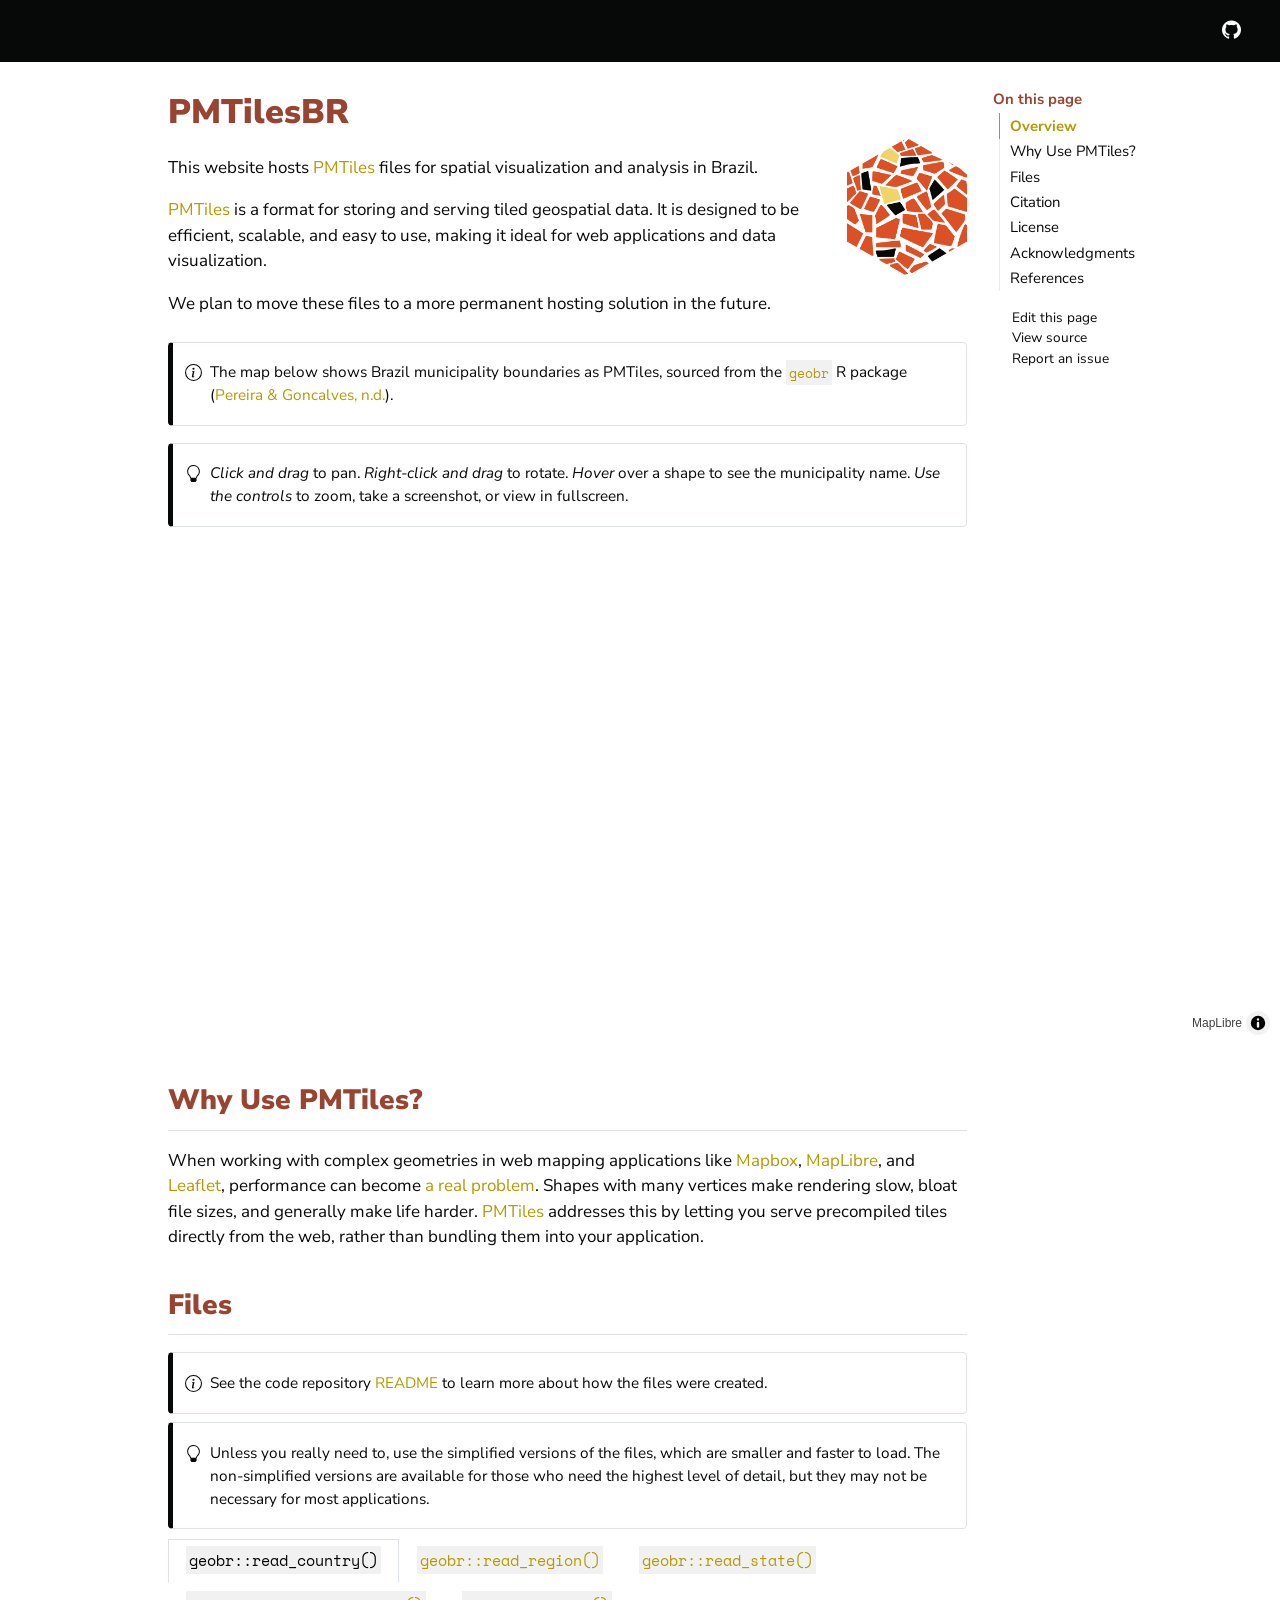
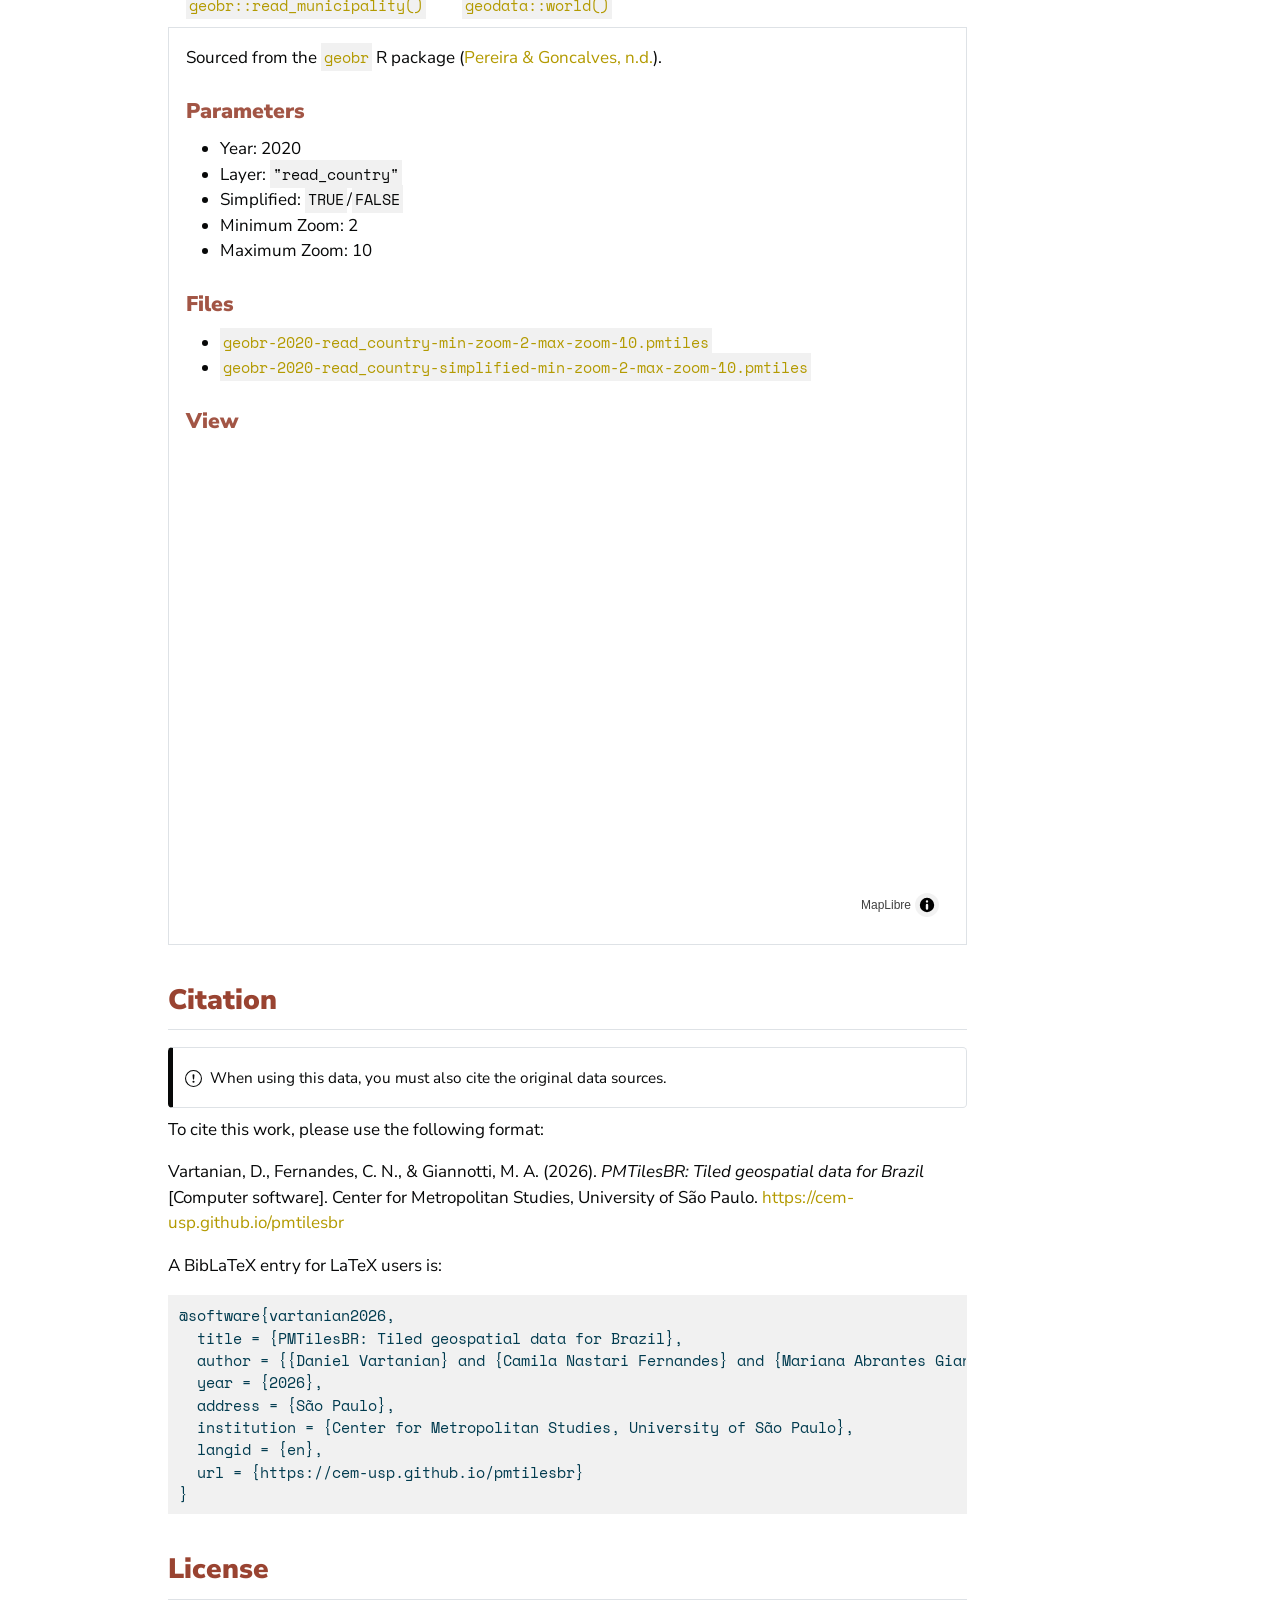
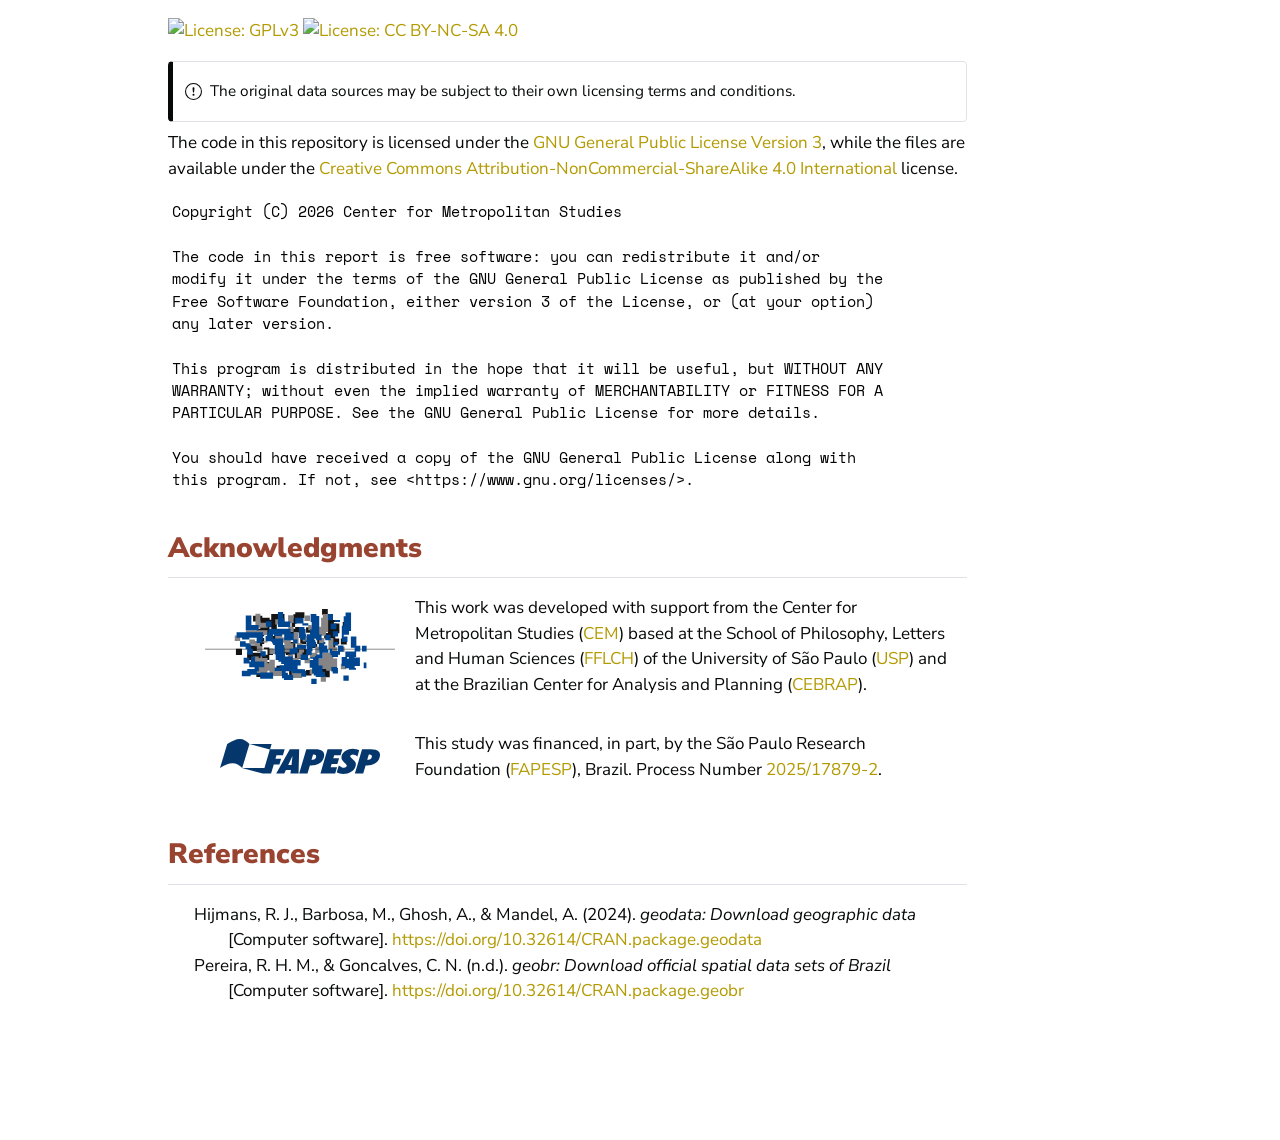
==== docs/index.html @ 1270c359 "Prepare for v0.1.0 release" ====
<!DOCTYPE html>
<html xmlns="http://www.w3.org/1999/xhtml" lang="en" xml:lang="en"><head>
<meta charset="UTF-8">
<meta name="generator" content="quarto-1.8.27">
<meta name="viewport" content="width=device-width, initial-scale=1.0, user-scalable=yes">
<title>PMTilesBR</title>
<style>
code{white-space: pre-wrap;}
span.smallcaps{font-variant: small-caps;}
div.columns{display: flex; gap: min(4vw, 1.5em);}
div.column{flex: auto; overflow-x: auto;}
div.hanging-indent{margin-left: 1.5em; text-indent: -1.5em;}
ul.task-list{list-style: none;}
ul.task-list li input[type="checkbox"] {
  width: 0.8em;
  margin: 0 0.8em 0.2em -1em; /* quarto-specific, see https://github.com/quarto-dev/quarto-cli/issues/4556 */ 
  vertical-align: middle;
}
/* CSS for syntax highlighting */
html { -webkit-text-size-adjust: 100%; }
pre > code.sourceCode { white-space: pre; position: relative; }
pre > code.sourceCode > span { display: inline-block; line-height: 1.25; }
pre > code.sourceCode > span:empty { height: 1.2em; }
.sourceCode { overflow: visible; }
code.sourceCode > span { color: inherit; text-decoration: inherit; }
div.sourceCode { margin: 1em 0; }
pre.sourceCode { margin: 0; }
@media screen {
div.sourceCode { overflow: auto; }
}
@media print {
pre > code.sourceCode { white-space: pre-wrap; }
pre > code.sourceCode > span { text-indent: -5em; padding-left: 5em; }
}
pre.numberSource code
  { counter-reset: source-line 0; }
pre.numberSource code > span
  { position: relative; left: -4em; counter-increment: source-line; }
pre.numberSource code > span > a:first-child::before
  { content: counter(source-line);
    position: relative; left: -1em; text-align: right; vertical-align: baseline;
    border: none; display: inline-block;
    -webkit-touch-callout: none; -webkit-user-select: none;
    -khtml-user-select: none; -moz-user-select: none;
    -ms-user-select: none; user-select: none;
    padding: 0 4px; width: 4em;
  }
pre.numberSource { margin-left: 3em;  padding-left: 4px; }
div.sourceCode
  {   }
@media screen {
pre > code.sourceCode > span > a:first-child::before { text-decoration: underline; }
}
/* CSS for citations */
div.csl-bib-body { }
div.csl-entry {
  clear: both;
  margin-bottom: 0em;
}
.hanging-indent div.csl-entry {
  margin-left:2em;
  text-indent:-2em;
}
div.csl-left-margin {
  min-width:2em;
  float:left;
}
div.csl-right-inline {
  margin-left:2em;
  padding-left:1em;
}
div.csl-indent {
  margin-left: 2em;
}</style>

<script src="site_libs/quarto-nav/quarto-nav.js"></script>
<script src="site_libs/quarto-nav/headroom.min.js"></script>
<link href="./images/logo.svg" rel="icon" type="image/svg+xml">
<script src="site_libs/clipboard/clipboard.min.js"></script>
<script src="site_libs/quarto-html/quarto.js" type="module"></script>
<script src="site_libs/quarto-html/tabsets/tabsets.js" type="module"></script>
<script src="site_libs/quarto-html/axe/axe-check.js" type="module"></script>
<script src="site_libs/quarto-html/popper.min.js"></script>
<script src="site_libs/quarto-html/tippy.umd.min.js"></script>
<script src="site_libs/quarto-html/anchor.min.js"></script>
<link href="site_libs/quarto-html/tippy.css" rel="stylesheet">
<link href="site_libs/quarto-html/quarto-syntax-highlighting-6ebf1c17ee52d4a41d24e1b861b6ca7f.css" rel="stylesheet" class="quarto-color-scheme" id="quarto-text-highlighting-styles">
<link href="site_libs/quarto-html/quarto-syntax-highlighting-dark-9f790322540bfaeee81c3744168ecf0e.css" rel="stylesheet" class="quarto-color-scheme quarto-color-alternate" id="quarto-text-highlighting-styles">
<link href="site_libs/quarto-html/quarto-syntax-highlighting-6ebf1c17ee52d4a41d24e1b861b6ca7f.css" rel="stylesheet" class="quarto-color-scheme-extra" id="quarto-text-highlighting-styles">
<script src="site_libs/bootstrap/bootstrap.min.js"></script>
<link href="site_libs/bootstrap/bootstrap-icons.css" rel="stylesheet">
<link href="site_libs/bootstrap/bootstrap-6a1a623381677fa17a8e9c61da79323c.min.css" rel="stylesheet" append-hash="true" class="quarto-color-scheme" id="quarto-bootstrap" data-mode="light">
<link href="site_libs/bootstrap/bootstrap-dark-50e2de44b40f650d66b0f6943db2ff74.min.css" rel="stylesheet" append-hash="true" class="quarto-color-scheme quarto-color-alternate" id="quarto-bootstrap" data-mode="light">
<link href="site_libs/bootstrap/bootstrap-6a1a623381677fa17a8e9c61da79323c.min.css" rel="stylesheet" append-hash="true" class="quarto-color-scheme-extra" id="quarto-bootstrap" data-mode="light"><script id="quarto-search-options" type="application/json">{
  "language": {
    "search-no-results-text": "No results",
    "search-matching-documents-text": "matching documents",
    "search-copy-link-title": "Copy link to search",
    "search-hide-matches-text": "Hide additional matches",
    "search-more-match-text": "more match in this document",
    "search-more-matches-text": "more matches in this document",
    "search-clear-button-title": "Clear",
    "search-text-placeholder": "",
    "search-detached-cancel-button-title": "Cancel",
    "search-submit-button-title": "Submit",
    "search-label": "Search"
  }
}</script><script src="site_libs/htmlwidgets-1.6.4/htmlwidgets.js"></script><link href="site_libs/maplibre-gl-5.19.0/maplibre-gl.css" rel="stylesheet">
<script src="site_libs/maplibre-gl-5.19.0/maplibre-gl.js"></script><link href="site_libs/mapbox-gl-draw-1.5.0/mapbox-gl-draw.css" rel="stylesheet">
<script src="site_libs/mapbox-gl-draw-1.5.0/mapbox-gl-draw.js"></script><script src="site_libs/freehand-mode-1.0.0/freehand-mode.js"></script><script src="site_libs/rectangle-mode-1.0.0/rectangle-mode.js"></script><script src="site_libs/radius-mode-1.0.0/radius-mode.js"></script><link href="site_libs/maplibre-gl-geocoder-1.5.0/maplibre-gl-geocoder.css" rel="stylesheet">
<script src="site_libs/maplibre-gl-geocoder-1.5.0/maplibre-gl-geocoder.min.js"></script><script src="site_libs/mapbox-gl-globe-minimap-1.2.1/bundle.js"></script><script src="site_libs/pmtiles-4.4.0/pmtiles.js"></script><script src="site_libs/h3j-h3t-0.9.2/h3j_h3t.js"></script><link href="site_libs/maptiler-geocoding-control-2.1.7/style.css" rel="stylesheet">
<script src="site_libs/maptiler-geocoding-control-2.1.7/maplibregl.umd.js"></script><script src="site_libs/turf-7.3.0/turf.min.js"></script><script src="site_libs/turf-operations-1.0.0/turf-operations.js"></script><script src="site_libs/html2canvas-1.4.1/html2canvas.min.js"></script><link href="site_libs/legend-interactivity-1.0.0/legend-interactivity.css" rel="stylesheet">
<script src="site_libs/legend-interactivity-1.0.0/legend-interactivity.js"></script><script src="site_libs/maplibregl-binding-0.4.5/maplibregl.js"></script><link href="site_libs/layers-control-1.0.0/layers-control.css" rel="stylesheet">
<link href="site_libs/pagedtable-1.1/css/pagedtable.css" rel="stylesheet">
<script src="site_libs/pagedtable-1.1/js/pagedtable.js"></script><meta property="og:description" content="">
<meta property="og:image" content="https://cem-usp.github.io/pmtilesbr/images/og-image.png">
<meta property="og:image:height" content="2400">
<meta property="og:image:width" content="1600">
<meta property="og:title" content="PMTilesBR">
<meta property="og:description" content="When working with complex geometries in web mapping applications like Mapbox, MapLibre, and Leaflet, performance can become a real problem.">
<meta property="og:image" content="https://cem-usp.github.io/pmtilesbr/images/og-image.png">
<meta property="og:image:alt" content="Center for Metropolitan Studies">
<meta property="og:image:height" content="600">
<meta property="og:image:width" content="900">
<meta name="citation_title" content="PMTilesBR">
<meta name="citation_fulltext_html_url" content="https://cem-usp.github.io/pmtilesbr/">
<meta name="citation_language" content="en">
<meta name="citation_reference" content="citation_title=Quarto;,citation_abstract=Quarto is an open-source scientific and technical publishing system built on Pandoc.;,citation_author=J. J. Allaire;,citation_author=Charles Teague;,citation_author=Yihui Xie;,citation_author=Christophe Dervieux;,citation_doi=10.5281/ZENODO.5960048;,citation_publisher=Zenodo;">
<meta name="citation_reference" content="citation_title=geodata: Download geographic data;,citation_abstract=Functions for downloading of geographic data for use in spatial analysis and mapping. The package facilitates access to climate, crops, elevation, land use, soil, species occurrence, accessibility, administrative boundaries and other data.;,citation_author=Robert J. Hijmans;,citation_author=Márcia Barbosa;,citation_author=Aniruddha Ghosh;,citation_author=Alex Mandel;,citation_publication_date=2024;,citation_cover_date=2024;,citation_year=2024;,citation_doi=10.32614/CRAN.package.geodata;">
<meta name="citation_reference" content="citation_title=geobr: Download official spatial data sets of Brazil;,citation_abstract=geobr is a computational package to download official spatial data sets of Brazil. The package includes a wide range of geospatial data in geopackage format (like shapefiles but better), available at various geographic scales and for various years with harmonized attributes, projection and topology.;,citation_author=Rafael H. M. Pereira;,citation_author=Caio Nogueira Goncalves;,citation_doi=10.32614/CRAN.package.geobr;">
<meta name="citation_reference" content="citation_title=R: A language and environment for statistical computing;,citation_author=R Core Team;,citation_fulltext_html_url=https://www.r-project.org;,citation_publisher=R Foundation for Statistical Computing;">
<meta name="citation_reference" content="citation_title=renv: Project environments;,citation_abstract=A dependency management toolkit for R. Using ’renv’, you can create and manage project-local R libraries, save the state of these libraries to a ’lockfile’, and later restore your library as required. Together, these tools can help make your projects more isolated, portable, and reproducible.;,citation_author=Kevin Ushey;,citation_author=Hadley Wickham;,citation_publication_date=2025;,citation_cover_date=2025;,citation_year=2025;,citation_doi=10.32614/CRAN.package.renv;">
<meta name="citation_reference" content="citation_title=The tidy tools manifesto;,citation_abstract=tidyverse;,citation_author=Hadley Wickham;,citation_publication_date=2023;,citation_cover_date=2023;,citation_year=2023;,citation_fulltext_html_url=https://tidyverse.tidyverse.org/articles/manifesto.html;,citation_language=en-US;,citation_publisher=Tidyverse;">
<meta name="citation_reference" content="citation_title=R for data science: Import, tidy, transform, visualize, and model data;,citation_abstract=Use R to turn data into insight, knowledge, and understanding. With this practical book, aspiring data scientists will learn how to do data science with R and RStudio, along with the tidyverse collection of R packages designed to work together to make data science fast, fluent, and fun. Even if you have no programming experience, this updated edition will have you doing data science quickly. You’ll learn how to import, transform, and visualize your data and communicate the results. And you’ll get a complete, big-picture understanding of the data science cycle and the basic tools you need to manage the details. Updated for the latest tidyverse features and best practices, new chapters show you how to get data from spreadsheets, databases, and websites. Exercises help you practice what you’ve learned along the way.;,citation_author=Hadley Wickham;,citation_author=Mine Çetinkaya-Rundel;,citation_author=Garrett Grolemund;,citation_publication_date=2023;,citation_cover_date=2023;,citation_year=2023;,citation_fulltext_html_url=https://r4ds.hadley.nz;,citation_isbn=978-1-4920-9740-2;,citation_language=en-US;">
<meta name="citation_reference" content="citation_title=The tidyverse style guide;,citation_author=Hadley Wickham;,citation_fulltext_html_url=https://style.tidyverse.org;,citation_language=en-US;">
<meta name="citation_reference" content="citation_title=Tidy design principles;,citation_author=Hadley Wickham;,citation_fulltext_html_url=https://design.tidyverse.org;,citation_language=en-US;">
</head>
<body class="nav-fixed quarto-light">

<div id="quarto-search-results"></div>
  <header id="quarto-header" class="headroom fixed-top"><nav class="navbar navbar-expand-lg " data-bs-theme="dark"><div class="navbar-container container-fluid">
          <button class="navbar-toggler" type="button" data-bs-toggle="collapse" data-bs-target="#navbarCollapse" aria-controls="navbarCollapse" role="menu" aria-expanded="false" aria-label="Toggle navigation" onclick="if (window.quartoToggleHeadroom) { window.quartoToggleHeadroom(); }">
  <span class="navbar-toggler-icon"></span>
</button>
          <div class="collapse navbar-collapse" id="navbarCollapse">
            <ul class="navbar-nav navbar-nav-scroll ms-auto">
<li class="nav-item compact">
    <a class="nav-link" href="https://github.com/cem-usp/pmtilesbr/"> <i class="bi bi-github" role="img" aria-label="GitHub">
</i> 
<span class="menu-text"></span></a>
  </li>  
</ul>
</div> <!-- /navcollapse -->
            <div class="quarto-navbar-tools">
</div>
      </div> <!-- /container-fluid -->
    </nav></header><!-- content --><div id="quarto-content" class="quarto-container page-columns page-rows-contents page-layout-article page-navbar">
<!-- sidebar -->
<!-- margin-sidebar -->
    <div id="quarto-margin-sidebar" class="sidebar margin-sidebar">
        <nav id="TOC" role="doc-toc" class="toc-active"><h2 id="toc-title">On this page</h2>
   
  <ul>
<li><a href="#overview" id="toc-overview" class="nav-link active" data-scroll-target="#overview">Overview</a></li>
  <li><a href="#why-use-pmtiles" id="toc-why-use-pmtiles" class="nav-link" data-scroll-target="#why-use-pmtiles">Why Use PMTiles?</a></li>
  <li><a href="#files" id="toc-files" class="nav-link" data-scroll-target="#files">Files</a></li>
  <li><a href="#citation" id="toc-citation" class="nav-link" data-scroll-target="#citation">Citation</a></li>
  <li><a href="#license" id="toc-license" class="nav-link" data-scroll-target="#license">License</a></li>
  <li><a href="#acknowledgments" id="toc-acknowledgments" class="nav-link" data-scroll-target="#acknowledgments">Acknowledgments</a></li>
  <li><a href="#references" id="toc-references" class="nav-link" data-scroll-target="#references">References</a></li>
  </ul><div class="toc-actions"><ul><li><a href="https://github.com/cem-usp/pmtilesbr/edit/main/index.qmd" class="toc-action"><i class="bi bi-github"></i>Edit this page</a></li><li><a href="https://github.com/cem-usp/pmtilesbr/blob/main/index.qmd" class="toc-action"><i class="bi empty"></i>View source</a></li><li><a href="https://github.com/cem-usp/pmtilesbr/issues/" class="toc-action"><i class="bi empty"></i>Report an issue</a></li></ul></div></nav>
    </div>
<!-- main -->
<main class="content page-columns page-full" id="quarto-document-content"><header id="title-block-header" class="quarto-title-block default"><div class="quarto-title">
<h1 class="title">PMTilesBR</h1>
</div>



<div class="quarto-title-meta">

    
  
    
  </div>
  


</header><section id="overview" class="level2 first-h2 page-columns page-full"><h2 class="first-h2 anchored" data-anchor-id="overview">Overview</h2>
<div style="display: grid; grid-template-columns: 1fr auto; gap: 1.5rem; align-items: start;">
<div>
<p>This website hosts <a href="https://docs.protomaps.com/pmtiles/">PMTiles</a> files for spatial visualization and analysis in Brazil.</p>
<p><a href="https://docs.protomaps.com/pmtiles/">PMTiles</a> is a format for storing and serving tiled geospatial data. It is designed to be efficient, scalable, and easy to use, making it ideal for web applications and data visualization.</p>
<p>We plan to move these files to a more permanent hosting solution in the future.</p>
</div>
<div style="margin-top: -1rem;">
<p><img src="images/logo.png" class="img-fluid" width="120"></p>
</div>
</div>
<div class="callout callout-style-simple callout-note">
<div class="callout-body d-flex">
<div class="callout-icon-container">
<i class="callout-icon"></i>
</div>
<div class="callout-body-container">
<p>The map below shows Brazil municipality boundaries as PMTiles, sourced from the <a href="https://ipeagit.github.io/geobr/"><code>geobr</code></a> R package <span class="citation" data-cites="pereirab">(<a href="#ref-pereirab" role="doc-biblioref">Pereira &amp; Goncalves, n.d.</a>)</span>.</p>
</div>
</div>
</div>
<div class="callout callout-style-simple callout-tip">
<div class="callout-body d-flex">
<div class="callout-icon-container">
<i class="callout-icon"></i>
</div>
<div class="callout-body-container">
<p><em>Click and drag</em> to pan. <em>Right-click and drag</em> to rotate. <em>Hover</em> over a shape to see the municipality name. <em>Use the controls</em> to zoom, take a screenshot, or view in fullscreen.</p>
</div>
</div>
</div>
<div class="cell page-columns page-full">
<div class="cell-output-display column-screen">
<div id="htmlwidget-f419e2df87e00edacb1d" style="width:100%;height:480px;" class="maplibregl html-widget"></div>
<script type="application/json" data-for="htmlwidget-f419e2df87e00edacb1d">{"x":{"style":"https://basemaps.cartocdn.com/gl/voyager-gl-style/style.json","center":[0,0],"zoom":0,"bearing":0,"pitch":0,"projection":"mercator","additional_params":{"scrollZoom":false,"bounds":[-73.98681000000001,-33.751084,-28.847777,5.2696189]},"sources":[{"id":"a15246900b07d7fff3cb3a0451aec018","type":"vector","url":"pmtiles://https://cem-usp.github.io/pmtilesbr/pmtiles/geobr-2024-read_municipality-simplified-min-zoom-2-max-zoom-10.pmtiles"}],"layers":[{"id":"a15246900b07d7fff3cb3a0451aec018_fill","type":"fill","source":"a15246900b07d7fff3cb3a0451aec018","source_layer":"read_municipality","paint":{"fill-antialias":true,"fill-color":["match",["get","code_muni"],1100015,"#DB5025",1100023,"#DB5025",1100031,"#DB5025",1100049,"#DB5025",1100056,"#070808",1100064,"#DB5025",1100072,"#DB5025",1100080,"#EFD46A",1100098,"#070808",1100106,"#DB5025",1100114,"#DB5025",1100122,"#DB5025",1100130,"#DB5025",1100148,"#DB5025",1100155,"#DB5025",1100189,"#DB5025",1100205,"#EFD46A",1100254,"#DB5025",1100262,"#DB5025",1100288,"#DB5025",1100296,"#EFD46A",1100304,"#DB5025",1100320,"#EFD46A",1100338,"#DB5025",1100346,"#070808",1100379,"#DB5025",1100403,"#DB5025",1100452,"#EFD46A",1100502,"#DB5025",1100601,"#070808",1100700,"#DB5025",1100809,"#070808",1100908,"#EFD46A",1100924,"#EFD46A",1100940,"#DB5025",1101005,"#DB5025",1101104,"#DB5025",1101203,"#DB5025",1101302,"#DB5025",1101401,"#DB5025",1101435,"#DB5025",1101450,"#DB5025",1101468,"#DB5025",1101476,"#EFD46A",1101484,"#DB5025",1101492,"#DB5025",1101500,"#070808",1101559,"#EFD46A",1101609,"#EFD46A",1101708,"#DB5025",1101757,"#DB5025",1101807,"#DB5025",1200013,"#DB5025",1200054,"#DB5025",1200104,"#DB5025",1200138,"#DB5025",1200179,"#DB5025",1200203,"#DB5025",1200252,"#DB5025",1200302,"#DB5025",1200328,"#070808",1200336,"#070808",1200344,"#DB5025",1200351,"#070808",1200385,"#DB5025",1200393,"#DB5025",1200401,"#DB5025",1200427,"#DB5025",1200435,"#DB5025",1200450,"#DB5025",1200500,"#070808",1200609,"#DB5025",1200708,"#DB5025",1200807,"#DB5025",1300029,"#EFD46A",1300060,"#DB5025",1300086,"#DB5025",1300102,"#DB5025",1300144,"#DB5025",1300201,"#DB5025",1300300,"#070808",1300409,"#DB5025",1300508,"#EFD46A",1300607,"#DB5025",1300631,"#DB5025",1300680,"#EFD46A",1300706,"#EFD46A",1300805,"#DB5025",1300839,"#DB5025",1300904,"#EFD46A",1301001,"#DB5025",1301100,"#DB5025",1301159,"#DB5025",1301209,"#EFD46A",1301308,"#070808",1301407,"#DB5025",1301506,"#EFD46A",1301605,"#EFD46A",1301654,"#EFD46A",1301704,"#DB5025",1301803,"#EFD46A",1301852,"#EFD46A",1301902,"#EFD46A",1301951,"#EFD46A",1302009,"#070808",1302108,"#DB5025",1302207,"#EFD46A",1302306,"#EFD46A",1302405,"#DB5025",1302504,"#DB5025",1302553,"#DB5025",1302603,"#DB5025",1302702,"#DB5025",1302801,"#DB5025",1302900,"#DB5025",1303007,"#070808",1303106,"#DB5025",1303205,"#DB5025",1303304,"#DB5025",1303403,"#DB5025",1303502,"#070808",1303536,"#DB5025",1303569,"#DB5025",1303601,"#DB5025",1303700,"#070808",1303809,"#DB5025",1303908,"#DB5025",1303957,"#EFD46A",1304005,"#DB5025",1304062,"#DB5025",1304104,"#DB5025",1304203,"#DB5025",1304237,"#DB5025",1304260,"#DB5025",1304302,"#DB5025",1304401,"#EFD46A",1400027,"#DB5025",1400050,"#DB5025",1400100,"#DB5025",1400159,"#DB5025",1400175,"#EFD46A",1400209,"#EFD46A",1400233,"#070808",1400282,"#070808",1400308,"#DB5025",1400407,"#DB5025",1400456,"#DB5025",1400472,"#DB5025",1400506,"#DB5025",1400605,"#DB5025",1400704,"#DB5025",1500107,"#DB5025",1500131,"#DB5025",1500206,"#DB5025",1500305,"#DB5025",1500347,"#DB5025",1500404,"#070808",1500503,"#EFD46A",1500602,"#DB5025",1500701,"#EFD46A",1500800,"#DB5025",1500859,"#DB5025",1500909,"#DB5025",1500958,"#DB5025",1501006,"#DB5025",1501105,"#DB5025",1501204,"#DB5025",1501253,"#DB5025",1501303,"#070808",1501402,"#EFD46A",1501451,"#070808",1501501,"#DB5025",1501576,"#070808",1501600,"#070808",1501709,"#DB5025",1501725,"#DB5025",1501758,"#DB5025",1501782,"#DB5025",1501808,"#EFD46A",1501907,"#DB5025",1501956,"#070808",1502004,"#070808",1502103,"#DB5025",1502152,"#DB5025",1502202,"#DB5025",1502301,"#DB5025",1502400,"#DB5025",1502509,"#DB5025",1502608,"#DB5025",1502707,"#DB5025",1502756,"#DB5025",1502764,"#EFD46A",1502772,"#EFD46A",1502806,"#DB5025",1502855,"#DB5025",1502905,"#DB5025",1502939,"#DB5025",1502954,"#DB5025",1503002,"#070808",1503044,"#EFD46A",1503077,"#DB5025",1503093,"#EFD46A",1503101,"#DB5025",1503200,"#DB5025",1503309,"#DB5025",1503408,"#DB5025",1503457,"#070808",1503507,"#070808",1503606,"#EFD46A",1503705,"#DB5025",1503754,"#DB5025",1503804,"#EFD46A",1503903,"#EFD46A",1504000,"#EFD46A",1504059,"#DB5025",1504109,"#DB5025",1504208,"#070808",1504307,"#DB5025",1504406,"#DB5025",1504422,"#DB5025",1504455,"#EFD46A",1504505,"#DB5025",1504604,"#EFD46A",1504703,"#EFD46A",1504752,"#DB5025",1504802,"#DB5025",1504901,"#DB5025",1504950,"#EFD46A",1504976,"#DB5025",1505007,"#DB5025",1505031,"#DB5025",1505064,"#DB5025",1505106,"#DB5025",1505205,"#DB5025",1505304,"#DB5025",1505403,"#EFD46A",1505437,"#DB5025",1505486,"#DB5025",1505494,"#DB5025",1505502,"#DB5025",1505536,"#EFD46A",1505551,"#DB5025",1505601,"#DB5025",1505635,"#DB5025",1505650,"#DB5025",1505700,"#EFD46A",1505809,"#DB5025",1505908,"#DB5025",1506005,"#EFD46A",1506104,"#EFD46A",1506112,"#DB5025",1506138,"#EFD46A",1506161,"#DB5025",1506187,"#DB5025",1506195,"#DB5025",1506203,"#DB5025",1506302,"#DB5025",1506351,"#DB5025",1506401,"#EFD46A",1506500,"#DB5025",1506559,"#DB5025",1506583,"#DB5025",1506609,"#DB5025",1506708,"#EFD46A",1506807,"#EFD46A",1506906,"#DB5025",1507003,"#EFD46A",1507102,"#DB5025",1507151,"#DB5025",1507201,"#DB5025",1507300,"#070808",1507409,"#DB5025",1507458,"#DB5025",1507466,"#DB5025",1507474,"#DB5025",1507508,"#070808",1507607,"#EFD46A",1507706,"#DB5025",1507755,"#DB5025",1507805,"#DB5025",1507904,"#DB5025",1507953,"#EFD46A",1507961,"#DB5025",1507979,"#DB5025",1508001,"#070808",1508035,"#070808",1508050,"#DB5025",1508084,"#DB5025",1508100,"#DB5025",1508126,"#DB5025",1508159,"#DB5025",1508209,"#DB5025",1508308,"#070808",1508357,"#DB5025",1508407,"#DB5025",1600055,"#070808",1600105,"#DB5025",1600154,"#DB5025",1600204,"#070808",1600212,"#070808",1600238,"#DB5025",1600253,"#DB5025",1600279,"#DB5025",1600303,"#070808",1600402,"#DB5025",1600501,"#DB5025",1600535,"#DB5025",1600550,"#DB5025",1600600,"#DB5025",1600709,"#070808",1600808,"#DB5025",1700251,"#DB5025",1700301,"#DB5025",1700350,"#DB5025",1700400,"#DB5025",1700707,"#070808",1701002,"#DB5025",1701051,"#070808",1701101,"#070808",1701309,"#DB5025",1701903,"#DB5025",1702000,"#DB5025",1702109,"#DB5025",1702158,"#DB5025",1702208,"#DB5025",1702307,"#EFD46A",1702406,"#EFD46A",1702554,"#DB5025",1702703,"#EFD46A",1702901,"#DB5025",1703008,"#EFD46A",1703057,"#DB5025",1703073,"#DB5025",1703107,"#DB5025",1703206,"#DB5025",1703305,"#DB5025",1703602,"#DB5025",1703701,"#DB5025",1703800,"#DB5025",1703826,"#EFD46A",1703842,"#070808",1703867,"#070808",1703883,"#EFD46A",1703891,"#DB5025",1703909,"#DB5025",1704105,"#DB5025",1704600,"#DB5025",1705102,"#EFD46A",1705508,"#DB5025",1705557,"#DB5025",1705607,"#DB5025",1706001,"#070808",1706100,"#DB5025",1706258,"#DB5025",1706506,"#DB5025",1707009,"#DB5025",1707108,"#DB5025",1707207,"#DB5025",1707306,"#DB5025",1707405,"#EFD46A",1707553,"#DB5025",1707652,"#DB5025",1707702,"#EFD46A",1708205,"#EFD46A",1708254,"#DB5025",1708304,"#DB5025",1709005,"#DB5025",1709302,"#EFD46A",1709500,"#EFD46A",1709807,"#DB5025",1710508,"#DB5025",1710706,"#DB5025",1710904,"#DB5025",1711100,"#DB5025",1711506,"#DB5025",1711803,"#DB5025",1711902,"#DB5025",1711951,"#EFD46A",1712009,"#EFD46A",1712157,"#EFD46A",1712405,"#DB5025",1712454,"#DB5025",1712504,"#DB5025",1712702,"#DB5025",1712801,"#DB5025",1713205,"#DB5025",1713304,"#DB5025",1713601,"#DB5025",1713700,"#070808",1713809,"#070808",1713957,"#DB5025",1714203,"#DB5025",1714302,"#EFD46A",1714880,"#DB5025",1715002,"#EFD46A",1715101,"#EFD46A",1715150,"#070808",1715259,"#DB5025",1715507,"#DB5025",1715705,"#DB5025",1715754,"#DB5025",1716109,"#DB5025",1716208,"#DB5025",1716307,"#DB5025",1716505,"#DB5025",1716604,"#EFD46A",1716653,"#DB5025",1716703,"#DB5025",1717008,"#DB5025",1717206,"#DB5025",1717503,"#DB5025",1717800,"#070808",1717909,"#070808",1718006,"#070808",1718204,"#DB5025",1718303,"#DB5025",1718402,"#DB5025",1718451,"#DB5025",1718501,"#DB5025",1718550,"#DB5025",1718659,"#070808",1718709,"#DB5025",1718758,"#070808",1718808,"#EFD46A",1718840,"#DB5025",1718865,"#DB5025",1718881,"#DB5025",1718899,"#DB5025",1718907,"#DB5025",1719004,"#DB5025",1720002,"#DB5025",1720101,"#DB5025",1720150,"#DB5025",1720200,"#DB5025",1720259,"#EFD46A",1720309,"#DB5025",1720499,"#EFD46A",1720655,"#DB5025",1720804,"#070808",1720853,"#EFD46A",1720903,"#DB5025",1720937,"#070808",1720978,"#DB5025",1721000,"#DB5025",1721109,"#DB5025",1721208,"#EFD46A",1721257,"#DB5025",1721307,"#EFD46A",1722081,"#EFD46A",1722107,"#DB5025",2100055,"#DB5025",2100105,"#EFD46A",2100154,"#070808",2100204,"#DB5025",2100303,"#EFD46A",2100402,"#070808",2100436,"#DB5025",2100477,"#DB5025",2100501,"#070808",2100550,"#070808",2100600,"#DB5025",2100709,"#DB5025",2100808,"#DB5025",2100832,"#DB5025",2100873,"#070808",2100907,"#DB5025",2100956,"#DB5025",2101004,"#DB5025",2101103,"#DB5025",2101202,"#070808",2101251,"#DB5025",2101301,"#DB5025",2101350,"#DB5025",2101400,"#DB5025",2101509,"#DB5025",2101608,"#DB5025",2101707,"#DB5025",2101731,"#DB5025",2101772,"#DB5025",2101806,"#DB5025",2101905,"#DB5025",2101939,"#070808",2101970,"#070808",2102002,"#DB5025",2102036,"#070808",2102077,"#DB5025",2102101,"#EFD46A",2102150,"#DB5025",2102200,"#DB5025",2102309,"#DB5025",2102325,"#EFD46A",2102358,"#EFD46A",2102374,"#DB5025",2102408,"#DB5025",2102507,"#EFD46A",2102556,"#DB5025",2102606,"#DB5025",2102705,"#DB5025",2102754,"#DB5025",2102804,"#EFD46A",2102903,"#DB5025",2103000,"#DB5025",2103109,"#DB5025",2103125,"#DB5025",2103158,"#DB5025",2103174,"#DB5025",2103208,"#070808",2103257,"#DB5025",2103307,"#DB5025",2103406,"#DB5025",2103505,"#DB5025",2103554,"#EFD46A",2103604,"#DB5025",2103703,"#DB5025",2103752,"#EFD46A",2103802,"#DB5025",2103901,"#DB5025",2104008,"#DB5025",2104057,"#DB5025",2104073,"#DB5025",2104081,"#DB5025",2104099,"#EFD46A",2104107,"#DB5025",2104206,"#DB5025",2104305,"#DB5025",2104404,"#DB5025",2104503,"#DB5025",2104552,"#EFD46A",2104602,"#EFD46A",2104628,"#DB5025",2104651,"#EFD46A",2104677,"#DB5025",2104701,"#EFD46A",2104800,"#DB5025",2104909,"#EFD46A",2105005,"#DB5025",2105104,"#DB5025",2105153,"#DB5025",2105203,"#DB5025",2105302,"#DB5025",2105351,"#DB5025",2105401,"#DB5025",2105427,"#DB5025",2105450,"#DB5025",2105476,"#DB5025",2105500,"#DB5025",2105609,"#DB5025",2105658,"#EFD46A",2105708,"#DB5025",2105807,"#DB5025",2105906,"#DB5025",2105922,"#DB5025",2105948,"#070808",2105963,"#070808",2105989,"#070808",2106003,"#DB5025",2106102,"#DB5025",2106201,"#EFD46A",2106300,"#DB5025",2106326,"#DB5025",2106359,"#EFD46A",2106375,"#DB5025",2106409,"#DB5025",2106508,"#EFD46A",2106607,"#DB5025",2106631,"#DB5025",2106672,"#DB5025",2106706,"#EFD46A",2106755,"#DB5025",2106805,"#DB5025",2106904,"#DB5025",2107001,"#DB5025",2107100,"#DB5025",2107209,"#EFD46A",2107258,"#EFD46A",2107308,"#DB5025",2107357,"#070808",2107407,"#DB5025",2107456,"#DB5025",2107506,"#EFD46A",2107605,"#DB5025",2107704,"#DB5025",2107803,"#DB5025",2107902,"#DB5025",2108009,"#DB5025",2108058,"#DB5025",2108108,"#DB5025",2108207,"#DB5025",2108256,"#DB5025",2108306,"#DB5025",2108405,"#DB5025",2108454,"#EFD46A",2108504,"#DB5025",2108603,"#EFD46A",2108702,"#DB5025",2108801,"#DB5025",2108900,"#DB5025",2109007,"#DB5025",2109056,"#DB5025",2109106,"#070808",2109205,"#DB5025",2109239,"#DB5025",2109270,"#EFD46A",2109304,"#DB5025",2109403,"#070808",2109452,"#DB5025",2109502,"#DB5025",2109551,"#EFD46A",2109601,"#070808",2109700,"#EFD46A",2109759,"#DB5025",2109809,"#DB5025",2109908,"#DB5025",2110005,"#DB5025",2110039,"#DB5025",2110104,"#DB5025",2110203,"#DB5025",2110237,"#DB5025",2110278,"#DB5025",2110302,"#EFD46A",2110401,"#DB5025",2110500,"#DB5025",2110609,"#DB5025",2110658,"#DB5025",2110708,"#DB5025",2110807,"#DB5025",2110856,"#DB5025",2110906,"#EFD46A",2111003,"#DB5025",2111029,"#EFD46A",2111052,"#DB5025",2111078,"#DB5025",2111102,"#DB5025",2111201,"#EFD46A",2111250,"#070808",2111300,"#DB5025",2111409,"#DB5025",2111508,"#070808",2111532,"#DB5025",2111573,"#EFD46A",2111607,"#DB5025",2111631,"#DB5025",2111672,"#DB5025",2111706,"#070808",2111722,"#EFD46A",2111748,"#DB5025",2111763,"#DB5025",2111789,"#DB5025",2111805,"#DB5025",2111904,"#EFD46A",2111953,"#EFD46A",2112001,"#DB5025",2112100,"#DB5025",2112209,"#DB5025",2112233,"#EFD46A",2112274,"#070808",2112308,"#DB5025",2112407,"#DB5025",2112456,"#DB5025",2112506,"#EFD46A",2112605,"#DB5025",2112704,"#EFD46A",2112803,"#DB5025",2112852,"#DB5025",2112902,"#EFD46A",2113009,"#DB5025",2114007,"#DB5025",2200053,"#EFD46A",2200103,"#DB5025",2200202,"#DB5025",2200251,"#DB5025",2200277,"#DB5025",2200301,"#DB5025",2200400,"#DB5025",2200459,"#DB5025",2200509,"#DB5025",2200608,"#DB5025",2200707,"#DB5025",2200806,"#DB5025",2200905,"#DB5025",2200954,"#EFD46A",2201002,"#EFD46A",2201051,"#DB5025",2201101,"#DB5025",2201150,"#DB5025",2201176,"#DB5025",2201200,"#DB5025",2201309,"#070808",2201408,"#DB5025",2201507,"#DB5025",2201556,"#EFD46A",2201572,"#070808",2201606,"#DB5025",2201705,"#EFD46A",2201739,"#DB5025",2201770,"#070808",2201804,"#EFD46A",2201903,"#DB5025",2201919,"#DB5025",2201929,"#DB5025",2201945,"#DB5025",2201960,"#DB5025",2201988,"#EFD46A",2202000,"#DB5025",2202026,"#DB5025",2202059,"#EFD46A",2202075,"#DB5025",2202083,"#DB5025",2202091,"#DB5025",2202109,"#DB5025",2202117,"#070808",2202133,"#070808",2202174,"#EFD46A",2202208,"#EFD46A",2202251,"#EFD46A",2202307,"#070808",2202406,"#EFD46A",2202455,"#EFD46A",2202505,"#DB5025",2202539,"#070808",2202554,"#070808",2202604,"#DB5025",2202653,"#EFD46A",2202703,"#DB5025",2202711,"#DB5025",2202729,"#DB5025",2202737,"#DB5025",2202752,"#070808",2202778,"#DB5025",2202802,"#DB5025",2202851,"#DB5025",2202901,"#DB5025",2203008,"#DB5025",2203107,"#DB5025",2203206,"#DB5025",2203230,"#EFD46A",2203255,"#EFD46A",2203271,"#070808",2203305,"#DB5025",2203354,"#DB5025",2203404,"#DB5025",2203420,"#DB5025",2203453,"#EFD46A",2203503,"#DB5025",2203602,"#DB5025",2203701,"#DB5025",2203750,"#EFD46A",2203800,"#DB5025",2203859,"#DB5025",2203909,"#DB5025",2204006,"#DB5025",2204105,"#DB5025",2204154,"#DB5025",2204204,"#EFD46A",2204303,"#DB5025",2204352,"#DB5025",2204402,"#DB5025",2204501,"#DB5025",2204550,"#070808",2204600,"#DB5025",2204659,"#DB5025",2204709,"#DB5025",2204808,"#EFD46A",2204907,"#DB5025",2205003,"#DB5025",2205102,"#DB5025",2205151,"#DB5025",2205201,"#DB5025",2205250,"#DB5025",2205276,"#DB5025",2205300,"#DB5025",2205359,"#DB5025",2205409,"#070808",2205458,"#DB5025",2205508,"#EFD46A",2205516,"#DB5025",2205524,"#DB5025",2205532,"#EFD46A",2205540,"#DB5025",2205557,"#DB5025",2205565,"#DB5025",2205573,"#070808",2205581,"#DB5025",2205599,"#070808",2205607,"#DB5025",2205706,"#DB5025",2205805,"#DB5025",2205854,"#DB5025",2205904,"#DB5025",2205953,"#DB5025",2206001,"#EFD46A",2206050,"#DB5025",2206100,"#DB5025",2206209,"#DB5025",2206308,"#070808",2206357,"#DB5025",2206407,"#EFD46A",2206506,"#DB5025",2206605,"#DB5025",2206654,"#DB5025",2206670,"#EFD46A",2206696,"#DB5025",2206704,"#EFD46A",2206720,"#DB5025",2206753,"#DB5025",2206803,"#DB5025",2206902,"#DB5025",2206951,"#DB5025",2207009,"#DB5025",2207108,"#070808",2207207,"#EFD46A",2207306,"#EFD46A",2207355,"#DB5025",2207405,"#DB5025",2207504,"#EFD46A",2207553,"#DB5025",2207603,"#DB5025",2207702,"#DB5025",2207751,"#EFD46A",2207777,"#DB5025",2207793,"#DB5025",2207801,"#DB5025",2207850,"#DB5025",2207900,"#DB5025",2207934,"#EFD46A",2207959,"#DB5025",2208007,"#DB5025",2208106,"#DB5025",2208205,"#DB5025",2208304,"#DB5025",2208403,"#070808",2208502,"#DB5025",2208551,"#EFD46A",2208601,"#DB5025",2208650,"#EFD46A",2208700,"#070808",2208809,"#DB5025",2208858,"#DB5025",2208874,"#DB5025",2208908,"#EFD46A",2209005,"#EFD46A",2209104,"#DB5025",2209153,"#070808",2209203,"#070808",2209302,"#DB5025",2209351,"#EFD46A",2209377,"#DB5025",2209401,"#DB5025",2209450,"#EFD46A",2209500,"#DB5025",2209559,"#EFD46A",2209609,"#EFD46A",2209658,"#DB5025",2209708,"#DB5025",2209757,"#DB5025",2209807,"#DB5025",2209856,"#DB5025",2209872,"#DB5025",2209906,"#DB5025",2209955,"#DB5025",2209971,"#DB5025",2210003,"#DB5025",2210052,"#DB5025",2210102,"#DB5025",2210201,"#DB5025",2210300,"#DB5025",2210359,"#DB5025",2210375,"#EFD46A",2210383,"#DB5025",2210391,"#EFD46A",2210409,"#EFD46A",2210508,"#DB5025",2210607,"#DB5025",2210623,"#DB5025",2210631,"#DB5025",2210656,"#EFD46A",2210706,"#EFD46A",2210805,"#DB5025",2210904,"#070808",2210938,"#DB5025",2210953,"#DB5025",2210979,"#EFD46A",2211001,"#DB5025",2211100,"#DB5025",2211209,"#EFD46A",2211308,"#DB5025",2211357,"#DB5025",2211407,"#DB5025",2211506,"#DB5025",2211605,"#DB5025",2211704,"#070808",2300101,"#EFD46A",2300150,"#EFD46A",2300200,"#DB5025",2300309,"#DB5025",2300408,"#EFD46A",2300507,"#DB5025",2300606,"#EFD46A",2300705,"#070808",2300754,"#DB5025",2300804,"#070808",2300903,"#DB5025",2301000,"#DB5025",2301109,"#DB5025",2301208,"#DB5025",2301257,"#DB5025",2301307,"#DB5025",2301406,"#070808",2301505,"#EFD46A",2301604,"#DB5025",2301703,"#DB5025",2301802,"#EFD46A",2301851,"#070808",2301901,"#DB5025",2301950,"#DB5025",2302008,"#EFD46A",2302057,"#DB5025",2302107,"#DB5025",2302206,"#DB5025",2302305,"#DB5025",2302404,"#DB5025",2302503,"#DB5025",2302602,"#DB5025",2302701,"#DB5025",2302800,"#DB5025",2302909,"#EFD46A",2303006,"#DB5025",2303105,"#DB5025",2303204,"#EFD46A",2303303,"#EFD46A",2303402,"#DB5025",2303501,"#DB5025",2303600,"#DB5025",2303659,"#DB5025",2303709,"#070808",2303808,"#DB5025",2303907,"#DB5025",2303931,"#DB5025",2303956,"#DB5025",2304004,"#DB5025",2304103,"#DB5025",2304202,"#DB5025",2304236,"#070808",2304251,"#DB5025",2304269,"#DB5025",2304277,"#EFD46A",2304285,"#DB5025",2304301,"#EFD46A",2304350,"#DB5025",2304400,"#070808",2304459,"#EFD46A",2304509,"#DB5025",2304608,"#DB5025",2304657,"#EFD46A",2304707,"#DB5025",2304806,"#DB5025",2304905,"#EFD46A",2304954,"#DB5025",2305001,"#DB5025",2305100,"#DB5025",2305209,"#070808",2305233,"#070808",2305266,"#DB5025",2305308,"#DB5025",2305332,"#DB5025",2305357,"#DB5025",2305407,"#070808",2305506,"#DB5025",2305605,"#DB5025",2305654,"#DB5025",2305704,"#DB5025",2305803,"#DB5025",2305902,"#DB5025",2306009,"#DB5025",2306108,"#EFD46A",2306207,"#EFD46A",2306256,"#DB5025",2306306,"#DB5025",2306405,"#DB5025",2306504,"#DB5025",2306553,"#EFD46A",2306603,"#DB5025",2306702,"#DB5025",2306801,"#DB5025",2306900,"#EFD46A",2307007,"#DB5025",2307106,"#DB5025",2307205,"#DB5025",2307254,"#EFD46A",2307304,"#070808",2307403,"#EFD46A",2307502,"#DB5025",2307601,"#DB5025",2307635,"#DB5025",2307650,"#DB5025",2307700,"#EFD46A",2307809,"#DB5025",2307908,"#DB5025",2308005,"#DB5025",2308104,"#DB5025",2308203,"#DB5025",2308302,"#DB5025",2308351,"#DB5025",2308377,"#DB5025",2308401,"#DB5025",2308500,"#070808",2308609,"#DB5025",2308708,"#EFD46A",2308807,"#DB5025",2308906,"#DB5025",2309003,"#070808",2309102,"#DB5025",2309201,"#EFD46A",2309300,"#DB5025",2309409,"#DB5025",2309458,"#DB5025",2309508,"#DB5025",2309607,"#DB5025",2309706,"#DB5025",2309805,"#EFD46A",2309904,"#070808",2310001,"#DB5025",2310100,"#EFD46A",2310209,"#DB5025",2310258,"#DB5025",2310308,"#DB5025",2310407,"#DB5025",2310506,"#DB5025",2310605,"#DB5025",2310704,"#EFD46A",2310803,"#EFD46A",2310852,"#DB5025",2310902,"#DB5025",2310951,"#DB5025",2311009,"#DB5025",2311108,"#DB5025",2311207,"#EFD46A",2311231,"#DB5025",2311264,"#070808",2311306,"#DB5025",2311355,"#DB5025",2311405,"#DB5025",2311504,"#EFD46A",2311603,"#DB5025",2311702,"#DB5025",2311801,"#DB5025",2311900,"#DB5025",2311959,"#EFD46A",2312007,"#DB5025",2312106,"#EFD46A",2312205,"#DB5025",2312304,"#DB5025",2312403,"#DB5025",2312502,"#DB5025",2312601,"#DB5025",2312700,"#DB5025",2312809,"#DB5025",2312908,"#DB5025",2313005,"#DB5025",2313104,"#DB5025",2313203,"#DB5025",2313252,"#DB5025",2313302,"#DB5025",2313351,"#DB5025",2313401,"#DB5025",2313500,"#DB5025",2313559,"#EFD46A",2313609,"#EFD46A",2313708,"#DB5025",2313757,"#EFD46A",2313807,"#DB5025",2313906,"#DB5025",2313955,"#DB5025",2314003,"#DB5025",2314102,"#070808",2400109,"#DB5025",2400208,"#DB5025",2400307,"#070808",2400406,"#DB5025",2400505,"#070808",2400604,"#070808",2400703,"#DB5025",2400802,"#DB5025",2400901,"#DB5025",2401008,"#DB5025",2401107,"#DB5025",2401206,"#DB5025",2401305,"#DB5025",2401404,"#DB5025",2401453,"#EFD46A",2401503,"#DB5025",2401602,"#DB5025",2401651,"#EFD46A",2401701,"#DB5025",2401800,"#DB5025",2401859,"#070808",2401909,"#DB5025",2402006,"#EFD46A",2402105,"#DB5025",2402204,"#070808",2402303,"#DB5025",2402402,"#DB5025",2402501,"#DB5025",2402600,"#070808",2402709,"#EFD46A",2402808,"#DB5025",2402907,"#EFD46A",2403004,"#DB5025",2403103,"#DB5025",2403202,"#EFD46A",2403251,"#DB5025",2403301,"#DB5025",2403400,"#DB5025",2403509,"#DB5025",2403608,"#DB5025",2403707,"#070808",2403756,"#070808",2403806,"#DB5025",2403905,"#DB5025",2404002,"#DB5025",2404101,"#EFD46A",2404200,"#DB5025",2404309,"#EFD46A",2404408,"#EFD46A",2404507,"#EFD46A",2404606,"#DB5025",2404705,"#EFD46A",2404804,"#DB5025",2404853,"#DB5025",2404903,"#DB5025",2405009,"#DB5025",2405108,"#DB5025",2405207,"#DB5025",2405306,"#DB5025",2405405,"#DB5025",2405504,"#DB5025",2405603,"#DB5025",2405702,"#DB5025",2405801,"#EFD46A",2405900,"#DB5025",2406007,"#DB5025",2406106,"#DB5025",2406155,"#DB5025",2406205,"#DB5025",2406304,"#DB5025",2406403,"#DB5025",2406502,"#DB5025",2406601,"#DB5025",2406700,"#DB5025",2406809,"#DB5025",2406908,"#DB5025",2407005,"#EFD46A",2407104,"#EFD46A",2407203,"#DB5025",2407252,"#DB5025",2407302,"#DB5025",2407401,"#DB5025",2407500,"#DB5025",2407609,"#DB5025",2407708,"#DB5025",2407807,"#DB5025",2407906,"#DB5025",2408003,"#EFD46A",2408102,"#DB5025",2408201,"#070808",2408300,"#DB5025",2408409,"#070808",2408508,"#EFD46A",2408607,"#DB5025",2408706,"#EFD46A",2408805,"#DB5025",2408904,"#EFD46A",2408953,"#DB5025",2409100,"#DB5025",2409209,"#DB5025",2409308,"#DB5025",2409332,"#DB5025",2409407,"#DB5025",2409506,"#DB5025",2409605,"#EFD46A",2409704,"#EFD46A",2409803,"#DB5025",2409902,"#DB5025",2410009,"#EFD46A",2410108,"#DB5025",2410207,"#DB5025",2410256,"#DB5025",2410306,"#DB5025",2410405,"#070808",2410504,"#EFD46A",2410603,"#DB5025",2410702,"#DB5025",2410801,"#DB5025",2410900,"#DB5025",2411007,"#EFD46A",2411056,"#EFD46A",2411106,"#EFD46A",2411205,"#DB5025",2411403,"#DB5025",2411429,"#DB5025",2411502,"#DB5025",2411601,"#DB5025",2411700,"#DB5025",2411809,"#DB5025",2411908,"#DB5025",2412005,"#EFD46A",2412104,"#DB5025",2412203,"#DB5025",2412302,"#DB5025",2412401,"#DB5025",2412500,"#DB5025",2412559,"#070808",2412609,"#EFD46A",2412708,"#DB5025",2412807,"#DB5025",2412906,"#070808",2413003,"#DB5025",2413102,"#DB5025",2413201,"#070808",2413300,"#DB5025",2413359,"#DB5025",2413409,"#EFD46A",2413508,"#DB5025",2413557,"#DB5025",2413607,"#DB5025",2413706,"#070808",2413805,"#DB5025",2413904,"#DB5025",2414001,"#DB5025",2414100,"#DB5025",2414159,"#DB5025",2414209,"#DB5025",2414308,"#DB5025",2414407,"#EFD46A",2414456,"#DB5025",2414506,"#DB5025",2414605,"#DB5025",2414704,"#DB5025",2414753,"#DB5025",2414803,"#EFD46A",2414902,"#DB5025",2415008,"#070808",2500106,"#DB5025",2500205,"#DB5025",2500304,"#DB5025",2500403,"#DB5025",2500502,"#EFD46A",2500536,"#EFD46A",2500577,"#DB5025",2500601,"#DB5025",2500700,"#DB5025",2500734,"#DB5025",2500775,"#DB5025",2500809,"#EFD46A",2500908,"#DB5025",2501005,"#DB5025",2501104,"#070808",2501153,"#EFD46A",2501203,"#EFD46A",2501302,"#DB5025",2501351,"#DB5025",2501401,"#EFD46A",2501500,"#DB5025",2501534,"#DB5025",2501575,"#DB5025",2501609,"#DB5025",2501708,"#DB5025",2501807,"#DB5025",2501906,"#DB5025",2502003,"#DB5025",2502052,"#DB5025",2502102,"#DB5025",2502151,"#DB5025",2502201,"#DB5025",2502300,"#070808",2502409,"#EFD46A",2502508,"#EFD46A",2502607,"#EFD46A",2502706,"#EFD46A",2502805,"#EFD46A",2502904,"#070808",2503001,"#070808",2503100,"#DB5025",2503209,"#EFD46A",2503308,"#DB5025",2503407,"#DB5025",2503506,"#DB5025",2503555,"#DB5025",2503605,"#DB5025",2503704,"#DB5025",2503753,"#DB5025",2503803,"#DB5025",2503902,"#DB5025",2504009,"#DB5025",2504033,"#DB5025",2504074,"#DB5025",2504108,"#DB5025",2504157,"#DB5025",2504207,"#DB5025",2504306,"#DB5025",2504355,"#EFD46A",2504405,"#DB5025",2504504,"#DB5025",2504603,"#070808",2504702,"#EFD46A",2504801,"#DB5025",2504850,"#DB5025",2504900,"#DB5025",2505006,"#DB5025",2505105,"#DB5025",2505204,"#DB5025",2505238,"#EFD46A",2505279,"#DB5025",2505303,"#DB5025",2505352,"#DB5025",2505402,"#DB5025",2505501,"#DB5025",2505600,"#EFD46A",2505709,"#070808",2505808,"#DB5025",2505907,"#DB5025",2506004,"#DB5025",2506103,"#DB5025",2506202,"#EFD46A",2506251,"#DB5025",2506301,"#DB5025",2506400,"#DB5025",2506509,"#DB5025",2506608,"#070808",2506707,"#070808",2506806,"#DB5025",2506905,"#DB5025",2507002,"#070808",2507101,"#EFD46A",2507200,"#EFD46A",2507309,"#DB5025",2507408,"#DB5025",2507507,"#DB5025",2507606,"#EFD46A",2507705,"#DB5025",2507804,"#DB5025",2507903,"#DB5025",2508000,"#DB5025",2508109,"#DB5025",2508208,"#DB5025",2508307,"#DB5025",2508406,"#DB5025",2508505,"#EFD46A",2508554,"#070808",2508604,"#EFD46A",2508703,"#DB5025",2508802,"#DB5025",2508901,"#DB5025",2509008,"#EFD46A",2509057,"#EFD46A",2509107,"#DB5025",2509156,"#EFD46A",2509206,"#DB5025",2509305,"#070808",2509339,"#DB5025",2509370,"#DB5025",2509396,"#DB5025",2509404,"#DB5025",2509503,"#DB5025",2509602,"#DB5025",2509701,"#DB5025",2509800,"#DB5025",2509909,"#EFD46A",2510006,"#DB5025",2510105,"#DB5025",2510204,"#DB5025",2510303,"#EFD46A",2510402,"#DB5025",2510501,"#EFD46A",2510600,"#DB5025",2510659,"#EFD46A",2510709,"#EFD46A",2510808,"#070808",2510907,"#DB5025",2511004,"#070808",2511103,"#EFD46A",2511202,"#EFD46A",2511301,"#EFD46A",2511400,"#DB5025",2511509,"#DB5025",2511608,"#DB5025",2511707,"#DB5025",2511806,"#DB5025",2511905,"#DB5025",2512002,"#DB5025",2512036,"#DB5025",2512077,"#DB5025",2512101,"#DB5025",2512200,"#DB5025",2512309,"#070808",2512408,"#EFD46A",2512507,"#EFD46A",2512606,"#DB5025",2512705,"#070808",2512721,"#DB5025",2512747,"#DB5025",2512754,"#DB5025",2512762,"#DB5025",2512788,"#DB5025",2512804,"#DB5025",2512903,"#EFD46A",2513000,"#DB5025",2513109,"#DB5025",2513158,"#EFD46A",2513208,"#DB5025",2513307,"#DB5025",2513356,"#DB5025",2513406,"#DB5025",2513505,"#DB5025",2513604,"#070808",2513653,"#DB5025",2513703,"#DB5025",2513802,"#DB5025",2513851,"#EFD46A",2513901,"#DB5025",2513927,"#DB5025",2513943,"#EFD46A",2513968,"#DB5025",2513984,"#DB5025",2514008,"#DB5025",2514107,"#DB5025",2514206,"#EFD46A",2514305,"#DB5025",2514404,"#DB5025",2514453,"#070808",2514503,"#EFD46A",2514552,"#EFD46A",2514602,"#DB5025",2514651,"#DB5025",2514701,"#070808",2514800,"#070808",2514909,"#EFD46A",2515005,"#DB5025",2515104,"#DB5025",2515203,"#DB5025",2515302,"#070808",2515401,"#DB5025",2515500,"#DB5025",2515609,"#DB5025",2515708,"#EFD46A",2515807,"#070808",2515906,"#DB5025",2515930,"#DB5025",2515971,"#DB5025",2516003,"#DB5025",2516102,"#DB5025",2516151,"#DB5025",2516201,"#DB5025",2516300,"#DB5025",2516409,"#DB5025",2516508,"#070808",2516607,"#DB5025",2516706,"#DB5025",2516755,"#DB5025",2516805,"#DB5025",2516904,"#DB5025",2517001,"#DB5025",2517100,"#070808",2517209,"#DB5025",2517407,"#DB5025",2600054,"#070808",2600104,"#EFD46A",2600203,"#EFD46A",2600302,"#DB5025",2600401,"#EFD46A",2600500,"#DB5025",2600609,"#EFD46A",2600708,"#EFD46A",2600807,"#EFD46A",2600906,"#DB5025",2601003,"#DB5025",2601052,"#DB5025",2601102,"#DB5025",2601201,"#EFD46A",2601300,"#EFD46A",2601409,"#DB5025",2601508,"#DB5025",2601607,"#DB5025",2601706,"#DB5025",2601805,"#070808",2601904,"#DB5025",2602001,"#DB5025",2602100,"#DB5025",2602209,"#EFD46A",2602308,"#DB5025",2602407,"#DB5025",2602506,"#EFD46A",2602605,"#DB5025",2602704,"#DB5025",2602803,"#DB5025",2602902,"#DB5025",2603009,"#DB5025",2603108,"#DB5025",2603207,"#DB5025",2603306,"#DB5025",2603405,"#EFD46A",2603454,"#EFD46A",2603504,"#EFD46A",2603603,"#DB5025",2603702,"#DB5025",2603801,"#DB5025",2603900,"#DB5025",2603926,"#DB5025",2604007,"#EFD46A",2604106,"#DB5025",2604155,"#DB5025",2604205,"#DB5025",2604304,"#DB5025",2604403,"#DB5025",2604502,"#DB5025",2604601,"#DB5025",2604700,"#DB5025",2604809,"#DB5025",2604908,"#070808",2605004,"#DB5025",2605103,"#DB5025",2605152,"#070808",2605202,"#DB5025",2605301,"#DB5025",2605400,"#070808",2605459,"#DB5025",2605509,"#EFD46A",2605608,"#DB5025",2605707,"#070808",2605806,"#EFD46A",2605905,"#DB5025",2606002,"#DB5025",2606101,"#DB5025",2606200,"#DB5025",2606309,"#DB5025",2606408,"#DB5025",2606507,"#DB5025",2606606,"#DB5025",2606705,"#DB5025",2606804,"#EFD46A",2606903,"#DB5025",2607000,"#EFD46A",2607109,"#DB5025",2607208,"#EFD46A",2607307,"#DB5025",2607406,"#DB5025",2607505,"#DB5025",2607604,"#DB5025",2607653,"#DB5025",2607703,"#DB5025",2607752,"#DB5025",2607802,"#DB5025",2607901,"#DB5025",2607950,"#EFD46A",2608008,"#DB5025",2608057,"#DB5025",2608107,"#EFD46A",2608206,"#DB5025",2608255,"#EFD46A",2608305,"#DB5025",2608404,"#DB5025",2608453,"#DB5025",2608503,"#DB5025",2608602,"#DB5025",2608701,"#DB5025",2608750,"#DB5025",2608800,"#DB5025",2608909,"#DB5025",2609006,"#EFD46A",2609105,"#DB5025",2609154,"#DB5025",2609204,"#DB5025",2609303,"#EFD46A",2609402,"#070808",2609501,"#DB5025",2609600,"#DB5025",2609709,"#DB5025",2609808,"#DB5025",2609907,"#DB5025",2610004,"#EFD46A",2610103,"#070808",2610202,"#DB5025",2610301,"#DB5025",2610400,"#DB5025",2610509,"#DB5025",2610608,"#070808",2610707,"#DB5025",2610806,"#EFD46A",2610905,"#DB5025",2611002,"#DB5025",2611101,"#DB5025",2611200,"#070808",2611309,"#DB5025",2611408,"#DB5025",2611507,"#DB5025",2611533,"#DB5025",2611606,"#DB5025",2611705,"#DB5025",2611804,"#DB5025",2611903,"#EFD46A",2612000,"#EFD46A",2612109,"#DB5025",2612208,"#DB5025",2612307,"#DB5025",2612406,"#EFD46A",2612455,"#DB5025",2612471,"#070808",2612505,"#DB5025",2612554,"#DB5025",2612604,"#070808",2612703,"#DB5025",2612802,"#DB5025",2612901,"#DB5025",2613008,"#EFD46A",2613107,"#DB5025",2613206,"#070808",2613305,"#DB5025",2613404,"#DB5025",2613503,"#DB5025",2613602,"#070808",2613701,"#DB5025",2613800,"#DB5025",2613909,"#070808",2614006,"#DB5025",2614105,"#070808",2614204,"#DB5025",2614303,"#DB5025",2614402,"#DB5025",2614501,"#EFD46A",2614600,"#DB5025",2614709,"#EFD46A",2614808,"#DB5025",2614857,"#EFD46A",2615003,"#070808",2615102,"#DB5025",2615201,"#DB5025",2615300,"#070808",2615409,"#DB5025",2615508,"#DB5025",2615607,"#070808",2615706,"#DB5025",2615805,"#DB5025",2615904,"#DB5025",2616001,"#DB5025",2616100,"#DB5025",2616183,"#DB5025",2616209,"#EFD46A",2616308,"#070808",2616407,"#DB5025",2616506,"#DB5025",2700102,"#DB5025",2700201,"#EFD46A",2700300,"#EFD46A",2700409,"#070808",2700508,"#DB5025",2700607,"#DB5025",2700706,"#DB5025",2700805,"#DB5025",2700904,"#DB5025",2701001,"#EFD46A",2701100,"#DB5025",2701209,"#DB5025",2701308,"#DB5025",2701357,"#DB5025",2701407,"#DB5025",2701506,"#DB5025",2701605,"#DB5025",2701704,"#DB5025",2701803,"#DB5025",2701902,"#DB5025",2702009,"#EFD46A",2702108,"#DB5025",2702207,"#DB5025",2702306,"#DB5025",2702355,"#EFD46A",2702405,"#DB5025",2702504,"#EFD46A",2702553,"#DB5025",2702603,"#DB5025",2702702,"#EFD46A",2702801,"#DB5025",2702900,"#EFD46A",2703007,"#DB5025",2703106,"#EFD46A",2703205,"#DB5025",2703304,"#DB5025",2703403,"#DB5025",2703502,"#DB5025",2703601,"#DB5025",2703700,"#DB5025",2703759,"#DB5025",2703809,"#DB5025",2703908,"#EFD46A",2704005,"#EFD46A",2704104,"#DB5025",2704203,"#DB5025",2704302,"#070808",2704401,"#DB5025",2704500,"#DB5025",2704609,"#070808",2704708,"#DB5025",2704807,"#DB5025",2704906,"#070808",2705002,"#EFD46A",2705101,"#EFD46A",2705200,"#DB5025",2705309,"#DB5025",2705408,"#DB5025",2705507,"#DB5025",2705606,"#DB5025",2705705,"#070808",2705804,"#DB5025",2705903,"#DB5025",2706000,"#DB5025",2706109,"#DB5025",2706208,"#DB5025",2706307,"#DB5025",2706406,"#DB5025",2706422,"#DB5025",2706448,"#EFD46A",2706505,"#DB5025",2706604,"#DB5025",2706703,"#DB5025",2706802,"#DB5025",2706901,"#DB5025",2707008,"#EFD46A",2707107,"#DB5025",2707206,"#DB5025",2707305,"#070808",2707404,"#DB5025",2707503,"#DB5025",2707602,"#070808",2707701,"#070808",2707800,"#070808",2707909,"#DB5025",2708006,"#EFD46A",2708105,"#DB5025",2708204,"#DB5025",2708303,"#DB5025",2708402,"#DB5025",2708501,"#070808",2708600,"#070808",2708709,"#EFD46A",2708808,"#DB5025",2708907,"#DB5025",2708956,"#EFD46A",2709004,"#DB5025",2709103,"#DB5025",2709152,"#DB5025",2709202,"#070808",2709301,"#DB5025",2709400,"#DB5025",2800100,"#DB5025",2800209,"#DB5025",2800308,"#070808",2800407,"#070808",2800506,"#DB5025",2800605,"#DB5025",2800670,"#DB5025",2800704,"#EFD46A",2801009,"#DB5025",2801108,"#DB5025",2801207,"#DB5025",2801306,"#DB5025",2801405,"#EFD46A",2801504,"#EFD46A",2801603,"#DB5025",2801702,"#DB5025",2801900,"#070808",2802007,"#EFD46A",2802106,"#EFD46A",2802205,"#EFD46A",2802304,"#DB5025",2802403,"#EFD46A",2802502,"#DB5025",2802601,"#DB5025",2802700,"#DB5025",2802809,"#DB5025",2802908,"#DB5025",2803005,"#DB5025",2803104,"#DB5025",2803203,"#DB5025",2803302,"#DB5025",2803401,"#DB5025",2803500,"#DB5025",2803609,"#DB5025",2803708,"#070808",2803807,"#EFD46A",2803906,"#070808",2804003,"#DB5025",2804102,"#DB5025",2804201,"#EFD46A",2804300,"#DB5025",2804409,"#070808",2804458,"#DB5025",2804508,"#EFD46A",2804607,"#EFD46A",2804706,"#DB5025",2804805,"#DB5025",2804904,"#DB5025",2805000,"#EFD46A",2805109,"#EFD46A",2805208,"#EFD46A",2805307,"#EFD46A",2805406,"#DB5025",2805505,"#EFD46A",2805604,"#EFD46A",2805703,"#DB5025",2805802,"#EFD46A",2805901,"#DB5025",2806008,"#DB5025",2806107,"#DB5025",2806206,"#DB5025",2806305,"#DB5025",2806404,"#EFD46A",2806503,"#DB5025",2806602,"#DB5025",2806701,"#DB5025",2806800,"#EFD46A",2806909,"#DB5025",2807006,"#DB5025",2807105,"#DB5025",2807204,"#DB5025",2807303,"#DB5025",2807402,"#070808",2807501,"#DB5025",2807600,"#EFD46A",2900108,"#DB5025",2900207,"#DB5025",2900306,"#DB5025",2900355,"#DB5025",2900405,"#070808",2900504,"#DB5025",2900603,"#070808",2900702,"#DB5025",2900801,"#DB5025",2900900,"#DB5025",2901007,"#DB5025",2901106,"#DB5025",2901155,"#DB5025",2901205,"#EFD46A",2901304,"#DB5025",2901353,"#DB5025",2901403,"#DB5025",2901502,"#DB5025",2901601,"#DB5025",2901700,"#EFD46A",2901809,"#070808",2901908,"#EFD46A",2901957,"#DB5025",2902005,"#EFD46A",2902054,"#EFD46A",2902104,"#EFD46A",2902203,"#DB5025",2902252,"#DB5025",2902302,"#DB5025",2902401,"#DB5025",2902500,"#DB5025",2902609,"#EFD46A",2902658,"#DB5025",2902708,"#DB5025",2902807,"#DB5025",2902906,"#EFD46A",2903003,"#EFD46A",2903102,"#DB5025",2903201,"#DB5025",2903235,"#DB5025",2903276,"#DB5025",2903300,"#EFD46A",2903409,"#DB5025",2903508,"#EFD46A",2903607,"#DB5025",2903706,"#DB5025",2903805,"#DB5025",2903904,"#DB5025",2903953,"#070808",2904001,"#EFD46A",2904050,"#DB5025",2904100,"#DB5025",2904209,"#DB5025",2904308,"#DB5025",2904407,"#DB5025",2904506,"#DB5025",2904605,"#DB5025",2904704,"#DB5025",2904753,"#EFD46A",2904803,"#DB5025",2904852,"#DB5025",2904902,"#DB5025",2905008,"#DB5025",2905107,"#070808",2905156,"#EFD46A",2905206,"#DB5025",2905305,"#DB5025",2905404,"#EFD46A",2905503,"#DB5025",2905602,"#EFD46A",2905701,"#DB5025",2905800,"#DB5025",2905909,"#070808",2906006,"#DB5025",2906105,"#EFD46A",2906204,"#DB5025",2906303,"#EFD46A",2906402,"#DB5025",2906501,"#DB5025",2906600,"#DB5025",2906709,"#EFD46A",2906808,"#DB5025",2906824,"#DB5025",2906857,"#070808",2906873,"#DB5025",2906899,"#DB5025",2906907,"#DB5025",2907004,"#EFD46A",2907103,"#DB5025",2907202,"#DB5025",2907301,"#DB5025",2907400,"#DB5025",2907509,"#EFD46A",2907558,"#DB5025",2907608,"#070808",2907707,"#070808",2907806,"#EFD46A",2907905,"#070808",2908002,"#DB5025",2908101,"#DB5025",2908200,"#DB5025",2908309,"#DB5025",2908408,"#DB5025",2908507,"#DB5025",2908606,"#DB5025",2908705,"#DB5025",2908804,"#DB5025",2908903,"#DB5025",2909000,"#DB5025",2909109,"#DB5025",2909208,"#DB5025",2909307,"#DB5025",2909406,"#DB5025",2909505,"#EFD46A",2909604,"#DB5025",2909703,"#EFD46A",2909802,"#070808",2909901,"#DB5025",2910008,"#DB5025",2910057,"#DB5025",2910107,"#DB5025",2910206,"#DB5025",2910305,"#DB5025",2910404,"#DB5025",2910503,"#EFD46A",2910602,"#DB5025",2910701,"#DB5025",2910727,"#EFD46A",2910750,"#DB5025",2910776,"#DB5025",2910800,"#DB5025",2910859,"#DB5025",2910909,"#DB5025",2911006,"#DB5025",2911105,"#DB5025",2911204,"#070808",2911253,"#DB5025",2911303,"#EFD46A",2911402,"#DB5025",2911501,"#DB5025",2911600,"#DB5025",2911659,"#DB5025",2911709,"#DB5025",2911808,"#EFD46A",2911857,"#DB5025",2911907,"#DB5025",2912004,"#DB5025",2912103,"#DB5025",2912202,"#DB5025",2912301,"#070808",2912400,"#070808",2912509,"#070808",2912608,"#DB5025",2912707,"#EFD46A",2912806,"#EFD46A",2912905,"#DB5025",2913002,"#DB5025",2913101,"#EFD46A",2913200,"#DB5025",2913309,"#DB5025",2913408,"#DB5025",2913457,"#DB5025",2913507,"#EFD46A",2913606,"#DB5025",2913705,"#DB5025",2913804,"#DB5025",2913903,"#EFD46A",2914000,"#DB5025",2914109,"#DB5025",2914208,"#DB5025",2914307,"#DB5025",2914406,"#DB5025",2914505,"#DB5025",2914604,"#DB5025",2914653,"#DB5025",2914703,"#DB5025",2914802,"#DB5025",2914901,"#070808",2915007,"#DB5025",2915106,"#EFD46A",2915205,"#DB5025",2915304,"#DB5025",2915353,"#DB5025",2915403,"#DB5025",2915502,"#070808",2915601,"#EFD46A",2915700,"#070808",2915809,"#EFD46A",2915908,"#DB5025",2916005,"#DB5025",2916104,"#070808",2916203,"#070808",2916302,"#DB5025",2916401,"#DB5025",2916500,"#EFD46A",2916609,"#DB5025",2916708,"#DB5025",2916807,"#DB5025",2916856,"#DB5025",2916906,"#EFD46A",2917003,"#070808",2917102,"#DB5025",2917201,"#DB5025",2917300,"#DB5025",2917334,"#DB5025",2917359,"#DB5025",2917409,"#DB5025",2917508,"#DB5025",2917607,"#EFD46A",2917706,"#EFD46A",2917805,"#DB5025",2917904,"#DB5025",2918001,"#DB5025",2918100,"#EFD46A",2918209,"#DB5025",2918308,"#EFD46A",2918357,"#DB5025",2918407,"#DB5025",2918456,"#DB5025",2918506,"#EFD46A",2918555,"#DB5025",2918605,"#DB5025",2918704,"#DB5025",2918753,"#070808",2918803,"#DB5025",2918902,"#DB5025",2919009,"#DB5025",2919058,"#DB5025",2919108,"#DB5025",2919157,"#DB5025",2919207,"#DB5025",2919306,"#EFD46A",2919405,"#DB5025",2919504,"#DB5025",2919553,"#DB5025",2919603,"#EFD46A",2919702,"#070808",2919801,"#DB5025",2919900,"#DB5025",2919926,"#DB5025",2919959,"#DB5025",2920007,"#EFD46A",2920106,"#DB5025",2920205,"#DB5025",2920304,"#EFD46A",2920403,"#DB5025",2920452,"#EFD46A",2920502,"#DB5025",2920601,"#DB5025",2920700,"#DB5025",2920809,"#DB5025",2920908,"#DB5025",2921005,"#DB5025",2921054,"#EFD46A",2921104,"#DB5025",2921203,"#DB5025",2921302,"#DB5025",2921401,"#DB5025",2921450,"#DB5025",2921500,"#DB5025",2921609,"#EFD46A",2921708,"#DB5025",2921807,"#070808",2921906,"#EFD46A",2922003,"#EFD46A",2922052,"#EFD46A",2922102,"#DB5025",2922201,"#DB5025",2922250,"#DB5025",2922300,"#DB5025",2922409,"#EFD46A",2922508,"#DB5025",2922607,"#EFD46A",2922656,"#DB5025",2922706,"#EFD46A",2922730,"#DB5025",2922755,"#DB5025",2922805,"#DB5025",2922854,"#EFD46A",2922904,"#DB5025",2923001,"#DB5025",2923035,"#DB5025",2923050,"#DB5025",2923100,"#DB5025",2923209,"#DB5025",2923308,"#DB5025",2923357,"#DB5025",2923407,"#DB5025",2923506,"#EFD46A",2923605,"#DB5025",2923704,"#DB5025",2923803,"#DB5025",2923902,"#DB5025",2924009,"#DB5025",2924058,"#DB5025",2924108,"#DB5025",2924207,"#DB5025",2924306,"#DB5025",2924405,"#DB5025",2924504,"#DB5025",2924603,"#DB5025",2924652,"#EFD46A",2924678,"#DB5025",2924702,"#DB5025",2924801,"#EFD46A",2924900,"#DB5025",2925006,"#DB5025",2925105,"#070808",2925204,"#DB5025",2925253,"#DB5025",2925303,"#EFD46A",2925402,"#DB5025",2925501,"#EFD46A",2925600,"#EFD46A",2925709,"#DB5025",2925758,"#EFD46A",2925808,"#DB5025",2925907,"#EFD46A",2925931,"#DB5025",2925956,"#EFD46A",2926004,"#DB5025",2926103,"#DB5025",2926202,"#070808",2926301,"#DB5025",2926400,"#EFD46A",2926509,"#DB5025",2926608,"#EFD46A",2926657,"#DB5025",2926707,"#DB5025",2926806,"#DB5025",2926905,"#DB5025",2927002,"#DB5025",2927101,"#EFD46A",2927200,"#DB5025",2927309,"#DB5025",2927408,"#DB5025",2927507,"#070808",2927606,"#DB5025",2927705,"#DB5025",2927804,"#EFD46A",2927903,"#DB5025",2928000,"#DB5025",2928059,"#DB5025",2928109,"#EFD46A",2928208,"#EFD46A",2928307,"#DB5025",2928406,"#DB5025",2928505,"#DB5025",2928604,"#070808",2928703,"#EFD46A",2928802,"#EFD46A",2928901,"#DB5025",2928950,"#EFD46A",2929008,"#DB5025",2929057,"#DB5025",2929107,"#070808",2929206,"#EFD46A",2929255,"#DB5025",2929305,"#EFD46A",2929354,"#DB5025",2929370,"#DB5025",2929404,"#DB5025",2929503,"#EFD46A",2929602,"#DB5025",2929701,"#DB5025",2929750,"#DB5025",2929800,"#EFD46A",2929909,"#EFD46A",2930006,"#DB5025",2930105,"#DB5025",2930154,"#DB5025",2930204,"#DB5025",2930303,"#DB5025",2930402,"#DB5025",2930501,"#DB5025",2930600,"#DB5025",2930709,"#DB5025",2930758,"#DB5025",2930766,"#DB5025",2930774,"#DB5025",2930808,"#070808",2930907,"#DB5025",2931004,"#DB5025",2931053,"#DB5025",2931103,"#DB5025",2931202,"#DB5025",2931301,"#DB5025",2931350,"#DB5025",2931400,"#DB5025",2931509,"#DB5025",2931608,"#DB5025",2931707,"#DB5025",2931806,"#DB5025",2931905,"#DB5025",2932002,"#DB5025",2932101,"#DB5025",2932200,"#DB5025",2932309,"#070808",2932408,"#EFD46A",2932457,"#DB5025",2932507,"#DB5025",2932606,"#DB5025",2932705,"#DB5025",2932804,"#EFD46A",2932903,"#DB5025",2933000,"#EFD46A",2933059,"#EFD46A",2933109,"#DB5025",2933158,"#DB5025",2933174,"#EFD46A",2933208,"#DB5025",2933257,"#070808",2933307,"#DB5025",2933406,"#DB5025",2933455,"#DB5025",2933505,"#DB5025",2933604,"#DB5025",3100104,"#EFD46A",3100203,"#EFD46A",3100302,"#DB5025",3100401,"#DB5025",3100500,"#DB5025",3100609,"#DB5025",3100708,"#EFD46A",3100807,"#DB5025",3100906,"#DB5025",3101003,"#DB5025",3101102,"#DB5025",3101201,"#DB5025",3101300,"#DB5025",3101409,"#070808",3101508,"#DB5025",3101607,"#DB5025",3101631,"#DB5025",3101706,"#DB5025",3101805,"#DB5025",3101904,"#EFD46A",3102001,"#DB5025",3102050,"#DB5025",3102100,"#DB5025",3102209,"#EFD46A",3102308,"#DB5025",3102407,"#070808",3102506,"#DB5025",3102605,"#DB5025",3102704,"#DB5025",3102803,"#EFD46A",3102852,"#EFD46A",3102902,"#DB5025",3103009,"#EFD46A",3103108,"#EFD46A",3103207,"#EFD46A",3103306,"#DB5025",3103405,"#DB5025",3103504,"#DB5025",3103603,"#DB5025",3103702,"#DB5025",3103751,"#DB5025",3103801,"#DB5025",3103900,"#DB5025",3104007,"#DB5025",3104106,"#EFD46A",3104205,"#DB5025",3104304,"#DB5025",3104403,"#EFD46A",3104452,"#EFD46A",3104502,"#DB5025",3104601,"#EFD46A",3104700,"#DB5025",3104809,"#DB5025",3104908,"#DB5025",3105004,"#EFD46A",3105103,"#070808",3105202,"#DB5025",3105301,"#DB5025",3105400,"#DB5025",3105509,"#DB5025",3105608,"#DB5025",3105707,"#DB5025",3105905,"#DB5025",3106002,"#DB5025",3106101,"#070808",3106200,"#DB5025",3106309,"#EFD46A",3106408,"#EFD46A",3106507,"#DB5025",3106606,"#DB5025",3106655,"#DB5025",3106705,"#DB5025",3106804,"#DB5025",3106903,"#DB5025",3107000,"#DB5025",3107109,"#DB5025",3107208,"#070808",3107307,"#DB5025",3107406,"#EFD46A",3107505,"#DB5025",3107604,"#DB5025",3107703,"#070808",3107802,"#DB5025",3107901,"#DB5025",3108008,"#DB5025",3108107,"#DB5025",3108206,"#DB5025",3108255,"#EFD46A",3108305,"#DB5025",3108404,"#DB5025",3108503,"#DB5025",3108552,"#EFD46A",3108602,"#DB5025",3108701,"#DB5025",3108800,"#DB5025",3108909,"#DB5025",3109006,"#DB5025",3109105,"#EFD46A",3109204,"#070808",3109253,"#070808",3109303,"#070808",3109402,"#DB5025",3109451,"#DB5025",3109501,"#DB5025",3109600,"#DB5025",3109709,"#070808",3109808,"#EFD46A",3109907,"#DB5025",3110004,"#EFD46A",3110103,"#070808",3110202,"#070808",3110301,"#EFD46A",3110400,"#DB5025",3110509,"#DB5025",3110608,"#DB5025",3110707,"#DB5025",3110806,"#070808",3110905,"#DB5025",3111002,"#DB5025",3111101,"#EFD46A",3111150,"#DB5025",3111200,"#070808",3111309,"#EFD46A",3111408,"#DB5025",3111507,"#DB5025",3111606,"#070808",3111705,"#070808",3111804,"#DB5025",3111903,"#DB5025",3112000,"#DB5025",3112059,"#EFD46A",3112109,"#DB5025",3112208,"#DB5025",3112307,"#DB5025",3112406,"#EFD46A",3112505,"#DB5025",3112604,"#DB5025",3112653,"#EFD46A",3112703,"#DB5025",3112802,"#DB5025",3112901,"#070808",3113008,"#DB5025",3113107,"#EFD46A",3113206,"#DB5025",3113305,"#070808",3113404,"#EFD46A",3113503,"#DB5025",3113602,"#DB5025",3113701,"#070808",3113800,"#DB5025",3113909,"#DB5025",3114006,"#DB5025",3114105,"#DB5025",3114204,"#EFD46A",3114303,"#DB5025",3114402,"#DB5025",3114501,"#EFD46A",3114550,"#DB5025",3114600,"#DB5025",3114709,"#DB5025",3114808,"#EFD46A",3114907,"#EFD46A",3115003,"#DB5025",3115102,"#DB5025",3115201,"#EFD46A",3115300,"#DB5025",3115359,"#DB5025",3115409,"#DB5025",3115458,"#070808",3115474,"#DB5025",3115508,"#070808",3115607,"#DB5025",3115706,"#DB5025",3115805,"#DB5025",3115904,"#070808",3116001,"#DB5025",3116100,"#EFD46A",3116159,"#EFD46A",3116209,"#DB5025",3116308,"#070808",3116407,"#DB5025",3116506,"#070808",3116605,"#EFD46A",3116704,"#EFD46A",3116803,"#EFD46A",3116902,"#DB5025",3117009,"#DB5025",3117108,"#DB5025",3117207,"#EFD46A",3117306,"#070808",3117405,"#DB5025",3117504,"#DB5025",3117603,"#DB5025",3117702,"#070808",3117801,"#070808",3117836,"#DB5025",3117876,"#DB5025",3117900,"#EFD46A",3118007,"#070808",3118106,"#DB5025",3118205,"#DB5025",3118304,"#DB5025",3118403,"#DB5025",3118502,"#EFD46A",3118601,"#DB5025",3118700,"#DB5025",3118809,"#DB5025",3118908,"#DB5025",3119005,"#DB5025",3119104,"#DB5025",3119203,"#DB5025",3119302,"#DB5025",3119401,"#EFD46A",3119500,"#DB5025",3119609,"#DB5025",3119708,"#DB5025",3119807,"#EFD46A",3119906,"#EFD46A",3119955,"#DB5025",3120003,"#DB5025",3120102,"#DB5025",3120151,"#DB5025",3120201,"#DB5025",3120300,"#DB5025",3120409,"#DB5025",3120508,"#EFD46A",3120607,"#070808",3120706,"#DB5025",3120805,"#DB5025",3120839,"#070808",3120870,"#DB5025",3120904,"#DB5025",3121001,"#DB5025",3121100,"#070808",3121209,"#DB5025",3121258,"#EFD46A",3121308,"#070808",3121407,"#DB5025",3121506,"#DB5025",3121605,"#070808",3121704,"#DB5025",3121803,"#DB5025",3121902,"#DB5025",3122009,"#DB5025",3122108,"#DB5025",3122207,"#DB5025",3122306,"#EFD46A",3122355,"#EFD46A",3122405,"#EFD46A",3122454,"#DB5025",3122470,"#DB5025",3122504,"#DB5025",3122603,"#DB5025",3122702,"#DB5025",3122801,"#070808",3122900,"#DB5025",3123007,"#DB5025",3123106,"#EFD46A",3123205,"#DB5025",3123304,"#EFD46A",3123403,"#070808",3123502,"#DB5025",3123528,"#DB5025",3123601,"#DB5025",3123700,"#DB5025",3123809,"#DB5025",3123858,"#DB5025",3123908,"#070808",3124005,"#DB5025",3124104,"#DB5025",3124203,"#EFD46A",3124302,"#DB5025",3124401,"#DB5025",3124500,"#DB5025",3124609,"#DB5025",3124708,"#EFD46A",3124807,"#DB5025",3124906,"#DB5025",3125002,"#DB5025",3125101,"#DB5025",3125200,"#DB5025",3125309,"#EFD46A",3125408,"#070808",3125507,"#EFD46A",3125606,"#EFD46A",3125705,"#DB5025",3125804,"#DB5025",3125903,"#DB5025",3125952,"#DB5025",3126000,"#DB5025",3126109,"#070808",3126208,"#DB5025",3126307,"#DB5025",3126406,"#DB5025",3126505,"#DB5025",3126604,"#DB5025",3126703,"#EFD46A",3126752,"#DB5025",3126802,"#DB5025",3126901,"#DB5025",3126950,"#070808",3127008,"#EFD46A",3127057,"#EFD46A",3127073,"#EFD46A",3127107,"#DB5025",3127206,"#DB5025",3127305,"#DB5025",3127339,"#DB5025",3127354,"#070808",3127370,"#DB5025",3127388,"#DB5025",3127404,"#DB5025",3127503,"#EFD46A",3127602,"#EFD46A",3127701,"#DB5025",3127800,"#DB5025",3127909,"#DB5025",3128006,"#DB5025",3128105,"#EFD46A",3128204,"#070808",3128253,"#DB5025",3128303,"#EFD46A",3128402,"#EFD46A",3128501,"#DB5025",3128600,"#DB5025",3128709,"#DB5025",3128808,"#DB5025",3128907,"#EFD46A",3129004,"#DB5025",3129103,"#DB5025",3129202,"#EFD46A",3129301,"#DB5025",3129400,"#070808",3129509,"#DB5025",3129608,"#DB5025",3129657,"#DB5025",3129707,"#DB5025",3129806,"#DB5025",3129905,"#DB5025",3130002,"#DB5025",3130051,"#070808",3130101,"#DB5025",3130200,"#070808",3130309,"#DB5025",3130408,"#DB5025",3130507,"#DB5025",3130556,"#DB5025",3130606,"#DB5025",3130655,"#EFD46A",3130705,"#DB5025",3130804,"#070808",3130903,"#DB5025",3131000,"#DB5025",3131109,"#DB5025",3131158,"#EFD46A",3131208,"#DB5025",3131307,"#DB5025",3131406,"#EFD46A",3131505,"#EFD46A",3131604,"#DB5025",3131703,"#DB5025",3131802,"#DB5025",3131901,"#070808",3132008,"#DB5025",3132107,"#DB5025",3132206,"#DB5025",3132305,"#DB5025",3132404,"#EFD46A",3132503,"#070808",3132602,"#DB5025",3132701,"#DB5025",3132800,"#DB5025",3132909,"#070808",3133006,"#DB5025",3133105,"#DB5025",3133204,"#DB5025",3133303,"#DB5025",3133402,"#EFD46A",3133501,"#EFD46A",3133600,"#EFD46A",3133709,"#DB5025",3133758,"#EFD46A",3133808,"#DB5025",3133907,"#DB5025",3134004,"#DB5025",3134103,"#DB5025",3134202,"#EFD46A",3134301,"#070808",3134400,"#DB5025",3134509,"#DB5025",3134608,"#DB5025",3134707,"#DB5025",3134806,"#DB5025",3134905,"#DB5025",3135001,"#DB5025",3135050,"#DB5025",3135076,"#DB5025",3135100,"#DB5025",3135209,"#DB5025",3135308,"#DB5025",3135357,"#DB5025",3135407,"#DB5025",3135456,"#DB5025",3135506,"#070808",3135605,"#DB5025",3135704,"#DB5025",3135803,"#DB5025",3135902,"#070808",3136009,"#070808",3136108,"#DB5025",3136207,"#DB5025",3136306,"#070808",3136405,"#DB5025",3136504,"#DB5025",3136520,"#DB5025",3136553,"#EFD46A",3136579,"#DB5025",3136603,"#DB5025",3136652,"#DB5025",3136702,"#DB5025",3136801,"#DB5025",3136900,"#DB5025",3136959,"#DB5025",3137007,"#DB5025",3137106,"#DB5025",3137205,"#DB5025",3137304,"#DB5025",3137403,"#EFD46A",3137502,"#DB5025",3137536,"#DB5025",3137601,"#DB5025",3137700,"#EFD46A",3137809,"#DB5025",3137908,"#DB5025",3138005,"#070808",3138104,"#070808",3138203,"#DB5025",3138302,"#DB5025",3138351,"#DB5025",3138401,"#DB5025",3138500,"#DB5025",3138609,"#DB5025",3138625,"#DB5025",3138658,"#DB5025",3138674,"#DB5025",3138682,"#DB5025",3138708,"#070808",3138807,"#EFD46A",3138906,"#DB5025",3139003,"#DB5025",3139102,"#DB5025",3139201,"#EFD46A",3139250,"#070808",3139300,"#DB5025",3139409,"#DB5025",3139508,"#EFD46A",3139607,"#DB5025",3139706,"#DB5025",3139805,"#DB5025",3139904,"#DB5025",3140001,"#EFD46A",3140100,"#EFD46A",3140159,"#DB5025",3140209,"#EFD46A",3140308,"#EFD46A",3140407,"#DB5025",3140506,"#DB5025",3140530,"#DB5025",3140555,"#DB5025",3140605,"#DB5025",3140704,"#070808",3140803,"#DB5025",3140852,"#EFD46A",3140902,"#DB5025",3141009,"#070808",3141108,"#DB5025",3141207,"#EFD46A",3141306,"#DB5025",3141405,"#DB5025",3141504,"#DB5025",3141603,"#DB5025",3141702,"#DB5025",3141801,"#DB5025",3141900,"#DB5025",3142007,"#070808",3142106,"#EFD46A",3142205,"#DB5025",3142254,"#DB5025",3142304,"#EFD46A",3142403,"#DB5025",3142502,"#DB5025",3142601,"#DB5025",3142700,"#DB5025",3142809,"#DB5025",3142908,"#DB5025",3143005,"#DB5025",3143104,"#DB5025",3143153,"#EFD46A",3143203,"#DB5025",3143302,"#DB5025",3143401,"#DB5025",3143450,"#EFD46A",3143500,"#DB5025",3143609,"#EFD46A",3143708,"#EFD46A",3143807,"#DB5025",3143906,"#DB5025",3144003,"#070808",3144102,"#EFD46A",3144201,"#DB5025",3144300,"#DB5025",3144359,"#EFD46A",3144375,"#DB5025",3144409,"#DB5025",3144508,"#DB5025",3144607,"#070808",3144656,"#EFD46A",3144672,"#DB5025",3144706,"#EFD46A",3144805,"#DB5025",3144904,"#DB5025",3145000,"#DB5025",3145059,"#DB5025",3145109,"#DB5025",3145208,"#DB5025",3145307,"#DB5025",3145356,"#DB5025",3145372,"#DB5025",3145406,"#EFD46A",3145455,"#DB5025",3145505,"#DB5025",3145604,"#DB5025",3145703,"#070808",3145802,"#EFD46A",3145851,"#DB5025",3145877,"#DB5025",3145901,"#EFD46A",3146008,"#EFD46A",3146107,"#DB5025",3146206,"#EFD46A",3146255,"#EFD46A",3146305,"#DB5025",3146404,"#EFD46A",3146503,"#DB5025",3146552,"#DB5025",3146602,"#070808",3146701,"#DB5025",3146750,"#DB5025",3146909,"#DB5025",3147006,"#EFD46A",3147105,"#DB5025",3147204,"#DB5025",3147303,"#DB5025",3147402,"#070808",3147501,"#DB5025",3147600,"#DB5025",3147709,"#DB5025",3147808,"#DB5025",3147907,"#DB5025",3147956,"#EFD46A",3148004,"#DB5025",3148103,"#DB5025",3148202,"#DB5025",3148301,"#DB5025",3148400,"#DB5025",3148509,"#DB5025",3148608,"#DB5025",3148707,"#DB5025",3148756,"#070808",3148806,"#EFD46A",3148905,"#DB5025",3149002,"#DB5025",3149101,"#070808",3149150,"#DB5025",3149200,"#DB5025",3149309,"#DB5025",3149408,"#DB5025",3149507,"#DB5025",3149606,"#DB5025",3149705,"#070808",3149804,"#DB5025",3149903,"#DB5025",3149952,"#DB5025",3150000,"#DB5025",3150109,"#EFD46A",3150158,"#DB5025",3150208,"#DB5025",3150307,"#070808",3150406,"#DB5025",3150505,"#EFD46A",3150539,"#DB5025",3150570,"#070808",3150604,"#DB5025",3150703,"#EFD46A",3150802,"#070808",3150901,"#DB5025",3151008,"#DB5025",3151107,"#DB5025",3151206,"#EFD46A",3151305,"#DB5025",3151404,"#DB5025",3151503,"#EFD46A",3151602,"#DB5025",3151701,"#DB5025",3151800,"#DB5025",3151909,"#DB5025",3152006,"#DB5025",3152105,"#DB5025",3152131,"#DB5025",3152170,"#DB5025",3152204,"#DB5025",3152303,"#DB5025",3152402,"#DB5025",3152501,"#DB5025",3152600,"#DB5025",3152709,"#DB5025",3152808,"#DB5025",3152907,"#DB5025",3153004,"#DB5025",3153103,"#DB5025",3153202,"#DB5025",3153301,"#EFD46A",3153400,"#EFD46A",3153509,"#DB5025",3153608,"#DB5025",3153707,"#DB5025",3153806,"#070808",3153905,"#DB5025",3154002,"#DB5025",3154101,"#DB5025",3154150,"#EFD46A",3154200,"#070808",3154309,"#DB5025",3154408,"#DB5025",3154457,"#EFD46A",3154507,"#070808",3154606,"#DB5025",3154705,"#DB5025",3154804,"#DB5025",3154903,"#DB5025",3155009,"#DB5025",3155108,"#DB5025",3155207,"#DB5025",3155306,"#DB5025",3155405,"#DB5025",3155504,"#DB5025",3155603,"#DB5025",3155702,"#EFD46A",3155801,"#DB5025",3155900,"#DB5025",3156007,"#DB5025",3156106,"#070808",3156205,"#DB5025",3156304,"#DB5025",3156403,"#DB5025",3156452,"#DB5025",3156502,"#EFD46A",3156601,"#DB5025",3156700,"#EFD46A",3156809,"#DB5025",3156908,"#DB5025",3157005,"#DB5025",3157104,"#DB5025",3157203,"#DB5025",3157252,"#DB5025",3157278,"#DB5025",3157302,"#DB5025",3157336,"#070808",3157377,"#070808",3157401,"#DB5025",3157500,"#DB5025",3157609,"#070808",3157658,"#EFD46A",3157708,"#EFD46A",3157807,"#DB5025",3157906,"#EFD46A",3158003,"#DB5025",3158102,"#DB5025",3158201,"#EFD46A",3158300,"#DB5025",3158409,"#EFD46A",3158508,"#DB5025",3158607,"#DB5025",3158706,"#DB5025",3158805,"#EFD46A",3158904,"#DB5025",3158953,"#DB5025",3159001,"#DB5025",3159100,"#070808",3159209,"#070808",3159308,"#DB5025",3159357,"#DB5025",3159407,"#EFD46A",3159506,"#DB5025",3159605,"#DB5025",3159704,"#DB5025",3159803,"#DB5025",3159902,"#EFD46A",3160009,"#DB5025",3160108,"#DB5025",3160207,"#EFD46A",3160306,"#DB5025",3160405,"#DB5025",3160454,"#DB5025",3160504,"#DB5025",3160603,"#DB5025",3160702,"#DB5025",3160801,"#DB5025",3160900,"#DB5025",3160959,"#DB5025",3161007,"#DB5025",3161056,"#EFD46A",3161106,"#EFD46A",3161205,"#DB5025",3161304,"#EFD46A",3161403,"#EFD46A",3161502,"#DB5025",3161601,"#DB5025",3161650,"#DB5025",3161700,"#EFD46A",3161809,"#DB5025",3161908,"#EFD46A",3162005,"#DB5025",3162104,"#DB5025",3162203,"#DB5025",3162252,"#DB5025",3162302,"#DB5025",3162401,"#EFD46A",3162450,"#EFD46A",3162500,"#070808",3162559,"#070808",3162575,"#DB5025",3162609,"#DB5025",3162658,"#DB5025",3162708,"#DB5025",3162807,"#DB5025",3162906,"#DB5025",3162922,"#DB5025",3162948,"#DB5025",3162955,"#DB5025",3163003,"#DB5025",3163102,"#EFD46A",3163201,"#DB5025",3163300,"#DB5025",3163409,"#EFD46A",3163508,"#070808",3163607,"#DB5025",3163706,"#DB5025",3163805,"#EFD46A",3163904,"#EFD46A",3164001,"#DB5025",3164100,"#DB5025",3164209,"#DB5025",3164308,"#DB5025",3164407,"#DB5025",3164431,"#DB5025",3164472,"#DB5025",3164506,"#DB5025",3164605,"#070808",3164704,"#DB5025",3164803,"#DB5025",3164902,"#DB5025",3165008,"#DB5025",3165107,"#DB5025",3165206,"#DB5025",3165305,"#DB5025",3165404,"#DB5025",3165503,"#DB5025",3165537,"#DB5025",3165552,"#DB5025",3165560,"#DB5025",3165578,"#DB5025",3165602,"#DB5025",3165701,"#DB5025",3165800,"#DB5025",3165909,"#DB5025",3166006,"#DB5025",3166105,"#DB5025",3166204,"#DB5025",3166303,"#DB5025",3166402,"#DB5025",3166501,"#DB5025",3166600,"#EFD46A",3166709,"#DB5025",3166808,"#DB5025",3166907,"#DB5025",3166956,"#DB5025",3167004,"#DB5025",3167103,"#DB5025",3167202,"#DB5025",3167301,"#DB5025",3167400,"#DB5025",3167509,"#DB5025",3167608,"#DB5025",3167707,"#DB5025",3167806,"#DB5025",3167905,"#EFD46A",3168002,"#DB5025",3168051,"#070808",3168101,"#DB5025",3168200,"#EFD46A",3168309,"#DB5025",3168408,"#DB5025",3168507,"#EFD46A",3168606,"#DB5025",3168705,"#DB5025",3168804,"#DB5025",3168903,"#DB5025",3169000,"#DB5025",3169059,"#DB5025",3169109,"#DB5025",3169208,"#DB5025",3169307,"#DB5025",3169356,"#DB5025",3169406,"#DB5025",3169505,"#EFD46A",3169604,"#070808",3169703,"#DB5025",3169802,"#DB5025",3169901,"#DB5025",3170008,"#070808",3170057,"#070808",3170107,"#DB5025",3170206,"#DB5025",3170305,"#DB5025",3170404,"#DB5025",3170438,"#DB5025",3170479,"#EFD46A",3170503,"#EFD46A",3170529,"#DB5025",3170578,"#DB5025",3170602,"#EFD46A",3170651,"#DB5025",3170701,"#EFD46A",3170750,"#DB5025",3170800,"#DB5025",3170909,"#DB5025",3171006,"#EFD46A",3171030,"#DB5025",3171071,"#EFD46A",3171105,"#070808",3171154,"#EFD46A",3171204,"#DB5025",3171303,"#DB5025",3171402,"#DB5025",3171501,"#DB5025",3171600,"#EFD46A",3171709,"#DB5025",3171808,"#070808",3171907,"#DB5025",3172004,"#EFD46A",3172103,"#070808",3172202,"#DB5025",3200102,"#DB5025",3200136,"#DB5025",3200169,"#DB5025",3200201,"#EFD46A",3200300,"#DB5025",3200359,"#EFD46A",3200409,"#DB5025",3200508,"#DB5025",3200607,"#DB5025",3200706,"#DB5025",3200805,"#DB5025",3200904,"#DB5025",3201001,"#DB5025",3201100,"#DB5025",3201159,"#EFD46A",3201209,"#DB5025",3201308,"#DB5025",3201407,"#070808",3201506,"#EFD46A",3201605,"#DB5025",3201704,"#DB5025",3201803,"#DB5025",3201902,"#DB5025",3202009,"#DB5025",3202108,"#DB5025",3202207,"#EFD46A",3202256,"#DB5025",3202306,"#EFD46A",3202405,"#DB5025",3202454,"#DB5025",3202504,"#070808",3202553,"#DB5025",3202603,"#070808",3202652,"#DB5025",3202702,"#DB5025",3202801,"#EFD46A",3202900,"#EFD46A",3203007,"#DB5025",3203056,"#DB5025",3203106,"#EFD46A",3203130,"#070808",3203163,"#DB5025",3203205,"#EFD46A",3203304,"#DB5025",3203320,"#070808",3203346,"#DB5025",3203353,"#DB5025",3203403,"#DB5025",3203502,"#DB5025",3203601,"#DB5025",3203700,"#DB5025",3203809,"#DB5025",3203908,"#DB5025",3204005,"#EFD46A",3204054,"#EFD46A",3204104,"#DB5025",3204203,"#DB5025",3204252,"#DB5025",3204302,"#DB5025",3204351,"#EFD46A",3204401,"#EFD46A",3204500,"#070808",3204559,"#DB5025",3204609,"#DB5025",3204658,"#DB5025",3204708,"#070808",3204807,"#070808",3204906,"#EFD46A",3204955,"#DB5025",3205002,"#DB5025",3205010,"#DB5025",3205036,"#DB5025",3205069,"#DB5025",3205101,"#DB5025",3205150,"#DB5025",3205176,"#DB5025",3205200,"#DB5025",3205309,"#DB5025",3300100,"#EFD46A",3300159,"#DB5025",3300209,"#070808",3300225,"#DB5025",3300233,"#EFD46A",3300258,"#DB5025",3300308,"#DB5025",3300407,"#DB5025",3300456,"#070808",3300506,"#DB5025",3300605,"#DB5025",3300704,"#DB5025",3300803,"#DB5025",3300902,"#DB5025",3300936,"#DB5025",3300951,"#EFD46A",3301009,"#DB5025",3301108,"#EFD46A",3301157,"#DB5025",3301207,"#DB5025",3301306,"#DB5025",3301405,"#DB5025",3301504,"#DB5025",3301603,"#070808",3301702,"#DB5025",3301801,"#DB5025",3301850,"#DB5025",3301876,"#DB5025",3301900,"#EFD46A",3302007,"#DB5025",3302056,"#DB5025",3302106,"#DB5025",3302205,"#DB5025",3302254,"#EFD46A",3302270,"#DB5025",3302304,"#EFD46A",3302403,"#DB5025",3302452,"#DB5025",3302502,"#070808",3302601,"#DB5025",3302700,"#DB5025",3302809,"#EFD46A",3302858,"#DB5025",3302908,"#EFD46A",3303005,"#070808",3303104,"#DB5025",3303203,"#DB5025",3303302,"#070808",3303401,"#DB5025",3303500,"#EFD46A",3303609,"#DB5025",3303708,"#070808",3303807,"#EFD46A",3303856,"#DB5025",3303906,"#EFD46A",3303955,"#EFD46A",3304003,"#EFD46A",3304102,"#DB5025",3304110,"#DB5025",3304128,"#DB5025",3304144,"#DB5025",3304151,"#DB5025",3304201,"#DB5025",3304300,"#DB5025",3304409,"#DB5025",3304508,"#DB5025",3304524,"#EFD46A",3304557,"#EFD46A",3304607,"#EFD46A",3304706,"#DB5025",3304755,"#DB5025",3304805,"#DB5025",3304904,"#DB5025",3305000,"#DB5025",3305109,"#EFD46A",3305133,"#DB5025",3305158,"#EFD46A",3305208,"#DB5025",3305307,"#DB5025",3305406,"#DB5025",3305505,"#DB5025",3305554,"#DB5025",3305604,"#EFD46A",3305703,"#DB5025",3305752,"#EFD46A",3305802,"#DB5025",3305901,"#DB5025",3306008,"#070808",3306107,"#DB5025",3306156,"#DB5025",3306206,"#DB5025",3306305,"#DB5025",3500105,"#DB5025",3500204,"#DB5025",3500303,"#DB5025",3500402,"#DB5025",3500501,"#DB5025",3500550,"#EFD46A",3500600,"#DB5025",3500709,"#DB5025",3500758,"#DB5025",3500808,"#DB5025",3500907,"#DB5025",3501004,"#DB5025",3501103,"#070808",3501152,"#DB5025",3501202,"#DB5025",3501301,"#070808",3501400,"#DB5025",3501509,"#DB5025",3501608,"#DB5025",3501707,"#EFD46A",3501806,"#DB5025",3501905,"#EFD46A",3502002,"#DB5025",3502101,"#DB5025",3502200,"#DB5025",3502309,"#DB5025",3502408,"#DB5025",3502507,"#070808",3502606,"#DB5025",3502705,"#DB5025",3502754,"#DB5025",3502804,"#DB5025",3502903,"#EFD46A",3503000,"#DB5025",3503109,"#DB5025",3503158,"#070808",3503208,"#EFD46A",3503307,"#DB5025",3503356,"#EFD46A",3503406,"#DB5025",3503505,"#EFD46A",3503604,"#EFD46A",3503703,"#DB5025",3503802,"#DB5025",3503901,"#DB5025",3503950,"#DB5025",3504008,"#070808",3504107,"#DB5025",3504206,"#EFD46A",3504305,"#DB5025",3504404,"#EFD46A",3504503,"#DB5025",3504602,"#070808",3504701,"#EFD46A",3504800,"#DB5025",3504909,"#DB5025",3505005,"#DB5025",3505104,"#DB5025",3505203,"#DB5025",3505302,"#DB5025",3505351,"#070808",3505401,"#DB5025",3505500,"#DB5025",3505609,"#DB5025",3505708,"#EFD46A",3505807,"#DB5025",3505906,"#DB5025",3506003,"#DB5025",3506102,"#DB5025",3506201,"#DB5025",3506300,"#DB5025",3506359,"#070808",3506409,"#EFD46A",3506508,"#EFD46A",3506607,"#DB5025",3506706,"#DB5025",3506805,"#DB5025",3506904,"#EFD46A",3507001,"#DB5025",3507100,"#EFD46A",3507159,"#EFD46A",3507209,"#EFD46A",3507308,"#DB5025",3507407,"#DB5025",3507456,"#EFD46A",3507506,"#DB5025",3507605,"#DB5025",3507704,"#070808",3507753,"#070808",3507803,"#EFD46A",3507902,"#DB5025",3508009,"#DB5025",3508108,"#070808",3508207,"#DB5025",3508306,"#070808",3508405,"#DB5025",3508504,"#070808",3508603,"#DB5025",3508702,"#070808",3508801,"#DB5025",3508900,"#DB5025",3509007,"#EFD46A",3509106,"#DB5025",3509205,"#EFD46A",3509254,"#DB5025",3509304,"#DB5025",3509403,"#DB5025",3509452,"#DB5025",3509502,"#DB5025",3509601,"#DB5025",3509700,"#DB5025",3509809,"#DB5025",3509908,"#DB5025",3509957,"#DB5025",3510005,"#DB5025",3510104,"#EFD46A",3510153,"#DB5025",3510203,"#DB5025",3510302,"#DB5025",3510401,"#EFD46A",3510500,"#DB5025",3510609,"#DB5025",3510708,"#EFD46A",3510807,"#DB5025",3510906,"#DB5025",3511003,"#DB5025",3511102,"#DB5025",3511201,"#EFD46A",3511300,"#EFD46A",3511409,"#EFD46A",3511508,"#DB5025",3511607,"#DB5025",3511706,"#DB5025",3511904,"#DB5025",3512001,"#DB5025",3512100,"#DB5025",3512209,"#DB5025",3512308,"#DB5025",3512407,"#DB5025",3512506,"#DB5025",3512605,"#070808",3512704,"#EFD46A",3512803,"#DB5025",3512902,"#DB5025",3513009,"#DB5025",3513108,"#DB5025",3513207,"#DB5025",3513306,"#EFD46A",3513405,"#DB5025",3513504,"#DB5025",3513603,"#DB5025",3513702,"#DB5025",3513801,"#DB5025",3513850,"#DB5025",3513900,"#DB5025",3514007,"#DB5025",3514106,"#EFD46A",3514205,"#DB5025",3514304,"#DB5025",3514403,"#DB5025",3514502,"#DB5025",3514601,"#DB5025",3514700,"#DB5025",3514809,"#070808",3514908,"#DB5025",3514924,"#070808",3514957,"#DB5025",3515004,"#DB5025",3515103,"#DB5025",3515129,"#EFD46A",3515152,"#DB5025",3515186,"#DB5025",3515194,"#DB5025",3515202,"#EFD46A",3515301,"#DB5025",3515350,"#DB5025",3515400,"#DB5025",3515509,"#EFD46A",3515608,"#EFD46A",3515657,"#EFD46A",3515707,"#DB5025",3515806,"#DB5025",3515905,"#070808",3516002,"#DB5025",3516101,"#DB5025",3516200,"#DB5025",3516309,"#DB5025",3516408,"#DB5025",3516507,"#DB5025",3516606,"#EFD46A",3516705,"#DB5025",3516804,"#DB5025",3516853,"#DB5025",3516903,"#DB5025",3517000,"#DB5025",3517109,"#DB5025",3517208,"#DB5025",3517307,"#DB5025",3517406,"#DB5025",3517505,"#DB5025",3517604,"#070808",3517703,"#DB5025",3517802,"#EFD46A",3517901,"#070808",3518008,"#EFD46A",3518107,"#DB5025",3518206,"#EFD46A",3518305,"#DB5025",3518404,"#EFD46A",3518503,"#DB5025",3518602,"#DB5025",3518701,"#DB5025",3518800,"#DB5025",3518859,"#DB5025",3518909,"#EFD46A",3519006,"#DB5025",3519055,"#DB5025",3519071,"#DB5025",3519105,"#DB5025",3519204,"#DB5025",3519253,"#DB5025",3519303,"#DB5025",3519402,"#EFD46A",3519501,"#DB5025",3519600,"#DB5025",3519709,"#DB5025",3519808,"#DB5025",3519907,"#DB5025",3520004,"#DB5025",3520103,"#EFD46A",3520202,"#DB5025",3520301,"#EFD46A",3520400,"#DB5025",3520426,"#070808",3520442,"#DB5025",3520509,"#DB5025",3520608,"#DB5025",3520707,"#DB5025",3520806,"#DB5025",3520905,"#DB5025",3521002,"#EFD46A",3521101,"#DB5025",3521150,"#EFD46A",3521200,"#DB5025",3521309,"#EFD46A",3521408,"#DB5025",3521507,"#DB5025",3521606,"#DB5025",3521705,"#DB5025",3521804,"#070808",3521903,"#EFD46A",3522000,"#DB5025",3522109,"#070808",3522158,"#DB5025",3522208,"#DB5025",3522307,"#EFD46A",3522406,"#DB5025",3522505,"#DB5025",3522604,"#DB5025",3522653,"#070808",3522703,"#070808",3522802,"#DB5025",3522901,"#DB5025",3523008,"#DB5025",3523107,"#DB5025",3523206,"#EFD46A",3523305,"#EFD46A",3523404,"#DB5025",3523503,"#DB5025",3523602,"#EFD46A",3523701,"#EFD46A",3523800,"#DB5025",3523909,"#EFD46A",3524006,"#DB5025",3524105,"#DB5025",3524204,"#DB5025",3524303,"#DB5025",3524402,"#070808",3524501,"#DB5025",3524600,"#DB5025",3524709,"#EFD46A",3524808,"#DB5025",3524907,"#DB5025",3525003,"#DB5025",3525102,"#DB5025",3525201,"#070808",3525300,"#DB5025",3525409,"#DB5025",3525508,"#EFD46A",3525607,"#EFD46A",3525706,"#070808",3525805,"#EFD46A",3525854,"#DB5025",3525904,"#DB5025",3526001,"#EFD46A",3526100,"#DB5025",3526209,"#070808",3526308,"#DB5025",3526407,"#070808",3526506,"#DB5025",3526605,"#DB5025",3526704,"#DB5025",3526803,"#DB5025",3526902,"#DB5025",3527009,"#EFD46A",3527108,"#DB5025",3527207,"#DB5025",3527256,"#DB5025",3527306,"#DB5025",3527405,"#EFD46A",3527504,"#EFD46A",3527603,"#EFD46A",3527702,"#070808",3527801,"#EFD46A",3527900,"#DB5025",3528007,"#EFD46A",3528106,"#DB5025",3528205,"#DB5025",3528304,"#DB5025",3528403,"#DB5025",3528502,"#DB5025",3528601,"#DB5025",3528700,"#DB5025",3528809,"#DB5025",3528858,"#DB5025",3528908,"#DB5025",3529005,"#DB5025",3529104,"#EFD46A",3529203,"#DB5025",3529302,"#DB5025",3529401,"#DB5025",3529500,"#DB5025",3529609,"#DB5025",3529658,"#DB5025",3529708,"#070808",3529807,"#DB5025",3529906,"#DB5025",3530003,"#DB5025",3530102,"#DB5025",3530201,"#DB5025",3530300,"#DB5025",3530409,"#DB5025",3530508,"#DB5025",3530607,"#DB5025",3530706,"#DB5025",3530805,"#DB5025",3530904,"#DB5025",3531001,"#DB5025",3531100,"#DB5025",3531209,"#DB5025",3531308,"#DB5025",3531407,"#DB5025",3531506,"#DB5025",3531605,"#DB5025",3531704,"#DB5025",3531803,"#DB5025",3531902,"#070808",3532009,"#EFD46A",3532058,"#DB5025",3532108,"#DB5025",3532157,"#DB5025",3532207,"#DB5025",3532306,"#EFD46A",3532405,"#DB5025",3532504,"#DB5025",3532603,"#DB5025",3532702,"#070808",3532801,"#DB5025",3532827,"#DB5025",3532843,"#DB5025",3532868,"#DB5025",3532900,"#DB5025",3533007,"#DB5025",3533106,"#DB5025",3533205,"#DB5025",3533254,"#DB5025",3533304,"#DB5025",3533403,"#DB5025",3533502,"#EFD46A",3533601,"#070808",3533700,"#EFD46A",3533809,"#DB5025",3533908,"#DB5025",3534005,"#DB5025",3534104,"#DB5025",3534203,"#DB5025",3534302,"#DB5025",3534401,"#DB5025",3534500,"#DB5025",3534609,"#DB5025",3534708,"#DB5025",3534757,"#DB5025",3534807,"#EFD46A",3534906,"#EFD46A",3535002,"#DB5025",3535101,"#DB5025",3535200,"#DB5025",3535309,"#EFD46A",3535408,"#DB5025",3535507,"#EFD46A",3535606,"#DB5025",3535705,"#DB5025",3535804,"#DB5025",3535903,"#DB5025",3536000,"#DB5025",3536109,"#DB5025",3536208,"#DB5025",3536257,"#DB5025",3536307,"#DB5025",3536406,"#DB5025",3536505,"#DB5025",3536570,"#DB5025",3536604,"#DB5025",3536703,"#DB5025",3536802,"#DB5025",3536901,"#EFD46A",3537008,"#EFD46A",3537107,"#DB5025",3537156,"#DB5025",3537206,"#DB5025",3537305,"#DB5025",3537404,"#DB5025",3537503,"#DB5025",3537602,"#DB5025",3537701,"#EFD46A",3537800,"#070808",3537909,"#DB5025",3538006,"#EFD46A",3538105,"#DB5025",3538204,"#EFD46A",3538303,"#DB5025",3538501,"#DB5025",3538600,"#DB5025",3538709,"#DB5025",3538808,"#DB5025",3538907,"#070808",3539004,"#DB5025",3539103,"#DB5025",3539202,"#DB5025",3539301,"#DB5025",3539400,"#DB5025",3539509,"#DB5025",3539608,"#070808",3539707,"#DB5025",3539806,"#DB5025",3539905,"#EFD46A",3540002,"#DB5025",3540101,"#DB5025",3540200,"#DB5025",3540259,"#DB5025",3540309,"#DB5025",3540408,"#DB5025",3540507,"#DB5025",3540606,"#DB5025",3540705,"#EFD46A",3540754,"#DB5025",3540804,"#DB5025",3540853,"#DB5025",3540903,"#DB5025",3541000,"#DB5025",3541059,"#DB5025",3541109,"#DB5025",3541208,"#DB5025",3541307,"#DB5025",3541406,"#EFD46A",3541505,"#DB5025",3541604,"#070808",3541653,"#DB5025",3541703,"#DB5025",3541802,"#EFD46A",3541901,"#DB5025",3542008,"#070808",3542107,"#EFD46A",3542206,"#EFD46A",3542305,"#DB5025",3542404,"#DB5025",3542503,"#DB5025",3542602,"#DB5025",3542701,"#DB5025",3542800,"#DB5025",3542909,"#DB5025",3543006,"#070808",3543105,"#DB5025",3543204,"#DB5025",3543238,"#070808",3543253,"#DB5025",3543303,"#DB5025",3543402,"#DB5025",3543501,"#DB5025",3543600,"#DB5025",3543709,"#EFD46A",3543808,"#EFD46A",3543907,"#070808",3544004,"#DB5025",3544103,"#DB5025",3544202,"#DB5025",3544251,"#DB5025",3544301,"#070808",3544400,"#DB5025",3544509,"#DB5025",3544608,"#DB5025",3544707,"#DB5025",3544806,"#EFD46A",3544905,"#070808",3545001,"#DB5025",3545100,"#DB5025",3545159,"#DB5025",3545209,"#DB5025",3545308,"#DB5025",3545407,"#DB5025",3545506,"#DB5025",3545605,"#EFD46A",3545704,"#DB5025",3545803,"#070808",3546009,"#EFD46A",3546108,"#DB5025",3546207,"#DB5025",3546256,"#DB5025",3546306,"#DB5025",3546405,"#DB5025",3546504,"#DB5025",3546603,"#DB5025",3546702,"#EFD46A",3546801,"#DB5025",3546900,"#DB5025",3547007,"#DB5025",3547106,"#EFD46A",3547205,"#070808",3547304,"#DB5025",3547403,"#DB5025",3547502,"#DB5025",3547601,"#EFD46A",3547650,"#DB5025",3547700,"#DB5025",3547809,"#070808",3547908,"#DB5025",3548005,"#DB5025",3548054,"#DB5025",3548104,"#DB5025",3548203,"#EFD46A",3548302,"#DB5025",3548401,"#EFD46A",3548500,"#DB5025",3548609,"#DB5025",3548708,"#DB5025",3548807,"#EFD46A",3548906,"#DB5025",3549003,"#DB5025",3549102,"#070808",3549201,"#DB5025",3549250,"#DB5025",3549300,"#DB5025",3549409,"#DB5025",3549508,"#070808",3549607,"#DB5025",3549706,"#070808",3549805,"#DB5025",3549904,"#EFD46A",3549953,"#DB5025",3550001,"#DB5025",3550100,"#DB5025",3550209,"#EFD46A",3550308,"#EFD46A",3550407,"#EFD46A",3550506,"#DB5025",3550605,"#DB5025",3550704,"#DB5025",3550803,"#DB5025",3550902,"#DB5025",3551009,"#DB5025",3551108,"#EFD46A",3551207,"#DB5025",3551306,"#DB5025",3551405,"#DB5025",3551504,"#DB5025",3551603,"#DB5025",3551702,"#DB5025",3551801,"#DB5025",3551900,"#DB5025",3552007,"#DB5025",3552106,"#DB5025",3552205,"#DB5025",3552304,"#DB5025",3552403,"#DB5025",3552502,"#DB5025",3552551,"#DB5025",3552601,"#DB5025",3552700,"#DB5025",3552809,"#DB5025",3552908,"#DB5025",3553005,"#DB5025",3553104,"#EFD46A",3553203,"#EFD46A",3553302,"#DB5025",3553401,"#DB5025",3553500,"#DB5025",3553609,"#DB5025",3553658,"#DB5025",3553708,"#EFD46A",3553807,"#DB5025",3553856,"#EFD46A",3553906,"#DB5025",3553955,"#DB5025",3554003,"#DB5025",3554102,"#EFD46A",3554201,"#DB5025",3554300,"#DB5025",3554409,"#EFD46A",3554508,"#EFD46A",3554607,"#DB5025",3554656,"#DB5025",3554706,"#DB5025",3554755,"#DB5025",3554805,"#DB5025",3554904,"#DB5025",3554953,"#DB5025",3555000,"#DB5025",3555109,"#EFD46A",3555208,"#DB5025",3555307,"#DB5025",3555356,"#DB5025",3555406,"#EFD46A",3555505,"#DB5025",3555604,"#DB5025",3555703,"#070808",3555802,"#DB5025",3555901,"#DB5025",3556008,"#DB5025",3556107,"#EFD46A",3556206,"#EFD46A",3556305,"#EFD46A",3556354,"#DB5025",3556404,"#DB5025",3556453,"#DB5025",3556503,"#DB5025",3556602,"#EFD46A",3556701,"#DB5025",3556800,"#EFD46A",3556909,"#EFD46A",3556958,"#DB5025",3557006,"#DB5025",3557105,"#DB5025",3557154,"#DB5025",3557204,"#DB5025",3557303,"#DB5025",4100103,"#DB5025",4100202,"#070808",4100301,"#070808",4100400,"#DB5025",4100459,"#DB5025",4100509,"#DB5025",4100608,"#DB5025",4100707,"#DB5025",4100806,"#DB5025",4100905,"#DB5025",4101002,"#DB5025",4101051,"#DB5025",4101101,"#EFD46A",4101150,"#DB5025",4101200,"#EFD46A",4101309,"#DB5025",4101408,"#DB5025",4101507,"#DB5025",4101606,"#EFD46A",4101655,"#DB5025",4101705,"#DB5025",4101804,"#DB5025",4101853,"#DB5025",4101903,"#DB5025",4102000,"#DB5025",4102109,"#DB5025",4102208,"#DB5025",4102307,"#DB5025",4102406,"#DB5025",4102505,"#DB5025",4102604,"#DB5025",4102703,"#DB5025",4102752,"#EFD46A",4102802,"#EFD46A",4102901,"#EFD46A",4103008,"#DB5025",4103024,"#DB5025",4103040,"#DB5025",4103057,"#EFD46A",4103107,"#DB5025",4103156,"#DB5025",4103206,"#DB5025",4103222,"#EFD46A",4103305,"#DB5025",4103354,"#070808",4103370,"#EFD46A",4103404,"#DB5025",4103453,"#DB5025",4103479,"#DB5025",4103503,"#DB5025",4103602,"#EFD46A",4103701,"#DB5025",4103800,"#070808",4103909,"#070808",4103958,"#DB5025",4104006,"#EFD46A",4104055,"#DB5025",4104105,"#EFD46A",4104204,"#DB5025",4104253,"#DB5025",4104303,"#DB5025",4104402,"#DB5025",4104428,"#DB5025",4104451,"#070808",4104501,"#070808",4104600,"#EFD46A",4104659,"#DB5025",4104709,"#EFD46A",4104808,"#DB5025",4104907,"#DB5025",4105003,"#DB5025",4105102,"#DB5025",4105201,"#EFD46A",4105300,"#DB5025",4105409,"#DB5025",4105508,"#DB5025",4105607,"#DB5025",4105706,"#EFD46A",4105805,"#070808",4105904,"#EFD46A",4106001,"#070808",4106100,"#DB5025",4106209,"#DB5025",4106308,"#DB5025",4106407,"#DB5025",4106456,"#070808",4106506,"#EFD46A",4106555,"#070808",4106571,"#DB5025",4106605,"#DB5025",4106704,"#DB5025",4106803,"#DB5025",4106852,"#DB5025",4106902,"#070808",4107009,"#DB5025",4107108,"#DB5025",4107124,"#DB5025",4107157,"#DB5025",4107207,"#DB5025",4107256,"#DB5025",4107306,"#DB5025",4107405,"#EFD46A",4107504,"#EFD46A",4107520,"#EFD46A",4107538,"#DB5025",4107546,"#DB5025",4107553,"#EFD46A",4107603,"#DB5025",4107652,"#DB5025",4107702,"#DB5025",4107736,"#DB5025",4107751,"#DB5025",4107801,"#DB5025",4107850,"#DB5025",4107900,"#DB5025",4108007,"#DB5025",4108106,"#070808",4108205,"#DB5025",4108304,"#DB5025",4108320,"#DB5025",4108403,"#DB5025",4108452,"#DB5025",4108502,"#DB5025",4108551,"#DB5025",4108601,"#EFD46A",4108650,"#DB5025",4108700,"#070808",4108809,"#DB5025",4108908,"#DB5025",4108957,"#EFD46A",4109005,"#DB5025",4109104,"#DB5025",4109203,"#EFD46A",4109302,"#DB5025",4109401,"#070808",4109500,"#DB5025",4109609,"#DB5025",4109658,"#DB5025",4109708,"#070808",4109757,"#DB5025",4109807,"#DB5025",4109906,"#DB5025",4110003,"#DB5025",4110052,"#DB5025",4110078,"#DB5025",4110102,"#DB5025",4110201,"#EFD46A",4110300,"#070808",4110409,"#EFD46A",4110508,"#DB5025",4110607,"#DB5025",4110656,"#EFD46A",4110706,"#EFD46A",4110805,"#EFD46A",4110904,"#DB5025",4110953,"#DB5025",4111001,"#070808",4111100,"#DB5025",4111209,"#DB5025",4111258,"#070808",4111308,"#EFD46A",4111407,"#DB5025",4111506,"#EFD46A",4111555,"#EFD46A",4111605,"#070808",4111704,"#DB5025",4111803,"#DB5025",4111902,"#DB5025",4112009,"#DB5025",4112108,"#EFD46A",4112207,"#070808",4112306,"#DB5025",4112405,"#DB5025",4112504,"#EFD46A",4112603,"#DB5025",4112702,"#DB5025",4112751,"#DB5025",4112801,"#DB5025",4112900,"#DB5025",4112959,"#DB5025",4113007,"#070808",4113106,"#DB5025",4113205,"#EFD46A",4113254,"#DB5025",4113304,"#DB5025",4113403,"#DB5025",4113429,"#DB5025",4113452,"#DB5025",4113502,"#DB5025",4113601,"#DB5025",4113700,"#DB5025",4113734,"#DB5025",4113759,"#070808",4113809,"#DB5025",4113908,"#DB5025",4114005,"#DB5025",4114104,"#EFD46A",4114203,"#DB5025",4114302,"#DB5025",4114351,"#DB5025",4114401,"#DB5025",4114500,"#DB5025",4114609,"#EFD46A",4114708,"#EFD46A",4114807,"#EFD46A",4114906,"#070808",4115002,"#DB5025",4115101,"#EFD46A",4115200,"#DB5025",4115309,"#DB5025",4115358,"#EFD46A",4115408,"#DB5025",4115457,"#DB5025",4115507,"#DB5025",4115606,"#DB5025",4115705,"#DB5025",4115739,"#DB5025",4115754,"#DB5025",4115804,"#DB5025",4115853,"#DB5025",4115903,"#DB5025",4116000,"#DB5025",4116059,"#070808",4116109,"#DB5025",4116208,"#EFD46A",4116307,"#DB5025",4116406,"#EFD46A",4116505,"#DB5025",4116604,"#EFD46A",4116703,"#DB5025",4116802,"#DB5025",4116901,"#DB5025",4116950,"#DB5025",4117008,"#DB5025",4117057,"#EFD46A",4117107,"#DB5025",4117206,"#DB5025",4117214,"#DB5025",4117222,"#DB5025",4117255,"#DB5025",4117271,"#DB5025",4117297,"#070808",4117305,"#DB5025",4117404,"#DB5025",4117453,"#EFD46A",4117503,"#DB5025",4117602,"#DB5025",4117701,"#DB5025",4117800,"#EFD46A",4117909,"#DB5025",4118006,"#EFD46A",4118105,"#DB5025",4118204,"#EFD46A",4118303,"#DB5025",4118402,"#DB5025",4118451,"#DB5025",4118501,"#DB5025",4118600,"#DB5025",4118709,"#DB5025",4118808,"#DB5025",4118857,"#EFD46A",4118907,"#DB5025",4119004,"#DB5025",4119103,"#DB5025",4119152,"#070808",4119202,"#DB5025",4119251,"#DB5025",4119301,"#EFD46A",4119400,"#DB5025",4119509,"#DB5025",4119608,"#DB5025",4119657,"#DB5025",4119707,"#DB5025",4119806,"#EFD46A",4119905,"#DB5025",4119954,"#EFD46A",4120002,"#070808",4120101,"#EFD46A",4120150,"#DB5025",4120200,"#DB5025",4120309,"#070808",4120333,"#DB5025",4120358,"#DB5025",4120408,"#DB5025",4120507,"#EFD46A",4120606,"#DB5025",4120655,"#DB5025",4120705,"#DB5025",4120804,"#EFD46A",4120853,"#DB5025",4120903,"#070808",4121000,"#EFD46A",4121109,"#DB5025",4121208,"#070808",4121257,"#DB5025",4121307,"#DB5025",4121356,"#070808",4121406,"#DB5025",4121505,"#DB5025",4121604,"#DB5025",4121703,"#DB5025",4121752,"#DB5025",4121802,"#EFD46A",4121901,"#DB5025",4122008,"#070808",4122107,"#DB5025",4122156,"#DB5025",4122172,"#EFD46A",4122206,"#DB5025",4122305,"#DB5025",4122404,"#DB5025",4122503,"#DB5025",4122602,"#EFD46A",4122651,"#DB5025",4122701,"#EFD46A",4122800,"#EFD46A",4122909,"#DB5025",4123006,"#070808",4123105,"#EFD46A",4123204,"#DB5025",4123303,"#070808",4123402,"#070808",4123501,"#DB5025",4123600,"#DB5025",4123709,"#DB5025",4123808,"#DB5025",4123824,"#DB5025",4123857,"#DB5025",4123907,"#DB5025",4123956,"#DB5025",4124004,"#DB5025",4124020,"#DB5025",4124053,"#DB5025",4124103,"#DB5025",4124202,"#DB5025",4124301,"#DB5025",4124400,"#EFD46A",4124509,"#DB5025",4124608,"#DB5025",4124707,"#DB5025",4124806,"#DB5025",4124905,"#DB5025",4125001,"#DB5025",4125100,"#070808",4125209,"#EFD46A",4125308,"#DB5025",4125357,"#DB5025",4125407,"#DB5025",4125456,"#070808",4125506,"#DB5025",4125555,"#DB5025",4125605,"#DB5025",4125704,"#DB5025",4125753,"#DB5025",4125803,"#DB5025",4125902,"#DB5025",4126009,"#DB5025",4126108,"#070808",4126207,"#EFD46A",4126256,"#DB5025",4126272,"#DB5025",4126306,"#EFD46A",4126355,"#DB5025",4126405,"#DB5025",4126504,"#DB5025",4126603,"#DB5025",4126652,"#EFD46A",4126678,"#EFD46A",4126702,"#DB5025",4126801,"#070808",4126900,"#EFD46A",4127007,"#DB5025",4127106,"#DB5025",4127205,"#DB5025",4127304,"#DB5025",4127403,"#DB5025",4127502,"#DB5025",4127601,"#DB5025",4127700,"#070808",4127809,"#DB5025",4127858,"#DB5025",4127882,"#DB5025",4127908,"#070808",4127957,"#DB5025",4127965,"#DB5025",4128005,"#DB5025",4128104,"#DB5025",4128203,"#DB5025",4128302,"#DB5025",4128401,"#DB5025",4128500,"#DB5025",4128534,"#DB5025",4128559,"#DB5025",4128609,"#DB5025",4128625,"#EFD46A",4128633,"#DB5025",4128658,"#DB5025",4128708,"#DB5025",4128807,"#DB5025",4200051,"#DB5025",4200101,"#070808",4200200,"#DB5025",4200309,"#DB5025",4200408,"#DB5025",4200507,"#DB5025",4200556,"#EFD46A",4200606,"#DB5025",4200705,"#DB5025",4200754,"#EFD46A",4200804,"#DB5025",4200903,"#DB5025",4201000,"#EFD46A",4201109,"#DB5025",4201208,"#EFD46A",4201257,"#DB5025",4201273,"#DB5025",4201307,"#EFD46A",4201406,"#DB5025",4201505,"#DB5025",4201604,"#DB5025",4201653,"#DB5025",4201703,"#DB5025",4201802,"#070808",4201901,"#DB5025",4201950,"#070808",4202008,"#EFD46A",4202057,"#DB5025",4202073,"#DB5025",4202081,"#EFD46A",4202099,"#DB5025",4202107,"#EFD46A",4202131,"#DB5025",4202156,"#DB5025",4202206,"#070808",4202305,"#DB5025",4202404,"#DB5025",4202438,"#DB5025",4202453,"#DB5025",4202503,"#EFD46A",4202537,"#DB5025",4202578,"#EFD46A",4202602,"#DB5025",4202701,"#DB5025",4202800,"#DB5025",4202859,"#DB5025",4202875,"#DB5025",4202909,"#DB5025",4203006,"#070808",4203105,"#DB5025",4203154,"#DB5025",4203204,"#DB5025",4203253,"#DB5025",4203303,"#DB5025",4203402,"#DB5025",4203501,"#070808",4203600,"#070808",4203709,"#EFD46A",4203808,"#EFD46A",4203907,"#DB5025",4203956,"#DB5025",4204004,"#DB5025",4204103,"#DB5025",4204152,"#DB5025",4204178,"#DB5025",4204194,"#DB5025",4204202,"#DB5025",4204251,"#DB5025",4204301,"#EFD46A",4204350,"#DB5025",4204400,"#DB5025",4204459,"#070808",4204509,"#EFD46A",4204558,"#DB5025",4204608,"#EFD46A",4204707,"#070808",4204756,"#DB5025",4204806,"#DB5025",4204905,"#DB5025",4205001,"#DB5025",4205100,"#DB5025",4205159,"#DB5025",4205175,"#EFD46A",4205191,"#DB5025",4205209,"#EFD46A",4205308,"#070808",4205357,"#DB5025",4205407,"#EFD46A",4205431,"#EFD46A",4205456,"#EFD46A",4205506,"#DB5025",4205555,"#DB5025",4205605,"#DB5025",4205704,"#DB5025",4205803,"#DB5025",4205902,"#DB5025",4206009,"#DB5025",4206108,"#DB5025",4206207,"#DB5025",4206306,"#EFD46A",4206405,"#DB5025",4206504,"#EFD46A",4206603,"#EFD46A",4206652,"#EFD46A",4206702,"#DB5025",4206751,"#EFD46A",4206801,"#EFD46A",4206900,"#DB5025",4207007,"#DB5025",4207106,"#DB5025",4207205,"#DB5025",4207304,"#DB5025",4207403,"#DB5025",4207502,"#DB5025",4207577,"#DB5025",4207601,"#070808",4207650,"#DB5025",4207684,"#DB5025",4207700,"#070808",4207759,"#070808",4207809,"#EFD46A",4207858,"#DB5025",4207908,"#DB5025",4208005,"#DB5025",4208104,"#070808",4208203,"#DB5025",4208302,"#DB5025",4208401,"#DB5025",4208450,"#DB5025",4208500,"#DB5025",4208609,"#DB5025",4208708,"#070808",4208807,"#DB5025",4208906,"#070808",4208955,"#EFD46A",4209003,"#DB5025",4209102,"#DB5025",4209151,"#DB5025",4209177,"#DB5025",4209201,"#DB5025",4209300,"#DB5025",4209409,"#DB5025",4209458,"#DB5025",4209508,"#EFD46A",4209607,"#DB5025",4209706,"#DB5025",4209805,"#DB5025",4209854,"#DB5025",4209904,"#DB5025",4210001,"#DB5025",4210035,"#DB5025",4210050,"#DB5025",4210100,"#EFD46A",4210209,"#EFD46A",4210308,"#070808",4210407,"#070808",4210506,"#EFD46A",4210555,"#DB5025",4210605,"#DB5025",4210704,"#DB5025",4210803,"#DB5025",4210852,"#DB5025",4210902,"#DB5025",4211009,"#DB5025",4211058,"#EFD46A",4211108,"#DB5025",4211207,"#DB5025",4211256,"#DB5025",4211306,"#DB5025",4211405,"#DB5025",4211454,"#DB5025",4211504,"#DB5025",4211603,"#DB5025",4211652,"#DB5025",4211702,"#EFD46A",4211751,"#070808",4211801,"#DB5025",4211850,"#DB5025",4211876,"#070808",4211892,"#070808",4211900,"#DB5025",4212007,"#EFD46A",4212056,"#EFD46A",4212106,"#DB5025",4212205,"#DB5025",4212239,"#DB5025",4212254,"#DB5025",4212270,"#070808",4212304,"#EFD46A",4212403,"#DB5025",4212502,"#DB5025",4212601,"#DB5025",4212650,"#070808",4212700,"#DB5025",4212809,"#DB5025",4212908,"#DB5025",4213005,"#DB5025",4213104,"#DB5025",4213153,"#DB5025",4213203,"#070808",4213302,"#DB5025",4213351,"#DB5025",4213401,"#DB5025",4213500,"#DB5025",4213609,"#DB5025",4213708,"#DB5025",4213807,"#DB5025",4213906,"#DB5025",4214003,"#EFD46A",4214102,"#EFD46A",4214151,"#DB5025",4214201,"#DB5025",4214300,"#EFD46A",4214409,"#DB5025",4214508,"#DB5025",4214607,"#DB5025",4214706,"#DB5025",4214805,"#EFD46A",4214904,"#DB5025",4215000,"#EFD46A",4215059,"#DB5025",4215075,"#DB5025",4215109,"#DB5025",4215208,"#DB5025",4215307,"#070808",4215356,"#070808",4215406,"#DB5025",4215455,"#DB5025",4215505,"#DB5025",4215554,"#DB5025",4215604,"#DB5025",4215653,"#DB5025",4215679,"#DB5025",4215687,"#DB5025",4215695,"#070808",4215703,"#DB5025",4215752,"#DB5025",4215802,"#070808",4215901,"#DB5025",4216008,"#DB5025",4216057,"#DB5025",4216107,"#DB5025",4216206,"#DB5025",4216255,"#DB5025",4216305,"#070808",4216354,"#DB5025",4216404,"#DB5025",4216503,"#EFD46A",4216602,"#DB5025",4216701,"#DB5025",4216800,"#DB5025",4216909,"#DB5025",4217006,"#DB5025",4217105,"#DB5025",4217154,"#070808",4217204,"#DB5025",4217253,"#EFD46A",4217303,"#DB5025",4217402,"#DB5025",4217501,"#EFD46A",4217550,"#DB5025",4217600,"#DB5025",4217709,"#DB5025",4217758,"#DB5025",4217808,"#DB5025",4217907,"#DB5025",4217956,"#DB5025",4218004,"#DB5025",4218103,"#EFD46A",4218202,"#EFD46A",4218251,"#DB5025",4218301,"#DB5025",4218350,"#DB5025",4218400,"#070808",4218509,"#DB5025",4218608,"#DB5025",4218707,"#EFD46A",4218756,"#DB5025",4218806,"#DB5025",4218855,"#EFD46A",4218905,"#070808",4218954,"#DB5025",4219002,"#DB5025",4219101,"#EFD46A",4219150,"#DB5025",4219176,"#DB5025",4219200,"#070808",4219309,"#DB5025",4219358,"#DB5025",4219408,"#070808",4219507,"#DB5025",4219606,"#DB5025",4219705,"#DB5025",4219853,"#EFD46A",4220000,"#EFD46A",4300034,"#DB5025",4300059,"#DB5025",4300109,"#EFD46A",4300208,"#EFD46A",4300307,"#DB5025",4300406,"#DB5025",4300455,"#DB5025",4300471,"#DB5025",4300505,"#DB5025",4300554,"#DB5025",4300570,"#DB5025",4300604,"#070808",4300638,"#DB5025",4300646,"#EFD46A",4300661,"#DB5025",4300703,"#DB5025",4300802,"#DB5025",4300851,"#070808",4300877,"#DB5025",4300901,"#DB5025",4301008,"#DB5025",4301057,"#070808",4301073,"#EFD46A",4301107,"#DB5025",4301206,"#DB5025",4301305,"#DB5025",4301404,"#DB5025",4301503,"#DB5025",4301552,"#070808",4301602,"#DB5025",4301636,"#EFD46A",4301651,"#DB5025",4301701,"#DB5025",4301750,"#070808",4301800,"#DB5025",4301859,"#DB5025",4301875,"#070808",4301909,"#EFD46A",4301925,"#DB5025",4301958,"#DB5025",4302006,"#DB5025",4302055,"#DB5025",4302105,"#DB5025",4302154,"#DB5025",4302204,"#DB5025",4302220,"#EFD46A",4302238,"#DB5025",4302253,"#DB5025",4302303,"#DB5025",4302352,"#DB5025",4302378,"#DB5025",4302402,"#DB5025",4302451,"#DB5025",4302501,"#DB5025",4302584,"#EFD46A",4302600,"#DB5025",4302659,"#DB5025",4302709,"#DB5025",4302808,"#DB5025",4302907,"#DB5025",4303004,"#EFD46A",4303103,"#DB5025",4303202,"#DB5025",4303301,"#DB5025",4303400,"#DB5025",4303509,"#DB5025",4303558,"#EFD46A",4303608,"#DB5025",4303673,"#070808",4303707,"#DB5025",4303806,"#DB5025",4303905,"#DB5025",4304002,"#DB5025",4304101,"#DB5025",4304200,"#DB5025",4304309,"#EFD46A",4304358,"#DB5025",4304408,"#DB5025",4304507,"#EFD46A",4304606,"#DB5025",4304614,"#EFD46A",4304622,"#DB5025",4304630,"#070808",4304655,"#DB5025",4304663,"#DB5025",4304671,"#EFD46A",4304689,"#EFD46A",4304697,"#DB5025",4304705,"#DB5025",4304713,"#DB5025",4304804,"#DB5025",4304853,"#DB5025",4304903,"#DB5025",4304952,"#DB5025",4305009,"#DB5025",4305108,"#DB5025",4305116,"#DB5025",4305124,"#070808",4305132,"#070808",4305157,"#070808",4305173,"#DB5025",4305207,"#DB5025",4305306,"#DB5025",4305355,"#EFD46A",4305371,"#DB5025",4305405,"#070808",4305439,"#DB5025",4305447,"#EFD46A",4305454,"#DB5025",4305504,"#EFD46A",4305587,"#DB5025",4305603,"#EFD46A",4305702,"#EFD46A",4305801,"#DB5025",4305835,"#DB5025",4305850,"#DB5025",4305871,"#EFD46A",4305900,"#DB5025",4305934,"#EFD46A",4305959,"#DB5025",4305975,"#DB5025",4306007,"#DB5025",4306056,"#DB5025",4306072,"#EFD46A",4306106,"#EFD46A",4306130,"#DB5025",4306205,"#DB5025",4306304,"#DB5025",4306320,"#DB5025",4306353,"#DB5025",4306379,"#DB5025",4306403,"#DB5025",4306429,"#DB5025",4306452,"#DB5025",4306502,"#DB5025",4306551,"#070808",4306601,"#DB5025",4306700,"#EFD46A",4306734,"#070808",4306759,"#DB5025",4306767,"#EFD46A",4306809,"#DB5025",4306908,"#EFD46A",4306924,"#EFD46A",4306932,"#EFD46A",4306957,"#DB5025",4306973,"#DB5025",4307005,"#DB5025",4307054,"#EFD46A",4307104,"#DB5025",4307203,"#EFD46A",4307302,"#EFD46A",4307401,"#DB5025",4307450,"#DB5025",4307500,"#070808",4307559,"#EFD46A",4307609,"#070808",4307708,"#DB5025",4307807,"#EFD46A",4307815,"#DB5025",4307831,"#DB5025",4307864,"#DB5025",4307906,"#DB5025",4308003,"#EFD46A",4308052,"#DB5025",4308078,"#070808",4308102,"#DB5025",4308201,"#DB5025",4308250,"#DB5025",4308300,"#DB5025",4308409,"#EFD46A",4308433,"#DB5025",4308458,"#EFD46A",4308508,"#070808",4308607,"#DB5025",4308656,"#DB5025",4308706,"#DB5025",4308805,"#DB5025",4308854,"#DB5025",4308904,"#070808",4309001,"#DB5025",4309050,"#DB5025",4309100,"#EFD46A",4309126,"#DB5025",4309159,"#EFD46A",4309209,"#EFD46A",4309258,"#070808",4309308,"#DB5025",4309407,"#EFD46A",4309506,"#DB5025",4309555,"#DB5025",4309571,"#DB5025",4309605,"#EFD46A",4309654,"#EFD46A",4309704,"#DB5025",4309753,"#DB5025",4309803,"#DB5025",4309902,"#DB5025",4309951,"#070808",4310009,"#EFD46A",4310108,"#DB5025",4310207,"#DB5025",4310306,"#DB5025",4310330,"#070808",4310363,"#DB5025",4310405,"#EFD46A",4310413,"#DB5025",4310439,"#EFD46A",4310462,"#DB5025",4310504,"#070808",4310538,"#DB5025",4310553,"#DB5025",4310579,"#DB5025",4310603,"#DB5025",4310652,"#070808",4310702,"#DB5025",4310751,"#070808",4310801,"#DB5025",4310850,"#DB5025",4310876,"#DB5025",4310900,"#DB5025",4311007,"#DB5025",4311106,"#EFD46A",4311122,"#DB5025",4311130,"#EFD46A",4311155,"#DB5025",4311205,"#EFD46A",4311239,"#DB5025",4311254,"#DB5025",4311270,"#070808",4311304,"#DB5025",4311403,"#DB5025",4311429,"#DB5025",4311502,"#DB5025",4311601,"#DB5025",4311627,"#DB5025",4311643,"#DB5025",4311700,"#DB5025",4311718,"#EFD46A",4311734,"#DB5025",4311759,"#DB5025",4311775,"#EFD46A",4311791,"#DB5025",4311809,"#DB5025",4311908,"#070808",4311981,"#EFD46A",4312005,"#DB5025",4312054,"#DB5025",4312104,"#DB5025",4312138,"#DB5025",4312153,"#DB5025",4312179,"#DB5025",4312203,"#DB5025",4312252,"#EFD46A",4312302,"#070808",4312351,"#DB5025",4312377,"#EFD46A",4312385,"#DB5025",4312401,"#070808",4312427,"#070808",4312443,"#DB5025",4312450,"#DB5025",4312476,"#EFD46A",4312500,"#070808",4312609,"#DB5025",4312617,"#EFD46A",4312625,"#DB5025",4312658,"#DB5025",4312674,"#EFD46A",4312708,"#DB5025",4312757,"#EFD46A",4312807,"#EFD46A",4312906,"#DB5025",4312955,"#EFD46A",4313003,"#070808",4313011,"#DB5025",4313037,"#DB5025",4313060,"#EFD46A",4313086,"#070808",4313102,"#DB5025",4313201,"#EFD46A",4313300,"#EFD46A",4313334,"#DB5025",4313359,"#EFD46A",4313375,"#DB5025",4313391,"#070808",4313409,"#DB5025",4313425,"#DB5025",4313441,"#DB5025",4313466,"#DB5025",4313490,"#070808",4313508,"#EFD46A",4313607,"#EFD46A",4313656,"#DB5025",4313706,"#DB5025",4313805,"#DB5025",4313904,"#DB5025",4313953,"#EFD46A",4314001,"#EFD46A",4314027,"#EFD46A",4314035,"#DB5025",4314050,"#DB5025",4314068,"#DB5025",4314076,"#070808",4314100,"#DB5025",4314134,"#DB5025",4314159,"#EFD46A",4314175,"#DB5025",4314209,"#DB5025",4314308,"#EFD46A",4314407,"#DB5025",4314423,"#DB5025",4314456,"#EFD46A",4314464,"#DB5025",4314472,"#DB5025",4314498,"#DB5025",4314506,"#DB5025",4314548,"#DB5025",4314555,"#DB5025",4314605,"#DB5025",4314704,"#DB5025",4314753,"#070808",4314779,"#DB5025",4314787,"#EFD46A",4314803,"#DB5025",4314902,"#DB5025",4315008,"#070808",4315057,"#DB5025",4315073,"#DB5025",4315107,"#DB5025",4315131,"#DB5025",4315149,"#EFD46A",4315156,"#DB5025",4315172,"#EFD46A",4315206,"#DB5025",4315305,"#DB5025",4315313,"#EFD46A",4315321,"#DB5025",4315354,"#DB5025",4315404,"#DB5025",4315453,"#DB5025",4315503,"#EFD46A",4315552,"#DB5025",4315602,"#DB5025",4315701,"#DB5025",4315750,"#DB5025",4315800,"#DB5025",4315909,"#DB5025",4315958,"#EFD46A",4316006,"#DB5025",4316105,"#DB5025",4316204,"#070808",4316303,"#DB5025",4316402,"#EFD46A",4316428,"#DB5025",4316436,"#070808",4316451,"#DB5025",4316477,"#DB5025",4316501,"#DB5025",4316600,"#EFD46A",4316709,"#DB5025",4316733,"#070808",4316758,"#DB5025",4316808,"#DB5025",4316907,"#DB5025",4316956,"#DB5025",4316972,"#EFD46A",4317004,"#EFD46A",4317103,"#DB5025",4317202,"#DB5025",4317251,"#070808",4317301,"#DB5025",4317400,"#DB5025",4317509,"#DB5025",4317558,"#DB5025",4317608,"#DB5025",4317707,"#EFD46A",4317756,"#070808",4317806,"#EFD46A",4317905,"#DB5025",4317954,"#DB5025",4318002,"#DB5025",4318051,"#EFD46A",4318101,"#DB5025",4318200,"#DB5025",4318309,"#070808",4318408,"#DB5025",4318424,"#070808",4318432,"#DB5025",4318440,"#DB5025",4318457,"#DB5025",4318465,"#EFD46A",4318481,"#DB5025",4318499,"#DB5025",4318507,"#DB5025",4318606,"#EFD46A",4318614,"#DB5025",4318622,"#070808",4318705,"#DB5025",4318804,"#DB5025",4318903,"#DB5025",4319000,"#DB5025",4319109,"#DB5025",4319125,"#DB5025",4319158,"#DB5025",4319208,"#DB5025",4319307,"#DB5025",4319356,"#DB5025",4319364,"#070808",4319372,"#DB5025",4319406,"#DB5025",4319505,"#DB5025",4319604,"#DB5025",4319703,"#EFD46A",4319711,"#DB5025",4319737,"#DB5025",4319752,"#DB5025",4319802,"#070808",4319901,"#070808",4320008,"#DB5025",4320107,"#DB5025",4320206,"#DB5025",4320230,"#DB5025",4320263,"#DB5025",4320305,"#EFD46A",4320321,"#DB5025",4320354,"#DB5025",4320404,"#DB5025",4320453,"#EFD46A",4320503,"#DB5025",4320552,"#EFD46A",4320578,"#EFD46A",4320602,"#070808",4320651,"#DB5025",4320677,"#DB5025",4320701,"#DB5025",4320800,"#EFD46A",4320859,"#DB5025",4320909,"#EFD46A",4321006,"#EFD46A",4321105,"#DB5025",4321204,"#DB5025",4321303,"#DB5025",4321329,"#DB5025",4321352,"#DB5025",4321402,"#EFD46A",4321436,"#EFD46A",4321451,"#DB5025",4321469,"#DB5025",4321477,"#EFD46A",4321493,"#DB5025",4321501,"#DB5025",4321600,"#DB5025",4321626,"#DB5025",4321634,"#070808",4321667,"#DB5025",4321709,"#DB5025",4321808,"#DB5025",4321832,"#EFD46A",4321857,"#DB5025",4321907,"#EFD46A",4321956,"#DB5025",4322004,"#DB5025",4322103,"#DB5025",4322152,"#DB5025",4322186,"#EFD46A",4322202,"#DB5025",4322251,"#DB5025",4322301,"#070808",4322327,"#070808",4322343,"#DB5025",4322350,"#DB5025",4322376,"#DB5025",4322400,"#DB5025",4322509,"#DB5025",4322525,"#DB5025",4322533,"#EFD46A",4322541,"#DB5025",4322558,"#DB5025",4322608,"#DB5025",4322707,"#DB5025",4322806,"#DB5025",4322855,"#DB5025",4322905,"#DB5025",4323002,"#DB5025",4323101,"#EFD46A",4323200,"#DB5025",4323309,"#070808",4323358,"#DB5025",4323408,"#070808",4323457,"#DB5025",4323507,"#DB5025",4323606,"#DB5025",4323705,"#EFD46A",4323754,"#DB5025",4323770,"#DB5025",4323804,"#EFD46A",5000203,"#EFD46A",5000252,"#EFD46A",5000609,"#DB5025",5000708,"#DB5025",5000807,"#EFD46A",5000856,"#EFD46A",5000906,"#DB5025",5001003,"#DB5025",5001102,"#EFD46A",5001243,"#EFD46A",5001508,"#DB5025",5001904,"#DB5025",5002001,"#EFD46A",5002100,"#DB5025",5002159,"#DB5025",5002209,"#DB5025",5002308,"#070808",5002407,"#DB5025",5002605,"#EFD46A",5002704,"#EFD46A",5002803,"#070808",5002902,"#DB5025",5002951,"#DB5025",5003108,"#DB5025",5003157,"#DB5025",5003207,"#DB5025",5003256,"#DB5025",5003306,"#DB5025",5003454,"#DB5025",5003488,"#DB5025",5003504,"#DB5025",5003702,"#EFD46A",5003751,"#DB5025",5003801,"#070808",5003900,"#DB5025",5004007,"#EFD46A",5004106,"#EFD46A",5004304,"#DB5025",5004403,"#EFD46A",5004502,"#DB5025",5004601,"#DB5025",5004700,"#070808",5004809,"#EFD46A",5004908,"#DB5025",5005004,"#DB5025",5005103,"#070808",5005152,"#EFD46A",5005202,"#DB5025",5005251,"#DB5025",5005400,"#DB5025",5005608,"#DB5025",5005681,"#DB5025",5005707,"#DB5025",5005806,"#DB5025",5006002,"#DB5025",5006200,"#DB5025",5006259,"#EFD46A",5006275,"#DB5025",5006309,"#DB5025",5006358,"#EFD46A",5006408,"#DB5025",5006606,"#DB5025",5006903,"#DB5025",5007109,"#EFD46A",5007208,"#DB5025",5007307,"#DB5025",5007406,"#DB5025",5007505,"#DB5025",5007554,"#DB5025",5007695,"#DB5025",5007703,"#DB5025",5007802,"#DB5025",5007901,"#EFD46A",5007935,"#EFD46A",5007950,"#DB5025",5007976,"#DB5025",5008008,"#070808",5008305,"#DB5025",5008404,"#DB5025",5100102,"#EFD46A",5100201,"#EFD46A",5100250,"#DB5025",5100300,"#EFD46A",5100359,"#EFD46A",5100409,"#EFD46A",5100508,"#DB5025",5100607,"#DB5025",5100805,"#EFD46A",5101001,"#DB5025",5101209,"#DB5025",5101258,"#DB5025",5101308,"#EFD46A",5101407,"#EFD46A",5101605,"#DB5025",5101704,"#DB5025",5101803,"#DB5025",5101837,"#EFD46A",5101852,"#DB5025",5101902,"#EFD46A",5102504,"#070808",5102603,"#DB5025",5102637,"#DB5025",5102678,"#EFD46A",5102686,"#DB5025",5102694,"#EFD46A",5102702,"#DB5025",5102793,"#DB5025",5102850,"#EFD46A",5103007,"#DB5025",5103056,"#070808",5103106,"#EFD46A",5103205,"#EFD46A",5103254,"#DB5025",5103304,"#DB5025",5103353,"#DB5025",5103361,"#DB5025",5103379,"#DB5025",5103403,"#EFD46A",5103437,"#DB5025",5103452,"#EFD46A",5103502,"#DB5025",5103601,"#DB5025",5103700,"#070808",5103809,"#DB5025",5103858,"#EFD46A",5103908,"#DB5025",5103957,"#DB5025",5104104,"#DB5025",5104203,"#DB5025",5104500,"#EFD46A",5104526,"#DB5025",5104542,"#DB5025",5104559,"#070808",5104609,"#DB5025",5104807,"#DB5025",5104906,"#DB5025",5105002,"#DB5025",5105101,"#EFD46A",5105150,"#DB5025",5105176,"#DB5025",5105200,"#DB5025",5105234,"#DB5025",5105259,"#DB5025",5105309,"#DB5025",5105507,"#EFD46A",5105580,"#DB5025",5105606,"#DB5025",5105622,"#DB5025",5105903,"#070808",5106000,"#070808",5106109,"#DB5025",5106158,"#DB5025",5106174,"#DB5025",5106182,"#DB5025",5106190,"#DB5025",5106208,"#DB5025",5106216,"#DB5025",5106224,"#DB5025",5106232,"#DB5025",5106240,"#DB5025",5106257,"#DB5025",5106265,"#DB5025",5106273,"#DB5025",5106281,"#DB5025",5106299,"#DB5025",5106307,"#DB5025",5106315,"#DB5025",5106372,"#070808",5106422,"#DB5025",5106455,"#DB5025",5106505,"#DB5025",5106653,"#EFD46A",5106703,"#EFD46A",5106752,"#DB5025",5106778,"#070808",5106802,"#EFD46A",5106828,"#DB5025",5106851,"#DB5025",5107008,"#DB5025",5107040,"#DB5025",5107065,"#DB5025",5107107,"#DB5025",5107156,"#EFD46A",5107180,"#DB5025",5107198,"#EFD46A",5107206,"#DB5025",5107248,"#DB5025",5107263,"#DB5025",5107297,"#EFD46A",5107305,"#DB5025",5107354,"#DB5025",5107404,"#DB5025",5107578,"#DB5025",5107602,"#DB5025",5107701,"#DB5025",5107743,"#DB5025",5107750,"#DB5025",5107768,"#EFD46A",5107776,"#DB5025",5107792,"#DB5025",5107800,"#DB5025",5107859,"#EFD46A",5107875,"#EFD46A",5107883,"#070808",5107909,"#DB5025",5107925,"#070808",5107941,"#DB5025",5107958,"#EFD46A",5108006,"#DB5025",5108055,"#DB5025",5108105,"#DB5025",5108204,"#DB5025",5108303,"#070808",5108352,"#DB5025",5108402,"#EFD46A",5108501,"#EFD46A",5108600,"#DB5025",5108808,"#DB5025",5108857,"#EFD46A",5108907,"#EFD46A",5108956,"#EFD46A",5200050,"#DB5025",5200100,"#070808",5200134,"#EFD46A",5200159,"#EFD46A",5200175,"#DB5025",5200209,"#DB5025",5200258,"#070808",5200308,"#EFD46A",5200506,"#EFD46A",5200555,"#DB5025",5200605,"#DB5025",5200803,"#DB5025",5200829,"#DB5025",5200852,"#DB5025",5200902,"#DB5025",5201108,"#DB5025",5201207,"#DB5025",5201306,"#DB5025",5201405,"#070808",5201454,"#EFD46A",5201504,"#DB5025",5201603,"#070808",5201702,"#DB5025",5201801,"#DB5025",5202155,"#070808",5202353,"#DB5025",5202502,"#EFD46A",5202601,"#DB5025",5202809,"#DB5025",5203104,"#070808",5203203,"#DB5025",5203302,"#DB5025",5203401,"#DB5025",5203500,"#DB5025",5203559,"#DB5025",5203575,"#DB5025",5203609,"#DB5025",5203807,"#DB5025",5203906,"#DB5025",5203939,"#DB5025",5203962,"#DB5025",5204003,"#DB5025",5204102,"#EFD46A",5204201,"#DB5025",5204250,"#DB5025",5204300,"#DB5025",5204409,"#DB5025",5204508,"#DB5025",5204557,"#070808",5204607,"#DB5025",5204656,"#DB5025",5204706,"#DB5025",5204805,"#DB5025",5204854,"#EFD46A",5204904,"#DB5025",5204953,"#DB5025",5205000,"#070808",5205059,"#DB5025",5205109,"#DB5025",5205208,"#DB5025",5205307,"#DB5025",5205406,"#DB5025",5205455,"#EFD46A",5205471,"#EFD46A",5205497,"#EFD46A",5205513,"#DB5025",5205521,"#EFD46A",5205703,"#EFD46A",5205802,"#DB5025",5205901,"#DB5025",5206206,"#070808",5206305,"#DB5025",5206404,"#DB5025",5206503,"#DB5025",5206602,"#DB5025",5206701,"#EFD46A",5206800,"#EFD46A",5206909,"#DB5025",5207105,"#DB5025",5207253,"#DB5025",5207352,"#DB5025",5207402,"#070808",5207501,"#DB5025",5207535,"#DB5025",5207600,"#EFD46A",5207808,"#EFD46A",5207907,"#DB5025",5208004,"#070808",5208103,"#DB5025",5208152,"#DB5025",5208301,"#DB5025",5208400,"#DB5025",5208509,"#DB5025",5208608,"#EFD46A",5208707,"#EFD46A",5208806,"#DB5025",5208905,"#DB5025",5209101,"#070808",5209150,"#070808",5209200,"#070808",5209291,"#EFD46A",5209408,"#DB5025",5209457,"#DB5025",5209606,"#EFD46A",5209705,"#EFD46A",5209804,"#DB5025",5209903,"#DB5025",5209937,"#DB5025",5209952,"#DB5025",5210000,"#EFD46A",5210109,"#DB5025",5210158,"#EFD46A",5210208,"#070808",5210307,"#DB5025",5210406,"#DB5025",5210562,"#DB5025",5210604,"#EFD46A",5210802,"#EFD46A",5210901,"#DB5025",5211008,"#DB5025",5211206,"#070808",5211305,"#DB5025",5211404,"#DB5025",5211503,"#DB5025",5211602,"#DB5025",5211701,"#DB5025",5211800,"#DB5025",5211909,"#DB5025",5212006,"#EFD46A",5212055,"#EFD46A",5212105,"#EFD46A",5212204,"#DB5025",5212253,"#DB5025",5212303,"#DB5025",5212501,"#DB5025",5212600,"#DB5025",5212709,"#DB5025",5212808,"#DB5025",5212907,"#EFD46A",5212956,"#DB5025",5213004,"#EFD46A",5213053,"#DB5025",5213087,"#DB5025",5213103,"#DB5025",5213400,"#DB5025",5213509,"#DB5025",5213707,"#070808",5213756,"#DB5025",5213772,"#DB5025",5213806,"#DB5025",5213855,"#DB5025",5213905,"#070808",5214002,"#DB5025",5214051,"#DB5025",5214101,"#DB5025",5214408,"#DB5025",5214507,"#DB5025",5214606,"#DB5025",5214705,"#DB5025",5214804,"#DB5025",5214838,"#070808",5214861,"#DB5025",5214879,"#DB5025",5214903,"#EFD46A",5215009,"#DB5025",5215207,"#DB5025",5215231,"#070808",5215256,"#DB5025",5215306,"#DB5025",5215405,"#DB5025",5215504,"#DB5025",5215603,"#DB5025",5215652,"#DB5025",5215702,"#070808",5215801,"#070808",5215900,"#DB5025",5216007,"#DB5025",5216304,"#DB5025",5216403,"#DB5025",5216452,"#DB5025",5216809,"#DB5025",5216908,"#DB5025",5217104,"#DB5025",5217203,"#DB5025",5217302,"#070808",5217401,"#DB5025",5217609,"#070808",5217708,"#EFD46A",5218003,"#EFD46A",5218052,"#DB5025",5218102,"#DB5025",5218300,"#DB5025",5218391,"#EFD46A",5218508,"#DB5025",5218607,"#DB5025",5218706,"#DB5025",5218789,"#DB5025",5218805,"#DB5025",5218904,"#DB5025",5219001,"#DB5025",5219100,"#DB5025",5219209,"#DB5025",5219258,"#DB5025",5219308,"#EFD46A",5219357,"#070808",5219407,"#DB5025",5219456,"#EFD46A",5219506,"#DB5025",5219605,"#DB5025",5219704,"#DB5025",5219712,"#EFD46A",5219738,"#EFD46A",5219753,"#DB5025",5219803,"#DB5025",5219902,"#DB5025",5220009,"#DB5025",5220058,"#DB5025",5220108,"#DB5025",5220157,"#DB5025",5220207,"#DB5025",5220264,"#EFD46A",5220280,"#070808",5220405,"#DB5025",5220454,"#DB5025",5220504,"#DB5025",5220603,"#DB5025",5220686,"#DB5025",5220702,"#EFD46A",5221007,"#DB5025",5221080,"#DB5025",5221197,"#DB5025",5221304,"#DB5025",5221403,"#EFD46A",5221452,"#EFD46A",5221502,"#070808",5221551,"#DB5025",5221577,"#070808",5221601,"#DB5025",5221700,"#DB5025",5221809,"#EFD46A",5221858,"#DB5025",5221908,"#DB5025",5222005,"#DB5025",5222054,"#DB5025",5222203,"#DB5025",5222302,"#070808",5300108,"#DB5025","#868489"],"fill-opacity":1,"fill-translate-anchor":"map"},"layout":{"visibility":"visible"},"slot":null,"minzoom":null,"maxzoom":null,"popup":null,"tooltip":"name_muni","hover_options":{"fill_color":"#C1BFC4","fill_opacity":1},"before_id":null,"filter":null},{"id":"a15246900b07d7fff3cb3a0451aec018_line","type":"line","source":"a15246900b07d7fff3cb3a0451aec018","source_layer":"read_municipality","paint":{"line-color":"#FFFFFF","line-translate-anchor":"map","line-width":0.01},"layout":{"visibility":"visible"},"slot":null,"minzoom":null,"maxzoom":null,"popup":null,"tooltip":null,"hover_options":null,"before_id":null,"filter":null}],"navigation_control":{"show_compass":true,"show_zoom":true,"visualize_pitch":false,"position":"top-right","orientation":"vertical"},"screenshot_control":{"position":"top-right","filename":"map-screenshot","include_legend":true,"hide_controls":true,"include_scale_bar":true,"image_scale":1,"button_title":"Capture screenshot"},"fullscreen_control":{"enabled":true,"position":"top-right"},"reset_control":{"position":"top-right","animate":true}},"evals":[],"jsHooks":[]}</script>
</div>
</div>
</section><section id="why-use-pmtiles" class="level2"><h2 class="anchored" data-anchor-id="why-use-pmtiles">Why Use PMTiles?</h2>
<p>When working with complex geometries in web mapping applications like <a href="https://www.mapbox.com/">Mapbox</a>, <a href="https://maplibre.org/">MapLibre</a>, and <a href="https://leafletjs.com/">Leaflet</a>, performance can become <a href="https://walker-data.com/posts/pmtiles-texas-blocks/">a real problem</a>. Shapes with many vertices make rendering slow, bloat file sizes, and generally make life harder. <a href="https://docs.protomaps.com/pmtiles/">PMTiles</a> addresses this by letting you serve precompiled tiles directly from the web, rather than bundling them into your application.</p>
</section><section id="files" class="level2"><h2 class="anchored" data-anchor-id="files">Files</h2>
<div class="callout callout-style-simple callout-note">
<div class="callout-body d-flex">
<div class="callout-icon-container">
<i class="callout-icon"></i>
</div>
<div class="callout-body-container">
<p>See the code repository <a href="https://github.com/cem-usp/pmtilesbr#pmtilesbr-">README</a> to learn more about how the files were created.</p>
</div>
</div>
</div>
<div class="callout callout-style-simple callout-tip">
<div class="callout-body d-flex">
<div class="callout-icon-container">
<i class="callout-icon"></i>
</div>
<div class="callout-body-container">
<p>Unless you really need to, use the simplified versions of the files, which are smaller and faster to load. The non-simplified versions are available for those who need the highest level of detail, but they may not be necessary for most applications.</p>
</div>
</div>
</div>
<div class="tabset-margin-container"></div><div class="panel-tabset map-tabset">
<ul class="nav nav-tabs" role="tablist">
<li class="nav-item" role="presentation"><a class="nav-link active" id="tabset-1-1-tab" data-bs-toggle="tab" data-bs-target="#tabset-1-1" role="tab" aria-controls="tabset-1-1" aria-selected="true" href=""><code>geobr::read_country()</code></a></li>
<li class="nav-item" role="presentation"><a class="nav-link" id="tabset-1-2-tab" data-bs-toggle="tab" data-bs-target="#tabset-1-2" role="tab" aria-controls="tabset-1-2" aria-selected="false" href=""><code>geobr::read_region()</code></a></li>
<li class="nav-item" role="presentation"><a class="nav-link" id="tabset-1-3-tab" data-bs-toggle="tab" data-bs-target="#tabset-1-3" role="tab" aria-controls="tabset-1-3" aria-selected="false" href=""><code>geobr::read_state()</code></a></li>
<li class="nav-item" role="presentation"><a class="nav-link" id="tabset-1-4-tab" data-bs-toggle="tab" data-bs-target="#tabset-1-4" role="tab" aria-controls="tabset-1-4" aria-selected="false" href=""><code>geobr::read_municipality()</code></a></li>
<li class="nav-item" role="presentation"><a class="nav-link" id="tabset-1-5-tab" data-bs-toggle="tab" data-bs-target="#tabset-1-5" role="tab" aria-controls="tabset-1-5" aria-selected="false" href=""><code>geodata::world()</code></a></li>
</ul>
<div class="tab-content map-tabset">
<div id="tabset-1-1" class="tab-pane active" role="tabpanel" aria-labelledby="tabset-1-1-tab">
<p>Sourced from the <a href="https://ipeagit.github.io/geobr/"><code>geobr</code></a> R package <span class="citation" data-cites="pereirab">(<a href="#ref-pereirab" role="doc-biblioref">Pereira &amp; Goncalves, n.d.</a>)</span>.</p>
<section id="parameters" class="level4"><h4 class="anchored" data-anchor-id="parameters">Parameters</h4>
<ul>
<li>Year: 2020</li>
<li>Layer: <code>"read_country"</code>
</li>
<li>Simplified: <code>TRUE</code>/<code>FALSE</code>
</li>
<li>Minimum Zoom: 2</li>
<li>Maximum Zoom: 10</li>
</ul></section><section id="files-1" class="level4"><h4 class="anchored" data-anchor-id="files-1">Files</h4>
<ul>
<li><a href="pmtiles/geobr-2020-read_country-min-zoom-2-max-zoom-10.pmtiles"><code>geobr-2020-read_country-min-zoom-2-max-zoom-10.pmtiles</code></a></li>
<li><a href="pmtiles/geobr-2020-read_country-simplified-min-zoom-2-max-zoom-10.pmtiles"><code>geobr-2020-read_country-simplified-min-zoom-2-max-zoom-10.pmtiles</code></a></li>
</ul></section><section id="view" class="level4"><h4 class="anchored" data-anchor-id="view">View</h4>
<div class="cell">
<div class="cell-output-display">
<div id="htmlwidget-2eb850d306bd022f220a" style="width:100%;height:480px;" class="maplibregl html-widget"></div>
<script type="application/json" data-for="htmlwidget-2eb850d306bd022f220a">{"x":{"style":"https://basemaps.cartocdn.com/gl/voyager-gl-style/style.json","center":[0,0],"zoom":0,"bearing":0,"pitch":0,"projection":"mercator","additional_params":{"scrollZoom":true,"bounds":[-74.030012,-33.766491,-28.836376,5.275882]},"sources":[{"id":"48eeeb50e71813a2cb242b19b9e028d0","type":"vector","url":"pmtiles://https://cem-usp.github.io/pmtilesbr/pmtiles/geobr-2020-read_country-simplified-min-zoom-2-max-zoom-10.pmtiles"}],"layers":[{"id":"48eeeb50e71813a2cb242b19b9e028d0_fill","type":"fill","source":"48eeeb50e71813a2cb242b19b9e028d0","source_layer":"read_country","paint":{"fill-antialias":true,"fill-color":"#DB5025","fill-opacity":1,"fill-translate-anchor":"map"},"layout":{"visibility":"visible"},"slot":null,"minzoom":null,"maxzoom":null,"popup":null,"tooltip":null,"hover_options":null,"before_id":null,"filter":null},{"id":"48eeeb50e71813a2cb242b19b9e028d0_line","type":"line","source":"48eeeb50e71813a2cb242b19b9e028d0","source_layer":"read_country","paint":{"line-color":"#FFFFFF","line-translate-anchor":"map","line-width":1},"layout":{"visibility":"visible"},"slot":null,"minzoom":null,"maxzoom":null,"popup":null,"tooltip":null,"hover_options":null,"before_id":null,"filter":null}],"navigation_control":{"show_compass":true,"show_zoom":true,"visualize_pitch":false,"position":"top-right","orientation":"vertical"},"screenshot_control":{"position":"top-right","filename":"map-screenshot","include_legend":true,"hide_controls":true,"include_scale_bar":true,"image_scale":1,"button_title":"Capture screenshot"},"fullscreen_control":{"enabled":true,"position":"top-right"},"reset_control":{"position":"top-right","animate":true}},"evals":[],"jsHooks":[]}</script>
</div>
</div>
</section>
</div>
<div id="tabset-1-2" class="tab-pane" role="tabpanel" aria-labelledby="tabset-1-2-tab">
<p>Sourced from the <a href="https://ipeagit.github.io/geobr/"><code>geobr</code></a> R package <span class="citation" data-cites="pereirab">(<a href="#ref-pereirab" role="doc-biblioref">Pereira &amp; Goncalves, n.d.</a>)</span>.</p>
<section id="parameters-1" class="level4"><h4 class="anchored" data-anchor-id="parameters-1">Parameters</h4>
<ul>
<li>Year: 2020</li>
<li>Layer: <code>"read_region"</code>
</li>
<li>Simplified: <code>TRUE</code>/<code>FALSE</code>
</li>
<li>Minimum Zoom: 2</li>
<li>Maximum Zoom: 10</li>
</ul></section><section id="files-2" class="level4"><h4 class="anchored" data-anchor-id="files-2">Files</h4>
<ul>
<li><a href="pmtiles/geobr-2020-read_region-min-zoom-2-max-zoom-10.pmtiles"><code>geobr-2020-read_region-min-zoom-2-max-zoom-10.pmtiles</code></a></li>
<li><a href="pmtiles/geobr-2020-read_region-simplified-min-zoom-2-max-zoom-10.pmtiles"><code>geobr-2020-read_region-simplified-min-zoom-2-max-zoom-10.pmtiles</code></a></li>
</ul></section><section id="view-1" class="level4"><h4 class="anchored" data-anchor-id="view-1">View</h4>
<div class="cell">
<div class="cell-output-display">
<div id="htmlwidget-06449ee9214074247490" style="width:100%;height:480px;" class="maplibregl html-widget"></div>
<script type="application/json" data-for="htmlwidget-06449ee9214074247490">{"x":{"style":"https://basemaps.cartocdn.com/gl/voyager-gl-style/style.json","center":[0,0],"zoom":0,"bearing":0,"pitch":0,"projection":"mercator","additional_params":{"scrollZoom":true,"bounds":[-73.99045,-33.75115,-28.847839,5.271841]},"sources":[{"id":"f9c5b3fc9f347f70b7c7264d553c194a","type":"vector","url":"pmtiles://https://cem-usp.github.io/pmtilesbr/pmtiles/geobr-2020-read_region-simplified-min-zoom-2-max-zoom-10.pmtiles"}],"layers":[{"id":"f9c5b3fc9f347f70b7c7264d553c194a_fill","type":"fill","source":"f9c5b3fc9f347f70b7c7264d553c194a","source_layer":"read_region","paint":{"fill-antialias":true,"fill-color":["match",["get","code_region"],1,"#DB5025",2,"#070808",3,"#EFD46A",4,"#EFD46A",5,"#DB5025","#868489"],"fill-opacity":1,"fill-translate-anchor":"map"},"layout":{"visibility":"visible"},"slot":null,"minzoom":null,"maxzoom":null,"popup":null,"tooltip":"name_region_en","hover_options":{"fill_color":"#C1BFC4","fill_opacity":1},"before_id":null,"filter":null},{"id":"f9c5b3fc9f347f70b7c7264d553c194a_line","type":"line","source":"f9c5b3fc9f347f70b7c7264d553c194a","source_layer":"read_region","paint":{"line-color":"#FFFFFF","line-translate-anchor":"map","line-width":1},"layout":{"visibility":"visible"},"slot":null,"minzoom":null,"maxzoom":null,"popup":null,"tooltip":null,"hover_options":null,"before_id":null,"filter":null}],"navigation_control":{"show_compass":true,"show_zoom":true,"visualize_pitch":false,"position":"top-right","orientation":"vertical"},"screenshot_control":{"position":"top-right","filename":"map-screenshot","include_legend":true,"hide_controls":true,"include_scale_bar":true,"image_scale":1,"button_title":"Capture screenshot"},"fullscreen_control":{"enabled":true,"position":"top-right"},"reset_control":{"position":"top-right","animate":true}},"evals":[],"jsHooks":[]}</script>
</div>
</div>
</section>
</div>
<div id="tabset-1-3" class="tab-pane" role="tabpanel" aria-labelledby="tabset-1-3-tab">
<p>Sourced from the <a href="https://ipeagit.github.io/geobr/"><code>geobr</code></a> R package <span class="citation" data-cites="pereirab">(<a href="#ref-pereirab" role="doc-biblioref">Pereira &amp; Goncalves, n.d.</a>)</span>.</p>
<section id="parameters-2" class="level4"><h4 class="anchored" data-anchor-id="parameters-2">Parameters</h4>
<ul>
<li>Year: 2020</li>
<li>Layer: <code>"read_state"</code>
</li>
<li>Simplified: <code>TRUE</code>/<code>FALSE</code>
</li>
<li>Minimum Zoom: 2</li>
<li>Maximum Zoom: 10</li>
</ul></section><section id="files-3" class="level4"><h4 class="anchored" data-anchor-id="files-3">Files</h4>
<ul>
<li><a href="pmtiles/geobr-2020-read_state-min-zoom-2-max-zoom-10.pmtiles"><code>geobr-2020-read_state-min-zoom-2-max-zoom-10.pmtiles</code></a></li>
<li><a href="pmtiles/geobr-2020-read_state-simplified-min-zoom-2-max-zoom-10.pmtiles"><code>geobr-2020-read_state-simplified-min-zoom-2-max-zoom-10.pmtiles</code></a></li>
</ul></section><section id="view-2" class="level4"><h4 class="anchored" data-anchor-id="view-2">View</h4>
<div class="cell">
<div class="cell-output-display">
<div id="htmlwidget-46342e54f16d2ef2e022" style="width:100%;height:480px;" class="maplibregl html-widget"></div>
<script type="application/json" data-for="htmlwidget-46342e54f16d2ef2e022">{"x":{"style":"https://basemaps.cartocdn.com/gl/voyager-gl-style/style.json","center":[0,0],"zoom":0,"bearing":0,"pitch":0,"projection":"mercator","additional_params":{"scrollZoom":true,"bounds":[-73.99045,-33.751178,-28.84764,5.271841]},"sources":[{"id":"c947f24b7170814437a4cdb1dd94e409","type":"vector","url":"pmtiles://https://cem-usp.github.io/pmtilesbr/pmtiles/geobr-2020-read_state-simplified-min-zoom-2-max-zoom-10.pmtiles"}],"layers":[{"id":"c947f24b7170814437a4cdb1dd94e409_fill","type":"fill","source":"c947f24b7170814437a4cdb1dd94e409","source_layer":"read_state","paint":{"fill-antialias":true,"fill-color":["match",["get","code_state"],11,"#DB5025",12,"#EFD46A",13,"#DB5025",14,"#DB5025",15,"#EFD46A",16,"#DB5025",17,"#070808",21,"#EFD46A",22,"#EFD46A",23,"#DB5025",24,"#DB5025",25,"#DB5025",26,"#DB5025",27,"#DB5025",28,"#070808",29,"#DB5025",31,"#DB5025",32,"#DB5025",33,"#EFD46A",35,"#DB5025",41,"#070808",42,"#070808",43,"#EFD46A",50,"#EFD46A",51,"#070808",52,"#DB5025",53,"#DB5025","#868489"],"fill-opacity":1,"fill-translate-anchor":"map"},"layout":{"visibility":"visible"},"slot":null,"minzoom":null,"maxzoom":null,"popup":null,"tooltip":"name_state","hover_options":{"fill_color":"#C1BFC4","fill_opacity":1},"before_id":null,"filter":null},{"id":"c947f24b7170814437a4cdb1dd94e409_line","type":"line","source":"c947f24b7170814437a4cdb1dd94e409","source_layer":"read_state","paint":{"line-color":"#FFFFFF","line-translate-anchor":"map","line-width":1},"layout":{"visibility":"visible"},"slot":null,"minzoom":null,"maxzoom":null,"popup":null,"tooltip":null,"hover_options":null,"before_id":null,"filter":null}],"navigation_control":{"show_compass":true,"show_zoom":true,"visualize_pitch":false,"position":"top-right","orientation":"vertical"},"screenshot_control":{"position":"top-right","filename":"map-screenshot","include_legend":true,"hide_controls":true,"include_scale_bar":true,"image_scale":1,"button_title":"Capture screenshot"},"fullscreen_control":{"enabled":true,"position":"top-right"},"reset_control":{"position":"top-right","animate":true}},"evals":[],"jsHooks":[]}</script>
</div>
</div>
</section>
</div>
<div id="tabset-1-4" class="tab-pane" role="tabpanel" aria-labelledby="tabset-1-4-tab">
<p>Sourced from the <a href="https://ipeagit.github.io/geobr/"><code>geobr</code></a> R package <span class="citation" data-cites="pereirab">(<a href="#ref-pereirab" role="doc-biblioref">Pereira &amp; Goncalves, n.d.</a>)</span>.</p>
<section id="parameters-3" class="level4"><h4 class="anchored" data-anchor-id="parameters-3">Parameters</h4>
<ul>
<li>Year: 2024</li>
<li>Layer: <code>"read_municipality"</code>
</li>
<li>Simplified: <code>TRUE</code>/<code>FALSE</code>
</li>
<li>Minimum Zoom: 2</li>
<li>Maximum Zoom: 10</li>
</ul></section><section id="files-4" class="level4"><h4 class="anchored" data-anchor-id="files-4">Files</h4>
<ul>
<li><a href="pmtiles/geobr-2024-read_municipality-min-zoom-2-max-zoom-10.pmtiles"><code>geobr-2024-read_municipality-min-zoom-2-max-zoom-10.pmtiles</code></a></li>
<li><a href="pmtiles/geobr-2024-read_municipality-simplified-min-zoom-2-max-zoom-10.pmtiles"><code>geobr-2024-read_municipality-simplified-min-zoom-2-max-zoom-10.pmtiles</code></a></li>
</ul></section><section id="view-3" class="level4"><h4 class="anchored" data-anchor-id="view-3">View</h4>
<div class="cell">
<div class="cell-output-display">
<div id="htmlwidget-cb31153a1aaf04849acd" style="width:100%;height:480px;" class="maplibregl html-widget"></div>
<script type="application/json" data-for="htmlwidget-cb31153a1aaf04849acd">{"x":{"style":"https://basemaps.cartocdn.com/gl/voyager-gl-style/style.json","center":[0,0],"zoom":0,"bearing":0,"pitch":0,"projection":"mercator","additional_params":{"scrollZoom":true,"bounds":[-73.98681000000001,-33.751084,-28.847777,5.2696189]},"sources":[{"id":"244accbf0630b76636cc110c17c9cac5","type":"vector","url":"pmtiles://https://cem-usp.github.io/pmtilesbr/pmtiles/geobr-2024-read_municipality-simplified-min-zoom-2-max-zoom-10.pmtiles"}],"layers":[{"id":"244accbf0630b76636cc110c17c9cac5_fill","type":"fill","source":"244accbf0630b76636cc110c17c9cac5","source_layer":"read_municipality","paint":{"fill-antialias":true,"fill-color":["match",["get","code_muni"],1100015,"#DB5025",1100023,"#DB5025",1100031,"#DB5025",1100049,"#DB5025",1100056,"#070808",1100064,"#DB5025",1100072,"#DB5025",1100080,"#EFD46A",1100098,"#070808",1100106,"#DB5025",1100114,"#DB5025",1100122,"#DB5025",1100130,"#DB5025",1100148,"#DB5025",1100155,"#DB5025",1100189,"#DB5025",1100205,"#EFD46A",1100254,"#DB5025",1100262,"#DB5025",1100288,"#DB5025",1100296,"#EFD46A",1100304,"#DB5025",1100320,"#EFD46A",1100338,"#DB5025",1100346,"#070808",1100379,"#DB5025",1100403,"#DB5025",1100452,"#EFD46A",1100502,"#DB5025",1100601,"#070808",1100700,"#DB5025",1100809,"#070808",1100908,"#EFD46A",1100924,"#EFD46A",1100940,"#DB5025",1101005,"#DB5025",1101104,"#DB5025",1101203,"#DB5025",1101302,"#DB5025",1101401,"#DB5025",1101435,"#DB5025",1101450,"#DB5025",1101468,"#DB5025",1101476,"#EFD46A",1101484,"#DB5025",1101492,"#DB5025",1101500,"#070808",1101559,"#EFD46A",1101609,"#EFD46A",1101708,"#DB5025",1101757,"#DB5025",1101807,"#DB5025",1200013,"#DB5025",1200054,"#DB5025",1200104,"#DB5025",1200138,"#DB5025",1200179,"#DB5025",1200203,"#DB5025",1200252,"#DB5025",1200302,"#DB5025",1200328,"#070808",1200336,"#070808",1200344,"#DB5025",1200351,"#070808",1200385,"#DB5025",1200393,"#DB5025",1200401,"#DB5025",1200427,"#DB5025",1200435,"#DB5025",1200450,"#DB5025",1200500,"#070808",1200609,"#DB5025",1200708,"#DB5025",1200807,"#DB5025",1300029,"#EFD46A",1300060,"#DB5025",1300086,"#DB5025",1300102,"#DB5025",1300144,"#DB5025",1300201,"#DB5025",1300300,"#070808",1300409,"#DB5025",1300508,"#EFD46A",1300607,"#DB5025",1300631,"#DB5025",1300680,"#EFD46A",1300706,"#EFD46A",1300805,"#DB5025",1300839,"#DB5025",1300904,"#EFD46A",1301001,"#DB5025",1301100,"#DB5025",1301159,"#DB5025",1301209,"#EFD46A",1301308,"#070808",1301407,"#DB5025",1301506,"#EFD46A",1301605,"#EFD46A",1301654,"#EFD46A",1301704,"#DB5025",1301803,"#EFD46A",1301852,"#EFD46A",1301902,"#EFD46A",1301951,"#EFD46A",1302009,"#070808",1302108,"#DB5025",1302207,"#EFD46A",1302306,"#EFD46A",1302405,"#DB5025",1302504,"#DB5025",1302553,"#DB5025",1302603,"#DB5025",1302702,"#DB5025",1302801,"#DB5025",1302900,"#DB5025",1303007,"#070808",1303106,"#DB5025",1303205,"#DB5025",1303304,"#DB5025",1303403,"#DB5025",1303502,"#070808",1303536,"#DB5025",1303569,"#DB5025",1303601,"#DB5025",1303700,"#070808",1303809,"#DB5025",1303908,"#DB5025",1303957,"#EFD46A",1304005,"#DB5025",1304062,"#DB5025",1304104,"#DB5025",1304203,"#DB5025",1304237,"#DB5025",1304260,"#DB5025",1304302,"#DB5025",1304401,"#EFD46A",1400027,"#DB5025",1400050,"#DB5025",1400100,"#DB5025",1400159,"#DB5025",1400175,"#EFD46A",1400209,"#EFD46A",1400233,"#070808",1400282,"#070808",1400308,"#DB5025",1400407,"#DB5025",1400456,"#DB5025",1400472,"#DB5025",1400506,"#DB5025",1400605,"#DB5025",1400704,"#DB5025",1500107,"#DB5025",1500131,"#DB5025",1500206,"#DB5025",1500305,"#DB5025",1500347,"#DB5025",1500404,"#070808",1500503,"#EFD46A",1500602,"#DB5025",1500701,"#EFD46A",1500800,"#DB5025",1500859,"#DB5025",1500909,"#DB5025",1500958,"#DB5025",1501006,"#DB5025",1501105,"#DB5025",1501204,"#DB5025",1501253,"#DB5025",1501303,"#070808",1501402,"#EFD46A",1501451,"#070808",1501501,"#DB5025",1501576,"#070808",1501600,"#070808",1501709,"#DB5025",1501725,"#DB5025",1501758,"#DB5025",1501782,"#DB5025",1501808,"#EFD46A",1501907,"#DB5025",1501956,"#070808",1502004,"#070808",1502103,"#DB5025",1502152,"#DB5025",1502202,"#DB5025",1502301,"#DB5025",1502400,"#DB5025",1502509,"#DB5025",1502608,"#DB5025",1502707,"#DB5025",1502756,"#DB5025",1502764,"#EFD46A",1502772,"#EFD46A",1502806,"#DB5025",1502855,"#DB5025",1502905,"#DB5025",1502939,"#DB5025",1502954,"#DB5025",1503002,"#070808",1503044,"#EFD46A",1503077,"#DB5025",1503093,"#EFD46A",1503101,"#DB5025",1503200,"#DB5025",1503309,"#DB5025",1503408,"#DB5025",1503457,"#070808",1503507,"#070808",1503606,"#EFD46A",1503705,"#DB5025",1503754,"#DB5025",1503804,"#EFD46A",1503903,"#EFD46A",1504000,"#EFD46A",1504059,"#DB5025",1504109,"#DB5025",1504208,"#070808",1504307,"#DB5025",1504406,"#DB5025",1504422,"#DB5025",1504455,"#EFD46A",1504505,"#DB5025",1504604,"#EFD46A",1504703,"#EFD46A",1504752,"#DB5025",1504802,"#DB5025",1504901,"#DB5025",1504950,"#EFD46A",1504976,"#DB5025",1505007,"#DB5025",1505031,"#DB5025",1505064,"#DB5025",1505106,"#DB5025",1505205,"#DB5025",1505304,"#DB5025",1505403,"#EFD46A",1505437,"#DB5025",1505486,"#DB5025",1505494,"#DB5025",1505502,"#DB5025",1505536,"#EFD46A",1505551,"#DB5025",1505601,"#DB5025",1505635,"#DB5025",1505650,"#DB5025",1505700,"#EFD46A",1505809,"#DB5025",1505908,"#DB5025",1506005,"#EFD46A",1506104,"#EFD46A",1506112,"#DB5025",1506138,"#EFD46A",1506161,"#DB5025",1506187,"#DB5025",1506195,"#DB5025",1506203,"#DB5025",1506302,"#DB5025",1506351,"#DB5025",1506401,"#EFD46A",1506500,"#DB5025",1506559,"#DB5025",1506583,"#DB5025",1506609,"#DB5025",1506708,"#EFD46A",1506807,"#EFD46A",1506906,"#DB5025",1507003,"#EFD46A",1507102,"#DB5025",1507151,"#DB5025",1507201,"#DB5025",1507300,"#070808",1507409,"#DB5025",1507458,"#DB5025",1507466,"#DB5025",1507474,"#DB5025",1507508,"#070808",1507607,"#EFD46A",1507706,"#DB5025",1507755,"#DB5025",1507805,"#DB5025",1507904,"#DB5025",1507953,"#EFD46A",1507961,"#DB5025",1507979,"#DB5025",1508001,"#070808",1508035,"#070808",1508050,"#DB5025",1508084,"#DB5025",1508100,"#DB5025",1508126,"#DB5025",1508159,"#DB5025",1508209,"#DB5025",1508308,"#070808",1508357,"#DB5025",1508407,"#DB5025",1600055,"#070808",1600105,"#DB5025",1600154,"#DB5025",1600204,"#070808",1600212,"#070808",1600238,"#DB5025",1600253,"#DB5025",1600279,"#DB5025",1600303,"#070808",1600402,"#DB5025",1600501,"#DB5025",1600535,"#DB5025",1600550,"#DB5025",1600600,"#DB5025",1600709,"#070808",1600808,"#DB5025",1700251,"#DB5025",1700301,"#DB5025",1700350,"#DB5025",1700400,"#DB5025",1700707,"#070808",1701002,"#DB5025",1701051,"#070808",1701101,"#070808",1701309,"#DB5025",1701903,"#DB5025",1702000,"#DB5025",1702109,"#DB5025",1702158,"#DB5025",1702208,"#DB5025",1702307,"#EFD46A",1702406,"#EFD46A",1702554,"#DB5025",1702703,"#EFD46A",1702901,"#DB5025",1703008,"#EFD46A",1703057,"#DB5025",1703073,"#DB5025",1703107,"#DB5025",1703206,"#DB5025",1703305,"#DB5025",1703602,"#DB5025",1703701,"#DB5025",1703800,"#DB5025",1703826,"#EFD46A",1703842,"#070808",1703867,"#070808",1703883,"#EFD46A",1703891,"#DB5025",1703909,"#DB5025",1704105,"#DB5025",1704600,"#DB5025",1705102,"#EFD46A",1705508,"#DB5025",1705557,"#DB5025",1705607,"#DB5025",1706001,"#070808",1706100,"#DB5025",1706258,"#DB5025",1706506,"#DB5025",1707009,"#DB5025",1707108,"#DB5025",1707207,"#DB5025",1707306,"#DB5025",1707405,"#EFD46A",1707553,"#DB5025",1707652,"#DB5025",1707702,"#EFD46A",1708205,"#EFD46A",1708254,"#DB5025",1708304,"#DB5025",1709005,"#DB5025",1709302,"#EFD46A",1709500,"#EFD46A",1709807,"#DB5025",1710508,"#DB5025",1710706,"#DB5025",1710904,"#DB5025",1711100,"#DB5025",1711506,"#DB5025",1711803,"#DB5025",1711902,"#DB5025",1711951,"#EFD46A",1712009,"#EFD46A",1712157,"#EFD46A",1712405,"#DB5025",1712454,"#DB5025",1712504,"#DB5025",1712702,"#DB5025",1712801,"#DB5025",1713205,"#DB5025",1713304,"#DB5025",1713601,"#DB5025",1713700,"#070808",1713809,"#070808",1713957,"#DB5025",1714203,"#DB5025",1714302,"#EFD46A",1714880,"#DB5025",1715002,"#EFD46A",1715101,"#EFD46A",1715150,"#070808",1715259,"#DB5025",1715507,"#DB5025",1715705,"#DB5025",1715754,"#DB5025",1716109,"#DB5025",1716208,"#DB5025",1716307,"#DB5025",1716505,"#DB5025",1716604,"#EFD46A",1716653,"#DB5025",1716703,"#DB5025",1717008,"#DB5025",1717206,"#DB5025",1717503,"#DB5025",1717800,"#070808",1717909,"#070808",1718006,"#070808",1718204,"#DB5025",1718303,"#DB5025",1718402,"#DB5025",1718451,"#DB5025",1718501,"#DB5025",1718550,"#DB5025",1718659,"#070808",1718709,"#DB5025",1718758,"#070808",1718808,"#EFD46A",1718840,"#DB5025",1718865,"#DB5025",1718881,"#DB5025",1718899,"#DB5025",1718907,"#DB5025",1719004,"#DB5025",1720002,"#DB5025",1720101,"#DB5025",1720150,"#DB5025",1720200,"#DB5025",1720259,"#EFD46A",1720309,"#DB5025",1720499,"#EFD46A",1720655,"#DB5025",1720804,"#070808",1720853,"#EFD46A",1720903,"#DB5025",1720937,"#070808",1720978,"#DB5025",1721000,"#DB5025",1721109,"#DB5025",1721208,"#EFD46A",1721257,"#DB5025",1721307,"#EFD46A",1722081,"#EFD46A",1722107,"#DB5025",2100055,"#DB5025",2100105,"#EFD46A",2100154,"#070808",2100204,"#DB5025",2100303,"#EFD46A",2100402,"#070808",2100436,"#DB5025",2100477,"#DB5025",2100501,"#070808",2100550,"#070808",2100600,"#DB5025",2100709,"#DB5025",2100808,"#DB5025",2100832,"#DB5025",2100873,"#070808",2100907,"#DB5025",2100956,"#DB5025",2101004,"#DB5025",2101103,"#DB5025",2101202,"#070808",2101251,"#DB5025",2101301,"#DB5025",2101350,"#DB5025",2101400,"#DB5025",2101509,"#DB5025",2101608,"#DB5025",2101707,"#DB5025",2101731,"#DB5025",2101772,"#DB5025",2101806,"#DB5025",2101905,"#DB5025",2101939,"#070808",2101970,"#070808",2102002,"#DB5025",2102036,"#070808",2102077,"#DB5025",2102101,"#EFD46A",2102150,"#DB5025",2102200,"#DB5025",2102309,"#DB5025",2102325,"#EFD46A",2102358,"#EFD46A",2102374,"#DB5025",2102408,"#DB5025",2102507,"#EFD46A",2102556,"#DB5025",2102606,"#DB5025",2102705,"#DB5025",2102754,"#DB5025",2102804,"#EFD46A",2102903,"#DB5025",2103000,"#DB5025",2103109,"#DB5025",2103125,"#DB5025",2103158,"#DB5025",2103174,"#DB5025",2103208,"#070808",2103257,"#DB5025",2103307,"#DB5025",2103406,"#DB5025",2103505,"#DB5025",2103554,"#EFD46A",2103604,"#DB5025",2103703,"#DB5025",2103752,"#EFD46A",2103802,"#DB5025",2103901,"#DB5025",2104008,"#DB5025",2104057,"#DB5025",2104073,"#DB5025",2104081,"#DB5025",2104099,"#EFD46A",2104107,"#DB5025",2104206,"#DB5025",2104305,"#DB5025",2104404,"#DB5025",2104503,"#DB5025",2104552,"#EFD46A",2104602,"#EFD46A",2104628,"#DB5025",2104651,"#EFD46A",2104677,"#DB5025",2104701,"#EFD46A",2104800,"#DB5025",2104909,"#EFD46A",2105005,"#DB5025",2105104,"#DB5025",2105153,"#DB5025",2105203,"#DB5025",2105302,"#DB5025",2105351,"#DB5025",2105401,"#DB5025",2105427,"#DB5025",2105450,"#DB5025",2105476,"#DB5025",2105500,"#DB5025",2105609,"#DB5025",2105658,"#EFD46A",2105708,"#DB5025",2105807,"#DB5025",2105906,"#DB5025",2105922,"#DB5025",2105948,"#070808",2105963,"#070808",2105989,"#070808",2106003,"#DB5025",2106102,"#DB5025",2106201,"#EFD46A",2106300,"#DB5025",2106326,"#DB5025",2106359,"#EFD46A",2106375,"#DB5025",2106409,"#DB5025",2106508,"#EFD46A",2106607,"#DB5025",2106631,"#DB5025",2106672,"#DB5025",2106706,"#EFD46A",2106755,"#DB5025",2106805,"#DB5025",2106904,"#DB5025",2107001,"#DB5025",2107100,"#DB5025",2107209,"#EFD46A",2107258,"#EFD46A",2107308,"#DB5025",2107357,"#070808",2107407,"#DB5025",2107456,"#DB5025",2107506,"#EFD46A",2107605,"#DB5025",2107704,"#DB5025",2107803,"#DB5025",2107902,"#DB5025",2108009,"#DB5025",2108058,"#DB5025",2108108,"#DB5025",2108207,"#DB5025",2108256,"#DB5025",2108306,"#DB5025",2108405,"#DB5025",2108454,"#EFD46A",2108504,"#DB5025",2108603,"#EFD46A",2108702,"#DB5025",2108801,"#DB5025",2108900,"#DB5025",2109007,"#DB5025",2109056,"#DB5025",2109106,"#070808",2109205,"#DB5025",2109239,"#DB5025",2109270,"#EFD46A",2109304,"#DB5025",2109403,"#070808",2109452,"#DB5025",2109502,"#DB5025",2109551,"#EFD46A",2109601,"#070808",2109700,"#EFD46A",2109759,"#DB5025",2109809,"#DB5025",2109908,"#DB5025",2110005,"#DB5025",2110039,"#DB5025",2110104,"#DB5025",2110203,"#DB5025",2110237,"#DB5025",2110278,"#DB5025",2110302,"#EFD46A",2110401,"#DB5025",2110500,"#DB5025",2110609,"#DB5025",2110658,"#DB5025",2110708,"#DB5025",2110807,"#DB5025",2110856,"#DB5025",2110906,"#EFD46A",2111003,"#DB5025",2111029,"#EFD46A",2111052,"#DB5025",2111078,"#DB5025",2111102,"#DB5025",2111201,"#EFD46A",2111250,"#070808",2111300,"#DB5025",2111409,"#DB5025",2111508,"#070808",2111532,"#DB5025",2111573,"#EFD46A",2111607,"#DB5025",2111631,"#DB5025",2111672,"#DB5025",2111706,"#070808",2111722,"#EFD46A",2111748,"#DB5025",2111763,"#DB5025",2111789,"#DB5025",2111805,"#DB5025",2111904,"#EFD46A",2111953,"#EFD46A",2112001,"#DB5025",2112100,"#DB5025",2112209,"#DB5025",2112233,"#EFD46A",2112274,"#070808",2112308,"#DB5025",2112407,"#DB5025",2112456,"#DB5025",2112506,"#EFD46A",2112605,"#DB5025",2112704,"#EFD46A",2112803,"#DB5025",2112852,"#DB5025",2112902,"#EFD46A",2113009,"#DB5025",2114007,"#DB5025",2200053,"#EFD46A",2200103,"#DB5025",2200202,"#DB5025",2200251,"#DB5025",2200277,"#DB5025",2200301,"#DB5025",2200400,"#DB5025",2200459,"#DB5025",2200509,"#DB5025",2200608,"#DB5025",2200707,"#DB5025",2200806,"#DB5025",2200905,"#DB5025",2200954,"#EFD46A",2201002,"#EFD46A",2201051,"#DB5025",2201101,"#DB5025",2201150,"#DB5025",2201176,"#DB5025",2201200,"#DB5025",2201309,"#070808",2201408,"#DB5025",2201507,"#DB5025",2201556,"#EFD46A",2201572,"#070808",2201606,"#DB5025",2201705,"#EFD46A",2201739,"#DB5025",2201770,"#070808",2201804,"#EFD46A",2201903,"#DB5025",2201919,"#DB5025",2201929,"#DB5025",2201945,"#DB5025",2201960,"#DB5025",2201988,"#EFD46A",2202000,"#DB5025",2202026,"#DB5025",2202059,"#EFD46A",2202075,"#DB5025",2202083,"#DB5025",2202091,"#DB5025",2202109,"#DB5025",2202117,"#070808",2202133,"#070808",2202174,"#EFD46A",2202208,"#EFD46A",2202251,"#EFD46A",2202307,"#070808",2202406,"#EFD46A",2202455,"#EFD46A",2202505,"#DB5025",2202539,"#070808",2202554,"#070808",2202604,"#DB5025",2202653,"#EFD46A",2202703,"#DB5025",2202711,"#DB5025",2202729,"#DB5025",2202737,"#DB5025",2202752,"#070808",2202778,"#DB5025",2202802,"#DB5025",2202851,"#DB5025",2202901,"#DB5025",2203008,"#DB5025",2203107,"#DB5025",2203206,"#DB5025",2203230,"#EFD46A",2203255,"#EFD46A",2203271,"#070808",2203305,"#DB5025",2203354,"#DB5025",2203404,"#DB5025",2203420,"#DB5025",2203453,"#EFD46A",2203503,"#DB5025",2203602,"#DB5025",2203701,"#DB5025",2203750,"#EFD46A",2203800,"#DB5025",2203859,"#DB5025",2203909,"#DB5025",2204006,"#DB5025",2204105,"#DB5025",2204154,"#DB5025",2204204,"#EFD46A",2204303,"#DB5025",2204352,"#DB5025",2204402,"#DB5025",2204501,"#DB5025",2204550,"#070808",2204600,"#DB5025",2204659,"#DB5025",2204709,"#DB5025",2204808,"#EFD46A",2204907,"#DB5025",2205003,"#DB5025",2205102,"#DB5025",2205151,"#DB5025",2205201,"#DB5025",2205250,"#DB5025",2205276,"#DB5025",2205300,"#DB5025",2205359,"#DB5025",2205409,"#070808",2205458,"#DB5025",2205508,"#EFD46A",2205516,"#DB5025",2205524,"#DB5025",2205532,"#EFD46A",2205540,"#DB5025",2205557,"#DB5025",2205565,"#DB5025",2205573,"#070808",2205581,"#DB5025",2205599,"#070808",2205607,"#DB5025",2205706,"#DB5025",2205805,"#DB5025",2205854,"#DB5025",2205904,"#DB5025",2205953,"#DB5025",2206001,"#EFD46A",2206050,"#DB5025",2206100,"#DB5025",2206209,"#DB5025",2206308,"#070808",2206357,"#DB5025",2206407,"#EFD46A",2206506,"#DB5025",2206605,"#DB5025",2206654,"#DB5025",2206670,"#EFD46A",2206696,"#DB5025",2206704,"#EFD46A",2206720,"#DB5025",2206753,"#DB5025",2206803,"#DB5025",2206902,"#DB5025",2206951,"#DB5025",2207009,"#DB5025",2207108,"#070808",2207207,"#EFD46A",2207306,"#EFD46A",2207355,"#DB5025",2207405,"#DB5025",2207504,"#EFD46A",2207553,"#DB5025",2207603,"#DB5025",2207702,"#DB5025",2207751,"#EFD46A",2207777,"#DB5025",2207793,"#DB5025",2207801,"#DB5025",2207850,"#DB5025",2207900,"#DB5025",2207934,"#EFD46A",2207959,"#DB5025",2208007,"#DB5025",2208106,"#DB5025",2208205,"#DB5025",2208304,"#DB5025",2208403,"#070808",2208502,"#DB5025",2208551,"#EFD46A",2208601,"#DB5025",2208650,"#EFD46A",2208700,"#070808",2208809,"#DB5025",2208858,"#DB5025",2208874,"#DB5025",2208908,"#EFD46A",2209005,"#EFD46A",2209104,"#DB5025",2209153,"#070808",2209203,"#070808",2209302,"#DB5025",2209351,"#EFD46A",2209377,"#DB5025",2209401,"#DB5025",2209450,"#EFD46A",2209500,"#DB5025",2209559,"#EFD46A",2209609,"#EFD46A",2209658,"#DB5025",2209708,"#DB5025",2209757,"#DB5025",2209807,"#DB5025",2209856,"#DB5025",2209872,"#DB5025",2209906,"#DB5025",2209955,"#DB5025",2209971,"#DB5025",2210003,"#DB5025",2210052,"#DB5025",2210102,"#DB5025",2210201,"#DB5025",2210300,"#DB5025",2210359,"#DB5025",2210375,"#EFD46A",2210383,"#DB5025",2210391,"#EFD46A",2210409,"#EFD46A",2210508,"#DB5025",2210607,"#DB5025",2210623,"#DB5025",2210631,"#DB5025",2210656,"#EFD46A",2210706,"#EFD46A",2210805,"#DB5025",2210904,"#070808",2210938,"#DB5025",2210953,"#DB5025",2210979,"#EFD46A",2211001,"#DB5025",2211100,"#DB5025",2211209,"#EFD46A",2211308,"#DB5025",2211357,"#DB5025",2211407,"#DB5025",2211506,"#DB5025",2211605,"#DB5025",2211704,"#070808",2300101,"#EFD46A",2300150,"#EFD46A",2300200,"#DB5025",2300309,"#DB5025",2300408,"#EFD46A",2300507,"#DB5025",2300606,"#EFD46A",2300705,"#070808",2300754,"#DB5025",2300804,"#070808",2300903,"#DB5025",2301000,"#DB5025",2301109,"#DB5025",2301208,"#DB5025",2301257,"#DB5025",2301307,"#DB5025",2301406,"#070808",2301505,"#EFD46A",2301604,"#DB5025",2301703,"#DB5025",2301802,"#EFD46A",2301851,"#070808",2301901,"#DB5025",2301950,"#DB5025",2302008,"#EFD46A",2302057,"#DB5025",2302107,"#DB5025",2302206,"#DB5025",2302305,"#DB5025",2302404,"#DB5025",2302503,"#DB5025",2302602,"#DB5025",2302701,"#DB5025",2302800,"#DB5025",2302909,"#EFD46A",2303006,"#DB5025",2303105,"#DB5025",2303204,"#EFD46A",2303303,"#EFD46A",2303402,"#DB5025",2303501,"#DB5025",2303600,"#DB5025",2303659,"#DB5025",2303709,"#070808",2303808,"#DB5025",2303907,"#DB5025",2303931,"#DB5025",2303956,"#DB5025",2304004,"#DB5025",2304103,"#DB5025",2304202,"#DB5025",2304236,"#070808",2304251,"#DB5025",2304269,"#DB5025",2304277,"#EFD46A",2304285,"#DB5025",2304301,"#EFD46A",2304350,"#DB5025",2304400,"#070808",2304459,"#EFD46A",2304509,"#DB5025",2304608,"#DB5025",2304657,"#EFD46A",2304707,"#DB5025",2304806,"#DB5025",2304905,"#EFD46A",2304954,"#DB5025",2305001,"#DB5025",2305100,"#DB5025",2305209,"#070808",2305233,"#070808",2305266,"#DB5025",2305308,"#DB5025",2305332,"#DB5025",2305357,"#DB5025",2305407,"#070808",2305506,"#DB5025",2305605,"#DB5025",2305654,"#DB5025",2305704,"#DB5025",2305803,"#DB5025",2305902,"#DB5025",2306009,"#DB5025",2306108,"#EFD46A",2306207,"#EFD46A",2306256,"#DB5025",2306306,"#DB5025",2306405,"#DB5025",2306504,"#DB5025",2306553,"#EFD46A",2306603,"#DB5025",2306702,"#DB5025",2306801,"#DB5025",2306900,"#EFD46A",2307007,"#DB5025",2307106,"#DB5025",2307205,"#DB5025",2307254,"#EFD46A",2307304,"#070808",2307403,"#EFD46A",2307502,"#DB5025",2307601,"#DB5025",2307635,"#DB5025",2307650,"#DB5025",2307700,"#EFD46A",2307809,"#DB5025",2307908,"#DB5025",2308005,"#DB5025",2308104,"#DB5025",2308203,"#DB5025",2308302,"#DB5025",2308351,"#DB5025",2308377,"#DB5025",2308401,"#DB5025",2308500,"#070808",2308609,"#DB5025",2308708,"#EFD46A",2308807,"#DB5025",2308906,"#DB5025",2309003,"#070808",2309102,"#DB5025",2309201,"#EFD46A",2309300,"#DB5025",2309409,"#DB5025",2309458,"#DB5025",2309508,"#DB5025",2309607,"#DB5025",2309706,"#DB5025",2309805,"#EFD46A",2309904,"#070808",2310001,"#DB5025",2310100,"#EFD46A",2310209,"#DB5025",2310258,"#DB5025",2310308,"#DB5025",2310407,"#DB5025",2310506,"#DB5025",2310605,"#DB5025",2310704,"#EFD46A",2310803,"#EFD46A",2310852,"#DB5025",2310902,"#DB5025",2310951,"#DB5025",2311009,"#DB5025",2311108,"#DB5025",2311207,"#EFD46A",2311231,"#DB5025",2311264,"#070808",2311306,"#DB5025",2311355,"#DB5025",2311405,"#DB5025",2311504,"#EFD46A",2311603,"#DB5025",2311702,"#DB5025",2311801,"#DB5025",2311900,"#DB5025",2311959,"#EFD46A",2312007,"#DB5025",2312106,"#EFD46A",2312205,"#DB5025",2312304,"#DB5025",2312403,"#DB5025",2312502,"#DB5025",2312601,"#DB5025",2312700,"#DB5025",2312809,"#DB5025",2312908,"#DB5025",2313005,"#DB5025",2313104,"#DB5025",2313203,"#DB5025",2313252,"#DB5025",2313302,"#DB5025",2313351,"#DB5025",2313401,"#DB5025",2313500,"#DB5025",2313559,"#EFD46A",2313609,"#EFD46A",2313708,"#DB5025",2313757,"#EFD46A",2313807,"#DB5025",2313906,"#DB5025",2313955,"#DB5025",2314003,"#DB5025",2314102,"#070808",2400109,"#DB5025",2400208,"#DB5025",2400307,"#070808",2400406,"#DB5025",2400505,"#070808",2400604,"#070808",2400703,"#DB5025",2400802,"#DB5025",2400901,"#DB5025",2401008,"#DB5025",2401107,"#DB5025",2401206,"#DB5025",2401305,"#DB5025",2401404,"#DB5025",2401453,"#EFD46A",2401503,"#DB5025",2401602,"#DB5025",2401651,"#EFD46A",2401701,"#DB5025",2401800,"#DB5025",2401859,"#070808",2401909,"#DB5025",2402006,"#EFD46A",2402105,"#DB5025",2402204,"#070808",2402303,"#DB5025",2402402,"#DB5025",2402501,"#DB5025",2402600,"#070808",2402709,"#EFD46A",2402808,"#DB5025",2402907,"#EFD46A",2403004,"#DB5025",2403103,"#DB5025",2403202,"#EFD46A",2403251,"#DB5025",2403301,"#DB5025",2403400,"#DB5025",2403509,"#DB5025",2403608,"#DB5025",2403707,"#070808",2403756,"#070808",2403806,"#DB5025",2403905,"#DB5025",2404002,"#DB5025",2404101,"#EFD46A",2404200,"#DB5025",2404309,"#EFD46A",2404408,"#EFD46A",2404507,"#EFD46A",2404606,"#DB5025",2404705,"#EFD46A",2404804,"#DB5025",2404853,"#DB5025",2404903,"#DB5025",2405009,"#DB5025",2405108,"#DB5025",2405207,"#DB5025",2405306,"#DB5025",2405405,"#DB5025",2405504,"#DB5025",2405603,"#DB5025",2405702,"#DB5025",2405801,"#EFD46A",2405900,"#DB5025",2406007,"#DB5025",2406106,"#DB5025",2406155,"#DB5025",2406205,"#DB5025",2406304,"#DB5025",2406403,"#DB5025",2406502,"#DB5025",2406601,"#DB5025",2406700,"#DB5025",2406809,"#DB5025",2406908,"#DB5025",2407005,"#EFD46A",2407104,"#EFD46A",2407203,"#DB5025",2407252,"#DB5025",2407302,"#DB5025",2407401,"#DB5025",2407500,"#DB5025",2407609,"#DB5025",2407708,"#DB5025",2407807,"#DB5025",2407906,"#DB5025",2408003,"#EFD46A",2408102,"#DB5025",2408201,"#070808",2408300,"#DB5025",2408409,"#070808",2408508,"#EFD46A",2408607,"#DB5025",2408706,"#EFD46A",2408805,"#DB5025",2408904,"#EFD46A",2408953,"#DB5025",2409100,"#DB5025",2409209,"#DB5025",2409308,"#DB5025",2409332,"#DB5025",2409407,"#DB5025",2409506,"#DB5025",2409605,"#EFD46A",2409704,"#EFD46A",2409803,"#DB5025",2409902,"#DB5025",2410009,"#EFD46A",2410108,"#DB5025",2410207,"#DB5025",2410256,"#DB5025",2410306,"#DB5025",2410405,"#070808",2410504,"#EFD46A",2410603,"#DB5025",2410702,"#DB5025",2410801,"#DB5025",2410900,"#DB5025",2411007,"#EFD46A",2411056,"#EFD46A",2411106,"#EFD46A",2411205,"#DB5025",2411403,"#DB5025",2411429,"#DB5025",2411502,"#DB5025",2411601,"#DB5025",2411700,"#DB5025",2411809,"#DB5025",2411908,"#DB5025",2412005,"#EFD46A",2412104,"#DB5025",2412203,"#DB5025",2412302,"#DB5025",2412401,"#DB5025",2412500,"#DB5025",2412559,"#070808",2412609,"#EFD46A",2412708,"#DB5025",2412807,"#DB5025",2412906,"#070808",2413003,"#DB5025",2413102,"#DB5025",2413201,"#070808",2413300,"#DB5025",2413359,"#DB5025",2413409,"#EFD46A",2413508,"#DB5025",2413557,"#DB5025",2413607,"#DB5025",2413706,"#070808",2413805,"#DB5025",2413904,"#DB5025",2414001,"#DB5025",2414100,"#DB5025",2414159,"#DB5025",2414209,"#DB5025",2414308,"#DB5025",2414407,"#EFD46A",2414456,"#DB5025",2414506,"#DB5025",2414605,"#DB5025",2414704,"#DB5025",2414753,"#DB5025",2414803,"#EFD46A",2414902,"#DB5025",2415008,"#070808",2500106,"#DB5025",2500205,"#DB5025",2500304,"#DB5025",2500403,"#DB5025",2500502,"#EFD46A",2500536,"#EFD46A",2500577,"#DB5025",2500601,"#DB5025",2500700,"#DB5025",2500734,"#DB5025",2500775,"#DB5025",2500809,"#EFD46A",2500908,"#DB5025",2501005,"#DB5025",2501104,"#070808",2501153,"#EFD46A",2501203,"#EFD46A",2501302,"#DB5025",2501351,"#DB5025",2501401,"#EFD46A",2501500,"#DB5025",2501534,"#DB5025",2501575,"#DB5025",2501609,"#DB5025",2501708,"#DB5025",2501807,"#DB5025",2501906,"#DB5025",2502003,"#DB5025",2502052,"#DB5025",2502102,"#DB5025",2502151,"#DB5025",2502201,"#DB5025",2502300,"#070808",2502409,"#EFD46A",2502508,"#EFD46A",2502607,"#EFD46A",2502706,"#EFD46A",2502805,"#EFD46A",2502904,"#070808",2503001,"#070808",2503100,"#DB5025",2503209,"#EFD46A",2503308,"#DB5025",2503407,"#DB5025",2503506,"#DB5025",2503555,"#DB5025",2503605,"#DB5025",2503704,"#DB5025",2503753,"#DB5025",2503803,"#DB5025",2503902,"#DB5025",2504009,"#DB5025",2504033,"#DB5025",2504074,"#DB5025",2504108,"#DB5025",2504157,"#DB5025",2504207,"#DB5025",2504306,"#DB5025",2504355,"#EFD46A",2504405,"#DB5025",2504504,"#DB5025",2504603,"#070808",2504702,"#EFD46A",2504801,"#DB5025",2504850,"#DB5025",2504900,"#DB5025",2505006,"#DB5025",2505105,"#DB5025",2505204,"#DB5025",2505238,"#EFD46A",2505279,"#DB5025",2505303,"#DB5025",2505352,"#DB5025",2505402,"#DB5025",2505501,"#DB5025",2505600,"#EFD46A",2505709,"#070808",2505808,"#DB5025",2505907,"#DB5025",2506004,"#DB5025",2506103,"#DB5025",2506202,"#EFD46A",2506251,"#DB5025",2506301,"#DB5025",2506400,"#DB5025",2506509,"#DB5025",2506608,"#070808",2506707,"#070808",2506806,"#DB5025",2506905,"#DB5025",2507002,"#070808",2507101,"#EFD46A",2507200,"#EFD46A",2507309,"#DB5025",2507408,"#DB5025",2507507,"#DB5025",2507606,"#EFD46A",2507705,"#DB5025",2507804,"#DB5025",2507903,"#DB5025",2508000,"#DB5025",2508109,"#DB5025",2508208,"#DB5025",2508307,"#DB5025",2508406,"#DB5025",2508505,"#EFD46A",2508554,"#070808",2508604,"#EFD46A",2508703,"#DB5025",2508802,"#DB5025",2508901,"#DB5025",2509008,"#EFD46A",2509057,"#EFD46A",2509107,"#DB5025",2509156,"#EFD46A",2509206,"#DB5025",2509305,"#070808",2509339,"#DB5025",2509370,"#DB5025",2509396,"#DB5025",2509404,"#DB5025",2509503,"#DB5025",2509602,"#DB5025",2509701,"#DB5025",2509800,"#DB5025",2509909,"#EFD46A",2510006,"#DB5025",2510105,"#DB5025",2510204,"#DB5025",2510303,"#EFD46A",2510402,"#DB5025",2510501,"#EFD46A",2510600,"#DB5025",2510659,"#EFD46A",2510709,"#EFD46A",2510808,"#070808",2510907,"#DB5025",2511004,"#070808",2511103,"#EFD46A",2511202,"#EFD46A",2511301,"#EFD46A",2511400,"#DB5025",2511509,"#DB5025",2511608,"#DB5025",2511707,"#DB5025",2511806,"#DB5025",2511905,"#DB5025",2512002,"#DB5025",2512036,"#DB5025",2512077,"#DB5025",2512101,"#DB5025",2512200,"#DB5025",2512309,"#070808",2512408,"#EFD46A",2512507,"#EFD46A",2512606,"#DB5025",2512705,"#070808",2512721,"#DB5025",2512747,"#DB5025",2512754,"#DB5025",2512762,"#DB5025",2512788,"#DB5025",2512804,"#DB5025",2512903,"#EFD46A",2513000,"#DB5025",2513109,"#DB5025",2513158,"#EFD46A",2513208,"#DB5025",2513307,"#DB5025",2513356,"#DB5025",2513406,"#DB5025",2513505,"#DB5025",2513604,"#070808",2513653,"#DB5025",2513703,"#DB5025",2513802,"#DB5025",2513851,"#EFD46A",2513901,"#DB5025",2513927,"#DB5025",2513943,"#EFD46A",2513968,"#DB5025",2513984,"#DB5025",2514008,"#DB5025",2514107,"#DB5025",2514206,"#EFD46A",2514305,"#DB5025",2514404,"#DB5025",2514453,"#070808",2514503,"#EFD46A",2514552,"#EFD46A",2514602,"#DB5025",2514651,"#DB5025",2514701,"#070808",2514800,"#070808",2514909,"#EFD46A",2515005,"#DB5025",2515104,"#DB5025",2515203,"#DB5025",2515302,"#070808",2515401,"#DB5025",2515500,"#DB5025",2515609,"#DB5025",2515708,"#EFD46A",2515807,"#070808",2515906,"#DB5025",2515930,"#DB5025",2515971,"#DB5025",2516003,"#DB5025",2516102,"#DB5025",2516151,"#DB5025",2516201,"#DB5025",2516300,"#DB5025",2516409,"#DB5025",2516508,"#070808",2516607,"#DB5025",2516706,"#DB5025",2516755,"#DB5025",2516805,"#DB5025",2516904,"#DB5025",2517001,"#DB5025",2517100,"#070808",2517209,"#DB5025",2517407,"#DB5025",2600054,"#070808",2600104,"#EFD46A",2600203,"#EFD46A",2600302,"#DB5025",2600401,"#EFD46A",2600500,"#DB5025",2600609,"#EFD46A",2600708,"#EFD46A",2600807,"#EFD46A",2600906,"#DB5025",2601003,"#DB5025",2601052,"#DB5025",2601102,"#DB5025",2601201,"#EFD46A",2601300,"#EFD46A",2601409,"#DB5025",2601508,"#DB5025",2601607,"#DB5025",2601706,"#DB5025",2601805,"#070808",2601904,"#DB5025",2602001,"#DB5025",2602100,"#DB5025",2602209,"#EFD46A",2602308,"#DB5025",2602407,"#DB5025",2602506,"#EFD46A",2602605,"#DB5025",2602704,"#DB5025",2602803,"#DB5025",2602902,"#DB5025",2603009,"#DB5025",2603108,"#DB5025",2603207,"#DB5025",2603306,"#DB5025",2603405,"#EFD46A",2603454,"#EFD46A",2603504,"#EFD46A",2603603,"#DB5025",2603702,"#DB5025",2603801,"#DB5025",2603900,"#DB5025",2603926,"#DB5025",2604007,"#EFD46A",2604106,"#DB5025",2604155,"#DB5025",2604205,"#DB5025",2604304,"#DB5025",2604403,"#DB5025",2604502,"#DB5025",2604601,"#DB5025",2604700,"#DB5025",2604809,"#DB5025",2604908,"#070808",2605004,"#DB5025",2605103,"#DB5025",2605152,"#070808",2605202,"#DB5025",2605301,"#DB5025",2605400,"#070808",2605459,"#DB5025",2605509,"#EFD46A",2605608,"#DB5025",2605707,"#070808",2605806,"#EFD46A",2605905,"#DB5025",2606002,"#DB5025",2606101,"#DB5025",2606200,"#DB5025",2606309,"#DB5025",2606408,"#DB5025",2606507,"#DB5025",2606606,"#DB5025",2606705,"#DB5025",2606804,"#EFD46A",2606903,"#DB5025",2607000,"#EFD46A",2607109,"#DB5025",2607208,"#EFD46A",2607307,"#DB5025",2607406,"#DB5025",2607505,"#DB5025",2607604,"#DB5025",2607653,"#DB5025",2607703,"#DB5025",2607752,"#DB5025",2607802,"#DB5025",2607901,"#DB5025",2607950,"#EFD46A",2608008,"#DB5025",2608057,"#DB5025",2608107,"#EFD46A",2608206,"#DB5025",2608255,"#EFD46A",2608305,"#DB5025",2608404,"#DB5025",2608453,"#DB5025",2608503,"#DB5025",2608602,"#DB5025",2608701,"#DB5025",2608750,"#DB5025",2608800,"#DB5025",2608909,"#DB5025",2609006,"#EFD46A",2609105,"#DB5025",2609154,"#DB5025",2609204,"#DB5025",2609303,"#EFD46A",2609402,"#070808",2609501,"#DB5025",2609600,"#DB5025",2609709,"#DB5025",2609808,"#DB5025",2609907,"#DB5025",2610004,"#EFD46A",2610103,"#070808",2610202,"#DB5025",2610301,"#DB5025",2610400,"#DB5025",2610509,"#DB5025",2610608,"#070808",2610707,"#DB5025",2610806,"#EFD46A",2610905,"#DB5025",2611002,"#DB5025",2611101,"#DB5025",2611200,"#070808",2611309,"#DB5025",2611408,"#DB5025",2611507,"#DB5025",2611533,"#DB5025",2611606,"#DB5025",2611705,"#DB5025",2611804,"#DB5025",2611903,"#EFD46A",2612000,"#EFD46A",2612109,"#DB5025",2612208,"#DB5025",2612307,"#DB5025",2612406,"#EFD46A",2612455,"#DB5025",2612471,"#070808",2612505,"#DB5025",2612554,"#DB5025",2612604,"#070808",2612703,"#DB5025",2612802,"#DB5025",2612901,"#DB5025",2613008,"#EFD46A",2613107,"#DB5025",2613206,"#070808",2613305,"#DB5025",2613404,"#DB5025",2613503,"#DB5025",2613602,"#070808",2613701,"#DB5025",2613800,"#DB5025",2613909,"#070808",2614006,"#DB5025",2614105,"#070808",2614204,"#DB5025",2614303,"#DB5025",2614402,"#DB5025",2614501,"#EFD46A",2614600,"#DB5025",2614709,"#EFD46A",2614808,"#DB5025",2614857,"#EFD46A",2615003,"#070808",2615102,"#DB5025",2615201,"#DB5025",2615300,"#070808",2615409,"#DB5025",2615508,"#DB5025",2615607,"#070808",2615706,"#DB5025",2615805,"#DB5025",2615904,"#DB5025",2616001,"#DB5025",2616100,"#DB5025",2616183,"#DB5025",2616209,"#EFD46A",2616308,"#070808",2616407,"#DB5025",2616506,"#DB5025",2700102,"#DB5025",2700201,"#EFD46A",2700300,"#EFD46A",2700409,"#070808",2700508,"#DB5025",2700607,"#DB5025",2700706,"#DB5025",2700805,"#DB5025",2700904,"#DB5025",2701001,"#EFD46A",2701100,"#DB5025",2701209,"#DB5025",2701308,"#DB5025",2701357,"#DB5025",2701407,"#DB5025",2701506,"#DB5025",2701605,"#DB5025",2701704,"#DB5025",2701803,"#DB5025",2701902,"#DB5025",2702009,"#EFD46A",2702108,"#DB5025",2702207,"#DB5025",2702306,"#DB5025",2702355,"#EFD46A",2702405,"#DB5025",2702504,"#EFD46A",2702553,"#DB5025",2702603,"#DB5025",2702702,"#EFD46A",2702801,"#DB5025",2702900,"#EFD46A",2703007,"#DB5025",2703106,"#EFD46A",2703205,"#DB5025",2703304,"#DB5025",2703403,"#DB5025",2703502,"#DB5025",2703601,"#DB5025",2703700,"#DB5025",2703759,"#DB5025",2703809,"#DB5025",2703908,"#EFD46A",2704005,"#EFD46A",2704104,"#DB5025",2704203,"#DB5025",2704302,"#070808",2704401,"#DB5025",2704500,"#DB5025",2704609,"#070808",2704708,"#DB5025",2704807,"#DB5025",2704906,"#070808",2705002,"#EFD46A",2705101,"#EFD46A",2705200,"#DB5025",2705309,"#DB5025",2705408,"#DB5025",2705507,"#DB5025",2705606,"#DB5025",2705705,"#070808",2705804,"#DB5025",2705903,"#DB5025",2706000,"#DB5025",2706109,"#DB5025",2706208,"#DB5025",2706307,"#DB5025",2706406,"#DB5025",2706422,"#DB5025",2706448,"#EFD46A",2706505,"#DB5025",2706604,"#DB5025",2706703,"#DB5025",2706802,"#DB5025",2706901,"#DB5025",2707008,"#EFD46A",2707107,"#DB5025",2707206,"#DB5025",2707305,"#070808",2707404,"#DB5025",2707503,"#DB5025",2707602,"#070808",2707701,"#070808",2707800,"#070808",2707909,"#DB5025",2708006,"#EFD46A",2708105,"#DB5025",2708204,"#DB5025",2708303,"#DB5025",2708402,"#DB5025",2708501,"#070808",2708600,"#070808",2708709,"#EFD46A",2708808,"#DB5025",2708907,"#DB5025",2708956,"#EFD46A",2709004,"#DB5025",2709103,"#DB5025",2709152,"#DB5025",2709202,"#070808",2709301,"#DB5025",2709400,"#DB5025",2800100,"#DB5025",2800209,"#DB5025",2800308,"#070808",2800407,"#070808",2800506,"#DB5025",2800605,"#DB5025",2800670,"#DB5025",2800704,"#EFD46A",2801009,"#DB5025",2801108,"#DB5025",2801207,"#DB5025",2801306,"#DB5025",2801405,"#EFD46A",2801504,"#EFD46A",2801603,"#DB5025",2801702,"#DB5025",2801900,"#070808",2802007,"#EFD46A",2802106,"#EFD46A",2802205,"#EFD46A",2802304,"#DB5025",2802403,"#EFD46A",2802502,"#DB5025",2802601,"#DB5025",2802700,"#DB5025",2802809,"#DB5025",2802908,"#DB5025",2803005,"#DB5025",2803104,"#DB5025",2803203,"#DB5025",2803302,"#DB5025",2803401,"#DB5025",2803500,"#DB5025",2803609,"#DB5025",2803708,"#070808",2803807,"#EFD46A",2803906,"#070808",2804003,"#DB5025",2804102,"#DB5025",2804201,"#EFD46A",2804300,"#DB5025",2804409,"#070808",2804458,"#DB5025",2804508,"#EFD46A",2804607,"#EFD46A",2804706,"#DB5025",2804805,"#DB5025",2804904,"#DB5025",2805000,"#EFD46A",2805109,"#EFD46A",2805208,"#EFD46A",2805307,"#EFD46A",2805406,"#DB5025",2805505,"#EFD46A",2805604,"#EFD46A",2805703,"#DB5025",2805802,"#EFD46A",2805901,"#DB5025",2806008,"#DB5025",2806107,"#DB5025",2806206,"#DB5025",2806305,"#DB5025",2806404,"#EFD46A",2806503,"#DB5025",2806602,"#DB5025",2806701,"#DB5025",2806800,"#EFD46A",2806909,"#DB5025",2807006,"#DB5025",2807105,"#DB5025",2807204,"#DB5025",2807303,"#DB5025",2807402,"#070808",2807501,"#DB5025",2807600,"#EFD46A",2900108,"#DB5025",2900207,"#DB5025",2900306,"#DB5025",2900355,"#DB5025",2900405,"#070808",2900504,"#DB5025",2900603,"#070808",2900702,"#DB5025",2900801,"#DB5025",2900900,"#DB5025",2901007,"#DB5025",2901106,"#DB5025",2901155,"#DB5025",2901205,"#EFD46A",2901304,"#DB5025",2901353,"#DB5025",2901403,"#DB5025",2901502,"#DB5025",2901601,"#DB5025",2901700,"#EFD46A",2901809,"#070808",2901908,"#EFD46A",2901957,"#DB5025",2902005,"#EFD46A",2902054,"#EFD46A",2902104,"#EFD46A",2902203,"#DB5025",2902252,"#DB5025",2902302,"#DB5025",2902401,"#DB5025",2902500,"#DB5025",2902609,"#EFD46A",2902658,"#DB5025",2902708,"#DB5025",2902807,"#DB5025",2902906,"#EFD46A",2903003,"#EFD46A",2903102,"#DB5025",2903201,"#DB5025",2903235,"#DB5025",2903276,"#DB5025",2903300,"#EFD46A",2903409,"#DB5025",2903508,"#EFD46A",2903607,"#DB5025",2903706,"#DB5025",2903805,"#DB5025",2903904,"#DB5025",2903953,"#070808",2904001,"#EFD46A",2904050,"#DB5025",2904100,"#DB5025",2904209,"#DB5025",2904308,"#DB5025",2904407,"#DB5025",2904506,"#DB5025",2904605,"#DB5025",2904704,"#DB5025",2904753,"#EFD46A",2904803,"#DB5025",2904852,"#DB5025",2904902,"#DB5025",2905008,"#DB5025",2905107,"#070808",2905156,"#EFD46A",2905206,"#DB5025",2905305,"#DB5025",2905404,"#EFD46A",2905503,"#DB5025",2905602,"#EFD46A",2905701,"#DB5025",2905800,"#DB5025",2905909,"#070808",2906006,"#DB5025",2906105,"#EFD46A",2906204,"#DB5025",2906303,"#EFD46A",2906402,"#DB5025",2906501,"#DB5025",2906600,"#DB5025",2906709,"#EFD46A",2906808,"#DB5025",2906824,"#DB5025",2906857,"#070808",2906873,"#DB5025",2906899,"#DB5025",2906907,"#DB5025",2907004,"#EFD46A",2907103,"#DB5025",2907202,"#DB5025",2907301,"#DB5025",2907400,"#DB5025",2907509,"#EFD46A",2907558,"#DB5025",2907608,"#070808",2907707,"#070808",2907806,"#EFD46A",2907905,"#070808",2908002,"#DB5025",2908101,"#DB5025",2908200,"#DB5025",2908309,"#DB5025",2908408,"#DB5025",2908507,"#DB5025",2908606,"#DB5025",2908705,"#DB5025",2908804,"#DB5025",2908903,"#DB5025",2909000,"#DB5025",2909109,"#DB5025",2909208,"#DB5025",2909307,"#DB5025",2909406,"#DB5025",2909505,"#EFD46A",2909604,"#DB5025",2909703,"#EFD46A",2909802,"#070808",2909901,"#DB5025",2910008,"#DB5025",2910057,"#DB5025",2910107,"#DB5025",2910206,"#DB5025",2910305,"#DB5025",2910404,"#DB5025",2910503,"#EFD46A",2910602,"#DB5025",2910701,"#DB5025",2910727,"#EFD46A",2910750,"#DB5025",2910776,"#DB5025",2910800,"#DB5025",2910859,"#DB5025",2910909,"#DB5025",2911006,"#DB5025",2911105,"#DB5025",2911204,"#070808",2911253,"#DB5025",2911303,"#EFD46A",2911402,"#DB5025",2911501,"#DB5025",2911600,"#DB5025",2911659,"#DB5025",2911709,"#DB5025",2911808,"#EFD46A",2911857,"#DB5025",2911907,"#DB5025",2912004,"#DB5025",2912103,"#DB5025",2912202,"#DB5025",2912301,"#070808",2912400,"#070808",2912509,"#070808",2912608,"#DB5025",2912707,"#EFD46A",2912806,"#EFD46A",2912905,"#DB5025",2913002,"#DB5025",2913101,"#EFD46A",2913200,"#DB5025",2913309,"#DB5025",2913408,"#DB5025",2913457,"#DB5025",2913507,"#EFD46A",2913606,"#DB5025",2913705,"#DB5025",2913804,"#DB5025",2913903,"#EFD46A",2914000,"#DB5025",2914109,"#DB5025",2914208,"#DB5025",2914307,"#DB5025",2914406,"#DB5025",2914505,"#DB5025",2914604,"#DB5025",2914653,"#DB5025",2914703,"#DB5025",2914802,"#DB5025",2914901,"#070808",2915007,"#DB5025",2915106,"#EFD46A",2915205,"#DB5025",2915304,"#DB5025",2915353,"#DB5025",2915403,"#DB5025",2915502,"#070808",2915601,"#EFD46A",2915700,"#070808",2915809,"#EFD46A",2915908,"#DB5025",2916005,"#DB5025",2916104,"#070808",2916203,"#070808",2916302,"#DB5025",2916401,"#DB5025",2916500,"#EFD46A",2916609,"#DB5025",2916708,"#DB5025",2916807,"#DB5025",2916856,"#DB5025",2916906,"#EFD46A",2917003,"#070808",2917102,"#DB5025",2917201,"#DB5025",2917300,"#DB5025",2917334,"#DB5025",2917359,"#DB5025",2917409,"#DB5025",2917508,"#DB5025",2917607,"#EFD46A",2917706,"#EFD46A",2917805,"#DB5025",2917904,"#DB5025",2918001,"#DB5025",2918100,"#EFD46A",2918209,"#DB5025",2918308,"#EFD46A",2918357,"#DB5025",2918407,"#DB5025",2918456,"#DB5025",2918506,"#EFD46A",2918555,"#DB5025",2918605,"#DB5025",2918704,"#DB5025",2918753,"#070808",2918803,"#DB5025",2918902,"#DB5025",2919009,"#DB5025",2919058,"#DB5025",2919108,"#DB5025",2919157,"#DB5025",2919207,"#DB5025",2919306,"#EFD46A",2919405,"#DB5025",2919504,"#DB5025",2919553,"#DB5025",2919603,"#EFD46A",2919702,"#070808",2919801,"#DB5025",2919900,"#DB5025",2919926,"#DB5025",2919959,"#DB5025",2920007,"#EFD46A",2920106,"#DB5025",2920205,"#DB5025",2920304,"#EFD46A",2920403,"#DB5025",2920452,"#EFD46A",2920502,"#DB5025",2920601,"#DB5025",2920700,"#DB5025",2920809,"#DB5025",2920908,"#DB5025",2921005,"#DB5025",2921054,"#EFD46A",2921104,"#DB5025",2921203,"#DB5025",2921302,"#DB5025",2921401,"#DB5025",2921450,"#DB5025",2921500,"#DB5025",2921609,"#EFD46A",2921708,"#DB5025",2921807,"#070808",2921906,"#EFD46A",2922003,"#EFD46A",2922052,"#EFD46A",2922102,"#DB5025",2922201,"#DB5025",2922250,"#DB5025",2922300,"#DB5025",2922409,"#EFD46A",2922508,"#DB5025",2922607,"#EFD46A",2922656,"#DB5025",2922706,"#EFD46A",2922730,"#DB5025",2922755,"#DB5025",2922805,"#DB5025",2922854,"#EFD46A",2922904,"#DB5025",2923001,"#DB5025",2923035,"#DB5025",2923050,"#DB5025",2923100,"#DB5025",2923209,"#DB5025",2923308,"#DB5025",2923357,"#DB5025",2923407,"#DB5025",2923506,"#EFD46A",2923605,"#DB5025",2923704,"#DB5025",2923803,"#DB5025",2923902,"#DB5025",2924009,"#DB5025",2924058,"#DB5025",2924108,"#DB5025",2924207,"#DB5025",2924306,"#DB5025",2924405,"#DB5025",2924504,"#DB5025",2924603,"#DB5025",2924652,"#EFD46A",2924678,"#DB5025",2924702,"#DB5025",2924801,"#EFD46A",2924900,"#DB5025",2925006,"#DB5025",2925105,"#070808",2925204,"#DB5025",2925253,"#DB5025",2925303,"#EFD46A",2925402,"#DB5025",2925501,"#EFD46A",2925600,"#EFD46A",2925709,"#DB5025",2925758,"#EFD46A",2925808,"#DB5025",2925907,"#EFD46A",2925931,"#DB5025",2925956,"#EFD46A",2926004,"#DB5025",2926103,"#DB5025",2926202,"#070808",2926301,"#DB5025",2926400,"#EFD46A",2926509,"#DB5025",2926608,"#EFD46A",2926657,"#DB5025",2926707,"#DB5025",2926806,"#DB5025",2926905,"#DB5025",2927002,"#DB5025",2927101,"#EFD46A",2927200,"#DB5025",2927309,"#DB5025",2927408,"#DB5025",2927507,"#070808",2927606,"#DB5025",2927705,"#DB5025",2927804,"#EFD46A",2927903,"#DB5025",2928000,"#DB5025",2928059,"#DB5025",2928109,"#EFD46A",2928208,"#EFD46A",2928307,"#DB5025",2928406,"#DB5025",2928505,"#DB5025",2928604,"#070808",2928703,"#EFD46A",2928802,"#EFD46A",2928901,"#DB5025",2928950,"#EFD46A",2929008,"#DB5025",2929057,"#DB5025",2929107,"#070808",2929206,"#EFD46A",2929255,"#DB5025",2929305,"#EFD46A",2929354,"#DB5025",2929370,"#DB5025",2929404,"#DB5025",2929503,"#EFD46A",2929602,"#DB5025",2929701,"#DB5025",2929750,"#DB5025",2929800,"#EFD46A",2929909,"#EFD46A",2930006,"#DB5025",2930105,"#DB5025",2930154,"#DB5025",2930204,"#DB5025",2930303,"#DB5025",2930402,"#DB5025",2930501,"#DB5025",2930600,"#DB5025",2930709,"#DB5025",2930758,"#DB5025",2930766,"#DB5025",2930774,"#DB5025",2930808,"#070808",2930907,"#DB5025",2931004,"#DB5025",2931053,"#DB5025",2931103,"#DB5025",2931202,"#DB5025",2931301,"#DB5025",2931350,"#DB5025",2931400,"#DB5025",2931509,"#DB5025",2931608,"#DB5025",2931707,"#DB5025",2931806,"#DB5025",2931905,"#DB5025",2932002,"#DB5025",2932101,"#DB5025",2932200,"#DB5025",2932309,"#070808",2932408,"#EFD46A",2932457,"#DB5025",2932507,"#DB5025",2932606,"#DB5025",2932705,"#DB5025",2932804,"#EFD46A",2932903,"#DB5025",2933000,"#EFD46A",2933059,"#EFD46A",2933109,"#DB5025",2933158,"#DB5025",2933174,"#EFD46A",2933208,"#DB5025",2933257,"#070808",2933307,"#DB5025",2933406,"#DB5025",2933455,"#DB5025",2933505,"#DB5025",2933604,"#DB5025",3100104,"#EFD46A",3100203,"#EFD46A",3100302,"#DB5025",3100401,"#DB5025",3100500,"#DB5025",3100609,"#DB5025",3100708,"#EFD46A",3100807,"#DB5025",3100906,"#DB5025",3101003,"#DB5025",3101102,"#DB5025",3101201,"#DB5025",3101300,"#DB5025",3101409,"#070808",3101508,"#DB5025",3101607,"#DB5025",3101631,"#DB5025",3101706,"#DB5025",3101805,"#DB5025",3101904,"#EFD46A",3102001,"#DB5025",3102050,"#DB5025",3102100,"#DB5025",3102209,"#EFD46A",3102308,"#DB5025",3102407,"#070808",3102506,"#DB5025",3102605,"#DB5025",3102704,"#DB5025",3102803,"#EFD46A",3102852,"#EFD46A",3102902,"#DB5025",3103009,"#EFD46A",3103108,"#EFD46A",3103207,"#EFD46A",3103306,"#DB5025",3103405,"#DB5025",3103504,"#DB5025",3103603,"#DB5025",3103702,"#DB5025",3103751,"#DB5025",3103801,"#DB5025",3103900,"#DB5025",3104007,"#DB5025",3104106,"#EFD46A",3104205,"#DB5025",3104304,"#DB5025",3104403,"#EFD46A",3104452,"#EFD46A",3104502,"#DB5025",3104601,"#EFD46A",3104700,"#DB5025",3104809,"#DB5025",3104908,"#DB5025",3105004,"#EFD46A",3105103,"#070808",3105202,"#DB5025",3105301,"#DB5025",3105400,"#DB5025",3105509,"#DB5025",3105608,"#DB5025",3105707,"#DB5025",3105905,"#DB5025",3106002,"#DB5025",3106101,"#070808",3106200,"#DB5025",3106309,"#EFD46A",3106408,"#EFD46A",3106507,"#DB5025",3106606,"#DB5025",3106655,"#DB5025",3106705,"#DB5025",3106804,"#DB5025",3106903,"#DB5025",3107000,"#DB5025",3107109,"#DB5025",3107208,"#070808",3107307,"#DB5025",3107406,"#EFD46A",3107505,"#DB5025",3107604,"#DB5025",3107703,"#070808",3107802,"#DB5025",3107901,"#DB5025",3108008,"#DB5025",3108107,"#DB5025",3108206,"#DB5025",3108255,"#EFD46A",3108305,"#DB5025",3108404,"#DB5025",3108503,"#DB5025",3108552,"#EFD46A",3108602,"#DB5025",3108701,"#DB5025",3108800,"#DB5025",3108909,"#DB5025",3109006,"#DB5025",3109105,"#EFD46A",3109204,"#070808",3109253,"#070808",3109303,"#070808",3109402,"#DB5025",3109451,"#DB5025",3109501,"#DB5025",3109600,"#DB5025",3109709,"#070808",3109808,"#EFD46A",3109907,"#DB5025",3110004,"#EFD46A",3110103,"#070808",3110202,"#070808",3110301,"#EFD46A",3110400,"#DB5025",3110509,"#DB5025",3110608,"#DB5025",3110707,"#DB5025",3110806,"#070808",3110905,"#DB5025",3111002,"#DB5025",3111101,"#EFD46A",3111150,"#DB5025",3111200,"#070808",3111309,"#EFD46A",3111408,"#DB5025",3111507,"#DB5025",3111606,"#070808",3111705,"#070808",3111804,"#DB5025",3111903,"#DB5025",3112000,"#DB5025",3112059,"#EFD46A",3112109,"#DB5025",3112208,"#DB5025",3112307,"#DB5025",3112406,"#EFD46A",3112505,"#DB5025",3112604,"#DB5025",3112653,"#EFD46A",3112703,"#DB5025",3112802,"#DB5025",3112901,"#070808",3113008,"#DB5025",3113107,"#EFD46A",3113206,"#DB5025",3113305,"#070808",3113404,"#EFD46A",3113503,"#DB5025",3113602,"#DB5025",3113701,"#070808",3113800,"#DB5025",3113909,"#DB5025",3114006,"#DB5025",3114105,"#DB5025",3114204,"#EFD46A",3114303,"#DB5025",3114402,"#DB5025",3114501,"#EFD46A",3114550,"#DB5025",3114600,"#DB5025",3114709,"#DB5025",3114808,"#EFD46A",3114907,"#EFD46A",3115003,"#DB5025",3115102,"#DB5025",3115201,"#EFD46A",3115300,"#DB5025",3115359,"#DB5025",3115409,"#DB5025",3115458,"#070808",3115474,"#DB5025",3115508,"#070808",3115607,"#DB5025",3115706,"#DB5025",3115805,"#DB5025",3115904,"#070808",3116001,"#DB5025",3116100,"#EFD46A",3116159,"#EFD46A",3116209,"#DB5025",3116308,"#070808",3116407,"#DB5025",3116506,"#070808",3116605,"#EFD46A",3116704,"#EFD46A",3116803,"#EFD46A",3116902,"#DB5025",3117009,"#DB5025",3117108,"#DB5025",3117207,"#EFD46A",3117306,"#070808",3117405,"#DB5025",3117504,"#DB5025",3117603,"#DB5025",3117702,"#070808",3117801,"#070808",3117836,"#DB5025",3117876,"#DB5025",3117900,"#EFD46A",3118007,"#070808",3118106,"#DB5025",3118205,"#DB5025",3118304,"#DB5025",3118403,"#DB5025",3118502,"#EFD46A",3118601,"#DB5025",3118700,"#DB5025",3118809,"#DB5025",3118908,"#DB5025",3119005,"#DB5025",3119104,"#DB5025",3119203,"#DB5025",3119302,"#DB5025",3119401,"#EFD46A",3119500,"#DB5025",3119609,"#DB5025",3119708,"#DB5025",3119807,"#EFD46A",3119906,"#EFD46A",3119955,"#DB5025",3120003,"#DB5025",3120102,"#DB5025",3120151,"#DB5025",3120201,"#DB5025",3120300,"#DB5025",3120409,"#DB5025",3120508,"#EFD46A",3120607,"#070808",3120706,"#DB5025",3120805,"#DB5025",3120839,"#070808",3120870,"#DB5025",3120904,"#DB5025",3121001,"#DB5025",3121100,"#070808",3121209,"#DB5025",3121258,"#EFD46A",3121308,"#070808",3121407,"#DB5025",3121506,"#DB5025",3121605,"#070808",3121704,"#DB5025",3121803,"#DB5025",3121902,"#DB5025",3122009,"#DB5025",3122108,"#DB5025",3122207,"#DB5025",3122306,"#EFD46A",3122355,"#EFD46A",3122405,"#EFD46A",3122454,"#DB5025",3122470,"#DB5025",3122504,"#DB5025",3122603,"#DB5025",3122702,"#DB5025",3122801,"#070808",3122900,"#DB5025",3123007,"#DB5025",3123106,"#EFD46A",3123205,"#DB5025",3123304,"#EFD46A",3123403,"#070808",3123502,"#DB5025",3123528,"#DB5025",3123601,"#DB5025",3123700,"#DB5025",3123809,"#DB5025",3123858,"#DB5025",3123908,"#070808",3124005,"#DB5025",3124104,"#DB5025",3124203,"#EFD46A",3124302,"#DB5025",3124401,"#DB5025",3124500,"#DB5025",3124609,"#DB5025",3124708,"#EFD46A",3124807,"#DB5025",3124906,"#DB5025",3125002,"#DB5025",3125101,"#DB5025",3125200,"#DB5025",3125309,"#EFD46A",3125408,"#070808",3125507,"#EFD46A",3125606,"#EFD46A",3125705,"#DB5025",3125804,"#DB5025",3125903,"#DB5025",3125952,"#DB5025",3126000,"#DB5025",3126109,"#070808",3126208,"#DB5025",3126307,"#DB5025",3126406,"#DB5025",3126505,"#DB5025",3126604,"#DB5025",3126703,"#EFD46A",3126752,"#DB5025",3126802,"#DB5025",3126901,"#DB5025",3126950,"#070808",3127008,"#EFD46A",3127057,"#EFD46A",3127073,"#EFD46A",3127107,"#DB5025",3127206,"#DB5025",3127305,"#DB5025",3127339,"#DB5025",3127354,"#070808",3127370,"#DB5025",3127388,"#DB5025",3127404,"#DB5025",3127503,"#EFD46A",3127602,"#EFD46A",3127701,"#DB5025",3127800,"#DB5025",3127909,"#DB5025",3128006,"#DB5025",3128105,"#EFD46A",3128204,"#070808",3128253,"#DB5025",3128303,"#EFD46A",3128402,"#EFD46A",3128501,"#DB5025",3128600,"#DB5025",3128709,"#DB5025",3128808,"#DB5025",3128907,"#EFD46A",3129004,"#DB5025",3129103,"#DB5025",3129202,"#EFD46A",3129301,"#DB5025",3129400,"#070808",3129509,"#DB5025",3129608,"#DB5025",3129657,"#DB5025",3129707,"#DB5025",3129806,"#DB5025",3129905,"#DB5025",3130002,"#DB5025",3130051,"#070808",3130101,"#DB5025",3130200,"#070808",3130309,"#DB5025",3130408,"#DB5025",3130507,"#DB5025",3130556,"#DB5025",3130606,"#DB5025",3130655,"#EFD46A",3130705,"#DB5025",3130804,"#070808",3130903,"#DB5025",3131000,"#DB5025",3131109,"#DB5025",3131158,"#EFD46A",3131208,"#DB5025",3131307,"#DB5025",3131406,"#EFD46A",3131505,"#EFD46A",3131604,"#DB5025",3131703,"#DB5025",3131802,"#DB5025",3131901,"#070808",3132008,"#DB5025",3132107,"#DB5025",3132206,"#DB5025",3132305,"#DB5025",3132404,"#EFD46A",3132503,"#070808",3132602,"#DB5025",3132701,"#DB5025",3132800,"#DB5025",3132909,"#070808",3133006,"#DB5025",3133105,"#DB5025",3133204,"#DB5025",3133303,"#DB5025",3133402,"#EFD46A",3133501,"#EFD46A",3133600,"#EFD46A",3133709,"#DB5025",3133758,"#EFD46A",3133808,"#DB5025",3133907,"#DB5025",3134004,"#DB5025",3134103,"#DB5025",3134202,"#EFD46A",3134301,"#070808",3134400,"#DB5025",3134509,"#DB5025",3134608,"#DB5025",3134707,"#DB5025",3134806,"#DB5025",3134905,"#DB5025",3135001,"#DB5025",3135050,"#DB5025",3135076,"#DB5025",3135100,"#DB5025",3135209,"#DB5025",3135308,"#DB5025",3135357,"#DB5025",3135407,"#DB5025",3135456,"#DB5025",3135506,"#070808",3135605,"#DB5025",3135704,"#DB5025",3135803,"#DB5025",3135902,"#070808",3136009,"#070808",3136108,"#DB5025",3136207,"#DB5025",3136306,"#070808",3136405,"#DB5025",3136504,"#DB5025",3136520,"#DB5025",3136553,"#EFD46A",3136579,"#DB5025",3136603,"#DB5025",3136652,"#DB5025",3136702,"#DB5025",3136801,"#DB5025",3136900,"#DB5025",3136959,"#DB5025",3137007,"#DB5025",3137106,"#DB5025",3137205,"#DB5025",3137304,"#DB5025",3137403,"#EFD46A",3137502,"#DB5025",3137536,"#DB5025",3137601,"#DB5025",3137700,"#EFD46A",3137809,"#DB5025",3137908,"#DB5025",3138005,"#070808",3138104,"#070808",3138203,"#DB5025",3138302,"#DB5025",3138351,"#DB5025",3138401,"#DB5025",3138500,"#DB5025",3138609,"#DB5025",3138625,"#DB5025",3138658,"#DB5025",3138674,"#DB5025",3138682,"#DB5025",3138708,"#070808",3138807,"#EFD46A",3138906,"#DB5025",3139003,"#DB5025",3139102,"#DB5025",3139201,"#EFD46A",3139250,"#070808",3139300,"#DB5025",3139409,"#DB5025",3139508,"#EFD46A",3139607,"#DB5025",3139706,"#DB5025",3139805,"#DB5025",3139904,"#DB5025",3140001,"#EFD46A",3140100,"#EFD46A",3140159,"#DB5025",3140209,"#EFD46A",3140308,"#EFD46A",3140407,"#DB5025",3140506,"#DB5025",3140530,"#DB5025",3140555,"#DB5025",3140605,"#DB5025",3140704,"#070808",3140803,"#DB5025",3140852,"#EFD46A",3140902,"#DB5025",3141009,"#070808",3141108,"#DB5025",3141207,"#EFD46A",3141306,"#DB5025",3141405,"#DB5025",3141504,"#DB5025",3141603,"#DB5025",3141702,"#DB5025",3141801,"#DB5025",3141900,"#DB5025",3142007,"#070808",3142106,"#EFD46A",3142205,"#DB5025",3142254,"#DB5025",3142304,"#EFD46A",3142403,"#DB5025",3142502,"#DB5025",3142601,"#DB5025",3142700,"#DB5025",3142809,"#DB5025",3142908,"#DB5025",3143005,"#DB5025",3143104,"#DB5025",3143153,"#EFD46A",3143203,"#DB5025",3143302,"#DB5025",3143401,"#DB5025",3143450,"#EFD46A",3143500,"#DB5025",3143609,"#EFD46A",3143708,"#EFD46A",3143807,"#DB5025",3143906,"#DB5025",3144003,"#070808",3144102,"#EFD46A",3144201,"#DB5025",3144300,"#DB5025",3144359,"#EFD46A",3144375,"#DB5025",3144409,"#DB5025",3144508,"#DB5025",3144607,"#070808",3144656,"#EFD46A",3144672,"#DB5025",3144706,"#EFD46A",3144805,"#DB5025",3144904,"#DB5025",3145000,"#DB5025",3145059,"#DB5025",3145109,"#DB5025",3145208,"#DB5025",3145307,"#DB5025",3145356,"#DB5025",3145372,"#DB5025",3145406,"#EFD46A",3145455,"#DB5025",3145505,"#DB5025",3145604,"#DB5025",3145703,"#070808",3145802,"#EFD46A",3145851,"#DB5025",3145877,"#DB5025",3145901,"#EFD46A",3146008,"#EFD46A",3146107,"#DB5025",3146206,"#EFD46A",3146255,"#EFD46A",3146305,"#DB5025",3146404,"#EFD46A",3146503,"#DB5025",3146552,"#DB5025",3146602,"#070808",3146701,"#DB5025",3146750,"#DB5025",3146909,"#DB5025",3147006,"#EFD46A",3147105,"#DB5025",3147204,"#DB5025",3147303,"#DB5025",3147402,"#070808",3147501,"#DB5025",3147600,"#DB5025",3147709,"#DB5025",3147808,"#DB5025",3147907,"#DB5025",3147956,"#EFD46A",3148004,"#DB5025",3148103,"#DB5025",3148202,"#DB5025",3148301,"#DB5025",3148400,"#DB5025",3148509,"#DB5025",3148608,"#DB5025",3148707,"#DB5025",3148756,"#070808",3148806,"#EFD46A",3148905,"#DB5025",3149002,"#DB5025",3149101,"#070808",3149150,"#DB5025",3149200,"#DB5025",3149309,"#DB5025",3149408,"#DB5025",3149507,"#DB5025",3149606,"#DB5025",3149705,"#070808",3149804,"#DB5025",3149903,"#DB5025",3149952,"#DB5025",3150000,"#DB5025",3150109,"#EFD46A",3150158,"#DB5025",3150208,"#DB5025",3150307,"#070808",3150406,"#DB5025",3150505,"#EFD46A",3150539,"#DB5025",3150570,"#070808",3150604,"#DB5025",3150703,"#EFD46A",3150802,"#070808",3150901,"#DB5025",3151008,"#DB5025",3151107,"#DB5025",3151206,"#EFD46A",3151305,"#DB5025",3151404,"#DB5025",3151503,"#EFD46A",3151602,"#DB5025",3151701,"#DB5025",3151800,"#DB5025",3151909,"#DB5025",3152006,"#DB5025",3152105,"#DB5025",3152131,"#DB5025",3152170,"#DB5025",3152204,"#DB5025",3152303,"#DB5025",3152402,"#DB5025",3152501,"#DB5025",3152600,"#DB5025",3152709,"#DB5025",3152808,"#DB5025",3152907,"#DB5025",3153004,"#DB5025",3153103,"#DB5025",3153202,"#DB5025",3153301,"#EFD46A",3153400,"#EFD46A",3153509,"#DB5025",3153608,"#DB5025",3153707,"#DB5025",3153806,"#070808",3153905,"#DB5025",3154002,"#DB5025",3154101,"#DB5025",3154150,"#EFD46A",3154200,"#070808",3154309,"#DB5025",3154408,"#DB5025",3154457,"#EFD46A",3154507,"#070808",3154606,"#DB5025",3154705,"#DB5025",3154804,"#DB5025",3154903,"#DB5025",3155009,"#DB5025",3155108,"#DB5025",3155207,"#DB5025",3155306,"#DB5025",3155405,"#DB5025",3155504,"#DB5025",3155603,"#DB5025",3155702,"#EFD46A",3155801,"#DB5025",3155900,"#DB5025",3156007,"#DB5025",3156106,"#070808",3156205,"#DB5025",3156304,"#DB5025",3156403,"#DB5025",3156452,"#DB5025",3156502,"#EFD46A",3156601,"#DB5025",3156700,"#EFD46A",3156809,"#DB5025",3156908,"#DB5025",3157005,"#DB5025",3157104,"#DB5025",3157203,"#DB5025",3157252,"#DB5025",3157278,"#DB5025",3157302,"#DB5025",3157336,"#070808",3157377,"#070808",3157401,"#DB5025",3157500,"#DB5025",3157609,"#070808",3157658,"#EFD46A",3157708,"#EFD46A",3157807,"#DB5025",3157906,"#EFD46A",3158003,"#DB5025",3158102,"#DB5025",3158201,"#EFD46A",3158300,"#DB5025",3158409,"#EFD46A",3158508,"#DB5025",3158607,"#DB5025",3158706,"#DB5025",3158805,"#EFD46A",3158904,"#DB5025",3158953,"#DB5025",3159001,"#DB5025",3159100,"#070808",3159209,"#070808",3159308,"#DB5025",3159357,"#DB5025",3159407,"#EFD46A",3159506,"#DB5025",3159605,"#DB5025",3159704,"#DB5025",3159803,"#DB5025",3159902,"#EFD46A",3160009,"#DB5025",3160108,"#DB5025",3160207,"#EFD46A",3160306,"#DB5025",3160405,"#DB5025",3160454,"#DB5025",3160504,"#DB5025",3160603,"#DB5025",3160702,"#DB5025",3160801,"#DB5025",3160900,"#DB5025",3160959,"#DB5025",3161007,"#DB5025",3161056,"#EFD46A",3161106,"#EFD46A",3161205,"#DB5025",3161304,"#EFD46A",3161403,"#EFD46A",3161502,"#DB5025",3161601,"#DB5025",3161650,"#DB5025",3161700,"#EFD46A",3161809,"#DB5025",3161908,"#EFD46A",3162005,"#DB5025",3162104,"#DB5025",3162203,"#DB5025",3162252,"#DB5025",3162302,"#DB5025",3162401,"#EFD46A",3162450,"#EFD46A",3162500,"#070808",3162559,"#070808",3162575,"#DB5025",3162609,"#DB5025",3162658,"#DB5025",3162708,"#DB5025",3162807,"#DB5025",3162906,"#DB5025",3162922,"#DB5025",3162948,"#DB5025",3162955,"#DB5025",3163003,"#DB5025",3163102,"#EFD46A",3163201,"#DB5025",3163300,"#DB5025",3163409,"#EFD46A",3163508,"#070808",3163607,"#DB5025",3163706,"#DB5025",3163805,"#EFD46A",3163904,"#EFD46A",3164001,"#DB5025",3164100,"#DB5025",3164209,"#DB5025",3164308,"#DB5025",3164407,"#DB5025",3164431,"#DB5025",3164472,"#DB5025",3164506,"#DB5025",3164605,"#070808",3164704,"#DB5025",3164803,"#DB5025",3164902,"#DB5025",3165008,"#DB5025",3165107,"#DB5025",3165206,"#DB5025",3165305,"#DB5025",3165404,"#DB5025",3165503,"#DB5025",3165537,"#DB5025",3165552,"#DB5025",3165560,"#DB5025",3165578,"#DB5025",3165602,"#DB5025",3165701,"#DB5025",3165800,"#DB5025",3165909,"#DB5025",3166006,"#DB5025",3166105,"#DB5025",3166204,"#DB5025",3166303,"#DB5025",3166402,"#DB5025",3166501,"#DB5025",3166600,"#EFD46A",3166709,"#DB5025",3166808,"#DB5025",3166907,"#DB5025",3166956,"#DB5025",3167004,"#DB5025",3167103,"#DB5025",3167202,"#DB5025",3167301,"#DB5025",3167400,"#DB5025",3167509,"#DB5025",3167608,"#DB5025",3167707,"#DB5025",3167806,"#DB5025",3167905,"#EFD46A",3168002,"#DB5025",3168051,"#070808",3168101,"#DB5025",3168200,"#EFD46A",3168309,"#DB5025",3168408,"#DB5025",3168507,"#EFD46A",3168606,"#DB5025",3168705,"#DB5025",3168804,"#DB5025",3168903,"#DB5025",3169000,"#DB5025",3169059,"#DB5025",3169109,"#DB5025",3169208,"#DB5025",3169307,"#DB5025",3169356,"#DB5025",3169406,"#DB5025",3169505,"#EFD46A",3169604,"#070808",3169703,"#DB5025",3169802,"#DB5025",3169901,"#DB5025",3170008,"#070808",3170057,"#070808",3170107,"#DB5025",3170206,"#DB5025",3170305,"#DB5025",3170404,"#DB5025",3170438,"#DB5025",3170479,"#EFD46A",3170503,"#EFD46A",3170529,"#DB5025",3170578,"#DB5025",3170602,"#EFD46A",3170651,"#DB5025",3170701,"#EFD46A",3170750,"#DB5025",3170800,"#DB5025",3170909,"#DB5025",3171006,"#EFD46A",3171030,"#DB5025",3171071,"#EFD46A",3171105,"#070808",3171154,"#EFD46A",3171204,"#DB5025",3171303,"#DB5025",3171402,"#DB5025",3171501,"#DB5025",3171600,"#EFD46A",3171709,"#DB5025",3171808,"#070808",3171907,"#DB5025",3172004,"#EFD46A",3172103,"#070808",3172202,"#DB5025",3200102,"#DB5025",3200136,"#DB5025",3200169,"#DB5025",3200201,"#EFD46A",3200300,"#DB5025",3200359,"#EFD46A",3200409,"#DB5025",3200508,"#DB5025",3200607,"#DB5025",3200706,"#DB5025",3200805,"#DB5025",3200904,"#DB5025",3201001,"#DB5025",3201100,"#DB5025",3201159,"#EFD46A",3201209,"#DB5025",3201308,"#DB5025",3201407,"#070808",3201506,"#EFD46A",3201605,"#DB5025",3201704,"#DB5025",3201803,"#DB5025",3201902,"#DB5025",3202009,"#DB5025",3202108,"#DB5025",3202207,"#EFD46A",3202256,"#DB5025",3202306,"#EFD46A",3202405,"#DB5025",3202454,"#DB5025",3202504,"#070808",3202553,"#DB5025",3202603,"#070808",3202652,"#DB5025",3202702,"#DB5025",3202801,"#EFD46A",3202900,"#EFD46A",3203007,"#DB5025",3203056,"#DB5025",3203106,"#EFD46A",3203130,"#070808",3203163,"#DB5025",3203205,"#EFD46A",3203304,"#DB5025",3203320,"#070808",3203346,"#DB5025",3203353,"#DB5025",3203403,"#DB5025",3203502,"#DB5025",3203601,"#DB5025",3203700,"#DB5025",3203809,"#DB5025",3203908,"#DB5025",3204005,"#EFD46A",3204054,"#EFD46A",3204104,"#DB5025",3204203,"#DB5025",3204252,"#DB5025",3204302,"#DB5025",3204351,"#EFD46A",3204401,"#EFD46A",3204500,"#070808",3204559,"#DB5025",3204609,"#DB5025",3204658,"#DB5025",3204708,"#070808",3204807,"#070808",3204906,"#EFD46A",3204955,"#DB5025",3205002,"#DB5025",3205010,"#DB5025",3205036,"#DB5025",3205069,"#DB5025",3205101,"#DB5025",3205150,"#DB5025",3205176,"#DB5025",3205200,"#DB5025",3205309,"#DB5025",3300100,"#EFD46A",3300159,"#DB5025",3300209,"#070808",3300225,"#DB5025",3300233,"#EFD46A",3300258,"#DB5025",3300308,"#DB5025",3300407,"#DB5025",3300456,"#070808",3300506,"#DB5025",3300605,"#DB5025",3300704,"#DB5025",3300803,"#DB5025",3300902,"#DB5025",3300936,"#DB5025",3300951,"#EFD46A",3301009,"#DB5025",3301108,"#EFD46A",3301157,"#DB5025",3301207,"#DB5025",3301306,"#DB5025",3301405,"#DB5025",3301504,"#DB5025",3301603,"#070808",3301702,"#DB5025",3301801,"#DB5025",3301850,"#DB5025",3301876,"#DB5025",3301900,"#EFD46A",3302007,"#DB5025",3302056,"#DB5025",3302106,"#DB5025",3302205,"#DB5025",3302254,"#EFD46A",3302270,"#DB5025",3302304,"#EFD46A",3302403,"#DB5025",3302452,"#DB5025",3302502,"#070808",3302601,"#DB5025",3302700,"#DB5025",3302809,"#EFD46A",3302858,"#DB5025",3302908,"#EFD46A",3303005,"#070808",3303104,"#DB5025",3303203,"#DB5025",3303302,"#070808",3303401,"#DB5025",3303500,"#EFD46A",3303609,"#DB5025",3303708,"#070808",3303807,"#EFD46A",3303856,"#DB5025",3303906,"#EFD46A",3303955,"#EFD46A",3304003,"#EFD46A",3304102,"#DB5025",3304110,"#DB5025",3304128,"#DB5025",3304144,"#DB5025",3304151,"#DB5025",3304201,"#DB5025",3304300,"#DB5025",3304409,"#DB5025",3304508,"#DB5025",3304524,"#EFD46A",3304557,"#EFD46A",3304607,"#EFD46A",3304706,"#DB5025",3304755,"#DB5025",3304805,"#DB5025",3304904,"#DB5025",3305000,"#DB5025",3305109,"#EFD46A",3305133,"#DB5025",3305158,"#EFD46A",3305208,"#DB5025",3305307,"#DB5025",3305406,"#DB5025",3305505,"#DB5025",3305554,"#DB5025",3305604,"#EFD46A",3305703,"#DB5025",3305752,"#EFD46A",3305802,"#DB5025",3305901,"#DB5025",3306008,"#070808",3306107,"#DB5025",3306156,"#DB5025",3306206,"#DB5025",3306305,"#DB5025",3500105,"#DB5025",3500204,"#DB5025",3500303,"#DB5025",3500402,"#DB5025",3500501,"#DB5025",3500550,"#EFD46A",3500600,"#DB5025",3500709,"#DB5025",3500758,"#DB5025",3500808,"#DB5025",3500907,"#DB5025",3501004,"#DB5025",3501103,"#070808",3501152,"#DB5025",3501202,"#DB5025",3501301,"#070808",3501400,"#DB5025",3501509,"#DB5025",3501608,"#DB5025",3501707,"#EFD46A",3501806,"#DB5025",3501905,"#EFD46A",3502002,"#DB5025",3502101,"#DB5025",3502200,"#DB5025",3502309,"#DB5025",3502408,"#DB5025",3502507,"#070808",3502606,"#DB5025",3502705,"#DB5025",3502754,"#DB5025",3502804,"#DB5025",3502903,"#EFD46A",3503000,"#DB5025",3503109,"#DB5025",3503158,"#070808",3503208,"#EFD46A",3503307,"#DB5025",3503356,"#EFD46A",3503406,"#DB5025",3503505,"#EFD46A",3503604,"#EFD46A",3503703,"#DB5025",3503802,"#DB5025",3503901,"#DB5025",3503950,"#DB5025",3504008,"#070808",3504107,"#DB5025",3504206,"#EFD46A",3504305,"#DB5025",3504404,"#EFD46A",3504503,"#DB5025",3504602,"#070808",3504701,"#EFD46A",3504800,"#DB5025",3504909,"#DB5025",3505005,"#DB5025",3505104,"#DB5025",3505203,"#DB5025",3505302,"#DB5025",3505351,"#070808",3505401,"#DB5025",3505500,"#DB5025",3505609,"#DB5025",3505708,"#EFD46A",3505807,"#DB5025",3505906,"#DB5025",3506003,"#DB5025",3506102,"#DB5025",3506201,"#DB5025",3506300,"#DB5025",3506359,"#070808",3506409,"#EFD46A",3506508,"#EFD46A",3506607,"#DB5025",3506706,"#DB5025",3506805,"#DB5025",3506904,"#EFD46A",3507001,"#DB5025",3507100,"#EFD46A",3507159,"#EFD46A",3507209,"#EFD46A",3507308,"#DB5025",3507407,"#DB5025",3507456,"#EFD46A",3507506,"#DB5025",3507605,"#DB5025",3507704,"#070808",3507753,"#070808",3507803,"#EFD46A",3507902,"#DB5025",3508009,"#DB5025",3508108,"#070808",3508207,"#DB5025",3508306,"#070808",3508405,"#DB5025",3508504,"#070808",3508603,"#DB5025",3508702,"#070808",3508801,"#DB5025",3508900,"#DB5025",3509007,"#EFD46A",3509106,"#DB5025",3509205,"#EFD46A",3509254,"#DB5025",3509304,"#DB5025",3509403,"#DB5025",3509452,"#DB5025",3509502,"#DB5025",3509601,"#DB5025",3509700,"#DB5025",3509809,"#DB5025",3509908,"#DB5025",3509957,"#DB5025",3510005,"#DB5025",3510104,"#EFD46A",3510153,"#DB5025",3510203,"#DB5025",3510302,"#DB5025",3510401,"#EFD46A",3510500,"#DB5025",3510609,"#DB5025",3510708,"#EFD46A",3510807,"#DB5025",3510906,"#DB5025",3511003,"#DB5025",3511102,"#DB5025",3511201,"#EFD46A",3511300,"#EFD46A",3511409,"#EFD46A",3511508,"#DB5025",3511607,"#DB5025",3511706,"#DB5025",3511904,"#DB5025",3512001,"#DB5025",3512100,"#DB5025",3512209,"#DB5025",3512308,"#DB5025",3512407,"#DB5025",3512506,"#DB5025",3512605,"#070808",3512704,"#EFD46A",3512803,"#DB5025",3512902,"#DB5025",3513009,"#DB5025",3513108,"#DB5025",3513207,"#DB5025",3513306,"#EFD46A",3513405,"#DB5025",3513504,"#DB5025",3513603,"#DB5025",3513702,"#DB5025",3513801,"#DB5025",3513850,"#DB5025",3513900,"#DB5025",3514007,"#DB5025",3514106,"#EFD46A",3514205,"#DB5025",3514304,"#DB5025",3514403,"#DB5025",3514502,"#DB5025",3514601,"#DB5025",3514700,"#DB5025",3514809,"#070808",3514908,"#DB5025",3514924,"#070808",3514957,"#DB5025",3515004,"#DB5025",3515103,"#DB5025",3515129,"#EFD46A",3515152,"#DB5025",3515186,"#DB5025",3515194,"#DB5025",3515202,"#EFD46A",3515301,"#DB5025",3515350,"#DB5025",3515400,"#DB5025",3515509,"#EFD46A",3515608,"#EFD46A",3515657,"#EFD46A",3515707,"#DB5025",3515806,"#DB5025",3515905,"#070808",3516002,"#DB5025",3516101,"#DB5025",3516200,"#DB5025",3516309,"#DB5025",3516408,"#DB5025",3516507,"#DB5025",3516606,"#EFD46A",3516705,"#DB5025",3516804,"#DB5025",3516853,"#DB5025",3516903,"#DB5025",3517000,"#DB5025",3517109,"#DB5025",3517208,"#DB5025",3517307,"#DB5025",3517406,"#DB5025",3517505,"#DB5025",3517604,"#070808",3517703,"#DB5025",3517802,"#EFD46A",3517901,"#070808",3518008,"#EFD46A",3518107,"#DB5025",3518206,"#EFD46A",3518305,"#DB5025",3518404,"#EFD46A",3518503,"#DB5025",3518602,"#DB5025",3518701,"#DB5025",3518800,"#DB5025",3518859,"#DB5025",3518909,"#EFD46A",3519006,"#DB5025",3519055,"#DB5025",3519071,"#DB5025",3519105,"#DB5025",3519204,"#DB5025",3519253,"#DB5025",3519303,"#DB5025",3519402,"#EFD46A",3519501,"#DB5025",3519600,"#DB5025",3519709,"#DB5025",3519808,"#DB5025",3519907,"#DB5025",3520004,"#DB5025",3520103,"#EFD46A",3520202,"#DB5025",3520301,"#EFD46A",3520400,"#DB5025",3520426,"#070808",3520442,"#DB5025",3520509,"#DB5025",3520608,"#DB5025",3520707,"#DB5025",3520806,"#DB5025",3520905,"#DB5025",3521002,"#EFD46A",3521101,"#DB5025",3521150,"#EFD46A",3521200,"#DB5025",3521309,"#EFD46A",3521408,"#DB5025",3521507,"#DB5025",3521606,"#DB5025",3521705,"#DB5025",3521804,"#070808",3521903,"#EFD46A",3522000,"#DB5025",3522109,"#070808",3522158,"#DB5025",3522208,"#DB5025",3522307,"#EFD46A",3522406,"#DB5025",3522505,"#DB5025",3522604,"#DB5025",3522653,"#070808",3522703,"#070808",3522802,"#DB5025",3522901,"#DB5025",3523008,"#DB5025",3523107,"#DB5025",3523206,"#EFD46A",3523305,"#EFD46A",3523404,"#DB5025",3523503,"#DB5025",3523602,"#EFD46A",3523701,"#EFD46A",3523800,"#DB5025",3523909,"#EFD46A",3524006,"#DB5025",3524105,"#DB5025",3524204,"#DB5025",3524303,"#DB5025",3524402,"#070808",3524501,"#DB5025",3524600,"#DB5025",3524709,"#EFD46A",3524808,"#DB5025",3524907,"#DB5025",3525003,"#DB5025",3525102,"#DB5025",3525201,"#070808",3525300,"#DB5025",3525409,"#DB5025",3525508,"#EFD46A",3525607,"#EFD46A",3525706,"#070808",3525805,"#EFD46A",3525854,"#DB5025",3525904,"#DB5025",3526001,"#EFD46A",3526100,"#DB5025",3526209,"#070808",3526308,"#DB5025",3526407,"#070808",3526506,"#DB5025",3526605,"#DB5025",3526704,"#DB5025",3526803,"#DB5025",3526902,"#DB5025",3527009,"#EFD46A",3527108,"#DB5025",3527207,"#DB5025",3527256,"#DB5025",3527306,"#DB5025",3527405,"#EFD46A",3527504,"#EFD46A",3527603,"#EFD46A",3527702,"#070808",3527801,"#EFD46A",3527900,"#DB5025",3528007,"#EFD46A",3528106,"#DB5025",3528205,"#DB5025",3528304,"#DB5025",3528403,"#DB5025",3528502,"#DB5025",3528601,"#DB5025",3528700,"#DB5025",3528809,"#DB5025",3528858,"#DB5025",3528908,"#DB5025",3529005,"#DB5025",3529104,"#EFD46A",3529203,"#DB5025",3529302,"#DB5025",3529401,"#DB5025",3529500,"#DB5025",3529609,"#DB5025",3529658,"#DB5025",3529708,"#070808",3529807,"#DB5025",3529906,"#DB5025",3530003,"#DB5025",3530102,"#DB5025",3530201,"#DB5025",3530300,"#DB5025",3530409,"#DB5025",3530508,"#DB5025",3530607,"#DB5025",3530706,"#DB5025",3530805,"#DB5025",3530904,"#DB5025",3531001,"#DB5025",3531100,"#DB5025",3531209,"#DB5025",3531308,"#DB5025",3531407,"#DB5025",3531506,"#DB5025",3531605,"#DB5025",3531704,"#DB5025",3531803,"#DB5025",3531902,"#070808",3532009,"#EFD46A",3532058,"#DB5025",3532108,"#DB5025",3532157,"#DB5025",3532207,"#DB5025",3532306,"#EFD46A",3532405,"#DB5025",3532504,"#DB5025",3532603,"#DB5025",3532702,"#070808",3532801,"#DB5025",3532827,"#DB5025",3532843,"#DB5025",3532868,"#DB5025",3532900,"#DB5025",3533007,"#DB5025",3533106,"#DB5025",3533205,"#DB5025",3533254,"#DB5025",3533304,"#DB5025",3533403,"#DB5025",3533502,"#EFD46A",3533601,"#070808",3533700,"#EFD46A",3533809,"#DB5025",3533908,"#DB5025",3534005,"#DB5025",3534104,"#DB5025",3534203,"#DB5025",3534302,"#DB5025",3534401,"#DB5025",3534500,"#DB5025",3534609,"#DB5025",3534708,"#DB5025",3534757,"#DB5025",3534807,"#EFD46A",3534906,"#EFD46A",3535002,"#DB5025",3535101,"#DB5025",3535200,"#DB5025",3535309,"#EFD46A",3535408,"#DB5025",3535507,"#EFD46A",3535606,"#DB5025",3535705,"#DB5025",3535804,"#DB5025",3535903,"#DB5025",3536000,"#DB5025",3536109,"#DB5025",3536208,"#DB5025",3536257,"#DB5025",3536307,"#DB5025",3536406,"#DB5025",3536505,"#DB5025",3536570,"#DB5025",3536604,"#DB5025",3536703,"#DB5025",3536802,"#DB5025",3536901,"#EFD46A",3537008,"#EFD46A",3537107,"#DB5025",3537156,"#DB5025",3537206,"#DB5025",3537305,"#DB5025",3537404,"#DB5025",3537503,"#DB5025",3537602,"#DB5025",3537701,"#EFD46A",3537800,"#070808",3537909,"#DB5025",3538006,"#EFD46A",3538105,"#DB5025",3538204,"#EFD46A",3538303,"#DB5025",3538501,"#DB5025",3538600,"#DB5025",3538709,"#DB5025",3538808,"#DB5025",3538907,"#070808",3539004,"#DB5025",3539103,"#DB5025",3539202,"#DB5025",3539301,"#DB5025",3539400,"#DB5025",3539509,"#DB5025",3539608,"#070808",3539707,"#DB5025",3539806,"#DB5025",3539905,"#EFD46A",3540002,"#DB5025",3540101,"#DB5025",3540200,"#DB5025",3540259,"#DB5025",3540309,"#DB5025",3540408,"#DB5025",3540507,"#DB5025",3540606,"#DB5025",3540705,"#EFD46A",3540754,"#DB5025",3540804,"#DB5025",3540853,"#DB5025",3540903,"#DB5025",3541000,"#DB5025",3541059,"#DB5025",3541109,"#DB5025",3541208,"#DB5025",3541307,"#DB5025",3541406,"#EFD46A",3541505,"#DB5025",3541604,"#070808",3541653,"#DB5025",3541703,"#DB5025",3541802,"#EFD46A",3541901,"#DB5025",3542008,"#070808",3542107,"#EFD46A",3542206,"#EFD46A",3542305,"#DB5025",3542404,"#DB5025",3542503,"#DB5025",3542602,"#DB5025",3542701,"#DB5025",3542800,"#DB5025",3542909,"#DB5025",3543006,"#070808",3543105,"#DB5025",3543204,"#DB5025",3543238,"#070808",3543253,"#DB5025",3543303,"#DB5025",3543402,"#DB5025",3543501,"#DB5025",3543600,"#DB5025",3543709,"#EFD46A",3543808,"#EFD46A",3543907,"#070808",3544004,"#DB5025",3544103,"#DB5025",3544202,"#DB5025",3544251,"#DB5025",3544301,"#070808",3544400,"#DB5025",3544509,"#DB5025",3544608,"#DB5025",3544707,"#DB5025",3544806,"#EFD46A",3544905,"#070808",3545001,"#DB5025",3545100,"#DB5025",3545159,"#DB5025",3545209,"#DB5025",3545308,"#DB5025",3545407,"#DB5025",3545506,"#DB5025",3545605,"#EFD46A",3545704,"#DB5025",3545803,"#070808",3546009,"#EFD46A",3546108,"#DB5025",3546207,"#DB5025",3546256,"#DB5025",3546306,"#DB5025",3546405,"#DB5025",3546504,"#DB5025",3546603,"#DB5025",3546702,"#EFD46A",3546801,"#DB5025",3546900,"#DB5025",3547007,"#DB5025",3547106,"#EFD46A",3547205,"#070808",3547304,"#DB5025",3547403,"#DB5025",3547502,"#DB5025",3547601,"#EFD46A",3547650,"#DB5025",3547700,"#DB5025",3547809,"#070808",3547908,"#DB5025",3548005,"#DB5025",3548054,"#DB5025",3548104,"#DB5025",3548203,"#EFD46A",3548302,"#DB5025",3548401,"#EFD46A",3548500,"#DB5025",3548609,"#DB5025",3548708,"#DB5025",3548807,"#EFD46A",3548906,"#DB5025",3549003,"#DB5025",3549102,"#070808",3549201,"#DB5025",3549250,"#DB5025",3549300,"#DB5025",3549409,"#DB5025",3549508,"#070808",3549607,"#DB5025",3549706,"#070808",3549805,"#DB5025",3549904,"#EFD46A",3549953,"#DB5025",3550001,"#DB5025",3550100,"#DB5025",3550209,"#EFD46A",3550308,"#EFD46A",3550407,"#EFD46A",3550506,"#DB5025",3550605,"#DB5025",3550704,"#DB5025",3550803,"#DB5025",3550902,"#DB5025",3551009,"#DB5025",3551108,"#EFD46A",3551207,"#DB5025",3551306,"#DB5025",3551405,"#DB5025",3551504,"#DB5025",3551603,"#DB5025",3551702,"#DB5025",3551801,"#DB5025",3551900,"#DB5025",3552007,"#DB5025",3552106,"#DB5025",3552205,"#DB5025",3552304,"#DB5025",3552403,"#DB5025",3552502,"#DB5025",3552551,"#DB5025",3552601,"#DB5025",3552700,"#DB5025",3552809,"#DB5025",3552908,"#DB5025",3553005,"#DB5025",3553104,"#EFD46A",3553203,"#EFD46A",3553302,"#DB5025",3553401,"#DB5025",3553500,"#DB5025",3553609,"#DB5025",3553658,"#DB5025",3553708,"#EFD46A",3553807,"#DB5025",3553856,"#EFD46A",3553906,"#DB5025",3553955,"#DB5025",3554003,"#DB5025",3554102,"#EFD46A",3554201,"#DB5025",3554300,"#DB5025",3554409,"#EFD46A",3554508,"#EFD46A",3554607,"#DB5025",3554656,"#DB5025",3554706,"#DB5025",3554755,"#DB5025",3554805,"#DB5025",3554904,"#DB5025",3554953,"#DB5025",3555000,"#DB5025",3555109,"#EFD46A",3555208,"#DB5025",3555307,"#DB5025",3555356,"#DB5025",3555406,"#EFD46A",3555505,"#DB5025",3555604,"#DB5025",3555703,"#070808",3555802,"#DB5025",3555901,"#DB5025",3556008,"#DB5025",3556107,"#EFD46A",3556206,"#EFD46A",3556305,"#EFD46A",3556354,"#DB5025",3556404,"#DB5025",3556453,"#DB5025",3556503,"#DB5025",3556602,"#EFD46A",3556701,"#DB5025",3556800,"#EFD46A",3556909,"#EFD46A",3556958,"#DB5025",3557006,"#DB5025",3557105,"#DB5025",3557154,"#DB5025",3557204,"#DB5025",3557303,"#DB5025",4100103,"#DB5025",4100202,"#070808",4100301,"#070808",4100400,"#DB5025",4100459,"#DB5025",4100509,"#DB5025",4100608,"#DB5025",4100707,"#DB5025",4100806,"#DB5025",4100905,"#DB5025",4101002,"#DB5025",4101051,"#DB5025",4101101,"#EFD46A",4101150,"#DB5025",4101200,"#EFD46A",4101309,"#DB5025",4101408,"#DB5025",4101507,"#DB5025",4101606,"#EFD46A",4101655,"#DB5025",4101705,"#DB5025",4101804,"#DB5025",4101853,"#DB5025",4101903,"#DB5025",4102000,"#DB5025",4102109,"#DB5025",4102208,"#DB5025",4102307,"#DB5025",4102406,"#DB5025",4102505,"#DB5025",4102604,"#DB5025",4102703,"#DB5025",4102752,"#EFD46A",4102802,"#EFD46A",4102901,"#EFD46A",4103008,"#DB5025",4103024,"#DB5025",4103040,"#DB5025",4103057,"#EFD46A",4103107,"#DB5025",4103156,"#DB5025",4103206,"#DB5025",4103222,"#EFD46A",4103305,"#DB5025",4103354,"#070808",4103370,"#EFD46A",4103404,"#DB5025",4103453,"#DB5025",4103479,"#DB5025",4103503,"#DB5025",4103602,"#EFD46A",4103701,"#DB5025",4103800,"#070808",4103909,"#070808",4103958,"#DB5025",4104006,"#EFD46A",4104055,"#DB5025",4104105,"#EFD46A",4104204,"#DB5025",4104253,"#DB5025",4104303,"#DB5025",4104402,"#DB5025",4104428,"#DB5025",4104451,"#070808",4104501,"#070808",4104600,"#EFD46A",4104659,"#DB5025",4104709,"#EFD46A",4104808,"#DB5025",4104907,"#DB5025",4105003,"#DB5025",4105102,"#DB5025",4105201,"#EFD46A",4105300,"#DB5025",4105409,"#DB5025",4105508,"#DB5025",4105607,"#DB5025",4105706,"#EFD46A",4105805,"#070808",4105904,"#EFD46A",4106001,"#070808",4106100,"#DB5025",4106209,"#DB5025",4106308,"#DB5025",4106407,"#DB5025",4106456,"#070808",4106506,"#EFD46A",4106555,"#070808",4106571,"#DB5025",4106605,"#DB5025",4106704,"#DB5025",4106803,"#DB5025",4106852,"#DB5025",4106902,"#070808",4107009,"#DB5025",4107108,"#DB5025",4107124,"#DB5025",4107157,"#DB5025",4107207,"#DB5025",4107256,"#DB5025",4107306,"#DB5025",4107405,"#EFD46A",4107504,"#EFD46A",4107520,"#EFD46A",4107538,"#DB5025",4107546,"#DB5025",4107553,"#EFD46A",4107603,"#DB5025",4107652,"#DB5025",4107702,"#DB5025",4107736,"#DB5025",4107751,"#DB5025",4107801,"#DB5025",4107850,"#DB5025",4107900,"#DB5025",4108007,"#DB5025",4108106,"#070808",4108205,"#DB5025",4108304,"#DB5025",4108320,"#DB5025",4108403,"#DB5025",4108452,"#DB5025",4108502,"#DB5025",4108551,"#DB5025",4108601,"#EFD46A",4108650,"#DB5025",4108700,"#070808",4108809,"#DB5025",4108908,"#DB5025",4108957,"#EFD46A",4109005,"#DB5025",4109104,"#DB5025",4109203,"#EFD46A",4109302,"#DB5025",4109401,"#070808",4109500,"#DB5025",4109609,"#DB5025",4109658,"#DB5025",4109708,"#070808",4109757,"#DB5025",4109807,"#DB5025",4109906,"#DB5025",4110003,"#DB5025",4110052,"#DB5025",4110078,"#DB5025",4110102,"#DB5025",4110201,"#EFD46A",4110300,"#070808",4110409,"#EFD46A",4110508,"#DB5025",4110607,"#DB5025",4110656,"#EFD46A",4110706,"#EFD46A",4110805,"#EFD46A",4110904,"#DB5025",4110953,"#DB5025",4111001,"#070808",4111100,"#DB5025",4111209,"#DB5025",4111258,"#070808",4111308,"#EFD46A",4111407,"#DB5025",4111506,"#EFD46A",4111555,"#EFD46A",4111605,"#070808",4111704,"#DB5025",4111803,"#DB5025",4111902,"#DB5025",4112009,"#DB5025",4112108,"#EFD46A",4112207,"#070808",4112306,"#DB5025",4112405,"#DB5025",4112504,"#EFD46A",4112603,"#DB5025",4112702,"#DB5025",4112751,"#DB5025",4112801,"#DB5025",4112900,"#DB5025",4112959,"#DB5025",4113007,"#070808",4113106,"#DB5025",4113205,"#EFD46A",4113254,"#DB5025",4113304,"#DB5025",4113403,"#DB5025",4113429,"#DB5025",4113452,"#DB5025",4113502,"#DB5025",4113601,"#DB5025",4113700,"#DB5025",4113734,"#DB5025",4113759,"#070808",4113809,"#DB5025",4113908,"#DB5025",4114005,"#DB5025",4114104,"#EFD46A",4114203,"#DB5025",4114302,"#DB5025",4114351,"#DB5025",4114401,"#DB5025",4114500,"#DB5025",4114609,"#EFD46A",4114708,"#EFD46A",4114807,"#EFD46A",4114906,"#070808",4115002,"#DB5025",4115101,"#EFD46A",4115200,"#DB5025",4115309,"#DB5025",4115358,"#EFD46A",4115408,"#DB5025",4115457,"#DB5025",4115507,"#DB5025",4115606,"#DB5025",4115705,"#DB5025",4115739,"#DB5025",4115754,"#DB5025",4115804,"#DB5025",4115853,"#DB5025",4115903,"#DB5025",4116000,"#DB5025",4116059,"#070808",4116109,"#DB5025",4116208,"#EFD46A",4116307,"#DB5025",4116406,"#EFD46A",4116505,"#DB5025",4116604,"#EFD46A",4116703,"#DB5025",4116802,"#DB5025",4116901,"#DB5025",4116950,"#DB5025",4117008,"#DB5025",4117057,"#EFD46A",4117107,"#DB5025",4117206,"#DB5025",4117214,"#DB5025",4117222,"#DB5025",4117255,"#DB5025",4117271,"#DB5025",4117297,"#070808",4117305,"#DB5025",4117404,"#DB5025",4117453,"#EFD46A",4117503,"#DB5025",4117602,"#DB5025",4117701,"#DB5025",4117800,"#EFD46A",4117909,"#DB5025",4118006,"#EFD46A",4118105,"#DB5025",4118204,"#EFD46A",4118303,"#DB5025",4118402,"#DB5025",4118451,"#DB5025",4118501,"#DB5025",4118600,"#DB5025",4118709,"#DB5025",4118808,"#DB5025",4118857,"#EFD46A",4118907,"#DB5025",4119004,"#DB5025",4119103,"#DB5025",4119152,"#070808",4119202,"#DB5025",4119251,"#DB5025",4119301,"#EFD46A",4119400,"#DB5025",4119509,"#DB5025",4119608,"#DB5025",4119657,"#DB5025",4119707,"#DB5025",4119806,"#EFD46A",4119905,"#DB5025",4119954,"#EFD46A",4120002,"#070808",4120101,"#EFD46A",4120150,"#DB5025",4120200,"#DB5025",4120309,"#070808",4120333,"#DB5025",4120358,"#DB5025",4120408,"#DB5025",4120507,"#EFD46A",4120606,"#DB5025",4120655,"#DB5025",4120705,"#DB5025",4120804,"#EFD46A",4120853,"#DB5025",4120903,"#070808",4121000,"#EFD46A",4121109,"#DB5025",4121208,"#070808",4121257,"#DB5025",4121307,"#DB5025",4121356,"#070808",4121406,"#DB5025",4121505,"#DB5025",4121604,"#DB5025",4121703,"#DB5025",4121752,"#DB5025",4121802,"#EFD46A",4121901,"#DB5025",4122008,"#070808",4122107,"#DB5025",4122156,"#DB5025",4122172,"#EFD46A",4122206,"#DB5025",4122305,"#DB5025",4122404,"#DB5025",4122503,"#DB5025",4122602,"#EFD46A",4122651,"#DB5025",4122701,"#EFD46A",4122800,"#EFD46A",4122909,"#DB5025",4123006,"#070808",4123105,"#EFD46A",4123204,"#DB5025",4123303,"#070808",4123402,"#070808",4123501,"#DB5025",4123600,"#DB5025",4123709,"#DB5025",4123808,"#DB5025",4123824,"#DB5025",4123857,"#DB5025",4123907,"#DB5025",4123956,"#DB5025",4124004,"#DB5025",4124020,"#DB5025",4124053,"#DB5025",4124103,"#DB5025",4124202,"#DB5025",4124301,"#DB5025",4124400,"#EFD46A",4124509,"#DB5025",4124608,"#DB5025",4124707,"#DB5025",4124806,"#DB5025",4124905,"#DB5025",4125001,"#DB5025",4125100,"#070808",4125209,"#EFD46A",4125308,"#DB5025",4125357,"#DB5025",4125407,"#DB5025",4125456,"#070808",4125506,"#DB5025",4125555,"#DB5025",4125605,"#DB5025",4125704,"#DB5025",4125753,"#DB5025",4125803,"#DB5025",4125902,"#DB5025",4126009,"#DB5025",4126108,"#070808",4126207,"#EFD46A",4126256,"#DB5025",4126272,"#DB5025",4126306,"#EFD46A",4126355,"#DB5025",4126405,"#DB5025",4126504,"#DB5025",4126603,"#DB5025",4126652,"#EFD46A",4126678,"#EFD46A",4126702,"#DB5025",4126801,"#070808",4126900,"#EFD46A",4127007,"#DB5025",4127106,"#DB5025",4127205,"#DB5025",4127304,"#DB5025",4127403,"#DB5025",4127502,"#DB5025",4127601,"#DB5025",4127700,"#070808",4127809,"#DB5025",4127858,"#DB5025",4127882,"#DB5025",4127908,"#070808",4127957,"#DB5025",4127965,"#DB5025",4128005,"#DB5025",4128104,"#DB5025",4128203,"#DB5025",4128302,"#DB5025",4128401,"#DB5025",4128500,"#DB5025",4128534,"#DB5025",4128559,"#DB5025",4128609,"#DB5025",4128625,"#EFD46A",4128633,"#DB5025",4128658,"#DB5025",4128708,"#DB5025",4128807,"#DB5025",4200051,"#DB5025",4200101,"#070808",4200200,"#DB5025",4200309,"#DB5025",4200408,"#DB5025",4200507,"#DB5025",4200556,"#EFD46A",4200606,"#DB5025",4200705,"#DB5025",4200754,"#EFD46A",4200804,"#DB5025",4200903,"#DB5025",4201000,"#EFD46A",4201109,"#DB5025",4201208,"#EFD46A",4201257,"#DB5025",4201273,"#DB5025",4201307,"#EFD46A",4201406,"#DB5025",4201505,"#DB5025",4201604,"#DB5025",4201653,"#DB5025",4201703,"#DB5025",4201802,"#070808",4201901,"#DB5025",4201950,"#070808",4202008,"#EFD46A",4202057,"#DB5025",4202073,"#DB5025",4202081,"#EFD46A",4202099,"#DB5025",4202107,"#EFD46A",4202131,"#DB5025",4202156,"#DB5025",4202206,"#070808",4202305,"#DB5025",4202404,"#DB5025",4202438,"#DB5025",4202453,"#DB5025",4202503,"#EFD46A",4202537,"#DB5025",4202578,"#EFD46A",4202602,"#DB5025",4202701,"#DB5025",4202800,"#DB5025",4202859,"#DB5025",4202875,"#DB5025",4202909,"#DB5025",4203006,"#070808",4203105,"#DB5025",4203154,"#DB5025",4203204,"#DB5025",4203253,"#DB5025",4203303,"#DB5025",4203402,"#DB5025",4203501,"#070808",4203600,"#070808",4203709,"#EFD46A",4203808,"#EFD46A",4203907,"#DB5025",4203956,"#DB5025",4204004,"#DB5025",4204103,"#DB5025",4204152,"#DB5025",4204178,"#DB5025",4204194,"#DB5025",4204202,"#DB5025",4204251,"#DB5025",4204301,"#EFD46A",4204350,"#DB5025",4204400,"#DB5025",4204459,"#070808",4204509,"#EFD46A",4204558,"#DB5025",4204608,"#EFD46A",4204707,"#070808",4204756,"#DB5025",4204806,"#DB5025",4204905,"#DB5025",4205001,"#DB5025",4205100,"#DB5025",4205159,"#DB5025",4205175,"#EFD46A",4205191,"#DB5025",4205209,"#EFD46A",4205308,"#070808",4205357,"#DB5025",4205407,"#EFD46A",4205431,"#EFD46A",4205456,"#EFD46A",4205506,"#DB5025",4205555,"#DB5025",4205605,"#DB5025",4205704,"#DB5025",4205803,"#DB5025",4205902,"#DB5025",4206009,"#DB5025",4206108,"#DB5025",4206207,"#DB5025",4206306,"#EFD46A",4206405,"#DB5025",4206504,"#EFD46A",4206603,"#EFD46A",4206652,"#EFD46A",4206702,"#DB5025",4206751,"#EFD46A",4206801,"#EFD46A",4206900,"#DB5025",4207007,"#DB5025",4207106,"#DB5025",4207205,"#DB5025",4207304,"#DB5025",4207403,"#DB5025",4207502,"#DB5025",4207577,"#DB5025",4207601,"#070808",4207650,"#DB5025",4207684,"#DB5025",4207700,"#070808",4207759,"#070808",4207809,"#EFD46A",4207858,"#DB5025",4207908,"#DB5025",4208005,"#DB5025",4208104,"#070808",4208203,"#DB5025",4208302,"#DB5025",4208401,"#DB5025",4208450,"#DB5025",4208500,"#DB5025",4208609,"#DB5025",4208708,"#070808",4208807,"#DB5025",4208906,"#070808",4208955,"#EFD46A",4209003,"#DB5025",4209102,"#DB5025",4209151,"#DB5025",4209177,"#DB5025",4209201,"#DB5025",4209300,"#DB5025",4209409,"#DB5025",4209458,"#DB5025",4209508,"#EFD46A",4209607,"#DB5025",4209706,"#DB5025",4209805,"#DB5025",4209854,"#DB5025",4209904,"#DB5025",4210001,"#DB5025",4210035,"#DB5025",4210050,"#DB5025",4210100,"#EFD46A",4210209,"#EFD46A",4210308,"#070808",4210407,"#070808",4210506,"#EFD46A",4210555,"#DB5025",4210605,"#DB5025",4210704,"#DB5025",4210803,"#DB5025",4210852,"#DB5025",4210902,"#DB5025",4211009,"#DB5025",4211058,"#EFD46A",4211108,"#DB5025",4211207,"#DB5025",4211256,"#DB5025",4211306,"#DB5025",4211405,"#DB5025",4211454,"#DB5025",4211504,"#DB5025",4211603,"#DB5025",4211652,"#DB5025",4211702,"#EFD46A",4211751,"#070808",4211801,"#DB5025",4211850,"#DB5025",4211876,"#070808",4211892,"#070808",4211900,"#DB5025",4212007,"#EFD46A",4212056,"#EFD46A",4212106,"#DB5025",4212205,"#DB5025",4212239,"#DB5025",4212254,"#DB5025",4212270,"#070808",4212304,"#EFD46A",4212403,"#DB5025",4212502,"#DB5025",4212601,"#DB5025",4212650,"#070808",4212700,"#DB5025",4212809,"#DB5025",4212908,"#DB5025",4213005,"#DB5025",4213104,"#DB5025",4213153,"#DB5025",4213203,"#070808",4213302,"#DB5025",4213351,"#DB5025",4213401,"#DB5025",4213500,"#DB5025",4213609,"#DB5025",4213708,"#DB5025",4213807,"#DB5025",4213906,"#DB5025",4214003,"#EFD46A",4214102,"#EFD46A",4214151,"#DB5025",4214201,"#DB5025",4214300,"#EFD46A",4214409,"#DB5025",4214508,"#DB5025",4214607,"#DB5025",4214706,"#DB5025",4214805,"#EFD46A",4214904,"#DB5025",4215000,"#EFD46A",4215059,"#DB5025",4215075,"#DB5025",4215109,"#DB5025",4215208,"#DB5025",4215307,"#070808",4215356,"#070808",4215406,"#DB5025",4215455,"#DB5025",4215505,"#DB5025",4215554,"#DB5025",4215604,"#DB5025",4215653,"#DB5025",4215679,"#DB5025",4215687,"#DB5025",4215695,"#070808",4215703,"#DB5025",4215752,"#DB5025",4215802,"#070808",4215901,"#DB5025",4216008,"#DB5025",4216057,"#DB5025",4216107,"#DB5025",4216206,"#DB5025",4216255,"#DB5025",4216305,"#070808",4216354,"#DB5025",4216404,"#DB5025",4216503,"#EFD46A",4216602,"#DB5025",4216701,"#DB5025",4216800,"#DB5025",4216909,"#DB5025",4217006,"#DB5025",4217105,"#DB5025",4217154,"#070808",4217204,"#DB5025",4217253,"#EFD46A",4217303,"#DB5025",4217402,"#DB5025",4217501,"#EFD46A",4217550,"#DB5025",4217600,"#DB5025",4217709,"#DB5025",4217758,"#DB5025",4217808,"#DB5025",4217907,"#DB5025",4217956,"#DB5025",4218004,"#DB5025",4218103,"#EFD46A",4218202,"#EFD46A",4218251,"#DB5025",4218301,"#DB5025",4218350,"#DB5025",4218400,"#070808",4218509,"#DB5025",4218608,"#DB5025",4218707,"#EFD46A",4218756,"#DB5025",4218806,"#DB5025",4218855,"#EFD46A",4218905,"#070808",4218954,"#DB5025",4219002,"#DB5025",4219101,"#EFD46A",4219150,"#DB5025",4219176,"#DB5025",4219200,"#070808",4219309,"#DB5025",4219358,"#DB5025",4219408,"#070808",4219507,"#DB5025",4219606,"#DB5025",4219705,"#DB5025",4219853,"#EFD46A",4220000,"#EFD46A",4300034,"#DB5025",4300059,"#DB5025",4300109,"#EFD46A",4300208,"#EFD46A",4300307,"#DB5025",4300406,"#DB5025",4300455,"#DB5025",4300471,"#DB5025",4300505,"#DB5025",4300554,"#DB5025",4300570,"#DB5025",4300604,"#070808",4300638,"#DB5025",4300646,"#EFD46A",4300661,"#DB5025",4300703,"#DB5025",4300802,"#DB5025",4300851,"#070808",4300877,"#DB5025",4300901,"#DB5025",4301008,"#DB5025",4301057,"#070808",4301073,"#EFD46A",4301107,"#DB5025",4301206,"#DB5025",4301305,"#DB5025",4301404,"#DB5025",4301503,"#DB5025",4301552,"#070808",4301602,"#DB5025",4301636,"#EFD46A",4301651,"#DB5025",4301701,"#DB5025",4301750,"#070808",4301800,"#DB5025",4301859,"#DB5025",4301875,"#070808",4301909,"#EFD46A",4301925,"#DB5025",4301958,"#DB5025",4302006,"#DB5025",4302055,"#DB5025",4302105,"#DB5025",4302154,"#DB5025",4302204,"#DB5025",4302220,"#EFD46A",4302238,"#DB5025",4302253,"#DB5025",4302303,"#DB5025",4302352,"#DB5025",4302378,"#DB5025",4302402,"#DB5025",4302451,"#DB5025",4302501,"#DB5025",4302584,"#EFD46A",4302600,"#DB5025",4302659,"#DB5025",4302709,"#DB5025",4302808,"#DB5025",4302907,"#DB5025",4303004,"#EFD46A",4303103,"#DB5025",4303202,"#DB5025",4303301,"#DB5025",4303400,"#DB5025",4303509,"#DB5025",4303558,"#EFD46A",4303608,"#DB5025",4303673,"#070808",4303707,"#DB5025",4303806,"#DB5025",4303905,"#DB5025",4304002,"#DB5025",4304101,"#DB5025",4304200,"#DB5025",4304309,"#EFD46A",4304358,"#DB5025",4304408,"#DB5025",4304507,"#EFD46A",4304606,"#DB5025",4304614,"#EFD46A",4304622,"#DB5025",4304630,"#070808",4304655,"#DB5025",4304663,"#DB5025",4304671,"#EFD46A",4304689,"#EFD46A",4304697,"#DB5025",4304705,"#DB5025",4304713,"#DB5025",4304804,"#DB5025",4304853,"#DB5025",4304903,"#DB5025",4304952,"#DB5025",4305009,"#DB5025",4305108,"#DB5025",4305116,"#DB5025",4305124,"#070808",4305132,"#070808",4305157,"#070808",4305173,"#DB5025",4305207,"#DB5025",4305306,"#DB5025",4305355,"#EFD46A",4305371,"#DB5025",4305405,"#070808",4305439,"#DB5025",4305447,"#EFD46A",4305454,"#DB5025",4305504,"#EFD46A",4305587,"#DB5025",4305603,"#EFD46A",4305702,"#EFD46A",4305801,"#DB5025",4305835,"#DB5025",4305850,"#DB5025",4305871,"#EFD46A",4305900,"#DB5025",4305934,"#EFD46A",4305959,"#DB5025",4305975,"#DB5025",4306007,"#DB5025",4306056,"#DB5025",4306072,"#EFD46A",4306106,"#EFD46A",4306130,"#DB5025",4306205,"#DB5025",4306304,"#DB5025",4306320,"#DB5025",4306353,"#DB5025",4306379,"#DB5025",4306403,"#DB5025",4306429,"#DB5025",4306452,"#DB5025",4306502,"#DB5025",4306551,"#070808",4306601,"#DB5025",4306700,"#EFD46A",4306734,"#070808",4306759,"#DB5025",4306767,"#EFD46A",4306809,"#DB5025",4306908,"#EFD46A",4306924,"#EFD46A",4306932,"#EFD46A",4306957,"#DB5025",4306973,"#DB5025",4307005,"#DB5025",4307054,"#EFD46A",4307104,"#DB5025",4307203,"#EFD46A",4307302,"#EFD46A",4307401,"#DB5025",4307450,"#DB5025",4307500,"#070808",4307559,"#EFD46A",4307609,"#070808",4307708,"#DB5025",4307807,"#EFD46A",4307815,"#DB5025",4307831,"#DB5025",4307864,"#DB5025",4307906,"#DB5025",4308003,"#EFD46A",4308052,"#DB5025",4308078,"#070808",4308102,"#DB5025",4308201,"#DB5025",4308250,"#DB5025",4308300,"#DB5025",4308409,"#EFD46A",4308433,"#DB5025",4308458,"#EFD46A",4308508,"#070808",4308607,"#DB5025",4308656,"#DB5025",4308706,"#DB5025",4308805,"#DB5025",4308854,"#DB5025",4308904,"#070808",4309001,"#DB5025",4309050,"#DB5025",4309100,"#EFD46A",4309126,"#DB5025",4309159,"#EFD46A",4309209,"#EFD46A",4309258,"#070808",4309308,"#DB5025",4309407,"#EFD46A",4309506,"#DB5025",4309555,"#DB5025",4309571,"#DB5025",4309605,"#EFD46A",4309654,"#EFD46A",4309704,"#DB5025",4309753,"#DB5025",4309803,"#DB5025",4309902,"#DB5025",4309951,"#070808",4310009,"#EFD46A",4310108,"#DB5025",4310207,"#DB5025",4310306,"#DB5025",4310330,"#070808",4310363,"#DB5025",4310405,"#EFD46A",4310413,"#DB5025",4310439,"#EFD46A",4310462,"#DB5025",4310504,"#070808",4310538,"#DB5025",4310553,"#DB5025",4310579,"#DB5025",4310603,"#DB5025",4310652,"#070808",4310702,"#DB5025",4310751,"#070808",4310801,"#DB5025",4310850,"#DB5025",4310876,"#DB5025",4310900,"#DB5025",4311007,"#DB5025",4311106,"#EFD46A",4311122,"#DB5025",4311130,"#EFD46A",4311155,"#DB5025",4311205,"#EFD46A",4311239,"#DB5025",4311254,"#DB5025",4311270,"#070808",4311304,"#DB5025",4311403,"#DB5025",4311429,"#DB5025",4311502,"#DB5025",4311601,"#DB5025",4311627,"#DB5025",4311643,"#DB5025",4311700,"#DB5025",4311718,"#EFD46A",4311734,"#DB5025",4311759,"#DB5025",4311775,"#EFD46A",4311791,"#DB5025",4311809,"#DB5025",4311908,"#070808",4311981,"#EFD46A",4312005,"#DB5025",4312054,"#DB5025",4312104,"#DB5025",4312138,"#DB5025",4312153,"#DB5025",4312179,"#DB5025",4312203,"#DB5025",4312252,"#EFD46A",4312302,"#070808",4312351,"#DB5025",4312377,"#EFD46A",4312385,"#DB5025",4312401,"#070808",4312427,"#070808",4312443,"#DB5025",4312450,"#DB5025",4312476,"#EFD46A",4312500,"#070808",4312609,"#DB5025",4312617,"#EFD46A",4312625,"#DB5025",4312658,"#DB5025",4312674,"#EFD46A",4312708,"#DB5025",4312757,"#EFD46A",4312807,"#EFD46A",4312906,"#DB5025",4312955,"#EFD46A",4313003,"#070808",4313011,"#DB5025",4313037,"#DB5025",4313060,"#EFD46A",4313086,"#070808",4313102,"#DB5025",4313201,"#EFD46A",4313300,"#EFD46A",4313334,"#DB5025",4313359,"#EFD46A",4313375,"#DB5025",4313391,"#070808",4313409,"#DB5025",4313425,"#DB5025",4313441,"#DB5025",4313466,"#DB5025",4313490,"#070808",4313508,"#EFD46A",4313607,"#EFD46A",4313656,"#DB5025",4313706,"#DB5025",4313805,"#DB5025",4313904,"#DB5025",4313953,"#EFD46A",4314001,"#EFD46A",4314027,"#EFD46A",4314035,"#DB5025",4314050,"#DB5025",4314068,"#DB5025",4314076,"#070808",4314100,"#DB5025",4314134,"#DB5025",4314159,"#EFD46A",4314175,"#DB5025",4314209,"#DB5025",4314308,"#EFD46A",4314407,"#DB5025",4314423,"#DB5025",4314456,"#EFD46A",4314464,"#DB5025",4314472,"#DB5025",4314498,"#DB5025",4314506,"#DB5025",4314548,"#DB5025",4314555,"#DB5025",4314605,"#DB5025",4314704,"#DB5025",4314753,"#070808",4314779,"#DB5025",4314787,"#EFD46A",4314803,"#DB5025",4314902,"#DB5025",4315008,"#070808",4315057,"#DB5025",4315073,"#DB5025",4315107,"#DB5025",4315131,"#DB5025",4315149,"#EFD46A",4315156,"#DB5025",4315172,"#EFD46A",4315206,"#DB5025",4315305,"#DB5025",4315313,"#EFD46A",4315321,"#DB5025",4315354,"#DB5025",4315404,"#DB5025",4315453,"#DB5025",4315503,"#EFD46A",4315552,"#DB5025",4315602,"#DB5025",4315701,"#DB5025",4315750,"#DB5025",4315800,"#DB5025",4315909,"#DB5025",4315958,"#EFD46A",4316006,"#DB5025",4316105,"#DB5025",4316204,"#070808",4316303,"#DB5025",4316402,"#EFD46A",4316428,"#DB5025",4316436,"#070808",4316451,"#DB5025",4316477,"#DB5025",4316501,"#DB5025",4316600,"#EFD46A",4316709,"#DB5025",4316733,"#070808",4316758,"#DB5025",4316808,"#DB5025",4316907,"#DB5025",4316956,"#DB5025",4316972,"#EFD46A",4317004,"#EFD46A",4317103,"#DB5025",4317202,"#DB5025",4317251,"#070808",4317301,"#DB5025",4317400,"#DB5025",4317509,"#DB5025",4317558,"#DB5025",4317608,"#DB5025",4317707,"#EFD46A",4317756,"#070808",4317806,"#EFD46A",4317905,"#DB5025",4317954,"#DB5025",4318002,"#DB5025",4318051,"#EFD46A",4318101,"#DB5025",4318200,"#DB5025",4318309,"#070808",4318408,"#DB5025",4318424,"#070808",4318432,"#DB5025",4318440,"#DB5025",4318457,"#DB5025",4318465,"#EFD46A",4318481,"#DB5025",4318499,"#DB5025",4318507,"#DB5025",4318606,"#EFD46A",4318614,"#DB5025",4318622,"#070808",4318705,"#DB5025",4318804,"#DB5025",4318903,"#DB5025",4319000,"#DB5025",4319109,"#DB5025",4319125,"#DB5025",4319158,"#DB5025",4319208,"#DB5025",4319307,"#DB5025",4319356,"#DB5025",4319364,"#070808",4319372,"#DB5025",4319406,"#DB5025",4319505,"#DB5025",4319604,"#DB5025",4319703,"#EFD46A",4319711,"#DB5025",4319737,"#DB5025",4319752,"#DB5025",4319802,"#070808",4319901,"#070808",4320008,"#DB5025",4320107,"#DB5025",4320206,"#DB5025",4320230,"#DB5025",4320263,"#DB5025",4320305,"#EFD46A",4320321,"#DB5025",4320354,"#DB5025",4320404,"#DB5025",4320453,"#EFD46A",4320503,"#DB5025",4320552,"#EFD46A",4320578,"#EFD46A",4320602,"#070808",4320651,"#DB5025",4320677,"#DB5025",4320701,"#DB5025",4320800,"#EFD46A",4320859,"#DB5025",4320909,"#EFD46A",4321006,"#EFD46A",4321105,"#DB5025",4321204,"#DB5025",4321303,"#DB5025",4321329,"#DB5025",4321352,"#DB5025",4321402,"#EFD46A",4321436,"#EFD46A",4321451,"#DB5025",4321469,"#DB5025",4321477,"#EFD46A",4321493,"#DB5025",4321501,"#DB5025",4321600,"#DB5025",4321626,"#DB5025",4321634,"#070808",4321667,"#DB5025",4321709,"#DB5025",4321808,"#DB5025",4321832,"#EFD46A",4321857,"#DB5025",4321907,"#EFD46A",4321956,"#DB5025",4322004,"#DB5025",4322103,"#DB5025",4322152,"#DB5025",4322186,"#EFD46A",4322202,"#DB5025",4322251,"#DB5025",4322301,"#070808",4322327,"#070808",4322343,"#DB5025",4322350,"#DB5025",4322376,"#DB5025",4322400,"#DB5025",4322509,"#DB5025",4322525,"#DB5025",4322533,"#EFD46A",4322541,"#DB5025",4322558,"#DB5025",4322608,"#DB5025",4322707,"#DB5025",4322806,"#DB5025",4322855,"#DB5025",4322905,"#DB5025",4323002,"#DB5025",4323101,"#EFD46A",4323200,"#DB5025",4323309,"#070808",4323358,"#DB5025",4323408,"#070808",4323457,"#DB5025",4323507,"#DB5025",4323606,"#DB5025",4323705,"#EFD46A",4323754,"#DB5025",4323770,"#DB5025",4323804,"#EFD46A",5000203,"#EFD46A",5000252,"#EFD46A",5000609,"#DB5025",5000708,"#DB5025",5000807,"#EFD46A",5000856,"#EFD46A",5000906,"#DB5025",5001003,"#DB5025",5001102,"#EFD46A",5001243,"#EFD46A",5001508,"#DB5025",5001904,"#DB5025",5002001,"#EFD46A",5002100,"#DB5025",5002159,"#DB5025",5002209,"#DB5025",5002308,"#070808",5002407,"#DB5025",5002605,"#EFD46A",5002704,"#EFD46A",5002803,"#070808",5002902,"#DB5025",5002951,"#DB5025",5003108,"#DB5025",5003157,"#DB5025",5003207,"#DB5025",5003256,"#DB5025",5003306,"#DB5025",5003454,"#DB5025",5003488,"#DB5025",5003504,"#DB5025",5003702,"#EFD46A",5003751,"#DB5025",5003801,"#070808",5003900,"#DB5025",5004007,"#EFD46A",5004106,"#EFD46A",5004304,"#DB5025",5004403,"#EFD46A",5004502,"#DB5025",5004601,"#DB5025",5004700,"#070808",5004809,"#EFD46A",5004908,"#DB5025",5005004,"#DB5025",5005103,"#070808",5005152,"#EFD46A",5005202,"#DB5025",5005251,"#DB5025",5005400,"#DB5025",5005608,"#DB5025",5005681,"#DB5025",5005707,"#DB5025",5005806,"#DB5025",5006002,"#DB5025",5006200,"#DB5025",5006259,"#EFD46A",5006275,"#DB5025",5006309,"#DB5025",5006358,"#EFD46A",5006408,"#DB5025",5006606,"#DB5025",5006903,"#DB5025",5007109,"#EFD46A",5007208,"#DB5025",5007307,"#DB5025",5007406,"#DB5025",5007505,"#DB5025",5007554,"#DB5025",5007695,"#DB5025",5007703,"#DB5025",5007802,"#DB5025",5007901,"#EFD46A",5007935,"#EFD46A",5007950,"#DB5025",5007976,"#DB5025",5008008,"#070808",5008305,"#DB5025",5008404,"#DB5025",5100102,"#EFD46A",5100201,"#EFD46A",5100250,"#DB5025",5100300,"#EFD46A",5100359,"#EFD46A",5100409,"#EFD46A",5100508,"#DB5025",5100607,"#DB5025",5100805,"#EFD46A",5101001,"#DB5025",5101209,"#DB5025",5101258,"#DB5025",5101308,"#EFD46A",5101407,"#EFD46A",5101605,"#DB5025",5101704,"#DB5025",5101803,"#DB5025",5101837,"#EFD46A",5101852,"#DB5025",5101902,"#EFD46A",5102504,"#070808",5102603,"#DB5025",5102637,"#DB5025",5102678,"#EFD46A",5102686,"#DB5025",5102694,"#EFD46A",5102702,"#DB5025",5102793,"#DB5025",5102850,"#EFD46A",5103007,"#DB5025",5103056,"#070808",5103106,"#EFD46A",5103205,"#EFD46A",5103254,"#DB5025",5103304,"#DB5025",5103353,"#DB5025",5103361,"#DB5025",5103379,"#DB5025",5103403,"#EFD46A",5103437,"#DB5025",5103452,"#EFD46A",5103502,"#DB5025",5103601,"#DB5025",5103700,"#070808",5103809,"#DB5025",5103858,"#EFD46A",5103908,"#DB5025",5103957,"#DB5025",5104104,"#DB5025",5104203,"#DB5025",5104500,"#EFD46A",5104526,"#DB5025",5104542,"#DB5025",5104559,"#070808",5104609,"#DB5025",5104807,"#DB5025",5104906,"#DB5025",5105002,"#DB5025",5105101,"#EFD46A",5105150,"#DB5025",5105176,"#DB5025",5105200,"#DB5025",5105234,"#DB5025",5105259,"#DB5025",5105309,"#DB5025",5105507,"#EFD46A",5105580,"#DB5025",5105606,"#DB5025",5105622,"#DB5025",5105903,"#070808",5106000,"#070808",5106109,"#DB5025",5106158,"#DB5025",5106174,"#DB5025",5106182,"#DB5025",5106190,"#DB5025",5106208,"#DB5025",5106216,"#DB5025",5106224,"#DB5025",5106232,"#DB5025",5106240,"#DB5025",5106257,"#DB5025",5106265,"#DB5025",5106273,"#DB5025",5106281,"#DB5025",5106299,"#DB5025",5106307,"#DB5025",5106315,"#DB5025",5106372,"#070808",5106422,"#DB5025",5106455,"#DB5025",5106505,"#DB5025",5106653,"#EFD46A",5106703,"#EFD46A",5106752,"#DB5025",5106778,"#070808",5106802,"#EFD46A",5106828,"#DB5025",5106851,"#DB5025",5107008,"#DB5025",5107040,"#DB5025",5107065,"#DB5025",5107107,"#DB5025",5107156,"#EFD46A",5107180,"#DB5025",5107198,"#EFD46A",5107206,"#DB5025",5107248,"#DB5025",5107263,"#DB5025",5107297,"#EFD46A",5107305,"#DB5025",5107354,"#DB5025",5107404,"#DB5025",5107578,"#DB5025",5107602,"#DB5025",5107701,"#DB5025",5107743,"#DB5025",5107750,"#DB5025",5107768,"#EFD46A",5107776,"#DB5025",5107792,"#DB5025",5107800,"#DB5025",5107859,"#EFD46A",5107875,"#EFD46A",5107883,"#070808",5107909,"#DB5025",5107925,"#070808",5107941,"#DB5025",5107958,"#EFD46A",5108006,"#DB5025",5108055,"#DB5025",5108105,"#DB5025",5108204,"#DB5025",5108303,"#070808",5108352,"#DB5025",5108402,"#EFD46A",5108501,"#EFD46A",5108600,"#DB5025",5108808,"#DB5025",5108857,"#EFD46A",5108907,"#EFD46A",5108956,"#EFD46A",5200050,"#DB5025",5200100,"#070808",5200134,"#EFD46A",5200159,"#EFD46A",5200175,"#DB5025",5200209,"#DB5025",5200258,"#070808",5200308,"#EFD46A",5200506,"#EFD46A",5200555,"#DB5025",5200605,"#DB5025",5200803,"#DB5025",5200829,"#DB5025",5200852,"#DB5025",5200902,"#DB5025",5201108,"#DB5025",5201207,"#DB5025",5201306,"#DB5025",5201405,"#070808",5201454,"#EFD46A",5201504,"#DB5025",5201603,"#070808",5201702,"#DB5025",5201801,"#DB5025",5202155,"#070808",5202353,"#DB5025",5202502,"#EFD46A",5202601,"#DB5025",5202809,"#DB5025",5203104,"#070808",5203203,"#DB5025",5203302,"#DB5025",5203401,"#DB5025",5203500,"#DB5025",5203559,"#DB5025",5203575,"#DB5025",5203609,"#DB5025",5203807,"#DB5025",5203906,"#DB5025",5203939,"#DB5025",5203962,"#DB5025",5204003,"#DB5025",5204102,"#EFD46A",5204201,"#DB5025",5204250,"#DB5025",5204300,"#DB5025",5204409,"#DB5025",5204508,"#DB5025",5204557,"#070808",5204607,"#DB5025",5204656,"#DB5025",5204706,"#DB5025",5204805,"#DB5025",5204854,"#EFD46A",5204904,"#DB5025",5204953,"#DB5025",5205000,"#070808",5205059,"#DB5025",5205109,"#DB5025",5205208,"#DB5025",5205307,"#DB5025",5205406,"#DB5025",5205455,"#EFD46A",5205471,"#EFD46A",5205497,"#EFD46A",5205513,"#DB5025",5205521,"#EFD46A",5205703,"#EFD46A",5205802,"#DB5025",5205901,"#DB5025",5206206,"#070808",5206305,"#DB5025",5206404,"#DB5025",5206503,"#DB5025",5206602,"#DB5025",5206701,"#EFD46A",5206800,"#EFD46A",5206909,"#DB5025",5207105,"#DB5025",5207253,"#DB5025",5207352,"#DB5025",5207402,"#070808",5207501,"#DB5025",5207535,"#DB5025",5207600,"#EFD46A",5207808,"#EFD46A",5207907,"#DB5025",5208004,"#070808",5208103,"#DB5025",5208152,"#DB5025",5208301,"#DB5025",5208400,"#DB5025",5208509,"#DB5025",5208608,"#EFD46A",5208707,"#EFD46A",5208806,"#DB5025",5208905,"#DB5025",5209101,"#070808",5209150,"#070808",5209200,"#070808",5209291,"#EFD46A",5209408,"#DB5025",5209457,"#DB5025",5209606,"#EFD46A",5209705,"#EFD46A",5209804,"#DB5025",5209903,"#DB5025",5209937,"#DB5025",5209952,"#DB5025",5210000,"#EFD46A",5210109,"#DB5025",5210158,"#EFD46A",5210208,"#070808",5210307,"#DB5025",5210406,"#DB5025",5210562,"#DB5025",5210604,"#EFD46A",5210802,"#EFD46A",5210901,"#DB5025",5211008,"#DB5025",5211206,"#070808",5211305,"#DB5025",5211404,"#DB5025",5211503,"#DB5025",5211602,"#DB5025",5211701,"#DB5025",5211800,"#DB5025",5211909,"#DB5025",5212006,"#EFD46A",5212055,"#EFD46A",5212105,"#EFD46A",5212204,"#DB5025",5212253,"#DB5025",5212303,"#DB5025",5212501,"#DB5025",5212600,"#DB5025",5212709,"#DB5025",5212808,"#DB5025",5212907,"#EFD46A",5212956,"#DB5025",5213004,"#EFD46A",5213053,"#DB5025",5213087,"#DB5025",5213103,"#DB5025",5213400,"#DB5025",5213509,"#DB5025",5213707,"#070808",5213756,"#DB5025",5213772,"#DB5025",5213806,"#DB5025",5213855,"#DB5025",5213905,"#070808",5214002,"#DB5025",5214051,"#DB5025",5214101,"#DB5025",5214408,"#DB5025",5214507,"#DB5025",5214606,"#DB5025",5214705,"#DB5025",5214804,"#DB5025",5214838,"#070808",5214861,"#DB5025",5214879,"#DB5025",5214903,"#EFD46A",5215009,"#DB5025",5215207,"#DB5025",5215231,"#070808",5215256,"#DB5025",5215306,"#DB5025",5215405,"#DB5025",5215504,"#DB5025",5215603,"#DB5025",5215652,"#DB5025",5215702,"#070808",5215801,"#070808",5215900,"#DB5025",5216007,"#DB5025",5216304,"#DB5025",5216403,"#DB5025",5216452,"#DB5025",5216809,"#DB5025",5216908,"#DB5025",5217104,"#DB5025",5217203,"#DB5025",5217302,"#070808",5217401,"#DB5025",5217609,"#070808",5217708,"#EFD46A",5218003,"#EFD46A",5218052,"#DB5025",5218102,"#DB5025",5218300,"#DB5025",5218391,"#EFD46A",5218508,"#DB5025",5218607,"#DB5025",5218706,"#DB5025",5218789,"#DB5025",5218805,"#DB5025",5218904,"#DB5025",5219001,"#DB5025",5219100,"#DB5025",5219209,"#DB5025",5219258,"#DB5025",5219308,"#EFD46A",5219357,"#070808",5219407,"#DB5025",5219456,"#EFD46A",5219506,"#DB5025",5219605,"#DB5025",5219704,"#DB5025",5219712,"#EFD46A",5219738,"#EFD46A",5219753,"#DB5025",5219803,"#DB5025",5219902,"#DB5025",5220009,"#DB5025",5220058,"#DB5025",5220108,"#DB5025",5220157,"#DB5025",5220207,"#DB5025",5220264,"#EFD46A",5220280,"#070808",5220405,"#DB5025",5220454,"#DB5025",5220504,"#DB5025",5220603,"#DB5025",5220686,"#DB5025",5220702,"#EFD46A",5221007,"#DB5025",5221080,"#DB5025",5221197,"#DB5025",5221304,"#DB5025",5221403,"#EFD46A",5221452,"#EFD46A",5221502,"#070808",5221551,"#DB5025",5221577,"#070808",5221601,"#DB5025",5221700,"#DB5025",5221809,"#EFD46A",5221858,"#DB5025",5221908,"#DB5025",5222005,"#DB5025",5222054,"#DB5025",5222203,"#DB5025",5222302,"#070808",5300108,"#DB5025","#868489"],"fill-opacity":1,"fill-translate-anchor":"map"},"layout":{"visibility":"visible"},"slot":null,"minzoom":null,"maxzoom":null,"popup":null,"tooltip":"name_muni","hover_options":{"fill_color":"#C1BFC4","fill_opacity":1},"before_id":null,"filter":null},{"id":"244accbf0630b76636cc110c17c9cac5_line","type":"line","source":"244accbf0630b76636cc110c17c9cac5","source_layer":"read_municipality","paint":{"line-color":"#FFFFFF","line-translate-anchor":"map","line-width":0.01},"layout":{"visibility":"visible"},"slot":null,"minzoom":null,"maxzoom":null,"popup":null,"tooltip":null,"hover_options":null,"before_id":null,"filter":null}],"navigation_control":{"show_compass":true,"show_zoom":true,"visualize_pitch":false,"position":"top-right","orientation":"vertical"},"screenshot_control":{"position":"top-right","filename":"map-screenshot","include_legend":true,"hide_controls":true,"include_scale_bar":true,"image_scale":1,"button_title":"Capture screenshot"},"fullscreen_control":{"enabled":true,"position":"top-right"},"reset_control":{"position":"top-right","animate":true}},"evals":[],"jsHooks":[]}</script>
</div>
</div>
</section>
</div>
<div id="tabset-1-5" class="tab-pane" role="tabpanel" aria-labelledby="tabset-1-5-tab">
<p>Sourced from the <a href="https://rspatial.github.io/geodata/"><code>geodata</code></a> R package <span class="citation" data-cites="hijmans2024">(<a href="#ref-hijmans2024" role="doc-biblioref">Hijmans et al., 2024</a>)</span>.</p>
<section id="parameters-4" class="level4"><h4 class="anchored" data-anchor-id="parameters-4">Parameters</h4>
<ul>
<li>Layer: <code>"world"</code>
</li>
<li>Resolution: 5</li>
<li>Level: 0</li>
<li>Version: <code>"latest"</code> (created in 2026)</li>
<li>Minimum Zoom: 0</li>
<li>Maximum Zoom: 6/10</li>
</ul></section><section id="files-5" class="level4"><h4 class="anchored" data-anchor-id="files-5">Files</h4>
<ul>
<li><a href="pmtiles/gadm-world-resolution-5-level-0-version-latest-min-zoom-0-max-zoom-6.pmtiles"><code>gadm-world-resolution-5-level-0-version-latest-min-zoom-0-max-zoom-6.pmtiles</code></a></li>
<li><a href="pmtiles/gadm-world-resolution-5-level-0-version-latest-min-zoom-0-max-zoom-10.pmtiles"><code>gadm-world-resolution-5-level-0-version-latest-min-zoom-0-max-zoom-10.pmtiles</code></a></li>
</ul></section><section id="view-4" class="level4"><h4 class="anchored" data-anchor-id="view-4">View</h4>
<div class="cell">
<div class="cell-output-display">
<div id="htmlwidget-af57cd995c5749ab03cd" style="width:100%;height:480px;" class="maplibregl html-widget"></div>
<script type="application/json" data-for="htmlwidget-af57cd995c5749ab03cd">{"x":{"style":"https://basemaps.cartocdn.com/gl/voyager-gl-style/style.json","center":[0,0],"zoom":0,"bearing":0,"pitch":0,"projection":"mercator","additional_params":{"scrollZoom":true,"bounds":[-175,-75,180,85]},"sources":[{"id":"48eeeb50e71813a2cb242b19b9e028d0","type":"vector","url":"pmtiles://https://cem-usp.github.io/pmtilesbr/pmtiles/gadm-world-resolution-5-level-0-version-latest-min-zoom-0-max-zoom-6.pmtiles"}],"layers":[{"id":"48eeeb50e71813a2cb242b19b9e028d0_fill","type":"fill","source":"48eeeb50e71813a2cb242b19b9e028d0","source_layer":"world","paint":{"fill-antialias":true,"fill-color":["match",["get","GID_0"],"ABW","#EFD46A","AFG","#DB5025","AGO","#DB5025","ALA","#DB5025","ALB","#EFD46A","AND","#DB5025","ARE","#EFD46A","ARG","#DB5025","ARM","#DB5025","ASM","#DB5025","ATA","#DB5025","ATF","#070808","ATG","#DB5025","AUS","#DB5025","AUT","#DB5025","AZE","#EFD46A","BDI","#DB5025","BEL","#DB5025","BEN","#EFD46A","BES","#DB5025","BFA","#DB5025","BGD","#EFD46A","BGR","#DB5025","BHR","#EFD46A","BHS","#DB5025","BIH","#070808","BLR","#EFD46A","BLZ","#DB5025","BOL","#EFD46A","BRA","#DB5025","BRB","#DB5025","BRN","#DB5025","BTN","#DB5025","BWA","#DB5025","CAF","#DB5025","CAN","#DB5025","CHE","#DB5025","CHL","#DB5025","CHN","#070808","CIV","#070808","CMR","#DB5025","COD","#070808","COG","#EFD46A","COK","#EFD46A","COL","#070808","COM","#EFD46A","CPV","#EFD46A","CRI","#DB5025","CUB","#DB5025","CUW","#DB5025","CYM","#DB5025","CYP","#EFD46A","CZE","#DB5025","DEU","#DB5025","DJI","#DB5025","DMA","#DB5025","DNK","#DB5025","DOM","#DB5025","DZA","#EFD46A","ECU","#DB5025","EGY","#DB5025","ERI","#EFD46A","ESH","#070808","ESP","#DB5025","EST","#DB5025","ETH","#EFD46A","FIN","#EFD46A","FJI","#DB5025","FLK","#DB5025","FRA","#DB5025","FRO","#DB5025","FSM","#070808","GAB","#DB5025","GBR","#DB5025","GEO","#DB5025","GHA","#DB5025","GIN","#EFD46A","GLP","#DB5025","GMB","#EFD46A","GNB","#DB5025","GNQ","#EFD46A","GRC","#DB5025","GRD","#070808","GRL","#DB5025","GTM","#DB5025","GUF","#DB5025","GUM","#DB5025","GUY","#DB5025","HKG","#DB5025","HMD","#DB5025","HND","#EFD46A","HRV","#070808","HTI","#DB5025","HUN","#070808","IDN","#DB5025","IMN","#DB5025","IND","#EFD46A","IRL","#EFD46A","IRN","#DB5025","IRQ","#DB5025","ISL","#DB5025","ISR","#070808","ITA","#DB5025","JAM","#EFD46A","JEY","#DB5025","JOR","#EFD46A","JPN","#EFD46A","KAZ","#DB5025","KEN","#DB5025","KGZ","#070808","KHM","#EFD46A","KIR","#DB5025","KNA","#EFD46A","KOR","#EFD46A","KWT","#DB5025","LAO","#DB5025","LBN","#DB5025","LBR","#EFD46A","LBY","#DB5025","LCA","#DB5025","LIE","#EFD46A","LKA","#DB5025","LSO","#EFD46A","LTU","#DB5025","LUX","#DB5025","LVA","#EFD46A","MAC","#070808","MAF","#EFD46A","MAR","#DB5025","MDA","#EFD46A","MDG","#DB5025","MEX","#DB5025","MKD","#DB5025","MLI","#DB5025","MLT","#DB5025","MMR","#DB5025","MNE","#070808","MNG","#DB5025","MNP","#DB5025","MOZ","#EFD46A","MRT","#DB5025","MSR","#070808","MTQ","#DB5025","MUS","#070808","MWI","#DB5025","MYS","#DB5025","MYT","#DB5025","NAM","#DB5025","NCL","#DB5025","NER","#EFD46A","NGA","#EFD46A","NIC","#EFD46A","NIU","#DB5025","NLD","#EFD46A","NOR","#070808","NPL","#DB5025","NZL","#DB5025","OMN","#DB5025","PAK","#DB5025","PAN","#EFD46A","PER","#DB5025","PHL","#DB5025","PLW","#070808","PNG","#DB5025","POL","#DB5025","PRI","#070808","PRK","#DB5025","PRT","#DB5025","PRY","#DB5025","PSE","#DB5025","PYF","#DB5025","QAT","#DB5025","REU","#070808","ROU","#EFD46A","RUS","#DB5025","RWA","#DB5025","SAU","#DB5025","SDN","#DB5025","SEN","#EFD46A","SGP","#DB5025","SGS","#EFD46A","SHN","#EFD46A","SJM","#DB5025","SLB","#070808","SLE","#070808","SLV","#EFD46A","SOM","#DB5025","SPM","#070808","SRB","#DB5025","SSD","#DB5025","STP","#DB5025","SUR","#EFD46A","SVK","#DB5025","SVN","#DB5025","SWE","#DB5025","SWZ","#070808","SXM","#DB5025","SYC","#DB5025","SYR","#DB5025","TCA","#DB5025","TCD","#EFD46A","TGO","#DB5025","THA","#DB5025","TJK","#DB5025","TKM","#EFD46A","TLS","#EFD46A","TON","#DB5025","TTO","#DB5025","TUN","#DB5025","TUR","#DB5025","TWN","#DB5025","TZA","#070808","UGA","#DB5025","UKR","#EFD46A","URY","#070808","USA","#070808","UZB","#DB5025","VCT","#DB5025","VEN","#EFD46A","VIR","#DB5025","VNM","#DB5025","VUT","#DB5025","WSM","#DB5025","XAD","#DB5025","XCA","#DB5025","XKO","#DB5025","XNC","#DB5025","YEM","#DB5025","ZAF","#DB5025","ZMB","#DB5025","ZWE","#EFD46A","#868489"],"fill-opacity":1,"fill-translate-anchor":"map"},"layout":{"visibility":"visible"},"slot":null,"minzoom":null,"maxzoom":null,"popup":null,"tooltip":"NAME_0","hover_options":{"fill_color":"#C1BFC4","fill_opacity":1},"before_id":null,"filter":null},{"id":"48eeeb50e71813a2cb242b19b9e028d0_line","type":"line","source":"48eeeb50e71813a2cb242b19b9e028d0","source_layer":"world","paint":{"line-color":"#FFFFFF","line-translate-anchor":"map","line-width":0.5},"layout":{"visibility":"visible"},"slot":null,"minzoom":null,"maxzoom":null,"popup":null,"tooltip":null,"hover_options":null,"before_id":null,"filter":null}],"navigation_control":{"show_compass":true,"show_zoom":true,"visualize_pitch":false,"position":"top-right","orientation":"vertical"},"screenshot_control":{"position":"top-right","filename":"map-screenshot","include_legend":true,"hide_controls":true,"include_scale_bar":true,"image_scale":1,"button_title":"Capture screenshot"},"fullscreen_control":{"enabled":true,"position":"top-right"},"reset_control":{"position":"top-right","animate":true}},"evals":[],"jsHooks":[]}</script>
</div>
</div>
</section>
</div>
</div>
</div>
</section><section id="citation" class="level2"><h2 class="anchored" data-anchor-id="citation">Citation</h2>
<div class="callout callout-style-simple callout-important">
<div class="callout-body d-flex">
<div class="callout-icon-container">
<i class="callout-icon"></i>
</div>
<div class="callout-body-container">
<p>When using this data, you must also cite the original data sources.</p>
</div>
</div>
</div>
<p>To cite this work, please use the following format:</p>
<p>Vartanian, D., Fernandes, C. N., &amp; Giannotti, M. A. (2026). <em>PMTilesBR: Tiled geospatial data for Brazil</em> [Computer software]. Center for Metropolitan Studies, University of São Paulo. <a href="https://cem-usp.github.io/pmtilesbr" class="uri">https://cem-usp.github.io/pmtilesbr</a></p>
<p>A BibLaTeX entry for LaTeX users is:</p>
<div class="code-copy-outer-scaffold"><div class="sourceCode" id="cb1"><pre class="sourceCode latex code-with-copy"><code class="sourceCode latex"><span id="cb1-1"><a href="#cb1-1" aria-hidden="true" tabindex="-1"></a>@software{vartanian2026,</span>
<span id="cb1-2"><a href="#cb1-2" aria-hidden="true" tabindex="-1"></a>  title = {PMTilesBR: Tiled geospatial data for Brazil},</span>
<span id="cb1-3"><a href="#cb1-3" aria-hidden="true" tabindex="-1"></a>  author = {{Daniel Vartanian} and {Camila Nastari Fernandes} and {Mariana Abrantes Giannotti}},</span>
<span id="cb1-4"><a href="#cb1-4" aria-hidden="true" tabindex="-1"></a>  year = {2026},</span>
<span id="cb1-5"><a href="#cb1-5" aria-hidden="true" tabindex="-1"></a>  address = {São Paulo},</span>
<span id="cb1-6"><a href="#cb1-6" aria-hidden="true" tabindex="-1"></a>  institution = {Center for Metropolitan Studies, University of São Paulo},</span>
<span id="cb1-7"><a href="#cb1-7" aria-hidden="true" tabindex="-1"></a>  langid = {en},</span>
<span id="cb1-8"><a href="#cb1-8" aria-hidden="true" tabindex="-1"></a>  url = {https://cem-usp.github.io/pmtilesbr}</span>
<span id="cb1-9"><a href="#cb1-9" aria-hidden="true" tabindex="-1"></a>}</span></code></pre></div><button title="Copy to Clipboard" class="code-copy-button"><i class="bi"></i></button></div>
</section><section id="license" class="level2"><h2 class="anchored" data-anchor-id="license">License</h2>
<div style="text-align: left;">
<p><a href="https://www.gnu.org/licenses/gpl-3.0"><img src="https://img.shields.io/badge/license-GPLv3-bd0000.svg" class="img-fluid" alt="License: GPLv3"></a> <a href="https://creativecommons.org/licenses/by-nc-sa/4.0/"><img src="https://img.shields.io/badge/license-CC_BY--NC--SA_4.0-lightgrey.svg" class="img-fluid" alt="License: CC BY-NC-SA 4.0"></a></p>
</div>
<div class="callout callout-style-simple callout-important">
<div class="callout-body d-flex">
<div class="callout-icon-container">
<i class="callout-icon"></i>
</div>
<div class="callout-body-container">
<p>The original data sources may be subject to their own licensing terms and conditions.</p>
</div>
</div>
</div>
<p>The code in this repository is licensed under the <a href="https://www.gnu.org/licenses/gpl-3.0">GNU General Public License Version 3</a>, while the files are available under the <a href="https://creativecommons.org/licenses/by-nc-sa/4.0/">Creative Commons Attribution-NonCommercial-ShareAlike 4.0 International</a> license.</p>
<pre><code>Copyright (C) 2026 Center for Metropolitan Studies

The code in this report is free software: you can redistribute it and/or
modify it under the terms of the GNU General Public License as published by the
Free Software Foundation, either version 3 of the License, or (at your option)
any later version.

This program is distributed in the hope that it will be useful, but WITHOUT ANY
WARRANTY; without even the implied warranty of MERCHANTABILITY or FITNESS FOR A
PARTICULAR PURPOSE. See the GNU General Public License for more details.

You should have received a copy of the GNU General Public License along with
this program. If not, see &lt;https://www.gnu.org/licenses/&gt;.</code></pre>
</section><section id="acknowledgments" class="level2"><h2 class="anchored" data-anchor-id="acknowledgments">Acknowledgments</h2>
<div class="columns" style="display: flex; align-items: center; margin: 1em; padding-top: 0em;">
<div class="column" style="width: 30%; text-align: center;">
<p><a href="https://centrodametropole.fflch.usp.br"><img src="images/cem-icon.svg" class="img-fluid" width="190"></a></p>
</div><div class="column" style="width: 70%; display: flex; align-items: center;">
<p>This work was developed with support from the Center for Metropolitan Studies (<a href="https://centrodametropole.fflch.usp.br">CEM</a>) based at the School of Philosophy, Letters and Human Sciences (<a href="https://www.fflch.usp.br/">FFLCH</a>) of the University of São Paulo (<a href="https://usp.br/">USP</a>) and at the Brazilian Center for Analysis and Planning (<a href="https://cebrap.org.br/">CEBRAP</a>).</p>
</div>
</div>
<div class="columns" style="display: flex; align-items: center; margin: 1em; padding-top: 0em;">
<div class="column" style="width: 30%; text-align: center;">
<p><a href="https://fapesp.br/"><img src="images/fapesp-logo.svg" class="img-fluid" width="160"></a></p>
</div><div class="column" style="width: 70%; display: flex; align-items: center;">
<p>This study was financed, in part, by the São Paulo Research Foundation (<a href="https://fapesp.br/">FAPESP</a>), Brazil. Process Number <a href="https://bv.fapesp.br/en/bolsas/231507/geospatial-data-science-applied-to-food-policies/">2025/17879-2</a>.</p>
</div>
</div>
</section><section id="references" class="level2 unnumbered"><h2 class="unnumbered anchored" data-anchor-id="references">References</h2>
<div id="refs" class="references csl-bib-body hanging-indent" data-entry-spacing="0" data-line-spacing="2" role="list">
<div id="ref-hijmans2024" class="csl-entry" role="listitem">
Hijmans, R. J., Barbosa, M., Ghosh, A., &amp; Mandel, A. (2024). <em><span class="nocase">geodata</span>: <span>Download</span> geographic data</em> [Computer software]. <a href="https://doi.org/10.32614/CRAN.package.geodata">https://doi.org/10.32614/CRAN.package.geodata</a>
</div>
<div id="ref-pereirab" class="csl-entry" role="listitem">
Pereira, R. H. M., &amp; Goncalves, C. N. (n.d.). <em><span class="nocase">geobr</span>: <span>Download</span> official spatial data sets of <span>Brazil</span></em> [Computer software]. <a href="https://doi.org/10.32614/CRAN.package.geobr">https://doi.org/10.32614/CRAN.package.geobr</a>
</div>
</div>


</section></main><!-- /main --><script id="quarto-html-after-body" type="application/javascript">
  window.document.addEventListener("DOMContentLoaded", function (event) {
    const icon = "";
    const anchorJS = new window.AnchorJS();
    anchorJS.options = {
      placement: 'right',
      icon: icon
    };
    anchorJS.add('.anchored');
    const isCodeAnnotation = (el) => {
      for (const clz of el.classList) {
        if (clz.startsWith('code-annotation-')) {                     
          return true;
        }
      }
      return false;
    }
    const onCopySuccess = function(e) {
      // button target
      const button = e.trigger;
      // don't keep focus
      button.blur();
      // flash "checked"
      button.classList.add('code-copy-button-checked');
      var currentTitle = button.getAttribute("title");
      button.setAttribute("title", "Copied!");
      let tooltip;
      if (window.bootstrap) {
        button.setAttribute("data-bs-toggle", "tooltip");
        button.setAttribute("data-bs-placement", "left");
        button.setAttribute("data-bs-title", "Copied!");
        tooltip = new bootstrap.Tooltip(button, 
          { trigger: "manual", 
            customClass: "code-copy-button-tooltip",
            offset: [0, -8]});
        tooltip.show();    
      }
      setTimeout(function() {
        if (tooltip) {
          tooltip.hide();
          button.removeAttribute("data-bs-title");
          button.removeAttribute("data-bs-toggle");
          button.removeAttribute("data-bs-placement");
        }
        button.setAttribute("title", currentTitle);
        button.classList.remove('code-copy-button-checked');
      }, 1000);
      // clear code selection
      e.clearSelection();
    }
    const getTextToCopy = function(trigger) {
      const outerScaffold = trigger.parentElement.cloneNode(true);
      const codeEl = outerScaffold.querySelector('code');
      for (const childEl of codeEl.children) {
        if (isCodeAnnotation(childEl)) {
          childEl.remove();
        }
      }
      return codeEl.innerText;
    }
    const clipboard = new window.ClipboardJS('.code-copy-button:not([data-in-quarto-modal])', {
      text: getTextToCopy
    });
    clipboard.on('success', onCopySuccess);
    if (window.document.getElementById('quarto-embedded-source-code-modal')) {
      const clipboardModal = new window.ClipboardJS('.code-copy-button[data-in-quarto-modal]', {
        text: getTextToCopy,
        container: window.document.getElementById('quarto-embedded-source-code-modal')
      });
      clipboardModal.on('success', onCopySuccess);
    }
      var localhostRegex = new RegExp(/^(?:http|https):\/\/localhost\:?[0-9]*\//);
      var mailtoRegex = new RegExp(/^mailto:/);
        var filterRegex = new RegExp("https:\/\/cem-usp\.github\.io\/pmtilesbr\/");
      var isInternal = (href) => {
          return filterRegex.test(href) || localhostRegex.test(href) || mailtoRegex.test(href);
      }
      // Inspect non-navigation links and adorn them if external
     var links = window.document.querySelectorAll('a[href]:not(.nav-link):not(.navbar-brand):not(.toc-action):not(.sidebar-link):not(.sidebar-item-toggle):not(.pagination-link):not(.no-external):not([aria-hidden]):not(.dropdown-item):not(.quarto-navigation-tool):not(.about-link)');
      for (var i=0; i<links.length; i++) {
        const link = links[i];
        if (!isInternal(link.href)) {
          // undo the damage that might have been done by quarto-nav.js in the case of
          // links that we want to consider external
          if (link.dataset.originalHref !== undefined) {
            link.href = link.dataset.originalHref;
          }
            // target, if specified
            link.setAttribute("target", "_blank");
            if (link.getAttribute("rel") === null) {
              link.setAttribute("rel", "noopener");
            }
        }
      }
    function tippyHover(el, contentFn, onTriggerFn, onUntriggerFn) {
      const config = {
        allowHTML: true,
        maxWidth: 500,
        delay: 100,
        arrow: false,
        appendTo: function(el) {
            return el.parentElement;
        },
        interactive: true,
        interactiveBorder: 10,
        theme: 'quarto',
        placement: 'bottom-start',
      };
      if (contentFn) {
        config.content = contentFn;
      }
      if (onTriggerFn) {
        config.onTrigger = onTriggerFn;
      }
      if (onUntriggerFn) {
        config.onUntrigger = onUntriggerFn;
      }
      window.tippy(el, config); 
    }
    const noterefs = window.document.querySelectorAll('a[role="doc-noteref"]');
    for (var i=0; i<noterefs.length; i++) {
      const ref = noterefs[i];
      tippyHover(ref, function() {
        // use id or data attribute instead here
        let href = ref.getAttribute('data-footnote-href') || ref.getAttribute('href');
        try { href = new URL(href).hash; } catch {}
        const id = href.replace(/^#\/?/, "");
        const note = window.document.getElementById(id);
        if (note) {
          return note.innerHTML;
        } else {
          return "";
        }
      });
    }
    const xrefs = window.document.querySelectorAll('a.quarto-xref');
    const processXRef = (id, note) => {
      // Strip column container classes
      const stripColumnClz = (el) => {
        el.classList.remove("page-full", "page-columns");
        if (el.children) {
          for (const child of el.children) {
            stripColumnClz(child);
          }
        }
      }
      stripColumnClz(note)
      if (id === null || id.startsWith('sec-')) {
        // Special case sections, only their first couple elements
        const container = document.createElement("div");
        if (note.children && note.children.length > 2) {
          container.appendChild(note.children[0].cloneNode(true));
          for (let i = 1; i < note.children.length; i++) {
            const child = note.children[i];
            if (child.tagName === "P" && child.innerText === "") {
              continue;
            } else {
              container.appendChild(child.cloneNode(true));
              break;
            }
          }
          if (window.Quarto?.typesetMath) {
            window.Quarto.typesetMath(container);
          }
          return container.innerHTML
        } else {
          if (window.Quarto?.typesetMath) {
            window.Quarto.typesetMath(note);
          }
          return note.innerHTML;
        }
      } else {
        // Remove any anchor links if they are present
        const anchorLink = note.querySelector('a.anchorjs-link');
        if (anchorLink) {
          anchorLink.remove();
        }
        if (window.Quarto?.typesetMath) {
          window.Quarto.typesetMath(note);
        }
        if (note.classList.contains("callout")) {
          return note.outerHTML;
        } else {
          return note.innerHTML;
        }
      }
    }
    for (var i=0; i<xrefs.length; i++) {
      const xref = xrefs[i];
      tippyHover(xref, undefined, function(instance) {
        instance.disable();
        let url = xref.getAttribute('href');
        let hash = undefined; 
        if (url.startsWith('#')) {
          hash = url;
        } else {
          try { hash = new URL(url).hash; } catch {}
        }
        if (hash) {
          const id = hash.replace(/^#\/?/, "");
          const note = window.document.getElementById(id);
          if (note !== null) {
            try {
              const html = processXRef(id, note.cloneNode(true));
              instance.setContent(html);
            } finally {
              instance.enable();
              instance.show();
            }
          } else {
            // See if we can fetch this
            fetch(url.split('#')[0])
            .then(res => res.text())
            .then(html => {
              const parser = new DOMParser();
              const htmlDoc = parser.parseFromString(html, "text/html");
              const note = htmlDoc.getElementById(id);
              if (note !== null) {
                const html = processXRef(id, note);
                instance.setContent(html);
              } 
            }).finally(() => {
              instance.enable();
              instance.show();
            });
          }
        } else {
          // See if we can fetch a full url (with no hash to target)
          // This is a special case and we should probably do some content thinning / targeting
          fetch(url)
          .then(res => res.text())
          .then(html => {
            const parser = new DOMParser();
            const htmlDoc = parser.parseFromString(html, "text/html");
            const note = htmlDoc.querySelector('main.content');
            if (note !== null) {
              // This should only happen for chapter cross references
              // (since there is no id in the URL)
              // remove the first header
              if (note.children.length > 0 && note.children[0].tagName === "HEADER") {
                note.children[0].remove();
              }
              const html = processXRef(null, note);
              instance.setContent(html);
            } 
          }).finally(() => {
            instance.enable();
            instance.show();
          });
        }
      }, function(instance) {
      });
    }
        let selectedAnnoteEl;
        const selectorForAnnotation = ( cell, annotation) => {
          let cellAttr = 'data-code-cell="' + cell + '"';
          let lineAttr = 'data-code-annotation="' +  annotation + '"';
          const selector = 'span[' + cellAttr + '][' + lineAttr + ']';
          return selector;
        }
        const selectCodeLines = (annoteEl) => {
          const doc = window.document;
          const targetCell = annoteEl.getAttribute("data-target-cell");
          const targetAnnotation = annoteEl.getAttribute("data-target-annotation");
          const annoteSpan = window.document.querySelector(selectorForAnnotation(targetCell, targetAnnotation));
          const lines = annoteSpan.getAttribute("data-code-lines").split(",");
          const lineIds = lines.map((line) => {
            return targetCell + "-" + line;
          })
          let top = null;
          let height = null;
          let parent = null;
          if (lineIds.length > 0) {
              //compute the position of the single el (top and bottom and make a div)
              const el = window.document.getElementById(lineIds[0]);
              top = el.offsetTop;
              height = el.offsetHeight;
              parent = el.parentElement.parentElement;
            if (lineIds.length > 1) {
              const lastEl = window.document.getElementById(lineIds[lineIds.length - 1]);
              const bottom = lastEl.offsetTop + lastEl.offsetHeight;
              height = bottom - top;
            }
            if (top !== null && height !== null && parent !== null) {
              // cook up a div (if necessary) and position it 
              let div = window.document.getElementById("code-annotation-line-highlight");
              if (div === null) {
                div = window.document.createElement("div");
                div.setAttribute("id", "code-annotation-line-highlight");
                div.style.position = 'absolute';
                parent.appendChild(div);
              }
              div.style.top = top - 2 + "px";
              div.style.height = height + 4 + "px";
              div.style.left = 0;
              let gutterDiv = window.document.getElementById("code-annotation-line-highlight-gutter");
              if (gutterDiv === null) {
                gutterDiv = window.document.createElement("div");
                gutterDiv.setAttribute("id", "code-annotation-line-highlight-gutter");
                gutterDiv.style.position = 'absolute';
                const codeCell = window.document.getElementById(targetCell);
                const gutter = codeCell.querySelector('.code-annotation-gutter');
                gutter.appendChild(gutterDiv);
              }
              gutterDiv.style.top = top - 2 + "px";
              gutterDiv.style.height = height + 4 + "px";
            }
            selectedAnnoteEl = annoteEl;
          }
        };
        const unselectCodeLines = () => {
          const elementsIds = ["code-annotation-line-highlight", "code-annotation-line-highlight-gutter"];
          elementsIds.forEach((elId) => {
            const div = window.document.getElementById(elId);
            if (div) {
              div.remove();
            }
          });
          selectedAnnoteEl = undefined;
        };
          // Handle positioning of the toggle
      window.addEventListener(
        "resize",
        throttle(() => {
          elRect = undefined;
          if (selectedAnnoteEl) {
            selectCodeLines(selectedAnnoteEl);
          }
        }, 10)
      );
      function throttle(fn, ms) {
      let throttle = false;
      let timer;
        return (...args) => {
          if(!throttle) { // first call gets through
              fn.apply(this, args);
              throttle = true;
          } else { // all the others get throttled
              if(timer) clearTimeout(timer); // cancel #2
              timer = setTimeout(() => {
                fn.apply(this, args);
                timer = throttle = false;
              }, ms);
          }
        };
      }
        // Attach click handler to the DT
        const annoteDls = window.document.querySelectorAll('dt[data-target-cell]');
        for (const annoteDlNode of annoteDls) {
          annoteDlNode.addEventListener('click', (event) => {
            const clickedEl = event.target;
            if (clickedEl !== selectedAnnoteEl) {
              unselectCodeLines();
              const activeEl = window.document.querySelector('dt[data-target-cell].code-annotation-active');
              if (activeEl) {
                activeEl.classList.remove('code-annotation-active');
              }
              selectCodeLines(clickedEl);
              clickedEl.classList.add('code-annotation-active');
            } else {
              // Unselect the line
              unselectCodeLines();
              clickedEl.classList.remove('code-annotation-active');
            }
          });
        }
    const findCites = (el) => {
      const parentEl = el.parentElement;
      if (parentEl) {
        const cites = parentEl.dataset.cites;
        if (cites) {
          return {
            el,
            cites: cites.split(' ')
          };
        } else {
          return findCites(el.parentElement)
        }
      } else {
        return undefined;
      }
    };
    var bibliorefs = window.document.querySelectorAll('a[role="doc-biblioref"]');
    for (var i=0; i<bibliorefs.length; i++) {
      const ref = bibliorefs[i];
      const citeInfo = findCites(ref);
      if (citeInfo) {
        tippyHover(citeInfo.el, function() {
          var popup = window.document.createElement('div');
          citeInfo.cites.forEach(function(cite) {
            var citeDiv = window.document.createElement('div');
            citeDiv.classList.add('hanging-indent');
            citeDiv.classList.add('csl-entry');
            var biblioDiv = window.document.getElementById('ref-' + cite);
            if (biblioDiv) {
              citeDiv.innerHTML = biblioDiv.innerHTML;
            }
            popup.appendChild(citeDiv);
          });
          return popup.innerHTML;
        });
      }
    }
  });
  </script>
</div> <!-- /content -->



<footer class="footer"><div class="nav-footer"><div class="nav-footer-center"><div class="toc-actions d-sm-block d-md-none"><ul><li><a href="https://github.com/cem-usp/pmtilesbr/edit/main/index.qmd" class="toc-action"><i class="bi bi-github"></i>Edit this page</a></li><li><a href="https://github.com/cem-usp/pmtilesbr/blob/main/index.qmd" class="toc-action"><i class="bi empty"></i>View source</a></li><li><a href="https://github.com/cem-usp/pmtilesbr/issues/" class="toc-action"><i class="bi empty"></i>Report an issue</a></li></ul></div></div></div></footer></body></html>
---- docs/site_libs/quarto-html/tippy.css ----
.tippy-box[data-animation=fade][data-state=hidden]{opacity:0}[data-tippy-root]{max-width:calc(100vw - 10px)}.tippy-box{position:relative;background-color:#333;color:#fff;border-radius:4px;font-size:14px;line-height:1.4;white-space:normal;outline:0;transition-property:transform,visibility,opacity}.tippy-box[data-placement^=top]>.tippy-arrow{bottom:0}.tippy-box[data-placement^=top]>.tippy-arrow:before{bottom:-7px;left:0;border-width:8px 8px 0;border-top-color:initial;transform-origin:center top}.tippy-box[data-placement^=bottom]>.tippy-arrow{top:0}.tippy-box[data-placement^=bottom]>.tippy-arrow:before{top:-7px;left:0;border-width:0 8px 8px;border-bottom-color:initial;transform-origin:center bottom}.tippy-box[data-placement^=left]>.tippy-arrow{right:0}.tippy-box[data-placement^=left]>.tippy-arrow:before{border-width:8px 0 8px 8px;border-left-color:initial;right:-7px;transform-origin:center left}.tippy-box[data-placement^=right]>.tippy-arrow{left:0}.tippy-box[data-placement^=right]>.tippy-arrow:before{left:-7px;border-width:8px 8px 8px 0;border-right-color:initial;transform-origin:center right}.tippy-box[data-inertia][data-state=visible]{transition-timing-function:cubic-bezier(.54,1.5,.38,1.11)}.tippy-arrow{width:16px;height:16px;color:#333}.tippy-arrow:before{content:"";position:absolute;border-color:transparent;border-style:solid}.tippy-content{position:relative;padding:5px 9px;z-index:1}
---- docs/site_libs/quarto-html/quarto-syntax-highlighting-6ebf1c17ee52d4a41d24e1b861b6ca7f.css ----
/* quarto syntax highlight colors */
:root {
  --quarto-hl-ot-color: #003B4F;
  --quarto-hl-at-color: #657422;
  --quarto-hl-ss-color: #20794D;
  --quarto-hl-an-color: #5E5E5E;
  --quarto-hl-fu-color: #4758AB;
  --quarto-hl-st-color: #20794D;
  --quarto-hl-cf-color: #003B4F;
  --quarto-hl-op-color: #5E5E5E;
  --quarto-hl-er-color: #AD0000;
  --quarto-hl-bn-color: #AD0000;
  --quarto-hl-al-color: #AD0000;
  --quarto-hl-va-color: #111111;
  --quarto-hl-bu-color: inherit;
  --quarto-hl-ex-color: inherit;
  --quarto-hl-pp-color: #AD0000;
  --quarto-hl-in-color: #5E5E5E;
  --quarto-hl-vs-color: #20794D;
  --quarto-hl-wa-color: #5E5E5E;
  --quarto-hl-do-color: #5E5E5E;
  --quarto-hl-im-color: #00769E;
  --quarto-hl-ch-color: #20794D;
  --quarto-hl-dt-color: #AD0000;
  --quarto-hl-fl-color: #AD0000;
  --quarto-hl-co-color: #5E5E5E;
  --quarto-hl-cv-color: #5E5E5E;
  --quarto-hl-cn-color: #8f5902;
  --quarto-hl-sc-color: #5E5E5E;
  --quarto-hl-dv-color: #AD0000;
  --quarto-hl-kw-color: #003B4F;
}

/* other quarto variables */
:root {
  --quarto-font-monospace: Space Mono;
}

/* syntax highlight based on Pandoc's rules */
pre > code.sourceCode > span {
  color: #003B4F;
}

code.sourceCode > span {
  color: #003B4F;
}

div.sourceCode,
div.sourceCode pre.sourceCode {
  color: #003B4F;
}

/* Normal */
code span {
  color: #003B4F;
}

/* Alert */
code span.al {
  color: #AD0000;
  font-style: inherit;
}

/* Annotation */
code span.an {
  color: #5E5E5E;
  font-style: inherit;
}

/* Attribute */
code span.at {
  color: #657422;
  font-style: inherit;
}

/* BaseN */
code span.bn {
  color: #AD0000;
  font-style: inherit;
}

/* BuiltIn */
code span.bu {
  font-style: inherit;
}

/* ControlFlow */
code span.cf {
  color: #003B4F;
  font-weight: bold;
  font-style: inherit;
}

/* Char */
code span.ch {
  color: #20794D;
  font-style: inherit;
}

/* Constant */
code span.cn {
  color: #8f5902;
  font-style: inherit;
}

/* Comment */
code span.co {
  color: #5E5E5E;
  font-style: inherit;
}

/* CommentVar */
code span.cv {
  color: #5E5E5E;
  font-style: italic;
}

/* Documentation */
code span.do {
  color: #5E5E5E;
  font-style: italic;
}

/* DataType */
code span.dt {
  color: #AD0000;
  font-style: inherit;
}

/* DecVal */
code span.dv {
  color: #AD0000;
  font-style: inherit;
}

/* Error */
code span.er {
  color: #AD0000;
  font-style: inherit;
}

/* Extension */
code span.ex {
  font-style: inherit;
}

/* Float */
code span.fl {
  color: #AD0000;
  font-style: inherit;
}

/* Function */
code span.fu {
  color: #4758AB;
  font-style: inherit;
}

/* Import */
code span.im {
  color: #00769E;
  font-style: inherit;
}

/* Information */
code span.in {
  color: #5E5E5E;
  font-style: inherit;
}

/* Keyword */
code span.kw {
  color: #003B4F;
  font-weight: bold;
  font-style: inherit;
}

/* Operator */
code span.op {
  color: #5E5E5E;
  font-style: inherit;
}

/* Other */
code span.ot {
  color: #003B4F;
  font-style: inherit;
}

/* Preprocessor */
code span.pp {
  color: #AD0000;
  font-style: inherit;
}

/* SpecialChar */
code span.sc {
  color: #5E5E5E;
  font-style: inherit;
}

/* SpecialString */
code span.ss {
  color: #20794D;
  font-style: inherit;
}

/* String */
code span.st {
  color: #20794D;
  font-style: inherit;
}

/* Variable */
code span.va {
  color: #111111;
  font-style: inherit;
}

/* VerbatimString */
code span.vs {
  color: #20794D;
  font-style: inherit;
}

/* Warning */
code span.wa {
  color: #5E5E5E;
  font-style: italic;
}

.prevent-inlining {
  content: "</";
}

/*# sourceMappingURL=c41717ef4cdfe833b84e4fd7c34b5827.css.map */
---- docs/site_libs/quarto-html/quarto-syntax-highlighting-dark-9f790322540bfaeee81c3744168ecf0e.css ----
/* quarto syntax highlight colors */
:root {
  --quarto-hl-al-color: #f07178;
  --quarto-hl-an-color: #d4d0ab;
  --quarto-hl-at-color: #00e0e0;
  --quarto-hl-bn-color: #d4d0ab;
  --quarto-hl-bu-color: #abe338;
  --quarto-hl-ch-color: #abe338;
  --quarto-hl-co-color: #f8f8f2;
  --quarto-hl-cv-color: #ffd700;
  --quarto-hl-cn-color: #ffd700;
  --quarto-hl-cf-color: #ffa07a;
  --quarto-hl-dt-color: #ffa07a;
  --quarto-hl-dv-color: #d4d0ab;
  --quarto-hl-do-color: #f8f8f2;
  --quarto-hl-er-color: #f07178;
  --quarto-hl-ex-color: #00e0e0;
  --quarto-hl-fl-color: #d4d0ab;
  --quarto-hl-fu-color: #ffa07a;
  --quarto-hl-im-color: #abe338;
  --quarto-hl-in-color: #d4d0ab;
  --quarto-hl-kw-color: #ffa07a;
  --quarto-hl-op-color: #ffa07a;
  --quarto-hl-ot-color: #00e0e0;
  --quarto-hl-pp-color: #dcc6e0;
  --quarto-hl-re-color: #00e0e0;
  --quarto-hl-sc-color: #abe338;
  --quarto-hl-ss-color: #abe338;
  --quarto-hl-st-color: #abe338;
  --quarto-hl-va-color: #00e0e0;
  --quarto-hl-vs-color: #abe338;
  --quarto-hl-wa-color: #dcc6e0;
}

/* other quarto variables */
:root {
  --quarto-font-monospace: Space Mono;
}

/* syntax highlight based on Pandoc's rules */
pre > code.sourceCode > span {
  color: #f8f8f2;
}

code.sourceCode > span {
  color: #f8f8f2;
}

div.sourceCode,
div.sourceCode pre.sourceCode {
  color: #f8f8f2;
}

/* Normal */
code span {
  color: #f8f8f2;
}

/* Alert */
code span.al {
  color: #f07178;
}

/* Annotation */
code span.an {
  color: #d4d0ab;
}

/* Attribute */
code span.at {
  color: #00e0e0;
}

/* BaseN */
code span.bn {
  color: #d4d0ab;
}

/* BuiltIn */
code span.bu {
  color: #abe338;
}

/* ControlFlow */
code span.cf {
  font-weight: bold;
  color: #ffa07a;
}

/* Char */
code span.ch {
  color: #abe338;
}

/* Constant */
code span.cn {
  color: #ffd700;
}

/* Comment */
code span.co {
  font-style: italic;
  color: #f8f8f2;
}

/* CommentVar */
code span.cv {
  color: #ffd700;
}

/* Documentation */
code span.do {
  color: #f8f8f2;
}

/* DataType */
code span.dt {
  color: #ffa07a;
}

/* DecVal */
code span.dv {
  color: #d4d0ab;
}

/* Error */
code span.er {
  color: #f07178;
  text-decoration: underline;
}

/* Extension */
code span.ex {
  font-weight: bold;
  color: #00e0e0;
}

/* Float */
code span.fl {
  color: #d4d0ab;
}

/* Function */
code span.fu {
  color: #ffa07a;
}

/* Import */
code span.im {
  color: #abe338;
}

/* Information */
code span.in {
  color: #d4d0ab;
}

/* Keyword */
code span.kw {
  font-weight: bold;
  color: #ffa07a;
}

/* Operator */
code span.op {
  color: #ffa07a;
}

/* Other */
code span.ot {
  color: #00e0e0;
}

/* Preprocessor */
code span.pp {
  color: #dcc6e0;
}

/* RegionMarker */
code span.re {
  background-color: #f8f8f2;
  color: #00e0e0;
}

/* SpecialChar */
code span.sc {
  color: #abe338;
}

/* SpecialString */
code span.ss {
  color: #abe338;
}

/* String */
code span.st {
  color: #abe338;
}

/* Variable */
code span.va {
  color: #00e0e0;
}

/* VerbatimString */
code span.vs {
  color: #abe338;
}

/* Warning */
code span.wa {
  color: #dcc6e0;
}

.prevent-inlining {
  content: "</";
}

/*# sourceMappingURL=1090e41e8d5f4fd9e18415b88dca0e54.css.map */
---- docs/site_libs/quarto-html/quarto-syntax-highlighting-6ebf1c17ee52d4a41d24e1b861b6ca7f.css ----
/* quarto syntax highlight colors */
:root {
  --quarto-hl-ot-color: #003B4F;
  --quarto-hl-at-color: #657422;
  --quarto-hl-ss-color: #20794D;
  --quarto-hl-an-color: #5E5E5E;
  --quarto-hl-fu-color: #4758AB;
  --quarto-hl-st-color: #20794D;
  --quarto-hl-cf-color: #003B4F;
  --quarto-hl-op-color: #5E5E5E;
  --quarto-hl-er-color: #AD0000;
  --quarto-hl-bn-color: #AD0000;
  --quarto-hl-al-color: #AD0000;
  --quarto-hl-va-color: #111111;
  --quarto-hl-bu-color: inherit;
  --quarto-hl-ex-color: inherit;
  --quarto-hl-pp-color: #AD0000;
  --quarto-hl-in-color: #5E5E5E;
  --quarto-hl-vs-color: #20794D;
  --quarto-hl-wa-color: #5E5E5E;
  --quarto-hl-do-color: #5E5E5E;
  --quarto-hl-im-color: #00769E;
  --quarto-hl-ch-color: #20794D;
  --quarto-hl-dt-color: #AD0000;
  --quarto-hl-fl-color: #AD0000;
  --quarto-hl-co-color: #5E5E5E;
  --quarto-hl-cv-color: #5E5E5E;
  --quarto-hl-cn-color: #8f5902;
  --quarto-hl-sc-color: #5E5E5E;
  --quarto-hl-dv-color: #AD0000;
  --quarto-hl-kw-color: #003B4F;
}

/* other quarto variables */
:root {
  --quarto-font-monospace: Space Mono;
}

/* syntax highlight based on Pandoc's rules */
pre > code.sourceCode > span {
  color: #003B4F;
}

code.sourceCode > span {
  color: #003B4F;
}

div.sourceCode,
div.sourceCode pre.sourceCode {
  color: #003B4F;
}

/* Normal */
code span {
  color: #003B4F;
}

/* Alert */
code span.al {
  color: #AD0000;
  font-style: inherit;
}

/* Annotation */
code span.an {
  color: #5E5E5E;
  font-style: inherit;
}

/* Attribute */
code span.at {
  color: #657422;
  font-style: inherit;
}

/* BaseN */
code span.bn {
  color: #AD0000;
  font-style: inherit;
}

/* BuiltIn */
code span.bu {
  font-style: inherit;
}

/* ControlFlow */
code span.cf {
  color: #003B4F;
  font-weight: bold;
  font-style: inherit;
}

/* Char */
code span.ch {
  color: #20794D;
  font-style: inherit;
}

/* Constant */
code span.cn {
  color: #8f5902;
  font-style: inherit;
}

/* Comment */
code span.co {
  color: #5E5E5E;
  font-style: inherit;
}

/* CommentVar */
code span.cv {
  color: #5E5E5E;
  font-style: italic;
}

/* Documentation */
code span.do {
  color: #5E5E5E;
  font-style: italic;
}

/* DataType */
code span.dt {
  color: #AD0000;
  font-style: inherit;
}

/* DecVal */
code span.dv {
  color: #AD0000;
  font-style: inherit;
}

/* Error */
code span.er {
  color: #AD0000;
  font-style: inherit;
}

/* Extension */
code span.ex {
  font-style: inherit;
}

/* Float */
code span.fl {
  color: #AD0000;
  font-style: inherit;
}

/* Function */
code span.fu {
  color: #4758AB;
  font-style: inherit;
}

/* Import */
code span.im {
  color: #00769E;
  font-style: inherit;
}

/* Information */
code span.in {
  color: #5E5E5E;
  font-style: inherit;
}

/* Keyword */
code span.kw {
  color: #003B4F;
  font-weight: bold;
  font-style: inherit;
}

/* Operator */
code span.op {
  color: #5E5E5E;
  font-style: inherit;
}

/* Other */
code span.ot {
  color: #003B4F;
  font-style: inherit;
}

/* Preprocessor */
code span.pp {
  color: #AD0000;
  font-style: inherit;
}

/* SpecialChar */
code span.sc {
  color: #5E5E5E;
  font-style: inherit;
}

/* SpecialString */
code span.ss {
  color: #20794D;
  font-style: inherit;
}

/* String */
code span.st {
  color: #20794D;
  font-style: inherit;
}

/* Variable */
code span.va {
  color: #111111;
  font-style: inherit;
}

/* VerbatimString */
code span.vs {
  color: #20794D;
  font-style: inherit;
}

/* Warning */
code span.wa {
  color: #5E5E5E;
  font-style: italic;
}

.prevent-inlining {
  content: "</";
}

/*# sourceMappingURL=c41717ef4cdfe833b84e4fd7c34b5827.css.map */
---- docs/site_libs/maplibre-gl-5.19.0/maplibre-gl.css ----
.maplibregl-map{font:12px/20px Helvetica Neue,Arial,Helvetica,sans-serif;overflow:hidden;position:relative;-webkit-tap-highlight-color:rgb(0,0,0,0)}.maplibregl-canvas{left:0;position:absolute;top:0}.maplibregl-map:fullscreen{height:100%;width:100%}.maplibregl-ctrl-group button.maplibregl-ctrl-compass{touch-action:none}.maplibregl-canvas-container.maplibregl-interactive,.maplibregl-ctrl-group button.maplibregl-ctrl-compass{cursor:grab;-webkit-user-select:none;-moz-user-select:none;user-select:none}.maplibregl-canvas-container.maplibregl-interactive.maplibregl-track-pointer{cursor:pointer}.maplibregl-canvas-container.maplibregl-interactive:active,.maplibregl-ctrl-group button.maplibregl-ctrl-compass:active{cursor:grabbing}.maplibregl-canvas-container.maplibregl-touch-zoom-rotate,.maplibregl-canvas-container.maplibregl-touch-zoom-rotate .maplibregl-canvas{touch-action:pan-x pan-y}.maplibregl-canvas-container.maplibregl-touch-drag-pan,.maplibregl-canvas-container.maplibregl-touch-drag-pan .maplibregl-canvas{touch-action:pinch-zoom}.maplibregl-canvas-container.maplibregl-touch-zoom-rotate.maplibregl-touch-drag-pan,.maplibregl-canvas-container.maplibregl-touch-zoom-rotate.maplibregl-touch-drag-pan .maplibregl-canvas{touch-action:none}.maplibregl-canvas-container.maplibregl-touch-drag-pan.maplibregl-cooperative-gestures,.maplibregl-canvas-container.maplibregl-touch-drag-pan.maplibregl-cooperative-gestures .maplibregl-canvas{touch-action:pan-x pan-y}.maplibregl-ctrl-bottom-left,.maplibregl-ctrl-bottom-right,.maplibregl-ctrl-top-left,.maplibregl-ctrl-top-right{pointer-events:none;position:absolute;z-index:2}.maplibregl-ctrl-top-left{left:0;top:0}.maplibregl-ctrl-top-right{right:0;top:0}.maplibregl-ctrl-bottom-left{bottom:0;left:0}.maplibregl-ctrl-bottom-right{bottom:0;right:0}.maplibregl-ctrl{clear:both;pointer-events:auto;transform:translate(0)}.maplibregl-ctrl-top-left .maplibregl-ctrl{float:left;margin:10px 0 0 10px}.maplibregl-ctrl-top-right .maplibregl-ctrl{float:right;margin:10px 10px 0 0}.maplibregl-ctrl-bottom-left .maplibregl-ctrl{float:left;margin:0 0 10px 10px}.maplibregl-ctrl-bottom-right .maplibregl-ctrl{float:right;margin:0 10px 10px 0}.maplibregl-ctrl-group{background:#fff;border-radius:4px}.maplibregl-ctrl-group:not(:empty){box-shadow:0 0 0 2px rgba(0,0,0,.1)}@media (forced-colors:active){.maplibregl-ctrl-group:not(:empty){box-shadow:0 0 0 2px ButtonText}}.maplibregl-ctrl-group button{background-color:transparent;border:0;box-sizing:border-box;cursor:pointer;display:block;height:29px;outline:none;padding:0;width:29px}.maplibregl-ctrl-group button+button{border-top:1px solid #ddd}.maplibregl-ctrl button .maplibregl-ctrl-icon{background-position:50%;background-repeat:no-repeat;display:block;height:100%;width:100%}@media (forced-colors:active){.maplibregl-ctrl-icon{background-color:transparent}.maplibregl-ctrl-group button+button{border-top:1px solid ButtonText}}.maplibregl-ctrl button::-moz-focus-inner{border:0;padding:0}.maplibregl-ctrl-attrib-button:focus,.maplibregl-ctrl-group button:focus{box-shadow:0 0 2px 2px #0096ff}.maplibregl-ctrl button:disabled{cursor:not-allowed}.maplibregl-ctrl button:disabled .maplibregl-ctrl-icon{opacity:.25}@media (hover:hover){.maplibregl-ctrl button:not(:disabled):hover{background-color:rgba(0,0,0,.05)}}.maplibregl-ctrl button:not(:disabled):active{background-color:rgba(0,0,0,.05)}.maplibregl-ctrl-group button:focus:focus-visible{box-shadow:0 0 2px 2px #0096ff}.maplibregl-ctrl-group button:focus:not(:focus-visible){box-shadow:none}.maplibregl-ctrl-group button:focus:first-child{border-radius:4px 4px 0 0}.maplibregl-ctrl-group button:focus:last-child{border-radius:0 0 4px 4px}.maplibregl-ctrl-group button:focus:only-child{border-radius:inherit}.maplibregl-ctrl button.maplibregl-ctrl-zoom-out .maplibregl-ctrl-icon{background-image:url("data:image/svg+xml;charset=utf-8,%3Csvg xmlns='http://www.w3.org/2000/svg' width='29' height='29' fill='%23333' viewBox='0 0 29 29'%3E%3Cpath d='M10 13c-.75 0-1.5.75-1.5 1.5S9.25 16 10 16h9c.75 0 1.5-.75 1.5-1.5S19.75 13 19 13z'/%3E%3C/svg%3E")}.maplibregl-ctrl button.maplibregl-ctrl-zoom-in .maplibregl-ctrl-icon{background-image:url("data:image/svg+xml;charset=utf-8,%3Csvg xmlns='http://www.w3.org/2000/svg' width='29' height='29' fill='%23333' viewBox='0 0 29 29'%3E%3Cpath d='M14.5 8.5c-.75 0-1.5.75-1.5 1.5v3h-3c-.75 0-1.5.75-1.5 1.5S9.25 16 10 16h3v3c0 .75.75 1.5 1.5 1.5S16 19.75 16 19v-3h3c.75 0 1.5-.75 1.5-1.5S19.75 13 19 13h-3v-3c0-.75-.75-1.5-1.5-1.5'/%3E%3C/svg%3E")}@media (forced-colors:active){.maplibregl-ctrl button.maplibregl-ctrl-zoom-out .maplibregl-ctrl-icon{background-image:url("data:image/svg+xml;charset=utf-8,%3Csvg xmlns='http://www.w3.org/2000/svg' width='29' height='29' fill='%23fff' viewBox='0 0 29 29'%3E%3Cpath d='M10 13c-.75 0-1.5.75-1.5 1.5S9.25 16 10 16h9c.75 0 1.5-.75 1.5-1.5S19.75 13 19 13z'/%3E%3C/svg%3E")}.maplibregl-ctrl button.maplibregl-ctrl-zoom-in .maplibregl-ctrl-icon{background-image:url("data:image/svg+xml;charset=utf-8,%3Csvg xmlns='http://www.w3.org/2000/svg' width='29' height='29' fill='%23fff' viewBox='0 0 29 29'%3E%3Cpath d='M14.5 8.5c-.75 0-1.5.75-1.5 1.5v3h-3c-.75 0-1.5.75-1.5 1.5S9.25 16 10 16h3v3c0 .75.75 1.5 1.5 1.5S16 19.75 16 19v-3h3c.75 0 1.5-.75 1.5-1.5S19.75 13 19 13h-3v-3c0-.75-.75-1.5-1.5-1.5'/%3E%3C/svg%3E")}}@media (forced-colors:active) and (prefers-color-scheme:light){.maplibregl-ctrl button.maplibregl-ctrl-zoom-out .maplibregl-ctrl-icon{background-image:url("data:image/svg+xml;charset=utf-8,%3Csvg xmlns='http://www.w3.org/2000/svg' width='29' height='29' viewBox='0 0 29 29'%3E%3Cpath d='M10 13c-.75 0-1.5.75-1.5 1.5S9.25 16 10 16h9c.75 0 1.5-.75 1.5-1.5S19.75 13 19 13z'/%3E%3C/svg%3E")}.maplibregl-ctrl button.maplibregl-ctrl-zoom-in .maplibregl-ctrl-icon{background-image:url("data:image/svg+xml;charset=utf-8,%3Csvg xmlns='http://www.w3.org/2000/svg' width='29' height='29' viewBox='0 0 29 29'%3E%3Cpath d='M14.5 8.5c-.75 0-1.5.75-1.5 1.5v3h-3c-.75 0-1.5.75-1.5 1.5S9.25 16 10 16h3v3c0 .75.75 1.5 1.5 1.5S16 19.75 16 19v-3h3c.75 0 1.5-.75 1.5-1.5S19.75 13 19 13h-3v-3c0-.75-.75-1.5-1.5-1.5'/%3E%3C/svg%3E")}}.maplibregl-ctrl button.maplibregl-ctrl-fullscreen .maplibregl-ctrl-icon{background-image:url("data:image/svg+xml;charset=utf-8,%3Csvg xmlns='http://www.w3.org/2000/svg' width='29' height='29' fill='%23333' viewBox='0 0 29 29'%3E%3Cpath d='M24 16v5.5c0 1.75-.75 2.5-2.5 2.5H16v-1l3-1.5-4-5.5 1-1 5.5 4 1.5-3zM6 16l1.5 3 5.5-4 1 1-4 5.5 3 1.5v1H7.5C5.75 24 5 23.25 5 21.5V16zm7-11v1l-3 1.5 4 5.5-1 1-5.5-4L6 13H5V7.5C5 5.75 5.75 5 7.5 5zm11 2.5c0-1.75-.75-2.5-2.5-2.5H16v1l3 1.5-4 5.5 1 1 5.5-4 1.5 3h1z'/%3E%3C/svg%3E")}.maplibregl-ctrl button.maplibregl-ctrl-shrink .maplibregl-ctrl-icon{background-image:url("data:image/svg+xml;charset=utf-8,%3Csvg xmlns='http://www.w3.org/2000/svg' width='29' height='29' viewBox='0 0 29 29'%3E%3Cpath d='M18.5 16c-1.75 0-2.5.75-2.5 2.5V24h1l1.5-3 5.5 4 1-1-4-5.5 3-1.5v-1zM13 18.5c0-1.75-.75-2.5-2.5-2.5H5v1l3 1.5L4 24l1 1 5.5-4 1.5 3h1zm3-8c0 1.75.75 2.5 2.5 2.5H24v-1l-3-1.5L25 5l-1-1-5.5 4L17 5h-1zM10.5 13c1.75 0 2.5-.75 2.5-2.5V5h-1l-1.5 3L5 4 4 5l4 5.5L5 12v1z'/%3E%3C/svg%3E")}@media (forced-colors:active){.maplibregl-ctrl button.maplibregl-ctrl-fullscreen .maplibregl-ctrl-icon{background-image:url("data:image/svg+xml;charset=utf-8,%3Csvg xmlns='http://www.w3.org/2000/svg' width='29' height='29' fill='%23fff' viewBox='0 0 29 29'%3E%3Cpath d='M24 16v5.5c0 1.75-.75 2.5-2.5 2.5H16v-1l3-1.5-4-5.5 1-1 5.5 4 1.5-3zM6 16l1.5 3 5.5-4 1 1-4 5.5 3 1.5v1H7.5C5.75 24 5 23.25 5 21.5V16zm7-11v1l-3 1.5 4 5.5-1 1-5.5-4L6 13H5V7.5C5 5.75 5.75 5 7.5 5zm11 2.5c0-1.75-.75-2.5-2.5-2.5H16v1l3 1.5-4 5.5 1 1 5.5-4 1.5 3h1z'/%3E%3C/svg%3E")}.maplibregl-ctrl button.maplibregl-ctrl-shrink .maplibregl-ctrl-icon{background-image:url("data:image/svg+xml;charset=utf-8,%3Csvg xmlns='http://www.w3.org/2000/svg' width='29' height='29' fill='%23fff' viewBox='0 0 29 29'%3E%3Cpath d='M18.5 16c-1.75 0-2.5.75-2.5 2.5V24h1l1.5-3 5.5 4 1-1-4-5.5 3-1.5v-1zM13 18.5c0-1.75-.75-2.5-2.5-2.5H5v1l3 1.5L4 24l1 1 5.5-4 1.5 3h1zm3-8c0 1.75.75 2.5 2.5 2.5H24v-1l-3-1.5L25 5l-1-1-5.5 4L17 5h-1zM10.5 13c1.75 0 2.5-.75 2.5-2.5V5h-1l-1.5 3L5 4 4 5l4 5.5L5 12v1z'/%3E%3C/svg%3E")}}@media (forced-colors:active) and (prefers-color-scheme:light){.maplibregl-ctrl button.maplibregl-ctrl-fullscreen .maplibregl-ctrl-icon{background-image:url("data:image/svg+xml;charset=utf-8,%3Csvg xmlns='http://www.w3.org/2000/svg' width='29' height='29' viewBox='0 0 29 29'%3E%3Cpath d='M24 16v5.5c0 1.75-.75 2.5-2.5 2.5H16v-1l3-1.5-4-5.5 1-1 5.5 4 1.5-3zM6 16l1.5 3 5.5-4 1 1-4 5.5 3 1.5v1H7.5C5.75 24 5 23.25 5 21.5V16zm7-11v1l-3 1.5 4 5.5-1 1-5.5-4L6 13H5V7.5C5 5.75 5.75 5 7.5 5zm11 2.5c0-1.75-.75-2.5-2.5-2.5H16v1l3 1.5-4 5.5 1 1 5.5-4 1.5 3h1z'/%3E%3C/svg%3E")}.maplibregl-ctrl button.maplibregl-ctrl-shrink .maplibregl-ctrl-icon{background-image:url("data:image/svg+xml;charset=utf-8,%3Csvg xmlns='http://www.w3.org/2000/svg' width='29' height='29' viewBox='0 0 29 29'%3E%3Cpath d='M18.5 16c-1.75 0-2.5.75-2.5 2.5V24h1l1.5-3 5.5 4 1-1-4-5.5 3-1.5v-1zM13 18.5c0-1.75-.75-2.5-2.5-2.5H5v1l3 1.5L4 24l1 1 5.5-4 1.5 3h1zm3-8c0 1.75.75 2.5 2.5 2.5H24v-1l-3-1.5L25 5l-1-1-5.5 4L17 5h-1zM10.5 13c1.75 0 2.5-.75 2.5-2.5V5h-1l-1.5 3L5 4 4 5l4 5.5L5 12v1z'/%3E%3C/svg%3E")}}.maplibregl-ctrl button.maplibregl-ctrl-compass .maplibregl-ctrl-icon{background-image:url("data:image/svg+xml;charset=utf-8,%3Csvg xmlns='http://www.w3.org/2000/svg' width='29' height='29' fill='%23333' viewBox='0 0 29 29'%3E%3Cpath d='m10.5 14 4-8 4 8z'/%3E%3Cpath fill='%23ccc' d='m10.5 16 4 8 4-8z'/%3E%3C/svg%3E")}@media (forced-colors:active){.maplibregl-ctrl button.maplibregl-ctrl-compass .maplibregl-ctrl-icon{background-image:url("data:image/svg+xml;charset=utf-8,%3Csvg xmlns='http://www.w3.org/2000/svg' width='29' height='29' fill='%23fff' viewBox='0 0 29 29'%3E%3Cpath d='m10.5 14 4-8 4 8z'/%3E%3Cpath fill='%23ccc' d='m10.5 16 4 8 4-8z'/%3E%3C/svg%3E")}}@media (forced-colors:active) and (prefers-color-scheme:light){.maplibregl-ctrl button.maplibregl-ctrl-compass .maplibregl-ctrl-icon{background-image:url("data:image/svg+xml;charset=utf-8,%3Csvg xmlns='http://www.w3.org/2000/svg' width='29' height='29' viewBox='0 0 29 29'%3E%3Cpath d='m10.5 14 4-8 4 8z'/%3E%3Cpath fill='%23ccc' d='m10.5 16 4 8 4-8z'/%3E%3C/svg%3E")}}.maplibregl-ctrl button.maplibregl-ctrl-globe .maplibregl-ctrl-icon{background-image:url("data:image/svg+xml;charset=utf-8,%3Csvg xmlns='http://www.w3.org/2000/svg' width='22' height='22' fill='none' stroke='%23333' viewBox='0 0 22 22'%3E%3Ccircle cx='11' cy='11' r='8.5'/%3E%3Cpath d='M17.5 11c0 4.819-3.02 8.5-6.5 8.5S4.5 15.819 4.5 11 7.52 2.5 11 2.5s6.5 3.681 6.5 8.5Z'/%3E%3Cpath d='M13.5 11c0 2.447-.331 4.64-.853 6.206-.262.785-.562 1.384-.872 1.777-.314.399-.58.517-.775.517s-.461-.118-.775-.517c-.31-.393-.61-.992-.872-1.777C8.831 15.64 8.5 13.446 8.5 11s.331-4.64.853-6.206c.262-.785.562-1.384.872-1.777.314-.399.58-.517.775-.517s.461.118.775.517c.31.393.61.992.872 1.777.522 1.565.853 3.76.853 6.206Z'/%3E%3Cpath d='M11 7.5c-1.909 0-3.622-.166-4.845-.428-.616-.132-1.08-.283-1.379-.434a1.3 1.3 0 0 1-.224-.138q.07-.058.224-.138c.299-.151.763-.302 1.379-.434C7.378 5.666 9.091 5.5 11 5.5s3.622.166 4.845.428c.616.132 1.08.283 1.379.434.105.053.177.1.224.138q-.07.058-.224.138c-.299.151-.763.302-1.379.434-1.223.262-2.936.428-4.845.428ZM4.486 6.436ZM11 16.5c-1.909 0-3.622-.166-4.845-.428-.616-.132-1.08-.283-1.379-.434a1.3 1.3 0 0 1-.224-.138 1.3 1.3 0 0 1 .224-.138c.299-.151.763-.302 1.379-.434C7.378 14.666 9.091 14.5 11 14.5s3.622.166 4.845.428c.616.132 1.08.283 1.379.434.105.053.177.1.224.138a1.3 1.3 0 0 1-.224.138c-.299.151-.763.302-1.379.434-1.223.262-2.936.428-4.845.428Zm-6.514-1.064ZM11 12.5c-2.46 0-4.672-.222-6.255-.574-.796-.177-1.406-.38-1.805-.59a1.5 1.5 0 0 1-.39-.272.3.3 0 0 1-.047-.064.3.3 0 0 1 .048-.064c.066-.073.189-.167.389-.272.399-.21 1.009-.413 1.805-.59C6.328 9.722 8.54 9.5 11 9.5s4.672.222 6.256.574c.795.177 1.405.38 1.804.59.2.105.323.2.39.272a.3.3 0 0 1 .047.064.3.3 0 0 1-.048.064 1.4 1.4 0 0 1-.389.272c-.399.21-1.009.413-1.804.59-1.584.352-3.796.574-6.256.574Zm-8.501-1.51v.002zm0 .018v.002zm17.002.002v-.002zm0-.018v-.002z'/%3E%3C/svg%3E")}.maplibregl-ctrl button.maplibregl-ctrl-globe-enabled .maplibregl-ctrl-icon{background-image:url("data:image/svg+xml;charset=utf-8,%3Csvg xmlns='http://www.w3.org/2000/svg' width='22' height='22' fill='none' stroke='%2333b5e5' viewBox='0 0 22 22'%3E%3Ccircle cx='11' cy='11' r='8.5'/%3E%3Cpath d='M17.5 11c0 4.819-3.02 8.5-6.5 8.5S4.5 15.819 4.5 11 7.52 2.5 11 2.5s6.5 3.681 6.5 8.5Z'/%3E%3Cpath d='M13.5 11c0 2.447-.331 4.64-.853 6.206-.262.785-.562 1.384-.872 1.777-.314.399-.58.517-.775.517s-.461-.118-.775-.517c-.31-.393-.61-.992-.872-1.777C8.831 15.64 8.5 13.446 8.5 11s.331-4.64.853-6.206c.262-.785.562-1.384.872-1.777.314-.399.58-.517.775-.517s.461.118.775.517c.31.393.61.992.872 1.777.522 1.565.853 3.76.853 6.206Z'/%3E%3Cpath d='M11 7.5c-1.909 0-3.622-.166-4.845-.428-.616-.132-1.08-.283-1.379-.434a1.3 1.3 0 0 1-.224-.138q.07-.058.224-.138c.299-.151.763-.302 1.379-.434C7.378 5.666 9.091 5.5 11 5.5s3.622.166 4.845.428c.616.132 1.08.283 1.379.434.105.053.177.1.224.138q-.07.058-.224.138c-.299.151-.763.302-1.379.434-1.223.262-2.936.428-4.845.428ZM4.486 6.436ZM11 16.5c-1.909 0-3.622-.166-4.845-.428-.616-.132-1.08-.283-1.379-.434a1.3 1.3 0 0 1-.224-.138 1.3 1.3 0 0 1 .224-.138c.299-.151.763-.302 1.379-.434C7.378 14.666 9.091 14.5 11 14.5s3.622.166 4.845.428c.616.132 1.08.283 1.379.434.105.053.177.1.224.138a1.3 1.3 0 0 1-.224.138c-.299.151-.763.302-1.379.434-1.223.262-2.936.428-4.845.428Zm-6.514-1.064ZM11 12.5c-2.46 0-4.672-.222-6.255-.574-.796-.177-1.406-.38-1.805-.59a1.5 1.5 0 0 1-.39-.272.3.3 0 0 1-.047-.064.3.3 0 0 1 .048-.064c.066-.073.189-.167.389-.272.399-.21 1.009-.413 1.805-.59C6.328 9.722 8.54 9.5 11 9.5s4.672.222 6.256.574c.795.177 1.405.38 1.804.59.2.105.323.2.39.272a.3.3 0 0 1 .047.064.3.3 0 0 1-.048.064 1.4 1.4 0 0 1-.389.272c-.399.21-1.009.413-1.804.59-1.584.352-3.796.574-6.256.574Zm-8.501-1.51v.002zm0 .018v.002zm17.002.002v-.002zm0-.018v-.002z'/%3E%3C/svg%3E")}.maplibregl-ctrl button.maplibregl-ctrl-terrain .maplibregl-ctrl-icon{background-image:url("data:image/svg+xml;charset=utf-8,%3Csvg xmlns='http://www.w3.org/2000/svg' width='22' height='22' fill='%23333' viewBox='0 0 22 22'%3E%3Cpath d='m1.754 13.406 4.453-4.851 3.09 3.09 3.281 3.277.969-.969-3.309-3.312 3.844-4.121 6.148 6.886h1.082v-.855l-7.207-8.07-4.84 5.187L6.169 6.57l-5.48 5.965v.871ZM.688 16.844h20.625v1.375H.688Zm0 0'/%3E%3C/svg%3E")}.maplibregl-ctrl button.maplibregl-ctrl-terrain-enabled .maplibregl-ctrl-icon{background-image:url("data:image/svg+xml;charset=utf-8,%3Csvg xmlns='http://www.w3.org/2000/svg' width='22' height='22' fill='%2333b5e5' viewBox='0 0 22 22'%3E%3Cpath d='m1.754 13.406 4.453-4.851 3.09 3.09 3.281 3.277.969-.969-3.309-3.312 3.844-4.121 6.148 6.886h1.082v-.855l-7.207-8.07-4.84 5.187L6.169 6.57l-5.48 5.965v.871ZM.688 16.844h20.625v1.375H.688Zm0 0'/%3E%3C/svg%3E")}.maplibregl-ctrl button.maplibregl-ctrl-geolocate .maplibregl-ctrl-icon{background-image:url("data:image/svg+xml;charset=utf-8,%3Csvg xmlns='http://www.w3.org/2000/svg' width='29' height='29' fill='%23333' viewBox='0 0 20 20'%3E%3Cpath d='M10 4C9 4 9 5 9 5v.1A5 5 0 0 0 5.1 9H5s-1 0-1 1 1 1 1 1h.1A5 5 0 0 0 9 14.9v.1s0 1 1 1 1-1 1-1v-.1a5 5 0 0 0 3.9-3.9h.1s1 0 1-1-1-1-1-1h-.1A5 5 0 0 0 11 5.1V5s0-1-1-1m0 2.5a3.5 3.5 0 1 1 0 7 3.5 3.5 0 1 1 0-7'/%3E%3Ccircle cx='10' cy='10' r='2'/%3E%3C/svg%3E")}.maplibregl-ctrl button.maplibregl-ctrl-geolocate:disabled .maplibregl-ctrl-icon{background-image:url("data:image/svg+xml;charset=utf-8,%3Csvg xmlns='http://www.w3.org/2000/svg' width='29' height='29' fill='%23aaa' viewBox='0 0 20 20'%3E%3Cpath d='M10 4C9 4 9 5 9 5v.1A5 5 0 0 0 5.1 9H5s-1 0-1 1 1 1 1 1h.1A5 5 0 0 0 9 14.9v.1s0 1 1 1 1-1 1-1v-.1a5 5 0 0 0 3.9-3.9h.1s1 0 1-1-1-1-1-1h-.1A5 5 0 0 0 11 5.1V5s0-1-1-1m0 2.5a3.5 3.5 0 1 1 0 7 3.5 3.5 0 1 1 0-7'/%3E%3Ccircle cx='10' cy='10' r='2'/%3E%3Cpath fill='red' d='m14 5 1 1-9 9-1-1z'/%3E%3C/svg%3E")}.maplibregl-ctrl button.maplibregl-ctrl-geolocate.maplibregl-ctrl-geolocate-active .maplibregl-ctrl-icon{background-image:url("data:image/svg+xml;charset=utf-8,%3Csvg xmlns='http://www.w3.org/2000/svg' width='29' height='29' fill='%2333b5e5' viewBox='0 0 20 20'%3E%3Cpath d='M10 4C9 4 9 5 9 5v.1A5 5 0 0 0 5.1 9H5s-1 0-1 1 1 1 1 1h.1A5 5 0 0 0 9 14.9v.1s0 1 1 1 1-1 1-1v-.1a5 5 0 0 0 3.9-3.9h.1s1 0 1-1-1-1-1-1h-.1A5 5 0 0 0 11 5.1V5s0-1-1-1m0 2.5a3.5 3.5 0 1 1 0 7 3.5 3.5 0 1 1 0-7'/%3E%3Ccircle cx='10' cy='10' r='2'/%3E%3C/svg%3E")}.maplibregl-ctrl button.maplibregl-ctrl-geolocate.maplibregl-ctrl-geolocate-active-error .maplibregl-ctrl-icon{background-image:url("data:image/svg+xml;charset=utf-8,%3Csvg xmlns='http://www.w3.org/2000/svg' width='29' height='29' fill='%23e58978' viewBox='0 0 20 20'%3E%3Cpath d='M10 4C9 4 9 5 9 5v.1A5 5 0 0 0 5.1 9H5s-1 0-1 1 1 1 1 1h.1A5 5 0 0 0 9 14.9v.1s0 1 1 1 1-1 1-1v-.1a5 5 0 0 0 3.9-3.9h.1s1 0 1-1-1-1-1-1h-.1A5 5 0 0 0 11 5.1V5s0-1-1-1m0 2.5a3.5 3.5 0 1 1 0 7 3.5 3.5 0 1 1 0-7'/%3E%3Ccircle cx='10' cy='10' r='2'/%3E%3C/svg%3E")}.maplibregl-ctrl button.maplibregl-ctrl-geolocate.maplibregl-ctrl-geolocate-background .maplibregl-ctrl-icon{background-image:url("data:image/svg+xml;charset=utf-8,%3Csvg xmlns='http://www.w3.org/2000/svg' width='29' height='29' fill='%2333b5e5' viewBox='0 0 20 20'%3E%3Cpath d='M10 4C9 4 9 5 9 5v.1A5 5 0 0 0 5.1 9H5s-1 0-1 1 1 1 1 1h.1A5 5 0 0 0 9 14.9v.1s0 1 1 1 1-1 1-1v-.1a5 5 0 0 0 3.9-3.9h.1s1 0 1-1-1-1-1-1h-.1A5 5 0 0 0 11 5.1V5s0-1-1-1m0 2.5a3.5 3.5 0 1 1 0 7 3.5 3.5 0 1 1 0-7'/%3E%3C/svg%3E")}.maplibregl-ctrl button.maplibregl-ctrl-geolocate.maplibregl-ctrl-geolocate-background-error .maplibregl-ctrl-icon{background-image:url("data:image/svg+xml;charset=utf-8,%3Csvg xmlns='http://www.w3.org/2000/svg' width='29' height='29' fill='%23e54e33' viewBox='0 0 20 20'%3E%3Cpath d='M10 4C9 4 9 5 9 5v.1A5 5 0 0 0 5.1 9H5s-1 0-1 1 1 1 1 1h.1A5 5 0 0 0 9 14.9v.1s0 1 1 1 1-1 1-1v-.1a5 5 0 0 0 3.9-3.9h.1s1 0 1-1-1-1-1-1h-.1A5 5 0 0 0 11 5.1V5s0-1-1-1m0 2.5a3.5 3.5 0 1 1 0 7 3.5 3.5 0 1 1 0-7'/%3E%3C/svg%3E")}.maplibregl-ctrl button.maplibregl-ctrl-geolocate.maplibregl-ctrl-geolocate-waiting .maplibregl-ctrl-icon{animation:maplibregl-spin 2s linear infinite}@media (forced-colors:active){.maplibregl-ctrl button.maplibregl-ctrl-geolocate .maplibregl-ctrl-icon{background-image:url("data:image/svg+xml;charset=utf-8,%3Csvg xmlns='http://www.w3.org/2000/svg' width='29' height='29' fill='%23fff' viewBox='0 0 20 20'%3E%3Cpath d='M10 4C9 4 9 5 9 5v.1A5 5 0 0 0 5.1 9H5s-1 0-1 1 1 1 1 1h.1A5 5 0 0 0 9 14.9v.1s0 1 1 1 1-1 1-1v-.1a5 5 0 0 0 3.9-3.9h.1s1 0 1-1-1-1-1-1h-.1A5 5 0 0 0 11 5.1V5s0-1-1-1m0 2.5a3.5 3.5 0 1 1 0 7 3.5 3.5 0 1 1 0-7'/%3E%3Ccircle cx='10' cy='10' r='2'/%3E%3C/svg%3E")}.maplibregl-ctrl button.maplibregl-ctrl-geolocate:disabled .maplibregl-ctrl-icon{background-image:url("data:image/svg+xml;charset=utf-8,%3Csvg xmlns='http://www.w3.org/2000/svg' width='29' height='29' fill='%23999' viewBox='0 0 20 20'%3E%3Cpath d='M10 4C9 4 9 5 9 5v.1A5 5 0 0 0 5.1 9H5s-1 0-1 1 1 1 1 1h.1A5 5 0 0 0 9 14.9v.1s0 1 1 1 1-1 1-1v-.1a5 5 0 0 0 3.9-3.9h.1s1 0 1-1-1-1-1-1h-.1A5 5 0 0 0 11 5.1V5s0-1-1-1m0 2.5a3.5 3.5 0 1 1 0 7 3.5 3.5 0 1 1 0-7'/%3E%3Ccircle cx='10' cy='10' r='2'/%3E%3Cpath fill='red' d='m14 5 1 1-9 9-1-1z'/%3E%3C/svg%3E")}.maplibregl-ctrl button.maplibregl-ctrl-geolocate.maplibregl-ctrl-geolocate-active .maplibregl-ctrl-icon{background-image:url("data:image/svg+xml;charset=utf-8,%3Csvg xmlns='http://www.w3.org/2000/svg' width='29' height='29' fill='%2333b5e5' viewBox='0 0 20 20'%3E%3Cpath d='M10 4C9 4 9 5 9 5v.1A5 5 0 0 0 5.1 9H5s-1 0-1 1 1 1 1 1h.1A5 5 0 0 0 9 14.9v.1s0 1 1 1 1-1 1-1v-.1a5 5 0 0 0 3.9-3.9h.1s1 0 1-1-1-1-1-1h-.1A5 5 0 0 0 11 5.1V5s0-1-1-1m0 2.5a3.5 3.5 0 1 1 0 7 3.5 3.5 0 1 1 0-7'/%3E%3Ccircle cx='10' cy='10' r='2'/%3E%3C/svg%3E")}.maplibregl-ctrl button.maplibregl-ctrl-geolocate.maplibregl-ctrl-geolocate-active-error .maplibregl-ctrl-icon{background-image:url("data:image/svg+xml;charset=utf-8,%3Csvg xmlns='http://www.w3.org/2000/svg' width='29' height='29' fill='%23e58978' viewBox='0 0 20 20'%3E%3Cpath d='M10 4C9 4 9 5 9 5v.1A5 5 0 0 0 5.1 9H5s-1 0-1 1 1 1 1 1h.1A5 5 0 0 0 9 14.9v.1s0 1 1 1 1-1 1-1v-.1a5 5 0 0 0 3.9-3.9h.1s1 0 1-1-1-1-1-1h-.1A5 5 0 0 0 11 5.1V5s0-1-1-1m0 2.5a3.5 3.5 0 1 1 0 7 3.5 3.5 0 1 1 0-7'/%3E%3Ccircle cx='10' cy='10' r='2'/%3E%3C/svg%3E")}.maplibregl-ctrl button.maplibregl-ctrl-geolocate.maplibregl-ctrl-geolocate-background .maplibregl-ctrl-icon{background-image:url("data:image/svg+xml;charset=utf-8,%3Csvg xmlns='http://www.w3.org/2000/svg' width='29' height='29' fill='%2333b5e5' viewBox='0 0 20 20'%3E%3Cpath d='M10 4C9 4 9 5 9 5v.1A5 5 0 0 0 5.1 9H5s-1 0-1 1 1 1 1 1h.1A5 5 0 0 0 9 14.9v.1s0 1 1 1 1-1 1-1v-.1a5 5 0 0 0 3.9-3.9h.1s1 0 1-1-1-1-1-1h-.1A5 5 0 0 0 11 5.1V5s0-1-1-1m0 2.5a3.5 3.5 0 1 1 0 7 3.5 3.5 0 1 1 0-7'/%3E%3C/svg%3E")}.maplibregl-ctrl button.maplibregl-ctrl-geolocate.maplibregl-ctrl-geolocate-background-error .maplibregl-ctrl-icon{background-image:url("data:image/svg+xml;charset=utf-8,%3Csvg xmlns='http://www.w3.org/2000/svg' width='29' height='29' fill='%23e54e33' viewBox='0 0 20 20'%3E%3Cpath d='M10 4C9 4 9 5 9 5v.1A5 5 0 0 0 5.1 9H5s-1 0-1 1 1 1 1 1h.1A5 5 0 0 0 9 14.9v.1s0 1 1 1 1-1 1-1v-.1a5 5 0 0 0 3.9-3.9h.1s1 0 1-1-1-1-1-1h-.1A5 5 0 0 0 11 5.1V5s0-1-1-1m0 2.5a3.5 3.5 0 1 1 0 7 3.5 3.5 0 1 1 0-7'/%3E%3C/svg%3E")}}@media (forced-colors:active) and (prefers-color-scheme:light){.maplibregl-ctrl button.maplibregl-ctrl-geolocate .maplibregl-ctrl-icon{background-image:url("data:image/svg+xml;charset=utf-8,%3Csvg xmlns='http://www.w3.org/2000/svg' width='29' height='29' viewBox='0 0 20 20'%3E%3Cpath d='M10 4C9 4 9 5 9 5v.1A5 5 0 0 0 5.1 9H5s-1 0-1 1 1 1 1 1h.1A5 5 0 0 0 9 14.9v.1s0 1 1 1 1-1 1-1v-.1a5 5 0 0 0 3.9-3.9h.1s1 0 1-1-1-1-1-1h-.1A5 5 0 0 0 11 5.1V5s0-1-1-1m0 2.5a3.5 3.5 0 1 1 0 7 3.5 3.5 0 1 1 0-7'/%3E%3Ccircle cx='10' cy='10' r='2'/%3E%3C/svg%3E")}.maplibregl-ctrl button.maplibregl-ctrl-geolocate:disabled .maplibregl-ctrl-icon{background-image:url("data:image/svg+xml;charset=utf-8,%3Csvg xmlns='http://www.w3.org/2000/svg' width='29' height='29' fill='%23666' viewBox='0 0 20 20'%3E%3Cpath d='M10 4C9 4 9 5 9 5v.1A5 5 0 0 0 5.1 9H5s-1 0-1 1 1 1 1 1h.1A5 5 0 0 0 9 14.9v.1s0 1 1 1 1-1 1-1v-.1a5 5 0 0 0 3.9-3.9h.1s1 0 1-1-1-1-1-1h-.1A5 5 0 0 0 11 5.1V5s0-1-1-1m0 2.5a3.5 3.5 0 1 1 0 7 3.5 3.5 0 1 1 0-7'/%3E%3Ccircle cx='10' cy='10' r='2'/%3E%3Cpath fill='red' d='m14 5 1 1-9 9-1-1z'/%3E%3C/svg%3E")}}@keyframes maplibregl-spin{0%{transform:rotate(0deg)}to{transform:rotate(1turn)}}a.maplibregl-ctrl-logo{background-image:url("data:image/svg+xml;charset=utf-8,%3Csvg xmlns='http://www.w3.org/2000/svg' width='88' height='23' fill='none'%3E%3Cpath fill='%23000' fill-opacity='.4' fill-rule='evenodd' d='M17.408 16.796h-1.827l2.501-12.095h.198l3.324 6.533.988 2.19.988-2.19 3.258-6.533h.181l2.6 12.095h-1.81l-1.218-5.644-.362-1.71-.658 1.71-2.929 5.644h-.098l-2.914-5.644-.757-1.71-.345 1.71zm1.958-3.42-.726 3.663a1.255 1.255 0 0 1-1.232 1.011h-1.827a1.255 1.255 0 0 1-1.229-1.509l2.501-12.095a1.255 1.255 0 0 1 1.23-1.001h.197a1.25 1.25 0 0 1 1.12.685l3.19 6.273 3.125-6.263a1.25 1.25 0 0 1 1.123-.695h.181a1.255 1.255 0 0 1 1.227.991l1.443 6.71a5 5 0 0 1 .314-.787l.009-.016a4.6 4.6 0 0 1 1.777-1.887c.782-.46 1.668-.667 2.611-.667a4.6 4.6 0 0 1 1.7.32l.306.134c.21-.16.474-.256.759-.256h1.694a1.255 1.255 0 0 1 1.212.925 1.255 1.255 0 0 1 1.212-.925h1.711c.284 0 .545.094.755.252.613-.3 1.312-.45 2.075-.45 1.356 0 2.557.445 3.482 1.4q.47.48.763 1.064V4.701a1.255 1.255 0 0 1 1.255-1.255h1.86A1.255 1.255 0 0 1 54.44 4.7v9.194h2.217c.19 0 .37.043.532.118v-4.77c0-.356.147-.678.385-.906a2.42 2.42 0 0 1-.682-1.71c0-.665.267-1.253.735-1.7a2.45 2.45 0 0 1 1.722-.674 2.43 2.43 0 0 1 1.705.675q.318.302.504.683V4.7a1.255 1.255 0 0 1 1.255-1.255h1.744A1.255 1.255 0 0 1 65.812 4.7v3.335a4.8 4.8 0 0 1 1.526-.246c.938 0 1.817.214 2.59.69a4.47 4.47 0 0 1 1.67 1.743v-.98a1.255 1.255 0 0 1 1.256-1.256h1.777c.233 0 .451.064.639.174a3.4 3.4 0 0 1 1.567-.372c.346 0 .861.02 1.285.232a1.25 1.25 0 0 1 .689 1.004 4.7 4.7 0 0 1 .853-.588c.795-.44 1.675-.647 2.61-.647 1.385 0 2.65.39 3.525 1.396.836.938 1.168 2.173 1.168 3.528q-.001.515-.056 1.051a1.255 1.255 0 0 1-.947 1.09l.408.952a1.255 1.255 0 0 1-.477 1.552c-.418.268-.92.463-1.458.612-.613.171-1.304.244-2.049.244-1.06 0-2.043-.207-2.886-.698l-.015-.008c-.798-.48-1.419-1.135-1.818-1.963l-.004-.008a5.8 5.8 0 0 1-.548-2.512q0-.429.053-.843a1.3 1.3 0 0 1-.333-.086l-.166-.004c-.223 0-.426.062-.643.228-.03.024-.142.139-.142.59v3.883a1.255 1.255 0 0 1-1.256 1.256h-1.777a1.255 1.255 0 0 1-1.256-1.256V15.69l-.032.057a4.8 4.8 0 0 1-1.86 1.833 5.04 5.04 0 0 1-2.484.634 4.5 4.5 0 0 1-1.935-.424 1.25 1.25 0 0 1-.764.258h-1.71a1.255 1.255 0 0 1-1.256-1.255V7.687a2.4 2.4 0 0 1-.428.625c.253.23.412.561.412.93v7.553a1.255 1.255 0 0 1-1.256 1.255h-1.843a1.25 1.25 0 0 1-.894-.373c-.228.23-.544.373-.894.373H51.32a1.255 1.255 0 0 1-1.256-1.255v-1.251l-.061.117a4.7 4.7 0 0 1-1.782 1.884 4.77 4.77 0 0 1-2.485.67 5.6 5.6 0 0 1-1.485-.188l.009 2.764a1.255 1.255 0 0 1-1.255 1.259h-1.729a1.255 1.255 0 0 1-1.255-1.255v-3.537a1.255 1.255 0 0 1-1.167.793h-1.679a1.25 1.25 0 0 1-.77-.263 4.5 4.5 0 0 1-1.945.429c-.885 0-1.724-.21-2.495-.632l-.017-.01a5 5 0 0 1-1.081-.836 1.255 1.255 0 0 1-1.254 1.312h-1.81a1.255 1.255 0 0 1-1.228-.99l-.782-3.625-2.044 3.939a1.25 1.25 0 0 1-1.115.676h-.098a1.25 1.25 0 0 1-1.116-.68l-2.061-3.994zM35.92 16.63l.207-.114.223-.15q.493-.356.735-.785l.061-.118.033 1.332h1.678V9.242h-1.694l-.033 1.267q-.133-.329-.526-.658l-.032-.028a3.2 3.2 0 0 0-.668-.428l-.27-.12a3.3 3.3 0 0 0-1.235-.23q-1.136-.001-1.974.493a3.36 3.36 0 0 0-1.3 1.382q-.445.89-.444 2.074 0 1.2.51 2.107a3.8 3.8 0 0 0 1.382 1.381 3.9 3.9 0 0 0 1.893.477q.795 0 1.455-.33zm-2.789-5.38q-.576.675-.575 1.762 0 1.102.559 1.794.576.675 1.645.675a2.25 2.25 0 0 0 .934-.19 2.2 2.2 0 0 0 .468-.29l.178-.161a2.2 2.2 0 0 0 .397-.561q.244-.5.244-1.15v-.115q0-.708-.296-1.267l-.043-.077a2.2 2.2 0 0 0-.633-.709l-.13-.086-.047-.028a2.1 2.1 0 0 0-1.073-.285q-1.052 0-1.629.692zm2.316 2.706c.163-.17.28-.407.28-.83v-.114c0-.292-.06-.508-.15-.68a.96.96 0 0 0-.353-.389.85.85 0 0 0-.464-.127c-.4 0-.56.114-.664.239l-.01.012c-.148.174-.275.45-.275.945 0 .506.122.801.27.99.097.11.266.224.68.224.303 0 .504-.09.687-.269zm7.545 1.705a2.6 2.6 0 0 0 .331.423q.319.33.755.548l.173.074q.65.255 1.49.255 1.02 0 1.844-.493a3.45 3.45 0 0 0 1.316-1.4q.493-.904.493-2.089 0-1.909-.988-2.913-.988-1.02-2.584-1.02-.898 0-1.575.347a3 3 0 0 0-.415.262l-.199.166a3.4 3.4 0 0 0-.64.82V9.242h-1.712v11.553h1.729l-.017-5.134zm.53-1.138q.206.29.48.5l.155.11.053.034q.51.296 1.119.297 1.07 0 1.645-.675.577-.69.576-1.762 0-1.119-.576-1.777-.558-.675-1.645-.675-.435 0-.835.16a2 2 0 0 0-.284.136 2 2 0 0 0-.363.254 2.2 2.2 0 0 0-.46.569l-.082.162a2.6 2.6 0 0 0-.213 1.072v.115q0 .707.296 1.267l.135.211zm.964-.818a1.1 1.1 0 0 0 .367.385.94.94 0 0 0 .476.118c.423 0 .59-.117.687-.23.159-.194.28-.478.28-.95 0-.53-.133-.8-.266-.952l-.021-.025c-.078-.094-.231-.221-.68-.221a1 1 0 0 0-.503.135l-.012.007a.86.86 0 0 0-.335.343c-.073.133-.132.324-.132.614v.115a1.4 1.4 0 0 0 .14.66zm15.7-6.222q.347-.346.346-.856a1.05 1.05 0 0 0-.345-.79 1.18 1.18 0 0 0-.84-.329q-.51 0-.855.33a1.05 1.05 0 0 0-.346.79q0 .51.346.855.345.346.856.346.51 0 .839-.346zm4.337 9.314.033-1.332q.191.403.59.747l.098.081a4 4 0 0 0 .316.224l.223.122a3.2 3.2 0 0 0 1.44.322 3.8 3.8 0 0 0 1.875-.477 3.5 3.5 0 0 0 1.382-1.366q.527-.89.526-2.09 0-1.184-.444-2.073a3.24 3.24 0 0 0-1.283-1.399q-.823-.51-1.942-.51a3.5 3.5 0 0 0-1.527.344l-.086.043-.165.09a3 3 0 0 0-.33.214q-.432.315-.656.707a2 2 0 0 0-.099.198l.082-1.283V4.701h-1.744v12.095zm.473-2.509a2.5 2.5 0 0 0 .566.7q.117.098.245.18l.144.08a2.1 2.1 0 0 0 .975.232q1.07 0 1.645-.675.576-.69.576-1.778 0-1.102-.576-1.777-.56-.691-1.645-.692a2.2 2.2 0 0 0-1.015.235q-.22.113-.415.282l-.15.142a2.1 2.1 0 0 0-.42.594q-.223.479-.223 1.1v.115q0 .705.293 1.26zm2.616-.293c.157-.191.28-.479.28-.967 0-.51-.13-.79-.276-.961l-.021-.026c-.082-.1-.232-.225-.67-.225a.87.87 0 0 0-.681.279l-.012.011c-.154.155-.274.38-.274.807v.115c0 .285.057.499.144.669a1.1 1.1 0 0 0 .367.405c.137.082.28.123.455.123.423 0 .59-.118.686-.23zm8.266-3.013q.345-.13.724-.14l.069-.002q.493 0 .642.099l.247-1.794q-.196-.099-.717-.099a2.3 2.3 0 0 0-.545.063 2 2 0 0 0-.411.148 2.2 2.2 0 0 0-.4.249 2.5 2.5 0 0 0-.485.499 2.7 2.7 0 0 0-.32.581l-.05.137v-1.48h-1.778v7.553h1.777v-3.884q0-.546.159-.943a1.5 1.5 0 0 1 .466-.636 2.5 2.5 0 0 1 .399-.253 2 2 0 0 1 .224-.099zm9.784 2.656.05-.922q0-1.743-.856-2.698-.838-.97-2.584-.97-1.119-.001-2.007.493a3.46 3.46 0 0 0-1.4 1.382q-.493.906-.493 2.106 0 1.07.428 1.975.428.89 1.332 1.432.906.526 2.255.526.973 0 1.668-.185l.044-.012.135-.04q.613-.184.984-.421l-.542-1.267q-.3.162-.642.274l-.297.087q-.51.131-1.3.131-.954 0-1.497-.444a1.6 1.6 0 0 1-.192-.193q-.366-.44-.512-1.234l-.004-.021zm-5.427-1.256-.003.022h3.752v-.138q-.011-.727-.288-1.118a1 1 0 0 0-.156-.176q-.46-.428-1.316-.428-.986 0-1.494.604-.379.45-.494 1.234zm-27.053 2.77V4.7h-1.86v12.095h5.333V15.15zm7.103-5.908v7.553h-1.843V9.242h1.843z'/%3E%3Cpath fill='%23fff' d='m19.63 11.151-.757-1.71-.345 1.71-1.12 5.644h-1.827L18.083 4.7h.197l3.325 6.533.988 2.19.988-2.19L26.839 4.7h.181l2.6 12.095h-1.81l-1.218-5.644-.362-1.71-.658 1.71-2.93 5.644h-.098l-2.913-5.644zm14.836 5.81q-1.02 0-1.893-.478a3.8 3.8 0 0 1-1.381-1.382q-.51-.906-.51-2.106 0-1.185.444-2.074a3.36 3.36 0 0 1 1.3-1.382q.839-.494 1.974-.494a3.3 3.3 0 0 1 1.234.231 3.3 3.3 0 0 1 .97.575q.396.33.527.659l.033-1.267h1.694v7.553H37.18l-.033-1.332q-.279.593-1.02 1.053a3.17 3.17 0 0 1-1.662.444zm.296-1.482q.938 0 1.58-.642.642-.66.642-1.711v-.115q0-.708-.296-1.267a2.2 2.2 0 0 0-.807-.872 2.1 2.1 0 0 0-1.119-.313q-1.053 0-1.629.692-.575.675-.575 1.76 0 1.103.559 1.795.577.675 1.645.675zm6.521-6.237h1.711v1.4q.906-1.597 2.83-1.597 1.596 0 2.584 1.02.988 1.005.988 2.914 0 1.185-.493 2.09a3.46 3.46 0 0 1-1.316 1.399 3.5 3.5 0 0 1-1.844.493q-.954 0-1.662-.329a2.67 2.67 0 0 1-1.086-.97l.017 5.134h-1.728zm4.048 6.22q1.07 0 1.645-.674.577-.69.576-1.762 0-1.119-.576-1.777-.558-.675-1.645-.675-.592 0-1.12.296-.51.28-.822.823-.296.527-.296 1.234v.115q0 .708.296 1.267.313.543.823.855.51.296 1.119.297z'/%3E%3Cpath fill='%23e1e3e9' d='M51.325 4.7h1.86v10.45h3.473v1.646h-5.333zm7.12 4.542h1.843v7.553h-1.843zm.905-1.415a1.16 1.16 0 0 1-.856-.346 1.17 1.17 0 0 1-.346-.856 1.05 1.05 0 0 1 .346-.79q.346-.329.856-.329.494 0 .839.33a1.05 1.05 0 0 1 .345.79 1.16 1.16 0 0 1-.345.855q-.33.346-.84.346zm7.875 9.133a3.17 3.17 0 0 1-1.662-.444q-.723-.46-1.004-1.053l-.033 1.332h-1.71V4.701h1.743v4.657l-.082 1.283q.279-.658 1.086-1.119a3.5 3.5 0 0 1 1.778-.477q1.119 0 1.942.51a3.24 3.24 0 0 1 1.283 1.4q.445.888.444 2.072 0 1.201-.526 2.09a3.5 3.5 0 0 1-1.382 1.366 3.8 3.8 0 0 1-1.876.477zm-.296-1.481q1.069 0 1.645-.675.577-.69.577-1.778 0-1.102-.577-1.776-.56-.691-1.645-.692a2.12 2.12 0 0 0-1.58.659q-.642.641-.642 1.694v.115q0 .71.296 1.267a2.4 2.4 0 0 0 .807.872 2.1 2.1 0 0 0 1.119.313zm5.927-6.237h1.777v1.481q.263-.757.856-1.217a2.14 2.14 0 0 1 1.349-.46q.527 0 .724.098l-.247 1.794q-.149-.099-.642-.099-.774 0-1.416.494-.626.493-.626 1.58v3.883h-1.777V9.242zm9.534 7.718q-1.35 0-2.255-.526-.904-.543-1.332-1.432a4.6 4.6 0 0 1-.428-1.975q0-1.2.493-2.106a3.46 3.46 0 0 1 1.4-1.382q.889-.495 2.007-.494 1.744 0 2.584.97.855.956.856 2.7 0 .444-.05.92h-5.43q.18 1.005.708 1.45.542.443 1.497.443.79 0 1.3-.131a4 4 0 0 0 .938-.362l.542 1.267q-.411.263-1.119.46-.708.198-1.711.197zm1.596-4.558q.016-1.02-.444-1.432-.46-.428-1.316-.428-1.728 0-1.991 1.86z'/%3E%3Cpath d='M5.074 15.948a.484.657 0 0 0-.486.659v1.84a.484.657 0 0 0 .486.659h4.101a.484.657 0 0 0 .486-.659v-1.84a.484.657 0 0 0-.486-.659zm3.56 1.16H5.617v.838h3.017z' style='fill:%23fff;fill-rule:evenodd;stroke-width:1.03600001'/%3E%3Cg style='stroke-width:1.12603545'%3E%3Cpath d='M-9.408-1.416c-3.833-.025-7.056 2.912-7.08 6.615-.02 3.08 1.653 4.832 3.107 6.268.903.892 1.721 1.74 2.32 2.902l-.525-.004c-.543-.003-.992.304-1.24.639a1.87 1.87 0 0 0-.362 1.121l-.011 1.877c-.003.402.104.787.347 1.125.244.338.688.653 1.23.656l4.142.028c.542.003.99-.306 1.238-.641a1.87 1.87 0 0 0 .363-1.121l.012-1.875a1.87 1.87 0 0 0-.348-1.127c-.243-.338-.688-.653-1.23-.656l-.518-.004c.597-1.145 1.425-1.983 2.348-2.87 1.473-1.414 3.18-3.149 3.2-6.226-.016-3.59-2.923-6.684-6.993-6.707m-.006 1.1v.002c3.274.02 5.92 2.532 5.9 5.6-.017 2.706-1.39 4.026-2.863 5.44-1.034.994-2.118 2.033-2.814 3.633-.018.041-.052.055-.075.065q-.013.004-.02.01a.34.34 0 0 1-.226.084.34.34 0 0 1-.224-.086l-.092-.077c-.699-1.615-1.768-2.669-2.781-3.67-1.454-1.435-2.797-2.762-2.78-5.478.02-3.067 2.7-5.545 5.975-5.523m-.02 2.826c-1.62-.01-2.944 1.315-2.955 2.96-.01 1.646 1.295 2.988 2.916 2.999h.002c1.621.01 2.943-1.316 2.953-2.961.011-1.646-1.294-2.988-2.916-2.998m-.005 1.1c1.017.006 1.829.83 1.822 1.89s-.83 1.874-1.848 1.867c-1.018-.006-1.829-.83-1.822-1.89s.83-1.874 1.848-1.868m-2.155 11.857 4.14.025c.271.002.49.305.487.676l-.013 1.875c-.003.37-.224.67-.495.668l-4.14-.025c-.27-.002-.487-.306-.485-.676l.012-1.875c.003-.37.224-.67.494-.668' style='color:%23000;font-style:normal;font-variant:normal;font-weight:400;font-stretch:normal;font-size:medium;line-height:normal;font-family:sans-serif;font-variant-ligatures:normal;font-variant-position:normal;font-variant-caps:normal;font-variant-numeric:normal;font-variant-alternates:normal;font-feature-settings:normal;text-indent:0;text-align:start;text-decoration:none;text-decoration-line:none;text-decoration-style:solid;text-decoration-color:%23000;letter-spacing:normal;word-spacing:normal;text-transform:none;writing-mode:lr-tb;direction:ltr;text-orientation:mixed;dominant-baseline:auto;baseline-shift:baseline;text-anchor:start;white-space:normal;shape-padding:0;clip-rule:evenodd;display:inline;overflow:visible;visibility:visible;opacity:1;isolation:auto;mix-blend-mode:normal;color-interpolation:sRGB;color-interpolation-filters:linearRGB;solid-color:%23000;solid-opacity:1;vector-effect:none;fill:%23000;fill-opacity:.4;fill-rule:evenodd;stroke:none;stroke-width:2.47727823;stroke-linecap:butt;stroke-linejoin:miter;stroke-miterlimit:4;stroke-dasharray:none;stroke-dashoffset:0;stroke-opacity:1;color-rendering:auto;image-rendering:auto;shape-rendering:auto;text-rendering:auto' transform='translate(15.553 2.85)scale(.88807)'/%3E%3Cpath d='M-9.415-.316C-12.69-.338-15.37 2.14-15.39 5.207c-.017 2.716 1.326 4.041 2.78 5.477 1.013 1 2.081 2.055 2.78 3.67l.092.076a.34.34 0 0 0 .225.086.34.34 0 0 0 .227-.083l.019-.01c.022-.009.057-.024.074-.064.697-1.6 1.78-2.64 2.814-3.634 1.473-1.414 2.847-2.733 2.864-5.44.02-3.067-2.627-5.58-5.901-5.601m-.057 8.784c1.621.011 2.944-1.315 2.955-2.96.01-1.646-1.295-2.988-2.916-2.999-1.622-.01-2.945 1.315-2.955 2.96s1.295 2.989 2.916 3' style='clip-rule:evenodd;fill:%23e1e3e9;fill-opacity:1;fill-rule:evenodd;stroke:none;stroke-width:2.47727823;stroke-miterlimit:4;stroke-dasharray:none;stroke-opacity:.4' transform='translate(15.553 2.85)scale(.88807)'/%3E%3Cpath d='M-11.594 15.465c-.27-.002-.492.297-.494.668l-.012 1.876c-.003.371.214.673.485.675l4.14.027c.271.002.492-.298.495-.668l.012-1.877c.003-.37-.215-.672-.485-.674z' style='clip-rule:evenodd;fill:%23fff;fill-opacity:1;fill-rule:evenodd;stroke:none;stroke-width:2.47727823;stroke-miterlimit:4;stroke-dasharray:none;stroke-opacity:.4' transform='translate(15.553 2.85)scale(.88807)'/%3E%3C/g%3E%3C/svg%3E");background-repeat:no-repeat;cursor:pointer;display:block;height:23px;margin:0 0 -4px -4px;overflow:hidden;width:88px}a.maplibregl-ctrl-logo.maplibregl-compact{width:14px}@media (forced-colors:active){a.maplibregl-ctrl-logo{background-color:transparent;background-image:url("data:image/svg+xml;charset=utf-8,%3Csvg xmlns='http://www.w3.org/2000/svg' width='88' height='23' fill='none'%3E%3Cpath fill='%23000' fill-opacity='.4' fill-rule='evenodd' d='M17.408 16.796h-1.827l2.501-12.095h.198l3.324 6.533.988 2.19.988-2.19 3.258-6.533h.181l2.6 12.095h-1.81l-1.218-5.644-.362-1.71-.658 1.71-2.929 5.644h-.098l-2.914-5.644-.757-1.71-.345 1.71zm1.958-3.42-.726 3.663a1.255 1.255 0 0 1-1.232 1.011h-1.827a1.255 1.255 0 0 1-1.229-1.509l2.501-12.095a1.255 1.255 0 0 1 1.23-1.001h.197a1.25 1.25 0 0 1 1.12.685l3.19 6.273 3.125-6.263a1.25 1.25 0 0 1 1.123-.695h.181a1.255 1.255 0 0 1 1.227.991l1.443 6.71a5 5 0 0 1 .314-.787l.009-.016a4.6 4.6 0 0 1 1.777-1.887c.782-.46 1.668-.667 2.611-.667a4.6 4.6 0 0 1 1.7.32l.306.134c.21-.16.474-.256.759-.256h1.694a1.255 1.255 0 0 1 1.212.925 1.255 1.255 0 0 1 1.212-.925h1.711c.284 0 .545.094.755.252.613-.3 1.312-.45 2.075-.45 1.356 0 2.557.445 3.482 1.4q.47.48.763 1.064V4.701a1.255 1.255 0 0 1 1.255-1.255h1.86A1.255 1.255 0 0 1 54.44 4.7v9.194h2.217c.19 0 .37.043.532.118v-4.77c0-.356.147-.678.385-.906a2.42 2.42 0 0 1-.682-1.71c0-.665.267-1.253.735-1.7a2.45 2.45 0 0 1 1.722-.674 2.43 2.43 0 0 1 1.705.675q.318.302.504.683V4.7a1.255 1.255 0 0 1 1.255-1.255h1.744A1.255 1.255 0 0 1 65.812 4.7v3.335a4.8 4.8 0 0 1 1.526-.246c.938 0 1.817.214 2.59.69a4.47 4.47 0 0 1 1.67 1.743v-.98a1.255 1.255 0 0 1 1.256-1.256h1.777c.233 0 .451.064.639.174a3.4 3.4 0 0 1 1.567-.372c.346 0 .861.02 1.285.232a1.25 1.25 0 0 1 .689 1.004 4.7 4.7 0 0 1 .853-.588c.795-.44 1.675-.647 2.61-.647 1.385 0 2.65.39 3.525 1.396.836.938 1.168 2.173 1.168 3.528q-.001.515-.056 1.051a1.255 1.255 0 0 1-.947 1.09l.408.952a1.255 1.255 0 0 1-.477 1.552c-.418.268-.92.463-1.458.612-.613.171-1.304.244-2.049.244-1.06 0-2.043-.207-2.886-.698l-.015-.008c-.798-.48-1.419-1.135-1.818-1.963l-.004-.008a5.8 5.8 0 0 1-.548-2.512q0-.429.053-.843a1.3 1.3 0 0 1-.333-.086l-.166-.004c-.223 0-.426.062-.643.228-.03.024-.142.139-.142.59v3.883a1.255 1.255 0 0 1-1.256 1.256h-1.777a1.255 1.255 0 0 1-1.256-1.256V15.69l-.032.057a4.8 4.8 0 0 1-1.86 1.833 5.04 5.04 0 0 1-2.484.634 4.5 4.5 0 0 1-1.935-.424 1.25 1.25 0 0 1-.764.258h-1.71a1.255 1.255 0 0 1-1.256-1.255V7.687a2.4 2.4 0 0 1-.428.625c.253.23.412.561.412.93v7.553a1.255 1.255 0 0 1-1.256 1.255h-1.843a1.25 1.25 0 0 1-.894-.373c-.228.23-.544.373-.894.373H51.32a1.255 1.255 0 0 1-1.256-1.255v-1.251l-.061.117a4.7 4.7 0 0 1-1.782 1.884 4.77 4.77 0 0 1-2.485.67 5.6 5.6 0 0 1-1.485-.188l.009 2.764a1.255 1.255 0 0 1-1.255 1.259h-1.729a1.255 1.255 0 0 1-1.255-1.255v-3.537a1.255 1.255 0 0 1-1.167.793h-1.679a1.25 1.25 0 0 1-.77-.263 4.5 4.5 0 0 1-1.945.429c-.885 0-1.724-.21-2.495-.632l-.017-.01a5 5 0 0 1-1.081-.836 1.255 1.255 0 0 1-1.254 1.312h-1.81a1.255 1.255 0 0 1-1.228-.99l-.782-3.625-2.044 3.939a1.25 1.25 0 0 1-1.115.676h-.098a1.25 1.25 0 0 1-1.116-.68l-2.061-3.994zM35.92 16.63l.207-.114.223-.15q.493-.356.735-.785l.061-.118.033 1.332h1.678V9.242h-1.694l-.033 1.267q-.133-.329-.526-.658l-.032-.028a3.2 3.2 0 0 0-.668-.428l-.27-.12a3.3 3.3 0 0 0-1.235-.23q-1.136-.001-1.974.493a3.36 3.36 0 0 0-1.3 1.382q-.445.89-.444 2.074 0 1.2.51 2.107a3.8 3.8 0 0 0 1.382 1.381 3.9 3.9 0 0 0 1.893.477q.795 0 1.455-.33zm-2.789-5.38q-.576.675-.575 1.762 0 1.102.559 1.794.576.675 1.645.675a2.25 2.25 0 0 0 .934-.19 2.2 2.2 0 0 0 .468-.29l.178-.161a2.2 2.2 0 0 0 .397-.561q.244-.5.244-1.15v-.115q0-.708-.296-1.267l-.043-.077a2.2 2.2 0 0 0-.633-.709l-.13-.086-.047-.028a2.1 2.1 0 0 0-1.073-.285q-1.052 0-1.629.692zm2.316 2.706c.163-.17.28-.407.28-.83v-.114c0-.292-.06-.508-.15-.68a.96.96 0 0 0-.353-.389.85.85 0 0 0-.464-.127c-.4 0-.56.114-.664.239l-.01.012c-.148.174-.275.45-.275.945 0 .506.122.801.27.99.097.11.266.224.68.224.303 0 .504-.09.687-.269zm7.545 1.705a2.6 2.6 0 0 0 .331.423q.319.33.755.548l.173.074q.65.255 1.49.255 1.02 0 1.844-.493a3.45 3.45 0 0 0 1.316-1.4q.493-.904.493-2.089 0-1.909-.988-2.913-.988-1.02-2.584-1.02-.898 0-1.575.347a3 3 0 0 0-.415.262l-.199.166a3.4 3.4 0 0 0-.64.82V9.242h-1.712v11.553h1.729l-.017-5.134zm.53-1.138q.206.29.48.5l.155.11.053.034q.51.296 1.119.297 1.07 0 1.645-.675.577-.69.576-1.762 0-1.119-.576-1.777-.558-.675-1.645-.675-.435 0-.835.16a2 2 0 0 0-.284.136 2 2 0 0 0-.363.254 2.2 2.2 0 0 0-.46.569l-.082.162a2.6 2.6 0 0 0-.213 1.072v.115q0 .707.296 1.267l.135.211zm.964-.818a1.1 1.1 0 0 0 .367.385.94.94 0 0 0 .476.118c.423 0 .59-.117.687-.23.159-.194.28-.478.28-.95 0-.53-.133-.8-.266-.952l-.021-.025c-.078-.094-.231-.221-.68-.221a1 1 0 0 0-.503.135l-.012.007a.86.86 0 0 0-.335.343c-.073.133-.132.324-.132.614v.115a1.4 1.4 0 0 0 .14.66zm15.7-6.222q.347-.346.346-.856a1.05 1.05 0 0 0-.345-.79 1.18 1.18 0 0 0-.84-.329q-.51 0-.855.33a1.05 1.05 0 0 0-.346.79q0 .51.346.855.345.346.856.346.51 0 .839-.346zm4.337 9.314.033-1.332q.191.403.59.747l.098.081a4 4 0 0 0 .316.224l.223.122a3.2 3.2 0 0 0 1.44.322 3.8 3.8 0 0 0 1.875-.477 3.5 3.5 0 0 0 1.382-1.366q.527-.89.526-2.09 0-1.184-.444-2.073a3.24 3.24 0 0 0-1.283-1.399q-.823-.51-1.942-.51a3.5 3.5 0 0 0-1.527.344l-.086.043-.165.09a3 3 0 0 0-.33.214q-.432.315-.656.707a2 2 0 0 0-.099.198l.082-1.283V4.701h-1.744v12.095zm.473-2.509a2.5 2.5 0 0 0 .566.7q.117.098.245.18l.144.08a2.1 2.1 0 0 0 .975.232q1.07 0 1.645-.675.576-.69.576-1.778 0-1.102-.576-1.777-.56-.691-1.645-.692a2.2 2.2 0 0 0-1.015.235q-.22.113-.415.282l-.15.142a2.1 2.1 0 0 0-.42.594q-.223.479-.223 1.1v.115q0 .705.293 1.26zm2.616-.293c.157-.191.28-.479.28-.967 0-.51-.13-.79-.276-.961l-.021-.026c-.082-.1-.232-.225-.67-.225a.87.87 0 0 0-.681.279l-.012.011c-.154.155-.274.38-.274.807v.115c0 .285.057.499.144.669a1.1 1.1 0 0 0 .367.405c.137.082.28.123.455.123.423 0 .59-.118.686-.23zm8.266-3.013q.345-.13.724-.14l.069-.002q.493 0 .642.099l.247-1.794q-.196-.099-.717-.099a2.3 2.3 0 0 0-.545.063 2 2 0 0 0-.411.148 2.2 2.2 0 0 0-.4.249 2.5 2.5 0 0 0-.485.499 2.7 2.7 0 0 0-.32.581l-.05.137v-1.48h-1.778v7.553h1.777v-3.884q0-.546.159-.943a1.5 1.5 0 0 1 .466-.636 2.5 2.5 0 0 1 .399-.253 2 2 0 0 1 .224-.099zm9.784 2.656.05-.922q0-1.743-.856-2.698-.838-.97-2.584-.97-1.119-.001-2.007.493a3.46 3.46 0 0 0-1.4 1.382q-.493.906-.493 2.106 0 1.07.428 1.975.428.89 1.332 1.432.906.526 2.255.526.973 0 1.668-.185l.044-.012.135-.04q.613-.184.984-.421l-.542-1.267q-.3.162-.642.274l-.297.087q-.51.131-1.3.131-.954 0-1.497-.444a1.6 1.6 0 0 1-.192-.193q-.366-.44-.512-1.234l-.004-.021zm-5.427-1.256-.003.022h3.752v-.138q-.011-.727-.288-1.118a1 1 0 0 0-.156-.176q-.46-.428-1.316-.428-.986 0-1.494.604-.379.45-.494 1.234zm-27.053 2.77V4.7h-1.86v12.095h5.333V15.15zm7.103-5.908v7.553h-1.843V9.242h1.843z'/%3E%3Cpath fill='%23fff' d='m19.63 11.151-.757-1.71-.345 1.71-1.12 5.644h-1.827L18.083 4.7h.197l3.325 6.533.988 2.19.988-2.19L26.839 4.7h.181l2.6 12.095h-1.81l-1.218-5.644-.362-1.71-.658 1.71-2.93 5.644h-.098l-2.913-5.644zm14.836 5.81q-1.02 0-1.893-.478a3.8 3.8 0 0 1-1.381-1.382q-.51-.906-.51-2.106 0-1.185.444-2.074a3.36 3.36 0 0 1 1.3-1.382q.839-.494 1.974-.494a3.3 3.3 0 0 1 1.234.231 3.3 3.3 0 0 1 .97.575q.396.33.527.659l.033-1.267h1.694v7.553H37.18l-.033-1.332q-.279.593-1.02 1.053a3.17 3.17 0 0 1-1.662.444zm.296-1.482q.938 0 1.58-.642.642-.66.642-1.711v-.115q0-.708-.296-1.267a2.2 2.2 0 0 0-.807-.872 2.1 2.1 0 0 0-1.119-.313q-1.053 0-1.629.692-.575.675-.575 1.76 0 1.103.559 1.795.577.675 1.645.675zm6.521-6.237h1.711v1.4q.906-1.597 2.83-1.597 1.596 0 2.584 1.02.988 1.005.988 2.914 0 1.185-.493 2.09a3.46 3.46 0 0 1-1.316 1.399 3.5 3.5 0 0 1-1.844.493q-.954 0-1.662-.329a2.67 2.67 0 0 1-1.086-.97l.017 5.134h-1.728zm4.048 6.22q1.07 0 1.645-.674.577-.69.576-1.762 0-1.119-.576-1.777-.558-.675-1.645-.675-.592 0-1.12.296-.51.28-.822.823-.296.527-.296 1.234v.115q0 .708.296 1.267.313.543.823.855.51.296 1.119.297z'/%3E%3Cpath fill='%23e1e3e9' d='M51.325 4.7h1.86v10.45h3.473v1.646h-5.333zm7.12 4.542h1.843v7.553h-1.843zm.905-1.415a1.16 1.16 0 0 1-.856-.346 1.17 1.17 0 0 1-.346-.856 1.05 1.05 0 0 1 .346-.79q.346-.329.856-.329.494 0 .839.33a1.05 1.05 0 0 1 .345.79 1.16 1.16 0 0 1-.345.855q-.33.346-.84.346zm7.875 9.133a3.17 3.17 0 0 1-1.662-.444q-.723-.46-1.004-1.053l-.033 1.332h-1.71V4.701h1.743v4.657l-.082 1.283q.279-.658 1.086-1.119a3.5 3.5 0 0 1 1.778-.477q1.119 0 1.942.51a3.24 3.24 0 0 1 1.283 1.4q.445.888.444 2.072 0 1.201-.526 2.09a3.5 3.5 0 0 1-1.382 1.366 3.8 3.8 0 0 1-1.876.477zm-.296-1.481q1.069 0 1.645-.675.577-.69.577-1.778 0-1.102-.577-1.776-.56-.691-1.645-.692a2.12 2.12 0 0 0-1.58.659q-.642.641-.642 1.694v.115q0 .71.296 1.267a2.4 2.4 0 0 0 .807.872 2.1 2.1 0 0 0 1.119.313zm5.927-6.237h1.777v1.481q.263-.757.856-1.217a2.14 2.14 0 0 1 1.349-.46q.527 0 .724.098l-.247 1.794q-.149-.099-.642-.099-.774 0-1.416.494-.626.493-.626 1.58v3.883h-1.777V9.242zm9.534 7.718q-1.35 0-2.255-.526-.904-.543-1.332-1.432a4.6 4.6 0 0 1-.428-1.975q0-1.2.493-2.106a3.46 3.46 0 0 1 1.4-1.382q.889-.495 2.007-.494 1.744 0 2.584.97.855.956.856 2.7 0 .444-.05.92h-5.43q.18 1.005.708 1.45.542.443 1.497.443.79 0 1.3-.131a4 4 0 0 0 .938-.362l.542 1.267q-.411.263-1.119.46-.708.198-1.711.197zm1.596-4.558q.016-1.02-.444-1.432-.46-.428-1.316-.428-1.728 0-1.991 1.86z'/%3E%3Cpath d='M5.074 15.948a.484.657 0 0 0-.486.659v1.84a.484.657 0 0 0 .486.659h4.101a.484.657 0 0 0 .486-.659v-1.84a.484.657 0 0 0-.486-.659zm3.56 1.16H5.617v.838h3.017z' style='fill:%23fff;fill-rule:evenodd;stroke-width:1.03600001'/%3E%3Cg style='stroke-width:1.12603545'%3E%3Cpath d='M-9.408-1.416c-3.833-.025-7.056 2.912-7.08 6.615-.02 3.08 1.653 4.832 3.107 6.268.903.892 1.721 1.74 2.32 2.902l-.525-.004c-.543-.003-.992.304-1.24.639a1.87 1.87 0 0 0-.362 1.121l-.011 1.877c-.003.402.104.787.347 1.125.244.338.688.653 1.23.656l4.142.028c.542.003.99-.306 1.238-.641a1.87 1.87 0 0 0 .363-1.121l.012-1.875a1.87 1.87 0 0 0-.348-1.127c-.243-.338-.688-.653-1.23-.656l-.518-.004c.597-1.145 1.425-1.983 2.348-2.87 1.473-1.414 3.18-3.149 3.2-6.226-.016-3.59-2.923-6.684-6.993-6.707m-.006 1.1v.002c3.274.02 5.92 2.532 5.9 5.6-.017 2.706-1.39 4.026-2.863 5.44-1.034.994-2.118 2.033-2.814 3.633-.018.041-.052.055-.075.065q-.013.004-.02.01a.34.34 0 0 1-.226.084.34.34 0 0 1-.224-.086l-.092-.077c-.699-1.615-1.768-2.669-2.781-3.67-1.454-1.435-2.797-2.762-2.78-5.478.02-3.067 2.7-5.545 5.975-5.523m-.02 2.826c-1.62-.01-2.944 1.315-2.955 2.96-.01 1.646 1.295 2.988 2.916 2.999h.002c1.621.01 2.943-1.316 2.953-2.961.011-1.646-1.294-2.988-2.916-2.998m-.005 1.1c1.017.006 1.829.83 1.822 1.89s-.83 1.874-1.848 1.867c-1.018-.006-1.829-.83-1.822-1.89s.83-1.874 1.848-1.868m-2.155 11.857 4.14.025c.271.002.49.305.487.676l-.013 1.875c-.003.37-.224.67-.495.668l-4.14-.025c-.27-.002-.487-.306-.485-.676l.012-1.875c.003-.37.224-.67.494-.668' style='color:%23000;font-style:normal;font-variant:normal;font-weight:400;font-stretch:normal;font-size:medium;line-height:normal;font-family:sans-serif;font-variant-ligatures:normal;font-variant-position:normal;font-variant-caps:normal;font-variant-numeric:normal;font-variant-alternates:normal;font-feature-settings:normal;text-indent:0;text-align:start;text-decoration:none;text-decoration-line:none;text-decoration-style:solid;text-decoration-color:%23000;letter-spacing:normal;word-spacing:normal;text-transform:none;writing-mode:lr-tb;direction:ltr;text-orientation:mixed;dominant-baseline:auto;baseline-shift:baseline;text-anchor:start;white-space:normal;shape-padding:0;clip-rule:evenodd;display:inline;overflow:visible;visibility:visible;opacity:1;isolation:auto;mix-blend-mode:normal;color-interpolation:sRGB;color-interpolation-filters:linearRGB;solid-color:%23000;solid-opacity:1;vector-effect:none;fill:%23000;fill-opacity:.4;fill-rule:evenodd;stroke:none;stroke-width:2.47727823;stroke-linecap:butt;stroke-linejoin:miter;stroke-miterlimit:4;stroke-dasharray:none;stroke-dashoffset:0;stroke-opacity:1;color-rendering:auto;image-rendering:auto;shape-rendering:auto;text-rendering:auto' transform='translate(15.553 2.85)scale(.88807)'/%3E%3Cpath d='M-9.415-.316C-12.69-.338-15.37 2.14-15.39 5.207c-.017 2.716 1.326 4.041 2.78 5.477 1.013 1 2.081 2.055 2.78 3.67l.092.076a.34.34 0 0 0 .225.086.34.34 0 0 0 .227-.083l.019-.01c.022-.009.057-.024.074-.064.697-1.6 1.78-2.64 2.814-3.634 1.473-1.414 2.847-2.733 2.864-5.44.02-3.067-2.627-5.58-5.901-5.601m-.057 8.784c1.621.011 2.944-1.315 2.955-2.96.01-1.646-1.295-2.988-2.916-2.999-1.622-.01-2.945 1.315-2.955 2.96s1.295 2.989 2.916 3' style='clip-rule:evenodd;fill:%23e1e3e9;fill-opacity:1;fill-rule:evenodd;stroke:none;stroke-width:2.47727823;stroke-miterlimit:4;stroke-dasharray:none;stroke-opacity:.4' transform='translate(15.553 2.85)scale(.88807)'/%3E%3Cpath d='M-11.594 15.465c-.27-.002-.492.297-.494.668l-.012 1.876c-.003.371.214.673.485.675l4.14.027c.271.002.492-.298.495-.668l.012-1.877c.003-.37-.215-.672-.485-.674z' style='clip-rule:evenodd;fill:%23fff;fill-opacity:1;fill-rule:evenodd;stroke:none;stroke-width:2.47727823;stroke-miterlimit:4;stroke-dasharray:none;stroke-opacity:.4' transform='translate(15.553 2.85)scale(.88807)'/%3E%3C/g%3E%3C/svg%3E")}}@media (forced-colors:active) and (prefers-color-scheme:light){a.maplibregl-ctrl-logo{background-image:url("data:image/svg+xml;charset=utf-8,%3Csvg xmlns='http://www.w3.org/2000/svg' width='88' height='23' fill='none'%3E%3Cpath fill='%23000' fill-opacity='.4' fill-rule='evenodd' d='M17.408 16.796h-1.827l2.501-12.095h.198l3.324 6.533.988 2.19.988-2.19 3.258-6.533h.181l2.6 12.095h-1.81l-1.218-5.644-.362-1.71-.658 1.71-2.929 5.644h-.098l-2.914-5.644-.757-1.71-.345 1.71zm1.958-3.42-.726 3.663a1.255 1.255 0 0 1-1.232 1.011h-1.827a1.255 1.255 0 0 1-1.229-1.509l2.501-12.095a1.255 1.255 0 0 1 1.23-1.001h.197a1.25 1.25 0 0 1 1.12.685l3.19 6.273 3.125-6.263a1.25 1.25 0 0 1 1.123-.695h.181a1.255 1.255 0 0 1 1.227.991l1.443 6.71a5 5 0 0 1 .314-.787l.009-.016a4.6 4.6 0 0 1 1.777-1.887c.782-.46 1.668-.667 2.611-.667a4.6 4.6 0 0 1 1.7.32l.306.134c.21-.16.474-.256.759-.256h1.694a1.255 1.255 0 0 1 1.212.925 1.255 1.255 0 0 1 1.212-.925h1.711c.284 0 .545.094.755.252.613-.3 1.312-.45 2.075-.45 1.356 0 2.557.445 3.482 1.4q.47.48.763 1.064V4.701a1.255 1.255 0 0 1 1.255-1.255h1.86A1.255 1.255 0 0 1 54.44 4.7v9.194h2.217c.19 0 .37.043.532.118v-4.77c0-.356.147-.678.385-.906a2.42 2.42 0 0 1-.682-1.71c0-.665.267-1.253.735-1.7a2.45 2.45 0 0 1 1.722-.674 2.43 2.43 0 0 1 1.705.675q.318.302.504.683V4.7a1.255 1.255 0 0 1 1.255-1.255h1.744A1.255 1.255 0 0 1 65.812 4.7v3.335a4.8 4.8 0 0 1 1.526-.246c.938 0 1.817.214 2.59.69a4.47 4.47 0 0 1 1.67 1.743v-.98a1.255 1.255 0 0 1 1.256-1.256h1.777c.233 0 .451.064.639.174a3.4 3.4 0 0 1 1.567-.372c.346 0 .861.02 1.285.232a1.25 1.25 0 0 1 .689 1.004 4.7 4.7 0 0 1 .853-.588c.795-.44 1.675-.647 2.61-.647 1.385 0 2.65.39 3.525 1.396.836.938 1.168 2.173 1.168 3.528q-.001.515-.056 1.051a1.255 1.255 0 0 1-.947 1.09l.408.952a1.255 1.255 0 0 1-.477 1.552c-.418.268-.92.463-1.458.612-.613.171-1.304.244-2.049.244-1.06 0-2.043-.207-2.886-.698l-.015-.008c-.798-.48-1.419-1.135-1.818-1.963l-.004-.008a5.8 5.8 0 0 1-.548-2.512q0-.429.053-.843a1.3 1.3 0 0 1-.333-.086l-.166-.004c-.223 0-.426.062-.643.228-.03.024-.142.139-.142.59v3.883a1.255 1.255 0 0 1-1.256 1.256h-1.777a1.255 1.255 0 0 1-1.256-1.256V15.69l-.032.057a4.8 4.8 0 0 1-1.86 1.833 5.04 5.04 0 0 1-2.484.634 4.5 4.5 0 0 1-1.935-.424 1.25 1.25 0 0 1-.764.258h-1.71a1.255 1.255 0 0 1-1.256-1.255V7.687a2.4 2.4 0 0 1-.428.625c.253.23.412.561.412.93v7.553a1.255 1.255 0 0 1-1.256 1.255h-1.843a1.25 1.25 0 0 1-.894-.373c-.228.23-.544.373-.894.373H51.32a1.255 1.255 0 0 1-1.256-1.255v-1.251l-.061.117a4.7 4.7 0 0 1-1.782 1.884 4.77 4.77 0 0 1-2.485.67 5.6 5.6 0 0 1-1.485-.188l.009 2.764a1.255 1.255 0 0 1-1.255 1.259h-1.729a1.255 1.255 0 0 1-1.255-1.255v-3.537a1.255 1.255 0 0 1-1.167.793h-1.679a1.25 1.25 0 0 1-.77-.263 4.5 4.5 0 0 1-1.945.429c-.885 0-1.724-.21-2.495-.632l-.017-.01a5 5 0 0 1-1.081-.836 1.255 1.255 0 0 1-1.254 1.312h-1.81a1.255 1.255 0 0 1-1.228-.99l-.782-3.625-2.044 3.939a1.25 1.25 0 0 1-1.115.676h-.098a1.25 1.25 0 0 1-1.116-.68l-2.061-3.994zM35.92 16.63l.207-.114.223-.15q.493-.356.735-.785l.061-.118.033 1.332h1.678V9.242h-1.694l-.033 1.267q-.133-.329-.526-.658l-.032-.028a3.2 3.2 0 0 0-.668-.428l-.27-.12a3.3 3.3 0 0 0-1.235-.23q-1.136-.001-1.974.493a3.36 3.36 0 0 0-1.3 1.382q-.445.89-.444 2.074 0 1.2.51 2.107a3.8 3.8 0 0 0 1.382 1.381 3.9 3.9 0 0 0 1.893.477q.795 0 1.455-.33zm-2.789-5.38q-.576.675-.575 1.762 0 1.102.559 1.794.576.675 1.645.675a2.25 2.25 0 0 0 .934-.19 2.2 2.2 0 0 0 .468-.29l.178-.161a2.2 2.2 0 0 0 .397-.561q.244-.5.244-1.15v-.115q0-.708-.296-1.267l-.043-.077a2.2 2.2 0 0 0-.633-.709l-.13-.086-.047-.028a2.1 2.1 0 0 0-1.073-.285q-1.052 0-1.629.692zm2.316 2.706c.163-.17.28-.407.28-.83v-.114c0-.292-.06-.508-.15-.68a.96.96 0 0 0-.353-.389.85.85 0 0 0-.464-.127c-.4 0-.56.114-.664.239l-.01.012c-.148.174-.275.45-.275.945 0 .506.122.801.27.99.097.11.266.224.68.224.303 0 .504-.09.687-.269zm7.545 1.705a2.6 2.6 0 0 0 .331.423q.319.33.755.548l.173.074q.65.255 1.49.255 1.02 0 1.844-.493a3.45 3.45 0 0 0 1.316-1.4q.493-.904.493-2.089 0-1.909-.988-2.913-.988-1.02-2.584-1.02-.898 0-1.575.347a3 3 0 0 0-.415.262l-.199.166a3.4 3.4 0 0 0-.64.82V9.242h-1.712v11.553h1.729l-.017-5.134zm.53-1.138q.206.29.48.5l.155.11.053.034q.51.296 1.119.297 1.07 0 1.645-.675.577-.69.576-1.762 0-1.119-.576-1.777-.558-.675-1.645-.675-.435 0-.835.16a2 2 0 0 0-.284.136 2 2 0 0 0-.363.254 2.2 2.2 0 0 0-.46.569l-.082.162a2.6 2.6 0 0 0-.213 1.072v.115q0 .707.296 1.267l.135.211zm.964-.818a1.1 1.1 0 0 0 .367.385.94.94 0 0 0 .476.118c.423 0 .59-.117.687-.23.159-.194.28-.478.28-.95 0-.53-.133-.8-.266-.952l-.021-.025c-.078-.094-.231-.221-.68-.221a1 1 0 0 0-.503.135l-.012.007a.86.86 0 0 0-.335.343c-.073.133-.132.324-.132.614v.115a1.4 1.4 0 0 0 .14.66zm15.7-6.222q.347-.346.346-.856a1.05 1.05 0 0 0-.345-.79 1.18 1.18 0 0 0-.84-.329q-.51 0-.855.33a1.05 1.05 0 0 0-.346.79q0 .51.346.855.345.346.856.346.51 0 .839-.346zm4.337 9.314.033-1.332q.191.403.59.747l.098.081a4 4 0 0 0 .316.224l.223.122a3.2 3.2 0 0 0 1.44.322 3.8 3.8 0 0 0 1.875-.477 3.5 3.5 0 0 0 1.382-1.366q.527-.89.526-2.09 0-1.184-.444-2.073a3.24 3.24 0 0 0-1.283-1.399q-.823-.51-1.942-.51a3.5 3.5 0 0 0-1.527.344l-.086.043-.165.09a3 3 0 0 0-.33.214q-.432.315-.656.707a2 2 0 0 0-.099.198l.082-1.283V4.701h-1.744v12.095zm.473-2.509a2.5 2.5 0 0 0 .566.7q.117.098.245.18l.144.08a2.1 2.1 0 0 0 .975.232q1.07 0 1.645-.675.576-.69.576-1.778 0-1.102-.576-1.777-.56-.691-1.645-.692a2.2 2.2 0 0 0-1.015.235q-.22.113-.415.282l-.15.142a2.1 2.1 0 0 0-.42.594q-.223.479-.223 1.1v.115q0 .705.293 1.26zm2.616-.293c.157-.191.28-.479.28-.967 0-.51-.13-.79-.276-.961l-.021-.026c-.082-.1-.232-.225-.67-.225a.87.87 0 0 0-.681.279l-.012.011c-.154.155-.274.38-.274.807v.115c0 .285.057.499.144.669a1.1 1.1 0 0 0 .367.405c.137.082.28.123.455.123.423 0 .59-.118.686-.23zm8.266-3.013q.345-.13.724-.14l.069-.002q.493 0 .642.099l.247-1.794q-.196-.099-.717-.099a2.3 2.3 0 0 0-.545.063 2 2 0 0 0-.411.148 2.2 2.2 0 0 0-.4.249 2.5 2.5 0 0 0-.485.499 2.7 2.7 0 0 0-.32.581l-.05.137v-1.48h-1.778v7.553h1.777v-3.884q0-.546.159-.943a1.5 1.5 0 0 1 .466-.636 2.5 2.5 0 0 1 .399-.253 2 2 0 0 1 .224-.099zm9.784 2.656.05-.922q0-1.743-.856-2.698-.838-.97-2.584-.97-1.119-.001-2.007.493a3.46 3.46 0 0 0-1.4 1.382q-.493.906-.493 2.106 0 1.07.428 1.975.428.89 1.332 1.432.906.526 2.255.526.973 0 1.668-.185l.044-.012.135-.04q.613-.184.984-.421l-.542-1.267q-.3.162-.642.274l-.297.087q-.51.131-1.3.131-.954 0-1.497-.444a1.6 1.6 0 0 1-.192-.193q-.366-.44-.512-1.234l-.004-.021zm-5.427-1.256-.003.022h3.752v-.138q-.011-.727-.288-1.118a1 1 0 0 0-.156-.176q-.46-.428-1.316-.428-.986 0-1.494.604-.379.45-.494 1.234zm-27.053 2.77V4.7h-1.86v12.095h5.333V15.15zm7.103-5.908v7.553h-1.843V9.242h1.843z'/%3E%3Cpath fill='%23fff' d='m19.63 11.151-.757-1.71-.345 1.71-1.12 5.644h-1.827L18.083 4.7h.197l3.325 6.533.988 2.19.988-2.19L26.839 4.7h.181l2.6 12.095h-1.81l-1.218-5.644-.362-1.71-.658 1.71-2.93 5.644h-.098l-2.913-5.644zm14.836 5.81q-1.02 0-1.893-.478a3.8 3.8 0 0 1-1.381-1.382q-.51-.906-.51-2.106 0-1.185.444-2.074a3.36 3.36 0 0 1 1.3-1.382q.839-.494 1.974-.494a3.3 3.3 0 0 1 1.234.231 3.3 3.3 0 0 1 .97.575q.396.33.527.659l.033-1.267h1.694v7.553H37.18l-.033-1.332q-.279.593-1.02 1.053a3.17 3.17 0 0 1-1.662.444zm.296-1.482q.938 0 1.58-.642.642-.66.642-1.711v-.115q0-.708-.296-1.267a2.2 2.2 0 0 0-.807-.872 2.1 2.1 0 0 0-1.119-.313q-1.053 0-1.629.692-.575.675-.575 1.76 0 1.103.559 1.795.577.675 1.645.675zm6.521-6.237h1.711v1.4q.906-1.597 2.83-1.597 1.596 0 2.584 1.02.988 1.005.988 2.914 0 1.185-.493 2.09a3.46 3.46 0 0 1-1.316 1.399 3.5 3.5 0 0 1-1.844.493q-.954 0-1.662-.329a2.67 2.67 0 0 1-1.086-.97l.017 5.134h-1.728zm4.048 6.22q1.07 0 1.645-.674.577-.69.576-1.762 0-1.119-.576-1.777-.558-.675-1.645-.675-.592 0-1.12.296-.51.28-.822.823-.296.527-.296 1.234v.115q0 .708.296 1.267.313.543.823.855.51.296 1.119.297z'/%3E%3Cpath fill='%23e1e3e9' d='M51.325 4.7h1.86v10.45h3.473v1.646h-5.333zm7.12 4.542h1.843v7.553h-1.843zm.905-1.415a1.16 1.16 0 0 1-.856-.346 1.17 1.17 0 0 1-.346-.856 1.05 1.05 0 0 1 .346-.79q.346-.329.856-.329.494 0 .839.33a1.05 1.05 0 0 1 .345.79 1.16 1.16 0 0 1-.345.855q-.33.346-.84.346zm7.875 9.133a3.17 3.17 0 0 1-1.662-.444q-.723-.46-1.004-1.053l-.033 1.332h-1.71V4.701h1.743v4.657l-.082 1.283q.279-.658 1.086-1.119a3.5 3.5 0 0 1 1.778-.477q1.119 0 1.942.51a3.24 3.24 0 0 1 1.283 1.4q.445.888.444 2.072 0 1.201-.526 2.09a3.5 3.5 0 0 1-1.382 1.366 3.8 3.8 0 0 1-1.876.477zm-.296-1.481q1.069 0 1.645-.675.577-.69.577-1.778 0-1.102-.577-1.776-.56-.691-1.645-.692a2.12 2.12 0 0 0-1.58.659q-.642.641-.642 1.694v.115q0 .71.296 1.267a2.4 2.4 0 0 0 .807.872 2.1 2.1 0 0 0 1.119.313zm5.927-6.237h1.777v1.481q.263-.757.856-1.217a2.14 2.14 0 0 1 1.349-.46q.527 0 .724.098l-.247 1.794q-.149-.099-.642-.099-.774 0-1.416.494-.626.493-.626 1.58v3.883h-1.777V9.242zm9.534 7.718q-1.35 0-2.255-.526-.904-.543-1.332-1.432a4.6 4.6 0 0 1-.428-1.975q0-1.2.493-2.106a3.46 3.46 0 0 1 1.4-1.382q.889-.495 2.007-.494 1.744 0 2.584.97.855.956.856 2.7 0 .444-.05.92h-5.43q.18 1.005.708 1.45.542.443 1.497.443.79 0 1.3-.131a4 4 0 0 0 .938-.362l.542 1.267q-.411.263-1.119.46-.708.198-1.711.197zm1.596-4.558q.016-1.02-.444-1.432-.46-.428-1.316-.428-1.728 0-1.991 1.86z'/%3E%3Cpath d='M5.074 15.948a.484.657 0 0 0-.486.659v1.84a.484.657 0 0 0 .486.659h4.101a.484.657 0 0 0 .486-.659v-1.84a.484.657 0 0 0-.486-.659zm3.56 1.16H5.617v.838h3.017z' style='fill:%23fff;fill-rule:evenodd;stroke-width:1.03600001'/%3E%3Cg style='stroke-width:1.12603545'%3E%3Cpath d='M-9.408-1.416c-3.833-.025-7.056 2.912-7.08 6.615-.02 3.08 1.653 4.832 3.107 6.268.903.892 1.721 1.74 2.32 2.902l-.525-.004c-.543-.003-.992.304-1.24.639a1.87 1.87 0 0 0-.362 1.121l-.011 1.877c-.003.402.104.787.347 1.125.244.338.688.653 1.23.656l4.142.028c.542.003.99-.306 1.238-.641a1.87 1.87 0 0 0 .363-1.121l.012-1.875a1.87 1.87 0 0 0-.348-1.127c-.243-.338-.688-.653-1.23-.656l-.518-.004c.597-1.145 1.425-1.983 2.348-2.87 1.473-1.414 3.18-3.149 3.2-6.226-.016-3.59-2.923-6.684-6.993-6.707m-.006 1.1v.002c3.274.02 5.92 2.532 5.9 5.6-.017 2.706-1.39 4.026-2.863 5.44-1.034.994-2.118 2.033-2.814 3.633-.018.041-.052.055-.075.065q-.013.004-.02.01a.34.34 0 0 1-.226.084.34.34 0 0 1-.224-.086l-.092-.077c-.699-1.615-1.768-2.669-2.781-3.67-1.454-1.435-2.797-2.762-2.78-5.478.02-3.067 2.7-5.545 5.975-5.523m-.02 2.826c-1.62-.01-2.944 1.315-2.955 2.96-.01 1.646 1.295 2.988 2.916 2.999h.002c1.621.01 2.943-1.316 2.953-2.961.011-1.646-1.294-2.988-2.916-2.998m-.005 1.1c1.017.006 1.829.83 1.822 1.89s-.83 1.874-1.848 1.867c-1.018-.006-1.829-.83-1.822-1.89s.83-1.874 1.848-1.868m-2.155 11.857 4.14.025c.271.002.49.305.487.676l-.013 1.875c-.003.37-.224.67-.495.668l-4.14-.025c-.27-.002-.487-.306-.485-.676l.012-1.875c.003-.37.224-.67.494-.668' style='color:%23000;font-style:normal;font-variant:normal;font-weight:400;font-stretch:normal;font-size:medium;line-height:normal;font-family:sans-serif;font-variant-ligatures:normal;font-variant-position:normal;font-variant-caps:normal;font-variant-numeric:normal;font-variant-alternates:normal;font-feature-settings:normal;text-indent:0;text-align:start;text-decoration:none;text-decoration-line:none;text-decoration-style:solid;text-decoration-color:%23000;letter-spacing:normal;word-spacing:normal;text-transform:none;writing-mode:lr-tb;direction:ltr;text-orientation:mixed;dominant-baseline:auto;baseline-shift:baseline;text-anchor:start;white-space:normal;shape-padding:0;clip-rule:evenodd;display:inline;overflow:visible;visibility:visible;opacity:1;isolation:auto;mix-blend-mode:normal;color-interpolation:sRGB;color-interpolation-filters:linearRGB;solid-color:%23000;solid-opacity:1;vector-effect:none;fill:%23000;fill-opacity:.4;fill-rule:evenodd;stroke:none;stroke-width:2.47727823;stroke-linecap:butt;stroke-linejoin:miter;stroke-miterlimit:4;stroke-dasharray:none;stroke-dashoffset:0;stroke-opacity:1;color-rendering:auto;image-rendering:auto;shape-rendering:auto;text-rendering:auto' transform='translate(15.553 2.85)scale(.88807)'/%3E%3Cpath d='M-9.415-.316C-12.69-.338-15.37 2.14-15.39 5.207c-.017 2.716 1.326 4.041 2.78 5.477 1.013 1 2.081 2.055 2.78 3.67l.092.076a.34.34 0 0 0 .225.086.34.34 0 0 0 .227-.083l.019-.01c.022-.009.057-.024.074-.064.697-1.6 1.78-2.64 2.814-3.634 1.473-1.414 2.847-2.733 2.864-5.44.02-3.067-2.627-5.58-5.901-5.601m-.057 8.784c1.621.011 2.944-1.315 2.955-2.96.01-1.646-1.295-2.988-2.916-2.999-1.622-.01-2.945 1.315-2.955 2.96s1.295 2.989 2.916 3' style='clip-rule:evenodd;fill:%23e1e3e9;fill-opacity:1;fill-rule:evenodd;stroke:none;stroke-width:2.47727823;stroke-miterlimit:4;stroke-dasharray:none;stroke-opacity:.4' transform='translate(15.553 2.85)scale(.88807)'/%3E%3Cpath d='M-11.594 15.465c-.27-.002-.492.297-.494.668l-.012 1.876c-.003.371.214.673.485.675l4.14.027c.271.002.492-.298.495-.668l.012-1.877c.003-.37-.215-.672-.485-.674z' style='clip-rule:evenodd;fill:%23fff;fill-opacity:1;fill-rule:evenodd;stroke:none;stroke-width:2.47727823;stroke-miterlimit:4;stroke-dasharray:none;stroke-opacity:.4' transform='translate(15.553 2.85)scale(.88807)'/%3E%3C/g%3E%3C/svg%3E")}}.maplibregl-ctrl.maplibregl-ctrl-attrib{background-color:hsla(0,0%,100%,.5);margin:0;padding:0 5px}@media screen{.maplibregl-ctrl-attrib.maplibregl-compact{background-color:#fff;border-radius:12px;box-sizing:content-box;color:#000;margin:10px;min-height:20px;padding:2px 24px 2px 0;position:relative}.maplibregl-ctrl-attrib.maplibregl-compact-show{padding:2px 28px 2px 8px;visibility:visible}.maplibregl-ctrl-bottom-left>.maplibregl-ctrl-attrib.maplibregl-compact-show,.maplibregl-ctrl-top-left>.maplibregl-ctrl-attrib.maplibregl-compact-show{border-radius:12px;padding:2px 8px 2px 28px}.maplibregl-ctrl-attrib.maplibregl-compact .maplibregl-ctrl-attrib-inner{display:none}.maplibregl-ctrl-attrib-button{background-color:hsla(0,0%,100%,.5);background-image:url("data:image/svg+xml;charset=utf-8,%3Csvg xmlns='http://www.w3.org/2000/svg' width='24' height='24' fill-rule='evenodd' viewBox='0 0 20 20'%3E%3Cpath d='M4 10a6 6 0 1 0 12 0 6 6 0 1 0-12 0m5-3a1 1 0 1 0 2 0 1 1 0 1 0-2 0m0 3a1 1 0 1 1 2 0v3a1 1 0 1 1-2 0'/%3E%3C/svg%3E");border:0;border-radius:12px;box-sizing:border-box;cursor:pointer;display:none;height:24px;outline:none;position:absolute;right:0;top:0;width:24px}.maplibregl-ctrl-attrib summary.maplibregl-ctrl-attrib-button{-webkit-appearance:none;-moz-appearance:none;appearance:none;list-style:none}.maplibregl-ctrl-attrib summary.maplibregl-ctrl-attrib-button::-webkit-details-marker{display:none}.maplibregl-ctrl-bottom-left .maplibregl-ctrl-attrib-button,.maplibregl-ctrl-top-left .maplibregl-ctrl-attrib-button{left:0}.maplibregl-ctrl-attrib.maplibregl-compact .maplibregl-ctrl-attrib-button,.maplibregl-ctrl-attrib.maplibregl-compact-show .maplibregl-ctrl-attrib-inner{display:block}.maplibregl-ctrl-attrib.maplibregl-compact-show .maplibregl-ctrl-attrib-button{background-color:rgba(0,0,0,.05)}.maplibregl-ctrl-bottom-right>.maplibregl-ctrl-attrib.maplibregl-compact:after{bottom:0;right:0}.maplibregl-ctrl-top-right>.maplibregl-ctrl-attrib.maplibregl-compact:after{right:0;top:0}.maplibregl-ctrl-top-left>.maplibregl-ctrl-attrib.maplibregl-compact:after{left:0;top:0}.maplibregl-ctrl-bottom-left>.maplibregl-ctrl-attrib.maplibregl-compact:after{bottom:0;left:0}}@media screen and (forced-colors:active){.maplibregl-ctrl-attrib.maplibregl-compact:after{background-image:url("data:image/svg+xml;charset=utf-8,%3Csvg xmlns='http://www.w3.org/2000/svg' width='24' height='24' fill='%23fff' fill-rule='evenodd' viewBox='0 0 20 20'%3E%3Cpath d='M4 10a6 6 0 1 0 12 0 6 6 0 1 0-12 0m5-3a1 1 0 1 0 2 0 1 1 0 1 0-2 0m0 3a1 1 0 1 1 2 0v3a1 1 0 1 1-2 0'/%3E%3C/svg%3E")}}@media screen and (forced-colors:active) and (prefers-color-scheme:light){.maplibregl-ctrl-attrib.maplibregl-compact:after{background-image:url("data:image/svg+xml;charset=utf-8,%3Csvg xmlns='http://www.w3.org/2000/svg' width='24' height='24' fill-rule='evenodd' viewBox='0 0 20 20'%3E%3Cpath d='M4 10a6 6 0 1 0 12 0 6 6 0 1 0-12 0m5-3a1 1 0 1 0 2 0 1 1 0 1 0-2 0m0 3a1 1 0 1 1 2 0v3a1 1 0 1 1-2 0'/%3E%3C/svg%3E")}}.maplibregl-ctrl-attrib a{color:rgba(0,0,0,.75);text-decoration:none}.maplibregl-ctrl-attrib a:hover{color:inherit;text-decoration:underline}.maplibregl-attrib-empty{display:none}.maplibregl-ctrl-scale{background-color:hsla(0,0%,100%,.75);border:2px solid #333;border-top:#333;box-sizing:border-box;color:#333;font-size:10px;padding:0 5px;white-space:nowrap}.maplibregl-popup{display:flex;left:0;pointer-events:none;position:absolute;top:0;will-change:transform}.maplibregl-popup-anchor-top,.maplibregl-popup-anchor-top-left,.maplibregl-popup-anchor-top-right{flex-direction:column}.maplibregl-popup-anchor-bottom,.maplibregl-popup-anchor-bottom-left,.maplibregl-popup-anchor-bottom-right{flex-direction:column-reverse}.maplibregl-popup-anchor-left{flex-direction:row}.maplibregl-popup-anchor-right{flex-direction:row-reverse}.maplibregl-popup-tip{border:10px solid transparent;height:0;width:0;z-index:1}.maplibregl-popup-anchor-top .maplibregl-popup-tip{align-self:center;border-bottom-color:#fff;border-top:none}.maplibregl-popup-anchor-top-left .maplibregl-popup-tip{align-self:flex-start;border-bottom-color:#fff;border-left:none;border-top:none}.maplibregl-popup-anchor-top-right .maplibregl-popup-tip{align-self:flex-end;border-bottom-color:#fff;border-right:none;border-top:none}.maplibregl-popup-anchor-bottom .maplibregl-popup-tip{align-self:center;border-bottom:none;border-top-color:#fff}.maplibregl-popup-anchor-bottom-left .maplibregl-popup-tip{align-self:flex-start;border-bottom:none;border-left:none;border-top-color:#fff}.maplibregl-popup-anchor-bottom-right .maplibregl-popup-tip{align-self:flex-end;border-bottom:none;border-right:none;border-top-color:#fff}.maplibregl-popup-anchor-left .maplibregl-popup-tip{align-self:center;border-left:none;border-right-color:#fff}.maplibregl-popup-anchor-right .maplibregl-popup-tip{align-self:center;border-left-color:#fff;border-right:none}[dir=rtl] .maplibregl-popup-anchor-left{flex-direction:row-reverse}[dir=rtl] .maplibregl-popup-anchor-right{flex-direction:row}[dir=rtl] .maplibregl-popup-anchor-top-left .maplibregl-popup-tip{align-self:flex-end}[dir=rtl] .maplibregl-popup-anchor-top-right .maplibregl-popup-tip{align-self:flex-start}[dir=rtl] .maplibregl-popup-anchor-bottom-left .maplibregl-popup-tip{align-self:flex-end}[dir=rtl] .maplibregl-popup-anchor-bottom-right .maplibregl-popup-tip{align-self:flex-start}.maplibregl-popup-close-button{background-color:transparent;border:0;border-radius:0 3px 0 0;cursor:pointer;position:absolute;right:0;top:0}.maplibregl-popup-close-button:hover{background-color:rgba(0,0,0,.05)}.maplibregl-popup-content{background:#fff;border-radius:3px;box-shadow:0 1px 2px rgba(0,0,0,.1);padding:15px 10px;pointer-events:auto;position:relative}.maplibregl-popup-anchor-top-left .maplibregl-popup-content{border-top-left-radius:0}.maplibregl-popup-anchor-top-right .maplibregl-popup-content{border-top-right-radius:0}.maplibregl-popup-anchor-bottom-left .maplibregl-popup-content{border-bottom-left-radius:0}.maplibregl-popup-anchor-bottom-right .maplibregl-popup-content{border-bottom-right-radius:0}.maplibregl-popup-track-pointer{display:none}.maplibregl-popup-track-pointer *{pointer-events:none;-webkit-user-select:none;-moz-user-select:none;user-select:none}.maplibregl-map:hover .maplibregl-popup-track-pointer{display:flex}.maplibregl-map:active .maplibregl-popup-track-pointer{display:none}.maplibregl-marker{left:0;position:absolute;top:0;transition:opacity .2s;will-change:transform}.maplibregl-user-location-dot,.maplibregl-user-location-dot:before{background-color:#1da1f2;border-radius:50%;height:15px;width:15px}.maplibregl-user-location-dot:before{animation:maplibregl-user-location-dot-pulse 2s infinite;content:"";position:absolute}.maplibregl-user-location-dot:after{border:2px solid #fff;border-radius:50%;box-shadow:0 0 3px rgba(0,0,0,.35);box-sizing:border-box;content:"";height:19px;left:-2px;position:absolute;top:-2px;width:19px}@media (prefers-reduced-motion:reduce){.maplibregl-user-location-dot:before{animation:none}}@keyframes maplibregl-user-location-dot-pulse{0%{opacity:1;transform:scale(1)}70%{opacity:0;transform:scale(3)}to{opacity:0;transform:scale(1)}}.maplibregl-user-location-dot-stale{background-color:#aaa}.maplibregl-user-location-dot-stale:after{display:none}.maplibregl-user-location-accuracy-circle{background-color:#1da1f233;border-radius:100%;height:1px;width:1px}.maplibregl-crosshair,.maplibregl-crosshair .maplibregl-interactive,.maplibregl-crosshair .maplibregl-interactive:active{cursor:crosshair}.maplibregl-boxzoom{background:#fff;border:2px dotted #202020;height:0;left:0;opacity:.5;position:absolute;top:0;width:0}.maplibregl-cooperative-gesture-screen{align-items:center;background:rgba(0,0,0,.4);color:#fff;display:flex;font-size:1.4em;inset:0;justify-content:center;line-height:1.2;opacity:0;padding:1rem;pointer-events:none;position:absolute;transition:opacity 1s ease 1s;z-index:99999}.maplibregl-cooperative-gesture-screen.maplibregl-show{opacity:1;transition:opacity .05s}.maplibregl-cooperative-gesture-screen .maplibregl-mobile-message{display:none}@media (hover:none),(pointer:coarse){.maplibregl-cooperative-gesture-screen .maplibregl-desktop-message{display:none}.maplibregl-cooperative-gesture-screen .maplibregl-mobile-message{display:block}}.maplibregl-pseudo-fullscreen{height:100%!important;left:0!important;position:fixed!important;top:0!important;width:100%!important;z-index:99999}
---- docs/site_libs/mapbox-gl-draw-1.5.0/mapbox-gl-draw.css ----
/* Override default control style */
.mapbox-gl-draw_ctrl-bottom-left,
.mapbox-gl-draw_ctrl-top-left {
  margin-left:0;
  border-radius:0 4px 4px 0;
}
.mapbox-gl-draw_ctrl-top-right,
.mapbox-gl-draw_ctrl-bottom-right {
  margin-right:0;
  border-radius:4px 0 0 4px;
}

.mapbox-gl-draw_ctrl-draw-btn {
  border-color:rgba(0,0,0,0.9);
  color:rgba(255,255,255,0.5);
  width:30px;
  height:30px;
}

.mapbox-gl-draw_ctrl-draw-btn.active,
.mapbox-gl-draw_ctrl-draw-btn.active:hover {
  background-color:rgb(0 0 0/5%);
}
.mapbox-gl-draw_ctrl-draw-btn {
  background-repeat: no-repeat;
  background-position: center;
}

.mapbox-gl-draw_point {
  background-image: url('data:image/svg+xml;utf8,%3Csvg xmlns="http://www.w3.org/2000/svg" width="20" height="20">%3Cpath d="m10 2c-3.3 0-6 2.7-6 6s6 9 6 9 6-5.7 6-9-2.7-6-6-6zm0 2c2.1 0 3.8 1.7 3.8 3.8 0 1.5-1.8 3.9-2.9 5.2h-1.7c-1.1-1.4-2.9-3.8-2.9-5.2-.1-2.1 1.6-3.8 3.7-3.8z"/>%3C/svg>');
}
.mapbox-gl-draw_polygon {
  background-image: url('data:image/svg+xml;utf8,%3Csvg xmlns="http://www.w3.org/2000/svg" width="20" height="20">%3Cpath d="m15 12.3v-4.6c.6-.3 1-1 1-1.7 0-1.1-.9-2-2-2-.7 0-1.4.4-1.7 1h-4.6c-.3-.6-1-1-1.7-1-1.1 0-2 .9-2 2 0 .7.4 1.4 1 1.7v4.6c-.6.3-1 1-1 1.7 0 1.1.9 2 2 2 .7 0 1.4-.4 1.7-1h4.6c.3.6 1 1 1.7 1 1.1 0 2-.9 2-2 0-.7-.4-1.4-1-1.7zm-8-.3v-4l1-1h4l1 1v4l-1 1h-4z"/>%3C/svg>');
}
.mapbox-gl-draw_line {
  background-image: url('data:image/svg+xml;utf8,%3Csvg xmlns="http://www.w3.org/2000/svg" width="20" height="20">%3Cpath d="m13.5 3.5c-1.4 0-2.5 1.1-2.5 2.5 0 .3 0 .6.2.9l-3.8 3.8c-.3-.1-.6-.2-.9-.2-1.4 0-2.5 1.1-2.5 2.5s1.1 2.5 2.5 2.5 2.5-1.1 2.5-2.5c0-.3 0-.6-.2-.9l3.8-3.8c.3.1.6.2.9.2 1.4 0 2.5-1.1 2.5-2.5s-1.1-2.5-2.5-2.5z"/>%3C/svg>');
}
.mapbox-gl-draw_trash {
  background-image: url('data:image/svg+xml;utf8,%3Csvg xmlns="http://www.w3.org/2000/svg" width="20" height="20">%3Cpath d="M10,3.4 c-0.8,0-1.5,0.5-1.8,1.2H5l-1,1v1h12v-1l-1-1h-3.2C11.5,3.9,10.8,3.4,10,3.4z M5,8v7c0,1,1,2,2,2h6c1,0,2-1,2-2V8h-2v5.5h-1.5V8h-3 v5.5H7V8H5z"/>%3C/svg>');
}
.mapbox-gl-draw_uncombine {
  background-image: url('data:image/svg+xml;utf8,%3Csvg xmlns="http://www.w3.org/2000/svg" width="20" height="20">%3Cpath d="m12 2c-.3 0-.5.1-.7.3l-1 1c-.4.4-.4 1 0 1.4l1 1c.4.4 1 .4 1.4 0l1-1c.4-.4.4-1 0-1.4l-1-1c-.2-.2-.4-.3-.7-.3zm4 4c-.3 0-.5.1-.7.3l-1 1c-.4.4-.4 1 0 1.4l1 1c.4.4 1 .4 1.4 0l1-1c.4-.4.4-1 0-1.4l-1-1c-.2-.2-.4-.3-.7-.3zm-7 1c-1 0-1 1-.5 1.5.3.3 1 1 1 1l-1 1s-.5.5 0 1 1 0 1 0l1-1 1 1c.5.5 1.5.5 1.5-.5v-4zm-5 3c-.3 0-.5.1-.7.3l-1 1c-.4.4-.4 1 0 1.4l4.9 4.9c.4.4 1 .4 1.4 0l1-1c.4-.4.4-1 0-1.4l-4.9-4.9c-.1-.2-.4-.3-.7-.3z"/>%3C/svg>');
}
.mapbox-gl-draw_combine {
  background-image: url('data:image/svg+xml;utf8,%3Csvg xmlns="http://www.w3.org/2000/svg" width="20" height="20">%3Cpath d="M12.1,2c-0.3,0-0.5,0.1-0.7,0.3l-1,1c-0.4,0.4-0.4,1,0,1.4l4.9,4.9c0.4,0.4,1,0.4,1.4,0l1-1 c0.4-0.4,0.4-1,0-1.4l-4.9-4.9C12.6,2.1,12.3,2,12.1,2z M8,8C7,8,7,9,7.5,9.5c0.3,0.3,1,1,1,1l-1,1c0,0-0.5,0.5,0,1s1,0,1,0l1-1l1,1 C11,13,12,13,12,12V8H8z M4,10c-0.3,0-0.5,0.1-0.7,0.3l-1,1c-0.4,0.4-0.4,1,0,1.4l1,1c0.4,0.4,1,0.4,1.4,0l1-1c0.4-0.4,0.4-1,0-1.4 l-1-1C4.5,10.1,4.3,10,4,10z M8,14c-0.3,0-0.5,0.1-0.7,0.3l-1,1c-0.4,0.4-0.4,1,0,1.4l1,1c0.4,0.4,1,0.4,1.4,0l1-1 c0.4-0.4,0.4-1,0-1.4l-1-1C8.5,14.1,8.3,14,8,14z"/>%3C/svg>');
}

.mapboxgl-map.mouse-pointer .mapboxgl-canvas-container.mapboxgl-interactive {
  cursor: pointer;
}
.mapboxgl-map.mouse-move .mapboxgl-canvas-container.mapboxgl-interactive {
  cursor: move;
}
.mapboxgl-map.mouse-add .mapboxgl-canvas-container.mapboxgl-interactive {
  cursor: crosshair;
}
.mapboxgl-map.mouse-move.mode-direct_select .mapboxgl-canvas-container.mapboxgl-interactive {
  cursor: grab;
  cursor: -moz-grab;
  cursor: -webkit-grab;
}
.mapboxgl-map.mode-direct_select.feature-vertex.mouse-move .mapboxgl-canvas-container.mapboxgl-interactive {
  cursor: move;
}
.mapboxgl-map.mode-direct_select.feature-midpoint.mouse-pointer .mapboxgl-canvas-container.mapboxgl-interactive {
  cursor: cell;
}
.mapboxgl-map.mode-direct_select.feature-feature.mouse-move .mapboxgl-canvas-container.mapboxgl-interactive {
  cursor: move;
}
.mapboxgl-map.mode-static.mouse-pointer  .mapboxgl-canvas-container.mapboxgl-interactive {
  cursor: grab;
  cursor: -moz-grab;
  cursor: -webkit-grab;
}

.mapbox-gl-draw_boxselect {
    pointer-events: none;
    position: absolute;
    top: 0;
    left: 0;
    width: 0;
    height: 0;
    background: rgba(0,0,0,.1);
    border: 2px dotted #fff;
    opacity: 0.5;
}
---- docs/site_libs/maplibre-gl-geocoder-1.5.0/maplibre-gl-geocoder.css ----
/* Basics */
.maplibregl-ctrl-geocoder,
.maplibregl-ctrl-geocoder *,
.maplibregl-ctrl-geocoder *:after,
.maplibregl-ctrl-geocoder *:before {
  box-sizing: border-box;
}

.maplibregl-ctrl-geocoder {
  font-size: 18px;
  line-height: 24px;
  font-family: "Open Sans", "Helvetica Neue", Arial, Helvetica, sans-serif;
  position: relative;
  background-color: #fff;
  width: 100%;
  min-width: 240px;
  z-index: 1;
  border-radius: 4px;
  transition: width 0.25s, min-width 0.25s;
}

.maplibregl-ctrl-geocoder--input {
  font: inherit;
  width: 100%;
  border: 0;
  background-color: transparent;
  margin: 0;
  height: 50px;
  color: #404040; /* fallback */
  color: rgba(0, 0, 0, 0.75);
  padding: 6px 45px;
  text-overflow: ellipsis;
  white-space: nowrap;
  overflow: hidden;
}

.maplibregl-ctrl-geocoder--input::-ms-clear {
  display: none; /* hide input clear button in IE */
}

.maplibregl-ctrl-geocoder--input:focus {
  color: #404040; /* fallback */
  color: rgba(0, 0, 0, 0.75);
  outline: 0;
  box-shadow: none;
  outline: thin dotted;
}

.maplibregl-ctrl-geocoder .maplibregl-ctrl-geocoder--pin-right > * {
  z-index: 2;
  position: absolute;
  right: 8px;
  top: 7px;
  display: none;
}

.maplibregl-ctrl-geocoder,
.maplibregl-ctrl-geocoder .suggestions {
  box-shadow: 0 0 10px 2px rgba(0, 0, 0, 0.1);
}

/* Collapsed */
.maplibregl-ctrl-geocoder.maplibregl-ctrl-geocoder--collapsed {
  width: 50px;
  min-width: 50px;
  transition: width 0.25s, min-width 0.25s;
}

/* Suggestions */
.maplibregl-ctrl-geocoder .suggestions {
  background-color: #fff;
  border-radius: 4px;
  left: 0;
  list-style: none;
  margin: 0;
  padding: 0;
  position: absolute;
  width: 100%;
  top: 110%; /* fallback */
  top: calc(100% + 6px);
  z-index: 1000;
  overflow: hidden;
  font-size: 15px;
}

.maplibregl-ctrl-bottom-left .suggestions,
.maplibregl-ctrl-bottom-right .suggestions {
  top: auto;
  bottom: 100%;
}

.maplibregl-ctrl-geocoder .suggestions > li > a {
  cursor: default;
  display: block;
  padding: 6px 12px;
  color: #404040;
}

.maplibregl-ctrl-geocoder .suggestions > .active > a,
.maplibregl-ctrl-geocoder .suggestions > li > a:hover {
  color: #404040;
  background-color: #f3f3f3;
  text-decoration: none;
  cursor: pointer;
}

.maplibregl-ctrl-geocoder--suggestion {
  display: flex;
  flex-direction: row;
  align-items: center;
}

.maplibre-ctrl-geocoder--suggestion-icon {
  min-width: 30px;
  min-height: 24px;
  max-width: 30px;
  max-height: 24px;
  padding-right: 12px;
}

.maplibregl-ctrl-geocoder--suggestion-info {
  display: flex;
  flex-direction: column;
}

.maplibregl-ctrl-geocoder--suggestion-match {
  font-weight: bold;
}

.maplibregl-ctrl-geocoder--suggestion-title,
.maplibregl-ctrl-geocoder--suggestion-address {
  text-overflow: ellipsis;
  overflow: hidden;
  white-space: nowrap;
}

.maplibregl-ctrl-geocoder--result {
  display: flex;
  flex-direction: row;
  align-items: center;
}

.maplibre-ctrl-geocoder--result-icon {
  min-width: 30px;
  min-height: 24px;
  max-width: 30px;
  max-height: 24px;
  padding-right: 12px;
}

.maplibregl-ctrl-geocoder--result-title {
  font-weight: bold;
}

.maplibregl-ctrl-geocoder--result-title,
.maplibregl-ctrl-geocoder--result-address {
  text-overflow: ellipsis;
  overflow: hidden;
  white-space: nowrap;
}

/* Icons */
.maplibregl-ctrl-geocoder--icon {
  display: inline-block;
  vertical-align: middle;
  speak: none;
  fill: #757575;
  top: 15px;
}

.maplibregl-ctrl-geocoder--icon-search {
  position: absolute;
  top: 13px;
  left: 12px;
  width: 23px;
  height: 23px;
}

.maplibregl-ctrl-geocoder--button {
  padding: 0;
  margin: 0;
  border: none;
  cursor: pointer;
  background: #fff;
  line-height: 1;
}

.maplibregl-ctrl-geocoder--icon-close {
  width: 20px;
  height: 20px;
  margin-top: 8px;
  margin-right: 3px;
}

.maplibregl-ctrl-geocoder--button:hover .maplibregl-ctrl-geocoder--icon-close {
  fill: #909090;
}

.maplibregl-ctrl-geocoder--icon-loading {
  width: 26px;
  height: 26px;
  margin-top: 5px;
  margin-right: 0px;
  -moz-animation: rotate 0.8s infinite cubic-bezier(0.45, 0.05, 0.55, 0.95);
  -webkit-animation: rotate 0.8s infinite cubic-bezier(0.45, 0.05, 0.55, 0.95);
  animation: rotate 0.8s infinite cubic-bezier(0.45, 0.05, 0.55, 0.95);
}

/* Animation */
@-webkit-keyframes rotate {
  from {
    -webkit-transform: rotate(0);
    transform: rotate(0);
  }
  to {
    -webkit-transform: rotate(360deg);
    transform: rotate(360deg);
  }
}

@keyframes rotate {
  from {
    -webkit-transform: rotate(0);
    transform: rotate(0);
  }
  to {
    -webkit-transform: rotate(360deg);
    transform: rotate(360deg);
  }
}

/* Media queries*/
@media screen and (min-width: 640px) {
  .maplibregl-ctrl-geocoder.maplibregl-ctrl-geocoder--collapsed {
    width: 36px;
    min-width: 36px;
  }

  .maplibregl-ctrl-geocoder {
    width: 33.3333%;
    font-size: 15px;
    line-height: 20px;
    max-width: 360px;
  }
  .maplibregl-ctrl-geocoder .suggestions {
    font-size: 13px;
  }

  .maplibregl-ctrl-geocoder--icon {
    top: 8px;
  }

  .maplibregl-ctrl-geocoder--icon-close {
    width: 16px;
    height: 16px;
    margin-top: 3px;
    margin-right: 0;
  }

  .maplibregl-ctrl-geocoder--icon-search {
    left: 7px;
    width: 20px;
    height: 20px;
  }

  .maplibregl-ctrl-geocoder--input {
    height: 36px;
    padding: 6px 35px;
  }

  .maplibregl-ctrl-geocoder--icon-loading {
    width: 26px;
    height: 26px;
    margin-top: -2px;
    margin-right: -5px;
  }

  .maplibre-gl-geocoder--error {
    color: #909090;
    padding: 6px 12px;
    font-size: 16px;
    text-align: center;
  }
}
---- docs/site_libs/maptiler-geocoding-control-2.1.7/style.css ----
svg.svelte-d2loi5{display:block;fill:#e15042}.sprite-icon.svelte-w9y5n9.svelte-w9y5n9{align-self:center;justify-self:center;opacity:.75;background-repeat:no-repeat}li.svelte-w9y5n9.svelte-w9y5n9{text-align:left;cursor:default;display:grid;grid-template-columns:40px 1fr;color:var(--color-text);padding:8px 0;font-size:14px;line-height:18px;min-width:fit-content;outline:0}li.svelte-w9y5n9.svelte-w9y5n9:first-child{padding-top:10px}li.svelte-w9y5n9.svelte-w9y5n9:last-child{padding-bottom:10px}li.picked.svelte-w9y5n9.svelte-w9y5n9{background-color:#e7edff}li.picked.svelte-w9y5n9 .secondary.svelte-w9y5n9{color:#96a4c7;padding-left:4px}li.picked.svelte-w9y5n9 .line2.svelte-w9y5n9{color:#96a4c7}li.selected.svelte-w9y5n9.svelte-w9y5n9{background-color:#f3f6ff}li.selected.svelte-w9y5n9.svelte-w9y5n9{animation:svelte-w9y5n9-backAndForth 5s linear infinite}li.selected.svelte-w9y5n9 .primary.svelte-w9y5n9{color:#2b8bfb}li.selected.svelte-w9y5n9 .secondary.svelte-w9y5n9{color:#a2adc7;padding-left:4px}li.selected.svelte-w9y5n9 .line2.svelte-w9y5n9{color:#a2adc7}li.svelte-w9y5n9>img.svelte-w9y5n9{align-self:center;justify-self:center;opacity:.75}.texts.svelte-w9y5n9.svelte-w9y5n9{padding:0 17px 0 0}.texts.svelte-w9y5n9>.svelte-w9y5n9{white-space:nowrap;display:block;min-width:fit-content}.primary.svelte-w9y5n9.svelte-w9y5n9{font-weight:600}.secondary.svelte-w9y5n9.svelte-w9y5n9{color:#aeb6c7;padding-left:4px}.line2.svelte-w9y5n9.svelte-w9y5n9{color:#aeb6c7}@keyframes svelte-w9y5n9-backAndForth{0%{transform:translate(0)}10%{transform:translate(0)}45%{transform:translate(calc(-100% + 270px))}55%{transform:translate(calc(-100% + 270px))}90%{transform:translate(0)}to{transform:translate(0)}}div.svelte-1ocfouu{position:absolute;left:50%;top:50%;transform:translate(-50%,-50%);pointer-events:none;display:flex;align-items:center}.loading-icon.svelte-1ocfouu{animation:svelte-1ocfouu-rotate .8s infinite cubic-bezier(.45,.05,.55,.95)}@keyframes svelte-1ocfouu-rotate{0%{-webkit-transform:rotate(0);transform:rotate(0)}to{-webkit-transform:rotate(360deg);transform:rotate(360deg)}}svg.svelte-gzo3ar.svelte-gzo3ar{display:block;fill:#6b7c93;stroke:#6b7c93}.list-icon.svelte-gzo3ar.svelte-gzo3ar{grid-row:1/3;align-self:center;margin:8px}.in-map.svelte-gzo3ar.svelte-gzo3ar{height:30px}.maplibregl-canvas-container .marker-selected{z-index:1}.maplibregl-canvas-container svg.svelte-gzo3ar path.svelte-gzo3ar,.leaflet-map-pane svg.svelte-gzo3ar path.svelte-gzo3ar{fill:#3170fe;stroke:#3170fe}.marker-selected svg.svelte-gzo3ar path.svelte-gzo3ar{fill:#98b7ff;stroke:#3170fe}.marker-reverse svg.svelte-gzo3ar path.svelte-gzo3ar{fill:silver;stroke:gray}.marker-interactive{cursor:pointer!important}.maptiler-gc-popup>.maplibregl-popup-content{padding:2px 8px}svg.svelte-en2qvf{display:block;fill:var(--color-icon-button)}circle.svelte-1aq105l{stroke-width:1.875;fill:none}path.svelte-1aq105l{stroke-width:1.875;stroke-linecap:round}svg.svelte-1aq105l{display:block;stroke:var(--color-icon-button)}form.svelte-bz0zu3.svelte-bz0zu3{font-family:Open Sans,Ubuntu,Helvetica Neue,Arial,Helvetica,sans-serif;position:relative;background-color:#fff;z-index:10;border-radius:4px;margin:0;transition:max-width .25s;box-shadow:0 2px 5px #33335926;--color-text:#444952;--color-icon-button:#444952}form.svelte-bz0zu3.svelte-bz0zu3,form.svelte-bz0zu3 .svelte-bz0zu3,form.svelte-bz0zu3 .svelte-bz0zu3:after,form.svelte-bz0zu3 .svelte-bz0zu3:before{box-sizing:border-box}form.can-collapse.svelte-bz0zu3.svelte-bz0zu3{max-width:29px}form.can-collapse.svelte-bz0zu3 input.svelte-bz0zu3::placeholder{transition:opacity .25s;opacity:0}form.svelte-bz0zu3.svelte-bz0zu3,form.svelte-bz0zu3.svelte-bz0zu3:focus-within,form.svelte-bz0zu3.svelte-bz0zu3:hover{width:270px;max-width:270px}form.svelte-bz0zu3 input.svelte-bz0zu3::placeholder,form.svelte-bz0zu3:focus-within input.svelte-bz0zu3::placeholder,form.svelte-bz0zu3:hover input.svelte-bz0zu3::placeholder{opacity:1}input.svelte-bz0zu3.svelte-bz0zu3{font:inherit;font-size:14px;flex-grow:1;min-height:29px;background-color:transparent;color:#444952;white-space:nowrap;overflow:hidden;border:0;margin:0;padding:0}input.svelte-bz0zu3.svelte-bz0zu3:focus{color:#444952;outline:0;outline:none;box-shadow:none}ul.svelte-bz0zu3.svelte-bz0zu3,div.error.svelte-bz0zu3.svelte-bz0zu3,div.no-results.svelte-bz0zu3.svelte-bz0zu3{background-color:#fff;border-radius:4px;left:0;list-style:none;margin:0;padding:0;position:absolute;width:100%;top:calc(100% + 6px);overflow:hidden}ul.svelte-bz0zu3.svelte-bz0zu3{font-size:14px;line-height:16px;box-shadow:0 5px 10px #33335926}div.error.svelte-bz0zu3.svelte-bz0zu3,div.no-results.svelte-bz0zu3.svelte-bz0zu3{font:inherit;line-height:18px;font-size:12px;display:flex;gap:16px}div.error.svelte-bz0zu3.svelte-bz0zu3{padding:16px;font-weight:600;color:#e25041;background-color:#fbeae8}div.error.svelte-bz0zu3 div.svelte-bz0zu3{flex-grow:1}div.error.svelte-bz0zu3 svg{flex-shrink:0;width:20px;height:20px}div.error.svelte-bz0zu3 button.svelte-bz0zu3{flex-shrink:0}div.error.svelte-bz0zu3 button.svelte-bz0zu3>svg{width:13px;fill:#e25041}div.error.svelte-bz0zu3 button.svelte-bz0zu3:hover svg,div.error.svelte-bz0zu3 button.svelte-bz0zu3:active svg{fill:#444952}div.no-results.svelte-bz0zu3.svelte-bz0zu3{padding:14px 24px 14px 16px;font-weight:400;color:#6b7c93;box-shadow:0 5px 10px #33335926}div.no-results.svelte-bz0zu3 svg{margin-top:4px;flex-shrink:0;width:20px;height:20px;width:30px;height:30px}.leaflet-bottom ul.options.svelte-bz0zu3.svelte-bz0zu3,.maplibregl-ctrl-bottom-left ul.options.svelte-bz0zu3.svelte-bz0zu3,.maplibregl-ctrl-bottom-right ul.options.svelte-bz0zu3.svelte-bz0zu3{top:auto;bottom:calc(100% + 6px)}button.svelte-bz0zu3.svelte-bz0zu3{padding:0;margin:0;border:0;background-color:transparent;height:auto;width:auto}button.svelte-bz0zu3.svelte-bz0zu3:hover{background-color:transparent}button.svelte-bz0zu3:hover svg,button.svelte-bz0zu3:active svg{fill:#2b8bfb}.input-group.svelte-bz0zu3.svelte-bz0zu3{display:flex;align-items:stretch;gap:7px;padding-inline:8px;border-radius:4px;overflow:hidden}.input-group.svelte-bz0zu3.svelte-bz0zu3:focus-within{outline:#2b8bfb solid 2px}.search-button.svelte-bz0zu3.svelte-bz0zu3{flex-shrink:0}.maplibregl-ctrl-geocoder:not(.maptiler-ctrl) .search-button svg{width:12px!important;transform:translate(.5px)}.clear-button-container.svelte-bz0zu3.svelte-bz0zu3{display:flex;display:none;position:relative;align-items:stretch}.clear-button-container.displayable.svelte-bz0zu3.svelte-bz0zu3{display:flex;flex-shrink:0}.maplibregl-ctrl-geocoder{position:relative;z-index:3}.maptiler-ctrl:not(:empty){box-shadow:none}.maptiler-ctrl .input-group.svelte-bz0zu3.svelte-bz0zu3{padding-inline:8px;border:white solid 2px}.maptiler-ctrl .input-group.svelte-bz0zu3.svelte-bz0zu3:focus-within{border:#2b8bfb solid 2px;outline:0;outline:none}.maptiler-ctrl form.can-collapse.svelte-bz0zu3.svelte-bz0zu3{max-width:33px}.maptiler-ctrl form.svelte-bz0zu3.svelte-bz0zu3,.maptiler-ctrl form.svelte-bz0zu3.svelte-bz0zu3:focus-within,.maptiler-ctrl form.svelte-bz0zu3.svelte-bz0zu3:hover{width:270px;max-width:270px}
---- docs/site_libs/legend-interactivity-1.0.0/legend-interactivity.css ----
/**
 * Legend Interactivity Styles for mapgl
 * Styles for interactive categorical and continuous legends
 */

/* Categorical legend items - clickable */
.mapboxgl-legend[data-interactive="true"][data-legend-type="categorical"] .legend-item {
    cursor: pointer;
    transition: opacity 0.2s ease, background-color 0.15s ease;
    user-select: none;
    padding: 2px 4px;
    margin: -2px -4px;
    border-radius: 4px;
}

.mapboxgl-legend[data-interactive="true"][data-legend-type="categorical"] .legend-item:hover {
    background-color: rgba(0, 0, 0, 0.08);
}

/* Disabled category styling */
.mapboxgl-legend[data-interactive="true"] .legend-item[data-enabled="false"] {
    opacity: 0.5;
}

.mapboxgl-legend[data-interactive="true"] .legend-item[data-enabled="false"] .legend-color {
    filter: grayscale(100%);
}

.mapboxgl-legend[data-interactive="true"] .legend-item[data-enabled="false"] .legend-text {
    text-decoration: line-through;
    color: #888;
}

/* ===========================================
   Continuous legend - Gradient Overlay Handles
   =========================================== */

/* Container for all overlay elements - positioned over gradient */
.legend-gradient-overlay-container {
    position: absolute;
    top: 0;
    left: 0;
    right: 0;
    bottom: 0;
    pointer-events: none;
}

/* Ghost overlays for unselected regions */
.legend-gradient-ghost {
    position: absolute;
    top: 0;
    bottom: 0;
    background: rgba(255, 255, 255, 0.7);
    pointer-events: none;
}

.legend-gradient-ghost-left {
    left: 0;
    width: 0;
}

.legend-gradient-ghost-right {
    right: 0;
    width: 0;
}

/* Vertical line handles */
.legend-gradient-handle {
    position: absolute;
    top: -2px;
    bottom: -2px;
    width: 3px;
    background: #333;
    cursor: ew-resize;
    pointer-events: auto;
    transform: translateX(-50%);
    border-radius: 1px;
    box-shadow: 0 0 2px rgba(0, 0, 0, 0.3);
    transition: background-color 0.15s ease, width 0.1s ease;
    z-index: 10;
}

.legend-gradient-handle:hover {
    background: #000;
    width: 4px;
}

.legend-gradient-handle:active,
.legend-gradient-overlay-container.dragging .legend-gradient-handle {
    background: #000;
    width: 4px;
}

/* Handle positioning */
.legend-gradient-handle-left {
    left: 0;
}

.legend-gradient-handle-right {
    left: 100%;
}

/* Middle draggable region */
.legend-gradient-middle {
    position: absolute;
    top: 0;
    bottom: 0;
    cursor: grab;
    pointer-events: auto;
    z-index: 5;
}

.legend-gradient-middle:active,
.legend-gradient-overlay-container.dragging .legend-gradient-middle {
    cursor: grabbing;
}

/* Current range display below gradient */
.legend-range-display {
    text-align: center;
    font-size: 11px;
    font-weight: 500;
    margin-top: 4px;
    margin-bottom: 2px;
    color: #555;
    font-family: inherit;
}

/* Reset button for filters */
.legend-reset-btn {
    display: none;
    margin-top: 10px;
    padding: 5px 10px;
    font-size: 11px;
    background: #f5f5f5;
    border: 1px solid #ccc;
    border-radius: 4px;
    cursor: pointer;
    width: 100%;
    font-family: inherit;
    color: #333;
    transition: background-color 0.15s ease, border-color 0.15s ease;
}

.legend-reset-btn:hover {
    background: #e8e8e8;
    border-color: #bbb;
}

.legend-reset-btn:active {
    background: #ddd;
}

.legend-reset-btn.visible {
    display: block;
}

/* Dark theme support - detect via background color */
.mapboxgl-legend[style*="background-color: rgb(0, 0, 0)"] .legend-range-display,
.mapboxgl-legend[style*="background-color: #000"] .legend-range-display,
.mapboxgl-legend[style*="background-color: rgb(33, 33, 33)"] .legend-range-display,
.mapboxgl-legend[style*="background-color: #212121"] .legend-range-display {
    color: #ccc;
}

/* Dark theme ghost overlay - slightly darker for dark backgrounds */
.mapboxgl-legend[style*="background-color: rgb(0, 0, 0)"] .legend-gradient-ghost,
.mapboxgl-legend[style*="background-color: #000"] .legend-gradient-ghost,
.mapboxgl-legend[style*="background-color: rgb(33, 33, 33)"] .legend-gradient-ghost,
.mapboxgl-legend[style*="background-color: #212121"] .legend-gradient-ghost {
    background: rgba(0, 0, 0, 0.6);
}

/* Dark theme handles - lighter color for visibility */
.mapboxgl-legend[style*="background-color: rgb(0, 0, 0)"] .legend-gradient-handle,
.mapboxgl-legend[style*="background-color: #000"] .legend-gradient-handle,
.mapboxgl-legend[style*="background-color: rgb(33, 33, 33)"] .legend-gradient-handle,
.mapboxgl-legend[style*="background-color: #212121"] .legend-gradient-handle {
    background: #eee;
    box-shadow: 0 0 2px rgba(255, 255, 255, 0.3);
}

.mapboxgl-legend[style*="background-color: rgb(0, 0, 0)"] .legend-gradient-handle:hover,
.mapboxgl-legend[style*="background-color: #000"] .legend-gradient-handle:hover,
.mapboxgl-legend[style*="background-color: rgb(33, 33, 33)"] .legend-gradient-handle:hover,
.mapboxgl-legend[style*="background-color: #212121"] .legend-gradient-handle:hover {
    background: #fff;
}

.mapboxgl-legend[style*="background-color: rgb(0, 0, 0)"] .legend-reset-btn,
.mapboxgl-legend[style*="background-color: #000"] .legend-reset-btn,
.mapboxgl-legend[style*="background-color: rgb(33, 33, 33)"] .legend-reset-btn,
.mapboxgl-legend[style*="background-color: #212121"] .legend-reset-btn {
    background: #333;
    border-color: #555;
    color: #eee;
}

.mapboxgl-legend[style*="background-color: rgb(0, 0, 0)"] .legend-reset-btn:hover,
.mapboxgl-legend[style*="background-color: #000"] .legend-reset-btn:hover,
.mapboxgl-legend[style*="background-color: rgb(33, 33, 33)"] .legend-reset-btn:hover,
.mapboxgl-legend[style*="background-color: #212121"] .legend-reset-btn:hover {
    background: #444;
    border-color: #666;
}

/* ===========================================
   Draggable Legends
   =========================================== */

/* Draggable legend styling */
.mapboxgl-legend.legend-draggable {
    cursor: grab;
}

.mapboxgl-legend.legend-draggable h2 {
    cursor: grab;
}

/* While dragging */
.mapboxgl-legend.legend-dragging {
    cursor: grabbing;
    opacity: 0.9;
    box-shadow: 0 4px 12px rgba(0, 0, 0, 0.3);
    z-index: 2000 !important;
}

.mapboxgl-legend.legend-dragging h2 {
    cursor: grabbing;
}

/* Allow clicking on interactive elements without starting drag */
.mapboxgl-legend.legend-draggable .legend-item {
    cursor: pointer;
}

.mapboxgl-legend.legend-draggable .legend-gradient-handle {
    cursor: ew-resize;
}

.mapboxgl-legend.legend-draggable .legend-gradient-middle {
    cursor: grab;
}

.mapboxgl-legend.legend-dragging .legend-gradient-middle {
    cursor: grabbing;
}
---- docs/site_libs/layers-control-1.0.0/layers-control.css ----
.layers-control {
    background: #fff;
    position: absolute;
    z-index: 1;
    border-radius: 4px;
    width: 120px;
    border: 1px solid rgba(0, 0, 0, 0.15);
    font-family: "Open Sans", sans-serif;
    margin: 0px;
    box-shadow: 0 2px 6px rgba(0, 0, 0, 0.15);
    overflow: hidden;
    transition: all 0.2s ease-in-out;
}

.layers-control a {
    font-size: 13px;
    color: #404040;
    display: block;
    margin: 0;
    padding: 10px;
    text-decoration: none;
    border-bottom: 1px solid rgba(0, 0, 0, 0.1);
    text-align: center;
    transition: all 0.15s ease-in-out;
    font-weight: normal;
}

.layers-control a:last-child {
    border: none;
}

.layers-control a:hover {
    background-color: #f8f8f8;
    color: #1a1a1a;
}

.layers-control a.active {
    background-color: #4a90e2;
    color: #ffffff;
    font-weight: 500;
}

.layers-control a.active:hover {
    background: #3b7ed2;
}

.layers-control .toggle-button {
    display: none;
    background: #4a90e2;
    color: #ffffff;
    text-align: center;
    cursor: pointer;
    padding: 8px 0;
    border-radius: 4px 4px 0 0;
    font-weight: 500;
    letter-spacing: 0.3px;
    box-shadow: 0 -2px 5px rgba(0, 0, 0, 0.05) inset;
    transition: all 0.15s ease-in-out;
}

.layers-control .toggle-button:hover {
    background: #3b7ed2;
}

.layers-control .layers-list {
    display: block;
}

.layers-control.collapsible .toggle-button {
    display: block;
    border-bottom: 1px solid rgba(0, 0, 0, 0.25);
}

.layers-control.collapsible .layers-list {
    display: none;
    opacity: 0;
    max-height: 0;
    transition:
        opacity 0.25s ease,
        max-height 0.25s ease;
}

.layers-control.collapsible.open .layers-list {
    display: block;
    opacity: 1;
    max-height: 500px; /* Large enough value to accommodate all content */
}

/* Compact icon styling */
.layers-control.collapsible.icon-only {
    width: auto;
    min-width: 36px;
    border-radius: 4px;
    box-shadow: 0 2px 8px rgba(0, 0, 0, 0.2);
    transform: translateZ(
        0
    ); /* Force hardware acceleration for smoother animations */
}

.layers-control.collapsible.icon-only .toggle-button {
    border-radius: 4px;
    padding: 8px;
    width: 36px;
    height: 36px;
    box-sizing: border-box;
    margin: 0;
    border-bottom: none;
    display: flex;
    align-items: center;
    justify-content: center;
    box-shadow: none;
}

.layers-control.collapsible.icon-only.open {
    width: 120px;
    box-shadow: 0 3px 10px rgba(0, 0, 0, 0.25);
}

.layers-control.collapsible.icon-only.open .toggle-button {
    border-radius: 4px 4px 0 0;
    border-bottom: 1px solid rgba(0, 0, 0, 0.1);
    width: 100%;
}
---- docs/site_libs/pagedtable-1.1/css/pagedtable.css ----
.pagedtable {
  overflow: auto;
  padding-left: 8px;
  padding-right: 8px;
}

.pagedtable-wrapper {
  border: 1px solid #ccc;
  border-radius: 4px;
  margin-bottom: 10px;
}

.pagedtable table {
  width: 100%;
  max-width: 100%;
  margin: 0;
}

.pagedtable th {
  padding: 0 5px 0 5px;
  border: none;
  border-bottom: 2px solid #dddddd;

  min-width: 45px;
}

.pagedtable-empty th {
  display: none;
}

.pagedtable td {
  padding: 0 4px 0 4px;
}

.pagedtable .even {
  background-color: rgba(140, 140, 140, 0.1);
}

.pagedtable-padding-col {
  display: none;
}

.pagedtable a {
  -webkit-touch-callout: none;
  -webkit-user-select: none;
  -khtml-user-select: none;
  -moz-user-select: none;
  -ms-user-select: none;
  user-select: none;
}

.pagedtable-index-nav {
  cursor: pointer;
  padding: 0 5px 0 5px;
  float: right;
  border: 0;
}

.pagedtable-index-nav-disabled {
  cursor: default;
  text-decoration: none;
  color: #999;
}

a.pagedtable-index-nav-disabled:hover {
  text-decoration: none;
  color: #999;
}

.pagedtable-indexes {
  cursor: pointer;
  float: right;
  border: 0;
}

.pagedtable-index-current {
  cursor: default;
  text-decoration: none;
  font-weight: bold;
  color: #333;
  border: 0;
}

a.pagedtable-index-current:hover {
  text-decoration: none;
  font-weight: bold;
  color: #333;
}

.pagedtable-index {
  width: 30px;
  display: inline-block;
  text-align: center;
  border: 0;
}

.pagedtable-index-separator-left {
  display: inline-block;
  color: #333;
  font-size: 9px;
  padding: 0 0 0 0;
  cursor: default;
}

.pagedtable-index-separator-right {
  display: inline-block;
  color: #333;
  font-size: 9px;
  padding: 0 4px 0 0;
  cursor: default;
}

.pagedtable-footer {
  padding-top: 4px;
  padding-bottom: 5px;
}

.pagedtable-not-empty .pagedtable-footer {
  border-top: 2px solid #dddddd;
}

.pagedtable-info {
  overflow: hidden;
  color: #999;
  white-space: nowrap;
  text-overflow: ellipsis;
}

.pagedtable-header-name {
  overflow: hidden;
  text-overflow: ellipsis;
}

.pagedtable-header-type {
  color: #999;
  font-weight: 400;
}

.pagedtable-na-cell {
  font-style: italic;
  opacity: 0.3;
}
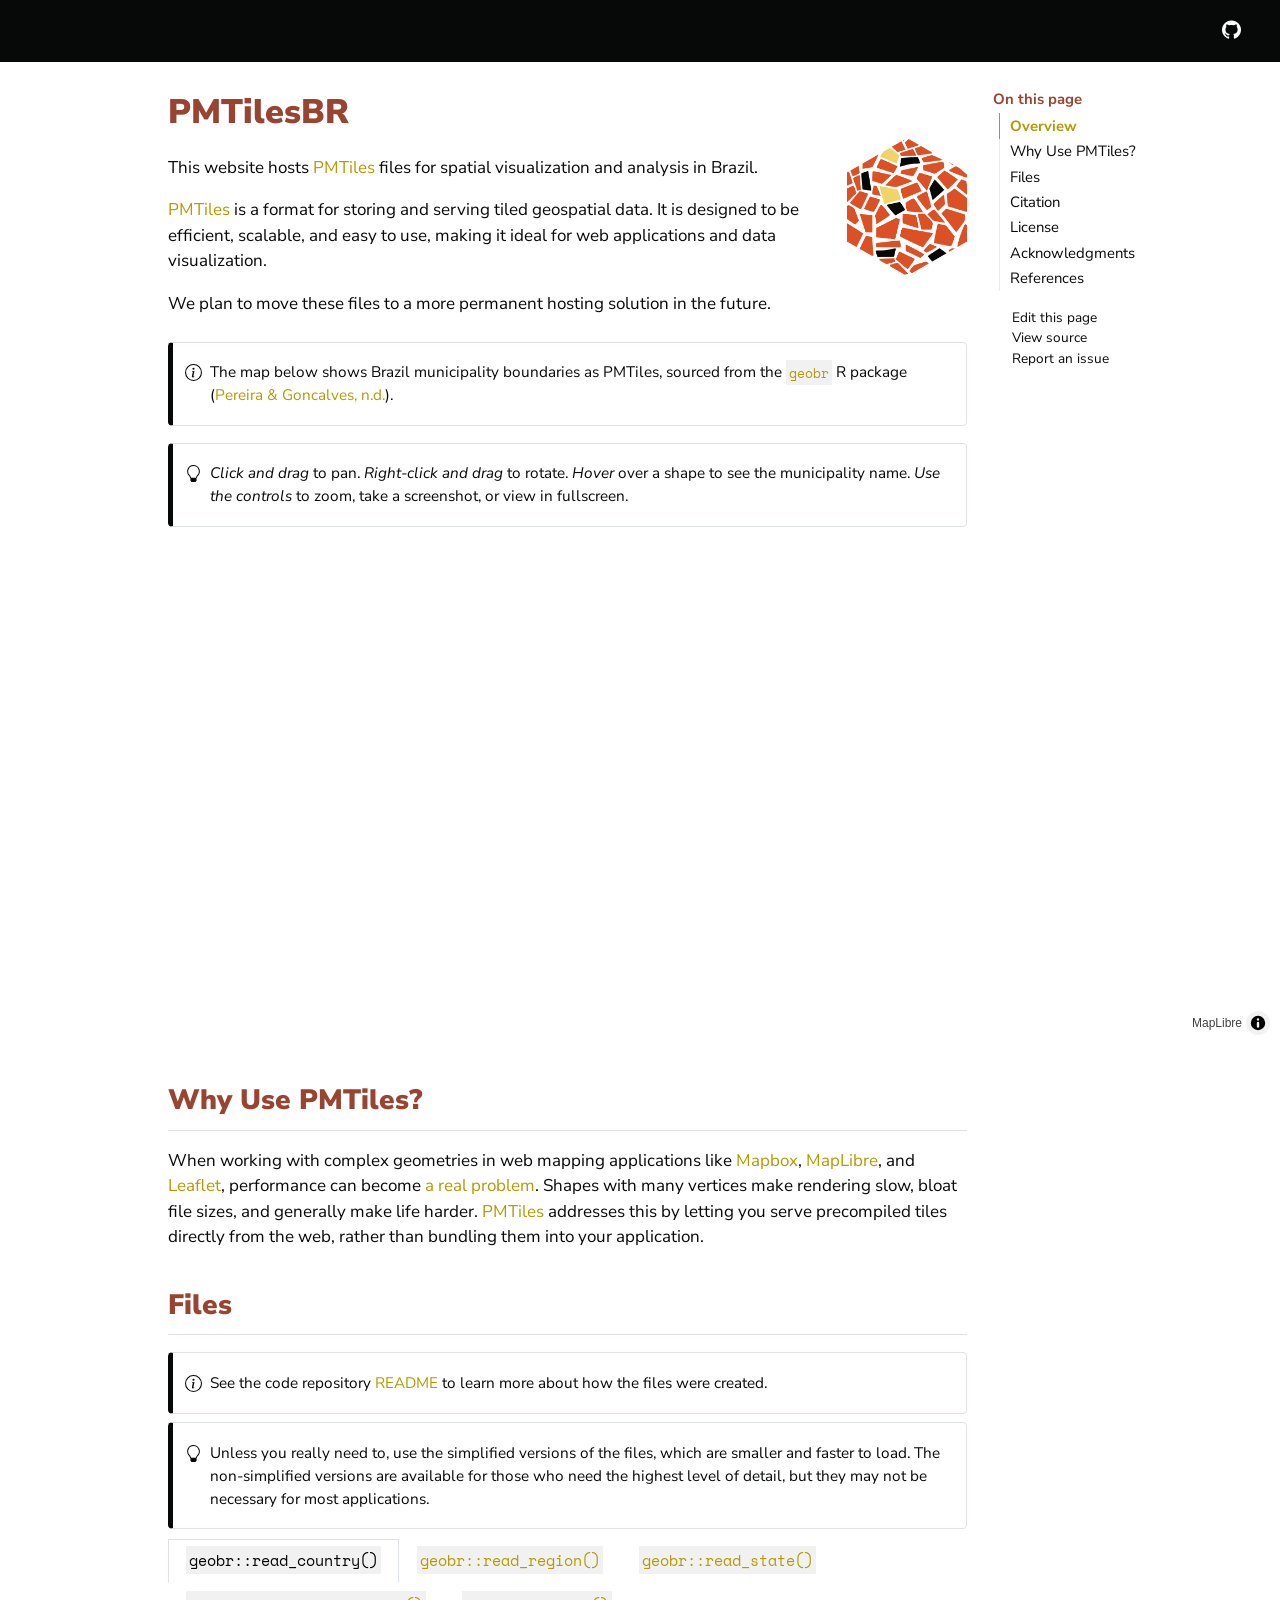
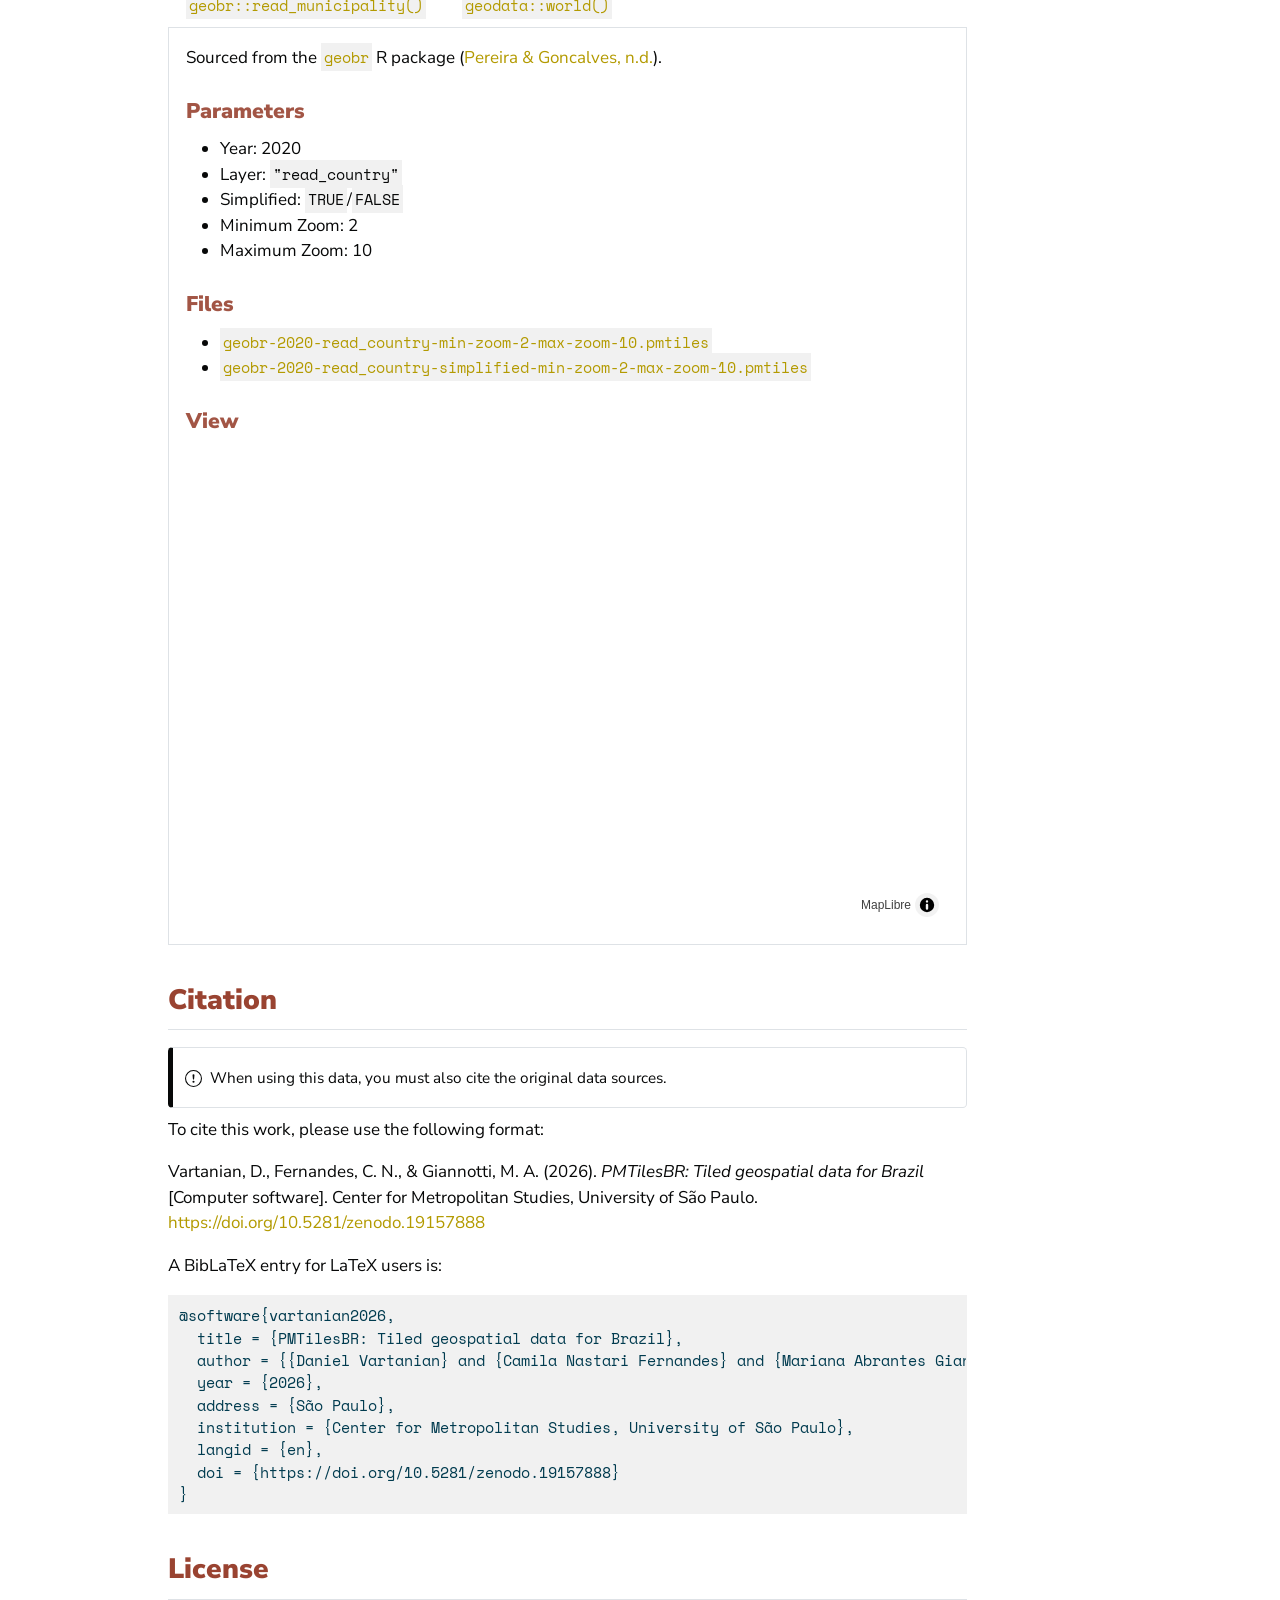
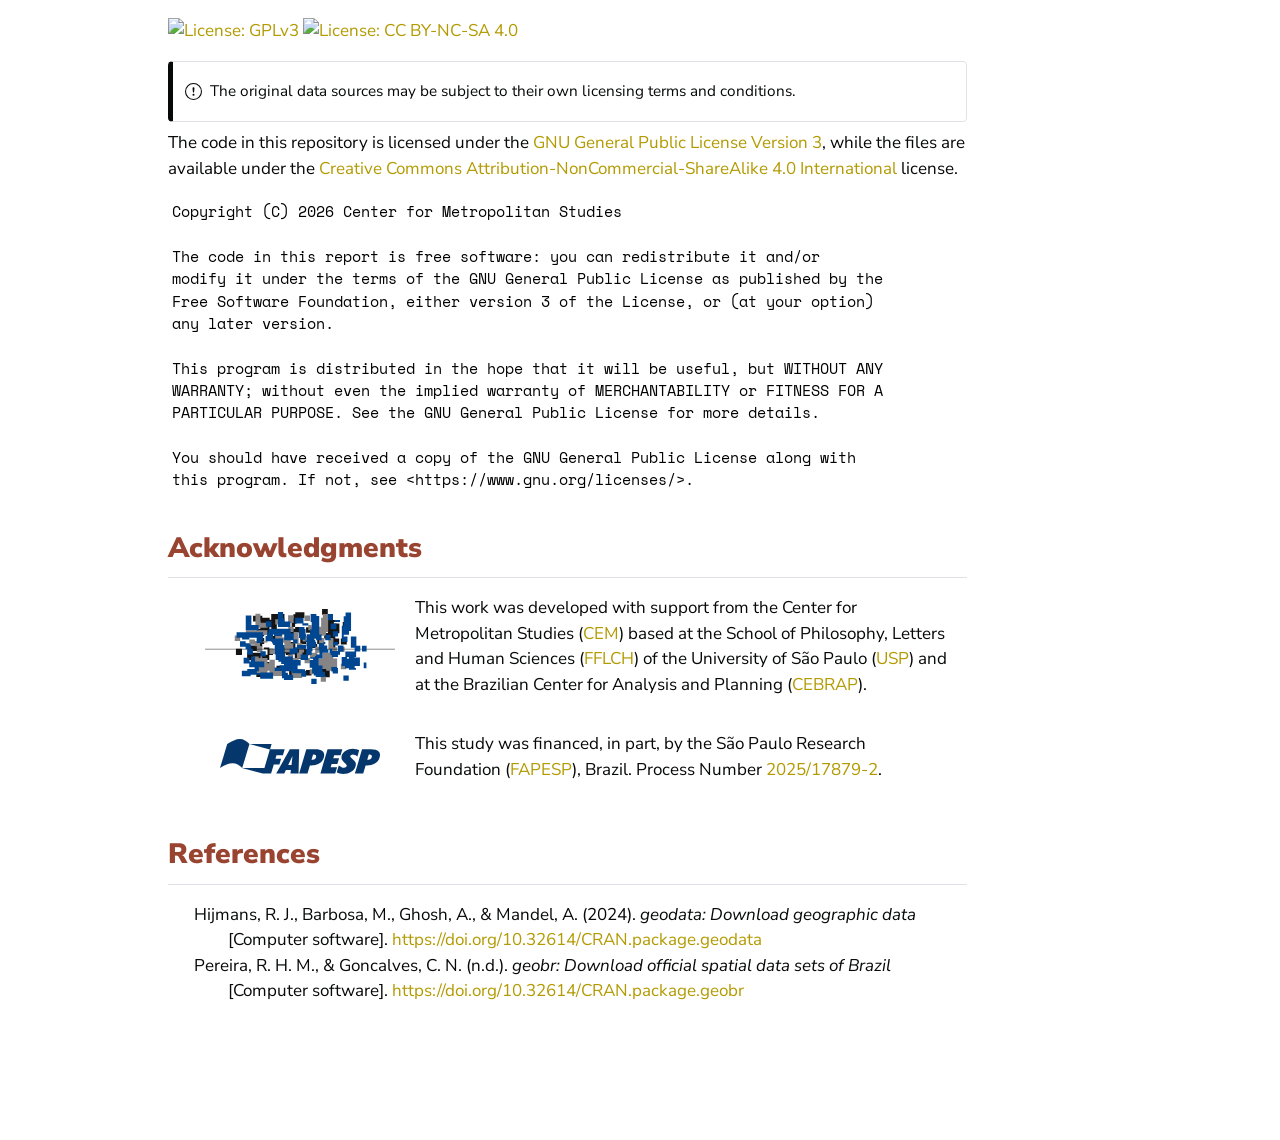
==== commit 34b07c91: "Update README and bump to v0.1.0.9000" ====
--- a/docs/index.html
+++ b/docs/index.html
@@ -3,6 +3,9 @@
 <meta charset="UTF-8">
 <meta name="generator" content="quarto-1.8.27">
 <meta name="viewport" content="width=device-width, initial-scale=1.0, user-scalable=yes">
+<meta name="author" content="Daniel Vartanian, Camila N.Fernandes, &amp; Mariana Giannotti">
+<meta name="dcterms.date" content="2026-03-22">
+<meta name="description" content="Geospatial tiled datasets for spatial visualization and analysis in Brazil.">
 <title>PMTilesBR</title>
 <style>
 code{white-space: pre-wrap;}
@@ -89,9 +92,9 @@
 <link href="site_libs/quarto-html/quarto-syntax-highlighting-6ebf1c17ee52d4a41d24e1b861b6ca7f.css" rel="stylesheet" class="quarto-color-scheme-extra" id="quarto-text-highlighting-styles">
 <script src="site_libs/bootstrap/bootstrap.min.js"></script>
 <link href="site_libs/bootstrap/bootstrap-icons.css" rel="stylesheet">
-<link href="site_libs/bootstrap/bootstrap-6a1a623381677fa17a8e9c61da79323c.min.css" rel="stylesheet" append-hash="true" class="quarto-color-scheme" id="quarto-bootstrap" data-mode="light">
-<link href="site_libs/bootstrap/bootstrap-dark-50e2de44b40f650d66b0f6943db2ff74.min.css" rel="stylesheet" append-hash="true" class="quarto-color-scheme quarto-color-alternate" id="quarto-bootstrap" data-mode="light">
-<link href="site_libs/bootstrap/bootstrap-6a1a623381677fa17a8e9c61da79323c.min.css" rel="stylesheet" append-hash="true" class="quarto-color-scheme-extra" id="quarto-bootstrap" data-mode="light"><script id="quarto-search-options" type="application/json">{
+<link href="site_libs/bootstrap/bootstrap-ee1c565f8f0d91fcffe3e00a70dc41a3.min.css" rel="stylesheet" append-hash="true" class="quarto-color-scheme" id="quarto-bootstrap" data-mode="light">
+<link href="site_libs/bootstrap/bootstrap-dark-0ab8c3f4bd546c2638b7113fdbbf010e.min.css" rel="stylesheet" append-hash="true" class="quarto-color-scheme quarto-color-alternate" id="quarto-bootstrap" data-mode="light">
+<link href="site_libs/bootstrap/bootstrap-ee1c565f8f0d91fcffe3e00a70dc41a3.min.css" rel="stylesheet" append-hash="true" class="quarto-color-scheme-extra" id="quarto-bootstrap" data-mode="light"><script id="quarto-search-options" type="application/json">{
   "language": {
     "search-no-results-text": "No results",
     "search-matching-documents-text": "matching documents",
@@ -105,24 +108,32 @@
     "search-submit-button-title": "Submit",
     "search-label": "Search"
   }
-}</script><script src="site_libs/htmlwidgets-1.6.4/htmlwidgets.js"></script><link href="site_libs/maplibre-gl-5.19.0/maplibre-gl.css" rel="stylesheet">
+}</script><meta property="og:title" content="PMTilesBR">
+<meta property="og:description" content="Geospatial tiled datasets for spatial visualization and analysis in Brazil.">
+<meta property="og:image" content="https://cem-usp.github.io/pmtilesbr/images/og-image.png">
+<meta property="og:image:height" content="2400">
+<meta property="og:image:width" content="1600">
+<meta property="og:image:alt " content="PMTiles: Tiled Geospatial Data for Brazil">
+<script src="site_libs/htmlwidgets-1.6.4/htmlwidgets.js"></script><link href="site_libs/maplibre-gl-5.19.0/maplibre-gl.css" rel="stylesheet">
 <script src="site_libs/maplibre-gl-5.19.0/maplibre-gl.js"></script><link href="site_libs/mapbox-gl-draw-1.5.0/mapbox-gl-draw.css" rel="stylesheet">
 <script src="site_libs/mapbox-gl-draw-1.5.0/mapbox-gl-draw.js"></script><script src="site_libs/freehand-mode-1.0.0/freehand-mode.js"></script><script src="site_libs/rectangle-mode-1.0.0/rectangle-mode.js"></script><script src="site_libs/radius-mode-1.0.0/radius-mode.js"></script><link href="site_libs/maplibre-gl-geocoder-1.5.0/maplibre-gl-geocoder.css" rel="stylesheet">
 <script src="site_libs/maplibre-gl-geocoder-1.5.0/maplibre-gl-geocoder.min.js"></script><script src="site_libs/mapbox-gl-globe-minimap-1.2.1/bundle.js"></script><script src="site_libs/pmtiles-4.4.0/pmtiles.js"></script><script src="site_libs/h3j-h3t-0.9.2/h3j_h3t.js"></script><link href="site_libs/maptiler-geocoding-control-2.1.7/style.css" rel="stylesheet">
 <script src="site_libs/maptiler-geocoding-control-2.1.7/maplibregl.umd.js"></script><script src="site_libs/turf-7.3.0/turf.min.js"></script><script src="site_libs/turf-operations-1.0.0/turf-operations.js"></script><script src="site_libs/html2canvas-1.4.1/html2canvas.min.js"></script><link href="site_libs/legend-interactivity-1.0.0/legend-interactivity.css" rel="stylesheet">
 <script src="site_libs/legend-interactivity-1.0.0/legend-interactivity.js"></script><script src="site_libs/maplibregl-binding-0.4.5/maplibregl.js"></script><link href="site_libs/layers-control-1.0.0/layers-control.css" rel="stylesheet">
 <link href="site_libs/pagedtable-1.1/css/pagedtable.css" rel="stylesheet">
-<script src="site_libs/pagedtable-1.1/js/pagedtable.js"></script><meta property="og:description" content="">
-<meta property="og:image" content="https://cem-usp.github.io/pmtilesbr/images/og-image.png">
-<meta property="og:image:height" content="2400">
-<meta property="og:image:width" content="1600">
+<script src="site_libs/pagedtable-1.1/js/pagedtable.js"></script>
 <meta property="og:title" content="PMTilesBR">
-<meta property="og:description" content="When working with complex geometries in web mapping applications like Mapbox, MapLibre, and Leaflet, performance can become a real problem.">
+<meta property="og:description" content="Geospatial tiled datasets for spatial visualization and analysis in Brazil.">
 <meta property="og:image" content="https://cem-usp.github.io/pmtilesbr/images/og-image.png">
 <meta property="og:image:alt" content="Center for Metropolitan Studies">
 <meta property="og:image:height" content="600">
 <meta property="og:image:width" content="900">
 <meta name="citation_title" content="PMTilesBR">
+<meta name="citation_author" content="Daniel Vartanian, Camila N.Fernandes, &amp;amp; Mariana Giannotti">
+<meta name="citation_publication_date" content="2026-03-22">
+<meta name="citation_cover_date" content="2026-03-22">
+<meta name="citation_year" content="2026">
+<meta name="citation_online_date" content="2026-03-22">
 <meta name="citation_fulltext_html_url" content="https://cem-usp.github.io/pmtilesbr/">
 <meta name="citation_language" content="en">
 <meta name="citation_reference" content="citation_title=Quarto;,citation_abstract=Quarto is an open-source scientific and technical publishing system built on Pandoc.;,citation_author=J. J. Allaire;,citation_author=Charles Teague;,citation_author=Yihui Xie;,citation_author=Christophe Dervieux;,citation_doi=10.5281/ZENODO.5960048;,citation_publisher=Zenodo;">
@@ -175,11 +186,28 @@
 <h1 class="title">PMTilesBR</h1>
 </div>
 
+<div>
+  <div class="description">
+    Geospatial tiled datasets for spatial visualization and analysis in Brazil.
+  </div>
+</div>
 
 
 <div class="quarto-title-meta">
 
+    <div>
+    <div class="quarto-title-meta-heading">Author</div>
+    <div class="quarto-title-meta-contents">
+             <p>Daniel Vartanian, Camila N.Fernandes, &amp; Mariana Giannotti </p>
+          </div>
+  </div>
     
+    <div>
+    <div class="quarto-title-meta-heading">Published</div>
+    <div class="quarto-title-meta-contents">
+      <p class="date">March 22, 2026</p>
+    </div>
+  </div>
   
     
   </div>
@@ -220,7 +248,7 @@
 <div class="cell page-columns page-full">
 <div class="cell-output-display column-screen">
 <div id="htmlwidget-f419e2df87e00edacb1d" style="width:100%;height:480px;" class="maplibregl html-widget"></div>
-<script type="application/json" data-for="htmlwidget-f419e2df87e00edacb1d">{"x":{"style":"https://basemaps.cartocdn.com/gl/voyager-gl-style/style.json","center":[0,0],"zoom":0,"bearing":0,"pitch":0,"projection":"mercator","additional_params":{"scrollZoom":false,"bounds":[-73.98681000000001,-33.751084,-28.847777,5.2696189]},"sources":[{"id":"a15246900b07d7fff3cb3a0451aec018","type":"vector","url":"pmtiles://https://cem-usp.github.io/pmtilesbr/pmtiles/geobr-2024-read_municipality-simplified-min-zoom-2-max-zoom-10.pmtiles"}],"layers":[{"id":"a15246900b07d7fff3cb3a0451aec018_fill","type":"fill","source":"a15246900b07d7fff3cb3a0451aec018","source_layer":"read_municipality","paint":{"fill-antialias":true,"fill-color":["match",["get","code_muni"],1100015,"#DB5025",1100023,"#DB5025",1100031,"#DB5025",1100049,"#DB5025",1100056,"#070808",1100064,"#DB5025",1100072,"#DB5025",1100080,"#EFD46A",1100098,"#070808",1100106,"#DB5025",1100114,"#DB5025",1100122,"#DB5025",1100130,"#DB5025",1100148,"#DB5025",1100155,"#DB5025",1100189,"#DB5025",1100205,"#EFD46A",1100254,"#DB5025",1100262,"#DB5025",1100288,"#DB5025",1100296,"#EFD46A",1100304,"#DB5025",1100320,"#EFD46A",1100338,"#DB5025",1100346,"#070808",1100379,"#DB5025",1100403,"#DB5025",1100452,"#EFD46A",1100502,"#DB5025",1100601,"#070808",1100700,"#DB5025",1100809,"#070808",1100908,"#EFD46A",1100924,"#EFD46A",1100940,"#DB5025",1101005,"#DB5025",1101104,"#DB5025",1101203,"#DB5025",1101302,"#DB5025",1101401,"#DB5025",1101435,"#DB5025",1101450,"#DB5025",1101468,"#DB5025",1101476,"#EFD46A",1101484,"#DB5025",1101492,"#DB5025",1101500,"#070808",1101559,"#EFD46A",1101609,"#EFD46A",1101708,"#DB5025",1101757,"#DB5025",1101807,"#DB5025",1200013,"#DB5025",1200054,"#DB5025",1200104,"#DB5025",1200138,"#DB5025",1200179,"#DB5025",1200203,"#DB5025",1200252,"#DB5025",1200302,"#DB5025",1200328,"#070808",1200336,"#070808",1200344,"#DB5025",1200351,"#070808",1200385,"#DB5025",1200393,"#DB5025",1200401,"#DB5025",1200427,"#DB5025",1200435,"#DB5025",1200450,"#DB5025",1200500,"#070808",1200609,"#DB5025",1200708,"#DB5025",1200807,"#DB5025",1300029,"#EFD46A",1300060,"#DB5025",1300086,"#DB5025",1300102,"#DB5025",1300144,"#DB5025",1300201,"#DB5025",1300300,"#070808",1300409,"#DB5025",1300508,"#EFD46A",1300607,"#DB5025",1300631,"#DB5025",1300680,"#EFD46A",1300706,"#EFD46A",1300805,"#DB5025",1300839,"#DB5025",1300904,"#EFD46A",1301001,"#DB5025",1301100,"#DB5025",1301159,"#DB5025",1301209,"#EFD46A",1301308,"#070808",1301407,"#DB5025",1301506,"#EFD46A",1301605,"#EFD46A",1301654,"#EFD46A",1301704,"#DB5025",1301803,"#EFD46A",1301852,"#EFD46A",1301902,"#EFD46A",1301951,"#EFD46A",1302009,"#070808",1302108,"#DB5025",1302207,"#EFD46A",1302306,"#EFD46A",1302405,"#DB5025",1302504,"#DB5025",1302553,"#DB5025",1302603,"#DB5025",1302702,"#DB5025",1302801,"#DB5025",1302900,"#DB5025",1303007,"#070808",1303106,"#DB5025",1303205,"#DB5025",1303304,"#DB5025",1303403,"#DB5025",1303502,"#070808",1303536,"#DB5025",1303569,"#DB5025",1303601,"#DB5025",1303700,"#070808",1303809,"#DB5025",1303908,"#DB5025",1303957,"#EFD46A",1304005,"#DB5025",1304062,"#DB5025",1304104,"#DB5025",1304203,"#DB5025",1304237,"#DB5025",1304260,"#DB5025",1304302,"#DB5025",1304401,"#EFD46A",1400027,"#DB5025",1400050,"#DB5025",1400100,"#DB5025",1400159,"#DB5025",1400175,"#EFD46A",1400209,"#EFD46A",1400233,"#070808",1400282,"#070808",1400308,"#DB5025",1400407,"#DB5025",1400456,"#DB5025",1400472,"#DB5025",1400506,"#DB5025",1400605,"#DB5025",1400704,"#DB5025",1500107,"#DB5025",1500131,"#DB5025",1500206,"#DB5025",1500305,"#DB5025",1500347,"#DB5025",1500404,"#070808",1500503,"#EFD46A",1500602,"#DB5025",1500701,"#EFD46A",1500800,"#DB5025",1500859,"#DB5025",1500909,"#DB5025",1500958,"#DB5025",1501006,"#DB5025",1501105,"#DB5025",1501204,"#DB5025",1501253,"#DB5025",1501303,"#070808",1501402,"#EFD46A",1501451,"#070808",1501501,"#DB5025",1501576,"#070808",1501600,"#070808",1501709,"#DB5025",1501725,"#DB5025",1501758,"#DB5025",1501782,"#DB5025",1501808,"#EFD46A",1501907,"#DB5025",1501956,"#070808",1502004,"#070808",1502103,"#DB5025",1502152,"#DB5025",1502202,"#DB5025",1502301,"#DB5025",1502400,"#DB5025",1502509,"#DB5025",1502608,"#DB5025",1502707,"#DB5025",1502756,"#DB5025",1502764,"#EFD46A",1502772,"#EFD46A",1502806,"#DB5025",1502855,"#DB5025",1502905,"#DB5025",1502939,"#DB5025",1502954,"#DB5025",1503002,"#070808",1503044,"#EFD46A",1503077,"#DB5025",1503093,"#EFD46A",1503101,"#DB5025",1503200,"#DB5025",1503309,"#DB5025",1503408,"#DB5025",1503457,"#070808",1503507,"#070808",1503606,"#EFD46A",1503705,"#DB5025",1503754,"#DB5025",1503804,"#EFD46A",1503903,"#EFD46A",1504000,"#EFD46A",1504059,"#DB5025",1504109,"#DB5025",1504208,"#070808",1504307,"#DB5025",1504406,"#DB5025",1504422,"#DB5025",1504455,"#EFD46A",1504505,"#DB5025",1504604,"#EFD46A",1504703,"#EFD46A",1504752,"#DB5025",1504802,"#DB5025",1504901,"#DB5025",1504950,"#EFD46A",1504976,"#DB5025",1505007,"#DB5025",1505031,"#DB5025",1505064,"#DB5025",1505106,"#DB5025",1505205,"#DB5025",1505304,"#DB5025",1505403,"#EFD46A",1505437,"#DB5025",1505486,"#DB5025",1505494,"#DB5025",1505502,"#DB5025",1505536,"#EFD46A",1505551,"#DB5025",1505601,"#DB5025",1505635,"#DB5025",1505650,"#DB5025",1505700,"#EFD46A",1505809,"#DB5025",1505908,"#DB5025",1506005,"#EFD46A",1506104,"#EFD46A",1506112,"#DB5025",1506138,"#EFD46A",1506161,"#DB5025",1506187,"#DB5025",1506195,"#DB5025",1506203,"#DB5025",1506302,"#DB5025",1506351,"#DB5025",1506401,"#EFD46A",1506500,"#DB5025",1506559,"#DB5025",1506583,"#DB5025",1506609,"#DB5025",1506708,"#EFD46A",1506807,"#EFD46A",1506906,"#DB5025",1507003,"#EFD46A",1507102,"#DB5025",1507151,"#DB5025",1507201,"#DB5025",1507300,"#070808",1507409,"#DB5025",1507458,"#DB5025",1507466,"#DB5025",1507474,"#DB5025",1507508,"#070808",1507607,"#EFD46A",1507706,"#DB5025",1507755,"#DB5025",1507805,"#DB5025",1507904,"#DB5025",1507953,"#EFD46A",1507961,"#DB5025",1507979,"#DB5025",1508001,"#070808",1508035,"#070808",1508050,"#DB5025",1508084,"#DB5025",1508100,"#DB5025",1508126,"#DB5025",1508159,"#DB5025",1508209,"#DB5025",1508308,"#070808",1508357,"#DB5025",1508407,"#DB5025",1600055,"#070808",1600105,"#DB5025",1600154,"#DB5025",1600204,"#070808",1600212,"#070808",1600238,"#DB5025",1600253,"#DB5025",1600279,"#DB5025",1600303,"#070808",1600402,"#DB5025",1600501,"#DB5025",1600535,"#DB5025",1600550,"#DB5025",1600600,"#DB5025",1600709,"#070808",1600808,"#DB5025",1700251,"#DB5025",1700301,"#DB5025",1700350,"#DB5025",1700400,"#DB5025",1700707,"#070808",1701002,"#DB5025",1701051,"#070808",1701101,"#070808",1701309,"#DB5025",1701903,"#DB5025",1702000,"#DB5025",1702109,"#DB5025",1702158,"#DB5025",1702208,"#DB5025",1702307,"#EFD46A",1702406,"#EFD46A",1702554,"#DB5025",1702703,"#EFD46A",1702901,"#DB5025",1703008,"#EFD46A",1703057,"#DB5025",1703073,"#DB5025",1703107,"#DB5025",1703206,"#DB5025",1703305,"#DB5025",1703602,"#DB5025",1703701,"#DB5025",1703800,"#DB5025",1703826,"#EFD46A",1703842,"#070808",1703867,"#070808",1703883,"#EFD46A",1703891,"#DB5025",1703909,"#DB5025",1704105,"#DB5025",1704600,"#DB5025",1705102,"#EFD46A",1705508,"#DB5025",1705557,"#DB5025",1705607,"#DB5025",1706001,"#070808",1706100,"#DB5025",1706258,"#DB5025",1706506,"#DB5025",1707009,"#DB5025",1707108,"#DB5025",1707207,"#DB5025",1707306,"#DB5025",1707405,"#EFD46A",1707553,"#DB5025",1707652,"#DB5025",1707702,"#EFD46A",1708205,"#EFD46A",1708254,"#DB5025",1708304,"#DB5025",1709005,"#DB5025",1709302,"#EFD46A",1709500,"#EFD46A",1709807,"#DB5025",1710508,"#DB5025",1710706,"#DB5025",1710904,"#DB5025",1711100,"#DB5025",1711506,"#DB5025",1711803,"#DB5025",1711902,"#DB5025",1711951,"#EFD46A",1712009,"#EFD46A",1712157,"#EFD46A",1712405,"#DB5025",1712454,"#DB5025",1712504,"#DB5025",1712702,"#DB5025",1712801,"#DB5025",1713205,"#DB5025",1713304,"#DB5025",1713601,"#DB5025",1713700,"#070808",1713809,"#070808",1713957,"#DB5025",1714203,"#DB5025",1714302,"#EFD46A",1714880,"#DB5025",1715002,"#EFD46A",1715101,"#EFD46A",1715150,"#070808",1715259,"#DB5025",1715507,"#DB5025",1715705,"#DB5025",1715754,"#DB5025",1716109,"#DB5025",1716208,"#DB5025",1716307,"#DB5025",1716505,"#DB5025",1716604,"#EFD46A",1716653,"#DB5025",1716703,"#DB5025",1717008,"#DB5025",1717206,"#DB5025",1717503,"#DB5025",1717800,"#070808",1717909,"#070808",1718006,"#070808",1718204,"#DB5025",1718303,"#DB5025",1718402,"#DB5025",1718451,"#DB5025",1718501,"#DB5025",1718550,"#DB5025",1718659,"#070808",1718709,"#DB5025",1718758,"#070808",1718808,"#EFD46A",1718840,"#DB5025",1718865,"#DB5025",1718881,"#DB5025",1718899,"#DB5025",1718907,"#DB5025",1719004,"#DB5025",1720002,"#DB5025",1720101,"#DB5025",1720150,"#DB5025",1720200,"#DB5025",1720259,"#EFD46A",1720309,"#DB5025",1720499,"#EFD46A",1720655,"#DB5025",1720804,"#070808",1720853,"#EFD46A",1720903,"#DB5025",1720937,"#070808",1720978,"#DB5025",1721000,"#DB5025",1721109,"#DB5025",1721208,"#EFD46A",1721257,"#DB5025",1721307,"#EFD46A",1722081,"#EFD46A",1722107,"#DB5025",2100055,"#DB5025",2100105,"#EFD46A",2100154,"#070808",2100204,"#DB5025",2100303,"#EFD46A",2100402,"#070808",2100436,"#DB5025",2100477,"#DB5025",2100501,"#070808",2100550,"#070808",2100600,"#DB5025",2100709,"#DB5025",2100808,"#DB5025",2100832,"#DB5025",2100873,"#070808",2100907,"#DB5025",2100956,"#DB5025",2101004,"#DB5025",2101103,"#DB5025",2101202,"#070808",2101251,"#DB5025",2101301,"#DB5025",2101350,"#DB5025",2101400,"#DB5025",2101509,"#DB5025",2101608,"#DB5025",2101707,"#DB5025",2101731,"#DB5025",2101772,"#DB5025",2101806,"#DB5025",2101905,"#DB5025",2101939,"#070808",2101970,"#070808",2102002,"#DB5025",2102036,"#070808",2102077,"#DB5025",2102101,"#EFD46A",2102150,"#DB5025",2102200,"#DB5025",2102309,"#DB5025",2102325,"#EFD46A",2102358,"#EFD46A",2102374,"#DB5025",2102408,"#DB5025",2102507,"#EFD46A",2102556,"#DB5025",2102606,"#DB5025",2102705,"#DB5025",2102754,"#DB5025",2102804,"#EFD46A",2102903,"#DB5025",2103000,"#DB5025",2103109,"#DB5025",2103125,"#DB5025",2103158,"#DB5025",2103174,"#DB5025",2103208,"#070808",2103257,"#DB5025",2103307,"#DB5025",2103406,"#DB5025",2103505,"#DB5025",2103554,"#EFD46A",2103604,"#DB5025",2103703,"#DB5025",2103752,"#EFD46A",2103802,"#DB5025",2103901,"#DB5025",2104008,"#DB5025",2104057,"#DB5025",2104073,"#DB5025",2104081,"#DB5025",2104099,"#EFD46A",2104107,"#DB5025",2104206,"#DB5025",2104305,"#DB5025",2104404,"#DB5025",2104503,"#DB5025",2104552,"#EFD46A",2104602,"#EFD46A",2104628,"#DB5025",2104651,"#EFD46A",2104677,"#DB5025",2104701,"#EFD46A",2104800,"#DB5025",2104909,"#EFD46A",2105005,"#DB5025",2105104,"#DB5025",2105153,"#DB5025",2105203,"#DB5025",2105302,"#DB5025",2105351,"#DB5025",2105401,"#DB5025",2105427,"#DB5025",2105450,"#DB5025",2105476,"#DB5025",2105500,"#DB5025",2105609,"#DB5025",2105658,"#EFD46A",2105708,"#DB5025",2105807,"#DB5025",2105906,"#DB5025",2105922,"#DB5025",2105948,"#070808",2105963,"#070808",2105989,"#070808",2106003,"#DB5025",2106102,"#DB5025",2106201,"#EFD46A",2106300,"#DB5025",2106326,"#DB5025",2106359,"#EFD46A",2106375,"#DB5025",2106409,"#DB5025",2106508,"#EFD46A",2106607,"#DB5025",2106631,"#DB5025",2106672,"#DB5025",2106706,"#EFD46A",2106755,"#DB5025",2106805,"#DB5025",2106904,"#DB5025",2107001,"#DB5025",2107100,"#DB5025",2107209,"#EFD46A",2107258,"#EFD46A",2107308,"#DB5025",2107357,"#070808",2107407,"#DB5025",2107456,"#DB5025",2107506,"#EFD46A",2107605,"#DB5025",2107704,"#DB5025",2107803,"#DB5025",2107902,"#DB5025",2108009,"#DB5025",2108058,"#DB5025",2108108,"#DB5025",2108207,"#DB5025",2108256,"#DB5025",2108306,"#DB5025",2108405,"#DB5025",2108454,"#EFD46A",2108504,"#DB5025",2108603,"#EFD46A",2108702,"#DB5025",2108801,"#DB5025",2108900,"#DB5025",2109007,"#DB5025",2109056,"#DB5025",2109106,"#070808",2109205,"#DB5025",2109239,"#DB5025",2109270,"#EFD46A",2109304,"#DB5025",2109403,"#070808",2109452,"#DB5025",2109502,"#DB5025",2109551,"#EFD46A",2109601,"#070808",2109700,"#EFD46A",2109759,"#DB5025",2109809,"#DB5025",2109908,"#DB5025",2110005,"#DB5025",2110039,"#DB5025",2110104,"#DB5025",2110203,"#DB5025",2110237,"#DB5025",2110278,"#DB5025",2110302,"#EFD46A",2110401,"#DB5025",2110500,"#DB5025",2110609,"#DB5025",2110658,"#DB5025",2110708,"#DB5025",2110807,"#DB5025",2110856,"#DB5025",2110906,"#EFD46A",2111003,"#DB5025",2111029,"#EFD46A",2111052,"#DB5025",2111078,"#DB5025",2111102,"#DB5025",2111201,"#EFD46A",2111250,"#070808",2111300,"#DB5025",2111409,"#DB5025",2111508,"#070808",2111532,"#DB5025",2111573,"#EFD46A",2111607,"#DB5025",2111631,"#DB5025",2111672,"#DB5025",2111706,"#070808",2111722,"#EFD46A",2111748,"#DB5025",2111763,"#DB5025",2111789,"#DB5025",2111805,"#DB5025",2111904,"#EFD46A",2111953,"#EFD46A",2112001,"#DB5025",2112100,"#DB5025",2112209,"#DB5025",2112233,"#EFD46A",2112274,"#070808",2112308,"#DB5025",2112407,"#DB5025",2112456,"#DB5025",2112506,"#EFD46A",2112605,"#DB5025",2112704,"#EFD46A",2112803,"#DB5025",2112852,"#DB5025",2112902,"#EFD46A",2113009,"#DB5025",2114007,"#DB5025",2200053,"#EFD46A",2200103,"#DB5025",2200202,"#DB5025",2200251,"#DB5025",2200277,"#DB5025",2200301,"#DB5025",2200400,"#DB5025",2200459,"#DB5025",2200509,"#DB5025",2200608,"#DB5025",2200707,"#DB5025",2200806,"#DB5025",2200905,"#DB5025",2200954,"#EFD46A",2201002,"#EFD46A",2201051,"#DB5025",2201101,"#DB5025",2201150,"#DB5025",2201176,"#DB5025",2201200,"#DB5025",2201309,"#070808",2201408,"#DB5025",2201507,"#DB5025",2201556,"#EFD46A",2201572,"#070808",2201606,"#DB5025",2201705,"#EFD46A",2201739,"#DB5025",2201770,"#070808",2201804,"#EFD46A",2201903,"#DB5025",2201919,"#DB5025",2201929,"#DB5025",2201945,"#DB5025",2201960,"#DB5025",2201988,"#EFD46A",2202000,"#DB5025",2202026,"#DB5025",2202059,"#EFD46A",2202075,"#DB5025",2202083,"#DB5025",2202091,"#DB5025",2202109,"#DB5025",2202117,"#070808",2202133,"#070808",2202174,"#EFD46A",2202208,"#EFD46A",2202251,"#EFD46A",2202307,"#070808",2202406,"#EFD46A",2202455,"#EFD46A",2202505,"#DB5025",2202539,"#070808",2202554,"#070808",2202604,"#DB5025",2202653,"#EFD46A",2202703,"#DB5025",2202711,"#DB5025",2202729,"#DB5025",2202737,"#DB5025",2202752,"#070808",2202778,"#DB5025",2202802,"#DB5025",2202851,"#DB5025",2202901,"#DB5025",2203008,"#DB5025",2203107,"#DB5025",2203206,"#DB5025",2203230,"#EFD46A",2203255,"#EFD46A",2203271,"#070808",2203305,"#DB5025",2203354,"#DB5025",2203404,"#DB5025",2203420,"#DB5025",2203453,"#EFD46A",2203503,"#DB5025",2203602,"#DB5025",2203701,"#DB5025",2203750,"#EFD46A",2203800,"#DB5025",2203859,"#DB5025",2203909,"#DB5025",2204006,"#DB5025",2204105,"#DB5025",2204154,"#DB5025",2204204,"#EFD46A",2204303,"#DB5025",2204352,"#DB5025",2204402,"#DB5025",2204501,"#DB5025",2204550,"#070808",2204600,"#DB5025",2204659,"#DB5025",2204709,"#DB5025",2204808,"#EFD46A",2204907,"#DB5025",2205003,"#DB5025",2205102,"#DB5025",2205151,"#DB5025",2205201,"#DB5025",2205250,"#DB5025",2205276,"#DB5025",2205300,"#DB5025",2205359,"#DB5025",2205409,"#070808",2205458,"#DB5025",2205508,"#EFD46A",2205516,"#DB5025",2205524,"#DB5025",2205532,"#EFD46A",2205540,"#DB5025",2205557,"#DB5025",2205565,"#DB5025",2205573,"#070808",2205581,"#DB5025",2205599,"#070808",2205607,"#DB5025",2205706,"#DB5025",2205805,"#DB5025",2205854,"#DB5025",2205904,"#DB5025",2205953,"#DB5025",2206001,"#EFD46A",2206050,"#DB5025",2206100,"#DB5025",2206209,"#DB5025",2206308,"#070808",2206357,"#DB5025",2206407,"#EFD46A",2206506,"#DB5025",2206605,"#DB5025",2206654,"#DB5025",2206670,"#EFD46A",2206696,"#DB5025",2206704,"#EFD46A",2206720,"#DB5025",2206753,"#DB5025",2206803,"#DB5025",2206902,"#DB5025",2206951,"#DB5025",2207009,"#DB5025",2207108,"#070808",2207207,"#EFD46A",2207306,"#EFD46A",2207355,"#DB5025",2207405,"#DB5025",2207504,"#EFD46A",2207553,"#DB5025",2207603,"#DB5025",2207702,"#DB5025",2207751,"#EFD46A",2207777,"#DB5025",2207793,"#DB5025",2207801,"#DB5025",2207850,"#DB5025",2207900,"#DB5025",2207934,"#EFD46A",2207959,"#DB5025",2208007,"#DB5025",2208106,"#DB5025",2208205,"#DB5025",2208304,"#DB5025",2208403,"#070808",2208502,"#DB5025",2208551,"#EFD46A",2208601,"#DB5025",2208650,"#EFD46A",2208700,"#070808",2208809,"#DB5025",2208858,"#DB5025",2208874,"#DB5025",2208908,"#EFD46A",2209005,"#EFD46A",2209104,"#DB5025",2209153,"#070808",2209203,"#070808",2209302,"#DB5025",2209351,"#EFD46A",2209377,"#DB5025",2209401,"#DB5025",2209450,"#EFD46A",2209500,"#DB5025",2209559,"#EFD46A",2209609,"#EFD46A",2209658,"#DB5025",2209708,"#DB5025",2209757,"#DB5025",2209807,"#DB5025",2209856,"#DB5025",2209872,"#DB5025",2209906,"#DB5025",2209955,"#DB5025",2209971,"#DB5025",2210003,"#DB5025",2210052,"#DB5025",2210102,"#DB5025",2210201,"#DB5025",2210300,"#DB5025",2210359,"#DB5025",2210375,"#EFD46A",2210383,"#DB5025",2210391,"#EFD46A",2210409,"#EFD46A",2210508,"#DB5025",2210607,"#DB5025",2210623,"#DB5025",2210631,"#DB5025",2210656,"#EFD46A",2210706,"#EFD46A",2210805,"#DB5025",2210904,"#070808",2210938,"#DB5025",2210953,"#DB5025",2210979,"#EFD46A",2211001,"#DB5025",2211100,"#DB5025",2211209,"#EFD46A",2211308,"#DB5025",2211357,"#DB5025",2211407,"#DB5025",2211506,"#DB5025",2211605,"#DB5025",2211704,"#070808",2300101,"#EFD46A",2300150,"#EFD46A",2300200,"#DB5025",2300309,"#DB5025",2300408,"#EFD46A",2300507,"#DB5025",2300606,"#EFD46A",2300705,"#070808",2300754,"#DB5025",2300804,"#070808",2300903,"#DB5025",2301000,"#DB5025",2301109,"#DB5025",2301208,"#DB5025",2301257,"#DB5025",2301307,"#DB5025",2301406,"#070808",2301505,"#EFD46A",2301604,"#DB5025",2301703,"#DB5025",2301802,"#EFD46A",2301851,"#070808",2301901,"#DB5025",2301950,"#DB5025",2302008,"#EFD46A",2302057,"#DB5025",2302107,"#DB5025",2302206,"#DB5025",2302305,"#DB5025",2302404,"#DB5025",2302503,"#DB5025",2302602,"#DB5025",2302701,"#DB5025",2302800,"#DB5025",2302909,"#EFD46A",2303006,"#DB5025",2303105,"#DB5025",2303204,"#EFD46A",2303303,"#EFD46A",2303402,"#DB5025",2303501,"#DB5025",2303600,"#DB5025",2303659,"#DB5025",2303709,"#070808",2303808,"#DB5025",2303907,"#DB5025",2303931,"#DB5025",2303956,"#DB5025",2304004,"#DB5025",2304103,"#DB5025",2304202,"#DB5025",2304236,"#070808",2304251,"#DB5025",2304269,"#DB5025",2304277,"#EFD46A",2304285,"#DB5025",2304301,"#EFD46A",2304350,"#DB5025",2304400,"#070808",2304459,"#EFD46A",2304509,"#DB5025",2304608,"#DB5025",2304657,"#EFD46A",2304707,"#DB5025",2304806,"#DB5025",2304905,"#EFD46A",2304954,"#DB5025",2305001,"#DB5025",2305100,"#DB5025",2305209,"#070808",2305233,"#070808",2305266,"#DB5025",2305308,"#DB5025",2305332,"#DB5025",2305357,"#DB5025",2305407,"#070808",2305506,"#DB5025",2305605,"#DB5025",2305654,"#DB5025",2305704,"#DB5025",2305803,"#DB5025",2305902,"#DB5025",2306009,"#DB5025",2306108,"#EFD46A",2306207,"#EFD46A",2306256,"#DB5025",2306306,"#DB5025",2306405,"#DB5025",2306504,"#DB5025",2306553,"#EFD46A",2306603,"#DB5025",2306702,"#DB5025",2306801,"#DB5025",2306900,"#EFD46A",2307007,"#DB5025",2307106,"#DB5025",2307205,"#DB5025",2307254,"#EFD46A",2307304,"#070808",2307403,"#EFD46A",2307502,"#DB5025",2307601,"#DB5025",2307635,"#DB5025",2307650,"#DB5025",2307700,"#EFD46A",2307809,"#DB5025",2307908,"#DB5025",2308005,"#DB5025",2308104,"#DB5025",2308203,"#DB5025",2308302,"#DB5025",2308351,"#DB5025",2308377,"#DB5025",2308401,"#DB5025",2308500,"#070808",2308609,"#DB5025",2308708,"#EFD46A",2308807,"#DB5025",2308906,"#DB5025",2309003,"#070808",2309102,"#DB5025",2309201,"#EFD46A",2309300,"#DB5025",2309409,"#DB5025",2309458,"#DB5025",2309508,"#DB5025",2309607,"#DB5025",2309706,"#DB5025",2309805,"#EFD46A",2309904,"#070808",2310001,"#DB5025",2310100,"#EFD46A",2310209,"#DB5025",2310258,"#DB5025",2310308,"#DB5025",2310407,"#DB5025",2310506,"#DB5025",2310605,"#DB5025",2310704,"#EFD46A",2310803,"#EFD46A",2310852,"#DB5025",2310902,"#DB5025",2310951,"#DB5025",2311009,"#DB5025",2311108,"#DB5025",2311207,"#EFD46A",2311231,"#DB5025",2311264,"#070808",2311306,"#DB5025",2311355,"#DB5025",2311405,"#DB5025",2311504,"#EFD46A",2311603,"#DB5025",2311702,"#DB5025",2311801,"#DB5025",2311900,"#DB5025",2311959,"#EFD46A",2312007,"#DB5025",2312106,"#EFD46A",2312205,"#DB5025",2312304,"#DB5025",2312403,"#DB5025",2312502,"#DB5025",2312601,"#DB5025",2312700,"#DB5025",2312809,"#DB5025",2312908,"#DB5025",2313005,"#DB5025",2313104,"#DB5025",2313203,"#DB5025",2313252,"#DB5025",2313302,"#DB5025",2313351,"#DB5025",2313401,"#DB5025",2313500,"#DB5025",2313559,"#EFD46A",2313609,"#EFD46A",2313708,"#DB5025",2313757,"#EFD46A",2313807,"#DB5025",2313906,"#DB5025",2313955,"#DB5025",2314003,"#DB5025",2314102,"#070808",2400109,"#DB5025",2400208,"#DB5025",2400307,"#070808",2400406,"#DB5025",2400505,"#070808",2400604,"#070808",2400703,"#DB5025",2400802,"#DB5025",2400901,"#DB5025",2401008,"#DB5025",2401107,"#DB5025",2401206,"#DB5025",2401305,"#DB5025",2401404,"#DB5025",2401453,"#EFD46A",2401503,"#DB5025",2401602,"#DB5025",2401651,"#EFD46A",2401701,"#DB5025",2401800,"#DB5025",2401859,"#070808",2401909,"#DB5025",2402006,"#EFD46A",2402105,"#DB5025",2402204,"#070808",2402303,"#DB5025",2402402,"#DB5025",2402501,"#DB5025",2402600,"#070808",2402709,"#EFD46A",2402808,"#DB5025",2402907,"#EFD46A",2403004,"#DB5025",2403103,"#DB5025",2403202,"#EFD46A",2403251,"#DB5025",2403301,"#DB5025",2403400,"#DB5025",2403509,"#DB5025",2403608,"#DB5025",2403707,"#070808",2403756,"#070808",2403806,"#DB5025",2403905,"#DB5025",2404002,"#DB5025",2404101,"#EFD46A",2404200,"#DB5025",2404309,"#EFD46A",2404408,"#EFD46A",2404507,"#EFD46A",2404606,"#DB5025",2404705,"#EFD46A",2404804,"#DB5025",2404853,"#DB5025",2404903,"#DB5025",2405009,"#DB5025",2405108,"#DB5025",2405207,"#DB5025",2405306,"#DB5025",2405405,"#DB5025",2405504,"#DB5025",2405603,"#DB5025",2405702,"#DB5025",2405801,"#EFD46A",2405900,"#DB5025",2406007,"#DB5025",2406106,"#DB5025",2406155,"#DB5025",2406205,"#DB5025",2406304,"#DB5025",2406403,"#DB5025",2406502,"#DB5025",2406601,"#DB5025",2406700,"#DB5025",2406809,"#DB5025",2406908,"#DB5025",2407005,"#EFD46A",2407104,"#EFD46A",2407203,"#DB5025",2407252,"#DB5025",2407302,"#DB5025",2407401,"#DB5025",2407500,"#DB5025",2407609,"#DB5025",2407708,"#DB5025",2407807,"#DB5025",2407906,"#DB5025",2408003,"#EFD46A",2408102,"#DB5025",2408201,"#070808",2408300,"#DB5025",2408409,"#070808",2408508,"#EFD46A",2408607,"#DB5025",2408706,"#EFD46A",2408805,"#DB5025",2408904,"#EFD46A",2408953,"#DB5025",2409100,"#DB5025",2409209,"#DB5025",2409308,"#DB5025",2409332,"#DB5025",2409407,"#DB5025",2409506,"#DB5025",2409605,"#EFD46A",2409704,"#EFD46A",2409803,"#DB5025",2409902,"#DB5025",2410009,"#EFD46A",2410108,"#DB5025",2410207,"#DB5025",2410256,"#DB5025",2410306,"#DB5025",2410405,"#070808",2410504,"#EFD46A",2410603,"#DB5025",2410702,"#DB5025",2410801,"#DB5025",2410900,"#DB5025",2411007,"#EFD46A",2411056,"#EFD46A",2411106,"#EFD46A",2411205,"#DB5025",2411403,"#DB5025",2411429,"#DB5025",2411502,"#DB5025",2411601,"#DB5025",2411700,"#DB5025",2411809,"#DB5025",2411908,"#DB5025",2412005,"#EFD46A",2412104,"#DB5025",2412203,"#DB5025",2412302,"#DB5025",2412401,"#DB5025",2412500,"#DB5025",2412559,"#070808",2412609,"#EFD46A",2412708,"#DB5025",2412807,"#DB5025",2412906,"#070808",2413003,"#DB5025",2413102,"#DB5025",2413201,"#070808",2413300,"#DB5025",2413359,"#DB5025",2413409,"#EFD46A",2413508,"#DB5025",2413557,"#DB5025",2413607,"#DB5025",2413706,"#070808",2413805,"#DB5025",2413904,"#DB5025",2414001,"#DB5025",2414100,"#DB5025",2414159,"#DB5025",2414209,"#DB5025",2414308,"#DB5025",2414407,"#EFD46A",2414456,"#DB5025",2414506,"#DB5025",2414605,"#DB5025",2414704,"#DB5025",2414753,"#DB5025",2414803,"#EFD46A",2414902,"#DB5025",2415008,"#070808",2500106,"#DB5025",2500205,"#DB5025",2500304,"#DB5025",2500403,"#DB5025",2500502,"#EFD46A",2500536,"#EFD46A",2500577,"#DB5025",2500601,"#DB5025",2500700,"#DB5025",2500734,"#DB5025",2500775,"#DB5025",2500809,"#EFD46A",2500908,"#DB5025",2501005,"#DB5025",2501104,"#070808",2501153,"#EFD46A",2501203,"#EFD46A",2501302,"#DB5025",2501351,"#DB5025",2501401,"#EFD46A",2501500,"#DB5025",2501534,"#DB5025",2501575,"#DB5025",2501609,"#DB5025",2501708,"#DB5025",2501807,"#DB5025",2501906,"#DB5025",2502003,"#DB5025",2502052,"#DB5025",2502102,"#DB5025",2502151,"#DB5025",2502201,"#DB5025",2502300,"#070808",2502409,"#EFD46A",2502508,"#EFD46A",2502607,"#EFD46A",2502706,"#EFD46A",2502805,"#EFD46A",2502904,"#070808",2503001,"#070808",2503100,"#DB5025",2503209,"#EFD46A",2503308,"#DB5025",2503407,"#DB5025",2503506,"#DB5025",2503555,"#DB5025",2503605,"#DB5025",2503704,"#DB5025",2503753,"#DB5025",2503803,"#DB5025",2503902,"#DB5025",2504009,"#DB5025",2504033,"#DB5025",2504074,"#DB5025",2504108,"#DB5025",2504157,"#DB5025",2504207,"#DB5025",2504306,"#DB5025",2504355,"#EFD46A",2504405,"#DB5025",2504504,"#DB5025",2504603,"#070808",2504702,"#EFD46A",2504801,"#DB5025",2504850,"#DB5025",2504900,"#DB5025",2505006,"#DB5025",2505105,"#DB5025",2505204,"#DB5025",2505238,"#EFD46A",2505279,"#DB5025",2505303,"#DB5025",2505352,"#DB5025",2505402,"#DB5025",2505501,"#DB5025",2505600,"#EFD46A",2505709,"#070808",2505808,"#DB5025",2505907,"#DB5025",2506004,"#DB5025",2506103,"#DB5025",2506202,"#EFD46A",2506251,"#DB5025",2506301,"#DB5025",2506400,"#DB5025",2506509,"#DB5025",2506608,"#070808",2506707,"#070808",2506806,"#DB5025",2506905,"#DB5025",2507002,"#070808",2507101,"#EFD46A",2507200,"#EFD46A",2507309,"#DB5025",2507408,"#DB5025",2507507,"#DB5025",2507606,"#EFD46A",2507705,"#DB5025",2507804,"#DB5025",2507903,"#DB5025",2508000,"#DB5025",2508109,"#DB5025",2508208,"#DB5025",2508307,"#DB5025",2508406,"#DB5025",2508505,"#EFD46A",2508554,"#070808",2508604,"#EFD46A",2508703,"#DB5025",2508802,"#DB5025",2508901,"#DB5025",2509008,"#EFD46A",2509057,"#EFD46A",2509107,"#DB5025",2509156,"#EFD46A",2509206,"#DB5025",2509305,"#070808",2509339,"#DB5025",2509370,"#DB5025",2509396,"#DB5025",2509404,"#DB5025",2509503,"#DB5025",2509602,"#DB5025",2509701,"#DB5025",2509800,"#DB5025",2509909,"#EFD46A",2510006,"#DB5025",2510105,"#DB5025",2510204,"#DB5025",2510303,"#EFD46A",2510402,"#DB5025",2510501,"#EFD46A",2510600,"#DB5025",2510659,"#EFD46A",2510709,"#EFD46A",2510808,"#070808",2510907,"#DB5025",2511004,"#070808",2511103,"#EFD46A",2511202,"#EFD46A",2511301,"#EFD46A",2511400,"#DB5025",2511509,"#DB5025",2511608,"#DB5025",2511707,"#DB5025",2511806,"#DB5025",2511905,"#DB5025",2512002,"#DB5025",2512036,"#DB5025",2512077,"#DB5025",2512101,"#DB5025",2512200,"#DB5025",2512309,"#070808",2512408,"#EFD46A",2512507,"#EFD46A",2512606,"#DB5025",2512705,"#070808",2512721,"#DB5025",2512747,"#DB5025",2512754,"#DB5025",2512762,"#DB5025",2512788,"#DB5025",2512804,"#DB5025",2512903,"#EFD46A",2513000,"#DB5025",2513109,"#DB5025",2513158,"#EFD46A",2513208,"#DB5025",2513307,"#DB5025",2513356,"#DB5025",2513406,"#DB5025",2513505,"#DB5025",2513604,"#070808",2513653,"#DB5025",2513703,"#DB5025",2513802,"#DB5025",2513851,"#EFD46A",2513901,"#DB5025",2513927,"#DB5025",2513943,"#EFD46A",2513968,"#DB5025",2513984,"#DB5025",2514008,"#DB5025",2514107,"#DB5025",2514206,"#EFD46A",2514305,"#DB5025",2514404,"#DB5025",2514453,"#070808",2514503,"#EFD46A",2514552,"#EFD46A",2514602,"#DB5025",2514651,"#DB5025",2514701,"#070808",2514800,"#070808",2514909,"#EFD46A",2515005,"#DB5025",2515104,"#DB5025",2515203,"#DB5025",2515302,"#070808",2515401,"#DB5025",2515500,"#DB5025",2515609,"#DB5025",2515708,"#EFD46A",2515807,"#070808",2515906,"#DB5025",2515930,"#DB5025",2515971,"#DB5025",2516003,"#DB5025",2516102,"#DB5025",2516151,"#DB5025",2516201,"#DB5025",2516300,"#DB5025",2516409,"#DB5025",2516508,"#070808",2516607,"#DB5025",2516706,"#DB5025",2516755,"#DB5025",2516805,"#DB5025",2516904,"#DB5025",2517001,"#DB5025",2517100,"#070808",2517209,"#DB5025",2517407,"#DB5025",2600054,"#070808",2600104,"#EFD46A",2600203,"#EFD46A",2600302,"#DB5025",2600401,"#EFD46A",2600500,"#DB5025",2600609,"#EFD46A",2600708,"#EFD46A",2600807,"#EFD46A",2600906,"#DB5025",2601003,"#DB5025",2601052,"#DB5025",2601102,"#DB5025",2601201,"#EFD46A",2601300,"#EFD46A",2601409,"#DB5025",2601508,"#DB5025",2601607,"#DB5025",2601706,"#DB5025",2601805,"#070808",2601904,"#DB5025",2602001,"#DB5025",2602100,"#DB5025",2602209,"#EFD46A",2602308,"#DB5025",2602407,"#DB5025",2602506,"#EFD46A",2602605,"#DB5025",2602704,"#DB5025",2602803,"#DB5025",2602902,"#DB5025",2603009,"#DB5025",2603108,"#DB5025",2603207,"#DB5025",2603306,"#DB5025",2603405,"#EFD46A",2603454,"#EFD46A",2603504,"#EFD46A",2603603,"#DB5025",2603702,"#DB5025",2603801,"#DB5025",2603900,"#DB5025",2603926,"#DB5025",2604007,"#EFD46A",2604106,"#DB5025",2604155,"#DB5025",2604205,"#DB5025",2604304,"#DB5025",2604403,"#DB5025",2604502,"#DB5025",2604601,"#DB5025",2604700,"#DB5025",2604809,"#DB5025",2604908,"#070808",2605004,"#DB5025",2605103,"#DB5025",2605152,"#070808",2605202,"#DB5025",2605301,"#DB5025",2605400,"#070808",2605459,"#DB5025",2605509,"#EFD46A",2605608,"#DB5025",2605707,"#070808",2605806,"#EFD46A",2605905,"#DB5025",2606002,"#DB5025",2606101,"#DB5025",2606200,"#DB5025",2606309,"#DB5025",2606408,"#DB5025",2606507,"#DB5025",2606606,"#DB5025",2606705,"#DB5025",2606804,"#EFD46A",2606903,"#DB5025",2607000,"#EFD46A",2607109,"#DB5025",2607208,"#EFD46A",2607307,"#DB5025",2607406,"#DB5025",2607505,"#DB5025",2607604,"#DB5025",2607653,"#DB5025",2607703,"#DB5025",2607752,"#DB5025",2607802,"#DB5025",2607901,"#DB5025",2607950,"#EFD46A",2608008,"#DB5025",2608057,"#DB5025",2608107,"#EFD46A",2608206,"#DB5025",2608255,"#EFD46A",2608305,"#DB5025",2608404,"#DB5025",2608453,"#DB5025",2608503,"#DB5025",2608602,"#DB5025",2608701,"#DB5025",2608750,"#DB5025",2608800,"#DB5025",2608909,"#DB5025",2609006,"#EFD46A",2609105,"#DB5025",2609154,"#DB5025",2609204,"#DB5025",2609303,"#EFD46A",2609402,"#070808",2609501,"#DB5025",2609600,"#DB5025",2609709,"#DB5025",2609808,"#DB5025",2609907,"#DB5025",2610004,"#EFD46A",2610103,"#070808",2610202,"#DB5025",2610301,"#DB5025",2610400,"#DB5025",2610509,"#DB5025",2610608,"#070808",2610707,"#DB5025",2610806,"#EFD46A",2610905,"#DB5025",2611002,"#DB5025",2611101,"#DB5025",2611200,"#070808",2611309,"#DB5025",2611408,"#DB5025",2611507,"#DB5025",2611533,"#DB5025",2611606,"#DB5025",2611705,"#DB5025",2611804,"#DB5025",2611903,"#EFD46A",2612000,"#EFD46A",2612109,"#DB5025",2612208,"#DB5025",2612307,"#DB5025",2612406,"#EFD46A",2612455,"#DB5025",2612471,"#070808",2612505,"#DB5025",2612554,"#DB5025",2612604,"#070808",2612703,"#DB5025",2612802,"#DB5025",2612901,"#DB5025",2613008,"#EFD46A",2613107,"#DB5025",2613206,"#070808",2613305,"#DB5025",2613404,"#DB5025",2613503,"#DB5025",2613602,"#070808",2613701,"#DB5025",2613800,"#DB5025",2613909,"#070808",2614006,"#DB5025",2614105,"#070808",2614204,"#DB5025",2614303,"#DB5025",2614402,"#DB5025",2614501,"#EFD46A",2614600,"#DB5025",2614709,"#EFD46A",2614808,"#DB5025",2614857,"#EFD46A",2615003,"#070808",2615102,"#DB5025",2615201,"#DB5025",2615300,"#070808",2615409,"#DB5025",2615508,"#DB5025",2615607,"#070808",2615706,"#DB5025",2615805,"#DB5025",2615904,"#DB5025",2616001,"#DB5025",2616100,"#DB5025",2616183,"#DB5025",2616209,"#EFD46A",2616308,"#070808",2616407,"#DB5025",2616506,"#DB5025",2700102,"#DB5025",2700201,"#EFD46A",2700300,"#EFD46A",2700409,"#070808",2700508,"#DB5025",2700607,"#DB5025",2700706,"#DB5025",2700805,"#DB5025",2700904,"#DB5025",2701001,"#EFD46A",2701100,"#DB5025",2701209,"#DB5025",2701308,"#DB5025",2701357,"#DB5025",2701407,"#DB5025",2701506,"#DB5025",2701605,"#DB5025",2701704,"#DB5025",2701803,"#DB5025",2701902,"#DB5025",2702009,"#EFD46A",2702108,"#DB5025",2702207,"#DB5025",2702306,"#DB5025",2702355,"#EFD46A",2702405,"#DB5025",2702504,"#EFD46A",2702553,"#DB5025",2702603,"#DB5025",2702702,"#EFD46A",2702801,"#DB5025",2702900,"#EFD46A",2703007,"#DB5025",2703106,"#EFD46A",2703205,"#DB5025",2703304,"#DB5025",2703403,"#DB5025",2703502,"#DB5025",2703601,"#DB5025",2703700,"#DB5025",2703759,"#DB5025",2703809,"#DB5025",2703908,"#EFD46A",2704005,"#EFD46A",2704104,"#DB5025",2704203,"#DB5025",2704302,"#070808",2704401,"#DB5025",2704500,"#DB5025",2704609,"#070808",2704708,"#DB5025",2704807,"#DB5025",2704906,"#070808",2705002,"#EFD46A",2705101,"#EFD46A",2705200,"#DB5025",2705309,"#DB5025",2705408,"#DB5025",2705507,"#DB5025",2705606,"#DB5025",2705705,"#070808",2705804,"#DB5025",2705903,"#DB5025",2706000,"#DB5025",2706109,"#DB5025",2706208,"#DB5025",2706307,"#DB5025",2706406,"#DB5025",2706422,"#DB5025",2706448,"#EFD46A",2706505,"#DB5025",2706604,"#DB5025",2706703,"#DB5025",2706802,"#DB5025",2706901,"#DB5025",2707008,"#EFD46A",2707107,"#DB5025",2707206,"#DB5025",2707305,"#070808",2707404,"#DB5025",2707503,"#DB5025",2707602,"#070808",2707701,"#070808",2707800,"#070808",2707909,"#DB5025",2708006,"#EFD46A",2708105,"#DB5025",2708204,"#DB5025",2708303,"#DB5025",2708402,"#DB5025",2708501,"#070808",2708600,"#070808",2708709,"#EFD46A",2708808,"#DB5025",2708907,"#DB5025",2708956,"#EFD46A",2709004,"#DB5025",2709103,"#DB5025",2709152,"#DB5025",2709202,"#070808",2709301,"#DB5025",2709400,"#DB5025",2800100,"#DB5025",2800209,"#DB5025",2800308,"#070808",2800407,"#070808",2800506,"#DB5025",2800605,"#DB5025",2800670,"#DB5025",2800704,"#EFD46A",2801009,"#DB5025",2801108,"#DB5025",2801207,"#DB5025",2801306,"#DB5025",2801405,"#EFD46A",2801504,"#EFD46A",2801603,"#DB5025",2801702,"#DB5025",2801900,"#070808",2802007,"#EFD46A",2802106,"#EFD46A",2802205,"#EFD46A",2802304,"#DB5025",2802403,"#EFD46A",2802502,"#DB5025",2802601,"#DB5025",2802700,"#DB5025",2802809,"#DB5025",2802908,"#DB5025",2803005,"#DB5025",2803104,"#DB5025",2803203,"#DB5025",2803302,"#DB5025",2803401,"#DB5025",2803500,"#DB5025",2803609,"#DB5025",2803708,"#070808",2803807,"#EFD46A",2803906,"#070808",2804003,"#DB5025",2804102,"#DB5025",2804201,"#EFD46A",2804300,"#DB5025",2804409,"#070808",2804458,"#DB5025",2804508,"#EFD46A",2804607,"#EFD46A",2804706,"#DB5025",2804805,"#DB5025",2804904,"#DB5025",2805000,"#EFD46A",2805109,"#EFD46A",2805208,"#EFD46A",2805307,"#EFD46A",2805406,"#DB5025",2805505,"#EFD46A",2805604,"#EFD46A",2805703,"#DB5025",2805802,"#EFD46A",2805901,"#DB5025",2806008,"#DB5025",2806107,"#DB5025",2806206,"#DB5025",2806305,"#DB5025",2806404,"#EFD46A",2806503,"#DB5025",2806602,"#DB5025",2806701,"#DB5025",2806800,"#EFD46A",2806909,"#DB5025",2807006,"#DB5025",2807105,"#DB5025",2807204,"#DB5025",2807303,"#DB5025",2807402,"#070808",2807501,"#DB5025",2807600,"#EFD46A",2900108,"#DB5025",2900207,"#DB5025",2900306,"#DB5025",2900355,"#DB5025",2900405,"#070808",2900504,"#DB5025",2900603,"#070808",2900702,"#DB5025",2900801,"#DB5025",2900900,"#DB5025",2901007,"#DB5025",2901106,"#DB5025",2901155,"#DB5025",2901205,"#EFD46A",2901304,"#DB5025",2901353,"#DB5025",2901403,"#DB5025",2901502,"#DB5025",2901601,"#DB5025",2901700,"#EFD46A",2901809,"#070808",2901908,"#EFD46A",2901957,"#DB5025",2902005,"#EFD46A",2902054,"#EFD46A",2902104,"#EFD46A",2902203,"#DB5025",2902252,"#DB5025",2902302,"#DB5025",2902401,"#DB5025",2902500,"#DB5025",2902609,"#EFD46A",2902658,"#DB5025",2902708,"#DB5025",2902807,"#DB5025",2902906,"#EFD46A",2903003,"#EFD46A",2903102,"#DB5025",2903201,"#DB5025",2903235,"#DB5025",2903276,"#DB5025",2903300,"#EFD46A",2903409,"#DB5025",2903508,"#EFD46A",2903607,"#DB5025",2903706,"#DB5025",2903805,"#DB5025",2903904,"#DB5025",2903953,"#070808",2904001,"#EFD46A",2904050,"#DB5025",2904100,"#DB5025",2904209,"#DB5025",2904308,"#DB5025",2904407,"#DB5025",2904506,"#DB5025",2904605,"#DB5025",2904704,"#DB5025",2904753,"#EFD46A",2904803,"#DB5025",2904852,"#DB5025",2904902,"#DB5025",2905008,"#DB5025",2905107,"#070808",2905156,"#EFD46A",2905206,"#DB5025",2905305,"#DB5025",2905404,"#EFD46A",2905503,"#DB5025",2905602,"#EFD46A",2905701,"#DB5025",2905800,"#DB5025",2905909,"#070808",2906006,"#DB5025",2906105,"#EFD46A",2906204,"#DB5025",2906303,"#EFD46A",2906402,"#DB5025",2906501,"#DB5025",2906600,"#DB5025",2906709,"#EFD46A",2906808,"#DB5025",2906824,"#DB5025",2906857,"#070808",2906873,"#DB5025",2906899,"#DB5025",2906907,"#DB5025",2907004,"#EFD46A",2907103,"#DB5025",2907202,"#DB5025",2907301,"#DB5025",2907400,"#DB5025",2907509,"#EFD46A",2907558,"#DB5025",2907608,"#070808",2907707,"#070808",2907806,"#EFD46A",2907905,"#070808",2908002,"#DB5025",2908101,"#DB5025",2908200,"#DB5025",2908309,"#DB5025",2908408,"#DB5025",2908507,"#DB5025",2908606,"#DB5025",2908705,"#DB5025",2908804,"#DB5025",2908903,"#DB5025",2909000,"#DB5025",2909109,"#DB5025",2909208,"#DB5025",2909307,"#DB5025",2909406,"#DB5025",2909505,"#EFD46A",2909604,"#DB5025",2909703,"#EFD46A",2909802,"#070808",2909901,"#DB5025",2910008,"#DB5025",2910057,"#DB5025",2910107,"#DB5025",2910206,"#DB5025",2910305,"#DB5025",2910404,"#DB5025",2910503,"#EFD46A",2910602,"#DB5025",2910701,"#DB5025",2910727,"#EFD46A",2910750,"#DB5025",2910776,"#DB5025",2910800,"#DB5025",2910859,"#DB5025",2910909,"#DB5025",2911006,"#DB5025",2911105,"#DB5025",2911204,"#070808",2911253,"#DB5025",2911303,"#EFD46A",2911402,"#DB5025",2911501,"#DB5025",2911600,"#DB5025",2911659,"#DB5025",2911709,"#DB5025",2911808,"#EFD46A",2911857,"#DB5025",2911907,"#DB5025",2912004,"#DB5025",2912103,"#DB5025",2912202,"#DB5025",2912301,"#070808",2912400,"#070808",2912509,"#070808",2912608,"#DB5025",2912707,"#EFD46A",2912806,"#EFD46A",2912905,"#DB5025",2913002,"#DB5025",2913101,"#EFD46A",2913200,"#DB5025",2913309,"#DB5025",2913408,"#DB5025",2913457,"#DB5025",2913507,"#EFD46A",2913606,"#DB5025",2913705,"#DB5025",2913804,"#DB5025",2913903,"#EFD46A",2914000,"#DB5025",2914109,"#DB5025",2914208,"#DB5025",2914307,"#DB5025",2914406,"#DB5025",2914505,"#DB5025",2914604,"#DB5025",2914653,"#DB5025",2914703,"#DB5025",2914802,"#DB5025",2914901,"#070808",2915007,"#DB5025",2915106,"#EFD46A",2915205,"#DB5025",2915304,"#DB5025",2915353,"#DB5025",2915403,"#DB5025",2915502,"#070808",2915601,"#EFD46A",2915700,"#070808",2915809,"#EFD46A",2915908,"#DB5025",2916005,"#DB5025",2916104,"#070808",2916203,"#070808",2916302,"#DB5025",2916401,"#DB5025",2916500,"#EFD46A",2916609,"#DB5025",2916708,"#DB5025",2916807,"#DB5025",2916856,"#DB5025",2916906,"#EFD46A",2917003,"#070808",2917102,"#DB5025",2917201,"#DB5025",2917300,"#DB5025",2917334,"#DB5025",2917359,"#DB5025",2917409,"#DB5025",2917508,"#DB5025",2917607,"#EFD46A",2917706,"#EFD46A",2917805,"#DB5025",2917904,"#DB5025",2918001,"#DB5025",2918100,"#EFD46A",2918209,"#DB5025",2918308,"#EFD46A",2918357,"#DB5025",2918407,"#DB5025",2918456,"#DB5025",2918506,"#EFD46A",2918555,"#DB5025",2918605,"#DB5025",2918704,"#DB5025",2918753,"#070808",2918803,"#DB5025",2918902,"#DB5025",2919009,"#DB5025",2919058,"#DB5025",2919108,"#DB5025",2919157,"#DB5025",2919207,"#DB5025",2919306,"#EFD46A",2919405,"#DB5025",2919504,"#DB5025",2919553,"#DB5025",2919603,"#EFD46A",2919702,"#070808",2919801,"#DB5025",2919900,"#DB5025",2919926,"#DB5025",2919959,"#DB5025",2920007,"#EFD46A",2920106,"#DB5025",2920205,"#DB5025",2920304,"#EFD46A",2920403,"#DB5025",2920452,"#EFD46A",2920502,"#DB5025",2920601,"#DB5025",2920700,"#DB5025",2920809,"#DB5025",2920908,"#DB5025",2921005,"#DB5025",2921054,"#EFD46A",2921104,"#DB5025",2921203,"#DB5025",2921302,"#DB5025",2921401,"#DB5025",2921450,"#DB5025",2921500,"#DB5025",2921609,"#EFD46A",2921708,"#DB5025",2921807,"#070808",2921906,"#EFD46A",2922003,"#EFD46A",2922052,"#EFD46A",2922102,"#DB5025",2922201,"#DB5025",2922250,"#DB5025",2922300,"#DB5025",2922409,"#EFD46A",2922508,"#DB5025",2922607,"#EFD46A",2922656,"#DB5025",2922706,"#EFD46A",2922730,"#DB5025",2922755,"#DB5025",2922805,"#DB5025",2922854,"#EFD46A",2922904,"#DB5025",2923001,"#DB5025",2923035,"#DB5025",2923050,"#DB5025",2923100,"#DB5025",2923209,"#DB5025",2923308,"#DB5025",2923357,"#DB5025",2923407,"#DB5025",2923506,"#EFD46A",2923605,"#DB5025",2923704,"#DB5025",2923803,"#DB5025",2923902,"#DB5025",2924009,"#DB5025",2924058,"#DB5025",2924108,"#DB5025",2924207,"#DB5025",2924306,"#DB5025",2924405,"#DB5025",2924504,"#DB5025",2924603,"#DB5025",2924652,"#EFD46A",2924678,"#DB5025",2924702,"#DB5025",2924801,"#EFD46A",2924900,"#DB5025",2925006,"#DB5025",2925105,"#070808",2925204,"#DB5025",2925253,"#DB5025",2925303,"#EFD46A",2925402,"#DB5025",2925501,"#EFD46A",2925600,"#EFD46A",2925709,"#DB5025",2925758,"#EFD46A",2925808,"#DB5025",2925907,"#EFD46A",2925931,"#DB5025",2925956,"#EFD46A",2926004,"#DB5025",2926103,"#DB5025",2926202,"#070808",2926301,"#DB5025",2926400,"#EFD46A",2926509,"#DB5025",2926608,"#EFD46A",2926657,"#DB5025",2926707,"#DB5025",2926806,"#DB5025",2926905,"#DB5025",2927002,"#DB5025",2927101,"#EFD46A",2927200,"#DB5025",2927309,"#DB5025",2927408,"#DB5025",2927507,"#070808",2927606,"#DB5025",2927705,"#DB5025",2927804,"#EFD46A",2927903,"#DB5025",2928000,"#DB5025",2928059,"#DB5025",2928109,"#EFD46A",2928208,"#EFD46A",2928307,"#DB5025",2928406,"#DB5025",2928505,"#DB5025",2928604,"#070808",2928703,"#EFD46A",2928802,"#EFD46A",2928901,"#DB5025",2928950,"#EFD46A",2929008,"#DB5025",2929057,"#DB5025",2929107,"#070808",2929206,"#EFD46A",2929255,"#DB5025",2929305,"#EFD46A",2929354,"#DB5025",2929370,"#DB5025",2929404,"#DB5025",2929503,"#EFD46A",2929602,"#DB5025",2929701,"#DB5025",2929750,"#DB5025",2929800,"#EFD46A",2929909,"#EFD46A",2930006,"#DB5025",2930105,"#DB5025",2930154,"#DB5025",2930204,"#DB5025",2930303,"#DB5025",2930402,"#DB5025",2930501,"#DB5025",2930600,"#DB5025",2930709,"#DB5025",2930758,"#DB5025",2930766,"#DB5025",2930774,"#DB5025",2930808,"#070808",2930907,"#DB5025",2931004,"#DB5025",2931053,"#DB5025",2931103,"#DB5025",2931202,"#DB5025",2931301,"#DB5025",2931350,"#DB5025",2931400,"#DB5025",2931509,"#DB5025",2931608,"#DB5025",2931707,"#DB5025",2931806,"#DB5025",2931905,"#DB5025",2932002,"#DB5025",2932101,"#DB5025",2932200,"#DB5025",2932309,"#070808",2932408,"#EFD46A",2932457,"#DB5025",2932507,"#DB5025",2932606,"#DB5025",2932705,"#DB5025",2932804,"#EFD46A",2932903,"#DB5025",2933000,"#EFD46A",2933059,"#EFD46A",2933109,"#DB5025",2933158,"#DB5025",2933174,"#EFD46A",2933208,"#DB5025",2933257,"#070808",2933307,"#DB5025",2933406,"#DB5025",2933455,"#DB5025",2933505,"#DB5025",2933604,"#DB5025",3100104,"#EFD46A",3100203,"#EFD46A",3100302,"#DB5025",3100401,"#DB5025",3100500,"#DB5025",3100609,"#DB5025",3100708,"#EFD46A",3100807,"#DB5025",3100906,"#DB5025",3101003,"#DB5025",3101102,"#DB5025",3101201,"#DB5025",3101300,"#DB5025",3101409,"#070808",3101508,"#DB5025",3101607,"#DB5025",3101631,"#DB5025",3101706,"#DB5025",3101805,"#DB5025",3101904,"#EFD46A",3102001,"#DB5025",3102050,"#DB5025",3102100,"#DB5025",3102209,"#EFD46A",3102308,"#DB5025",3102407,"#070808",3102506,"#DB5025",3102605,"#DB5025",3102704,"#DB5025",3102803,"#EFD46A",3102852,"#EFD46A",3102902,"#DB5025",3103009,"#EFD46A",3103108,"#EFD46A",3103207,"#EFD46A",3103306,"#DB5025",3103405,"#DB5025",3103504,"#DB5025",3103603,"#DB5025",3103702,"#DB5025",3103751,"#DB5025",3103801,"#DB5025",3103900,"#DB5025",3104007,"#DB5025",3104106,"#EFD46A",3104205,"#DB5025",3104304,"#DB5025",3104403,"#EFD46A",3104452,"#EFD46A",3104502,"#DB5025",3104601,"#EFD46A",3104700,"#DB5025",3104809,"#DB5025",3104908,"#DB5025",3105004,"#EFD46A",3105103,"#070808",3105202,"#DB5025",3105301,"#DB5025",3105400,"#DB5025",3105509,"#DB5025",3105608,"#DB5025",3105707,"#DB5025",3105905,"#DB5025",3106002,"#DB5025",3106101,"#070808",3106200,"#DB5025",3106309,"#EFD46A",3106408,"#EFD46A",3106507,"#DB5025",3106606,"#DB5025",3106655,"#DB5025",3106705,"#DB5025",3106804,"#DB5025",3106903,"#DB5025",3107000,"#DB5025",3107109,"#DB5025",3107208,"#070808",3107307,"#DB5025",3107406,"#EFD46A",3107505,"#DB5025",3107604,"#DB5025",3107703,"#070808",3107802,"#DB5025",3107901,"#DB5025",3108008,"#DB5025",3108107,"#DB5025",3108206,"#DB5025",3108255,"#EFD46A",3108305,"#DB5025",3108404,"#DB5025",3108503,"#DB5025",3108552,"#EFD46A",3108602,"#DB5025",3108701,"#DB5025",3108800,"#DB5025",3108909,"#DB5025",3109006,"#DB5025",3109105,"#EFD46A",3109204,"#070808",3109253,"#070808",3109303,"#070808",3109402,"#DB5025",3109451,"#DB5025",3109501,"#DB5025",3109600,"#DB5025",3109709,"#070808",3109808,"#EFD46A",3109907,"#DB5025",3110004,"#EFD46A",3110103,"#070808",3110202,"#070808",3110301,"#EFD46A",3110400,"#DB5025",3110509,"#DB5025",3110608,"#DB5025",3110707,"#DB5025",3110806,"#070808",3110905,"#DB5025",3111002,"#DB5025",3111101,"#EFD46A",3111150,"#DB5025",3111200,"#070808",3111309,"#EFD46A",3111408,"#DB5025",3111507,"#DB5025",3111606,"#070808",3111705,"#070808",3111804,"#DB5025",3111903,"#DB5025",3112000,"#DB5025",3112059,"#EFD46A",3112109,"#DB5025",3112208,"#DB5025",3112307,"#DB5025",3112406,"#EFD46A",3112505,"#DB5025",3112604,"#DB5025",3112653,"#EFD46A",3112703,"#DB5025",3112802,"#DB5025",3112901,"#070808",3113008,"#DB5025",3113107,"#EFD46A",3113206,"#DB5025",3113305,"#070808",3113404,"#EFD46A",3113503,"#DB5025",3113602,"#DB5025",3113701,"#070808",3113800,"#DB5025",3113909,"#DB5025",3114006,"#DB5025",3114105,"#DB5025",3114204,"#EFD46A",3114303,"#DB5025",3114402,"#DB5025",3114501,"#EFD46A",3114550,"#DB5025",3114600,"#DB5025",3114709,"#DB5025",3114808,"#EFD46A",3114907,"#EFD46A",3115003,"#DB5025",3115102,"#DB5025",3115201,"#EFD46A",3115300,"#DB5025",3115359,"#DB5025",3115409,"#DB5025",3115458,"#070808",3115474,"#DB5025",3115508,"#070808",3115607,"#DB5025",3115706,"#DB5025",3115805,"#DB5025",3115904,"#070808",3116001,"#DB5025",3116100,"#EFD46A",3116159,"#EFD46A",3116209,"#DB5025",3116308,"#070808",3116407,"#DB5025",3116506,"#070808",3116605,"#EFD46A",3116704,"#EFD46A",3116803,"#EFD46A",3116902,"#DB5025",3117009,"#DB5025",3117108,"#DB5025",3117207,"#EFD46A",3117306,"#070808",3117405,"#DB5025",3117504,"#DB5025",3117603,"#DB5025",3117702,"#070808",3117801,"#070808",3117836,"#DB5025",3117876,"#DB5025",3117900,"#EFD46A",3118007,"#070808",3118106,"#DB5025",3118205,"#DB5025",3118304,"#DB5025",3118403,"#DB5025",3118502,"#EFD46A",3118601,"#DB5025",3118700,"#DB5025",3118809,"#DB5025",3118908,"#DB5025",3119005,"#DB5025",3119104,"#DB5025",3119203,"#DB5025",3119302,"#DB5025",3119401,"#EFD46A",3119500,"#DB5025",3119609,"#DB5025",3119708,"#DB5025",3119807,"#EFD46A",3119906,"#EFD46A",3119955,"#DB5025",3120003,"#DB5025",3120102,"#DB5025",3120151,"#DB5025",3120201,"#DB5025",3120300,"#DB5025",3120409,"#DB5025",3120508,"#EFD46A",3120607,"#070808",3120706,"#DB5025",3120805,"#DB5025",3120839,"#070808",3120870,"#DB5025",3120904,"#DB5025",3121001,"#DB5025",3121100,"#070808",3121209,"#DB5025",3121258,"#EFD46A",3121308,"#070808",3121407,"#DB5025",3121506,"#DB5025",3121605,"#070808",3121704,"#DB5025",3121803,"#DB5025",3121902,"#DB5025",3122009,"#DB5025",3122108,"#DB5025",3122207,"#DB5025",3122306,"#EFD46A",3122355,"#EFD46A",3122405,"#EFD46A",3122454,"#DB5025",3122470,"#DB5025",3122504,"#DB5025",3122603,"#DB5025",3122702,"#DB5025",3122801,"#070808",3122900,"#DB5025",3123007,"#DB5025",3123106,"#EFD46A",3123205,"#DB5025",3123304,"#EFD46A",3123403,"#070808",3123502,"#DB5025",3123528,"#DB5025",3123601,"#DB5025",3123700,"#DB5025",3123809,"#DB5025",3123858,"#DB5025",3123908,"#070808",3124005,"#DB5025",3124104,"#DB5025",3124203,"#EFD46A",3124302,"#DB5025",3124401,"#DB5025",3124500,"#DB5025",3124609,"#DB5025",3124708,"#EFD46A",3124807,"#DB5025",3124906,"#DB5025",3125002,"#DB5025",3125101,"#DB5025",3125200,"#DB5025",3125309,"#EFD46A",3125408,"#070808",3125507,"#EFD46A",3125606,"#EFD46A",3125705,"#DB5025",3125804,"#DB5025",3125903,"#DB5025",3125952,"#DB5025",3126000,"#DB5025",3126109,"#070808",3126208,"#DB5025",3126307,"#DB5025",3126406,"#DB5025",3126505,"#DB5025",3126604,"#DB5025",3126703,"#EFD46A",3126752,"#DB5025",3126802,"#DB5025",3126901,"#DB5025",3126950,"#070808",3127008,"#EFD46A",3127057,"#EFD46A",3127073,"#EFD46A",3127107,"#DB5025",3127206,"#DB5025",3127305,"#DB5025",3127339,"#DB5025",3127354,"#070808",3127370,"#DB5025",3127388,"#DB5025",3127404,"#DB5025",3127503,"#EFD46A",3127602,"#EFD46A",3127701,"#DB5025",3127800,"#DB5025",3127909,"#DB5025",3128006,"#DB5025",3128105,"#EFD46A",3128204,"#070808",3128253,"#DB5025",3128303,"#EFD46A",3128402,"#EFD46A",3128501,"#DB5025",3128600,"#DB5025",3128709,"#DB5025",3128808,"#DB5025",3128907,"#EFD46A",3129004,"#DB5025",3129103,"#DB5025",3129202,"#EFD46A",3129301,"#DB5025",3129400,"#070808",3129509,"#DB5025",3129608,"#DB5025",3129657,"#DB5025",3129707,"#DB5025",3129806,"#DB5025",3129905,"#DB5025",3130002,"#DB5025",3130051,"#070808",3130101,"#DB5025",3130200,"#070808",3130309,"#DB5025",3130408,"#DB5025",3130507,"#DB5025",3130556,"#DB5025",3130606,"#DB5025",3130655,"#EFD46A",3130705,"#DB5025",3130804,"#070808",3130903,"#DB5025",3131000,"#DB5025",3131109,"#DB5025",3131158,"#EFD46A",3131208,"#DB5025",3131307,"#DB5025",3131406,"#EFD46A",3131505,"#EFD46A",3131604,"#DB5025",3131703,"#DB5025",3131802,"#DB5025",3131901,"#070808",3132008,"#DB5025",3132107,"#DB5025",3132206,"#DB5025",3132305,"#DB5025",3132404,"#EFD46A",3132503,"#070808",3132602,"#DB5025",3132701,"#DB5025",3132800,"#DB5025",3132909,"#070808",3133006,"#DB5025",3133105,"#DB5025",3133204,"#DB5025",3133303,"#DB5025",3133402,"#EFD46A",3133501,"#EFD46A",3133600,"#EFD46A",3133709,"#DB5025",3133758,"#EFD46A",3133808,"#DB5025",3133907,"#DB5025",3134004,"#DB5025",3134103,"#DB5025",3134202,"#EFD46A",3134301,"#070808",3134400,"#DB5025",3134509,"#DB5025",3134608,"#DB5025",3134707,"#DB5025",3134806,"#DB5025",3134905,"#DB5025",3135001,"#DB5025",3135050,"#DB5025",3135076,"#DB5025",3135100,"#DB5025",3135209,"#DB5025",3135308,"#DB5025",3135357,"#DB5025",3135407,"#DB5025",3135456,"#DB5025",3135506,"#070808",3135605,"#DB5025",3135704,"#DB5025",3135803,"#DB5025",3135902,"#070808",3136009,"#070808",3136108,"#DB5025",3136207,"#DB5025",3136306,"#070808",3136405,"#DB5025",3136504,"#DB5025",3136520,"#DB5025",3136553,"#EFD46A",3136579,"#DB5025",3136603,"#DB5025",3136652,"#DB5025",3136702,"#DB5025",3136801,"#DB5025",3136900,"#DB5025",3136959,"#DB5025",3137007,"#DB5025",3137106,"#DB5025",3137205,"#DB5025",3137304,"#DB5025",3137403,"#EFD46A",3137502,"#DB5025",3137536,"#DB5025",3137601,"#DB5025",3137700,"#EFD46A",3137809,"#DB5025",3137908,"#DB5025",3138005,"#070808",3138104,"#070808",3138203,"#DB5025",3138302,"#DB5025",3138351,"#DB5025",3138401,"#DB5025",3138500,"#DB5025",3138609,"#DB5025",3138625,"#DB5025",3138658,"#DB5025",3138674,"#DB5025",3138682,"#DB5025",3138708,"#070808",3138807,"#EFD46A",3138906,"#DB5025",3139003,"#DB5025",3139102,"#DB5025",3139201,"#EFD46A",3139250,"#070808",3139300,"#DB5025",3139409,"#DB5025",3139508,"#EFD46A",3139607,"#DB5025",3139706,"#DB5025",3139805,"#DB5025",3139904,"#DB5025",3140001,"#EFD46A",3140100,"#EFD46A",3140159,"#DB5025",3140209,"#EFD46A",3140308,"#EFD46A",3140407,"#DB5025",3140506,"#DB5025",3140530,"#DB5025",3140555,"#DB5025",3140605,"#DB5025",3140704,"#070808",3140803,"#DB5025",3140852,"#EFD46A",3140902,"#DB5025",3141009,"#070808",3141108,"#DB5025",3141207,"#EFD46A",3141306,"#DB5025",3141405,"#DB5025",3141504,"#DB5025",3141603,"#DB5025",3141702,"#DB5025",3141801,"#DB5025",3141900,"#DB5025",3142007,"#070808",3142106,"#EFD46A",3142205,"#DB5025",3142254,"#DB5025",3142304,"#EFD46A",3142403,"#DB5025",3142502,"#DB5025",3142601,"#DB5025",3142700,"#DB5025",3142809,"#DB5025",3142908,"#DB5025",3143005,"#DB5025",3143104,"#DB5025",3143153,"#EFD46A",3143203,"#DB5025",3143302,"#DB5025",3143401,"#DB5025",3143450,"#EFD46A",3143500,"#DB5025",3143609,"#EFD46A",3143708,"#EFD46A",3143807,"#DB5025",3143906,"#DB5025",3144003,"#070808",3144102,"#EFD46A",3144201,"#DB5025",3144300,"#DB5025",3144359,"#EFD46A",3144375,"#DB5025",3144409,"#DB5025",3144508,"#DB5025",3144607,"#070808",3144656,"#EFD46A",3144672,"#DB5025",3144706,"#EFD46A",3144805,"#DB5025",3144904,"#DB5025",3145000,"#DB5025",3145059,"#DB5025",3145109,"#DB5025",3145208,"#DB5025",3145307,"#DB5025",3145356,"#DB5025",3145372,"#DB5025",3145406,"#EFD46A",3145455,"#DB5025",3145505,"#DB5025",3145604,"#DB5025",3145703,"#070808",3145802,"#EFD46A",3145851,"#DB5025",3145877,"#DB5025",3145901,"#EFD46A",3146008,"#EFD46A",3146107,"#DB5025",3146206,"#EFD46A",3146255,"#EFD46A",3146305,"#DB5025",3146404,"#EFD46A",3146503,"#DB5025",3146552,"#DB5025",3146602,"#070808",3146701,"#DB5025",3146750,"#DB5025",3146909,"#DB5025",3147006,"#EFD46A",3147105,"#DB5025",3147204,"#DB5025",3147303,"#DB5025",3147402,"#070808",3147501,"#DB5025",3147600,"#DB5025",3147709,"#DB5025",3147808,"#DB5025",3147907,"#DB5025",3147956,"#EFD46A",3148004,"#DB5025",3148103,"#DB5025",3148202,"#DB5025",3148301,"#DB5025",3148400,"#DB5025",3148509,"#DB5025",3148608,"#DB5025",3148707,"#DB5025",3148756,"#070808",3148806,"#EFD46A",3148905,"#DB5025",3149002,"#DB5025",3149101,"#070808",3149150,"#DB5025",3149200,"#DB5025",3149309,"#DB5025",3149408,"#DB5025",3149507,"#DB5025",3149606,"#DB5025",3149705,"#070808",3149804,"#DB5025",3149903,"#DB5025",3149952,"#DB5025",3150000,"#DB5025",3150109,"#EFD46A",3150158,"#DB5025",3150208,"#DB5025",3150307,"#070808",3150406,"#DB5025",3150505,"#EFD46A",3150539,"#DB5025",3150570,"#070808",3150604,"#DB5025",3150703,"#EFD46A",3150802,"#070808",3150901,"#DB5025",3151008,"#DB5025",3151107,"#DB5025",3151206,"#EFD46A",3151305,"#DB5025",3151404,"#DB5025",3151503,"#EFD46A",3151602,"#DB5025",3151701,"#DB5025",3151800,"#DB5025",3151909,"#DB5025",3152006,"#DB5025",3152105,"#DB5025",3152131,"#DB5025",3152170,"#DB5025",3152204,"#DB5025",3152303,"#DB5025",3152402,"#DB5025",3152501,"#DB5025",3152600,"#DB5025",3152709,"#DB5025",3152808,"#DB5025",3152907,"#DB5025",3153004,"#DB5025",3153103,"#DB5025",3153202,"#DB5025",3153301,"#EFD46A",3153400,"#EFD46A",3153509,"#DB5025",3153608,"#DB5025",3153707,"#DB5025",3153806,"#070808",3153905,"#DB5025",3154002,"#DB5025",3154101,"#DB5025",3154150,"#EFD46A",3154200,"#070808",3154309,"#DB5025",3154408,"#DB5025",3154457,"#EFD46A",3154507,"#070808",3154606,"#DB5025",3154705,"#DB5025",3154804,"#DB5025",3154903,"#DB5025",3155009,"#DB5025",3155108,"#DB5025",3155207,"#DB5025",3155306,"#DB5025",3155405,"#DB5025",3155504,"#DB5025",3155603,"#DB5025",3155702,"#EFD46A",3155801,"#DB5025",3155900,"#DB5025",3156007,"#DB5025",3156106,"#070808",3156205,"#DB5025",3156304,"#DB5025",3156403,"#DB5025",3156452,"#DB5025",3156502,"#EFD46A",3156601,"#DB5025",3156700,"#EFD46A",3156809,"#DB5025",3156908,"#DB5025",3157005,"#DB5025",3157104,"#DB5025",3157203,"#DB5025",3157252,"#DB5025",3157278,"#DB5025",3157302,"#DB5025",3157336,"#070808",3157377,"#070808",3157401,"#DB5025",3157500,"#DB5025",3157609,"#070808",3157658,"#EFD46A",3157708,"#EFD46A",3157807,"#DB5025",3157906,"#EFD46A",3158003,"#DB5025",3158102,"#DB5025",3158201,"#EFD46A",3158300,"#DB5025",3158409,"#EFD46A",3158508,"#DB5025",3158607,"#DB5025",3158706,"#DB5025",3158805,"#EFD46A",3158904,"#DB5025",3158953,"#DB5025",3159001,"#DB5025",3159100,"#070808",3159209,"#070808",3159308,"#DB5025",3159357,"#DB5025",3159407,"#EFD46A",3159506,"#DB5025",3159605,"#DB5025",3159704,"#DB5025",3159803,"#DB5025",3159902,"#EFD46A",3160009,"#DB5025",3160108,"#DB5025",3160207,"#EFD46A",3160306,"#DB5025",3160405,"#DB5025",3160454,"#DB5025",3160504,"#DB5025",3160603,"#DB5025",3160702,"#DB5025",3160801,"#DB5025",3160900,"#DB5025",3160959,"#DB5025",3161007,"#DB5025",3161056,"#EFD46A",3161106,"#EFD46A",3161205,"#DB5025",3161304,"#EFD46A",3161403,"#EFD46A",3161502,"#DB5025",3161601,"#DB5025",3161650,"#DB5025",3161700,"#EFD46A",3161809,"#DB5025",3161908,"#EFD46A",3162005,"#DB5025",3162104,"#DB5025",3162203,"#DB5025",3162252,"#DB5025",3162302,"#DB5025",3162401,"#EFD46A",3162450,"#EFD46A",3162500,"#070808",3162559,"#070808",3162575,"#DB5025",3162609,"#DB5025",3162658,"#DB5025",3162708,"#DB5025",3162807,"#DB5025",3162906,"#DB5025",3162922,"#DB5025",3162948,"#DB5025",3162955,"#DB5025",3163003,"#DB5025",3163102,"#EFD46A",3163201,"#DB5025",3163300,"#DB5025",3163409,"#EFD46A",3163508,"#070808",3163607,"#DB5025",3163706,"#DB5025",3163805,"#EFD46A",3163904,"#EFD46A",3164001,"#DB5025",3164100,"#DB5025",3164209,"#DB5025",3164308,"#DB5025",3164407,"#DB5025",3164431,"#DB5025",3164472,"#DB5025",3164506,"#DB5025",3164605,"#070808",3164704,"#DB5025",3164803,"#DB5025",3164902,"#DB5025",3165008,"#DB5025",3165107,"#DB5025",3165206,"#DB5025",3165305,"#DB5025",3165404,"#DB5025",3165503,"#DB5025",3165537,"#DB5025",3165552,"#DB5025",3165560,"#DB5025",3165578,"#DB5025",3165602,"#DB5025",3165701,"#DB5025",3165800,"#DB5025",3165909,"#DB5025",3166006,"#DB5025",3166105,"#DB5025",3166204,"#DB5025",3166303,"#DB5025",3166402,"#DB5025",3166501,"#DB5025",3166600,"#EFD46A",3166709,"#DB5025",3166808,"#DB5025",3166907,"#DB5025",3166956,"#DB5025",3167004,"#DB5025",3167103,"#DB5025",3167202,"#DB5025",3167301,"#DB5025",3167400,"#DB5025",3167509,"#DB5025",3167608,"#DB5025",3167707,"#DB5025",3167806,"#DB5025",3167905,"#EFD46A",3168002,"#DB5025",3168051,"#070808",3168101,"#DB5025",3168200,"#EFD46A",3168309,"#DB5025",3168408,"#DB5025",3168507,"#EFD46A",3168606,"#DB5025",3168705,"#DB5025",3168804,"#DB5025",3168903,"#DB5025",3169000,"#DB5025",3169059,"#DB5025",3169109,"#DB5025",3169208,"#DB5025",3169307,"#DB5025",3169356,"#DB5025",3169406,"#DB5025",3169505,"#EFD46A",3169604,"#070808",3169703,"#DB5025",3169802,"#DB5025",3169901,"#DB5025",3170008,"#070808",3170057,"#070808",3170107,"#DB5025",3170206,"#DB5025",3170305,"#DB5025",3170404,"#DB5025",3170438,"#DB5025",3170479,"#EFD46A",3170503,"#EFD46A",3170529,"#DB5025",3170578,"#DB5025",3170602,"#EFD46A",3170651,"#DB5025",3170701,"#EFD46A",3170750,"#DB5025",3170800,"#DB5025",3170909,"#DB5025",3171006,"#EFD46A",3171030,"#DB5025",3171071,"#EFD46A",3171105,"#070808",3171154,"#EFD46A",3171204,"#DB5025",3171303,"#DB5025",3171402,"#DB5025",3171501,"#DB5025",3171600,"#EFD46A",3171709,"#DB5025",3171808,"#070808",3171907,"#DB5025",3172004,"#EFD46A",3172103,"#070808",3172202,"#DB5025",3200102,"#DB5025",3200136,"#DB5025",3200169,"#DB5025",3200201,"#EFD46A",3200300,"#DB5025",3200359,"#EFD46A",3200409,"#DB5025",3200508,"#DB5025",3200607,"#DB5025",3200706,"#DB5025",3200805,"#DB5025",3200904,"#DB5025",3201001,"#DB5025",3201100,"#DB5025",3201159,"#EFD46A",3201209,"#DB5025",3201308,"#DB5025",3201407,"#070808",3201506,"#EFD46A",3201605,"#DB5025",3201704,"#DB5025",3201803,"#DB5025",3201902,"#DB5025",3202009,"#DB5025",3202108,"#DB5025",3202207,"#EFD46A",3202256,"#DB5025",3202306,"#EFD46A",3202405,"#DB5025",3202454,"#DB5025",3202504,"#070808",3202553,"#DB5025",3202603,"#070808",3202652,"#DB5025",3202702,"#DB5025",3202801,"#EFD46A",3202900,"#EFD46A",3203007,"#DB5025",3203056,"#DB5025",3203106,"#EFD46A",3203130,"#070808",3203163,"#DB5025",3203205,"#EFD46A",3203304,"#DB5025",3203320,"#070808",3203346,"#DB5025",3203353,"#DB5025",3203403,"#DB5025",3203502,"#DB5025",3203601,"#DB5025",3203700,"#DB5025",3203809,"#DB5025",3203908,"#DB5025",3204005,"#EFD46A",3204054,"#EFD46A",3204104,"#DB5025",3204203,"#DB5025",3204252,"#DB5025",3204302,"#DB5025",3204351,"#EFD46A",3204401,"#EFD46A",3204500,"#070808",3204559,"#DB5025",3204609,"#DB5025",3204658,"#DB5025",3204708,"#070808",3204807,"#070808",3204906,"#EFD46A",3204955,"#DB5025",3205002,"#DB5025",3205010,"#DB5025",3205036,"#DB5025",3205069,"#DB5025",3205101,"#DB5025",3205150,"#DB5025",3205176,"#DB5025",3205200,"#DB5025",3205309,"#DB5025",3300100,"#EFD46A",3300159,"#DB5025",3300209,"#070808",3300225,"#DB5025",3300233,"#EFD46A",3300258,"#DB5025",3300308,"#DB5025",3300407,"#DB5025",3300456,"#070808",3300506,"#DB5025",3300605,"#DB5025",3300704,"#DB5025",3300803,"#DB5025",3300902,"#DB5025",3300936,"#DB5025",3300951,"#EFD46A",3301009,"#DB5025",3301108,"#EFD46A",3301157,"#DB5025",3301207,"#DB5025",3301306,"#DB5025",3301405,"#DB5025",3301504,"#DB5025",3301603,"#070808",3301702,"#DB5025",3301801,"#DB5025",3301850,"#DB5025",3301876,"#DB5025",3301900,"#EFD46A",3302007,"#DB5025",3302056,"#DB5025",3302106,"#DB5025",3302205,"#DB5025",3302254,"#EFD46A",3302270,"#DB5025",3302304,"#EFD46A",3302403,"#DB5025",3302452,"#DB5025",3302502,"#070808",3302601,"#DB5025",3302700,"#DB5025",3302809,"#EFD46A",3302858,"#DB5025",3302908,"#EFD46A",3303005,"#070808",3303104,"#DB5025",3303203,"#DB5025",3303302,"#070808",3303401,"#DB5025",3303500,"#EFD46A",3303609,"#DB5025",3303708,"#070808",3303807,"#EFD46A",3303856,"#DB5025",3303906,"#EFD46A",3303955,"#EFD46A",3304003,"#EFD46A",3304102,"#DB5025",3304110,"#DB5025",3304128,"#DB5025",3304144,"#DB5025",3304151,"#DB5025",3304201,"#DB5025",3304300,"#DB5025",3304409,"#DB5025",3304508,"#DB5025",3304524,"#EFD46A",3304557,"#EFD46A",3304607,"#EFD46A",3304706,"#DB5025",3304755,"#DB5025",3304805,"#DB5025",3304904,"#DB5025",3305000,"#DB5025",3305109,"#EFD46A",3305133,"#DB5025",3305158,"#EFD46A",3305208,"#DB5025",3305307,"#DB5025",3305406,"#DB5025",3305505,"#DB5025",3305554,"#DB5025",3305604,"#EFD46A",3305703,"#DB5025",3305752,"#EFD46A",3305802,"#DB5025",3305901,"#DB5025",3306008,"#070808",3306107,"#DB5025",3306156,"#DB5025",3306206,"#DB5025",3306305,"#DB5025",3500105,"#DB5025",3500204,"#DB5025",3500303,"#DB5025",3500402,"#DB5025",3500501,"#DB5025",3500550,"#EFD46A",3500600,"#DB5025",3500709,"#DB5025",3500758,"#DB5025",3500808,"#DB5025",3500907,"#DB5025",3501004,"#DB5025",3501103,"#070808",3501152,"#DB5025",3501202,"#DB5025",3501301,"#070808",3501400,"#DB5025",3501509,"#DB5025",3501608,"#DB5025",3501707,"#EFD46A",3501806,"#DB5025",3501905,"#EFD46A",3502002,"#DB5025",3502101,"#DB5025",3502200,"#DB5025",3502309,"#DB5025",3502408,"#DB5025",3502507,"#070808",3502606,"#DB5025",3502705,"#DB5025",3502754,"#DB5025",3502804,"#DB5025",3502903,"#EFD46A",3503000,"#DB5025",3503109,"#DB5025",3503158,"#070808",3503208,"#EFD46A",3503307,"#DB5025",3503356,"#EFD46A",3503406,"#DB5025",3503505,"#EFD46A",3503604,"#EFD46A",3503703,"#DB5025",3503802,"#DB5025",3503901,"#DB5025",3503950,"#DB5025",3504008,"#070808",3504107,"#DB5025",3504206,"#EFD46A",3504305,"#DB5025",3504404,"#EFD46A",3504503,"#DB5025",3504602,"#070808",3504701,"#EFD46A",3504800,"#DB5025",3504909,"#DB5025",3505005,"#DB5025",3505104,"#DB5025",3505203,"#DB5025",3505302,"#DB5025",3505351,"#070808",3505401,"#DB5025",3505500,"#DB5025",3505609,"#DB5025",3505708,"#EFD46A",3505807,"#DB5025",3505906,"#DB5025",3506003,"#DB5025",3506102,"#DB5025",3506201,"#DB5025",3506300,"#DB5025",3506359,"#070808",3506409,"#EFD46A",3506508,"#EFD46A",3506607,"#DB5025",3506706,"#DB5025",3506805,"#DB5025",3506904,"#EFD46A",3507001,"#DB5025",3507100,"#EFD46A",3507159,"#EFD46A",3507209,"#EFD46A",3507308,"#DB5025",3507407,"#DB5025",3507456,"#EFD46A",3507506,"#DB5025",3507605,"#DB5025",3507704,"#070808",3507753,"#070808",3507803,"#EFD46A",3507902,"#DB5025",3508009,"#DB5025",3508108,"#070808",3508207,"#DB5025",3508306,"#070808",3508405,"#DB5025",3508504,"#070808",3508603,"#DB5025",3508702,"#070808",3508801,"#DB5025",3508900,"#DB5025",3509007,"#EFD46A",3509106,"#DB5025",3509205,"#EFD46A",3509254,"#DB5025",3509304,"#DB5025",3509403,"#DB5025",3509452,"#DB5025",3509502,"#DB5025",3509601,"#DB5025",3509700,"#DB5025",3509809,"#DB5025",3509908,"#DB5025",3509957,"#DB5025",3510005,"#DB5025",3510104,"#EFD46A",3510153,"#DB5025",3510203,"#DB5025",3510302,"#DB5025",3510401,"#EFD46A",3510500,"#DB5025",3510609,"#DB5025",3510708,"#EFD46A",3510807,"#DB5025",3510906,"#DB5025",3511003,"#DB5025",3511102,"#DB5025",3511201,"#EFD46A",3511300,"#EFD46A",3511409,"#EFD46A",3511508,"#DB5025",3511607,"#DB5025",3511706,"#DB5025",3511904,"#DB5025",3512001,"#DB5025",3512100,"#DB5025",3512209,"#DB5025",3512308,"#DB5025",3512407,"#DB5025",3512506,"#DB5025",3512605,"#070808",3512704,"#EFD46A",3512803,"#DB5025",3512902,"#DB5025",3513009,"#DB5025",3513108,"#DB5025",3513207,"#DB5025",3513306,"#EFD46A",3513405,"#DB5025",3513504,"#DB5025",3513603,"#DB5025",3513702,"#DB5025",3513801,"#DB5025",3513850,"#DB5025",3513900,"#DB5025",3514007,"#DB5025",3514106,"#EFD46A",3514205,"#DB5025",3514304,"#DB5025",3514403,"#DB5025",3514502,"#DB5025",3514601,"#DB5025",3514700,"#DB5025",3514809,"#070808",3514908,"#DB5025",3514924,"#070808",3514957,"#DB5025",3515004,"#DB5025",3515103,"#DB5025",3515129,"#EFD46A",3515152,"#DB5025",3515186,"#DB5025",3515194,"#DB5025",3515202,"#EFD46A",3515301,"#DB5025",3515350,"#DB5025",3515400,"#DB5025",3515509,"#EFD46A",3515608,"#EFD46A",3515657,"#EFD46A",3515707,"#DB5025",3515806,"#DB5025",3515905,"#070808",3516002,"#DB5025",3516101,"#DB5025",3516200,"#DB5025",3516309,"#DB5025",3516408,"#DB5025",3516507,"#DB5025",3516606,"#EFD46A",3516705,"#DB5025",3516804,"#DB5025",3516853,"#DB5025",3516903,"#DB5025",3517000,"#DB5025",3517109,"#DB5025",3517208,"#DB5025",3517307,"#DB5025",3517406,"#DB5025",3517505,"#DB5025",3517604,"#070808",3517703,"#DB5025",3517802,"#EFD46A",3517901,"#070808",3518008,"#EFD46A",3518107,"#DB5025",3518206,"#EFD46A",3518305,"#DB5025",3518404,"#EFD46A",3518503,"#DB5025",3518602,"#DB5025",3518701,"#DB5025",3518800,"#DB5025",3518859,"#DB5025",3518909,"#EFD46A",3519006,"#DB5025",3519055,"#DB5025",3519071,"#DB5025",3519105,"#DB5025",3519204,"#DB5025",3519253,"#DB5025",3519303,"#DB5025",3519402,"#EFD46A",3519501,"#DB5025",3519600,"#DB5025",3519709,"#DB5025",3519808,"#DB5025",3519907,"#DB5025",3520004,"#DB5025",3520103,"#EFD46A",3520202,"#DB5025",3520301,"#EFD46A",3520400,"#DB5025",3520426,"#070808",3520442,"#DB5025",3520509,"#DB5025",3520608,"#DB5025",3520707,"#DB5025",3520806,"#DB5025",3520905,"#DB5025",3521002,"#EFD46A",3521101,"#DB5025",3521150,"#EFD46A",3521200,"#DB5025",3521309,"#EFD46A",3521408,"#DB5025",3521507,"#DB5025",3521606,"#DB5025",3521705,"#DB5025",3521804,"#070808",3521903,"#EFD46A",3522000,"#DB5025",3522109,"#070808",3522158,"#DB5025",3522208,"#DB5025",3522307,"#EFD46A",3522406,"#DB5025",3522505,"#DB5025",3522604,"#DB5025",3522653,"#070808",3522703,"#070808",3522802,"#DB5025",3522901,"#DB5025",3523008,"#DB5025",3523107,"#DB5025",3523206,"#EFD46A",3523305,"#EFD46A",3523404,"#DB5025",3523503,"#DB5025",3523602,"#EFD46A",3523701,"#EFD46A",3523800,"#DB5025",3523909,"#EFD46A",3524006,"#DB5025",3524105,"#DB5025",3524204,"#DB5025",3524303,"#DB5025",3524402,"#070808",3524501,"#DB5025",3524600,"#DB5025",3524709,"#EFD46A",3524808,"#DB5025",3524907,"#DB5025",3525003,"#DB5025",3525102,"#DB5025",3525201,"#070808",3525300,"#DB5025",3525409,"#DB5025",3525508,"#EFD46A",3525607,"#EFD46A",3525706,"#070808",3525805,"#EFD46A",3525854,"#DB5025",3525904,"#DB5025",3526001,"#EFD46A",3526100,"#DB5025",3526209,"#070808",3526308,"#DB5025",3526407,"#070808",3526506,"#DB5025",3526605,"#DB5025",3526704,"#DB5025",3526803,"#DB5025",3526902,"#DB5025",3527009,"#EFD46A",3527108,"#DB5025",3527207,"#DB5025",3527256,"#DB5025",3527306,"#DB5025",3527405,"#EFD46A",3527504,"#EFD46A",3527603,"#EFD46A",3527702,"#070808",3527801,"#EFD46A",3527900,"#DB5025",3528007,"#EFD46A",3528106,"#DB5025",3528205,"#DB5025",3528304,"#DB5025",3528403,"#DB5025",3528502,"#DB5025",3528601,"#DB5025",3528700,"#DB5025",3528809,"#DB5025",3528858,"#DB5025",3528908,"#DB5025",3529005,"#DB5025",3529104,"#EFD46A",3529203,"#DB5025",3529302,"#DB5025",3529401,"#DB5025",3529500,"#DB5025",3529609,"#DB5025",3529658,"#DB5025",3529708,"#070808",3529807,"#DB5025",3529906,"#DB5025",3530003,"#DB5025",3530102,"#DB5025",3530201,"#DB5025",3530300,"#DB5025",3530409,"#DB5025",3530508,"#DB5025",3530607,"#DB5025",3530706,"#DB5025",3530805,"#DB5025",3530904,"#DB5025",3531001,"#DB5025",3531100,"#DB5025",3531209,"#DB5025",3531308,"#DB5025",3531407,"#DB5025",3531506,"#DB5025",3531605,"#DB5025",3531704,"#DB5025",3531803,"#DB5025",3531902,"#070808",3532009,"#EFD46A",3532058,"#DB5025",3532108,"#DB5025",3532157,"#DB5025",3532207,"#DB5025",3532306,"#EFD46A",3532405,"#DB5025",3532504,"#DB5025",3532603,"#DB5025",3532702,"#070808",3532801,"#DB5025",3532827,"#DB5025",3532843,"#DB5025",3532868,"#DB5025",3532900,"#DB5025",3533007,"#DB5025",3533106,"#DB5025",3533205,"#DB5025",3533254,"#DB5025",3533304,"#DB5025",3533403,"#DB5025",3533502,"#EFD46A",3533601,"#070808",3533700,"#EFD46A",3533809,"#DB5025",3533908,"#DB5025",3534005,"#DB5025",3534104,"#DB5025",3534203,"#DB5025",3534302,"#DB5025",3534401,"#DB5025",3534500,"#DB5025",3534609,"#DB5025",3534708,"#DB5025",3534757,"#DB5025",3534807,"#EFD46A",3534906,"#EFD46A",3535002,"#DB5025",3535101,"#DB5025",3535200,"#DB5025",3535309,"#EFD46A",3535408,"#DB5025",3535507,"#EFD46A",3535606,"#DB5025",3535705,"#DB5025",3535804,"#DB5025",3535903,"#DB5025",3536000,"#DB5025",3536109,"#DB5025",3536208,"#DB5025",3536257,"#DB5025",3536307,"#DB5025",3536406,"#DB5025",3536505,"#DB5025",3536570,"#DB5025",3536604,"#DB5025",3536703,"#DB5025",3536802,"#DB5025",3536901,"#EFD46A",3537008,"#EFD46A",3537107,"#DB5025",3537156,"#DB5025",3537206,"#DB5025",3537305,"#DB5025",3537404,"#DB5025",3537503,"#DB5025",3537602,"#DB5025",3537701,"#EFD46A",3537800,"#070808",3537909,"#DB5025",3538006,"#EFD46A",3538105,"#DB5025",3538204,"#EFD46A",3538303,"#DB5025",3538501,"#DB5025",3538600,"#DB5025",3538709,"#DB5025",3538808,"#DB5025",3538907,"#070808",3539004,"#DB5025",3539103,"#DB5025",3539202,"#DB5025",3539301,"#DB5025",3539400,"#DB5025",3539509,"#DB5025",3539608,"#070808",3539707,"#DB5025",3539806,"#DB5025",3539905,"#EFD46A",3540002,"#DB5025",3540101,"#DB5025",3540200,"#DB5025",3540259,"#DB5025",3540309,"#DB5025",3540408,"#DB5025",3540507,"#DB5025",3540606,"#DB5025",3540705,"#EFD46A",3540754,"#DB5025",3540804,"#DB5025",3540853,"#DB5025",3540903,"#DB5025",3541000,"#DB5025",3541059,"#DB5025",3541109,"#DB5025",3541208,"#DB5025",3541307,"#DB5025",3541406,"#EFD46A",3541505,"#DB5025",3541604,"#070808",3541653,"#DB5025",3541703,"#DB5025",3541802,"#EFD46A",3541901,"#DB5025",3542008,"#070808",3542107,"#EFD46A",3542206,"#EFD46A",3542305,"#DB5025",3542404,"#DB5025",3542503,"#DB5025",3542602,"#DB5025",3542701,"#DB5025",3542800,"#DB5025",3542909,"#DB5025",3543006,"#070808",3543105,"#DB5025",3543204,"#DB5025",3543238,"#070808",3543253,"#DB5025",3543303,"#DB5025",3543402,"#DB5025",3543501,"#DB5025",3543600,"#DB5025",3543709,"#EFD46A",3543808,"#EFD46A",3543907,"#070808",3544004,"#DB5025",3544103,"#DB5025",3544202,"#DB5025",3544251,"#DB5025",3544301,"#070808",3544400,"#DB5025",3544509,"#DB5025",3544608,"#DB5025",3544707,"#DB5025",3544806,"#EFD46A",3544905,"#070808",3545001,"#DB5025",3545100,"#DB5025",3545159,"#DB5025",3545209,"#DB5025",3545308,"#DB5025",3545407,"#DB5025",3545506,"#DB5025",3545605,"#EFD46A",3545704,"#DB5025",3545803,"#070808",3546009,"#EFD46A",3546108,"#DB5025",3546207,"#DB5025",3546256,"#DB5025",3546306,"#DB5025",3546405,"#DB5025",3546504,"#DB5025",3546603,"#DB5025",3546702,"#EFD46A",3546801,"#DB5025",3546900,"#DB5025",3547007,"#DB5025",3547106,"#EFD46A",3547205,"#070808",3547304,"#DB5025",3547403,"#DB5025",3547502,"#DB5025",3547601,"#EFD46A",3547650,"#DB5025",3547700,"#DB5025",3547809,"#070808",3547908,"#DB5025",3548005,"#DB5025",3548054,"#DB5025",3548104,"#DB5025",3548203,"#EFD46A",3548302,"#DB5025",3548401,"#EFD46A",3548500,"#DB5025",3548609,"#DB5025",3548708,"#DB5025",3548807,"#EFD46A",3548906,"#DB5025",3549003,"#DB5025",3549102,"#070808",3549201,"#DB5025",3549250,"#DB5025",3549300,"#DB5025",3549409,"#DB5025",3549508,"#070808",3549607,"#DB5025",3549706,"#070808",3549805,"#DB5025",3549904,"#EFD46A",3549953,"#DB5025",3550001,"#DB5025",3550100,"#DB5025",3550209,"#EFD46A",3550308,"#EFD46A",3550407,"#EFD46A",3550506,"#DB5025",3550605,"#DB5025",3550704,"#DB5025",3550803,"#DB5025",3550902,"#DB5025",3551009,"#DB5025",3551108,"#EFD46A",3551207,"#DB5025",3551306,"#DB5025",3551405,"#DB5025",3551504,"#DB5025",3551603,"#DB5025",3551702,"#DB5025",3551801,"#DB5025",3551900,"#DB5025",3552007,"#DB5025",3552106,"#DB5025",3552205,"#DB5025",3552304,"#DB5025",3552403,"#DB5025",3552502,"#DB5025",3552551,"#DB5025",3552601,"#DB5025",3552700,"#DB5025",3552809,"#DB5025",3552908,"#DB5025",3553005,"#DB5025",3553104,"#EFD46A",3553203,"#EFD46A",3553302,"#DB5025",3553401,"#DB5025",3553500,"#DB5025",3553609,"#DB5025",3553658,"#DB5025",3553708,"#EFD46A",3553807,"#DB5025",3553856,"#EFD46A",3553906,"#DB5025",3553955,"#DB5025",3554003,"#DB5025",3554102,"#EFD46A",3554201,"#DB5025",3554300,"#DB5025",3554409,"#EFD46A",3554508,"#EFD46A",3554607,"#DB5025",3554656,"#DB5025",3554706,"#DB5025",3554755,"#DB5025",3554805,"#DB5025",3554904,"#DB5025",3554953,"#DB5025",3555000,"#DB5025",3555109,"#EFD46A",3555208,"#DB5025",3555307,"#DB5025",3555356,"#DB5025",3555406,"#EFD46A",3555505,"#DB5025",3555604,"#DB5025",3555703,"#070808",3555802,"#DB5025",3555901,"#DB5025",3556008,"#DB5025",3556107,"#EFD46A",3556206,"#EFD46A",3556305,"#EFD46A",3556354,"#DB5025",3556404,"#DB5025",3556453,"#DB5025",3556503,"#DB5025",3556602,"#EFD46A",3556701,"#DB5025",3556800,"#EFD46A",3556909,"#EFD46A",3556958,"#DB5025",3557006,"#DB5025",3557105,"#DB5025",3557154,"#DB5025",3557204,"#DB5025",3557303,"#DB5025",4100103,"#DB5025",4100202,"#070808",4100301,"#070808",4100400,"#DB5025",4100459,"#DB5025",4100509,"#DB5025",4100608,"#DB5025",4100707,"#DB5025",4100806,"#DB5025",4100905,"#DB5025",4101002,"#DB5025",4101051,"#DB5025",4101101,"#EFD46A",4101150,"#DB5025",4101200,"#EFD46A",4101309,"#DB5025",4101408,"#DB5025",4101507,"#DB5025",4101606,"#EFD46A",4101655,"#DB5025",4101705,"#DB5025",4101804,"#DB5025",4101853,"#DB5025",4101903,"#DB5025",4102000,"#DB5025",4102109,"#DB5025",4102208,"#DB5025",4102307,"#DB5025",4102406,"#DB5025",4102505,"#DB5025",4102604,"#DB5025",4102703,"#DB5025",4102752,"#EFD46A",4102802,"#EFD46A",4102901,"#EFD46A",4103008,"#DB5025",4103024,"#DB5025",4103040,"#DB5025",4103057,"#EFD46A",4103107,"#DB5025",4103156,"#DB5025",4103206,"#DB5025",4103222,"#EFD46A",4103305,"#DB5025",4103354,"#070808",4103370,"#EFD46A",4103404,"#DB5025",4103453,"#DB5025",4103479,"#DB5025",4103503,"#DB5025",4103602,"#EFD46A",4103701,"#DB5025",4103800,"#070808",4103909,"#070808",4103958,"#DB5025",4104006,"#EFD46A",4104055,"#DB5025",4104105,"#EFD46A",4104204,"#DB5025",4104253,"#DB5025",4104303,"#DB5025",4104402,"#DB5025",4104428,"#DB5025",4104451,"#070808",4104501,"#070808",4104600,"#EFD46A",4104659,"#DB5025",4104709,"#EFD46A",4104808,"#DB5025",4104907,"#DB5025",4105003,"#DB5025",4105102,"#DB5025",4105201,"#EFD46A",4105300,"#DB5025",4105409,"#DB5025",4105508,"#DB5025",4105607,"#DB5025",4105706,"#EFD46A",4105805,"#070808",4105904,"#EFD46A",4106001,"#070808",4106100,"#DB5025",4106209,"#DB5025",4106308,"#DB5025",4106407,"#DB5025",4106456,"#070808",4106506,"#EFD46A",4106555,"#070808",4106571,"#DB5025",4106605,"#DB5025",4106704,"#DB5025",4106803,"#DB5025",4106852,"#DB5025",4106902,"#070808",4107009,"#DB5025",4107108,"#DB5025",4107124,"#DB5025",4107157,"#DB5025",4107207,"#DB5025",4107256,"#DB5025",4107306,"#DB5025",4107405,"#EFD46A",4107504,"#EFD46A",4107520,"#EFD46A",4107538,"#DB5025",4107546,"#DB5025",4107553,"#EFD46A",4107603,"#DB5025",4107652,"#DB5025",4107702,"#DB5025",4107736,"#DB5025",4107751,"#DB5025",4107801,"#DB5025",4107850,"#DB5025",4107900,"#DB5025",4108007,"#DB5025",4108106,"#070808",4108205,"#DB5025",4108304,"#DB5025",4108320,"#DB5025",4108403,"#DB5025",4108452,"#DB5025",4108502,"#DB5025",4108551,"#DB5025",4108601,"#EFD46A",4108650,"#DB5025",4108700,"#070808",4108809,"#DB5025",4108908,"#DB5025",4108957,"#EFD46A",4109005,"#DB5025",4109104,"#DB5025",4109203,"#EFD46A",4109302,"#DB5025",4109401,"#070808",4109500,"#DB5025",4109609,"#DB5025",4109658,"#DB5025",4109708,"#070808",4109757,"#DB5025",4109807,"#DB5025",4109906,"#DB5025",4110003,"#DB5025",4110052,"#DB5025",4110078,"#DB5025",4110102,"#DB5025",4110201,"#EFD46A",4110300,"#070808",4110409,"#EFD46A",4110508,"#DB5025",4110607,"#DB5025",4110656,"#EFD46A",4110706,"#EFD46A",4110805,"#EFD46A",4110904,"#DB5025",4110953,"#DB5025",4111001,"#070808",4111100,"#DB5025",4111209,"#DB5025",4111258,"#070808",4111308,"#EFD46A",4111407,"#DB5025",4111506,"#EFD46A",4111555,"#EFD46A",4111605,"#070808",4111704,"#DB5025",4111803,"#DB5025",4111902,"#DB5025",4112009,"#DB5025",4112108,"#EFD46A",4112207,"#070808",4112306,"#DB5025",4112405,"#DB5025",4112504,"#EFD46A",4112603,"#DB5025",4112702,"#DB5025",4112751,"#DB5025",4112801,"#DB5025",4112900,"#DB5025",4112959,"#DB5025",4113007,"#070808",4113106,"#DB5025",4113205,"#EFD46A",4113254,"#DB5025",4113304,"#DB5025",4113403,"#DB5025",4113429,"#DB5025",4113452,"#DB5025",4113502,"#DB5025",4113601,"#DB5025",4113700,"#DB5025",4113734,"#DB5025",4113759,"#070808",4113809,"#DB5025",4113908,"#DB5025",4114005,"#DB5025",4114104,"#EFD46A",4114203,"#DB5025",4114302,"#DB5025",4114351,"#DB5025",4114401,"#DB5025",4114500,"#DB5025",4114609,"#EFD46A",4114708,"#EFD46A",4114807,"#EFD46A",4114906,"#070808",4115002,"#DB5025",4115101,"#EFD46A",4115200,"#DB5025",4115309,"#DB5025",4115358,"#EFD46A",4115408,"#DB5025",4115457,"#DB5025",4115507,"#DB5025",4115606,"#DB5025",4115705,"#DB5025",4115739,"#DB5025",4115754,"#DB5025",4115804,"#DB5025",4115853,"#DB5025",4115903,"#DB5025",4116000,"#DB5025",4116059,"#070808",4116109,"#DB5025",4116208,"#EFD46A",4116307,"#DB5025",4116406,"#EFD46A",4116505,"#DB5025",4116604,"#EFD46A",4116703,"#DB5025",4116802,"#DB5025",4116901,"#DB5025",4116950,"#DB5025",4117008,"#DB5025",4117057,"#EFD46A",4117107,"#DB5025",4117206,"#DB5025",4117214,"#DB5025",4117222,"#DB5025",4117255,"#DB5025",4117271,"#DB5025",4117297,"#070808",4117305,"#DB5025",4117404,"#DB5025",4117453,"#EFD46A",4117503,"#DB5025",4117602,"#DB5025",4117701,"#DB5025",4117800,"#EFD46A",4117909,"#DB5025",4118006,"#EFD46A",4118105,"#DB5025",4118204,"#EFD46A",4118303,"#DB5025",4118402,"#DB5025",4118451,"#DB5025",4118501,"#DB5025",4118600,"#DB5025",4118709,"#DB5025",4118808,"#DB5025",4118857,"#EFD46A",4118907,"#DB5025",4119004,"#DB5025",4119103,"#DB5025",4119152,"#070808",4119202,"#DB5025",4119251,"#DB5025",4119301,"#EFD46A",4119400,"#DB5025",4119509,"#DB5025",4119608,"#DB5025",4119657,"#DB5025",4119707,"#DB5025",4119806,"#EFD46A",4119905,"#DB5025",4119954,"#EFD46A",4120002,"#070808",4120101,"#EFD46A",4120150,"#DB5025",4120200,"#DB5025",4120309,"#070808",4120333,"#DB5025",4120358,"#DB5025",4120408,"#DB5025",4120507,"#EFD46A",4120606,"#DB5025",4120655,"#DB5025",4120705,"#DB5025",4120804,"#EFD46A",4120853,"#DB5025",4120903,"#070808",4121000,"#EFD46A",4121109,"#DB5025",4121208,"#070808",4121257,"#DB5025",4121307,"#DB5025",4121356,"#070808",4121406,"#DB5025",4121505,"#DB5025",4121604,"#DB5025",4121703,"#DB5025",4121752,"#DB5025",4121802,"#EFD46A",4121901,"#DB5025",4122008,"#070808",4122107,"#DB5025",4122156,"#DB5025",4122172,"#EFD46A",4122206,"#DB5025",4122305,"#DB5025",4122404,"#DB5025",4122503,"#DB5025",4122602,"#EFD46A",4122651,"#DB5025",4122701,"#EFD46A",4122800,"#EFD46A",4122909,"#DB5025",4123006,"#070808",4123105,"#EFD46A",4123204,"#DB5025",4123303,"#070808",4123402,"#070808",4123501,"#DB5025",4123600,"#DB5025",4123709,"#DB5025",4123808,"#DB5025",4123824,"#DB5025",4123857,"#DB5025",4123907,"#DB5025",4123956,"#DB5025",4124004,"#DB5025",4124020,"#DB5025",4124053,"#DB5025",4124103,"#DB5025",4124202,"#DB5025",4124301,"#DB5025",4124400,"#EFD46A",4124509,"#DB5025",4124608,"#DB5025",4124707,"#DB5025",4124806,"#DB5025",4124905,"#DB5025",4125001,"#DB5025",4125100,"#070808",4125209,"#EFD46A",4125308,"#DB5025",4125357,"#DB5025",4125407,"#DB5025",4125456,"#070808",4125506,"#DB5025",4125555,"#DB5025",4125605,"#DB5025",4125704,"#DB5025",4125753,"#DB5025",4125803,"#DB5025",4125902,"#DB5025",4126009,"#DB5025",4126108,"#070808",4126207,"#EFD46A",4126256,"#DB5025",4126272,"#DB5025",4126306,"#EFD46A",4126355,"#DB5025",4126405,"#DB5025",4126504,"#DB5025",4126603,"#DB5025",4126652,"#EFD46A",4126678,"#EFD46A",4126702,"#DB5025",4126801,"#070808",4126900,"#EFD46A",4127007,"#DB5025",4127106,"#DB5025",4127205,"#DB5025",4127304,"#DB5025",4127403,"#DB5025",4127502,"#DB5025",4127601,"#DB5025",4127700,"#070808",4127809,"#DB5025",4127858,"#DB5025",4127882,"#DB5025",4127908,"#070808",4127957,"#DB5025",4127965,"#DB5025",4128005,"#DB5025",4128104,"#DB5025",4128203,"#DB5025",4128302,"#DB5025",4128401,"#DB5025",4128500,"#DB5025",4128534,"#DB5025",4128559,"#DB5025",4128609,"#DB5025",4128625,"#EFD46A",4128633,"#DB5025",4128658,"#DB5025",4128708,"#DB5025",4128807,"#DB5025",4200051,"#DB5025",4200101,"#070808",4200200,"#DB5025",4200309,"#DB5025",4200408,"#DB5025",4200507,"#DB5025",4200556,"#EFD46A",4200606,"#DB5025",4200705,"#DB5025",4200754,"#EFD46A",4200804,"#DB5025",4200903,"#DB5025",4201000,"#EFD46A",4201109,"#DB5025",4201208,"#EFD46A",4201257,"#DB5025",4201273,"#DB5025",4201307,"#EFD46A",4201406,"#DB5025",4201505,"#DB5025",4201604,"#DB5025",4201653,"#DB5025",4201703,"#DB5025",4201802,"#070808",4201901,"#DB5025",4201950,"#070808",4202008,"#EFD46A",4202057,"#DB5025",4202073,"#DB5025",4202081,"#EFD46A",4202099,"#DB5025",4202107,"#EFD46A",4202131,"#DB5025",4202156,"#DB5025",4202206,"#070808",4202305,"#DB5025",4202404,"#DB5025",4202438,"#DB5025",4202453,"#DB5025",4202503,"#EFD46A",4202537,"#DB5025",4202578,"#EFD46A",4202602,"#DB5025",4202701,"#DB5025",4202800,"#DB5025",4202859,"#DB5025",4202875,"#DB5025",4202909,"#DB5025",4203006,"#070808",4203105,"#DB5025",4203154,"#DB5025",4203204,"#DB5025",4203253,"#DB5025",4203303,"#DB5025",4203402,"#DB5025",4203501,"#070808",4203600,"#070808",4203709,"#EFD46A",4203808,"#EFD46A",4203907,"#DB5025",4203956,"#DB5025",4204004,"#DB5025",4204103,"#DB5025",4204152,"#DB5025",4204178,"#DB5025",4204194,"#DB5025",4204202,"#DB5025",4204251,"#DB5025",4204301,"#EFD46A",4204350,"#DB5025",4204400,"#DB5025",4204459,"#070808",4204509,"#EFD46A",4204558,"#DB5025",4204608,"#EFD46A",4204707,"#070808",4204756,"#DB5025",4204806,"#DB5025",4204905,"#DB5025",4205001,"#DB5025",4205100,"#DB5025",4205159,"#DB5025",4205175,"#EFD46A",4205191,"#DB5025",4205209,"#EFD46A",4205308,"#070808",4205357,"#DB5025",4205407,"#EFD46A",4205431,"#EFD46A",4205456,"#EFD46A",4205506,"#DB5025",4205555,"#DB5025",4205605,"#DB5025",4205704,"#DB5025",4205803,"#DB5025",4205902,"#DB5025",4206009,"#DB5025",4206108,"#DB5025",4206207,"#DB5025",4206306,"#EFD46A",4206405,"#DB5025",4206504,"#EFD46A",4206603,"#EFD46A",4206652,"#EFD46A",4206702,"#DB5025",4206751,"#EFD46A",4206801,"#EFD46A",4206900,"#DB5025",4207007,"#DB5025",4207106,"#DB5025",4207205,"#DB5025",4207304,"#DB5025",4207403,"#DB5025",4207502,"#DB5025",4207577,"#DB5025",4207601,"#070808",4207650,"#DB5025",4207684,"#DB5025",4207700,"#070808",4207759,"#070808",4207809,"#EFD46A",4207858,"#DB5025",4207908,"#DB5025",4208005,"#DB5025",4208104,"#070808",4208203,"#DB5025",4208302,"#DB5025",4208401,"#DB5025",4208450,"#DB5025",4208500,"#DB5025",4208609,"#DB5025",4208708,"#070808",4208807,"#DB5025",4208906,"#070808",4208955,"#EFD46A",4209003,"#DB5025",4209102,"#DB5025",4209151,"#DB5025",4209177,"#DB5025",4209201,"#DB5025",4209300,"#DB5025",4209409,"#DB5025",4209458,"#DB5025",4209508,"#EFD46A",4209607,"#DB5025",4209706,"#DB5025",4209805,"#DB5025",4209854,"#DB5025",4209904,"#DB5025",4210001,"#DB5025",4210035,"#DB5025",4210050,"#DB5025",4210100,"#EFD46A",4210209,"#EFD46A",4210308,"#070808",4210407,"#070808",4210506,"#EFD46A",4210555,"#DB5025",4210605,"#DB5025",4210704,"#DB5025",4210803,"#DB5025",4210852,"#DB5025",4210902,"#DB5025",4211009,"#DB5025",4211058,"#EFD46A",4211108,"#DB5025",4211207,"#DB5025",4211256,"#DB5025",4211306,"#DB5025",4211405,"#DB5025",4211454,"#DB5025",4211504,"#DB5025",4211603,"#DB5025",4211652,"#DB5025",4211702,"#EFD46A",4211751,"#070808",4211801,"#DB5025",4211850,"#DB5025",4211876,"#070808",4211892,"#070808",4211900,"#DB5025",4212007,"#EFD46A",4212056,"#EFD46A",4212106,"#DB5025",4212205,"#DB5025",4212239,"#DB5025",4212254,"#DB5025",4212270,"#070808",4212304,"#EFD46A",4212403,"#DB5025",4212502,"#DB5025",4212601,"#DB5025",4212650,"#070808",4212700,"#DB5025",4212809,"#DB5025",4212908,"#DB5025",4213005,"#DB5025",4213104,"#DB5025",4213153,"#DB5025",4213203,"#070808",4213302,"#DB5025",4213351,"#DB5025",4213401,"#DB5025",4213500,"#DB5025",4213609,"#DB5025",4213708,"#DB5025",4213807,"#DB5025",4213906,"#DB5025",4214003,"#EFD46A",4214102,"#EFD46A",4214151,"#DB5025",4214201,"#DB5025",4214300,"#EFD46A",4214409,"#DB5025",4214508,"#DB5025",4214607,"#DB5025",4214706,"#DB5025",4214805,"#EFD46A",4214904,"#DB5025",4215000,"#EFD46A",4215059,"#DB5025",4215075,"#DB5025",4215109,"#DB5025",4215208,"#DB5025",4215307,"#070808",4215356,"#070808",4215406,"#DB5025",4215455,"#DB5025",4215505,"#DB5025",4215554,"#DB5025",4215604,"#DB5025",4215653,"#DB5025",4215679,"#DB5025",4215687,"#DB5025",4215695,"#070808",4215703,"#DB5025",4215752,"#DB5025",4215802,"#070808",4215901,"#DB5025",4216008,"#DB5025",4216057,"#DB5025",4216107,"#DB5025",4216206,"#DB5025",4216255,"#DB5025",4216305,"#070808",4216354,"#DB5025",4216404,"#DB5025",4216503,"#EFD46A",4216602,"#DB5025",4216701,"#DB5025",4216800,"#DB5025",4216909,"#DB5025",4217006,"#DB5025",4217105,"#DB5025",4217154,"#070808",4217204,"#DB5025",4217253,"#EFD46A",4217303,"#DB5025",4217402,"#DB5025",4217501,"#EFD46A",4217550,"#DB5025",4217600,"#DB5025",4217709,"#DB5025",4217758,"#DB5025",4217808,"#DB5025",4217907,"#DB5025",4217956,"#DB5025",4218004,"#DB5025",4218103,"#EFD46A",4218202,"#EFD46A",4218251,"#DB5025",4218301,"#DB5025",4218350,"#DB5025",4218400,"#070808",4218509,"#DB5025",4218608,"#DB5025",4218707,"#EFD46A",4218756,"#DB5025",4218806,"#DB5025",4218855,"#EFD46A",4218905,"#070808",4218954,"#DB5025",4219002,"#DB5025",4219101,"#EFD46A",4219150,"#DB5025",4219176,"#DB5025",4219200,"#070808",4219309,"#DB5025",4219358,"#DB5025",4219408,"#070808",4219507,"#DB5025",4219606,"#DB5025",4219705,"#DB5025",4219853,"#EFD46A",4220000,"#EFD46A",4300034,"#DB5025",4300059,"#DB5025",4300109,"#EFD46A",4300208,"#EFD46A",4300307,"#DB5025",4300406,"#DB5025",4300455,"#DB5025",4300471,"#DB5025",4300505,"#DB5025",4300554,"#DB5025",4300570,"#DB5025",4300604,"#070808",4300638,"#DB5025",4300646,"#EFD46A",4300661,"#DB5025",4300703,"#DB5025",4300802,"#DB5025",4300851,"#070808",4300877,"#DB5025",4300901,"#DB5025",4301008,"#DB5025",4301057,"#070808",4301073,"#EFD46A",4301107,"#DB5025",4301206,"#DB5025",4301305,"#DB5025",4301404,"#DB5025",4301503,"#DB5025",4301552,"#070808",4301602,"#DB5025",4301636,"#EFD46A",4301651,"#DB5025",4301701,"#DB5025",4301750,"#070808",4301800,"#DB5025",4301859,"#DB5025",4301875,"#070808",4301909,"#EFD46A",4301925,"#DB5025",4301958,"#DB5025",4302006,"#DB5025",4302055,"#DB5025",4302105,"#DB5025",4302154,"#DB5025",4302204,"#DB5025",4302220,"#EFD46A",4302238,"#DB5025",4302253,"#DB5025",4302303,"#DB5025",4302352,"#DB5025",4302378,"#DB5025",4302402,"#DB5025",4302451,"#DB5025",4302501,"#DB5025",4302584,"#EFD46A",4302600,"#DB5025",4302659,"#DB5025",4302709,"#DB5025",4302808,"#DB5025",4302907,"#DB5025",4303004,"#EFD46A",4303103,"#DB5025",4303202,"#DB5025",4303301,"#DB5025",4303400,"#DB5025",4303509,"#DB5025",4303558,"#EFD46A",4303608,"#DB5025",4303673,"#070808",4303707,"#DB5025",4303806,"#DB5025",4303905,"#DB5025",4304002,"#DB5025",4304101,"#DB5025",4304200,"#DB5025",4304309,"#EFD46A",4304358,"#DB5025",4304408,"#DB5025",4304507,"#EFD46A",4304606,"#DB5025",4304614,"#EFD46A",4304622,"#DB5025",4304630,"#070808",4304655,"#DB5025",4304663,"#DB5025",4304671,"#EFD46A",4304689,"#EFD46A",4304697,"#DB5025",4304705,"#DB5025",4304713,"#DB5025",4304804,"#DB5025",4304853,"#DB5025",4304903,"#DB5025",4304952,"#DB5025",4305009,"#DB5025",4305108,"#DB5025",4305116,"#DB5025",4305124,"#070808",4305132,"#070808",4305157,"#070808",4305173,"#DB5025",4305207,"#DB5025",4305306,"#DB5025",4305355,"#EFD46A",4305371,"#DB5025",4305405,"#070808",4305439,"#DB5025",4305447,"#EFD46A",4305454,"#DB5025",4305504,"#EFD46A",4305587,"#DB5025",4305603,"#EFD46A",4305702,"#EFD46A",4305801,"#DB5025",4305835,"#DB5025",4305850,"#DB5025",4305871,"#EFD46A",4305900,"#DB5025",4305934,"#EFD46A",4305959,"#DB5025",4305975,"#DB5025",4306007,"#DB5025",4306056,"#DB5025",4306072,"#EFD46A",4306106,"#EFD46A",4306130,"#DB5025",4306205,"#DB5025",4306304,"#DB5025",4306320,"#DB5025",4306353,"#DB5025",4306379,"#DB5025",4306403,"#DB5025",4306429,"#DB5025",4306452,"#DB5025",4306502,"#DB5025",4306551,"#070808",4306601,"#DB5025",4306700,"#EFD46A",4306734,"#070808",4306759,"#DB5025",4306767,"#EFD46A",4306809,"#DB5025",4306908,"#EFD46A",4306924,"#EFD46A",4306932,"#EFD46A",4306957,"#DB5025",4306973,"#DB5025",4307005,"#DB5025",4307054,"#EFD46A",4307104,"#DB5025",4307203,"#EFD46A",4307302,"#EFD46A",4307401,"#DB5025",4307450,"#DB5025",4307500,"#070808",4307559,"#EFD46A",4307609,"#070808",4307708,"#DB5025",4307807,"#EFD46A",4307815,"#DB5025",4307831,"#DB5025",4307864,"#DB5025",4307906,"#DB5025",4308003,"#EFD46A",4308052,"#DB5025",4308078,"#070808",4308102,"#DB5025",4308201,"#DB5025",4308250,"#DB5025",4308300,"#DB5025",4308409,"#EFD46A",4308433,"#DB5025",4308458,"#EFD46A",4308508,"#070808",4308607,"#DB5025",4308656,"#DB5025",4308706,"#DB5025",4308805,"#DB5025",4308854,"#DB5025",4308904,"#070808",4309001,"#DB5025",4309050,"#DB5025",4309100,"#EFD46A",4309126,"#DB5025",4309159,"#EFD46A",4309209,"#EFD46A",4309258,"#070808",4309308,"#DB5025",4309407,"#EFD46A",4309506,"#DB5025",4309555,"#DB5025",4309571,"#DB5025",4309605,"#EFD46A",4309654,"#EFD46A",4309704,"#DB5025",4309753,"#DB5025",4309803,"#DB5025",4309902,"#DB5025",4309951,"#070808",4310009,"#EFD46A",4310108,"#DB5025",4310207,"#DB5025",4310306,"#DB5025",4310330,"#070808",4310363,"#DB5025",4310405,"#EFD46A",4310413,"#DB5025",4310439,"#EFD46A",4310462,"#DB5025",4310504,"#070808",4310538,"#DB5025",4310553,"#DB5025",4310579,"#DB5025",4310603,"#DB5025",4310652,"#070808",4310702,"#DB5025",4310751,"#070808",4310801,"#DB5025",4310850,"#DB5025",4310876,"#DB5025",4310900,"#DB5025",4311007,"#DB5025",4311106,"#EFD46A",4311122,"#DB5025",4311130,"#EFD46A",4311155,"#DB5025",4311205,"#EFD46A",4311239,"#DB5025",4311254,"#DB5025",4311270,"#070808",4311304,"#DB5025",4311403,"#DB5025",4311429,"#DB5025",4311502,"#DB5025",4311601,"#DB5025",4311627,"#DB5025",4311643,"#DB5025",4311700,"#DB5025",4311718,"#EFD46A",4311734,"#DB5025",4311759,"#DB5025",4311775,"#EFD46A",4311791,"#DB5025",4311809,"#DB5025",4311908,"#070808",4311981,"#EFD46A",4312005,"#DB5025",4312054,"#DB5025",4312104,"#DB5025",4312138,"#DB5025",4312153,"#DB5025",4312179,"#DB5025",4312203,"#DB5025",4312252,"#EFD46A",4312302,"#070808",4312351,"#DB5025",4312377,"#EFD46A",4312385,"#DB5025",4312401,"#070808",4312427,"#070808",4312443,"#DB5025",4312450,"#DB5025",4312476,"#EFD46A",4312500,"#070808",4312609,"#DB5025",4312617,"#EFD46A",4312625,"#DB5025",4312658,"#DB5025",4312674,"#EFD46A",4312708,"#DB5025",4312757,"#EFD46A",4312807,"#EFD46A",4312906,"#DB5025",4312955,"#EFD46A",4313003,"#070808",4313011,"#DB5025",4313037,"#DB5025",4313060,"#EFD46A",4313086,"#070808",4313102,"#DB5025",4313201,"#EFD46A",4313300,"#EFD46A",4313334,"#DB5025",4313359,"#EFD46A",4313375,"#DB5025",4313391,"#070808",4313409,"#DB5025",4313425,"#DB5025",4313441,"#DB5025",4313466,"#DB5025",4313490,"#070808",4313508,"#EFD46A",4313607,"#EFD46A",4313656,"#DB5025",4313706,"#DB5025",4313805,"#DB5025",4313904,"#DB5025",4313953,"#EFD46A",4314001,"#EFD46A",4314027,"#EFD46A",4314035,"#DB5025",4314050,"#DB5025",4314068,"#DB5025",4314076,"#070808",4314100,"#DB5025",4314134,"#DB5025",4314159,"#EFD46A",4314175,"#DB5025",4314209,"#DB5025",4314308,"#EFD46A",4314407,"#DB5025",4314423,"#DB5025",4314456,"#EFD46A",4314464,"#DB5025",4314472,"#DB5025",4314498,"#DB5025",4314506,"#DB5025",4314548,"#DB5025",4314555,"#DB5025",4314605,"#DB5025",4314704,"#DB5025",4314753,"#070808",4314779,"#DB5025",4314787,"#EFD46A",4314803,"#DB5025",4314902,"#DB5025",4315008,"#070808",4315057,"#DB5025",4315073,"#DB5025",4315107,"#DB5025",4315131,"#DB5025",4315149,"#EFD46A",4315156,"#DB5025",4315172,"#EFD46A",4315206,"#DB5025",4315305,"#DB5025",4315313,"#EFD46A",4315321,"#DB5025",4315354,"#DB5025",4315404,"#DB5025",4315453,"#DB5025",4315503,"#EFD46A",4315552,"#DB5025",4315602,"#DB5025",4315701,"#DB5025",4315750,"#DB5025",4315800,"#DB5025",4315909,"#DB5025",4315958,"#EFD46A",4316006,"#DB5025",4316105,"#DB5025",4316204,"#070808",4316303,"#DB5025",4316402,"#EFD46A",4316428,"#DB5025",4316436,"#070808",4316451,"#DB5025",4316477,"#DB5025",4316501,"#DB5025",4316600,"#EFD46A",4316709,"#DB5025",4316733,"#070808",4316758,"#DB5025",4316808,"#DB5025",4316907,"#DB5025",4316956,"#DB5025",4316972,"#EFD46A",4317004,"#EFD46A",4317103,"#DB5025",4317202,"#DB5025",4317251,"#070808",4317301,"#DB5025",4317400,"#DB5025",4317509,"#DB5025",4317558,"#DB5025",4317608,"#DB5025",4317707,"#EFD46A",4317756,"#070808",4317806,"#EFD46A",4317905,"#DB5025",4317954,"#DB5025",4318002,"#DB5025",4318051,"#EFD46A",4318101,"#DB5025",4318200,"#DB5025",4318309,"#070808",4318408,"#DB5025",4318424,"#070808",4318432,"#DB5025",4318440,"#DB5025",4318457,"#DB5025",4318465,"#EFD46A",4318481,"#DB5025",4318499,"#DB5025",4318507,"#DB5025",4318606,"#EFD46A",4318614,"#DB5025",4318622,"#070808",4318705,"#DB5025",4318804,"#DB5025",4318903,"#DB5025",4319000,"#DB5025",4319109,"#DB5025",4319125,"#DB5025",4319158,"#DB5025",4319208,"#DB5025",4319307,"#DB5025",4319356,"#DB5025",4319364,"#070808",4319372,"#DB5025",4319406,"#DB5025",4319505,"#DB5025",4319604,"#DB5025",4319703,"#EFD46A",4319711,"#DB5025",4319737,"#DB5025",4319752,"#DB5025",4319802,"#070808",4319901,"#070808",4320008,"#DB5025",4320107,"#DB5025",4320206,"#DB5025",4320230,"#DB5025",4320263,"#DB5025",4320305,"#EFD46A",4320321,"#DB5025",4320354,"#DB5025",4320404,"#DB5025",4320453,"#EFD46A",4320503,"#DB5025",4320552,"#EFD46A",4320578,"#EFD46A",4320602,"#070808",4320651,"#DB5025",4320677,"#DB5025",4320701,"#DB5025",4320800,"#EFD46A",4320859,"#DB5025",4320909,"#EFD46A",4321006,"#EFD46A",4321105,"#DB5025",4321204,"#DB5025",4321303,"#DB5025",4321329,"#DB5025",4321352,"#DB5025",4321402,"#EFD46A",4321436,"#EFD46A",4321451,"#DB5025",4321469,"#DB5025",4321477,"#EFD46A",4321493,"#DB5025",4321501,"#DB5025",4321600,"#DB5025",4321626,"#DB5025",4321634,"#070808",4321667,"#DB5025",4321709,"#DB5025",4321808,"#DB5025",4321832,"#EFD46A",4321857,"#DB5025",4321907,"#EFD46A",4321956,"#DB5025",4322004,"#DB5025",4322103,"#DB5025",4322152,"#DB5025",4322186,"#EFD46A",4322202,"#DB5025",4322251,"#DB5025",4322301,"#070808",4322327,"#070808",4322343,"#DB5025",4322350,"#DB5025",4322376,"#DB5025",4322400,"#DB5025",4322509,"#DB5025",4322525,"#DB5025",4322533,"#EFD46A",4322541,"#DB5025",4322558,"#DB5025",4322608,"#DB5025",4322707,"#DB5025",4322806,"#DB5025",4322855,"#DB5025",4322905,"#DB5025",4323002,"#DB5025",4323101,"#EFD46A",4323200,"#DB5025",4323309,"#070808",4323358,"#DB5025",4323408,"#070808",4323457,"#DB5025",4323507,"#DB5025",4323606,"#DB5025",4323705,"#EFD46A",4323754,"#DB5025",4323770,"#DB5025",4323804,"#EFD46A",5000203,"#EFD46A",5000252,"#EFD46A",5000609,"#DB5025",5000708,"#DB5025",5000807,"#EFD46A",5000856,"#EFD46A",5000906,"#DB5025",5001003,"#DB5025",5001102,"#EFD46A",5001243,"#EFD46A",5001508,"#DB5025",5001904,"#DB5025",5002001,"#EFD46A",5002100,"#DB5025",5002159,"#DB5025",5002209,"#DB5025",5002308,"#070808",5002407,"#DB5025",5002605,"#EFD46A",5002704,"#EFD46A",5002803,"#070808",5002902,"#DB5025",5002951,"#DB5025",5003108,"#DB5025",5003157,"#DB5025",5003207,"#DB5025",5003256,"#DB5025",5003306,"#DB5025",5003454,"#DB5025",5003488,"#DB5025",5003504,"#DB5025",5003702,"#EFD46A",5003751,"#DB5025",5003801,"#070808",5003900,"#DB5025",5004007,"#EFD46A",5004106,"#EFD46A",5004304,"#DB5025",5004403,"#EFD46A",5004502,"#DB5025",5004601,"#DB5025",5004700,"#070808",5004809,"#EFD46A",5004908,"#DB5025",5005004,"#DB5025",5005103,"#070808",5005152,"#EFD46A",5005202,"#DB5025",5005251,"#DB5025",5005400,"#DB5025",5005608,"#DB5025",5005681,"#DB5025",5005707,"#DB5025",5005806,"#DB5025",5006002,"#DB5025",5006200,"#DB5025",5006259,"#EFD46A",5006275,"#DB5025",5006309,"#DB5025",5006358,"#EFD46A",5006408,"#DB5025",5006606,"#DB5025",5006903,"#DB5025",5007109,"#EFD46A",5007208,"#DB5025",5007307,"#DB5025",5007406,"#DB5025",5007505,"#DB5025",5007554,"#DB5025",5007695,"#DB5025",5007703,"#DB5025",5007802,"#DB5025",5007901,"#EFD46A",5007935,"#EFD46A",5007950,"#DB5025",5007976,"#DB5025",5008008,"#070808",5008305,"#DB5025",5008404,"#DB5025",5100102,"#EFD46A",5100201,"#EFD46A",5100250,"#DB5025",5100300,"#EFD46A",5100359,"#EFD46A",5100409,"#EFD46A",5100508,"#DB5025",5100607,"#DB5025",5100805,"#EFD46A",5101001,"#DB5025",5101209,"#DB5025",5101258,"#DB5025",5101308,"#EFD46A",5101407,"#EFD46A",5101605,"#DB5025",5101704,"#DB5025",5101803,"#DB5025",5101837,"#EFD46A",5101852,"#DB5025",5101902,"#EFD46A",5102504,"#070808",5102603,"#DB5025",5102637,"#DB5025",5102678,"#EFD46A",5102686,"#DB5025",5102694,"#EFD46A",5102702,"#DB5025",5102793,"#DB5025",5102850,"#EFD46A",5103007,"#DB5025",5103056,"#070808",5103106,"#EFD46A",5103205,"#EFD46A",5103254,"#DB5025",5103304,"#DB5025",5103353,"#DB5025",5103361,"#DB5025",5103379,"#DB5025",5103403,"#EFD46A",5103437,"#DB5025",5103452,"#EFD46A",5103502,"#DB5025",5103601,"#DB5025",5103700,"#070808",5103809,"#DB5025",5103858,"#EFD46A",5103908,"#DB5025",5103957,"#DB5025",5104104,"#DB5025",5104203,"#DB5025",5104500,"#EFD46A",5104526,"#DB5025",5104542,"#DB5025",5104559,"#070808",5104609,"#DB5025",5104807,"#DB5025",5104906,"#DB5025",5105002,"#DB5025",5105101,"#EFD46A",5105150,"#DB5025",5105176,"#DB5025",5105200,"#DB5025",5105234,"#DB5025",5105259,"#DB5025",5105309,"#DB5025",5105507,"#EFD46A",5105580,"#DB5025",5105606,"#DB5025",5105622,"#DB5025",5105903,"#070808",5106000,"#070808",5106109,"#DB5025",5106158,"#DB5025",5106174,"#DB5025",5106182,"#DB5025",5106190,"#DB5025",5106208,"#DB5025",5106216,"#DB5025",5106224,"#DB5025",5106232,"#DB5025",5106240,"#DB5025",5106257,"#DB5025",5106265,"#DB5025",5106273,"#DB5025",5106281,"#DB5025",5106299,"#DB5025",5106307,"#DB5025",5106315,"#DB5025",5106372,"#070808",5106422,"#DB5025",5106455,"#DB5025",5106505,"#DB5025",5106653,"#EFD46A",5106703,"#EFD46A",5106752,"#DB5025",5106778,"#070808",5106802,"#EFD46A",5106828,"#DB5025",5106851,"#DB5025",5107008,"#DB5025",5107040,"#DB5025",5107065,"#DB5025",5107107,"#DB5025",5107156,"#EFD46A",5107180,"#DB5025",5107198,"#EFD46A",5107206,"#DB5025",5107248,"#DB5025",5107263,"#DB5025",5107297,"#EFD46A",5107305,"#DB5025",5107354,"#DB5025",5107404,"#DB5025",5107578,"#DB5025",5107602,"#DB5025",5107701,"#DB5025",5107743,"#DB5025",5107750,"#DB5025",5107768,"#EFD46A",5107776,"#DB5025",5107792,"#DB5025",5107800,"#DB5025",5107859,"#EFD46A",5107875,"#EFD46A",5107883,"#070808",5107909,"#DB5025",5107925,"#070808",5107941,"#DB5025",5107958,"#EFD46A",5108006,"#DB5025",5108055,"#DB5025",5108105,"#DB5025",5108204,"#DB5025",5108303,"#070808",5108352,"#DB5025",5108402,"#EFD46A",5108501,"#EFD46A",5108600,"#DB5025",5108808,"#DB5025",5108857,"#EFD46A",5108907,"#EFD46A",5108956,"#EFD46A",5200050,"#DB5025",5200100,"#070808",5200134,"#EFD46A",5200159,"#EFD46A",5200175,"#DB5025",5200209,"#DB5025",5200258,"#070808",5200308,"#EFD46A",5200506,"#EFD46A",5200555,"#DB5025",5200605,"#DB5025",5200803,"#DB5025",5200829,"#DB5025",5200852,"#DB5025",5200902,"#DB5025",5201108,"#DB5025",5201207,"#DB5025",5201306,"#DB5025",5201405,"#070808",5201454,"#EFD46A",5201504,"#DB5025",5201603,"#070808",5201702,"#DB5025",5201801,"#DB5025",5202155,"#070808",5202353,"#DB5025",5202502,"#EFD46A",5202601,"#DB5025",5202809,"#DB5025",5203104,"#070808",5203203,"#DB5025",5203302,"#DB5025",5203401,"#DB5025",5203500,"#DB5025",5203559,"#DB5025",5203575,"#DB5025",5203609,"#DB5025",5203807,"#DB5025",5203906,"#DB5025",5203939,"#DB5025",5203962,"#DB5025",5204003,"#DB5025",5204102,"#EFD46A",5204201,"#DB5025",5204250,"#DB5025",5204300,"#DB5025",5204409,"#DB5025",5204508,"#DB5025",5204557,"#070808",5204607,"#DB5025",5204656,"#DB5025",5204706,"#DB5025",5204805,"#DB5025",5204854,"#EFD46A",5204904,"#DB5025",5204953,"#DB5025",5205000,"#070808",5205059,"#DB5025",5205109,"#DB5025",5205208,"#DB5025",5205307,"#DB5025",5205406,"#DB5025",5205455,"#EFD46A",5205471,"#EFD46A",5205497,"#EFD46A",5205513,"#DB5025",5205521,"#EFD46A",5205703,"#EFD46A",5205802,"#DB5025",5205901,"#DB5025",5206206,"#070808",5206305,"#DB5025",5206404,"#DB5025",5206503,"#DB5025",5206602,"#DB5025",5206701,"#EFD46A",5206800,"#EFD46A",5206909,"#DB5025",5207105,"#DB5025",5207253,"#DB5025",5207352,"#DB5025",5207402,"#070808",5207501,"#DB5025",5207535,"#DB5025",5207600,"#EFD46A",5207808,"#EFD46A",5207907,"#DB5025",5208004,"#070808",5208103,"#DB5025",5208152,"#DB5025",5208301,"#DB5025",5208400,"#DB5025",5208509,"#DB5025",5208608,"#EFD46A",5208707,"#EFD46A",5208806,"#DB5025",5208905,"#DB5025",5209101,"#070808",5209150,"#070808",5209200,"#070808",5209291,"#EFD46A",5209408,"#DB5025",5209457,"#DB5025",5209606,"#EFD46A",5209705,"#EFD46A",5209804,"#DB5025",5209903,"#DB5025",5209937,"#DB5025",5209952,"#DB5025",5210000,"#EFD46A",5210109,"#DB5025",5210158,"#EFD46A",5210208,"#070808",5210307,"#DB5025",5210406,"#DB5025",5210562,"#DB5025",5210604,"#EFD46A",5210802,"#EFD46A",5210901,"#DB5025",5211008,"#DB5025",5211206,"#070808",5211305,"#DB5025",5211404,"#DB5025",5211503,"#DB5025",5211602,"#DB5025",5211701,"#DB5025",5211800,"#DB5025",5211909,"#DB5025",5212006,"#EFD46A",5212055,"#EFD46A",5212105,"#EFD46A",5212204,"#DB5025",5212253,"#DB5025",5212303,"#DB5025",5212501,"#DB5025",5212600,"#DB5025",5212709,"#DB5025",5212808,"#DB5025",5212907,"#EFD46A",5212956,"#DB5025",5213004,"#EFD46A",5213053,"#DB5025",5213087,"#DB5025",5213103,"#DB5025",5213400,"#DB5025",5213509,"#DB5025",5213707,"#070808",5213756,"#DB5025",5213772,"#DB5025",5213806,"#DB5025",5213855,"#DB5025",5213905,"#070808",5214002,"#DB5025",5214051,"#DB5025",5214101,"#DB5025",5214408,"#DB5025",5214507,"#DB5025",5214606,"#DB5025",5214705,"#DB5025",5214804,"#DB5025",5214838,"#070808",5214861,"#DB5025",5214879,"#DB5025",5214903,"#EFD46A",5215009,"#DB5025",5215207,"#DB5025",5215231,"#070808",5215256,"#DB5025",5215306,"#DB5025",5215405,"#DB5025",5215504,"#DB5025",5215603,"#DB5025",5215652,"#DB5025",5215702,"#070808",5215801,"#070808",5215900,"#DB5025",5216007,"#DB5025",5216304,"#DB5025",5216403,"#DB5025",5216452,"#DB5025",5216809,"#DB5025",5216908,"#DB5025",5217104,"#DB5025",5217203,"#DB5025",5217302,"#070808",5217401,"#DB5025",5217609,"#070808",5217708,"#EFD46A",5218003,"#EFD46A",5218052,"#DB5025",5218102,"#DB5025",5218300,"#DB5025",5218391,"#EFD46A",5218508,"#DB5025",5218607,"#DB5025",5218706,"#DB5025",5218789,"#DB5025",5218805,"#DB5025",5218904,"#DB5025",5219001,"#DB5025",5219100,"#DB5025",5219209,"#DB5025",5219258,"#DB5025",5219308,"#EFD46A",5219357,"#070808",5219407,"#DB5025",5219456,"#EFD46A",5219506,"#DB5025",5219605,"#DB5025",5219704,"#DB5025",5219712,"#EFD46A",5219738,"#EFD46A",5219753,"#DB5025",5219803,"#DB5025",5219902,"#DB5025",5220009,"#DB5025",5220058,"#DB5025",5220108,"#DB5025",5220157,"#DB5025",5220207,"#DB5025",5220264,"#EFD46A",5220280,"#070808",5220405,"#DB5025",5220454,"#DB5025",5220504,"#DB5025",5220603,"#DB5025",5220686,"#DB5025",5220702,"#EFD46A",5221007,"#DB5025",5221080,"#DB5025",5221197,"#DB5025",5221304,"#DB5025",5221403,"#EFD46A",5221452,"#EFD46A",5221502,"#070808",5221551,"#DB5025",5221577,"#070808",5221601,"#DB5025",5221700,"#DB5025",5221809,"#EFD46A",5221858,"#DB5025",5221908,"#DB5025",5222005,"#DB5025",5222054,"#DB5025",5222203,"#DB5025",5222302,"#070808",5300108,"#DB5025","#868489"],"fill-opacity":1,"fill-translate-anchor":"map"},"layout":{"visibility":"visible"},"slot":null,"minzoom":null,"maxzoom":null,"popup":null,"tooltip":"name_muni","hover_options":{"fill_color":"#C1BFC4","fill_opacity":1},"before_id":null,"filter":null},{"id":"a15246900b07d7fff3cb3a0451aec018_line","type":"line","source":"a15246900b07d7fff3cb3a0451aec018","source_layer":"read_municipality","paint":{"line-color":"#FFFFFF","line-translate-anchor":"map","line-width":0.01},"layout":{"visibility":"visible"},"slot":null,"minzoom":null,"maxzoom":null,"popup":null,"tooltip":null,"hover_options":null,"before_id":null,"filter":null}],"navigation_control":{"show_compass":true,"show_zoom":true,"visualize_pitch":false,"position":"top-right","orientation":"vertical"},"screenshot_control":{"position":"top-right","filename":"map-screenshot","include_legend":true,"hide_controls":true,"include_scale_bar":true,"image_scale":1,"button_title":"Capture screenshot"},"fullscreen_control":{"enabled":true,"position":"top-right"},"reset_control":{"position":"top-right","animate":true}},"evals":[],"jsHooks":[]}</script>
+<script type="application/json" data-for="htmlwidget-f419e2df87e00edacb1d">{"x":{"style":"https://basemaps.cartocdn.com/gl/voyager-gl-style/style.json","center":[0,0],"zoom":0,"bearing":0,"pitch":0,"projection":"mercator","additional_params":{"scrollZoom":false,"bounds":[-73.98681000000001,-33.751084,-28.847777,5.2696189]},"sources":[{"id":"4836a34ace49239af04f2aa08f417a32","type":"vector","url":"pmtiles://https://cem-usp.github.io/pmtilesbr/pmtiles/geobr-2024-read_municipality-simplified-min-zoom-2-max-zoom-10.pmtiles"}],"layers":[{"id":"4836a34ace49239af04f2aa08f417a32_fill","type":"fill","source":"4836a34ace49239af04f2aa08f417a32","source_layer":"read_municipality","paint":{"fill-antialias":true,"fill-color":["match",["get","code_muni"],1100015,"#DB5025",1100023,"#DB5025",1100031,"#DB5025",1100049,"#DB5025",1100056,"#070808",1100064,"#DB5025",1100072,"#DB5025",1100080,"#EFD46A",1100098,"#070808",1100106,"#DB5025",1100114,"#DB5025",1100122,"#DB5025",1100130,"#DB5025",1100148,"#DB5025",1100155,"#DB5025",1100189,"#DB5025",1100205,"#EFD46A",1100254,"#DB5025",1100262,"#DB5025",1100288,"#DB5025",1100296,"#EFD46A",1100304,"#DB5025",1100320,"#EFD46A",1100338,"#DB5025",1100346,"#070808",1100379,"#DB5025",1100403,"#DB5025",1100452,"#EFD46A",1100502,"#DB5025",1100601,"#070808",1100700,"#DB5025",1100809,"#070808",1100908,"#EFD46A",1100924,"#EFD46A",1100940,"#DB5025",1101005,"#DB5025",1101104,"#DB5025",1101203,"#DB5025",1101302,"#DB5025",1101401,"#DB5025",1101435,"#DB5025",1101450,"#DB5025",1101468,"#DB5025",1101476,"#EFD46A",1101484,"#DB5025",1101492,"#DB5025",1101500,"#070808",1101559,"#EFD46A",1101609,"#EFD46A",1101708,"#DB5025",1101757,"#DB5025",1101807,"#DB5025",1200013,"#DB5025",1200054,"#DB5025",1200104,"#DB5025",1200138,"#DB5025",1200179,"#DB5025",1200203,"#DB5025",1200252,"#DB5025",1200302,"#DB5025",1200328,"#070808",1200336,"#070808",1200344,"#DB5025",1200351,"#070808",1200385,"#DB5025",1200393,"#DB5025",1200401,"#DB5025",1200427,"#DB5025",1200435,"#DB5025",1200450,"#DB5025",1200500,"#070808",1200609,"#DB5025",1200708,"#DB5025",1200807,"#DB5025",1300029,"#EFD46A",1300060,"#DB5025",1300086,"#DB5025",1300102,"#DB5025",1300144,"#DB5025",1300201,"#DB5025",1300300,"#070808",1300409,"#DB5025",1300508,"#EFD46A",1300607,"#DB5025",1300631,"#DB5025",1300680,"#EFD46A",1300706,"#EFD46A",1300805,"#DB5025",1300839,"#DB5025",1300904,"#EFD46A",1301001,"#DB5025",1301100,"#DB5025",1301159,"#DB5025",1301209,"#EFD46A",1301308,"#070808",1301407,"#DB5025",1301506,"#EFD46A",1301605,"#EFD46A",1301654,"#EFD46A",1301704,"#DB5025",1301803,"#EFD46A",1301852,"#EFD46A",1301902,"#EFD46A",1301951,"#EFD46A",1302009,"#070808",1302108,"#DB5025",1302207,"#EFD46A",1302306,"#EFD46A",1302405,"#DB5025",1302504,"#DB5025",1302553,"#DB5025",1302603,"#DB5025",1302702,"#DB5025",1302801,"#DB5025",1302900,"#DB5025",1303007,"#070808",1303106,"#DB5025",1303205,"#DB5025",1303304,"#DB5025",1303403,"#DB5025",1303502,"#070808",1303536,"#DB5025",1303569,"#DB5025",1303601,"#DB5025",1303700,"#070808",1303809,"#DB5025",1303908,"#DB5025",1303957,"#EFD46A",1304005,"#DB5025",1304062,"#DB5025",1304104,"#DB5025",1304203,"#DB5025",1304237,"#DB5025",1304260,"#DB5025",1304302,"#DB5025",1304401,"#EFD46A",1400027,"#DB5025",1400050,"#DB5025",1400100,"#DB5025",1400159,"#DB5025",1400175,"#EFD46A",1400209,"#EFD46A",1400233,"#070808",1400282,"#070808",1400308,"#DB5025",1400407,"#DB5025",1400456,"#DB5025",1400472,"#DB5025",1400506,"#DB5025",1400605,"#DB5025",1400704,"#DB5025",1500107,"#DB5025",1500131,"#DB5025",1500206,"#DB5025",1500305,"#DB5025",1500347,"#DB5025",1500404,"#070808",1500503,"#EFD46A",1500602,"#DB5025",1500701,"#EFD46A",1500800,"#DB5025",1500859,"#DB5025",1500909,"#DB5025",1500958,"#DB5025",1501006,"#DB5025",1501105,"#DB5025",1501204,"#DB5025",1501253,"#DB5025",1501303,"#070808",1501402,"#EFD46A",1501451,"#070808",1501501,"#DB5025",1501576,"#070808",1501600,"#070808",1501709,"#DB5025",1501725,"#DB5025",1501758,"#DB5025",1501782,"#DB5025",1501808,"#EFD46A",1501907,"#DB5025",1501956,"#070808",1502004,"#070808",1502103,"#DB5025",1502152,"#DB5025",1502202,"#DB5025",1502301,"#DB5025",1502400,"#DB5025",1502509,"#DB5025",1502608,"#DB5025",1502707,"#DB5025",1502756,"#DB5025",1502764,"#EFD46A",1502772,"#EFD46A",1502806,"#DB5025",1502855,"#DB5025",1502905,"#DB5025",1502939,"#DB5025",1502954,"#DB5025",1503002,"#070808",1503044,"#EFD46A",1503077,"#DB5025",1503093,"#EFD46A",1503101,"#DB5025",1503200,"#DB5025",1503309,"#DB5025",1503408,"#DB5025",1503457,"#070808",1503507,"#070808",1503606,"#EFD46A",1503705,"#DB5025",1503754,"#DB5025",1503804,"#EFD46A",1503903,"#EFD46A",1504000,"#EFD46A",1504059,"#DB5025",1504109,"#DB5025",1504208,"#070808",1504307,"#DB5025",1504406,"#DB5025",1504422,"#DB5025",1504455,"#EFD46A",1504505,"#DB5025",1504604,"#EFD46A",1504703,"#EFD46A",1504752,"#DB5025",1504802,"#DB5025",1504901,"#DB5025",1504950,"#EFD46A",1504976,"#DB5025",1505007,"#DB5025",1505031,"#DB5025",1505064,"#DB5025",1505106,"#DB5025",1505205,"#DB5025",1505304,"#DB5025",1505403,"#EFD46A",1505437,"#DB5025",1505486,"#DB5025",1505494,"#DB5025",1505502,"#DB5025",1505536,"#EFD46A",1505551,"#DB5025",1505601,"#DB5025",1505635,"#DB5025",1505650,"#DB5025",1505700,"#EFD46A",1505809,"#DB5025",1505908,"#DB5025",1506005,"#EFD46A",1506104,"#EFD46A",1506112,"#DB5025",1506138,"#EFD46A",1506161,"#DB5025",1506187,"#DB5025",1506195,"#DB5025",1506203,"#DB5025",1506302,"#DB5025",1506351,"#DB5025",1506401,"#EFD46A",1506500,"#DB5025",1506559,"#DB5025",1506583,"#DB5025",1506609,"#DB5025",1506708,"#EFD46A",1506807,"#EFD46A",1506906,"#DB5025",1507003,"#EFD46A",1507102,"#DB5025",1507151,"#DB5025",1507201,"#DB5025",1507300,"#070808",1507409,"#DB5025",1507458,"#DB5025",1507466,"#DB5025",1507474,"#DB5025",1507508,"#070808",1507607,"#EFD46A",1507706,"#DB5025",1507755,"#DB5025",1507805,"#DB5025",1507904,"#DB5025",1507953,"#EFD46A",1507961,"#DB5025",1507979,"#DB5025",1508001,"#070808",1508035,"#070808",1508050,"#DB5025",1508084,"#DB5025",1508100,"#DB5025",1508126,"#DB5025",1508159,"#DB5025",1508209,"#DB5025",1508308,"#070808",1508357,"#DB5025",1508407,"#DB5025",1600055,"#070808",1600105,"#DB5025",1600154,"#DB5025",1600204,"#070808",1600212,"#070808",1600238,"#DB5025",1600253,"#DB5025",1600279,"#DB5025",1600303,"#070808",1600402,"#DB5025",1600501,"#DB5025",1600535,"#DB5025",1600550,"#DB5025",1600600,"#DB5025",1600709,"#070808",1600808,"#DB5025",1700251,"#DB5025",1700301,"#DB5025",1700350,"#DB5025",1700400,"#DB5025",1700707,"#070808",1701002,"#DB5025",1701051,"#070808",1701101,"#070808",1701309,"#DB5025",1701903,"#DB5025",1702000,"#DB5025",1702109,"#DB5025",1702158,"#DB5025",1702208,"#DB5025",1702307,"#EFD46A",1702406,"#EFD46A",1702554,"#DB5025",1702703,"#EFD46A",1702901,"#DB5025",1703008,"#EFD46A",1703057,"#DB5025",1703073,"#DB5025",1703107,"#DB5025",1703206,"#DB5025",1703305,"#DB5025",1703602,"#DB5025",1703701,"#DB5025",1703800,"#DB5025",1703826,"#EFD46A",1703842,"#070808",1703867,"#070808",1703883,"#EFD46A",1703891,"#DB5025",1703909,"#DB5025",1704105,"#DB5025",1704600,"#DB5025",1705102,"#EFD46A",1705508,"#DB5025",1705557,"#DB5025",1705607,"#DB5025",1706001,"#070808",1706100,"#DB5025",1706258,"#DB5025",1706506,"#DB5025",1707009,"#DB5025",1707108,"#DB5025",1707207,"#DB5025",1707306,"#DB5025",1707405,"#EFD46A",1707553,"#DB5025",1707652,"#DB5025",1707702,"#EFD46A",1708205,"#EFD46A",1708254,"#DB5025",1708304,"#DB5025",1709005,"#DB5025",1709302,"#EFD46A",1709500,"#EFD46A",1709807,"#DB5025",1710508,"#DB5025",1710706,"#DB5025",1710904,"#DB5025",1711100,"#DB5025",1711506,"#DB5025",1711803,"#DB5025",1711902,"#DB5025",1711951,"#EFD46A",1712009,"#EFD46A",1712157,"#EFD46A",1712405,"#DB5025",1712454,"#DB5025",1712504,"#DB5025",1712702,"#DB5025",1712801,"#DB5025",1713205,"#DB5025",1713304,"#DB5025",1713601,"#DB5025",1713700,"#070808",1713809,"#070808",1713957,"#DB5025",1714203,"#DB5025",1714302,"#EFD46A",1714880,"#DB5025",1715002,"#EFD46A",1715101,"#EFD46A",1715150,"#070808",1715259,"#DB5025",1715507,"#DB5025",1715705,"#DB5025",1715754,"#DB5025",1716109,"#DB5025",1716208,"#DB5025",1716307,"#DB5025",1716505,"#DB5025",1716604,"#EFD46A",1716653,"#DB5025",1716703,"#DB5025",1717008,"#DB5025",1717206,"#DB5025",1717503,"#DB5025",1717800,"#070808",1717909,"#070808",1718006,"#070808",1718204,"#DB5025",1718303,"#DB5025",1718402,"#DB5025",1718451,"#DB5025",1718501,"#DB5025",1718550,"#DB5025",1718659,"#070808",1718709,"#DB5025",1718758,"#070808",1718808,"#EFD46A",1718840,"#DB5025",1718865,"#DB5025",1718881,"#DB5025",1718899,"#DB5025",1718907,"#DB5025",1719004,"#DB5025",1720002,"#DB5025",1720101,"#DB5025",1720150,"#DB5025",1720200,"#DB5025",1720259,"#EFD46A",1720309,"#DB5025",1720499,"#EFD46A",1720655,"#DB5025",1720804,"#070808",1720853,"#EFD46A",1720903,"#DB5025",1720937,"#070808",1720978,"#DB5025",1721000,"#DB5025",1721109,"#DB5025",1721208,"#EFD46A",1721257,"#DB5025",1721307,"#EFD46A",1722081,"#EFD46A",1722107,"#DB5025",2100055,"#DB5025",2100105,"#EFD46A",2100154,"#070808",2100204,"#DB5025",2100303,"#EFD46A",2100402,"#070808",2100436,"#DB5025",2100477,"#DB5025",2100501,"#070808",2100550,"#070808",2100600,"#DB5025",2100709,"#DB5025",2100808,"#DB5025",2100832,"#DB5025",2100873,"#070808",2100907,"#DB5025",2100956,"#DB5025",2101004,"#DB5025",2101103,"#DB5025",2101202,"#070808",2101251,"#DB5025",2101301,"#DB5025",2101350,"#DB5025",2101400,"#DB5025",2101509,"#DB5025",2101608,"#DB5025",2101707,"#DB5025",2101731,"#DB5025",2101772,"#DB5025",2101806,"#DB5025",2101905,"#DB5025",2101939,"#070808",2101970,"#070808",2102002,"#DB5025",2102036,"#070808",2102077,"#DB5025",2102101,"#EFD46A",2102150,"#DB5025",2102200,"#DB5025",2102309,"#DB5025",2102325,"#EFD46A",2102358,"#EFD46A",2102374,"#DB5025",2102408,"#DB5025",2102507,"#EFD46A",2102556,"#DB5025",2102606,"#DB5025",2102705,"#DB5025",2102754,"#DB5025",2102804,"#EFD46A",2102903,"#DB5025",2103000,"#DB5025",2103109,"#DB5025",2103125,"#DB5025",2103158,"#DB5025",2103174,"#DB5025",2103208,"#070808",2103257,"#DB5025",2103307,"#DB5025",2103406,"#DB5025",2103505,"#DB5025",2103554,"#EFD46A",2103604,"#DB5025",2103703,"#DB5025",2103752,"#EFD46A",2103802,"#DB5025",2103901,"#DB5025",2104008,"#DB5025",2104057,"#DB5025",2104073,"#DB5025",2104081,"#DB5025",2104099,"#EFD46A",2104107,"#DB5025",2104206,"#DB5025",2104305,"#DB5025",2104404,"#DB5025",2104503,"#DB5025",2104552,"#EFD46A",2104602,"#EFD46A",2104628,"#DB5025",2104651,"#EFD46A",2104677,"#DB5025",2104701,"#EFD46A",2104800,"#DB5025",2104909,"#EFD46A",2105005,"#DB5025",2105104,"#DB5025",2105153,"#DB5025",2105203,"#DB5025",2105302,"#DB5025",2105351,"#DB5025",2105401,"#DB5025",2105427,"#DB5025",2105450,"#DB5025",2105476,"#DB5025",2105500,"#DB5025",2105609,"#DB5025",2105658,"#EFD46A",2105708,"#DB5025",2105807,"#DB5025",2105906,"#DB5025",2105922,"#DB5025",2105948,"#070808",2105963,"#070808",2105989,"#070808",2106003,"#DB5025",2106102,"#DB5025",2106201,"#EFD46A",2106300,"#DB5025",2106326,"#DB5025",2106359,"#EFD46A",2106375,"#DB5025",2106409,"#DB5025",2106508,"#EFD46A",2106607,"#DB5025",2106631,"#DB5025",2106672,"#DB5025",2106706,"#EFD46A",2106755,"#DB5025",2106805,"#DB5025",2106904,"#DB5025",2107001,"#DB5025",2107100,"#DB5025",2107209,"#EFD46A",2107258,"#EFD46A",2107308,"#DB5025",2107357,"#070808",2107407,"#DB5025",2107456,"#DB5025",2107506,"#EFD46A",2107605,"#DB5025",2107704,"#DB5025",2107803,"#DB5025",2107902,"#DB5025",2108009,"#DB5025",2108058,"#DB5025",2108108,"#DB5025",2108207,"#DB5025",2108256,"#DB5025",2108306,"#DB5025",2108405,"#DB5025",2108454,"#EFD46A",2108504,"#DB5025",2108603,"#EFD46A",2108702,"#DB5025",2108801,"#DB5025",2108900,"#DB5025",2109007,"#DB5025",2109056,"#DB5025",2109106,"#070808",2109205,"#DB5025",2109239,"#DB5025",2109270,"#EFD46A",2109304,"#DB5025",2109403,"#070808",2109452,"#DB5025",2109502,"#DB5025",2109551,"#EFD46A",2109601,"#070808",2109700,"#EFD46A",2109759,"#DB5025",2109809,"#DB5025",2109908,"#DB5025",2110005,"#DB5025",2110039,"#DB5025",2110104,"#DB5025",2110203,"#DB5025",2110237,"#DB5025",2110278,"#DB5025",2110302,"#EFD46A",2110401,"#DB5025",2110500,"#DB5025",2110609,"#DB5025",2110658,"#DB5025",2110708,"#DB5025",2110807,"#DB5025",2110856,"#DB5025",2110906,"#EFD46A",2111003,"#DB5025",2111029,"#EFD46A",2111052,"#DB5025",2111078,"#DB5025",2111102,"#DB5025",2111201,"#EFD46A",2111250,"#070808",2111300,"#DB5025",2111409,"#DB5025",2111508,"#070808",2111532,"#DB5025",2111573,"#EFD46A",2111607,"#DB5025",2111631,"#DB5025",2111672,"#DB5025",2111706,"#070808",2111722,"#EFD46A",2111748,"#DB5025",2111763,"#DB5025",2111789,"#DB5025",2111805,"#DB5025",2111904,"#EFD46A",2111953,"#EFD46A",2112001,"#DB5025",2112100,"#DB5025",2112209,"#DB5025",2112233,"#EFD46A",2112274,"#070808",2112308,"#DB5025",2112407,"#DB5025",2112456,"#DB5025",2112506,"#EFD46A",2112605,"#DB5025",2112704,"#EFD46A",2112803,"#DB5025",2112852,"#DB5025",2112902,"#EFD46A",2113009,"#DB5025",2114007,"#DB5025",2200053,"#EFD46A",2200103,"#DB5025",2200202,"#DB5025",2200251,"#DB5025",2200277,"#DB5025",2200301,"#DB5025",2200400,"#DB5025",2200459,"#DB5025",2200509,"#DB5025",2200608,"#DB5025",2200707,"#DB5025",2200806,"#DB5025",2200905,"#DB5025",2200954,"#EFD46A",2201002,"#EFD46A",2201051,"#DB5025",2201101,"#DB5025",2201150,"#DB5025",2201176,"#DB5025",2201200,"#DB5025",2201309,"#070808",2201408,"#DB5025",2201507,"#DB5025",2201556,"#EFD46A",2201572,"#070808",2201606,"#DB5025",2201705,"#EFD46A",2201739,"#DB5025",2201770,"#070808",2201804,"#EFD46A",2201903,"#DB5025",2201919,"#DB5025",2201929,"#DB5025",2201945,"#DB5025",2201960,"#DB5025",2201988,"#EFD46A",2202000,"#DB5025",2202026,"#DB5025",2202059,"#EFD46A",2202075,"#DB5025",2202083,"#DB5025",2202091,"#DB5025",2202109,"#DB5025",2202117,"#070808",2202133,"#070808",2202174,"#EFD46A",2202208,"#EFD46A",2202251,"#EFD46A",2202307,"#070808",2202406,"#EFD46A",2202455,"#EFD46A",2202505,"#DB5025",2202539,"#070808",2202554,"#070808",2202604,"#DB5025",2202653,"#EFD46A",2202703,"#DB5025",2202711,"#DB5025",2202729,"#DB5025",2202737,"#DB5025",2202752,"#070808",2202778,"#DB5025",2202802,"#DB5025",2202851,"#DB5025",2202901,"#DB5025",2203008,"#DB5025",2203107,"#DB5025",2203206,"#DB5025",2203230,"#EFD46A",2203255,"#EFD46A",2203271,"#070808",2203305,"#DB5025",2203354,"#DB5025",2203404,"#DB5025",2203420,"#DB5025",2203453,"#EFD46A",2203503,"#DB5025",2203602,"#DB5025",2203701,"#DB5025",2203750,"#EFD46A",2203800,"#DB5025",2203859,"#DB5025",2203909,"#DB5025",2204006,"#DB5025",2204105,"#DB5025",2204154,"#DB5025",2204204,"#EFD46A",2204303,"#DB5025",2204352,"#DB5025",2204402,"#DB5025",2204501,"#DB5025",2204550,"#070808",2204600,"#DB5025",2204659,"#DB5025",2204709,"#DB5025",2204808,"#EFD46A",2204907,"#DB5025",2205003,"#DB5025",2205102,"#DB5025",2205151,"#DB5025",2205201,"#DB5025",2205250,"#DB5025",2205276,"#DB5025",2205300,"#DB5025",2205359,"#DB5025",2205409,"#070808",2205458,"#DB5025",2205508,"#EFD46A",2205516,"#DB5025",2205524,"#DB5025",2205532,"#EFD46A",2205540,"#DB5025",2205557,"#DB5025",2205565,"#DB5025",2205573,"#070808",2205581,"#DB5025",2205599,"#070808",2205607,"#DB5025",2205706,"#DB5025",2205805,"#DB5025",2205854,"#DB5025",2205904,"#DB5025",2205953,"#DB5025",2206001,"#EFD46A",2206050,"#DB5025",2206100,"#DB5025",2206209,"#DB5025",2206308,"#070808",2206357,"#DB5025",2206407,"#EFD46A",2206506,"#DB5025",2206605,"#DB5025",2206654,"#DB5025",2206670,"#EFD46A",2206696,"#DB5025",2206704,"#EFD46A",2206720,"#DB5025",2206753,"#DB5025",2206803,"#DB5025",2206902,"#DB5025",2206951,"#DB5025",2207009,"#DB5025",2207108,"#070808",2207207,"#EFD46A",2207306,"#EFD46A",2207355,"#DB5025",2207405,"#DB5025",2207504,"#EFD46A",2207553,"#DB5025",2207603,"#DB5025",2207702,"#DB5025",2207751,"#EFD46A",2207777,"#DB5025",2207793,"#DB5025",2207801,"#DB5025",2207850,"#DB5025",2207900,"#DB5025",2207934,"#EFD46A",2207959,"#DB5025",2208007,"#DB5025",2208106,"#DB5025",2208205,"#DB5025",2208304,"#DB5025",2208403,"#070808",2208502,"#DB5025",2208551,"#EFD46A",2208601,"#DB5025",2208650,"#EFD46A",2208700,"#070808",2208809,"#DB5025",2208858,"#DB5025",2208874,"#DB5025",2208908,"#EFD46A",2209005,"#EFD46A",2209104,"#DB5025",2209153,"#070808",2209203,"#070808",2209302,"#DB5025",2209351,"#EFD46A",2209377,"#DB5025",2209401,"#DB5025",2209450,"#EFD46A",2209500,"#DB5025",2209559,"#EFD46A",2209609,"#EFD46A",2209658,"#DB5025",2209708,"#DB5025",2209757,"#DB5025",2209807,"#DB5025",2209856,"#DB5025",2209872,"#DB5025",2209906,"#DB5025",2209955,"#DB5025",2209971,"#DB5025",2210003,"#DB5025",2210052,"#DB5025",2210102,"#DB5025",2210201,"#DB5025",2210300,"#DB5025",2210359,"#DB5025",2210375,"#EFD46A",2210383,"#DB5025",2210391,"#EFD46A",2210409,"#EFD46A",2210508,"#DB5025",2210607,"#DB5025",2210623,"#DB5025",2210631,"#DB5025",2210656,"#EFD46A",2210706,"#EFD46A",2210805,"#DB5025",2210904,"#070808",2210938,"#DB5025",2210953,"#DB5025",2210979,"#EFD46A",2211001,"#DB5025",2211100,"#DB5025",2211209,"#EFD46A",2211308,"#DB5025",2211357,"#DB5025",2211407,"#DB5025",2211506,"#DB5025",2211605,"#DB5025",2211704,"#070808",2300101,"#EFD46A",2300150,"#EFD46A",2300200,"#DB5025",2300309,"#DB5025",2300408,"#EFD46A",2300507,"#DB5025",2300606,"#EFD46A",2300705,"#070808",2300754,"#DB5025",2300804,"#070808",2300903,"#DB5025",2301000,"#DB5025",2301109,"#DB5025",2301208,"#DB5025",2301257,"#DB5025",2301307,"#DB5025",2301406,"#070808",2301505,"#EFD46A",2301604,"#DB5025",2301703,"#DB5025",2301802,"#EFD46A",2301851,"#070808",2301901,"#DB5025",2301950,"#DB5025",2302008,"#EFD46A",2302057,"#DB5025",2302107,"#DB5025",2302206,"#DB5025",2302305,"#DB5025",2302404,"#DB5025",2302503,"#DB5025",2302602,"#DB5025",2302701,"#DB5025",2302800,"#DB5025",2302909,"#EFD46A",2303006,"#DB5025",2303105,"#DB5025",2303204,"#EFD46A",2303303,"#EFD46A",2303402,"#DB5025",2303501,"#DB5025",2303600,"#DB5025",2303659,"#DB5025",2303709,"#070808",2303808,"#DB5025",2303907,"#DB5025",2303931,"#DB5025",2303956,"#DB5025",2304004,"#DB5025",2304103,"#DB5025",2304202,"#DB5025",2304236,"#070808",2304251,"#DB5025",2304269,"#DB5025",2304277,"#EFD46A",2304285,"#DB5025",2304301,"#EFD46A",2304350,"#DB5025",2304400,"#070808",2304459,"#EFD46A",2304509,"#DB5025",2304608,"#DB5025",2304657,"#EFD46A",2304707,"#DB5025",2304806,"#DB5025",2304905,"#EFD46A",2304954,"#DB5025",2305001,"#DB5025",2305100,"#DB5025",2305209,"#070808",2305233,"#070808",2305266,"#DB5025",2305308,"#DB5025",2305332,"#DB5025",2305357,"#DB5025",2305407,"#070808",2305506,"#DB5025",2305605,"#DB5025",2305654,"#DB5025",2305704,"#DB5025",2305803,"#DB5025",2305902,"#DB5025",2306009,"#DB5025",2306108,"#EFD46A",2306207,"#EFD46A",2306256,"#DB5025",2306306,"#DB5025",2306405,"#DB5025",2306504,"#DB5025",2306553,"#EFD46A",2306603,"#DB5025",2306702,"#DB5025",2306801,"#DB5025",2306900,"#EFD46A",2307007,"#DB5025",2307106,"#DB5025",2307205,"#DB5025",2307254,"#EFD46A",2307304,"#070808",2307403,"#EFD46A",2307502,"#DB5025",2307601,"#DB5025",2307635,"#DB5025",2307650,"#DB5025",2307700,"#EFD46A",2307809,"#DB5025",2307908,"#DB5025",2308005,"#DB5025",2308104,"#DB5025",2308203,"#DB5025",2308302,"#DB5025",2308351,"#DB5025",2308377,"#DB5025",2308401,"#DB5025",2308500,"#070808",2308609,"#DB5025",2308708,"#EFD46A",2308807,"#DB5025",2308906,"#DB5025",2309003,"#070808",2309102,"#DB5025",2309201,"#EFD46A",2309300,"#DB5025",2309409,"#DB5025",2309458,"#DB5025",2309508,"#DB5025",2309607,"#DB5025",2309706,"#DB5025",2309805,"#EFD46A",2309904,"#070808",2310001,"#DB5025",2310100,"#EFD46A",2310209,"#DB5025",2310258,"#DB5025",2310308,"#DB5025",2310407,"#DB5025",2310506,"#DB5025",2310605,"#DB5025",2310704,"#EFD46A",2310803,"#EFD46A",2310852,"#DB5025",2310902,"#DB5025",2310951,"#DB5025",2311009,"#DB5025",2311108,"#DB5025",2311207,"#EFD46A",2311231,"#DB5025",2311264,"#070808",2311306,"#DB5025",2311355,"#DB5025",2311405,"#DB5025",2311504,"#EFD46A",2311603,"#DB5025",2311702,"#DB5025",2311801,"#DB5025",2311900,"#DB5025",2311959,"#EFD46A",2312007,"#DB5025",2312106,"#EFD46A",2312205,"#DB5025",2312304,"#DB5025",2312403,"#DB5025",2312502,"#DB5025",2312601,"#DB5025",2312700,"#DB5025",2312809,"#DB5025",2312908,"#DB5025",2313005,"#DB5025",2313104,"#DB5025",2313203,"#DB5025",2313252,"#DB5025",2313302,"#DB5025",2313351,"#DB5025",2313401,"#DB5025",2313500,"#DB5025",2313559,"#EFD46A",2313609,"#EFD46A",2313708,"#DB5025",2313757,"#EFD46A",2313807,"#DB5025",2313906,"#DB5025",2313955,"#DB5025",2314003,"#DB5025",2314102,"#070808",2400109,"#DB5025",2400208,"#DB5025",2400307,"#070808",2400406,"#DB5025",2400505,"#070808",2400604,"#070808",2400703,"#DB5025",2400802,"#DB5025",2400901,"#DB5025",2401008,"#DB5025",2401107,"#DB5025",2401206,"#DB5025",2401305,"#DB5025",2401404,"#DB5025",2401453,"#EFD46A",2401503,"#DB5025",2401602,"#DB5025",2401651,"#EFD46A",2401701,"#DB5025",2401800,"#DB5025",2401859,"#070808",2401909,"#DB5025",2402006,"#EFD46A",2402105,"#DB5025",2402204,"#070808",2402303,"#DB5025",2402402,"#DB5025",2402501,"#DB5025",2402600,"#070808",2402709,"#EFD46A",2402808,"#DB5025",2402907,"#EFD46A",2403004,"#DB5025",2403103,"#DB5025",2403202,"#EFD46A",2403251,"#DB5025",2403301,"#DB5025",2403400,"#DB5025",2403509,"#DB5025",2403608,"#DB5025",2403707,"#070808",2403756,"#070808",2403806,"#DB5025",2403905,"#DB5025",2404002,"#DB5025",2404101,"#EFD46A",2404200,"#DB5025",2404309,"#EFD46A",2404408,"#EFD46A",2404507,"#EFD46A",2404606,"#DB5025",2404705,"#EFD46A",2404804,"#DB5025",2404853,"#DB5025",2404903,"#DB5025",2405009,"#DB5025",2405108,"#DB5025",2405207,"#DB5025",2405306,"#DB5025",2405405,"#DB5025",2405504,"#DB5025",2405603,"#DB5025",2405702,"#DB5025",2405801,"#EFD46A",2405900,"#DB5025",2406007,"#DB5025",2406106,"#DB5025",2406155,"#DB5025",2406205,"#DB5025",2406304,"#DB5025",2406403,"#DB5025",2406502,"#DB5025",2406601,"#DB5025",2406700,"#DB5025",2406809,"#DB5025",2406908,"#DB5025",2407005,"#EFD46A",2407104,"#EFD46A",2407203,"#DB5025",2407252,"#DB5025",2407302,"#DB5025",2407401,"#DB5025",2407500,"#DB5025",2407609,"#DB5025",2407708,"#DB5025",2407807,"#DB5025",2407906,"#DB5025",2408003,"#EFD46A",2408102,"#DB5025",2408201,"#070808",2408300,"#DB5025",2408409,"#070808",2408508,"#EFD46A",2408607,"#DB5025",2408706,"#EFD46A",2408805,"#DB5025",2408904,"#EFD46A",2408953,"#DB5025",2409100,"#DB5025",2409209,"#DB5025",2409308,"#DB5025",2409332,"#DB5025",2409407,"#DB5025",2409506,"#DB5025",2409605,"#EFD46A",2409704,"#EFD46A",2409803,"#DB5025",2409902,"#DB5025",2410009,"#EFD46A",2410108,"#DB5025",2410207,"#DB5025",2410256,"#DB5025",2410306,"#DB5025",2410405,"#070808",2410504,"#EFD46A",2410603,"#DB5025",2410702,"#DB5025",2410801,"#DB5025",2410900,"#DB5025",2411007,"#EFD46A",2411056,"#EFD46A",2411106,"#EFD46A",2411205,"#DB5025",2411403,"#DB5025",2411429,"#DB5025",2411502,"#DB5025",2411601,"#DB5025",2411700,"#DB5025",2411809,"#DB5025",2411908,"#DB5025",2412005,"#EFD46A",2412104,"#DB5025",2412203,"#DB5025",2412302,"#DB5025",2412401,"#DB5025",2412500,"#DB5025",2412559,"#070808",2412609,"#EFD46A",2412708,"#DB5025",2412807,"#DB5025",2412906,"#070808",2413003,"#DB5025",2413102,"#DB5025",2413201,"#070808",2413300,"#DB5025",2413359,"#DB5025",2413409,"#EFD46A",2413508,"#DB5025",2413557,"#DB5025",2413607,"#DB5025",2413706,"#070808",2413805,"#DB5025",2413904,"#DB5025",2414001,"#DB5025",2414100,"#DB5025",2414159,"#DB5025",2414209,"#DB5025",2414308,"#DB5025",2414407,"#EFD46A",2414456,"#DB5025",2414506,"#DB5025",2414605,"#DB5025",2414704,"#DB5025",2414753,"#DB5025",2414803,"#EFD46A",2414902,"#DB5025",2415008,"#070808",2500106,"#DB5025",2500205,"#DB5025",2500304,"#DB5025",2500403,"#DB5025",2500502,"#EFD46A",2500536,"#EFD46A",2500577,"#DB5025",2500601,"#DB5025",2500700,"#DB5025",2500734,"#DB5025",2500775,"#DB5025",2500809,"#EFD46A",2500908,"#DB5025",2501005,"#DB5025",2501104,"#070808",2501153,"#EFD46A",2501203,"#EFD46A",2501302,"#DB5025",2501351,"#DB5025",2501401,"#EFD46A",2501500,"#DB5025",2501534,"#DB5025",2501575,"#DB5025",2501609,"#DB5025",2501708,"#DB5025",2501807,"#DB5025",2501906,"#DB5025",2502003,"#DB5025",2502052,"#DB5025",2502102,"#DB5025",2502151,"#DB5025",2502201,"#DB5025",2502300,"#070808",2502409,"#EFD46A",2502508,"#EFD46A",2502607,"#EFD46A",2502706,"#EFD46A",2502805,"#EFD46A",2502904,"#070808",2503001,"#070808",2503100,"#DB5025",2503209,"#EFD46A",2503308,"#DB5025",2503407,"#DB5025",2503506,"#DB5025",2503555,"#DB5025",2503605,"#DB5025",2503704,"#DB5025",2503753,"#DB5025",2503803,"#DB5025",2503902,"#DB5025",2504009,"#DB5025",2504033,"#DB5025",2504074,"#DB5025",2504108,"#DB5025",2504157,"#DB5025",2504207,"#DB5025",2504306,"#DB5025",2504355,"#EFD46A",2504405,"#DB5025",2504504,"#DB5025",2504603,"#070808",2504702,"#EFD46A",2504801,"#DB5025",2504850,"#DB5025",2504900,"#DB5025",2505006,"#DB5025",2505105,"#DB5025",2505204,"#DB5025",2505238,"#EFD46A",2505279,"#DB5025",2505303,"#DB5025",2505352,"#DB5025",2505402,"#DB5025",2505501,"#DB5025",2505600,"#EFD46A",2505709,"#070808",2505808,"#DB5025",2505907,"#DB5025",2506004,"#DB5025",2506103,"#DB5025",2506202,"#EFD46A",2506251,"#DB5025",2506301,"#DB5025",2506400,"#DB5025",2506509,"#DB5025",2506608,"#070808",2506707,"#070808",2506806,"#DB5025",2506905,"#DB5025",2507002,"#070808",2507101,"#EFD46A",2507200,"#EFD46A",2507309,"#DB5025",2507408,"#DB5025",2507507,"#DB5025",2507606,"#EFD46A",2507705,"#DB5025",2507804,"#DB5025",2507903,"#DB5025",2508000,"#DB5025",2508109,"#DB5025",2508208,"#DB5025",2508307,"#DB5025",2508406,"#DB5025",2508505,"#EFD46A",2508554,"#070808",2508604,"#EFD46A",2508703,"#DB5025",2508802,"#DB5025",2508901,"#DB5025",2509008,"#EFD46A",2509057,"#EFD46A",2509107,"#DB5025",2509156,"#EFD46A",2509206,"#DB5025",2509305,"#070808",2509339,"#DB5025",2509370,"#DB5025",2509396,"#DB5025",2509404,"#DB5025",2509503,"#DB5025",2509602,"#DB5025",2509701,"#DB5025",2509800,"#DB5025",2509909,"#EFD46A",2510006,"#DB5025",2510105,"#DB5025",2510204,"#DB5025",2510303,"#EFD46A",2510402,"#DB5025",2510501,"#EFD46A",2510600,"#DB5025",2510659,"#EFD46A",2510709,"#EFD46A",2510808,"#070808",2510907,"#DB5025",2511004,"#070808",2511103,"#EFD46A",2511202,"#EFD46A",2511301,"#EFD46A",2511400,"#DB5025",2511509,"#DB5025",2511608,"#DB5025",2511707,"#DB5025",2511806,"#DB5025",2511905,"#DB5025",2512002,"#DB5025",2512036,"#DB5025",2512077,"#DB5025",2512101,"#DB5025",2512200,"#DB5025",2512309,"#070808",2512408,"#EFD46A",2512507,"#EFD46A",2512606,"#DB5025",2512705,"#070808",2512721,"#DB5025",2512747,"#DB5025",2512754,"#DB5025",2512762,"#DB5025",2512788,"#DB5025",2512804,"#DB5025",2512903,"#EFD46A",2513000,"#DB5025",2513109,"#DB5025",2513158,"#EFD46A",2513208,"#DB5025",2513307,"#DB5025",2513356,"#DB5025",2513406,"#DB5025",2513505,"#DB5025",2513604,"#070808",2513653,"#DB5025",2513703,"#DB5025",2513802,"#DB5025",2513851,"#EFD46A",2513901,"#DB5025",2513927,"#DB5025",2513943,"#EFD46A",2513968,"#DB5025",2513984,"#DB5025",2514008,"#DB5025",2514107,"#DB5025",2514206,"#EFD46A",2514305,"#DB5025",2514404,"#DB5025",2514453,"#070808",2514503,"#EFD46A",2514552,"#EFD46A",2514602,"#DB5025",2514651,"#DB5025",2514701,"#070808",2514800,"#070808",2514909,"#EFD46A",2515005,"#DB5025",2515104,"#DB5025",2515203,"#DB5025",2515302,"#070808",2515401,"#DB5025",2515500,"#DB5025",2515609,"#DB5025",2515708,"#EFD46A",2515807,"#070808",2515906,"#DB5025",2515930,"#DB5025",2515971,"#DB5025",2516003,"#DB5025",2516102,"#DB5025",2516151,"#DB5025",2516201,"#DB5025",2516300,"#DB5025",2516409,"#DB5025",2516508,"#070808",2516607,"#DB5025",2516706,"#DB5025",2516755,"#DB5025",2516805,"#DB5025",2516904,"#DB5025",2517001,"#DB5025",2517100,"#070808",2517209,"#DB5025",2517407,"#DB5025",2600054,"#070808",2600104,"#EFD46A",2600203,"#EFD46A",2600302,"#DB5025",2600401,"#EFD46A",2600500,"#DB5025",2600609,"#EFD46A",2600708,"#EFD46A",2600807,"#EFD46A",2600906,"#DB5025",2601003,"#DB5025",2601052,"#DB5025",2601102,"#DB5025",2601201,"#EFD46A",2601300,"#EFD46A",2601409,"#DB5025",2601508,"#DB5025",2601607,"#DB5025",2601706,"#DB5025",2601805,"#070808",2601904,"#DB5025",2602001,"#DB5025",2602100,"#DB5025",2602209,"#EFD46A",2602308,"#DB5025",2602407,"#DB5025",2602506,"#EFD46A",2602605,"#DB5025",2602704,"#DB5025",2602803,"#DB5025",2602902,"#DB5025",2603009,"#DB5025",2603108,"#DB5025",2603207,"#DB5025",2603306,"#DB5025",2603405,"#EFD46A",2603454,"#EFD46A",2603504,"#EFD46A",2603603,"#DB5025",2603702,"#DB5025",2603801,"#DB5025",2603900,"#DB5025",2603926,"#DB5025",2604007,"#EFD46A",2604106,"#DB5025",2604155,"#DB5025",2604205,"#DB5025",2604304,"#DB5025",2604403,"#DB5025",2604502,"#DB5025",2604601,"#DB5025",2604700,"#DB5025",2604809,"#DB5025",2604908,"#070808",2605004,"#DB5025",2605103,"#DB5025",2605152,"#070808",2605202,"#DB5025",2605301,"#DB5025",2605400,"#070808",2605459,"#DB5025",2605509,"#EFD46A",2605608,"#DB5025",2605707,"#070808",2605806,"#EFD46A",2605905,"#DB5025",2606002,"#DB5025",2606101,"#DB5025",2606200,"#DB5025",2606309,"#DB5025",2606408,"#DB5025",2606507,"#DB5025",2606606,"#DB5025",2606705,"#DB5025",2606804,"#EFD46A",2606903,"#DB5025",2607000,"#EFD46A",2607109,"#DB5025",2607208,"#EFD46A",2607307,"#DB5025",2607406,"#DB5025",2607505,"#DB5025",2607604,"#DB5025",2607653,"#DB5025",2607703,"#DB5025",2607752,"#DB5025",2607802,"#DB5025",2607901,"#DB5025",2607950,"#EFD46A",2608008,"#DB5025",2608057,"#DB5025",2608107,"#EFD46A",2608206,"#DB5025",2608255,"#EFD46A",2608305,"#DB5025",2608404,"#DB5025",2608453,"#DB5025",2608503,"#DB5025",2608602,"#DB5025",2608701,"#DB5025",2608750,"#DB5025",2608800,"#DB5025",2608909,"#DB5025",2609006,"#EFD46A",2609105,"#DB5025",2609154,"#DB5025",2609204,"#DB5025",2609303,"#EFD46A",2609402,"#070808",2609501,"#DB5025",2609600,"#DB5025",2609709,"#DB5025",2609808,"#DB5025",2609907,"#DB5025",2610004,"#EFD46A",2610103,"#070808",2610202,"#DB5025",2610301,"#DB5025",2610400,"#DB5025",2610509,"#DB5025",2610608,"#070808",2610707,"#DB5025",2610806,"#EFD46A",2610905,"#DB5025",2611002,"#DB5025",2611101,"#DB5025",2611200,"#070808",2611309,"#DB5025",2611408,"#DB5025",2611507,"#DB5025",2611533,"#DB5025",2611606,"#DB5025",2611705,"#DB5025",2611804,"#DB5025",2611903,"#EFD46A",2612000,"#EFD46A",2612109,"#DB5025",2612208,"#DB5025",2612307,"#DB5025",2612406,"#EFD46A",2612455,"#DB5025",2612471,"#070808",2612505,"#DB5025",2612554,"#DB5025",2612604,"#070808",2612703,"#DB5025",2612802,"#DB5025",2612901,"#DB5025",2613008,"#EFD46A",2613107,"#DB5025",2613206,"#070808",2613305,"#DB5025",2613404,"#DB5025",2613503,"#DB5025",2613602,"#070808",2613701,"#DB5025",2613800,"#DB5025",2613909,"#070808",2614006,"#DB5025",2614105,"#070808",2614204,"#DB5025",2614303,"#DB5025",2614402,"#DB5025",2614501,"#EFD46A",2614600,"#DB5025",2614709,"#EFD46A",2614808,"#DB5025",2614857,"#EFD46A",2615003,"#070808",2615102,"#DB5025",2615201,"#DB5025",2615300,"#070808",2615409,"#DB5025",2615508,"#DB5025",2615607,"#070808",2615706,"#DB5025",2615805,"#DB5025",2615904,"#DB5025",2616001,"#DB5025",2616100,"#DB5025",2616183,"#DB5025",2616209,"#EFD46A",2616308,"#070808",2616407,"#DB5025",2616506,"#DB5025",2700102,"#DB5025",2700201,"#EFD46A",2700300,"#EFD46A",2700409,"#070808",2700508,"#DB5025",2700607,"#DB5025",2700706,"#DB5025",2700805,"#DB5025",2700904,"#DB5025",2701001,"#EFD46A",2701100,"#DB5025",2701209,"#DB5025",2701308,"#DB5025",2701357,"#DB5025",2701407,"#DB5025",2701506,"#DB5025",2701605,"#DB5025",2701704,"#DB5025",2701803,"#DB5025",2701902,"#DB5025",2702009,"#EFD46A",2702108,"#DB5025",2702207,"#DB5025",2702306,"#DB5025",2702355,"#EFD46A",2702405,"#DB5025",2702504,"#EFD46A",2702553,"#DB5025",2702603,"#DB5025",2702702,"#EFD46A",2702801,"#DB5025",2702900,"#EFD46A",2703007,"#DB5025",2703106,"#EFD46A",2703205,"#DB5025",2703304,"#DB5025",2703403,"#DB5025",2703502,"#DB5025",2703601,"#DB5025",2703700,"#DB5025",2703759,"#DB5025",2703809,"#DB5025",2703908,"#EFD46A",2704005,"#EFD46A",2704104,"#DB5025",2704203,"#DB5025",2704302,"#070808",2704401,"#DB5025",2704500,"#DB5025",2704609,"#070808",2704708,"#DB5025",2704807,"#DB5025",2704906,"#070808",2705002,"#EFD46A",2705101,"#EFD46A",2705200,"#DB5025",2705309,"#DB5025",2705408,"#DB5025",2705507,"#DB5025",2705606,"#DB5025",2705705,"#070808",2705804,"#DB5025",2705903,"#DB5025",2706000,"#DB5025",2706109,"#DB5025",2706208,"#DB5025",2706307,"#DB5025",2706406,"#DB5025",2706422,"#DB5025",2706448,"#EFD46A",2706505,"#DB5025",2706604,"#DB5025",2706703,"#DB5025",2706802,"#DB5025",2706901,"#DB5025",2707008,"#EFD46A",2707107,"#DB5025",2707206,"#DB5025",2707305,"#070808",2707404,"#DB5025",2707503,"#DB5025",2707602,"#070808",2707701,"#070808",2707800,"#070808",2707909,"#DB5025",2708006,"#EFD46A",2708105,"#DB5025",2708204,"#DB5025",2708303,"#DB5025",2708402,"#DB5025",2708501,"#070808",2708600,"#070808",2708709,"#EFD46A",2708808,"#DB5025",2708907,"#DB5025",2708956,"#EFD46A",2709004,"#DB5025",2709103,"#DB5025",2709152,"#DB5025",2709202,"#070808",2709301,"#DB5025",2709400,"#DB5025",2800100,"#DB5025",2800209,"#DB5025",2800308,"#070808",2800407,"#070808",2800506,"#DB5025",2800605,"#DB5025",2800670,"#DB5025",2800704,"#EFD46A",2801009,"#DB5025",2801108,"#DB5025",2801207,"#DB5025",2801306,"#DB5025",2801405,"#EFD46A",2801504,"#EFD46A",2801603,"#DB5025",2801702,"#DB5025",2801900,"#070808",2802007,"#EFD46A",2802106,"#EFD46A",2802205,"#EFD46A",2802304,"#DB5025",2802403,"#EFD46A",2802502,"#DB5025",2802601,"#DB5025",2802700,"#DB5025",2802809,"#DB5025",2802908,"#DB5025",2803005,"#DB5025",2803104,"#DB5025",2803203,"#DB5025",2803302,"#DB5025",2803401,"#DB5025",2803500,"#DB5025",2803609,"#DB5025",2803708,"#070808",2803807,"#EFD46A",2803906,"#070808",2804003,"#DB5025",2804102,"#DB5025",2804201,"#EFD46A",2804300,"#DB5025",2804409,"#070808",2804458,"#DB5025",2804508,"#EFD46A",2804607,"#EFD46A",2804706,"#DB5025",2804805,"#DB5025",2804904,"#DB5025",2805000,"#EFD46A",2805109,"#EFD46A",2805208,"#EFD46A",2805307,"#EFD46A",2805406,"#DB5025",2805505,"#EFD46A",2805604,"#EFD46A",2805703,"#DB5025",2805802,"#EFD46A",2805901,"#DB5025",2806008,"#DB5025",2806107,"#DB5025",2806206,"#DB5025",2806305,"#DB5025",2806404,"#EFD46A",2806503,"#DB5025",2806602,"#DB5025",2806701,"#DB5025",2806800,"#EFD46A",2806909,"#DB5025",2807006,"#DB5025",2807105,"#DB5025",2807204,"#DB5025",2807303,"#DB5025",2807402,"#070808",2807501,"#DB5025",2807600,"#EFD46A",2900108,"#DB5025",2900207,"#DB5025",2900306,"#DB5025",2900355,"#DB5025",2900405,"#070808",2900504,"#DB5025",2900603,"#070808",2900702,"#DB5025",2900801,"#DB5025",2900900,"#DB5025",2901007,"#DB5025",2901106,"#DB5025",2901155,"#DB5025",2901205,"#EFD46A",2901304,"#DB5025",2901353,"#DB5025",2901403,"#DB5025",2901502,"#DB5025",2901601,"#DB5025",2901700,"#EFD46A",2901809,"#070808",2901908,"#EFD46A",2901957,"#DB5025",2902005,"#EFD46A",2902054,"#EFD46A",2902104,"#EFD46A",2902203,"#DB5025",2902252,"#DB5025",2902302,"#DB5025",2902401,"#DB5025",2902500,"#DB5025",2902609,"#EFD46A",2902658,"#DB5025",2902708,"#DB5025",2902807,"#DB5025",2902906,"#EFD46A",2903003,"#EFD46A",2903102,"#DB5025",2903201,"#DB5025",2903235,"#DB5025",2903276,"#DB5025",2903300,"#EFD46A",2903409,"#DB5025",2903508,"#EFD46A",2903607,"#DB5025",2903706,"#DB5025",2903805,"#DB5025",2903904,"#DB5025",2903953,"#070808",2904001,"#EFD46A",2904050,"#DB5025",2904100,"#DB5025",2904209,"#DB5025",2904308,"#DB5025",2904407,"#DB5025",2904506,"#DB5025",2904605,"#DB5025",2904704,"#DB5025",2904753,"#EFD46A",2904803,"#DB5025",2904852,"#DB5025",2904902,"#DB5025",2905008,"#DB5025",2905107,"#070808",2905156,"#EFD46A",2905206,"#DB5025",2905305,"#DB5025",2905404,"#EFD46A",2905503,"#DB5025",2905602,"#EFD46A",2905701,"#DB5025",2905800,"#DB5025",2905909,"#070808",2906006,"#DB5025",2906105,"#EFD46A",2906204,"#DB5025",2906303,"#EFD46A",2906402,"#DB5025",2906501,"#DB5025",2906600,"#DB5025",2906709,"#EFD46A",2906808,"#DB5025",2906824,"#DB5025",2906857,"#070808",2906873,"#DB5025",2906899,"#DB5025",2906907,"#DB5025",2907004,"#EFD46A",2907103,"#DB5025",2907202,"#DB5025",2907301,"#DB5025",2907400,"#DB5025",2907509,"#EFD46A",2907558,"#DB5025",2907608,"#070808",2907707,"#070808",2907806,"#EFD46A",2907905,"#070808",2908002,"#DB5025",2908101,"#DB5025",2908200,"#DB5025",2908309,"#DB5025",2908408,"#DB5025",2908507,"#DB5025",2908606,"#DB5025",2908705,"#DB5025",2908804,"#DB5025",2908903,"#DB5025",2909000,"#DB5025",2909109,"#DB5025",2909208,"#DB5025",2909307,"#DB5025",2909406,"#DB5025",2909505,"#EFD46A",2909604,"#DB5025",2909703,"#EFD46A",2909802,"#070808",2909901,"#DB5025",2910008,"#DB5025",2910057,"#DB5025",2910107,"#DB5025",2910206,"#DB5025",2910305,"#DB5025",2910404,"#DB5025",2910503,"#EFD46A",2910602,"#DB5025",2910701,"#DB5025",2910727,"#EFD46A",2910750,"#DB5025",2910776,"#DB5025",2910800,"#DB5025",2910859,"#DB5025",2910909,"#DB5025",2911006,"#DB5025",2911105,"#DB5025",2911204,"#070808",2911253,"#DB5025",2911303,"#EFD46A",2911402,"#DB5025",2911501,"#DB5025",2911600,"#DB5025",2911659,"#DB5025",2911709,"#DB5025",2911808,"#EFD46A",2911857,"#DB5025",2911907,"#DB5025",2912004,"#DB5025",2912103,"#DB5025",2912202,"#DB5025",2912301,"#070808",2912400,"#070808",2912509,"#070808",2912608,"#DB5025",2912707,"#EFD46A",2912806,"#EFD46A",2912905,"#DB5025",2913002,"#DB5025",2913101,"#EFD46A",2913200,"#DB5025",2913309,"#DB5025",2913408,"#DB5025",2913457,"#DB5025",2913507,"#EFD46A",2913606,"#DB5025",2913705,"#DB5025",2913804,"#DB5025",2913903,"#EFD46A",2914000,"#DB5025",2914109,"#DB5025",2914208,"#DB5025",2914307,"#DB5025",2914406,"#DB5025",2914505,"#DB5025",2914604,"#DB5025",2914653,"#DB5025",2914703,"#DB5025",2914802,"#DB5025",2914901,"#070808",2915007,"#DB5025",2915106,"#EFD46A",2915205,"#DB5025",2915304,"#DB5025",2915353,"#DB5025",2915403,"#DB5025",2915502,"#070808",2915601,"#EFD46A",2915700,"#070808",2915809,"#EFD46A",2915908,"#DB5025",2916005,"#DB5025",2916104,"#070808",2916203,"#070808",2916302,"#DB5025",2916401,"#DB5025",2916500,"#EFD46A",2916609,"#DB5025",2916708,"#DB5025",2916807,"#DB5025",2916856,"#DB5025",2916906,"#EFD46A",2917003,"#070808",2917102,"#DB5025",2917201,"#DB5025",2917300,"#DB5025",2917334,"#DB5025",2917359,"#DB5025",2917409,"#DB5025",2917508,"#DB5025",2917607,"#EFD46A",2917706,"#EFD46A",2917805,"#DB5025",2917904,"#DB5025",2918001,"#DB5025",2918100,"#EFD46A",2918209,"#DB5025",2918308,"#EFD46A",2918357,"#DB5025",2918407,"#DB5025",2918456,"#DB5025",2918506,"#EFD46A",2918555,"#DB5025",2918605,"#DB5025",2918704,"#DB5025",2918753,"#070808",2918803,"#DB5025",2918902,"#DB5025",2919009,"#DB5025",2919058,"#DB5025",2919108,"#DB5025",2919157,"#DB5025",2919207,"#DB5025",2919306,"#EFD46A",2919405,"#DB5025",2919504,"#DB5025",2919553,"#DB5025",2919603,"#EFD46A",2919702,"#070808",2919801,"#DB5025",2919900,"#DB5025",2919926,"#DB5025",2919959,"#DB5025",2920007,"#EFD46A",2920106,"#DB5025",2920205,"#DB5025",2920304,"#EFD46A",2920403,"#DB5025",2920452,"#EFD46A",2920502,"#DB5025",2920601,"#DB5025",2920700,"#DB5025",2920809,"#DB5025",2920908,"#DB5025",2921005,"#DB5025",2921054,"#EFD46A",2921104,"#DB5025",2921203,"#DB5025",2921302,"#DB5025",2921401,"#DB5025",2921450,"#DB5025",2921500,"#DB5025",2921609,"#EFD46A",2921708,"#DB5025",2921807,"#070808",2921906,"#EFD46A",2922003,"#EFD46A",2922052,"#EFD46A",2922102,"#DB5025",2922201,"#DB5025",2922250,"#DB5025",2922300,"#DB5025",2922409,"#EFD46A",2922508,"#DB5025",2922607,"#EFD46A",2922656,"#DB5025",2922706,"#EFD46A",2922730,"#DB5025",2922755,"#DB5025",2922805,"#DB5025",2922854,"#EFD46A",2922904,"#DB5025",2923001,"#DB5025",2923035,"#DB5025",2923050,"#DB5025",2923100,"#DB5025",2923209,"#DB5025",2923308,"#DB5025",2923357,"#DB5025",2923407,"#DB5025",2923506,"#EFD46A",2923605,"#DB5025",2923704,"#DB5025",2923803,"#DB5025",2923902,"#DB5025",2924009,"#DB5025",2924058,"#DB5025",2924108,"#DB5025",2924207,"#DB5025",2924306,"#DB5025",2924405,"#DB5025",2924504,"#DB5025",2924603,"#DB5025",2924652,"#EFD46A",2924678,"#DB5025",2924702,"#DB5025",2924801,"#EFD46A",2924900,"#DB5025",2925006,"#DB5025",2925105,"#070808",2925204,"#DB5025",2925253,"#DB5025",2925303,"#EFD46A",2925402,"#DB5025",2925501,"#EFD46A",2925600,"#EFD46A",2925709,"#DB5025",2925758,"#EFD46A",2925808,"#DB5025",2925907,"#EFD46A",2925931,"#DB5025",2925956,"#EFD46A",2926004,"#DB5025",2926103,"#DB5025",2926202,"#070808",2926301,"#DB5025",2926400,"#EFD46A",2926509,"#DB5025",2926608,"#EFD46A",2926657,"#DB5025",2926707,"#DB5025",2926806,"#DB5025",2926905,"#DB5025",2927002,"#DB5025",2927101,"#EFD46A",2927200,"#DB5025",2927309,"#DB5025",2927408,"#DB5025",2927507,"#070808",2927606,"#DB5025",2927705,"#DB5025",2927804,"#EFD46A",2927903,"#DB5025",2928000,"#DB5025",2928059,"#DB5025",2928109,"#EFD46A",2928208,"#EFD46A",2928307,"#DB5025",2928406,"#DB5025",2928505,"#DB5025",2928604,"#070808",2928703,"#EFD46A",2928802,"#EFD46A",2928901,"#DB5025",2928950,"#EFD46A",2929008,"#DB5025",2929057,"#DB5025",2929107,"#070808",2929206,"#EFD46A",2929255,"#DB5025",2929305,"#EFD46A",2929354,"#DB5025",2929370,"#DB5025",2929404,"#DB5025",2929503,"#EFD46A",2929602,"#DB5025",2929701,"#DB5025",2929750,"#DB5025",2929800,"#EFD46A",2929909,"#EFD46A",2930006,"#DB5025",2930105,"#DB5025",2930154,"#DB5025",2930204,"#DB5025",2930303,"#DB5025",2930402,"#DB5025",2930501,"#DB5025",2930600,"#DB5025",2930709,"#DB5025",2930758,"#DB5025",2930766,"#DB5025",2930774,"#DB5025",2930808,"#070808",2930907,"#DB5025",2931004,"#DB5025",2931053,"#DB5025",2931103,"#DB5025",2931202,"#DB5025",2931301,"#DB5025",2931350,"#DB5025",2931400,"#DB5025",2931509,"#DB5025",2931608,"#DB5025",2931707,"#DB5025",2931806,"#DB5025",2931905,"#DB5025",2932002,"#DB5025",2932101,"#DB5025",2932200,"#DB5025",2932309,"#070808",2932408,"#EFD46A",2932457,"#DB5025",2932507,"#DB5025",2932606,"#DB5025",2932705,"#DB5025",2932804,"#EFD46A",2932903,"#DB5025",2933000,"#EFD46A",2933059,"#EFD46A",2933109,"#DB5025",2933158,"#DB5025",2933174,"#EFD46A",2933208,"#DB5025",2933257,"#070808",2933307,"#DB5025",2933406,"#DB5025",2933455,"#DB5025",2933505,"#DB5025",2933604,"#DB5025",3100104,"#EFD46A",3100203,"#EFD46A",3100302,"#DB5025",3100401,"#DB5025",3100500,"#DB5025",3100609,"#DB5025",3100708,"#EFD46A",3100807,"#DB5025",3100906,"#DB5025",3101003,"#DB5025",3101102,"#DB5025",3101201,"#DB5025",3101300,"#DB5025",3101409,"#070808",3101508,"#DB5025",3101607,"#DB5025",3101631,"#DB5025",3101706,"#DB5025",3101805,"#DB5025",3101904,"#EFD46A",3102001,"#DB5025",3102050,"#DB5025",3102100,"#DB5025",3102209,"#EFD46A",3102308,"#DB5025",3102407,"#070808",3102506,"#DB5025",3102605,"#DB5025",3102704,"#DB5025",3102803,"#EFD46A",3102852,"#EFD46A",3102902,"#DB5025",3103009,"#EFD46A",3103108,"#EFD46A",3103207,"#EFD46A",3103306,"#DB5025",3103405,"#DB5025",3103504,"#DB5025",3103603,"#DB5025",3103702,"#DB5025",3103751,"#DB5025",3103801,"#DB5025",3103900,"#DB5025",3104007,"#DB5025",3104106,"#EFD46A",3104205,"#DB5025",3104304,"#DB5025",3104403,"#EFD46A",3104452,"#EFD46A",3104502,"#DB5025",3104601,"#EFD46A",3104700,"#DB5025",3104809,"#DB5025",3104908,"#DB5025",3105004,"#EFD46A",3105103,"#070808",3105202,"#DB5025",3105301,"#DB5025",3105400,"#DB5025",3105509,"#DB5025",3105608,"#DB5025",3105707,"#DB5025",3105905,"#DB5025",3106002,"#DB5025",3106101,"#070808",3106200,"#DB5025",3106309,"#EFD46A",3106408,"#EFD46A",3106507,"#DB5025",3106606,"#DB5025",3106655,"#DB5025",3106705,"#DB5025",3106804,"#DB5025",3106903,"#DB5025",3107000,"#DB5025",3107109,"#DB5025",3107208,"#070808",3107307,"#DB5025",3107406,"#EFD46A",3107505,"#DB5025",3107604,"#DB5025",3107703,"#070808",3107802,"#DB5025",3107901,"#DB5025",3108008,"#DB5025",3108107,"#DB5025",3108206,"#DB5025",3108255,"#EFD46A",3108305,"#DB5025",3108404,"#DB5025",3108503,"#DB5025",3108552,"#EFD46A",3108602,"#DB5025",3108701,"#DB5025",3108800,"#DB5025",3108909,"#DB5025",3109006,"#DB5025",3109105,"#EFD46A",3109204,"#070808",3109253,"#070808",3109303,"#070808",3109402,"#DB5025",3109451,"#DB5025",3109501,"#DB5025",3109600,"#DB5025",3109709,"#070808",3109808,"#EFD46A",3109907,"#DB5025",3110004,"#EFD46A",3110103,"#070808",3110202,"#070808",3110301,"#EFD46A",3110400,"#DB5025",3110509,"#DB5025",3110608,"#DB5025",3110707,"#DB5025",3110806,"#070808",3110905,"#DB5025",3111002,"#DB5025",3111101,"#EFD46A",3111150,"#DB5025",3111200,"#070808",3111309,"#EFD46A",3111408,"#DB5025",3111507,"#DB5025",3111606,"#070808",3111705,"#070808",3111804,"#DB5025",3111903,"#DB5025",3112000,"#DB5025",3112059,"#EFD46A",3112109,"#DB5025",3112208,"#DB5025",3112307,"#DB5025",3112406,"#EFD46A",3112505,"#DB5025",3112604,"#DB5025",3112653,"#EFD46A",3112703,"#DB5025",3112802,"#DB5025",3112901,"#070808",3113008,"#DB5025",3113107,"#EFD46A",3113206,"#DB5025",3113305,"#070808",3113404,"#EFD46A",3113503,"#DB5025",3113602,"#DB5025",3113701,"#070808",3113800,"#DB5025",3113909,"#DB5025",3114006,"#DB5025",3114105,"#DB5025",3114204,"#EFD46A",3114303,"#DB5025",3114402,"#DB5025",3114501,"#EFD46A",3114550,"#DB5025",3114600,"#DB5025",3114709,"#DB5025",3114808,"#EFD46A",3114907,"#EFD46A",3115003,"#DB5025",3115102,"#DB5025",3115201,"#EFD46A",3115300,"#DB5025",3115359,"#DB5025",3115409,"#DB5025",3115458,"#070808",3115474,"#DB5025",3115508,"#070808",3115607,"#DB5025",3115706,"#DB5025",3115805,"#DB5025",3115904,"#070808",3116001,"#DB5025",3116100,"#EFD46A",3116159,"#EFD46A",3116209,"#DB5025",3116308,"#070808",3116407,"#DB5025",3116506,"#070808",3116605,"#EFD46A",3116704,"#EFD46A",3116803,"#EFD46A",3116902,"#DB5025",3117009,"#DB5025",3117108,"#DB5025",3117207,"#EFD46A",3117306,"#070808",3117405,"#DB5025",3117504,"#DB5025",3117603,"#DB5025",3117702,"#070808",3117801,"#070808",3117836,"#DB5025",3117876,"#DB5025",3117900,"#EFD46A",3118007,"#070808",3118106,"#DB5025",3118205,"#DB5025",3118304,"#DB5025",3118403,"#DB5025",3118502,"#EFD46A",3118601,"#DB5025",3118700,"#DB5025",3118809,"#DB5025",3118908,"#DB5025",3119005,"#DB5025",3119104,"#DB5025",3119203,"#DB5025",3119302,"#DB5025",3119401,"#EFD46A",3119500,"#DB5025",3119609,"#DB5025",3119708,"#DB5025",3119807,"#EFD46A",3119906,"#EFD46A",3119955,"#DB5025",3120003,"#DB5025",3120102,"#DB5025",3120151,"#DB5025",3120201,"#DB5025",3120300,"#DB5025",3120409,"#DB5025",3120508,"#EFD46A",3120607,"#070808",3120706,"#DB5025",3120805,"#DB5025",3120839,"#070808",3120870,"#DB5025",3120904,"#DB5025",3121001,"#DB5025",3121100,"#070808",3121209,"#DB5025",3121258,"#EFD46A",3121308,"#070808",3121407,"#DB5025",3121506,"#DB5025",3121605,"#070808",3121704,"#DB5025",3121803,"#DB5025",3121902,"#DB5025",3122009,"#DB5025",3122108,"#DB5025",3122207,"#DB5025",3122306,"#EFD46A",3122355,"#EFD46A",3122405,"#EFD46A",3122454,"#DB5025",3122470,"#DB5025",3122504,"#DB5025",3122603,"#DB5025",3122702,"#DB5025",3122801,"#070808",3122900,"#DB5025",3123007,"#DB5025",3123106,"#EFD46A",3123205,"#DB5025",3123304,"#EFD46A",3123403,"#070808",3123502,"#DB5025",3123528,"#DB5025",3123601,"#DB5025",3123700,"#DB5025",3123809,"#DB5025",3123858,"#DB5025",3123908,"#070808",3124005,"#DB5025",3124104,"#DB5025",3124203,"#EFD46A",3124302,"#DB5025",3124401,"#DB5025",3124500,"#DB5025",3124609,"#DB5025",3124708,"#EFD46A",3124807,"#DB5025",3124906,"#DB5025",3125002,"#DB5025",3125101,"#DB5025",3125200,"#DB5025",3125309,"#EFD46A",3125408,"#070808",3125507,"#EFD46A",3125606,"#EFD46A",3125705,"#DB5025",3125804,"#DB5025",3125903,"#DB5025",3125952,"#DB5025",3126000,"#DB5025",3126109,"#070808",3126208,"#DB5025",3126307,"#DB5025",3126406,"#DB5025",3126505,"#DB5025",3126604,"#DB5025",3126703,"#EFD46A",3126752,"#DB5025",3126802,"#DB5025",3126901,"#DB5025",3126950,"#070808",3127008,"#EFD46A",3127057,"#EFD46A",3127073,"#EFD46A",3127107,"#DB5025",3127206,"#DB5025",3127305,"#DB5025",3127339,"#DB5025",3127354,"#070808",3127370,"#DB5025",3127388,"#DB5025",3127404,"#DB5025",3127503,"#EFD46A",3127602,"#EFD46A",3127701,"#DB5025",3127800,"#DB5025",3127909,"#DB5025",3128006,"#DB5025",3128105,"#EFD46A",3128204,"#070808",3128253,"#DB5025",3128303,"#EFD46A",3128402,"#EFD46A",3128501,"#DB5025",3128600,"#DB5025",3128709,"#DB5025",3128808,"#DB5025",3128907,"#EFD46A",3129004,"#DB5025",3129103,"#DB5025",3129202,"#EFD46A",3129301,"#DB5025",3129400,"#070808",3129509,"#DB5025",3129608,"#DB5025",3129657,"#DB5025",3129707,"#DB5025",3129806,"#DB5025",3129905,"#DB5025",3130002,"#DB5025",3130051,"#070808",3130101,"#DB5025",3130200,"#070808",3130309,"#DB5025",3130408,"#DB5025",3130507,"#DB5025",3130556,"#DB5025",3130606,"#DB5025",3130655,"#EFD46A",3130705,"#DB5025",3130804,"#070808",3130903,"#DB5025",3131000,"#DB5025",3131109,"#DB5025",3131158,"#EFD46A",3131208,"#DB5025",3131307,"#DB5025",3131406,"#EFD46A",3131505,"#EFD46A",3131604,"#DB5025",3131703,"#DB5025",3131802,"#DB5025",3131901,"#070808",3132008,"#DB5025",3132107,"#DB5025",3132206,"#DB5025",3132305,"#DB5025",3132404,"#EFD46A",3132503,"#070808",3132602,"#DB5025",3132701,"#DB5025",3132800,"#DB5025",3132909,"#070808",3133006,"#DB5025",3133105,"#DB5025",3133204,"#DB5025",3133303,"#DB5025",3133402,"#EFD46A",3133501,"#EFD46A",3133600,"#EFD46A",3133709,"#DB5025",3133758,"#EFD46A",3133808,"#DB5025",3133907,"#DB5025",3134004,"#DB5025",3134103,"#DB5025",3134202,"#EFD46A",3134301,"#070808",3134400,"#DB5025",3134509,"#DB5025",3134608,"#DB5025",3134707,"#DB5025",3134806,"#DB5025",3134905,"#DB5025",3135001,"#DB5025",3135050,"#DB5025",3135076,"#DB5025",3135100,"#DB5025",3135209,"#DB5025",3135308,"#DB5025",3135357,"#DB5025",3135407,"#DB5025",3135456,"#DB5025",3135506,"#070808",3135605,"#DB5025",3135704,"#DB5025",3135803,"#DB5025",3135902,"#070808",3136009,"#070808",3136108,"#DB5025",3136207,"#DB5025",3136306,"#070808",3136405,"#DB5025",3136504,"#DB5025",3136520,"#DB5025",3136553,"#EFD46A",3136579,"#DB5025",3136603,"#DB5025",3136652,"#DB5025",3136702,"#DB5025",3136801,"#DB5025",3136900,"#DB5025",3136959,"#DB5025",3137007,"#DB5025",3137106,"#DB5025",3137205,"#DB5025",3137304,"#DB5025",3137403,"#EFD46A",3137502,"#DB5025",3137536,"#DB5025",3137601,"#DB5025",3137700,"#EFD46A",3137809,"#DB5025",3137908,"#DB5025",3138005,"#070808",3138104,"#070808",3138203,"#DB5025",3138302,"#DB5025",3138351,"#DB5025",3138401,"#DB5025",3138500,"#DB5025",3138609,"#DB5025",3138625,"#DB5025",3138658,"#DB5025",3138674,"#DB5025",3138682,"#DB5025",3138708,"#070808",3138807,"#EFD46A",3138906,"#DB5025",3139003,"#DB5025",3139102,"#DB5025",3139201,"#EFD46A",3139250,"#070808",3139300,"#DB5025",3139409,"#DB5025",3139508,"#EFD46A",3139607,"#DB5025",3139706,"#DB5025",3139805,"#DB5025",3139904,"#DB5025",3140001,"#EFD46A",3140100,"#EFD46A",3140159,"#DB5025",3140209,"#EFD46A",3140308,"#EFD46A",3140407,"#DB5025",3140506,"#DB5025",3140530,"#DB5025",3140555,"#DB5025",3140605,"#DB5025",3140704,"#070808",3140803,"#DB5025",3140852,"#EFD46A",3140902,"#DB5025",3141009,"#070808",3141108,"#DB5025",3141207,"#EFD46A",3141306,"#DB5025",3141405,"#DB5025",3141504,"#DB5025",3141603,"#DB5025",3141702,"#DB5025",3141801,"#DB5025",3141900,"#DB5025",3142007,"#070808",3142106,"#EFD46A",3142205,"#DB5025",3142254,"#DB5025",3142304,"#EFD46A",3142403,"#DB5025",3142502,"#DB5025",3142601,"#DB5025",3142700,"#DB5025",3142809,"#DB5025",3142908,"#DB5025",3143005,"#DB5025",3143104,"#DB5025",3143153,"#EFD46A",3143203,"#DB5025",3143302,"#DB5025",3143401,"#DB5025",3143450,"#EFD46A",3143500,"#DB5025",3143609,"#EFD46A",3143708,"#EFD46A",3143807,"#DB5025",3143906,"#DB5025",3144003,"#070808",3144102,"#EFD46A",3144201,"#DB5025",3144300,"#DB5025",3144359,"#EFD46A",3144375,"#DB5025",3144409,"#DB5025",3144508,"#DB5025",3144607,"#070808",3144656,"#EFD46A",3144672,"#DB5025",3144706,"#EFD46A",3144805,"#DB5025",3144904,"#DB5025",3145000,"#DB5025",3145059,"#DB5025",3145109,"#DB5025",3145208,"#DB5025",3145307,"#DB5025",3145356,"#DB5025",3145372,"#DB5025",3145406,"#EFD46A",3145455,"#DB5025",3145505,"#DB5025",3145604,"#DB5025",3145703,"#070808",3145802,"#EFD46A",3145851,"#DB5025",3145877,"#DB5025",3145901,"#EFD46A",3146008,"#EFD46A",3146107,"#DB5025",3146206,"#EFD46A",3146255,"#EFD46A",3146305,"#DB5025",3146404,"#EFD46A",3146503,"#DB5025",3146552,"#DB5025",3146602,"#070808",3146701,"#DB5025",3146750,"#DB5025",3146909,"#DB5025",3147006,"#EFD46A",3147105,"#DB5025",3147204,"#DB5025",3147303,"#DB5025",3147402,"#070808",3147501,"#DB5025",3147600,"#DB5025",3147709,"#DB5025",3147808,"#DB5025",3147907,"#DB5025",3147956,"#EFD46A",3148004,"#DB5025",3148103,"#DB5025",3148202,"#DB5025",3148301,"#DB5025",3148400,"#DB5025",3148509,"#DB5025",3148608,"#DB5025",3148707,"#DB5025",3148756,"#070808",3148806,"#EFD46A",3148905,"#DB5025",3149002,"#DB5025",3149101,"#070808",3149150,"#DB5025",3149200,"#DB5025",3149309,"#DB5025",3149408,"#DB5025",3149507,"#DB5025",3149606,"#DB5025",3149705,"#070808",3149804,"#DB5025",3149903,"#DB5025",3149952,"#DB5025",3150000,"#DB5025",3150109,"#EFD46A",3150158,"#DB5025",3150208,"#DB5025",3150307,"#070808",3150406,"#DB5025",3150505,"#EFD46A",3150539,"#DB5025",3150570,"#070808",3150604,"#DB5025",3150703,"#EFD46A",3150802,"#070808",3150901,"#DB5025",3151008,"#DB5025",3151107,"#DB5025",3151206,"#EFD46A",3151305,"#DB5025",3151404,"#DB5025",3151503,"#EFD46A",3151602,"#DB5025",3151701,"#DB5025",3151800,"#DB5025",3151909,"#DB5025",3152006,"#DB5025",3152105,"#DB5025",3152131,"#DB5025",3152170,"#DB5025",3152204,"#DB5025",3152303,"#DB5025",3152402,"#DB5025",3152501,"#DB5025",3152600,"#DB5025",3152709,"#DB5025",3152808,"#DB5025",3152907,"#DB5025",3153004,"#DB5025",3153103,"#DB5025",3153202,"#DB5025",3153301,"#EFD46A",3153400,"#EFD46A",3153509,"#DB5025",3153608,"#DB5025",3153707,"#DB5025",3153806,"#070808",3153905,"#DB5025",3154002,"#DB5025",3154101,"#DB5025",3154150,"#EFD46A",3154200,"#070808",3154309,"#DB5025",3154408,"#DB5025",3154457,"#EFD46A",3154507,"#070808",3154606,"#DB5025",3154705,"#DB5025",3154804,"#DB5025",3154903,"#DB5025",3155009,"#DB5025",3155108,"#DB5025",3155207,"#DB5025",3155306,"#DB5025",3155405,"#DB5025",3155504,"#DB5025",3155603,"#DB5025",3155702,"#EFD46A",3155801,"#DB5025",3155900,"#DB5025",3156007,"#DB5025",3156106,"#070808",3156205,"#DB5025",3156304,"#DB5025",3156403,"#DB5025",3156452,"#DB5025",3156502,"#EFD46A",3156601,"#DB5025",3156700,"#EFD46A",3156809,"#DB5025",3156908,"#DB5025",3157005,"#DB5025",3157104,"#DB5025",3157203,"#DB5025",3157252,"#DB5025",3157278,"#DB5025",3157302,"#DB5025",3157336,"#070808",3157377,"#070808",3157401,"#DB5025",3157500,"#DB5025",3157609,"#070808",3157658,"#EFD46A",3157708,"#EFD46A",3157807,"#DB5025",3157906,"#EFD46A",3158003,"#DB5025",3158102,"#DB5025",3158201,"#EFD46A",3158300,"#DB5025",3158409,"#EFD46A",3158508,"#DB5025",3158607,"#DB5025",3158706,"#DB5025",3158805,"#EFD46A",3158904,"#DB5025",3158953,"#DB5025",3159001,"#DB5025",3159100,"#070808",3159209,"#070808",3159308,"#DB5025",3159357,"#DB5025",3159407,"#EFD46A",3159506,"#DB5025",3159605,"#DB5025",3159704,"#DB5025",3159803,"#DB5025",3159902,"#EFD46A",3160009,"#DB5025",3160108,"#DB5025",3160207,"#EFD46A",3160306,"#DB5025",3160405,"#DB5025",3160454,"#DB5025",3160504,"#DB5025",3160603,"#DB5025",3160702,"#DB5025",3160801,"#DB5025",3160900,"#DB5025",3160959,"#DB5025",3161007,"#DB5025",3161056,"#EFD46A",3161106,"#EFD46A",3161205,"#DB5025",3161304,"#EFD46A",3161403,"#EFD46A",3161502,"#DB5025",3161601,"#DB5025",3161650,"#DB5025",3161700,"#EFD46A",3161809,"#DB5025",3161908,"#EFD46A",3162005,"#DB5025",3162104,"#DB5025",3162203,"#DB5025",3162252,"#DB5025",3162302,"#DB5025",3162401,"#EFD46A",3162450,"#EFD46A",3162500,"#070808",3162559,"#070808",3162575,"#DB5025",3162609,"#DB5025",3162658,"#DB5025",3162708,"#DB5025",3162807,"#DB5025",3162906,"#DB5025",3162922,"#DB5025",3162948,"#DB5025",3162955,"#DB5025",3163003,"#DB5025",3163102,"#EFD46A",3163201,"#DB5025",3163300,"#DB5025",3163409,"#EFD46A",3163508,"#070808",3163607,"#DB5025",3163706,"#DB5025",3163805,"#EFD46A",3163904,"#EFD46A",3164001,"#DB5025",3164100,"#DB5025",3164209,"#DB5025",3164308,"#DB5025",3164407,"#DB5025",3164431,"#DB5025",3164472,"#DB5025",3164506,"#DB5025",3164605,"#070808",3164704,"#DB5025",3164803,"#DB5025",3164902,"#DB5025",3165008,"#DB5025",3165107,"#DB5025",3165206,"#DB5025",3165305,"#DB5025",3165404,"#DB5025",3165503,"#DB5025",3165537,"#DB5025",3165552,"#DB5025",3165560,"#DB5025",3165578,"#DB5025",3165602,"#DB5025",3165701,"#DB5025",3165800,"#DB5025",3165909,"#DB5025",3166006,"#DB5025",3166105,"#DB5025",3166204,"#DB5025",3166303,"#DB5025",3166402,"#DB5025",3166501,"#DB5025",3166600,"#EFD46A",3166709,"#DB5025",3166808,"#DB5025",3166907,"#DB5025",3166956,"#DB5025",3167004,"#DB5025",3167103,"#DB5025",3167202,"#DB5025",3167301,"#DB5025",3167400,"#DB5025",3167509,"#DB5025",3167608,"#DB5025",3167707,"#DB5025",3167806,"#DB5025",3167905,"#EFD46A",3168002,"#DB5025",3168051,"#070808",3168101,"#DB5025",3168200,"#EFD46A",3168309,"#DB5025",3168408,"#DB5025",3168507,"#EFD46A",3168606,"#DB5025",3168705,"#DB5025",3168804,"#DB5025",3168903,"#DB5025",3169000,"#DB5025",3169059,"#DB5025",3169109,"#DB5025",3169208,"#DB5025",3169307,"#DB5025",3169356,"#DB5025",3169406,"#DB5025",3169505,"#EFD46A",3169604,"#070808",3169703,"#DB5025",3169802,"#DB5025",3169901,"#DB5025",3170008,"#070808",3170057,"#070808",3170107,"#DB5025",3170206,"#DB5025",3170305,"#DB5025",3170404,"#DB5025",3170438,"#DB5025",3170479,"#EFD46A",3170503,"#EFD46A",3170529,"#DB5025",3170578,"#DB5025",3170602,"#EFD46A",3170651,"#DB5025",3170701,"#EFD46A",3170750,"#DB5025",3170800,"#DB5025",3170909,"#DB5025",3171006,"#EFD46A",3171030,"#DB5025",3171071,"#EFD46A",3171105,"#070808",3171154,"#EFD46A",3171204,"#DB5025",3171303,"#DB5025",3171402,"#DB5025",3171501,"#DB5025",3171600,"#EFD46A",3171709,"#DB5025",3171808,"#070808",3171907,"#DB5025",3172004,"#EFD46A",3172103,"#070808",3172202,"#DB5025",3200102,"#DB5025",3200136,"#DB5025",3200169,"#DB5025",3200201,"#EFD46A",3200300,"#DB5025",3200359,"#EFD46A",3200409,"#DB5025",3200508,"#DB5025",3200607,"#DB5025",3200706,"#DB5025",3200805,"#DB5025",3200904,"#DB5025",3201001,"#DB5025",3201100,"#DB5025",3201159,"#EFD46A",3201209,"#DB5025",3201308,"#DB5025",3201407,"#070808",3201506,"#EFD46A",3201605,"#DB5025",3201704,"#DB5025",3201803,"#DB5025",3201902,"#DB5025",3202009,"#DB5025",3202108,"#DB5025",3202207,"#EFD46A",3202256,"#DB5025",3202306,"#EFD46A",3202405,"#DB5025",3202454,"#DB5025",3202504,"#070808",3202553,"#DB5025",3202603,"#070808",3202652,"#DB5025",3202702,"#DB5025",3202801,"#EFD46A",3202900,"#EFD46A",3203007,"#DB5025",3203056,"#DB5025",3203106,"#EFD46A",3203130,"#070808",3203163,"#DB5025",3203205,"#EFD46A",3203304,"#DB5025",3203320,"#070808",3203346,"#DB5025",3203353,"#DB5025",3203403,"#DB5025",3203502,"#DB5025",3203601,"#DB5025",3203700,"#DB5025",3203809,"#DB5025",3203908,"#DB5025",3204005,"#EFD46A",3204054,"#EFD46A",3204104,"#DB5025",3204203,"#DB5025",3204252,"#DB5025",3204302,"#DB5025",3204351,"#EFD46A",3204401,"#EFD46A",3204500,"#070808",3204559,"#DB5025",3204609,"#DB5025",3204658,"#DB5025",3204708,"#070808",3204807,"#070808",3204906,"#EFD46A",3204955,"#DB5025",3205002,"#DB5025",3205010,"#DB5025",3205036,"#DB5025",3205069,"#DB5025",3205101,"#DB5025",3205150,"#DB5025",3205176,"#DB5025",3205200,"#DB5025",3205309,"#DB5025",3300100,"#EFD46A",3300159,"#DB5025",3300209,"#070808",3300225,"#DB5025",3300233,"#EFD46A",3300258,"#DB5025",3300308,"#DB5025",3300407,"#DB5025",3300456,"#070808",3300506,"#DB5025",3300605,"#DB5025",3300704,"#DB5025",3300803,"#DB5025",3300902,"#DB5025",3300936,"#DB5025",3300951,"#EFD46A",3301009,"#DB5025",3301108,"#EFD46A",3301157,"#DB5025",3301207,"#DB5025",3301306,"#DB5025",3301405,"#DB5025",3301504,"#DB5025",3301603,"#070808",3301702,"#DB5025",3301801,"#DB5025",3301850,"#DB5025",3301876,"#DB5025",3301900,"#EFD46A",3302007,"#DB5025",3302056,"#DB5025",3302106,"#DB5025",3302205,"#DB5025",3302254,"#EFD46A",3302270,"#DB5025",3302304,"#EFD46A",3302403,"#DB5025",3302452,"#DB5025",3302502,"#070808",3302601,"#DB5025",3302700,"#DB5025",3302809,"#EFD46A",3302858,"#DB5025",3302908,"#EFD46A",3303005,"#070808",3303104,"#DB5025",3303203,"#DB5025",3303302,"#070808",3303401,"#DB5025",3303500,"#EFD46A",3303609,"#DB5025",3303708,"#070808",3303807,"#EFD46A",3303856,"#DB5025",3303906,"#EFD46A",3303955,"#EFD46A",3304003,"#EFD46A",3304102,"#DB5025",3304110,"#DB5025",3304128,"#DB5025",3304144,"#DB5025",3304151,"#DB5025",3304201,"#DB5025",3304300,"#DB5025",3304409,"#DB5025",3304508,"#DB5025",3304524,"#EFD46A",3304557,"#EFD46A",3304607,"#EFD46A",3304706,"#DB5025",3304755,"#DB5025",3304805,"#DB5025",3304904,"#DB5025",3305000,"#DB5025",3305109,"#EFD46A",3305133,"#DB5025",3305158,"#EFD46A",3305208,"#DB5025",3305307,"#DB5025",3305406,"#DB5025",3305505,"#DB5025",3305554,"#DB5025",3305604,"#EFD46A",3305703,"#DB5025",3305752,"#EFD46A",3305802,"#DB5025",3305901,"#DB5025",3306008,"#070808",3306107,"#DB5025",3306156,"#DB5025",3306206,"#DB5025",3306305,"#DB5025",3500105,"#DB5025",3500204,"#DB5025",3500303,"#DB5025",3500402,"#DB5025",3500501,"#DB5025",3500550,"#EFD46A",3500600,"#DB5025",3500709,"#DB5025",3500758,"#DB5025",3500808,"#DB5025",3500907,"#DB5025",3501004,"#DB5025",3501103,"#070808",3501152,"#DB5025",3501202,"#DB5025",3501301,"#070808",3501400,"#DB5025",3501509,"#DB5025",3501608,"#DB5025",3501707,"#EFD46A",3501806,"#DB5025",3501905,"#EFD46A",3502002,"#DB5025",3502101,"#DB5025",3502200,"#DB5025",3502309,"#DB5025",3502408,"#DB5025",3502507,"#070808",3502606,"#DB5025",3502705,"#DB5025",3502754,"#DB5025",3502804,"#DB5025",3502903,"#EFD46A",3503000,"#DB5025",3503109,"#DB5025",3503158,"#070808",3503208,"#EFD46A",3503307,"#DB5025",3503356,"#EFD46A",3503406,"#DB5025",3503505,"#EFD46A",3503604,"#EFD46A",3503703,"#DB5025",3503802,"#DB5025",3503901,"#DB5025",3503950,"#DB5025",3504008,"#070808",3504107,"#DB5025",3504206,"#EFD46A",3504305,"#DB5025",3504404,"#EFD46A",3504503,"#DB5025",3504602,"#070808",3504701,"#EFD46A",3504800,"#DB5025",3504909,"#DB5025",3505005,"#DB5025",3505104,"#DB5025",3505203,"#DB5025",3505302,"#DB5025",3505351,"#070808",3505401,"#DB5025",3505500,"#DB5025",3505609,"#DB5025",3505708,"#EFD46A",3505807,"#DB5025",3505906,"#DB5025",3506003,"#DB5025",3506102,"#DB5025",3506201,"#DB5025",3506300,"#DB5025",3506359,"#070808",3506409,"#EFD46A",3506508,"#EFD46A",3506607,"#DB5025",3506706,"#DB5025",3506805,"#DB5025",3506904,"#EFD46A",3507001,"#DB5025",3507100,"#EFD46A",3507159,"#EFD46A",3507209,"#EFD46A",3507308,"#DB5025",3507407,"#DB5025",3507456,"#EFD46A",3507506,"#DB5025",3507605,"#DB5025",3507704,"#070808",3507753,"#070808",3507803,"#EFD46A",3507902,"#DB5025",3508009,"#DB5025",3508108,"#070808",3508207,"#DB5025",3508306,"#070808",3508405,"#DB5025",3508504,"#070808",3508603,"#DB5025",3508702,"#070808",3508801,"#DB5025",3508900,"#DB5025",3509007,"#EFD46A",3509106,"#DB5025",3509205,"#EFD46A",3509254,"#DB5025",3509304,"#DB5025",3509403,"#DB5025",3509452,"#DB5025",3509502,"#DB5025",3509601,"#DB5025",3509700,"#DB5025",3509809,"#DB5025",3509908,"#DB5025",3509957,"#DB5025",3510005,"#DB5025",3510104,"#EFD46A",3510153,"#DB5025",3510203,"#DB5025",3510302,"#DB5025",3510401,"#EFD46A",3510500,"#DB5025",3510609,"#DB5025",3510708,"#EFD46A",3510807,"#DB5025",3510906,"#DB5025",3511003,"#DB5025",3511102,"#DB5025",3511201,"#EFD46A",3511300,"#EFD46A",3511409,"#EFD46A",3511508,"#DB5025",3511607,"#DB5025",3511706,"#DB5025",3511904,"#DB5025",3512001,"#DB5025",3512100,"#DB5025",3512209,"#DB5025",3512308,"#DB5025",3512407,"#DB5025",3512506,"#DB5025",3512605,"#070808",3512704,"#EFD46A",3512803,"#DB5025",3512902,"#DB5025",3513009,"#DB5025",3513108,"#DB5025",3513207,"#DB5025",3513306,"#EFD46A",3513405,"#DB5025",3513504,"#DB5025",3513603,"#DB5025",3513702,"#DB5025",3513801,"#DB5025",3513850,"#DB5025",3513900,"#DB5025",3514007,"#DB5025",3514106,"#EFD46A",3514205,"#DB5025",3514304,"#DB5025",3514403,"#DB5025",3514502,"#DB5025",3514601,"#DB5025",3514700,"#DB5025",3514809,"#070808",3514908,"#DB5025",3514924,"#070808",3514957,"#DB5025",3515004,"#DB5025",3515103,"#DB5025",3515129,"#EFD46A",3515152,"#DB5025",3515186,"#DB5025",3515194,"#DB5025",3515202,"#EFD46A",3515301,"#DB5025",3515350,"#DB5025",3515400,"#DB5025",3515509,"#EFD46A",3515608,"#EFD46A",3515657,"#EFD46A",3515707,"#DB5025",3515806,"#DB5025",3515905,"#070808",3516002,"#DB5025",3516101,"#DB5025",3516200,"#DB5025",3516309,"#DB5025",3516408,"#DB5025",3516507,"#DB5025",3516606,"#EFD46A",3516705,"#DB5025",3516804,"#DB5025",3516853,"#DB5025",3516903,"#DB5025",3517000,"#DB5025",3517109,"#DB5025",3517208,"#DB5025",3517307,"#DB5025",3517406,"#DB5025",3517505,"#DB5025",3517604,"#070808",3517703,"#DB5025",3517802,"#EFD46A",3517901,"#070808",3518008,"#EFD46A",3518107,"#DB5025",3518206,"#EFD46A",3518305,"#DB5025",3518404,"#EFD46A",3518503,"#DB5025",3518602,"#DB5025",3518701,"#DB5025",3518800,"#DB5025",3518859,"#DB5025",3518909,"#EFD46A",3519006,"#DB5025",3519055,"#DB5025",3519071,"#DB5025",3519105,"#DB5025",3519204,"#DB5025",3519253,"#DB5025",3519303,"#DB5025",3519402,"#EFD46A",3519501,"#DB5025",3519600,"#DB5025",3519709,"#DB5025",3519808,"#DB5025",3519907,"#DB5025",3520004,"#DB5025",3520103,"#EFD46A",3520202,"#DB5025",3520301,"#EFD46A",3520400,"#DB5025",3520426,"#070808",3520442,"#DB5025",3520509,"#DB5025",3520608,"#DB5025",3520707,"#DB5025",3520806,"#DB5025",3520905,"#DB5025",3521002,"#EFD46A",3521101,"#DB5025",3521150,"#EFD46A",3521200,"#DB5025",3521309,"#EFD46A",3521408,"#DB5025",3521507,"#DB5025",3521606,"#DB5025",3521705,"#DB5025",3521804,"#070808",3521903,"#EFD46A",3522000,"#DB5025",3522109,"#070808",3522158,"#DB5025",3522208,"#DB5025",3522307,"#EFD46A",3522406,"#DB5025",3522505,"#DB5025",3522604,"#DB5025",3522653,"#070808",3522703,"#070808",3522802,"#DB5025",3522901,"#DB5025",3523008,"#DB5025",3523107,"#DB5025",3523206,"#EFD46A",3523305,"#EFD46A",3523404,"#DB5025",3523503,"#DB5025",3523602,"#EFD46A",3523701,"#EFD46A",3523800,"#DB5025",3523909,"#EFD46A",3524006,"#DB5025",3524105,"#DB5025",3524204,"#DB5025",3524303,"#DB5025",3524402,"#070808",3524501,"#DB5025",3524600,"#DB5025",3524709,"#EFD46A",3524808,"#DB5025",3524907,"#DB5025",3525003,"#DB5025",3525102,"#DB5025",3525201,"#070808",3525300,"#DB5025",3525409,"#DB5025",3525508,"#EFD46A",3525607,"#EFD46A",3525706,"#070808",3525805,"#EFD46A",3525854,"#DB5025",3525904,"#DB5025",3526001,"#EFD46A",3526100,"#DB5025",3526209,"#070808",3526308,"#DB5025",3526407,"#070808",3526506,"#DB5025",3526605,"#DB5025",3526704,"#DB5025",3526803,"#DB5025",3526902,"#DB5025",3527009,"#EFD46A",3527108,"#DB5025",3527207,"#DB5025",3527256,"#DB5025",3527306,"#DB5025",3527405,"#EFD46A",3527504,"#EFD46A",3527603,"#EFD46A",3527702,"#070808",3527801,"#EFD46A",3527900,"#DB5025",3528007,"#EFD46A",3528106,"#DB5025",3528205,"#DB5025",3528304,"#DB5025",3528403,"#DB5025",3528502,"#DB5025",3528601,"#DB5025",3528700,"#DB5025",3528809,"#DB5025",3528858,"#DB5025",3528908,"#DB5025",3529005,"#DB5025",3529104,"#EFD46A",3529203,"#DB5025",3529302,"#DB5025",3529401,"#DB5025",3529500,"#DB5025",3529609,"#DB5025",3529658,"#DB5025",3529708,"#070808",3529807,"#DB5025",3529906,"#DB5025",3530003,"#DB5025",3530102,"#DB5025",3530201,"#DB5025",3530300,"#DB5025",3530409,"#DB5025",3530508,"#DB5025",3530607,"#DB5025",3530706,"#DB5025",3530805,"#DB5025",3530904,"#DB5025",3531001,"#DB5025",3531100,"#DB5025",3531209,"#DB5025",3531308,"#DB5025",3531407,"#DB5025",3531506,"#DB5025",3531605,"#DB5025",3531704,"#DB5025",3531803,"#DB5025",3531902,"#070808",3532009,"#EFD46A",3532058,"#DB5025",3532108,"#DB5025",3532157,"#DB5025",3532207,"#DB5025",3532306,"#EFD46A",3532405,"#DB5025",3532504,"#DB5025",3532603,"#DB5025",3532702,"#070808",3532801,"#DB5025",3532827,"#DB5025",3532843,"#DB5025",3532868,"#DB5025",3532900,"#DB5025",3533007,"#DB5025",3533106,"#DB5025",3533205,"#DB5025",3533254,"#DB5025",3533304,"#DB5025",3533403,"#DB5025",3533502,"#EFD46A",3533601,"#070808",3533700,"#EFD46A",3533809,"#DB5025",3533908,"#DB5025",3534005,"#DB5025",3534104,"#DB5025",3534203,"#DB5025",3534302,"#DB5025",3534401,"#DB5025",3534500,"#DB5025",3534609,"#DB5025",3534708,"#DB5025",3534757,"#DB5025",3534807,"#EFD46A",3534906,"#EFD46A",3535002,"#DB5025",3535101,"#DB5025",3535200,"#DB5025",3535309,"#EFD46A",3535408,"#DB5025",3535507,"#EFD46A",3535606,"#DB5025",3535705,"#DB5025",3535804,"#DB5025",3535903,"#DB5025",3536000,"#DB5025",3536109,"#DB5025",3536208,"#DB5025",3536257,"#DB5025",3536307,"#DB5025",3536406,"#DB5025",3536505,"#DB5025",3536570,"#DB5025",3536604,"#DB5025",3536703,"#DB5025",3536802,"#DB5025",3536901,"#EFD46A",3537008,"#EFD46A",3537107,"#DB5025",3537156,"#DB5025",3537206,"#DB5025",3537305,"#DB5025",3537404,"#DB5025",3537503,"#DB5025",3537602,"#DB5025",3537701,"#EFD46A",3537800,"#070808",3537909,"#DB5025",3538006,"#EFD46A",3538105,"#DB5025",3538204,"#EFD46A",3538303,"#DB5025",3538501,"#DB5025",3538600,"#DB5025",3538709,"#DB5025",3538808,"#DB5025",3538907,"#070808",3539004,"#DB5025",3539103,"#DB5025",3539202,"#DB5025",3539301,"#DB5025",3539400,"#DB5025",3539509,"#DB5025",3539608,"#070808",3539707,"#DB5025",3539806,"#DB5025",3539905,"#EFD46A",3540002,"#DB5025",3540101,"#DB5025",3540200,"#DB5025",3540259,"#DB5025",3540309,"#DB5025",3540408,"#DB5025",3540507,"#DB5025",3540606,"#DB5025",3540705,"#EFD46A",3540754,"#DB5025",3540804,"#DB5025",3540853,"#DB5025",3540903,"#DB5025",3541000,"#DB5025",3541059,"#DB5025",3541109,"#DB5025",3541208,"#DB5025",3541307,"#DB5025",3541406,"#EFD46A",3541505,"#DB5025",3541604,"#070808",3541653,"#DB5025",3541703,"#DB5025",3541802,"#EFD46A",3541901,"#DB5025",3542008,"#070808",3542107,"#EFD46A",3542206,"#EFD46A",3542305,"#DB5025",3542404,"#DB5025",3542503,"#DB5025",3542602,"#DB5025",3542701,"#DB5025",3542800,"#DB5025",3542909,"#DB5025",3543006,"#070808",3543105,"#DB5025",3543204,"#DB5025",3543238,"#070808",3543253,"#DB5025",3543303,"#DB5025",3543402,"#DB5025",3543501,"#DB5025",3543600,"#DB5025",3543709,"#EFD46A",3543808,"#EFD46A",3543907,"#070808",3544004,"#DB5025",3544103,"#DB5025",3544202,"#DB5025",3544251,"#DB5025",3544301,"#070808",3544400,"#DB5025",3544509,"#DB5025",3544608,"#DB5025",3544707,"#DB5025",3544806,"#EFD46A",3544905,"#070808",3545001,"#DB5025",3545100,"#DB5025",3545159,"#DB5025",3545209,"#DB5025",3545308,"#DB5025",3545407,"#DB5025",3545506,"#DB5025",3545605,"#EFD46A",3545704,"#DB5025",3545803,"#070808",3546009,"#EFD46A",3546108,"#DB5025",3546207,"#DB5025",3546256,"#DB5025",3546306,"#DB5025",3546405,"#DB5025",3546504,"#DB5025",3546603,"#DB5025",3546702,"#EFD46A",3546801,"#DB5025",3546900,"#DB5025",3547007,"#DB5025",3547106,"#EFD46A",3547205,"#070808",3547304,"#DB5025",3547403,"#DB5025",3547502,"#DB5025",3547601,"#EFD46A",3547650,"#DB5025",3547700,"#DB5025",3547809,"#070808",3547908,"#DB5025",3548005,"#DB5025",3548054,"#DB5025",3548104,"#DB5025",3548203,"#EFD46A",3548302,"#DB5025",3548401,"#EFD46A",3548500,"#DB5025",3548609,"#DB5025",3548708,"#DB5025",3548807,"#EFD46A",3548906,"#DB5025",3549003,"#DB5025",3549102,"#070808",3549201,"#DB5025",3549250,"#DB5025",3549300,"#DB5025",3549409,"#DB5025",3549508,"#070808",3549607,"#DB5025",3549706,"#070808",3549805,"#DB5025",3549904,"#EFD46A",3549953,"#DB5025",3550001,"#DB5025",3550100,"#DB5025",3550209,"#EFD46A",3550308,"#EFD46A",3550407,"#EFD46A",3550506,"#DB5025",3550605,"#DB5025",3550704,"#DB5025",3550803,"#DB5025",3550902,"#DB5025",3551009,"#DB5025",3551108,"#EFD46A",3551207,"#DB5025",3551306,"#DB5025",3551405,"#DB5025",3551504,"#DB5025",3551603,"#DB5025",3551702,"#DB5025",3551801,"#DB5025",3551900,"#DB5025",3552007,"#DB5025",3552106,"#DB5025",3552205,"#DB5025",3552304,"#DB5025",3552403,"#DB5025",3552502,"#DB5025",3552551,"#DB5025",3552601,"#DB5025",3552700,"#DB5025",3552809,"#DB5025",3552908,"#DB5025",3553005,"#DB5025",3553104,"#EFD46A",3553203,"#EFD46A",3553302,"#DB5025",3553401,"#DB5025",3553500,"#DB5025",3553609,"#DB5025",3553658,"#DB5025",3553708,"#EFD46A",3553807,"#DB5025",3553856,"#EFD46A",3553906,"#DB5025",3553955,"#DB5025",3554003,"#DB5025",3554102,"#EFD46A",3554201,"#DB5025",3554300,"#DB5025",3554409,"#EFD46A",3554508,"#EFD46A",3554607,"#DB5025",3554656,"#DB5025",3554706,"#DB5025",3554755,"#DB5025",3554805,"#DB5025",3554904,"#DB5025",3554953,"#DB5025",3555000,"#DB5025",3555109,"#EFD46A",3555208,"#DB5025",3555307,"#DB5025",3555356,"#DB5025",3555406,"#EFD46A",3555505,"#DB5025",3555604,"#DB5025",3555703,"#070808",3555802,"#DB5025",3555901,"#DB5025",3556008,"#DB5025",3556107,"#EFD46A",3556206,"#EFD46A",3556305,"#EFD46A",3556354,"#DB5025",3556404,"#DB5025",3556453,"#DB5025",3556503,"#DB5025",3556602,"#EFD46A",3556701,"#DB5025",3556800,"#EFD46A",3556909,"#EFD46A",3556958,"#DB5025",3557006,"#DB5025",3557105,"#DB5025",3557154,"#DB5025",3557204,"#DB5025",3557303,"#DB5025",4100103,"#DB5025",4100202,"#070808",4100301,"#070808",4100400,"#DB5025",4100459,"#DB5025",4100509,"#DB5025",4100608,"#DB5025",4100707,"#DB5025",4100806,"#DB5025",4100905,"#DB5025",4101002,"#DB5025",4101051,"#DB5025",4101101,"#EFD46A",4101150,"#DB5025",4101200,"#EFD46A",4101309,"#DB5025",4101408,"#DB5025",4101507,"#DB5025",4101606,"#EFD46A",4101655,"#DB5025",4101705,"#DB5025",4101804,"#DB5025",4101853,"#DB5025",4101903,"#DB5025",4102000,"#DB5025",4102109,"#DB5025",4102208,"#DB5025",4102307,"#DB5025",4102406,"#DB5025",4102505,"#DB5025",4102604,"#DB5025",4102703,"#DB5025",4102752,"#EFD46A",4102802,"#EFD46A",4102901,"#EFD46A",4103008,"#DB5025",4103024,"#DB5025",4103040,"#DB5025",4103057,"#EFD46A",4103107,"#DB5025",4103156,"#DB5025",4103206,"#DB5025",4103222,"#EFD46A",4103305,"#DB5025",4103354,"#070808",4103370,"#EFD46A",4103404,"#DB5025",4103453,"#DB5025",4103479,"#DB5025",4103503,"#DB5025",4103602,"#EFD46A",4103701,"#DB5025",4103800,"#070808",4103909,"#070808",4103958,"#DB5025",4104006,"#EFD46A",4104055,"#DB5025",4104105,"#EFD46A",4104204,"#DB5025",4104253,"#DB5025",4104303,"#DB5025",4104402,"#DB5025",4104428,"#DB5025",4104451,"#070808",4104501,"#070808",4104600,"#EFD46A",4104659,"#DB5025",4104709,"#EFD46A",4104808,"#DB5025",4104907,"#DB5025",4105003,"#DB5025",4105102,"#DB5025",4105201,"#EFD46A",4105300,"#DB5025",4105409,"#DB5025",4105508,"#DB5025",4105607,"#DB5025",4105706,"#EFD46A",4105805,"#070808",4105904,"#EFD46A",4106001,"#070808",4106100,"#DB5025",4106209,"#DB5025",4106308,"#DB5025",4106407,"#DB5025",4106456,"#070808",4106506,"#EFD46A",4106555,"#070808",4106571,"#DB5025",4106605,"#DB5025",4106704,"#DB5025",4106803,"#DB5025",4106852,"#DB5025",4106902,"#070808",4107009,"#DB5025",4107108,"#DB5025",4107124,"#DB5025",4107157,"#DB5025",4107207,"#DB5025",4107256,"#DB5025",4107306,"#DB5025",4107405,"#EFD46A",4107504,"#EFD46A",4107520,"#EFD46A",4107538,"#DB5025",4107546,"#DB5025",4107553,"#EFD46A",4107603,"#DB5025",4107652,"#DB5025",4107702,"#DB5025",4107736,"#DB5025",4107751,"#DB5025",4107801,"#DB5025",4107850,"#DB5025",4107900,"#DB5025",4108007,"#DB5025",4108106,"#070808",4108205,"#DB5025",4108304,"#DB5025",4108320,"#DB5025",4108403,"#DB5025",4108452,"#DB5025",4108502,"#DB5025",4108551,"#DB5025",4108601,"#EFD46A",4108650,"#DB5025",4108700,"#070808",4108809,"#DB5025",4108908,"#DB5025",4108957,"#EFD46A",4109005,"#DB5025",4109104,"#DB5025",4109203,"#EFD46A",4109302,"#DB5025",4109401,"#070808",4109500,"#DB5025",4109609,"#DB5025",4109658,"#DB5025",4109708,"#070808",4109757,"#DB5025",4109807,"#DB5025",4109906,"#DB5025",4110003,"#DB5025",4110052,"#DB5025",4110078,"#DB5025",4110102,"#DB5025",4110201,"#EFD46A",4110300,"#070808",4110409,"#EFD46A",4110508,"#DB5025",4110607,"#DB5025",4110656,"#EFD46A",4110706,"#EFD46A",4110805,"#EFD46A",4110904,"#DB5025",4110953,"#DB5025",4111001,"#070808",4111100,"#DB5025",4111209,"#DB5025",4111258,"#070808",4111308,"#EFD46A",4111407,"#DB5025",4111506,"#EFD46A",4111555,"#EFD46A",4111605,"#070808",4111704,"#DB5025",4111803,"#DB5025",4111902,"#DB5025",4112009,"#DB5025",4112108,"#EFD46A",4112207,"#070808",4112306,"#DB5025",4112405,"#DB5025",4112504,"#EFD46A",4112603,"#DB5025",4112702,"#DB5025",4112751,"#DB5025",4112801,"#DB5025",4112900,"#DB5025",4112959,"#DB5025",4113007,"#070808",4113106,"#DB5025",4113205,"#EFD46A",4113254,"#DB5025",4113304,"#DB5025",4113403,"#DB5025",4113429,"#DB5025",4113452,"#DB5025",4113502,"#DB5025",4113601,"#DB5025",4113700,"#DB5025",4113734,"#DB5025",4113759,"#070808",4113809,"#DB5025",4113908,"#DB5025",4114005,"#DB5025",4114104,"#EFD46A",4114203,"#DB5025",4114302,"#DB5025",4114351,"#DB5025",4114401,"#DB5025",4114500,"#DB5025",4114609,"#EFD46A",4114708,"#EFD46A",4114807,"#EFD46A",4114906,"#070808",4115002,"#DB5025",4115101,"#EFD46A",4115200,"#DB5025",4115309,"#DB5025",4115358,"#EFD46A",4115408,"#DB5025",4115457,"#DB5025",4115507,"#DB5025",4115606,"#DB5025",4115705,"#DB5025",4115739,"#DB5025",4115754,"#DB5025",4115804,"#DB5025",4115853,"#DB5025",4115903,"#DB5025",4116000,"#DB5025",4116059,"#070808",4116109,"#DB5025",4116208,"#EFD46A",4116307,"#DB5025",4116406,"#EFD46A",4116505,"#DB5025",4116604,"#EFD46A",4116703,"#DB5025",4116802,"#DB5025",4116901,"#DB5025",4116950,"#DB5025",4117008,"#DB5025",4117057,"#EFD46A",4117107,"#DB5025",4117206,"#DB5025",4117214,"#DB5025",4117222,"#DB5025",4117255,"#DB5025",4117271,"#DB5025",4117297,"#070808",4117305,"#DB5025",4117404,"#DB5025",4117453,"#EFD46A",4117503,"#DB5025",4117602,"#DB5025",4117701,"#DB5025",4117800,"#EFD46A",4117909,"#DB5025",4118006,"#EFD46A",4118105,"#DB5025",4118204,"#EFD46A",4118303,"#DB5025",4118402,"#DB5025",4118451,"#DB5025",4118501,"#DB5025",4118600,"#DB5025",4118709,"#DB5025",4118808,"#DB5025",4118857,"#EFD46A",4118907,"#DB5025",4119004,"#DB5025",4119103,"#DB5025",4119152,"#070808",4119202,"#DB5025",4119251,"#DB5025",4119301,"#EFD46A",4119400,"#DB5025",4119509,"#DB5025",4119608,"#DB5025",4119657,"#DB5025",4119707,"#DB5025",4119806,"#EFD46A",4119905,"#DB5025",4119954,"#EFD46A",4120002,"#070808",4120101,"#EFD46A",4120150,"#DB5025",4120200,"#DB5025",4120309,"#070808",4120333,"#DB5025",4120358,"#DB5025",4120408,"#DB5025",4120507,"#EFD46A",4120606,"#DB5025",4120655,"#DB5025",4120705,"#DB5025",4120804,"#EFD46A",4120853,"#DB5025",4120903,"#070808",4121000,"#EFD46A",4121109,"#DB5025",4121208,"#070808",4121257,"#DB5025",4121307,"#DB5025",4121356,"#070808",4121406,"#DB5025",4121505,"#DB5025",4121604,"#DB5025",4121703,"#DB5025",4121752,"#DB5025",4121802,"#EFD46A",4121901,"#DB5025",4122008,"#070808",4122107,"#DB5025",4122156,"#DB5025",4122172,"#EFD46A",4122206,"#DB5025",4122305,"#DB5025",4122404,"#DB5025",4122503,"#DB5025",4122602,"#EFD46A",4122651,"#DB5025",4122701,"#EFD46A",4122800,"#EFD46A",4122909,"#DB5025",4123006,"#070808",4123105,"#EFD46A",4123204,"#DB5025",4123303,"#070808",4123402,"#070808",4123501,"#DB5025",4123600,"#DB5025",4123709,"#DB5025",4123808,"#DB5025",4123824,"#DB5025",4123857,"#DB5025",4123907,"#DB5025",4123956,"#DB5025",4124004,"#DB5025",4124020,"#DB5025",4124053,"#DB5025",4124103,"#DB5025",4124202,"#DB5025",4124301,"#DB5025",4124400,"#EFD46A",4124509,"#DB5025",4124608,"#DB5025",4124707,"#DB5025",4124806,"#DB5025",4124905,"#DB5025",4125001,"#DB5025",4125100,"#070808",4125209,"#EFD46A",4125308,"#DB5025",4125357,"#DB5025",4125407,"#DB5025",4125456,"#070808",4125506,"#DB5025",4125555,"#DB5025",4125605,"#DB5025",4125704,"#DB5025",4125753,"#DB5025",4125803,"#DB5025",4125902,"#DB5025",4126009,"#DB5025",4126108,"#070808",4126207,"#EFD46A",4126256,"#DB5025",4126272,"#DB5025",4126306,"#EFD46A",4126355,"#DB5025",4126405,"#DB5025",4126504,"#DB5025",4126603,"#DB5025",4126652,"#EFD46A",4126678,"#EFD46A",4126702,"#DB5025",4126801,"#070808",4126900,"#EFD46A",4127007,"#DB5025",4127106,"#DB5025",4127205,"#DB5025",4127304,"#DB5025",4127403,"#DB5025",4127502,"#DB5025",4127601,"#DB5025",4127700,"#070808",4127809,"#DB5025",4127858,"#DB5025",4127882,"#DB5025",4127908,"#070808",4127957,"#DB5025",4127965,"#DB5025",4128005,"#DB5025",4128104,"#DB5025",4128203,"#DB5025",4128302,"#DB5025",4128401,"#DB5025",4128500,"#DB5025",4128534,"#DB5025",4128559,"#DB5025",4128609,"#DB5025",4128625,"#EFD46A",4128633,"#DB5025",4128658,"#DB5025",4128708,"#DB5025",4128807,"#DB5025",4200051,"#DB5025",4200101,"#070808",4200200,"#DB5025",4200309,"#DB5025",4200408,"#DB5025",4200507,"#DB5025",4200556,"#EFD46A",4200606,"#DB5025",4200705,"#DB5025",4200754,"#EFD46A",4200804,"#DB5025",4200903,"#DB5025",4201000,"#EFD46A",4201109,"#DB5025",4201208,"#EFD46A",4201257,"#DB5025",4201273,"#DB5025",4201307,"#EFD46A",4201406,"#DB5025",4201505,"#DB5025",4201604,"#DB5025",4201653,"#DB5025",4201703,"#DB5025",4201802,"#070808",4201901,"#DB5025",4201950,"#070808",4202008,"#EFD46A",4202057,"#DB5025",4202073,"#DB5025",4202081,"#EFD46A",4202099,"#DB5025",4202107,"#EFD46A",4202131,"#DB5025",4202156,"#DB5025",4202206,"#070808",4202305,"#DB5025",4202404,"#DB5025",4202438,"#DB5025",4202453,"#DB5025",4202503,"#EFD46A",4202537,"#DB5025",4202578,"#EFD46A",4202602,"#DB5025",4202701,"#DB5025",4202800,"#DB5025",4202859,"#DB5025",4202875,"#DB5025",4202909,"#DB5025",4203006,"#070808",4203105,"#DB5025",4203154,"#DB5025",4203204,"#DB5025",4203253,"#DB5025",4203303,"#DB5025",4203402,"#DB5025",4203501,"#070808",4203600,"#070808",4203709,"#EFD46A",4203808,"#EFD46A",4203907,"#DB5025",4203956,"#DB5025",4204004,"#DB5025",4204103,"#DB5025",4204152,"#DB5025",4204178,"#DB5025",4204194,"#DB5025",4204202,"#DB5025",4204251,"#DB5025",4204301,"#EFD46A",4204350,"#DB5025",4204400,"#DB5025",4204459,"#070808",4204509,"#EFD46A",4204558,"#DB5025",4204608,"#EFD46A",4204707,"#070808",4204756,"#DB5025",4204806,"#DB5025",4204905,"#DB5025",4205001,"#DB5025",4205100,"#DB5025",4205159,"#DB5025",4205175,"#EFD46A",4205191,"#DB5025",4205209,"#EFD46A",4205308,"#070808",4205357,"#DB5025",4205407,"#EFD46A",4205431,"#EFD46A",4205456,"#EFD46A",4205506,"#DB5025",4205555,"#DB5025",4205605,"#DB5025",4205704,"#DB5025",4205803,"#DB5025",4205902,"#DB5025",4206009,"#DB5025",4206108,"#DB5025",4206207,"#DB5025",4206306,"#EFD46A",4206405,"#DB5025",4206504,"#EFD46A",4206603,"#EFD46A",4206652,"#EFD46A",4206702,"#DB5025",4206751,"#EFD46A",4206801,"#EFD46A",4206900,"#DB5025",4207007,"#DB5025",4207106,"#DB5025",4207205,"#DB5025",4207304,"#DB5025",4207403,"#DB5025",4207502,"#DB5025",4207577,"#DB5025",4207601,"#070808",4207650,"#DB5025",4207684,"#DB5025",4207700,"#070808",4207759,"#070808",4207809,"#EFD46A",4207858,"#DB5025",4207908,"#DB5025",4208005,"#DB5025",4208104,"#070808",4208203,"#DB5025",4208302,"#DB5025",4208401,"#DB5025",4208450,"#DB5025",4208500,"#DB5025",4208609,"#DB5025",4208708,"#070808",4208807,"#DB5025",4208906,"#070808",4208955,"#EFD46A",4209003,"#DB5025",4209102,"#DB5025",4209151,"#DB5025",4209177,"#DB5025",4209201,"#DB5025",4209300,"#DB5025",4209409,"#DB5025",4209458,"#DB5025",4209508,"#EFD46A",4209607,"#DB5025",4209706,"#DB5025",4209805,"#DB5025",4209854,"#DB5025",4209904,"#DB5025",4210001,"#DB5025",4210035,"#DB5025",4210050,"#DB5025",4210100,"#EFD46A",4210209,"#EFD46A",4210308,"#070808",4210407,"#070808",4210506,"#EFD46A",4210555,"#DB5025",4210605,"#DB5025",4210704,"#DB5025",4210803,"#DB5025",4210852,"#DB5025",4210902,"#DB5025",4211009,"#DB5025",4211058,"#EFD46A",4211108,"#DB5025",4211207,"#DB5025",4211256,"#DB5025",4211306,"#DB5025",4211405,"#DB5025",4211454,"#DB5025",4211504,"#DB5025",4211603,"#DB5025",4211652,"#DB5025",4211702,"#EFD46A",4211751,"#070808",4211801,"#DB5025",4211850,"#DB5025",4211876,"#070808",4211892,"#070808",4211900,"#DB5025",4212007,"#EFD46A",4212056,"#EFD46A",4212106,"#DB5025",4212205,"#DB5025",4212239,"#DB5025",4212254,"#DB5025",4212270,"#070808",4212304,"#EFD46A",4212403,"#DB5025",4212502,"#DB5025",4212601,"#DB5025",4212650,"#070808",4212700,"#DB5025",4212809,"#DB5025",4212908,"#DB5025",4213005,"#DB5025",4213104,"#DB5025",4213153,"#DB5025",4213203,"#070808",4213302,"#DB5025",4213351,"#DB5025",4213401,"#DB5025",4213500,"#DB5025",4213609,"#DB5025",4213708,"#DB5025",4213807,"#DB5025",4213906,"#DB5025",4214003,"#EFD46A",4214102,"#EFD46A",4214151,"#DB5025",4214201,"#DB5025",4214300,"#EFD46A",4214409,"#DB5025",4214508,"#DB5025",4214607,"#DB5025",4214706,"#DB5025",4214805,"#EFD46A",4214904,"#DB5025",4215000,"#EFD46A",4215059,"#DB5025",4215075,"#DB5025",4215109,"#DB5025",4215208,"#DB5025",4215307,"#070808",4215356,"#070808",4215406,"#DB5025",4215455,"#DB5025",4215505,"#DB5025",4215554,"#DB5025",4215604,"#DB5025",4215653,"#DB5025",4215679,"#DB5025",4215687,"#DB5025",4215695,"#070808",4215703,"#DB5025",4215752,"#DB5025",4215802,"#070808",4215901,"#DB5025",4216008,"#DB5025",4216057,"#DB5025",4216107,"#DB5025",4216206,"#DB5025",4216255,"#DB5025",4216305,"#070808",4216354,"#DB5025",4216404,"#DB5025",4216503,"#EFD46A",4216602,"#DB5025",4216701,"#DB5025",4216800,"#DB5025",4216909,"#DB5025",4217006,"#DB5025",4217105,"#DB5025",4217154,"#070808",4217204,"#DB5025",4217253,"#EFD46A",4217303,"#DB5025",4217402,"#DB5025",4217501,"#EFD46A",4217550,"#DB5025",4217600,"#DB5025",4217709,"#DB5025",4217758,"#DB5025",4217808,"#DB5025",4217907,"#DB5025",4217956,"#DB5025",4218004,"#DB5025",4218103,"#EFD46A",4218202,"#EFD46A",4218251,"#DB5025",4218301,"#DB5025",4218350,"#DB5025",4218400,"#070808",4218509,"#DB5025",4218608,"#DB5025",4218707,"#EFD46A",4218756,"#DB5025",4218806,"#DB5025",4218855,"#EFD46A",4218905,"#070808",4218954,"#DB5025",4219002,"#DB5025",4219101,"#EFD46A",4219150,"#DB5025",4219176,"#DB5025",4219200,"#070808",4219309,"#DB5025",4219358,"#DB5025",4219408,"#070808",4219507,"#DB5025",4219606,"#DB5025",4219705,"#DB5025",4219853,"#EFD46A",4220000,"#EFD46A",4300034,"#DB5025",4300059,"#DB5025",4300109,"#EFD46A",4300208,"#EFD46A",4300307,"#DB5025",4300406,"#DB5025",4300455,"#DB5025",4300471,"#DB5025",4300505,"#DB5025",4300554,"#DB5025",4300570,"#DB5025",4300604,"#070808",4300638,"#DB5025",4300646,"#EFD46A",4300661,"#DB5025",4300703,"#DB5025",4300802,"#DB5025",4300851,"#070808",4300877,"#DB5025",4300901,"#DB5025",4301008,"#DB5025",4301057,"#070808",4301073,"#EFD46A",4301107,"#DB5025",4301206,"#DB5025",4301305,"#DB5025",4301404,"#DB5025",4301503,"#DB5025",4301552,"#070808",4301602,"#DB5025",4301636,"#EFD46A",4301651,"#DB5025",4301701,"#DB5025",4301750,"#070808",4301800,"#DB5025",4301859,"#DB5025",4301875,"#070808",4301909,"#EFD46A",4301925,"#DB5025",4301958,"#DB5025",4302006,"#DB5025",4302055,"#DB5025",4302105,"#DB5025",4302154,"#DB5025",4302204,"#DB5025",4302220,"#EFD46A",4302238,"#DB5025",4302253,"#DB5025",4302303,"#DB5025",4302352,"#DB5025",4302378,"#DB5025",4302402,"#DB5025",4302451,"#DB5025",4302501,"#DB5025",4302584,"#EFD46A",4302600,"#DB5025",4302659,"#DB5025",4302709,"#DB5025",4302808,"#DB5025",4302907,"#DB5025",4303004,"#EFD46A",4303103,"#DB5025",4303202,"#DB5025",4303301,"#DB5025",4303400,"#DB5025",4303509,"#DB5025",4303558,"#EFD46A",4303608,"#DB5025",4303673,"#070808",4303707,"#DB5025",4303806,"#DB5025",4303905,"#DB5025",4304002,"#DB5025",4304101,"#DB5025",4304200,"#DB5025",4304309,"#EFD46A",4304358,"#DB5025",4304408,"#DB5025",4304507,"#EFD46A",4304606,"#DB5025",4304614,"#EFD46A",4304622,"#DB5025",4304630,"#070808",4304655,"#DB5025",4304663,"#DB5025",4304671,"#EFD46A",4304689,"#EFD46A",4304697,"#DB5025",4304705,"#DB5025",4304713,"#DB5025",4304804,"#DB5025",4304853,"#DB5025",4304903,"#DB5025",4304952,"#DB5025",4305009,"#DB5025",4305108,"#DB5025",4305116,"#DB5025",4305124,"#070808",4305132,"#070808",4305157,"#070808",4305173,"#DB5025",4305207,"#DB5025",4305306,"#DB5025",4305355,"#EFD46A",4305371,"#DB5025",4305405,"#070808",4305439,"#DB5025",4305447,"#EFD46A",4305454,"#DB5025",4305504,"#EFD46A",4305587,"#DB5025",4305603,"#EFD46A",4305702,"#EFD46A",4305801,"#DB5025",4305835,"#DB5025",4305850,"#DB5025",4305871,"#EFD46A",4305900,"#DB5025",4305934,"#EFD46A",4305959,"#DB5025",4305975,"#DB5025",4306007,"#DB5025",4306056,"#DB5025",4306072,"#EFD46A",4306106,"#EFD46A",4306130,"#DB5025",4306205,"#DB5025",4306304,"#DB5025",4306320,"#DB5025",4306353,"#DB5025",4306379,"#DB5025",4306403,"#DB5025",4306429,"#DB5025",4306452,"#DB5025",4306502,"#DB5025",4306551,"#070808",4306601,"#DB5025",4306700,"#EFD46A",4306734,"#070808",4306759,"#DB5025",4306767,"#EFD46A",4306809,"#DB5025",4306908,"#EFD46A",4306924,"#EFD46A",4306932,"#EFD46A",4306957,"#DB5025",4306973,"#DB5025",4307005,"#DB5025",4307054,"#EFD46A",4307104,"#DB5025",4307203,"#EFD46A",4307302,"#EFD46A",4307401,"#DB5025",4307450,"#DB5025",4307500,"#070808",4307559,"#EFD46A",4307609,"#070808",4307708,"#DB5025",4307807,"#EFD46A",4307815,"#DB5025",4307831,"#DB5025",4307864,"#DB5025",4307906,"#DB5025",4308003,"#EFD46A",4308052,"#DB5025",4308078,"#070808",4308102,"#DB5025",4308201,"#DB5025",4308250,"#DB5025",4308300,"#DB5025",4308409,"#EFD46A",4308433,"#DB5025",4308458,"#EFD46A",4308508,"#070808",4308607,"#DB5025",4308656,"#DB5025",4308706,"#DB5025",4308805,"#DB5025",4308854,"#DB5025",4308904,"#070808",4309001,"#DB5025",4309050,"#DB5025",4309100,"#EFD46A",4309126,"#DB5025",4309159,"#EFD46A",4309209,"#EFD46A",4309258,"#070808",4309308,"#DB5025",4309407,"#EFD46A",4309506,"#DB5025",4309555,"#DB5025",4309571,"#DB5025",4309605,"#EFD46A",4309654,"#EFD46A",4309704,"#DB5025",4309753,"#DB5025",4309803,"#DB5025",4309902,"#DB5025",4309951,"#070808",4310009,"#EFD46A",4310108,"#DB5025",4310207,"#DB5025",4310306,"#DB5025",4310330,"#070808",4310363,"#DB5025",4310405,"#EFD46A",4310413,"#DB5025",4310439,"#EFD46A",4310462,"#DB5025",4310504,"#070808",4310538,"#DB5025",4310553,"#DB5025",4310579,"#DB5025",4310603,"#DB5025",4310652,"#070808",4310702,"#DB5025",4310751,"#070808",4310801,"#DB5025",4310850,"#DB5025",4310876,"#DB5025",4310900,"#DB5025",4311007,"#DB5025",4311106,"#EFD46A",4311122,"#DB5025",4311130,"#EFD46A",4311155,"#DB5025",4311205,"#EFD46A",4311239,"#DB5025",4311254,"#DB5025",4311270,"#070808",4311304,"#DB5025",4311403,"#DB5025",4311429,"#DB5025",4311502,"#DB5025",4311601,"#DB5025",4311627,"#DB5025",4311643,"#DB5025",4311700,"#DB5025",4311718,"#EFD46A",4311734,"#DB5025",4311759,"#DB5025",4311775,"#EFD46A",4311791,"#DB5025",4311809,"#DB5025",4311908,"#070808",4311981,"#EFD46A",4312005,"#DB5025",4312054,"#DB5025",4312104,"#DB5025",4312138,"#DB5025",4312153,"#DB5025",4312179,"#DB5025",4312203,"#DB5025",4312252,"#EFD46A",4312302,"#070808",4312351,"#DB5025",4312377,"#EFD46A",4312385,"#DB5025",4312401,"#070808",4312427,"#070808",4312443,"#DB5025",4312450,"#DB5025",4312476,"#EFD46A",4312500,"#070808",4312609,"#DB5025",4312617,"#EFD46A",4312625,"#DB5025",4312658,"#DB5025",4312674,"#EFD46A",4312708,"#DB5025",4312757,"#EFD46A",4312807,"#EFD46A",4312906,"#DB5025",4312955,"#EFD46A",4313003,"#070808",4313011,"#DB5025",4313037,"#DB5025",4313060,"#EFD46A",4313086,"#070808",4313102,"#DB5025",4313201,"#EFD46A",4313300,"#EFD46A",4313334,"#DB5025",4313359,"#EFD46A",4313375,"#DB5025",4313391,"#070808",4313409,"#DB5025",4313425,"#DB5025",4313441,"#DB5025",4313466,"#DB5025",4313490,"#070808",4313508,"#EFD46A",4313607,"#EFD46A",4313656,"#DB5025",4313706,"#DB5025",4313805,"#DB5025",4313904,"#DB5025",4313953,"#EFD46A",4314001,"#EFD46A",4314027,"#EFD46A",4314035,"#DB5025",4314050,"#DB5025",4314068,"#DB5025",4314076,"#070808",4314100,"#DB5025",4314134,"#DB5025",4314159,"#EFD46A",4314175,"#DB5025",4314209,"#DB5025",4314308,"#EFD46A",4314407,"#DB5025",4314423,"#DB5025",4314456,"#EFD46A",4314464,"#DB5025",4314472,"#DB5025",4314498,"#DB5025",4314506,"#DB5025",4314548,"#DB5025",4314555,"#DB5025",4314605,"#DB5025",4314704,"#DB5025",4314753,"#070808",4314779,"#DB5025",4314787,"#EFD46A",4314803,"#DB5025",4314902,"#DB5025",4315008,"#070808",4315057,"#DB5025",4315073,"#DB5025",4315107,"#DB5025",4315131,"#DB5025",4315149,"#EFD46A",4315156,"#DB5025",4315172,"#EFD46A",4315206,"#DB5025",4315305,"#DB5025",4315313,"#EFD46A",4315321,"#DB5025",4315354,"#DB5025",4315404,"#DB5025",4315453,"#DB5025",4315503,"#EFD46A",4315552,"#DB5025",4315602,"#DB5025",4315701,"#DB5025",4315750,"#DB5025",4315800,"#DB5025",4315909,"#DB5025",4315958,"#EFD46A",4316006,"#DB5025",4316105,"#DB5025",4316204,"#070808",4316303,"#DB5025",4316402,"#EFD46A",4316428,"#DB5025",4316436,"#070808",4316451,"#DB5025",4316477,"#DB5025",4316501,"#DB5025",4316600,"#EFD46A",4316709,"#DB5025",4316733,"#070808",4316758,"#DB5025",4316808,"#DB5025",4316907,"#DB5025",4316956,"#DB5025",4316972,"#EFD46A",4317004,"#EFD46A",4317103,"#DB5025",4317202,"#DB5025",4317251,"#070808",4317301,"#DB5025",4317400,"#DB5025",4317509,"#DB5025",4317558,"#DB5025",4317608,"#DB5025",4317707,"#EFD46A",4317756,"#070808",4317806,"#EFD46A",4317905,"#DB5025",4317954,"#DB5025",4318002,"#DB5025",4318051,"#EFD46A",4318101,"#DB5025",4318200,"#DB5025",4318309,"#070808",4318408,"#DB5025",4318424,"#070808",4318432,"#DB5025",4318440,"#DB5025",4318457,"#DB5025",4318465,"#EFD46A",4318481,"#DB5025",4318499,"#DB5025",4318507,"#DB5025",4318606,"#EFD46A",4318614,"#DB5025",4318622,"#070808",4318705,"#DB5025",4318804,"#DB5025",4318903,"#DB5025",4319000,"#DB5025",4319109,"#DB5025",4319125,"#DB5025",4319158,"#DB5025",4319208,"#DB5025",4319307,"#DB5025",4319356,"#DB5025",4319364,"#070808",4319372,"#DB5025",4319406,"#DB5025",4319505,"#DB5025",4319604,"#DB5025",4319703,"#EFD46A",4319711,"#DB5025",4319737,"#DB5025",4319752,"#DB5025",4319802,"#070808",4319901,"#070808",4320008,"#DB5025",4320107,"#DB5025",4320206,"#DB5025",4320230,"#DB5025",4320263,"#DB5025",4320305,"#EFD46A",4320321,"#DB5025",4320354,"#DB5025",4320404,"#DB5025",4320453,"#EFD46A",4320503,"#DB5025",4320552,"#EFD46A",4320578,"#EFD46A",4320602,"#070808",4320651,"#DB5025",4320677,"#DB5025",4320701,"#DB5025",4320800,"#EFD46A",4320859,"#DB5025",4320909,"#EFD46A",4321006,"#EFD46A",4321105,"#DB5025",4321204,"#DB5025",4321303,"#DB5025",4321329,"#DB5025",4321352,"#DB5025",4321402,"#EFD46A",4321436,"#EFD46A",4321451,"#DB5025",4321469,"#DB5025",4321477,"#EFD46A",4321493,"#DB5025",4321501,"#DB5025",4321600,"#DB5025",4321626,"#DB5025",4321634,"#070808",4321667,"#DB5025",4321709,"#DB5025",4321808,"#DB5025",4321832,"#EFD46A",4321857,"#DB5025",4321907,"#EFD46A",4321956,"#DB5025",4322004,"#DB5025",4322103,"#DB5025",4322152,"#DB5025",4322186,"#EFD46A",4322202,"#DB5025",4322251,"#DB5025",4322301,"#070808",4322327,"#070808",4322343,"#DB5025",4322350,"#DB5025",4322376,"#DB5025",4322400,"#DB5025",4322509,"#DB5025",4322525,"#DB5025",4322533,"#EFD46A",4322541,"#DB5025",4322558,"#DB5025",4322608,"#DB5025",4322707,"#DB5025",4322806,"#DB5025",4322855,"#DB5025",4322905,"#DB5025",4323002,"#DB5025",4323101,"#EFD46A",4323200,"#DB5025",4323309,"#070808",4323358,"#DB5025",4323408,"#070808",4323457,"#DB5025",4323507,"#DB5025",4323606,"#DB5025",4323705,"#EFD46A",4323754,"#DB5025",4323770,"#DB5025",4323804,"#EFD46A",5000203,"#EFD46A",5000252,"#EFD46A",5000609,"#DB5025",5000708,"#DB5025",5000807,"#EFD46A",5000856,"#EFD46A",5000906,"#DB5025",5001003,"#DB5025",5001102,"#EFD46A",5001243,"#EFD46A",5001508,"#DB5025",5001904,"#DB5025",5002001,"#EFD46A",5002100,"#DB5025",5002159,"#DB5025",5002209,"#DB5025",5002308,"#070808",5002407,"#DB5025",5002605,"#EFD46A",5002704,"#EFD46A",5002803,"#070808",5002902,"#DB5025",5002951,"#DB5025",5003108,"#DB5025",5003157,"#DB5025",5003207,"#DB5025",5003256,"#DB5025",5003306,"#DB5025",5003454,"#DB5025",5003488,"#DB5025",5003504,"#DB5025",5003702,"#EFD46A",5003751,"#DB5025",5003801,"#070808",5003900,"#DB5025",5004007,"#EFD46A",5004106,"#EFD46A",5004304,"#DB5025",5004403,"#EFD46A",5004502,"#DB5025",5004601,"#DB5025",5004700,"#070808",5004809,"#EFD46A",5004908,"#DB5025",5005004,"#DB5025",5005103,"#070808",5005152,"#EFD46A",5005202,"#DB5025",5005251,"#DB5025",5005400,"#DB5025",5005608,"#DB5025",5005681,"#DB5025",5005707,"#DB5025",5005806,"#DB5025",5006002,"#DB5025",5006200,"#DB5025",5006259,"#EFD46A",5006275,"#DB5025",5006309,"#DB5025",5006358,"#EFD46A",5006408,"#DB5025",5006606,"#DB5025",5006903,"#DB5025",5007109,"#EFD46A",5007208,"#DB5025",5007307,"#DB5025",5007406,"#DB5025",5007505,"#DB5025",5007554,"#DB5025",5007695,"#DB5025",5007703,"#DB5025",5007802,"#DB5025",5007901,"#EFD46A",5007935,"#EFD46A",5007950,"#DB5025",5007976,"#DB5025",5008008,"#070808",5008305,"#DB5025",5008404,"#DB5025",5100102,"#EFD46A",5100201,"#EFD46A",5100250,"#DB5025",5100300,"#EFD46A",5100359,"#EFD46A",5100409,"#EFD46A",5100508,"#DB5025",5100607,"#DB5025",5100805,"#EFD46A",5101001,"#DB5025",5101209,"#DB5025",5101258,"#DB5025",5101308,"#EFD46A",5101407,"#EFD46A",5101605,"#DB5025",5101704,"#DB5025",5101803,"#DB5025",5101837,"#EFD46A",5101852,"#DB5025",5101902,"#EFD46A",5102504,"#070808",5102603,"#DB5025",5102637,"#DB5025",5102678,"#EFD46A",5102686,"#DB5025",5102694,"#EFD46A",5102702,"#DB5025",5102793,"#DB5025",5102850,"#EFD46A",5103007,"#DB5025",5103056,"#070808",5103106,"#EFD46A",5103205,"#EFD46A",5103254,"#DB5025",5103304,"#DB5025",5103353,"#DB5025",5103361,"#DB5025",5103379,"#DB5025",5103403,"#EFD46A",5103437,"#DB5025",5103452,"#EFD46A",5103502,"#DB5025",5103601,"#DB5025",5103700,"#070808",5103809,"#DB5025",5103858,"#EFD46A",5103908,"#DB5025",5103957,"#DB5025",5104104,"#DB5025",5104203,"#DB5025",5104500,"#EFD46A",5104526,"#DB5025",5104542,"#DB5025",5104559,"#070808",5104609,"#DB5025",5104807,"#DB5025",5104906,"#DB5025",5105002,"#DB5025",5105101,"#EFD46A",5105150,"#DB5025",5105176,"#DB5025",5105200,"#DB5025",5105234,"#DB5025",5105259,"#DB5025",5105309,"#DB5025",5105507,"#EFD46A",5105580,"#DB5025",5105606,"#DB5025",5105622,"#DB5025",5105903,"#070808",5106000,"#070808",5106109,"#DB5025",5106158,"#DB5025",5106174,"#DB5025",5106182,"#DB5025",5106190,"#DB5025",5106208,"#DB5025",5106216,"#DB5025",5106224,"#DB5025",5106232,"#DB5025",5106240,"#DB5025",5106257,"#DB5025",5106265,"#DB5025",5106273,"#DB5025",5106281,"#DB5025",5106299,"#DB5025",5106307,"#DB5025",5106315,"#DB5025",5106372,"#070808",5106422,"#DB5025",5106455,"#DB5025",5106505,"#DB5025",5106653,"#EFD46A",5106703,"#EFD46A",5106752,"#DB5025",5106778,"#070808",5106802,"#EFD46A",5106828,"#DB5025",5106851,"#DB5025",5107008,"#DB5025",5107040,"#DB5025",5107065,"#DB5025",5107107,"#DB5025",5107156,"#EFD46A",5107180,"#DB5025",5107198,"#EFD46A",5107206,"#DB5025",5107248,"#DB5025",5107263,"#DB5025",5107297,"#EFD46A",5107305,"#DB5025",5107354,"#DB5025",5107404,"#DB5025",5107578,"#DB5025",5107602,"#DB5025",5107701,"#DB5025",5107743,"#DB5025",5107750,"#DB5025",5107768,"#EFD46A",5107776,"#DB5025",5107792,"#DB5025",5107800,"#DB5025",5107859,"#EFD46A",5107875,"#EFD46A",5107883,"#070808",5107909,"#DB5025",5107925,"#070808",5107941,"#DB5025",5107958,"#EFD46A",5108006,"#DB5025",5108055,"#DB5025",5108105,"#DB5025",5108204,"#DB5025",5108303,"#070808",5108352,"#DB5025",5108402,"#EFD46A",5108501,"#EFD46A",5108600,"#DB5025",5108808,"#DB5025",5108857,"#EFD46A",5108907,"#EFD46A",5108956,"#EFD46A",5200050,"#DB5025",5200100,"#070808",5200134,"#EFD46A",5200159,"#EFD46A",5200175,"#DB5025",5200209,"#DB5025",5200258,"#070808",5200308,"#EFD46A",5200506,"#EFD46A",5200555,"#DB5025",5200605,"#DB5025",5200803,"#DB5025",5200829,"#DB5025",5200852,"#DB5025",5200902,"#DB5025",5201108,"#DB5025",5201207,"#DB5025",5201306,"#DB5025",5201405,"#070808",5201454,"#EFD46A",5201504,"#DB5025",5201603,"#070808",5201702,"#DB5025",5201801,"#DB5025",5202155,"#070808",5202353,"#DB5025",5202502,"#EFD46A",5202601,"#DB5025",5202809,"#DB5025",5203104,"#070808",5203203,"#DB5025",5203302,"#DB5025",5203401,"#DB5025",5203500,"#DB5025",5203559,"#DB5025",5203575,"#DB5025",5203609,"#DB5025",5203807,"#DB5025",5203906,"#DB5025",5203939,"#DB5025",5203962,"#DB5025",5204003,"#DB5025",5204102,"#EFD46A",5204201,"#DB5025",5204250,"#DB5025",5204300,"#DB5025",5204409,"#DB5025",5204508,"#DB5025",5204557,"#070808",5204607,"#DB5025",5204656,"#DB5025",5204706,"#DB5025",5204805,"#DB5025",5204854,"#EFD46A",5204904,"#DB5025",5204953,"#DB5025",5205000,"#070808",5205059,"#DB5025",5205109,"#DB5025",5205208,"#DB5025",5205307,"#DB5025",5205406,"#DB5025",5205455,"#EFD46A",5205471,"#EFD46A",5205497,"#EFD46A",5205513,"#DB5025",5205521,"#EFD46A",5205703,"#EFD46A",5205802,"#DB5025",5205901,"#DB5025",5206206,"#070808",5206305,"#DB5025",5206404,"#DB5025",5206503,"#DB5025",5206602,"#DB5025",5206701,"#EFD46A",5206800,"#EFD46A",5206909,"#DB5025",5207105,"#DB5025",5207253,"#DB5025",5207352,"#DB5025",5207402,"#070808",5207501,"#DB5025",5207535,"#DB5025",5207600,"#EFD46A",5207808,"#EFD46A",5207907,"#DB5025",5208004,"#070808",5208103,"#DB5025",5208152,"#DB5025",5208301,"#DB5025",5208400,"#DB5025",5208509,"#DB5025",5208608,"#EFD46A",5208707,"#EFD46A",5208806,"#DB5025",5208905,"#DB5025",5209101,"#070808",5209150,"#070808",5209200,"#070808",5209291,"#EFD46A",5209408,"#DB5025",5209457,"#DB5025",5209606,"#EFD46A",5209705,"#EFD46A",5209804,"#DB5025",5209903,"#DB5025",5209937,"#DB5025",5209952,"#DB5025",5210000,"#EFD46A",5210109,"#DB5025",5210158,"#EFD46A",5210208,"#070808",5210307,"#DB5025",5210406,"#DB5025",5210562,"#DB5025",5210604,"#EFD46A",5210802,"#EFD46A",5210901,"#DB5025",5211008,"#DB5025",5211206,"#070808",5211305,"#DB5025",5211404,"#DB5025",5211503,"#DB5025",5211602,"#DB5025",5211701,"#DB5025",5211800,"#DB5025",5211909,"#DB5025",5212006,"#EFD46A",5212055,"#EFD46A",5212105,"#EFD46A",5212204,"#DB5025",5212253,"#DB5025",5212303,"#DB5025",5212501,"#DB5025",5212600,"#DB5025",5212709,"#DB5025",5212808,"#DB5025",5212907,"#EFD46A",5212956,"#DB5025",5213004,"#EFD46A",5213053,"#DB5025",5213087,"#DB5025",5213103,"#DB5025",5213400,"#DB5025",5213509,"#DB5025",5213707,"#070808",5213756,"#DB5025",5213772,"#DB5025",5213806,"#DB5025",5213855,"#DB5025",5213905,"#070808",5214002,"#DB5025",5214051,"#DB5025",5214101,"#DB5025",5214408,"#DB5025",5214507,"#DB5025",5214606,"#DB5025",5214705,"#DB5025",5214804,"#DB5025",5214838,"#070808",5214861,"#DB5025",5214879,"#DB5025",5214903,"#EFD46A",5215009,"#DB5025",5215207,"#DB5025",5215231,"#070808",5215256,"#DB5025",5215306,"#DB5025",5215405,"#DB5025",5215504,"#DB5025",5215603,"#DB5025",5215652,"#DB5025",5215702,"#070808",5215801,"#070808",5215900,"#DB5025",5216007,"#DB5025",5216304,"#DB5025",5216403,"#DB5025",5216452,"#DB5025",5216809,"#DB5025",5216908,"#DB5025",5217104,"#DB5025",5217203,"#DB5025",5217302,"#070808",5217401,"#DB5025",5217609,"#070808",5217708,"#EFD46A",5218003,"#EFD46A",5218052,"#DB5025",5218102,"#DB5025",5218300,"#DB5025",5218391,"#EFD46A",5218508,"#DB5025",5218607,"#DB5025",5218706,"#DB5025",5218789,"#DB5025",5218805,"#DB5025",5218904,"#DB5025",5219001,"#DB5025",5219100,"#DB5025",5219209,"#DB5025",5219258,"#DB5025",5219308,"#EFD46A",5219357,"#070808",5219407,"#DB5025",5219456,"#EFD46A",5219506,"#DB5025",5219605,"#DB5025",5219704,"#DB5025",5219712,"#EFD46A",5219738,"#EFD46A",5219753,"#DB5025",5219803,"#DB5025",5219902,"#DB5025",5220009,"#DB5025",5220058,"#DB5025",5220108,"#DB5025",5220157,"#DB5025",5220207,"#DB5025",5220264,"#EFD46A",5220280,"#070808",5220405,"#DB5025",5220454,"#DB5025",5220504,"#DB5025",5220603,"#DB5025",5220686,"#DB5025",5220702,"#EFD46A",5221007,"#DB5025",5221080,"#DB5025",5221197,"#DB5025",5221304,"#DB5025",5221403,"#EFD46A",5221452,"#EFD46A",5221502,"#070808",5221551,"#DB5025",5221577,"#070808",5221601,"#DB5025",5221700,"#DB5025",5221809,"#EFD46A",5221858,"#DB5025",5221908,"#DB5025",5222005,"#DB5025",5222054,"#DB5025",5222203,"#DB5025",5222302,"#070808",5300108,"#DB5025","#868489"],"fill-opacity":1,"fill-translate-anchor":"map"},"layout":{"visibility":"visible"},"slot":null,"minzoom":null,"maxzoom":null,"popup":null,"tooltip":"name_muni","hover_options":{"fill_color":"#C1BFC4","fill_opacity":1},"before_id":null,"filter":null},{"id":"4836a34ace49239af04f2aa08f417a32_line","type":"line","source":"4836a34ace49239af04f2aa08f417a32","source_layer":"read_municipality","paint":{"line-color":"#FFFFFF","line-translate-anchor":"map","line-width":0.01},"layout":{"visibility":"visible"},"slot":null,"minzoom":null,"maxzoom":null,"popup":null,"tooltip":null,"hover_options":null,"before_id":null,"filter":null}],"navigation_control":{"show_compass":true,"show_zoom":true,"visualize_pitch":false,"position":"top-right","orientation":"vertical"},"screenshot_control":{"position":"top-right","filename":"map-screenshot","include_legend":true,"hide_controls":true,"include_scale_bar":true,"image_scale":1,"button_title":"Capture screenshot"},"fullscreen_control":{"enabled":true,"position":"top-right"},"reset_control":{"position":"top-right","animate":true}},"evals":[],"jsHooks":[]}</script>
 </div>
 </div>
 </section><section id="why-use-pmtiles" class="level2"><h2 class="anchored" data-anchor-id="why-use-pmtiles">Why Use PMTiles?</h2>
@@ -389,7 +417,7 @@
 </div>
 </div>
 <p>To cite this work, please use the following format:</p>
-<p>Vartanian, D., Fernandes, C. N., &amp; Giannotti, M. A. (2026). <em>PMTilesBR: Tiled geospatial data for Brazil</em> [Computer software]. Center for Metropolitan Studies, University of São Paulo. <a href="https://cem-usp.github.io/pmtilesbr" class="uri">https://cem-usp.github.io/pmtilesbr</a></p>
+<p>Vartanian, D., Fernandes, C. N., &amp; Giannotti, M. A. (2026). <em>PMTilesBR: Tiled geospatial data for Brazil</em> [Computer software]. Center for Metropolitan Studies, University of São Paulo. <a href="https://doi.org/10.5281/zenodo.19157888" class="uri">https://doi.org/10.5281/zenodo.19157888</a></p>
 <p>A BibLaTeX entry for LaTeX users is:</p>
 <div class="code-copy-outer-scaffold"><div class="sourceCode" id="cb1"><pre class="sourceCode latex code-with-copy"><code class="sourceCode latex"><span id="cb1-1"><a href="#cb1-1" aria-hidden="true" tabindex="-1"></a>@software{vartanian2026,</span>
 <span id="cb1-2"><a href="#cb1-2" aria-hidden="true" tabindex="-1"></a>  title = {PMTilesBR: Tiled geospatial data for Brazil},</span>
@@ -398,7 +426,7 @@
 <span id="cb1-5"><a href="#cb1-5" aria-hidden="true" tabindex="-1"></a>  address = {São Paulo},</span>
 <span id="cb1-6"><a href="#cb1-6" aria-hidden="true" tabindex="-1"></a>  institution = {Center for Metropolitan Studies, University of São Paulo},</span>
 <span id="cb1-7"><a href="#cb1-7" aria-hidden="true" tabindex="-1"></a>  langid = {en},</span>
-<span id="cb1-8"><a href="#cb1-8" aria-hidden="true" tabindex="-1"></a>  url = {https://cem-usp.github.io/pmtilesbr}</span>
+<span id="cb1-8"><a href="#cb1-8" aria-hidden="true" tabindex="-1"></a>  doi = {https://doi.org/10.5281/zenodo.19157888}</span>
 <span id="cb1-9"><a href="#cb1-9" aria-hidden="true" tabindex="-1"></a>}</span></code></pre></div><button title="Copy to Clipboard" class="code-copy-button"><i class="bi"></i></button></div>
 </section><section id="license" class="level2"><h2 class="anchored" data-anchor-id="license">License</h2>
 <div style="text-align: left;">
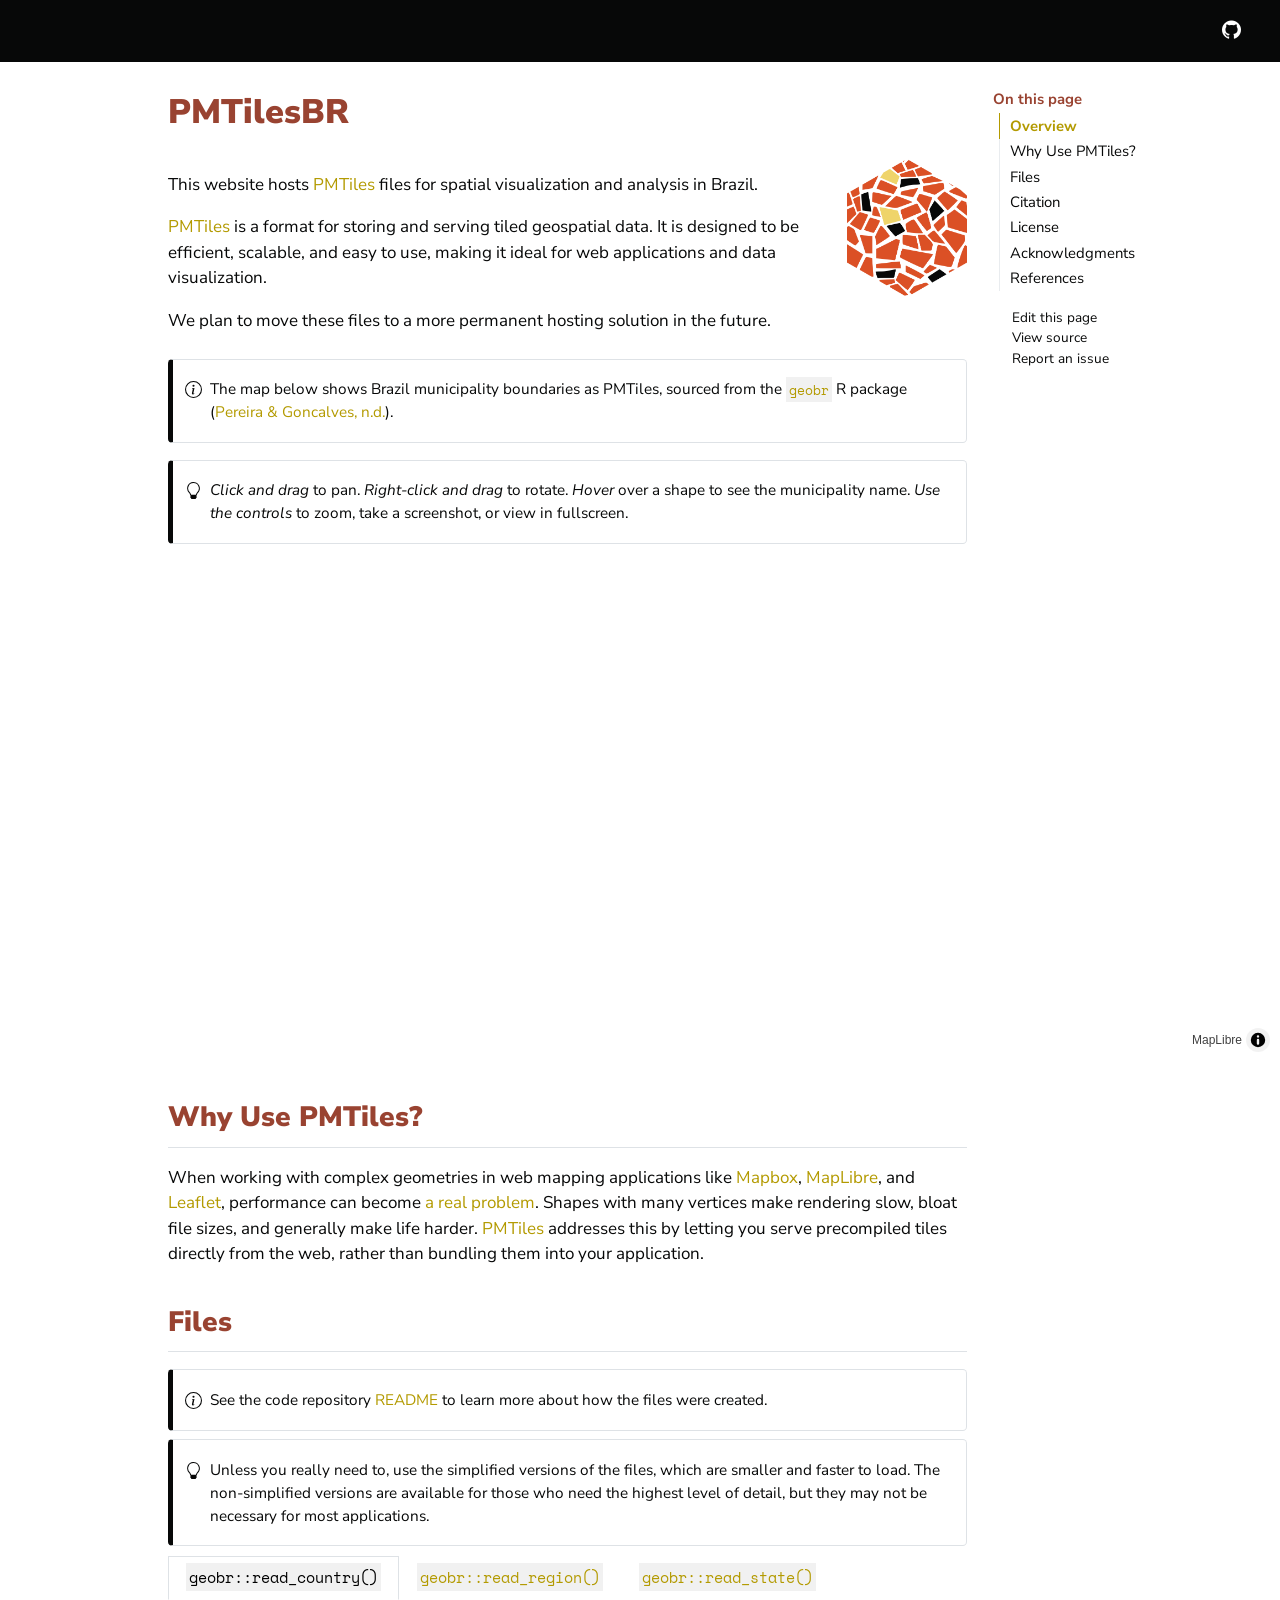
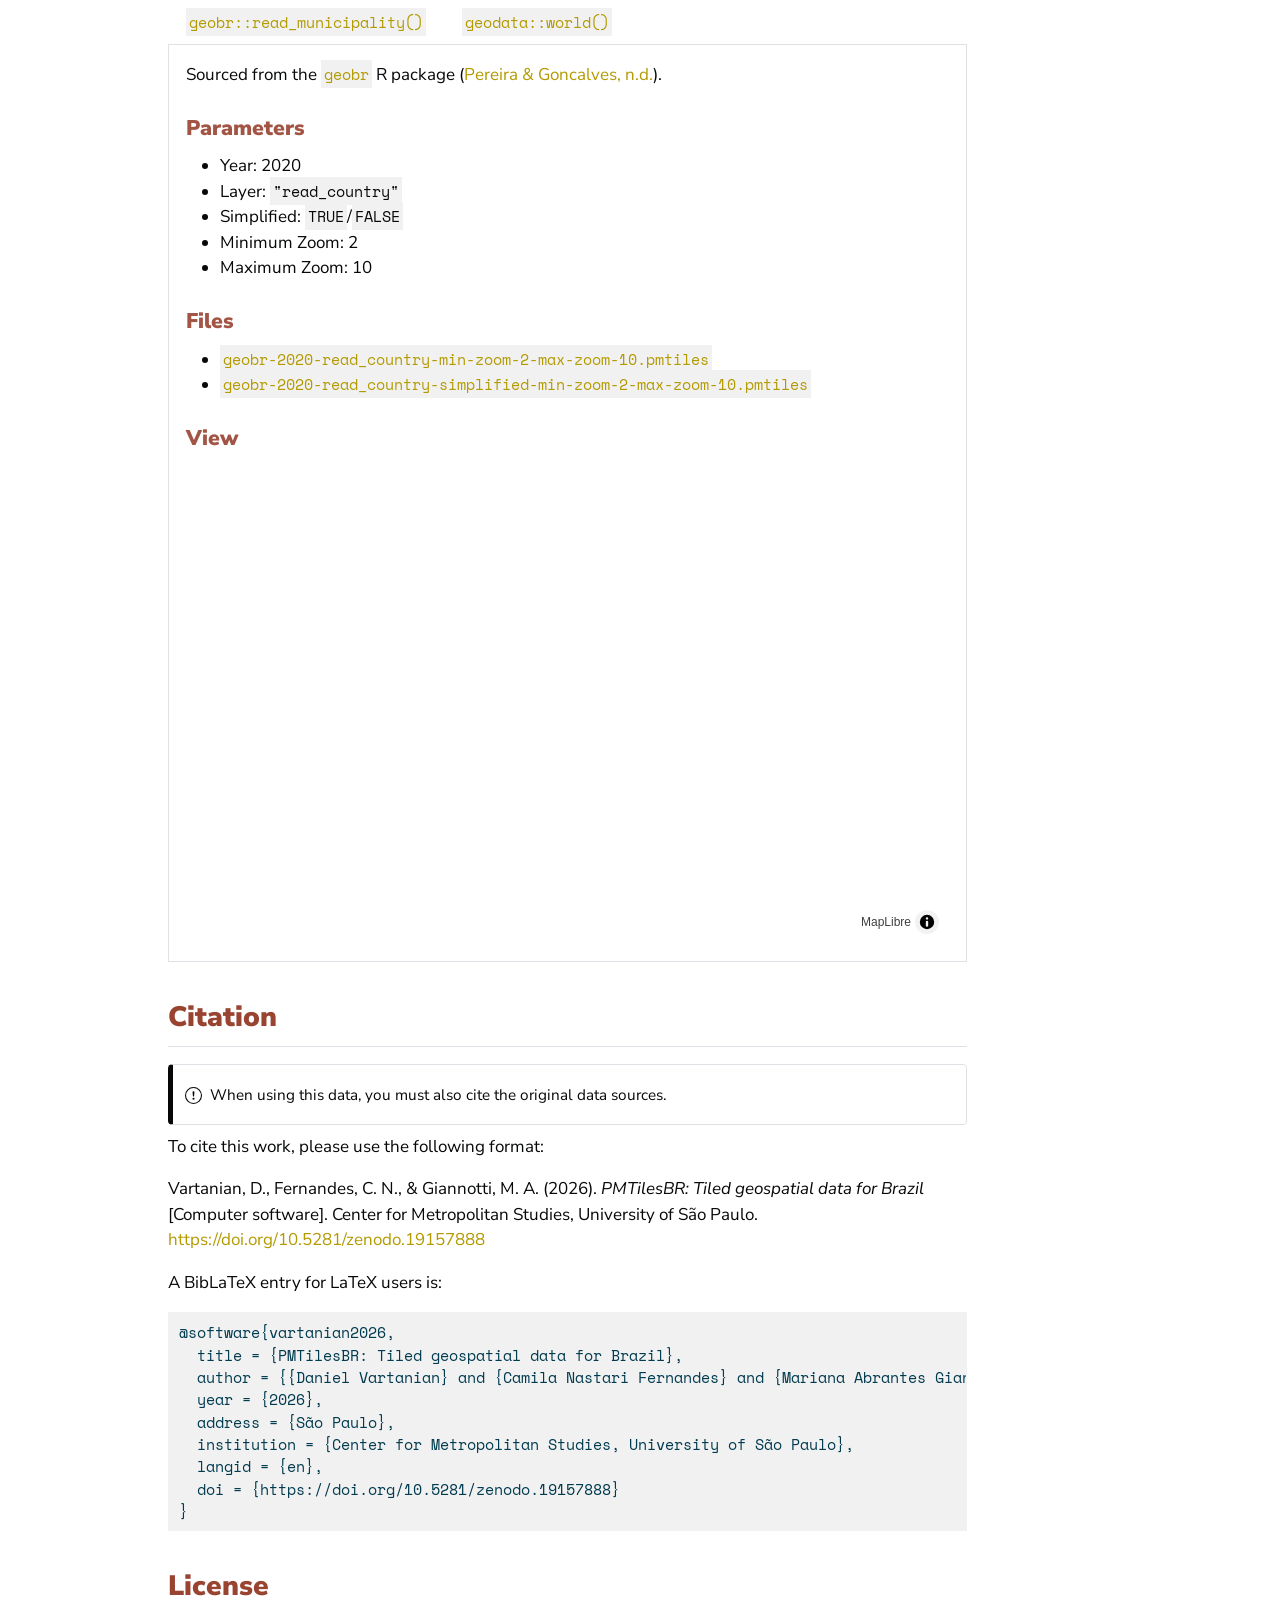
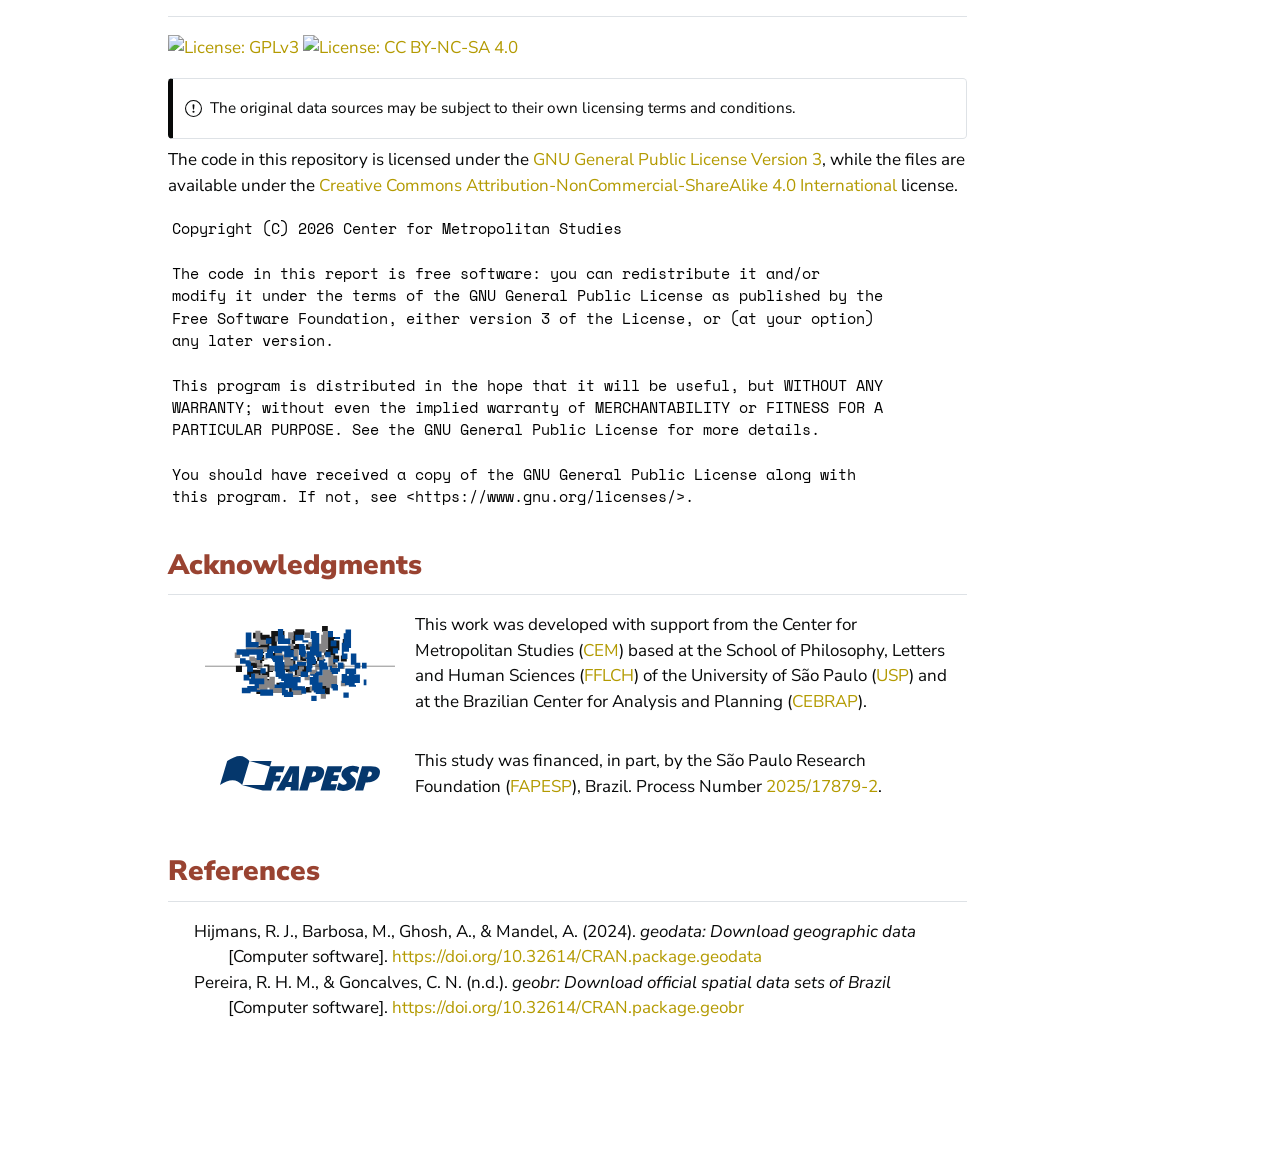
==== commit 9e85bfaa: "Fix hex logo float" ====
--- a/docs/index.html
+++ b/docs/index.html
@@ -215,15 +215,11 @@
 
 
 </header><section id="overview" class="level2 first-h2 page-columns page-full"><h2 class="first-h2 anchored" data-anchor-id="overview">Overview</h2>
-<div style="display: grid; grid-template-columns: 1fr auto; gap: 1.5rem; align-items: start;">
 <div>
+<p><img src="images/logo.png" class="img-fluid" style="float: right; margin-left: 1.5rem; margin-top: 0.25rem;" width="120"></p>
 <p>This website hosts <a href="https://docs.protomaps.com/pmtiles/">PMTiles</a> files for spatial visualization and analysis in Brazil.</p>
 <p><a href="https://docs.protomaps.com/pmtiles/">PMTiles</a> is a format for storing and serving tiled geospatial data. It is designed to be efficient, scalable, and easy to use, making it ideal for web applications and data visualization.</p>
 <p>We plan to move these files to a more permanent hosting solution in the future.</p>
-</div>
-<div style="margin-top: -1rem;">
-<p><img src="images/logo.png" class="img-fluid" width="120"></p>
-</div>
 </div>
 <div class="callout callout-style-simple callout-note">
 <div class="callout-body d-flex">
@@ -248,7 +244,7 @@
 <div class="cell page-columns page-full">
 <div class="cell-output-display column-screen">
 <div id="htmlwidget-f419e2df87e00edacb1d" style="width:100%;height:480px;" class="maplibregl html-widget"></div>
-<script type="application/json" data-for="htmlwidget-f419e2df87e00edacb1d">{"x":{"style":"https://basemaps.cartocdn.com/gl/voyager-gl-style/style.json","center":[0,0],"zoom":0,"bearing":0,"pitch":0,"projection":"mercator","additional_params":{"scrollZoom":false,"bounds":[-73.98681000000001,-33.751084,-28.847777,5.2696189]},"sources":[{"id":"4836a34ace49239af04f2aa08f417a32","type":"vector","url":"pmtiles://https://cem-usp.github.io/pmtilesbr/pmtiles/geobr-2024-read_municipality-simplified-min-zoom-2-max-zoom-10.pmtiles"}],"layers":[{"id":"4836a34ace49239af04f2aa08f417a32_fill","type":"fill","source":"4836a34ace49239af04f2aa08f417a32","source_layer":"read_municipality","paint":{"fill-antialias":true,"fill-color":["match",["get","code_muni"],1100015,"#DB5025",1100023,"#DB5025",1100031,"#DB5025",1100049,"#DB5025",1100056,"#070808",1100064,"#DB5025",1100072,"#DB5025",1100080,"#EFD46A",1100098,"#070808",1100106,"#DB5025",1100114,"#DB5025",1100122,"#DB5025",1100130,"#DB5025",1100148,"#DB5025",1100155,"#DB5025",1100189,"#DB5025",1100205,"#EFD46A",1100254,"#DB5025",1100262,"#DB5025",1100288,"#DB5025",1100296,"#EFD46A",1100304,"#DB5025",1100320,"#EFD46A",1100338,"#DB5025",1100346,"#070808",1100379,"#DB5025",1100403,"#DB5025",1100452,"#EFD46A",1100502,"#DB5025",1100601,"#070808",1100700,"#DB5025",1100809,"#070808",1100908,"#EFD46A",1100924,"#EFD46A",1100940,"#DB5025",1101005,"#DB5025",1101104,"#DB5025",1101203,"#DB5025",1101302,"#DB5025",1101401,"#DB5025",1101435,"#DB5025",1101450,"#DB5025",1101468,"#DB5025",1101476,"#EFD46A",1101484,"#DB5025",1101492,"#DB5025",1101500,"#070808",1101559,"#EFD46A",1101609,"#EFD46A",1101708,"#DB5025",1101757,"#DB5025",1101807,"#DB5025",1200013,"#DB5025",1200054,"#DB5025",1200104,"#DB5025",1200138,"#DB5025",1200179,"#DB5025",1200203,"#DB5025",1200252,"#DB5025",1200302,"#DB5025",1200328,"#070808",1200336,"#070808",1200344,"#DB5025",1200351,"#070808",1200385,"#DB5025",1200393,"#DB5025",1200401,"#DB5025",1200427,"#DB5025",1200435,"#DB5025",1200450,"#DB5025",1200500,"#070808",1200609,"#DB5025",1200708,"#DB5025",1200807,"#DB5025",1300029,"#EFD46A",1300060,"#DB5025",1300086,"#DB5025",1300102,"#DB5025",1300144,"#DB5025",1300201,"#DB5025",1300300,"#070808",1300409,"#DB5025",1300508,"#EFD46A",1300607,"#DB5025",1300631,"#DB5025",1300680,"#EFD46A",1300706,"#EFD46A",1300805,"#DB5025",1300839,"#DB5025",1300904,"#EFD46A",1301001,"#DB5025",1301100,"#DB5025",1301159,"#DB5025",1301209,"#EFD46A",1301308,"#070808",1301407,"#DB5025",1301506,"#EFD46A",1301605,"#EFD46A",1301654,"#EFD46A",1301704,"#DB5025",1301803,"#EFD46A",1301852,"#EFD46A",1301902,"#EFD46A",1301951,"#EFD46A",1302009,"#070808",1302108,"#DB5025",1302207,"#EFD46A",1302306,"#EFD46A",1302405,"#DB5025",1302504,"#DB5025",1302553,"#DB5025",1302603,"#DB5025",1302702,"#DB5025",1302801,"#DB5025",1302900,"#DB5025",1303007,"#070808",1303106,"#DB5025",1303205,"#DB5025",1303304,"#DB5025",1303403,"#DB5025",1303502,"#070808",1303536,"#DB5025",1303569,"#DB5025",1303601,"#DB5025",1303700,"#070808",1303809,"#DB5025",1303908,"#DB5025",1303957,"#EFD46A",1304005,"#DB5025",1304062,"#DB5025",1304104,"#DB5025",1304203,"#DB5025",1304237,"#DB5025",1304260,"#DB5025",1304302,"#DB5025",1304401,"#EFD46A",1400027,"#DB5025",1400050,"#DB5025",1400100,"#DB5025",1400159,"#DB5025",1400175,"#EFD46A",1400209,"#EFD46A",1400233,"#070808",1400282,"#070808",1400308,"#DB5025",1400407,"#DB5025",1400456,"#DB5025",1400472,"#DB5025",1400506,"#DB5025",1400605,"#DB5025",1400704,"#DB5025",1500107,"#DB5025",1500131,"#DB5025",1500206,"#DB5025",1500305,"#DB5025",1500347,"#DB5025",1500404,"#070808",1500503,"#EFD46A",1500602,"#DB5025",1500701,"#EFD46A",1500800,"#DB5025",1500859,"#DB5025",1500909,"#DB5025",1500958,"#DB5025",1501006,"#DB5025",1501105,"#DB5025",1501204,"#DB5025",1501253,"#DB5025",1501303,"#070808",1501402,"#EFD46A",1501451,"#070808",1501501,"#DB5025",1501576,"#070808",1501600,"#070808",1501709,"#DB5025",1501725,"#DB5025",1501758,"#DB5025",1501782,"#DB5025",1501808,"#EFD46A",1501907,"#DB5025",1501956,"#070808",1502004,"#070808",1502103,"#DB5025",1502152,"#DB5025",1502202,"#DB5025",1502301,"#DB5025",1502400,"#DB5025",1502509,"#DB5025",1502608,"#DB5025",1502707,"#DB5025",1502756,"#DB5025",1502764,"#EFD46A",1502772,"#EFD46A",1502806,"#DB5025",1502855,"#DB5025",1502905,"#DB5025",1502939,"#DB5025",1502954,"#DB5025",1503002,"#070808",1503044,"#EFD46A",1503077,"#DB5025",1503093,"#EFD46A",1503101,"#DB5025",1503200,"#DB5025",1503309,"#DB5025",1503408,"#DB5025",1503457,"#070808",1503507,"#070808",1503606,"#EFD46A",1503705,"#DB5025",1503754,"#DB5025",1503804,"#EFD46A",1503903,"#EFD46A",1504000,"#EFD46A",1504059,"#DB5025",1504109,"#DB5025",1504208,"#070808",1504307,"#DB5025",1504406,"#DB5025",1504422,"#DB5025",1504455,"#EFD46A",1504505,"#DB5025",1504604,"#EFD46A",1504703,"#EFD46A",1504752,"#DB5025",1504802,"#DB5025",1504901,"#DB5025",1504950,"#EFD46A",1504976,"#DB5025",1505007,"#DB5025",1505031,"#DB5025",1505064,"#DB5025",1505106,"#DB5025",1505205,"#DB5025",1505304,"#DB5025",1505403,"#EFD46A",1505437,"#DB5025",1505486,"#DB5025",1505494,"#DB5025",1505502,"#DB5025",1505536,"#EFD46A",1505551,"#DB5025",1505601,"#DB5025",1505635,"#DB5025",1505650,"#DB5025",1505700,"#EFD46A",1505809,"#DB5025",1505908,"#DB5025",1506005,"#EFD46A",1506104,"#EFD46A",1506112,"#DB5025",1506138,"#EFD46A",1506161,"#DB5025",1506187,"#DB5025",1506195,"#DB5025",1506203,"#DB5025",1506302,"#DB5025",1506351,"#DB5025",1506401,"#EFD46A",1506500,"#DB5025",1506559,"#DB5025",1506583,"#DB5025",1506609,"#DB5025",1506708,"#EFD46A",1506807,"#EFD46A",1506906,"#DB5025",1507003,"#EFD46A",1507102,"#DB5025",1507151,"#DB5025",1507201,"#DB5025",1507300,"#070808",1507409,"#DB5025",1507458,"#DB5025",1507466,"#DB5025",1507474,"#DB5025",1507508,"#070808",1507607,"#EFD46A",1507706,"#DB5025",1507755,"#DB5025",1507805,"#DB5025",1507904,"#DB5025",1507953,"#EFD46A",1507961,"#DB5025",1507979,"#DB5025",1508001,"#070808",1508035,"#070808",1508050,"#DB5025",1508084,"#DB5025",1508100,"#DB5025",1508126,"#DB5025",1508159,"#DB5025",1508209,"#DB5025",1508308,"#070808",1508357,"#DB5025",1508407,"#DB5025",1600055,"#070808",1600105,"#DB5025",1600154,"#DB5025",1600204,"#070808",1600212,"#070808",1600238,"#DB5025",1600253,"#DB5025",1600279,"#DB5025",1600303,"#070808",1600402,"#DB5025",1600501,"#DB5025",1600535,"#DB5025",1600550,"#DB5025",1600600,"#DB5025",1600709,"#070808",1600808,"#DB5025",1700251,"#DB5025",1700301,"#DB5025",1700350,"#DB5025",1700400,"#DB5025",1700707,"#070808",1701002,"#DB5025",1701051,"#070808",1701101,"#070808",1701309,"#DB5025",1701903,"#DB5025",1702000,"#DB5025",1702109,"#DB5025",1702158,"#DB5025",1702208,"#DB5025",1702307,"#EFD46A",1702406,"#EFD46A",1702554,"#DB5025",1702703,"#EFD46A",1702901,"#DB5025",1703008,"#EFD46A",1703057,"#DB5025",1703073,"#DB5025",1703107,"#DB5025",1703206,"#DB5025",1703305,"#DB5025",1703602,"#DB5025",1703701,"#DB5025",1703800,"#DB5025",1703826,"#EFD46A",1703842,"#070808",1703867,"#070808",1703883,"#EFD46A",1703891,"#DB5025",1703909,"#DB5025",1704105,"#DB5025",1704600,"#DB5025",1705102,"#EFD46A",1705508,"#DB5025",1705557,"#DB5025",1705607,"#DB5025",1706001,"#070808",1706100,"#DB5025",1706258,"#DB5025",1706506,"#DB5025",1707009,"#DB5025",1707108,"#DB5025",1707207,"#DB5025",1707306,"#DB5025",1707405,"#EFD46A",1707553,"#DB5025",1707652,"#DB5025",1707702,"#EFD46A",1708205,"#EFD46A",1708254,"#DB5025",1708304,"#DB5025",1709005,"#DB5025",1709302,"#EFD46A",1709500,"#EFD46A",1709807,"#DB5025",1710508,"#DB5025",1710706,"#DB5025",1710904,"#DB5025",1711100,"#DB5025",1711506,"#DB5025",1711803,"#DB5025",1711902,"#DB5025",1711951,"#EFD46A",1712009,"#EFD46A",1712157,"#EFD46A",1712405,"#DB5025",1712454,"#DB5025",1712504,"#DB5025",1712702,"#DB5025",1712801,"#DB5025",1713205,"#DB5025",1713304,"#DB5025",1713601,"#DB5025",1713700,"#070808",1713809,"#070808",1713957,"#DB5025",1714203,"#DB5025",1714302,"#EFD46A",1714880,"#DB5025",1715002,"#EFD46A",1715101,"#EFD46A",1715150,"#070808",1715259,"#DB5025",1715507,"#DB5025",1715705,"#DB5025",1715754,"#DB5025",1716109,"#DB5025",1716208,"#DB5025",1716307,"#DB5025",1716505,"#DB5025",1716604,"#EFD46A",1716653,"#DB5025",1716703,"#DB5025",1717008,"#DB5025",1717206,"#DB5025",1717503,"#DB5025",1717800,"#070808",1717909,"#070808",1718006,"#070808",1718204,"#DB5025",1718303,"#DB5025",1718402,"#DB5025",1718451,"#DB5025",1718501,"#DB5025",1718550,"#DB5025",1718659,"#070808",1718709,"#DB5025",1718758,"#070808",1718808,"#EFD46A",1718840,"#DB5025",1718865,"#DB5025",1718881,"#DB5025",1718899,"#DB5025",1718907,"#DB5025",1719004,"#DB5025",1720002,"#DB5025",1720101,"#DB5025",1720150,"#DB5025",1720200,"#DB5025",1720259,"#EFD46A",1720309,"#DB5025",1720499,"#EFD46A",1720655,"#DB5025",1720804,"#070808",1720853,"#EFD46A",1720903,"#DB5025",1720937,"#070808",1720978,"#DB5025",1721000,"#DB5025",1721109,"#DB5025",1721208,"#EFD46A",1721257,"#DB5025",1721307,"#EFD46A",1722081,"#EFD46A",1722107,"#DB5025",2100055,"#DB5025",2100105,"#EFD46A",2100154,"#070808",2100204,"#DB5025",2100303,"#EFD46A",2100402,"#070808",2100436,"#DB5025",2100477,"#DB5025",2100501,"#070808",2100550,"#070808",2100600,"#DB5025",2100709,"#DB5025",2100808,"#DB5025",2100832,"#DB5025",2100873,"#070808",2100907,"#DB5025",2100956,"#DB5025",2101004,"#DB5025",2101103,"#DB5025",2101202,"#070808",2101251,"#DB5025",2101301,"#DB5025",2101350,"#DB5025",2101400,"#DB5025",2101509,"#DB5025",2101608,"#DB5025",2101707,"#DB5025",2101731,"#DB5025",2101772,"#DB5025",2101806,"#DB5025",2101905,"#DB5025",2101939,"#070808",2101970,"#070808",2102002,"#DB5025",2102036,"#070808",2102077,"#DB5025",2102101,"#EFD46A",2102150,"#DB5025",2102200,"#DB5025",2102309,"#DB5025",2102325,"#EFD46A",2102358,"#EFD46A",2102374,"#DB5025",2102408,"#DB5025",2102507,"#EFD46A",2102556,"#DB5025",2102606,"#DB5025",2102705,"#DB5025",2102754,"#DB5025",2102804,"#EFD46A",2102903,"#DB5025",2103000,"#DB5025",2103109,"#DB5025",2103125,"#DB5025",2103158,"#DB5025",2103174,"#DB5025",2103208,"#070808",2103257,"#DB5025",2103307,"#DB5025",2103406,"#DB5025",2103505,"#DB5025",2103554,"#EFD46A",2103604,"#DB5025",2103703,"#DB5025",2103752,"#EFD46A",2103802,"#DB5025",2103901,"#DB5025",2104008,"#DB5025",2104057,"#DB5025",2104073,"#DB5025",2104081,"#DB5025",2104099,"#EFD46A",2104107,"#DB5025",2104206,"#DB5025",2104305,"#DB5025",2104404,"#DB5025",2104503,"#DB5025",2104552,"#EFD46A",2104602,"#EFD46A",2104628,"#DB5025",2104651,"#EFD46A",2104677,"#DB5025",2104701,"#EFD46A",2104800,"#DB5025",2104909,"#EFD46A",2105005,"#DB5025",2105104,"#DB5025",2105153,"#DB5025",2105203,"#DB5025",2105302,"#DB5025",2105351,"#DB5025",2105401,"#DB5025",2105427,"#DB5025",2105450,"#DB5025",2105476,"#DB5025",2105500,"#DB5025",2105609,"#DB5025",2105658,"#EFD46A",2105708,"#DB5025",2105807,"#DB5025",2105906,"#DB5025",2105922,"#DB5025",2105948,"#070808",2105963,"#070808",2105989,"#070808",2106003,"#DB5025",2106102,"#DB5025",2106201,"#EFD46A",2106300,"#DB5025",2106326,"#DB5025",2106359,"#EFD46A",2106375,"#DB5025",2106409,"#DB5025",2106508,"#EFD46A",2106607,"#DB5025",2106631,"#DB5025",2106672,"#DB5025",2106706,"#EFD46A",2106755,"#DB5025",2106805,"#DB5025",2106904,"#DB5025",2107001,"#DB5025",2107100,"#DB5025",2107209,"#EFD46A",2107258,"#EFD46A",2107308,"#DB5025",2107357,"#070808",2107407,"#DB5025",2107456,"#DB5025",2107506,"#EFD46A",2107605,"#DB5025",2107704,"#DB5025",2107803,"#DB5025",2107902,"#DB5025",2108009,"#DB5025",2108058,"#DB5025",2108108,"#DB5025",2108207,"#DB5025",2108256,"#DB5025",2108306,"#DB5025",2108405,"#DB5025",2108454,"#EFD46A",2108504,"#DB5025",2108603,"#EFD46A",2108702,"#DB5025",2108801,"#DB5025",2108900,"#DB5025",2109007,"#DB5025",2109056,"#DB5025",2109106,"#070808",2109205,"#DB5025",2109239,"#DB5025",2109270,"#EFD46A",2109304,"#DB5025",2109403,"#070808",2109452,"#DB5025",2109502,"#DB5025",2109551,"#EFD46A",2109601,"#070808",2109700,"#EFD46A",2109759,"#DB5025",2109809,"#DB5025",2109908,"#DB5025",2110005,"#DB5025",2110039,"#DB5025",2110104,"#DB5025",2110203,"#DB5025",2110237,"#DB5025",2110278,"#DB5025",2110302,"#EFD46A",2110401,"#DB5025",2110500,"#DB5025",2110609,"#DB5025",2110658,"#DB5025",2110708,"#DB5025",2110807,"#DB5025",2110856,"#DB5025",2110906,"#EFD46A",2111003,"#DB5025",2111029,"#EFD46A",2111052,"#DB5025",2111078,"#DB5025",2111102,"#DB5025",2111201,"#EFD46A",2111250,"#070808",2111300,"#DB5025",2111409,"#DB5025",2111508,"#070808",2111532,"#DB5025",2111573,"#EFD46A",2111607,"#DB5025",2111631,"#DB5025",2111672,"#DB5025",2111706,"#070808",2111722,"#EFD46A",2111748,"#DB5025",2111763,"#DB5025",2111789,"#DB5025",2111805,"#DB5025",2111904,"#EFD46A",2111953,"#EFD46A",2112001,"#DB5025",2112100,"#DB5025",2112209,"#DB5025",2112233,"#EFD46A",2112274,"#070808",2112308,"#DB5025",2112407,"#DB5025",2112456,"#DB5025",2112506,"#EFD46A",2112605,"#DB5025",2112704,"#EFD46A",2112803,"#DB5025",2112852,"#DB5025",2112902,"#EFD46A",2113009,"#DB5025",2114007,"#DB5025",2200053,"#EFD46A",2200103,"#DB5025",2200202,"#DB5025",2200251,"#DB5025",2200277,"#DB5025",2200301,"#DB5025",2200400,"#DB5025",2200459,"#DB5025",2200509,"#DB5025",2200608,"#DB5025",2200707,"#DB5025",2200806,"#DB5025",2200905,"#DB5025",2200954,"#EFD46A",2201002,"#EFD46A",2201051,"#DB5025",2201101,"#DB5025",2201150,"#DB5025",2201176,"#DB5025",2201200,"#DB5025",2201309,"#070808",2201408,"#DB5025",2201507,"#DB5025",2201556,"#EFD46A",2201572,"#070808",2201606,"#DB5025",2201705,"#EFD46A",2201739,"#DB5025",2201770,"#070808",2201804,"#EFD46A",2201903,"#DB5025",2201919,"#DB5025",2201929,"#DB5025",2201945,"#DB5025",2201960,"#DB5025",2201988,"#EFD46A",2202000,"#DB5025",2202026,"#DB5025",2202059,"#EFD46A",2202075,"#DB5025",2202083,"#DB5025",2202091,"#DB5025",2202109,"#DB5025",2202117,"#070808",2202133,"#070808",2202174,"#EFD46A",2202208,"#EFD46A",2202251,"#EFD46A",2202307,"#070808",2202406,"#EFD46A",2202455,"#EFD46A",2202505,"#DB5025",2202539,"#070808",2202554,"#070808",2202604,"#DB5025",2202653,"#EFD46A",2202703,"#DB5025",2202711,"#DB5025",2202729,"#DB5025",2202737,"#DB5025",2202752,"#070808",2202778,"#DB5025",2202802,"#DB5025",2202851,"#DB5025",2202901,"#DB5025",2203008,"#DB5025",2203107,"#DB5025",2203206,"#DB5025",2203230,"#EFD46A",2203255,"#EFD46A",2203271,"#070808",2203305,"#DB5025",2203354,"#DB5025",2203404,"#DB5025",2203420,"#DB5025",2203453,"#EFD46A",2203503,"#DB5025",2203602,"#DB5025",2203701,"#DB5025",2203750,"#EFD46A",2203800,"#DB5025",2203859,"#DB5025",2203909,"#DB5025",2204006,"#DB5025",2204105,"#DB5025",2204154,"#DB5025",2204204,"#EFD46A",2204303,"#DB5025",2204352,"#DB5025",2204402,"#DB5025",2204501,"#DB5025",2204550,"#070808",2204600,"#DB5025",2204659,"#DB5025",2204709,"#DB5025",2204808,"#EFD46A",2204907,"#DB5025",2205003,"#DB5025",2205102,"#DB5025",2205151,"#DB5025",2205201,"#DB5025",2205250,"#DB5025",2205276,"#DB5025",2205300,"#DB5025",2205359,"#DB5025",2205409,"#070808",2205458,"#DB5025",2205508,"#EFD46A",2205516,"#DB5025",2205524,"#DB5025",2205532,"#EFD46A",2205540,"#DB5025",2205557,"#DB5025",2205565,"#DB5025",2205573,"#070808",2205581,"#DB5025",2205599,"#070808",2205607,"#DB5025",2205706,"#DB5025",2205805,"#DB5025",2205854,"#DB5025",2205904,"#DB5025",2205953,"#DB5025",2206001,"#EFD46A",2206050,"#DB5025",2206100,"#DB5025",2206209,"#DB5025",2206308,"#070808",2206357,"#DB5025",2206407,"#EFD46A",2206506,"#DB5025",2206605,"#DB5025",2206654,"#DB5025",2206670,"#EFD46A",2206696,"#DB5025",2206704,"#EFD46A",2206720,"#DB5025",2206753,"#DB5025",2206803,"#DB5025",2206902,"#DB5025",2206951,"#DB5025",2207009,"#DB5025",2207108,"#070808",2207207,"#EFD46A",2207306,"#EFD46A",2207355,"#DB5025",2207405,"#DB5025",2207504,"#EFD46A",2207553,"#DB5025",2207603,"#DB5025",2207702,"#DB5025",2207751,"#EFD46A",2207777,"#DB5025",2207793,"#DB5025",2207801,"#DB5025",2207850,"#DB5025",2207900,"#DB5025",2207934,"#EFD46A",2207959,"#DB5025",2208007,"#DB5025",2208106,"#DB5025",2208205,"#DB5025",2208304,"#DB5025",2208403,"#070808",2208502,"#DB5025",2208551,"#EFD46A",2208601,"#DB5025",2208650,"#EFD46A",2208700,"#070808",2208809,"#DB5025",2208858,"#DB5025",2208874,"#DB5025",2208908,"#EFD46A",2209005,"#EFD46A",2209104,"#DB5025",2209153,"#070808",2209203,"#070808",2209302,"#DB5025",2209351,"#EFD46A",2209377,"#DB5025",2209401,"#DB5025",2209450,"#EFD46A",2209500,"#DB5025",2209559,"#EFD46A",2209609,"#EFD46A",2209658,"#DB5025",2209708,"#DB5025",2209757,"#DB5025",2209807,"#DB5025",2209856,"#DB5025",2209872,"#DB5025",2209906,"#DB5025",2209955,"#DB5025",2209971,"#DB5025",2210003,"#DB5025",2210052,"#DB5025",2210102,"#DB5025",2210201,"#DB5025",2210300,"#DB5025",2210359,"#DB5025",2210375,"#EFD46A",2210383,"#DB5025",2210391,"#EFD46A",2210409,"#EFD46A",2210508,"#DB5025",2210607,"#DB5025",2210623,"#DB5025",2210631,"#DB5025",2210656,"#EFD46A",2210706,"#EFD46A",2210805,"#DB5025",2210904,"#070808",2210938,"#DB5025",2210953,"#DB5025",2210979,"#EFD46A",2211001,"#DB5025",2211100,"#DB5025",2211209,"#EFD46A",2211308,"#DB5025",2211357,"#DB5025",2211407,"#DB5025",2211506,"#DB5025",2211605,"#DB5025",2211704,"#070808",2300101,"#EFD46A",2300150,"#EFD46A",2300200,"#DB5025",2300309,"#DB5025",2300408,"#EFD46A",2300507,"#DB5025",2300606,"#EFD46A",2300705,"#070808",2300754,"#DB5025",2300804,"#070808",2300903,"#DB5025",2301000,"#DB5025",2301109,"#DB5025",2301208,"#DB5025",2301257,"#DB5025",2301307,"#DB5025",2301406,"#070808",2301505,"#EFD46A",2301604,"#DB5025",2301703,"#DB5025",2301802,"#EFD46A",2301851,"#070808",2301901,"#DB5025",2301950,"#DB5025",2302008,"#EFD46A",2302057,"#DB5025",2302107,"#DB5025",2302206,"#DB5025",2302305,"#DB5025",2302404,"#DB5025",2302503,"#DB5025",2302602,"#DB5025",2302701,"#DB5025",2302800,"#DB5025",2302909,"#EFD46A",2303006,"#DB5025",2303105,"#DB5025",2303204,"#EFD46A",2303303,"#EFD46A",2303402,"#DB5025",2303501,"#DB5025",2303600,"#DB5025",2303659,"#DB5025",2303709,"#070808",2303808,"#DB5025",2303907,"#DB5025",2303931,"#DB5025",2303956,"#DB5025",2304004,"#DB5025",2304103,"#DB5025",2304202,"#DB5025",2304236,"#070808",2304251,"#DB5025",2304269,"#DB5025",2304277,"#EFD46A",2304285,"#DB5025",2304301,"#EFD46A",2304350,"#DB5025",2304400,"#070808",2304459,"#EFD46A",2304509,"#DB5025",2304608,"#DB5025",2304657,"#EFD46A",2304707,"#DB5025",2304806,"#DB5025",2304905,"#EFD46A",2304954,"#DB5025",2305001,"#DB5025",2305100,"#DB5025",2305209,"#070808",2305233,"#070808",2305266,"#DB5025",2305308,"#DB5025",2305332,"#DB5025",2305357,"#DB5025",2305407,"#070808",2305506,"#DB5025",2305605,"#DB5025",2305654,"#DB5025",2305704,"#DB5025",2305803,"#DB5025",2305902,"#DB5025",2306009,"#DB5025",2306108,"#EFD46A",2306207,"#EFD46A",2306256,"#DB5025",2306306,"#DB5025",2306405,"#DB5025",2306504,"#DB5025",2306553,"#EFD46A",2306603,"#DB5025",2306702,"#DB5025",2306801,"#DB5025",2306900,"#EFD46A",2307007,"#DB5025",2307106,"#DB5025",2307205,"#DB5025",2307254,"#EFD46A",2307304,"#070808",2307403,"#EFD46A",2307502,"#DB5025",2307601,"#DB5025",2307635,"#DB5025",2307650,"#DB5025",2307700,"#EFD46A",2307809,"#DB5025",2307908,"#DB5025",2308005,"#DB5025",2308104,"#DB5025",2308203,"#DB5025",2308302,"#DB5025",2308351,"#DB5025",2308377,"#DB5025",2308401,"#DB5025",2308500,"#070808",2308609,"#DB5025",2308708,"#EFD46A",2308807,"#DB5025",2308906,"#DB5025",2309003,"#070808",2309102,"#DB5025",2309201,"#EFD46A",2309300,"#DB5025",2309409,"#DB5025",2309458,"#DB5025",2309508,"#DB5025",2309607,"#DB5025",2309706,"#DB5025",2309805,"#EFD46A",2309904,"#070808",2310001,"#DB5025",2310100,"#EFD46A",2310209,"#DB5025",2310258,"#DB5025",2310308,"#DB5025",2310407,"#DB5025",2310506,"#DB5025",2310605,"#DB5025",2310704,"#EFD46A",2310803,"#EFD46A",2310852,"#DB5025",2310902,"#DB5025",2310951,"#DB5025",2311009,"#DB5025",2311108,"#DB5025",2311207,"#EFD46A",2311231,"#DB5025",2311264,"#070808",2311306,"#DB5025",2311355,"#DB5025",2311405,"#DB5025",2311504,"#EFD46A",2311603,"#DB5025",2311702,"#DB5025",2311801,"#DB5025",2311900,"#DB5025",2311959,"#EFD46A",2312007,"#DB5025",2312106,"#EFD46A",2312205,"#DB5025",2312304,"#DB5025",2312403,"#DB5025",2312502,"#DB5025",2312601,"#DB5025",2312700,"#DB5025",2312809,"#DB5025",2312908,"#DB5025",2313005,"#DB5025",2313104,"#DB5025",2313203,"#DB5025",2313252,"#DB5025",2313302,"#DB5025",2313351,"#DB5025",2313401,"#DB5025",2313500,"#DB5025",2313559,"#EFD46A",2313609,"#EFD46A",2313708,"#DB5025",2313757,"#EFD46A",2313807,"#DB5025",2313906,"#DB5025",2313955,"#DB5025",2314003,"#DB5025",2314102,"#070808",2400109,"#DB5025",2400208,"#DB5025",2400307,"#070808",2400406,"#DB5025",2400505,"#070808",2400604,"#070808",2400703,"#DB5025",2400802,"#DB5025",2400901,"#DB5025",2401008,"#DB5025",2401107,"#DB5025",2401206,"#DB5025",2401305,"#DB5025",2401404,"#DB5025",2401453,"#EFD46A",2401503,"#DB5025",2401602,"#DB5025",2401651,"#EFD46A",2401701,"#DB5025",2401800,"#DB5025",2401859,"#070808",2401909,"#DB5025",2402006,"#EFD46A",2402105,"#DB5025",2402204,"#070808",2402303,"#DB5025",2402402,"#DB5025",2402501,"#DB5025",2402600,"#070808",2402709,"#EFD46A",2402808,"#DB5025",2402907,"#EFD46A",2403004,"#DB5025",2403103,"#DB5025",2403202,"#EFD46A",2403251,"#DB5025",2403301,"#DB5025",2403400,"#DB5025",2403509,"#DB5025",2403608,"#DB5025",2403707,"#070808",2403756,"#070808",2403806,"#DB5025",2403905,"#DB5025",2404002,"#DB5025",2404101,"#EFD46A",2404200,"#DB5025",2404309,"#EFD46A",2404408,"#EFD46A",2404507,"#EFD46A",2404606,"#DB5025",2404705,"#EFD46A",2404804,"#DB5025",2404853,"#DB5025",2404903,"#DB5025",2405009,"#DB5025",2405108,"#DB5025",2405207,"#DB5025",2405306,"#DB5025",2405405,"#DB5025",2405504,"#DB5025",2405603,"#DB5025",2405702,"#DB5025",2405801,"#EFD46A",2405900,"#DB5025",2406007,"#DB5025",2406106,"#DB5025",2406155,"#DB5025",2406205,"#DB5025",2406304,"#DB5025",2406403,"#DB5025",2406502,"#DB5025",2406601,"#DB5025",2406700,"#DB5025",2406809,"#DB5025",2406908,"#DB5025",2407005,"#EFD46A",2407104,"#EFD46A",2407203,"#DB5025",2407252,"#DB5025",2407302,"#DB5025",2407401,"#DB5025",2407500,"#DB5025",2407609,"#DB5025",2407708,"#DB5025",2407807,"#DB5025",2407906,"#DB5025",2408003,"#EFD46A",2408102,"#DB5025",2408201,"#070808",2408300,"#DB5025",2408409,"#070808",2408508,"#EFD46A",2408607,"#DB5025",2408706,"#EFD46A",2408805,"#DB5025",2408904,"#EFD46A",2408953,"#DB5025",2409100,"#DB5025",2409209,"#DB5025",2409308,"#DB5025",2409332,"#DB5025",2409407,"#DB5025",2409506,"#DB5025",2409605,"#EFD46A",2409704,"#EFD46A",2409803,"#DB5025",2409902,"#DB5025",2410009,"#EFD46A",2410108,"#DB5025",2410207,"#DB5025",2410256,"#DB5025",2410306,"#DB5025",2410405,"#070808",2410504,"#EFD46A",2410603,"#DB5025",2410702,"#DB5025",2410801,"#DB5025",2410900,"#DB5025",2411007,"#EFD46A",2411056,"#EFD46A",2411106,"#EFD46A",2411205,"#DB5025",2411403,"#DB5025",2411429,"#DB5025",2411502,"#DB5025",2411601,"#DB5025",2411700,"#DB5025",2411809,"#DB5025",2411908,"#DB5025",2412005,"#EFD46A",2412104,"#DB5025",2412203,"#DB5025",2412302,"#DB5025",2412401,"#DB5025",2412500,"#DB5025",2412559,"#070808",2412609,"#EFD46A",2412708,"#DB5025",2412807,"#DB5025",2412906,"#070808",2413003,"#DB5025",2413102,"#DB5025",2413201,"#070808",2413300,"#DB5025",2413359,"#DB5025",2413409,"#EFD46A",2413508,"#DB5025",2413557,"#DB5025",2413607,"#DB5025",2413706,"#070808",2413805,"#DB5025",2413904,"#DB5025",2414001,"#DB5025",2414100,"#DB5025",2414159,"#DB5025",2414209,"#DB5025",2414308,"#DB5025",2414407,"#EFD46A",2414456,"#DB5025",2414506,"#DB5025",2414605,"#DB5025",2414704,"#DB5025",2414753,"#DB5025",2414803,"#EFD46A",2414902,"#DB5025",2415008,"#070808",2500106,"#DB5025",2500205,"#DB5025",2500304,"#DB5025",2500403,"#DB5025",2500502,"#EFD46A",2500536,"#EFD46A",2500577,"#DB5025",2500601,"#DB5025",2500700,"#DB5025",2500734,"#DB5025",2500775,"#DB5025",2500809,"#EFD46A",2500908,"#DB5025",2501005,"#DB5025",2501104,"#070808",2501153,"#EFD46A",2501203,"#EFD46A",2501302,"#DB5025",2501351,"#DB5025",2501401,"#EFD46A",2501500,"#DB5025",2501534,"#DB5025",2501575,"#DB5025",2501609,"#DB5025",2501708,"#DB5025",2501807,"#DB5025",2501906,"#DB5025",2502003,"#DB5025",2502052,"#DB5025",2502102,"#DB5025",2502151,"#DB5025",2502201,"#DB5025",2502300,"#070808",2502409,"#EFD46A",2502508,"#EFD46A",2502607,"#EFD46A",2502706,"#EFD46A",2502805,"#EFD46A",2502904,"#070808",2503001,"#070808",2503100,"#DB5025",2503209,"#EFD46A",2503308,"#DB5025",2503407,"#DB5025",2503506,"#DB5025",2503555,"#DB5025",2503605,"#DB5025",2503704,"#DB5025",2503753,"#DB5025",2503803,"#DB5025",2503902,"#DB5025",2504009,"#DB5025",2504033,"#DB5025",2504074,"#DB5025",2504108,"#DB5025",2504157,"#DB5025",2504207,"#DB5025",2504306,"#DB5025",2504355,"#EFD46A",2504405,"#DB5025",2504504,"#DB5025",2504603,"#070808",2504702,"#EFD46A",2504801,"#DB5025",2504850,"#DB5025",2504900,"#DB5025",2505006,"#DB5025",2505105,"#DB5025",2505204,"#DB5025",2505238,"#EFD46A",2505279,"#DB5025",2505303,"#DB5025",2505352,"#DB5025",2505402,"#DB5025",2505501,"#DB5025",2505600,"#EFD46A",2505709,"#070808",2505808,"#DB5025",2505907,"#DB5025",2506004,"#DB5025",2506103,"#DB5025",2506202,"#EFD46A",2506251,"#DB5025",2506301,"#DB5025",2506400,"#DB5025",2506509,"#DB5025",2506608,"#070808",2506707,"#070808",2506806,"#DB5025",2506905,"#DB5025",2507002,"#070808",2507101,"#EFD46A",2507200,"#EFD46A",2507309,"#DB5025",2507408,"#DB5025",2507507,"#DB5025",2507606,"#EFD46A",2507705,"#DB5025",2507804,"#DB5025",2507903,"#DB5025",2508000,"#DB5025",2508109,"#DB5025",2508208,"#DB5025",2508307,"#DB5025",2508406,"#DB5025",2508505,"#EFD46A",2508554,"#070808",2508604,"#EFD46A",2508703,"#DB5025",2508802,"#DB5025",2508901,"#DB5025",2509008,"#EFD46A",2509057,"#EFD46A",2509107,"#DB5025",2509156,"#EFD46A",2509206,"#DB5025",2509305,"#070808",2509339,"#DB5025",2509370,"#DB5025",2509396,"#DB5025",2509404,"#DB5025",2509503,"#DB5025",2509602,"#DB5025",2509701,"#DB5025",2509800,"#DB5025",2509909,"#EFD46A",2510006,"#DB5025",2510105,"#DB5025",2510204,"#DB5025",2510303,"#EFD46A",2510402,"#DB5025",2510501,"#EFD46A",2510600,"#DB5025",2510659,"#EFD46A",2510709,"#EFD46A",2510808,"#070808",2510907,"#DB5025",2511004,"#070808",2511103,"#EFD46A",2511202,"#EFD46A",2511301,"#EFD46A",2511400,"#DB5025",2511509,"#DB5025",2511608,"#DB5025",2511707,"#DB5025",2511806,"#DB5025",2511905,"#DB5025",2512002,"#DB5025",2512036,"#DB5025",2512077,"#DB5025",2512101,"#DB5025",2512200,"#DB5025",2512309,"#070808",2512408,"#EFD46A",2512507,"#EFD46A",2512606,"#DB5025",2512705,"#070808",2512721,"#DB5025",2512747,"#DB5025",2512754,"#DB5025",2512762,"#DB5025",2512788,"#DB5025",2512804,"#DB5025",2512903,"#EFD46A",2513000,"#DB5025",2513109,"#DB5025",2513158,"#EFD46A",2513208,"#DB5025",2513307,"#DB5025",2513356,"#DB5025",2513406,"#DB5025",2513505,"#DB5025",2513604,"#070808",2513653,"#DB5025",2513703,"#DB5025",2513802,"#DB5025",2513851,"#EFD46A",2513901,"#DB5025",2513927,"#DB5025",2513943,"#EFD46A",2513968,"#DB5025",2513984,"#DB5025",2514008,"#DB5025",2514107,"#DB5025",2514206,"#EFD46A",2514305,"#DB5025",2514404,"#DB5025",2514453,"#070808",2514503,"#EFD46A",2514552,"#EFD46A",2514602,"#DB5025",2514651,"#DB5025",2514701,"#070808",2514800,"#070808",2514909,"#EFD46A",2515005,"#DB5025",2515104,"#DB5025",2515203,"#DB5025",2515302,"#070808",2515401,"#DB5025",2515500,"#DB5025",2515609,"#DB5025",2515708,"#EFD46A",2515807,"#070808",2515906,"#DB5025",2515930,"#DB5025",2515971,"#DB5025",2516003,"#DB5025",2516102,"#DB5025",2516151,"#DB5025",2516201,"#DB5025",2516300,"#DB5025",2516409,"#DB5025",2516508,"#070808",2516607,"#DB5025",2516706,"#DB5025",2516755,"#DB5025",2516805,"#DB5025",2516904,"#DB5025",2517001,"#DB5025",2517100,"#070808",2517209,"#DB5025",2517407,"#DB5025",2600054,"#070808",2600104,"#EFD46A",2600203,"#EFD46A",2600302,"#DB5025",2600401,"#EFD46A",2600500,"#DB5025",2600609,"#EFD46A",2600708,"#EFD46A",2600807,"#EFD46A",2600906,"#DB5025",2601003,"#DB5025",2601052,"#DB5025",2601102,"#DB5025",2601201,"#EFD46A",2601300,"#EFD46A",2601409,"#DB5025",2601508,"#DB5025",2601607,"#DB5025",2601706,"#DB5025",2601805,"#070808",2601904,"#DB5025",2602001,"#DB5025",2602100,"#DB5025",2602209,"#EFD46A",2602308,"#DB5025",2602407,"#DB5025",2602506,"#EFD46A",2602605,"#DB5025",2602704,"#DB5025",2602803,"#DB5025",2602902,"#DB5025",2603009,"#DB5025",2603108,"#DB5025",2603207,"#DB5025",2603306,"#DB5025",2603405,"#EFD46A",2603454,"#EFD46A",2603504,"#EFD46A",2603603,"#DB5025",2603702,"#DB5025",2603801,"#DB5025",2603900,"#DB5025",2603926,"#DB5025",2604007,"#EFD46A",2604106,"#DB5025",2604155,"#DB5025",2604205,"#DB5025",2604304,"#DB5025",2604403,"#DB5025",2604502,"#DB5025",2604601,"#DB5025",2604700,"#DB5025",2604809,"#DB5025",2604908,"#070808",2605004,"#DB5025",2605103,"#DB5025",2605152,"#070808",2605202,"#DB5025",2605301,"#DB5025",2605400,"#070808",2605459,"#DB5025",2605509,"#EFD46A",2605608,"#DB5025",2605707,"#070808",2605806,"#EFD46A",2605905,"#DB5025",2606002,"#DB5025",2606101,"#DB5025",2606200,"#DB5025",2606309,"#DB5025",2606408,"#DB5025",2606507,"#DB5025",2606606,"#DB5025",2606705,"#DB5025",2606804,"#EFD46A",2606903,"#DB5025",2607000,"#EFD46A",2607109,"#DB5025",2607208,"#EFD46A",2607307,"#DB5025",2607406,"#DB5025",2607505,"#DB5025",2607604,"#DB5025",2607653,"#DB5025",2607703,"#DB5025",2607752,"#DB5025",2607802,"#DB5025",2607901,"#DB5025",2607950,"#EFD46A",2608008,"#DB5025",2608057,"#DB5025",2608107,"#EFD46A",2608206,"#DB5025",2608255,"#EFD46A",2608305,"#DB5025",2608404,"#DB5025",2608453,"#DB5025",2608503,"#DB5025",2608602,"#DB5025",2608701,"#DB5025",2608750,"#DB5025",2608800,"#DB5025",2608909,"#DB5025",2609006,"#EFD46A",2609105,"#DB5025",2609154,"#DB5025",2609204,"#DB5025",2609303,"#EFD46A",2609402,"#070808",2609501,"#DB5025",2609600,"#DB5025",2609709,"#DB5025",2609808,"#DB5025",2609907,"#DB5025",2610004,"#EFD46A",2610103,"#070808",2610202,"#DB5025",2610301,"#DB5025",2610400,"#DB5025",2610509,"#DB5025",2610608,"#070808",2610707,"#DB5025",2610806,"#EFD46A",2610905,"#DB5025",2611002,"#DB5025",2611101,"#DB5025",2611200,"#070808",2611309,"#DB5025",2611408,"#DB5025",2611507,"#DB5025",2611533,"#DB5025",2611606,"#DB5025",2611705,"#DB5025",2611804,"#DB5025",2611903,"#EFD46A",2612000,"#EFD46A",2612109,"#DB5025",2612208,"#DB5025",2612307,"#DB5025",2612406,"#EFD46A",2612455,"#DB5025",2612471,"#070808",2612505,"#DB5025",2612554,"#DB5025",2612604,"#070808",2612703,"#DB5025",2612802,"#DB5025",2612901,"#DB5025",2613008,"#EFD46A",2613107,"#DB5025",2613206,"#070808",2613305,"#DB5025",2613404,"#DB5025",2613503,"#DB5025",2613602,"#070808",2613701,"#DB5025",2613800,"#DB5025",2613909,"#070808",2614006,"#DB5025",2614105,"#070808",2614204,"#DB5025",2614303,"#DB5025",2614402,"#DB5025",2614501,"#EFD46A",2614600,"#DB5025",2614709,"#EFD46A",2614808,"#DB5025",2614857,"#EFD46A",2615003,"#070808",2615102,"#DB5025",2615201,"#DB5025",2615300,"#070808",2615409,"#DB5025",2615508,"#DB5025",2615607,"#070808",2615706,"#DB5025",2615805,"#DB5025",2615904,"#DB5025",2616001,"#DB5025",2616100,"#DB5025",2616183,"#DB5025",2616209,"#EFD46A",2616308,"#070808",2616407,"#DB5025",2616506,"#DB5025",2700102,"#DB5025",2700201,"#EFD46A",2700300,"#EFD46A",2700409,"#070808",2700508,"#DB5025",2700607,"#DB5025",2700706,"#DB5025",2700805,"#DB5025",2700904,"#DB5025",2701001,"#EFD46A",2701100,"#DB5025",2701209,"#DB5025",2701308,"#DB5025",2701357,"#DB5025",2701407,"#DB5025",2701506,"#DB5025",2701605,"#DB5025",2701704,"#DB5025",2701803,"#DB5025",2701902,"#DB5025",2702009,"#EFD46A",2702108,"#DB5025",2702207,"#DB5025",2702306,"#DB5025",2702355,"#EFD46A",2702405,"#DB5025",2702504,"#EFD46A",2702553,"#DB5025",2702603,"#DB5025",2702702,"#EFD46A",2702801,"#DB5025",2702900,"#EFD46A",2703007,"#DB5025",2703106,"#EFD46A",2703205,"#DB5025",2703304,"#DB5025",2703403,"#DB5025",2703502,"#DB5025",2703601,"#DB5025",2703700,"#DB5025",2703759,"#DB5025",2703809,"#DB5025",2703908,"#EFD46A",2704005,"#EFD46A",2704104,"#DB5025",2704203,"#DB5025",2704302,"#070808",2704401,"#DB5025",2704500,"#DB5025",2704609,"#070808",2704708,"#DB5025",2704807,"#DB5025",2704906,"#070808",2705002,"#EFD46A",2705101,"#EFD46A",2705200,"#DB5025",2705309,"#DB5025",2705408,"#DB5025",2705507,"#DB5025",2705606,"#DB5025",2705705,"#070808",2705804,"#DB5025",2705903,"#DB5025",2706000,"#DB5025",2706109,"#DB5025",2706208,"#DB5025",2706307,"#DB5025",2706406,"#DB5025",2706422,"#DB5025",2706448,"#EFD46A",2706505,"#DB5025",2706604,"#DB5025",2706703,"#DB5025",2706802,"#DB5025",2706901,"#DB5025",2707008,"#EFD46A",2707107,"#DB5025",2707206,"#DB5025",2707305,"#070808",2707404,"#DB5025",2707503,"#DB5025",2707602,"#070808",2707701,"#070808",2707800,"#070808",2707909,"#DB5025",2708006,"#EFD46A",2708105,"#DB5025",2708204,"#DB5025",2708303,"#DB5025",2708402,"#DB5025",2708501,"#070808",2708600,"#070808",2708709,"#EFD46A",2708808,"#DB5025",2708907,"#DB5025",2708956,"#EFD46A",2709004,"#DB5025",2709103,"#DB5025",2709152,"#DB5025",2709202,"#070808",2709301,"#DB5025",2709400,"#DB5025",2800100,"#DB5025",2800209,"#DB5025",2800308,"#070808",2800407,"#070808",2800506,"#DB5025",2800605,"#DB5025",2800670,"#DB5025",2800704,"#EFD46A",2801009,"#DB5025",2801108,"#DB5025",2801207,"#DB5025",2801306,"#DB5025",2801405,"#EFD46A",2801504,"#EFD46A",2801603,"#DB5025",2801702,"#DB5025",2801900,"#070808",2802007,"#EFD46A",2802106,"#EFD46A",2802205,"#EFD46A",2802304,"#DB5025",2802403,"#EFD46A",2802502,"#DB5025",2802601,"#DB5025",2802700,"#DB5025",2802809,"#DB5025",2802908,"#DB5025",2803005,"#DB5025",2803104,"#DB5025",2803203,"#DB5025",2803302,"#DB5025",2803401,"#DB5025",2803500,"#DB5025",2803609,"#DB5025",2803708,"#070808",2803807,"#EFD46A",2803906,"#070808",2804003,"#DB5025",2804102,"#DB5025",2804201,"#EFD46A",2804300,"#DB5025",2804409,"#070808",2804458,"#DB5025",2804508,"#EFD46A",2804607,"#EFD46A",2804706,"#DB5025",2804805,"#DB5025",2804904,"#DB5025",2805000,"#EFD46A",2805109,"#EFD46A",2805208,"#EFD46A",2805307,"#EFD46A",2805406,"#DB5025",2805505,"#EFD46A",2805604,"#EFD46A",2805703,"#DB5025",2805802,"#EFD46A",2805901,"#DB5025",2806008,"#DB5025",2806107,"#DB5025",2806206,"#DB5025",2806305,"#DB5025",2806404,"#EFD46A",2806503,"#DB5025",2806602,"#DB5025",2806701,"#DB5025",2806800,"#EFD46A",2806909,"#DB5025",2807006,"#DB5025",2807105,"#DB5025",2807204,"#DB5025",2807303,"#DB5025",2807402,"#070808",2807501,"#DB5025",2807600,"#EFD46A",2900108,"#DB5025",2900207,"#DB5025",2900306,"#DB5025",2900355,"#DB5025",2900405,"#070808",2900504,"#DB5025",2900603,"#070808",2900702,"#DB5025",2900801,"#DB5025",2900900,"#DB5025",2901007,"#DB5025",2901106,"#DB5025",2901155,"#DB5025",2901205,"#EFD46A",2901304,"#DB5025",2901353,"#DB5025",2901403,"#DB5025",2901502,"#DB5025",2901601,"#DB5025",2901700,"#EFD46A",2901809,"#070808",2901908,"#EFD46A",2901957,"#DB5025",2902005,"#EFD46A",2902054,"#EFD46A",2902104,"#EFD46A",2902203,"#DB5025",2902252,"#DB5025",2902302,"#DB5025",2902401,"#DB5025",2902500,"#DB5025",2902609,"#EFD46A",2902658,"#DB5025",2902708,"#DB5025",2902807,"#DB5025",2902906,"#EFD46A",2903003,"#EFD46A",2903102,"#DB5025",2903201,"#DB5025",2903235,"#DB5025",2903276,"#DB5025",2903300,"#EFD46A",2903409,"#DB5025",2903508,"#EFD46A",2903607,"#DB5025",2903706,"#DB5025",2903805,"#DB5025",2903904,"#DB5025",2903953,"#070808",2904001,"#EFD46A",2904050,"#DB5025",2904100,"#DB5025",2904209,"#DB5025",2904308,"#DB5025",2904407,"#DB5025",2904506,"#DB5025",2904605,"#DB5025",2904704,"#DB5025",2904753,"#EFD46A",2904803,"#DB5025",2904852,"#DB5025",2904902,"#DB5025",2905008,"#DB5025",2905107,"#070808",2905156,"#EFD46A",2905206,"#DB5025",2905305,"#DB5025",2905404,"#EFD46A",2905503,"#DB5025",2905602,"#EFD46A",2905701,"#DB5025",2905800,"#DB5025",2905909,"#070808",2906006,"#DB5025",2906105,"#EFD46A",2906204,"#DB5025",2906303,"#EFD46A",2906402,"#DB5025",2906501,"#DB5025",2906600,"#DB5025",2906709,"#EFD46A",2906808,"#DB5025",2906824,"#DB5025",2906857,"#070808",2906873,"#DB5025",2906899,"#DB5025",2906907,"#DB5025",2907004,"#EFD46A",2907103,"#DB5025",2907202,"#DB5025",2907301,"#DB5025",2907400,"#DB5025",2907509,"#EFD46A",2907558,"#DB5025",2907608,"#070808",2907707,"#070808",2907806,"#EFD46A",2907905,"#070808",2908002,"#DB5025",2908101,"#DB5025",2908200,"#DB5025",2908309,"#DB5025",2908408,"#DB5025",2908507,"#DB5025",2908606,"#DB5025",2908705,"#DB5025",2908804,"#DB5025",2908903,"#DB5025",2909000,"#DB5025",2909109,"#DB5025",2909208,"#DB5025",2909307,"#DB5025",2909406,"#DB5025",2909505,"#EFD46A",2909604,"#DB5025",2909703,"#EFD46A",2909802,"#070808",2909901,"#DB5025",2910008,"#DB5025",2910057,"#DB5025",2910107,"#DB5025",2910206,"#DB5025",2910305,"#DB5025",2910404,"#DB5025",2910503,"#EFD46A",2910602,"#DB5025",2910701,"#DB5025",2910727,"#EFD46A",2910750,"#DB5025",2910776,"#DB5025",2910800,"#DB5025",2910859,"#DB5025",2910909,"#DB5025",2911006,"#DB5025",2911105,"#DB5025",2911204,"#070808",2911253,"#DB5025",2911303,"#EFD46A",2911402,"#DB5025",2911501,"#DB5025",2911600,"#DB5025",2911659,"#DB5025",2911709,"#DB5025",2911808,"#EFD46A",2911857,"#DB5025",2911907,"#DB5025",2912004,"#DB5025",2912103,"#DB5025",2912202,"#DB5025",2912301,"#070808",2912400,"#070808",2912509,"#070808",2912608,"#DB5025",2912707,"#EFD46A",2912806,"#EFD46A",2912905,"#DB5025",2913002,"#DB5025",2913101,"#EFD46A",2913200,"#DB5025",2913309,"#DB5025",2913408,"#DB5025",2913457,"#DB5025",2913507,"#EFD46A",2913606,"#DB5025",2913705,"#DB5025",2913804,"#DB5025",2913903,"#EFD46A",2914000,"#DB5025",2914109,"#DB5025",2914208,"#DB5025",2914307,"#DB5025",2914406,"#DB5025",2914505,"#DB5025",2914604,"#DB5025",2914653,"#DB5025",2914703,"#DB5025",2914802,"#DB5025",2914901,"#070808",2915007,"#DB5025",2915106,"#EFD46A",2915205,"#DB5025",2915304,"#DB5025",2915353,"#DB5025",2915403,"#DB5025",2915502,"#070808",2915601,"#EFD46A",2915700,"#070808",2915809,"#EFD46A",2915908,"#DB5025",2916005,"#DB5025",2916104,"#070808",2916203,"#070808",2916302,"#DB5025",2916401,"#DB5025",2916500,"#EFD46A",2916609,"#DB5025",2916708,"#DB5025",2916807,"#DB5025",2916856,"#DB5025",2916906,"#EFD46A",2917003,"#070808",2917102,"#DB5025",2917201,"#DB5025",2917300,"#DB5025",2917334,"#DB5025",2917359,"#DB5025",2917409,"#DB5025",2917508,"#DB5025",2917607,"#EFD46A",2917706,"#EFD46A",2917805,"#DB5025",2917904,"#DB5025",2918001,"#DB5025",2918100,"#EFD46A",2918209,"#DB5025",2918308,"#EFD46A",2918357,"#DB5025",2918407,"#DB5025",2918456,"#DB5025",2918506,"#EFD46A",2918555,"#DB5025",2918605,"#DB5025",2918704,"#DB5025",2918753,"#070808",2918803,"#DB5025",2918902,"#DB5025",2919009,"#DB5025",2919058,"#DB5025",2919108,"#DB5025",2919157,"#DB5025",2919207,"#DB5025",2919306,"#EFD46A",2919405,"#DB5025",2919504,"#DB5025",2919553,"#DB5025",2919603,"#EFD46A",2919702,"#070808",2919801,"#DB5025",2919900,"#DB5025",2919926,"#DB5025",2919959,"#DB5025",2920007,"#EFD46A",2920106,"#DB5025",2920205,"#DB5025",2920304,"#EFD46A",2920403,"#DB5025",2920452,"#EFD46A",2920502,"#DB5025",2920601,"#DB5025",2920700,"#DB5025",2920809,"#DB5025",2920908,"#DB5025",2921005,"#DB5025",2921054,"#EFD46A",2921104,"#DB5025",2921203,"#DB5025",2921302,"#DB5025",2921401,"#DB5025",2921450,"#DB5025",2921500,"#DB5025",2921609,"#EFD46A",2921708,"#DB5025",2921807,"#070808",2921906,"#EFD46A",2922003,"#EFD46A",2922052,"#EFD46A",2922102,"#DB5025",2922201,"#DB5025",2922250,"#DB5025",2922300,"#DB5025",2922409,"#EFD46A",2922508,"#DB5025",2922607,"#EFD46A",2922656,"#DB5025",2922706,"#EFD46A",2922730,"#DB5025",2922755,"#DB5025",2922805,"#DB5025",2922854,"#EFD46A",2922904,"#DB5025",2923001,"#DB5025",2923035,"#DB5025",2923050,"#DB5025",2923100,"#DB5025",2923209,"#DB5025",2923308,"#DB5025",2923357,"#DB5025",2923407,"#DB5025",2923506,"#EFD46A",2923605,"#DB5025",2923704,"#DB5025",2923803,"#DB5025",2923902,"#DB5025",2924009,"#DB5025",2924058,"#DB5025",2924108,"#DB5025",2924207,"#DB5025",2924306,"#DB5025",2924405,"#DB5025",2924504,"#DB5025",2924603,"#DB5025",2924652,"#EFD46A",2924678,"#DB5025",2924702,"#DB5025",2924801,"#EFD46A",2924900,"#DB5025",2925006,"#DB5025",2925105,"#070808",2925204,"#DB5025",2925253,"#DB5025",2925303,"#EFD46A",2925402,"#DB5025",2925501,"#EFD46A",2925600,"#EFD46A",2925709,"#DB5025",2925758,"#EFD46A",2925808,"#DB5025",2925907,"#EFD46A",2925931,"#DB5025",2925956,"#EFD46A",2926004,"#DB5025",2926103,"#DB5025",2926202,"#070808",2926301,"#DB5025",2926400,"#EFD46A",2926509,"#DB5025",2926608,"#EFD46A",2926657,"#DB5025",2926707,"#DB5025",2926806,"#DB5025",2926905,"#DB5025",2927002,"#DB5025",2927101,"#EFD46A",2927200,"#DB5025",2927309,"#DB5025",2927408,"#DB5025",2927507,"#070808",2927606,"#DB5025",2927705,"#DB5025",2927804,"#EFD46A",2927903,"#DB5025",2928000,"#DB5025",2928059,"#DB5025",2928109,"#EFD46A",2928208,"#EFD46A",2928307,"#DB5025",2928406,"#DB5025",2928505,"#DB5025",2928604,"#070808",2928703,"#EFD46A",2928802,"#EFD46A",2928901,"#DB5025",2928950,"#EFD46A",2929008,"#DB5025",2929057,"#DB5025",2929107,"#070808",2929206,"#EFD46A",2929255,"#DB5025",2929305,"#EFD46A",2929354,"#DB5025",2929370,"#DB5025",2929404,"#DB5025",2929503,"#EFD46A",2929602,"#DB5025",2929701,"#DB5025",2929750,"#DB5025",2929800,"#EFD46A",2929909,"#EFD46A",2930006,"#DB5025",2930105,"#DB5025",2930154,"#DB5025",2930204,"#DB5025",2930303,"#DB5025",2930402,"#DB5025",2930501,"#DB5025",2930600,"#DB5025",2930709,"#DB5025",2930758,"#DB5025",2930766,"#DB5025",2930774,"#DB5025",2930808,"#070808",2930907,"#DB5025",2931004,"#DB5025",2931053,"#DB5025",2931103,"#DB5025",2931202,"#DB5025",2931301,"#DB5025",2931350,"#DB5025",2931400,"#DB5025",2931509,"#DB5025",2931608,"#DB5025",2931707,"#DB5025",2931806,"#DB5025",2931905,"#DB5025",2932002,"#DB5025",2932101,"#DB5025",2932200,"#DB5025",2932309,"#070808",2932408,"#EFD46A",2932457,"#DB5025",2932507,"#DB5025",2932606,"#DB5025",2932705,"#DB5025",2932804,"#EFD46A",2932903,"#DB5025",2933000,"#EFD46A",2933059,"#EFD46A",2933109,"#DB5025",2933158,"#DB5025",2933174,"#EFD46A",2933208,"#DB5025",2933257,"#070808",2933307,"#DB5025",2933406,"#DB5025",2933455,"#DB5025",2933505,"#DB5025",2933604,"#DB5025",3100104,"#EFD46A",3100203,"#EFD46A",3100302,"#DB5025",3100401,"#DB5025",3100500,"#DB5025",3100609,"#DB5025",3100708,"#EFD46A",3100807,"#DB5025",3100906,"#DB5025",3101003,"#DB5025",3101102,"#DB5025",3101201,"#DB5025",3101300,"#DB5025",3101409,"#070808",3101508,"#DB5025",3101607,"#DB5025",3101631,"#DB5025",3101706,"#DB5025",3101805,"#DB5025",3101904,"#EFD46A",3102001,"#DB5025",3102050,"#DB5025",3102100,"#DB5025",3102209,"#EFD46A",3102308,"#DB5025",3102407,"#070808",3102506,"#DB5025",3102605,"#DB5025",3102704,"#DB5025",3102803,"#EFD46A",3102852,"#EFD46A",3102902,"#DB5025",3103009,"#EFD46A",3103108,"#EFD46A",3103207,"#EFD46A",3103306,"#DB5025",3103405,"#DB5025",3103504,"#DB5025",3103603,"#DB5025",3103702,"#DB5025",3103751,"#DB5025",3103801,"#DB5025",3103900,"#DB5025",3104007,"#DB5025",3104106,"#EFD46A",3104205,"#DB5025",3104304,"#DB5025",3104403,"#EFD46A",3104452,"#EFD46A",3104502,"#DB5025",3104601,"#EFD46A",3104700,"#DB5025",3104809,"#DB5025",3104908,"#DB5025",3105004,"#EFD46A",3105103,"#070808",3105202,"#DB5025",3105301,"#DB5025",3105400,"#DB5025",3105509,"#DB5025",3105608,"#DB5025",3105707,"#DB5025",3105905,"#DB5025",3106002,"#DB5025",3106101,"#070808",3106200,"#DB5025",3106309,"#EFD46A",3106408,"#EFD46A",3106507,"#DB5025",3106606,"#DB5025",3106655,"#DB5025",3106705,"#DB5025",3106804,"#DB5025",3106903,"#DB5025",3107000,"#DB5025",3107109,"#DB5025",3107208,"#070808",3107307,"#DB5025",3107406,"#EFD46A",3107505,"#DB5025",3107604,"#DB5025",3107703,"#070808",3107802,"#DB5025",3107901,"#DB5025",3108008,"#DB5025",3108107,"#DB5025",3108206,"#DB5025",3108255,"#EFD46A",3108305,"#DB5025",3108404,"#DB5025",3108503,"#DB5025",3108552,"#EFD46A",3108602,"#DB5025",3108701,"#DB5025",3108800,"#DB5025",3108909,"#DB5025",3109006,"#DB5025",3109105,"#EFD46A",3109204,"#070808",3109253,"#070808",3109303,"#070808",3109402,"#DB5025",3109451,"#DB5025",3109501,"#DB5025",3109600,"#DB5025",3109709,"#070808",3109808,"#EFD46A",3109907,"#DB5025",3110004,"#EFD46A",3110103,"#070808",3110202,"#070808",3110301,"#EFD46A",3110400,"#DB5025",3110509,"#DB5025",3110608,"#DB5025",3110707,"#DB5025",3110806,"#070808",3110905,"#DB5025",3111002,"#DB5025",3111101,"#EFD46A",3111150,"#DB5025",3111200,"#070808",3111309,"#EFD46A",3111408,"#DB5025",3111507,"#DB5025",3111606,"#070808",3111705,"#070808",3111804,"#DB5025",3111903,"#DB5025",3112000,"#DB5025",3112059,"#EFD46A",3112109,"#DB5025",3112208,"#DB5025",3112307,"#DB5025",3112406,"#EFD46A",3112505,"#DB5025",3112604,"#DB5025",3112653,"#EFD46A",3112703,"#DB5025",3112802,"#DB5025",3112901,"#070808",3113008,"#DB5025",3113107,"#EFD46A",3113206,"#DB5025",3113305,"#070808",3113404,"#EFD46A",3113503,"#DB5025",3113602,"#DB5025",3113701,"#070808",3113800,"#DB5025",3113909,"#DB5025",3114006,"#DB5025",3114105,"#DB5025",3114204,"#EFD46A",3114303,"#DB5025",3114402,"#DB5025",3114501,"#EFD46A",3114550,"#DB5025",3114600,"#DB5025",3114709,"#DB5025",3114808,"#EFD46A",3114907,"#EFD46A",3115003,"#DB5025",3115102,"#DB5025",3115201,"#EFD46A",3115300,"#DB5025",3115359,"#DB5025",3115409,"#DB5025",3115458,"#070808",3115474,"#DB5025",3115508,"#070808",3115607,"#DB5025",3115706,"#DB5025",3115805,"#DB5025",3115904,"#070808",3116001,"#DB5025",3116100,"#EFD46A",3116159,"#EFD46A",3116209,"#DB5025",3116308,"#070808",3116407,"#DB5025",3116506,"#070808",3116605,"#EFD46A",3116704,"#EFD46A",3116803,"#EFD46A",3116902,"#DB5025",3117009,"#DB5025",3117108,"#DB5025",3117207,"#EFD46A",3117306,"#070808",3117405,"#DB5025",3117504,"#DB5025",3117603,"#DB5025",3117702,"#070808",3117801,"#070808",3117836,"#DB5025",3117876,"#DB5025",3117900,"#EFD46A",3118007,"#070808",3118106,"#DB5025",3118205,"#DB5025",3118304,"#DB5025",3118403,"#DB5025",3118502,"#EFD46A",3118601,"#DB5025",3118700,"#DB5025",3118809,"#DB5025",3118908,"#DB5025",3119005,"#DB5025",3119104,"#DB5025",3119203,"#DB5025",3119302,"#DB5025",3119401,"#EFD46A",3119500,"#DB5025",3119609,"#DB5025",3119708,"#DB5025",3119807,"#EFD46A",3119906,"#EFD46A",3119955,"#DB5025",3120003,"#DB5025",3120102,"#DB5025",3120151,"#DB5025",3120201,"#DB5025",3120300,"#DB5025",3120409,"#DB5025",3120508,"#EFD46A",3120607,"#070808",3120706,"#DB5025",3120805,"#DB5025",3120839,"#070808",3120870,"#DB5025",3120904,"#DB5025",3121001,"#DB5025",3121100,"#070808",3121209,"#DB5025",3121258,"#EFD46A",3121308,"#070808",3121407,"#DB5025",3121506,"#DB5025",3121605,"#070808",3121704,"#DB5025",3121803,"#DB5025",3121902,"#DB5025",3122009,"#DB5025",3122108,"#DB5025",3122207,"#DB5025",3122306,"#EFD46A",3122355,"#EFD46A",3122405,"#EFD46A",3122454,"#DB5025",3122470,"#DB5025",3122504,"#DB5025",3122603,"#DB5025",3122702,"#DB5025",3122801,"#070808",3122900,"#DB5025",3123007,"#DB5025",3123106,"#EFD46A",3123205,"#DB5025",3123304,"#EFD46A",3123403,"#070808",3123502,"#DB5025",3123528,"#DB5025",3123601,"#DB5025",3123700,"#DB5025",3123809,"#DB5025",3123858,"#DB5025",3123908,"#070808",3124005,"#DB5025",3124104,"#DB5025",3124203,"#EFD46A",3124302,"#DB5025",3124401,"#DB5025",3124500,"#DB5025",3124609,"#DB5025",3124708,"#EFD46A",3124807,"#DB5025",3124906,"#DB5025",3125002,"#DB5025",3125101,"#DB5025",3125200,"#DB5025",3125309,"#EFD46A",3125408,"#070808",3125507,"#EFD46A",3125606,"#EFD46A",3125705,"#DB5025",3125804,"#DB5025",3125903,"#DB5025",3125952,"#DB5025",3126000,"#DB5025",3126109,"#070808",3126208,"#DB5025",3126307,"#DB5025",3126406,"#DB5025",3126505,"#DB5025",3126604,"#DB5025",3126703,"#EFD46A",3126752,"#DB5025",3126802,"#DB5025",3126901,"#DB5025",3126950,"#070808",3127008,"#EFD46A",3127057,"#EFD46A",3127073,"#EFD46A",3127107,"#DB5025",3127206,"#DB5025",3127305,"#DB5025",3127339,"#DB5025",3127354,"#070808",3127370,"#DB5025",3127388,"#DB5025",3127404,"#DB5025",3127503,"#EFD46A",3127602,"#EFD46A",3127701,"#DB5025",3127800,"#DB5025",3127909,"#DB5025",3128006,"#DB5025",3128105,"#EFD46A",3128204,"#070808",3128253,"#DB5025",3128303,"#EFD46A",3128402,"#EFD46A",3128501,"#DB5025",3128600,"#DB5025",3128709,"#DB5025",3128808,"#DB5025",3128907,"#EFD46A",3129004,"#DB5025",3129103,"#DB5025",3129202,"#EFD46A",3129301,"#DB5025",3129400,"#070808",3129509,"#DB5025",3129608,"#DB5025",3129657,"#DB5025",3129707,"#DB5025",3129806,"#DB5025",3129905,"#DB5025",3130002,"#DB5025",3130051,"#070808",3130101,"#DB5025",3130200,"#070808",3130309,"#DB5025",3130408,"#DB5025",3130507,"#DB5025",3130556,"#DB5025",3130606,"#DB5025",3130655,"#EFD46A",3130705,"#DB5025",3130804,"#070808",3130903,"#DB5025",3131000,"#DB5025",3131109,"#DB5025",3131158,"#EFD46A",3131208,"#DB5025",3131307,"#DB5025",3131406,"#EFD46A",3131505,"#EFD46A",3131604,"#DB5025",3131703,"#DB5025",3131802,"#DB5025",3131901,"#070808",3132008,"#DB5025",3132107,"#DB5025",3132206,"#DB5025",3132305,"#DB5025",3132404,"#EFD46A",3132503,"#070808",3132602,"#DB5025",3132701,"#DB5025",3132800,"#DB5025",3132909,"#070808",3133006,"#DB5025",3133105,"#DB5025",3133204,"#DB5025",3133303,"#DB5025",3133402,"#EFD46A",3133501,"#EFD46A",3133600,"#EFD46A",3133709,"#DB5025",3133758,"#EFD46A",3133808,"#DB5025",3133907,"#DB5025",3134004,"#DB5025",3134103,"#DB5025",3134202,"#EFD46A",3134301,"#070808",3134400,"#DB5025",3134509,"#DB5025",3134608,"#DB5025",3134707,"#DB5025",3134806,"#DB5025",3134905,"#DB5025",3135001,"#DB5025",3135050,"#DB5025",3135076,"#DB5025",3135100,"#DB5025",3135209,"#DB5025",3135308,"#DB5025",3135357,"#DB5025",3135407,"#DB5025",3135456,"#DB5025",3135506,"#070808",3135605,"#DB5025",3135704,"#DB5025",3135803,"#DB5025",3135902,"#070808",3136009,"#070808",3136108,"#DB5025",3136207,"#DB5025",3136306,"#070808",3136405,"#DB5025",3136504,"#DB5025",3136520,"#DB5025",3136553,"#EFD46A",3136579,"#DB5025",3136603,"#DB5025",3136652,"#DB5025",3136702,"#DB5025",3136801,"#DB5025",3136900,"#DB5025",3136959,"#DB5025",3137007,"#DB5025",3137106,"#DB5025",3137205,"#DB5025",3137304,"#DB5025",3137403,"#EFD46A",3137502,"#DB5025",3137536,"#DB5025",3137601,"#DB5025",3137700,"#EFD46A",3137809,"#DB5025",3137908,"#DB5025",3138005,"#070808",3138104,"#070808",3138203,"#DB5025",3138302,"#DB5025",3138351,"#DB5025",3138401,"#DB5025",3138500,"#DB5025",3138609,"#DB5025",3138625,"#DB5025",3138658,"#DB5025",3138674,"#DB5025",3138682,"#DB5025",3138708,"#070808",3138807,"#EFD46A",3138906,"#DB5025",3139003,"#DB5025",3139102,"#DB5025",3139201,"#EFD46A",3139250,"#070808",3139300,"#DB5025",3139409,"#DB5025",3139508,"#EFD46A",3139607,"#DB5025",3139706,"#DB5025",3139805,"#DB5025",3139904,"#DB5025",3140001,"#EFD46A",3140100,"#EFD46A",3140159,"#DB5025",3140209,"#EFD46A",3140308,"#EFD46A",3140407,"#DB5025",3140506,"#DB5025",3140530,"#DB5025",3140555,"#DB5025",3140605,"#DB5025",3140704,"#070808",3140803,"#DB5025",3140852,"#EFD46A",3140902,"#DB5025",3141009,"#070808",3141108,"#DB5025",3141207,"#EFD46A",3141306,"#DB5025",3141405,"#DB5025",3141504,"#DB5025",3141603,"#DB5025",3141702,"#DB5025",3141801,"#DB5025",3141900,"#DB5025",3142007,"#070808",3142106,"#EFD46A",3142205,"#DB5025",3142254,"#DB5025",3142304,"#EFD46A",3142403,"#DB5025",3142502,"#DB5025",3142601,"#DB5025",3142700,"#DB5025",3142809,"#DB5025",3142908,"#DB5025",3143005,"#DB5025",3143104,"#DB5025",3143153,"#EFD46A",3143203,"#DB5025",3143302,"#DB5025",3143401,"#DB5025",3143450,"#EFD46A",3143500,"#DB5025",3143609,"#EFD46A",3143708,"#EFD46A",3143807,"#DB5025",3143906,"#DB5025",3144003,"#070808",3144102,"#EFD46A",3144201,"#DB5025",3144300,"#DB5025",3144359,"#EFD46A",3144375,"#DB5025",3144409,"#DB5025",3144508,"#DB5025",3144607,"#070808",3144656,"#EFD46A",3144672,"#DB5025",3144706,"#EFD46A",3144805,"#DB5025",3144904,"#DB5025",3145000,"#DB5025",3145059,"#DB5025",3145109,"#DB5025",3145208,"#DB5025",3145307,"#DB5025",3145356,"#DB5025",3145372,"#DB5025",3145406,"#EFD46A",3145455,"#DB5025",3145505,"#DB5025",3145604,"#DB5025",3145703,"#070808",3145802,"#EFD46A",3145851,"#DB5025",3145877,"#DB5025",3145901,"#EFD46A",3146008,"#EFD46A",3146107,"#DB5025",3146206,"#EFD46A",3146255,"#EFD46A",3146305,"#DB5025",3146404,"#EFD46A",3146503,"#DB5025",3146552,"#DB5025",3146602,"#070808",3146701,"#DB5025",3146750,"#DB5025",3146909,"#DB5025",3147006,"#EFD46A",3147105,"#DB5025",3147204,"#DB5025",3147303,"#DB5025",3147402,"#070808",3147501,"#DB5025",3147600,"#DB5025",3147709,"#DB5025",3147808,"#DB5025",3147907,"#DB5025",3147956,"#EFD46A",3148004,"#DB5025",3148103,"#DB5025",3148202,"#DB5025",3148301,"#DB5025",3148400,"#DB5025",3148509,"#DB5025",3148608,"#DB5025",3148707,"#DB5025",3148756,"#070808",3148806,"#EFD46A",3148905,"#DB5025",3149002,"#DB5025",3149101,"#070808",3149150,"#DB5025",3149200,"#DB5025",3149309,"#DB5025",3149408,"#DB5025",3149507,"#DB5025",3149606,"#DB5025",3149705,"#070808",3149804,"#DB5025",3149903,"#DB5025",3149952,"#DB5025",3150000,"#DB5025",3150109,"#EFD46A",3150158,"#DB5025",3150208,"#DB5025",3150307,"#070808",3150406,"#DB5025",3150505,"#EFD46A",3150539,"#DB5025",3150570,"#070808",3150604,"#DB5025",3150703,"#EFD46A",3150802,"#070808",3150901,"#DB5025",3151008,"#DB5025",3151107,"#DB5025",3151206,"#EFD46A",3151305,"#DB5025",3151404,"#DB5025",3151503,"#EFD46A",3151602,"#DB5025",3151701,"#DB5025",3151800,"#DB5025",3151909,"#DB5025",3152006,"#DB5025",3152105,"#DB5025",3152131,"#DB5025",3152170,"#DB5025",3152204,"#DB5025",3152303,"#DB5025",3152402,"#DB5025",3152501,"#DB5025",3152600,"#DB5025",3152709,"#DB5025",3152808,"#DB5025",3152907,"#DB5025",3153004,"#DB5025",3153103,"#DB5025",3153202,"#DB5025",3153301,"#EFD46A",3153400,"#EFD46A",3153509,"#DB5025",3153608,"#DB5025",3153707,"#DB5025",3153806,"#070808",3153905,"#DB5025",3154002,"#DB5025",3154101,"#DB5025",3154150,"#EFD46A",3154200,"#070808",3154309,"#DB5025",3154408,"#DB5025",3154457,"#EFD46A",3154507,"#070808",3154606,"#DB5025",3154705,"#DB5025",3154804,"#DB5025",3154903,"#DB5025",3155009,"#DB5025",3155108,"#DB5025",3155207,"#DB5025",3155306,"#DB5025",3155405,"#DB5025",3155504,"#DB5025",3155603,"#DB5025",3155702,"#EFD46A",3155801,"#DB5025",3155900,"#DB5025",3156007,"#DB5025",3156106,"#070808",3156205,"#DB5025",3156304,"#DB5025",3156403,"#DB5025",3156452,"#DB5025",3156502,"#EFD46A",3156601,"#DB5025",3156700,"#EFD46A",3156809,"#DB5025",3156908,"#DB5025",3157005,"#DB5025",3157104,"#DB5025",3157203,"#DB5025",3157252,"#DB5025",3157278,"#DB5025",3157302,"#DB5025",3157336,"#070808",3157377,"#070808",3157401,"#DB5025",3157500,"#DB5025",3157609,"#070808",3157658,"#EFD46A",3157708,"#EFD46A",3157807,"#DB5025",3157906,"#EFD46A",3158003,"#DB5025",3158102,"#DB5025",3158201,"#EFD46A",3158300,"#DB5025",3158409,"#EFD46A",3158508,"#DB5025",3158607,"#DB5025",3158706,"#DB5025",3158805,"#EFD46A",3158904,"#DB5025",3158953,"#DB5025",3159001,"#DB5025",3159100,"#070808",3159209,"#070808",3159308,"#DB5025",3159357,"#DB5025",3159407,"#EFD46A",3159506,"#DB5025",3159605,"#DB5025",3159704,"#DB5025",3159803,"#DB5025",3159902,"#EFD46A",3160009,"#DB5025",3160108,"#DB5025",3160207,"#EFD46A",3160306,"#DB5025",3160405,"#DB5025",3160454,"#DB5025",3160504,"#DB5025",3160603,"#DB5025",3160702,"#DB5025",3160801,"#DB5025",3160900,"#DB5025",3160959,"#DB5025",3161007,"#DB5025",3161056,"#EFD46A",3161106,"#EFD46A",3161205,"#DB5025",3161304,"#EFD46A",3161403,"#EFD46A",3161502,"#DB5025",3161601,"#DB5025",3161650,"#DB5025",3161700,"#EFD46A",3161809,"#DB5025",3161908,"#EFD46A",3162005,"#DB5025",3162104,"#DB5025",3162203,"#DB5025",3162252,"#DB5025",3162302,"#DB5025",3162401,"#EFD46A",3162450,"#EFD46A",3162500,"#070808",3162559,"#070808",3162575,"#DB5025",3162609,"#DB5025",3162658,"#DB5025",3162708,"#DB5025",3162807,"#DB5025",3162906,"#DB5025",3162922,"#DB5025",3162948,"#DB5025",3162955,"#DB5025",3163003,"#DB5025",3163102,"#EFD46A",3163201,"#DB5025",3163300,"#DB5025",3163409,"#EFD46A",3163508,"#070808",3163607,"#DB5025",3163706,"#DB5025",3163805,"#EFD46A",3163904,"#EFD46A",3164001,"#DB5025",3164100,"#DB5025",3164209,"#DB5025",3164308,"#DB5025",3164407,"#DB5025",3164431,"#DB5025",3164472,"#DB5025",3164506,"#DB5025",3164605,"#070808",3164704,"#DB5025",3164803,"#DB5025",3164902,"#DB5025",3165008,"#DB5025",3165107,"#DB5025",3165206,"#DB5025",3165305,"#DB5025",3165404,"#DB5025",3165503,"#DB5025",3165537,"#DB5025",3165552,"#DB5025",3165560,"#DB5025",3165578,"#DB5025",3165602,"#DB5025",3165701,"#DB5025",3165800,"#DB5025",3165909,"#DB5025",3166006,"#DB5025",3166105,"#DB5025",3166204,"#DB5025",3166303,"#DB5025",3166402,"#DB5025",3166501,"#DB5025",3166600,"#EFD46A",3166709,"#DB5025",3166808,"#DB5025",3166907,"#DB5025",3166956,"#DB5025",3167004,"#DB5025",3167103,"#DB5025",3167202,"#DB5025",3167301,"#DB5025",3167400,"#DB5025",3167509,"#DB5025",3167608,"#DB5025",3167707,"#DB5025",3167806,"#DB5025",3167905,"#EFD46A",3168002,"#DB5025",3168051,"#070808",3168101,"#DB5025",3168200,"#EFD46A",3168309,"#DB5025",3168408,"#DB5025",3168507,"#EFD46A",3168606,"#DB5025",3168705,"#DB5025",3168804,"#DB5025",3168903,"#DB5025",3169000,"#DB5025",3169059,"#DB5025",3169109,"#DB5025",3169208,"#DB5025",3169307,"#DB5025",3169356,"#DB5025",3169406,"#DB5025",3169505,"#EFD46A",3169604,"#070808",3169703,"#DB5025",3169802,"#DB5025",3169901,"#DB5025",3170008,"#070808",3170057,"#070808",3170107,"#DB5025",3170206,"#DB5025",3170305,"#DB5025",3170404,"#DB5025",3170438,"#DB5025",3170479,"#EFD46A",3170503,"#EFD46A",3170529,"#DB5025",3170578,"#DB5025",3170602,"#EFD46A",3170651,"#DB5025",3170701,"#EFD46A",3170750,"#DB5025",3170800,"#DB5025",3170909,"#DB5025",3171006,"#EFD46A",3171030,"#DB5025",3171071,"#EFD46A",3171105,"#070808",3171154,"#EFD46A",3171204,"#DB5025",3171303,"#DB5025",3171402,"#DB5025",3171501,"#DB5025",3171600,"#EFD46A",3171709,"#DB5025",3171808,"#070808",3171907,"#DB5025",3172004,"#EFD46A",3172103,"#070808",3172202,"#DB5025",3200102,"#DB5025",3200136,"#DB5025",3200169,"#DB5025",3200201,"#EFD46A",3200300,"#DB5025",3200359,"#EFD46A",3200409,"#DB5025",3200508,"#DB5025",3200607,"#DB5025",3200706,"#DB5025",3200805,"#DB5025",3200904,"#DB5025",3201001,"#DB5025",3201100,"#DB5025",3201159,"#EFD46A",3201209,"#DB5025",3201308,"#DB5025",3201407,"#070808",3201506,"#EFD46A",3201605,"#DB5025",3201704,"#DB5025",3201803,"#DB5025",3201902,"#DB5025",3202009,"#DB5025",3202108,"#DB5025",3202207,"#EFD46A",3202256,"#DB5025",3202306,"#EFD46A",3202405,"#DB5025",3202454,"#DB5025",3202504,"#070808",3202553,"#DB5025",3202603,"#070808",3202652,"#DB5025",3202702,"#DB5025",3202801,"#EFD46A",3202900,"#EFD46A",3203007,"#DB5025",3203056,"#DB5025",3203106,"#EFD46A",3203130,"#070808",3203163,"#DB5025",3203205,"#EFD46A",3203304,"#DB5025",3203320,"#070808",3203346,"#DB5025",3203353,"#DB5025",3203403,"#DB5025",3203502,"#DB5025",3203601,"#DB5025",3203700,"#DB5025",3203809,"#DB5025",3203908,"#DB5025",3204005,"#EFD46A",3204054,"#EFD46A",3204104,"#DB5025",3204203,"#DB5025",3204252,"#DB5025",3204302,"#DB5025",3204351,"#EFD46A",3204401,"#EFD46A",3204500,"#070808",3204559,"#DB5025",3204609,"#DB5025",3204658,"#DB5025",3204708,"#070808",3204807,"#070808",3204906,"#EFD46A",3204955,"#DB5025",3205002,"#DB5025",3205010,"#DB5025",3205036,"#DB5025",3205069,"#DB5025",3205101,"#DB5025",3205150,"#DB5025",3205176,"#DB5025",3205200,"#DB5025",3205309,"#DB5025",3300100,"#EFD46A",3300159,"#DB5025",3300209,"#070808",3300225,"#DB5025",3300233,"#EFD46A",3300258,"#DB5025",3300308,"#DB5025",3300407,"#DB5025",3300456,"#070808",3300506,"#DB5025",3300605,"#DB5025",3300704,"#DB5025",3300803,"#DB5025",3300902,"#DB5025",3300936,"#DB5025",3300951,"#EFD46A",3301009,"#DB5025",3301108,"#EFD46A",3301157,"#DB5025",3301207,"#DB5025",3301306,"#DB5025",3301405,"#DB5025",3301504,"#DB5025",3301603,"#070808",3301702,"#DB5025",3301801,"#DB5025",3301850,"#DB5025",3301876,"#DB5025",3301900,"#EFD46A",3302007,"#DB5025",3302056,"#DB5025",3302106,"#DB5025",3302205,"#DB5025",3302254,"#EFD46A",3302270,"#DB5025",3302304,"#EFD46A",3302403,"#DB5025",3302452,"#DB5025",3302502,"#070808",3302601,"#DB5025",3302700,"#DB5025",3302809,"#EFD46A",3302858,"#DB5025",3302908,"#EFD46A",3303005,"#070808",3303104,"#DB5025",3303203,"#DB5025",3303302,"#070808",3303401,"#DB5025",3303500,"#EFD46A",3303609,"#DB5025",3303708,"#070808",3303807,"#EFD46A",3303856,"#DB5025",3303906,"#EFD46A",3303955,"#EFD46A",3304003,"#EFD46A",3304102,"#DB5025",3304110,"#DB5025",3304128,"#DB5025",3304144,"#DB5025",3304151,"#DB5025",3304201,"#DB5025",3304300,"#DB5025",3304409,"#DB5025",3304508,"#DB5025",3304524,"#EFD46A",3304557,"#EFD46A",3304607,"#EFD46A",3304706,"#DB5025",3304755,"#DB5025",3304805,"#DB5025",3304904,"#DB5025",3305000,"#DB5025",3305109,"#EFD46A",3305133,"#DB5025",3305158,"#EFD46A",3305208,"#DB5025",3305307,"#DB5025",3305406,"#DB5025",3305505,"#DB5025",3305554,"#DB5025",3305604,"#EFD46A",3305703,"#DB5025",3305752,"#EFD46A",3305802,"#DB5025",3305901,"#DB5025",3306008,"#070808",3306107,"#DB5025",3306156,"#DB5025",3306206,"#DB5025",3306305,"#DB5025",3500105,"#DB5025",3500204,"#DB5025",3500303,"#DB5025",3500402,"#DB5025",3500501,"#DB5025",3500550,"#EFD46A",3500600,"#DB5025",3500709,"#DB5025",3500758,"#DB5025",3500808,"#DB5025",3500907,"#DB5025",3501004,"#DB5025",3501103,"#070808",3501152,"#DB5025",3501202,"#DB5025",3501301,"#070808",3501400,"#DB5025",3501509,"#DB5025",3501608,"#DB5025",3501707,"#EFD46A",3501806,"#DB5025",3501905,"#EFD46A",3502002,"#DB5025",3502101,"#DB5025",3502200,"#DB5025",3502309,"#DB5025",3502408,"#DB5025",3502507,"#070808",3502606,"#DB5025",3502705,"#DB5025",3502754,"#DB5025",3502804,"#DB5025",3502903,"#EFD46A",3503000,"#DB5025",3503109,"#DB5025",3503158,"#070808",3503208,"#EFD46A",3503307,"#DB5025",3503356,"#EFD46A",3503406,"#DB5025",3503505,"#EFD46A",3503604,"#EFD46A",3503703,"#DB5025",3503802,"#DB5025",3503901,"#DB5025",3503950,"#DB5025",3504008,"#070808",3504107,"#DB5025",3504206,"#EFD46A",3504305,"#DB5025",3504404,"#EFD46A",3504503,"#DB5025",3504602,"#070808",3504701,"#EFD46A",3504800,"#DB5025",3504909,"#DB5025",3505005,"#DB5025",3505104,"#DB5025",3505203,"#DB5025",3505302,"#DB5025",3505351,"#070808",3505401,"#DB5025",3505500,"#DB5025",3505609,"#DB5025",3505708,"#EFD46A",3505807,"#DB5025",3505906,"#DB5025",3506003,"#DB5025",3506102,"#DB5025",3506201,"#DB5025",3506300,"#DB5025",3506359,"#070808",3506409,"#EFD46A",3506508,"#EFD46A",3506607,"#DB5025",3506706,"#DB5025",3506805,"#DB5025",3506904,"#EFD46A",3507001,"#DB5025",3507100,"#EFD46A",3507159,"#EFD46A",3507209,"#EFD46A",3507308,"#DB5025",3507407,"#DB5025",3507456,"#EFD46A",3507506,"#DB5025",3507605,"#DB5025",3507704,"#070808",3507753,"#070808",3507803,"#EFD46A",3507902,"#DB5025",3508009,"#DB5025",3508108,"#070808",3508207,"#DB5025",3508306,"#070808",3508405,"#DB5025",3508504,"#070808",3508603,"#DB5025",3508702,"#070808",3508801,"#DB5025",3508900,"#DB5025",3509007,"#EFD46A",3509106,"#DB5025",3509205,"#EFD46A",3509254,"#DB5025",3509304,"#DB5025",3509403,"#DB5025",3509452,"#DB5025",3509502,"#DB5025",3509601,"#DB5025",3509700,"#DB5025",3509809,"#DB5025",3509908,"#DB5025",3509957,"#DB5025",3510005,"#DB5025",3510104,"#EFD46A",3510153,"#DB5025",3510203,"#DB5025",3510302,"#DB5025",3510401,"#EFD46A",3510500,"#DB5025",3510609,"#DB5025",3510708,"#EFD46A",3510807,"#DB5025",3510906,"#DB5025",3511003,"#DB5025",3511102,"#DB5025",3511201,"#EFD46A",3511300,"#EFD46A",3511409,"#EFD46A",3511508,"#DB5025",3511607,"#DB5025",3511706,"#DB5025",3511904,"#DB5025",3512001,"#DB5025",3512100,"#DB5025",3512209,"#DB5025",3512308,"#DB5025",3512407,"#DB5025",3512506,"#DB5025",3512605,"#070808",3512704,"#EFD46A",3512803,"#DB5025",3512902,"#DB5025",3513009,"#DB5025",3513108,"#DB5025",3513207,"#DB5025",3513306,"#EFD46A",3513405,"#DB5025",3513504,"#DB5025",3513603,"#DB5025",3513702,"#DB5025",3513801,"#DB5025",3513850,"#DB5025",3513900,"#DB5025",3514007,"#DB5025",3514106,"#EFD46A",3514205,"#DB5025",3514304,"#DB5025",3514403,"#DB5025",3514502,"#DB5025",3514601,"#DB5025",3514700,"#DB5025",3514809,"#070808",3514908,"#DB5025",3514924,"#070808",3514957,"#DB5025",3515004,"#DB5025",3515103,"#DB5025",3515129,"#EFD46A",3515152,"#DB5025",3515186,"#DB5025",3515194,"#DB5025",3515202,"#EFD46A",3515301,"#DB5025",3515350,"#DB5025",3515400,"#DB5025",3515509,"#EFD46A",3515608,"#EFD46A",3515657,"#EFD46A",3515707,"#DB5025",3515806,"#DB5025",3515905,"#070808",3516002,"#DB5025",3516101,"#DB5025",3516200,"#DB5025",3516309,"#DB5025",3516408,"#DB5025",3516507,"#DB5025",3516606,"#EFD46A",3516705,"#DB5025",3516804,"#DB5025",3516853,"#DB5025",3516903,"#DB5025",3517000,"#DB5025",3517109,"#DB5025",3517208,"#DB5025",3517307,"#DB5025",3517406,"#DB5025",3517505,"#DB5025",3517604,"#070808",3517703,"#DB5025",3517802,"#EFD46A",3517901,"#070808",3518008,"#EFD46A",3518107,"#DB5025",3518206,"#EFD46A",3518305,"#DB5025",3518404,"#EFD46A",3518503,"#DB5025",3518602,"#DB5025",3518701,"#DB5025",3518800,"#DB5025",3518859,"#DB5025",3518909,"#EFD46A",3519006,"#DB5025",3519055,"#DB5025",3519071,"#DB5025",3519105,"#DB5025",3519204,"#DB5025",3519253,"#DB5025",3519303,"#DB5025",3519402,"#EFD46A",3519501,"#DB5025",3519600,"#DB5025",3519709,"#DB5025",3519808,"#DB5025",3519907,"#DB5025",3520004,"#DB5025",3520103,"#EFD46A",3520202,"#DB5025",3520301,"#EFD46A",3520400,"#DB5025",3520426,"#070808",3520442,"#DB5025",3520509,"#DB5025",3520608,"#DB5025",3520707,"#DB5025",3520806,"#DB5025",3520905,"#DB5025",3521002,"#EFD46A",3521101,"#DB5025",3521150,"#EFD46A",3521200,"#DB5025",3521309,"#EFD46A",3521408,"#DB5025",3521507,"#DB5025",3521606,"#DB5025",3521705,"#DB5025",3521804,"#070808",3521903,"#EFD46A",3522000,"#DB5025",3522109,"#070808",3522158,"#DB5025",3522208,"#DB5025",3522307,"#EFD46A",3522406,"#DB5025",3522505,"#DB5025",3522604,"#DB5025",3522653,"#070808",3522703,"#070808",3522802,"#DB5025",3522901,"#DB5025",3523008,"#DB5025",3523107,"#DB5025",3523206,"#EFD46A",3523305,"#EFD46A",3523404,"#DB5025",3523503,"#DB5025",3523602,"#EFD46A",3523701,"#EFD46A",3523800,"#DB5025",3523909,"#EFD46A",3524006,"#DB5025",3524105,"#DB5025",3524204,"#DB5025",3524303,"#DB5025",3524402,"#070808",3524501,"#DB5025",3524600,"#DB5025",3524709,"#EFD46A",3524808,"#DB5025",3524907,"#DB5025",3525003,"#DB5025",3525102,"#DB5025",3525201,"#070808",3525300,"#DB5025",3525409,"#DB5025",3525508,"#EFD46A",3525607,"#EFD46A",3525706,"#070808",3525805,"#EFD46A",3525854,"#DB5025",3525904,"#DB5025",3526001,"#EFD46A",3526100,"#DB5025",3526209,"#070808",3526308,"#DB5025",3526407,"#070808",3526506,"#DB5025",3526605,"#DB5025",3526704,"#DB5025",3526803,"#DB5025",3526902,"#DB5025",3527009,"#EFD46A",3527108,"#DB5025",3527207,"#DB5025",3527256,"#DB5025",3527306,"#DB5025",3527405,"#EFD46A",3527504,"#EFD46A",3527603,"#EFD46A",3527702,"#070808",3527801,"#EFD46A",3527900,"#DB5025",3528007,"#EFD46A",3528106,"#DB5025",3528205,"#DB5025",3528304,"#DB5025",3528403,"#DB5025",3528502,"#DB5025",3528601,"#DB5025",3528700,"#DB5025",3528809,"#DB5025",3528858,"#DB5025",3528908,"#DB5025",3529005,"#DB5025",3529104,"#EFD46A",3529203,"#DB5025",3529302,"#DB5025",3529401,"#DB5025",3529500,"#DB5025",3529609,"#DB5025",3529658,"#DB5025",3529708,"#070808",3529807,"#DB5025",3529906,"#DB5025",3530003,"#DB5025",3530102,"#DB5025",3530201,"#DB5025",3530300,"#DB5025",3530409,"#DB5025",3530508,"#DB5025",3530607,"#DB5025",3530706,"#DB5025",3530805,"#DB5025",3530904,"#DB5025",3531001,"#DB5025",3531100,"#DB5025",3531209,"#DB5025",3531308,"#DB5025",3531407,"#DB5025",3531506,"#DB5025",3531605,"#DB5025",3531704,"#DB5025",3531803,"#DB5025",3531902,"#070808",3532009,"#EFD46A",3532058,"#DB5025",3532108,"#DB5025",3532157,"#DB5025",3532207,"#DB5025",3532306,"#EFD46A",3532405,"#DB5025",3532504,"#DB5025",3532603,"#DB5025",3532702,"#070808",3532801,"#DB5025",3532827,"#DB5025",3532843,"#DB5025",3532868,"#DB5025",3532900,"#DB5025",3533007,"#DB5025",3533106,"#DB5025",3533205,"#DB5025",3533254,"#DB5025",3533304,"#DB5025",3533403,"#DB5025",3533502,"#EFD46A",3533601,"#070808",3533700,"#EFD46A",3533809,"#DB5025",3533908,"#DB5025",3534005,"#DB5025",3534104,"#DB5025",3534203,"#DB5025",3534302,"#DB5025",3534401,"#DB5025",3534500,"#DB5025",3534609,"#DB5025",3534708,"#DB5025",3534757,"#DB5025",3534807,"#EFD46A",3534906,"#EFD46A",3535002,"#DB5025",3535101,"#DB5025",3535200,"#DB5025",3535309,"#EFD46A",3535408,"#DB5025",3535507,"#EFD46A",3535606,"#DB5025",3535705,"#DB5025",3535804,"#DB5025",3535903,"#DB5025",3536000,"#DB5025",3536109,"#DB5025",3536208,"#DB5025",3536257,"#DB5025",3536307,"#DB5025",3536406,"#DB5025",3536505,"#DB5025",3536570,"#DB5025",3536604,"#DB5025",3536703,"#DB5025",3536802,"#DB5025",3536901,"#EFD46A",3537008,"#EFD46A",3537107,"#DB5025",3537156,"#DB5025",3537206,"#DB5025",3537305,"#DB5025",3537404,"#DB5025",3537503,"#DB5025",3537602,"#DB5025",3537701,"#EFD46A",3537800,"#070808",3537909,"#DB5025",3538006,"#EFD46A",3538105,"#DB5025",3538204,"#EFD46A",3538303,"#DB5025",3538501,"#DB5025",3538600,"#DB5025",3538709,"#DB5025",3538808,"#DB5025",3538907,"#070808",3539004,"#DB5025",3539103,"#DB5025",3539202,"#DB5025",3539301,"#DB5025",3539400,"#DB5025",3539509,"#DB5025",3539608,"#070808",3539707,"#DB5025",3539806,"#DB5025",3539905,"#EFD46A",3540002,"#DB5025",3540101,"#DB5025",3540200,"#DB5025",3540259,"#DB5025",3540309,"#DB5025",3540408,"#DB5025",3540507,"#DB5025",3540606,"#DB5025",3540705,"#EFD46A",3540754,"#DB5025",3540804,"#DB5025",3540853,"#DB5025",3540903,"#DB5025",3541000,"#DB5025",3541059,"#DB5025",3541109,"#DB5025",3541208,"#DB5025",3541307,"#DB5025",3541406,"#EFD46A",3541505,"#DB5025",3541604,"#070808",3541653,"#DB5025",3541703,"#DB5025",3541802,"#EFD46A",3541901,"#DB5025",3542008,"#070808",3542107,"#EFD46A",3542206,"#EFD46A",3542305,"#DB5025",3542404,"#DB5025",3542503,"#DB5025",3542602,"#DB5025",3542701,"#DB5025",3542800,"#DB5025",3542909,"#DB5025",3543006,"#070808",3543105,"#DB5025",3543204,"#DB5025",3543238,"#070808",3543253,"#DB5025",3543303,"#DB5025",3543402,"#DB5025",3543501,"#DB5025",3543600,"#DB5025",3543709,"#EFD46A",3543808,"#EFD46A",3543907,"#070808",3544004,"#DB5025",3544103,"#DB5025",3544202,"#DB5025",3544251,"#DB5025",3544301,"#070808",3544400,"#DB5025",3544509,"#DB5025",3544608,"#DB5025",3544707,"#DB5025",3544806,"#EFD46A",3544905,"#070808",3545001,"#DB5025",3545100,"#DB5025",3545159,"#DB5025",3545209,"#DB5025",3545308,"#DB5025",3545407,"#DB5025",3545506,"#DB5025",3545605,"#EFD46A",3545704,"#DB5025",3545803,"#070808",3546009,"#EFD46A",3546108,"#DB5025",3546207,"#DB5025",3546256,"#DB5025",3546306,"#DB5025",3546405,"#DB5025",3546504,"#DB5025",3546603,"#DB5025",3546702,"#EFD46A",3546801,"#DB5025",3546900,"#DB5025",3547007,"#DB5025",3547106,"#EFD46A",3547205,"#070808",3547304,"#DB5025",3547403,"#DB5025",3547502,"#DB5025",3547601,"#EFD46A",3547650,"#DB5025",3547700,"#DB5025",3547809,"#070808",3547908,"#DB5025",3548005,"#DB5025",3548054,"#DB5025",3548104,"#DB5025",3548203,"#EFD46A",3548302,"#DB5025",3548401,"#EFD46A",3548500,"#DB5025",3548609,"#DB5025",3548708,"#DB5025",3548807,"#EFD46A",3548906,"#DB5025",3549003,"#DB5025",3549102,"#070808",3549201,"#DB5025",3549250,"#DB5025",3549300,"#DB5025",3549409,"#DB5025",3549508,"#070808",3549607,"#DB5025",3549706,"#070808",3549805,"#DB5025",3549904,"#EFD46A",3549953,"#DB5025",3550001,"#DB5025",3550100,"#DB5025",3550209,"#EFD46A",3550308,"#EFD46A",3550407,"#EFD46A",3550506,"#DB5025",3550605,"#DB5025",3550704,"#DB5025",3550803,"#DB5025",3550902,"#DB5025",3551009,"#DB5025",3551108,"#EFD46A",3551207,"#DB5025",3551306,"#DB5025",3551405,"#DB5025",3551504,"#DB5025",3551603,"#DB5025",3551702,"#DB5025",3551801,"#DB5025",3551900,"#DB5025",3552007,"#DB5025",3552106,"#DB5025",3552205,"#DB5025",3552304,"#DB5025",3552403,"#DB5025",3552502,"#DB5025",3552551,"#DB5025",3552601,"#DB5025",3552700,"#DB5025",3552809,"#DB5025",3552908,"#DB5025",3553005,"#DB5025",3553104,"#EFD46A",3553203,"#EFD46A",3553302,"#DB5025",3553401,"#DB5025",3553500,"#DB5025",3553609,"#DB5025",3553658,"#DB5025",3553708,"#EFD46A",3553807,"#DB5025",3553856,"#EFD46A",3553906,"#DB5025",3553955,"#DB5025",3554003,"#DB5025",3554102,"#EFD46A",3554201,"#DB5025",3554300,"#DB5025",3554409,"#EFD46A",3554508,"#EFD46A",3554607,"#DB5025",3554656,"#DB5025",3554706,"#DB5025",3554755,"#DB5025",3554805,"#DB5025",3554904,"#DB5025",3554953,"#DB5025",3555000,"#DB5025",3555109,"#EFD46A",3555208,"#DB5025",3555307,"#DB5025",3555356,"#DB5025",3555406,"#EFD46A",3555505,"#DB5025",3555604,"#DB5025",3555703,"#070808",3555802,"#DB5025",3555901,"#DB5025",3556008,"#DB5025",3556107,"#EFD46A",3556206,"#EFD46A",3556305,"#EFD46A",3556354,"#DB5025",3556404,"#DB5025",3556453,"#DB5025",3556503,"#DB5025",3556602,"#EFD46A",3556701,"#DB5025",3556800,"#EFD46A",3556909,"#EFD46A",3556958,"#DB5025",3557006,"#DB5025",3557105,"#DB5025",3557154,"#DB5025",3557204,"#DB5025",3557303,"#DB5025",4100103,"#DB5025",4100202,"#070808",4100301,"#070808",4100400,"#DB5025",4100459,"#DB5025",4100509,"#DB5025",4100608,"#DB5025",4100707,"#DB5025",4100806,"#DB5025",4100905,"#DB5025",4101002,"#DB5025",4101051,"#DB5025",4101101,"#EFD46A",4101150,"#DB5025",4101200,"#EFD46A",4101309,"#DB5025",4101408,"#DB5025",4101507,"#DB5025",4101606,"#EFD46A",4101655,"#DB5025",4101705,"#DB5025",4101804,"#DB5025",4101853,"#DB5025",4101903,"#DB5025",4102000,"#DB5025",4102109,"#DB5025",4102208,"#DB5025",4102307,"#DB5025",4102406,"#DB5025",4102505,"#DB5025",4102604,"#DB5025",4102703,"#DB5025",4102752,"#EFD46A",4102802,"#EFD46A",4102901,"#EFD46A",4103008,"#DB5025",4103024,"#DB5025",4103040,"#DB5025",4103057,"#EFD46A",4103107,"#DB5025",4103156,"#DB5025",4103206,"#DB5025",4103222,"#EFD46A",4103305,"#DB5025",4103354,"#070808",4103370,"#EFD46A",4103404,"#DB5025",4103453,"#DB5025",4103479,"#DB5025",4103503,"#DB5025",4103602,"#EFD46A",4103701,"#DB5025",4103800,"#070808",4103909,"#070808",4103958,"#DB5025",4104006,"#EFD46A",4104055,"#DB5025",4104105,"#EFD46A",4104204,"#DB5025",4104253,"#DB5025",4104303,"#DB5025",4104402,"#DB5025",4104428,"#DB5025",4104451,"#070808",4104501,"#070808",4104600,"#EFD46A",4104659,"#DB5025",4104709,"#EFD46A",4104808,"#DB5025",4104907,"#DB5025",4105003,"#DB5025",4105102,"#DB5025",4105201,"#EFD46A",4105300,"#DB5025",4105409,"#DB5025",4105508,"#DB5025",4105607,"#DB5025",4105706,"#EFD46A",4105805,"#070808",4105904,"#EFD46A",4106001,"#070808",4106100,"#DB5025",4106209,"#DB5025",4106308,"#DB5025",4106407,"#DB5025",4106456,"#070808",4106506,"#EFD46A",4106555,"#070808",4106571,"#DB5025",4106605,"#DB5025",4106704,"#DB5025",4106803,"#DB5025",4106852,"#DB5025",4106902,"#070808",4107009,"#DB5025",4107108,"#DB5025",4107124,"#DB5025",4107157,"#DB5025",4107207,"#DB5025",4107256,"#DB5025",4107306,"#DB5025",4107405,"#EFD46A",4107504,"#EFD46A",4107520,"#EFD46A",4107538,"#DB5025",4107546,"#DB5025",4107553,"#EFD46A",4107603,"#DB5025",4107652,"#DB5025",4107702,"#DB5025",4107736,"#DB5025",4107751,"#DB5025",4107801,"#DB5025",4107850,"#DB5025",4107900,"#DB5025",4108007,"#DB5025",4108106,"#070808",4108205,"#DB5025",4108304,"#DB5025",4108320,"#DB5025",4108403,"#DB5025",4108452,"#DB5025",4108502,"#DB5025",4108551,"#DB5025",4108601,"#EFD46A",4108650,"#DB5025",4108700,"#070808",4108809,"#DB5025",4108908,"#DB5025",4108957,"#EFD46A",4109005,"#DB5025",4109104,"#DB5025",4109203,"#EFD46A",4109302,"#DB5025",4109401,"#070808",4109500,"#DB5025",4109609,"#DB5025",4109658,"#DB5025",4109708,"#070808",4109757,"#DB5025",4109807,"#DB5025",4109906,"#DB5025",4110003,"#DB5025",4110052,"#DB5025",4110078,"#DB5025",4110102,"#DB5025",4110201,"#EFD46A",4110300,"#070808",4110409,"#EFD46A",4110508,"#DB5025",4110607,"#DB5025",4110656,"#EFD46A",4110706,"#EFD46A",4110805,"#EFD46A",4110904,"#DB5025",4110953,"#DB5025",4111001,"#070808",4111100,"#DB5025",4111209,"#DB5025",4111258,"#070808",4111308,"#EFD46A",4111407,"#DB5025",4111506,"#EFD46A",4111555,"#EFD46A",4111605,"#070808",4111704,"#DB5025",4111803,"#DB5025",4111902,"#DB5025",4112009,"#DB5025",4112108,"#EFD46A",4112207,"#070808",4112306,"#DB5025",4112405,"#DB5025",4112504,"#EFD46A",4112603,"#DB5025",4112702,"#DB5025",4112751,"#DB5025",4112801,"#DB5025",4112900,"#DB5025",4112959,"#DB5025",4113007,"#070808",4113106,"#DB5025",4113205,"#EFD46A",4113254,"#DB5025",4113304,"#DB5025",4113403,"#DB5025",4113429,"#DB5025",4113452,"#DB5025",4113502,"#DB5025",4113601,"#DB5025",4113700,"#DB5025",4113734,"#DB5025",4113759,"#070808",4113809,"#DB5025",4113908,"#DB5025",4114005,"#DB5025",4114104,"#EFD46A",4114203,"#DB5025",4114302,"#DB5025",4114351,"#DB5025",4114401,"#DB5025",4114500,"#DB5025",4114609,"#EFD46A",4114708,"#EFD46A",4114807,"#EFD46A",4114906,"#070808",4115002,"#DB5025",4115101,"#EFD46A",4115200,"#DB5025",4115309,"#DB5025",4115358,"#EFD46A",4115408,"#DB5025",4115457,"#DB5025",4115507,"#DB5025",4115606,"#DB5025",4115705,"#DB5025",4115739,"#DB5025",4115754,"#DB5025",4115804,"#DB5025",4115853,"#DB5025",4115903,"#DB5025",4116000,"#DB5025",4116059,"#070808",4116109,"#DB5025",4116208,"#EFD46A",4116307,"#DB5025",4116406,"#EFD46A",4116505,"#DB5025",4116604,"#EFD46A",4116703,"#DB5025",4116802,"#DB5025",4116901,"#DB5025",4116950,"#DB5025",4117008,"#DB5025",4117057,"#EFD46A",4117107,"#DB5025",4117206,"#DB5025",4117214,"#DB5025",4117222,"#DB5025",4117255,"#DB5025",4117271,"#DB5025",4117297,"#070808",4117305,"#DB5025",4117404,"#DB5025",4117453,"#EFD46A",4117503,"#DB5025",4117602,"#DB5025",4117701,"#DB5025",4117800,"#EFD46A",4117909,"#DB5025",4118006,"#EFD46A",4118105,"#DB5025",4118204,"#EFD46A",4118303,"#DB5025",4118402,"#DB5025",4118451,"#DB5025",4118501,"#DB5025",4118600,"#DB5025",4118709,"#DB5025",4118808,"#DB5025",4118857,"#EFD46A",4118907,"#DB5025",4119004,"#DB5025",4119103,"#DB5025",4119152,"#070808",4119202,"#DB5025",4119251,"#DB5025",4119301,"#EFD46A",4119400,"#DB5025",4119509,"#DB5025",4119608,"#DB5025",4119657,"#DB5025",4119707,"#DB5025",4119806,"#EFD46A",4119905,"#DB5025",4119954,"#EFD46A",4120002,"#070808",4120101,"#EFD46A",4120150,"#DB5025",4120200,"#DB5025",4120309,"#070808",4120333,"#DB5025",4120358,"#DB5025",4120408,"#DB5025",4120507,"#EFD46A",4120606,"#DB5025",4120655,"#DB5025",4120705,"#DB5025",4120804,"#EFD46A",4120853,"#DB5025",4120903,"#070808",4121000,"#EFD46A",4121109,"#DB5025",4121208,"#070808",4121257,"#DB5025",4121307,"#DB5025",4121356,"#070808",4121406,"#DB5025",4121505,"#DB5025",4121604,"#DB5025",4121703,"#DB5025",4121752,"#DB5025",4121802,"#EFD46A",4121901,"#DB5025",4122008,"#070808",4122107,"#DB5025",4122156,"#DB5025",4122172,"#EFD46A",4122206,"#DB5025",4122305,"#DB5025",4122404,"#DB5025",4122503,"#DB5025",4122602,"#EFD46A",4122651,"#DB5025",4122701,"#EFD46A",4122800,"#EFD46A",4122909,"#DB5025",4123006,"#070808",4123105,"#EFD46A",4123204,"#DB5025",4123303,"#070808",4123402,"#070808",4123501,"#DB5025",4123600,"#DB5025",4123709,"#DB5025",4123808,"#DB5025",4123824,"#DB5025",4123857,"#DB5025",4123907,"#DB5025",4123956,"#DB5025",4124004,"#DB5025",4124020,"#DB5025",4124053,"#DB5025",4124103,"#DB5025",4124202,"#DB5025",4124301,"#DB5025",4124400,"#EFD46A",4124509,"#DB5025",4124608,"#DB5025",4124707,"#DB5025",4124806,"#DB5025",4124905,"#DB5025",4125001,"#DB5025",4125100,"#070808",4125209,"#EFD46A",4125308,"#DB5025",4125357,"#DB5025",4125407,"#DB5025",4125456,"#070808",4125506,"#DB5025",4125555,"#DB5025",4125605,"#DB5025",4125704,"#DB5025",4125753,"#DB5025",4125803,"#DB5025",4125902,"#DB5025",4126009,"#DB5025",4126108,"#070808",4126207,"#EFD46A",4126256,"#DB5025",4126272,"#DB5025",4126306,"#EFD46A",4126355,"#DB5025",4126405,"#DB5025",4126504,"#DB5025",4126603,"#DB5025",4126652,"#EFD46A",4126678,"#EFD46A",4126702,"#DB5025",4126801,"#070808",4126900,"#EFD46A",4127007,"#DB5025",4127106,"#DB5025",4127205,"#DB5025",4127304,"#DB5025",4127403,"#DB5025",4127502,"#DB5025",4127601,"#DB5025",4127700,"#070808",4127809,"#DB5025",4127858,"#DB5025",4127882,"#DB5025",4127908,"#070808",4127957,"#DB5025",4127965,"#DB5025",4128005,"#DB5025",4128104,"#DB5025",4128203,"#DB5025",4128302,"#DB5025",4128401,"#DB5025",4128500,"#DB5025",4128534,"#DB5025",4128559,"#DB5025",4128609,"#DB5025",4128625,"#EFD46A",4128633,"#DB5025",4128658,"#DB5025",4128708,"#DB5025",4128807,"#DB5025",4200051,"#DB5025",4200101,"#070808",4200200,"#DB5025",4200309,"#DB5025",4200408,"#DB5025",4200507,"#DB5025",4200556,"#EFD46A",4200606,"#DB5025",4200705,"#DB5025",4200754,"#EFD46A",4200804,"#DB5025",4200903,"#DB5025",4201000,"#EFD46A",4201109,"#DB5025",4201208,"#EFD46A",4201257,"#DB5025",4201273,"#DB5025",4201307,"#EFD46A",4201406,"#DB5025",4201505,"#DB5025",4201604,"#DB5025",4201653,"#DB5025",4201703,"#DB5025",4201802,"#070808",4201901,"#DB5025",4201950,"#070808",4202008,"#EFD46A",4202057,"#DB5025",4202073,"#DB5025",4202081,"#EFD46A",4202099,"#DB5025",4202107,"#EFD46A",4202131,"#DB5025",4202156,"#DB5025",4202206,"#070808",4202305,"#DB5025",4202404,"#DB5025",4202438,"#DB5025",4202453,"#DB5025",4202503,"#EFD46A",4202537,"#DB5025",4202578,"#EFD46A",4202602,"#DB5025",4202701,"#DB5025",4202800,"#DB5025",4202859,"#DB5025",4202875,"#DB5025",4202909,"#DB5025",4203006,"#070808",4203105,"#DB5025",4203154,"#DB5025",4203204,"#DB5025",4203253,"#DB5025",4203303,"#DB5025",4203402,"#DB5025",4203501,"#070808",4203600,"#070808",4203709,"#EFD46A",4203808,"#EFD46A",4203907,"#DB5025",4203956,"#DB5025",4204004,"#DB5025",4204103,"#DB5025",4204152,"#DB5025",4204178,"#DB5025",4204194,"#DB5025",4204202,"#DB5025",4204251,"#DB5025",4204301,"#EFD46A",4204350,"#DB5025",4204400,"#DB5025",4204459,"#070808",4204509,"#EFD46A",4204558,"#DB5025",4204608,"#EFD46A",4204707,"#070808",4204756,"#DB5025",4204806,"#DB5025",4204905,"#DB5025",4205001,"#DB5025",4205100,"#DB5025",4205159,"#DB5025",4205175,"#EFD46A",4205191,"#DB5025",4205209,"#EFD46A",4205308,"#070808",4205357,"#DB5025",4205407,"#EFD46A",4205431,"#EFD46A",4205456,"#EFD46A",4205506,"#DB5025",4205555,"#DB5025",4205605,"#DB5025",4205704,"#DB5025",4205803,"#DB5025",4205902,"#DB5025",4206009,"#DB5025",4206108,"#DB5025",4206207,"#DB5025",4206306,"#EFD46A",4206405,"#DB5025",4206504,"#EFD46A",4206603,"#EFD46A",4206652,"#EFD46A",4206702,"#DB5025",4206751,"#EFD46A",4206801,"#EFD46A",4206900,"#DB5025",4207007,"#DB5025",4207106,"#DB5025",4207205,"#DB5025",4207304,"#DB5025",4207403,"#DB5025",4207502,"#DB5025",4207577,"#DB5025",4207601,"#070808",4207650,"#DB5025",4207684,"#DB5025",4207700,"#070808",4207759,"#070808",4207809,"#EFD46A",4207858,"#DB5025",4207908,"#DB5025",4208005,"#DB5025",4208104,"#070808",4208203,"#DB5025",4208302,"#DB5025",4208401,"#DB5025",4208450,"#DB5025",4208500,"#DB5025",4208609,"#DB5025",4208708,"#070808",4208807,"#DB5025",4208906,"#070808",4208955,"#EFD46A",4209003,"#DB5025",4209102,"#DB5025",4209151,"#DB5025",4209177,"#DB5025",4209201,"#DB5025",4209300,"#DB5025",4209409,"#DB5025",4209458,"#DB5025",4209508,"#EFD46A",4209607,"#DB5025",4209706,"#DB5025",4209805,"#DB5025",4209854,"#DB5025",4209904,"#DB5025",4210001,"#DB5025",4210035,"#DB5025",4210050,"#DB5025",4210100,"#EFD46A",4210209,"#EFD46A",4210308,"#070808",4210407,"#070808",4210506,"#EFD46A",4210555,"#DB5025",4210605,"#DB5025",4210704,"#DB5025",4210803,"#DB5025",4210852,"#DB5025",4210902,"#DB5025",4211009,"#DB5025",4211058,"#EFD46A",4211108,"#DB5025",4211207,"#DB5025",4211256,"#DB5025",4211306,"#DB5025",4211405,"#DB5025",4211454,"#DB5025",4211504,"#DB5025",4211603,"#DB5025",4211652,"#DB5025",4211702,"#EFD46A",4211751,"#070808",4211801,"#DB5025",4211850,"#DB5025",4211876,"#070808",4211892,"#070808",4211900,"#DB5025",4212007,"#EFD46A",4212056,"#EFD46A",4212106,"#DB5025",4212205,"#DB5025",4212239,"#DB5025",4212254,"#DB5025",4212270,"#070808",4212304,"#EFD46A",4212403,"#DB5025",4212502,"#DB5025",4212601,"#DB5025",4212650,"#070808",4212700,"#DB5025",4212809,"#DB5025",4212908,"#DB5025",4213005,"#DB5025",4213104,"#DB5025",4213153,"#DB5025",4213203,"#070808",4213302,"#DB5025",4213351,"#DB5025",4213401,"#DB5025",4213500,"#DB5025",4213609,"#DB5025",4213708,"#DB5025",4213807,"#DB5025",4213906,"#DB5025",4214003,"#EFD46A",4214102,"#EFD46A",4214151,"#DB5025",4214201,"#DB5025",4214300,"#EFD46A",4214409,"#DB5025",4214508,"#DB5025",4214607,"#DB5025",4214706,"#DB5025",4214805,"#EFD46A",4214904,"#DB5025",4215000,"#EFD46A",4215059,"#DB5025",4215075,"#DB5025",4215109,"#DB5025",4215208,"#DB5025",4215307,"#070808",4215356,"#070808",4215406,"#DB5025",4215455,"#DB5025",4215505,"#DB5025",4215554,"#DB5025",4215604,"#DB5025",4215653,"#DB5025",4215679,"#DB5025",4215687,"#DB5025",4215695,"#070808",4215703,"#DB5025",4215752,"#DB5025",4215802,"#070808",4215901,"#DB5025",4216008,"#DB5025",4216057,"#DB5025",4216107,"#DB5025",4216206,"#DB5025",4216255,"#DB5025",4216305,"#070808",4216354,"#DB5025",4216404,"#DB5025",4216503,"#EFD46A",4216602,"#DB5025",4216701,"#DB5025",4216800,"#DB5025",4216909,"#DB5025",4217006,"#DB5025",4217105,"#DB5025",4217154,"#070808",4217204,"#DB5025",4217253,"#EFD46A",4217303,"#DB5025",4217402,"#DB5025",4217501,"#EFD46A",4217550,"#DB5025",4217600,"#DB5025",4217709,"#DB5025",4217758,"#DB5025",4217808,"#DB5025",4217907,"#DB5025",4217956,"#DB5025",4218004,"#DB5025",4218103,"#EFD46A",4218202,"#EFD46A",4218251,"#DB5025",4218301,"#DB5025",4218350,"#DB5025",4218400,"#070808",4218509,"#DB5025",4218608,"#DB5025",4218707,"#EFD46A",4218756,"#DB5025",4218806,"#DB5025",4218855,"#EFD46A",4218905,"#070808",4218954,"#DB5025",4219002,"#DB5025",4219101,"#EFD46A",4219150,"#DB5025",4219176,"#DB5025",4219200,"#070808",4219309,"#DB5025",4219358,"#DB5025",4219408,"#070808",4219507,"#DB5025",4219606,"#DB5025",4219705,"#DB5025",4219853,"#EFD46A",4220000,"#EFD46A",4300034,"#DB5025",4300059,"#DB5025",4300109,"#EFD46A",4300208,"#EFD46A",4300307,"#DB5025",4300406,"#DB5025",4300455,"#DB5025",4300471,"#DB5025",4300505,"#DB5025",4300554,"#DB5025",4300570,"#DB5025",4300604,"#070808",4300638,"#DB5025",4300646,"#EFD46A",4300661,"#DB5025",4300703,"#DB5025",4300802,"#DB5025",4300851,"#070808",4300877,"#DB5025",4300901,"#DB5025",4301008,"#DB5025",4301057,"#070808",4301073,"#EFD46A",4301107,"#DB5025",4301206,"#DB5025",4301305,"#DB5025",4301404,"#DB5025",4301503,"#DB5025",4301552,"#070808",4301602,"#DB5025",4301636,"#EFD46A",4301651,"#DB5025",4301701,"#DB5025",4301750,"#070808",4301800,"#DB5025",4301859,"#DB5025",4301875,"#070808",4301909,"#EFD46A",4301925,"#DB5025",4301958,"#DB5025",4302006,"#DB5025",4302055,"#DB5025",4302105,"#DB5025",4302154,"#DB5025",4302204,"#DB5025",4302220,"#EFD46A",4302238,"#DB5025",4302253,"#DB5025",4302303,"#DB5025",4302352,"#DB5025",4302378,"#DB5025",4302402,"#DB5025",4302451,"#DB5025",4302501,"#DB5025",4302584,"#EFD46A",4302600,"#DB5025",4302659,"#DB5025",4302709,"#DB5025",4302808,"#DB5025",4302907,"#DB5025",4303004,"#EFD46A",4303103,"#DB5025",4303202,"#DB5025",4303301,"#DB5025",4303400,"#DB5025",4303509,"#DB5025",4303558,"#EFD46A",4303608,"#DB5025",4303673,"#070808",4303707,"#DB5025",4303806,"#DB5025",4303905,"#DB5025",4304002,"#DB5025",4304101,"#DB5025",4304200,"#DB5025",4304309,"#EFD46A",4304358,"#DB5025",4304408,"#DB5025",4304507,"#EFD46A",4304606,"#DB5025",4304614,"#EFD46A",4304622,"#DB5025",4304630,"#070808",4304655,"#DB5025",4304663,"#DB5025",4304671,"#EFD46A",4304689,"#EFD46A",4304697,"#DB5025",4304705,"#DB5025",4304713,"#DB5025",4304804,"#DB5025",4304853,"#DB5025",4304903,"#DB5025",4304952,"#DB5025",4305009,"#DB5025",4305108,"#DB5025",4305116,"#DB5025",4305124,"#070808",4305132,"#070808",4305157,"#070808",4305173,"#DB5025",4305207,"#DB5025",4305306,"#DB5025",4305355,"#EFD46A",4305371,"#DB5025",4305405,"#070808",4305439,"#DB5025",4305447,"#EFD46A",4305454,"#DB5025",4305504,"#EFD46A",4305587,"#DB5025",4305603,"#EFD46A",4305702,"#EFD46A",4305801,"#DB5025",4305835,"#DB5025",4305850,"#DB5025",4305871,"#EFD46A",4305900,"#DB5025",4305934,"#EFD46A",4305959,"#DB5025",4305975,"#DB5025",4306007,"#DB5025",4306056,"#DB5025",4306072,"#EFD46A",4306106,"#EFD46A",4306130,"#DB5025",4306205,"#DB5025",4306304,"#DB5025",4306320,"#DB5025",4306353,"#DB5025",4306379,"#DB5025",4306403,"#DB5025",4306429,"#DB5025",4306452,"#DB5025",4306502,"#DB5025",4306551,"#070808",4306601,"#DB5025",4306700,"#EFD46A",4306734,"#070808",4306759,"#DB5025",4306767,"#EFD46A",4306809,"#DB5025",4306908,"#EFD46A",4306924,"#EFD46A",4306932,"#EFD46A",4306957,"#DB5025",4306973,"#DB5025",4307005,"#DB5025",4307054,"#EFD46A",4307104,"#DB5025",4307203,"#EFD46A",4307302,"#EFD46A",4307401,"#DB5025",4307450,"#DB5025",4307500,"#070808",4307559,"#EFD46A",4307609,"#070808",4307708,"#DB5025",4307807,"#EFD46A",4307815,"#DB5025",4307831,"#DB5025",4307864,"#DB5025",4307906,"#DB5025",4308003,"#EFD46A",4308052,"#DB5025",4308078,"#070808",4308102,"#DB5025",4308201,"#DB5025",4308250,"#DB5025",4308300,"#DB5025",4308409,"#EFD46A",4308433,"#DB5025",4308458,"#EFD46A",4308508,"#070808",4308607,"#DB5025",4308656,"#DB5025",4308706,"#DB5025",4308805,"#DB5025",4308854,"#DB5025",4308904,"#070808",4309001,"#DB5025",4309050,"#DB5025",4309100,"#EFD46A",4309126,"#DB5025",4309159,"#EFD46A",4309209,"#EFD46A",4309258,"#070808",4309308,"#DB5025",4309407,"#EFD46A",4309506,"#DB5025",4309555,"#DB5025",4309571,"#DB5025",4309605,"#EFD46A",4309654,"#EFD46A",4309704,"#DB5025",4309753,"#DB5025",4309803,"#DB5025",4309902,"#DB5025",4309951,"#070808",4310009,"#EFD46A",4310108,"#DB5025",4310207,"#DB5025",4310306,"#DB5025",4310330,"#070808",4310363,"#DB5025",4310405,"#EFD46A",4310413,"#DB5025",4310439,"#EFD46A",4310462,"#DB5025",4310504,"#070808",4310538,"#DB5025",4310553,"#DB5025",4310579,"#DB5025",4310603,"#DB5025",4310652,"#070808",4310702,"#DB5025",4310751,"#070808",4310801,"#DB5025",4310850,"#DB5025",4310876,"#DB5025",4310900,"#DB5025",4311007,"#DB5025",4311106,"#EFD46A",4311122,"#DB5025",4311130,"#EFD46A",4311155,"#DB5025",4311205,"#EFD46A",4311239,"#DB5025",4311254,"#DB5025",4311270,"#070808",4311304,"#DB5025",4311403,"#DB5025",4311429,"#DB5025",4311502,"#DB5025",4311601,"#DB5025",4311627,"#DB5025",4311643,"#DB5025",4311700,"#DB5025",4311718,"#EFD46A",4311734,"#DB5025",4311759,"#DB5025",4311775,"#EFD46A",4311791,"#DB5025",4311809,"#DB5025",4311908,"#070808",4311981,"#EFD46A",4312005,"#DB5025",4312054,"#DB5025",4312104,"#DB5025",4312138,"#DB5025",4312153,"#DB5025",4312179,"#DB5025",4312203,"#DB5025",4312252,"#EFD46A",4312302,"#070808",4312351,"#DB5025",4312377,"#EFD46A",4312385,"#DB5025",4312401,"#070808",4312427,"#070808",4312443,"#DB5025",4312450,"#DB5025",4312476,"#EFD46A",4312500,"#070808",4312609,"#DB5025",4312617,"#EFD46A",4312625,"#DB5025",4312658,"#DB5025",4312674,"#EFD46A",4312708,"#DB5025",4312757,"#EFD46A",4312807,"#EFD46A",4312906,"#DB5025",4312955,"#EFD46A",4313003,"#070808",4313011,"#DB5025",4313037,"#DB5025",4313060,"#EFD46A",4313086,"#070808",4313102,"#DB5025",4313201,"#EFD46A",4313300,"#EFD46A",4313334,"#DB5025",4313359,"#EFD46A",4313375,"#DB5025",4313391,"#070808",4313409,"#DB5025",4313425,"#DB5025",4313441,"#DB5025",4313466,"#DB5025",4313490,"#070808",4313508,"#EFD46A",4313607,"#EFD46A",4313656,"#DB5025",4313706,"#DB5025",4313805,"#DB5025",4313904,"#DB5025",4313953,"#EFD46A",4314001,"#EFD46A",4314027,"#EFD46A",4314035,"#DB5025",4314050,"#DB5025",4314068,"#DB5025",4314076,"#070808",4314100,"#DB5025",4314134,"#DB5025",4314159,"#EFD46A",4314175,"#DB5025",4314209,"#DB5025",4314308,"#EFD46A",4314407,"#DB5025",4314423,"#DB5025",4314456,"#EFD46A",4314464,"#DB5025",4314472,"#DB5025",4314498,"#DB5025",4314506,"#DB5025",4314548,"#DB5025",4314555,"#DB5025",4314605,"#DB5025",4314704,"#DB5025",4314753,"#070808",4314779,"#DB5025",4314787,"#EFD46A",4314803,"#DB5025",4314902,"#DB5025",4315008,"#070808",4315057,"#DB5025",4315073,"#DB5025",4315107,"#DB5025",4315131,"#DB5025",4315149,"#EFD46A",4315156,"#DB5025",4315172,"#EFD46A",4315206,"#DB5025",4315305,"#DB5025",4315313,"#EFD46A",4315321,"#DB5025",4315354,"#DB5025",4315404,"#DB5025",4315453,"#DB5025",4315503,"#EFD46A",4315552,"#DB5025",4315602,"#DB5025",4315701,"#DB5025",4315750,"#DB5025",4315800,"#DB5025",4315909,"#DB5025",4315958,"#EFD46A",4316006,"#DB5025",4316105,"#DB5025",4316204,"#070808",4316303,"#DB5025",4316402,"#EFD46A",4316428,"#DB5025",4316436,"#070808",4316451,"#DB5025",4316477,"#DB5025",4316501,"#DB5025",4316600,"#EFD46A",4316709,"#DB5025",4316733,"#070808",4316758,"#DB5025",4316808,"#DB5025",4316907,"#DB5025",4316956,"#DB5025",4316972,"#EFD46A",4317004,"#EFD46A",4317103,"#DB5025",4317202,"#DB5025",4317251,"#070808",4317301,"#DB5025",4317400,"#DB5025",4317509,"#DB5025",4317558,"#DB5025",4317608,"#DB5025",4317707,"#EFD46A",4317756,"#070808",4317806,"#EFD46A",4317905,"#DB5025",4317954,"#DB5025",4318002,"#DB5025",4318051,"#EFD46A",4318101,"#DB5025",4318200,"#DB5025",4318309,"#070808",4318408,"#DB5025",4318424,"#070808",4318432,"#DB5025",4318440,"#DB5025",4318457,"#DB5025",4318465,"#EFD46A",4318481,"#DB5025",4318499,"#DB5025",4318507,"#DB5025",4318606,"#EFD46A",4318614,"#DB5025",4318622,"#070808",4318705,"#DB5025",4318804,"#DB5025",4318903,"#DB5025",4319000,"#DB5025",4319109,"#DB5025",4319125,"#DB5025",4319158,"#DB5025",4319208,"#DB5025",4319307,"#DB5025",4319356,"#DB5025",4319364,"#070808",4319372,"#DB5025",4319406,"#DB5025",4319505,"#DB5025",4319604,"#DB5025",4319703,"#EFD46A",4319711,"#DB5025",4319737,"#DB5025",4319752,"#DB5025",4319802,"#070808",4319901,"#070808",4320008,"#DB5025",4320107,"#DB5025",4320206,"#DB5025",4320230,"#DB5025",4320263,"#DB5025",4320305,"#EFD46A",4320321,"#DB5025",4320354,"#DB5025",4320404,"#DB5025",4320453,"#EFD46A",4320503,"#DB5025",4320552,"#EFD46A",4320578,"#EFD46A",4320602,"#070808",4320651,"#DB5025",4320677,"#DB5025",4320701,"#DB5025",4320800,"#EFD46A",4320859,"#DB5025",4320909,"#EFD46A",4321006,"#EFD46A",4321105,"#DB5025",4321204,"#DB5025",4321303,"#DB5025",4321329,"#DB5025",4321352,"#DB5025",4321402,"#EFD46A",4321436,"#EFD46A",4321451,"#DB5025",4321469,"#DB5025",4321477,"#EFD46A",4321493,"#DB5025",4321501,"#DB5025",4321600,"#DB5025",4321626,"#DB5025",4321634,"#070808",4321667,"#DB5025",4321709,"#DB5025",4321808,"#DB5025",4321832,"#EFD46A",4321857,"#DB5025",4321907,"#EFD46A",4321956,"#DB5025",4322004,"#DB5025",4322103,"#DB5025",4322152,"#DB5025",4322186,"#EFD46A",4322202,"#DB5025",4322251,"#DB5025",4322301,"#070808",4322327,"#070808",4322343,"#DB5025",4322350,"#DB5025",4322376,"#DB5025",4322400,"#DB5025",4322509,"#DB5025",4322525,"#DB5025",4322533,"#EFD46A",4322541,"#DB5025",4322558,"#DB5025",4322608,"#DB5025",4322707,"#DB5025",4322806,"#DB5025",4322855,"#DB5025",4322905,"#DB5025",4323002,"#DB5025",4323101,"#EFD46A",4323200,"#DB5025",4323309,"#070808",4323358,"#DB5025",4323408,"#070808",4323457,"#DB5025",4323507,"#DB5025",4323606,"#DB5025",4323705,"#EFD46A",4323754,"#DB5025",4323770,"#DB5025",4323804,"#EFD46A",5000203,"#EFD46A",5000252,"#EFD46A",5000609,"#DB5025",5000708,"#DB5025",5000807,"#EFD46A",5000856,"#EFD46A",5000906,"#DB5025",5001003,"#DB5025",5001102,"#EFD46A",5001243,"#EFD46A",5001508,"#DB5025",5001904,"#DB5025",5002001,"#EFD46A",5002100,"#DB5025",5002159,"#DB5025",5002209,"#DB5025",5002308,"#070808",5002407,"#DB5025",5002605,"#EFD46A",5002704,"#EFD46A",5002803,"#070808",5002902,"#DB5025",5002951,"#DB5025",5003108,"#DB5025",5003157,"#DB5025",5003207,"#DB5025",5003256,"#DB5025",5003306,"#DB5025",5003454,"#DB5025",5003488,"#DB5025",5003504,"#DB5025",5003702,"#EFD46A",5003751,"#DB5025",5003801,"#070808",5003900,"#DB5025",5004007,"#EFD46A",5004106,"#EFD46A",5004304,"#DB5025",5004403,"#EFD46A",5004502,"#DB5025",5004601,"#DB5025",5004700,"#070808",5004809,"#EFD46A",5004908,"#DB5025",5005004,"#DB5025",5005103,"#070808",5005152,"#EFD46A",5005202,"#DB5025",5005251,"#DB5025",5005400,"#DB5025",5005608,"#DB5025",5005681,"#DB5025",5005707,"#DB5025",5005806,"#DB5025",5006002,"#DB5025",5006200,"#DB5025",5006259,"#EFD46A",5006275,"#DB5025",5006309,"#DB5025",5006358,"#EFD46A",5006408,"#DB5025",5006606,"#DB5025",5006903,"#DB5025",5007109,"#EFD46A",5007208,"#DB5025",5007307,"#DB5025",5007406,"#DB5025",5007505,"#DB5025",5007554,"#DB5025",5007695,"#DB5025",5007703,"#DB5025",5007802,"#DB5025",5007901,"#EFD46A",5007935,"#EFD46A",5007950,"#DB5025",5007976,"#DB5025",5008008,"#070808",5008305,"#DB5025",5008404,"#DB5025",5100102,"#EFD46A",5100201,"#EFD46A",5100250,"#DB5025",5100300,"#EFD46A",5100359,"#EFD46A",5100409,"#EFD46A",5100508,"#DB5025",5100607,"#DB5025",5100805,"#EFD46A",5101001,"#DB5025",5101209,"#DB5025",5101258,"#DB5025",5101308,"#EFD46A",5101407,"#EFD46A",5101605,"#DB5025",5101704,"#DB5025",5101803,"#DB5025",5101837,"#EFD46A",5101852,"#DB5025",5101902,"#EFD46A",5102504,"#070808",5102603,"#DB5025",5102637,"#DB5025",5102678,"#EFD46A",5102686,"#DB5025",5102694,"#EFD46A",5102702,"#DB5025",5102793,"#DB5025",5102850,"#EFD46A",5103007,"#DB5025",5103056,"#070808",5103106,"#EFD46A",5103205,"#EFD46A",5103254,"#DB5025",5103304,"#DB5025",5103353,"#DB5025",5103361,"#DB5025",5103379,"#DB5025",5103403,"#EFD46A",5103437,"#DB5025",5103452,"#EFD46A",5103502,"#DB5025",5103601,"#DB5025",5103700,"#070808",5103809,"#DB5025",5103858,"#EFD46A",5103908,"#DB5025",5103957,"#DB5025",5104104,"#DB5025",5104203,"#DB5025",5104500,"#EFD46A",5104526,"#DB5025",5104542,"#DB5025",5104559,"#070808",5104609,"#DB5025",5104807,"#DB5025",5104906,"#DB5025",5105002,"#DB5025",5105101,"#EFD46A",5105150,"#DB5025",5105176,"#DB5025",5105200,"#DB5025",5105234,"#DB5025",5105259,"#DB5025",5105309,"#DB5025",5105507,"#EFD46A",5105580,"#DB5025",5105606,"#DB5025",5105622,"#DB5025",5105903,"#070808",5106000,"#070808",5106109,"#DB5025",5106158,"#DB5025",5106174,"#DB5025",5106182,"#DB5025",5106190,"#DB5025",5106208,"#DB5025",5106216,"#DB5025",5106224,"#DB5025",5106232,"#DB5025",5106240,"#DB5025",5106257,"#DB5025",5106265,"#DB5025",5106273,"#DB5025",5106281,"#DB5025",5106299,"#DB5025",5106307,"#DB5025",5106315,"#DB5025",5106372,"#070808",5106422,"#DB5025",5106455,"#DB5025",5106505,"#DB5025",5106653,"#EFD46A",5106703,"#EFD46A",5106752,"#DB5025",5106778,"#070808",5106802,"#EFD46A",5106828,"#DB5025",5106851,"#DB5025",5107008,"#DB5025",5107040,"#DB5025",5107065,"#DB5025",5107107,"#DB5025",5107156,"#EFD46A",5107180,"#DB5025",5107198,"#EFD46A",5107206,"#DB5025",5107248,"#DB5025",5107263,"#DB5025",5107297,"#EFD46A",5107305,"#DB5025",5107354,"#DB5025",5107404,"#DB5025",5107578,"#DB5025",5107602,"#DB5025",5107701,"#DB5025",5107743,"#DB5025",5107750,"#DB5025",5107768,"#EFD46A",5107776,"#DB5025",5107792,"#DB5025",5107800,"#DB5025",5107859,"#EFD46A",5107875,"#EFD46A",5107883,"#070808",5107909,"#DB5025",5107925,"#070808",5107941,"#DB5025",5107958,"#EFD46A",5108006,"#DB5025",5108055,"#DB5025",5108105,"#DB5025",5108204,"#DB5025",5108303,"#070808",5108352,"#DB5025",5108402,"#EFD46A",5108501,"#EFD46A",5108600,"#DB5025",5108808,"#DB5025",5108857,"#EFD46A",5108907,"#EFD46A",5108956,"#EFD46A",5200050,"#DB5025",5200100,"#070808",5200134,"#EFD46A",5200159,"#EFD46A",5200175,"#DB5025",5200209,"#DB5025",5200258,"#070808",5200308,"#EFD46A",5200506,"#EFD46A",5200555,"#DB5025",5200605,"#DB5025",5200803,"#DB5025",5200829,"#DB5025",5200852,"#DB5025",5200902,"#DB5025",5201108,"#DB5025",5201207,"#DB5025",5201306,"#DB5025",5201405,"#070808",5201454,"#EFD46A",5201504,"#DB5025",5201603,"#070808",5201702,"#DB5025",5201801,"#DB5025",5202155,"#070808",5202353,"#DB5025",5202502,"#EFD46A",5202601,"#DB5025",5202809,"#DB5025",5203104,"#070808",5203203,"#DB5025",5203302,"#DB5025",5203401,"#DB5025",5203500,"#DB5025",5203559,"#DB5025",5203575,"#DB5025",5203609,"#DB5025",5203807,"#DB5025",5203906,"#DB5025",5203939,"#DB5025",5203962,"#DB5025",5204003,"#DB5025",5204102,"#EFD46A",5204201,"#DB5025",5204250,"#DB5025",5204300,"#DB5025",5204409,"#DB5025",5204508,"#DB5025",5204557,"#070808",5204607,"#DB5025",5204656,"#DB5025",5204706,"#DB5025",5204805,"#DB5025",5204854,"#EFD46A",5204904,"#DB5025",5204953,"#DB5025",5205000,"#070808",5205059,"#DB5025",5205109,"#DB5025",5205208,"#DB5025",5205307,"#DB5025",5205406,"#DB5025",5205455,"#EFD46A",5205471,"#EFD46A",5205497,"#EFD46A",5205513,"#DB5025",5205521,"#EFD46A",5205703,"#EFD46A",5205802,"#DB5025",5205901,"#DB5025",5206206,"#070808",5206305,"#DB5025",5206404,"#DB5025",5206503,"#DB5025",5206602,"#DB5025",5206701,"#EFD46A",5206800,"#EFD46A",5206909,"#DB5025",5207105,"#DB5025",5207253,"#DB5025",5207352,"#DB5025",5207402,"#070808",5207501,"#DB5025",5207535,"#DB5025",5207600,"#EFD46A",5207808,"#EFD46A",5207907,"#DB5025",5208004,"#070808",5208103,"#DB5025",5208152,"#DB5025",5208301,"#DB5025",5208400,"#DB5025",5208509,"#DB5025",5208608,"#EFD46A",5208707,"#EFD46A",5208806,"#DB5025",5208905,"#DB5025",5209101,"#070808",5209150,"#070808",5209200,"#070808",5209291,"#EFD46A",5209408,"#DB5025",5209457,"#DB5025",5209606,"#EFD46A",5209705,"#EFD46A",5209804,"#DB5025",5209903,"#DB5025",5209937,"#DB5025",5209952,"#DB5025",5210000,"#EFD46A",5210109,"#DB5025",5210158,"#EFD46A",5210208,"#070808",5210307,"#DB5025",5210406,"#DB5025",5210562,"#DB5025",5210604,"#EFD46A",5210802,"#EFD46A",5210901,"#DB5025",5211008,"#DB5025",5211206,"#070808",5211305,"#DB5025",5211404,"#DB5025",5211503,"#DB5025",5211602,"#DB5025",5211701,"#DB5025",5211800,"#DB5025",5211909,"#DB5025",5212006,"#EFD46A",5212055,"#EFD46A",5212105,"#EFD46A",5212204,"#DB5025",5212253,"#DB5025",5212303,"#DB5025",5212501,"#DB5025",5212600,"#DB5025",5212709,"#DB5025",5212808,"#DB5025",5212907,"#EFD46A",5212956,"#DB5025",5213004,"#EFD46A",5213053,"#DB5025",5213087,"#DB5025",5213103,"#DB5025",5213400,"#DB5025",5213509,"#DB5025",5213707,"#070808",5213756,"#DB5025",5213772,"#DB5025",5213806,"#DB5025",5213855,"#DB5025",5213905,"#070808",5214002,"#DB5025",5214051,"#DB5025",5214101,"#DB5025",5214408,"#DB5025",5214507,"#DB5025",5214606,"#DB5025",5214705,"#DB5025",5214804,"#DB5025",5214838,"#070808",5214861,"#DB5025",5214879,"#DB5025",5214903,"#EFD46A",5215009,"#DB5025",5215207,"#DB5025",5215231,"#070808",5215256,"#DB5025",5215306,"#DB5025",5215405,"#DB5025",5215504,"#DB5025",5215603,"#DB5025",5215652,"#DB5025",5215702,"#070808",5215801,"#070808",5215900,"#DB5025",5216007,"#DB5025",5216304,"#DB5025",5216403,"#DB5025",5216452,"#DB5025",5216809,"#DB5025",5216908,"#DB5025",5217104,"#DB5025",5217203,"#DB5025",5217302,"#070808",5217401,"#DB5025",5217609,"#070808",5217708,"#EFD46A",5218003,"#EFD46A",5218052,"#DB5025",5218102,"#DB5025",5218300,"#DB5025",5218391,"#EFD46A",5218508,"#DB5025",5218607,"#DB5025",5218706,"#DB5025",5218789,"#DB5025",5218805,"#DB5025",5218904,"#DB5025",5219001,"#DB5025",5219100,"#DB5025",5219209,"#DB5025",5219258,"#DB5025",5219308,"#EFD46A",5219357,"#070808",5219407,"#DB5025",5219456,"#EFD46A",5219506,"#DB5025",5219605,"#DB5025",5219704,"#DB5025",5219712,"#EFD46A",5219738,"#EFD46A",5219753,"#DB5025",5219803,"#DB5025",5219902,"#DB5025",5220009,"#DB5025",5220058,"#DB5025",5220108,"#DB5025",5220157,"#DB5025",5220207,"#DB5025",5220264,"#EFD46A",5220280,"#070808",5220405,"#DB5025",5220454,"#DB5025",5220504,"#DB5025",5220603,"#DB5025",5220686,"#DB5025",5220702,"#EFD46A",5221007,"#DB5025",5221080,"#DB5025",5221197,"#DB5025",5221304,"#DB5025",5221403,"#EFD46A",5221452,"#EFD46A",5221502,"#070808",5221551,"#DB5025",5221577,"#070808",5221601,"#DB5025",5221700,"#DB5025",5221809,"#EFD46A",5221858,"#DB5025",5221908,"#DB5025",5222005,"#DB5025",5222054,"#DB5025",5222203,"#DB5025",5222302,"#070808",5300108,"#DB5025","#868489"],"fill-opacity":1,"fill-translate-anchor":"map"},"layout":{"visibility":"visible"},"slot":null,"minzoom":null,"maxzoom":null,"popup":null,"tooltip":"name_muni","hover_options":{"fill_color":"#C1BFC4","fill_opacity":1},"before_id":null,"filter":null},{"id":"4836a34ace49239af04f2aa08f417a32_line","type":"line","source":"4836a34ace49239af04f2aa08f417a32","source_layer":"read_municipality","paint":{"line-color":"#FFFFFF","line-translate-anchor":"map","line-width":0.01},"layout":{"visibility":"visible"},"slot":null,"minzoom":null,"maxzoom":null,"popup":null,"tooltip":null,"hover_options":null,"before_id":null,"filter":null}],"navigation_control":{"show_compass":true,"show_zoom":true,"visualize_pitch":false,"position":"top-right","orientation":"vertical"},"screenshot_control":{"position":"top-right","filename":"map-screenshot","include_legend":true,"hide_controls":true,"include_scale_bar":true,"image_scale":1,"button_title":"Capture screenshot"},"fullscreen_control":{"enabled":true,"position":"top-right"},"reset_control":{"position":"top-right","animate":true}},"evals":[],"jsHooks":[]}</script>
+<script type="application/json" data-for="htmlwidget-f419e2df87e00edacb1d">{"x":{"style":"https://basemaps.cartocdn.com/gl/voyager-gl-style/style.json","center":[0,0],"zoom":0,"bearing":0,"pitch":0,"projection":"mercator","additional_params":{"scrollZoom":false,"bounds":[-73.98681000000001,-33.751084,-28.847777,5.2696189]},"sources":[{"id":"430441fd8ff33a31db68120f217d858c","type":"vector","url":"pmtiles://https://cem-usp.github.io/pmtilesbr/pmtiles/geobr-2024-read_municipality-simplified-min-zoom-2-max-zoom-10.pmtiles"}],"layers":[{"id":"430441fd8ff33a31db68120f217d858c_fill","type":"fill","source":"430441fd8ff33a31db68120f217d858c","source_layer":"read_municipality","paint":{"fill-antialias":true,"fill-color":["match",["get","code_muni"],1100015,"#DB5025",1100023,"#DB5025",1100031,"#DB5025",1100049,"#DB5025",1100056,"#070808",1100064,"#DB5025",1100072,"#DB5025",1100080,"#EFD46A",1100098,"#070808",1100106,"#DB5025",1100114,"#DB5025",1100122,"#DB5025",1100130,"#DB5025",1100148,"#DB5025",1100155,"#DB5025",1100189,"#DB5025",1100205,"#EFD46A",1100254,"#DB5025",1100262,"#DB5025",1100288,"#DB5025",1100296,"#EFD46A",1100304,"#DB5025",1100320,"#EFD46A",1100338,"#DB5025",1100346,"#070808",1100379,"#DB5025",1100403,"#DB5025",1100452,"#EFD46A",1100502,"#DB5025",1100601,"#070808",1100700,"#DB5025",1100809,"#070808",1100908,"#EFD46A",1100924,"#EFD46A",1100940,"#DB5025",1101005,"#DB5025",1101104,"#DB5025",1101203,"#DB5025",1101302,"#DB5025",1101401,"#DB5025",1101435,"#DB5025",1101450,"#DB5025",1101468,"#DB5025",1101476,"#EFD46A",1101484,"#DB5025",1101492,"#DB5025",1101500,"#070808",1101559,"#EFD46A",1101609,"#EFD46A",1101708,"#DB5025",1101757,"#DB5025",1101807,"#DB5025",1200013,"#DB5025",1200054,"#DB5025",1200104,"#DB5025",1200138,"#DB5025",1200179,"#DB5025",1200203,"#DB5025",1200252,"#DB5025",1200302,"#DB5025",1200328,"#070808",1200336,"#070808",1200344,"#DB5025",1200351,"#070808",1200385,"#DB5025",1200393,"#DB5025",1200401,"#DB5025",1200427,"#DB5025",1200435,"#DB5025",1200450,"#DB5025",1200500,"#070808",1200609,"#DB5025",1200708,"#DB5025",1200807,"#DB5025",1300029,"#EFD46A",1300060,"#DB5025",1300086,"#DB5025",1300102,"#DB5025",1300144,"#DB5025",1300201,"#DB5025",1300300,"#070808",1300409,"#DB5025",1300508,"#EFD46A",1300607,"#DB5025",1300631,"#DB5025",1300680,"#EFD46A",1300706,"#EFD46A",1300805,"#DB5025",1300839,"#DB5025",1300904,"#EFD46A",1301001,"#DB5025",1301100,"#DB5025",1301159,"#DB5025",1301209,"#EFD46A",1301308,"#070808",1301407,"#DB5025",1301506,"#EFD46A",1301605,"#EFD46A",1301654,"#EFD46A",1301704,"#DB5025",1301803,"#EFD46A",1301852,"#EFD46A",1301902,"#EFD46A",1301951,"#EFD46A",1302009,"#070808",1302108,"#DB5025",1302207,"#EFD46A",1302306,"#EFD46A",1302405,"#DB5025",1302504,"#DB5025",1302553,"#DB5025",1302603,"#DB5025",1302702,"#DB5025",1302801,"#DB5025",1302900,"#DB5025",1303007,"#070808",1303106,"#DB5025",1303205,"#DB5025",1303304,"#DB5025",1303403,"#DB5025",1303502,"#070808",1303536,"#DB5025",1303569,"#DB5025",1303601,"#DB5025",1303700,"#070808",1303809,"#DB5025",1303908,"#DB5025",1303957,"#EFD46A",1304005,"#DB5025",1304062,"#DB5025",1304104,"#DB5025",1304203,"#DB5025",1304237,"#DB5025",1304260,"#DB5025",1304302,"#DB5025",1304401,"#EFD46A",1400027,"#DB5025",1400050,"#DB5025",1400100,"#DB5025",1400159,"#DB5025",1400175,"#EFD46A",1400209,"#EFD46A",1400233,"#070808",1400282,"#070808",1400308,"#DB5025",1400407,"#DB5025",1400456,"#DB5025",1400472,"#DB5025",1400506,"#DB5025",1400605,"#DB5025",1400704,"#DB5025",1500107,"#DB5025",1500131,"#DB5025",1500206,"#DB5025",1500305,"#DB5025",1500347,"#DB5025",1500404,"#070808",1500503,"#EFD46A",1500602,"#DB5025",1500701,"#EFD46A",1500800,"#DB5025",1500859,"#DB5025",1500909,"#DB5025",1500958,"#DB5025",1501006,"#DB5025",1501105,"#DB5025",1501204,"#DB5025",1501253,"#DB5025",1501303,"#070808",1501402,"#EFD46A",1501451,"#070808",1501501,"#DB5025",1501576,"#070808",1501600,"#070808",1501709,"#DB5025",1501725,"#DB5025",1501758,"#DB5025",1501782,"#DB5025",1501808,"#EFD46A",1501907,"#DB5025",1501956,"#070808",1502004,"#070808",1502103,"#DB5025",1502152,"#DB5025",1502202,"#DB5025",1502301,"#DB5025",1502400,"#DB5025",1502509,"#DB5025",1502608,"#DB5025",1502707,"#DB5025",1502756,"#DB5025",1502764,"#EFD46A",1502772,"#EFD46A",1502806,"#DB5025",1502855,"#DB5025",1502905,"#DB5025",1502939,"#DB5025",1502954,"#DB5025",1503002,"#070808",1503044,"#EFD46A",1503077,"#DB5025",1503093,"#EFD46A",1503101,"#DB5025",1503200,"#DB5025",1503309,"#DB5025",1503408,"#DB5025",1503457,"#070808",1503507,"#070808",1503606,"#EFD46A",1503705,"#DB5025",1503754,"#DB5025",1503804,"#EFD46A",1503903,"#EFD46A",1504000,"#EFD46A",1504059,"#DB5025",1504109,"#DB5025",1504208,"#070808",1504307,"#DB5025",1504406,"#DB5025",1504422,"#DB5025",1504455,"#EFD46A",1504505,"#DB5025",1504604,"#EFD46A",1504703,"#EFD46A",1504752,"#DB5025",1504802,"#DB5025",1504901,"#DB5025",1504950,"#EFD46A",1504976,"#DB5025",1505007,"#DB5025",1505031,"#DB5025",1505064,"#DB5025",1505106,"#DB5025",1505205,"#DB5025",1505304,"#DB5025",1505403,"#EFD46A",1505437,"#DB5025",1505486,"#DB5025",1505494,"#DB5025",1505502,"#DB5025",1505536,"#EFD46A",1505551,"#DB5025",1505601,"#DB5025",1505635,"#DB5025",1505650,"#DB5025",1505700,"#EFD46A",1505809,"#DB5025",1505908,"#DB5025",1506005,"#EFD46A",1506104,"#EFD46A",1506112,"#DB5025",1506138,"#EFD46A",1506161,"#DB5025",1506187,"#DB5025",1506195,"#DB5025",1506203,"#DB5025",1506302,"#DB5025",1506351,"#DB5025",1506401,"#EFD46A",1506500,"#DB5025",1506559,"#DB5025",1506583,"#DB5025",1506609,"#DB5025",1506708,"#EFD46A",1506807,"#EFD46A",1506906,"#DB5025",1507003,"#EFD46A",1507102,"#DB5025",1507151,"#DB5025",1507201,"#DB5025",1507300,"#070808",1507409,"#DB5025",1507458,"#DB5025",1507466,"#DB5025",1507474,"#DB5025",1507508,"#070808",1507607,"#EFD46A",1507706,"#DB5025",1507755,"#DB5025",1507805,"#DB5025",1507904,"#DB5025",1507953,"#EFD46A",1507961,"#DB5025",1507979,"#DB5025",1508001,"#070808",1508035,"#070808",1508050,"#DB5025",1508084,"#DB5025",1508100,"#DB5025",1508126,"#DB5025",1508159,"#DB5025",1508209,"#DB5025",1508308,"#070808",1508357,"#DB5025",1508407,"#DB5025",1600055,"#070808",1600105,"#DB5025",1600154,"#DB5025",1600204,"#070808",1600212,"#070808",1600238,"#DB5025",1600253,"#DB5025",1600279,"#DB5025",1600303,"#070808",1600402,"#DB5025",1600501,"#DB5025",1600535,"#DB5025",1600550,"#DB5025",1600600,"#DB5025",1600709,"#070808",1600808,"#DB5025",1700251,"#DB5025",1700301,"#DB5025",1700350,"#DB5025",1700400,"#DB5025",1700707,"#070808",1701002,"#DB5025",1701051,"#070808",1701101,"#070808",1701309,"#DB5025",1701903,"#DB5025",1702000,"#DB5025",1702109,"#DB5025",1702158,"#DB5025",1702208,"#DB5025",1702307,"#EFD46A",1702406,"#EFD46A",1702554,"#DB5025",1702703,"#EFD46A",1702901,"#DB5025",1703008,"#EFD46A",1703057,"#DB5025",1703073,"#DB5025",1703107,"#DB5025",1703206,"#DB5025",1703305,"#DB5025",1703602,"#DB5025",1703701,"#DB5025",1703800,"#DB5025",1703826,"#EFD46A",1703842,"#070808",1703867,"#070808",1703883,"#EFD46A",1703891,"#DB5025",1703909,"#DB5025",1704105,"#DB5025",1704600,"#DB5025",1705102,"#EFD46A",1705508,"#DB5025",1705557,"#DB5025",1705607,"#DB5025",1706001,"#070808",1706100,"#DB5025",1706258,"#DB5025",1706506,"#DB5025",1707009,"#DB5025",1707108,"#DB5025",1707207,"#DB5025",1707306,"#DB5025",1707405,"#EFD46A",1707553,"#DB5025",1707652,"#DB5025",1707702,"#EFD46A",1708205,"#EFD46A",1708254,"#DB5025",1708304,"#DB5025",1709005,"#DB5025",1709302,"#EFD46A",1709500,"#EFD46A",1709807,"#DB5025",1710508,"#DB5025",1710706,"#DB5025",1710904,"#DB5025",1711100,"#DB5025",1711506,"#DB5025",1711803,"#DB5025",1711902,"#DB5025",1711951,"#EFD46A",1712009,"#EFD46A",1712157,"#EFD46A",1712405,"#DB5025",1712454,"#DB5025",1712504,"#DB5025",1712702,"#DB5025",1712801,"#DB5025",1713205,"#DB5025",1713304,"#DB5025",1713601,"#DB5025",1713700,"#070808",1713809,"#070808",1713957,"#DB5025",1714203,"#DB5025",1714302,"#EFD46A",1714880,"#DB5025",1715002,"#EFD46A",1715101,"#EFD46A",1715150,"#070808",1715259,"#DB5025",1715507,"#DB5025",1715705,"#DB5025",1715754,"#DB5025",1716109,"#DB5025",1716208,"#DB5025",1716307,"#DB5025",1716505,"#DB5025",1716604,"#EFD46A",1716653,"#DB5025",1716703,"#DB5025",1717008,"#DB5025",1717206,"#DB5025",1717503,"#DB5025",1717800,"#070808",1717909,"#070808",1718006,"#070808",1718204,"#DB5025",1718303,"#DB5025",1718402,"#DB5025",1718451,"#DB5025",1718501,"#DB5025",1718550,"#DB5025",1718659,"#070808",1718709,"#DB5025",1718758,"#070808",1718808,"#EFD46A",1718840,"#DB5025",1718865,"#DB5025",1718881,"#DB5025",1718899,"#DB5025",1718907,"#DB5025",1719004,"#DB5025",1720002,"#DB5025",1720101,"#DB5025",1720150,"#DB5025",1720200,"#DB5025",1720259,"#EFD46A",1720309,"#DB5025",1720499,"#EFD46A",1720655,"#DB5025",1720804,"#070808",1720853,"#EFD46A",1720903,"#DB5025",1720937,"#070808",1720978,"#DB5025",1721000,"#DB5025",1721109,"#DB5025",1721208,"#EFD46A",1721257,"#DB5025",1721307,"#EFD46A",1722081,"#EFD46A",1722107,"#DB5025",2100055,"#DB5025",2100105,"#EFD46A",2100154,"#070808",2100204,"#DB5025",2100303,"#EFD46A",2100402,"#070808",2100436,"#DB5025",2100477,"#DB5025",2100501,"#070808",2100550,"#070808",2100600,"#DB5025",2100709,"#DB5025",2100808,"#DB5025",2100832,"#DB5025",2100873,"#070808",2100907,"#DB5025",2100956,"#DB5025",2101004,"#DB5025",2101103,"#DB5025",2101202,"#070808",2101251,"#DB5025",2101301,"#DB5025",2101350,"#DB5025",2101400,"#DB5025",2101509,"#DB5025",2101608,"#DB5025",2101707,"#DB5025",2101731,"#DB5025",2101772,"#DB5025",2101806,"#DB5025",2101905,"#DB5025",2101939,"#070808",2101970,"#070808",2102002,"#DB5025",2102036,"#070808",2102077,"#DB5025",2102101,"#EFD46A",2102150,"#DB5025",2102200,"#DB5025",2102309,"#DB5025",2102325,"#EFD46A",2102358,"#EFD46A",2102374,"#DB5025",2102408,"#DB5025",2102507,"#EFD46A",2102556,"#DB5025",2102606,"#DB5025",2102705,"#DB5025",2102754,"#DB5025",2102804,"#EFD46A",2102903,"#DB5025",2103000,"#DB5025",2103109,"#DB5025",2103125,"#DB5025",2103158,"#DB5025",2103174,"#DB5025",2103208,"#070808",2103257,"#DB5025",2103307,"#DB5025",2103406,"#DB5025",2103505,"#DB5025",2103554,"#EFD46A",2103604,"#DB5025",2103703,"#DB5025",2103752,"#EFD46A",2103802,"#DB5025",2103901,"#DB5025",2104008,"#DB5025",2104057,"#DB5025",2104073,"#DB5025",2104081,"#DB5025",2104099,"#EFD46A",2104107,"#DB5025",2104206,"#DB5025",2104305,"#DB5025",2104404,"#DB5025",2104503,"#DB5025",2104552,"#EFD46A",2104602,"#EFD46A",2104628,"#DB5025",2104651,"#EFD46A",2104677,"#DB5025",2104701,"#EFD46A",2104800,"#DB5025",2104909,"#EFD46A",2105005,"#DB5025",2105104,"#DB5025",2105153,"#DB5025",2105203,"#DB5025",2105302,"#DB5025",2105351,"#DB5025",2105401,"#DB5025",2105427,"#DB5025",2105450,"#DB5025",2105476,"#DB5025",2105500,"#DB5025",2105609,"#DB5025",2105658,"#EFD46A",2105708,"#DB5025",2105807,"#DB5025",2105906,"#DB5025",2105922,"#DB5025",2105948,"#070808",2105963,"#070808",2105989,"#070808",2106003,"#DB5025",2106102,"#DB5025",2106201,"#EFD46A",2106300,"#DB5025",2106326,"#DB5025",2106359,"#EFD46A",2106375,"#DB5025",2106409,"#DB5025",2106508,"#EFD46A",2106607,"#DB5025",2106631,"#DB5025",2106672,"#DB5025",2106706,"#EFD46A",2106755,"#DB5025",2106805,"#DB5025",2106904,"#DB5025",2107001,"#DB5025",2107100,"#DB5025",2107209,"#EFD46A",2107258,"#EFD46A",2107308,"#DB5025",2107357,"#070808",2107407,"#DB5025",2107456,"#DB5025",2107506,"#EFD46A",2107605,"#DB5025",2107704,"#DB5025",2107803,"#DB5025",2107902,"#DB5025",2108009,"#DB5025",2108058,"#DB5025",2108108,"#DB5025",2108207,"#DB5025",2108256,"#DB5025",2108306,"#DB5025",2108405,"#DB5025",2108454,"#EFD46A",2108504,"#DB5025",2108603,"#EFD46A",2108702,"#DB5025",2108801,"#DB5025",2108900,"#DB5025",2109007,"#DB5025",2109056,"#DB5025",2109106,"#070808",2109205,"#DB5025",2109239,"#DB5025",2109270,"#EFD46A",2109304,"#DB5025",2109403,"#070808",2109452,"#DB5025",2109502,"#DB5025",2109551,"#EFD46A",2109601,"#070808",2109700,"#EFD46A",2109759,"#DB5025",2109809,"#DB5025",2109908,"#DB5025",2110005,"#DB5025",2110039,"#DB5025",2110104,"#DB5025",2110203,"#DB5025",2110237,"#DB5025",2110278,"#DB5025",2110302,"#EFD46A",2110401,"#DB5025",2110500,"#DB5025",2110609,"#DB5025",2110658,"#DB5025",2110708,"#DB5025",2110807,"#DB5025",2110856,"#DB5025",2110906,"#EFD46A",2111003,"#DB5025",2111029,"#EFD46A",2111052,"#DB5025",2111078,"#DB5025",2111102,"#DB5025",2111201,"#EFD46A",2111250,"#070808",2111300,"#DB5025",2111409,"#DB5025",2111508,"#070808",2111532,"#DB5025",2111573,"#EFD46A",2111607,"#DB5025",2111631,"#DB5025",2111672,"#DB5025",2111706,"#070808",2111722,"#EFD46A",2111748,"#DB5025",2111763,"#DB5025",2111789,"#DB5025",2111805,"#DB5025",2111904,"#EFD46A",2111953,"#EFD46A",2112001,"#DB5025",2112100,"#DB5025",2112209,"#DB5025",2112233,"#EFD46A",2112274,"#070808",2112308,"#DB5025",2112407,"#DB5025",2112456,"#DB5025",2112506,"#EFD46A",2112605,"#DB5025",2112704,"#EFD46A",2112803,"#DB5025",2112852,"#DB5025",2112902,"#EFD46A",2113009,"#DB5025",2114007,"#DB5025",2200053,"#EFD46A",2200103,"#DB5025",2200202,"#DB5025",2200251,"#DB5025",2200277,"#DB5025",2200301,"#DB5025",2200400,"#DB5025",2200459,"#DB5025",2200509,"#DB5025",2200608,"#DB5025",2200707,"#DB5025",2200806,"#DB5025",2200905,"#DB5025",2200954,"#EFD46A",2201002,"#EFD46A",2201051,"#DB5025",2201101,"#DB5025",2201150,"#DB5025",2201176,"#DB5025",2201200,"#DB5025",2201309,"#070808",2201408,"#DB5025",2201507,"#DB5025",2201556,"#EFD46A",2201572,"#070808",2201606,"#DB5025",2201705,"#EFD46A",2201739,"#DB5025",2201770,"#070808",2201804,"#EFD46A",2201903,"#DB5025",2201919,"#DB5025",2201929,"#DB5025",2201945,"#DB5025",2201960,"#DB5025",2201988,"#EFD46A",2202000,"#DB5025",2202026,"#DB5025",2202059,"#EFD46A",2202075,"#DB5025",2202083,"#DB5025",2202091,"#DB5025",2202109,"#DB5025",2202117,"#070808",2202133,"#070808",2202174,"#EFD46A",2202208,"#EFD46A",2202251,"#EFD46A",2202307,"#070808",2202406,"#EFD46A",2202455,"#EFD46A",2202505,"#DB5025",2202539,"#070808",2202554,"#070808",2202604,"#DB5025",2202653,"#EFD46A",2202703,"#DB5025",2202711,"#DB5025",2202729,"#DB5025",2202737,"#DB5025",2202752,"#070808",2202778,"#DB5025",2202802,"#DB5025",2202851,"#DB5025",2202901,"#DB5025",2203008,"#DB5025",2203107,"#DB5025",2203206,"#DB5025",2203230,"#EFD46A",2203255,"#EFD46A",2203271,"#070808",2203305,"#DB5025",2203354,"#DB5025",2203404,"#DB5025",2203420,"#DB5025",2203453,"#EFD46A",2203503,"#DB5025",2203602,"#DB5025",2203701,"#DB5025",2203750,"#EFD46A",2203800,"#DB5025",2203859,"#DB5025",2203909,"#DB5025",2204006,"#DB5025",2204105,"#DB5025",2204154,"#DB5025",2204204,"#EFD46A",2204303,"#DB5025",2204352,"#DB5025",2204402,"#DB5025",2204501,"#DB5025",2204550,"#070808",2204600,"#DB5025",2204659,"#DB5025",2204709,"#DB5025",2204808,"#EFD46A",2204907,"#DB5025",2205003,"#DB5025",2205102,"#DB5025",2205151,"#DB5025",2205201,"#DB5025",2205250,"#DB5025",2205276,"#DB5025",2205300,"#DB5025",2205359,"#DB5025",2205409,"#070808",2205458,"#DB5025",2205508,"#EFD46A",2205516,"#DB5025",2205524,"#DB5025",2205532,"#EFD46A",2205540,"#DB5025",2205557,"#DB5025",2205565,"#DB5025",2205573,"#070808",2205581,"#DB5025",2205599,"#070808",2205607,"#DB5025",2205706,"#DB5025",2205805,"#DB5025",2205854,"#DB5025",2205904,"#DB5025",2205953,"#DB5025",2206001,"#EFD46A",2206050,"#DB5025",2206100,"#DB5025",2206209,"#DB5025",2206308,"#070808",2206357,"#DB5025",2206407,"#EFD46A",2206506,"#DB5025",2206605,"#DB5025",2206654,"#DB5025",2206670,"#EFD46A",2206696,"#DB5025",2206704,"#EFD46A",2206720,"#DB5025",2206753,"#DB5025",2206803,"#DB5025",2206902,"#DB5025",2206951,"#DB5025",2207009,"#DB5025",2207108,"#070808",2207207,"#EFD46A",2207306,"#EFD46A",2207355,"#DB5025",2207405,"#DB5025",2207504,"#EFD46A",2207553,"#DB5025",2207603,"#DB5025",2207702,"#DB5025",2207751,"#EFD46A",2207777,"#DB5025",2207793,"#DB5025",2207801,"#DB5025",2207850,"#DB5025",2207900,"#DB5025",2207934,"#EFD46A",2207959,"#DB5025",2208007,"#DB5025",2208106,"#DB5025",2208205,"#DB5025",2208304,"#DB5025",2208403,"#070808",2208502,"#DB5025",2208551,"#EFD46A",2208601,"#DB5025",2208650,"#EFD46A",2208700,"#070808",2208809,"#DB5025",2208858,"#DB5025",2208874,"#DB5025",2208908,"#EFD46A",2209005,"#EFD46A",2209104,"#DB5025",2209153,"#070808",2209203,"#070808",2209302,"#DB5025",2209351,"#EFD46A",2209377,"#DB5025",2209401,"#DB5025",2209450,"#EFD46A",2209500,"#DB5025",2209559,"#EFD46A",2209609,"#EFD46A",2209658,"#DB5025",2209708,"#DB5025",2209757,"#DB5025",2209807,"#DB5025",2209856,"#DB5025",2209872,"#DB5025",2209906,"#DB5025",2209955,"#DB5025",2209971,"#DB5025",2210003,"#DB5025",2210052,"#DB5025",2210102,"#DB5025",2210201,"#DB5025",2210300,"#DB5025",2210359,"#DB5025",2210375,"#EFD46A",2210383,"#DB5025",2210391,"#EFD46A",2210409,"#EFD46A",2210508,"#DB5025",2210607,"#DB5025",2210623,"#DB5025",2210631,"#DB5025",2210656,"#EFD46A",2210706,"#EFD46A",2210805,"#DB5025",2210904,"#070808",2210938,"#DB5025",2210953,"#DB5025",2210979,"#EFD46A",2211001,"#DB5025",2211100,"#DB5025",2211209,"#EFD46A",2211308,"#DB5025",2211357,"#DB5025",2211407,"#DB5025",2211506,"#DB5025",2211605,"#DB5025",2211704,"#070808",2300101,"#EFD46A",2300150,"#EFD46A",2300200,"#DB5025",2300309,"#DB5025",2300408,"#EFD46A",2300507,"#DB5025",2300606,"#EFD46A",2300705,"#070808",2300754,"#DB5025",2300804,"#070808",2300903,"#DB5025",2301000,"#DB5025",2301109,"#DB5025",2301208,"#DB5025",2301257,"#DB5025",2301307,"#DB5025",2301406,"#070808",2301505,"#EFD46A",2301604,"#DB5025",2301703,"#DB5025",2301802,"#EFD46A",2301851,"#070808",2301901,"#DB5025",2301950,"#DB5025",2302008,"#EFD46A",2302057,"#DB5025",2302107,"#DB5025",2302206,"#DB5025",2302305,"#DB5025",2302404,"#DB5025",2302503,"#DB5025",2302602,"#DB5025",2302701,"#DB5025",2302800,"#DB5025",2302909,"#EFD46A",2303006,"#DB5025",2303105,"#DB5025",2303204,"#EFD46A",2303303,"#EFD46A",2303402,"#DB5025",2303501,"#DB5025",2303600,"#DB5025",2303659,"#DB5025",2303709,"#070808",2303808,"#DB5025",2303907,"#DB5025",2303931,"#DB5025",2303956,"#DB5025",2304004,"#DB5025",2304103,"#DB5025",2304202,"#DB5025",2304236,"#070808",2304251,"#DB5025",2304269,"#DB5025",2304277,"#EFD46A",2304285,"#DB5025",2304301,"#EFD46A",2304350,"#DB5025",2304400,"#070808",2304459,"#EFD46A",2304509,"#DB5025",2304608,"#DB5025",2304657,"#EFD46A",2304707,"#DB5025",2304806,"#DB5025",2304905,"#EFD46A",2304954,"#DB5025",2305001,"#DB5025",2305100,"#DB5025",2305209,"#070808",2305233,"#070808",2305266,"#DB5025",2305308,"#DB5025",2305332,"#DB5025",2305357,"#DB5025",2305407,"#070808",2305506,"#DB5025",2305605,"#DB5025",2305654,"#DB5025",2305704,"#DB5025",2305803,"#DB5025",2305902,"#DB5025",2306009,"#DB5025",2306108,"#EFD46A",2306207,"#EFD46A",2306256,"#DB5025",2306306,"#DB5025",2306405,"#DB5025",2306504,"#DB5025",2306553,"#EFD46A",2306603,"#DB5025",2306702,"#DB5025",2306801,"#DB5025",2306900,"#EFD46A",2307007,"#DB5025",2307106,"#DB5025",2307205,"#DB5025",2307254,"#EFD46A",2307304,"#070808",2307403,"#EFD46A",2307502,"#DB5025",2307601,"#DB5025",2307635,"#DB5025",2307650,"#DB5025",2307700,"#EFD46A",2307809,"#DB5025",2307908,"#DB5025",2308005,"#DB5025",2308104,"#DB5025",2308203,"#DB5025",2308302,"#DB5025",2308351,"#DB5025",2308377,"#DB5025",2308401,"#DB5025",2308500,"#070808",2308609,"#DB5025",2308708,"#EFD46A",2308807,"#DB5025",2308906,"#DB5025",2309003,"#070808",2309102,"#DB5025",2309201,"#EFD46A",2309300,"#DB5025",2309409,"#DB5025",2309458,"#DB5025",2309508,"#DB5025",2309607,"#DB5025",2309706,"#DB5025",2309805,"#EFD46A",2309904,"#070808",2310001,"#DB5025",2310100,"#EFD46A",2310209,"#DB5025",2310258,"#DB5025",2310308,"#DB5025",2310407,"#DB5025",2310506,"#DB5025",2310605,"#DB5025",2310704,"#EFD46A",2310803,"#EFD46A",2310852,"#DB5025",2310902,"#DB5025",2310951,"#DB5025",2311009,"#DB5025",2311108,"#DB5025",2311207,"#EFD46A",2311231,"#DB5025",2311264,"#070808",2311306,"#DB5025",2311355,"#DB5025",2311405,"#DB5025",2311504,"#EFD46A",2311603,"#DB5025",2311702,"#DB5025",2311801,"#DB5025",2311900,"#DB5025",2311959,"#EFD46A",2312007,"#DB5025",2312106,"#EFD46A",2312205,"#DB5025",2312304,"#DB5025",2312403,"#DB5025",2312502,"#DB5025",2312601,"#DB5025",2312700,"#DB5025",2312809,"#DB5025",2312908,"#DB5025",2313005,"#DB5025",2313104,"#DB5025",2313203,"#DB5025",2313252,"#DB5025",2313302,"#DB5025",2313351,"#DB5025",2313401,"#DB5025",2313500,"#DB5025",2313559,"#EFD46A",2313609,"#EFD46A",2313708,"#DB5025",2313757,"#EFD46A",2313807,"#DB5025",2313906,"#DB5025",2313955,"#DB5025",2314003,"#DB5025",2314102,"#070808",2400109,"#DB5025",2400208,"#DB5025",2400307,"#070808",2400406,"#DB5025",2400505,"#070808",2400604,"#070808",2400703,"#DB5025",2400802,"#DB5025",2400901,"#DB5025",2401008,"#DB5025",2401107,"#DB5025",2401206,"#DB5025",2401305,"#DB5025",2401404,"#DB5025",2401453,"#EFD46A",2401503,"#DB5025",2401602,"#DB5025",2401651,"#EFD46A",2401701,"#DB5025",2401800,"#DB5025",2401859,"#070808",2401909,"#DB5025",2402006,"#EFD46A",2402105,"#DB5025",2402204,"#070808",2402303,"#DB5025",2402402,"#DB5025",2402501,"#DB5025",2402600,"#070808",2402709,"#EFD46A",2402808,"#DB5025",2402907,"#EFD46A",2403004,"#DB5025",2403103,"#DB5025",2403202,"#EFD46A",2403251,"#DB5025",2403301,"#DB5025",2403400,"#DB5025",2403509,"#DB5025",2403608,"#DB5025",2403707,"#070808",2403756,"#070808",2403806,"#DB5025",2403905,"#DB5025",2404002,"#DB5025",2404101,"#EFD46A",2404200,"#DB5025",2404309,"#EFD46A",2404408,"#EFD46A",2404507,"#EFD46A",2404606,"#DB5025",2404705,"#EFD46A",2404804,"#DB5025",2404853,"#DB5025",2404903,"#DB5025",2405009,"#DB5025",2405108,"#DB5025",2405207,"#DB5025",2405306,"#DB5025",2405405,"#DB5025",2405504,"#DB5025",2405603,"#DB5025",2405702,"#DB5025",2405801,"#EFD46A",2405900,"#DB5025",2406007,"#DB5025",2406106,"#DB5025",2406155,"#DB5025",2406205,"#DB5025",2406304,"#DB5025",2406403,"#DB5025",2406502,"#DB5025",2406601,"#DB5025",2406700,"#DB5025",2406809,"#DB5025",2406908,"#DB5025",2407005,"#EFD46A",2407104,"#EFD46A",2407203,"#DB5025",2407252,"#DB5025",2407302,"#DB5025",2407401,"#DB5025",2407500,"#DB5025",2407609,"#DB5025",2407708,"#DB5025",2407807,"#DB5025",2407906,"#DB5025",2408003,"#EFD46A",2408102,"#DB5025",2408201,"#070808",2408300,"#DB5025",2408409,"#070808",2408508,"#EFD46A",2408607,"#DB5025",2408706,"#EFD46A",2408805,"#DB5025",2408904,"#EFD46A",2408953,"#DB5025",2409100,"#DB5025",2409209,"#DB5025",2409308,"#DB5025",2409332,"#DB5025",2409407,"#DB5025",2409506,"#DB5025",2409605,"#EFD46A",2409704,"#EFD46A",2409803,"#DB5025",2409902,"#DB5025",2410009,"#EFD46A",2410108,"#DB5025",2410207,"#DB5025",2410256,"#DB5025",2410306,"#DB5025",2410405,"#070808",2410504,"#EFD46A",2410603,"#DB5025",2410702,"#DB5025",2410801,"#DB5025",2410900,"#DB5025",2411007,"#EFD46A",2411056,"#EFD46A",2411106,"#EFD46A",2411205,"#DB5025",2411403,"#DB5025",2411429,"#DB5025",2411502,"#DB5025",2411601,"#DB5025",2411700,"#DB5025",2411809,"#DB5025",2411908,"#DB5025",2412005,"#EFD46A",2412104,"#DB5025",2412203,"#DB5025",2412302,"#DB5025",2412401,"#DB5025",2412500,"#DB5025",2412559,"#070808",2412609,"#EFD46A",2412708,"#DB5025",2412807,"#DB5025",2412906,"#070808",2413003,"#DB5025",2413102,"#DB5025",2413201,"#070808",2413300,"#DB5025",2413359,"#DB5025",2413409,"#EFD46A",2413508,"#DB5025",2413557,"#DB5025",2413607,"#DB5025",2413706,"#070808",2413805,"#DB5025",2413904,"#DB5025",2414001,"#DB5025",2414100,"#DB5025",2414159,"#DB5025",2414209,"#DB5025",2414308,"#DB5025",2414407,"#EFD46A",2414456,"#DB5025",2414506,"#DB5025",2414605,"#DB5025",2414704,"#DB5025",2414753,"#DB5025",2414803,"#EFD46A",2414902,"#DB5025",2415008,"#070808",2500106,"#DB5025",2500205,"#DB5025",2500304,"#DB5025",2500403,"#DB5025",2500502,"#EFD46A",2500536,"#EFD46A",2500577,"#DB5025",2500601,"#DB5025",2500700,"#DB5025",2500734,"#DB5025",2500775,"#DB5025",2500809,"#EFD46A",2500908,"#DB5025",2501005,"#DB5025",2501104,"#070808",2501153,"#EFD46A",2501203,"#EFD46A",2501302,"#DB5025",2501351,"#DB5025",2501401,"#EFD46A",2501500,"#DB5025",2501534,"#DB5025",2501575,"#DB5025",2501609,"#DB5025",2501708,"#DB5025",2501807,"#DB5025",2501906,"#DB5025",2502003,"#DB5025",2502052,"#DB5025",2502102,"#DB5025",2502151,"#DB5025",2502201,"#DB5025",2502300,"#070808",2502409,"#EFD46A",2502508,"#EFD46A",2502607,"#EFD46A",2502706,"#EFD46A",2502805,"#EFD46A",2502904,"#070808",2503001,"#070808",2503100,"#DB5025",2503209,"#EFD46A",2503308,"#DB5025",2503407,"#DB5025",2503506,"#DB5025",2503555,"#DB5025",2503605,"#DB5025",2503704,"#DB5025",2503753,"#DB5025",2503803,"#DB5025",2503902,"#DB5025",2504009,"#DB5025",2504033,"#DB5025",2504074,"#DB5025",2504108,"#DB5025",2504157,"#DB5025",2504207,"#DB5025",2504306,"#DB5025",2504355,"#EFD46A",2504405,"#DB5025",2504504,"#DB5025",2504603,"#070808",2504702,"#EFD46A",2504801,"#DB5025",2504850,"#DB5025",2504900,"#DB5025",2505006,"#DB5025",2505105,"#DB5025",2505204,"#DB5025",2505238,"#EFD46A",2505279,"#DB5025",2505303,"#DB5025",2505352,"#DB5025",2505402,"#DB5025",2505501,"#DB5025",2505600,"#EFD46A",2505709,"#070808",2505808,"#DB5025",2505907,"#DB5025",2506004,"#DB5025",2506103,"#DB5025",2506202,"#EFD46A",2506251,"#DB5025",2506301,"#DB5025",2506400,"#DB5025",2506509,"#DB5025",2506608,"#070808",2506707,"#070808",2506806,"#DB5025",2506905,"#DB5025",2507002,"#070808",2507101,"#EFD46A",2507200,"#EFD46A",2507309,"#DB5025",2507408,"#DB5025",2507507,"#DB5025",2507606,"#EFD46A",2507705,"#DB5025",2507804,"#DB5025",2507903,"#DB5025",2508000,"#DB5025",2508109,"#DB5025",2508208,"#DB5025",2508307,"#DB5025",2508406,"#DB5025",2508505,"#EFD46A",2508554,"#070808",2508604,"#EFD46A",2508703,"#DB5025",2508802,"#DB5025",2508901,"#DB5025",2509008,"#EFD46A",2509057,"#EFD46A",2509107,"#DB5025",2509156,"#EFD46A",2509206,"#DB5025",2509305,"#070808",2509339,"#DB5025",2509370,"#DB5025",2509396,"#DB5025",2509404,"#DB5025",2509503,"#DB5025",2509602,"#DB5025",2509701,"#DB5025",2509800,"#DB5025",2509909,"#EFD46A",2510006,"#DB5025",2510105,"#DB5025",2510204,"#DB5025",2510303,"#EFD46A",2510402,"#DB5025",2510501,"#EFD46A",2510600,"#DB5025",2510659,"#EFD46A",2510709,"#EFD46A",2510808,"#070808",2510907,"#DB5025",2511004,"#070808",2511103,"#EFD46A",2511202,"#EFD46A",2511301,"#EFD46A",2511400,"#DB5025",2511509,"#DB5025",2511608,"#DB5025",2511707,"#DB5025",2511806,"#DB5025",2511905,"#DB5025",2512002,"#DB5025",2512036,"#DB5025",2512077,"#DB5025",2512101,"#DB5025",2512200,"#DB5025",2512309,"#070808",2512408,"#EFD46A",2512507,"#EFD46A",2512606,"#DB5025",2512705,"#070808",2512721,"#DB5025",2512747,"#DB5025",2512754,"#DB5025",2512762,"#DB5025",2512788,"#DB5025",2512804,"#DB5025",2512903,"#EFD46A",2513000,"#DB5025",2513109,"#DB5025",2513158,"#EFD46A",2513208,"#DB5025",2513307,"#DB5025",2513356,"#DB5025",2513406,"#DB5025",2513505,"#DB5025",2513604,"#070808",2513653,"#DB5025",2513703,"#DB5025",2513802,"#DB5025",2513851,"#EFD46A",2513901,"#DB5025",2513927,"#DB5025",2513943,"#EFD46A",2513968,"#DB5025",2513984,"#DB5025",2514008,"#DB5025",2514107,"#DB5025",2514206,"#EFD46A",2514305,"#DB5025",2514404,"#DB5025",2514453,"#070808",2514503,"#EFD46A",2514552,"#EFD46A",2514602,"#DB5025",2514651,"#DB5025",2514701,"#070808",2514800,"#070808",2514909,"#EFD46A",2515005,"#DB5025",2515104,"#DB5025",2515203,"#DB5025",2515302,"#070808",2515401,"#DB5025",2515500,"#DB5025",2515609,"#DB5025",2515708,"#EFD46A",2515807,"#070808",2515906,"#DB5025",2515930,"#DB5025",2515971,"#DB5025",2516003,"#DB5025",2516102,"#DB5025",2516151,"#DB5025",2516201,"#DB5025",2516300,"#DB5025",2516409,"#DB5025",2516508,"#070808",2516607,"#DB5025",2516706,"#DB5025",2516755,"#DB5025",2516805,"#DB5025",2516904,"#DB5025",2517001,"#DB5025",2517100,"#070808",2517209,"#DB5025",2517407,"#DB5025",2600054,"#070808",2600104,"#EFD46A",2600203,"#EFD46A",2600302,"#DB5025",2600401,"#EFD46A",2600500,"#DB5025",2600609,"#EFD46A",2600708,"#EFD46A",2600807,"#EFD46A",2600906,"#DB5025",2601003,"#DB5025",2601052,"#DB5025",2601102,"#DB5025",2601201,"#EFD46A",2601300,"#EFD46A",2601409,"#DB5025",2601508,"#DB5025",2601607,"#DB5025",2601706,"#DB5025",2601805,"#070808",2601904,"#DB5025",2602001,"#DB5025",2602100,"#DB5025",2602209,"#EFD46A",2602308,"#DB5025",2602407,"#DB5025",2602506,"#EFD46A",2602605,"#DB5025",2602704,"#DB5025",2602803,"#DB5025",2602902,"#DB5025",2603009,"#DB5025",2603108,"#DB5025",2603207,"#DB5025",2603306,"#DB5025",2603405,"#EFD46A",2603454,"#EFD46A",2603504,"#EFD46A",2603603,"#DB5025",2603702,"#DB5025",2603801,"#DB5025",2603900,"#DB5025",2603926,"#DB5025",2604007,"#EFD46A",2604106,"#DB5025",2604155,"#DB5025",2604205,"#DB5025",2604304,"#DB5025",2604403,"#DB5025",2604502,"#DB5025",2604601,"#DB5025",2604700,"#DB5025",2604809,"#DB5025",2604908,"#070808",2605004,"#DB5025",2605103,"#DB5025",2605152,"#070808",2605202,"#DB5025",2605301,"#DB5025",2605400,"#070808",2605459,"#DB5025",2605509,"#EFD46A",2605608,"#DB5025",2605707,"#070808",2605806,"#EFD46A",2605905,"#DB5025",2606002,"#DB5025",2606101,"#DB5025",2606200,"#DB5025",2606309,"#DB5025",2606408,"#DB5025",2606507,"#DB5025",2606606,"#DB5025",2606705,"#DB5025",2606804,"#EFD46A",2606903,"#DB5025",2607000,"#EFD46A",2607109,"#DB5025",2607208,"#EFD46A",2607307,"#DB5025",2607406,"#DB5025",2607505,"#DB5025",2607604,"#DB5025",2607653,"#DB5025",2607703,"#DB5025",2607752,"#DB5025",2607802,"#DB5025",2607901,"#DB5025",2607950,"#EFD46A",2608008,"#DB5025",2608057,"#DB5025",2608107,"#EFD46A",2608206,"#DB5025",2608255,"#EFD46A",2608305,"#DB5025",2608404,"#DB5025",2608453,"#DB5025",2608503,"#DB5025",2608602,"#DB5025",2608701,"#DB5025",2608750,"#DB5025",2608800,"#DB5025",2608909,"#DB5025",2609006,"#EFD46A",2609105,"#DB5025",2609154,"#DB5025",2609204,"#DB5025",2609303,"#EFD46A",2609402,"#070808",2609501,"#DB5025",2609600,"#DB5025",2609709,"#DB5025",2609808,"#DB5025",2609907,"#DB5025",2610004,"#EFD46A",2610103,"#070808",2610202,"#DB5025",2610301,"#DB5025",2610400,"#DB5025",2610509,"#DB5025",2610608,"#070808",2610707,"#DB5025",2610806,"#EFD46A",2610905,"#DB5025",2611002,"#DB5025",2611101,"#DB5025",2611200,"#070808",2611309,"#DB5025",2611408,"#DB5025",2611507,"#DB5025",2611533,"#DB5025",2611606,"#DB5025",2611705,"#DB5025",2611804,"#DB5025",2611903,"#EFD46A",2612000,"#EFD46A",2612109,"#DB5025",2612208,"#DB5025",2612307,"#DB5025",2612406,"#EFD46A",2612455,"#DB5025",2612471,"#070808",2612505,"#DB5025",2612554,"#DB5025",2612604,"#070808",2612703,"#DB5025",2612802,"#DB5025",2612901,"#DB5025",2613008,"#EFD46A",2613107,"#DB5025",2613206,"#070808",2613305,"#DB5025",2613404,"#DB5025",2613503,"#DB5025",2613602,"#070808",2613701,"#DB5025",2613800,"#DB5025",2613909,"#070808",2614006,"#DB5025",2614105,"#070808",2614204,"#DB5025",2614303,"#DB5025",2614402,"#DB5025",2614501,"#EFD46A",2614600,"#DB5025",2614709,"#EFD46A",2614808,"#DB5025",2614857,"#EFD46A",2615003,"#070808",2615102,"#DB5025",2615201,"#DB5025",2615300,"#070808",2615409,"#DB5025",2615508,"#DB5025",2615607,"#070808",2615706,"#DB5025",2615805,"#DB5025",2615904,"#DB5025",2616001,"#DB5025",2616100,"#DB5025",2616183,"#DB5025",2616209,"#EFD46A",2616308,"#070808",2616407,"#DB5025",2616506,"#DB5025",2700102,"#DB5025",2700201,"#EFD46A",2700300,"#EFD46A",2700409,"#070808",2700508,"#DB5025",2700607,"#DB5025",2700706,"#DB5025",2700805,"#DB5025",2700904,"#DB5025",2701001,"#EFD46A",2701100,"#DB5025",2701209,"#DB5025",2701308,"#DB5025",2701357,"#DB5025",2701407,"#DB5025",2701506,"#DB5025",2701605,"#DB5025",2701704,"#DB5025",2701803,"#DB5025",2701902,"#DB5025",2702009,"#EFD46A",2702108,"#DB5025",2702207,"#DB5025",2702306,"#DB5025",2702355,"#EFD46A",2702405,"#DB5025",2702504,"#EFD46A",2702553,"#DB5025",2702603,"#DB5025",2702702,"#EFD46A",2702801,"#DB5025",2702900,"#EFD46A",2703007,"#DB5025",2703106,"#EFD46A",2703205,"#DB5025",2703304,"#DB5025",2703403,"#DB5025",2703502,"#DB5025",2703601,"#DB5025",2703700,"#DB5025",2703759,"#DB5025",2703809,"#DB5025",2703908,"#EFD46A",2704005,"#EFD46A",2704104,"#DB5025",2704203,"#DB5025",2704302,"#070808",2704401,"#DB5025",2704500,"#DB5025",2704609,"#070808",2704708,"#DB5025",2704807,"#DB5025",2704906,"#070808",2705002,"#EFD46A",2705101,"#EFD46A",2705200,"#DB5025",2705309,"#DB5025",2705408,"#DB5025",2705507,"#DB5025",2705606,"#DB5025",2705705,"#070808",2705804,"#DB5025",2705903,"#DB5025",2706000,"#DB5025",2706109,"#DB5025",2706208,"#DB5025",2706307,"#DB5025",2706406,"#DB5025",2706422,"#DB5025",2706448,"#EFD46A",2706505,"#DB5025",2706604,"#DB5025",2706703,"#DB5025",2706802,"#DB5025",2706901,"#DB5025",2707008,"#EFD46A",2707107,"#DB5025",2707206,"#DB5025",2707305,"#070808",2707404,"#DB5025",2707503,"#DB5025",2707602,"#070808",2707701,"#070808",2707800,"#070808",2707909,"#DB5025",2708006,"#EFD46A",2708105,"#DB5025",2708204,"#DB5025",2708303,"#DB5025",2708402,"#DB5025",2708501,"#070808",2708600,"#070808",2708709,"#EFD46A",2708808,"#DB5025",2708907,"#DB5025",2708956,"#EFD46A",2709004,"#DB5025",2709103,"#DB5025",2709152,"#DB5025",2709202,"#070808",2709301,"#DB5025",2709400,"#DB5025",2800100,"#DB5025",2800209,"#DB5025",2800308,"#070808",2800407,"#070808",2800506,"#DB5025",2800605,"#DB5025",2800670,"#DB5025",2800704,"#EFD46A",2801009,"#DB5025",2801108,"#DB5025",2801207,"#DB5025",2801306,"#DB5025",2801405,"#EFD46A",2801504,"#EFD46A",2801603,"#DB5025",2801702,"#DB5025",2801900,"#070808",2802007,"#EFD46A",2802106,"#EFD46A",2802205,"#EFD46A",2802304,"#DB5025",2802403,"#EFD46A",2802502,"#DB5025",2802601,"#DB5025",2802700,"#DB5025",2802809,"#DB5025",2802908,"#DB5025",2803005,"#DB5025",2803104,"#DB5025",2803203,"#DB5025",2803302,"#DB5025",2803401,"#DB5025",2803500,"#DB5025",2803609,"#DB5025",2803708,"#070808",2803807,"#EFD46A",2803906,"#070808",2804003,"#DB5025",2804102,"#DB5025",2804201,"#EFD46A",2804300,"#DB5025",2804409,"#070808",2804458,"#DB5025",2804508,"#EFD46A",2804607,"#EFD46A",2804706,"#DB5025",2804805,"#DB5025",2804904,"#DB5025",2805000,"#EFD46A",2805109,"#EFD46A",2805208,"#EFD46A",2805307,"#EFD46A",2805406,"#DB5025",2805505,"#EFD46A",2805604,"#EFD46A",2805703,"#DB5025",2805802,"#EFD46A",2805901,"#DB5025",2806008,"#DB5025",2806107,"#DB5025",2806206,"#DB5025",2806305,"#DB5025",2806404,"#EFD46A",2806503,"#DB5025",2806602,"#DB5025",2806701,"#DB5025",2806800,"#EFD46A",2806909,"#DB5025",2807006,"#DB5025",2807105,"#DB5025",2807204,"#DB5025",2807303,"#DB5025",2807402,"#070808",2807501,"#DB5025",2807600,"#EFD46A",2900108,"#DB5025",2900207,"#DB5025",2900306,"#DB5025",2900355,"#DB5025",2900405,"#070808",2900504,"#DB5025",2900603,"#070808",2900702,"#DB5025",2900801,"#DB5025",2900900,"#DB5025",2901007,"#DB5025",2901106,"#DB5025",2901155,"#DB5025",2901205,"#EFD46A",2901304,"#DB5025",2901353,"#DB5025",2901403,"#DB5025",2901502,"#DB5025",2901601,"#DB5025",2901700,"#EFD46A",2901809,"#070808",2901908,"#EFD46A",2901957,"#DB5025",2902005,"#EFD46A",2902054,"#EFD46A",2902104,"#EFD46A",2902203,"#DB5025",2902252,"#DB5025",2902302,"#DB5025",2902401,"#DB5025",2902500,"#DB5025",2902609,"#EFD46A",2902658,"#DB5025",2902708,"#DB5025",2902807,"#DB5025",2902906,"#EFD46A",2903003,"#EFD46A",2903102,"#DB5025",2903201,"#DB5025",2903235,"#DB5025",2903276,"#DB5025",2903300,"#EFD46A",2903409,"#DB5025",2903508,"#EFD46A",2903607,"#DB5025",2903706,"#DB5025",2903805,"#DB5025",2903904,"#DB5025",2903953,"#070808",2904001,"#EFD46A",2904050,"#DB5025",2904100,"#DB5025",2904209,"#DB5025",2904308,"#DB5025",2904407,"#DB5025",2904506,"#DB5025",2904605,"#DB5025",2904704,"#DB5025",2904753,"#EFD46A",2904803,"#DB5025",2904852,"#DB5025",2904902,"#DB5025",2905008,"#DB5025",2905107,"#070808",2905156,"#EFD46A",2905206,"#DB5025",2905305,"#DB5025",2905404,"#EFD46A",2905503,"#DB5025",2905602,"#EFD46A",2905701,"#DB5025",2905800,"#DB5025",2905909,"#070808",2906006,"#DB5025",2906105,"#EFD46A",2906204,"#DB5025",2906303,"#EFD46A",2906402,"#DB5025",2906501,"#DB5025",2906600,"#DB5025",2906709,"#EFD46A",2906808,"#DB5025",2906824,"#DB5025",2906857,"#070808",2906873,"#DB5025",2906899,"#DB5025",2906907,"#DB5025",2907004,"#EFD46A",2907103,"#DB5025",2907202,"#DB5025",2907301,"#DB5025",2907400,"#DB5025",2907509,"#EFD46A",2907558,"#DB5025",2907608,"#070808",2907707,"#070808",2907806,"#EFD46A",2907905,"#070808",2908002,"#DB5025",2908101,"#DB5025",2908200,"#DB5025",2908309,"#DB5025",2908408,"#DB5025",2908507,"#DB5025",2908606,"#DB5025",2908705,"#DB5025",2908804,"#DB5025",2908903,"#DB5025",2909000,"#DB5025",2909109,"#DB5025",2909208,"#DB5025",2909307,"#DB5025",2909406,"#DB5025",2909505,"#EFD46A",2909604,"#DB5025",2909703,"#EFD46A",2909802,"#070808",2909901,"#DB5025",2910008,"#DB5025",2910057,"#DB5025",2910107,"#DB5025",2910206,"#DB5025",2910305,"#DB5025",2910404,"#DB5025",2910503,"#EFD46A",2910602,"#DB5025",2910701,"#DB5025",2910727,"#EFD46A",2910750,"#DB5025",2910776,"#DB5025",2910800,"#DB5025",2910859,"#DB5025",2910909,"#DB5025",2911006,"#DB5025",2911105,"#DB5025",2911204,"#070808",2911253,"#DB5025",2911303,"#EFD46A",2911402,"#DB5025",2911501,"#DB5025",2911600,"#DB5025",2911659,"#DB5025",2911709,"#DB5025",2911808,"#EFD46A",2911857,"#DB5025",2911907,"#DB5025",2912004,"#DB5025",2912103,"#DB5025",2912202,"#DB5025",2912301,"#070808",2912400,"#070808",2912509,"#070808",2912608,"#DB5025",2912707,"#EFD46A",2912806,"#EFD46A",2912905,"#DB5025",2913002,"#DB5025",2913101,"#EFD46A",2913200,"#DB5025",2913309,"#DB5025",2913408,"#DB5025",2913457,"#DB5025",2913507,"#EFD46A",2913606,"#DB5025",2913705,"#DB5025",2913804,"#DB5025",2913903,"#EFD46A",2914000,"#DB5025",2914109,"#DB5025",2914208,"#DB5025",2914307,"#DB5025",2914406,"#DB5025",2914505,"#DB5025",2914604,"#DB5025",2914653,"#DB5025",2914703,"#DB5025",2914802,"#DB5025",2914901,"#070808",2915007,"#DB5025",2915106,"#EFD46A",2915205,"#DB5025",2915304,"#DB5025",2915353,"#DB5025",2915403,"#DB5025",2915502,"#070808",2915601,"#EFD46A",2915700,"#070808",2915809,"#EFD46A",2915908,"#DB5025",2916005,"#DB5025",2916104,"#070808",2916203,"#070808",2916302,"#DB5025",2916401,"#DB5025",2916500,"#EFD46A",2916609,"#DB5025",2916708,"#DB5025",2916807,"#DB5025",2916856,"#DB5025",2916906,"#EFD46A",2917003,"#070808",2917102,"#DB5025",2917201,"#DB5025",2917300,"#DB5025",2917334,"#DB5025",2917359,"#DB5025",2917409,"#DB5025",2917508,"#DB5025",2917607,"#EFD46A",2917706,"#EFD46A",2917805,"#DB5025",2917904,"#DB5025",2918001,"#DB5025",2918100,"#EFD46A",2918209,"#DB5025",2918308,"#EFD46A",2918357,"#DB5025",2918407,"#DB5025",2918456,"#DB5025",2918506,"#EFD46A",2918555,"#DB5025",2918605,"#DB5025",2918704,"#DB5025",2918753,"#070808",2918803,"#DB5025",2918902,"#DB5025",2919009,"#DB5025",2919058,"#DB5025",2919108,"#DB5025",2919157,"#DB5025",2919207,"#DB5025",2919306,"#EFD46A",2919405,"#DB5025",2919504,"#DB5025",2919553,"#DB5025",2919603,"#EFD46A",2919702,"#070808",2919801,"#DB5025",2919900,"#DB5025",2919926,"#DB5025",2919959,"#DB5025",2920007,"#EFD46A",2920106,"#DB5025",2920205,"#DB5025",2920304,"#EFD46A",2920403,"#DB5025",2920452,"#EFD46A",2920502,"#DB5025",2920601,"#DB5025",2920700,"#DB5025",2920809,"#DB5025",2920908,"#DB5025",2921005,"#DB5025",2921054,"#EFD46A",2921104,"#DB5025",2921203,"#DB5025",2921302,"#DB5025",2921401,"#DB5025",2921450,"#DB5025",2921500,"#DB5025",2921609,"#EFD46A",2921708,"#DB5025",2921807,"#070808",2921906,"#EFD46A",2922003,"#EFD46A",2922052,"#EFD46A",2922102,"#DB5025",2922201,"#DB5025",2922250,"#DB5025",2922300,"#DB5025",2922409,"#EFD46A",2922508,"#DB5025",2922607,"#EFD46A",2922656,"#DB5025",2922706,"#EFD46A",2922730,"#DB5025",2922755,"#DB5025",2922805,"#DB5025",2922854,"#EFD46A",2922904,"#DB5025",2923001,"#DB5025",2923035,"#DB5025",2923050,"#DB5025",2923100,"#DB5025",2923209,"#DB5025",2923308,"#DB5025",2923357,"#DB5025",2923407,"#DB5025",2923506,"#EFD46A",2923605,"#DB5025",2923704,"#DB5025",2923803,"#DB5025",2923902,"#DB5025",2924009,"#DB5025",2924058,"#DB5025",2924108,"#DB5025",2924207,"#DB5025",2924306,"#DB5025",2924405,"#DB5025",2924504,"#DB5025",2924603,"#DB5025",2924652,"#EFD46A",2924678,"#DB5025",2924702,"#DB5025",2924801,"#EFD46A",2924900,"#DB5025",2925006,"#DB5025",2925105,"#070808",2925204,"#DB5025",2925253,"#DB5025",2925303,"#EFD46A",2925402,"#DB5025",2925501,"#EFD46A",2925600,"#EFD46A",2925709,"#DB5025",2925758,"#EFD46A",2925808,"#DB5025",2925907,"#EFD46A",2925931,"#DB5025",2925956,"#EFD46A",2926004,"#DB5025",2926103,"#DB5025",2926202,"#070808",2926301,"#DB5025",2926400,"#EFD46A",2926509,"#DB5025",2926608,"#EFD46A",2926657,"#DB5025",2926707,"#DB5025",2926806,"#DB5025",2926905,"#DB5025",2927002,"#DB5025",2927101,"#EFD46A",2927200,"#DB5025",2927309,"#DB5025",2927408,"#DB5025",2927507,"#070808",2927606,"#DB5025",2927705,"#DB5025",2927804,"#EFD46A",2927903,"#DB5025",2928000,"#DB5025",2928059,"#DB5025",2928109,"#EFD46A",2928208,"#EFD46A",2928307,"#DB5025",2928406,"#DB5025",2928505,"#DB5025",2928604,"#070808",2928703,"#EFD46A",2928802,"#EFD46A",2928901,"#DB5025",2928950,"#EFD46A",2929008,"#DB5025",2929057,"#DB5025",2929107,"#070808",2929206,"#EFD46A",2929255,"#DB5025",2929305,"#EFD46A",2929354,"#DB5025",2929370,"#DB5025",2929404,"#DB5025",2929503,"#EFD46A",2929602,"#DB5025",2929701,"#DB5025",2929750,"#DB5025",2929800,"#EFD46A",2929909,"#EFD46A",2930006,"#DB5025",2930105,"#DB5025",2930154,"#DB5025",2930204,"#DB5025",2930303,"#DB5025",2930402,"#DB5025",2930501,"#DB5025",2930600,"#DB5025",2930709,"#DB5025",2930758,"#DB5025",2930766,"#DB5025",2930774,"#DB5025",2930808,"#070808",2930907,"#DB5025",2931004,"#DB5025",2931053,"#DB5025",2931103,"#DB5025",2931202,"#DB5025",2931301,"#DB5025",2931350,"#DB5025",2931400,"#DB5025",2931509,"#DB5025",2931608,"#DB5025",2931707,"#DB5025",2931806,"#DB5025",2931905,"#DB5025",2932002,"#DB5025",2932101,"#DB5025",2932200,"#DB5025",2932309,"#070808",2932408,"#EFD46A",2932457,"#DB5025",2932507,"#DB5025",2932606,"#DB5025",2932705,"#DB5025",2932804,"#EFD46A",2932903,"#DB5025",2933000,"#EFD46A",2933059,"#EFD46A",2933109,"#DB5025",2933158,"#DB5025",2933174,"#EFD46A",2933208,"#DB5025",2933257,"#070808",2933307,"#DB5025",2933406,"#DB5025",2933455,"#DB5025",2933505,"#DB5025",2933604,"#DB5025",3100104,"#EFD46A",3100203,"#EFD46A",3100302,"#DB5025",3100401,"#DB5025",3100500,"#DB5025",3100609,"#DB5025",3100708,"#EFD46A",3100807,"#DB5025",3100906,"#DB5025",3101003,"#DB5025",3101102,"#DB5025",3101201,"#DB5025",3101300,"#DB5025",3101409,"#070808",3101508,"#DB5025",3101607,"#DB5025",3101631,"#DB5025",3101706,"#DB5025",3101805,"#DB5025",3101904,"#EFD46A",3102001,"#DB5025",3102050,"#DB5025",3102100,"#DB5025",3102209,"#EFD46A",3102308,"#DB5025",3102407,"#070808",3102506,"#DB5025",3102605,"#DB5025",3102704,"#DB5025",3102803,"#EFD46A",3102852,"#EFD46A",3102902,"#DB5025",3103009,"#EFD46A",3103108,"#EFD46A",3103207,"#EFD46A",3103306,"#DB5025",3103405,"#DB5025",3103504,"#DB5025",3103603,"#DB5025",3103702,"#DB5025",3103751,"#DB5025",3103801,"#DB5025",3103900,"#DB5025",3104007,"#DB5025",3104106,"#EFD46A",3104205,"#DB5025",3104304,"#DB5025",3104403,"#EFD46A",3104452,"#EFD46A",3104502,"#DB5025",3104601,"#EFD46A",3104700,"#DB5025",3104809,"#DB5025",3104908,"#DB5025",3105004,"#EFD46A",3105103,"#070808",3105202,"#DB5025",3105301,"#DB5025",3105400,"#DB5025",3105509,"#DB5025",3105608,"#DB5025",3105707,"#DB5025",3105905,"#DB5025",3106002,"#DB5025",3106101,"#070808",3106200,"#DB5025",3106309,"#EFD46A",3106408,"#EFD46A",3106507,"#DB5025",3106606,"#DB5025",3106655,"#DB5025",3106705,"#DB5025",3106804,"#DB5025",3106903,"#DB5025",3107000,"#DB5025",3107109,"#DB5025",3107208,"#070808",3107307,"#DB5025",3107406,"#EFD46A",3107505,"#DB5025",3107604,"#DB5025",3107703,"#070808",3107802,"#DB5025",3107901,"#DB5025",3108008,"#DB5025",3108107,"#DB5025",3108206,"#DB5025",3108255,"#EFD46A",3108305,"#DB5025",3108404,"#DB5025",3108503,"#DB5025",3108552,"#EFD46A",3108602,"#DB5025",3108701,"#DB5025",3108800,"#DB5025",3108909,"#DB5025",3109006,"#DB5025",3109105,"#EFD46A",3109204,"#070808",3109253,"#070808",3109303,"#070808",3109402,"#DB5025",3109451,"#DB5025",3109501,"#DB5025",3109600,"#DB5025",3109709,"#070808",3109808,"#EFD46A",3109907,"#DB5025",3110004,"#EFD46A",3110103,"#070808",3110202,"#070808",3110301,"#EFD46A",3110400,"#DB5025",3110509,"#DB5025",3110608,"#DB5025",3110707,"#DB5025",3110806,"#070808",3110905,"#DB5025",3111002,"#DB5025",3111101,"#EFD46A",3111150,"#DB5025",3111200,"#070808",3111309,"#EFD46A",3111408,"#DB5025",3111507,"#DB5025",3111606,"#070808",3111705,"#070808",3111804,"#DB5025",3111903,"#DB5025",3112000,"#DB5025",3112059,"#EFD46A",3112109,"#DB5025",3112208,"#DB5025",3112307,"#DB5025",3112406,"#EFD46A",3112505,"#DB5025",3112604,"#DB5025",3112653,"#EFD46A",3112703,"#DB5025",3112802,"#DB5025",3112901,"#070808",3113008,"#DB5025",3113107,"#EFD46A",3113206,"#DB5025",3113305,"#070808",3113404,"#EFD46A",3113503,"#DB5025",3113602,"#DB5025",3113701,"#070808",3113800,"#DB5025",3113909,"#DB5025",3114006,"#DB5025",3114105,"#DB5025",3114204,"#EFD46A",3114303,"#DB5025",3114402,"#DB5025",3114501,"#EFD46A",3114550,"#DB5025",3114600,"#DB5025",3114709,"#DB5025",3114808,"#EFD46A",3114907,"#EFD46A",3115003,"#DB5025",3115102,"#DB5025",3115201,"#EFD46A",3115300,"#DB5025",3115359,"#DB5025",3115409,"#DB5025",3115458,"#070808",3115474,"#DB5025",3115508,"#070808",3115607,"#DB5025",3115706,"#DB5025",3115805,"#DB5025",3115904,"#070808",3116001,"#DB5025",3116100,"#EFD46A",3116159,"#EFD46A",3116209,"#DB5025",3116308,"#070808",3116407,"#DB5025",3116506,"#070808",3116605,"#EFD46A",3116704,"#EFD46A",3116803,"#EFD46A",3116902,"#DB5025",3117009,"#DB5025",3117108,"#DB5025",3117207,"#EFD46A",3117306,"#070808",3117405,"#DB5025",3117504,"#DB5025",3117603,"#DB5025",3117702,"#070808",3117801,"#070808",3117836,"#DB5025",3117876,"#DB5025",3117900,"#EFD46A",3118007,"#070808",3118106,"#DB5025",3118205,"#DB5025",3118304,"#DB5025",3118403,"#DB5025",3118502,"#EFD46A",3118601,"#DB5025",3118700,"#DB5025",3118809,"#DB5025",3118908,"#DB5025",3119005,"#DB5025",3119104,"#DB5025",3119203,"#DB5025",3119302,"#DB5025",3119401,"#EFD46A",3119500,"#DB5025",3119609,"#DB5025",3119708,"#DB5025",3119807,"#EFD46A",3119906,"#EFD46A",3119955,"#DB5025",3120003,"#DB5025",3120102,"#DB5025",3120151,"#DB5025",3120201,"#DB5025",3120300,"#DB5025",3120409,"#DB5025",3120508,"#EFD46A",3120607,"#070808",3120706,"#DB5025",3120805,"#DB5025",3120839,"#070808",3120870,"#DB5025",3120904,"#DB5025",3121001,"#DB5025",3121100,"#070808",3121209,"#DB5025",3121258,"#EFD46A",3121308,"#070808",3121407,"#DB5025",3121506,"#DB5025",3121605,"#070808",3121704,"#DB5025",3121803,"#DB5025",3121902,"#DB5025",3122009,"#DB5025",3122108,"#DB5025",3122207,"#DB5025",3122306,"#EFD46A",3122355,"#EFD46A",3122405,"#EFD46A",3122454,"#DB5025",3122470,"#DB5025",3122504,"#DB5025",3122603,"#DB5025",3122702,"#DB5025",3122801,"#070808",3122900,"#DB5025",3123007,"#DB5025",3123106,"#EFD46A",3123205,"#DB5025",3123304,"#EFD46A",3123403,"#070808",3123502,"#DB5025",3123528,"#DB5025",3123601,"#DB5025",3123700,"#DB5025",3123809,"#DB5025",3123858,"#DB5025",3123908,"#070808",3124005,"#DB5025",3124104,"#DB5025",3124203,"#EFD46A",3124302,"#DB5025",3124401,"#DB5025",3124500,"#DB5025",3124609,"#DB5025",3124708,"#EFD46A",3124807,"#DB5025",3124906,"#DB5025",3125002,"#DB5025",3125101,"#DB5025",3125200,"#DB5025",3125309,"#EFD46A",3125408,"#070808",3125507,"#EFD46A",3125606,"#EFD46A",3125705,"#DB5025",3125804,"#DB5025",3125903,"#DB5025",3125952,"#DB5025",3126000,"#DB5025",3126109,"#070808",3126208,"#DB5025",3126307,"#DB5025",3126406,"#DB5025",3126505,"#DB5025",3126604,"#DB5025",3126703,"#EFD46A",3126752,"#DB5025",3126802,"#DB5025",3126901,"#DB5025",3126950,"#070808",3127008,"#EFD46A",3127057,"#EFD46A",3127073,"#EFD46A",3127107,"#DB5025",3127206,"#DB5025",3127305,"#DB5025",3127339,"#DB5025",3127354,"#070808",3127370,"#DB5025",3127388,"#DB5025",3127404,"#DB5025",3127503,"#EFD46A",3127602,"#EFD46A",3127701,"#DB5025",3127800,"#DB5025",3127909,"#DB5025",3128006,"#DB5025",3128105,"#EFD46A",3128204,"#070808",3128253,"#DB5025",3128303,"#EFD46A",3128402,"#EFD46A",3128501,"#DB5025",3128600,"#DB5025",3128709,"#DB5025",3128808,"#DB5025",3128907,"#EFD46A",3129004,"#DB5025",3129103,"#DB5025",3129202,"#EFD46A",3129301,"#DB5025",3129400,"#070808",3129509,"#DB5025",3129608,"#DB5025",3129657,"#DB5025",3129707,"#DB5025",3129806,"#DB5025",3129905,"#DB5025",3130002,"#DB5025",3130051,"#070808",3130101,"#DB5025",3130200,"#070808",3130309,"#DB5025",3130408,"#DB5025",3130507,"#DB5025",3130556,"#DB5025",3130606,"#DB5025",3130655,"#EFD46A",3130705,"#DB5025",3130804,"#070808",3130903,"#DB5025",3131000,"#DB5025",3131109,"#DB5025",3131158,"#EFD46A",3131208,"#DB5025",3131307,"#DB5025",3131406,"#EFD46A",3131505,"#EFD46A",3131604,"#DB5025",3131703,"#DB5025",3131802,"#DB5025",3131901,"#070808",3132008,"#DB5025",3132107,"#DB5025",3132206,"#DB5025",3132305,"#DB5025",3132404,"#EFD46A",3132503,"#070808",3132602,"#DB5025",3132701,"#DB5025",3132800,"#DB5025",3132909,"#070808",3133006,"#DB5025",3133105,"#DB5025",3133204,"#DB5025",3133303,"#DB5025",3133402,"#EFD46A",3133501,"#EFD46A",3133600,"#EFD46A",3133709,"#DB5025",3133758,"#EFD46A",3133808,"#DB5025",3133907,"#DB5025",3134004,"#DB5025",3134103,"#DB5025",3134202,"#EFD46A",3134301,"#070808",3134400,"#DB5025",3134509,"#DB5025",3134608,"#DB5025",3134707,"#DB5025",3134806,"#DB5025",3134905,"#DB5025",3135001,"#DB5025",3135050,"#DB5025",3135076,"#DB5025",3135100,"#DB5025",3135209,"#DB5025",3135308,"#DB5025",3135357,"#DB5025",3135407,"#DB5025",3135456,"#DB5025",3135506,"#070808",3135605,"#DB5025",3135704,"#DB5025",3135803,"#DB5025",3135902,"#070808",3136009,"#070808",3136108,"#DB5025",3136207,"#DB5025",3136306,"#070808",3136405,"#DB5025",3136504,"#DB5025",3136520,"#DB5025",3136553,"#EFD46A",3136579,"#DB5025",3136603,"#DB5025",3136652,"#DB5025",3136702,"#DB5025",3136801,"#DB5025",3136900,"#DB5025",3136959,"#DB5025",3137007,"#DB5025",3137106,"#DB5025",3137205,"#DB5025",3137304,"#DB5025",3137403,"#EFD46A",3137502,"#DB5025",3137536,"#DB5025",3137601,"#DB5025",3137700,"#EFD46A",3137809,"#DB5025",3137908,"#DB5025",3138005,"#070808",3138104,"#070808",3138203,"#DB5025",3138302,"#DB5025",3138351,"#DB5025",3138401,"#DB5025",3138500,"#DB5025",3138609,"#DB5025",3138625,"#DB5025",3138658,"#DB5025",3138674,"#DB5025",3138682,"#DB5025",3138708,"#070808",3138807,"#EFD46A",3138906,"#DB5025",3139003,"#DB5025",3139102,"#DB5025",3139201,"#EFD46A",3139250,"#070808",3139300,"#DB5025",3139409,"#DB5025",3139508,"#EFD46A",3139607,"#DB5025",3139706,"#DB5025",3139805,"#DB5025",3139904,"#DB5025",3140001,"#EFD46A",3140100,"#EFD46A",3140159,"#DB5025",3140209,"#EFD46A",3140308,"#EFD46A",3140407,"#DB5025",3140506,"#DB5025",3140530,"#DB5025",3140555,"#DB5025",3140605,"#DB5025",3140704,"#070808",3140803,"#DB5025",3140852,"#EFD46A",3140902,"#DB5025",3141009,"#070808",3141108,"#DB5025",3141207,"#EFD46A",3141306,"#DB5025",3141405,"#DB5025",3141504,"#DB5025",3141603,"#DB5025",3141702,"#DB5025",3141801,"#DB5025",3141900,"#DB5025",3142007,"#070808",3142106,"#EFD46A",3142205,"#DB5025",3142254,"#DB5025",3142304,"#EFD46A",3142403,"#DB5025",3142502,"#DB5025",3142601,"#DB5025",3142700,"#DB5025",3142809,"#DB5025",3142908,"#DB5025",3143005,"#DB5025",3143104,"#DB5025",3143153,"#EFD46A",3143203,"#DB5025",3143302,"#DB5025",3143401,"#DB5025",3143450,"#EFD46A",3143500,"#DB5025",3143609,"#EFD46A",3143708,"#EFD46A",3143807,"#DB5025",3143906,"#DB5025",3144003,"#070808",3144102,"#EFD46A",3144201,"#DB5025",3144300,"#DB5025",3144359,"#EFD46A",3144375,"#DB5025",3144409,"#DB5025",3144508,"#DB5025",3144607,"#070808",3144656,"#EFD46A",3144672,"#DB5025",3144706,"#EFD46A",3144805,"#DB5025",3144904,"#DB5025",3145000,"#DB5025",3145059,"#DB5025",3145109,"#DB5025",3145208,"#DB5025",3145307,"#DB5025",3145356,"#DB5025",3145372,"#DB5025",3145406,"#EFD46A",3145455,"#DB5025",3145505,"#DB5025",3145604,"#DB5025",3145703,"#070808",3145802,"#EFD46A",3145851,"#DB5025",3145877,"#DB5025",3145901,"#EFD46A",3146008,"#EFD46A",3146107,"#DB5025",3146206,"#EFD46A",3146255,"#EFD46A",3146305,"#DB5025",3146404,"#EFD46A",3146503,"#DB5025",3146552,"#DB5025",3146602,"#070808",3146701,"#DB5025",3146750,"#DB5025",3146909,"#DB5025",3147006,"#EFD46A",3147105,"#DB5025",3147204,"#DB5025",3147303,"#DB5025",3147402,"#070808",3147501,"#DB5025",3147600,"#DB5025",3147709,"#DB5025",3147808,"#DB5025",3147907,"#DB5025",3147956,"#EFD46A",3148004,"#DB5025",3148103,"#DB5025",3148202,"#DB5025",3148301,"#DB5025",3148400,"#DB5025",3148509,"#DB5025",3148608,"#DB5025",3148707,"#DB5025",3148756,"#070808",3148806,"#EFD46A",3148905,"#DB5025",3149002,"#DB5025",3149101,"#070808",3149150,"#DB5025",3149200,"#DB5025",3149309,"#DB5025",3149408,"#DB5025",3149507,"#DB5025",3149606,"#DB5025",3149705,"#070808",3149804,"#DB5025",3149903,"#DB5025",3149952,"#DB5025",3150000,"#DB5025",3150109,"#EFD46A",3150158,"#DB5025",3150208,"#DB5025",3150307,"#070808",3150406,"#DB5025",3150505,"#EFD46A",3150539,"#DB5025",3150570,"#070808",3150604,"#DB5025",3150703,"#EFD46A",3150802,"#070808",3150901,"#DB5025",3151008,"#DB5025",3151107,"#DB5025",3151206,"#EFD46A",3151305,"#DB5025",3151404,"#DB5025",3151503,"#EFD46A",3151602,"#DB5025",3151701,"#DB5025",3151800,"#DB5025",3151909,"#DB5025",3152006,"#DB5025",3152105,"#DB5025",3152131,"#DB5025",3152170,"#DB5025",3152204,"#DB5025",3152303,"#DB5025",3152402,"#DB5025",3152501,"#DB5025",3152600,"#DB5025",3152709,"#DB5025",3152808,"#DB5025",3152907,"#DB5025",3153004,"#DB5025",3153103,"#DB5025",3153202,"#DB5025",3153301,"#EFD46A",3153400,"#EFD46A",3153509,"#DB5025",3153608,"#DB5025",3153707,"#DB5025",3153806,"#070808",3153905,"#DB5025",3154002,"#DB5025",3154101,"#DB5025",3154150,"#EFD46A",3154200,"#070808",3154309,"#DB5025",3154408,"#DB5025",3154457,"#EFD46A",3154507,"#070808",3154606,"#DB5025",3154705,"#DB5025",3154804,"#DB5025",3154903,"#DB5025",3155009,"#DB5025",3155108,"#DB5025",3155207,"#DB5025",3155306,"#DB5025",3155405,"#DB5025",3155504,"#DB5025",3155603,"#DB5025",3155702,"#EFD46A",3155801,"#DB5025",3155900,"#DB5025",3156007,"#DB5025",3156106,"#070808",3156205,"#DB5025",3156304,"#DB5025",3156403,"#DB5025",3156452,"#DB5025",3156502,"#EFD46A",3156601,"#DB5025",3156700,"#EFD46A",3156809,"#DB5025",3156908,"#DB5025",3157005,"#DB5025",3157104,"#DB5025",3157203,"#DB5025",3157252,"#DB5025",3157278,"#DB5025",3157302,"#DB5025",3157336,"#070808",3157377,"#070808",3157401,"#DB5025",3157500,"#DB5025",3157609,"#070808",3157658,"#EFD46A",3157708,"#EFD46A",3157807,"#DB5025",3157906,"#EFD46A",3158003,"#DB5025",3158102,"#DB5025",3158201,"#EFD46A",3158300,"#DB5025",3158409,"#EFD46A",3158508,"#DB5025",3158607,"#DB5025",3158706,"#DB5025",3158805,"#EFD46A",3158904,"#DB5025",3158953,"#DB5025",3159001,"#DB5025",3159100,"#070808",3159209,"#070808",3159308,"#DB5025",3159357,"#DB5025",3159407,"#EFD46A",3159506,"#DB5025",3159605,"#DB5025",3159704,"#DB5025",3159803,"#DB5025",3159902,"#EFD46A",3160009,"#DB5025",3160108,"#DB5025",3160207,"#EFD46A",3160306,"#DB5025",3160405,"#DB5025",3160454,"#DB5025",3160504,"#DB5025",3160603,"#DB5025",3160702,"#DB5025",3160801,"#DB5025",3160900,"#DB5025",3160959,"#DB5025",3161007,"#DB5025",3161056,"#EFD46A",3161106,"#EFD46A",3161205,"#DB5025",3161304,"#EFD46A",3161403,"#EFD46A",3161502,"#DB5025",3161601,"#DB5025",3161650,"#DB5025",3161700,"#EFD46A",3161809,"#DB5025",3161908,"#EFD46A",3162005,"#DB5025",3162104,"#DB5025",3162203,"#DB5025",3162252,"#DB5025",3162302,"#DB5025",3162401,"#EFD46A",3162450,"#EFD46A",3162500,"#070808",3162559,"#070808",3162575,"#DB5025",3162609,"#DB5025",3162658,"#DB5025",3162708,"#DB5025",3162807,"#DB5025",3162906,"#DB5025",3162922,"#DB5025",3162948,"#DB5025",3162955,"#DB5025",3163003,"#DB5025",3163102,"#EFD46A",3163201,"#DB5025",3163300,"#DB5025",3163409,"#EFD46A",3163508,"#070808",3163607,"#DB5025",3163706,"#DB5025",3163805,"#EFD46A",3163904,"#EFD46A",3164001,"#DB5025",3164100,"#DB5025",3164209,"#DB5025",3164308,"#DB5025",3164407,"#DB5025",3164431,"#DB5025",3164472,"#DB5025",3164506,"#DB5025",3164605,"#070808",3164704,"#DB5025",3164803,"#DB5025",3164902,"#DB5025",3165008,"#DB5025",3165107,"#DB5025",3165206,"#DB5025",3165305,"#DB5025",3165404,"#DB5025",3165503,"#DB5025",3165537,"#DB5025",3165552,"#DB5025",3165560,"#DB5025",3165578,"#DB5025",3165602,"#DB5025",3165701,"#DB5025",3165800,"#DB5025",3165909,"#DB5025",3166006,"#DB5025",3166105,"#DB5025",3166204,"#DB5025",3166303,"#DB5025",3166402,"#DB5025",3166501,"#DB5025",3166600,"#EFD46A",3166709,"#DB5025",3166808,"#DB5025",3166907,"#DB5025",3166956,"#DB5025",3167004,"#DB5025",3167103,"#DB5025",3167202,"#DB5025",3167301,"#DB5025",3167400,"#DB5025",3167509,"#DB5025",3167608,"#DB5025",3167707,"#DB5025",3167806,"#DB5025",3167905,"#EFD46A",3168002,"#DB5025",3168051,"#070808",3168101,"#DB5025",3168200,"#EFD46A",3168309,"#DB5025",3168408,"#DB5025",3168507,"#EFD46A",3168606,"#DB5025",3168705,"#DB5025",3168804,"#DB5025",3168903,"#DB5025",3169000,"#DB5025",3169059,"#DB5025",3169109,"#DB5025",3169208,"#DB5025",3169307,"#DB5025",3169356,"#DB5025",3169406,"#DB5025",3169505,"#EFD46A",3169604,"#070808",3169703,"#DB5025",3169802,"#DB5025",3169901,"#DB5025",3170008,"#070808",3170057,"#070808",3170107,"#DB5025",3170206,"#DB5025",3170305,"#DB5025",3170404,"#DB5025",3170438,"#DB5025",3170479,"#EFD46A",3170503,"#EFD46A",3170529,"#DB5025",3170578,"#DB5025",3170602,"#EFD46A",3170651,"#DB5025",3170701,"#EFD46A",3170750,"#DB5025",3170800,"#DB5025",3170909,"#DB5025",3171006,"#EFD46A",3171030,"#DB5025",3171071,"#EFD46A",3171105,"#070808",3171154,"#EFD46A",3171204,"#DB5025",3171303,"#DB5025",3171402,"#DB5025",3171501,"#DB5025",3171600,"#EFD46A",3171709,"#DB5025",3171808,"#070808",3171907,"#DB5025",3172004,"#EFD46A",3172103,"#070808",3172202,"#DB5025",3200102,"#DB5025",3200136,"#DB5025",3200169,"#DB5025",3200201,"#EFD46A",3200300,"#DB5025",3200359,"#EFD46A",3200409,"#DB5025",3200508,"#DB5025",3200607,"#DB5025",3200706,"#DB5025",3200805,"#DB5025",3200904,"#DB5025",3201001,"#DB5025",3201100,"#DB5025",3201159,"#EFD46A",3201209,"#DB5025",3201308,"#DB5025",3201407,"#070808",3201506,"#EFD46A",3201605,"#DB5025",3201704,"#DB5025",3201803,"#DB5025",3201902,"#DB5025",3202009,"#DB5025",3202108,"#DB5025",3202207,"#EFD46A",3202256,"#DB5025",3202306,"#EFD46A",3202405,"#DB5025",3202454,"#DB5025",3202504,"#070808",3202553,"#DB5025",3202603,"#070808",3202652,"#DB5025",3202702,"#DB5025",3202801,"#EFD46A",3202900,"#EFD46A",3203007,"#DB5025",3203056,"#DB5025",3203106,"#EFD46A",3203130,"#070808",3203163,"#DB5025",3203205,"#EFD46A",3203304,"#DB5025",3203320,"#070808",3203346,"#DB5025",3203353,"#DB5025",3203403,"#DB5025",3203502,"#DB5025",3203601,"#DB5025",3203700,"#DB5025",3203809,"#DB5025",3203908,"#DB5025",3204005,"#EFD46A",3204054,"#EFD46A",3204104,"#DB5025",3204203,"#DB5025",3204252,"#DB5025",3204302,"#DB5025",3204351,"#EFD46A",3204401,"#EFD46A",3204500,"#070808",3204559,"#DB5025",3204609,"#DB5025",3204658,"#DB5025",3204708,"#070808",3204807,"#070808",3204906,"#EFD46A",3204955,"#DB5025",3205002,"#DB5025",3205010,"#DB5025",3205036,"#DB5025",3205069,"#DB5025",3205101,"#DB5025",3205150,"#DB5025",3205176,"#DB5025",3205200,"#DB5025",3205309,"#DB5025",3300100,"#EFD46A",3300159,"#DB5025",3300209,"#070808",3300225,"#DB5025",3300233,"#EFD46A",3300258,"#DB5025",3300308,"#DB5025",3300407,"#DB5025",3300456,"#070808",3300506,"#DB5025",3300605,"#DB5025",3300704,"#DB5025",3300803,"#DB5025",3300902,"#DB5025",3300936,"#DB5025",3300951,"#EFD46A",3301009,"#DB5025",3301108,"#EFD46A",3301157,"#DB5025",3301207,"#DB5025",3301306,"#DB5025",3301405,"#DB5025",3301504,"#DB5025",3301603,"#070808",3301702,"#DB5025",3301801,"#DB5025",3301850,"#DB5025",3301876,"#DB5025",3301900,"#EFD46A",3302007,"#DB5025",3302056,"#DB5025",3302106,"#DB5025",3302205,"#DB5025",3302254,"#EFD46A",3302270,"#DB5025",3302304,"#EFD46A",3302403,"#DB5025",3302452,"#DB5025",3302502,"#070808",3302601,"#DB5025",3302700,"#DB5025",3302809,"#EFD46A",3302858,"#DB5025",3302908,"#EFD46A",3303005,"#070808",3303104,"#DB5025",3303203,"#DB5025",3303302,"#070808",3303401,"#DB5025",3303500,"#EFD46A",3303609,"#DB5025",3303708,"#070808",3303807,"#EFD46A",3303856,"#DB5025",3303906,"#EFD46A",3303955,"#EFD46A",3304003,"#EFD46A",3304102,"#DB5025",3304110,"#DB5025",3304128,"#DB5025",3304144,"#DB5025",3304151,"#DB5025",3304201,"#DB5025",3304300,"#DB5025",3304409,"#DB5025",3304508,"#DB5025",3304524,"#EFD46A",3304557,"#EFD46A",3304607,"#EFD46A",3304706,"#DB5025",3304755,"#DB5025",3304805,"#DB5025",3304904,"#DB5025",3305000,"#DB5025",3305109,"#EFD46A",3305133,"#DB5025",3305158,"#EFD46A",3305208,"#DB5025",3305307,"#DB5025",3305406,"#DB5025",3305505,"#DB5025",3305554,"#DB5025",3305604,"#EFD46A",3305703,"#DB5025",3305752,"#EFD46A",3305802,"#DB5025",3305901,"#DB5025",3306008,"#070808",3306107,"#DB5025",3306156,"#DB5025",3306206,"#DB5025",3306305,"#DB5025",3500105,"#DB5025",3500204,"#DB5025",3500303,"#DB5025",3500402,"#DB5025",3500501,"#DB5025",3500550,"#EFD46A",3500600,"#DB5025",3500709,"#DB5025",3500758,"#DB5025",3500808,"#DB5025",3500907,"#DB5025",3501004,"#DB5025",3501103,"#070808",3501152,"#DB5025",3501202,"#DB5025",3501301,"#070808",3501400,"#DB5025",3501509,"#DB5025",3501608,"#DB5025",3501707,"#EFD46A",3501806,"#DB5025",3501905,"#EFD46A",3502002,"#DB5025",3502101,"#DB5025",3502200,"#DB5025",3502309,"#DB5025",3502408,"#DB5025",3502507,"#070808",3502606,"#DB5025",3502705,"#DB5025",3502754,"#DB5025",3502804,"#DB5025",3502903,"#EFD46A",3503000,"#DB5025",3503109,"#DB5025",3503158,"#070808",3503208,"#EFD46A",3503307,"#DB5025",3503356,"#EFD46A",3503406,"#DB5025",3503505,"#EFD46A",3503604,"#EFD46A",3503703,"#DB5025",3503802,"#DB5025",3503901,"#DB5025",3503950,"#DB5025",3504008,"#070808",3504107,"#DB5025",3504206,"#EFD46A",3504305,"#DB5025",3504404,"#EFD46A",3504503,"#DB5025",3504602,"#070808",3504701,"#EFD46A",3504800,"#DB5025",3504909,"#DB5025",3505005,"#DB5025",3505104,"#DB5025",3505203,"#DB5025",3505302,"#DB5025",3505351,"#070808",3505401,"#DB5025",3505500,"#DB5025",3505609,"#DB5025",3505708,"#EFD46A",3505807,"#DB5025",3505906,"#DB5025",3506003,"#DB5025",3506102,"#DB5025",3506201,"#DB5025",3506300,"#DB5025",3506359,"#070808",3506409,"#EFD46A",3506508,"#EFD46A",3506607,"#DB5025",3506706,"#DB5025",3506805,"#DB5025",3506904,"#EFD46A",3507001,"#DB5025",3507100,"#EFD46A",3507159,"#EFD46A",3507209,"#EFD46A",3507308,"#DB5025",3507407,"#DB5025",3507456,"#EFD46A",3507506,"#DB5025",3507605,"#DB5025",3507704,"#070808",3507753,"#070808",3507803,"#EFD46A",3507902,"#DB5025",3508009,"#DB5025",3508108,"#070808",3508207,"#DB5025",3508306,"#070808",3508405,"#DB5025",3508504,"#070808",3508603,"#DB5025",3508702,"#070808",3508801,"#DB5025",3508900,"#DB5025",3509007,"#EFD46A",3509106,"#DB5025",3509205,"#EFD46A",3509254,"#DB5025",3509304,"#DB5025",3509403,"#DB5025",3509452,"#DB5025",3509502,"#DB5025",3509601,"#DB5025",3509700,"#DB5025",3509809,"#DB5025",3509908,"#DB5025",3509957,"#DB5025",3510005,"#DB5025",3510104,"#EFD46A",3510153,"#DB5025",3510203,"#DB5025",3510302,"#DB5025",3510401,"#EFD46A",3510500,"#DB5025",3510609,"#DB5025",3510708,"#EFD46A",3510807,"#DB5025",3510906,"#DB5025",3511003,"#DB5025",3511102,"#DB5025",3511201,"#EFD46A",3511300,"#EFD46A",3511409,"#EFD46A",3511508,"#DB5025",3511607,"#DB5025",3511706,"#DB5025",3511904,"#DB5025",3512001,"#DB5025",3512100,"#DB5025",3512209,"#DB5025",3512308,"#DB5025",3512407,"#DB5025",3512506,"#DB5025",3512605,"#070808",3512704,"#EFD46A",3512803,"#DB5025",3512902,"#DB5025",3513009,"#DB5025",3513108,"#DB5025",3513207,"#DB5025",3513306,"#EFD46A",3513405,"#DB5025",3513504,"#DB5025",3513603,"#DB5025",3513702,"#DB5025",3513801,"#DB5025",3513850,"#DB5025",3513900,"#DB5025",3514007,"#DB5025",3514106,"#EFD46A",3514205,"#DB5025",3514304,"#DB5025",3514403,"#DB5025",3514502,"#DB5025",3514601,"#DB5025",3514700,"#DB5025",3514809,"#070808",3514908,"#DB5025",3514924,"#070808",3514957,"#DB5025",3515004,"#DB5025",3515103,"#DB5025",3515129,"#EFD46A",3515152,"#DB5025",3515186,"#DB5025",3515194,"#DB5025",3515202,"#EFD46A",3515301,"#DB5025",3515350,"#DB5025",3515400,"#DB5025",3515509,"#EFD46A",3515608,"#EFD46A",3515657,"#EFD46A",3515707,"#DB5025",3515806,"#DB5025",3515905,"#070808",3516002,"#DB5025",3516101,"#DB5025",3516200,"#DB5025",3516309,"#DB5025",3516408,"#DB5025",3516507,"#DB5025",3516606,"#EFD46A",3516705,"#DB5025",3516804,"#DB5025",3516853,"#DB5025",3516903,"#DB5025",3517000,"#DB5025",3517109,"#DB5025",3517208,"#DB5025",3517307,"#DB5025",3517406,"#DB5025",3517505,"#DB5025",3517604,"#070808",3517703,"#DB5025",3517802,"#EFD46A",3517901,"#070808",3518008,"#EFD46A",3518107,"#DB5025",3518206,"#EFD46A",3518305,"#DB5025",3518404,"#EFD46A",3518503,"#DB5025",3518602,"#DB5025",3518701,"#DB5025",3518800,"#DB5025",3518859,"#DB5025",3518909,"#EFD46A",3519006,"#DB5025",3519055,"#DB5025",3519071,"#DB5025",3519105,"#DB5025",3519204,"#DB5025",3519253,"#DB5025",3519303,"#DB5025",3519402,"#EFD46A",3519501,"#DB5025",3519600,"#DB5025",3519709,"#DB5025",3519808,"#DB5025",3519907,"#DB5025",3520004,"#DB5025",3520103,"#EFD46A",3520202,"#DB5025",3520301,"#EFD46A",3520400,"#DB5025",3520426,"#070808",3520442,"#DB5025",3520509,"#DB5025",3520608,"#DB5025",3520707,"#DB5025",3520806,"#DB5025",3520905,"#DB5025",3521002,"#EFD46A",3521101,"#DB5025",3521150,"#EFD46A",3521200,"#DB5025",3521309,"#EFD46A",3521408,"#DB5025",3521507,"#DB5025",3521606,"#DB5025",3521705,"#DB5025",3521804,"#070808",3521903,"#EFD46A",3522000,"#DB5025",3522109,"#070808",3522158,"#DB5025",3522208,"#DB5025",3522307,"#EFD46A",3522406,"#DB5025",3522505,"#DB5025",3522604,"#DB5025",3522653,"#070808",3522703,"#070808",3522802,"#DB5025",3522901,"#DB5025",3523008,"#DB5025",3523107,"#DB5025",3523206,"#EFD46A",3523305,"#EFD46A",3523404,"#DB5025",3523503,"#DB5025",3523602,"#EFD46A",3523701,"#EFD46A",3523800,"#DB5025",3523909,"#EFD46A",3524006,"#DB5025",3524105,"#DB5025",3524204,"#DB5025",3524303,"#DB5025",3524402,"#070808",3524501,"#DB5025",3524600,"#DB5025",3524709,"#EFD46A",3524808,"#DB5025",3524907,"#DB5025",3525003,"#DB5025",3525102,"#DB5025",3525201,"#070808",3525300,"#DB5025",3525409,"#DB5025",3525508,"#EFD46A",3525607,"#EFD46A",3525706,"#070808",3525805,"#EFD46A",3525854,"#DB5025",3525904,"#DB5025",3526001,"#EFD46A",3526100,"#DB5025",3526209,"#070808",3526308,"#DB5025",3526407,"#070808",3526506,"#DB5025",3526605,"#DB5025",3526704,"#DB5025",3526803,"#DB5025",3526902,"#DB5025",3527009,"#EFD46A",3527108,"#DB5025",3527207,"#DB5025",3527256,"#DB5025",3527306,"#DB5025",3527405,"#EFD46A",3527504,"#EFD46A",3527603,"#EFD46A",3527702,"#070808",3527801,"#EFD46A",3527900,"#DB5025",3528007,"#EFD46A",3528106,"#DB5025",3528205,"#DB5025",3528304,"#DB5025",3528403,"#DB5025",3528502,"#DB5025",3528601,"#DB5025",3528700,"#DB5025",3528809,"#DB5025",3528858,"#DB5025",3528908,"#DB5025",3529005,"#DB5025",3529104,"#EFD46A",3529203,"#DB5025",3529302,"#DB5025",3529401,"#DB5025",3529500,"#DB5025",3529609,"#DB5025",3529658,"#DB5025",3529708,"#070808",3529807,"#DB5025",3529906,"#DB5025",3530003,"#DB5025",3530102,"#DB5025",3530201,"#DB5025",3530300,"#DB5025",3530409,"#DB5025",3530508,"#DB5025",3530607,"#DB5025",3530706,"#DB5025",3530805,"#DB5025",3530904,"#DB5025",3531001,"#DB5025",3531100,"#DB5025",3531209,"#DB5025",3531308,"#DB5025",3531407,"#DB5025",3531506,"#DB5025",3531605,"#DB5025",3531704,"#DB5025",3531803,"#DB5025",3531902,"#070808",3532009,"#EFD46A",3532058,"#DB5025",3532108,"#DB5025",3532157,"#DB5025",3532207,"#DB5025",3532306,"#EFD46A",3532405,"#DB5025",3532504,"#DB5025",3532603,"#DB5025",3532702,"#070808",3532801,"#DB5025",3532827,"#DB5025",3532843,"#DB5025",3532868,"#DB5025",3532900,"#DB5025",3533007,"#DB5025",3533106,"#DB5025",3533205,"#DB5025",3533254,"#DB5025",3533304,"#DB5025",3533403,"#DB5025",3533502,"#EFD46A",3533601,"#070808",3533700,"#EFD46A",3533809,"#DB5025",3533908,"#DB5025",3534005,"#DB5025",3534104,"#DB5025",3534203,"#DB5025",3534302,"#DB5025",3534401,"#DB5025",3534500,"#DB5025",3534609,"#DB5025",3534708,"#DB5025",3534757,"#DB5025",3534807,"#EFD46A",3534906,"#EFD46A",3535002,"#DB5025",3535101,"#DB5025",3535200,"#DB5025",3535309,"#EFD46A",3535408,"#DB5025",3535507,"#EFD46A",3535606,"#DB5025",3535705,"#DB5025",3535804,"#DB5025",3535903,"#DB5025",3536000,"#DB5025",3536109,"#DB5025",3536208,"#DB5025",3536257,"#DB5025",3536307,"#DB5025",3536406,"#DB5025",3536505,"#DB5025",3536570,"#DB5025",3536604,"#DB5025",3536703,"#DB5025",3536802,"#DB5025",3536901,"#EFD46A",3537008,"#EFD46A",3537107,"#DB5025",3537156,"#DB5025",3537206,"#DB5025",3537305,"#DB5025",3537404,"#DB5025",3537503,"#DB5025",3537602,"#DB5025",3537701,"#EFD46A",3537800,"#070808",3537909,"#DB5025",3538006,"#EFD46A",3538105,"#DB5025",3538204,"#EFD46A",3538303,"#DB5025",3538501,"#DB5025",3538600,"#DB5025",3538709,"#DB5025",3538808,"#DB5025",3538907,"#070808",3539004,"#DB5025",3539103,"#DB5025",3539202,"#DB5025",3539301,"#DB5025",3539400,"#DB5025",3539509,"#DB5025",3539608,"#070808",3539707,"#DB5025",3539806,"#DB5025",3539905,"#EFD46A",3540002,"#DB5025",3540101,"#DB5025",3540200,"#DB5025",3540259,"#DB5025",3540309,"#DB5025",3540408,"#DB5025",3540507,"#DB5025",3540606,"#DB5025",3540705,"#EFD46A",3540754,"#DB5025",3540804,"#DB5025",3540853,"#DB5025",3540903,"#DB5025",3541000,"#DB5025",3541059,"#DB5025",3541109,"#DB5025",3541208,"#DB5025",3541307,"#DB5025",3541406,"#EFD46A",3541505,"#DB5025",3541604,"#070808",3541653,"#DB5025",3541703,"#DB5025",3541802,"#EFD46A",3541901,"#DB5025",3542008,"#070808",3542107,"#EFD46A",3542206,"#EFD46A",3542305,"#DB5025",3542404,"#DB5025",3542503,"#DB5025",3542602,"#DB5025",3542701,"#DB5025",3542800,"#DB5025",3542909,"#DB5025",3543006,"#070808",3543105,"#DB5025",3543204,"#DB5025",3543238,"#070808",3543253,"#DB5025",3543303,"#DB5025",3543402,"#DB5025",3543501,"#DB5025",3543600,"#DB5025",3543709,"#EFD46A",3543808,"#EFD46A",3543907,"#070808",3544004,"#DB5025",3544103,"#DB5025",3544202,"#DB5025",3544251,"#DB5025",3544301,"#070808",3544400,"#DB5025",3544509,"#DB5025",3544608,"#DB5025",3544707,"#DB5025",3544806,"#EFD46A",3544905,"#070808",3545001,"#DB5025",3545100,"#DB5025",3545159,"#DB5025",3545209,"#DB5025",3545308,"#DB5025",3545407,"#DB5025",3545506,"#DB5025",3545605,"#EFD46A",3545704,"#DB5025",3545803,"#070808",3546009,"#EFD46A",3546108,"#DB5025",3546207,"#DB5025",3546256,"#DB5025",3546306,"#DB5025",3546405,"#DB5025",3546504,"#DB5025",3546603,"#DB5025",3546702,"#EFD46A",3546801,"#DB5025",3546900,"#DB5025",3547007,"#DB5025",3547106,"#EFD46A",3547205,"#070808",3547304,"#DB5025",3547403,"#DB5025",3547502,"#DB5025",3547601,"#EFD46A",3547650,"#DB5025",3547700,"#DB5025",3547809,"#070808",3547908,"#DB5025",3548005,"#DB5025",3548054,"#DB5025",3548104,"#DB5025",3548203,"#EFD46A",3548302,"#DB5025",3548401,"#EFD46A",3548500,"#DB5025",3548609,"#DB5025",3548708,"#DB5025",3548807,"#EFD46A",3548906,"#DB5025",3549003,"#DB5025",3549102,"#070808",3549201,"#DB5025",3549250,"#DB5025",3549300,"#DB5025",3549409,"#DB5025",3549508,"#070808",3549607,"#DB5025",3549706,"#070808",3549805,"#DB5025",3549904,"#EFD46A",3549953,"#DB5025",3550001,"#DB5025",3550100,"#DB5025",3550209,"#EFD46A",3550308,"#EFD46A",3550407,"#EFD46A",3550506,"#DB5025",3550605,"#DB5025",3550704,"#DB5025",3550803,"#DB5025",3550902,"#DB5025",3551009,"#DB5025",3551108,"#EFD46A",3551207,"#DB5025",3551306,"#DB5025",3551405,"#DB5025",3551504,"#DB5025",3551603,"#DB5025",3551702,"#DB5025",3551801,"#DB5025",3551900,"#DB5025",3552007,"#DB5025",3552106,"#DB5025",3552205,"#DB5025",3552304,"#DB5025",3552403,"#DB5025",3552502,"#DB5025",3552551,"#DB5025",3552601,"#DB5025",3552700,"#DB5025",3552809,"#DB5025",3552908,"#DB5025",3553005,"#DB5025",3553104,"#EFD46A",3553203,"#EFD46A",3553302,"#DB5025",3553401,"#DB5025",3553500,"#DB5025",3553609,"#DB5025",3553658,"#DB5025",3553708,"#EFD46A",3553807,"#DB5025",3553856,"#EFD46A",3553906,"#DB5025",3553955,"#DB5025",3554003,"#DB5025",3554102,"#EFD46A",3554201,"#DB5025",3554300,"#DB5025",3554409,"#EFD46A",3554508,"#EFD46A",3554607,"#DB5025",3554656,"#DB5025",3554706,"#DB5025",3554755,"#DB5025",3554805,"#DB5025",3554904,"#DB5025",3554953,"#DB5025",3555000,"#DB5025",3555109,"#EFD46A",3555208,"#DB5025",3555307,"#DB5025",3555356,"#DB5025",3555406,"#EFD46A",3555505,"#DB5025",3555604,"#DB5025",3555703,"#070808",3555802,"#DB5025",3555901,"#DB5025",3556008,"#DB5025",3556107,"#EFD46A",3556206,"#EFD46A",3556305,"#EFD46A",3556354,"#DB5025",3556404,"#DB5025",3556453,"#DB5025",3556503,"#DB5025",3556602,"#EFD46A",3556701,"#DB5025",3556800,"#EFD46A",3556909,"#EFD46A",3556958,"#DB5025",3557006,"#DB5025",3557105,"#DB5025",3557154,"#DB5025",3557204,"#DB5025",3557303,"#DB5025",4100103,"#DB5025",4100202,"#070808",4100301,"#070808",4100400,"#DB5025",4100459,"#DB5025",4100509,"#DB5025",4100608,"#DB5025",4100707,"#DB5025",4100806,"#DB5025",4100905,"#DB5025",4101002,"#DB5025",4101051,"#DB5025",4101101,"#EFD46A",4101150,"#DB5025",4101200,"#EFD46A",4101309,"#DB5025",4101408,"#DB5025",4101507,"#DB5025",4101606,"#EFD46A",4101655,"#DB5025",4101705,"#DB5025",4101804,"#DB5025",4101853,"#DB5025",4101903,"#DB5025",4102000,"#DB5025",4102109,"#DB5025",4102208,"#DB5025",4102307,"#DB5025",4102406,"#DB5025",4102505,"#DB5025",4102604,"#DB5025",4102703,"#DB5025",4102752,"#EFD46A",4102802,"#EFD46A",4102901,"#EFD46A",4103008,"#DB5025",4103024,"#DB5025",4103040,"#DB5025",4103057,"#EFD46A",4103107,"#DB5025",4103156,"#DB5025",4103206,"#DB5025",4103222,"#EFD46A",4103305,"#DB5025",4103354,"#070808",4103370,"#EFD46A",4103404,"#DB5025",4103453,"#DB5025",4103479,"#DB5025",4103503,"#DB5025",4103602,"#EFD46A",4103701,"#DB5025",4103800,"#070808",4103909,"#070808",4103958,"#DB5025",4104006,"#EFD46A",4104055,"#DB5025",4104105,"#EFD46A",4104204,"#DB5025",4104253,"#DB5025",4104303,"#DB5025",4104402,"#DB5025",4104428,"#DB5025",4104451,"#070808",4104501,"#070808",4104600,"#EFD46A",4104659,"#DB5025",4104709,"#EFD46A",4104808,"#DB5025",4104907,"#DB5025",4105003,"#DB5025",4105102,"#DB5025",4105201,"#EFD46A",4105300,"#DB5025",4105409,"#DB5025",4105508,"#DB5025",4105607,"#DB5025",4105706,"#EFD46A",4105805,"#070808",4105904,"#EFD46A",4106001,"#070808",4106100,"#DB5025",4106209,"#DB5025",4106308,"#DB5025",4106407,"#DB5025",4106456,"#070808",4106506,"#EFD46A",4106555,"#070808",4106571,"#DB5025",4106605,"#DB5025",4106704,"#DB5025",4106803,"#DB5025",4106852,"#DB5025",4106902,"#070808",4107009,"#DB5025",4107108,"#DB5025",4107124,"#DB5025",4107157,"#DB5025",4107207,"#DB5025",4107256,"#DB5025",4107306,"#DB5025",4107405,"#EFD46A",4107504,"#EFD46A",4107520,"#EFD46A",4107538,"#DB5025",4107546,"#DB5025",4107553,"#EFD46A",4107603,"#DB5025",4107652,"#DB5025",4107702,"#DB5025",4107736,"#DB5025",4107751,"#DB5025",4107801,"#DB5025",4107850,"#DB5025",4107900,"#DB5025",4108007,"#DB5025",4108106,"#070808",4108205,"#DB5025",4108304,"#DB5025",4108320,"#DB5025",4108403,"#DB5025",4108452,"#DB5025",4108502,"#DB5025",4108551,"#DB5025",4108601,"#EFD46A",4108650,"#DB5025",4108700,"#070808",4108809,"#DB5025",4108908,"#DB5025",4108957,"#EFD46A",4109005,"#DB5025",4109104,"#DB5025",4109203,"#EFD46A",4109302,"#DB5025",4109401,"#070808",4109500,"#DB5025",4109609,"#DB5025",4109658,"#DB5025",4109708,"#070808",4109757,"#DB5025",4109807,"#DB5025",4109906,"#DB5025",4110003,"#DB5025",4110052,"#DB5025",4110078,"#DB5025",4110102,"#DB5025",4110201,"#EFD46A",4110300,"#070808",4110409,"#EFD46A",4110508,"#DB5025",4110607,"#DB5025",4110656,"#EFD46A",4110706,"#EFD46A",4110805,"#EFD46A",4110904,"#DB5025",4110953,"#DB5025",4111001,"#070808",4111100,"#DB5025",4111209,"#DB5025",4111258,"#070808",4111308,"#EFD46A",4111407,"#DB5025",4111506,"#EFD46A",4111555,"#EFD46A",4111605,"#070808",4111704,"#DB5025",4111803,"#DB5025",4111902,"#DB5025",4112009,"#DB5025",4112108,"#EFD46A",4112207,"#070808",4112306,"#DB5025",4112405,"#DB5025",4112504,"#EFD46A",4112603,"#DB5025",4112702,"#DB5025",4112751,"#DB5025",4112801,"#DB5025",4112900,"#DB5025",4112959,"#DB5025",4113007,"#070808",4113106,"#DB5025",4113205,"#EFD46A",4113254,"#DB5025",4113304,"#DB5025",4113403,"#DB5025",4113429,"#DB5025",4113452,"#DB5025",4113502,"#DB5025",4113601,"#DB5025",4113700,"#DB5025",4113734,"#DB5025",4113759,"#070808",4113809,"#DB5025",4113908,"#DB5025",4114005,"#DB5025",4114104,"#EFD46A",4114203,"#DB5025",4114302,"#DB5025",4114351,"#DB5025",4114401,"#DB5025",4114500,"#DB5025",4114609,"#EFD46A",4114708,"#EFD46A",4114807,"#EFD46A",4114906,"#070808",4115002,"#DB5025",4115101,"#EFD46A",4115200,"#DB5025",4115309,"#DB5025",4115358,"#EFD46A",4115408,"#DB5025",4115457,"#DB5025",4115507,"#DB5025",4115606,"#DB5025",4115705,"#DB5025",4115739,"#DB5025",4115754,"#DB5025",4115804,"#DB5025",4115853,"#DB5025",4115903,"#DB5025",4116000,"#DB5025",4116059,"#070808",4116109,"#DB5025",4116208,"#EFD46A",4116307,"#DB5025",4116406,"#EFD46A",4116505,"#DB5025",4116604,"#EFD46A",4116703,"#DB5025",4116802,"#DB5025",4116901,"#DB5025",4116950,"#DB5025",4117008,"#DB5025",4117057,"#EFD46A",4117107,"#DB5025",4117206,"#DB5025",4117214,"#DB5025",4117222,"#DB5025",4117255,"#DB5025",4117271,"#DB5025",4117297,"#070808",4117305,"#DB5025",4117404,"#DB5025",4117453,"#EFD46A",4117503,"#DB5025",4117602,"#DB5025",4117701,"#DB5025",4117800,"#EFD46A",4117909,"#DB5025",4118006,"#EFD46A",4118105,"#DB5025",4118204,"#EFD46A",4118303,"#DB5025",4118402,"#DB5025",4118451,"#DB5025",4118501,"#DB5025",4118600,"#DB5025",4118709,"#DB5025",4118808,"#DB5025",4118857,"#EFD46A",4118907,"#DB5025",4119004,"#DB5025",4119103,"#DB5025",4119152,"#070808",4119202,"#DB5025",4119251,"#DB5025",4119301,"#EFD46A",4119400,"#DB5025",4119509,"#DB5025",4119608,"#DB5025",4119657,"#DB5025",4119707,"#DB5025",4119806,"#EFD46A",4119905,"#DB5025",4119954,"#EFD46A",4120002,"#070808",4120101,"#EFD46A",4120150,"#DB5025",4120200,"#DB5025",4120309,"#070808",4120333,"#DB5025",4120358,"#DB5025",4120408,"#DB5025",4120507,"#EFD46A",4120606,"#DB5025",4120655,"#DB5025",4120705,"#DB5025",4120804,"#EFD46A",4120853,"#DB5025",4120903,"#070808",4121000,"#EFD46A",4121109,"#DB5025",4121208,"#070808",4121257,"#DB5025",4121307,"#DB5025",4121356,"#070808",4121406,"#DB5025",4121505,"#DB5025",4121604,"#DB5025",4121703,"#DB5025",4121752,"#DB5025",4121802,"#EFD46A",4121901,"#DB5025",4122008,"#070808",4122107,"#DB5025",4122156,"#DB5025",4122172,"#EFD46A",4122206,"#DB5025",4122305,"#DB5025",4122404,"#DB5025",4122503,"#DB5025",4122602,"#EFD46A",4122651,"#DB5025",4122701,"#EFD46A",4122800,"#EFD46A",4122909,"#DB5025",4123006,"#070808",4123105,"#EFD46A",4123204,"#DB5025",4123303,"#070808",4123402,"#070808",4123501,"#DB5025",4123600,"#DB5025",4123709,"#DB5025",4123808,"#DB5025",4123824,"#DB5025",4123857,"#DB5025",4123907,"#DB5025",4123956,"#DB5025",4124004,"#DB5025",4124020,"#DB5025",4124053,"#DB5025",4124103,"#DB5025",4124202,"#DB5025",4124301,"#DB5025",4124400,"#EFD46A",4124509,"#DB5025",4124608,"#DB5025",4124707,"#DB5025",4124806,"#DB5025",4124905,"#DB5025",4125001,"#DB5025",4125100,"#070808",4125209,"#EFD46A",4125308,"#DB5025",4125357,"#DB5025",4125407,"#DB5025",4125456,"#070808",4125506,"#DB5025",4125555,"#DB5025",4125605,"#DB5025",4125704,"#DB5025",4125753,"#DB5025",4125803,"#DB5025",4125902,"#DB5025",4126009,"#DB5025",4126108,"#070808",4126207,"#EFD46A",4126256,"#DB5025",4126272,"#DB5025",4126306,"#EFD46A",4126355,"#DB5025",4126405,"#DB5025",4126504,"#DB5025",4126603,"#DB5025",4126652,"#EFD46A",4126678,"#EFD46A",4126702,"#DB5025",4126801,"#070808",4126900,"#EFD46A",4127007,"#DB5025",4127106,"#DB5025",4127205,"#DB5025",4127304,"#DB5025",4127403,"#DB5025",4127502,"#DB5025",4127601,"#DB5025",4127700,"#070808",4127809,"#DB5025",4127858,"#DB5025",4127882,"#DB5025",4127908,"#070808",4127957,"#DB5025",4127965,"#DB5025",4128005,"#DB5025",4128104,"#DB5025",4128203,"#DB5025",4128302,"#DB5025",4128401,"#DB5025",4128500,"#DB5025",4128534,"#DB5025",4128559,"#DB5025",4128609,"#DB5025",4128625,"#EFD46A",4128633,"#DB5025",4128658,"#DB5025",4128708,"#DB5025",4128807,"#DB5025",4200051,"#DB5025",4200101,"#070808",4200200,"#DB5025",4200309,"#DB5025",4200408,"#DB5025",4200507,"#DB5025",4200556,"#EFD46A",4200606,"#DB5025",4200705,"#DB5025",4200754,"#EFD46A",4200804,"#DB5025",4200903,"#DB5025",4201000,"#EFD46A",4201109,"#DB5025",4201208,"#EFD46A",4201257,"#DB5025",4201273,"#DB5025",4201307,"#EFD46A",4201406,"#DB5025",4201505,"#DB5025",4201604,"#DB5025",4201653,"#DB5025",4201703,"#DB5025",4201802,"#070808",4201901,"#DB5025",4201950,"#070808",4202008,"#EFD46A",4202057,"#DB5025",4202073,"#DB5025",4202081,"#EFD46A",4202099,"#DB5025",4202107,"#EFD46A",4202131,"#DB5025",4202156,"#DB5025",4202206,"#070808",4202305,"#DB5025",4202404,"#DB5025",4202438,"#DB5025",4202453,"#DB5025",4202503,"#EFD46A",4202537,"#DB5025",4202578,"#EFD46A",4202602,"#DB5025",4202701,"#DB5025",4202800,"#DB5025",4202859,"#DB5025",4202875,"#DB5025",4202909,"#DB5025",4203006,"#070808",4203105,"#DB5025",4203154,"#DB5025",4203204,"#DB5025",4203253,"#DB5025",4203303,"#DB5025",4203402,"#DB5025",4203501,"#070808",4203600,"#070808",4203709,"#EFD46A",4203808,"#EFD46A",4203907,"#DB5025",4203956,"#DB5025",4204004,"#DB5025",4204103,"#DB5025",4204152,"#DB5025",4204178,"#DB5025",4204194,"#DB5025",4204202,"#DB5025",4204251,"#DB5025",4204301,"#EFD46A",4204350,"#DB5025",4204400,"#DB5025",4204459,"#070808",4204509,"#EFD46A",4204558,"#DB5025",4204608,"#EFD46A",4204707,"#070808",4204756,"#DB5025",4204806,"#DB5025",4204905,"#DB5025",4205001,"#DB5025",4205100,"#DB5025",4205159,"#DB5025",4205175,"#EFD46A",4205191,"#DB5025",4205209,"#EFD46A",4205308,"#070808",4205357,"#DB5025",4205407,"#EFD46A",4205431,"#EFD46A",4205456,"#EFD46A",4205506,"#DB5025",4205555,"#DB5025",4205605,"#DB5025",4205704,"#DB5025",4205803,"#DB5025",4205902,"#DB5025",4206009,"#DB5025",4206108,"#DB5025",4206207,"#DB5025",4206306,"#EFD46A",4206405,"#DB5025",4206504,"#EFD46A",4206603,"#EFD46A",4206652,"#EFD46A",4206702,"#DB5025",4206751,"#EFD46A",4206801,"#EFD46A",4206900,"#DB5025",4207007,"#DB5025",4207106,"#DB5025",4207205,"#DB5025",4207304,"#DB5025",4207403,"#DB5025",4207502,"#DB5025",4207577,"#DB5025",4207601,"#070808",4207650,"#DB5025",4207684,"#DB5025",4207700,"#070808",4207759,"#070808",4207809,"#EFD46A",4207858,"#DB5025",4207908,"#DB5025",4208005,"#DB5025",4208104,"#070808",4208203,"#DB5025",4208302,"#DB5025",4208401,"#DB5025",4208450,"#DB5025",4208500,"#DB5025",4208609,"#DB5025",4208708,"#070808",4208807,"#DB5025",4208906,"#070808",4208955,"#EFD46A",4209003,"#DB5025",4209102,"#DB5025",4209151,"#DB5025",4209177,"#DB5025",4209201,"#DB5025",4209300,"#DB5025",4209409,"#DB5025",4209458,"#DB5025",4209508,"#EFD46A",4209607,"#DB5025",4209706,"#DB5025",4209805,"#DB5025",4209854,"#DB5025",4209904,"#DB5025",4210001,"#DB5025",4210035,"#DB5025",4210050,"#DB5025",4210100,"#EFD46A",4210209,"#EFD46A",4210308,"#070808",4210407,"#070808",4210506,"#EFD46A",4210555,"#DB5025",4210605,"#DB5025",4210704,"#DB5025",4210803,"#DB5025",4210852,"#DB5025",4210902,"#DB5025",4211009,"#DB5025",4211058,"#EFD46A",4211108,"#DB5025",4211207,"#DB5025",4211256,"#DB5025",4211306,"#DB5025",4211405,"#DB5025",4211454,"#DB5025",4211504,"#DB5025",4211603,"#DB5025",4211652,"#DB5025",4211702,"#EFD46A",4211751,"#070808",4211801,"#DB5025",4211850,"#DB5025",4211876,"#070808",4211892,"#070808",4211900,"#DB5025",4212007,"#EFD46A",4212056,"#EFD46A",4212106,"#DB5025",4212205,"#DB5025",4212239,"#DB5025",4212254,"#DB5025",4212270,"#070808",4212304,"#EFD46A",4212403,"#DB5025",4212502,"#DB5025",4212601,"#DB5025",4212650,"#070808",4212700,"#DB5025",4212809,"#DB5025",4212908,"#DB5025",4213005,"#DB5025",4213104,"#DB5025",4213153,"#DB5025",4213203,"#070808",4213302,"#DB5025",4213351,"#DB5025",4213401,"#DB5025",4213500,"#DB5025",4213609,"#DB5025",4213708,"#DB5025",4213807,"#DB5025",4213906,"#DB5025",4214003,"#EFD46A",4214102,"#EFD46A",4214151,"#DB5025",4214201,"#DB5025",4214300,"#EFD46A",4214409,"#DB5025",4214508,"#DB5025",4214607,"#DB5025",4214706,"#DB5025",4214805,"#EFD46A",4214904,"#DB5025",4215000,"#EFD46A",4215059,"#DB5025",4215075,"#DB5025",4215109,"#DB5025",4215208,"#DB5025",4215307,"#070808",4215356,"#070808",4215406,"#DB5025",4215455,"#DB5025",4215505,"#DB5025",4215554,"#DB5025",4215604,"#DB5025",4215653,"#DB5025",4215679,"#DB5025",4215687,"#DB5025",4215695,"#070808",4215703,"#DB5025",4215752,"#DB5025",4215802,"#070808",4215901,"#DB5025",4216008,"#DB5025",4216057,"#DB5025",4216107,"#DB5025",4216206,"#DB5025",4216255,"#DB5025",4216305,"#070808",4216354,"#DB5025",4216404,"#DB5025",4216503,"#EFD46A",4216602,"#DB5025",4216701,"#DB5025",4216800,"#DB5025",4216909,"#DB5025",4217006,"#DB5025",4217105,"#DB5025",4217154,"#070808",4217204,"#DB5025",4217253,"#EFD46A",4217303,"#DB5025",4217402,"#DB5025",4217501,"#EFD46A",4217550,"#DB5025",4217600,"#DB5025",4217709,"#DB5025",4217758,"#DB5025",4217808,"#DB5025",4217907,"#DB5025",4217956,"#DB5025",4218004,"#DB5025",4218103,"#EFD46A",4218202,"#EFD46A",4218251,"#DB5025",4218301,"#DB5025",4218350,"#DB5025",4218400,"#070808",4218509,"#DB5025",4218608,"#DB5025",4218707,"#EFD46A",4218756,"#DB5025",4218806,"#DB5025",4218855,"#EFD46A",4218905,"#070808",4218954,"#DB5025",4219002,"#DB5025",4219101,"#EFD46A",4219150,"#DB5025",4219176,"#DB5025",4219200,"#070808",4219309,"#DB5025",4219358,"#DB5025",4219408,"#070808",4219507,"#DB5025",4219606,"#DB5025",4219705,"#DB5025",4219853,"#EFD46A",4220000,"#EFD46A",4300034,"#DB5025",4300059,"#DB5025",4300109,"#EFD46A",4300208,"#EFD46A",4300307,"#DB5025",4300406,"#DB5025",4300455,"#DB5025",4300471,"#DB5025",4300505,"#DB5025",4300554,"#DB5025",4300570,"#DB5025",4300604,"#070808",4300638,"#DB5025",4300646,"#EFD46A",4300661,"#DB5025",4300703,"#DB5025",4300802,"#DB5025",4300851,"#070808",4300877,"#DB5025",4300901,"#DB5025",4301008,"#DB5025",4301057,"#070808",4301073,"#EFD46A",4301107,"#DB5025",4301206,"#DB5025",4301305,"#DB5025",4301404,"#DB5025",4301503,"#DB5025",4301552,"#070808",4301602,"#DB5025",4301636,"#EFD46A",4301651,"#DB5025",4301701,"#DB5025",4301750,"#070808",4301800,"#DB5025",4301859,"#DB5025",4301875,"#070808",4301909,"#EFD46A",4301925,"#DB5025",4301958,"#DB5025",4302006,"#DB5025",4302055,"#DB5025",4302105,"#DB5025",4302154,"#DB5025",4302204,"#DB5025",4302220,"#EFD46A",4302238,"#DB5025",4302253,"#DB5025",4302303,"#DB5025",4302352,"#DB5025",4302378,"#DB5025",4302402,"#DB5025",4302451,"#DB5025",4302501,"#DB5025",4302584,"#EFD46A",4302600,"#DB5025",4302659,"#DB5025",4302709,"#DB5025",4302808,"#DB5025",4302907,"#DB5025",4303004,"#EFD46A",4303103,"#DB5025",4303202,"#DB5025",4303301,"#DB5025",4303400,"#DB5025",4303509,"#DB5025",4303558,"#EFD46A",4303608,"#DB5025",4303673,"#070808",4303707,"#DB5025",4303806,"#DB5025",4303905,"#DB5025",4304002,"#DB5025",4304101,"#DB5025",4304200,"#DB5025",4304309,"#EFD46A",4304358,"#DB5025",4304408,"#DB5025",4304507,"#EFD46A",4304606,"#DB5025",4304614,"#EFD46A",4304622,"#DB5025",4304630,"#070808",4304655,"#DB5025",4304663,"#DB5025",4304671,"#EFD46A",4304689,"#EFD46A",4304697,"#DB5025",4304705,"#DB5025",4304713,"#DB5025",4304804,"#DB5025",4304853,"#DB5025",4304903,"#DB5025",4304952,"#DB5025",4305009,"#DB5025",4305108,"#DB5025",4305116,"#DB5025",4305124,"#070808",4305132,"#070808",4305157,"#070808",4305173,"#DB5025",4305207,"#DB5025",4305306,"#DB5025",4305355,"#EFD46A",4305371,"#DB5025",4305405,"#070808",4305439,"#DB5025",4305447,"#EFD46A",4305454,"#DB5025",4305504,"#EFD46A",4305587,"#DB5025",4305603,"#EFD46A",4305702,"#EFD46A",4305801,"#DB5025",4305835,"#DB5025",4305850,"#DB5025",4305871,"#EFD46A",4305900,"#DB5025",4305934,"#EFD46A",4305959,"#DB5025",4305975,"#DB5025",4306007,"#DB5025",4306056,"#DB5025",4306072,"#EFD46A",4306106,"#EFD46A",4306130,"#DB5025",4306205,"#DB5025",4306304,"#DB5025",4306320,"#DB5025",4306353,"#DB5025",4306379,"#DB5025",4306403,"#DB5025",4306429,"#DB5025",4306452,"#DB5025",4306502,"#DB5025",4306551,"#070808",4306601,"#DB5025",4306700,"#EFD46A",4306734,"#070808",4306759,"#DB5025",4306767,"#EFD46A",4306809,"#DB5025",4306908,"#EFD46A",4306924,"#EFD46A",4306932,"#EFD46A",4306957,"#DB5025",4306973,"#DB5025",4307005,"#DB5025",4307054,"#EFD46A",4307104,"#DB5025",4307203,"#EFD46A",4307302,"#EFD46A",4307401,"#DB5025",4307450,"#DB5025",4307500,"#070808",4307559,"#EFD46A",4307609,"#070808",4307708,"#DB5025",4307807,"#EFD46A",4307815,"#DB5025",4307831,"#DB5025",4307864,"#DB5025",4307906,"#DB5025",4308003,"#EFD46A",4308052,"#DB5025",4308078,"#070808",4308102,"#DB5025",4308201,"#DB5025",4308250,"#DB5025",4308300,"#DB5025",4308409,"#EFD46A",4308433,"#DB5025",4308458,"#EFD46A",4308508,"#070808",4308607,"#DB5025",4308656,"#DB5025",4308706,"#DB5025",4308805,"#DB5025",4308854,"#DB5025",4308904,"#070808",4309001,"#DB5025",4309050,"#DB5025",4309100,"#EFD46A",4309126,"#DB5025",4309159,"#EFD46A",4309209,"#EFD46A",4309258,"#070808",4309308,"#DB5025",4309407,"#EFD46A",4309506,"#DB5025",4309555,"#DB5025",4309571,"#DB5025",4309605,"#EFD46A",4309654,"#EFD46A",4309704,"#DB5025",4309753,"#DB5025",4309803,"#DB5025",4309902,"#DB5025",4309951,"#070808",4310009,"#EFD46A",4310108,"#DB5025",4310207,"#DB5025",4310306,"#DB5025",4310330,"#070808",4310363,"#DB5025",4310405,"#EFD46A",4310413,"#DB5025",4310439,"#EFD46A",4310462,"#DB5025",4310504,"#070808",4310538,"#DB5025",4310553,"#DB5025",4310579,"#DB5025",4310603,"#DB5025",4310652,"#070808",4310702,"#DB5025",4310751,"#070808",4310801,"#DB5025",4310850,"#DB5025",4310876,"#DB5025",4310900,"#DB5025",4311007,"#DB5025",4311106,"#EFD46A",4311122,"#DB5025",4311130,"#EFD46A",4311155,"#DB5025",4311205,"#EFD46A",4311239,"#DB5025",4311254,"#DB5025",4311270,"#070808",4311304,"#DB5025",4311403,"#DB5025",4311429,"#DB5025",4311502,"#DB5025",4311601,"#DB5025",4311627,"#DB5025",4311643,"#DB5025",4311700,"#DB5025",4311718,"#EFD46A",4311734,"#DB5025",4311759,"#DB5025",4311775,"#EFD46A",4311791,"#DB5025",4311809,"#DB5025",4311908,"#070808",4311981,"#EFD46A",4312005,"#DB5025",4312054,"#DB5025",4312104,"#DB5025",4312138,"#DB5025",4312153,"#DB5025",4312179,"#DB5025",4312203,"#DB5025",4312252,"#EFD46A",4312302,"#070808",4312351,"#DB5025",4312377,"#EFD46A",4312385,"#DB5025",4312401,"#070808",4312427,"#070808",4312443,"#DB5025",4312450,"#DB5025",4312476,"#EFD46A",4312500,"#070808",4312609,"#DB5025",4312617,"#EFD46A",4312625,"#DB5025",4312658,"#DB5025",4312674,"#EFD46A",4312708,"#DB5025",4312757,"#EFD46A",4312807,"#EFD46A",4312906,"#DB5025",4312955,"#EFD46A",4313003,"#070808",4313011,"#DB5025",4313037,"#DB5025",4313060,"#EFD46A",4313086,"#070808",4313102,"#DB5025",4313201,"#EFD46A",4313300,"#EFD46A",4313334,"#DB5025",4313359,"#EFD46A",4313375,"#DB5025",4313391,"#070808",4313409,"#DB5025",4313425,"#DB5025",4313441,"#DB5025",4313466,"#DB5025",4313490,"#070808",4313508,"#EFD46A",4313607,"#EFD46A",4313656,"#DB5025",4313706,"#DB5025",4313805,"#DB5025",4313904,"#DB5025",4313953,"#EFD46A",4314001,"#EFD46A",4314027,"#EFD46A",4314035,"#DB5025",4314050,"#DB5025",4314068,"#DB5025",4314076,"#070808",4314100,"#DB5025",4314134,"#DB5025",4314159,"#EFD46A",4314175,"#DB5025",4314209,"#DB5025",4314308,"#EFD46A",4314407,"#DB5025",4314423,"#DB5025",4314456,"#EFD46A",4314464,"#DB5025",4314472,"#DB5025",4314498,"#DB5025",4314506,"#DB5025",4314548,"#DB5025",4314555,"#DB5025",4314605,"#DB5025",4314704,"#DB5025",4314753,"#070808",4314779,"#DB5025",4314787,"#EFD46A",4314803,"#DB5025",4314902,"#DB5025",4315008,"#070808",4315057,"#DB5025",4315073,"#DB5025",4315107,"#DB5025",4315131,"#DB5025",4315149,"#EFD46A",4315156,"#DB5025",4315172,"#EFD46A",4315206,"#DB5025",4315305,"#DB5025",4315313,"#EFD46A",4315321,"#DB5025",4315354,"#DB5025",4315404,"#DB5025",4315453,"#DB5025",4315503,"#EFD46A",4315552,"#DB5025",4315602,"#DB5025",4315701,"#DB5025",4315750,"#DB5025",4315800,"#DB5025",4315909,"#DB5025",4315958,"#EFD46A",4316006,"#DB5025",4316105,"#DB5025",4316204,"#070808",4316303,"#DB5025",4316402,"#EFD46A",4316428,"#DB5025",4316436,"#070808",4316451,"#DB5025",4316477,"#DB5025",4316501,"#DB5025",4316600,"#EFD46A",4316709,"#DB5025",4316733,"#070808",4316758,"#DB5025",4316808,"#DB5025",4316907,"#DB5025",4316956,"#DB5025",4316972,"#EFD46A",4317004,"#EFD46A",4317103,"#DB5025",4317202,"#DB5025",4317251,"#070808",4317301,"#DB5025",4317400,"#DB5025",4317509,"#DB5025",4317558,"#DB5025",4317608,"#DB5025",4317707,"#EFD46A",4317756,"#070808",4317806,"#EFD46A",4317905,"#DB5025",4317954,"#DB5025",4318002,"#DB5025",4318051,"#EFD46A",4318101,"#DB5025",4318200,"#DB5025",4318309,"#070808",4318408,"#DB5025",4318424,"#070808",4318432,"#DB5025",4318440,"#DB5025",4318457,"#DB5025",4318465,"#EFD46A",4318481,"#DB5025",4318499,"#DB5025",4318507,"#DB5025",4318606,"#EFD46A",4318614,"#DB5025",4318622,"#070808",4318705,"#DB5025",4318804,"#DB5025",4318903,"#DB5025",4319000,"#DB5025",4319109,"#DB5025",4319125,"#DB5025",4319158,"#DB5025",4319208,"#DB5025",4319307,"#DB5025",4319356,"#DB5025",4319364,"#070808",4319372,"#DB5025",4319406,"#DB5025",4319505,"#DB5025",4319604,"#DB5025",4319703,"#EFD46A",4319711,"#DB5025",4319737,"#DB5025",4319752,"#DB5025",4319802,"#070808",4319901,"#070808",4320008,"#DB5025",4320107,"#DB5025",4320206,"#DB5025",4320230,"#DB5025",4320263,"#DB5025",4320305,"#EFD46A",4320321,"#DB5025",4320354,"#DB5025",4320404,"#DB5025",4320453,"#EFD46A",4320503,"#DB5025",4320552,"#EFD46A",4320578,"#EFD46A",4320602,"#070808",4320651,"#DB5025",4320677,"#DB5025",4320701,"#DB5025",4320800,"#EFD46A",4320859,"#DB5025",4320909,"#EFD46A",4321006,"#EFD46A",4321105,"#DB5025",4321204,"#DB5025",4321303,"#DB5025",4321329,"#DB5025",4321352,"#DB5025",4321402,"#EFD46A",4321436,"#EFD46A",4321451,"#DB5025",4321469,"#DB5025",4321477,"#EFD46A",4321493,"#DB5025",4321501,"#DB5025",4321600,"#DB5025",4321626,"#DB5025",4321634,"#070808",4321667,"#DB5025",4321709,"#DB5025",4321808,"#DB5025",4321832,"#EFD46A",4321857,"#DB5025",4321907,"#EFD46A",4321956,"#DB5025",4322004,"#DB5025",4322103,"#DB5025",4322152,"#DB5025",4322186,"#EFD46A",4322202,"#DB5025",4322251,"#DB5025",4322301,"#070808",4322327,"#070808",4322343,"#DB5025",4322350,"#DB5025",4322376,"#DB5025",4322400,"#DB5025",4322509,"#DB5025",4322525,"#DB5025",4322533,"#EFD46A",4322541,"#DB5025",4322558,"#DB5025",4322608,"#DB5025",4322707,"#DB5025",4322806,"#DB5025",4322855,"#DB5025",4322905,"#DB5025",4323002,"#DB5025",4323101,"#EFD46A",4323200,"#DB5025",4323309,"#070808",4323358,"#DB5025",4323408,"#070808",4323457,"#DB5025",4323507,"#DB5025",4323606,"#DB5025",4323705,"#EFD46A",4323754,"#DB5025",4323770,"#DB5025",4323804,"#EFD46A",5000203,"#EFD46A",5000252,"#EFD46A",5000609,"#DB5025",5000708,"#DB5025",5000807,"#EFD46A",5000856,"#EFD46A",5000906,"#DB5025",5001003,"#DB5025",5001102,"#EFD46A",5001243,"#EFD46A",5001508,"#DB5025",5001904,"#DB5025",5002001,"#EFD46A",5002100,"#DB5025",5002159,"#DB5025",5002209,"#DB5025",5002308,"#070808",5002407,"#DB5025",5002605,"#EFD46A",5002704,"#EFD46A",5002803,"#070808",5002902,"#DB5025",5002951,"#DB5025",5003108,"#DB5025",5003157,"#DB5025",5003207,"#DB5025",5003256,"#DB5025",5003306,"#DB5025",5003454,"#DB5025",5003488,"#DB5025",5003504,"#DB5025",5003702,"#EFD46A",5003751,"#DB5025",5003801,"#070808",5003900,"#DB5025",5004007,"#EFD46A",5004106,"#EFD46A",5004304,"#DB5025",5004403,"#EFD46A",5004502,"#DB5025",5004601,"#DB5025",5004700,"#070808",5004809,"#EFD46A",5004908,"#DB5025",5005004,"#DB5025",5005103,"#070808",5005152,"#EFD46A",5005202,"#DB5025",5005251,"#DB5025",5005400,"#DB5025",5005608,"#DB5025",5005681,"#DB5025",5005707,"#DB5025",5005806,"#DB5025",5006002,"#DB5025",5006200,"#DB5025",5006259,"#EFD46A",5006275,"#DB5025",5006309,"#DB5025",5006358,"#EFD46A",5006408,"#DB5025",5006606,"#DB5025",5006903,"#DB5025",5007109,"#EFD46A",5007208,"#DB5025",5007307,"#DB5025",5007406,"#DB5025",5007505,"#DB5025",5007554,"#DB5025",5007695,"#DB5025",5007703,"#DB5025",5007802,"#DB5025",5007901,"#EFD46A",5007935,"#EFD46A",5007950,"#DB5025",5007976,"#DB5025",5008008,"#070808",5008305,"#DB5025",5008404,"#DB5025",5100102,"#EFD46A",5100201,"#EFD46A",5100250,"#DB5025",5100300,"#EFD46A",5100359,"#EFD46A",5100409,"#EFD46A",5100508,"#DB5025",5100607,"#DB5025",5100805,"#EFD46A",5101001,"#DB5025",5101209,"#DB5025",5101258,"#DB5025",5101308,"#EFD46A",5101407,"#EFD46A",5101605,"#DB5025",5101704,"#DB5025",5101803,"#DB5025",5101837,"#EFD46A",5101852,"#DB5025",5101902,"#EFD46A",5102504,"#070808",5102603,"#DB5025",5102637,"#DB5025",5102678,"#EFD46A",5102686,"#DB5025",5102694,"#EFD46A",5102702,"#DB5025",5102793,"#DB5025",5102850,"#EFD46A",5103007,"#DB5025",5103056,"#070808",5103106,"#EFD46A",5103205,"#EFD46A",5103254,"#DB5025",5103304,"#DB5025",5103353,"#DB5025",5103361,"#DB5025",5103379,"#DB5025",5103403,"#EFD46A",5103437,"#DB5025",5103452,"#EFD46A",5103502,"#DB5025",5103601,"#DB5025",5103700,"#070808",5103809,"#DB5025",5103858,"#EFD46A",5103908,"#DB5025",5103957,"#DB5025",5104104,"#DB5025",5104203,"#DB5025",5104500,"#EFD46A",5104526,"#DB5025",5104542,"#DB5025",5104559,"#070808",5104609,"#DB5025",5104807,"#DB5025",5104906,"#DB5025",5105002,"#DB5025",5105101,"#EFD46A",5105150,"#DB5025",5105176,"#DB5025",5105200,"#DB5025",5105234,"#DB5025",5105259,"#DB5025",5105309,"#DB5025",5105507,"#EFD46A",5105580,"#DB5025",5105606,"#DB5025",5105622,"#DB5025",5105903,"#070808",5106000,"#070808",5106109,"#DB5025",5106158,"#DB5025",5106174,"#DB5025",5106182,"#DB5025",5106190,"#DB5025",5106208,"#DB5025",5106216,"#DB5025",5106224,"#DB5025",5106232,"#DB5025",5106240,"#DB5025",5106257,"#DB5025",5106265,"#DB5025",5106273,"#DB5025",5106281,"#DB5025",5106299,"#DB5025",5106307,"#DB5025",5106315,"#DB5025",5106372,"#070808",5106422,"#DB5025",5106455,"#DB5025",5106505,"#DB5025",5106653,"#EFD46A",5106703,"#EFD46A",5106752,"#DB5025",5106778,"#070808",5106802,"#EFD46A",5106828,"#DB5025",5106851,"#DB5025",5107008,"#DB5025",5107040,"#DB5025",5107065,"#DB5025",5107107,"#DB5025",5107156,"#EFD46A",5107180,"#DB5025",5107198,"#EFD46A",5107206,"#DB5025",5107248,"#DB5025",5107263,"#DB5025",5107297,"#EFD46A",5107305,"#DB5025",5107354,"#DB5025",5107404,"#DB5025",5107578,"#DB5025",5107602,"#DB5025",5107701,"#DB5025",5107743,"#DB5025",5107750,"#DB5025",5107768,"#EFD46A",5107776,"#DB5025",5107792,"#DB5025",5107800,"#DB5025",5107859,"#EFD46A",5107875,"#EFD46A",5107883,"#070808",5107909,"#DB5025",5107925,"#070808",5107941,"#DB5025",5107958,"#EFD46A",5108006,"#DB5025",5108055,"#DB5025",5108105,"#DB5025",5108204,"#DB5025",5108303,"#070808",5108352,"#DB5025",5108402,"#EFD46A",5108501,"#EFD46A",5108600,"#DB5025",5108808,"#DB5025",5108857,"#EFD46A",5108907,"#EFD46A",5108956,"#EFD46A",5200050,"#DB5025",5200100,"#070808",5200134,"#EFD46A",5200159,"#EFD46A",5200175,"#DB5025",5200209,"#DB5025",5200258,"#070808",5200308,"#EFD46A",5200506,"#EFD46A",5200555,"#DB5025",5200605,"#DB5025",5200803,"#DB5025",5200829,"#DB5025",5200852,"#DB5025",5200902,"#DB5025",5201108,"#DB5025",5201207,"#DB5025",5201306,"#DB5025",5201405,"#070808",5201454,"#EFD46A",5201504,"#DB5025",5201603,"#070808",5201702,"#DB5025",5201801,"#DB5025",5202155,"#070808",5202353,"#DB5025",5202502,"#EFD46A",5202601,"#DB5025",5202809,"#DB5025",5203104,"#070808",5203203,"#DB5025",5203302,"#DB5025",5203401,"#DB5025",5203500,"#DB5025",5203559,"#DB5025",5203575,"#DB5025",5203609,"#DB5025",5203807,"#DB5025",5203906,"#DB5025",5203939,"#DB5025",5203962,"#DB5025",5204003,"#DB5025",5204102,"#EFD46A",5204201,"#DB5025",5204250,"#DB5025",5204300,"#DB5025",5204409,"#DB5025",5204508,"#DB5025",5204557,"#070808",5204607,"#DB5025",5204656,"#DB5025",5204706,"#DB5025",5204805,"#DB5025",5204854,"#EFD46A",5204904,"#DB5025",5204953,"#DB5025",5205000,"#070808",5205059,"#DB5025",5205109,"#DB5025",5205208,"#DB5025",5205307,"#DB5025",5205406,"#DB5025",5205455,"#EFD46A",5205471,"#EFD46A",5205497,"#EFD46A",5205513,"#DB5025",5205521,"#EFD46A",5205703,"#EFD46A",5205802,"#DB5025",5205901,"#DB5025",5206206,"#070808",5206305,"#DB5025",5206404,"#DB5025",5206503,"#DB5025",5206602,"#DB5025",5206701,"#EFD46A",5206800,"#EFD46A",5206909,"#DB5025",5207105,"#DB5025",5207253,"#DB5025",5207352,"#DB5025",5207402,"#070808",5207501,"#DB5025",5207535,"#DB5025",5207600,"#EFD46A",5207808,"#EFD46A",5207907,"#DB5025",5208004,"#070808",5208103,"#DB5025",5208152,"#DB5025",5208301,"#DB5025",5208400,"#DB5025",5208509,"#DB5025",5208608,"#EFD46A",5208707,"#EFD46A",5208806,"#DB5025",5208905,"#DB5025",5209101,"#070808",5209150,"#070808",5209200,"#070808",5209291,"#EFD46A",5209408,"#DB5025",5209457,"#DB5025",5209606,"#EFD46A",5209705,"#EFD46A",5209804,"#DB5025",5209903,"#DB5025",5209937,"#DB5025",5209952,"#DB5025",5210000,"#EFD46A",5210109,"#DB5025",5210158,"#EFD46A",5210208,"#070808",5210307,"#DB5025",5210406,"#DB5025",5210562,"#DB5025",5210604,"#EFD46A",5210802,"#EFD46A",5210901,"#DB5025",5211008,"#DB5025",5211206,"#070808",5211305,"#DB5025",5211404,"#DB5025",5211503,"#DB5025",5211602,"#DB5025",5211701,"#DB5025",5211800,"#DB5025",5211909,"#DB5025",5212006,"#EFD46A",5212055,"#EFD46A",5212105,"#EFD46A",5212204,"#DB5025",5212253,"#DB5025",5212303,"#DB5025",5212501,"#DB5025",5212600,"#DB5025",5212709,"#DB5025",5212808,"#DB5025",5212907,"#EFD46A",5212956,"#DB5025",5213004,"#EFD46A",5213053,"#DB5025",5213087,"#DB5025",5213103,"#DB5025",5213400,"#DB5025",5213509,"#DB5025",5213707,"#070808",5213756,"#DB5025",5213772,"#DB5025",5213806,"#DB5025",5213855,"#DB5025",5213905,"#070808",5214002,"#DB5025",5214051,"#DB5025",5214101,"#DB5025",5214408,"#DB5025",5214507,"#DB5025",5214606,"#DB5025",5214705,"#DB5025",5214804,"#DB5025",5214838,"#070808",5214861,"#DB5025",5214879,"#DB5025",5214903,"#EFD46A",5215009,"#DB5025",5215207,"#DB5025",5215231,"#070808",5215256,"#DB5025",5215306,"#DB5025",5215405,"#DB5025",5215504,"#DB5025",5215603,"#DB5025",5215652,"#DB5025",5215702,"#070808",5215801,"#070808",5215900,"#DB5025",5216007,"#DB5025",5216304,"#DB5025",5216403,"#DB5025",5216452,"#DB5025",5216809,"#DB5025",5216908,"#DB5025",5217104,"#DB5025",5217203,"#DB5025",5217302,"#070808",5217401,"#DB5025",5217609,"#070808",5217708,"#EFD46A",5218003,"#EFD46A",5218052,"#DB5025",5218102,"#DB5025",5218300,"#DB5025",5218391,"#EFD46A",5218508,"#DB5025",5218607,"#DB5025",5218706,"#DB5025",5218789,"#DB5025",5218805,"#DB5025",5218904,"#DB5025",5219001,"#DB5025",5219100,"#DB5025",5219209,"#DB5025",5219258,"#DB5025",5219308,"#EFD46A",5219357,"#070808",5219407,"#DB5025",5219456,"#EFD46A",5219506,"#DB5025",5219605,"#DB5025",5219704,"#DB5025",5219712,"#EFD46A",5219738,"#EFD46A",5219753,"#DB5025",5219803,"#DB5025",5219902,"#DB5025",5220009,"#DB5025",5220058,"#DB5025",5220108,"#DB5025",5220157,"#DB5025",5220207,"#DB5025",5220264,"#EFD46A",5220280,"#070808",5220405,"#DB5025",5220454,"#DB5025",5220504,"#DB5025",5220603,"#DB5025",5220686,"#DB5025",5220702,"#EFD46A",5221007,"#DB5025",5221080,"#DB5025",5221197,"#DB5025",5221304,"#DB5025",5221403,"#EFD46A",5221452,"#EFD46A",5221502,"#070808",5221551,"#DB5025",5221577,"#070808",5221601,"#DB5025",5221700,"#DB5025",5221809,"#EFD46A",5221858,"#DB5025",5221908,"#DB5025",5222005,"#DB5025",5222054,"#DB5025",5222203,"#DB5025",5222302,"#070808",5300108,"#DB5025","#868489"],"fill-opacity":1,"fill-translate-anchor":"map"},"layout":{"visibility":"visible"},"slot":null,"minzoom":null,"maxzoom":null,"popup":null,"tooltip":"name_muni","hover_options":{"fill_color":"#C1BFC4","fill_opacity":1},"before_id":null,"filter":null},{"id":"430441fd8ff33a31db68120f217d858c_line","type":"line","source":"430441fd8ff33a31db68120f217d858c","source_layer":"read_municipality","paint":{"line-color":"#FFFFFF","line-translate-anchor":"map","line-width":0.01},"layout":{"visibility":"visible"},"slot":null,"minzoom":null,"maxzoom":null,"popup":null,"tooltip":null,"hover_options":null,"before_id":null,"filter":null}],"navigation_control":{"show_compass":true,"show_zoom":true,"visualize_pitch":false,"position":"top-right","orientation":"vertical"},"screenshot_control":{"position":"top-right","filename":"map-screenshot","include_legend":true,"hide_controls":true,"include_scale_bar":true,"image_scale":1,"button_title":"Capture screenshot"},"fullscreen_control":{"enabled":true,"position":"top-right"},"reset_control":{"position":"top-right","animate":true}},"evals":[],"jsHooks":[]}</script>
 </div>
 </div>
 </section><section id="why-use-pmtiles" class="level2"><h2 class="anchored" data-anchor-id="why-use-pmtiles">Why Use PMTiles?</h2>
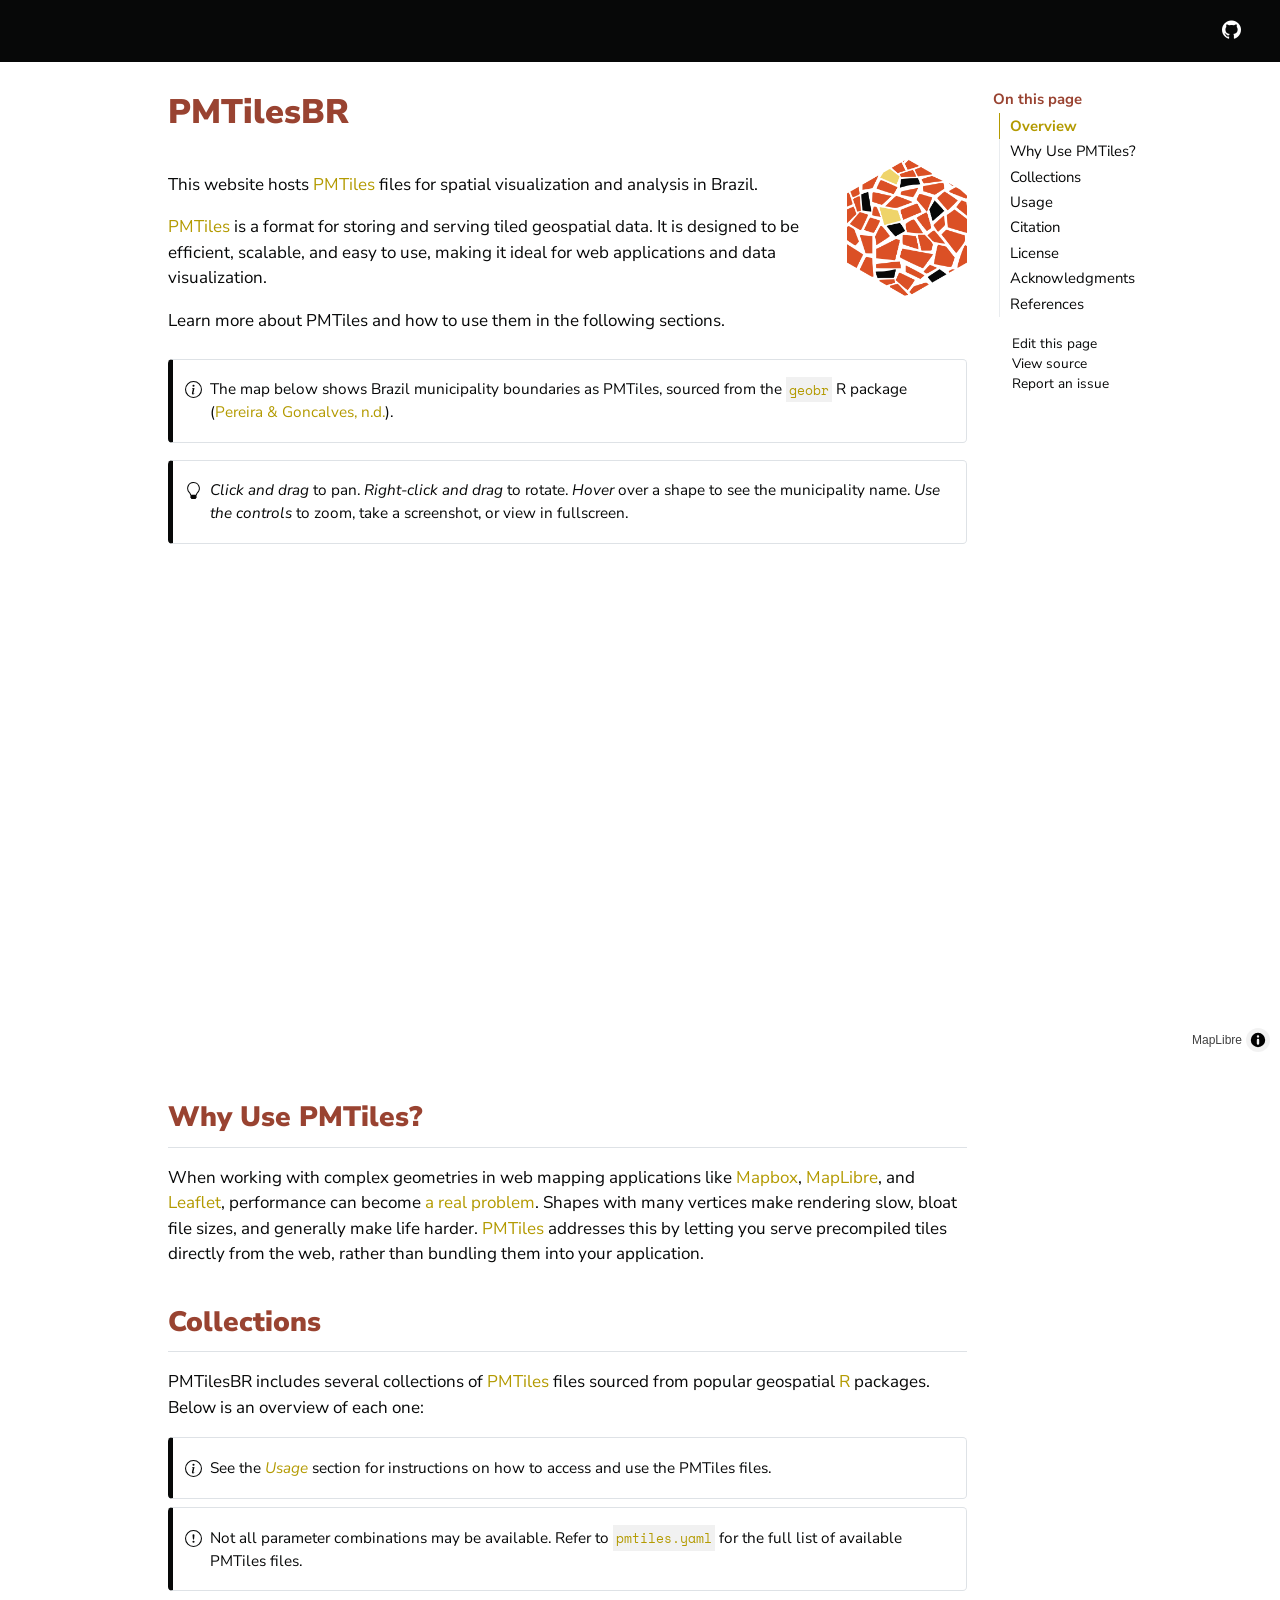
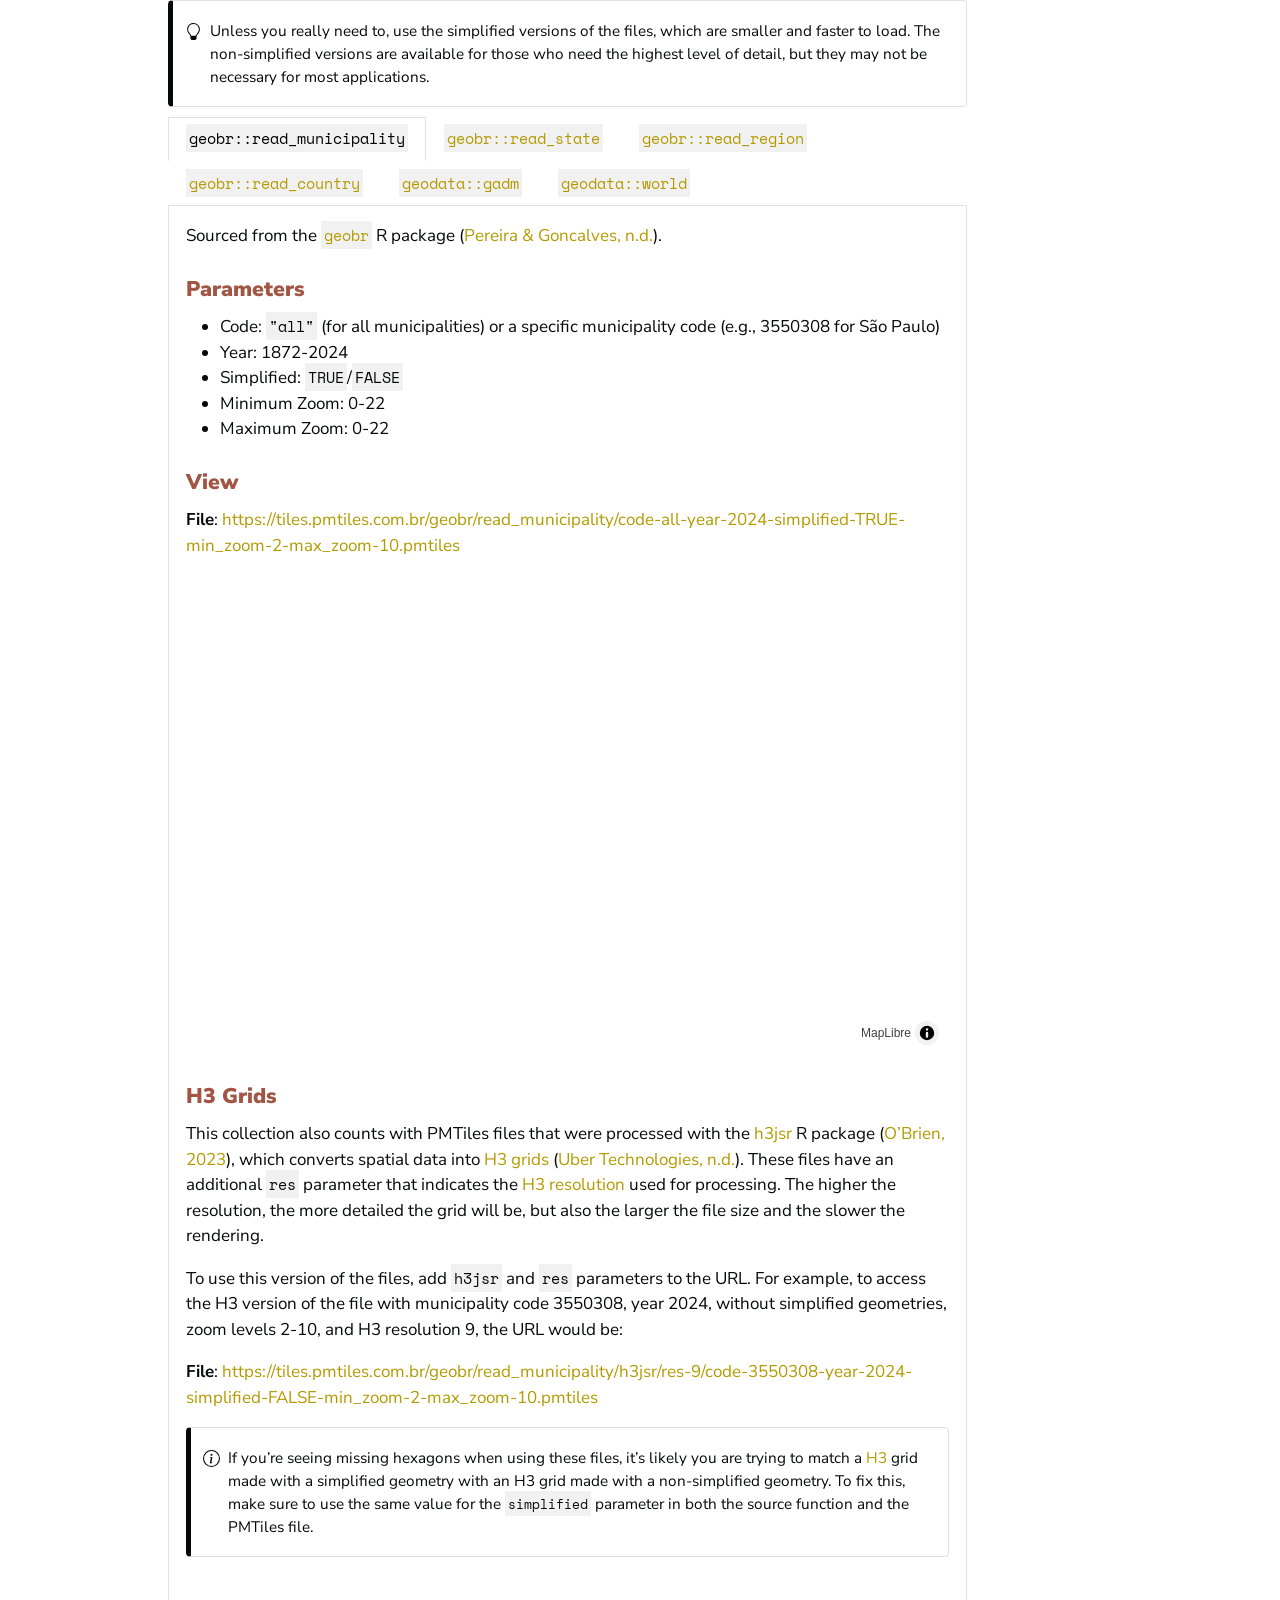
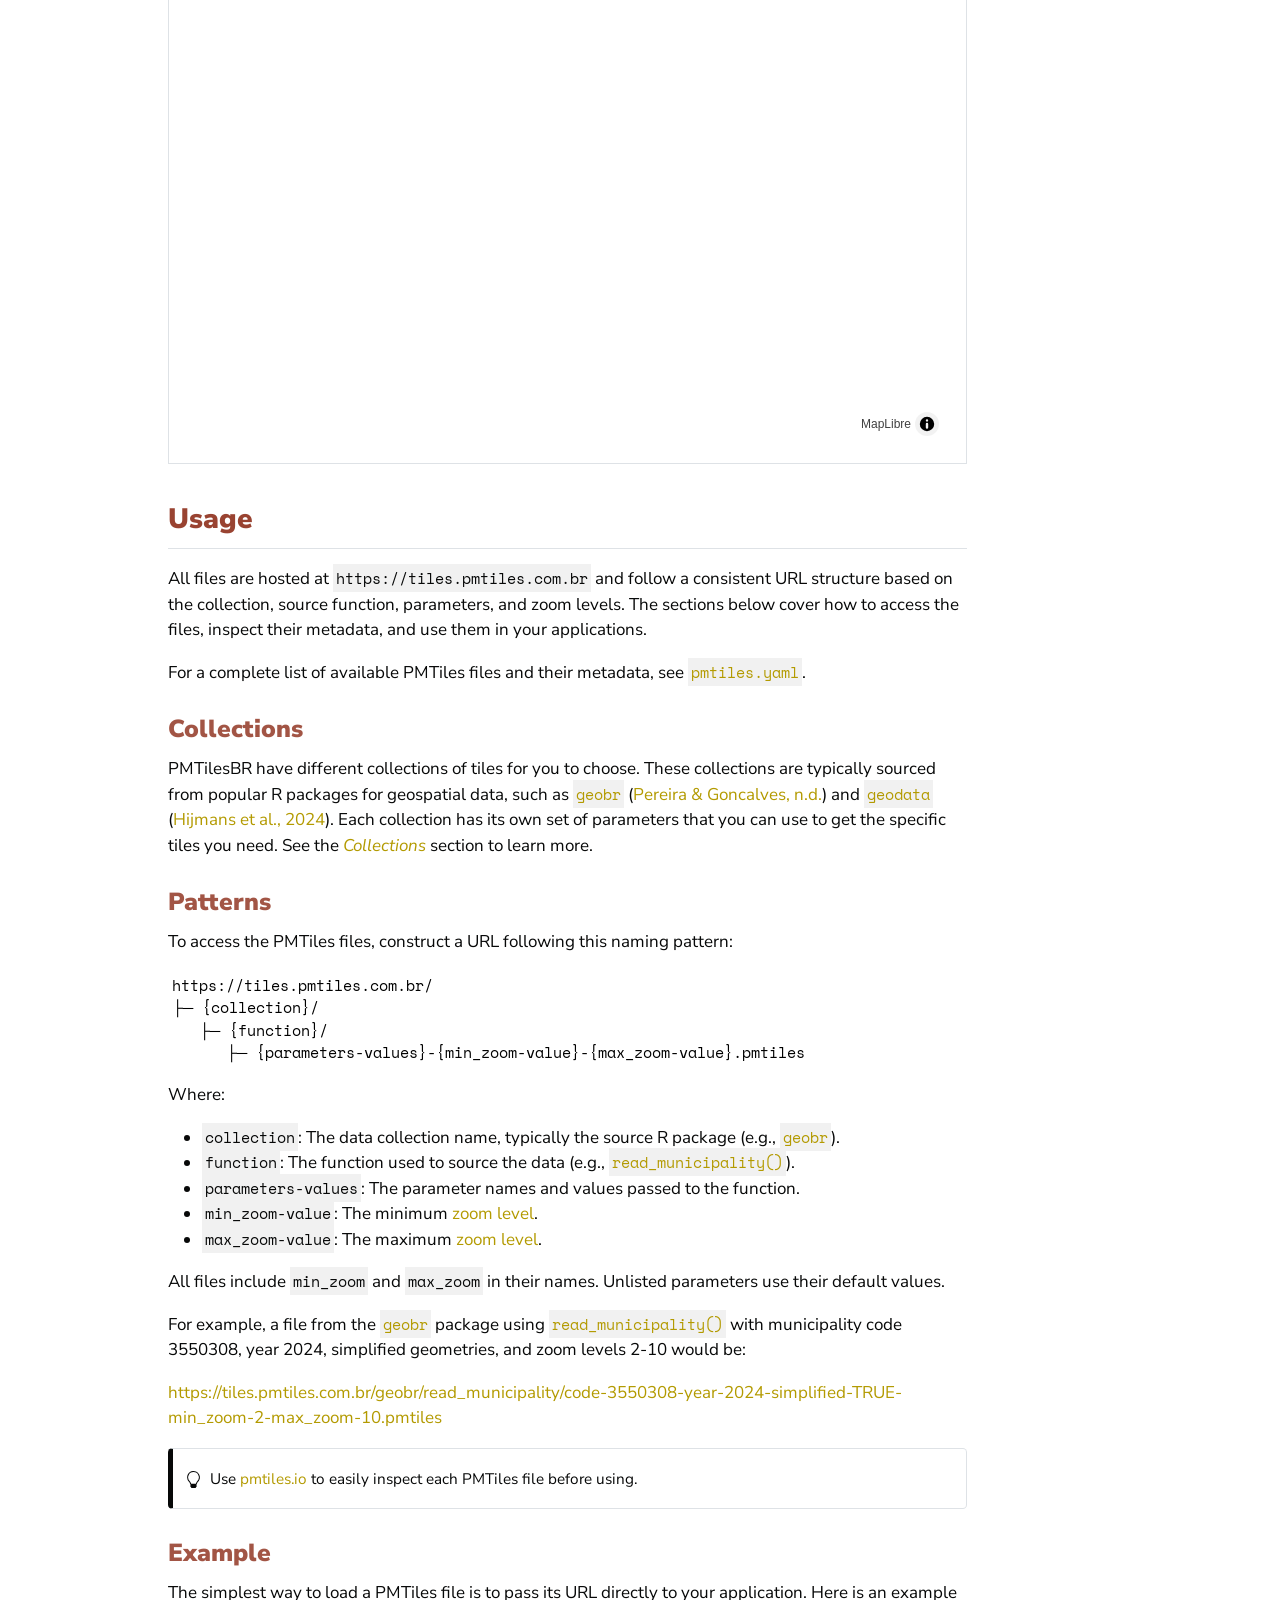
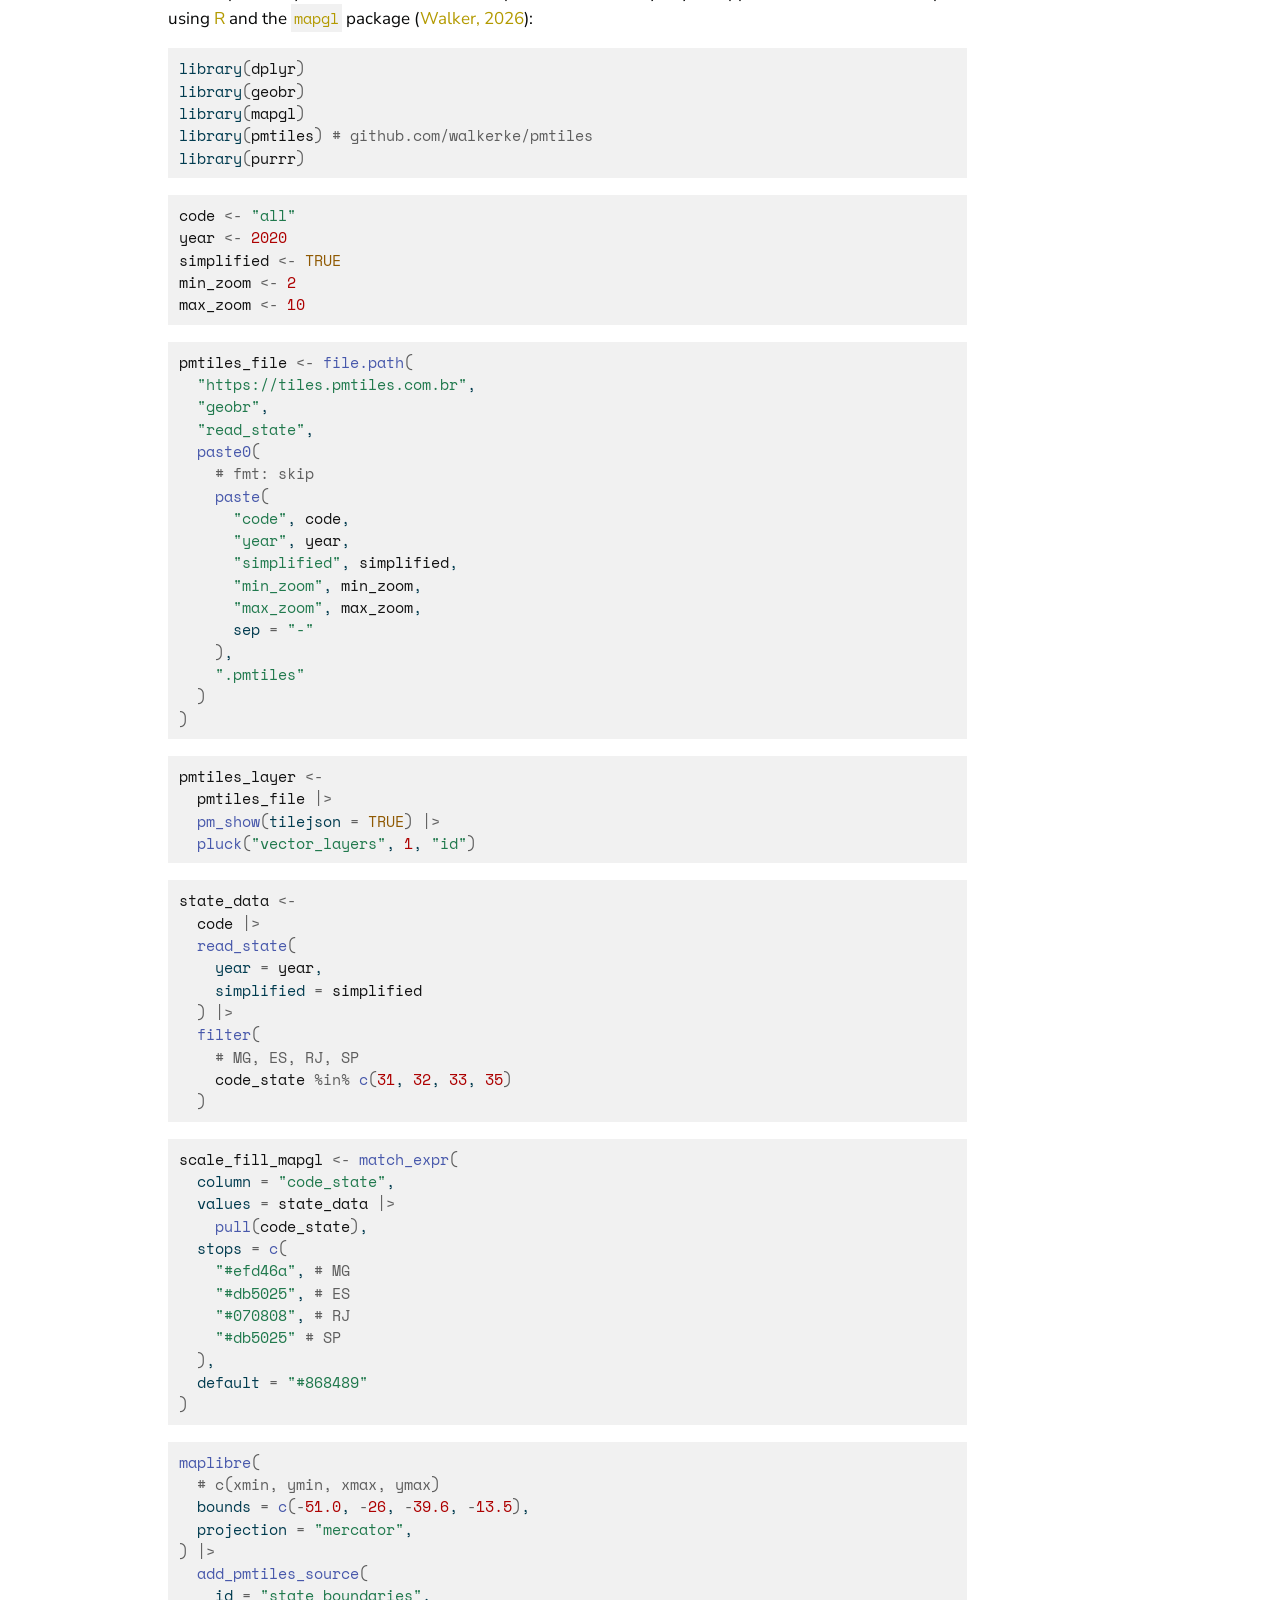
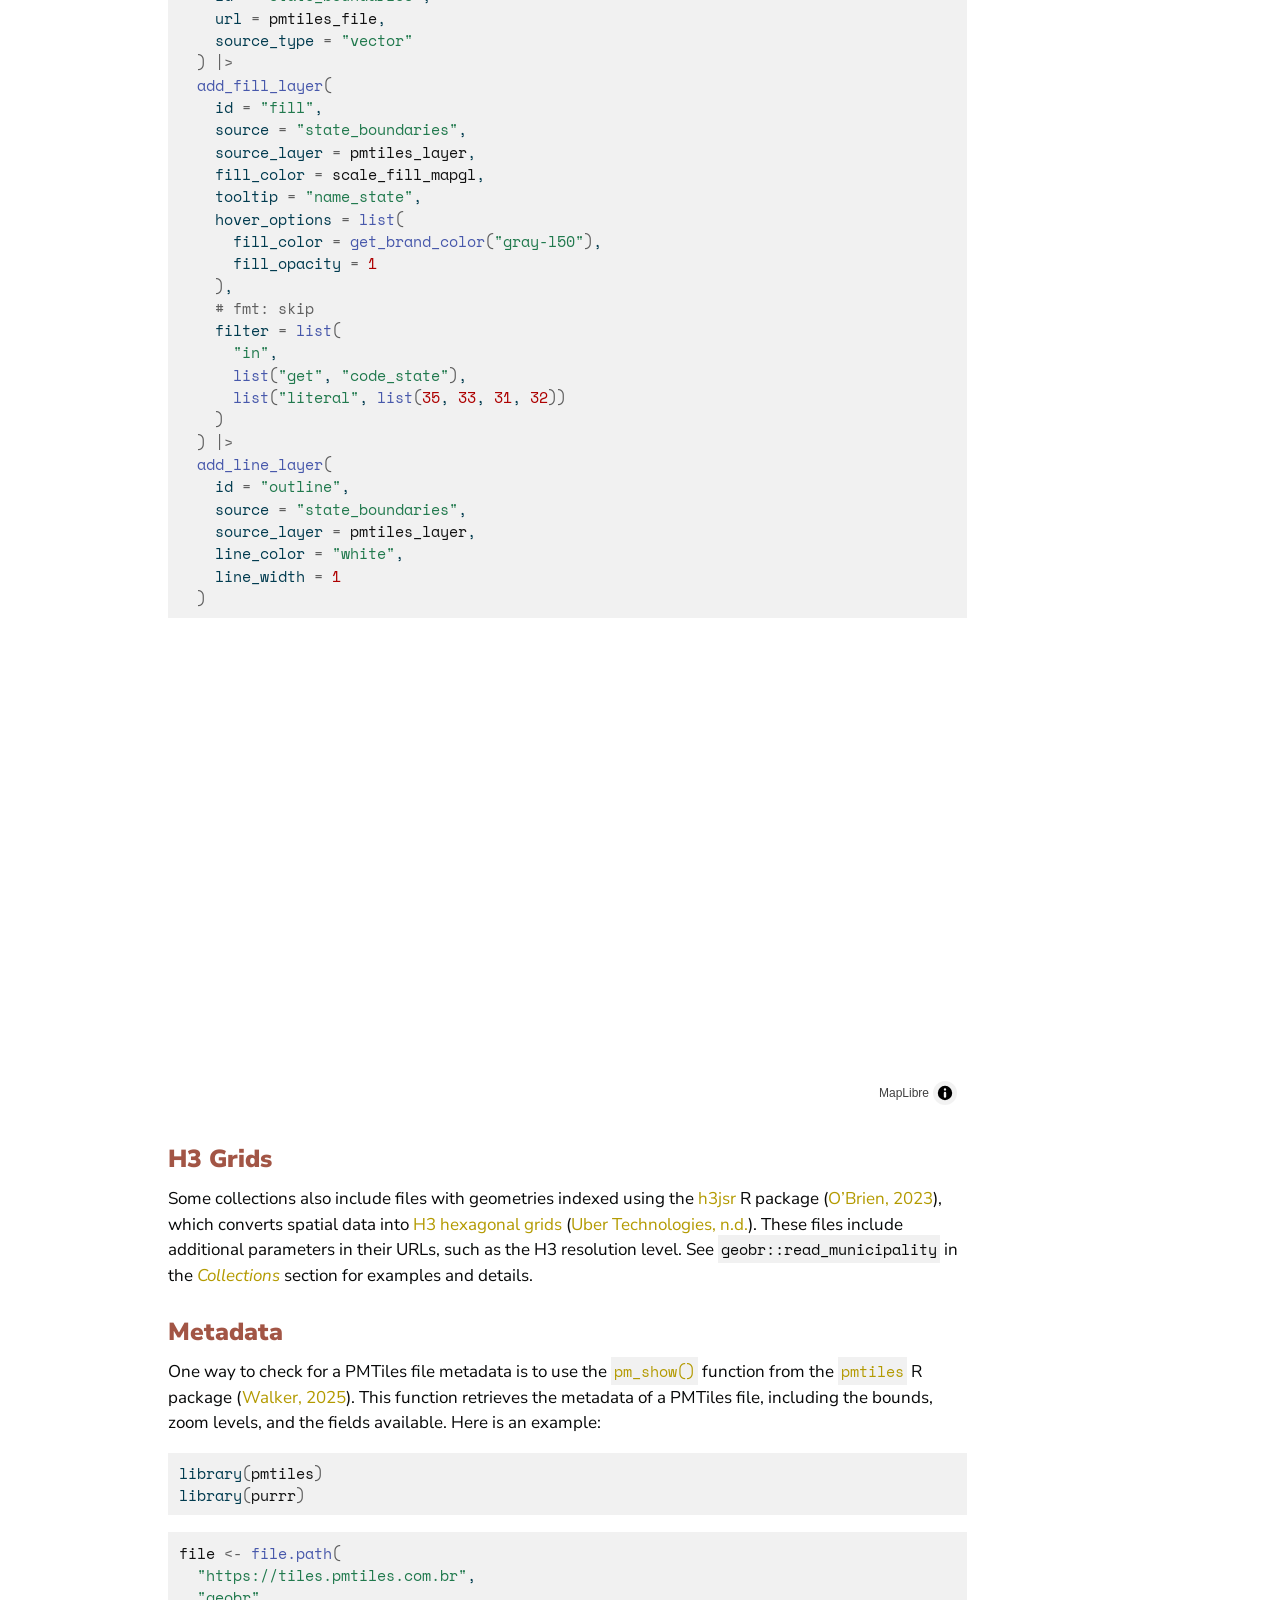
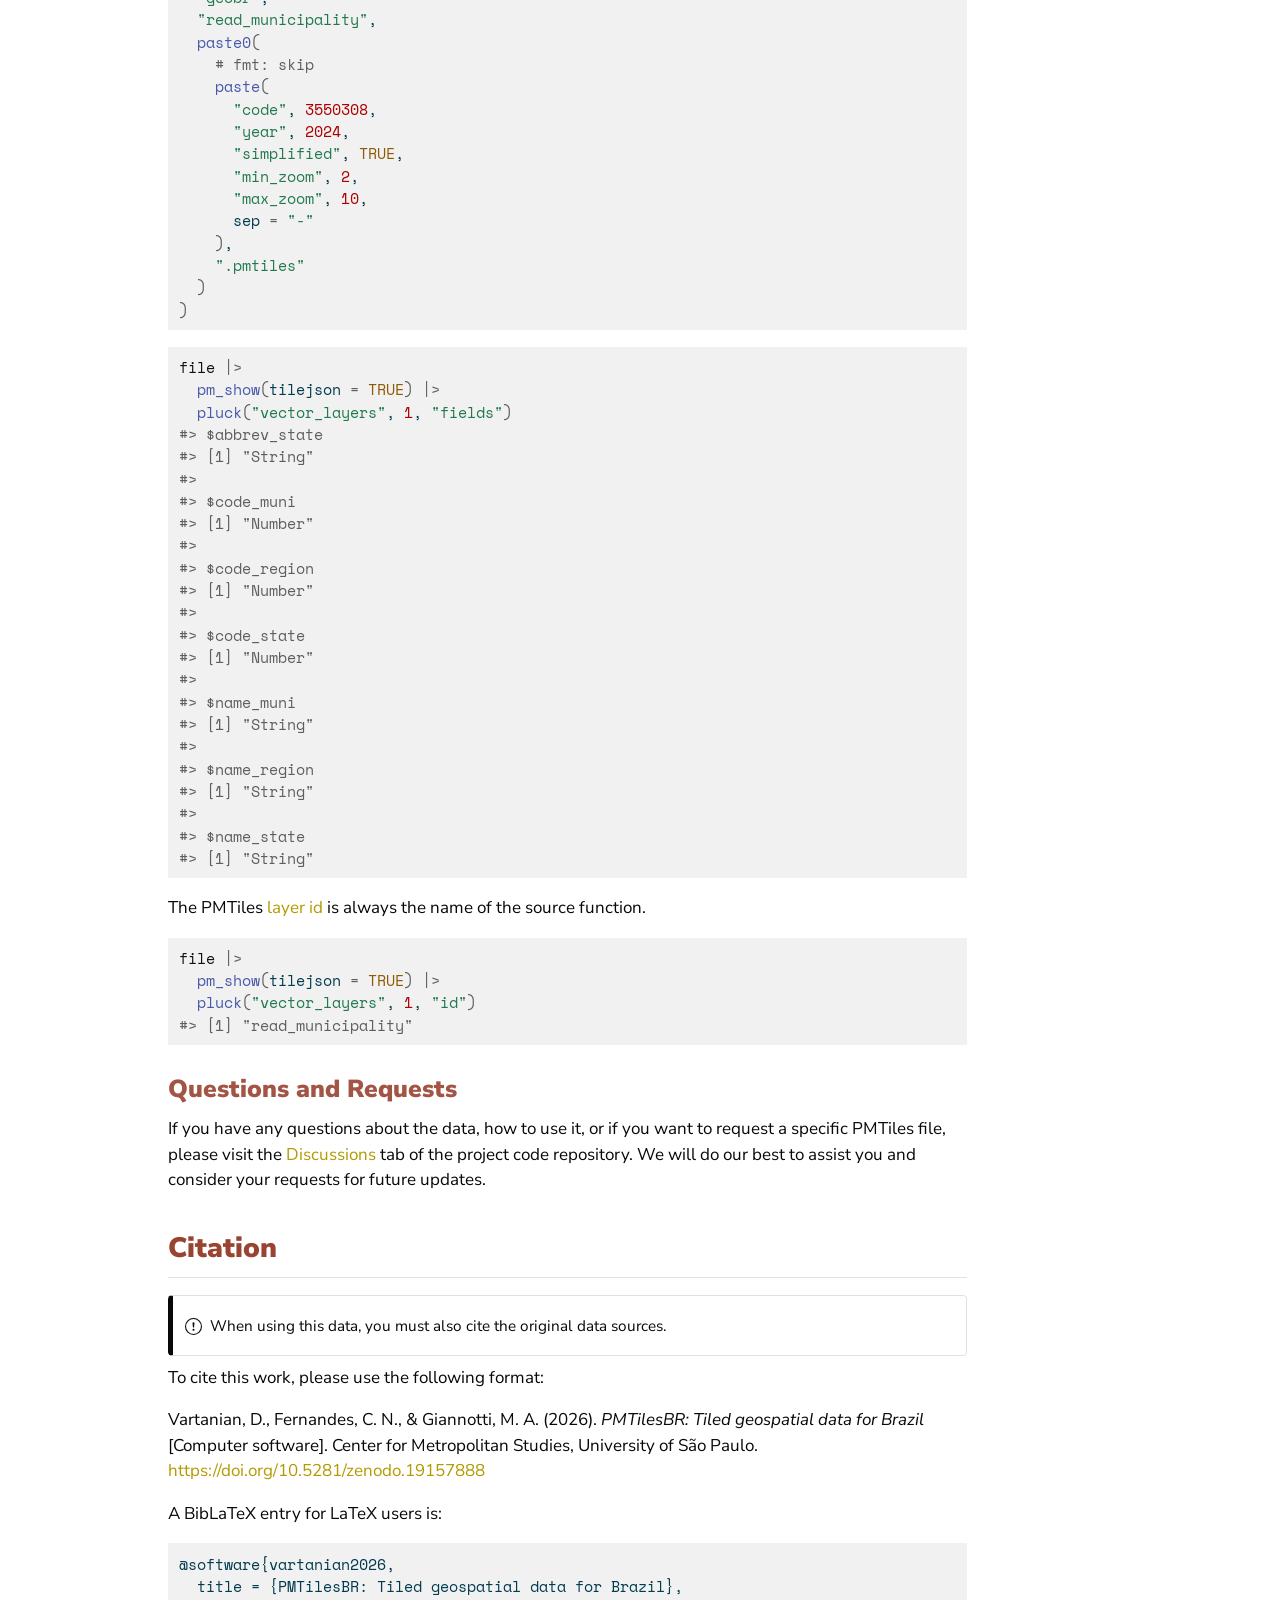
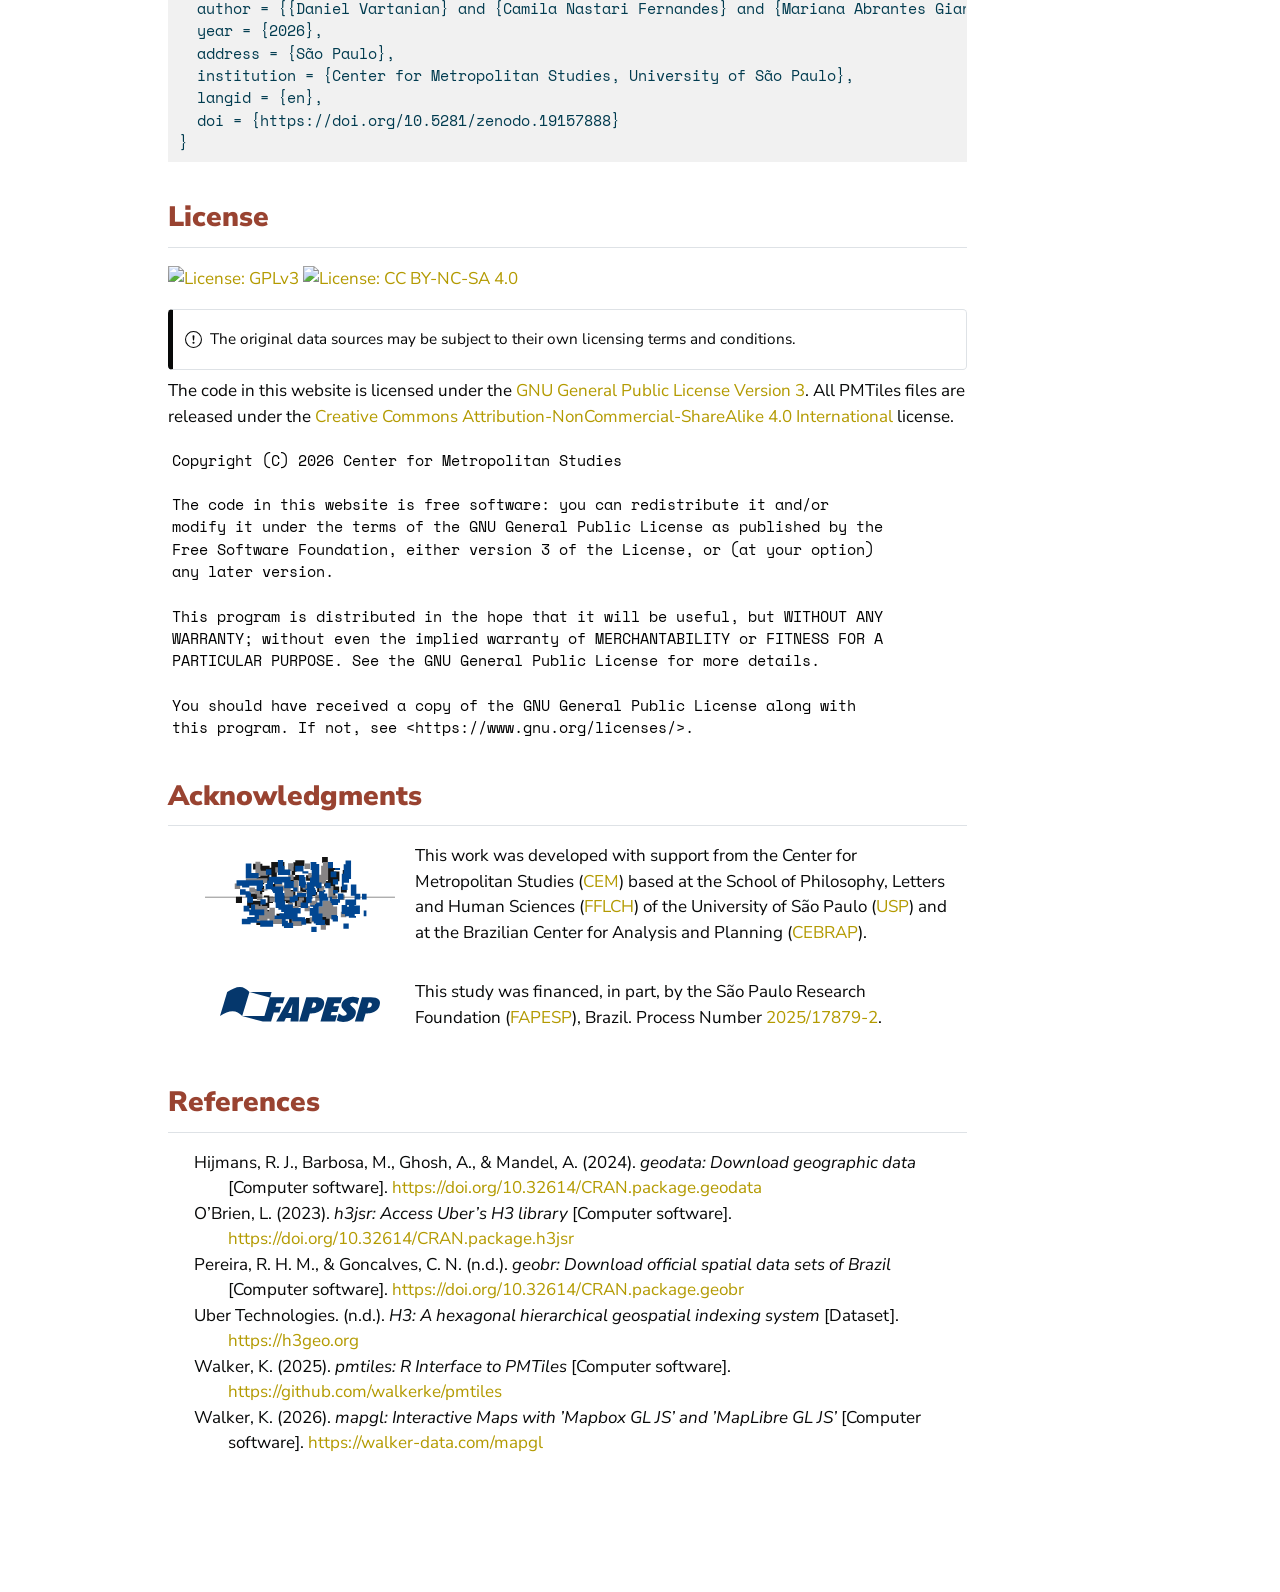
==== commit d9f76e8c: "Prepare for v0.2.0 release" ====
--- a/docs/index.html
+++ b/docs/index.html
@@ -4,7 +4,7 @@
 <meta name="generator" content="quarto-1.8.27">
 <meta name="viewport" content="width=device-width, initial-scale=1.0, user-scalable=yes">
 <meta name="author" content="Daniel Vartanian, Camila N.Fernandes, &amp; Mariana Giannotti">
-<meta name="dcterms.date" content="2026-03-22">
+<meta name="dcterms.date" content="2026-03-26">
 <meta name="description" content="Geospatial tiled datasets for spatial visualization and analysis in Brazil.">
 <title>PMTilesBR</title>
 <style>
@@ -130,17 +130,22 @@
 <meta property="og:image:width" content="900">
 <meta name="citation_title" content="PMTilesBR">
 <meta name="citation_author" content="Daniel Vartanian, Camila N.Fernandes, &amp;amp; Mariana Giannotti">
-<meta name="citation_publication_date" content="2026-03-22">
-<meta name="citation_cover_date" content="2026-03-22">
+<meta name="citation_publication_date" content="2026-03-26">
+<meta name="citation_cover_date" content="2026-03-26">
 <meta name="citation_year" content="2026">
-<meta name="citation_online_date" content="2026-03-22">
+<meta name="citation_online_date" content="2026-03-26">
 <meta name="citation_fulltext_html_url" content="https://cem-usp.github.io/pmtilesbr/">
 <meta name="citation_language" content="en">
 <meta name="citation_reference" content="citation_title=Quarto;,citation_abstract=Quarto is an open-source scientific and technical publishing system built on Pandoc.;,citation_author=J. J. Allaire;,citation_author=Charles Teague;,citation_author=Yihui Xie;,citation_author=Christophe Dervieux;,citation_doi=10.5281/ZENODO.5960048;,citation_publisher=Zenodo;">
+<meta name="citation_reference" content="citation_title=h3r: Hexagonal hierarchical geospatial indexing system;,citation_abstract=Provides access to Uber’s ’H3’ geospatial indexing system via ’h3lib’ $&amp;amp;amp;lt;$https://CRAN.R-project.org/package=h3lib$&amp;gt;$. ’h3r’ is designed to mimic the ’H3’ Application Programming Interface (API) $&amp;lt;$https://h3geo.org/docs/api/indexing/$&amp;gt;$, so that any function in the API is also available in ’h3r’.;,citation_author=David Cooley;,citation_author=Ray Shao;,citation_publication_date=2024;,citation_cover_date=2024;,citation_year=2024;,citation_doi=10.32614/CRAN.package.h3r;">
 <meta name="citation_reference" content="citation_title=geodata: Download geographic data;,citation_abstract=Functions for downloading of geographic data for use in spatial analysis and mapping. The package facilitates access to climate, crops, elevation, land use, soil, species occurrence, accessibility, administrative boundaries and other data.;,citation_author=Robert J. Hijmans;,citation_author=Márcia Barbosa;,citation_author=Aniruddha Ghosh;,citation_author=Alex Mandel;,citation_publication_date=2024;,citation_cover_date=2024;,citation_year=2024;,citation_doi=10.32614/CRAN.package.geodata;">
+<meta name="citation_reference" content="citation_title=h3jsr: Access Uber’s H3 library;,citation_abstract=h3jsr provides access to Uber’s H3 library via its javascript transpile, using the magical power of V8. H3 is a hexagonal hierarchical geospatial indexing system. Details about its structure and use cases can be found here.;,citation_author=Lauren O’Brien;,citation_publication_date=2023;,citation_cover_date=2023;,citation_year=2023;,citation_doi=10.32614/CRAN.package.h3jsr;">
 <meta name="citation_reference" content="citation_title=geobr: Download official spatial data sets of Brazil;,citation_abstract=geobr is a computational package to download official spatial data sets of Brazil. The package includes a wide range of geospatial data in geopackage format (like shapefiles but better), available at various geographic scales and for various years with harmonized attributes, projection and topology.;,citation_author=Rafael H. M. Pereira;,citation_author=Caio Nogueira Goncalves;,citation_doi=10.32614/CRAN.package.geobr;">
 <meta name="citation_reference" content="citation_title=R: A language and environment for statistical computing;,citation_author=R Core Team;,citation_fulltext_html_url=https://www.r-project.org;,citation_publisher=R Foundation for Statistical Computing;">
+<meta name="citation_reference" content="citation_title=H3: A hexagonal hierarchical geospatial indexing system;,citation_abstract=H3 is a discrete global grid system for indexing geographies into a hexagonal grid, developed at Uber. Coordinates can be indexed to cell IDs that each represent a unique cell. Indexed data can be quickly joined across disparate datasets and aggregated at different levels of precision. H3 enables a range of algorithms and optimizations based on the grid, including nearest neighbors, shortest path, gradient smoothing, and more.;,citation_author=Uber Technologies;,citation_fulltext_html_url=https://h3geo.org;,citation_language=en-US;">
 <meta name="citation_reference" content="citation_title=renv: Project environments;,citation_abstract=A dependency management toolkit for R. Using ’renv’, you can create and manage project-local R libraries, save the state of these libraries to a ’lockfile’, and later restore your library as required. Together, these tools can help make your projects more isolated, portable, and reproducible.;,citation_author=Kevin Ushey;,citation_author=Hadley Wickham;,citation_publication_date=2025;,citation_cover_date=2025;,citation_year=2025;,citation_doi=10.32614/CRAN.package.renv;">
+<meta name="citation_reference" content="citation_title=pmtiles: R Interface to PMTiles;,citation_abstract=PMTiles is a single-file archive format for tiled map data. This package provides R functions to work with PMTiles archives, including creating, inspecting, converting, and serving them for visualization.;,citation_author=Kyle Walker;,citation_publication_date=2025;,citation_cover_date=2025;,citation_year=2025;,citation_fulltext_html_url=https://github.com/walkerke/pmtiles;">
+<meta name="citation_reference" content="citation_title=mapgl: Interactive Maps with ’Mapbox GL JS’ and ’MapLibre GL JS’;,citation_abstract=The mapgl R package makes the latest versions of Mapbox GL JS and MapLibre GL JS available to R users. The package interface is designed to make the powerful capabilities of both libraries available in R mapping projects, but also feel similar to users coming from other R mapping packages.;,citation_author=Kyle Walker;,citation_publication_date=2026;,citation_cover_date=2026;,citation_year=2026;,citation_fulltext_html_url=https://walker-data.com/mapgl;">
 <meta name="citation_reference" content="citation_title=The tidy tools manifesto;,citation_abstract=tidyverse;,citation_author=Hadley Wickham;,citation_publication_date=2023;,citation_cover_date=2023;,citation_year=2023;,citation_fulltext_html_url=https://tidyverse.tidyverse.org/articles/manifesto.html;,citation_language=en-US;,citation_publisher=Tidyverse;">
 <meta name="citation_reference" content="citation_title=R for data science: Import, tidy, transform, visualize, and model data;,citation_abstract=Use R to turn data into insight, knowledge, and understanding. With this practical book, aspiring data scientists will learn how to do data science with R and RStudio, along with the tidyverse collection of R packages designed to work together to make data science fast, fluent, and fun. Even if you have no programming experience, this updated edition will have you doing data science quickly. You’ll learn how to import, transform, and visualize your data and communicate the results. And you’ll get a complete, big-picture understanding of the data science cycle and the basic tools you need to manage the details. Updated for the latest tidyverse features and best practices, new chapters show you how to get data from spreadsheets, databases, and websites. Exercises help you practice what you’ve learned along the way.;,citation_author=Hadley Wickham;,citation_author=Mine Çetinkaya-Rundel;,citation_author=Garrett Grolemund;,citation_publication_date=2023;,citation_cover_date=2023;,citation_year=2023;,citation_fulltext_html_url=https://r4ds.hadley.nz;,citation_isbn=978-1-4920-9740-2;,citation_language=en-US;">
 <meta name="citation_reference" content="citation_title=The tidyverse style guide;,citation_author=Hadley Wickham;,citation_fulltext_html_url=https://style.tidyverse.org;,citation_language=en-US;">
@@ -174,7 +179,18 @@
   <ul>
 <li><a href="#overview" id="toc-overview" class="nav-link active" data-scroll-target="#overview">Overview</a></li>
   <li><a href="#why-use-pmtiles" id="toc-why-use-pmtiles" class="nav-link" data-scroll-target="#why-use-pmtiles">Why Use PMTiles?</a></li>
-  <li><a href="#files" id="toc-files" class="nav-link" data-scroll-target="#files">Files</a></li>
+  <li><a href="#collections-1" id="toc-collections-1" class="nav-link" data-scroll-target="#collections-1">Collections</a></li>
+  <li>
+<a href="#usage" id="toc-usage" class="nav-link" data-scroll-target="#usage">Usage</a>
+  <ul>
+<li><a href="#collections-2" id="toc-collections-2" class="nav-link" data-scroll-target="#collections-2">Collections</a></li>
+  <li><a href="#patterns" id="toc-patterns" class="nav-link" data-scroll-target="#patterns">Patterns</a></li>
+  <li><a href="#example" id="toc-example" class="nav-link" data-scroll-target="#example">Example</a></li>
+  <li><a href="#h3-grids-1" id="toc-h3-grids-1" class="nav-link" data-scroll-target="#h3-grids-1">H3 Grids</a></li>
+  <li><a href="#metadata" id="toc-metadata" class="nav-link" data-scroll-target="#metadata">Metadata</a></li>
+  <li><a href="#questions-and-requests" id="toc-questions-and-requests" class="nav-link" data-scroll-target="#questions-and-requests">Questions and Requests</a></li>
+  </ul>
+</li>
   <li><a href="#citation" id="toc-citation" class="nav-link" data-scroll-target="#citation">Citation</a></li>
   <li><a href="#license" id="toc-license" class="nav-link" data-scroll-target="#license">License</a></li>
   <li><a href="#acknowledgments" id="toc-acknowledgments" class="nav-link" data-scroll-target="#acknowledgments">Acknowledgments</a></li>
@@ -205,7 +221,7 @@
     <div>
     <div class="quarto-title-meta-heading">Published</div>
     <div class="quarto-title-meta-contents">
-      <p class="date">March 22, 2026</p>
+      <p class="date">March 26, 2026</p>
     </div>
   </div>
   
@@ -219,7 +235,7 @@
 <p><img src="images/logo.png" class="img-fluid" style="float: right; margin-left: 1.5rem; margin-top: 0.25rem;" width="120"></p>
 <p>This website hosts <a href="https://docs.protomaps.com/pmtiles/">PMTiles</a> files for spatial visualization and analysis in Brazil.</p>
 <p><a href="https://docs.protomaps.com/pmtiles/">PMTiles</a> is a format for storing and serving tiled geospatial data. It is designed to be efficient, scalable, and easy to use, making it ideal for web applications and data visualization.</p>
-<p>We plan to move these files to a more permanent hosting solution in the future.</p>
+<p>Learn more about PMTiles and how to use them in the following sections.</p>
 </div>
 <div class="callout callout-style-simple callout-note">
 <div class="callout-body d-flex">
@@ -244,19 +260,30 @@
 <div class="cell page-columns page-full">
 <div class="cell-output-display column-screen">
 <div id="htmlwidget-f419e2df87e00edacb1d" style="width:100%;height:480px;" class="maplibregl html-widget"></div>
-<script type="application/json" data-for="htmlwidget-f419e2df87e00edacb1d">{"x":{"style":"https://basemaps.cartocdn.com/gl/voyager-gl-style/style.json","center":[0,0],"zoom":0,"bearing":0,"pitch":0,"projection":"mercator","additional_params":{"scrollZoom":false,"bounds":[-73.98681000000001,-33.751084,-28.847777,5.2696189]},"sources":[{"id":"430441fd8ff33a31db68120f217d858c","type":"vector","url":"pmtiles://https://cem-usp.github.io/pmtilesbr/pmtiles/geobr-2024-read_municipality-simplified-min-zoom-2-max-zoom-10.pmtiles"}],"layers":[{"id":"430441fd8ff33a31db68120f217d858c_fill","type":"fill","source":"430441fd8ff33a31db68120f217d858c","source_layer":"read_municipality","paint":{"fill-antialias":true,"fill-color":["match",["get","code_muni"],1100015,"#DB5025",1100023,"#DB5025",1100031,"#DB5025",1100049,"#DB5025",1100056,"#070808",1100064,"#DB5025",1100072,"#DB5025",1100080,"#EFD46A",1100098,"#070808",1100106,"#DB5025",1100114,"#DB5025",1100122,"#DB5025",1100130,"#DB5025",1100148,"#DB5025",1100155,"#DB5025",1100189,"#DB5025",1100205,"#EFD46A",1100254,"#DB5025",1100262,"#DB5025",1100288,"#DB5025",1100296,"#EFD46A",1100304,"#DB5025",1100320,"#EFD46A",1100338,"#DB5025",1100346,"#070808",1100379,"#DB5025",1100403,"#DB5025",1100452,"#EFD46A",1100502,"#DB5025",1100601,"#070808",1100700,"#DB5025",1100809,"#070808",1100908,"#EFD46A",1100924,"#EFD46A",1100940,"#DB5025",1101005,"#DB5025",1101104,"#DB5025",1101203,"#DB5025",1101302,"#DB5025",1101401,"#DB5025",1101435,"#DB5025",1101450,"#DB5025",1101468,"#DB5025",1101476,"#EFD46A",1101484,"#DB5025",1101492,"#DB5025",1101500,"#070808",1101559,"#EFD46A",1101609,"#EFD46A",1101708,"#DB5025",1101757,"#DB5025",1101807,"#DB5025",1200013,"#DB5025",1200054,"#DB5025",1200104,"#DB5025",1200138,"#DB5025",1200179,"#DB5025",1200203,"#DB5025",1200252,"#DB5025",1200302,"#DB5025",1200328,"#070808",1200336,"#070808",1200344,"#DB5025",1200351,"#070808",1200385,"#DB5025",1200393,"#DB5025",1200401,"#DB5025",1200427,"#DB5025",1200435,"#DB5025",1200450,"#DB5025",1200500,"#070808",1200609,"#DB5025",1200708,"#DB5025",1200807,"#DB5025",1300029,"#EFD46A",1300060,"#DB5025",1300086,"#DB5025",1300102,"#DB5025",1300144,"#DB5025",1300201,"#DB5025",1300300,"#070808",1300409,"#DB5025",1300508,"#EFD46A",1300607,"#DB5025",1300631,"#DB5025",1300680,"#EFD46A",1300706,"#EFD46A",1300805,"#DB5025",1300839,"#DB5025",1300904,"#EFD46A",1301001,"#DB5025",1301100,"#DB5025",1301159,"#DB5025",1301209,"#EFD46A",1301308,"#070808",1301407,"#DB5025",1301506,"#EFD46A",1301605,"#EFD46A",1301654,"#EFD46A",1301704,"#DB5025",1301803,"#EFD46A",1301852,"#EFD46A",1301902,"#EFD46A",1301951,"#EFD46A",1302009,"#070808",1302108,"#DB5025",1302207,"#EFD46A",1302306,"#EFD46A",1302405,"#DB5025",1302504,"#DB5025",1302553,"#DB5025",1302603,"#DB5025",1302702,"#DB5025",1302801,"#DB5025",1302900,"#DB5025",1303007,"#070808",1303106,"#DB5025",1303205,"#DB5025",1303304,"#DB5025",1303403,"#DB5025",1303502,"#070808",1303536,"#DB5025",1303569,"#DB5025",1303601,"#DB5025",1303700,"#070808",1303809,"#DB5025",1303908,"#DB5025",1303957,"#EFD46A",1304005,"#DB5025",1304062,"#DB5025",1304104,"#DB5025",1304203,"#DB5025",1304237,"#DB5025",1304260,"#DB5025",1304302,"#DB5025",1304401,"#EFD46A",1400027,"#DB5025",1400050,"#DB5025",1400100,"#DB5025",1400159,"#DB5025",1400175,"#EFD46A",1400209,"#EFD46A",1400233,"#070808",1400282,"#070808",1400308,"#DB5025",1400407,"#DB5025",1400456,"#DB5025",1400472,"#DB5025",1400506,"#DB5025",1400605,"#DB5025",1400704,"#DB5025",1500107,"#DB5025",1500131,"#DB5025",1500206,"#DB5025",1500305,"#DB5025",1500347,"#DB5025",1500404,"#070808",1500503,"#EFD46A",1500602,"#DB5025",1500701,"#EFD46A",1500800,"#DB5025",1500859,"#DB5025",1500909,"#DB5025",1500958,"#DB5025",1501006,"#DB5025",1501105,"#DB5025",1501204,"#DB5025",1501253,"#DB5025",1501303,"#070808",1501402,"#EFD46A",1501451,"#070808",1501501,"#DB5025",1501576,"#070808",1501600,"#070808",1501709,"#DB5025",1501725,"#DB5025",1501758,"#DB5025",1501782,"#DB5025",1501808,"#EFD46A",1501907,"#DB5025",1501956,"#070808",1502004,"#070808",1502103,"#DB5025",1502152,"#DB5025",1502202,"#DB5025",1502301,"#DB5025",1502400,"#DB5025",1502509,"#DB5025",1502608,"#DB5025",1502707,"#DB5025",1502756,"#DB5025",1502764,"#EFD46A",1502772,"#EFD46A",1502806,"#DB5025",1502855,"#DB5025",1502905,"#DB5025",1502939,"#DB5025",1502954,"#DB5025",1503002,"#070808",1503044,"#EFD46A",1503077,"#DB5025",1503093,"#EFD46A",1503101,"#DB5025",1503200,"#DB5025",1503309,"#DB5025",1503408,"#DB5025",1503457,"#070808",1503507,"#070808",1503606,"#EFD46A",1503705,"#DB5025",1503754,"#DB5025",1503804,"#EFD46A",1503903,"#EFD46A",1504000,"#EFD46A",1504059,"#DB5025",1504109,"#DB5025",1504208,"#070808",1504307,"#DB5025",1504406,"#DB5025",1504422,"#DB5025",1504455,"#EFD46A",1504505,"#DB5025",1504604,"#EFD46A",1504703,"#EFD46A",1504752,"#DB5025",1504802,"#DB5025",1504901,"#DB5025",1504950,"#EFD46A",1504976,"#DB5025",1505007,"#DB5025",1505031,"#DB5025",1505064,"#DB5025",1505106,"#DB5025",1505205,"#DB5025",1505304,"#DB5025",1505403,"#EFD46A",1505437,"#DB5025",1505486,"#DB5025",1505494,"#DB5025",1505502,"#DB5025",1505536,"#EFD46A",1505551,"#DB5025",1505601,"#DB5025",1505635,"#DB5025",1505650,"#DB5025",1505700,"#EFD46A",1505809,"#DB5025",1505908,"#DB5025",1506005,"#EFD46A",1506104,"#EFD46A",1506112,"#DB5025",1506138,"#EFD46A",1506161,"#DB5025",1506187,"#DB5025",1506195,"#DB5025",1506203,"#DB5025",1506302,"#DB5025",1506351,"#DB5025",1506401,"#EFD46A",1506500,"#DB5025",1506559,"#DB5025",1506583,"#DB5025",1506609,"#DB5025",1506708,"#EFD46A",1506807,"#EFD46A",1506906,"#DB5025",1507003,"#EFD46A",1507102,"#DB5025",1507151,"#DB5025",1507201,"#DB5025",1507300,"#070808",1507409,"#DB5025",1507458,"#DB5025",1507466,"#DB5025",1507474,"#DB5025",1507508,"#070808",1507607,"#EFD46A",1507706,"#DB5025",1507755,"#DB5025",1507805,"#DB5025",1507904,"#DB5025",1507953,"#EFD46A",1507961,"#DB5025",1507979,"#DB5025",1508001,"#070808",1508035,"#070808",1508050,"#DB5025",1508084,"#DB5025",1508100,"#DB5025",1508126,"#DB5025",1508159,"#DB5025",1508209,"#DB5025",1508308,"#070808",1508357,"#DB5025",1508407,"#DB5025",1600055,"#070808",1600105,"#DB5025",1600154,"#DB5025",1600204,"#070808",1600212,"#070808",1600238,"#DB5025",1600253,"#DB5025",1600279,"#DB5025",1600303,"#070808",1600402,"#DB5025",1600501,"#DB5025",1600535,"#DB5025",1600550,"#DB5025",1600600,"#DB5025",1600709,"#070808",1600808,"#DB5025",1700251,"#DB5025",1700301,"#DB5025",1700350,"#DB5025",1700400,"#DB5025",1700707,"#070808",1701002,"#DB5025",1701051,"#070808",1701101,"#070808",1701309,"#DB5025",1701903,"#DB5025",1702000,"#DB5025",1702109,"#DB5025",1702158,"#DB5025",1702208,"#DB5025",1702307,"#EFD46A",1702406,"#EFD46A",1702554,"#DB5025",1702703,"#EFD46A",1702901,"#DB5025",1703008,"#EFD46A",1703057,"#DB5025",1703073,"#DB5025",1703107,"#DB5025",1703206,"#DB5025",1703305,"#DB5025",1703602,"#DB5025",1703701,"#DB5025",1703800,"#DB5025",1703826,"#EFD46A",1703842,"#070808",1703867,"#070808",1703883,"#EFD46A",1703891,"#DB5025",1703909,"#DB5025",1704105,"#DB5025",1704600,"#DB5025",1705102,"#EFD46A",1705508,"#DB5025",1705557,"#DB5025",1705607,"#DB5025",1706001,"#070808",1706100,"#DB5025",1706258,"#DB5025",1706506,"#DB5025",1707009,"#DB5025",1707108,"#DB5025",1707207,"#DB5025",1707306,"#DB5025",1707405,"#EFD46A",1707553,"#DB5025",1707652,"#DB5025",1707702,"#EFD46A",1708205,"#EFD46A",1708254,"#DB5025",1708304,"#DB5025",1709005,"#DB5025",1709302,"#EFD46A",1709500,"#EFD46A",1709807,"#DB5025",1710508,"#DB5025",1710706,"#DB5025",1710904,"#DB5025",1711100,"#DB5025",1711506,"#DB5025",1711803,"#DB5025",1711902,"#DB5025",1711951,"#EFD46A",1712009,"#EFD46A",1712157,"#EFD46A",1712405,"#DB5025",1712454,"#DB5025",1712504,"#DB5025",1712702,"#DB5025",1712801,"#DB5025",1713205,"#DB5025",1713304,"#DB5025",1713601,"#DB5025",1713700,"#070808",1713809,"#070808",1713957,"#DB5025",1714203,"#DB5025",1714302,"#EFD46A",1714880,"#DB5025",1715002,"#EFD46A",1715101,"#EFD46A",1715150,"#070808",1715259,"#DB5025",1715507,"#DB5025",1715705,"#DB5025",1715754,"#DB5025",1716109,"#DB5025",1716208,"#DB5025",1716307,"#DB5025",1716505,"#DB5025",1716604,"#EFD46A",1716653,"#DB5025",1716703,"#DB5025",1717008,"#DB5025",1717206,"#DB5025",1717503,"#DB5025",1717800,"#070808",1717909,"#070808",1718006,"#070808",1718204,"#DB5025",1718303,"#DB5025",1718402,"#DB5025",1718451,"#DB5025",1718501,"#DB5025",1718550,"#DB5025",1718659,"#070808",1718709,"#DB5025",1718758,"#070808",1718808,"#EFD46A",1718840,"#DB5025",1718865,"#DB5025",1718881,"#DB5025",1718899,"#DB5025",1718907,"#DB5025",1719004,"#DB5025",1720002,"#DB5025",1720101,"#DB5025",1720150,"#DB5025",1720200,"#DB5025",1720259,"#EFD46A",1720309,"#DB5025",1720499,"#EFD46A",1720655,"#DB5025",1720804,"#070808",1720853,"#EFD46A",1720903,"#DB5025",1720937,"#070808",1720978,"#DB5025",1721000,"#DB5025",1721109,"#DB5025",1721208,"#EFD46A",1721257,"#DB5025",1721307,"#EFD46A",1722081,"#EFD46A",1722107,"#DB5025",2100055,"#DB5025",2100105,"#EFD46A",2100154,"#070808",2100204,"#DB5025",2100303,"#EFD46A",2100402,"#070808",2100436,"#DB5025",2100477,"#DB5025",2100501,"#070808",2100550,"#070808",2100600,"#DB5025",2100709,"#DB5025",2100808,"#DB5025",2100832,"#DB5025",2100873,"#070808",2100907,"#DB5025",2100956,"#DB5025",2101004,"#DB5025",2101103,"#DB5025",2101202,"#070808",2101251,"#DB5025",2101301,"#DB5025",2101350,"#DB5025",2101400,"#DB5025",2101509,"#DB5025",2101608,"#DB5025",2101707,"#DB5025",2101731,"#DB5025",2101772,"#DB5025",2101806,"#DB5025",2101905,"#DB5025",2101939,"#070808",2101970,"#070808",2102002,"#DB5025",2102036,"#070808",2102077,"#DB5025",2102101,"#EFD46A",2102150,"#DB5025",2102200,"#DB5025",2102309,"#DB5025",2102325,"#EFD46A",2102358,"#EFD46A",2102374,"#DB5025",2102408,"#DB5025",2102507,"#EFD46A",2102556,"#DB5025",2102606,"#DB5025",2102705,"#DB5025",2102754,"#DB5025",2102804,"#EFD46A",2102903,"#DB5025",2103000,"#DB5025",2103109,"#DB5025",2103125,"#DB5025",2103158,"#DB5025",2103174,"#DB5025",2103208,"#070808",2103257,"#DB5025",2103307,"#DB5025",2103406,"#DB5025",2103505,"#DB5025",2103554,"#EFD46A",2103604,"#DB5025",2103703,"#DB5025",2103752,"#EFD46A",2103802,"#DB5025",2103901,"#DB5025",2104008,"#DB5025",2104057,"#DB5025",2104073,"#DB5025",2104081,"#DB5025",2104099,"#EFD46A",2104107,"#DB5025",2104206,"#DB5025",2104305,"#DB5025",2104404,"#DB5025",2104503,"#DB5025",2104552,"#EFD46A",2104602,"#EFD46A",2104628,"#DB5025",2104651,"#EFD46A",2104677,"#DB5025",2104701,"#EFD46A",2104800,"#DB5025",2104909,"#EFD46A",2105005,"#DB5025",2105104,"#DB5025",2105153,"#DB5025",2105203,"#DB5025",2105302,"#DB5025",2105351,"#DB5025",2105401,"#DB5025",2105427,"#DB5025",2105450,"#DB5025",2105476,"#DB5025",2105500,"#DB5025",2105609,"#DB5025",2105658,"#EFD46A",2105708,"#DB5025",2105807,"#DB5025",2105906,"#DB5025",2105922,"#DB5025",2105948,"#070808",2105963,"#070808",2105989,"#070808",2106003,"#DB5025",2106102,"#DB5025",2106201,"#EFD46A",2106300,"#DB5025",2106326,"#DB5025",2106359,"#EFD46A",2106375,"#DB5025",2106409,"#DB5025",2106508,"#EFD46A",2106607,"#DB5025",2106631,"#DB5025",2106672,"#DB5025",2106706,"#EFD46A",2106755,"#DB5025",2106805,"#DB5025",2106904,"#DB5025",2107001,"#DB5025",2107100,"#DB5025",2107209,"#EFD46A",2107258,"#EFD46A",2107308,"#DB5025",2107357,"#070808",2107407,"#DB5025",2107456,"#DB5025",2107506,"#EFD46A",2107605,"#DB5025",2107704,"#DB5025",2107803,"#DB5025",2107902,"#DB5025",2108009,"#DB5025",2108058,"#DB5025",2108108,"#DB5025",2108207,"#DB5025",2108256,"#DB5025",2108306,"#DB5025",2108405,"#DB5025",2108454,"#EFD46A",2108504,"#DB5025",2108603,"#EFD46A",2108702,"#DB5025",2108801,"#DB5025",2108900,"#DB5025",2109007,"#DB5025",2109056,"#DB5025",2109106,"#070808",2109205,"#DB5025",2109239,"#DB5025",2109270,"#EFD46A",2109304,"#DB5025",2109403,"#070808",2109452,"#DB5025",2109502,"#DB5025",2109551,"#EFD46A",2109601,"#070808",2109700,"#EFD46A",2109759,"#DB5025",2109809,"#DB5025",2109908,"#DB5025",2110005,"#DB5025",2110039,"#DB5025",2110104,"#DB5025",2110203,"#DB5025",2110237,"#DB5025",2110278,"#DB5025",2110302,"#EFD46A",2110401,"#DB5025",2110500,"#DB5025",2110609,"#DB5025",2110658,"#DB5025",2110708,"#DB5025",2110807,"#DB5025",2110856,"#DB5025",2110906,"#EFD46A",2111003,"#DB5025",2111029,"#EFD46A",2111052,"#DB5025",2111078,"#DB5025",2111102,"#DB5025",2111201,"#EFD46A",2111250,"#070808",2111300,"#DB5025",2111409,"#DB5025",2111508,"#070808",2111532,"#DB5025",2111573,"#EFD46A",2111607,"#DB5025",2111631,"#DB5025",2111672,"#DB5025",2111706,"#070808",2111722,"#EFD46A",2111748,"#DB5025",2111763,"#DB5025",2111789,"#DB5025",2111805,"#DB5025",2111904,"#EFD46A",2111953,"#EFD46A",2112001,"#DB5025",2112100,"#DB5025",2112209,"#DB5025",2112233,"#EFD46A",2112274,"#070808",2112308,"#DB5025",2112407,"#DB5025",2112456,"#DB5025",2112506,"#EFD46A",2112605,"#DB5025",2112704,"#EFD46A",2112803,"#DB5025",2112852,"#DB5025",2112902,"#EFD46A",2113009,"#DB5025",2114007,"#DB5025",2200053,"#EFD46A",2200103,"#DB5025",2200202,"#DB5025",2200251,"#DB5025",2200277,"#DB5025",2200301,"#DB5025",2200400,"#DB5025",2200459,"#DB5025",2200509,"#DB5025",2200608,"#DB5025",2200707,"#DB5025",2200806,"#DB5025",2200905,"#DB5025",2200954,"#EFD46A",2201002,"#EFD46A",2201051,"#DB5025",2201101,"#DB5025",2201150,"#DB5025",2201176,"#DB5025",2201200,"#DB5025",2201309,"#070808",2201408,"#DB5025",2201507,"#DB5025",2201556,"#EFD46A",2201572,"#070808",2201606,"#DB5025",2201705,"#EFD46A",2201739,"#DB5025",2201770,"#070808",2201804,"#EFD46A",2201903,"#DB5025",2201919,"#DB5025",2201929,"#DB5025",2201945,"#DB5025",2201960,"#DB5025",2201988,"#EFD46A",2202000,"#DB5025",2202026,"#DB5025",2202059,"#EFD46A",2202075,"#DB5025",2202083,"#DB5025",2202091,"#DB5025",2202109,"#DB5025",2202117,"#070808",2202133,"#070808",2202174,"#EFD46A",2202208,"#EFD46A",2202251,"#EFD46A",2202307,"#070808",2202406,"#EFD46A",2202455,"#EFD46A",2202505,"#DB5025",2202539,"#070808",2202554,"#070808",2202604,"#DB5025",2202653,"#EFD46A",2202703,"#DB5025",2202711,"#DB5025",2202729,"#DB5025",2202737,"#DB5025",2202752,"#070808",2202778,"#DB5025",2202802,"#DB5025",2202851,"#DB5025",2202901,"#DB5025",2203008,"#DB5025",2203107,"#DB5025",2203206,"#DB5025",2203230,"#EFD46A",2203255,"#EFD46A",2203271,"#070808",2203305,"#DB5025",2203354,"#DB5025",2203404,"#DB5025",2203420,"#DB5025",2203453,"#EFD46A",2203503,"#DB5025",2203602,"#DB5025",2203701,"#DB5025",2203750,"#EFD46A",2203800,"#DB5025",2203859,"#DB5025",2203909,"#DB5025",2204006,"#DB5025",2204105,"#DB5025",2204154,"#DB5025",2204204,"#EFD46A",2204303,"#DB5025",2204352,"#DB5025",2204402,"#DB5025",2204501,"#DB5025",2204550,"#070808",2204600,"#DB5025",2204659,"#DB5025",2204709,"#DB5025",2204808,"#EFD46A",2204907,"#DB5025",2205003,"#DB5025",2205102,"#DB5025",2205151,"#DB5025",2205201,"#DB5025",2205250,"#DB5025",2205276,"#DB5025",2205300,"#DB5025",2205359,"#DB5025",2205409,"#070808",2205458,"#DB5025",2205508,"#EFD46A",2205516,"#DB5025",2205524,"#DB5025",2205532,"#EFD46A",2205540,"#DB5025",2205557,"#DB5025",2205565,"#DB5025",2205573,"#070808",2205581,"#DB5025",2205599,"#070808",2205607,"#DB5025",2205706,"#DB5025",2205805,"#DB5025",2205854,"#DB5025",2205904,"#DB5025",2205953,"#DB5025",2206001,"#EFD46A",2206050,"#DB5025",2206100,"#DB5025",2206209,"#DB5025",2206308,"#070808",2206357,"#DB5025",2206407,"#EFD46A",2206506,"#DB5025",2206605,"#DB5025",2206654,"#DB5025",2206670,"#EFD46A",2206696,"#DB5025",2206704,"#EFD46A",2206720,"#DB5025",2206753,"#DB5025",2206803,"#DB5025",2206902,"#DB5025",2206951,"#DB5025",2207009,"#DB5025",2207108,"#070808",2207207,"#EFD46A",2207306,"#EFD46A",2207355,"#DB5025",2207405,"#DB5025",2207504,"#EFD46A",2207553,"#DB5025",2207603,"#DB5025",2207702,"#DB5025",2207751,"#EFD46A",2207777,"#DB5025",2207793,"#DB5025",2207801,"#DB5025",2207850,"#DB5025",2207900,"#DB5025",2207934,"#EFD46A",2207959,"#DB5025",2208007,"#DB5025",2208106,"#DB5025",2208205,"#DB5025",2208304,"#DB5025",2208403,"#070808",2208502,"#DB5025",2208551,"#EFD46A",2208601,"#DB5025",2208650,"#EFD46A",2208700,"#070808",2208809,"#DB5025",2208858,"#DB5025",2208874,"#DB5025",2208908,"#EFD46A",2209005,"#EFD46A",2209104,"#DB5025",2209153,"#070808",2209203,"#070808",2209302,"#DB5025",2209351,"#EFD46A",2209377,"#DB5025",2209401,"#DB5025",2209450,"#EFD46A",2209500,"#DB5025",2209559,"#EFD46A",2209609,"#EFD46A",2209658,"#DB5025",2209708,"#DB5025",2209757,"#DB5025",2209807,"#DB5025",2209856,"#DB5025",2209872,"#DB5025",2209906,"#DB5025",2209955,"#DB5025",2209971,"#DB5025",2210003,"#DB5025",2210052,"#DB5025",2210102,"#DB5025",2210201,"#DB5025",2210300,"#DB5025",2210359,"#DB5025",2210375,"#EFD46A",2210383,"#DB5025",2210391,"#EFD46A",2210409,"#EFD46A",2210508,"#DB5025",2210607,"#DB5025",2210623,"#DB5025",2210631,"#DB5025",2210656,"#EFD46A",2210706,"#EFD46A",2210805,"#DB5025",2210904,"#070808",2210938,"#DB5025",2210953,"#DB5025",2210979,"#EFD46A",2211001,"#DB5025",2211100,"#DB5025",2211209,"#EFD46A",2211308,"#DB5025",2211357,"#DB5025",2211407,"#DB5025",2211506,"#DB5025",2211605,"#DB5025",2211704,"#070808",2300101,"#EFD46A",2300150,"#EFD46A",2300200,"#DB5025",2300309,"#DB5025",2300408,"#EFD46A",2300507,"#DB5025",2300606,"#EFD46A",2300705,"#070808",2300754,"#DB5025",2300804,"#070808",2300903,"#DB5025",2301000,"#DB5025",2301109,"#DB5025",2301208,"#DB5025",2301257,"#DB5025",2301307,"#DB5025",2301406,"#070808",2301505,"#EFD46A",2301604,"#DB5025",2301703,"#DB5025",2301802,"#EFD46A",2301851,"#070808",2301901,"#DB5025",2301950,"#DB5025",2302008,"#EFD46A",2302057,"#DB5025",2302107,"#DB5025",2302206,"#DB5025",2302305,"#DB5025",2302404,"#DB5025",2302503,"#DB5025",2302602,"#DB5025",2302701,"#DB5025",2302800,"#DB5025",2302909,"#EFD46A",2303006,"#DB5025",2303105,"#DB5025",2303204,"#EFD46A",2303303,"#EFD46A",2303402,"#DB5025",2303501,"#DB5025",2303600,"#DB5025",2303659,"#DB5025",2303709,"#070808",2303808,"#DB5025",2303907,"#DB5025",2303931,"#DB5025",2303956,"#DB5025",2304004,"#DB5025",2304103,"#DB5025",2304202,"#DB5025",2304236,"#070808",2304251,"#DB5025",2304269,"#DB5025",2304277,"#EFD46A",2304285,"#DB5025",2304301,"#EFD46A",2304350,"#DB5025",2304400,"#070808",2304459,"#EFD46A",2304509,"#DB5025",2304608,"#DB5025",2304657,"#EFD46A",2304707,"#DB5025",2304806,"#DB5025",2304905,"#EFD46A",2304954,"#DB5025",2305001,"#DB5025",2305100,"#DB5025",2305209,"#070808",2305233,"#070808",2305266,"#DB5025",2305308,"#DB5025",2305332,"#DB5025",2305357,"#DB5025",2305407,"#070808",2305506,"#DB5025",2305605,"#DB5025",2305654,"#DB5025",2305704,"#DB5025",2305803,"#DB5025",2305902,"#DB5025",2306009,"#DB5025",2306108,"#EFD46A",2306207,"#EFD46A",2306256,"#DB5025",2306306,"#DB5025",2306405,"#DB5025",2306504,"#DB5025",2306553,"#EFD46A",2306603,"#DB5025",2306702,"#DB5025",2306801,"#DB5025",2306900,"#EFD46A",2307007,"#DB5025",2307106,"#DB5025",2307205,"#DB5025",2307254,"#EFD46A",2307304,"#070808",2307403,"#EFD46A",2307502,"#DB5025",2307601,"#DB5025",2307635,"#DB5025",2307650,"#DB5025",2307700,"#EFD46A",2307809,"#DB5025",2307908,"#DB5025",2308005,"#DB5025",2308104,"#DB5025",2308203,"#DB5025",2308302,"#DB5025",2308351,"#DB5025",2308377,"#DB5025",2308401,"#DB5025",2308500,"#070808",2308609,"#DB5025",2308708,"#EFD46A",2308807,"#DB5025",2308906,"#DB5025",2309003,"#070808",2309102,"#DB5025",2309201,"#EFD46A",2309300,"#DB5025",2309409,"#DB5025",2309458,"#DB5025",2309508,"#DB5025",2309607,"#DB5025",2309706,"#DB5025",2309805,"#EFD46A",2309904,"#070808",2310001,"#DB5025",2310100,"#EFD46A",2310209,"#DB5025",2310258,"#DB5025",2310308,"#DB5025",2310407,"#DB5025",2310506,"#DB5025",2310605,"#DB5025",2310704,"#EFD46A",2310803,"#EFD46A",2310852,"#DB5025",2310902,"#DB5025",2310951,"#DB5025",2311009,"#DB5025",2311108,"#DB5025",2311207,"#EFD46A",2311231,"#DB5025",2311264,"#070808",2311306,"#DB5025",2311355,"#DB5025",2311405,"#DB5025",2311504,"#EFD46A",2311603,"#DB5025",2311702,"#DB5025",2311801,"#DB5025",2311900,"#DB5025",2311959,"#EFD46A",2312007,"#DB5025",2312106,"#EFD46A",2312205,"#DB5025",2312304,"#DB5025",2312403,"#DB5025",2312502,"#DB5025",2312601,"#DB5025",2312700,"#DB5025",2312809,"#DB5025",2312908,"#DB5025",2313005,"#DB5025",2313104,"#DB5025",2313203,"#DB5025",2313252,"#DB5025",2313302,"#DB5025",2313351,"#DB5025",2313401,"#DB5025",2313500,"#DB5025",2313559,"#EFD46A",2313609,"#EFD46A",2313708,"#DB5025",2313757,"#EFD46A",2313807,"#DB5025",2313906,"#DB5025",2313955,"#DB5025",2314003,"#DB5025",2314102,"#070808",2400109,"#DB5025",2400208,"#DB5025",2400307,"#070808",2400406,"#DB5025",2400505,"#070808",2400604,"#070808",2400703,"#DB5025",2400802,"#DB5025",2400901,"#DB5025",2401008,"#DB5025",2401107,"#DB5025",2401206,"#DB5025",2401305,"#DB5025",2401404,"#DB5025",2401453,"#EFD46A",2401503,"#DB5025",2401602,"#DB5025",2401651,"#EFD46A",2401701,"#DB5025",2401800,"#DB5025",2401859,"#070808",2401909,"#DB5025",2402006,"#EFD46A",2402105,"#DB5025",2402204,"#070808",2402303,"#DB5025",2402402,"#DB5025",2402501,"#DB5025",2402600,"#070808",2402709,"#EFD46A",2402808,"#DB5025",2402907,"#EFD46A",2403004,"#DB5025",2403103,"#DB5025",2403202,"#EFD46A",2403251,"#DB5025",2403301,"#DB5025",2403400,"#DB5025",2403509,"#DB5025",2403608,"#DB5025",2403707,"#070808",2403756,"#070808",2403806,"#DB5025",2403905,"#DB5025",2404002,"#DB5025",2404101,"#EFD46A",2404200,"#DB5025",2404309,"#EFD46A",2404408,"#EFD46A",2404507,"#EFD46A",2404606,"#DB5025",2404705,"#EFD46A",2404804,"#DB5025",2404853,"#DB5025",2404903,"#DB5025",2405009,"#DB5025",2405108,"#DB5025",2405207,"#DB5025",2405306,"#DB5025",2405405,"#DB5025",2405504,"#DB5025",2405603,"#DB5025",2405702,"#DB5025",2405801,"#EFD46A",2405900,"#DB5025",2406007,"#DB5025",2406106,"#DB5025",2406155,"#DB5025",2406205,"#DB5025",2406304,"#DB5025",2406403,"#DB5025",2406502,"#DB5025",2406601,"#DB5025",2406700,"#DB5025",2406809,"#DB5025",2406908,"#DB5025",2407005,"#EFD46A",2407104,"#EFD46A",2407203,"#DB5025",2407252,"#DB5025",2407302,"#DB5025",2407401,"#DB5025",2407500,"#DB5025",2407609,"#DB5025",2407708,"#DB5025",2407807,"#DB5025",2407906,"#DB5025",2408003,"#EFD46A",2408102,"#DB5025",2408201,"#070808",2408300,"#DB5025",2408409,"#070808",2408508,"#EFD46A",2408607,"#DB5025",2408706,"#EFD46A",2408805,"#DB5025",2408904,"#EFD46A",2408953,"#DB5025",2409100,"#DB5025",2409209,"#DB5025",2409308,"#DB5025",2409332,"#DB5025",2409407,"#DB5025",2409506,"#DB5025",2409605,"#EFD46A",2409704,"#EFD46A",2409803,"#DB5025",2409902,"#DB5025",2410009,"#EFD46A",2410108,"#DB5025",2410207,"#DB5025",2410256,"#DB5025",2410306,"#DB5025",2410405,"#070808",2410504,"#EFD46A",2410603,"#DB5025",2410702,"#DB5025",2410801,"#DB5025",2410900,"#DB5025",2411007,"#EFD46A",2411056,"#EFD46A",2411106,"#EFD46A",2411205,"#DB5025",2411403,"#DB5025",2411429,"#DB5025",2411502,"#DB5025",2411601,"#DB5025",2411700,"#DB5025",2411809,"#DB5025",2411908,"#DB5025",2412005,"#EFD46A",2412104,"#DB5025",2412203,"#DB5025",2412302,"#DB5025",2412401,"#DB5025",2412500,"#DB5025",2412559,"#070808",2412609,"#EFD46A",2412708,"#DB5025",2412807,"#DB5025",2412906,"#070808",2413003,"#DB5025",2413102,"#DB5025",2413201,"#070808",2413300,"#DB5025",2413359,"#DB5025",2413409,"#EFD46A",2413508,"#DB5025",2413557,"#DB5025",2413607,"#DB5025",2413706,"#070808",2413805,"#DB5025",2413904,"#DB5025",2414001,"#DB5025",2414100,"#DB5025",2414159,"#DB5025",2414209,"#DB5025",2414308,"#DB5025",2414407,"#EFD46A",2414456,"#DB5025",2414506,"#DB5025",2414605,"#DB5025",2414704,"#DB5025",2414753,"#DB5025",2414803,"#EFD46A",2414902,"#DB5025",2415008,"#070808",2500106,"#DB5025",2500205,"#DB5025",2500304,"#DB5025",2500403,"#DB5025",2500502,"#EFD46A",2500536,"#EFD46A",2500577,"#DB5025",2500601,"#DB5025",2500700,"#DB5025",2500734,"#DB5025",2500775,"#DB5025",2500809,"#EFD46A",2500908,"#DB5025",2501005,"#DB5025",2501104,"#070808",2501153,"#EFD46A",2501203,"#EFD46A",2501302,"#DB5025",2501351,"#DB5025",2501401,"#EFD46A",2501500,"#DB5025",2501534,"#DB5025",2501575,"#DB5025",2501609,"#DB5025",2501708,"#DB5025",2501807,"#DB5025",2501906,"#DB5025",2502003,"#DB5025",2502052,"#DB5025",2502102,"#DB5025",2502151,"#DB5025",2502201,"#DB5025",2502300,"#070808",2502409,"#EFD46A",2502508,"#EFD46A",2502607,"#EFD46A",2502706,"#EFD46A",2502805,"#EFD46A",2502904,"#070808",2503001,"#070808",2503100,"#DB5025",2503209,"#EFD46A",2503308,"#DB5025",2503407,"#DB5025",2503506,"#DB5025",2503555,"#DB5025",2503605,"#DB5025",2503704,"#DB5025",2503753,"#DB5025",2503803,"#DB5025",2503902,"#DB5025",2504009,"#DB5025",2504033,"#DB5025",2504074,"#DB5025",2504108,"#DB5025",2504157,"#DB5025",2504207,"#DB5025",2504306,"#DB5025",2504355,"#EFD46A",2504405,"#DB5025",2504504,"#DB5025",2504603,"#070808",2504702,"#EFD46A",2504801,"#DB5025",2504850,"#DB5025",2504900,"#DB5025",2505006,"#DB5025",2505105,"#DB5025",2505204,"#DB5025",2505238,"#EFD46A",2505279,"#DB5025",2505303,"#DB5025",2505352,"#DB5025",2505402,"#DB5025",2505501,"#DB5025",2505600,"#EFD46A",2505709,"#070808",2505808,"#DB5025",2505907,"#DB5025",2506004,"#DB5025",2506103,"#DB5025",2506202,"#EFD46A",2506251,"#DB5025",2506301,"#DB5025",2506400,"#DB5025",2506509,"#DB5025",2506608,"#070808",2506707,"#070808",2506806,"#DB5025",2506905,"#DB5025",2507002,"#070808",2507101,"#EFD46A",2507200,"#EFD46A",2507309,"#DB5025",2507408,"#DB5025",2507507,"#DB5025",2507606,"#EFD46A",2507705,"#DB5025",2507804,"#DB5025",2507903,"#DB5025",2508000,"#DB5025",2508109,"#DB5025",2508208,"#DB5025",2508307,"#DB5025",2508406,"#DB5025",2508505,"#EFD46A",2508554,"#070808",2508604,"#EFD46A",2508703,"#DB5025",2508802,"#DB5025",2508901,"#DB5025",2509008,"#EFD46A",2509057,"#EFD46A",2509107,"#DB5025",2509156,"#EFD46A",2509206,"#DB5025",2509305,"#070808",2509339,"#DB5025",2509370,"#DB5025",2509396,"#DB5025",2509404,"#DB5025",2509503,"#DB5025",2509602,"#DB5025",2509701,"#DB5025",2509800,"#DB5025",2509909,"#EFD46A",2510006,"#DB5025",2510105,"#DB5025",2510204,"#DB5025",2510303,"#EFD46A",2510402,"#DB5025",2510501,"#EFD46A",2510600,"#DB5025",2510659,"#EFD46A",2510709,"#EFD46A",2510808,"#070808",2510907,"#DB5025",2511004,"#070808",2511103,"#EFD46A",2511202,"#EFD46A",2511301,"#EFD46A",2511400,"#DB5025",2511509,"#DB5025",2511608,"#DB5025",2511707,"#DB5025",2511806,"#DB5025",2511905,"#DB5025",2512002,"#DB5025",2512036,"#DB5025",2512077,"#DB5025",2512101,"#DB5025",2512200,"#DB5025",2512309,"#070808",2512408,"#EFD46A",2512507,"#EFD46A",2512606,"#DB5025",2512705,"#070808",2512721,"#DB5025",2512747,"#DB5025",2512754,"#DB5025",2512762,"#DB5025",2512788,"#DB5025",2512804,"#DB5025",2512903,"#EFD46A",2513000,"#DB5025",2513109,"#DB5025",2513158,"#EFD46A",2513208,"#DB5025",2513307,"#DB5025",2513356,"#DB5025",2513406,"#DB5025",2513505,"#DB5025",2513604,"#070808",2513653,"#DB5025",2513703,"#DB5025",2513802,"#DB5025",2513851,"#EFD46A",2513901,"#DB5025",2513927,"#DB5025",2513943,"#EFD46A",2513968,"#DB5025",2513984,"#DB5025",2514008,"#DB5025",2514107,"#DB5025",2514206,"#EFD46A",2514305,"#DB5025",2514404,"#DB5025",2514453,"#070808",2514503,"#EFD46A",2514552,"#EFD46A",2514602,"#DB5025",2514651,"#DB5025",2514701,"#070808",2514800,"#070808",2514909,"#EFD46A",2515005,"#DB5025",2515104,"#DB5025",2515203,"#DB5025",2515302,"#070808",2515401,"#DB5025",2515500,"#DB5025",2515609,"#DB5025",2515708,"#EFD46A",2515807,"#070808",2515906,"#DB5025",2515930,"#DB5025",2515971,"#DB5025",2516003,"#DB5025",2516102,"#DB5025",2516151,"#DB5025",2516201,"#DB5025",2516300,"#DB5025",2516409,"#DB5025",2516508,"#070808",2516607,"#DB5025",2516706,"#DB5025",2516755,"#DB5025",2516805,"#DB5025",2516904,"#DB5025",2517001,"#DB5025",2517100,"#070808",2517209,"#DB5025",2517407,"#DB5025",2600054,"#070808",2600104,"#EFD46A",2600203,"#EFD46A",2600302,"#DB5025",2600401,"#EFD46A",2600500,"#DB5025",2600609,"#EFD46A",2600708,"#EFD46A",2600807,"#EFD46A",2600906,"#DB5025",2601003,"#DB5025",2601052,"#DB5025",2601102,"#DB5025",2601201,"#EFD46A",2601300,"#EFD46A",2601409,"#DB5025",2601508,"#DB5025",2601607,"#DB5025",2601706,"#DB5025",2601805,"#070808",2601904,"#DB5025",2602001,"#DB5025",2602100,"#DB5025",2602209,"#EFD46A",2602308,"#DB5025",2602407,"#DB5025",2602506,"#EFD46A",2602605,"#DB5025",2602704,"#DB5025",2602803,"#DB5025",2602902,"#DB5025",2603009,"#DB5025",2603108,"#DB5025",2603207,"#DB5025",2603306,"#DB5025",2603405,"#EFD46A",2603454,"#EFD46A",2603504,"#EFD46A",2603603,"#DB5025",2603702,"#DB5025",2603801,"#DB5025",2603900,"#DB5025",2603926,"#DB5025",2604007,"#EFD46A",2604106,"#DB5025",2604155,"#DB5025",2604205,"#DB5025",2604304,"#DB5025",2604403,"#DB5025",2604502,"#DB5025",2604601,"#DB5025",2604700,"#DB5025",2604809,"#DB5025",2604908,"#070808",2605004,"#DB5025",2605103,"#DB5025",2605152,"#070808",2605202,"#DB5025",2605301,"#DB5025",2605400,"#070808",2605459,"#DB5025",2605509,"#EFD46A",2605608,"#DB5025",2605707,"#070808",2605806,"#EFD46A",2605905,"#DB5025",2606002,"#DB5025",2606101,"#DB5025",2606200,"#DB5025",2606309,"#DB5025",2606408,"#DB5025",2606507,"#DB5025",2606606,"#DB5025",2606705,"#DB5025",2606804,"#EFD46A",2606903,"#DB5025",2607000,"#EFD46A",2607109,"#DB5025",2607208,"#EFD46A",2607307,"#DB5025",2607406,"#DB5025",2607505,"#DB5025",2607604,"#DB5025",2607653,"#DB5025",2607703,"#DB5025",2607752,"#DB5025",2607802,"#DB5025",2607901,"#DB5025",2607950,"#EFD46A",2608008,"#DB5025",2608057,"#DB5025",2608107,"#EFD46A",2608206,"#DB5025",2608255,"#EFD46A",2608305,"#DB5025",2608404,"#DB5025",2608453,"#DB5025",2608503,"#DB5025",2608602,"#DB5025",2608701,"#DB5025",2608750,"#DB5025",2608800,"#DB5025",2608909,"#DB5025",2609006,"#EFD46A",2609105,"#DB5025",2609154,"#DB5025",2609204,"#DB5025",2609303,"#EFD46A",2609402,"#070808",2609501,"#DB5025",2609600,"#DB5025",2609709,"#DB5025",2609808,"#DB5025",2609907,"#DB5025",2610004,"#EFD46A",2610103,"#070808",2610202,"#DB5025",2610301,"#DB5025",2610400,"#DB5025",2610509,"#DB5025",2610608,"#070808",2610707,"#DB5025",2610806,"#EFD46A",2610905,"#DB5025",2611002,"#DB5025",2611101,"#DB5025",2611200,"#070808",2611309,"#DB5025",2611408,"#DB5025",2611507,"#DB5025",2611533,"#DB5025",2611606,"#DB5025",2611705,"#DB5025",2611804,"#DB5025",2611903,"#EFD46A",2612000,"#EFD46A",2612109,"#DB5025",2612208,"#DB5025",2612307,"#DB5025",2612406,"#EFD46A",2612455,"#DB5025",2612471,"#070808",2612505,"#DB5025",2612554,"#DB5025",2612604,"#070808",2612703,"#DB5025",2612802,"#DB5025",2612901,"#DB5025",2613008,"#EFD46A",2613107,"#DB5025",2613206,"#070808",2613305,"#DB5025",2613404,"#DB5025",2613503,"#DB5025",2613602,"#070808",2613701,"#DB5025",2613800,"#DB5025",2613909,"#070808",2614006,"#DB5025",2614105,"#070808",2614204,"#DB5025",2614303,"#DB5025",2614402,"#DB5025",2614501,"#EFD46A",2614600,"#DB5025",2614709,"#EFD46A",2614808,"#DB5025",2614857,"#EFD46A",2615003,"#070808",2615102,"#DB5025",2615201,"#DB5025",2615300,"#070808",2615409,"#DB5025",2615508,"#DB5025",2615607,"#070808",2615706,"#DB5025",2615805,"#DB5025",2615904,"#DB5025",2616001,"#DB5025",2616100,"#DB5025",2616183,"#DB5025",2616209,"#EFD46A",2616308,"#070808",2616407,"#DB5025",2616506,"#DB5025",2700102,"#DB5025",2700201,"#EFD46A",2700300,"#EFD46A",2700409,"#070808",2700508,"#DB5025",2700607,"#DB5025",2700706,"#DB5025",2700805,"#DB5025",2700904,"#DB5025",2701001,"#EFD46A",2701100,"#DB5025",2701209,"#DB5025",2701308,"#DB5025",2701357,"#DB5025",2701407,"#DB5025",2701506,"#DB5025",2701605,"#DB5025",2701704,"#DB5025",2701803,"#DB5025",2701902,"#DB5025",2702009,"#EFD46A",2702108,"#DB5025",2702207,"#DB5025",2702306,"#DB5025",2702355,"#EFD46A",2702405,"#DB5025",2702504,"#EFD46A",2702553,"#DB5025",2702603,"#DB5025",2702702,"#EFD46A",2702801,"#DB5025",2702900,"#EFD46A",2703007,"#DB5025",2703106,"#EFD46A",2703205,"#DB5025",2703304,"#DB5025",2703403,"#DB5025",2703502,"#DB5025",2703601,"#DB5025",2703700,"#DB5025",2703759,"#DB5025",2703809,"#DB5025",2703908,"#EFD46A",2704005,"#EFD46A",2704104,"#DB5025",2704203,"#DB5025",2704302,"#070808",2704401,"#DB5025",2704500,"#DB5025",2704609,"#070808",2704708,"#DB5025",2704807,"#DB5025",2704906,"#070808",2705002,"#EFD46A",2705101,"#EFD46A",2705200,"#DB5025",2705309,"#DB5025",2705408,"#DB5025",2705507,"#DB5025",2705606,"#DB5025",2705705,"#070808",2705804,"#DB5025",2705903,"#DB5025",2706000,"#DB5025",2706109,"#DB5025",2706208,"#DB5025",2706307,"#DB5025",2706406,"#DB5025",2706422,"#DB5025",2706448,"#EFD46A",2706505,"#DB5025",2706604,"#DB5025",2706703,"#DB5025",2706802,"#DB5025",2706901,"#DB5025",2707008,"#EFD46A",2707107,"#DB5025",2707206,"#DB5025",2707305,"#070808",2707404,"#DB5025",2707503,"#DB5025",2707602,"#070808",2707701,"#070808",2707800,"#070808",2707909,"#DB5025",2708006,"#EFD46A",2708105,"#DB5025",2708204,"#DB5025",2708303,"#DB5025",2708402,"#DB5025",2708501,"#070808",2708600,"#070808",2708709,"#EFD46A",2708808,"#DB5025",2708907,"#DB5025",2708956,"#EFD46A",2709004,"#DB5025",2709103,"#DB5025",2709152,"#DB5025",2709202,"#070808",2709301,"#DB5025",2709400,"#DB5025",2800100,"#DB5025",2800209,"#DB5025",2800308,"#070808",2800407,"#070808",2800506,"#DB5025",2800605,"#DB5025",2800670,"#DB5025",2800704,"#EFD46A",2801009,"#DB5025",2801108,"#DB5025",2801207,"#DB5025",2801306,"#DB5025",2801405,"#EFD46A",2801504,"#EFD46A",2801603,"#DB5025",2801702,"#DB5025",2801900,"#070808",2802007,"#EFD46A",2802106,"#EFD46A",2802205,"#EFD46A",2802304,"#DB5025",2802403,"#EFD46A",2802502,"#DB5025",2802601,"#DB5025",2802700,"#DB5025",2802809,"#DB5025",2802908,"#DB5025",2803005,"#DB5025",2803104,"#DB5025",2803203,"#DB5025",2803302,"#DB5025",2803401,"#DB5025",2803500,"#DB5025",2803609,"#DB5025",2803708,"#070808",2803807,"#EFD46A",2803906,"#070808",2804003,"#DB5025",2804102,"#DB5025",2804201,"#EFD46A",2804300,"#DB5025",2804409,"#070808",2804458,"#DB5025",2804508,"#EFD46A",2804607,"#EFD46A",2804706,"#DB5025",2804805,"#DB5025",2804904,"#DB5025",2805000,"#EFD46A",2805109,"#EFD46A",2805208,"#EFD46A",2805307,"#EFD46A",2805406,"#DB5025",2805505,"#EFD46A",2805604,"#EFD46A",2805703,"#DB5025",2805802,"#EFD46A",2805901,"#DB5025",2806008,"#DB5025",2806107,"#DB5025",2806206,"#DB5025",2806305,"#DB5025",2806404,"#EFD46A",2806503,"#DB5025",2806602,"#DB5025",2806701,"#DB5025",2806800,"#EFD46A",2806909,"#DB5025",2807006,"#DB5025",2807105,"#DB5025",2807204,"#DB5025",2807303,"#DB5025",2807402,"#070808",2807501,"#DB5025",2807600,"#EFD46A",2900108,"#DB5025",2900207,"#DB5025",2900306,"#DB5025",2900355,"#DB5025",2900405,"#070808",2900504,"#DB5025",2900603,"#070808",2900702,"#DB5025",2900801,"#DB5025",2900900,"#DB5025",2901007,"#DB5025",2901106,"#DB5025",2901155,"#DB5025",2901205,"#EFD46A",2901304,"#DB5025",2901353,"#DB5025",2901403,"#DB5025",2901502,"#DB5025",2901601,"#DB5025",2901700,"#EFD46A",2901809,"#070808",2901908,"#EFD46A",2901957,"#DB5025",2902005,"#EFD46A",2902054,"#EFD46A",2902104,"#EFD46A",2902203,"#DB5025",2902252,"#DB5025",2902302,"#DB5025",2902401,"#DB5025",2902500,"#DB5025",2902609,"#EFD46A",2902658,"#DB5025",2902708,"#DB5025",2902807,"#DB5025",2902906,"#EFD46A",2903003,"#EFD46A",2903102,"#DB5025",2903201,"#DB5025",2903235,"#DB5025",2903276,"#DB5025",2903300,"#EFD46A",2903409,"#DB5025",2903508,"#EFD46A",2903607,"#DB5025",2903706,"#DB5025",2903805,"#DB5025",2903904,"#DB5025",2903953,"#070808",2904001,"#EFD46A",2904050,"#DB5025",2904100,"#DB5025",2904209,"#DB5025",2904308,"#DB5025",2904407,"#DB5025",2904506,"#DB5025",2904605,"#DB5025",2904704,"#DB5025",2904753,"#EFD46A",2904803,"#DB5025",2904852,"#DB5025",2904902,"#DB5025",2905008,"#DB5025",2905107,"#070808",2905156,"#EFD46A",2905206,"#DB5025",2905305,"#DB5025",2905404,"#EFD46A",2905503,"#DB5025",2905602,"#EFD46A",2905701,"#DB5025",2905800,"#DB5025",2905909,"#070808",2906006,"#DB5025",2906105,"#EFD46A",2906204,"#DB5025",2906303,"#EFD46A",2906402,"#DB5025",2906501,"#DB5025",2906600,"#DB5025",2906709,"#EFD46A",2906808,"#DB5025",2906824,"#DB5025",2906857,"#070808",2906873,"#DB5025",2906899,"#DB5025",2906907,"#DB5025",2907004,"#EFD46A",2907103,"#DB5025",2907202,"#DB5025",2907301,"#DB5025",2907400,"#DB5025",2907509,"#EFD46A",2907558,"#DB5025",2907608,"#070808",2907707,"#070808",2907806,"#EFD46A",2907905,"#070808",2908002,"#DB5025",2908101,"#DB5025",2908200,"#DB5025",2908309,"#DB5025",2908408,"#DB5025",2908507,"#DB5025",2908606,"#DB5025",2908705,"#DB5025",2908804,"#DB5025",2908903,"#DB5025",2909000,"#DB5025",2909109,"#DB5025",2909208,"#DB5025",2909307,"#DB5025",2909406,"#DB5025",2909505,"#EFD46A",2909604,"#DB5025",2909703,"#EFD46A",2909802,"#070808",2909901,"#DB5025",2910008,"#DB5025",2910057,"#DB5025",2910107,"#DB5025",2910206,"#DB5025",2910305,"#DB5025",2910404,"#DB5025",2910503,"#EFD46A",2910602,"#DB5025",2910701,"#DB5025",2910727,"#EFD46A",2910750,"#DB5025",2910776,"#DB5025",2910800,"#DB5025",2910859,"#DB5025",2910909,"#DB5025",2911006,"#DB5025",2911105,"#DB5025",2911204,"#070808",2911253,"#DB5025",2911303,"#EFD46A",2911402,"#DB5025",2911501,"#DB5025",2911600,"#DB5025",2911659,"#DB5025",2911709,"#DB5025",2911808,"#EFD46A",2911857,"#DB5025",2911907,"#DB5025",2912004,"#DB5025",2912103,"#DB5025",2912202,"#DB5025",2912301,"#070808",2912400,"#070808",2912509,"#070808",2912608,"#DB5025",2912707,"#EFD46A",2912806,"#EFD46A",2912905,"#DB5025",2913002,"#DB5025",2913101,"#EFD46A",2913200,"#DB5025",2913309,"#DB5025",2913408,"#DB5025",2913457,"#DB5025",2913507,"#EFD46A",2913606,"#DB5025",2913705,"#DB5025",2913804,"#DB5025",2913903,"#EFD46A",2914000,"#DB5025",2914109,"#DB5025",2914208,"#DB5025",2914307,"#DB5025",2914406,"#DB5025",2914505,"#DB5025",2914604,"#DB5025",2914653,"#DB5025",2914703,"#DB5025",2914802,"#DB5025",2914901,"#070808",2915007,"#DB5025",2915106,"#EFD46A",2915205,"#DB5025",2915304,"#DB5025",2915353,"#DB5025",2915403,"#DB5025",2915502,"#070808",2915601,"#EFD46A",2915700,"#070808",2915809,"#EFD46A",2915908,"#DB5025",2916005,"#DB5025",2916104,"#070808",2916203,"#070808",2916302,"#DB5025",2916401,"#DB5025",2916500,"#EFD46A",2916609,"#DB5025",2916708,"#DB5025",2916807,"#DB5025",2916856,"#DB5025",2916906,"#EFD46A",2917003,"#070808",2917102,"#DB5025",2917201,"#DB5025",2917300,"#DB5025",2917334,"#DB5025",2917359,"#DB5025",2917409,"#DB5025",2917508,"#DB5025",2917607,"#EFD46A",2917706,"#EFD46A",2917805,"#DB5025",2917904,"#DB5025",2918001,"#DB5025",2918100,"#EFD46A",2918209,"#DB5025",2918308,"#EFD46A",2918357,"#DB5025",2918407,"#DB5025",2918456,"#DB5025",2918506,"#EFD46A",2918555,"#DB5025",2918605,"#DB5025",2918704,"#DB5025",2918753,"#070808",2918803,"#DB5025",2918902,"#DB5025",2919009,"#DB5025",2919058,"#DB5025",2919108,"#DB5025",2919157,"#DB5025",2919207,"#DB5025",2919306,"#EFD46A",2919405,"#DB5025",2919504,"#DB5025",2919553,"#DB5025",2919603,"#EFD46A",2919702,"#070808",2919801,"#DB5025",2919900,"#DB5025",2919926,"#DB5025",2919959,"#DB5025",2920007,"#EFD46A",2920106,"#DB5025",2920205,"#DB5025",2920304,"#EFD46A",2920403,"#DB5025",2920452,"#EFD46A",2920502,"#DB5025",2920601,"#DB5025",2920700,"#DB5025",2920809,"#DB5025",2920908,"#DB5025",2921005,"#DB5025",2921054,"#EFD46A",2921104,"#DB5025",2921203,"#DB5025",2921302,"#DB5025",2921401,"#DB5025",2921450,"#DB5025",2921500,"#DB5025",2921609,"#EFD46A",2921708,"#DB5025",2921807,"#070808",2921906,"#EFD46A",2922003,"#EFD46A",2922052,"#EFD46A",2922102,"#DB5025",2922201,"#DB5025",2922250,"#DB5025",2922300,"#DB5025",2922409,"#EFD46A",2922508,"#DB5025",2922607,"#EFD46A",2922656,"#DB5025",2922706,"#EFD46A",2922730,"#DB5025",2922755,"#DB5025",2922805,"#DB5025",2922854,"#EFD46A",2922904,"#DB5025",2923001,"#DB5025",2923035,"#DB5025",2923050,"#DB5025",2923100,"#DB5025",2923209,"#DB5025",2923308,"#DB5025",2923357,"#DB5025",2923407,"#DB5025",2923506,"#EFD46A",2923605,"#DB5025",2923704,"#DB5025",2923803,"#DB5025",2923902,"#DB5025",2924009,"#DB5025",2924058,"#DB5025",2924108,"#DB5025",2924207,"#DB5025",2924306,"#DB5025",2924405,"#DB5025",2924504,"#DB5025",2924603,"#DB5025",2924652,"#EFD46A",2924678,"#DB5025",2924702,"#DB5025",2924801,"#EFD46A",2924900,"#DB5025",2925006,"#DB5025",2925105,"#070808",2925204,"#DB5025",2925253,"#DB5025",2925303,"#EFD46A",2925402,"#DB5025",2925501,"#EFD46A",2925600,"#EFD46A",2925709,"#DB5025",2925758,"#EFD46A",2925808,"#DB5025",2925907,"#EFD46A",2925931,"#DB5025",2925956,"#EFD46A",2926004,"#DB5025",2926103,"#DB5025",2926202,"#070808",2926301,"#DB5025",2926400,"#EFD46A",2926509,"#DB5025",2926608,"#EFD46A",2926657,"#DB5025",2926707,"#DB5025",2926806,"#DB5025",2926905,"#DB5025",2927002,"#DB5025",2927101,"#EFD46A",2927200,"#DB5025",2927309,"#DB5025",2927408,"#DB5025",2927507,"#070808",2927606,"#DB5025",2927705,"#DB5025",2927804,"#EFD46A",2927903,"#DB5025",2928000,"#DB5025",2928059,"#DB5025",2928109,"#EFD46A",2928208,"#EFD46A",2928307,"#DB5025",2928406,"#DB5025",2928505,"#DB5025",2928604,"#070808",2928703,"#EFD46A",2928802,"#EFD46A",2928901,"#DB5025",2928950,"#EFD46A",2929008,"#DB5025",2929057,"#DB5025",2929107,"#070808",2929206,"#EFD46A",2929255,"#DB5025",2929305,"#EFD46A",2929354,"#DB5025",2929370,"#DB5025",2929404,"#DB5025",2929503,"#EFD46A",2929602,"#DB5025",2929701,"#DB5025",2929750,"#DB5025",2929800,"#EFD46A",2929909,"#EFD46A",2930006,"#DB5025",2930105,"#DB5025",2930154,"#DB5025",2930204,"#DB5025",2930303,"#DB5025",2930402,"#DB5025",2930501,"#DB5025",2930600,"#DB5025",2930709,"#DB5025",2930758,"#DB5025",2930766,"#DB5025",2930774,"#DB5025",2930808,"#070808",2930907,"#DB5025",2931004,"#DB5025",2931053,"#DB5025",2931103,"#DB5025",2931202,"#DB5025",2931301,"#DB5025",2931350,"#DB5025",2931400,"#DB5025",2931509,"#DB5025",2931608,"#DB5025",2931707,"#DB5025",2931806,"#DB5025",2931905,"#DB5025",2932002,"#DB5025",2932101,"#DB5025",2932200,"#DB5025",2932309,"#070808",2932408,"#EFD46A",2932457,"#DB5025",2932507,"#DB5025",2932606,"#DB5025",2932705,"#DB5025",2932804,"#EFD46A",2932903,"#DB5025",2933000,"#EFD46A",2933059,"#EFD46A",2933109,"#DB5025",2933158,"#DB5025",2933174,"#EFD46A",2933208,"#DB5025",2933257,"#070808",2933307,"#DB5025",2933406,"#DB5025",2933455,"#DB5025",2933505,"#DB5025",2933604,"#DB5025",3100104,"#EFD46A",3100203,"#EFD46A",3100302,"#DB5025",3100401,"#DB5025",3100500,"#DB5025",3100609,"#DB5025",3100708,"#EFD46A",3100807,"#DB5025",3100906,"#DB5025",3101003,"#DB5025",3101102,"#DB5025",3101201,"#DB5025",3101300,"#DB5025",3101409,"#070808",3101508,"#DB5025",3101607,"#DB5025",3101631,"#DB5025",3101706,"#DB5025",3101805,"#DB5025",3101904,"#EFD46A",3102001,"#DB5025",3102050,"#DB5025",3102100,"#DB5025",3102209,"#EFD46A",3102308,"#DB5025",3102407,"#070808",3102506,"#DB5025",3102605,"#DB5025",3102704,"#DB5025",3102803,"#EFD46A",3102852,"#EFD46A",3102902,"#DB5025",3103009,"#EFD46A",3103108,"#EFD46A",3103207,"#EFD46A",3103306,"#DB5025",3103405,"#DB5025",3103504,"#DB5025",3103603,"#DB5025",3103702,"#DB5025",3103751,"#DB5025",3103801,"#DB5025",3103900,"#DB5025",3104007,"#DB5025",3104106,"#EFD46A",3104205,"#DB5025",3104304,"#DB5025",3104403,"#EFD46A",3104452,"#EFD46A",3104502,"#DB5025",3104601,"#EFD46A",3104700,"#DB5025",3104809,"#DB5025",3104908,"#DB5025",3105004,"#EFD46A",3105103,"#070808",3105202,"#DB5025",3105301,"#DB5025",3105400,"#DB5025",3105509,"#DB5025",3105608,"#DB5025",3105707,"#DB5025",3105905,"#DB5025",3106002,"#DB5025",3106101,"#070808",3106200,"#DB5025",3106309,"#EFD46A",3106408,"#EFD46A",3106507,"#DB5025",3106606,"#DB5025",3106655,"#DB5025",3106705,"#DB5025",3106804,"#DB5025",3106903,"#DB5025",3107000,"#DB5025",3107109,"#DB5025",3107208,"#070808",3107307,"#DB5025",3107406,"#EFD46A",3107505,"#DB5025",3107604,"#DB5025",3107703,"#070808",3107802,"#DB5025",3107901,"#DB5025",3108008,"#DB5025",3108107,"#DB5025",3108206,"#DB5025",3108255,"#EFD46A",3108305,"#DB5025",3108404,"#DB5025",3108503,"#DB5025",3108552,"#EFD46A",3108602,"#DB5025",3108701,"#DB5025",3108800,"#DB5025",3108909,"#DB5025",3109006,"#DB5025",3109105,"#EFD46A",3109204,"#070808",3109253,"#070808",3109303,"#070808",3109402,"#DB5025",3109451,"#DB5025",3109501,"#DB5025",3109600,"#DB5025",3109709,"#070808",3109808,"#EFD46A",3109907,"#DB5025",3110004,"#EFD46A",3110103,"#070808",3110202,"#070808",3110301,"#EFD46A",3110400,"#DB5025",3110509,"#DB5025",3110608,"#DB5025",3110707,"#DB5025",3110806,"#070808",3110905,"#DB5025",3111002,"#DB5025",3111101,"#EFD46A",3111150,"#DB5025",3111200,"#070808",3111309,"#EFD46A",3111408,"#DB5025",3111507,"#DB5025",3111606,"#070808",3111705,"#070808",3111804,"#DB5025",3111903,"#DB5025",3112000,"#DB5025",3112059,"#EFD46A",3112109,"#DB5025",3112208,"#DB5025",3112307,"#DB5025",3112406,"#EFD46A",3112505,"#DB5025",3112604,"#DB5025",3112653,"#EFD46A",3112703,"#DB5025",3112802,"#DB5025",3112901,"#070808",3113008,"#DB5025",3113107,"#EFD46A",3113206,"#DB5025",3113305,"#070808",3113404,"#EFD46A",3113503,"#DB5025",3113602,"#DB5025",3113701,"#070808",3113800,"#DB5025",3113909,"#DB5025",3114006,"#DB5025",3114105,"#DB5025",3114204,"#EFD46A",3114303,"#DB5025",3114402,"#DB5025",3114501,"#EFD46A",3114550,"#DB5025",3114600,"#DB5025",3114709,"#DB5025",3114808,"#EFD46A",3114907,"#EFD46A",3115003,"#DB5025",3115102,"#DB5025",3115201,"#EFD46A",3115300,"#DB5025",3115359,"#DB5025",3115409,"#DB5025",3115458,"#070808",3115474,"#DB5025",3115508,"#070808",3115607,"#DB5025",3115706,"#DB5025",3115805,"#DB5025",3115904,"#070808",3116001,"#DB5025",3116100,"#EFD46A",3116159,"#EFD46A",3116209,"#DB5025",3116308,"#070808",3116407,"#DB5025",3116506,"#070808",3116605,"#EFD46A",3116704,"#EFD46A",3116803,"#EFD46A",3116902,"#DB5025",3117009,"#DB5025",3117108,"#DB5025",3117207,"#EFD46A",3117306,"#070808",3117405,"#DB5025",3117504,"#DB5025",3117603,"#DB5025",3117702,"#070808",3117801,"#070808",3117836,"#DB5025",3117876,"#DB5025",3117900,"#EFD46A",3118007,"#070808",3118106,"#DB5025",3118205,"#DB5025",3118304,"#DB5025",3118403,"#DB5025",3118502,"#EFD46A",3118601,"#DB5025",3118700,"#DB5025",3118809,"#DB5025",3118908,"#DB5025",3119005,"#DB5025",3119104,"#DB5025",3119203,"#DB5025",3119302,"#DB5025",3119401,"#EFD46A",3119500,"#DB5025",3119609,"#DB5025",3119708,"#DB5025",3119807,"#EFD46A",3119906,"#EFD46A",3119955,"#DB5025",3120003,"#DB5025",3120102,"#DB5025",3120151,"#DB5025",3120201,"#DB5025",3120300,"#DB5025",3120409,"#DB5025",3120508,"#EFD46A",3120607,"#070808",3120706,"#DB5025",3120805,"#DB5025",3120839,"#070808",3120870,"#DB5025",3120904,"#DB5025",3121001,"#DB5025",3121100,"#070808",3121209,"#DB5025",3121258,"#EFD46A",3121308,"#070808",3121407,"#DB5025",3121506,"#DB5025",3121605,"#070808",3121704,"#DB5025",3121803,"#DB5025",3121902,"#DB5025",3122009,"#DB5025",3122108,"#DB5025",3122207,"#DB5025",3122306,"#EFD46A",3122355,"#EFD46A",3122405,"#EFD46A",3122454,"#DB5025",3122470,"#DB5025",3122504,"#DB5025",3122603,"#DB5025",3122702,"#DB5025",3122801,"#070808",3122900,"#DB5025",3123007,"#DB5025",3123106,"#EFD46A",3123205,"#DB5025",3123304,"#EFD46A",3123403,"#070808",3123502,"#DB5025",3123528,"#DB5025",3123601,"#DB5025",3123700,"#DB5025",3123809,"#DB5025",3123858,"#DB5025",3123908,"#070808",3124005,"#DB5025",3124104,"#DB5025",3124203,"#EFD46A",3124302,"#DB5025",3124401,"#DB5025",3124500,"#DB5025",3124609,"#DB5025",3124708,"#EFD46A",3124807,"#DB5025",3124906,"#DB5025",3125002,"#DB5025",3125101,"#DB5025",3125200,"#DB5025",3125309,"#EFD46A",3125408,"#070808",3125507,"#EFD46A",3125606,"#EFD46A",3125705,"#DB5025",3125804,"#DB5025",3125903,"#DB5025",3125952,"#DB5025",3126000,"#DB5025",3126109,"#070808",3126208,"#DB5025",3126307,"#DB5025",3126406,"#DB5025",3126505,"#DB5025",3126604,"#DB5025",3126703,"#EFD46A",3126752,"#DB5025",3126802,"#DB5025",3126901,"#DB5025",3126950,"#070808",3127008,"#EFD46A",3127057,"#EFD46A",3127073,"#EFD46A",3127107,"#DB5025",3127206,"#DB5025",3127305,"#DB5025",3127339,"#DB5025",3127354,"#070808",3127370,"#DB5025",3127388,"#DB5025",3127404,"#DB5025",3127503,"#EFD46A",3127602,"#EFD46A",3127701,"#DB5025",3127800,"#DB5025",3127909,"#DB5025",3128006,"#DB5025",3128105,"#EFD46A",3128204,"#070808",3128253,"#DB5025",3128303,"#EFD46A",3128402,"#EFD46A",3128501,"#DB5025",3128600,"#DB5025",3128709,"#DB5025",3128808,"#DB5025",3128907,"#EFD46A",3129004,"#DB5025",3129103,"#DB5025",3129202,"#EFD46A",3129301,"#DB5025",3129400,"#070808",3129509,"#DB5025",3129608,"#DB5025",3129657,"#DB5025",3129707,"#DB5025",3129806,"#DB5025",3129905,"#DB5025",3130002,"#DB5025",3130051,"#070808",3130101,"#DB5025",3130200,"#070808",3130309,"#DB5025",3130408,"#DB5025",3130507,"#DB5025",3130556,"#DB5025",3130606,"#DB5025",3130655,"#EFD46A",3130705,"#DB5025",3130804,"#070808",3130903,"#DB5025",3131000,"#DB5025",3131109,"#DB5025",3131158,"#EFD46A",3131208,"#DB5025",3131307,"#DB5025",3131406,"#EFD46A",3131505,"#EFD46A",3131604,"#DB5025",3131703,"#DB5025",3131802,"#DB5025",3131901,"#070808",3132008,"#DB5025",3132107,"#DB5025",3132206,"#DB5025",3132305,"#DB5025",3132404,"#EFD46A",3132503,"#070808",3132602,"#DB5025",3132701,"#DB5025",3132800,"#DB5025",3132909,"#070808",3133006,"#DB5025",3133105,"#DB5025",3133204,"#DB5025",3133303,"#DB5025",3133402,"#EFD46A",3133501,"#EFD46A",3133600,"#EFD46A",3133709,"#DB5025",3133758,"#EFD46A",3133808,"#DB5025",3133907,"#DB5025",3134004,"#DB5025",3134103,"#DB5025",3134202,"#EFD46A",3134301,"#070808",3134400,"#DB5025",3134509,"#DB5025",3134608,"#DB5025",3134707,"#DB5025",3134806,"#DB5025",3134905,"#DB5025",3135001,"#DB5025",3135050,"#DB5025",3135076,"#DB5025",3135100,"#DB5025",3135209,"#DB5025",3135308,"#DB5025",3135357,"#DB5025",3135407,"#DB5025",3135456,"#DB5025",3135506,"#070808",3135605,"#DB5025",3135704,"#DB5025",3135803,"#DB5025",3135902,"#070808",3136009,"#070808",3136108,"#DB5025",3136207,"#DB5025",3136306,"#070808",3136405,"#DB5025",3136504,"#DB5025",3136520,"#DB5025",3136553,"#EFD46A",3136579,"#DB5025",3136603,"#DB5025",3136652,"#DB5025",3136702,"#DB5025",3136801,"#DB5025",3136900,"#DB5025",3136959,"#DB5025",3137007,"#DB5025",3137106,"#DB5025",3137205,"#DB5025",3137304,"#DB5025",3137403,"#EFD46A",3137502,"#DB5025",3137536,"#DB5025",3137601,"#DB5025",3137700,"#EFD46A",3137809,"#DB5025",3137908,"#DB5025",3138005,"#070808",3138104,"#070808",3138203,"#DB5025",3138302,"#DB5025",3138351,"#DB5025",3138401,"#DB5025",3138500,"#DB5025",3138609,"#DB5025",3138625,"#DB5025",3138658,"#DB5025",3138674,"#DB5025",3138682,"#DB5025",3138708,"#070808",3138807,"#EFD46A",3138906,"#DB5025",3139003,"#DB5025",3139102,"#DB5025",3139201,"#EFD46A",3139250,"#070808",3139300,"#DB5025",3139409,"#DB5025",3139508,"#EFD46A",3139607,"#DB5025",3139706,"#DB5025",3139805,"#DB5025",3139904,"#DB5025",3140001,"#EFD46A",3140100,"#EFD46A",3140159,"#DB5025",3140209,"#EFD46A",3140308,"#EFD46A",3140407,"#DB5025",3140506,"#DB5025",3140530,"#DB5025",3140555,"#DB5025",3140605,"#DB5025",3140704,"#070808",3140803,"#DB5025",3140852,"#EFD46A",3140902,"#DB5025",3141009,"#070808",3141108,"#DB5025",3141207,"#EFD46A",3141306,"#DB5025",3141405,"#DB5025",3141504,"#DB5025",3141603,"#DB5025",3141702,"#DB5025",3141801,"#DB5025",3141900,"#DB5025",3142007,"#070808",3142106,"#EFD46A",3142205,"#DB5025",3142254,"#DB5025",3142304,"#EFD46A",3142403,"#DB5025",3142502,"#DB5025",3142601,"#DB5025",3142700,"#DB5025",3142809,"#DB5025",3142908,"#DB5025",3143005,"#DB5025",3143104,"#DB5025",3143153,"#EFD46A",3143203,"#DB5025",3143302,"#DB5025",3143401,"#DB5025",3143450,"#EFD46A",3143500,"#DB5025",3143609,"#EFD46A",3143708,"#EFD46A",3143807,"#DB5025",3143906,"#DB5025",3144003,"#070808",3144102,"#EFD46A",3144201,"#DB5025",3144300,"#DB5025",3144359,"#EFD46A",3144375,"#DB5025",3144409,"#DB5025",3144508,"#DB5025",3144607,"#070808",3144656,"#EFD46A",3144672,"#DB5025",3144706,"#EFD46A",3144805,"#DB5025",3144904,"#DB5025",3145000,"#DB5025",3145059,"#DB5025",3145109,"#DB5025",3145208,"#DB5025",3145307,"#DB5025",3145356,"#DB5025",3145372,"#DB5025",3145406,"#EFD46A",3145455,"#DB5025",3145505,"#DB5025",3145604,"#DB5025",3145703,"#070808",3145802,"#EFD46A",3145851,"#DB5025",3145877,"#DB5025",3145901,"#EFD46A",3146008,"#EFD46A",3146107,"#DB5025",3146206,"#EFD46A",3146255,"#EFD46A",3146305,"#DB5025",3146404,"#EFD46A",3146503,"#DB5025",3146552,"#DB5025",3146602,"#070808",3146701,"#DB5025",3146750,"#DB5025",3146909,"#DB5025",3147006,"#EFD46A",3147105,"#DB5025",3147204,"#DB5025",3147303,"#DB5025",3147402,"#070808",3147501,"#DB5025",3147600,"#DB5025",3147709,"#DB5025",3147808,"#DB5025",3147907,"#DB5025",3147956,"#EFD46A",3148004,"#DB5025",3148103,"#DB5025",3148202,"#DB5025",3148301,"#DB5025",3148400,"#DB5025",3148509,"#DB5025",3148608,"#DB5025",3148707,"#DB5025",3148756,"#070808",3148806,"#EFD46A",3148905,"#DB5025",3149002,"#DB5025",3149101,"#070808",3149150,"#DB5025",3149200,"#DB5025",3149309,"#DB5025",3149408,"#DB5025",3149507,"#DB5025",3149606,"#DB5025",3149705,"#070808",3149804,"#DB5025",3149903,"#DB5025",3149952,"#DB5025",3150000,"#DB5025",3150109,"#EFD46A",3150158,"#DB5025",3150208,"#DB5025",3150307,"#070808",3150406,"#DB5025",3150505,"#EFD46A",3150539,"#DB5025",3150570,"#070808",3150604,"#DB5025",3150703,"#EFD46A",3150802,"#070808",3150901,"#DB5025",3151008,"#DB5025",3151107,"#DB5025",3151206,"#EFD46A",3151305,"#DB5025",3151404,"#DB5025",3151503,"#EFD46A",3151602,"#DB5025",3151701,"#DB5025",3151800,"#DB5025",3151909,"#DB5025",3152006,"#DB5025",3152105,"#DB5025",3152131,"#DB5025",3152170,"#DB5025",3152204,"#DB5025",3152303,"#DB5025",3152402,"#DB5025",3152501,"#DB5025",3152600,"#DB5025",3152709,"#DB5025",3152808,"#DB5025",3152907,"#DB5025",3153004,"#DB5025",3153103,"#DB5025",3153202,"#DB5025",3153301,"#EFD46A",3153400,"#EFD46A",3153509,"#DB5025",3153608,"#DB5025",3153707,"#DB5025",3153806,"#070808",3153905,"#DB5025",3154002,"#DB5025",3154101,"#DB5025",3154150,"#EFD46A",3154200,"#070808",3154309,"#DB5025",3154408,"#DB5025",3154457,"#EFD46A",3154507,"#070808",3154606,"#DB5025",3154705,"#DB5025",3154804,"#DB5025",3154903,"#DB5025",3155009,"#DB5025",3155108,"#DB5025",3155207,"#DB5025",3155306,"#DB5025",3155405,"#DB5025",3155504,"#DB5025",3155603,"#DB5025",3155702,"#EFD46A",3155801,"#DB5025",3155900,"#DB5025",3156007,"#DB5025",3156106,"#070808",3156205,"#DB5025",3156304,"#DB5025",3156403,"#DB5025",3156452,"#DB5025",3156502,"#EFD46A",3156601,"#DB5025",3156700,"#EFD46A",3156809,"#DB5025",3156908,"#DB5025",3157005,"#DB5025",3157104,"#DB5025",3157203,"#DB5025",3157252,"#DB5025",3157278,"#DB5025",3157302,"#DB5025",3157336,"#070808",3157377,"#070808",3157401,"#DB5025",3157500,"#DB5025",3157609,"#070808",3157658,"#EFD46A",3157708,"#EFD46A",3157807,"#DB5025",3157906,"#EFD46A",3158003,"#DB5025",3158102,"#DB5025",3158201,"#EFD46A",3158300,"#DB5025",3158409,"#EFD46A",3158508,"#DB5025",3158607,"#DB5025",3158706,"#DB5025",3158805,"#EFD46A",3158904,"#DB5025",3158953,"#DB5025",3159001,"#DB5025",3159100,"#070808",3159209,"#070808",3159308,"#DB5025",3159357,"#DB5025",3159407,"#EFD46A",3159506,"#DB5025",3159605,"#DB5025",3159704,"#DB5025",3159803,"#DB5025",3159902,"#EFD46A",3160009,"#DB5025",3160108,"#DB5025",3160207,"#EFD46A",3160306,"#DB5025",3160405,"#DB5025",3160454,"#DB5025",3160504,"#DB5025",3160603,"#DB5025",3160702,"#DB5025",3160801,"#DB5025",3160900,"#DB5025",3160959,"#DB5025",3161007,"#DB5025",3161056,"#EFD46A",3161106,"#EFD46A",3161205,"#DB5025",3161304,"#EFD46A",3161403,"#EFD46A",3161502,"#DB5025",3161601,"#DB5025",3161650,"#DB5025",3161700,"#EFD46A",3161809,"#DB5025",3161908,"#EFD46A",3162005,"#DB5025",3162104,"#DB5025",3162203,"#DB5025",3162252,"#DB5025",3162302,"#DB5025",3162401,"#EFD46A",3162450,"#EFD46A",3162500,"#070808",3162559,"#070808",3162575,"#DB5025",3162609,"#DB5025",3162658,"#DB5025",3162708,"#DB5025",3162807,"#DB5025",3162906,"#DB5025",3162922,"#DB5025",3162948,"#DB5025",3162955,"#DB5025",3163003,"#DB5025",3163102,"#EFD46A",3163201,"#DB5025",3163300,"#DB5025",3163409,"#EFD46A",3163508,"#070808",3163607,"#DB5025",3163706,"#DB5025",3163805,"#EFD46A",3163904,"#EFD46A",3164001,"#DB5025",3164100,"#DB5025",3164209,"#DB5025",3164308,"#DB5025",3164407,"#DB5025",3164431,"#DB5025",3164472,"#DB5025",3164506,"#DB5025",3164605,"#070808",3164704,"#DB5025",3164803,"#DB5025",3164902,"#DB5025",3165008,"#DB5025",3165107,"#DB5025",3165206,"#DB5025",3165305,"#DB5025",3165404,"#DB5025",3165503,"#DB5025",3165537,"#DB5025",3165552,"#DB5025",3165560,"#DB5025",3165578,"#DB5025",3165602,"#DB5025",3165701,"#DB5025",3165800,"#DB5025",3165909,"#DB5025",3166006,"#DB5025",3166105,"#DB5025",3166204,"#DB5025",3166303,"#DB5025",3166402,"#DB5025",3166501,"#DB5025",3166600,"#EFD46A",3166709,"#DB5025",3166808,"#DB5025",3166907,"#DB5025",3166956,"#DB5025",3167004,"#DB5025",3167103,"#DB5025",3167202,"#DB5025",3167301,"#DB5025",3167400,"#DB5025",3167509,"#DB5025",3167608,"#DB5025",3167707,"#DB5025",3167806,"#DB5025",3167905,"#EFD46A",3168002,"#DB5025",3168051,"#070808",3168101,"#DB5025",3168200,"#EFD46A",3168309,"#DB5025",3168408,"#DB5025",3168507,"#EFD46A",3168606,"#DB5025",3168705,"#DB5025",3168804,"#DB5025",3168903,"#DB5025",3169000,"#DB5025",3169059,"#DB5025",3169109,"#DB5025",3169208,"#DB5025",3169307,"#DB5025",3169356,"#DB5025",3169406,"#DB5025",3169505,"#EFD46A",3169604,"#070808",3169703,"#DB5025",3169802,"#DB5025",3169901,"#DB5025",3170008,"#070808",3170057,"#070808",3170107,"#DB5025",3170206,"#DB5025",3170305,"#DB5025",3170404,"#DB5025",3170438,"#DB5025",3170479,"#EFD46A",3170503,"#EFD46A",3170529,"#DB5025",3170578,"#DB5025",3170602,"#EFD46A",3170651,"#DB5025",3170701,"#EFD46A",3170750,"#DB5025",3170800,"#DB5025",3170909,"#DB5025",3171006,"#EFD46A",3171030,"#DB5025",3171071,"#EFD46A",3171105,"#070808",3171154,"#EFD46A",3171204,"#DB5025",3171303,"#DB5025",3171402,"#DB5025",3171501,"#DB5025",3171600,"#EFD46A",3171709,"#DB5025",3171808,"#070808",3171907,"#DB5025",3172004,"#EFD46A",3172103,"#070808",3172202,"#DB5025",3200102,"#DB5025",3200136,"#DB5025",3200169,"#DB5025",3200201,"#EFD46A",3200300,"#DB5025",3200359,"#EFD46A",3200409,"#DB5025",3200508,"#DB5025",3200607,"#DB5025",3200706,"#DB5025",3200805,"#DB5025",3200904,"#DB5025",3201001,"#DB5025",3201100,"#DB5025",3201159,"#EFD46A",3201209,"#DB5025",3201308,"#DB5025",3201407,"#070808",3201506,"#EFD46A",3201605,"#DB5025",3201704,"#DB5025",3201803,"#DB5025",3201902,"#DB5025",3202009,"#DB5025",3202108,"#DB5025",3202207,"#EFD46A",3202256,"#DB5025",3202306,"#EFD46A",3202405,"#DB5025",3202454,"#DB5025",3202504,"#070808",3202553,"#DB5025",3202603,"#070808",3202652,"#DB5025",3202702,"#DB5025",3202801,"#EFD46A",3202900,"#EFD46A",3203007,"#DB5025",3203056,"#DB5025",3203106,"#EFD46A",3203130,"#070808",3203163,"#DB5025",3203205,"#EFD46A",3203304,"#DB5025",3203320,"#070808",3203346,"#DB5025",3203353,"#DB5025",3203403,"#DB5025",3203502,"#DB5025",3203601,"#DB5025",3203700,"#DB5025",3203809,"#DB5025",3203908,"#DB5025",3204005,"#EFD46A",3204054,"#EFD46A",3204104,"#DB5025",3204203,"#DB5025",3204252,"#DB5025",3204302,"#DB5025",3204351,"#EFD46A",3204401,"#EFD46A",3204500,"#070808",3204559,"#DB5025",3204609,"#DB5025",3204658,"#DB5025",3204708,"#070808",3204807,"#070808",3204906,"#EFD46A",3204955,"#DB5025",3205002,"#DB5025",3205010,"#DB5025",3205036,"#DB5025",3205069,"#DB5025",3205101,"#DB5025",3205150,"#DB5025",3205176,"#DB5025",3205200,"#DB5025",3205309,"#DB5025",3300100,"#EFD46A",3300159,"#DB5025",3300209,"#070808",3300225,"#DB5025",3300233,"#EFD46A",3300258,"#DB5025",3300308,"#DB5025",3300407,"#DB5025",3300456,"#070808",3300506,"#DB5025",3300605,"#DB5025",3300704,"#DB5025",3300803,"#DB5025",3300902,"#DB5025",3300936,"#DB5025",3300951,"#EFD46A",3301009,"#DB5025",3301108,"#EFD46A",3301157,"#DB5025",3301207,"#DB5025",3301306,"#DB5025",3301405,"#DB5025",3301504,"#DB5025",3301603,"#070808",3301702,"#DB5025",3301801,"#DB5025",3301850,"#DB5025",3301876,"#DB5025",3301900,"#EFD46A",3302007,"#DB5025",3302056,"#DB5025",3302106,"#DB5025",3302205,"#DB5025",3302254,"#EFD46A",3302270,"#DB5025",3302304,"#EFD46A",3302403,"#DB5025",3302452,"#DB5025",3302502,"#070808",3302601,"#DB5025",3302700,"#DB5025",3302809,"#EFD46A",3302858,"#DB5025",3302908,"#EFD46A",3303005,"#070808",3303104,"#DB5025",3303203,"#DB5025",3303302,"#070808",3303401,"#DB5025",3303500,"#EFD46A",3303609,"#DB5025",3303708,"#070808",3303807,"#EFD46A",3303856,"#DB5025",3303906,"#EFD46A",3303955,"#EFD46A",3304003,"#EFD46A",3304102,"#DB5025",3304110,"#DB5025",3304128,"#DB5025",3304144,"#DB5025",3304151,"#DB5025",3304201,"#DB5025",3304300,"#DB5025",3304409,"#DB5025",3304508,"#DB5025",3304524,"#EFD46A",3304557,"#EFD46A",3304607,"#EFD46A",3304706,"#DB5025",3304755,"#DB5025",3304805,"#DB5025",3304904,"#DB5025",3305000,"#DB5025",3305109,"#EFD46A",3305133,"#DB5025",3305158,"#EFD46A",3305208,"#DB5025",3305307,"#DB5025",3305406,"#DB5025",3305505,"#DB5025",3305554,"#DB5025",3305604,"#EFD46A",3305703,"#DB5025",3305752,"#EFD46A",3305802,"#DB5025",3305901,"#DB5025",3306008,"#070808",3306107,"#DB5025",3306156,"#DB5025",3306206,"#DB5025",3306305,"#DB5025",3500105,"#DB5025",3500204,"#DB5025",3500303,"#DB5025",3500402,"#DB5025",3500501,"#DB5025",3500550,"#EFD46A",3500600,"#DB5025",3500709,"#DB5025",3500758,"#DB5025",3500808,"#DB5025",3500907,"#DB5025",3501004,"#DB5025",3501103,"#070808",3501152,"#DB5025",3501202,"#DB5025",3501301,"#070808",3501400,"#DB5025",3501509,"#DB5025",3501608,"#DB5025",3501707,"#EFD46A",3501806,"#DB5025",3501905,"#EFD46A",3502002,"#DB5025",3502101,"#DB5025",3502200,"#DB5025",3502309,"#DB5025",3502408,"#DB5025",3502507,"#070808",3502606,"#DB5025",3502705,"#DB5025",3502754,"#DB5025",3502804,"#DB5025",3502903,"#EFD46A",3503000,"#DB5025",3503109,"#DB5025",3503158,"#070808",3503208,"#EFD46A",3503307,"#DB5025",3503356,"#EFD46A",3503406,"#DB5025",3503505,"#EFD46A",3503604,"#EFD46A",3503703,"#DB5025",3503802,"#DB5025",3503901,"#DB5025",3503950,"#DB5025",3504008,"#070808",3504107,"#DB5025",3504206,"#EFD46A",3504305,"#DB5025",3504404,"#EFD46A",3504503,"#DB5025",3504602,"#070808",3504701,"#EFD46A",3504800,"#DB5025",3504909,"#DB5025",3505005,"#DB5025",3505104,"#DB5025",3505203,"#DB5025",3505302,"#DB5025",3505351,"#070808",3505401,"#DB5025",3505500,"#DB5025",3505609,"#DB5025",3505708,"#EFD46A",3505807,"#DB5025",3505906,"#DB5025",3506003,"#DB5025",3506102,"#DB5025",3506201,"#DB5025",3506300,"#DB5025",3506359,"#070808",3506409,"#EFD46A",3506508,"#EFD46A",3506607,"#DB5025",3506706,"#DB5025",3506805,"#DB5025",3506904,"#EFD46A",3507001,"#DB5025",3507100,"#EFD46A",3507159,"#EFD46A",3507209,"#EFD46A",3507308,"#DB5025",3507407,"#DB5025",3507456,"#EFD46A",3507506,"#DB5025",3507605,"#DB5025",3507704,"#070808",3507753,"#070808",3507803,"#EFD46A",3507902,"#DB5025",3508009,"#DB5025",3508108,"#070808",3508207,"#DB5025",3508306,"#070808",3508405,"#DB5025",3508504,"#070808",3508603,"#DB5025",3508702,"#070808",3508801,"#DB5025",3508900,"#DB5025",3509007,"#EFD46A",3509106,"#DB5025",3509205,"#EFD46A",3509254,"#DB5025",3509304,"#DB5025",3509403,"#DB5025",3509452,"#DB5025",3509502,"#DB5025",3509601,"#DB5025",3509700,"#DB5025",3509809,"#DB5025",3509908,"#DB5025",3509957,"#DB5025",3510005,"#DB5025",3510104,"#EFD46A",3510153,"#DB5025",3510203,"#DB5025",3510302,"#DB5025",3510401,"#EFD46A",3510500,"#DB5025",3510609,"#DB5025",3510708,"#EFD46A",3510807,"#DB5025",3510906,"#DB5025",3511003,"#DB5025",3511102,"#DB5025",3511201,"#EFD46A",3511300,"#EFD46A",3511409,"#EFD46A",3511508,"#DB5025",3511607,"#DB5025",3511706,"#DB5025",3511904,"#DB5025",3512001,"#DB5025",3512100,"#DB5025",3512209,"#DB5025",3512308,"#DB5025",3512407,"#DB5025",3512506,"#DB5025",3512605,"#070808",3512704,"#EFD46A",3512803,"#DB5025",3512902,"#DB5025",3513009,"#DB5025",3513108,"#DB5025",3513207,"#DB5025",3513306,"#EFD46A",3513405,"#DB5025",3513504,"#DB5025",3513603,"#DB5025",3513702,"#DB5025",3513801,"#DB5025",3513850,"#DB5025",3513900,"#DB5025",3514007,"#DB5025",3514106,"#EFD46A",3514205,"#DB5025",3514304,"#DB5025",3514403,"#DB5025",3514502,"#DB5025",3514601,"#DB5025",3514700,"#DB5025",3514809,"#070808",3514908,"#DB5025",3514924,"#070808",3514957,"#DB5025",3515004,"#DB5025",3515103,"#DB5025",3515129,"#EFD46A",3515152,"#DB5025",3515186,"#DB5025",3515194,"#DB5025",3515202,"#EFD46A",3515301,"#DB5025",3515350,"#DB5025",3515400,"#DB5025",3515509,"#EFD46A",3515608,"#EFD46A",3515657,"#EFD46A",3515707,"#DB5025",3515806,"#DB5025",3515905,"#070808",3516002,"#DB5025",3516101,"#DB5025",3516200,"#DB5025",3516309,"#DB5025",3516408,"#DB5025",3516507,"#DB5025",3516606,"#EFD46A",3516705,"#DB5025",3516804,"#DB5025",3516853,"#DB5025",3516903,"#DB5025",3517000,"#DB5025",3517109,"#DB5025",3517208,"#DB5025",3517307,"#DB5025",3517406,"#DB5025",3517505,"#DB5025",3517604,"#070808",3517703,"#DB5025",3517802,"#EFD46A",3517901,"#070808",3518008,"#EFD46A",3518107,"#DB5025",3518206,"#EFD46A",3518305,"#DB5025",3518404,"#EFD46A",3518503,"#DB5025",3518602,"#DB5025",3518701,"#DB5025",3518800,"#DB5025",3518859,"#DB5025",3518909,"#EFD46A",3519006,"#DB5025",3519055,"#DB5025",3519071,"#DB5025",3519105,"#DB5025",3519204,"#DB5025",3519253,"#DB5025",3519303,"#DB5025",3519402,"#EFD46A",3519501,"#DB5025",3519600,"#DB5025",3519709,"#DB5025",3519808,"#DB5025",3519907,"#DB5025",3520004,"#DB5025",3520103,"#EFD46A",3520202,"#DB5025",3520301,"#EFD46A",3520400,"#DB5025",3520426,"#070808",3520442,"#DB5025",3520509,"#DB5025",3520608,"#DB5025",3520707,"#DB5025",3520806,"#DB5025",3520905,"#DB5025",3521002,"#EFD46A",3521101,"#DB5025",3521150,"#EFD46A",3521200,"#DB5025",3521309,"#EFD46A",3521408,"#DB5025",3521507,"#DB5025",3521606,"#DB5025",3521705,"#DB5025",3521804,"#070808",3521903,"#EFD46A",3522000,"#DB5025",3522109,"#070808",3522158,"#DB5025",3522208,"#DB5025",3522307,"#EFD46A",3522406,"#DB5025",3522505,"#DB5025",3522604,"#DB5025",3522653,"#070808",3522703,"#070808",3522802,"#DB5025",3522901,"#DB5025",3523008,"#DB5025",3523107,"#DB5025",3523206,"#EFD46A",3523305,"#EFD46A",3523404,"#DB5025",3523503,"#DB5025",3523602,"#EFD46A",3523701,"#EFD46A",3523800,"#DB5025",3523909,"#EFD46A",3524006,"#DB5025",3524105,"#DB5025",3524204,"#DB5025",3524303,"#DB5025",3524402,"#070808",3524501,"#DB5025",3524600,"#DB5025",3524709,"#EFD46A",3524808,"#DB5025",3524907,"#DB5025",3525003,"#DB5025",3525102,"#DB5025",3525201,"#070808",3525300,"#DB5025",3525409,"#DB5025",3525508,"#EFD46A",3525607,"#EFD46A",3525706,"#070808",3525805,"#EFD46A",3525854,"#DB5025",3525904,"#DB5025",3526001,"#EFD46A",3526100,"#DB5025",3526209,"#070808",3526308,"#DB5025",3526407,"#070808",3526506,"#DB5025",3526605,"#DB5025",3526704,"#DB5025",3526803,"#DB5025",3526902,"#DB5025",3527009,"#EFD46A",3527108,"#DB5025",3527207,"#DB5025",3527256,"#DB5025",3527306,"#DB5025",3527405,"#EFD46A",3527504,"#EFD46A",3527603,"#EFD46A",3527702,"#070808",3527801,"#EFD46A",3527900,"#DB5025",3528007,"#EFD46A",3528106,"#DB5025",3528205,"#DB5025",3528304,"#DB5025",3528403,"#DB5025",3528502,"#DB5025",3528601,"#DB5025",3528700,"#DB5025",3528809,"#DB5025",3528858,"#DB5025",3528908,"#DB5025",3529005,"#DB5025",3529104,"#EFD46A",3529203,"#DB5025",3529302,"#DB5025",3529401,"#DB5025",3529500,"#DB5025",3529609,"#DB5025",3529658,"#DB5025",3529708,"#070808",3529807,"#DB5025",3529906,"#DB5025",3530003,"#DB5025",3530102,"#DB5025",3530201,"#DB5025",3530300,"#DB5025",3530409,"#DB5025",3530508,"#DB5025",3530607,"#DB5025",3530706,"#DB5025",3530805,"#DB5025",3530904,"#DB5025",3531001,"#DB5025",3531100,"#DB5025",3531209,"#DB5025",3531308,"#DB5025",3531407,"#DB5025",3531506,"#DB5025",3531605,"#DB5025",3531704,"#DB5025",3531803,"#DB5025",3531902,"#070808",3532009,"#EFD46A",3532058,"#DB5025",3532108,"#DB5025",3532157,"#DB5025",3532207,"#DB5025",3532306,"#EFD46A",3532405,"#DB5025",3532504,"#DB5025",3532603,"#DB5025",3532702,"#070808",3532801,"#DB5025",3532827,"#DB5025",3532843,"#DB5025",3532868,"#DB5025",3532900,"#DB5025",3533007,"#DB5025",3533106,"#DB5025",3533205,"#DB5025",3533254,"#DB5025",3533304,"#DB5025",3533403,"#DB5025",3533502,"#EFD46A",3533601,"#070808",3533700,"#EFD46A",3533809,"#DB5025",3533908,"#DB5025",3534005,"#DB5025",3534104,"#DB5025",3534203,"#DB5025",3534302,"#DB5025",3534401,"#DB5025",3534500,"#DB5025",3534609,"#DB5025",3534708,"#DB5025",3534757,"#DB5025",3534807,"#EFD46A",3534906,"#EFD46A",3535002,"#DB5025",3535101,"#DB5025",3535200,"#DB5025",3535309,"#EFD46A",3535408,"#DB5025",3535507,"#EFD46A",3535606,"#DB5025",3535705,"#DB5025",3535804,"#DB5025",3535903,"#DB5025",3536000,"#DB5025",3536109,"#DB5025",3536208,"#DB5025",3536257,"#DB5025",3536307,"#DB5025",3536406,"#DB5025",3536505,"#DB5025",3536570,"#DB5025",3536604,"#DB5025",3536703,"#DB5025",3536802,"#DB5025",3536901,"#EFD46A",3537008,"#EFD46A",3537107,"#DB5025",3537156,"#DB5025",3537206,"#DB5025",3537305,"#DB5025",3537404,"#DB5025",3537503,"#DB5025",3537602,"#DB5025",3537701,"#EFD46A",3537800,"#070808",3537909,"#DB5025",3538006,"#EFD46A",3538105,"#DB5025",3538204,"#EFD46A",3538303,"#DB5025",3538501,"#DB5025",3538600,"#DB5025",3538709,"#DB5025",3538808,"#DB5025",3538907,"#070808",3539004,"#DB5025",3539103,"#DB5025",3539202,"#DB5025",3539301,"#DB5025",3539400,"#DB5025",3539509,"#DB5025",3539608,"#070808",3539707,"#DB5025",3539806,"#DB5025",3539905,"#EFD46A",3540002,"#DB5025",3540101,"#DB5025",3540200,"#DB5025",3540259,"#DB5025",3540309,"#DB5025",3540408,"#DB5025",3540507,"#DB5025",3540606,"#DB5025",3540705,"#EFD46A",3540754,"#DB5025",3540804,"#DB5025",3540853,"#DB5025",3540903,"#DB5025",3541000,"#DB5025",3541059,"#DB5025",3541109,"#DB5025",3541208,"#DB5025",3541307,"#DB5025",3541406,"#EFD46A",3541505,"#DB5025",3541604,"#070808",3541653,"#DB5025",3541703,"#DB5025",3541802,"#EFD46A",3541901,"#DB5025",3542008,"#070808",3542107,"#EFD46A",3542206,"#EFD46A",3542305,"#DB5025",3542404,"#DB5025",3542503,"#DB5025",3542602,"#DB5025",3542701,"#DB5025",3542800,"#DB5025",3542909,"#DB5025",3543006,"#070808",3543105,"#DB5025",3543204,"#DB5025",3543238,"#070808",3543253,"#DB5025",3543303,"#DB5025",3543402,"#DB5025",3543501,"#DB5025",3543600,"#DB5025",3543709,"#EFD46A",3543808,"#EFD46A",3543907,"#070808",3544004,"#DB5025",3544103,"#DB5025",3544202,"#DB5025",3544251,"#DB5025",3544301,"#070808",3544400,"#DB5025",3544509,"#DB5025",3544608,"#DB5025",3544707,"#DB5025",3544806,"#EFD46A",3544905,"#070808",3545001,"#DB5025",3545100,"#DB5025",3545159,"#DB5025",3545209,"#DB5025",3545308,"#DB5025",3545407,"#DB5025",3545506,"#DB5025",3545605,"#EFD46A",3545704,"#DB5025",3545803,"#070808",3546009,"#EFD46A",3546108,"#DB5025",3546207,"#DB5025",3546256,"#DB5025",3546306,"#DB5025",3546405,"#DB5025",3546504,"#DB5025",3546603,"#DB5025",3546702,"#EFD46A",3546801,"#DB5025",3546900,"#DB5025",3547007,"#DB5025",3547106,"#EFD46A",3547205,"#070808",3547304,"#DB5025",3547403,"#DB5025",3547502,"#DB5025",3547601,"#EFD46A",3547650,"#DB5025",3547700,"#DB5025",3547809,"#070808",3547908,"#DB5025",3548005,"#DB5025",3548054,"#DB5025",3548104,"#DB5025",3548203,"#EFD46A",3548302,"#DB5025",3548401,"#EFD46A",3548500,"#DB5025",3548609,"#DB5025",3548708,"#DB5025",3548807,"#EFD46A",3548906,"#DB5025",3549003,"#DB5025",3549102,"#070808",3549201,"#DB5025",3549250,"#DB5025",3549300,"#DB5025",3549409,"#DB5025",3549508,"#070808",3549607,"#DB5025",3549706,"#070808",3549805,"#DB5025",3549904,"#EFD46A",3549953,"#DB5025",3550001,"#DB5025",3550100,"#DB5025",3550209,"#EFD46A",3550308,"#EFD46A",3550407,"#EFD46A",3550506,"#DB5025",3550605,"#DB5025",3550704,"#DB5025",3550803,"#DB5025",3550902,"#DB5025",3551009,"#DB5025",3551108,"#EFD46A",3551207,"#DB5025",3551306,"#DB5025",3551405,"#DB5025",3551504,"#DB5025",3551603,"#DB5025",3551702,"#DB5025",3551801,"#DB5025",3551900,"#DB5025",3552007,"#DB5025",3552106,"#DB5025",3552205,"#DB5025",3552304,"#DB5025",3552403,"#DB5025",3552502,"#DB5025",3552551,"#DB5025",3552601,"#DB5025",3552700,"#DB5025",3552809,"#DB5025",3552908,"#DB5025",3553005,"#DB5025",3553104,"#EFD46A",3553203,"#EFD46A",3553302,"#DB5025",3553401,"#DB5025",3553500,"#DB5025",3553609,"#DB5025",3553658,"#DB5025",3553708,"#EFD46A",3553807,"#DB5025",3553856,"#EFD46A",3553906,"#DB5025",3553955,"#DB5025",3554003,"#DB5025",3554102,"#EFD46A",3554201,"#DB5025",3554300,"#DB5025",3554409,"#EFD46A",3554508,"#EFD46A",3554607,"#DB5025",3554656,"#DB5025",3554706,"#DB5025",3554755,"#DB5025",3554805,"#DB5025",3554904,"#DB5025",3554953,"#DB5025",3555000,"#DB5025",3555109,"#EFD46A",3555208,"#DB5025",3555307,"#DB5025",3555356,"#DB5025",3555406,"#EFD46A",3555505,"#DB5025",3555604,"#DB5025",3555703,"#070808",3555802,"#DB5025",3555901,"#DB5025",3556008,"#DB5025",3556107,"#EFD46A",3556206,"#EFD46A",3556305,"#EFD46A",3556354,"#DB5025",3556404,"#DB5025",3556453,"#DB5025",3556503,"#DB5025",3556602,"#EFD46A",3556701,"#DB5025",3556800,"#EFD46A",3556909,"#EFD46A",3556958,"#DB5025",3557006,"#DB5025",3557105,"#DB5025",3557154,"#DB5025",3557204,"#DB5025",3557303,"#DB5025",4100103,"#DB5025",4100202,"#070808",4100301,"#070808",4100400,"#DB5025",4100459,"#DB5025",4100509,"#DB5025",4100608,"#DB5025",4100707,"#DB5025",4100806,"#DB5025",4100905,"#DB5025",4101002,"#DB5025",4101051,"#DB5025",4101101,"#EFD46A",4101150,"#DB5025",4101200,"#EFD46A",4101309,"#DB5025",4101408,"#DB5025",4101507,"#DB5025",4101606,"#EFD46A",4101655,"#DB5025",4101705,"#DB5025",4101804,"#DB5025",4101853,"#DB5025",4101903,"#DB5025",4102000,"#DB5025",4102109,"#DB5025",4102208,"#DB5025",4102307,"#DB5025",4102406,"#DB5025",4102505,"#DB5025",4102604,"#DB5025",4102703,"#DB5025",4102752,"#EFD46A",4102802,"#EFD46A",4102901,"#EFD46A",4103008,"#DB5025",4103024,"#DB5025",4103040,"#DB5025",4103057,"#EFD46A",4103107,"#DB5025",4103156,"#DB5025",4103206,"#DB5025",4103222,"#EFD46A",4103305,"#DB5025",4103354,"#070808",4103370,"#EFD46A",4103404,"#DB5025",4103453,"#DB5025",4103479,"#DB5025",4103503,"#DB5025",4103602,"#EFD46A",4103701,"#DB5025",4103800,"#070808",4103909,"#070808",4103958,"#DB5025",4104006,"#EFD46A",4104055,"#DB5025",4104105,"#EFD46A",4104204,"#DB5025",4104253,"#DB5025",4104303,"#DB5025",4104402,"#DB5025",4104428,"#DB5025",4104451,"#070808",4104501,"#070808",4104600,"#EFD46A",4104659,"#DB5025",4104709,"#EFD46A",4104808,"#DB5025",4104907,"#DB5025",4105003,"#DB5025",4105102,"#DB5025",4105201,"#EFD46A",4105300,"#DB5025",4105409,"#DB5025",4105508,"#DB5025",4105607,"#DB5025",4105706,"#EFD46A",4105805,"#070808",4105904,"#EFD46A",4106001,"#070808",4106100,"#DB5025",4106209,"#DB5025",4106308,"#DB5025",4106407,"#DB5025",4106456,"#070808",4106506,"#EFD46A",4106555,"#070808",4106571,"#DB5025",4106605,"#DB5025",4106704,"#DB5025",4106803,"#DB5025",4106852,"#DB5025",4106902,"#070808",4107009,"#DB5025",4107108,"#DB5025",4107124,"#DB5025",4107157,"#DB5025",4107207,"#DB5025",4107256,"#DB5025",4107306,"#DB5025",4107405,"#EFD46A",4107504,"#EFD46A",4107520,"#EFD46A",4107538,"#DB5025",4107546,"#DB5025",4107553,"#EFD46A",4107603,"#DB5025",4107652,"#DB5025",4107702,"#DB5025",4107736,"#DB5025",4107751,"#DB5025",4107801,"#DB5025",4107850,"#DB5025",4107900,"#DB5025",4108007,"#DB5025",4108106,"#070808",4108205,"#DB5025",4108304,"#DB5025",4108320,"#DB5025",4108403,"#DB5025",4108452,"#DB5025",4108502,"#DB5025",4108551,"#DB5025",4108601,"#EFD46A",4108650,"#DB5025",4108700,"#070808",4108809,"#DB5025",4108908,"#DB5025",4108957,"#EFD46A",4109005,"#DB5025",4109104,"#DB5025",4109203,"#EFD46A",4109302,"#DB5025",4109401,"#070808",4109500,"#DB5025",4109609,"#DB5025",4109658,"#DB5025",4109708,"#070808",4109757,"#DB5025",4109807,"#DB5025",4109906,"#DB5025",4110003,"#DB5025",4110052,"#DB5025",4110078,"#DB5025",4110102,"#DB5025",4110201,"#EFD46A",4110300,"#070808",4110409,"#EFD46A",4110508,"#DB5025",4110607,"#DB5025",4110656,"#EFD46A",4110706,"#EFD46A",4110805,"#EFD46A",4110904,"#DB5025",4110953,"#DB5025",4111001,"#070808",4111100,"#DB5025",4111209,"#DB5025",4111258,"#070808",4111308,"#EFD46A",4111407,"#DB5025",4111506,"#EFD46A",4111555,"#EFD46A",4111605,"#070808",4111704,"#DB5025",4111803,"#DB5025",4111902,"#DB5025",4112009,"#DB5025",4112108,"#EFD46A",4112207,"#070808",4112306,"#DB5025",4112405,"#DB5025",4112504,"#EFD46A",4112603,"#DB5025",4112702,"#DB5025",4112751,"#DB5025",4112801,"#DB5025",4112900,"#DB5025",4112959,"#DB5025",4113007,"#070808",4113106,"#DB5025",4113205,"#EFD46A",4113254,"#DB5025",4113304,"#DB5025",4113403,"#DB5025",4113429,"#DB5025",4113452,"#DB5025",4113502,"#DB5025",4113601,"#DB5025",4113700,"#DB5025",4113734,"#DB5025",4113759,"#070808",4113809,"#DB5025",4113908,"#DB5025",4114005,"#DB5025",4114104,"#EFD46A",4114203,"#DB5025",4114302,"#DB5025",4114351,"#DB5025",4114401,"#DB5025",4114500,"#DB5025",4114609,"#EFD46A",4114708,"#EFD46A",4114807,"#EFD46A",4114906,"#070808",4115002,"#DB5025",4115101,"#EFD46A",4115200,"#DB5025",4115309,"#DB5025",4115358,"#EFD46A",4115408,"#DB5025",4115457,"#DB5025",4115507,"#DB5025",4115606,"#DB5025",4115705,"#DB5025",4115739,"#DB5025",4115754,"#DB5025",4115804,"#DB5025",4115853,"#DB5025",4115903,"#DB5025",4116000,"#DB5025",4116059,"#070808",4116109,"#DB5025",4116208,"#EFD46A",4116307,"#DB5025",4116406,"#EFD46A",4116505,"#DB5025",4116604,"#EFD46A",4116703,"#DB5025",4116802,"#DB5025",4116901,"#DB5025",4116950,"#DB5025",4117008,"#DB5025",4117057,"#EFD46A",4117107,"#DB5025",4117206,"#DB5025",4117214,"#DB5025",4117222,"#DB5025",4117255,"#DB5025",4117271,"#DB5025",4117297,"#070808",4117305,"#DB5025",4117404,"#DB5025",4117453,"#EFD46A",4117503,"#DB5025",4117602,"#DB5025",4117701,"#DB5025",4117800,"#EFD46A",4117909,"#DB5025",4118006,"#EFD46A",4118105,"#DB5025",4118204,"#EFD46A",4118303,"#DB5025",4118402,"#DB5025",4118451,"#DB5025",4118501,"#DB5025",4118600,"#DB5025",4118709,"#DB5025",4118808,"#DB5025",4118857,"#EFD46A",4118907,"#DB5025",4119004,"#DB5025",4119103,"#DB5025",4119152,"#070808",4119202,"#DB5025",4119251,"#DB5025",4119301,"#EFD46A",4119400,"#DB5025",4119509,"#DB5025",4119608,"#DB5025",4119657,"#DB5025",4119707,"#DB5025",4119806,"#EFD46A",4119905,"#DB5025",4119954,"#EFD46A",4120002,"#070808",4120101,"#EFD46A",4120150,"#DB5025",4120200,"#DB5025",4120309,"#070808",4120333,"#DB5025",4120358,"#DB5025",4120408,"#DB5025",4120507,"#EFD46A",4120606,"#DB5025",4120655,"#DB5025",4120705,"#DB5025",4120804,"#EFD46A",4120853,"#DB5025",4120903,"#070808",4121000,"#EFD46A",4121109,"#DB5025",4121208,"#070808",4121257,"#DB5025",4121307,"#DB5025",4121356,"#070808",4121406,"#DB5025",4121505,"#DB5025",4121604,"#DB5025",4121703,"#DB5025",4121752,"#DB5025",4121802,"#EFD46A",4121901,"#DB5025",4122008,"#070808",4122107,"#DB5025",4122156,"#DB5025",4122172,"#EFD46A",4122206,"#DB5025",4122305,"#DB5025",4122404,"#DB5025",4122503,"#DB5025",4122602,"#EFD46A",4122651,"#DB5025",4122701,"#EFD46A",4122800,"#EFD46A",4122909,"#DB5025",4123006,"#070808",4123105,"#EFD46A",4123204,"#DB5025",4123303,"#070808",4123402,"#070808",4123501,"#DB5025",4123600,"#DB5025",4123709,"#DB5025",4123808,"#DB5025",4123824,"#DB5025",4123857,"#DB5025",4123907,"#DB5025",4123956,"#DB5025",4124004,"#DB5025",4124020,"#DB5025",4124053,"#DB5025",4124103,"#DB5025",4124202,"#DB5025",4124301,"#DB5025",4124400,"#EFD46A",4124509,"#DB5025",4124608,"#DB5025",4124707,"#DB5025",4124806,"#DB5025",4124905,"#DB5025",4125001,"#DB5025",4125100,"#070808",4125209,"#EFD46A",4125308,"#DB5025",4125357,"#DB5025",4125407,"#DB5025",4125456,"#070808",4125506,"#DB5025",4125555,"#DB5025",4125605,"#DB5025",4125704,"#DB5025",4125753,"#DB5025",4125803,"#DB5025",4125902,"#DB5025",4126009,"#DB5025",4126108,"#070808",4126207,"#EFD46A",4126256,"#DB5025",4126272,"#DB5025",4126306,"#EFD46A",4126355,"#DB5025",4126405,"#DB5025",4126504,"#DB5025",4126603,"#DB5025",4126652,"#EFD46A",4126678,"#EFD46A",4126702,"#DB5025",4126801,"#070808",4126900,"#EFD46A",4127007,"#DB5025",4127106,"#DB5025",4127205,"#DB5025",4127304,"#DB5025",4127403,"#DB5025",4127502,"#DB5025",4127601,"#DB5025",4127700,"#070808",4127809,"#DB5025",4127858,"#DB5025",4127882,"#DB5025",4127908,"#070808",4127957,"#DB5025",4127965,"#DB5025",4128005,"#DB5025",4128104,"#DB5025",4128203,"#DB5025",4128302,"#DB5025",4128401,"#DB5025",4128500,"#DB5025",4128534,"#DB5025",4128559,"#DB5025",4128609,"#DB5025",4128625,"#EFD46A",4128633,"#DB5025",4128658,"#DB5025",4128708,"#DB5025",4128807,"#DB5025",4200051,"#DB5025",4200101,"#070808",4200200,"#DB5025",4200309,"#DB5025",4200408,"#DB5025",4200507,"#DB5025",4200556,"#EFD46A",4200606,"#DB5025",4200705,"#DB5025",4200754,"#EFD46A",4200804,"#DB5025",4200903,"#DB5025",4201000,"#EFD46A",4201109,"#DB5025",4201208,"#EFD46A",4201257,"#DB5025",4201273,"#DB5025",4201307,"#EFD46A",4201406,"#DB5025",4201505,"#DB5025",4201604,"#DB5025",4201653,"#DB5025",4201703,"#DB5025",4201802,"#070808",4201901,"#DB5025",4201950,"#070808",4202008,"#EFD46A",4202057,"#DB5025",4202073,"#DB5025",4202081,"#EFD46A",4202099,"#DB5025",4202107,"#EFD46A",4202131,"#DB5025",4202156,"#DB5025",4202206,"#070808",4202305,"#DB5025",4202404,"#DB5025",4202438,"#DB5025",4202453,"#DB5025",4202503,"#EFD46A",4202537,"#DB5025",4202578,"#EFD46A",4202602,"#DB5025",4202701,"#DB5025",4202800,"#DB5025",4202859,"#DB5025",4202875,"#DB5025",4202909,"#DB5025",4203006,"#070808",4203105,"#DB5025",4203154,"#DB5025",4203204,"#DB5025",4203253,"#DB5025",4203303,"#DB5025",4203402,"#DB5025",4203501,"#070808",4203600,"#070808",4203709,"#EFD46A",4203808,"#EFD46A",4203907,"#DB5025",4203956,"#DB5025",4204004,"#DB5025",4204103,"#DB5025",4204152,"#DB5025",4204178,"#DB5025",4204194,"#DB5025",4204202,"#DB5025",4204251,"#DB5025",4204301,"#EFD46A",4204350,"#DB5025",4204400,"#DB5025",4204459,"#070808",4204509,"#EFD46A",4204558,"#DB5025",4204608,"#EFD46A",4204707,"#070808",4204756,"#DB5025",4204806,"#DB5025",4204905,"#DB5025",4205001,"#DB5025",4205100,"#DB5025",4205159,"#DB5025",4205175,"#EFD46A",4205191,"#DB5025",4205209,"#EFD46A",4205308,"#070808",4205357,"#DB5025",4205407,"#EFD46A",4205431,"#EFD46A",4205456,"#EFD46A",4205506,"#DB5025",4205555,"#DB5025",4205605,"#DB5025",4205704,"#DB5025",4205803,"#DB5025",4205902,"#DB5025",4206009,"#DB5025",4206108,"#DB5025",4206207,"#DB5025",4206306,"#EFD46A",4206405,"#DB5025",4206504,"#EFD46A",4206603,"#EFD46A",4206652,"#EFD46A",4206702,"#DB5025",4206751,"#EFD46A",4206801,"#EFD46A",4206900,"#DB5025",4207007,"#DB5025",4207106,"#DB5025",4207205,"#DB5025",4207304,"#DB5025",4207403,"#DB5025",4207502,"#DB5025",4207577,"#DB5025",4207601,"#070808",4207650,"#DB5025",4207684,"#DB5025",4207700,"#070808",4207759,"#070808",4207809,"#EFD46A",4207858,"#DB5025",4207908,"#DB5025",4208005,"#DB5025",4208104,"#070808",4208203,"#DB5025",4208302,"#DB5025",4208401,"#DB5025",4208450,"#DB5025",4208500,"#DB5025",4208609,"#DB5025",4208708,"#070808",4208807,"#DB5025",4208906,"#070808",4208955,"#EFD46A",4209003,"#DB5025",4209102,"#DB5025",4209151,"#DB5025",4209177,"#DB5025",4209201,"#DB5025",4209300,"#DB5025",4209409,"#DB5025",4209458,"#DB5025",4209508,"#EFD46A",4209607,"#DB5025",4209706,"#DB5025",4209805,"#DB5025",4209854,"#DB5025",4209904,"#DB5025",4210001,"#DB5025",4210035,"#DB5025",4210050,"#DB5025",4210100,"#EFD46A",4210209,"#EFD46A",4210308,"#070808",4210407,"#070808",4210506,"#EFD46A",4210555,"#DB5025",4210605,"#DB5025",4210704,"#DB5025",4210803,"#DB5025",4210852,"#DB5025",4210902,"#DB5025",4211009,"#DB5025",4211058,"#EFD46A",4211108,"#DB5025",4211207,"#DB5025",4211256,"#DB5025",4211306,"#DB5025",4211405,"#DB5025",4211454,"#DB5025",4211504,"#DB5025",4211603,"#DB5025",4211652,"#DB5025",4211702,"#EFD46A",4211751,"#070808",4211801,"#DB5025",4211850,"#DB5025",4211876,"#070808",4211892,"#070808",4211900,"#DB5025",4212007,"#EFD46A",4212056,"#EFD46A",4212106,"#DB5025",4212205,"#DB5025",4212239,"#DB5025",4212254,"#DB5025",4212270,"#070808",4212304,"#EFD46A",4212403,"#DB5025",4212502,"#DB5025",4212601,"#DB5025",4212650,"#070808",4212700,"#DB5025",4212809,"#DB5025",4212908,"#DB5025",4213005,"#DB5025",4213104,"#DB5025",4213153,"#DB5025",4213203,"#070808",4213302,"#DB5025",4213351,"#DB5025",4213401,"#DB5025",4213500,"#DB5025",4213609,"#DB5025",4213708,"#DB5025",4213807,"#DB5025",4213906,"#DB5025",4214003,"#EFD46A",4214102,"#EFD46A",4214151,"#DB5025",4214201,"#DB5025",4214300,"#EFD46A",4214409,"#DB5025",4214508,"#DB5025",4214607,"#DB5025",4214706,"#DB5025",4214805,"#EFD46A",4214904,"#DB5025",4215000,"#EFD46A",4215059,"#DB5025",4215075,"#DB5025",4215109,"#DB5025",4215208,"#DB5025",4215307,"#070808",4215356,"#070808",4215406,"#DB5025",4215455,"#DB5025",4215505,"#DB5025",4215554,"#DB5025",4215604,"#DB5025",4215653,"#DB5025",4215679,"#DB5025",4215687,"#DB5025",4215695,"#070808",4215703,"#DB5025",4215752,"#DB5025",4215802,"#070808",4215901,"#DB5025",4216008,"#DB5025",4216057,"#DB5025",4216107,"#DB5025",4216206,"#DB5025",4216255,"#DB5025",4216305,"#070808",4216354,"#DB5025",4216404,"#DB5025",4216503,"#EFD46A",4216602,"#DB5025",4216701,"#DB5025",4216800,"#DB5025",4216909,"#DB5025",4217006,"#DB5025",4217105,"#DB5025",4217154,"#070808",4217204,"#DB5025",4217253,"#EFD46A",4217303,"#DB5025",4217402,"#DB5025",4217501,"#EFD46A",4217550,"#DB5025",4217600,"#DB5025",4217709,"#DB5025",4217758,"#DB5025",4217808,"#DB5025",4217907,"#DB5025",4217956,"#DB5025",4218004,"#DB5025",4218103,"#EFD46A",4218202,"#EFD46A",4218251,"#DB5025",4218301,"#DB5025",4218350,"#DB5025",4218400,"#070808",4218509,"#DB5025",4218608,"#DB5025",4218707,"#EFD46A",4218756,"#DB5025",4218806,"#DB5025",4218855,"#EFD46A",4218905,"#070808",4218954,"#DB5025",4219002,"#DB5025",4219101,"#EFD46A",4219150,"#DB5025",4219176,"#DB5025",4219200,"#070808",4219309,"#DB5025",4219358,"#DB5025",4219408,"#070808",4219507,"#DB5025",4219606,"#DB5025",4219705,"#DB5025",4219853,"#EFD46A",4220000,"#EFD46A",4300034,"#DB5025",4300059,"#DB5025",4300109,"#EFD46A",4300208,"#EFD46A",4300307,"#DB5025",4300406,"#DB5025",4300455,"#DB5025",4300471,"#DB5025",4300505,"#DB5025",4300554,"#DB5025",4300570,"#DB5025",4300604,"#070808",4300638,"#DB5025",4300646,"#EFD46A",4300661,"#DB5025",4300703,"#DB5025",4300802,"#DB5025",4300851,"#070808",4300877,"#DB5025",4300901,"#DB5025",4301008,"#DB5025",4301057,"#070808",4301073,"#EFD46A",4301107,"#DB5025",4301206,"#DB5025",4301305,"#DB5025",4301404,"#DB5025",4301503,"#DB5025",4301552,"#070808",4301602,"#DB5025",4301636,"#EFD46A",4301651,"#DB5025",4301701,"#DB5025",4301750,"#070808",4301800,"#DB5025",4301859,"#DB5025",4301875,"#070808",4301909,"#EFD46A",4301925,"#DB5025",4301958,"#DB5025",4302006,"#DB5025",4302055,"#DB5025",4302105,"#DB5025",4302154,"#DB5025",4302204,"#DB5025",4302220,"#EFD46A",4302238,"#DB5025",4302253,"#DB5025",4302303,"#DB5025",4302352,"#DB5025",4302378,"#DB5025",4302402,"#DB5025",4302451,"#DB5025",4302501,"#DB5025",4302584,"#EFD46A",4302600,"#DB5025",4302659,"#DB5025",4302709,"#DB5025",4302808,"#DB5025",4302907,"#DB5025",4303004,"#EFD46A",4303103,"#DB5025",4303202,"#DB5025",4303301,"#DB5025",4303400,"#DB5025",4303509,"#DB5025",4303558,"#EFD46A",4303608,"#DB5025",4303673,"#070808",4303707,"#DB5025",4303806,"#DB5025",4303905,"#DB5025",4304002,"#DB5025",4304101,"#DB5025",4304200,"#DB5025",4304309,"#EFD46A",4304358,"#DB5025",4304408,"#DB5025",4304507,"#EFD46A",4304606,"#DB5025",4304614,"#EFD46A",4304622,"#DB5025",4304630,"#070808",4304655,"#DB5025",4304663,"#DB5025",4304671,"#EFD46A",4304689,"#EFD46A",4304697,"#DB5025",4304705,"#DB5025",4304713,"#DB5025",4304804,"#DB5025",4304853,"#DB5025",4304903,"#DB5025",4304952,"#DB5025",4305009,"#DB5025",4305108,"#DB5025",4305116,"#DB5025",4305124,"#070808",4305132,"#070808",4305157,"#070808",4305173,"#DB5025",4305207,"#DB5025",4305306,"#DB5025",4305355,"#EFD46A",4305371,"#DB5025",4305405,"#070808",4305439,"#DB5025",4305447,"#EFD46A",4305454,"#DB5025",4305504,"#EFD46A",4305587,"#DB5025",4305603,"#EFD46A",4305702,"#EFD46A",4305801,"#DB5025",4305835,"#DB5025",4305850,"#DB5025",4305871,"#EFD46A",4305900,"#DB5025",4305934,"#EFD46A",4305959,"#DB5025",4305975,"#DB5025",4306007,"#DB5025",4306056,"#DB5025",4306072,"#EFD46A",4306106,"#EFD46A",4306130,"#DB5025",4306205,"#DB5025",4306304,"#DB5025",4306320,"#DB5025",4306353,"#DB5025",4306379,"#DB5025",4306403,"#DB5025",4306429,"#DB5025",4306452,"#DB5025",4306502,"#DB5025",4306551,"#070808",4306601,"#DB5025",4306700,"#EFD46A",4306734,"#070808",4306759,"#DB5025",4306767,"#EFD46A",4306809,"#DB5025",4306908,"#EFD46A",4306924,"#EFD46A",4306932,"#EFD46A",4306957,"#DB5025",4306973,"#DB5025",4307005,"#DB5025",4307054,"#EFD46A",4307104,"#DB5025",4307203,"#EFD46A",4307302,"#EFD46A",4307401,"#DB5025",4307450,"#DB5025",4307500,"#070808",4307559,"#EFD46A",4307609,"#070808",4307708,"#DB5025",4307807,"#EFD46A",4307815,"#DB5025",4307831,"#DB5025",4307864,"#DB5025",4307906,"#DB5025",4308003,"#EFD46A",4308052,"#DB5025",4308078,"#070808",4308102,"#DB5025",4308201,"#DB5025",4308250,"#DB5025",4308300,"#DB5025",4308409,"#EFD46A",4308433,"#DB5025",4308458,"#EFD46A",4308508,"#070808",4308607,"#DB5025",4308656,"#DB5025",4308706,"#DB5025",4308805,"#DB5025",4308854,"#DB5025",4308904,"#070808",4309001,"#DB5025",4309050,"#DB5025",4309100,"#EFD46A",4309126,"#DB5025",4309159,"#EFD46A",4309209,"#EFD46A",4309258,"#070808",4309308,"#DB5025",4309407,"#EFD46A",4309506,"#DB5025",4309555,"#DB5025",4309571,"#DB5025",4309605,"#EFD46A",4309654,"#EFD46A",4309704,"#DB5025",4309753,"#DB5025",4309803,"#DB5025",4309902,"#DB5025",4309951,"#070808",4310009,"#EFD46A",4310108,"#DB5025",4310207,"#DB5025",4310306,"#DB5025",4310330,"#070808",4310363,"#DB5025",4310405,"#EFD46A",4310413,"#DB5025",4310439,"#EFD46A",4310462,"#DB5025",4310504,"#070808",4310538,"#DB5025",4310553,"#DB5025",4310579,"#DB5025",4310603,"#DB5025",4310652,"#070808",4310702,"#DB5025",4310751,"#070808",4310801,"#DB5025",4310850,"#DB5025",4310876,"#DB5025",4310900,"#DB5025",4311007,"#DB5025",4311106,"#EFD46A",4311122,"#DB5025",4311130,"#EFD46A",4311155,"#DB5025",4311205,"#EFD46A",4311239,"#DB5025",4311254,"#DB5025",4311270,"#070808",4311304,"#DB5025",4311403,"#DB5025",4311429,"#DB5025",4311502,"#DB5025",4311601,"#DB5025",4311627,"#DB5025",4311643,"#DB5025",4311700,"#DB5025",4311718,"#EFD46A",4311734,"#DB5025",4311759,"#DB5025",4311775,"#EFD46A",4311791,"#DB5025",4311809,"#DB5025",4311908,"#070808",4311981,"#EFD46A",4312005,"#DB5025",4312054,"#DB5025",4312104,"#DB5025",4312138,"#DB5025",4312153,"#DB5025",4312179,"#DB5025",4312203,"#DB5025",4312252,"#EFD46A",4312302,"#070808",4312351,"#DB5025",4312377,"#EFD46A",4312385,"#DB5025",4312401,"#070808",4312427,"#070808",4312443,"#DB5025",4312450,"#DB5025",4312476,"#EFD46A",4312500,"#070808",4312609,"#DB5025",4312617,"#EFD46A",4312625,"#DB5025",4312658,"#DB5025",4312674,"#EFD46A",4312708,"#DB5025",4312757,"#EFD46A",4312807,"#EFD46A",4312906,"#DB5025",4312955,"#EFD46A",4313003,"#070808",4313011,"#DB5025",4313037,"#DB5025",4313060,"#EFD46A",4313086,"#070808",4313102,"#DB5025",4313201,"#EFD46A",4313300,"#EFD46A",4313334,"#DB5025",4313359,"#EFD46A",4313375,"#DB5025",4313391,"#070808",4313409,"#DB5025",4313425,"#DB5025",4313441,"#DB5025",4313466,"#DB5025",4313490,"#070808",4313508,"#EFD46A",4313607,"#EFD46A",4313656,"#DB5025",4313706,"#DB5025",4313805,"#DB5025",4313904,"#DB5025",4313953,"#EFD46A",4314001,"#EFD46A",4314027,"#EFD46A",4314035,"#DB5025",4314050,"#DB5025",4314068,"#DB5025",4314076,"#070808",4314100,"#DB5025",4314134,"#DB5025",4314159,"#EFD46A",4314175,"#DB5025",4314209,"#DB5025",4314308,"#EFD46A",4314407,"#DB5025",4314423,"#DB5025",4314456,"#EFD46A",4314464,"#DB5025",4314472,"#DB5025",4314498,"#DB5025",4314506,"#DB5025",4314548,"#DB5025",4314555,"#DB5025",4314605,"#DB5025",4314704,"#DB5025",4314753,"#070808",4314779,"#DB5025",4314787,"#EFD46A",4314803,"#DB5025",4314902,"#DB5025",4315008,"#070808",4315057,"#DB5025",4315073,"#DB5025",4315107,"#DB5025",4315131,"#DB5025",4315149,"#EFD46A",4315156,"#DB5025",4315172,"#EFD46A",4315206,"#DB5025",4315305,"#DB5025",4315313,"#EFD46A",4315321,"#DB5025",4315354,"#DB5025",4315404,"#DB5025",4315453,"#DB5025",4315503,"#EFD46A",4315552,"#DB5025",4315602,"#DB5025",4315701,"#DB5025",4315750,"#DB5025",4315800,"#DB5025",4315909,"#DB5025",4315958,"#EFD46A",4316006,"#DB5025",4316105,"#DB5025",4316204,"#070808",4316303,"#DB5025",4316402,"#EFD46A",4316428,"#DB5025",4316436,"#070808",4316451,"#DB5025",4316477,"#DB5025",4316501,"#DB5025",4316600,"#EFD46A",4316709,"#DB5025",4316733,"#070808",4316758,"#DB5025",4316808,"#DB5025",4316907,"#DB5025",4316956,"#DB5025",4316972,"#EFD46A",4317004,"#EFD46A",4317103,"#DB5025",4317202,"#DB5025",4317251,"#070808",4317301,"#DB5025",4317400,"#DB5025",4317509,"#DB5025",4317558,"#DB5025",4317608,"#DB5025",4317707,"#EFD46A",4317756,"#070808",4317806,"#EFD46A",4317905,"#DB5025",4317954,"#DB5025",4318002,"#DB5025",4318051,"#EFD46A",4318101,"#DB5025",4318200,"#DB5025",4318309,"#070808",4318408,"#DB5025",4318424,"#070808",4318432,"#DB5025",4318440,"#DB5025",4318457,"#DB5025",4318465,"#EFD46A",4318481,"#DB5025",4318499,"#DB5025",4318507,"#DB5025",4318606,"#EFD46A",4318614,"#DB5025",4318622,"#070808",4318705,"#DB5025",4318804,"#DB5025",4318903,"#DB5025",4319000,"#DB5025",4319109,"#DB5025",4319125,"#DB5025",4319158,"#DB5025",4319208,"#DB5025",4319307,"#DB5025",4319356,"#DB5025",4319364,"#070808",4319372,"#DB5025",4319406,"#DB5025",4319505,"#DB5025",4319604,"#DB5025",4319703,"#EFD46A",4319711,"#DB5025",4319737,"#DB5025",4319752,"#DB5025",4319802,"#070808",4319901,"#070808",4320008,"#DB5025",4320107,"#DB5025",4320206,"#DB5025",4320230,"#DB5025",4320263,"#DB5025",4320305,"#EFD46A",4320321,"#DB5025",4320354,"#DB5025",4320404,"#DB5025",4320453,"#EFD46A",4320503,"#DB5025",4320552,"#EFD46A",4320578,"#EFD46A",4320602,"#070808",4320651,"#DB5025",4320677,"#DB5025",4320701,"#DB5025",4320800,"#EFD46A",4320859,"#DB5025",4320909,"#EFD46A",4321006,"#EFD46A",4321105,"#DB5025",4321204,"#DB5025",4321303,"#DB5025",4321329,"#DB5025",4321352,"#DB5025",4321402,"#EFD46A",4321436,"#EFD46A",4321451,"#DB5025",4321469,"#DB5025",4321477,"#EFD46A",4321493,"#DB5025",4321501,"#DB5025",4321600,"#DB5025",4321626,"#DB5025",4321634,"#070808",4321667,"#DB5025",4321709,"#DB5025",4321808,"#DB5025",4321832,"#EFD46A",4321857,"#DB5025",4321907,"#EFD46A",4321956,"#DB5025",4322004,"#DB5025",4322103,"#DB5025",4322152,"#DB5025",4322186,"#EFD46A",4322202,"#DB5025",4322251,"#DB5025",4322301,"#070808",4322327,"#070808",4322343,"#DB5025",4322350,"#DB5025",4322376,"#DB5025",4322400,"#DB5025",4322509,"#DB5025",4322525,"#DB5025",4322533,"#EFD46A",4322541,"#DB5025",4322558,"#DB5025",4322608,"#DB5025",4322707,"#DB5025",4322806,"#DB5025",4322855,"#DB5025",4322905,"#DB5025",4323002,"#DB5025",4323101,"#EFD46A",4323200,"#DB5025",4323309,"#070808",4323358,"#DB5025",4323408,"#070808",4323457,"#DB5025",4323507,"#DB5025",4323606,"#DB5025",4323705,"#EFD46A",4323754,"#DB5025",4323770,"#DB5025",4323804,"#EFD46A",5000203,"#EFD46A",5000252,"#EFD46A",5000609,"#DB5025",5000708,"#DB5025",5000807,"#EFD46A",5000856,"#EFD46A",5000906,"#DB5025",5001003,"#DB5025",5001102,"#EFD46A",5001243,"#EFD46A",5001508,"#DB5025",5001904,"#DB5025",5002001,"#EFD46A",5002100,"#DB5025",5002159,"#DB5025",5002209,"#DB5025",5002308,"#070808",5002407,"#DB5025",5002605,"#EFD46A",5002704,"#EFD46A",5002803,"#070808",5002902,"#DB5025",5002951,"#DB5025",5003108,"#DB5025",5003157,"#DB5025",5003207,"#DB5025",5003256,"#DB5025",5003306,"#DB5025",5003454,"#DB5025",5003488,"#DB5025",5003504,"#DB5025",5003702,"#EFD46A",5003751,"#DB5025",5003801,"#070808",5003900,"#DB5025",5004007,"#EFD46A",5004106,"#EFD46A",5004304,"#DB5025",5004403,"#EFD46A",5004502,"#DB5025",5004601,"#DB5025",5004700,"#070808",5004809,"#EFD46A",5004908,"#DB5025",5005004,"#DB5025",5005103,"#070808",5005152,"#EFD46A",5005202,"#DB5025",5005251,"#DB5025",5005400,"#DB5025",5005608,"#DB5025",5005681,"#DB5025",5005707,"#DB5025",5005806,"#DB5025",5006002,"#DB5025",5006200,"#DB5025",5006259,"#EFD46A",5006275,"#DB5025",5006309,"#DB5025",5006358,"#EFD46A",5006408,"#DB5025",5006606,"#DB5025",5006903,"#DB5025",5007109,"#EFD46A",5007208,"#DB5025",5007307,"#DB5025",5007406,"#DB5025",5007505,"#DB5025",5007554,"#DB5025",5007695,"#DB5025",5007703,"#DB5025",5007802,"#DB5025",5007901,"#EFD46A",5007935,"#EFD46A",5007950,"#DB5025",5007976,"#DB5025",5008008,"#070808",5008305,"#DB5025",5008404,"#DB5025",5100102,"#EFD46A",5100201,"#EFD46A",5100250,"#DB5025",5100300,"#EFD46A",5100359,"#EFD46A",5100409,"#EFD46A",5100508,"#DB5025",5100607,"#DB5025",5100805,"#EFD46A",5101001,"#DB5025",5101209,"#DB5025",5101258,"#DB5025",5101308,"#EFD46A",5101407,"#EFD46A",5101605,"#DB5025",5101704,"#DB5025",5101803,"#DB5025",5101837,"#EFD46A",5101852,"#DB5025",5101902,"#EFD46A",5102504,"#070808",5102603,"#DB5025",5102637,"#DB5025",5102678,"#EFD46A",5102686,"#DB5025",5102694,"#EFD46A",5102702,"#DB5025",5102793,"#DB5025",5102850,"#EFD46A",5103007,"#DB5025",5103056,"#070808",5103106,"#EFD46A",5103205,"#EFD46A",5103254,"#DB5025",5103304,"#DB5025",5103353,"#DB5025",5103361,"#DB5025",5103379,"#DB5025",5103403,"#EFD46A",5103437,"#DB5025",5103452,"#EFD46A",5103502,"#DB5025",5103601,"#DB5025",5103700,"#070808",5103809,"#DB5025",5103858,"#EFD46A",5103908,"#DB5025",5103957,"#DB5025",5104104,"#DB5025",5104203,"#DB5025",5104500,"#EFD46A",5104526,"#DB5025",5104542,"#DB5025",5104559,"#070808",5104609,"#DB5025",5104807,"#DB5025",5104906,"#DB5025",5105002,"#DB5025",5105101,"#EFD46A",5105150,"#DB5025",5105176,"#DB5025",5105200,"#DB5025",5105234,"#DB5025",5105259,"#DB5025",5105309,"#DB5025",5105507,"#EFD46A",5105580,"#DB5025",5105606,"#DB5025",5105622,"#DB5025",5105903,"#070808",5106000,"#070808",5106109,"#DB5025",5106158,"#DB5025",5106174,"#DB5025",5106182,"#DB5025",5106190,"#DB5025",5106208,"#DB5025",5106216,"#DB5025",5106224,"#DB5025",5106232,"#DB5025",5106240,"#DB5025",5106257,"#DB5025",5106265,"#DB5025",5106273,"#DB5025",5106281,"#DB5025",5106299,"#DB5025",5106307,"#DB5025",5106315,"#DB5025",5106372,"#070808",5106422,"#DB5025",5106455,"#DB5025",5106505,"#DB5025",5106653,"#EFD46A",5106703,"#EFD46A",5106752,"#DB5025",5106778,"#070808",5106802,"#EFD46A",5106828,"#DB5025",5106851,"#DB5025",5107008,"#DB5025",5107040,"#DB5025",5107065,"#DB5025",5107107,"#DB5025",5107156,"#EFD46A",5107180,"#DB5025",5107198,"#EFD46A",5107206,"#DB5025",5107248,"#DB5025",5107263,"#DB5025",5107297,"#EFD46A",5107305,"#DB5025",5107354,"#DB5025",5107404,"#DB5025",5107578,"#DB5025",5107602,"#DB5025",5107701,"#DB5025",5107743,"#DB5025",5107750,"#DB5025",5107768,"#EFD46A",5107776,"#DB5025",5107792,"#DB5025",5107800,"#DB5025",5107859,"#EFD46A",5107875,"#EFD46A",5107883,"#070808",5107909,"#DB5025",5107925,"#070808",5107941,"#DB5025",5107958,"#EFD46A",5108006,"#DB5025",5108055,"#DB5025",5108105,"#DB5025",5108204,"#DB5025",5108303,"#070808",5108352,"#DB5025",5108402,"#EFD46A",5108501,"#EFD46A",5108600,"#DB5025",5108808,"#DB5025",5108857,"#EFD46A",5108907,"#EFD46A",5108956,"#EFD46A",5200050,"#DB5025",5200100,"#070808",5200134,"#EFD46A",5200159,"#EFD46A",5200175,"#DB5025",5200209,"#DB5025",5200258,"#070808",5200308,"#EFD46A",5200506,"#EFD46A",5200555,"#DB5025",5200605,"#DB5025",5200803,"#DB5025",5200829,"#DB5025",5200852,"#DB5025",5200902,"#DB5025",5201108,"#DB5025",5201207,"#DB5025",5201306,"#DB5025",5201405,"#070808",5201454,"#EFD46A",5201504,"#DB5025",5201603,"#070808",5201702,"#DB5025",5201801,"#DB5025",5202155,"#070808",5202353,"#DB5025",5202502,"#EFD46A",5202601,"#DB5025",5202809,"#DB5025",5203104,"#070808",5203203,"#DB5025",5203302,"#DB5025",5203401,"#DB5025",5203500,"#DB5025",5203559,"#DB5025",5203575,"#DB5025",5203609,"#DB5025",5203807,"#DB5025",5203906,"#DB5025",5203939,"#DB5025",5203962,"#DB5025",5204003,"#DB5025",5204102,"#EFD46A",5204201,"#DB5025",5204250,"#DB5025",5204300,"#DB5025",5204409,"#DB5025",5204508,"#DB5025",5204557,"#070808",5204607,"#DB5025",5204656,"#DB5025",5204706,"#DB5025",5204805,"#DB5025",5204854,"#EFD46A",5204904,"#DB5025",5204953,"#DB5025",5205000,"#070808",5205059,"#DB5025",5205109,"#DB5025",5205208,"#DB5025",5205307,"#DB5025",5205406,"#DB5025",5205455,"#EFD46A",5205471,"#EFD46A",5205497,"#EFD46A",5205513,"#DB5025",5205521,"#EFD46A",5205703,"#EFD46A",5205802,"#DB5025",5205901,"#DB5025",5206206,"#070808",5206305,"#DB5025",5206404,"#DB5025",5206503,"#DB5025",5206602,"#DB5025",5206701,"#EFD46A",5206800,"#EFD46A",5206909,"#DB5025",5207105,"#DB5025",5207253,"#DB5025",5207352,"#DB5025",5207402,"#070808",5207501,"#DB5025",5207535,"#DB5025",5207600,"#EFD46A",5207808,"#EFD46A",5207907,"#DB5025",5208004,"#070808",5208103,"#DB5025",5208152,"#DB5025",5208301,"#DB5025",5208400,"#DB5025",5208509,"#DB5025",5208608,"#EFD46A",5208707,"#EFD46A",5208806,"#DB5025",5208905,"#DB5025",5209101,"#070808",5209150,"#070808",5209200,"#070808",5209291,"#EFD46A",5209408,"#DB5025",5209457,"#DB5025",5209606,"#EFD46A",5209705,"#EFD46A",5209804,"#DB5025",5209903,"#DB5025",5209937,"#DB5025",5209952,"#DB5025",5210000,"#EFD46A",5210109,"#DB5025",5210158,"#EFD46A",5210208,"#070808",5210307,"#DB5025",5210406,"#DB5025",5210562,"#DB5025",5210604,"#EFD46A",5210802,"#EFD46A",5210901,"#DB5025",5211008,"#DB5025",5211206,"#070808",5211305,"#DB5025",5211404,"#DB5025",5211503,"#DB5025",5211602,"#DB5025",5211701,"#DB5025",5211800,"#DB5025",5211909,"#DB5025",5212006,"#EFD46A",5212055,"#EFD46A",5212105,"#EFD46A",5212204,"#DB5025",5212253,"#DB5025",5212303,"#DB5025",5212501,"#DB5025",5212600,"#DB5025",5212709,"#DB5025",5212808,"#DB5025",5212907,"#EFD46A",5212956,"#DB5025",5213004,"#EFD46A",5213053,"#DB5025",5213087,"#DB5025",5213103,"#DB5025",5213400,"#DB5025",5213509,"#DB5025",5213707,"#070808",5213756,"#DB5025",5213772,"#DB5025",5213806,"#DB5025",5213855,"#DB5025",5213905,"#070808",5214002,"#DB5025",5214051,"#DB5025",5214101,"#DB5025",5214408,"#DB5025",5214507,"#DB5025",5214606,"#DB5025",5214705,"#DB5025",5214804,"#DB5025",5214838,"#070808",5214861,"#DB5025",5214879,"#DB5025",5214903,"#EFD46A",5215009,"#DB5025",5215207,"#DB5025",5215231,"#070808",5215256,"#DB5025",5215306,"#DB5025",5215405,"#DB5025",5215504,"#DB5025",5215603,"#DB5025",5215652,"#DB5025",5215702,"#070808",5215801,"#070808",5215900,"#DB5025",5216007,"#DB5025",5216304,"#DB5025",5216403,"#DB5025",5216452,"#DB5025",5216809,"#DB5025",5216908,"#DB5025",5217104,"#DB5025",5217203,"#DB5025",5217302,"#070808",5217401,"#DB5025",5217609,"#070808",5217708,"#EFD46A",5218003,"#EFD46A",5218052,"#DB5025",5218102,"#DB5025",5218300,"#DB5025",5218391,"#EFD46A",5218508,"#DB5025",5218607,"#DB5025",5218706,"#DB5025",5218789,"#DB5025",5218805,"#DB5025",5218904,"#DB5025",5219001,"#DB5025",5219100,"#DB5025",5219209,"#DB5025",5219258,"#DB5025",5219308,"#EFD46A",5219357,"#070808",5219407,"#DB5025",5219456,"#EFD46A",5219506,"#DB5025",5219605,"#DB5025",5219704,"#DB5025",5219712,"#EFD46A",5219738,"#EFD46A",5219753,"#DB5025",5219803,"#DB5025",5219902,"#DB5025",5220009,"#DB5025",5220058,"#DB5025",5220108,"#DB5025",5220157,"#DB5025",5220207,"#DB5025",5220264,"#EFD46A",5220280,"#070808",5220405,"#DB5025",5220454,"#DB5025",5220504,"#DB5025",5220603,"#DB5025",5220686,"#DB5025",5220702,"#EFD46A",5221007,"#DB5025",5221080,"#DB5025",5221197,"#DB5025",5221304,"#DB5025",5221403,"#EFD46A",5221452,"#EFD46A",5221502,"#070808",5221551,"#DB5025",5221577,"#070808",5221601,"#DB5025",5221700,"#DB5025",5221809,"#EFD46A",5221858,"#DB5025",5221908,"#DB5025",5222005,"#DB5025",5222054,"#DB5025",5222203,"#DB5025",5222302,"#070808",5300108,"#DB5025","#868489"],"fill-opacity":1,"fill-translate-anchor":"map"},"layout":{"visibility":"visible"},"slot":null,"minzoom":null,"maxzoom":null,"popup":null,"tooltip":"name_muni","hover_options":{"fill_color":"#C1BFC4","fill_opacity":1},"before_id":null,"filter":null},{"id":"430441fd8ff33a31db68120f217d858c_line","type":"line","source":"430441fd8ff33a31db68120f217d858c","source_layer":"read_municipality","paint":{"line-color":"#FFFFFF","line-translate-anchor":"map","line-width":0.01},"layout":{"visibility":"visible"},"slot":null,"minzoom":null,"maxzoom":null,"popup":null,"tooltip":null,"hover_options":null,"before_id":null,"filter":null}],"navigation_control":{"show_compass":true,"show_zoom":true,"visualize_pitch":false,"position":"top-right","orientation":"vertical"},"screenshot_control":{"position":"top-right","filename":"map-screenshot","include_legend":true,"hide_controls":true,"include_scale_bar":true,"image_scale":1,"button_title":"Capture screenshot"},"fullscreen_control":{"enabled":true,"position":"top-right"},"reset_control":{"position":"top-right","animate":true}},"evals":[],"jsHooks":[]}</script>
+<script type="application/json" data-for="htmlwidget-f419e2df87e00edacb1d">{"x":{"style":"https://basemaps.cartocdn.com/gl/voyager-gl-style/style.json","center":[0,0],"zoom":0,"bearing":0,"pitch":0,"projection":"mercator","additional_params":{"scrollZoom":false,"bounds":[-73.98681000000001,-33.751084,-28.847777,5.2696189]},"sources":[{"id":"cb8b88b8284fa1f3394a864e40957232","type":"vector","url":"pmtiles://https://tiles.pmtiles.com.br/geobr/read_municipality/code-all-year-2024-simplified-TRUE-min_zoom-2-max_zoom-10.pmtiles"}],"layers":[{"id":"cb8b88b8284fa1f3394a864e40957232_fill","type":"fill","source":"cb8b88b8284fa1f3394a864e40957232","source_layer":"read_municipality","paint":{"fill-antialias":true,"fill-color":["match",["get","code_muni"],1100015,"#DB5025",1100023,"#DB5025",1100031,"#DB5025",1100049,"#DB5025",1100056,"#070808",1100064,"#DB5025",1100072,"#DB5025",1100080,"#EFD46A",1100098,"#070808",1100106,"#DB5025",1100114,"#DB5025",1100122,"#DB5025",1100130,"#DB5025",1100148,"#DB5025",1100155,"#DB5025",1100189,"#DB5025",1100205,"#EFD46A",1100254,"#DB5025",1100262,"#DB5025",1100288,"#DB5025",1100296,"#EFD46A",1100304,"#DB5025",1100320,"#EFD46A",1100338,"#DB5025",1100346,"#070808",1100379,"#DB5025",1100403,"#DB5025",1100452,"#EFD46A",1100502,"#DB5025",1100601,"#070808",1100700,"#DB5025",1100809,"#070808",1100908,"#EFD46A",1100924,"#EFD46A",1100940,"#DB5025",1101005,"#DB5025",1101104,"#DB5025",1101203,"#DB5025",1101302,"#DB5025",1101401,"#DB5025",1101435,"#DB5025",1101450,"#DB5025",1101468,"#DB5025",1101476,"#EFD46A",1101484,"#DB5025",1101492,"#DB5025",1101500,"#070808",1101559,"#EFD46A",1101609,"#EFD46A",1101708,"#DB5025",1101757,"#DB5025",1101807,"#DB5025",1200013,"#DB5025",1200054,"#DB5025",1200104,"#DB5025",1200138,"#DB5025",1200179,"#DB5025",1200203,"#DB5025",1200252,"#DB5025",1200302,"#DB5025",1200328,"#070808",1200336,"#070808",1200344,"#DB5025",1200351,"#070808",1200385,"#DB5025",1200393,"#DB5025",1200401,"#DB5025",1200427,"#DB5025",1200435,"#DB5025",1200450,"#DB5025",1200500,"#070808",1200609,"#DB5025",1200708,"#DB5025",1200807,"#DB5025",1300029,"#EFD46A",1300060,"#DB5025",1300086,"#DB5025",1300102,"#DB5025",1300144,"#DB5025",1300201,"#DB5025",1300300,"#070808",1300409,"#DB5025",1300508,"#EFD46A",1300607,"#DB5025",1300631,"#DB5025",1300680,"#EFD46A",1300706,"#EFD46A",1300805,"#DB5025",1300839,"#DB5025",1300904,"#EFD46A",1301001,"#DB5025",1301100,"#DB5025",1301159,"#DB5025",1301209,"#EFD46A",1301308,"#070808",1301407,"#DB5025",1301506,"#EFD46A",1301605,"#EFD46A",1301654,"#EFD46A",1301704,"#DB5025",1301803,"#EFD46A",1301852,"#EFD46A",1301902,"#EFD46A",1301951,"#EFD46A",1302009,"#070808",1302108,"#DB5025",1302207,"#EFD46A",1302306,"#EFD46A",1302405,"#DB5025",1302504,"#DB5025",1302553,"#DB5025",1302603,"#DB5025",1302702,"#DB5025",1302801,"#DB5025",1302900,"#DB5025",1303007,"#070808",1303106,"#DB5025",1303205,"#DB5025",1303304,"#DB5025",1303403,"#DB5025",1303502,"#070808",1303536,"#DB5025",1303569,"#DB5025",1303601,"#DB5025",1303700,"#070808",1303809,"#DB5025",1303908,"#DB5025",1303957,"#EFD46A",1304005,"#DB5025",1304062,"#DB5025",1304104,"#DB5025",1304203,"#DB5025",1304237,"#DB5025",1304260,"#DB5025",1304302,"#DB5025",1304401,"#EFD46A",1400027,"#DB5025",1400050,"#DB5025",1400100,"#DB5025",1400159,"#DB5025",1400175,"#EFD46A",1400209,"#EFD46A",1400233,"#070808",1400282,"#070808",1400308,"#DB5025",1400407,"#DB5025",1400456,"#DB5025",1400472,"#DB5025",1400506,"#DB5025",1400605,"#DB5025",1400704,"#DB5025",1500107,"#DB5025",1500131,"#DB5025",1500206,"#DB5025",1500305,"#DB5025",1500347,"#DB5025",1500404,"#070808",1500503,"#EFD46A",1500602,"#DB5025",1500701,"#EFD46A",1500800,"#DB5025",1500859,"#DB5025",1500909,"#DB5025",1500958,"#DB5025",1501006,"#DB5025",1501105,"#DB5025",1501204,"#DB5025",1501253,"#DB5025",1501303,"#070808",1501402,"#EFD46A",1501451,"#070808",1501501,"#DB5025",1501576,"#070808",1501600,"#070808",1501709,"#DB5025",1501725,"#DB5025",1501758,"#DB5025",1501782,"#DB5025",1501808,"#EFD46A",1501907,"#DB5025",1501956,"#070808",1502004,"#070808",1502103,"#DB5025",1502152,"#DB5025",1502202,"#DB5025",1502301,"#DB5025",1502400,"#DB5025",1502509,"#DB5025",1502608,"#DB5025",1502707,"#DB5025",1502756,"#DB5025",1502764,"#EFD46A",1502772,"#EFD46A",1502806,"#DB5025",1502855,"#DB5025",1502905,"#DB5025",1502939,"#DB5025",1502954,"#DB5025",1503002,"#070808",1503044,"#EFD46A",1503077,"#DB5025",1503093,"#EFD46A",1503101,"#DB5025",1503200,"#DB5025",1503309,"#DB5025",1503408,"#DB5025",1503457,"#070808",1503507,"#070808",1503606,"#EFD46A",1503705,"#DB5025",1503754,"#DB5025",1503804,"#EFD46A",1503903,"#EFD46A",1504000,"#EFD46A",1504059,"#DB5025",1504109,"#DB5025",1504208,"#070808",1504307,"#DB5025",1504406,"#DB5025",1504422,"#DB5025",1504455,"#EFD46A",1504505,"#DB5025",1504604,"#EFD46A",1504703,"#EFD46A",1504752,"#DB5025",1504802,"#DB5025",1504901,"#DB5025",1504950,"#EFD46A",1504976,"#DB5025",1505007,"#DB5025",1505031,"#DB5025",1505064,"#DB5025",1505106,"#DB5025",1505205,"#DB5025",1505304,"#DB5025",1505403,"#EFD46A",1505437,"#DB5025",1505486,"#DB5025",1505494,"#DB5025",1505502,"#DB5025",1505536,"#EFD46A",1505551,"#DB5025",1505601,"#DB5025",1505635,"#DB5025",1505650,"#DB5025",1505700,"#EFD46A",1505809,"#DB5025",1505908,"#DB5025",1506005,"#EFD46A",1506104,"#EFD46A",1506112,"#DB5025",1506138,"#EFD46A",1506161,"#DB5025",1506187,"#DB5025",1506195,"#DB5025",1506203,"#DB5025",1506302,"#DB5025",1506351,"#DB5025",1506401,"#EFD46A",1506500,"#DB5025",1506559,"#DB5025",1506583,"#DB5025",1506609,"#DB5025",1506708,"#EFD46A",1506807,"#EFD46A",1506906,"#DB5025",1507003,"#EFD46A",1507102,"#DB5025",1507151,"#DB5025",1507201,"#DB5025",1507300,"#070808",1507409,"#DB5025",1507458,"#DB5025",1507466,"#DB5025",1507474,"#DB5025",1507508,"#070808",1507607,"#EFD46A",1507706,"#DB5025",1507755,"#DB5025",1507805,"#DB5025",1507904,"#DB5025",1507953,"#EFD46A",1507961,"#DB5025",1507979,"#DB5025",1508001,"#070808",1508035,"#070808",1508050,"#DB5025",1508084,"#DB5025",1508100,"#DB5025",1508126,"#DB5025",1508159,"#DB5025",1508209,"#DB5025",1508308,"#070808",1508357,"#DB5025",1508407,"#DB5025",1600055,"#070808",1600105,"#DB5025",1600154,"#DB5025",1600204,"#070808",1600212,"#070808",1600238,"#DB5025",1600253,"#DB5025",1600279,"#DB5025",1600303,"#070808",1600402,"#DB5025",1600501,"#DB5025",1600535,"#DB5025",1600550,"#DB5025",1600600,"#DB5025",1600709,"#070808",1600808,"#DB5025",1700251,"#DB5025",1700301,"#DB5025",1700350,"#DB5025",1700400,"#DB5025",1700707,"#070808",1701002,"#DB5025",1701051,"#070808",1701101,"#070808",1701309,"#DB5025",1701903,"#DB5025",1702000,"#DB5025",1702109,"#DB5025",1702158,"#DB5025",1702208,"#DB5025",1702307,"#EFD46A",1702406,"#EFD46A",1702554,"#DB5025",1702703,"#EFD46A",1702901,"#DB5025",1703008,"#EFD46A",1703057,"#DB5025",1703073,"#DB5025",1703107,"#DB5025",1703206,"#DB5025",1703305,"#DB5025",1703602,"#DB5025",1703701,"#DB5025",1703800,"#DB5025",1703826,"#EFD46A",1703842,"#070808",1703867,"#070808",1703883,"#EFD46A",1703891,"#DB5025",1703909,"#DB5025",1704105,"#DB5025",1704600,"#DB5025",1705102,"#EFD46A",1705508,"#DB5025",1705557,"#DB5025",1705607,"#DB5025",1706001,"#070808",1706100,"#DB5025",1706258,"#DB5025",1706506,"#DB5025",1707009,"#DB5025",1707108,"#DB5025",1707207,"#DB5025",1707306,"#DB5025",1707405,"#EFD46A",1707553,"#DB5025",1707652,"#DB5025",1707702,"#EFD46A",1708205,"#EFD46A",1708254,"#DB5025",1708304,"#DB5025",1709005,"#DB5025",1709302,"#EFD46A",1709500,"#EFD46A",1709807,"#DB5025",1710508,"#DB5025",1710706,"#DB5025",1710904,"#DB5025",1711100,"#DB5025",1711506,"#DB5025",1711803,"#DB5025",1711902,"#DB5025",1711951,"#EFD46A",1712009,"#EFD46A",1712157,"#EFD46A",1712405,"#DB5025",1712454,"#DB5025",1712504,"#DB5025",1712702,"#DB5025",1712801,"#DB5025",1713205,"#DB5025",1713304,"#DB5025",1713601,"#DB5025",1713700,"#070808",1713809,"#070808",1713957,"#DB5025",1714203,"#DB5025",1714302,"#EFD46A",1714880,"#DB5025",1715002,"#EFD46A",1715101,"#EFD46A",1715150,"#070808",1715259,"#DB5025",1715507,"#DB5025",1715705,"#DB5025",1715754,"#DB5025",1716109,"#DB5025",1716208,"#DB5025",1716307,"#DB5025",1716505,"#DB5025",1716604,"#EFD46A",1716653,"#DB5025",1716703,"#DB5025",1717008,"#DB5025",1717206,"#DB5025",1717503,"#DB5025",1717800,"#070808",1717909,"#070808",1718006,"#070808",1718204,"#DB5025",1718303,"#DB5025",1718402,"#DB5025",1718451,"#DB5025",1718501,"#DB5025",1718550,"#DB5025",1718659,"#070808",1718709,"#DB5025",1718758,"#070808",1718808,"#EFD46A",1718840,"#DB5025",1718865,"#DB5025",1718881,"#DB5025",1718899,"#DB5025",1718907,"#DB5025",1719004,"#DB5025",1720002,"#DB5025",1720101,"#DB5025",1720150,"#DB5025",1720200,"#DB5025",1720259,"#EFD46A",1720309,"#DB5025",1720499,"#EFD46A",1720655,"#DB5025",1720804,"#070808",1720853,"#EFD46A",1720903,"#DB5025",1720937,"#070808",1720978,"#DB5025",1721000,"#DB5025",1721109,"#DB5025",1721208,"#EFD46A",1721257,"#DB5025",1721307,"#EFD46A",1722081,"#EFD46A",1722107,"#DB5025",2100055,"#DB5025",2100105,"#EFD46A",2100154,"#070808",2100204,"#DB5025",2100303,"#EFD46A",2100402,"#070808",2100436,"#DB5025",2100477,"#DB5025",2100501,"#070808",2100550,"#070808",2100600,"#DB5025",2100709,"#DB5025",2100808,"#DB5025",2100832,"#DB5025",2100873,"#070808",2100907,"#DB5025",2100956,"#DB5025",2101004,"#DB5025",2101103,"#DB5025",2101202,"#070808",2101251,"#DB5025",2101301,"#DB5025",2101350,"#DB5025",2101400,"#DB5025",2101509,"#DB5025",2101608,"#DB5025",2101707,"#DB5025",2101731,"#DB5025",2101772,"#DB5025",2101806,"#DB5025",2101905,"#DB5025",2101939,"#070808",2101970,"#070808",2102002,"#DB5025",2102036,"#070808",2102077,"#DB5025",2102101,"#EFD46A",2102150,"#DB5025",2102200,"#DB5025",2102309,"#DB5025",2102325,"#EFD46A",2102358,"#EFD46A",2102374,"#DB5025",2102408,"#DB5025",2102507,"#EFD46A",2102556,"#DB5025",2102606,"#DB5025",2102705,"#DB5025",2102754,"#DB5025",2102804,"#EFD46A",2102903,"#DB5025",2103000,"#DB5025",2103109,"#DB5025",2103125,"#DB5025",2103158,"#DB5025",2103174,"#DB5025",2103208,"#070808",2103257,"#DB5025",2103307,"#DB5025",2103406,"#DB5025",2103505,"#DB5025",2103554,"#EFD46A",2103604,"#DB5025",2103703,"#DB5025",2103752,"#EFD46A",2103802,"#DB5025",2103901,"#DB5025",2104008,"#DB5025",2104057,"#DB5025",2104073,"#DB5025",2104081,"#DB5025",2104099,"#EFD46A",2104107,"#DB5025",2104206,"#DB5025",2104305,"#DB5025",2104404,"#DB5025",2104503,"#DB5025",2104552,"#EFD46A",2104602,"#EFD46A",2104628,"#DB5025",2104651,"#EFD46A",2104677,"#DB5025",2104701,"#EFD46A",2104800,"#DB5025",2104909,"#EFD46A",2105005,"#DB5025",2105104,"#DB5025",2105153,"#DB5025",2105203,"#DB5025",2105302,"#DB5025",2105351,"#DB5025",2105401,"#DB5025",2105427,"#DB5025",2105450,"#DB5025",2105476,"#DB5025",2105500,"#DB5025",2105609,"#DB5025",2105658,"#EFD46A",2105708,"#DB5025",2105807,"#DB5025",2105906,"#DB5025",2105922,"#DB5025",2105948,"#070808",2105963,"#070808",2105989,"#070808",2106003,"#DB5025",2106102,"#DB5025",2106201,"#EFD46A",2106300,"#DB5025",2106326,"#DB5025",2106359,"#EFD46A",2106375,"#DB5025",2106409,"#DB5025",2106508,"#EFD46A",2106607,"#DB5025",2106631,"#DB5025",2106672,"#DB5025",2106706,"#EFD46A",2106755,"#DB5025",2106805,"#DB5025",2106904,"#DB5025",2107001,"#DB5025",2107100,"#DB5025",2107209,"#EFD46A",2107258,"#EFD46A",2107308,"#DB5025",2107357,"#070808",2107407,"#DB5025",2107456,"#DB5025",2107506,"#EFD46A",2107605,"#DB5025",2107704,"#DB5025",2107803,"#DB5025",2107902,"#DB5025",2108009,"#DB5025",2108058,"#DB5025",2108108,"#DB5025",2108207,"#DB5025",2108256,"#DB5025",2108306,"#DB5025",2108405,"#DB5025",2108454,"#EFD46A",2108504,"#DB5025",2108603,"#EFD46A",2108702,"#DB5025",2108801,"#DB5025",2108900,"#DB5025",2109007,"#DB5025",2109056,"#DB5025",2109106,"#070808",2109205,"#DB5025",2109239,"#DB5025",2109270,"#EFD46A",2109304,"#DB5025",2109403,"#070808",2109452,"#DB5025",2109502,"#DB5025",2109551,"#EFD46A",2109601,"#070808",2109700,"#EFD46A",2109759,"#DB5025",2109809,"#DB5025",2109908,"#DB5025",2110005,"#DB5025",2110039,"#DB5025",2110104,"#DB5025",2110203,"#DB5025",2110237,"#DB5025",2110278,"#DB5025",2110302,"#EFD46A",2110401,"#DB5025",2110500,"#DB5025",2110609,"#DB5025",2110658,"#DB5025",2110708,"#DB5025",2110807,"#DB5025",2110856,"#DB5025",2110906,"#EFD46A",2111003,"#DB5025",2111029,"#EFD46A",2111052,"#DB5025",2111078,"#DB5025",2111102,"#DB5025",2111201,"#EFD46A",2111250,"#070808",2111300,"#DB5025",2111409,"#DB5025",2111508,"#070808",2111532,"#DB5025",2111573,"#EFD46A",2111607,"#DB5025",2111631,"#DB5025",2111672,"#DB5025",2111706,"#070808",2111722,"#EFD46A",2111748,"#DB5025",2111763,"#DB5025",2111789,"#DB5025",2111805,"#DB5025",2111904,"#EFD46A",2111953,"#EFD46A",2112001,"#DB5025",2112100,"#DB5025",2112209,"#DB5025",2112233,"#EFD46A",2112274,"#070808",2112308,"#DB5025",2112407,"#DB5025",2112456,"#DB5025",2112506,"#EFD46A",2112605,"#DB5025",2112704,"#EFD46A",2112803,"#DB5025",2112852,"#DB5025",2112902,"#EFD46A",2113009,"#DB5025",2114007,"#DB5025",2200053,"#EFD46A",2200103,"#DB5025",2200202,"#DB5025",2200251,"#DB5025",2200277,"#DB5025",2200301,"#DB5025",2200400,"#DB5025",2200459,"#DB5025",2200509,"#DB5025",2200608,"#DB5025",2200707,"#DB5025",2200806,"#DB5025",2200905,"#DB5025",2200954,"#EFD46A",2201002,"#EFD46A",2201051,"#DB5025",2201101,"#DB5025",2201150,"#DB5025",2201176,"#DB5025",2201200,"#DB5025",2201309,"#070808",2201408,"#DB5025",2201507,"#DB5025",2201556,"#EFD46A",2201572,"#070808",2201606,"#DB5025",2201705,"#EFD46A",2201739,"#DB5025",2201770,"#070808",2201804,"#EFD46A",2201903,"#DB5025",2201919,"#DB5025",2201929,"#DB5025",2201945,"#DB5025",2201960,"#DB5025",2201988,"#EFD46A",2202000,"#DB5025",2202026,"#DB5025",2202059,"#EFD46A",2202075,"#DB5025",2202083,"#DB5025",2202091,"#DB5025",2202109,"#DB5025",2202117,"#070808",2202133,"#070808",2202174,"#EFD46A",2202208,"#EFD46A",2202251,"#EFD46A",2202307,"#070808",2202406,"#EFD46A",2202455,"#EFD46A",2202505,"#DB5025",2202539,"#070808",2202554,"#070808",2202604,"#DB5025",2202653,"#EFD46A",2202703,"#DB5025",2202711,"#DB5025",2202729,"#DB5025",2202737,"#DB5025",2202752,"#070808",2202778,"#DB5025",2202802,"#DB5025",2202851,"#DB5025",2202901,"#DB5025",2203008,"#DB5025",2203107,"#DB5025",2203206,"#DB5025",2203230,"#EFD46A",2203255,"#EFD46A",2203271,"#070808",2203305,"#DB5025",2203354,"#DB5025",2203404,"#DB5025",2203420,"#DB5025",2203453,"#EFD46A",2203503,"#DB5025",2203602,"#DB5025",2203701,"#DB5025",2203750,"#EFD46A",2203800,"#DB5025",2203859,"#DB5025",2203909,"#DB5025",2204006,"#DB5025",2204105,"#DB5025",2204154,"#DB5025",2204204,"#EFD46A",2204303,"#DB5025",2204352,"#DB5025",2204402,"#DB5025",2204501,"#DB5025",2204550,"#070808",2204600,"#DB5025",2204659,"#DB5025",2204709,"#DB5025",2204808,"#EFD46A",2204907,"#DB5025",2205003,"#DB5025",2205102,"#DB5025",2205151,"#DB5025",2205201,"#DB5025",2205250,"#DB5025",2205276,"#DB5025",2205300,"#DB5025",2205359,"#DB5025",2205409,"#070808",2205458,"#DB5025",2205508,"#EFD46A",2205516,"#DB5025",2205524,"#DB5025",2205532,"#EFD46A",2205540,"#DB5025",2205557,"#DB5025",2205565,"#DB5025",2205573,"#070808",2205581,"#DB5025",2205599,"#070808",2205607,"#DB5025",2205706,"#DB5025",2205805,"#DB5025",2205854,"#DB5025",2205904,"#DB5025",2205953,"#DB5025",2206001,"#EFD46A",2206050,"#DB5025",2206100,"#DB5025",2206209,"#DB5025",2206308,"#070808",2206357,"#DB5025",2206407,"#EFD46A",2206506,"#DB5025",2206605,"#DB5025",2206654,"#DB5025",2206670,"#EFD46A",2206696,"#DB5025",2206704,"#EFD46A",2206720,"#DB5025",2206753,"#DB5025",2206803,"#DB5025",2206902,"#DB5025",2206951,"#DB5025",2207009,"#DB5025",2207108,"#070808",2207207,"#EFD46A",2207306,"#EFD46A",2207355,"#DB5025",2207405,"#DB5025",2207504,"#EFD46A",2207553,"#DB5025",2207603,"#DB5025",2207702,"#DB5025",2207751,"#EFD46A",2207777,"#DB5025",2207793,"#DB5025",2207801,"#DB5025",2207850,"#DB5025",2207900,"#DB5025",2207934,"#EFD46A",2207959,"#DB5025",2208007,"#DB5025",2208106,"#DB5025",2208205,"#DB5025",2208304,"#DB5025",2208403,"#070808",2208502,"#DB5025",2208551,"#EFD46A",2208601,"#DB5025",2208650,"#EFD46A",2208700,"#070808",2208809,"#DB5025",2208858,"#DB5025",2208874,"#DB5025",2208908,"#EFD46A",2209005,"#EFD46A",2209104,"#DB5025",2209153,"#070808",2209203,"#070808",2209302,"#DB5025",2209351,"#EFD46A",2209377,"#DB5025",2209401,"#DB5025",2209450,"#EFD46A",2209500,"#DB5025",2209559,"#EFD46A",2209609,"#EFD46A",2209658,"#DB5025",2209708,"#DB5025",2209757,"#DB5025",2209807,"#DB5025",2209856,"#DB5025",2209872,"#DB5025",2209906,"#DB5025",2209955,"#DB5025",2209971,"#DB5025",2210003,"#DB5025",2210052,"#DB5025",2210102,"#DB5025",2210201,"#DB5025",2210300,"#DB5025",2210359,"#DB5025",2210375,"#EFD46A",2210383,"#DB5025",2210391,"#EFD46A",2210409,"#EFD46A",2210508,"#DB5025",2210607,"#DB5025",2210623,"#DB5025",2210631,"#DB5025",2210656,"#EFD46A",2210706,"#EFD46A",2210805,"#DB5025",2210904,"#070808",2210938,"#DB5025",2210953,"#DB5025",2210979,"#EFD46A",2211001,"#DB5025",2211100,"#DB5025",2211209,"#EFD46A",2211308,"#DB5025",2211357,"#DB5025",2211407,"#DB5025",2211506,"#DB5025",2211605,"#DB5025",2211704,"#070808",2300101,"#EFD46A",2300150,"#EFD46A",2300200,"#DB5025",2300309,"#DB5025",2300408,"#EFD46A",2300507,"#DB5025",2300606,"#EFD46A",2300705,"#070808",2300754,"#DB5025",2300804,"#070808",2300903,"#DB5025",2301000,"#DB5025",2301109,"#DB5025",2301208,"#DB5025",2301257,"#DB5025",2301307,"#DB5025",2301406,"#070808",2301505,"#EFD46A",2301604,"#DB5025",2301703,"#DB5025",2301802,"#EFD46A",2301851,"#070808",2301901,"#DB5025",2301950,"#DB5025",2302008,"#EFD46A",2302057,"#DB5025",2302107,"#DB5025",2302206,"#DB5025",2302305,"#DB5025",2302404,"#DB5025",2302503,"#DB5025",2302602,"#DB5025",2302701,"#DB5025",2302800,"#DB5025",2302909,"#EFD46A",2303006,"#DB5025",2303105,"#DB5025",2303204,"#EFD46A",2303303,"#EFD46A",2303402,"#DB5025",2303501,"#DB5025",2303600,"#DB5025",2303659,"#DB5025",2303709,"#070808",2303808,"#DB5025",2303907,"#DB5025",2303931,"#DB5025",2303956,"#DB5025",2304004,"#DB5025",2304103,"#DB5025",2304202,"#DB5025",2304236,"#070808",2304251,"#DB5025",2304269,"#DB5025",2304277,"#EFD46A",2304285,"#DB5025",2304301,"#EFD46A",2304350,"#DB5025",2304400,"#070808",2304459,"#EFD46A",2304509,"#DB5025",2304608,"#DB5025",2304657,"#EFD46A",2304707,"#DB5025",2304806,"#DB5025",2304905,"#EFD46A",2304954,"#DB5025",2305001,"#DB5025",2305100,"#DB5025",2305209,"#070808",2305233,"#070808",2305266,"#DB5025",2305308,"#DB5025",2305332,"#DB5025",2305357,"#DB5025",2305407,"#070808",2305506,"#DB5025",2305605,"#DB5025",2305654,"#DB5025",2305704,"#DB5025",2305803,"#DB5025",2305902,"#DB5025",2306009,"#DB5025",2306108,"#EFD46A",2306207,"#EFD46A",2306256,"#DB5025",2306306,"#DB5025",2306405,"#DB5025",2306504,"#DB5025",2306553,"#EFD46A",2306603,"#DB5025",2306702,"#DB5025",2306801,"#DB5025",2306900,"#EFD46A",2307007,"#DB5025",2307106,"#DB5025",2307205,"#DB5025",2307254,"#EFD46A",2307304,"#070808",2307403,"#EFD46A",2307502,"#DB5025",2307601,"#DB5025",2307635,"#DB5025",2307650,"#DB5025",2307700,"#EFD46A",2307809,"#DB5025",2307908,"#DB5025",2308005,"#DB5025",2308104,"#DB5025",2308203,"#DB5025",2308302,"#DB5025",2308351,"#DB5025",2308377,"#DB5025",2308401,"#DB5025",2308500,"#070808",2308609,"#DB5025",2308708,"#EFD46A",2308807,"#DB5025",2308906,"#DB5025",2309003,"#070808",2309102,"#DB5025",2309201,"#EFD46A",2309300,"#DB5025",2309409,"#DB5025",2309458,"#DB5025",2309508,"#DB5025",2309607,"#DB5025",2309706,"#DB5025",2309805,"#EFD46A",2309904,"#070808",2310001,"#DB5025",2310100,"#EFD46A",2310209,"#DB5025",2310258,"#DB5025",2310308,"#DB5025",2310407,"#DB5025",2310506,"#DB5025",2310605,"#DB5025",2310704,"#EFD46A",2310803,"#EFD46A",2310852,"#DB5025",2310902,"#DB5025",2310951,"#DB5025",2311009,"#DB5025",2311108,"#DB5025",2311207,"#EFD46A",2311231,"#DB5025",2311264,"#070808",2311306,"#DB5025",2311355,"#DB5025",2311405,"#DB5025",2311504,"#EFD46A",2311603,"#DB5025",2311702,"#DB5025",2311801,"#DB5025",2311900,"#DB5025",2311959,"#EFD46A",2312007,"#DB5025",2312106,"#EFD46A",2312205,"#DB5025",2312304,"#DB5025",2312403,"#DB5025",2312502,"#DB5025",2312601,"#DB5025",2312700,"#DB5025",2312809,"#DB5025",2312908,"#DB5025",2313005,"#DB5025",2313104,"#DB5025",2313203,"#DB5025",2313252,"#DB5025",2313302,"#DB5025",2313351,"#DB5025",2313401,"#DB5025",2313500,"#DB5025",2313559,"#EFD46A",2313609,"#EFD46A",2313708,"#DB5025",2313757,"#EFD46A",2313807,"#DB5025",2313906,"#DB5025",2313955,"#DB5025",2314003,"#DB5025",2314102,"#070808",2400109,"#DB5025",2400208,"#DB5025",2400307,"#070808",2400406,"#DB5025",2400505,"#070808",2400604,"#070808",2400703,"#DB5025",2400802,"#DB5025",2400901,"#DB5025",2401008,"#DB5025",2401107,"#DB5025",2401206,"#DB5025",2401305,"#DB5025",2401404,"#DB5025",2401453,"#EFD46A",2401503,"#DB5025",2401602,"#DB5025",2401651,"#EFD46A",2401701,"#DB5025",2401800,"#DB5025",2401859,"#070808",2401909,"#DB5025",2402006,"#EFD46A",2402105,"#DB5025",2402204,"#070808",2402303,"#DB5025",2402402,"#DB5025",2402501,"#DB5025",2402600,"#070808",2402709,"#EFD46A",2402808,"#DB5025",2402907,"#EFD46A",2403004,"#DB5025",2403103,"#DB5025",2403202,"#EFD46A",2403251,"#DB5025",2403301,"#DB5025",2403400,"#DB5025",2403509,"#DB5025",2403608,"#DB5025",2403707,"#070808",2403756,"#070808",2403806,"#DB5025",2403905,"#DB5025",2404002,"#DB5025",2404101,"#EFD46A",2404200,"#DB5025",2404309,"#EFD46A",2404408,"#EFD46A",2404507,"#EFD46A",2404606,"#DB5025",2404705,"#EFD46A",2404804,"#DB5025",2404853,"#DB5025",2404903,"#DB5025",2405009,"#DB5025",2405108,"#DB5025",2405207,"#DB5025",2405306,"#DB5025",2405405,"#DB5025",2405504,"#DB5025",2405603,"#DB5025",2405702,"#DB5025",2405801,"#EFD46A",2405900,"#DB5025",2406007,"#DB5025",2406106,"#DB5025",2406155,"#DB5025",2406205,"#DB5025",2406304,"#DB5025",2406403,"#DB5025",2406502,"#DB5025",2406601,"#DB5025",2406700,"#DB5025",2406809,"#DB5025",2406908,"#DB5025",2407005,"#EFD46A",2407104,"#EFD46A",2407203,"#DB5025",2407252,"#DB5025",2407302,"#DB5025",2407401,"#DB5025",2407500,"#DB5025",2407609,"#DB5025",2407708,"#DB5025",2407807,"#DB5025",2407906,"#DB5025",2408003,"#EFD46A",2408102,"#DB5025",2408201,"#070808",2408300,"#DB5025",2408409,"#070808",2408508,"#EFD46A",2408607,"#DB5025",2408706,"#EFD46A",2408805,"#DB5025",2408904,"#EFD46A",2408953,"#DB5025",2409100,"#DB5025",2409209,"#DB5025",2409308,"#DB5025",2409332,"#DB5025",2409407,"#DB5025",2409506,"#DB5025",2409605,"#EFD46A",2409704,"#EFD46A",2409803,"#DB5025",2409902,"#DB5025",2410009,"#EFD46A",2410108,"#DB5025",2410207,"#DB5025",2410256,"#DB5025",2410306,"#DB5025",2410405,"#070808",2410504,"#EFD46A",2410603,"#DB5025",2410702,"#DB5025",2410801,"#DB5025",2410900,"#DB5025",2411007,"#EFD46A",2411056,"#EFD46A",2411106,"#EFD46A",2411205,"#DB5025",2411403,"#DB5025",2411429,"#DB5025",2411502,"#DB5025",2411601,"#DB5025",2411700,"#DB5025",2411809,"#DB5025",2411908,"#DB5025",2412005,"#EFD46A",2412104,"#DB5025",2412203,"#DB5025",2412302,"#DB5025",2412401,"#DB5025",2412500,"#DB5025",2412559,"#070808",2412609,"#EFD46A",2412708,"#DB5025",2412807,"#DB5025",2412906,"#070808",2413003,"#DB5025",2413102,"#DB5025",2413201,"#070808",2413300,"#DB5025",2413359,"#DB5025",2413409,"#EFD46A",2413508,"#DB5025",2413557,"#DB5025",2413607,"#DB5025",2413706,"#070808",2413805,"#DB5025",2413904,"#DB5025",2414001,"#DB5025",2414100,"#DB5025",2414159,"#DB5025",2414209,"#DB5025",2414308,"#DB5025",2414407,"#EFD46A",2414456,"#DB5025",2414506,"#DB5025",2414605,"#DB5025",2414704,"#DB5025",2414753,"#DB5025",2414803,"#EFD46A",2414902,"#DB5025",2415008,"#070808",2500106,"#DB5025",2500205,"#DB5025",2500304,"#DB5025",2500403,"#DB5025",2500502,"#EFD46A",2500536,"#EFD46A",2500577,"#DB5025",2500601,"#DB5025",2500700,"#DB5025",2500734,"#DB5025",2500775,"#DB5025",2500809,"#EFD46A",2500908,"#DB5025",2501005,"#DB5025",2501104,"#070808",2501153,"#EFD46A",2501203,"#EFD46A",2501302,"#DB5025",2501351,"#DB5025",2501401,"#EFD46A",2501500,"#DB5025",2501534,"#DB5025",2501575,"#DB5025",2501609,"#DB5025",2501708,"#DB5025",2501807,"#DB5025",2501906,"#DB5025",2502003,"#DB5025",2502052,"#DB5025",2502102,"#DB5025",2502151,"#DB5025",2502201,"#DB5025",2502300,"#070808",2502409,"#EFD46A",2502508,"#EFD46A",2502607,"#EFD46A",2502706,"#EFD46A",2502805,"#EFD46A",2502904,"#070808",2503001,"#070808",2503100,"#DB5025",2503209,"#EFD46A",2503308,"#DB5025",2503407,"#DB5025",2503506,"#DB5025",2503555,"#DB5025",2503605,"#DB5025",2503704,"#DB5025",2503753,"#DB5025",2503803,"#DB5025",2503902,"#DB5025",2504009,"#DB5025",2504033,"#DB5025",2504074,"#DB5025",2504108,"#DB5025",2504157,"#DB5025",2504207,"#DB5025",2504306,"#DB5025",2504355,"#EFD46A",2504405,"#DB5025",2504504,"#DB5025",2504603,"#070808",2504702,"#EFD46A",2504801,"#DB5025",2504850,"#DB5025",2504900,"#DB5025",2505006,"#DB5025",2505105,"#DB5025",2505204,"#DB5025",2505238,"#EFD46A",2505279,"#DB5025",2505303,"#DB5025",2505352,"#DB5025",2505402,"#DB5025",2505501,"#DB5025",2505600,"#EFD46A",2505709,"#070808",2505808,"#DB5025",2505907,"#DB5025",2506004,"#DB5025",2506103,"#DB5025",2506202,"#EFD46A",2506251,"#DB5025",2506301,"#DB5025",2506400,"#DB5025",2506509,"#DB5025",2506608,"#070808",2506707,"#070808",2506806,"#DB5025",2506905,"#DB5025",2507002,"#070808",2507101,"#EFD46A",2507200,"#EFD46A",2507309,"#DB5025",2507408,"#DB5025",2507507,"#DB5025",2507606,"#EFD46A",2507705,"#DB5025",2507804,"#DB5025",2507903,"#DB5025",2508000,"#DB5025",2508109,"#DB5025",2508208,"#DB5025",2508307,"#DB5025",2508406,"#DB5025",2508505,"#EFD46A",2508554,"#070808",2508604,"#EFD46A",2508703,"#DB5025",2508802,"#DB5025",2508901,"#DB5025",2509008,"#EFD46A",2509057,"#EFD46A",2509107,"#DB5025",2509156,"#EFD46A",2509206,"#DB5025",2509305,"#070808",2509339,"#DB5025",2509370,"#DB5025",2509396,"#DB5025",2509404,"#DB5025",2509503,"#DB5025",2509602,"#DB5025",2509701,"#DB5025",2509800,"#DB5025",2509909,"#EFD46A",2510006,"#DB5025",2510105,"#DB5025",2510204,"#DB5025",2510303,"#EFD46A",2510402,"#DB5025",2510501,"#EFD46A",2510600,"#DB5025",2510659,"#EFD46A",2510709,"#EFD46A",2510808,"#070808",2510907,"#DB5025",2511004,"#070808",2511103,"#EFD46A",2511202,"#EFD46A",2511301,"#EFD46A",2511400,"#DB5025",2511509,"#DB5025",2511608,"#DB5025",2511707,"#DB5025",2511806,"#DB5025",2511905,"#DB5025",2512002,"#DB5025",2512036,"#DB5025",2512077,"#DB5025",2512101,"#DB5025",2512200,"#DB5025",2512309,"#070808",2512408,"#EFD46A",2512507,"#EFD46A",2512606,"#DB5025",2512705,"#070808",2512721,"#DB5025",2512747,"#DB5025",2512754,"#DB5025",2512762,"#DB5025",2512788,"#DB5025",2512804,"#DB5025",2512903,"#EFD46A",2513000,"#DB5025",2513109,"#DB5025",2513158,"#EFD46A",2513208,"#DB5025",2513307,"#DB5025",2513356,"#DB5025",2513406,"#DB5025",2513505,"#DB5025",2513604,"#070808",2513653,"#DB5025",2513703,"#DB5025",2513802,"#DB5025",2513851,"#EFD46A",2513901,"#DB5025",2513927,"#DB5025",2513943,"#EFD46A",2513968,"#DB5025",2513984,"#DB5025",2514008,"#DB5025",2514107,"#DB5025",2514206,"#EFD46A",2514305,"#DB5025",2514404,"#DB5025",2514453,"#070808",2514503,"#EFD46A",2514552,"#EFD46A",2514602,"#DB5025",2514651,"#DB5025",2514701,"#070808",2514800,"#070808",2514909,"#EFD46A",2515005,"#DB5025",2515104,"#DB5025",2515203,"#DB5025",2515302,"#070808",2515401,"#DB5025",2515500,"#DB5025",2515609,"#DB5025",2515708,"#EFD46A",2515807,"#070808",2515906,"#DB5025",2515930,"#DB5025",2515971,"#DB5025",2516003,"#DB5025",2516102,"#DB5025",2516151,"#DB5025",2516201,"#DB5025",2516300,"#DB5025",2516409,"#DB5025",2516508,"#070808",2516607,"#DB5025",2516706,"#DB5025",2516755,"#DB5025",2516805,"#DB5025",2516904,"#DB5025",2517001,"#DB5025",2517100,"#070808",2517209,"#DB5025",2517407,"#DB5025",2600054,"#070808",2600104,"#EFD46A",2600203,"#EFD46A",2600302,"#DB5025",2600401,"#EFD46A",2600500,"#DB5025",2600609,"#EFD46A",2600708,"#EFD46A",2600807,"#EFD46A",2600906,"#DB5025",2601003,"#DB5025",2601052,"#DB5025",2601102,"#DB5025",2601201,"#EFD46A",2601300,"#EFD46A",2601409,"#DB5025",2601508,"#DB5025",2601607,"#DB5025",2601706,"#DB5025",2601805,"#070808",2601904,"#DB5025",2602001,"#DB5025",2602100,"#DB5025",2602209,"#EFD46A",2602308,"#DB5025",2602407,"#DB5025",2602506,"#EFD46A",2602605,"#DB5025",2602704,"#DB5025",2602803,"#DB5025",2602902,"#DB5025",2603009,"#DB5025",2603108,"#DB5025",2603207,"#DB5025",2603306,"#DB5025",2603405,"#EFD46A",2603454,"#EFD46A",2603504,"#EFD46A",2603603,"#DB5025",2603702,"#DB5025",2603801,"#DB5025",2603900,"#DB5025",2603926,"#DB5025",2604007,"#EFD46A",2604106,"#DB5025",2604155,"#DB5025",2604205,"#DB5025",2604304,"#DB5025",2604403,"#DB5025",2604502,"#DB5025",2604601,"#DB5025",2604700,"#DB5025",2604809,"#DB5025",2604908,"#070808",2605004,"#DB5025",2605103,"#DB5025",2605152,"#070808",2605202,"#DB5025",2605301,"#DB5025",2605400,"#070808",2605459,"#DB5025",2605509,"#EFD46A",2605608,"#DB5025",2605707,"#070808",2605806,"#EFD46A",2605905,"#DB5025",2606002,"#DB5025",2606101,"#DB5025",2606200,"#DB5025",2606309,"#DB5025",2606408,"#DB5025",2606507,"#DB5025",2606606,"#DB5025",2606705,"#DB5025",2606804,"#EFD46A",2606903,"#DB5025",2607000,"#EFD46A",2607109,"#DB5025",2607208,"#EFD46A",2607307,"#DB5025",2607406,"#DB5025",2607505,"#DB5025",2607604,"#DB5025",2607653,"#DB5025",2607703,"#DB5025",2607752,"#DB5025",2607802,"#DB5025",2607901,"#DB5025",2607950,"#EFD46A",2608008,"#DB5025",2608057,"#DB5025",2608107,"#EFD46A",2608206,"#DB5025",2608255,"#EFD46A",2608305,"#DB5025",2608404,"#DB5025",2608453,"#DB5025",2608503,"#DB5025",2608602,"#DB5025",2608701,"#DB5025",2608750,"#DB5025",2608800,"#DB5025",2608909,"#DB5025",2609006,"#EFD46A",2609105,"#DB5025",2609154,"#DB5025",2609204,"#DB5025",2609303,"#EFD46A",2609402,"#070808",2609501,"#DB5025",2609600,"#DB5025",2609709,"#DB5025",2609808,"#DB5025",2609907,"#DB5025",2610004,"#EFD46A",2610103,"#070808",2610202,"#DB5025",2610301,"#DB5025",2610400,"#DB5025",2610509,"#DB5025",2610608,"#070808",2610707,"#DB5025",2610806,"#EFD46A",2610905,"#DB5025",2611002,"#DB5025",2611101,"#DB5025",2611200,"#070808",2611309,"#DB5025",2611408,"#DB5025",2611507,"#DB5025",2611533,"#DB5025",2611606,"#DB5025",2611705,"#DB5025",2611804,"#DB5025",2611903,"#EFD46A",2612000,"#EFD46A",2612109,"#DB5025",2612208,"#DB5025",2612307,"#DB5025",2612406,"#EFD46A",2612455,"#DB5025",2612471,"#070808",2612505,"#DB5025",2612554,"#DB5025",2612604,"#070808",2612703,"#DB5025",2612802,"#DB5025",2612901,"#DB5025",2613008,"#EFD46A",2613107,"#DB5025",2613206,"#070808",2613305,"#DB5025",2613404,"#DB5025",2613503,"#DB5025",2613602,"#070808",2613701,"#DB5025",2613800,"#DB5025",2613909,"#070808",2614006,"#DB5025",2614105,"#070808",2614204,"#DB5025",2614303,"#DB5025",2614402,"#DB5025",2614501,"#EFD46A",2614600,"#DB5025",2614709,"#EFD46A",2614808,"#DB5025",2614857,"#EFD46A",2615003,"#070808",2615102,"#DB5025",2615201,"#DB5025",2615300,"#070808",2615409,"#DB5025",2615508,"#DB5025",2615607,"#070808",2615706,"#DB5025",2615805,"#DB5025",2615904,"#DB5025",2616001,"#DB5025",2616100,"#DB5025",2616183,"#DB5025",2616209,"#EFD46A",2616308,"#070808",2616407,"#DB5025",2616506,"#DB5025",2700102,"#DB5025",2700201,"#EFD46A",2700300,"#EFD46A",2700409,"#070808",2700508,"#DB5025",2700607,"#DB5025",2700706,"#DB5025",2700805,"#DB5025",2700904,"#DB5025",2701001,"#EFD46A",2701100,"#DB5025",2701209,"#DB5025",2701308,"#DB5025",2701357,"#DB5025",2701407,"#DB5025",2701506,"#DB5025",2701605,"#DB5025",2701704,"#DB5025",2701803,"#DB5025",2701902,"#DB5025",2702009,"#EFD46A",2702108,"#DB5025",2702207,"#DB5025",2702306,"#DB5025",2702355,"#EFD46A",2702405,"#DB5025",2702504,"#EFD46A",2702553,"#DB5025",2702603,"#DB5025",2702702,"#EFD46A",2702801,"#DB5025",2702900,"#EFD46A",2703007,"#DB5025",2703106,"#EFD46A",2703205,"#DB5025",2703304,"#DB5025",2703403,"#DB5025",2703502,"#DB5025",2703601,"#DB5025",2703700,"#DB5025",2703759,"#DB5025",2703809,"#DB5025",2703908,"#EFD46A",2704005,"#EFD46A",2704104,"#DB5025",2704203,"#DB5025",2704302,"#070808",2704401,"#DB5025",2704500,"#DB5025",2704609,"#070808",2704708,"#DB5025",2704807,"#DB5025",2704906,"#070808",2705002,"#EFD46A",2705101,"#EFD46A",2705200,"#DB5025",2705309,"#DB5025",2705408,"#DB5025",2705507,"#DB5025",2705606,"#DB5025",2705705,"#070808",2705804,"#DB5025",2705903,"#DB5025",2706000,"#DB5025",2706109,"#DB5025",2706208,"#DB5025",2706307,"#DB5025",2706406,"#DB5025",2706422,"#DB5025",2706448,"#EFD46A",2706505,"#DB5025",2706604,"#DB5025",2706703,"#DB5025",2706802,"#DB5025",2706901,"#DB5025",2707008,"#EFD46A",2707107,"#DB5025",2707206,"#DB5025",2707305,"#070808",2707404,"#DB5025",2707503,"#DB5025",2707602,"#070808",2707701,"#070808",2707800,"#070808",2707909,"#DB5025",2708006,"#EFD46A",2708105,"#DB5025",2708204,"#DB5025",2708303,"#DB5025",2708402,"#DB5025",2708501,"#070808",2708600,"#070808",2708709,"#EFD46A",2708808,"#DB5025",2708907,"#DB5025",2708956,"#EFD46A",2709004,"#DB5025",2709103,"#DB5025",2709152,"#DB5025",2709202,"#070808",2709301,"#DB5025",2709400,"#DB5025",2800100,"#DB5025",2800209,"#DB5025",2800308,"#070808",2800407,"#070808",2800506,"#DB5025",2800605,"#DB5025",2800670,"#DB5025",2800704,"#EFD46A",2801009,"#DB5025",2801108,"#DB5025",2801207,"#DB5025",2801306,"#DB5025",2801405,"#EFD46A",2801504,"#EFD46A",2801603,"#DB5025",2801702,"#DB5025",2801900,"#070808",2802007,"#EFD46A",2802106,"#EFD46A",2802205,"#EFD46A",2802304,"#DB5025",2802403,"#EFD46A",2802502,"#DB5025",2802601,"#DB5025",2802700,"#DB5025",2802809,"#DB5025",2802908,"#DB5025",2803005,"#DB5025",2803104,"#DB5025",2803203,"#DB5025",2803302,"#DB5025",2803401,"#DB5025",2803500,"#DB5025",2803609,"#DB5025",2803708,"#070808",2803807,"#EFD46A",2803906,"#070808",2804003,"#DB5025",2804102,"#DB5025",2804201,"#EFD46A",2804300,"#DB5025",2804409,"#070808",2804458,"#DB5025",2804508,"#EFD46A",2804607,"#EFD46A",2804706,"#DB5025",2804805,"#DB5025",2804904,"#DB5025",2805000,"#EFD46A",2805109,"#EFD46A",2805208,"#EFD46A",2805307,"#EFD46A",2805406,"#DB5025",2805505,"#EFD46A",2805604,"#EFD46A",2805703,"#DB5025",2805802,"#EFD46A",2805901,"#DB5025",2806008,"#DB5025",2806107,"#DB5025",2806206,"#DB5025",2806305,"#DB5025",2806404,"#EFD46A",2806503,"#DB5025",2806602,"#DB5025",2806701,"#DB5025",2806800,"#EFD46A",2806909,"#DB5025",2807006,"#DB5025",2807105,"#DB5025",2807204,"#DB5025",2807303,"#DB5025",2807402,"#070808",2807501,"#DB5025",2807600,"#EFD46A",2900108,"#DB5025",2900207,"#DB5025",2900306,"#DB5025",2900355,"#DB5025",2900405,"#070808",2900504,"#DB5025",2900603,"#070808",2900702,"#DB5025",2900801,"#DB5025",2900900,"#DB5025",2901007,"#DB5025",2901106,"#DB5025",2901155,"#DB5025",2901205,"#EFD46A",2901304,"#DB5025",2901353,"#DB5025",2901403,"#DB5025",2901502,"#DB5025",2901601,"#DB5025",2901700,"#EFD46A",2901809,"#070808",2901908,"#EFD46A",2901957,"#DB5025",2902005,"#EFD46A",2902054,"#EFD46A",2902104,"#EFD46A",2902203,"#DB5025",2902252,"#DB5025",2902302,"#DB5025",2902401,"#DB5025",2902500,"#DB5025",2902609,"#EFD46A",2902658,"#DB5025",2902708,"#DB5025",2902807,"#DB5025",2902906,"#EFD46A",2903003,"#EFD46A",2903102,"#DB5025",2903201,"#DB5025",2903235,"#DB5025",2903276,"#DB5025",2903300,"#EFD46A",2903409,"#DB5025",2903508,"#EFD46A",2903607,"#DB5025",2903706,"#DB5025",2903805,"#DB5025",2903904,"#DB5025",2903953,"#070808",2904001,"#EFD46A",2904050,"#DB5025",2904100,"#DB5025",2904209,"#DB5025",2904308,"#DB5025",2904407,"#DB5025",2904506,"#DB5025",2904605,"#DB5025",2904704,"#DB5025",2904753,"#EFD46A",2904803,"#DB5025",2904852,"#DB5025",2904902,"#DB5025",2905008,"#DB5025",2905107,"#070808",2905156,"#EFD46A",2905206,"#DB5025",2905305,"#DB5025",2905404,"#EFD46A",2905503,"#DB5025",2905602,"#EFD46A",2905701,"#DB5025",2905800,"#DB5025",2905909,"#070808",2906006,"#DB5025",2906105,"#EFD46A",2906204,"#DB5025",2906303,"#EFD46A",2906402,"#DB5025",2906501,"#DB5025",2906600,"#DB5025",2906709,"#EFD46A",2906808,"#DB5025",2906824,"#DB5025",2906857,"#070808",2906873,"#DB5025",2906899,"#DB5025",2906907,"#DB5025",2907004,"#EFD46A",2907103,"#DB5025",2907202,"#DB5025",2907301,"#DB5025",2907400,"#DB5025",2907509,"#EFD46A",2907558,"#DB5025",2907608,"#070808",2907707,"#070808",2907806,"#EFD46A",2907905,"#070808",2908002,"#DB5025",2908101,"#DB5025",2908200,"#DB5025",2908309,"#DB5025",2908408,"#DB5025",2908507,"#DB5025",2908606,"#DB5025",2908705,"#DB5025",2908804,"#DB5025",2908903,"#DB5025",2909000,"#DB5025",2909109,"#DB5025",2909208,"#DB5025",2909307,"#DB5025",2909406,"#DB5025",2909505,"#EFD46A",2909604,"#DB5025",2909703,"#EFD46A",2909802,"#070808",2909901,"#DB5025",2910008,"#DB5025",2910057,"#DB5025",2910107,"#DB5025",2910206,"#DB5025",2910305,"#DB5025",2910404,"#DB5025",2910503,"#EFD46A",2910602,"#DB5025",2910701,"#DB5025",2910727,"#EFD46A",2910750,"#DB5025",2910776,"#DB5025",2910800,"#DB5025",2910859,"#DB5025",2910909,"#DB5025",2911006,"#DB5025",2911105,"#DB5025",2911204,"#070808",2911253,"#DB5025",2911303,"#EFD46A",2911402,"#DB5025",2911501,"#DB5025",2911600,"#DB5025",2911659,"#DB5025",2911709,"#DB5025",2911808,"#EFD46A",2911857,"#DB5025",2911907,"#DB5025",2912004,"#DB5025",2912103,"#DB5025",2912202,"#DB5025",2912301,"#070808",2912400,"#070808",2912509,"#070808",2912608,"#DB5025",2912707,"#EFD46A",2912806,"#EFD46A",2912905,"#DB5025",2913002,"#DB5025",2913101,"#EFD46A",2913200,"#DB5025",2913309,"#DB5025",2913408,"#DB5025",2913457,"#DB5025",2913507,"#EFD46A",2913606,"#DB5025",2913705,"#DB5025",2913804,"#DB5025",2913903,"#EFD46A",2914000,"#DB5025",2914109,"#DB5025",2914208,"#DB5025",2914307,"#DB5025",2914406,"#DB5025",2914505,"#DB5025",2914604,"#DB5025",2914653,"#DB5025",2914703,"#DB5025",2914802,"#DB5025",2914901,"#070808",2915007,"#DB5025",2915106,"#EFD46A",2915205,"#DB5025",2915304,"#DB5025",2915353,"#DB5025",2915403,"#DB5025",2915502,"#070808",2915601,"#EFD46A",2915700,"#070808",2915809,"#EFD46A",2915908,"#DB5025",2916005,"#DB5025",2916104,"#070808",2916203,"#070808",2916302,"#DB5025",2916401,"#DB5025",2916500,"#EFD46A",2916609,"#DB5025",2916708,"#DB5025",2916807,"#DB5025",2916856,"#DB5025",2916906,"#EFD46A",2917003,"#070808",2917102,"#DB5025",2917201,"#DB5025",2917300,"#DB5025",2917334,"#DB5025",2917359,"#DB5025",2917409,"#DB5025",2917508,"#DB5025",2917607,"#EFD46A",2917706,"#EFD46A",2917805,"#DB5025",2917904,"#DB5025",2918001,"#DB5025",2918100,"#EFD46A",2918209,"#DB5025",2918308,"#EFD46A",2918357,"#DB5025",2918407,"#DB5025",2918456,"#DB5025",2918506,"#EFD46A",2918555,"#DB5025",2918605,"#DB5025",2918704,"#DB5025",2918753,"#070808",2918803,"#DB5025",2918902,"#DB5025",2919009,"#DB5025",2919058,"#DB5025",2919108,"#DB5025",2919157,"#DB5025",2919207,"#DB5025",2919306,"#EFD46A",2919405,"#DB5025",2919504,"#DB5025",2919553,"#DB5025",2919603,"#EFD46A",2919702,"#070808",2919801,"#DB5025",2919900,"#DB5025",2919926,"#DB5025",2919959,"#DB5025",2920007,"#EFD46A",2920106,"#DB5025",2920205,"#DB5025",2920304,"#EFD46A",2920403,"#DB5025",2920452,"#EFD46A",2920502,"#DB5025",2920601,"#DB5025",2920700,"#DB5025",2920809,"#DB5025",2920908,"#DB5025",2921005,"#DB5025",2921054,"#EFD46A",2921104,"#DB5025",2921203,"#DB5025",2921302,"#DB5025",2921401,"#DB5025",2921450,"#DB5025",2921500,"#DB5025",2921609,"#EFD46A",2921708,"#DB5025",2921807,"#070808",2921906,"#EFD46A",2922003,"#EFD46A",2922052,"#EFD46A",2922102,"#DB5025",2922201,"#DB5025",2922250,"#DB5025",2922300,"#DB5025",2922409,"#EFD46A",2922508,"#DB5025",2922607,"#EFD46A",2922656,"#DB5025",2922706,"#EFD46A",2922730,"#DB5025",2922755,"#DB5025",2922805,"#DB5025",2922854,"#EFD46A",2922904,"#DB5025",2923001,"#DB5025",2923035,"#DB5025",2923050,"#DB5025",2923100,"#DB5025",2923209,"#DB5025",2923308,"#DB5025",2923357,"#DB5025",2923407,"#DB5025",2923506,"#EFD46A",2923605,"#DB5025",2923704,"#DB5025",2923803,"#DB5025",2923902,"#DB5025",2924009,"#DB5025",2924058,"#DB5025",2924108,"#DB5025",2924207,"#DB5025",2924306,"#DB5025",2924405,"#DB5025",2924504,"#DB5025",2924603,"#DB5025",2924652,"#EFD46A",2924678,"#DB5025",2924702,"#DB5025",2924801,"#EFD46A",2924900,"#DB5025",2925006,"#DB5025",2925105,"#070808",2925204,"#DB5025",2925253,"#DB5025",2925303,"#EFD46A",2925402,"#DB5025",2925501,"#EFD46A",2925600,"#EFD46A",2925709,"#DB5025",2925758,"#EFD46A",2925808,"#DB5025",2925907,"#EFD46A",2925931,"#DB5025",2925956,"#EFD46A",2926004,"#DB5025",2926103,"#DB5025",2926202,"#070808",2926301,"#DB5025",2926400,"#EFD46A",2926509,"#DB5025",2926608,"#EFD46A",2926657,"#DB5025",2926707,"#DB5025",2926806,"#DB5025",2926905,"#DB5025",2927002,"#DB5025",2927101,"#EFD46A",2927200,"#DB5025",2927309,"#DB5025",2927408,"#DB5025",2927507,"#070808",2927606,"#DB5025",2927705,"#DB5025",2927804,"#EFD46A",2927903,"#DB5025",2928000,"#DB5025",2928059,"#DB5025",2928109,"#EFD46A",2928208,"#EFD46A",2928307,"#DB5025",2928406,"#DB5025",2928505,"#DB5025",2928604,"#070808",2928703,"#EFD46A",2928802,"#EFD46A",2928901,"#DB5025",2928950,"#EFD46A",2929008,"#DB5025",2929057,"#DB5025",2929107,"#070808",2929206,"#EFD46A",2929255,"#DB5025",2929305,"#EFD46A",2929354,"#DB5025",2929370,"#DB5025",2929404,"#DB5025",2929503,"#EFD46A",2929602,"#DB5025",2929701,"#DB5025",2929750,"#DB5025",2929800,"#EFD46A",2929909,"#EFD46A",2930006,"#DB5025",2930105,"#DB5025",2930154,"#DB5025",2930204,"#DB5025",2930303,"#DB5025",2930402,"#DB5025",2930501,"#DB5025",2930600,"#DB5025",2930709,"#DB5025",2930758,"#DB5025",2930766,"#DB5025",2930774,"#DB5025",2930808,"#070808",2930907,"#DB5025",2931004,"#DB5025",2931053,"#DB5025",2931103,"#DB5025",2931202,"#DB5025",2931301,"#DB5025",2931350,"#DB5025",2931400,"#DB5025",2931509,"#DB5025",2931608,"#DB5025",2931707,"#DB5025",2931806,"#DB5025",2931905,"#DB5025",2932002,"#DB5025",2932101,"#DB5025",2932200,"#DB5025",2932309,"#070808",2932408,"#EFD46A",2932457,"#DB5025",2932507,"#DB5025",2932606,"#DB5025",2932705,"#DB5025",2932804,"#EFD46A",2932903,"#DB5025",2933000,"#EFD46A",2933059,"#EFD46A",2933109,"#DB5025",2933158,"#DB5025",2933174,"#EFD46A",2933208,"#DB5025",2933257,"#070808",2933307,"#DB5025",2933406,"#DB5025",2933455,"#DB5025",2933505,"#DB5025",2933604,"#DB5025",3100104,"#EFD46A",3100203,"#EFD46A",3100302,"#DB5025",3100401,"#DB5025",3100500,"#DB5025",3100609,"#DB5025",3100708,"#EFD46A",3100807,"#DB5025",3100906,"#DB5025",3101003,"#DB5025",3101102,"#DB5025",3101201,"#DB5025",3101300,"#DB5025",3101409,"#070808",3101508,"#DB5025",3101607,"#DB5025",3101631,"#DB5025",3101706,"#DB5025",3101805,"#DB5025",3101904,"#EFD46A",3102001,"#DB5025",3102050,"#DB5025",3102100,"#DB5025",3102209,"#EFD46A",3102308,"#DB5025",3102407,"#070808",3102506,"#DB5025",3102605,"#DB5025",3102704,"#DB5025",3102803,"#EFD46A",3102852,"#EFD46A",3102902,"#DB5025",3103009,"#EFD46A",3103108,"#EFD46A",3103207,"#EFD46A",3103306,"#DB5025",3103405,"#DB5025",3103504,"#DB5025",3103603,"#DB5025",3103702,"#DB5025",3103751,"#DB5025",3103801,"#DB5025",3103900,"#DB5025",3104007,"#DB5025",3104106,"#EFD46A",3104205,"#DB5025",3104304,"#DB5025",3104403,"#EFD46A",3104452,"#EFD46A",3104502,"#DB5025",3104601,"#EFD46A",3104700,"#DB5025",3104809,"#DB5025",3104908,"#DB5025",3105004,"#EFD46A",3105103,"#070808",3105202,"#DB5025",3105301,"#DB5025",3105400,"#DB5025",3105509,"#DB5025",3105608,"#DB5025",3105707,"#DB5025",3105905,"#DB5025",3106002,"#DB5025",3106101,"#070808",3106200,"#DB5025",3106309,"#EFD46A",3106408,"#EFD46A",3106507,"#DB5025",3106606,"#DB5025",3106655,"#DB5025",3106705,"#DB5025",3106804,"#DB5025",3106903,"#DB5025",3107000,"#DB5025",3107109,"#DB5025",3107208,"#070808",3107307,"#DB5025",3107406,"#EFD46A",3107505,"#DB5025",3107604,"#DB5025",3107703,"#070808",3107802,"#DB5025",3107901,"#DB5025",3108008,"#DB5025",3108107,"#DB5025",3108206,"#DB5025",3108255,"#EFD46A",3108305,"#DB5025",3108404,"#DB5025",3108503,"#DB5025",3108552,"#EFD46A",3108602,"#DB5025",3108701,"#DB5025",3108800,"#DB5025",3108909,"#DB5025",3109006,"#DB5025",3109105,"#EFD46A",3109204,"#070808",3109253,"#070808",3109303,"#070808",3109402,"#DB5025",3109451,"#DB5025",3109501,"#DB5025",3109600,"#DB5025",3109709,"#070808",3109808,"#EFD46A",3109907,"#DB5025",3110004,"#EFD46A",3110103,"#070808",3110202,"#070808",3110301,"#EFD46A",3110400,"#DB5025",3110509,"#DB5025",3110608,"#DB5025",3110707,"#DB5025",3110806,"#070808",3110905,"#DB5025",3111002,"#DB5025",3111101,"#EFD46A",3111150,"#DB5025",3111200,"#070808",3111309,"#EFD46A",3111408,"#DB5025",3111507,"#DB5025",3111606,"#070808",3111705,"#070808",3111804,"#DB5025",3111903,"#DB5025",3112000,"#DB5025",3112059,"#EFD46A",3112109,"#DB5025",3112208,"#DB5025",3112307,"#DB5025",3112406,"#EFD46A",3112505,"#DB5025",3112604,"#DB5025",3112653,"#EFD46A",3112703,"#DB5025",3112802,"#DB5025",3112901,"#070808",3113008,"#DB5025",3113107,"#EFD46A",3113206,"#DB5025",3113305,"#070808",3113404,"#EFD46A",3113503,"#DB5025",3113602,"#DB5025",3113701,"#070808",3113800,"#DB5025",3113909,"#DB5025",3114006,"#DB5025",3114105,"#DB5025",3114204,"#EFD46A",3114303,"#DB5025",3114402,"#DB5025",3114501,"#EFD46A",3114550,"#DB5025",3114600,"#DB5025",3114709,"#DB5025",3114808,"#EFD46A",3114907,"#EFD46A",3115003,"#DB5025",3115102,"#DB5025",3115201,"#EFD46A",3115300,"#DB5025",3115359,"#DB5025",3115409,"#DB5025",3115458,"#070808",3115474,"#DB5025",3115508,"#070808",3115607,"#DB5025",3115706,"#DB5025",3115805,"#DB5025",3115904,"#070808",3116001,"#DB5025",3116100,"#EFD46A",3116159,"#EFD46A",3116209,"#DB5025",3116308,"#070808",3116407,"#DB5025",3116506,"#070808",3116605,"#EFD46A",3116704,"#EFD46A",3116803,"#EFD46A",3116902,"#DB5025",3117009,"#DB5025",3117108,"#DB5025",3117207,"#EFD46A",3117306,"#070808",3117405,"#DB5025",3117504,"#DB5025",3117603,"#DB5025",3117702,"#070808",3117801,"#070808",3117836,"#DB5025",3117876,"#DB5025",3117900,"#EFD46A",3118007,"#070808",3118106,"#DB5025",3118205,"#DB5025",3118304,"#DB5025",3118403,"#DB5025",3118502,"#EFD46A",3118601,"#DB5025",3118700,"#DB5025",3118809,"#DB5025",3118908,"#DB5025",3119005,"#DB5025",3119104,"#DB5025",3119203,"#DB5025",3119302,"#DB5025",3119401,"#EFD46A",3119500,"#DB5025",3119609,"#DB5025",3119708,"#DB5025",3119807,"#EFD46A",3119906,"#EFD46A",3119955,"#DB5025",3120003,"#DB5025",3120102,"#DB5025",3120151,"#DB5025",3120201,"#DB5025",3120300,"#DB5025",3120409,"#DB5025",3120508,"#EFD46A",3120607,"#070808",3120706,"#DB5025",3120805,"#DB5025",3120839,"#070808",3120870,"#DB5025",3120904,"#DB5025",3121001,"#DB5025",3121100,"#070808",3121209,"#DB5025",3121258,"#EFD46A",3121308,"#070808",3121407,"#DB5025",3121506,"#DB5025",3121605,"#070808",3121704,"#DB5025",3121803,"#DB5025",3121902,"#DB5025",3122009,"#DB5025",3122108,"#DB5025",3122207,"#DB5025",3122306,"#EFD46A",3122355,"#EFD46A",3122405,"#EFD46A",3122454,"#DB5025",3122470,"#DB5025",3122504,"#DB5025",3122603,"#DB5025",3122702,"#DB5025",3122801,"#070808",3122900,"#DB5025",3123007,"#DB5025",3123106,"#EFD46A",3123205,"#DB5025",3123304,"#EFD46A",3123403,"#070808",3123502,"#DB5025",3123528,"#DB5025",3123601,"#DB5025",3123700,"#DB5025",3123809,"#DB5025",3123858,"#DB5025",3123908,"#070808",3124005,"#DB5025",3124104,"#DB5025",3124203,"#EFD46A",3124302,"#DB5025",3124401,"#DB5025",3124500,"#DB5025",3124609,"#DB5025",3124708,"#EFD46A",3124807,"#DB5025",3124906,"#DB5025",3125002,"#DB5025",3125101,"#DB5025",3125200,"#DB5025",3125309,"#EFD46A",3125408,"#070808",3125507,"#EFD46A",3125606,"#EFD46A",3125705,"#DB5025",3125804,"#DB5025",3125903,"#DB5025",3125952,"#DB5025",3126000,"#DB5025",3126109,"#070808",3126208,"#DB5025",3126307,"#DB5025",3126406,"#DB5025",3126505,"#DB5025",3126604,"#DB5025",3126703,"#EFD46A",3126752,"#DB5025",3126802,"#DB5025",3126901,"#DB5025",3126950,"#070808",3127008,"#EFD46A",3127057,"#EFD46A",3127073,"#EFD46A",3127107,"#DB5025",3127206,"#DB5025",3127305,"#DB5025",3127339,"#DB5025",3127354,"#070808",3127370,"#DB5025",3127388,"#DB5025",3127404,"#DB5025",3127503,"#EFD46A",3127602,"#EFD46A",3127701,"#DB5025",3127800,"#DB5025",3127909,"#DB5025",3128006,"#DB5025",3128105,"#EFD46A",3128204,"#070808",3128253,"#DB5025",3128303,"#EFD46A",3128402,"#EFD46A",3128501,"#DB5025",3128600,"#DB5025",3128709,"#DB5025",3128808,"#DB5025",3128907,"#EFD46A",3129004,"#DB5025",3129103,"#DB5025",3129202,"#EFD46A",3129301,"#DB5025",3129400,"#070808",3129509,"#DB5025",3129608,"#DB5025",3129657,"#DB5025",3129707,"#DB5025",3129806,"#DB5025",3129905,"#DB5025",3130002,"#DB5025",3130051,"#070808",3130101,"#DB5025",3130200,"#070808",3130309,"#DB5025",3130408,"#DB5025",3130507,"#DB5025",3130556,"#DB5025",3130606,"#DB5025",3130655,"#EFD46A",3130705,"#DB5025",3130804,"#070808",3130903,"#DB5025",3131000,"#DB5025",3131109,"#DB5025",3131158,"#EFD46A",3131208,"#DB5025",3131307,"#DB5025",3131406,"#EFD46A",3131505,"#EFD46A",3131604,"#DB5025",3131703,"#DB5025",3131802,"#DB5025",3131901,"#070808",3132008,"#DB5025",3132107,"#DB5025",3132206,"#DB5025",3132305,"#DB5025",3132404,"#EFD46A",3132503,"#070808",3132602,"#DB5025",3132701,"#DB5025",3132800,"#DB5025",3132909,"#070808",3133006,"#DB5025",3133105,"#DB5025",3133204,"#DB5025",3133303,"#DB5025",3133402,"#EFD46A",3133501,"#EFD46A",3133600,"#EFD46A",3133709,"#DB5025",3133758,"#EFD46A",3133808,"#DB5025",3133907,"#DB5025",3134004,"#DB5025",3134103,"#DB5025",3134202,"#EFD46A",3134301,"#070808",3134400,"#DB5025",3134509,"#DB5025",3134608,"#DB5025",3134707,"#DB5025",3134806,"#DB5025",3134905,"#DB5025",3135001,"#DB5025",3135050,"#DB5025",3135076,"#DB5025",3135100,"#DB5025",3135209,"#DB5025",3135308,"#DB5025",3135357,"#DB5025",3135407,"#DB5025",3135456,"#DB5025",3135506,"#070808",3135605,"#DB5025",3135704,"#DB5025",3135803,"#DB5025",3135902,"#070808",3136009,"#070808",3136108,"#DB5025",3136207,"#DB5025",3136306,"#070808",3136405,"#DB5025",3136504,"#DB5025",3136520,"#DB5025",3136553,"#EFD46A",3136579,"#DB5025",3136603,"#DB5025",3136652,"#DB5025",3136702,"#DB5025",3136801,"#DB5025",3136900,"#DB5025",3136959,"#DB5025",3137007,"#DB5025",3137106,"#DB5025",3137205,"#DB5025",3137304,"#DB5025",3137403,"#EFD46A",3137502,"#DB5025",3137536,"#DB5025",3137601,"#DB5025",3137700,"#EFD46A",3137809,"#DB5025",3137908,"#DB5025",3138005,"#070808",3138104,"#070808",3138203,"#DB5025",3138302,"#DB5025",3138351,"#DB5025",3138401,"#DB5025",3138500,"#DB5025",3138609,"#DB5025",3138625,"#DB5025",3138658,"#DB5025",3138674,"#DB5025",3138682,"#DB5025",3138708,"#070808",3138807,"#EFD46A",3138906,"#DB5025",3139003,"#DB5025",3139102,"#DB5025",3139201,"#EFD46A",3139250,"#070808",3139300,"#DB5025",3139409,"#DB5025",3139508,"#EFD46A",3139607,"#DB5025",3139706,"#DB5025",3139805,"#DB5025",3139904,"#DB5025",3140001,"#EFD46A",3140100,"#EFD46A",3140159,"#DB5025",3140209,"#EFD46A",3140308,"#EFD46A",3140407,"#DB5025",3140506,"#DB5025",3140530,"#DB5025",3140555,"#DB5025",3140605,"#DB5025",3140704,"#070808",3140803,"#DB5025",3140852,"#EFD46A",3140902,"#DB5025",3141009,"#070808",3141108,"#DB5025",3141207,"#EFD46A",3141306,"#DB5025",3141405,"#DB5025",3141504,"#DB5025",3141603,"#DB5025",3141702,"#DB5025",3141801,"#DB5025",3141900,"#DB5025",3142007,"#070808",3142106,"#EFD46A",3142205,"#DB5025",3142254,"#DB5025",3142304,"#EFD46A",3142403,"#DB5025",3142502,"#DB5025",3142601,"#DB5025",3142700,"#DB5025",3142809,"#DB5025",3142908,"#DB5025",3143005,"#DB5025",3143104,"#DB5025",3143153,"#EFD46A",3143203,"#DB5025",3143302,"#DB5025",3143401,"#DB5025",3143450,"#EFD46A",3143500,"#DB5025",3143609,"#EFD46A",3143708,"#EFD46A",3143807,"#DB5025",3143906,"#DB5025",3144003,"#070808",3144102,"#EFD46A",3144201,"#DB5025",3144300,"#DB5025",3144359,"#EFD46A",3144375,"#DB5025",3144409,"#DB5025",3144508,"#DB5025",3144607,"#070808",3144656,"#EFD46A",3144672,"#DB5025",3144706,"#EFD46A",3144805,"#DB5025",3144904,"#DB5025",3145000,"#DB5025",3145059,"#DB5025",3145109,"#DB5025",3145208,"#DB5025",3145307,"#DB5025",3145356,"#DB5025",3145372,"#DB5025",3145406,"#EFD46A",3145455,"#DB5025",3145505,"#DB5025",3145604,"#DB5025",3145703,"#070808",3145802,"#EFD46A",3145851,"#DB5025",3145877,"#DB5025",3145901,"#EFD46A",3146008,"#EFD46A",3146107,"#DB5025",3146206,"#EFD46A",3146255,"#EFD46A",3146305,"#DB5025",3146404,"#EFD46A",3146503,"#DB5025",3146552,"#DB5025",3146602,"#070808",3146701,"#DB5025",3146750,"#DB5025",3146909,"#DB5025",3147006,"#EFD46A",3147105,"#DB5025",3147204,"#DB5025",3147303,"#DB5025",3147402,"#070808",3147501,"#DB5025",3147600,"#DB5025",3147709,"#DB5025",3147808,"#DB5025",3147907,"#DB5025",3147956,"#EFD46A",3148004,"#DB5025",3148103,"#DB5025",3148202,"#DB5025",3148301,"#DB5025",3148400,"#DB5025",3148509,"#DB5025",3148608,"#DB5025",3148707,"#DB5025",3148756,"#070808",3148806,"#EFD46A",3148905,"#DB5025",3149002,"#DB5025",3149101,"#070808",3149150,"#DB5025",3149200,"#DB5025",3149309,"#DB5025",3149408,"#DB5025",3149507,"#DB5025",3149606,"#DB5025",3149705,"#070808",3149804,"#DB5025",3149903,"#DB5025",3149952,"#DB5025",3150000,"#DB5025",3150109,"#EFD46A",3150158,"#DB5025",3150208,"#DB5025",3150307,"#070808",3150406,"#DB5025",3150505,"#EFD46A",3150539,"#DB5025",3150570,"#070808",3150604,"#DB5025",3150703,"#EFD46A",3150802,"#070808",3150901,"#DB5025",3151008,"#DB5025",3151107,"#DB5025",3151206,"#EFD46A",3151305,"#DB5025",3151404,"#DB5025",3151503,"#EFD46A",3151602,"#DB5025",3151701,"#DB5025",3151800,"#DB5025",3151909,"#DB5025",3152006,"#DB5025",3152105,"#DB5025",3152131,"#DB5025",3152170,"#DB5025",3152204,"#DB5025",3152303,"#DB5025",3152402,"#DB5025",3152501,"#DB5025",3152600,"#DB5025",3152709,"#DB5025",3152808,"#DB5025",3152907,"#DB5025",3153004,"#DB5025",3153103,"#DB5025",3153202,"#DB5025",3153301,"#EFD46A",3153400,"#EFD46A",3153509,"#DB5025",3153608,"#DB5025",3153707,"#DB5025",3153806,"#070808",3153905,"#DB5025",3154002,"#DB5025",3154101,"#DB5025",3154150,"#EFD46A",3154200,"#070808",3154309,"#DB5025",3154408,"#DB5025",3154457,"#EFD46A",3154507,"#070808",3154606,"#DB5025",3154705,"#DB5025",3154804,"#DB5025",3154903,"#DB5025",3155009,"#DB5025",3155108,"#DB5025",3155207,"#DB5025",3155306,"#DB5025",3155405,"#DB5025",3155504,"#DB5025",3155603,"#DB5025",3155702,"#EFD46A",3155801,"#DB5025",3155900,"#DB5025",3156007,"#DB5025",3156106,"#070808",3156205,"#DB5025",3156304,"#DB5025",3156403,"#DB5025",3156452,"#DB5025",3156502,"#EFD46A",3156601,"#DB5025",3156700,"#EFD46A",3156809,"#DB5025",3156908,"#DB5025",3157005,"#DB5025",3157104,"#DB5025",3157203,"#DB5025",3157252,"#DB5025",3157278,"#DB5025",3157302,"#DB5025",3157336,"#070808",3157377,"#070808",3157401,"#DB5025",3157500,"#DB5025",3157609,"#070808",3157658,"#EFD46A",3157708,"#EFD46A",3157807,"#DB5025",3157906,"#EFD46A",3158003,"#DB5025",3158102,"#DB5025",3158201,"#EFD46A",3158300,"#DB5025",3158409,"#EFD46A",3158508,"#DB5025",3158607,"#DB5025",3158706,"#DB5025",3158805,"#EFD46A",3158904,"#DB5025",3158953,"#DB5025",3159001,"#DB5025",3159100,"#070808",3159209,"#070808",3159308,"#DB5025",3159357,"#DB5025",3159407,"#EFD46A",3159506,"#DB5025",3159605,"#DB5025",3159704,"#DB5025",3159803,"#DB5025",3159902,"#EFD46A",3160009,"#DB5025",3160108,"#DB5025",3160207,"#EFD46A",3160306,"#DB5025",3160405,"#DB5025",3160454,"#DB5025",3160504,"#DB5025",3160603,"#DB5025",3160702,"#DB5025",3160801,"#DB5025",3160900,"#DB5025",3160959,"#DB5025",3161007,"#DB5025",3161056,"#EFD46A",3161106,"#EFD46A",3161205,"#DB5025",3161304,"#EFD46A",3161403,"#EFD46A",3161502,"#DB5025",3161601,"#DB5025",3161650,"#DB5025",3161700,"#EFD46A",3161809,"#DB5025",3161908,"#EFD46A",3162005,"#DB5025",3162104,"#DB5025",3162203,"#DB5025",3162252,"#DB5025",3162302,"#DB5025",3162401,"#EFD46A",3162450,"#EFD46A",3162500,"#070808",3162559,"#070808",3162575,"#DB5025",3162609,"#DB5025",3162658,"#DB5025",3162708,"#DB5025",3162807,"#DB5025",3162906,"#DB5025",3162922,"#DB5025",3162948,"#DB5025",3162955,"#DB5025",3163003,"#DB5025",3163102,"#EFD46A",3163201,"#DB5025",3163300,"#DB5025",3163409,"#EFD46A",3163508,"#070808",3163607,"#DB5025",3163706,"#DB5025",3163805,"#EFD46A",3163904,"#EFD46A",3164001,"#DB5025",3164100,"#DB5025",3164209,"#DB5025",3164308,"#DB5025",3164407,"#DB5025",3164431,"#DB5025",3164472,"#DB5025",3164506,"#DB5025",3164605,"#070808",3164704,"#DB5025",3164803,"#DB5025",3164902,"#DB5025",3165008,"#DB5025",3165107,"#DB5025",3165206,"#DB5025",3165305,"#DB5025",3165404,"#DB5025",3165503,"#DB5025",3165537,"#DB5025",3165552,"#DB5025",3165560,"#DB5025",3165578,"#DB5025",3165602,"#DB5025",3165701,"#DB5025",3165800,"#DB5025",3165909,"#DB5025",3166006,"#DB5025",3166105,"#DB5025",3166204,"#DB5025",3166303,"#DB5025",3166402,"#DB5025",3166501,"#DB5025",3166600,"#EFD46A",3166709,"#DB5025",3166808,"#DB5025",3166907,"#DB5025",3166956,"#DB5025",3167004,"#DB5025",3167103,"#DB5025",3167202,"#DB5025",3167301,"#DB5025",3167400,"#DB5025",3167509,"#DB5025",3167608,"#DB5025",3167707,"#DB5025",3167806,"#DB5025",3167905,"#EFD46A",3168002,"#DB5025",3168051,"#070808",3168101,"#DB5025",3168200,"#EFD46A",3168309,"#DB5025",3168408,"#DB5025",3168507,"#EFD46A",3168606,"#DB5025",3168705,"#DB5025",3168804,"#DB5025",3168903,"#DB5025",3169000,"#DB5025",3169059,"#DB5025",3169109,"#DB5025",3169208,"#DB5025",3169307,"#DB5025",3169356,"#DB5025",3169406,"#DB5025",3169505,"#EFD46A",3169604,"#070808",3169703,"#DB5025",3169802,"#DB5025",3169901,"#DB5025",3170008,"#070808",3170057,"#070808",3170107,"#DB5025",3170206,"#DB5025",3170305,"#DB5025",3170404,"#DB5025",3170438,"#DB5025",3170479,"#EFD46A",3170503,"#EFD46A",3170529,"#DB5025",3170578,"#DB5025",3170602,"#EFD46A",3170651,"#DB5025",3170701,"#EFD46A",3170750,"#DB5025",3170800,"#DB5025",3170909,"#DB5025",3171006,"#EFD46A",3171030,"#DB5025",3171071,"#EFD46A",3171105,"#070808",3171154,"#EFD46A",3171204,"#DB5025",3171303,"#DB5025",3171402,"#DB5025",3171501,"#DB5025",3171600,"#EFD46A",3171709,"#DB5025",3171808,"#070808",3171907,"#DB5025",3172004,"#EFD46A",3172103,"#070808",3172202,"#DB5025",3200102,"#DB5025",3200136,"#DB5025",3200169,"#DB5025",3200201,"#EFD46A",3200300,"#DB5025",3200359,"#EFD46A",3200409,"#DB5025",3200508,"#DB5025",3200607,"#DB5025",3200706,"#DB5025",3200805,"#DB5025",3200904,"#DB5025",3201001,"#DB5025",3201100,"#DB5025",3201159,"#EFD46A",3201209,"#DB5025",3201308,"#DB5025",3201407,"#070808",3201506,"#EFD46A",3201605,"#DB5025",3201704,"#DB5025",3201803,"#DB5025",3201902,"#DB5025",3202009,"#DB5025",3202108,"#DB5025",3202207,"#EFD46A",3202256,"#DB5025",3202306,"#EFD46A",3202405,"#DB5025",3202454,"#DB5025",3202504,"#070808",3202553,"#DB5025",3202603,"#070808",3202652,"#DB5025",3202702,"#DB5025",3202801,"#EFD46A",3202900,"#EFD46A",3203007,"#DB5025",3203056,"#DB5025",3203106,"#EFD46A",3203130,"#070808",3203163,"#DB5025",3203205,"#EFD46A",3203304,"#DB5025",3203320,"#070808",3203346,"#DB5025",3203353,"#DB5025",3203403,"#DB5025",3203502,"#DB5025",3203601,"#DB5025",3203700,"#DB5025",3203809,"#DB5025",3203908,"#DB5025",3204005,"#EFD46A",3204054,"#EFD46A",3204104,"#DB5025",3204203,"#DB5025",3204252,"#DB5025",3204302,"#DB5025",3204351,"#EFD46A",3204401,"#EFD46A",3204500,"#070808",3204559,"#DB5025",3204609,"#DB5025",3204658,"#DB5025",3204708,"#070808",3204807,"#070808",3204906,"#EFD46A",3204955,"#DB5025",3205002,"#DB5025",3205010,"#DB5025",3205036,"#DB5025",3205069,"#DB5025",3205101,"#DB5025",3205150,"#DB5025",3205176,"#DB5025",3205200,"#DB5025",3205309,"#DB5025",3300100,"#EFD46A",3300159,"#DB5025",3300209,"#070808",3300225,"#DB5025",3300233,"#EFD46A",3300258,"#DB5025",3300308,"#DB5025",3300407,"#DB5025",3300456,"#070808",3300506,"#DB5025",3300605,"#DB5025",3300704,"#DB5025",3300803,"#DB5025",3300902,"#DB5025",3300936,"#DB5025",3300951,"#EFD46A",3301009,"#DB5025",3301108,"#EFD46A",3301157,"#DB5025",3301207,"#DB5025",3301306,"#DB5025",3301405,"#DB5025",3301504,"#DB5025",3301603,"#070808",3301702,"#DB5025",3301801,"#DB5025",3301850,"#DB5025",3301876,"#DB5025",3301900,"#EFD46A",3302007,"#DB5025",3302056,"#DB5025",3302106,"#DB5025",3302205,"#DB5025",3302254,"#EFD46A",3302270,"#DB5025",3302304,"#EFD46A",3302403,"#DB5025",3302452,"#DB5025",3302502,"#070808",3302601,"#DB5025",3302700,"#DB5025",3302809,"#EFD46A",3302858,"#DB5025",3302908,"#EFD46A",3303005,"#070808",3303104,"#DB5025",3303203,"#DB5025",3303302,"#070808",3303401,"#DB5025",3303500,"#EFD46A",3303609,"#DB5025",3303708,"#070808",3303807,"#EFD46A",3303856,"#DB5025",3303906,"#EFD46A",3303955,"#EFD46A",3304003,"#EFD46A",3304102,"#DB5025",3304110,"#DB5025",3304128,"#DB5025",3304144,"#DB5025",3304151,"#DB5025",3304201,"#DB5025",3304300,"#DB5025",3304409,"#DB5025",3304508,"#DB5025",3304524,"#EFD46A",3304557,"#EFD46A",3304607,"#EFD46A",3304706,"#DB5025",3304755,"#DB5025",3304805,"#DB5025",3304904,"#DB5025",3305000,"#DB5025",3305109,"#EFD46A",3305133,"#DB5025",3305158,"#EFD46A",3305208,"#DB5025",3305307,"#DB5025",3305406,"#DB5025",3305505,"#DB5025",3305554,"#DB5025",3305604,"#EFD46A",3305703,"#DB5025",3305752,"#EFD46A",3305802,"#DB5025",3305901,"#DB5025",3306008,"#070808",3306107,"#DB5025",3306156,"#DB5025",3306206,"#DB5025",3306305,"#DB5025",3500105,"#DB5025",3500204,"#DB5025",3500303,"#DB5025",3500402,"#DB5025",3500501,"#DB5025",3500550,"#EFD46A",3500600,"#DB5025",3500709,"#DB5025",3500758,"#DB5025",3500808,"#DB5025",3500907,"#DB5025",3501004,"#DB5025",3501103,"#070808",3501152,"#DB5025",3501202,"#DB5025",3501301,"#070808",3501400,"#DB5025",3501509,"#DB5025",3501608,"#DB5025",3501707,"#EFD46A",3501806,"#DB5025",3501905,"#EFD46A",3502002,"#DB5025",3502101,"#DB5025",3502200,"#DB5025",3502309,"#DB5025",3502408,"#DB5025",3502507,"#070808",3502606,"#DB5025",3502705,"#DB5025",3502754,"#DB5025",3502804,"#DB5025",3502903,"#EFD46A",3503000,"#DB5025",3503109,"#DB5025",3503158,"#070808",3503208,"#EFD46A",3503307,"#DB5025",3503356,"#EFD46A",3503406,"#DB5025",3503505,"#EFD46A",3503604,"#EFD46A",3503703,"#DB5025",3503802,"#DB5025",3503901,"#DB5025",3503950,"#DB5025",3504008,"#070808",3504107,"#DB5025",3504206,"#EFD46A",3504305,"#DB5025",3504404,"#EFD46A",3504503,"#DB5025",3504602,"#070808",3504701,"#EFD46A",3504800,"#DB5025",3504909,"#DB5025",3505005,"#DB5025",3505104,"#DB5025",3505203,"#DB5025",3505302,"#DB5025",3505351,"#070808",3505401,"#DB5025",3505500,"#DB5025",3505609,"#DB5025",3505708,"#EFD46A",3505807,"#DB5025",3505906,"#DB5025",3506003,"#DB5025",3506102,"#DB5025",3506201,"#DB5025",3506300,"#DB5025",3506359,"#070808",3506409,"#EFD46A",3506508,"#EFD46A",3506607,"#DB5025",3506706,"#DB5025",3506805,"#DB5025",3506904,"#EFD46A",3507001,"#DB5025",3507100,"#EFD46A",3507159,"#EFD46A",3507209,"#EFD46A",3507308,"#DB5025",3507407,"#DB5025",3507456,"#EFD46A",3507506,"#DB5025",3507605,"#DB5025",3507704,"#070808",3507753,"#070808",3507803,"#EFD46A",3507902,"#DB5025",3508009,"#DB5025",3508108,"#070808",3508207,"#DB5025",3508306,"#070808",3508405,"#DB5025",3508504,"#070808",3508603,"#DB5025",3508702,"#070808",3508801,"#DB5025",3508900,"#DB5025",3509007,"#EFD46A",3509106,"#DB5025",3509205,"#EFD46A",3509254,"#DB5025",3509304,"#DB5025",3509403,"#DB5025",3509452,"#DB5025",3509502,"#DB5025",3509601,"#DB5025",3509700,"#DB5025",3509809,"#DB5025",3509908,"#DB5025",3509957,"#DB5025",3510005,"#DB5025",3510104,"#EFD46A",3510153,"#DB5025",3510203,"#DB5025",3510302,"#DB5025",3510401,"#EFD46A",3510500,"#DB5025",3510609,"#DB5025",3510708,"#EFD46A",3510807,"#DB5025",3510906,"#DB5025",3511003,"#DB5025",3511102,"#DB5025",3511201,"#EFD46A",3511300,"#EFD46A",3511409,"#EFD46A",3511508,"#DB5025",3511607,"#DB5025",3511706,"#DB5025",3511904,"#DB5025",3512001,"#DB5025",3512100,"#DB5025",3512209,"#DB5025",3512308,"#DB5025",3512407,"#DB5025",3512506,"#DB5025",3512605,"#070808",3512704,"#EFD46A",3512803,"#DB5025",3512902,"#DB5025",3513009,"#DB5025",3513108,"#DB5025",3513207,"#DB5025",3513306,"#EFD46A",3513405,"#DB5025",3513504,"#DB5025",3513603,"#DB5025",3513702,"#DB5025",3513801,"#DB5025",3513850,"#DB5025",3513900,"#DB5025",3514007,"#DB5025",3514106,"#EFD46A",3514205,"#DB5025",3514304,"#DB5025",3514403,"#DB5025",3514502,"#DB5025",3514601,"#DB5025",3514700,"#DB5025",3514809,"#070808",3514908,"#DB5025",3514924,"#070808",3514957,"#DB5025",3515004,"#DB5025",3515103,"#DB5025",3515129,"#EFD46A",3515152,"#DB5025",3515186,"#DB5025",3515194,"#DB5025",3515202,"#EFD46A",3515301,"#DB5025",3515350,"#DB5025",3515400,"#DB5025",3515509,"#EFD46A",3515608,"#EFD46A",3515657,"#EFD46A",3515707,"#DB5025",3515806,"#DB5025",3515905,"#070808",3516002,"#DB5025",3516101,"#DB5025",3516200,"#DB5025",3516309,"#DB5025",3516408,"#DB5025",3516507,"#DB5025",3516606,"#EFD46A",3516705,"#DB5025",3516804,"#DB5025",3516853,"#DB5025",3516903,"#DB5025",3517000,"#DB5025",3517109,"#DB5025",3517208,"#DB5025",3517307,"#DB5025",3517406,"#DB5025",3517505,"#DB5025",3517604,"#070808",3517703,"#DB5025",3517802,"#EFD46A",3517901,"#070808",3518008,"#EFD46A",3518107,"#DB5025",3518206,"#EFD46A",3518305,"#DB5025",3518404,"#EFD46A",3518503,"#DB5025",3518602,"#DB5025",3518701,"#DB5025",3518800,"#DB5025",3518859,"#DB5025",3518909,"#EFD46A",3519006,"#DB5025",3519055,"#DB5025",3519071,"#DB5025",3519105,"#DB5025",3519204,"#DB5025",3519253,"#DB5025",3519303,"#DB5025",3519402,"#EFD46A",3519501,"#DB5025",3519600,"#DB5025",3519709,"#DB5025",3519808,"#DB5025",3519907,"#DB5025",3520004,"#DB5025",3520103,"#EFD46A",3520202,"#DB5025",3520301,"#EFD46A",3520400,"#DB5025",3520426,"#070808",3520442,"#DB5025",3520509,"#DB5025",3520608,"#DB5025",3520707,"#DB5025",3520806,"#DB5025",3520905,"#DB5025",3521002,"#EFD46A",3521101,"#DB5025",3521150,"#EFD46A",3521200,"#DB5025",3521309,"#EFD46A",3521408,"#DB5025",3521507,"#DB5025",3521606,"#DB5025",3521705,"#DB5025",3521804,"#070808",3521903,"#EFD46A",3522000,"#DB5025",3522109,"#070808",3522158,"#DB5025",3522208,"#DB5025",3522307,"#EFD46A",3522406,"#DB5025",3522505,"#DB5025",3522604,"#DB5025",3522653,"#070808",3522703,"#070808",3522802,"#DB5025",3522901,"#DB5025",3523008,"#DB5025",3523107,"#DB5025",3523206,"#EFD46A",3523305,"#EFD46A",3523404,"#DB5025",3523503,"#DB5025",3523602,"#EFD46A",3523701,"#EFD46A",3523800,"#DB5025",3523909,"#EFD46A",3524006,"#DB5025",3524105,"#DB5025",3524204,"#DB5025",3524303,"#DB5025",3524402,"#070808",3524501,"#DB5025",3524600,"#DB5025",3524709,"#EFD46A",3524808,"#DB5025",3524907,"#DB5025",3525003,"#DB5025",3525102,"#DB5025",3525201,"#070808",3525300,"#DB5025",3525409,"#DB5025",3525508,"#EFD46A",3525607,"#EFD46A",3525706,"#070808",3525805,"#EFD46A",3525854,"#DB5025",3525904,"#DB5025",3526001,"#EFD46A",3526100,"#DB5025",3526209,"#070808",3526308,"#DB5025",3526407,"#070808",3526506,"#DB5025",3526605,"#DB5025",3526704,"#DB5025",3526803,"#DB5025",3526902,"#DB5025",3527009,"#EFD46A",3527108,"#DB5025",3527207,"#DB5025",3527256,"#DB5025",3527306,"#DB5025",3527405,"#EFD46A",3527504,"#EFD46A",3527603,"#EFD46A",3527702,"#070808",3527801,"#EFD46A",3527900,"#DB5025",3528007,"#EFD46A",3528106,"#DB5025",3528205,"#DB5025",3528304,"#DB5025",3528403,"#DB5025",3528502,"#DB5025",3528601,"#DB5025",3528700,"#DB5025",3528809,"#DB5025",3528858,"#DB5025",3528908,"#DB5025",3529005,"#DB5025",3529104,"#EFD46A",3529203,"#DB5025",3529302,"#DB5025",3529401,"#DB5025",3529500,"#DB5025",3529609,"#DB5025",3529658,"#DB5025",3529708,"#070808",3529807,"#DB5025",3529906,"#DB5025",3530003,"#DB5025",3530102,"#DB5025",3530201,"#DB5025",3530300,"#DB5025",3530409,"#DB5025",3530508,"#DB5025",3530607,"#DB5025",3530706,"#DB5025",3530805,"#DB5025",3530904,"#DB5025",3531001,"#DB5025",3531100,"#DB5025",3531209,"#DB5025",3531308,"#DB5025",3531407,"#DB5025",3531506,"#DB5025",3531605,"#DB5025",3531704,"#DB5025",3531803,"#DB5025",3531902,"#070808",3532009,"#EFD46A",3532058,"#DB5025",3532108,"#DB5025",3532157,"#DB5025",3532207,"#DB5025",3532306,"#EFD46A",3532405,"#DB5025",3532504,"#DB5025",3532603,"#DB5025",3532702,"#070808",3532801,"#DB5025",3532827,"#DB5025",3532843,"#DB5025",3532868,"#DB5025",3532900,"#DB5025",3533007,"#DB5025",3533106,"#DB5025",3533205,"#DB5025",3533254,"#DB5025",3533304,"#DB5025",3533403,"#DB5025",3533502,"#EFD46A",3533601,"#070808",3533700,"#EFD46A",3533809,"#DB5025",3533908,"#DB5025",3534005,"#DB5025",3534104,"#DB5025",3534203,"#DB5025",3534302,"#DB5025",3534401,"#DB5025",3534500,"#DB5025",3534609,"#DB5025",3534708,"#DB5025",3534757,"#DB5025",3534807,"#EFD46A",3534906,"#EFD46A",3535002,"#DB5025",3535101,"#DB5025",3535200,"#DB5025",3535309,"#EFD46A",3535408,"#DB5025",3535507,"#EFD46A",3535606,"#DB5025",3535705,"#DB5025",3535804,"#DB5025",3535903,"#DB5025",3536000,"#DB5025",3536109,"#DB5025",3536208,"#DB5025",3536257,"#DB5025",3536307,"#DB5025",3536406,"#DB5025",3536505,"#DB5025",3536570,"#DB5025",3536604,"#DB5025",3536703,"#DB5025",3536802,"#DB5025",3536901,"#EFD46A",3537008,"#EFD46A",3537107,"#DB5025",3537156,"#DB5025",3537206,"#DB5025",3537305,"#DB5025",3537404,"#DB5025",3537503,"#DB5025",3537602,"#DB5025",3537701,"#EFD46A",3537800,"#070808",3537909,"#DB5025",3538006,"#EFD46A",3538105,"#DB5025",3538204,"#EFD46A",3538303,"#DB5025",3538501,"#DB5025",3538600,"#DB5025",3538709,"#DB5025",3538808,"#DB5025",3538907,"#070808",3539004,"#DB5025",3539103,"#DB5025",3539202,"#DB5025",3539301,"#DB5025",3539400,"#DB5025",3539509,"#DB5025",3539608,"#070808",3539707,"#DB5025",3539806,"#DB5025",3539905,"#EFD46A",3540002,"#DB5025",3540101,"#DB5025",3540200,"#DB5025",3540259,"#DB5025",3540309,"#DB5025",3540408,"#DB5025",3540507,"#DB5025",3540606,"#DB5025",3540705,"#EFD46A",3540754,"#DB5025",3540804,"#DB5025",3540853,"#DB5025",3540903,"#DB5025",3541000,"#DB5025",3541059,"#DB5025",3541109,"#DB5025",3541208,"#DB5025",3541307,"#DB5025",3541406,"#EFD46A",3541505,"#DB5025",3541604,"#070808",3541653,"#DB5025",3541703,"#DB5025",3541802,"#EFD46A",3541901,"#DB5025",3542008,"#070808",3542107,"#EFD46A",3542206,"#EFD46A",3542305,"#DB5025",3542404,"#DB5025",3542503,"#DB5025",3542602,"#DB5025",3542701,"#DB5025",3542800,"#DB5025",3542909,"#DB5025",3543006,"#070808",3543105,"#DB5025",3543204,"#DB5025",3543238,"#070808",3543253,"#DB5025",3543303,"#DB5025",3543402,"#DB5025",3543501,"#DB5025",3543600,"#DB5025",3543709,"#EFD46A",3543808,"#EFD46A",3543907,"#070808",3544004,"#DB5025",3544103,"#DB5025",3544202,"#DB5025",3544251,"#DB5025",3544301,"#070808",3544400,"#DB5025",3544509,"#DB5025",3544608,"#DB5025",3544707,"#DB5025",3544806,"#EFD46A",3544905,"#070808",3545001,"#DB5025",3545100,"#DB5025",3545159,"#DB5025",3545209,"#DB5025",3545308,"#DB5025",3545407,"#DB5025",3545506,"#DB5025",3545605,"#EFD46A",3545704,"#DB5025",3545803,"#070808",3546009,"#EFD46A",3546108,"#DB5025",3546207,"#DB5025",3546256,"#DB5025",3546306,"#DB5025",3546405,"#DB5025",3546504,"#DB5025",3546603,"#DB5025",3546702,"#EFD46A",3546801,"#DB5025",3546900,"#DB5025",3547007,"#DB5025",3547106,"#EFD46A",3547205,"#070808",3547304,"#DB5025",3547403,"#DB5025",3547502,"#DB5025",3547601,"#EFD46A",3547650,"#DB5025",3547700,"#DB5025",3547809,"#070808",3547908,"#DB5025",3548005,"#DB5025",3548054,"#DB5025",3548104,"#DB5025",3548203,"#EFD46A",3548302,"#DB5025",3548401,"#EFD46A",3548500,"#DB5025",3548609,"#DB5025",3548708,"#DB5025",3548807,"#EFD46A",3548906,"#DB5025",3549003,"#DB5025",3549102,"#070808",3549201,"#DB5025",3549250,"#DB5025",3549300,"#DB5025",3549409,"#DB5025",3549508,"#070808",3549607,"#DB5025",3549706,"#070808",3549805,"#DB5025",3549904,"#EFD46A",3549953,"#DB5025",3550001,"#DB5025",3550100,"#DB5025",3550209,"#EFD46A",3550308,"#EFD46A",3550407,"#EFD46A",3550506,"#DB5025",3550605,"#DB5025",3550704,"#DB5025",3550803,"#DB5025",3550902,"#DB5025",3551009,"#DB5025",3551108,"#EFD46A",3551207,"#DB5025",3551306,"#DB5025",3551405,"#DB5025",3551504,"#DB5025",3551603,"#DB5025",3551702,"#DB5025",3551801,"#DB5025",3551900,"#DB5025",3552007,"#DB5025",3552106,"#DB5025",3552205,"#DB5025",3552304,"#DB5025",3552403,"#DB5025",3552502,"#DB5025",3552551,"#DB5025",3552601,"#DB5025",3552700,"#DB5025",3552809,"#DB5025",3552908,"#DB5025",3553005,"#DB5025",3553104,"#EFD46A",3553203,"#EFD46A",3553302,"#DB5025",3553401,"#DB5025",3553500,"#DB5025",3553609,"#DB5025",3553658,"#DB5025",3553708,"#EFD46A",3553807,"#DB5025",3553856,"#EFD46A",3553906,"#DB5025",3553955,"#DB5025",3554003,"#DB5025",3554102,"#EFD46A",3554201,"#DB5025",3554300,"#DB5025",3554409,"#EFD46A",3554508,"#EFD46A",3554607,"#DB5025",3554656,"#DB5025",3554706,"#DB5025",3554755,"#DB5025",3554805,"#DB5025",3554904,"#DB5025",3554953,"#DB5025",3555000,"#DB5025",3555109,"#EFD46A",3555208,"#DB5025",3555307,"#DB5025",3555356,"#DB5025",3555406,"#EFD46A",3555505,"#DB5025",3555604,"#DB5025",3555703,"#070808",3555802,"#DB5025",3555901,"#DB5025",3556008,"#DB5025",3556107,"#EFD46A",3556206,"#EFD46A",3556305,"#EFD46A",3556354,"#DB5025",3556404,"#DB5025",3556453,"#DB5025",3556503,"#DB5025",3556602,"#EFD46A",3556701,"#DB5025",3556800,"#EFD46A",3556909,"#EFD46A",3556958,"#DB5025",3557006,"#DB5025",3557105,"#DB5025",3557154,"#DB5025",3557204,"#DB5025",3557303,"#DB5025",4100103,"#DB5025",4100202,"#070808",4100301,"#070808",4100400,"#DB5025",4100459,"#DB5025",4100509,"#DB5025",4100608,"#DB5025",4100707,"#DB5025",4100806,"#DB5025",4100905,"#DB5025",4101002,"#DB5025",4101051,"#DB5025",4101101,"#EFD46A",4101150,"#DB5025",4101200,"#EFD46A",4101309,"#DB5025",4101408,"#DB5025",4101507,"#DB5025",4101606,"#EFD46A",4101655,"#DB5025",4101705,"#DB5025",4101804,"#DB5025",4101853,"#DB5025",4101903,"#DB5025",4102000,"#DB5025",4102109,"#DB5025",4102208,"#DB5025",4102307,"#DB5025",4102406,"#DB5025",4102505,"#DB5025",4102604,"#DB5025",4102703,"#DB5025",4102752,"#EFD46A",4102802,"#EFD46A",4102901,"#EFD46A",4103008,"#DB5025",4103024,"#DB5025",4103040,"#DB5025",4103057,"#EFD46A",4103107,"#DB5025",4103156,"#DB5025",4103206,"#DB5025",4103222,"#EFD46A",4103305,"#DB5025",4103354,"#070808",4103370,"#EFD46A",4103404,"#DB5025",4103453,"#DB5025",4103479,"#DB5025",4103503,"#DB5025",4103602,"#EFD46A",4103701,"#DB5025",4103800,"#070808",4103909,"#070808",4103958,"#DB5025",4104006,"#EFD46A",4104055,"#DB5025",4104105,"#EFD46A",4104204,"#DB5025",4104253,"#DB5025",4104303,"#DB5025",4104402,"#DB5025",4104428,"#DB5025",4104451,"#070808",4104501,"#070808",4104600,"#EFD46A",4104659,"#DB5025",4104709,"#EFD46A",4104808,"#DB5025",4104907,"#DB5025",4105003,"#DB5025",4105102,"#DB5025",4105201,"#EFD46A",4105300,"#DB5025",4105409,"#DB5025",4105508,"#DB5025",4105607,"#DB5025",4105706,"#EFD46A",4105805,"#070808",4105904,"#EFD46A",4106001,"#070808",4106100,"#DB5025",4106209,"#DB5025",4106308,"#DB5025",4106407,"#DB5025",4106456,"#070808",4106506,"#EFD46A",4106555,"#070808",4106571,"#DB5025",4106605,"#DB5025",4106704,"#DB5025",4106803,"#DB5025",4106852,"#DB5025",4106902,"#070808",4107009,"#DB5025",4107108,"#DB5025",4107124,"#DB5025",4107157,"#DB5025",4107207,"#DB5025",4107256,"#DB5025",4107306,"#DB5025",4107405,"#EFD46A",4107504,"#EFD46A",4107520,"#EFD46A",4107538,"#DB5025",4107546,"#DB5025",4107553,"#EFD46A",4107603,"#DB5025",4107652,"#DB5025",4107702,"#DB5025",4107736,"#DB5025",4107751,"#DB5025",4107801,"#DB5025",4107850,"#DB5025",4107900,"#DB5025",4108007,"#DB5025",4108106,"#070808",4108205,"#DB5025",4108304,"#DB5025",4108320,"#DB5025",4108403,"#DB5025",4108452,"#DB5025",4108502,"#DB5025",4108551,"#DB5025",4108601,"#EFD46A",4108650,"#DB5025",4108700,"#070808",4108809,"#DB5025",4108908,"#DB5025",4108957,"#EFD46A",4109005,"#DB5025",4109104,"#DB5025",4109203,"#EFD46A",4109302,"#DB5025",4109401,"#070808",4109500,"#DB5025",4109609,"#DB5025",4109658,"#DB5025",4109708,"#070808",4109757,"#DB5025",4109807,"#DB5025",4109906,"#DB5025",4110003,"#DB5025",4110052,"#DB5025",4110078,"#DB5025",4110102,"#DB5025",4110201,"#EFD46A",4110300,"#070808",4110409,"#EFD46A",4110508,"#DB5025",4110607,"#DB5025",4110656,"#EFD46A",4110706,"#EFD46A",4110805,"#EFD46A",4110904,"#DB5025",4110953,"#DB5025",4111001,"#070808",4111100,"#DB5025",4111209,"#DB5025",4111258,"#070808",4111308,"#EFD46A",4111407,"#DB5025",4111506,"#EFD46A",4111555,"#EFD46A",4111605,"#070808",4111704,"#DB5025",4111803,"#DB5025",4111902,"#DB5025",4112009,"#DB5025",4112108,"#EFD46A",4112207,"#070808",4112306,"#DB5025",4112405,"#DB5025",4112504,"#EFD46A",4112603,"#DB5025",4112702,"#DB5025",4112751,"#DB5025",4112801,"#DB5025",4112900,"#DB5025",4112959,"#DB5025",4113007,"#070808",4113106,"#DB5025",4113205,"#EFD46A",4113254,"#DB5025",4113304,"#DB5025",4113403,"#DB5025",4113429,"#DB5025",4113452,"#DB5025",4113502,"#DB5025",4113601,"#DB5025",4113700,"#DB5025",4113734,"#DB5025",4113759,"#070808",4113809,"#DB5025",4113908,"#DB5025",4114005,"#DB5025",4114104,"#EFD46A",4114203,"#DB5025",4114302,"#DB5025",4114351,"#DB5025",4114401,"#DB5025",4114500,"#DB5025",4114609,"#EFD46A",4114708,"#EFD46A",4114807,"#EFD46A",4114906,"#070808",4115002,"#DB5025",4115101,"#EFD46A",4115200,"#DB5025",4115309,"#DB5025",4115358,"#EFD46A",4115408,"#DB5025",4115457,"#DB5025",4115507,"#DB5025",4115606,"#DB5025",4115705,"#DB5025",4115739,"#DB5025",4115754,"#DB5025",4115804,"#DB5025",4115853,"#DB5025",4115903,"#DB5025",4116000,"#DB5025",4116059,"#070808",4116109,"#DB5025",4116208,"#EFD46A",4116307,"#DB5025",4116406,"#EFD46A",4116505,"#DB5025",4116604,"#EFD46A",4116703,"#DB5025",4116802,"#DB5025",4116901,"#DB5025",4116950,"#DB5025",4117008,"#DB5025",4117057,"#EFD46A",4117107,"#DB5025",4117206,"#DB5025",4117214,"#DB5025",4117222,"#DB5025",4117255,"#DB5025",4117271,"#DB5025",4117297,"#070808",4117305,"#DB5025",4117404,"#DB5025",4117453,"#EFD46A",4117503,"#DB5025",4117602,"#DB5025",4117701,"#DB5025",4117800,"#EFD46A",4117909,"#DB5025",4118006,"#EFD46A",4118105,"#DB5025",4118204,"#EFD46A",4118303,"#DB5025",4118402,"#DB5025",4118451,"#DB5025",4118501,"#DB5025",4118600,"#DB5025",4118709,"#DB5025",4118808,"#DB5025",4118857,"#EFD46A",4118907,"#DB5025",4119004,"#DB5025",4119103,"#DB5025",4119152,"#070808",4119202,"#DB5025",4119251,"#DB5025",4119301,"#EFD46A",4119400,"#DB5025",4119509,"#DB5025",4119608,"#DB5025",4119657,"#DB5025",4119707,"#DB5025",4119806,"#EFD46A",4119905,"#DB5025",4119954,"#EFD46A",4120002,"#070808",4120101,"#EFD46A",4120150,"#DB5025",4120200,"#DB5025",4120309,"#070808",4120333,"#DB5025",4120358,"#DB5025",4120408,"#DB5025",4120507,"#EFD46A",4120606,"#DB5025",4120655,"#DB5025",4120705,"#DB5025",4120804,"#EFD46A",4120853,"#DB5025",4120903,"#070808",4121000,"#EFD46A",4121109,"#DB5025",4121208,"#070808",4121257,"#DB5025",4121307,"#DB5025",4121356,"#070808",4121406,"#DB5025",4121505,"#DB5025",4121604,"#DB5025",4121703,"#DB5025",4121752,"#DB5025",4121802,"#EFD46A",4121901,"#DB5025",4122008,"#070808",4122107,"#DB5025",4122156,"#DB5025",4122172,"#EFD46A",4122206,"#DB5025",4122305,"#DB5025",4122404,"#DB5025",4122503,"#DB5025",4122602,"#EFD46A",4122651,"#DB5025",4122701,"#EFD46A",4122800,"#EFD46A",4122909,"#DB5025",4123006,"#070808",4123105,"#EFD46A",4123204,"#DB5025",4123303,"#070808",4123402,"#070808",4123501,"#DB5025",4123600,"#DB5025",4123709,"#DB5025",4123808,"#DB5025",4123824,"#DB5025",4123857,"#DB5025",4123907,"#DB5025",4123956,"#DB5025",4124004,"#DB5025",4124020,"#DB5025",4124053,"#DB5025",4124103,"#DB5025",4124202,"#DB5025",4124301,"#DB5025",4124400,"#EFD46A",4124509,"#DB5025",4124608,"#DB5025",4124707,"#DB5025",4124806,"#DB5025",4124905,"#DB5025",4125001,"#DB5025",4125100,"#070808",4125209,"#EFD46A",4125308,"#DB5025",4125357,"#DB5025",4125407,"#DB5025",4125456,"#070808",4125506,"#DB5025",4125555,"#DB5025",4125605,"#DB5025",4125704,"#DB5025",4125753,"#DB5025",4125803,"#DB5025",4125902,"#DB5025",4126009,"#DB5025",4126108,"#070808",4126207,"#EFD46A",4126256,"#DB5025",4126272,"#DB5025",4126306,"#EFD46A",4126355,"#DB5025",4126405,"#DB5025",4126504,"#DB5025",4126603,"#DB5025",4126652,"#EFD46A",4126678,"#EFD46A",4126702,"#DB5025",4126801,"#070808",4126900,"#EFD46A",4127007,"#DB5025",4127106,"#DB5025",4127205,"#DB5025",4127304,"#DB5025",4127403,"#DB5025",4127502,"#DB5025",4127601,"#DB5025",4127700,"#070808",4127809,"#DB5025",4127858,"#DB5025",4127882,"#DB5025",4127908,"#070808",4127957,"#DB5025",4127965,"#DB5025",4128005,"#DB5025",4128104,"#DB5025",4128203,"#DB5025",4128302,"#DB5025",4128401,"#DB5025",4128500,"#DB5025",4128534,"#DB5025",4128559,"#DB5025",4128609,"#DB5025",4128625,"#EFD46A",4128633,"#DB5025",4128658,"#DB5025",4128708,"#DB5025",4128807,"#DB5025",4200051,"#DB5025",4200101,"#070808",4200200,"#DB5025",4200309,"#DB5025",4200408,"#DB5025",4200507,"#DB5025",4200556,"#EFD46A",4200606,"#DB5025",4200705,"#DB5025",4200754,"#EFD46A",4200804,"#DB5025",4200903,"#DB5025",4201000,"#EFD46A",4201109,"#DB5025",4201208,"#EFD46A",4201257,"#DB5025",4201273,"#DB5025",4201307,"#EFD46A",4201406,"#DB5025",4201505,"#DB5025",4201604,"#DB5025",4201653,"#DB5025",4201703,"#DB5025",4201802,"#070808",4201901,"#DB5025",4201950,"#070808",4202008,"#EFD46A",4202057,"#DB5025",4202073,"#DB5025",4202081,"#EFD46A",4202099,"#DB5025",4202107,"#EFD46A",4202131,"#DB5025",4202156,"#DB5025",4202206,"#070808",4202305,"#DB5025",4202404,"#DB5025",4202438,"#DB5025",4202453,"#DB5025",4202503,"#EFD46A",4202537,"#DB5025",4202578,"#EFD46A",4202602,"#DB5025",4202701,"#DB5025",4202800,"#DB5025",4202859,"#DB5025",4202875,"#DB5025",4202909,"#DB5025",4203006,"#070808",4203105,"#DB5025",4203154,"#DB5025",4203204,"#DB5025",4203253,"#DB5025",4203303,"#DB5025",4203402,"#DB5025",4203501,"#070808",4203600,"#070808",4203709,"#EFD46A",4203808,"#EFD46A",4203907,"#DB5025",4203956,"#DB5025",4204004,"#DB5025",4204103,"#DB5025",4204152,"#DB5025",4204178,"#DB5025",4204194,"#DB5025",4204202,"#DB5025",4204251,"#DB5025",4204301,"#EFD46A",4204350,"#DB5025",4204400,"#DB5025",4204459,"#070808",4204509,"#EFD46A",4204558,"#DB5025",4204608,"#EFD46A",4204707,"#070808",4204756,"#DB5025",4204806,"#DB5025",4204905,"#DB5025",4205001,"#DB5025",4205100,"#DB5025",4205159,"#DB5025",4205175,"#EFD46A",4205191,"#DB5025",4205209,"#EFD46A",4205308,"#070808",4205357,"#DB5025",4205407,"#EFD46A",4205431,"#EFD46A",4205456,"#EFD46A",4205506,"#DB5025",4205555,"#DB5025",4205605,"#DB5025",4205704,"#DB5025",4205803,"#DB5025",4205902,"#DB5025",4206009,"#DB5025",4206108,"#DB5025",4206207,"#DB5025",4206306,"#EFD46A",4206405,"#DB5025",4206504,"#EFD46A",4206603,"#EFD46A",4206652,"#EFD46A",4206702,"#DB5025",4206751,"#EFD46A",4206801,"#EFD46A",4206900,"#DB5025",4207007,"#DB5025",4207106,"#DB5025",4207205,"#DB5025",4207304,"#DB5025",4207403,"#DB5025",4207502,"#DB5025",4207577,"#DB5025",4207601,"#070808",4207650,"#DB5025",4207684,"#DB5025",4207700,"#070808",4207759,"#070808",4207809,"#EFD46A",4207858,"#DB5025",4207908,"#DB5025",4208005,"#DB5025",4208104,"#070808",4208203,"#DB5025",4208302,"#DB5025",4208401,"#DB5025",4208450,"#DB5025",4208500,"#DB5025",4208609,"#DB5025",4208708,"#070808",4208807,"#DB5025",4208906,"#070808",4208955,"#EFD46A",4209003,"#DB5025",4209102,"#DB5025",4209151,"#DB5025",4209177,"#DB5025",4209201,"#DB5025",4209300,"#DB5025",4209409,"#DB5025",4209458,"#DB5025",4209508,"#EFD46A",4209607,"#DB5025",4209706,"#DB5025",4209805,"#DB5025",4209854,"#DB5025",4209904,"#DB5025",4210001,"#DB5025",4210035,"#DB5025",4210050,"#DB5025",4210100,"#EFD46A",4210209,"#EFD46A",4210308,"#070808",4210407,"#070808",4210506,"#EFD46A",4210555,"#DB5025",4210605,"#DB5025",4210704,"#DB5025",4210803,"#DB5025",4210852,"#DB5025",4210902,"#DB5025",4211009,"#DB5025",4211058,"#EFD46A",4211108,"#DB5025",4211207,"#DB5025",4211256,"#DB5025",4211306,"#DB5025",4211405,"#DB5025",4211454,"#DB5025",4211504,"#DB5025",4211603,"#DB5025",4211652,"#DB5025",4211702,"#EFD46A",4211751,"#070808",4211801,"#DB5025",4211850,"#DB5025",4211876,"#070808",4211892,"#070808",4211900,"#DB5025",4212007,"#EFD46A",4212056,"#EFD46A",4212106,"#DB5025",4212205,"#DB5025",4212239,"#DB5025",4212254,"#DB5025",4212270,"#070808",4212304,"#EFD46A",4212403,"#DB5025",4212502,"#DB5025",4212601,"#DB5025",4212650,"#070808",4212700,"#DB5025",4212809,"#DB5025",4212908,"#DB5025",4213005,"#DB5025",4213104,"#DB5025",4213153,"#DB5025",4213203,"#070808",4213302,"#DB5025",4213351,"#DB5025",4213401,"#DB5025",4213500,"#DB5025",4213609,"#DB5025",4213708,"#DB5025",4213807,"#DB5025",4213906,"#DB5025",4214003,"#EFD46A",4214102,"#EFD46A",4214151,"#DB5025",4214201,"#DB5025",4214300,"#EFD46A",4214409,"#DB5025",4214508,"#DB5025",4214607,"#DB5025",4214706,"#DB5025",4214805,"#EFD46A",4214904,"#DB5025",4215000,"#EFD46A",4215059,"#DB5025",4215075,"#DB5025",4215109,"#DB5025",4215208,"#DB5025",4215307,"#070808",4215356,"#070808",4215406,"#DB5025",4215455,"#DB5025",4215505,"#DB5025",4215554,"#DB5025",4215604,"#DB5025",4215653,"#DB5025",4215679,"#DB5025",4215687,"#DB5025",4215695,"#070808",4215703,"#DB5025",4215752,"#DB5025",4215802,"#070808",4215901,"#DB5025",4216008,"#DB5025",4216057,"#DB5025",4216107,"#DB5025",4216206,"#DB5025",4216255,"#DB5025",4216305,"#070808",4216354,"#DB5025",4216404,"#DB5025",4216503,"#EFD46A",4216602,"#DB5025",4216701,"#DB5025",4216800,"#DB5025",4216909,"#DB5025",4217006,"#DB5025",4217105,"#DB5025",4217154,"#070808",4217204,"#DB5025",4217253,"#EFD46A",4217303,"#DB5025",4217402,"#DB5025",4217501,"#EFD46A",4217550,"#DB5025",4217600,"#DB5025",4217709,"#DB5025",4217758,"#DB5025",4217808,"#DB5025",4217907,"#DB5025",4217956,"#DB5025",4218004,"#DB5025",4218103,"#EFD46A",4218202,"#EFD46A",4218251,"#DB5025",4218301,"#DB5025",4218350,"#DB5025",4218400,"#070808",4218509,"#DB5025",4218608,"#DB5025",4218707,"#EFD46A",4218756,"#DB5025",4218806,"#DB5025",4218855,"#EFD46A",4218905,"#070808",4218954,"#DB5025",4219002,"#DB5025",4219101,"#EFD46A",4219150,"#DB5025",4219176,"#DB5025",4219200,"#070808",4219309,"#DB5025",4219358,"#DB5025",4219408,"#070808",4219507,"#DB5025",4219606,"#DB5025",4219705,"#DB5025",4219853,"#EFD46A",4220000,"#EFD46A",4300034,"#DB5025",4300059,"#DB5025",4300109,"#EFD46A",4300208,"#EFD46A",4300307,"#DB5025",4300406,"#DB5025",4300455,"#DB5025",4300471,"#DB5025",4300505,"#DB5025",4300554,"#DB5025",4300570,"#DB5025",4300604,"#070808",4300638,"#DB5025",4300646,"#EFD46A",4300661,"#DB5025",4300703,"#DB5025",4300802,"#DB5025",4300851,"#070808",4300877,"#DB5025",4300901,"#DB5025",4301008,"#DB5025",4301057,"#070808",4301073,"#EFD46A",4301107,"#DB5025",4301206,"#DB5025",4301305,"#DB5025",4301404,"#DB5025",4301503,"#DB5025",4301552,"#070808",4301602,"#DB5025",4301636,"#EFD46A",4301651,"#DB5025",4301701,"#DB5025",4301750,"#070808",4301800,"#DB5025",4301859,"#DB5025",4301875,"#070808",4301909,"#EFD46A",4301925,"#DB5025",4301958,"#DB5025",4302006,"#DB5025",4302055,"#DB5025",4302105,"#DB5025",4302154,"#DB5025",4302204,"#DB5025",4302220,"#EFD46A",4302238,"#DB5025",4302253,"#DB5025",4302303,"#DB5025",4302352,"#DB5025",4302378,"#DB5025",4302402,"#DB5025",4302451,"#DB5025",4302501,"#DB5025",4302584,"#EFD46A",4302600,"#DB5025",4302659,"#DB5025",4302709,"#DB5025",4302808,"#DB5025",4302907,"#DB5025",4303004,"#EFD46A",4303103,"#DB5025",4303202,"#DB5025",4303301,"#DB5025",4303400,"#DB5025",4303509,"#DB5025",4303558,"#EFD46A",4303608,"#DB5025",4303673,"#070808",4303707,"#DB5025",4303806,"#DB5025",4303905,"#DB5025",4304002,"#DB5025",4304101,"#DB5025",4304200,"#DB5025",4304309,"#EFD46A",4304358,"#DB5025",4304408,"#DB5025",4304507,"#EFD46A",4304606,"#DB5025",4304614,"#EFD46A",4304622,"#DB5025",4304630,"#070808",4304655,"#DB5025",4304663,"#DB5025",4304671,"#EFD46A",4304689,"#EFD46A",4304697,"#DB5025",4304705,"#DB5025",4304713,"#DB5025",4304804,"#DB5025",4304853,"#DB5025",4304903,"#DB5025",4304952,"#DB5025",4305009,"#DB5025",4305108,"#DB5025",4305116,"#DB5025",4305124,"#070808",4305132,"#070808",4305157,"#070808",4305173,"#DB5025",4305207,"#DB5025",4305306,"#DB5025",4305355,"#EFD46A",4305371,"#DB5025",4305405,"#070808",4305439,"#DB5025",4305447,"#EFD46A",4305454,"#DB5025",4305504,"#EFD46A",4305587,"#DB5025",4305603,"#EFD46A",4305702,"#EFD46A",4305801,"#DB5025",4305835,"#DB5025",4305850,"#DB5025",4305871,"#EFD46A",4305900,"#DB5025",4305934,"#EFD46A",4305959,"#DB5025",4305975,"#DB5025",4306007,"#DB5025",4306056,"#DB5025",4306072,"#EFD46A",4306106,"#EFD46A",4306130,"#DB5025",4306205,"#DB5025",4306304,"#DB5025",4306320,"#DB5025",4306353,"#DB5025",4306379,"#DB5025",4306403,"#DB5025",4306429,"#DB5025",4306452,"#DB5025",4306502,"#DB5025",4306551,"#070808",4306601,"#DB5025",4306700,"#EFD46A",4306734,"#070808",4306759,"#DB5025",4306767,"#EFD46A",4306809,"#DB5025",4306908,"#EFD46A",4306924,"#EFD46A",4306932,"#EFD46A",4306957,"#DB5025",4306973,"#DB5025",4307005,"#DB5025",4307054,"#EFD46A",4307104,"#DB5025",4307203,"#EFD46A",4307302,"#EFD46A",4307401,"#DB5025",4307450,"#DB5025",4307500,"#070808",4307559,"#EFD46A",4307609,"#070808",4307708,"#DB5025",4307807,"#EFD46A",4307815,"#DB5025",4307831,"#DB5025",4307864,"#DB5025",4307906,"#DB5025",4308003,"#EFD46A",4308052,"#DB5025",4308078,"#070808",4308102,"#DB5025",4308201,"#DB5025",4308250,"#DB5025",4308300,"#DB5025",4308409,"#EFD46A",4308433,"#DB5025",4308458,"#EFD46A",4308508,"#070808",4308607,"#DB5025",4308656,"#DB5025",4308706,"#DB5025",4308805,"#DB5025",4308854,"#DB5025",4308904,"#070808",4309001,"#DB5025",4309050,"#DB5025",4309100,"#EFD46A",4309126,"#DB5025",4309159,"#EFD46A",4309209,"#EFD46A",4309258,"#070808",4309308,"#DB5025",4309407,"#EFD46A",4309506,"#DB5025",4309555,"#DB5025",4309571,"#DB5025",4309605,"#EFD46A",4309654,"#EFD46A",4309704,"#DB5025",4309753,"#DB5025",4309803,"#DB5025",4309902,"#DB5025",4309951,"#070808",4310009,"#EFD46A",4310108,"#DB5025",4310207,"#DB5025",4310306,"#DB5025",4310330,"#070808",4310363,"#DB5025",4310405,"#EFD46A",4310413,"#DB5025",4310439,"#EFD46A",4310462,"#DB5025",4310504,"#070808",4310538,"#DB5025",4310553,"#DB5025",4310579,"#DB5025",4310603,"#DB5025",4310652,"#070808",4310702,"#DB5025",4310751,"#070808",4310801,"#DB5025",4310850,"#DB5025",4310876,"#DB5025",4310900,"#DB5025",4311007,"#DB5025",4311106,"#EFD46A",4311122,"#DB5025",4311130,"#EFD46A",4311155,"#DB5025",4311205,"#EFD46A",4311239,"#DB5025",4311254,"#DB5025",4311270,"#070808",4311304,"#DB5025",4311403,"#DB5025",4311429,"#DB5025",4311502,"#DB5025",4311601,"#DB5025",4311627,"#DB5025",4311643,"#DB5025",4311700,"#DB5025",4311718,"#EFD46A",4311734,"#DB5025",4311759,"#DB5025",4311775,"#EFD46A",4311791,"#DB5025",4311809,"#DB5025",4311908,"#070808",4311981,"#EFD46A",4312005,"#DB5025",4312054,"#DB5025",4312104,"#DB5025",4312138,"#DB5025",4312153,"#DB5025",4312179,"#DB5025",4312203,"#DB5025",4312252,"#EFD46A",4312302,"#070808",4312351,"#DB5025",4312377,"#EFD46A",4312385,"#DB5025",4312401,"#070808",4312427,"#070808",4312443,"#DB5025",4312450,"#DB5025",4312476,"#EFD46A",4312500,"#070808",4312609,"#DB5025",4312617,"#EFD46A",4312625,"#DB5025",4312658,"#DB5025",4312674,"#EFD46A",4312708,"#DB5025",4312757,"#EFD46A",4312807,"#EFD46A",4312906,"#DB5025",4312955,"#EFD46A",4313003,"#070808",4313011,"#DB5025",4313037,"#DB5025",4313060,"#EFD46A",4313086,"#070808",4313102,"#DB5025",4313201,"#EFD46A",4313300,"#EFD46A",4313334,"#DB5025",4313359,"#EFD46A",4313375,"#DB5025",4313391,"#070808",4313409,"#DB5025",4313425,"#DB5025",4313441,"#DB5025",4313466,"#DB5025",4313490,"#070808",4313508,"#EFD46A",4313607,"#EFD46A",4313656,"#DB5025",4313706,"#DB5025",4313805,"#DB5025",4313904,"#DB5025",4313953,"#EFD46A",4314001,"#EFD46A",4314027,"#EFD46A",4314035,"#DB5025",4314050,"#DB5025",4314068,"#DB5025",4314076,"#070808",4314100,"#DB5025",4314134,"#DB5025",4314159,"#EFD46A",4314175,"#DB5025",4314209,"#DB5025",4314308,"#EFD46A",4314407,"#DB5025",4314423,"#DB5025",4314456,"#EFD46A",4314464,"#DB5025",4314472,"#DB5025",4314498,"#DB5025",4314506,"#DB5025",4314548,"#DB5025",4314555,"#DB5025",4314605,"#DB5025",4314704,"#DB5025",4314753,"#070808",4314779,"#DB5025",4314787,"#EFD46A",4314803,"#DB5025",4314902,"#DB5025",4315008,"#070808",4315057,"#DB5025",4315073,"#DB5025",4315107,"#DB5025",4315131,"#DB5025",4315149,"#EFD46A",4315156,"#DB5025",4315172,"#EFD46A",4315206,"#DB5025",4315305,"#DB5025",4315313,"#EFD46A",4315321,"#DB5025",4315354,"#DB5025",4315404,"#DB5025",4315453,"#DB5025",4315503,"#EFD46A",4315552,"#DB5025",4315602,"#DB5025",4315701,"#DB5025",4315750,"#DB5025",4315800,"#DB5025",4315909,"#DB5025",4315958,"#EFD46A",4316006,"#DB5025",4316105,"#DB5025",4316204,"#070808",4316303,"#DB5025",4316402,"#EFD46A",4316428,"#DB5025",4316436,"#070808",4316451,"#DB5025",4316477,"#DB5025",4316501,"#DB5025",4316600,"#EFD46A",4316709,"#DB5025",4316733,"#070808",4316758,"#DB5025",4316808,"#DB5025",4316907,"#DB5025",4316956,"#DB5025",4316972,"#EFD46A",4317004,"#EFD46A",4317103,"#DB5025",4317202,"#DB5025",4317251,"#070808",4317301,"#DB5025",4317400,"#DB5025",4317509,"#DB5025",4317558,"#DB5025",4317608,"#DB5025",4317707,"#EFD46A",4317756,"#070808",4317806,"#EFD46A",4317905,"#DB5025",4317954,"#DB5025",4318002,"#DB5025",4318051,"#EFD46A",4318101,"#DB5025",4318200,"#DB5025",4318309,"#070808",4318408,"#DB5025",4318424,"#070808",4318432,"#DB5025",4318440,"#DB5025",4318457,"#DB5025",4318465,"#EFD46A",4318481,"#DB5025",4318499,"#DB5025",4318507,"#DB5025",4318606,"#EFD46A",4318614,"#DB5025",4318622,"#070808",4318705,"#DB5025",4318804,"#DB5025",4318903,"#DB5025",4319000,"#DB5025",4319109,"#DB5025",4319125,"#DB5025",4319158,"#DB5025",4319208,"#DB5025",4319307,"#DB5025",4319356,"#DB5025",4319364,"#070808",4319372,"#DB5025",4319406,"#DB5025",4319505,"#DB5025",4319604,"#DB5025",4319703,"#EFD46A",4319711,"#DB5025",4319737,"#DB5025",4319752,"#DB5025",4319802,"#070808",4319901,"#070808",4320008,"#DB5025",4320107,"#DB5025",4320206,"#DB5025",4320230,"#DB5025",4320263,"#DB5025",4320305,"#EFD46A",4320321,"#DB5025",4320354,"#DB5025",4320404,"#DB5025",4320453,"#EFD46A",4320503,"#DB5025",4320552,"#EFD46A",4320578,"#EFD46A",4320602,"#070808",4320651,"#DB5025",4320677,"#DB5025",4320701,"#DB5025",4320800,"#EFD46A",4320859,"#DB5025",4320909,"#EFD46A",4321006,"#EFD46A",4321105,"#DB5025",4321204,"#DB5025",4321303,"#DB5025",4321329,"#DB5025",4321352,"#DB5025",4321402,"#EFD46A",4321436,"#EFD46A",4321451,"#DB5025",4321469,"#DB5025",4321477,"#EFD46A",4321493,"#DB5025",4321501,"#DB5025",4321600,"#DB5025",4321626,"#DB5025",4321634,"#070808",4321667,"#DB5025",4321709,"#DB5025",4321808,"#DB5025",4321832,"#EFD46A",4321857,"#DB5025",4321907,"#EFD46A",4321956,"#DB5025",4322004,"#DB5025",4322103,"#DB5025",4322152,"#DB5025",4322186,"#EFD46A",4322202,"#DB5025",4322251,"#DB5025",4322301,"#070808",4322327,"#070808",4322343,"#DB5025",4322350,"#DB5025",4322376,"#DB5025",4322400,"#DB5025",4322509,"#DB5025",4322525,"#DB5025",4322533,"#EFD46A",4322541,"#DB5025",4322558,"#DB5025",4322608,"#DB5025",4322707,"#DB5025",4322806,"#DB5025",4322855,"#DB5025",4322905,"#DB5025",4323002,"#DB5025",4323101,"#EFD46A",4323200,"#DB5025",4323309,"#070808",4323358,"#DB5025",4323408,"#070808",4323457,"#DB5025",4323507,"#DB5025",4323606,"#DB5025",4323705,"#EFD46A",4323754,"#DB5025",4323770,"#DB5025",4323804,"#EFD46A",5000203,"#EFD46A",5000252,"#EFD46A",5000609,"#DB5025",5000708,"#DB5025",5000807,"#EFD46A",5000856,"#EFD46A",5000906,"#DB5025",5001003,"#DB5025",5001102,"#EFD46A",5001243,"#EFD46A",5001508,"#DB5025",5001904,"#DB5025",5002001,"#EFD46A",5002100,"#DB5025",5002159,"#DB5025",5002209,"#DB5025",5002308,"#070808",5002407,"#DB5025",5002605,"#EFD46A",5002704,"#EFD46A",5002803,"#070808",5002902,"#DB5025",5002951,"#DB5025",5003108,"#DB5025",5003157,"#DB5025",5003207,"#DB5025",5003256,"#DB5025",5003306,"#DB5025",5003454,"#DB5025",5003488,"#DB5025",5003504,"#DB5025",5003702,"#EFD46A",5003751,"#DB5025",5003801,"#070808",5003900,"#DB5025",5004007,"#EFD46A",5004106,"#EFD46A",5004304,"#DB5025",5004403,"#EFD46A",5004502,"#DB5025",5004601,"#DB5025",5004700,"#070808",5004809,"#EFD46A",5004908,"#DB5025",5005004,"#DB5025",5005103,"#070808",5005152,"#EFD46A",5005202,"#DB5025",5005251,"#DB5025",5005400,"#DB5025",5005608,"#DB5025",5005681,"#DB5025",5005707,"#DB5025",5005806,"#DB5025",5006002,"#DB5025",5006200,"#DB5025",5006259,"#EFD46A",5006275,"#DB5025",5006309,"#DB5025",5006358,"#EFD46A",5006408,"#DB5025",5006606,"#DB5025",5006903,"#DB5025",5007109,"#EFD46A",5007208,"#DB5025",5007307,"#DB5025",5007406,"#DB5025",5007505,"#DB5025",5007554,"#DB5025",5007695,"#DB5025",5007703,"#DB5025",5007802,"#DB5025",5007901,"#EFD46A",5007935,"#EFD46A",5007950,"#DB5025",5007976,"#DB5025",5008008,"#070808",5008305,"#DB5025",5008404,"#DB5025",5100102,"#EFD46A",5100201,"#EFD46A",5100250,"#DB5025",5100300,"#EFD46A",5100359,"#EFD46A",5100409,"#EFD46A",5100508,"#DB5025",5100607,"#DB5025",5100805,"#EFD46A",5101001,"#DB5025",5101209,"#DB5025",5101258,"#DB5025",5101308,"#EFD46A",5101407,"#EFD46A",5101605,"#DB5025",5101704,"#DB5025",5101803,"#DB5025",5101837,"#EFD46A",5101852,"#DB5025",5101902,"#EFD46A",5102504,"#070808",5102603,"#DB5025",5102637,"#DB5025",5102678,"#EFD46A",5102686,"#DB5025",5102694,"#EFD46A",5102702,"#DB5025",5102793,"#DB5025",5102850,"#EFD46A",5103007,"#DB5025",5103056,"#070808",5103106,"#EFD46A",5103205,"#EFD46A",5103254,"#DB5025",5103304,"#DB5025",5103353,"#DB5025",5103361,"#DB5025",5103379,"#DB5025",5103403,"#EFD46A",5103437,"#DB5025",5103452,"#EFD46A",5103502,"#DB5025",5103601,"#DB5025",5103700,"#070808",5103809,"#DB5025",5103858,"#EFD46A",5103908,"#DB5025",5103957,"#DB5025",5104104,"#DB5025",5104203,"#DB5025",5104500,"#EFD46A",5104526,"#DB5025",5104542,"#DB5025",5104559,"#070808",5104609,"#DB5025",5104807,"#DB5025",5104906,"#DB5025",5105002,"#DB5025",5105101,"#EFD46A",5105150,"#DB5025",5105176,"#DB5025",5105200,"#DB5025",5105234,"#DB5025",5105259,"#DB5025",5105309,"#DB5025",5105507,"#EFD46A",5105580,"#DB5025",5105606,"#DB5025",5105622,"#DB5025",5105903,"#070808",5106000,"#070808",5106109,"#DB5025",5106158,"#DB5025",5106174,"#DB5025",5106182,"#DB5025",5106190,"#DB5025",5106208,"#DB5025",5106216,"#DB5025",5106224,"#DB5025",5106232,"#DB5025",5106240,"#DB5025",5106257,"#DB5025",5106265,"#DB5025",5106273,"#DB5025",5106281,"#DB5025",5106299,"#DB5025",5106307,"#DB5025",5106315,"#DB5025",5106372,"#070808",5106422,"#DB5025",5106455,"#DB5025",5106505,"#DB5025",5106653,"#EFD46A",5106703,"#EFD46A",5106752,"#DB5025",5106778,"#070808",5106802,"#EFD46A",5106828,"#DB5025",5106851,"#DB5025",5107008,"#DB5025",5107040,"#DB5025",5107065,"#DB5025",5107107,"#DB5025",5107156,"#EFD46A",5107180,"#DB5025",5107198,"#EFD46A",5107206,"#DB5025",5107248,"#DB5025",5107263,"#DB5025",5107297,"#EFD46A",5107305,"#DB5025",5107354,"#DB5025",5107404,"#DB5025",5107578,"#DB5025",5107602,"#DB5025",5107701,"#DB5025",5107743,"#DB5025",5107750,"#DB5025",5107768,"#EFD46A",5107776,"#DB5025",5107792,"#DB5025",5107800,"#DB5025",5107859,"#EFD46A",5107875,"#EFD46A",5107883,"#070808",5107909,"#DB5025",5107925,"#070808",5107941,"#DB5025",5107958,"#EFD46A",5108006,"#DB5025",5108055,"#DB5025",5108105,"#DB5025",5108204,"#DB5025",5108303,"#070808",5108352,"#DB5025",5108402,"#EFD46A",5108501,"#EFD46A",5108600,"#DB5025",5108808,"#DB5025",5108857,"#EFD46A",5108907,"#EFD46A",5108956,"#EFD46A",5200050,"#DB5025",5200100,"#070808",5200134,"#EFD46A",5200159,"#EFD46A",5200175,"#DB5025",5200209,"#DB5025",5200258,"#070808",5200308,"#EFD46A",5200506,"#EFD46A",5200555,"#DB5025",5200605,"#DB5025",5200803,"#DB5025",5200829,"#DB5025",5200852,"#DB5025",5200902,"#DB5025",5201108,"#DB5025",5201207,"#DB5025",5201306,"#DB5025",5201405,"#070808",5201454,"#EFD46A",5201504,"#DB5025",5201603,"#070808",5201702,"#DB5025",5201801,"#DB5025",5202155,"#070808",5202353,"#DB5025",5202502,"#EFD46A",5202601,"#DB5025",5202809,"#DB5025",5203104,"#070808",5203203,"#DB5025",5203302,"#DB5025",5203401,"#DB5025",5203500,"#DB5025",5203559,"#DB5025",5203575,"#DB5025",5203609,"#DB5025",5203807,"#DB5025",5203906,"#DB5025",5203939,"#DB5025",5203962,"#DB5025",5204003,"#DB5025",5204102,"#EFD46A",5204201,"#DB5025",5204250,"#DB5025",5204300,"#DB5025",5204409,"#DB5025",5204508,"#DB5025",5204557,"#070808",5204607,"#DB5025",5204656,"#DB5025",5204706,"#DB5025",5204805,"#DB5025",5204854,"#EFD46A",5204904,"#DB5025",5204953,"#DB5025",5205000,"#070808",5205059,"#DB5025",5205109,"#DB5025",5205208,"#DB5025",5205307,"#DB5025",5205406,"#DB5025",5205455,"#EFD46A",5205471,"#EFD46A",5205497,"#EFD46A",5205513,"#DB5025",5205521,"#EFD46A",5205703,"#EFD46A",5205802,"#DB5025",5205901,"#DB5025",5206206,"#070808",5206305,"#DB5025",5206404,"#DB5025",5206503,"#DB5025",5206602,"#DB5025",5206701,"#EFD46A",5206800,"#EFD46A",5206909,"#DB5025",5207105,"#DB5025",5207253,"#DB5025",5207352,"#DB5025",5207402,"#070808",5207501,"#DB5025",5207535,"#DB5025",5207600,"#EFD46A",5207808,"#EFD46A",5207907,"#DB5025",5208004,"#070808",5208103,"#DB5025",5208152,"#DB5025",5208301,"#DB5025",5208400,"#DB5025",5208509,"#DB5025",5208608,"#EFD46A",5208707,"#EFD46A",5208806,"#DB5025",5208905,"#DB5025",5209101,"#070808",5209150,"#070808",5209200,"#070808",5209291,"#EFD46A",5209408,"#DB5025",5209457,"#DB5025",5209606,"#EFD46A",5209705,"#EFD46A",5209804,"#DB5025",5209903,"#DB5025",5209937,"#DB5025",5209952,"#DB5025",5210000,"#EFD46A",5210109,"#DB5025",5210158,"#EFD46A",5210208,"#070808",5210307,"#DB5025",5210406,"#DB5025",5210562,"#DB5025",5210604,"#EFD46A",5210802,"#EFD46A",5210901,"#DB5025",5211008,"#DB5025",5211206,"#070808",5211305,"#DB5025",5211404,"#DB5025",5211503,"#DB5025",5211602,"#DB5025",5211701,"#DB5025",5211800,"#DB5025",5211909,"#DB5025",5212006,"#EFD46A",5212055,"#EFD46A",5212105,"#EFD46A",5212204,"#DB5025",5212253,"#DB5025",5212303,"#DB5025",5212501,"#DB5025",5212600,"#DB5025",5212709,"#DB5025",5212808,"#DB5025",5212907,"#EFD46A",5212956,"#DB5025",5213004,"#EFD46A",5213053,"#DB5025",5213087,"#DB5025",5213103,"#DB5025",5213400,"#DB5025",5213509,"#DB5025",5213707,"#070808",5213756,"#DB5025",5213772,"#DB5025",5213806,"#DB5025",5213855,"#DB5025",5213905,"#070808",5214002,"#DB5025",5214051,"#DB5025",5214101,"#DB5025",5214408,"#DB5025",5214507,"#DB5025",5214606,"#DB5025",5214705,"#DB5025",5214804,"#DB5025",5214838,"#070808",5214861,"#DB5025",5214879,"#DB5025",5214903,"#EFD46A",5215009,"#DB5025",5215207,"#DB5025",5215231,"#070808",5215256,"#DB5025",5215306,"#DB5025",5215405,"#DB5025",5215504,"#DB5025",5215603,"#DB5025",5215652,"#DB5025",5215702,"#070808",5215801,"#070808",5215900,"#DB5025",5216007,"#DB5025",5216304,"#DB5025",5216403,"#DB5025",5216452,"#DB5025",5216809,"#DB5025",5216908,"#DB5025",5217104,"#DB5025",5217203,"#DB5025",5217302,"#070808",5217401,"#DB5025",5217609,"#070808",5217708,"#EFD46A",5218003,"#EFD46A",5218052,"#DB5025",5218102,"#DB5025",5218300,"#DB5025",5218391,"#EFD46A",5218508,"#DB5025",5218607,"#DB5025",5218706,"#DB5025",5218789,"#DB5025",5218805,"#DB5025",5218904,"#DB5025",5219001,"#DB5025",5219100,"#DB5025",5219209,"#DB5025",5219258,"#DB5025",5219308,"#EFD46A",5219357,"#070808",5219407,"#DB5025",5219456,"#EFD46A",5219506,"#DB5025",5219605,"#DB5025",5219704,"#DB5025",5219712,"#EFD46A",5219738,"#EFD46A",5219753,"#DB5025",5219803,"#DB5025",5219902,"#DB5025",5220009,"#DB5025",5220058,"#DB5025",5220108,"#DB5025",5220157,"#DB5025",5220207,"#DB5025",5220264,"#EFD46A",5220280,"#070808",5220405,"#DB5025",5220454,"#DB5025",5220504,"#DB5025",5220603,"#DB5025",5220686,"#DB5025",5220702,"#EFD46A",5221007,"#DB5025",5221080,"#DB5025",5221197,"#DB5025",5221304,"#DB5025",5221403,"#EFD46A",5221452,"#EFD46A",5221502,"#070808",5221551,"#DB5025",5221577,"#070808",5221601,"#DB5025",5221700,"#DB5025",5221809,"#EFD46A",5221858,"#DB5025",5221908,"#DB5025",5222005,"#DB5025",5222054,"#DB5025",5222203,"#DB5025",5222302,"#070808",5300108,"#DB5025","#868489"],"fill-opacity":1,"fill-translate-anchor":"map"},"layout":{"visibility":"visible"},"slot":null,"minzoom":null,"maxzoom":null,"popup":null,"tooltip":"name_muni","hover_options":{"fill_color":"#C1BFC4","fill_opacity":1},"before_id":null,"filter":null},{"id":"cb8b88b8284fa1f3394a864e40957232_line","type":"line","source":"cb8b88b8284fa1f3394a864e40957232","source_layer":"read_municipality","paint":{"line-color":"#FFFFFF","line-translate-anchor":"map","line-width":0.01},"layout":{"visibility":"visible"},"slot":null,"minzoom":null,"maxzoom":null,"popup":null,"tooltip":null,"hover_options":null,"before_id":null,"filter":null}],"navigation_control":{"show_compass":true,"show_zoom":true,"visualize_pitch":false,"position":"top-right","orientation":"vertical"},"screenshot_control":{"position":"top-right","filename":"map-screenshot","include_legend":true,"hide_controls":true,"include_scale_bar":true,"image_scale":1,"button_title":"Capture screenshot"},"fullscreen_control":{"enabled":true,"position":"top-right"},"reset_control":{"position":"top-right","animate":true}},"evals":[],"jsHooks":[]}</script>
 </div>
 </div>
 </section><section id="why-use-pmtiles" class="level2"><h2 class="anchored" data-anchor-id="why-use-pmtiles">Why Use PMTiles?</h2>
 <p>When working with complex geometries in web mapping applications like <a href="https://www.mapbox.com/">Mapbox</a>, <a href="https://maplibre.org/">MapLibre</a>, and <a href="https://leafletjs.com/">Leaflet</a>, performance can become <a href="https://walker-data.com/posts/pmtiles-texas-blocks/">a real problem</a>. Shapes with many vertices make rendering slow, bloat file sizes, and generally make life harder. <a href="https://docs.protomaps.com/pmtiles/">PMTiles</a> addresses this by letting you serve precompiled tiles directly from the web, rather than bundling them into your application.</p>
-</section><section id="files" class="level2"><h2 class="anchored" data-anchor-id="files">Files</h2>
+</section><section id="collections-1" class="level2"><h2 class="anchored" data-anchor-id="collections-1">Collections</h2>
+<p>PMTilesBR includes several collections of <a href="https://docs.protomaps.com/pmtiles/">PMTiles</a> files sourced from popular geospatial <a href="https://www.r-project.org/">R</a> packages. Below is an overview of each one:</p>
 <div class="callout callout-style-simple callout-note">
 <div class="callout-body d-flex">
 <div class="callout-icon-container">
 <i class="callout-icon"></i>
 </div>
 <div class="callout-body-container">
-<p>See the code repository <a href="https://github.com/cem-usp/pmtilesbr#pmtilesbr-">README</a> to learn more about how the files were created.</p>
+<p>See the <a href="#usage"><em>Usage</em></a> section for instructions on how to access and use the PMTiles files.</p>
+</div>
+</div>
+</div>
+<div class="callout callout-style-simple callout-important">
+<div class="callout-body d-flex">
+<div class="callout-icon-container">
+<i class="callout-icon"></i>
+</div>
+<div class="callout-body-container">
+<p>Not all parameter combinations may be available. Refer to <a href="https://github.com/cem-usp/pmtilesbr/blob/main/pmtiles.yaml" target="_blank"><code>pmtiles.yaml</code></a> for the full list of available PMTiles files.</p>
 </div>
 </div>
 </div>
@@ -272,33 +299,50 @@
 </div>
 <div class="tabset-margin-container"></div><div class="panel-tabset map-tabset">
 <ul class="nav nav-tabs" role="tablist">
-<li class="nav-item" role="presentation"><a class="nav-link active" id="tabset-1-1-tab" data-bs-toggle="tab" data-bs-target="#tabset-1-1" role="tab" aria-controls="tabset-1-1" aria-selected="true" href=""><code>geobr::read_country()</code></a></li>
-<li class="nav-item" role="presentation"><a class="nav-link" id="tabset-1-2-tab" data-bs-toggle="tab" data-bs-target="#tabset-1-2" role="tab" aria-controls="tabset-1-2" aria-selected="false" href=""><code>geobr::read_region()</code></a></li>
-<li class="nav-item" role="presentation"><a class="nav-link" id="tabset-1-3-tab" data-bs-toggle="tab" data-bs-target="#tabset-1-3" role="tab" aria-controls="tabset-1-3" aria-selected="false" href=""><code>geobr::read_state()</code></a></li>
-<li class="nav-item" role="presentation"><a class="nav-link" id="tabset-1-4-tab" data-bs-toggle="tab" data-bs-target="#tabset-1-4" role="tab" aria-controls="tabset-1-4" aria-selected="false" href=""><code>geobr::read_municipality()</code></a></li>
-<li class="nav-item" role="presentation"><a class="nav-link" id="tabset-1-5-tab" data-bs-toggle="tab" data-bs-target="#tabset-1-5" role="tab" aria-controls="tabset-1-5" aria-selected="false" href=""><code>geodata::world()</code></a></li>
+<li class="nav-item" role="presentation"><a class="nav-link active" id="tabset-1-1-tab" data-bs-toggle="tab" data-bs-target="#tabset-1-1" role="tab" aria-controls="tabset-1-1" aria-selected="true" href=""><code>geobr::read_municipality</code></a></li>
+<li class="nav-item" role="presentation"><a class="nav-link" id="tabset-1-2-tab" data-bs-toggle="tab" data-bs-target="#tabset-1-2" role="tab" aria-controls="tabset-1-2" aria-selected="false" href=""><code>geobr::read_state</code></a></li>
+<li class="nav-item" role="presentation"><a class="nav-link" id="tabset-1-3-tab" data-bs-toggle="tab" data-bs-target="#tabset-1-3" role="tab" aria-controls="tabset-1-3" aria-selected="false" href=""><code>geobr::read_region</code></a></li>
+<li class="nav-item" role="presentation"><a class="nav-link" id="tabset-1-4-tab" data-bs-toggle="tab" data-bs-target="#tabset-1-4" role="tab" aria-controls="tabset-1-4" aria-selected="false" href=""><code>geobr::read_country</code></a></li>
+<li class="nav-item" role="presentation"><a class="nav-link" id="tabset-1-5-tab" data-bs-toggle="tab" data-bs-target="#tabset-1-5" role="tab" aria-controls="tabset-1-5" aria-selected="false" href=""><code>geodata::gadm</code></a></li>
+<li class="nav-item" role="presentation"><a class="nav-link" id="tabset-1-6-tab" data-bs-toggle="tab" data-bs-target="#tabset-1-6" role="tab" aria-controls="tabset-1-6" aria-selected="false" href=""><code>geodata::world</code></a></li>
 </ul>
 <div class="tab-content map-tabset">
 <div id="tabset-1-1" class="tab-pane active" role="tabpanel" aria-labelledby="tabset-1-1-tab">
 <p>Sourced from the <a href="https://ipeagit.github.io/geobr/"><code>geobr</code></a> R package <span class="citation" data-cites="pereirab">(<a href="#ref-pereirab" role="doc-biblioref">Pereira &amp; Goncalves, n.d.</a>)</span>.</p>
 <section id="parameters" class="level4"><h4 class="anchored" data-anchor-id="parameters">Parameters</h4>
 <ul>
-<li>Year: 2020</li>
-<li>Layer: <code>"read_country"</code>
-</li>
+<li>Code: <code>"all"</code> (for all municipalities) or a specific municipality code (e.g., 3550308 for São Paulo)</li>
+<li>Year: 1872-2024</li>
 <li>Simplified: <code>TRUE</code>/<code>FALSE</code>
 </li>
-<li>Minimum Zoom: 2</li>
-<li>Maximum Zoom: 10</li>
-</ul></section><section id="files-1" class="level4"><h4 class="anchored" data-anchor-id="files-1">Files</h4>
-<ul>
-<li><a href="pmtiles/geobr-2020-read_country-min-zoom-2-max-zoom-10.pmtiles"><code>geobr-2020-read_country-min-zoom-2-max-zoom-10.pmtiles</code></a></li>
-<li><a href="pmtiles/geobr-2020-read_country-simplified-min-zoom-2-max-zoom-10.pmtiles"><code>geobr-2020-read_country-simplified-min-zoom-2-max-zoom-10.pmtiles</code></a></li>
+<li>Minimum Zoom: 0-22</li>
+<li>Maximum Zoom: 0-22</li>
 </ul></section><section id="view" class="level4"><h4 class="anchored" data-anchor-id="view">View</h4>
+<p><strong>File</strong>: <a href="https://tiles.pmtiles.com.br/geobr/read_municipality/code-all-year-2024-simplified-TRUE-min_zoom-2-max_zoom-10.pmtiles" class="uri">https://tiles.pmtiles.com.br/geobr/read_municipality/code-all-year-2024-simplified-TRUE-min_zoom-2-max_zoom-10.pmtiles</a></p>
 <div class="cell">
 <div class="cell-output-display">
 <div id="htmlwidget-2eb850d306bd022f220a" style="width:100%;height:480px;" class="maplibregl html-widget"></div>
-<script type="application/json" data-for="htmlwidget-2eb850d306bd022f220a">{"x":{"style":"https://basemaps.cartocdn.com/gl/voyager-gl-style/style.json","center":[0,0],"zoom":0,"bearing":0,"pitch":0,"projection":"mercator","additional_params":{"scrollZoom":true,"bounds":[-74.030012,-33.766491,-28.836376,5.275882]},"sources":[{"id":"48eeeb50e71813a2cb242b19b9e028d0","type":"vector","url":"pmtiles://https://cem-usp.github.io/pmtilesbr/pmtiles/geobr-2020-read_country-simplified-min-zoom-2-max-zoom-10.pmtiles"}],"layers":[{"id":"48eeeb50e71813a2cb242b19b9e028d0_fill","type":"fill","source":"48eeeb50e71813a2cb242b19b9e028d0","source_layer":"read_country","paint":{"fill-antialias":true,"fill-color":"#DB5025","fill-opacity":1,"fill-translate-anchor":"map"},"layout":{"visibility":"visible"},"slot":null,"minzoom":null,"maxzoom":null,"popup":null,"tooltip":null,"hover_options":null,"before_id":null,"filter":null},{"id":"48eeeb50e71813a2cb242b19b9e028d0_line","type":"line","source":"48eeeb50e71813a2cb242b19b9e028d0","source_layer":"read_country","paint":{"line-color":"#FFFFFF","line-translate-anchor":"map","line-width":1},"layout":{"visibility":"visible"},"slot":null,"minzoom":null,"maxzoom":null,"popup":null,"tooltip":null,"hover_options":null,"before_id":null,"filter":null}],"navigation_control":{"show_compass":true,"show_zoom":true,"visualize_pitch":false,"position":"top-right","orientation":"vertical"},"screenshot_control":{"position":"top-right","filename":"map-screenshot","include_legend":true,"hide_controls":true,"include_scale_bar":true,"image_scale":1,"button_title":"Capture screenshot"},"fullscreen_control":{"enabled":true,"position":"top-right"},"reset_control":{"position":"top-right","animate":true}},"evals":[],"jsHooks":[]}</script>
+<script type="application/json" data-for="htmlwidget-2eb850d306bd022f220a">{"x":{"style":"https://basemaps.cartocdn.com/gl/voyager-gl-style/style.json","center":[0,0],"zoom":0,"bearing":0,"pitch":0,"projection":"mercator","additional_params":{"bounds":[-73.98681000000001,-33.751084,-28.847777,5.2696189]},"sources":[{"id":"48eeeb50e71813a2cb242b19b9e028d0","type":"vector","url":"pmtiles://https://tiles.pmtiles.com.br/geobr/read_municipality/code-all-year-2024-simplified-TRUE-min_zoom-2-max_zoom-10.pmtiles"}],"layers":[{"id":"48eeeb50e71813a2cb242b19b9e028d0_fill","type":"fill","source":"48eeeb50e71813a2cb242b19b9e028d0","source_layer":"read_municipality","paint":{"fill-antialias":true,"fill-color":["match",["get","code_muni"],1100015,"#DB5025",1100023,"#DB5025",1100031,"#DB5025",1100049,"#DB5025",1100056,"#070808",1100064,"#DB5025",1100072,"#DB5025",1100080,"#EFD46A",1100098,"#070808",1100106,"#DB5025",1100114,"#DB5025",1100122,"#DB5025",1100130,"#DB5025",1100148,"#DB5025",1100155,"#DB5025",1100189,"#DB5025",1100205,"#EFD46A",1100254,"#DB5025",1100262,"#DB5025",1100288,"#DB5025",1100296,"#EFD46A",1100304,"#DB5025",1100320,"#EFD46A",1100338,"#DB5025",1100346,"#070808",1100379,"#DB5025",1100403,"#DB5025",1100452,"#EFD46A",1100502,"#DB5025",1100601,"#070808",1100700,"#DB5025",1100809,"#070808",1100908,"#EFD46A",1100924,"#EFD46A",1100940,"#DB5025",1101005,"#DB5025",1101104,"#DB5025",1101203,"#DB5025",1101302,"#DB5025",1101401,"#DB5025",1101435,"#DB5025",1101450,"#DB5025",1101468,"#DB5025",1101476,"#EFD46A",1101484,"#DB5025",1101492,"#DB5025",1101500,"#070808",1101559,"#EFD46A",1101609,"#EFD46A",1101708,"#DB5025",1101757,"#DB5025",1101807,"#DB5025",1200013,"#DB5025",1200054,"#DB5025",1200104,"#DB5025",1200138,"#DB5025",1200179,"#DB5025",1200203,"#DB5025",1200252,"#DB5025",1200302,"#DB5025",1200328,"#070808",1200336,"#070808",1200344,"#DB5025",1200351,"#070808",1200385,"#DB5025",1200393,"#DB5025",1200401,"#DB5025",1200427,"#DB5025",1200435,"#DB5025",1200450,"#DB5025",1200500,"#070808",1200609,"#DB5025",1200708,"#DB5025",1200807,"#DB5025",1300029,"#EFD46A",1300060,"#DB5025",1300086,"#DB5025",1300102,"#DB5025",1300144,"#DB5025",1300201,"#DB5025",1300300,"#070808",1300409,"#DB5025",1300508,"#EFD46A",1300607,"#DB5025",1300631,"#DB5025",1300680,"#EFD46A",1300706,"#EFD46A",1300805,"#DB5025",1300839,"#DB5025",1300904,"#EFD46A",1301001,"#DB5025",1301100,"#DB5025",1301159,"#DB5025",1301209,"#EFD46A",1301308,"#070808",1301407,"#DB5025",1301506,"#EFD46A",1301605,"#EFD46A",1301654,"#EFD46A",1301704,"#DB5025",1301803,"#EFD46A",1301852,"#EFD46A",1301902,"#EFD46A",1301951,"#EFD46A",1302009,"#070808",1302108,"#DB5025",1302207,"#EFD46A",1302306,"#EFD46A",1302405,"#DB5025",1302504,"#DB5025",1302553,"#DB5025",1302603,"#DB5025",1302702,"#DB5025",1302801,"#DB5025",1302900,"#DB5025",1303007,"#070808",1303106,"#DB5025",1303205,"#DB5025",1303304,"#DB5025",1303403,"#DB5025",1303502,"#070808",1303536,"#DB5025",1303569,"#DB5025",1303601,"#DB5025",1303700,"#070808",1303809,"#DB5025",1303908,"#DB5025",1303957,"#EFD46A",1304005,"#DB5025",1304062,"#DB5025",1304104,"#DB5025",1304203,"#DB5025",1304237,"#DB5025",1304260,"#DB5025",1304302,"#DB5025",1304401,"#EFD46A",1400027,"#DB5025",1400050,"#DB5025",1400100,"#DB5025",1400159,"#DB5025",1400175,"#EFD46A",1400209,"#EFD46A",1400233,"#070808",1400282,"#070808",1400308,"#DB5025",1400407,"#DB5025",1400456,"#DB5025",1400472,"#DB5025",1400506,"#DB5025",1400605,"#DB5025",1400704,"#DB5025",1500107,"#DB5025",1500131,"#DB5025",1500206,"#DB5025",1500305,"#DB5025",1500347,"#DB5025",1500404,"#070808",1500503,"#EFD46A",1500602,"#DB5025",1500701,"#EFD46A",1500800,"#DB5025",1500859,"#DB5025",1500909,"#DB5025",1500958,"#DB5025",1501006,"#DB5025",1501105,"#DB5025",1501204,"#DB5025",1501253,"#DB5025",1501303,"#070808",1501402,"#EFD46A",1501451,"#070808",1501501,"#DB5025",1501576,"#070808",1501600,"#070808",1501709,"#DB5025",1501725,"#DB5025",1501758,"#DB5025",1501782,"#DB5025",1501808,"#EFD46A",1501907,"#DB5025",1501956,"#070808",1502004,"#070808",1502103,"#DB5025",1502152,"#DB5025",1502202,"#DB5025",1502301,"#DB5025",1502400,"#DB5025",1502509,"#DB5025",1502608,"#DB5025",1502707,"#DB5025",1502756,"#DB5025",1502764,"#EFD46A",1502772,"#EFD46A",1502806,"#DB5025",1502855,"#DB5025",1502905,"#DB5025",1502939,"#DB5025",1502954,"#DB5025",1503002,"#070808",1503044,"#EFD46A",1503077,"#DB5025",1503093,"#EFD46A",1503101,"#DB5025",1503200,"#DB5025",1503309,"#DB5025",1503408,"#DB5025",1503457,"#070808",1503507,"#070808",1503606,"#EFD46A",1503705,"#DB5025",1503754,"#DB5025",1503804,"#EFD46A",1503903,"#EFD46A",1504000,"#EFD46A",1504059,"#DB5025",1504109,"#DB5025",1504208,"#070808",1504307,"#DB5025",1504406,"#DB5025",1504422,"#DB5025",1504455,"#EFD46A",1504505,"#DB5025",1504604,"#EFD46A",1504703,"#EFD46A",1504752,"#DB5025",1504802,"#DB5025",1504901,"#DB5025",1504950,"#EFD46A",1504976,"#DB5025",1505007,"#DB5025",1505031,"#DB5025",1505064,"#DB5025",1505106,"#DB5025",1505205,"#DB5025",1505304,"#DB5025",1505403,"#EFD46A",1505437,"#DB5025",1505486,"#DB5025",1505494,"#DB5025",1505502,"#DB5025",1505536,"#EFD46A",1505551,"#DB5025",1505601,"#DB5025",1505635,"#DB5025",1505650,"#DB5025",1505700,"#EFD46A",1505809,"#DB5025",1505908,"#DB5025",1506005,"#EFD46A",1506104,"#EFD46A",1506112,"#DB5025",1506138,"#EFD46A",1506161,"#DB5025",1506187,"#DB5025",1506195,"#DB5025",1506203,"#DB5025",1506302,"#DB5025",1506351,"#DB5025",1506401,"#EFD46A",1506500,"#DB5025",1506559,"#DB5025",1506583,"#DB5025",1506609,"#DB5025",1506708,"#EFD46A",1506807,"#EFD46A",1506906,"#DB5025",1507003,"#EFD46A",1507102,"#DB5025",1507151,"#DB5025",1507201,"#DB5025",1507300,"#070808",1507409,"#DB5025",1507458,"#DB5025",1507466,"#DB5025",1507474,"#DB5025",1507508,"#070808",1507607,"#EFD46A",1507706,"#DB5025",1507755,"#DB5025",1507805,"#DB5025",1507904,"#DB5025",1507953,"#EFD46A",1507961,"#DB5025",1507979,"#DB5025",1508001,"#070808",1508035,"#070808",1508050,"#DB5025",1508084,"#DB5025",1508100,"#DB5025",1508126,"#DB5025",1508159,"#DB5025",1508209,"#DB5025",1508308,"#070808",1508357,"#DB5025",1508407,"#DB5025",1600055,"#070808",1600105,"#DB5025",1600154,"#DB5025",1600204,"#070808",1600212,"#070808",1600238,"#DB5025",1600253,"#DB5025",1600279,"#DB5025",1600303,"#070808",1600402,"#DB5025",1600501,"#DB5025",1600535,"#DB5025",1600550,"#DB5025",1600600,"#DB5025",1600709,"#070808",1600808,"#DB5025",1700251,"#DB5025",1700301,"#DB5025",1700350,"#DB5025",1700400,"#DB5025",1700707,"#070808",1701002,"#DB5025",1701051,"#070808",1701101,"#070808",1701309,"#DB5025",1701903,"#DB5025",1702000,"#DB5025",1702109,"#DB5025",1702158,"#DB5025",1702208,"#DB5025",1702307,"#EFD46A",1702406,"#EFD46A",1702554,"#DB5025",1702703,"#EFD46A",1702901,"#DB5025",1703008,"#EFD46A",1703057,"#DB5025",1703073,"#DB5025",1703107,"#DB5025",1703206,"#DB5025",1703305,"#DB5025",1703602,"#DB5025",1703701,"#DB5025",1703800,"#DB5025",1703826,"#EFD46A",1703842,"#070808",1703867,"#070808",1703883,"#EFD46A",1703891,"#DB5025",1703909,"#DB5025",1704105,"#DB5025",1704600,"#DB5025",1705102,"#EFD46A",1705508,"#DB5025",1705557,"#DB5025",1705607,"#DB5025",1706001,"#070808",1706100,"#DB5025",1706258,"#DB5025",1706506,"#DB5025",1707009,"#DB5025",1707108,"#DB5025",1707207,"#DB5025",1707306,"#DB5025",1707405,"#EFD46A",1707553,"#DB5025",1707652,"#DB5025",1707702,"#EFD46A",1708205,"#EFD46A",1708254,"#DB5025",1708304,"#DB5025",1709005,"#DB5025",1709302,"#EFD46A",1709500,"#EFD46A",1709807,"#DB5025",1710508,"#DB5025",1710706,"#DB5025",1710904,"#DB5025",1711100,"#DB5025",1711506,"#DB5025",1711803,"#DB5025",1711902,"#DB5025",1711951,"#EFD46A",1712009,"#EFD46A",1712157,"#EFD46A",1712405,"#DB5025",1712454,"#DB5025",1712504,"#DB5025",1712702,"#DB5025",1712801,"#DB5025",1713205,"#DB5025",1713304,"#DB5025",1713601,"#DB5025",1713700,"#070808",1713809,"#070808",1713957,"#DB5025",1714203,"#DB5025",1714302,"#EFD46A",1714880,"#DB5025",1715002,"#EFD46A",1715101,"#EFD46A",1715150,"#070808",1715259,"#DB5025",1715507,"#DB5025",1715705,"#DB5025",1715754,"#DB5025",1716109,"#DB5025",1716208,"#DB5025",1716307,"#DB5025",1716505,"#DB5025",1716604,"#EFD46A",1716653,"#DB5025",1716703,"#DB5025",1717008,"#DB5025",1717206,"#DB5025",1717503,"#DB5025",1717800,"#070808",1717909,"#070808",1718006,"#070808",1718204,"#DB5025",1718303,"#DB5025",1718402,"#DB5025",1718451,"#DB5025",1718501,"#DB5025",1718550,"#DB5025",1718659,"#070808",1718709,"#DB5025",1718758,"#070808",1718808,"#EFD46A",1718840,"#DB5025",1718865,"#DB5025",1718881,"#DB5025",1718899,"#DB5025",1718907,"#DB5025",1719004,"#DB5025",1720002,"#DB5025",1720101,"#DB5025",1720150,"#DB5025",1720200,"#DB5025",1720259,"#EFD46A",1720309,"#DB5025",1720499,"#EFD46A",1720655,"#DB5025",1720804,"#070808",1720853,"#EFD46A",1720903,"#DB5025",1720937,"#070808",1720978,"#DB5025",1721000,"#DB5025",1721109,"#DB5025",1721208,"#EFD46A",1721257,"#DB5025",1721307,"#EFD46A",1722081,"#EFD46A",1722107,"#DB5025",2100055,"#DB5025",2100105,"#EFD46A",2100154,"#070808",2100204,"#DB5025",2100303,"#EFD46A",2100402,"#070808",2100436,"#DB5025",2100477,"#DB5025",2100501,"#070808",2100550,"#070808",2100600,"#DB5025",2100709,"#DB5025",2100808,"#DB5025",2100832,"#DB5025",2100873,"#070808",2100907,"#DB5025",2100956,"#DB5025",2101004,"#DB5025",2101103,"#DB5025",2101202,"#070808",2101251,"#DB5025",2101301,"#DB5025",2101350,"#DB5025",2101400,"#DB5025",2101509,"#DB5025",2101608,"#DB5025",2101707,"#DB5025",2101731,"#DB5025",2101772,"#DB5025",2101806,"#DB5025",2101905,"#DB5025",2101939,"#070808",2101970,"#070808",2102002,"#DB5025",2102036,"#070808",2102077,"#DB5025",2102101,"#EFD46A",2102150,"#DB5025",2102200,"#DB5025",2102309,"#DB5025",2102325,"#EFD46A",2102358,"#EFD46A",2102374,"#DB5025",2102408,"#DB5025",2102507,"#EFD46A",2102556,"#DB5025",2102606,"#DB5025",2102705,"#DB5025",2102754,"#DB5025",2102804,"#EFD46A",2102903,"#DB5025",2103000,"#DB5025",2103109,"#DB5025",2103125,"#DB5025",2103158,"#DB5025",2103174,"#DB5025",2103208,"#070808",2103257,"#DB5025",2103307,"#DB5025",2103406,"#DB5025",2103505,"#DB5025",2103554,"#EFD46A",2103604,"#DB5025",2103703,"#DB5025",2103752,"#EFD46A",2103802,"#DB5025",2103901,"#DB5025",2104008,"#DB5025",2104057,"#DB5025",2104073,"#DB5025",2104081,"#DB5025",2104099,"#EFD46A",2104107,"#DB5025",2104206,"#DB5025",2104305,"#DB5025",2104404,"#DB5025",2104503,"#DB5025",2104552,"#EFD46A",2104602,"#EFD46A",2104628,"#DB5025",2104651,"#EFD46A",2104677,"#DB5025",2104701,"#EFD46A",2104800,"#DB5025",2104909,"#EFD46A",2105005,"#DB5025",2105104,"#DB5025",2105153,"#DB5025",2105203,"#DB5025",2105302,"#DB5025",2105351,"#DB5025",2105401,"#DB5025",2105427,"#DB5025",2105450,"#DB5025",2105476,"#DB5025",2105500,"#DB5025",2105609,"#DB5025",2105658,"#EFD46A",2105708,"#DB5025",2105807,"#DB5025",2105906,"#DB5025",2105922,"#DB5025",2105948,"#070808",2105963,"#070808",2105989,"#070808",2106003,"#DB5025",2106102,"#DB5025",2106201,"#EFD46A",2106300,"#DB5025",2106326,"#DB5025",2106359,"#EFD46A",2106375,"#DB5025",2106409,"#DB5025",2106508,"#EFD46A",2106607,"#DB5025",2106631,"#DB5025",2106672,"#DB5025",2106706,"#EFD46A",2106755,"#DB5025",2106805,"#DB5025",2106904,"#DB5025",2107001,"#DB5025",2107100,"#DB5025",2107209,"#EFD46A",2107258,"#EFD46A",2107308,"#DB5025",2107357,"#070808",2107407,"#DB5025",2107456,"#DB5025",2107506,"#EFD46A",2107605,"#DB5025",2107704,"#DB5025",2107803,"#DB5025",2107902,"#DB5025",2108009,"#DB5025",2108058,"#DB5025",2108108,"#DB5025",2108207,"#DB5025",2108256,"#DB5025",2108306,"#DB5025",2108405,"#DB5025",2108454,"#EFD46A",2108504,"#DB5025",2108603,"#EFD46A",2108702,"#DB5025",2108801,"#DB5025",2108900,"#DB5025",2109007,"#DB5025",2109056,"#DB5025",2109106,"#070808",2109205,"#DB5025",2109239,"#DB5025",2109270,"#EFD46A",2109304,"#DB5025",2109403,"#070808",2109452,"#DB5025",2109502,"#DB5025",2109551,"#EFD46A",2109601,"#070808",2109700,"#EFD46A",2109759,"#DB5025",2109809,"#DB5025",2109908,"#DB5025",2110005,"#DB5025",2110039,"#DB5025",2110104,"#DB5025",2110203,"#DB5025",2110237,"#DB5025",2110278,"#DB5025",2110302,"#EFD46A",2110401,"#DB5025",2110500,"#DB5025",2110609,"#DB5025",2110658,"#DB5025",2110708,"#DB5025",2110807,"#DB5025",2110856,"#DB5025",2110906,"#EFD46A",2111003,"#DB5025",2111029,"#EFD46A",2111052,"#DB5025",2111078,"#DB5025",2111102,"#DB5025",2111201,"#EFD46A",2111250,"#070808",2111300,"#DB5025",2111409,"#DB5025",2111508,"#070808",2111532,"#DB5025",2111573,"#EFD46A",2111607,"#DB5025",2111631,"#DB5025",2111672,"#DB5025",2111706,"#070808",2111722,"#EFD46A",2111748,"#DB5025",2111763,"#DB5025",2111789,"#DB5025",2111805,"#DB5025",2111904,"#EFD46A",2111953,"#EFD46A",2112001,"#DB5025",2112100,"#DB5025",2112209,"#DB5025",2112233,"#EFD46A",2112274,"#070808",2112308,"#DB5025",2112407,"#DB5025",2112456,"#DB5025",2112506,"#EFD46A",2112605,"#DB5025",2112704,"#EFD46A",2112803,"#DB5025",2112852,"#DB5025",2112902,"#EFD46A",2113009,"#DB5025",2114007,"#DB5025",2200053,"#EFD46A",2200103,"#DB5025",2200202,"#DB5025",2200251,"#DB5025",2200277,"#DB5025",2200301,"#DB5025",2200400,"#DB5025",2200459,"#DB5025",2200509,"#DB5025",2200608,"#DB5025",2200707,"#DB5025",2200806,"#DB5025",2200905,"#DB5025",2200954,"#EFD46A",2201002,"#EFD46A",2201051,"#DB5025",2201101,"#DB5025",2201150,"#DB5025",2201176,"#DB5025",2201200,"#DB5025",2201309,"#070808",2201408,"#DB5025",2201507,"#DB5025",2201556,"#EFD46A",2201572,"#070808",2201606,"#DB5025",2201705,"#EFD46A",2201739,"#DB5025",2201770,"#070808",2201804,"#EFD46A",2201903,"#DB5025",2201919,"#DB5025",2201929,"#DB5025",2201945,"#DB5025",2201960,"#DB5025",2201988,"#EFD46A",2202000,"#DB5025",2202026,"#DB5025",2202059,"#EFD46A",2202075,"#DB5025",2202083,"#DB5025",2202091,"#DB5025",2202109,"#DB5025",2202117,"#070808",2202133,"#070808",2202174,"#EFD46A",2202208,"#EFD46A",2202251,"#EFD46A",2202307,"#070808",2202406,"#EFD46A",2202455,"#EFD46A",2202505,"#DB5025",2202539,"#070808",2202554,"#070808",2202604,"#DB5025",2202653,"#EFD46A",2202703,"#DB5025",2202711,"#DB5025",2202729,"#DB5025",2202737,"#DB5025",2202752,"#070808",2202778,"#DB5025",2202802,"#DB5025",2202851,"#DB5025",2202901,"#DB5025",2203008,"#DB5025",2203107,"#DB5025",2203206,"#DB5025",2203230,"#EFD46A",2203255,"#EFD46A",2203271,"#070808",2203305,"#DB5025",2203354,"#DB5025",2203404,"#DB5025",2203420,"#DB5025",2203453,"#EFD46A",2203503,"#DB5025",2203602,"#DB5025",2203701,"#DB5025",2203750,"#EFD46A",2203800,"#DB5025",2203859,"#DB5025",2203909,"#DB5025",2204006,"#DB5025",2204105,"#DB5025",2204154,"#DB5025",2204204,"#EFD46A",2204303,"#DB5025",2204352,"#DB5025",2204402,"#DB5025",2204501,"#DB5025",2204550,"#070808",2204600,"#DB5025",2204659,"#DB5025",2204709,"#DB5025",2204808,"#EFD46A",2204907,"#DB5025",2205003,"#DB5025",2205102,"#DB5025",2205151,"#DB5025",2205201,"#DB5025",2205250,"#DB5025",2205276,"#DB5025",2205300,"#DB5025",2205359,"#DB5025",2205409,"#070808",2205458,"#DB5025",2205508,"#EFD46A",2205516,"#DB5025",2205524,"#DB5025",2205532,"#EFD46A",2205540,"#DB5025",2205557,"#DB5025",2205565,"#DB5025",2205573,"#070808",2205581,"#DB5025",2205599,"#070808",2205607,"#DB5025",2205706,"#DB5025",2205805,"#DB5025",2205854,"#DB5025",2205904,"#DB5025",2205953,"#DB5025",2206001,"#EFD46A",2206050,"#DB5025",2206100,"#DB5025",2206209,"#DB5025",2206308,"#070808",2206357,"#DB5025",2206407,"#EFD46A",2206506,"#DB5025",2206605,"#DB5025",2206654,"#DB5025",2206670,"#EFD46A",2206696,"#DB5025",2206704,"#EFD46A",2206720,"#DB5025",2206753,"#DB5025",2206803,"#DB5025",2206902,"#DB5025",2206951,"#DB5025",2207009,"#DB5025",2207108,"#070808",2207207,"#EFD46A",2207306,"#EFD46A",2207355,"#DB5025",2207405,"#DB5025",2207504,"#EFD46A",2207553,"#DB5025",2207603,"#DB5025",2207702,"#DB5025",2207751,"#EFD46A",2207777,"#DB5025",2207793,"#DB5025",2207801,"#DB5025",2207850,"#DB5025",2207900,"#DB5025",2207934,"#EFD46A",2207959,"#DB5025",2208007,"#DB5025",2208106,"#DB5025",2208205,"#DB5025",2208304,"#DB5025",2208403,"#070808",2208502,"#DB5025",2208551,"#EFD46A",2208601,"#DB5025",2208650,"#EFD46A",2208700,"#070808",2208809,"#DB5025",2208858,"#DB5025",2208874,"#DB5025",2208908,"#EFD46A",2209005,"#EFD46A",2209104,"#DB5025",2209153,"#070808",2209203,"#070808",2209302,"#DB5025",2209351,"#EFD46A",2209377,"#DB5025",2209401,"#DB5025",2209450,"#EFD46A",2209500,"#DB5025",2209559,"#EFD46A",2209609,"#EFD46A",2209658,"#DB5025",2209708,"#DB5025",2209757,"#DB5025",2209807,"#DB5025",2209856,"#DB5025",2209872,"#DB5025",2209906,"#DB5025",2209955,"#DB5025",2209971,"#DB5025",2210003,"#DB5025",2210052,"#DB5025",2210102,"#DB5025",2210201,"#DB5025",2210300,"#DB5025",2210359,"#DB5025",2210375,"#EFD46A",2210383,"#DB5025",2210391,"#EFD46A",2210409,"#EFD46A",2210508,"#DB5025",2210607,"#DB5025",2210623,"#DB5025",2210631,"#DB5025",2210656,"#EFD46A",2210706,"#EFD46A",2210805,"#DB5025",2210904,"#070808",2210938,"#DB5025",2210953,"#DB5025",2210979,"#EFD46A",2211001,"#DB5025",2211100,"#DB5025",2211209,"#EFD46A",2211308,"#DB5025",2211357,"#DB5025",2211407,"#DB5025",2211506,"#DB5025",2211605,"#DB5025",2211704,"#070808",2300101,"#EFD46A",2300150,"#EFD46A",2300200,"#DB5025",2300309,"#DB5025",2300408,"#EFD46A",2300507,"#DB5025",2300606,"#EFD46A",2300705,"#070808",2300754,"#DB5025",2300804,"#070808",2300903,"#DB5025",2301000,"#DB5025",2301109,"#DB5025",2301208,"#DB5025",2301257,"#DB5025",2301307,"#DB5025",2301406,"#070808",2301505,"#EFD46A",2301604,"#DB5025",2301703,"#DB5025",2301802,"#EFD46A",2301851,"#070808",2301901,"#DB5025",2301950,"#DB5025",2302008,"#EFD46A",2302057,"#DB5025",2302107,"#DB5025",2302206,"#DB5025",2302305,"#DB5025",2302404,"#DB5025",2302503,"#DB5025",2302602,"#DB5025",2302701,"#DB5025",2302800,"#DB5025",2302909,"#EFD46A",2303006,"#DB5025",2303105,"#DB5025",2303204,"#EFD46A",2303303,"#EFD46A",2303402,"#DB5025",2303501,"#DB5025",2303600,"#DB5025",2303659,"#DB5025",2303709,"#070808",2303808,"#DB5025",2303907,"#DB5025",2303931,"#DB5025",2303956,"#DB5025",2304004,"#DB5025",2304103,"#DB5025",2304202,"#DB5025",2304236,"#070808",2304251,"#DB5025",2304269,"#DB5025",2304277,"#EFD46A",2304285,"#DB5025",2304301,"#EFD46A",2304350,"#DB5025",2304400,"#070808",2304459,"#EFD46A",2304509,"#DB5025",2304608,"#DB5025",2304657,"#EFD46A",2304707,"#DB5025",2304806,"#DB5025",2304905,"#EFD46A",2304954,"#DB5025",2305001,"#DB5025",2305100,"#DB5025",2305209,"#070808",2305233,"#070808",2305266,"#DB5025",2305308,"#DB5025",2305332,"#DB5025",2305357,"#DB5025",2305407,"#070808",2305506,"#DB5025",2305605,"#DB5025",2305654,"#DB5025",2305704,"#DB5025",2305803,"#DB5025",2305902,"#DB5025",2306009,"#DB5025",2306108,"#EFD46A",2306207,"#EFD46A",2306256,"#DB5025",2306306,"#DB5025",2306405,"#DB5025",2306504,"#DB5025",2306553,"#EFD46A",2306603,"#DB5025",2306702,"#DB5025",2306801,"#DB5025",2306900,"#EFD46A",2307007,"#DB5025",2307106,"#DB5025",2307205,"#DB5025",2307254,"#EFD46A",2307304,"#070808",2307403,"#EFD46A",2307502,"#DB5025",2307601,"#DB5025",2307635,"#DB5025",2307650,"#DB5025",2307700,"#EFD46A",2307809,"#DB5025",2307908,"#DB5025",2308005,"#DB5025",2308104,"#DB5025",2308203,"#DB5025",2308302,"#DB5025",2308351,"#DB5025",2308377,"#DB5025",2308401,"#DB5025",2308500,"#070808",2308609,"#DB5025",2308708,"#EFD46A",2308807,"#DB5025",2308906,"#DB5025",2309003,"#070808",2309102,"#DB5025",2309201,"#EFD46A",2309300,"#DB5025",2309409,"#DB5025",2309458,"#DB5025",2309508,"#DB5025",2309607,"#DB5025",2309706,"#DB5025",2309805,"#EFD46A",2309904,"#070808",2310001,"#DB5025",2310100,"#EFD46A",2310209,"#DB5025",2310258,"#DB5025",2310308,"#DB5025",2310407,"#DB5025",2310506,"#DB5025",2310605,"#DB5025",2310704,"#EFD46A",2310803,"#EFD46A",2310852,"#DB5025",2310902,"#DB5025",2310951,"#DB5025",2311009,"#DB5025",2311108,"#DB5025",2311207,"#EFD46A",2311231,"#DB5025",2311264,"#070808",2311306,"#DB5025",2311355,"#DB5025",2311405,"#DB5025",2311504,"#EFD46A",2311603,"#DB5025",2311702,"#DB5025",2311801,"#DB5025",2311900,"#DB5025",2311959,"#EFD46A",2312007,"#DB5025",2312106,"#EFD46A",2312205,"#DB5025",2312304,"#DB5025",2312403,"#DB5025",2312502,"#DB5025",2312601,"#DB5025",2312700,"#DB5025",2312809,"#DB5025",2312908,"#DB5025",2313005,"#DB5025",2313104,"#DB5025",2313203,"#DB5025",2313252,"#DB5025",2313302,"#DB5025",2313351,"#DB5025",2313401,"#DB5025",2313500,"#DB5025",2313559,"#EFD46A",2313609,"#EFD46A",2313708,"#DB5025",2313757,"#EFD46A",2313807,"#DB5025",2313906,"#DB5025",2313955,"#DB5025",2314003,"#DB5025",2314102,"#070808",2400109,"#DB5025",2400208,"#DB5025",2400307,"#070808",2400406,"#DB5025",2400505,"#070808",2400604,"#070808",2400703,"#DB5025",2400802,"#DB5025",2400901,"#DB5025",2401008,"#DB5025",2401107,"#DB5025",2401206,"#DB5025",2401305,"#DB5025",2401404,"#DB5025",2401453,"#EFD46A",2401503,"#DB5025",2401602,"#DB5025",2401651,"#EFD46A",2401701,"#DB5025",2401800,"#DB5025",2401859,"#070808",2401909,"#DB5025",2402006,"#EFD46A",2402105,"#DB5025",2402204,"#070808",2402303,"#DB5025",2402402,"#DB5025",2402501,"#DB5025",2402600,"#070808",2402709,"#EFD46A",2402808,"#DB5025",2402907,"#EFD46A",2403004,"#DB5025",2403103,"#DB5025",2403202,"#EFD46A",2403251,"#DB5025",2403301,"#DB5025",2403400,"#DB5025",2403509,"#DB5025",2403608,"#DB5025",2403707,"#070808",2403756,"#070808",2403806,"#DB5025",2403905,"#DB5025",2404002,"#DB5025",2404101,"#EFD46A",2404200,"#DB5025",2404309,"#EFD46A",2404408,"#EFD46A",2404507,"#EFD46A",2404606,"#DB5025",2404705,"#EFD46A",2404804,"#DB5025",2404853,"#DB5025",2404903,"#DB5025",2405009,"#DB5025",2405108,"#DB5025",2405207,"#DB5025",2405306,"#DB5025",2405405,"#DB5025",2405504,"#DB5025",2405603,"#DB5025",2405702,"#DB5025",2405801,"#EFD46A",2405900,"#DB5025",2406007,"#DB5025",2406106,"#DB5025",2406155,"#DB5025",2406205,"#DB5025",2406304,"#DB5025",2406403,"#DB5025",2406502,"#DB5025",2406601,"#DB5025",2406700,"#DB5025",2406809,"#DB5025",2406908,"#DB5025",2407005,"#EFD46A",2407104,"#EFD46A",2407203,"#DB5025",2407252,"#DB5025",2407302,"#DB5025",2407401,"#DB5025",2407500,"#DB5025",2407609,"#DB5025",2407708,"#DB5025",2407807,"#DB5025",2407906,"#DB5025",2408003,"#EFD46A",2408102,"#DB5025",2408201,"#070808",2408300,"#DB5025",2408409,"#070808",2408508,"#EFD46A",2408607,"#DB5025",2408706,"#EFD46A",2408805,"#DB5025",2408904,"#EFD46A",2408953,"#DB5025",2409100,"#DB5025",2409209,"#DB5025",2409308,"#DB5025",2409332,"#DB5025",2409407,"#DB5025",2409506,"#DB5025",2409605,"#EFD46A",2409704,"#EFD46A",2409803,"#DB5025",2409902,"#DB5025",2410009,"#EFD46A",2410108,"#DB5025",2410207,"#DB5025",2410256,"#DB5025",2410306,"#DB5025",2410405,"#070808",2410504,"#EFD46A",2410603,"#DB5025",2410702,"#DB5025",2410801,"#DB5025",2410900,"#DB5025",2411007,"#EFD46A",2411056,"#EFD46A",2411106,"#EFD46A",2411205,"#DB5025",2411403,"#DB5025",2411429,"#DB5025",2411502,"#DB5025",2411601,"#DB5025",2411700,"#DB5025",2411809,"#DB5025",2411908,"#DB5025",2412005,"#EFD46A",2412104,"#DB5025",2412203,"#DB5025",2412302,"#DB5025",2412401,"#DB5025",2412500,"#DB5025",2412559,"#070808",2412609,"#EFD46A",2412708,"#DB5025",2412807,"#DB5025",2412906,"#070808",2413003,"#DB5025",2413102,"#DB5025",2413201,"#070808",2413300,"#DB5025",2413359,"#DB5025",2413409,"#EFD46A",2413508,"#DB5025",2413557,"#DB5025",2413607,"#DB5025",2413706,"#070808",2413805,"#DB5025",2413904,"#DB5025",2414001,"#DB5025",2414100,"#DB5025",2414159,"#DB5025",2414209,"#DB5025",2414308,"#DB5025",2414407,"#EFD46A",2414456,"#DB5025",2414506,"#DB5025",2414605,"#DB5025",2414704,"#DB5025",2414753,"#DB5025",2414803,"#EFD46A",2414902,"#DB5025",2415008,"#070808",2500106,"#DB5025",2500205,"#DB5025",2500304,"#DB5025",2500403,"#DB5025",2500502,"#EFD46A",2500536,"#EFD46A",2500577,"#DB5025",2500601,"#DB5025",2500700,"#DB5025",2500734,"#DB5025",2500775,"#DB5025",2500809,"#EFD46A",2500908,"#DB5025",2501005,"#DB5025",2501104,"#070808",2501153,"#EFD46A",2501203,"#EFD46A",2501302,"#DB5025",2501351,"#DB5025",2501401,"#EFD46A",2501500,"#DB5025",2501534,"#DB5025",2501575,"#DB5025",2501609,"#DB5025",2501708,"#DB5025",2501807,"#DB5025",2501906,"#DB5025",2502003,"#DB5025",2502052,"#DB5025",2502102,"#DB5025",2502151,"#DB5025",2502201,"#DB5025",2502300,"#070808",2502409,"#EFD46A",2502508,"#EFD46A",2502607,"#EFD46A",2502706,"#EFD46A",2502805,"#EFD46A",2502904,"#070808",2503001,"#070808",2503100,"#DB5025",2503209,"#EFD46A",2503308,"#DB5025",2503407,"#DB5025",2503506,"#DB5025",2503555,"#DB5025",2503605,"#DB5025",2503704,"#DB5025",2503753,"#DB5025",2503803,"#DB5025",2503902,"#DB5025",2504009,"#DB5025",2504033,"#DB5025",2504074,"#DB5025",2504108,"#DB5025",2504157,"#DB5025",2504207,"#DB5025",2504306,"#DB5025",2504355,"#EFD46A",2504405,"#DB5025",2504504,"#DB5025",2504603,"#070808",2504702,"#EFD46A",2504801,"#DB5025",2504850,"#DB5025",2504900,"#DB5025",2505006,"#DB5025",2505105,"#DB5025",2505204,"#DB5025",2505238,"#EFD46A",2505279,"#DB5025",2505303,"#DB5025",2505352,"#DB5025",2505402,"#DB5025",2505501,"#DB5025",2505600,"#EFD46A",2505709,"#070808",2505808,"#DB5025",2505907,"#DB5025",2506004,"#DB5025",2506103,"#DB5025",2506202,"#EFD46A",2506251,"#DB5025",2506301,"#DB5025",2506400,"#DB5025",2506509,"#DB5025",2506608,"#070808",2506707,"#070808",2506806,"#DB5025",2506905,"#DB5025",2507002,"#070808",2507101,"#EFD46A",2507200,"#EFD46A",2507309,"#DB5025",2507408,"#DB5025",2507507,"#DB5025",2507606,"#EFD46A",2507705,"#DB5025",2507804,"#DB5025",2507903,"#DB5025",2508000,"#DB5025",2508109,"#DB5025",2508208,"#DB5025",2508307,"#DB5025",2508406,"#DB5025",2508505,"#EFD46A",2508554,"#070808",2508604,"#EFD46A",2508703,"#DB5025",2508802,"#DB5025",2508901,"#DB5025",2509008,"#EFD46A",2509057,"#EFD46A",2509107,"#DB5025",2509156,"#EFD46A",2509206,"#DB5025",2509305,"#070808",2509339,"#DB5025",2509370,"#DB5025",2509396,"#DB5025",2509404,"#DB5025",2509503,"#DB5025",2509602,"#DB5025",2509701,"#DB5025",2509800,"#DB5025",2509909,"#EFD46A",2510006,"#DB5025",2510105,"#DB5025",2510204,"#DB5025",2510303,"#EFD46A",2510402,"#DB5025",2510501,"#EFD46A",2510600,"#DB5025",2510659,"#EFD46A",2510709,"#EFD46A",2510808,"#070808",2510907,"#DB5025",2511004,"#070808",2511103,"#EFD46A",2511202,"#EFD46A",2511301,"#EFD46A",2511400,"#DB5025",2511509,"#DB5025",2511608,"#DB5025",2511707,"#DB5025",2511806,"#DB5025",2511905,"#DB5025",2512002,"#DB5025",2512036,"#DB5025",2512077,"#DB5025",2512101,"#DB5025",2512200,"#DB5025",2512309,"#070808",2512408,"#EFD46A",2512507,"#EFD46A",2512606,"#DB5025",2512705,"#070808",2512721,"#DB5025",2512747,"#DB5025",2512754,"#DB5025",2512762,"#DB5025",2512788,"#DB5025",2512804,"#DB5025",2512903,"#EFD46A",2513000,"#DB5025",2513109,"#DB5025",2513158,"#EFD46A",2513208,"#DB5025",2513307,"#DB5025",2513356,"#DB5025",2513406,"#DB5025",2513505,"#DB5025",2513604,"#070808",2513653,"#DB5025",2513703,"#DB5025",2513802,"#DB5025",2513851,"#EFD46A",2513901,"#DB5025",2513927,"#DB5025",2513943,"#EFD46A",2513968,"#DB5025",2513984,"#DB5025",2514008,"#DB5025",2514107,"#DB5025",2514206,"#EFD46A",2514305,"#DB5025",2514404,"#DB5025",2514453,"#070808",2514503,"#EFD46A",2514552,"#EFD46A",2514602,"#DB5025",2514651,"#DB5025",2514701,"#070808",2514800,"#070808",2514909,"#EFD46A",2515005,"#DB5025",2515104,"#DB5025",2515203,"#DB5025",2515302,"#070808",2515401,"#DB5025",2515500,"#DB5025",2515609,"#DB5025",2515708,"#EFD46A",2515807,"#070808",2515906,"#DB5025",2515930,"#DB5025",2515971,"#DB5025",2516003,"#DB5025",2516102,"#DB5025",2516151,"#DB5025",2516201,"#DB5025",2516300,"#DB5025",2516409,"#DB5025",2516508,"#070808",2516607,"#DB5025",2516706,"#DB5025",2516755,"#DB5025",2516805,"#DB5025",2516904,"#DB5025",2517001,"#DB5025",2517100,"#070808",2517209,"#DB5025",2517407,"#DB5025",2600054,"#070808",2600104,"#EFD46A",2600203,"#EFD46A",2600302,"#DB5025",2600401,"#EFD46A",2600500,"#DB5025",2600609,"#EFD46A",2600708,"#EFD46A",2600807,"#EFD46A",2600906,"#DB5025",2601003,"#DB5025",2601052,"#DB5025",2601102,"#DB5025",2601201,"#EFD46A",2601300,"#EFD46A",2601409,"#DB5025",2601508,"#DB5025",2601607,"#DB5025",2601706,"#DB5025",2601805,"#070808",2601904,"#DB5025",2602001,"#DB5025",2602100,"#DB5025",2602209,"#EFD46A",2602308,"#DB5025",2602407,"#DB5025",2602506,"#EFD46A",2602605,"#DB5025",2602704,"#DB5025",2602803,"#DB5025",2602902,"#DB5025",2603009,"#DB5025",2603108,"#DB5025",2603207,"#DB5025",2603306,"#DB5025",2603405,"#EFD46A",2603454,"#EFD46A",2603504,"#EFD46A",2603603,"#DB5025",2603702,"#DB5025",2603801,"#DB5025",2603900,"#DB5025",2603926,"#DB5025",2604007,"#EFD46A",2604106,"#DB5025",2604155,"#DB5025",2604205,"#DB5025",2604304,"#DB5025",2604403,"#DB5025",2604502,"#DB5025",2604601,"#DB5025",2604700,"#DB5025",2604809,"#DB5025",2604908,"#070808",2605004,"#DB5025",2605103,"#DB5025",2605152,"#070808",2605202,"#DB5025",2605301,"#DB5025",2605400,"#070808",2605459,"#DB5025",2605509,"#EFD46A",2605608,"#DB5025",2605707,"#070808",2605806,"#EFD46A",2605905,"#DB5025",2606002,"#DB5025",2606101,"#DB5025",2606200,"#DB5025",2606309,"#DB5025",2606408,"#DB5025",2606507,"#DB5025",2606606,"#DB5025",2606705,"#DB5025",2606804,"#EFD46A",2606903,"#DB5025",2607000,"#EFD46A",2607109,"#DB5025",2607208,"#EFD46A",2607307,"#DB5025",2607406,"#DB5025",2607505,"#DB5025",2607604,"#DB5025",2607653,"#DB5025",2607703,"#DB5025",2607752,"#DB5025",2607802,"#DB5025",2607901,"#DB5025",2607950,"#EFD46A",2608008,"#DB5025",2608057,"#DB5025",2608107,"#EFD46A",2608206,"#DB5025",2608255,"#EFD46A",2608305,"#DB5025",2608404,"#DB5025",2608453,"#DB5025",2608503,"#DB5025",2608602,"#DB5025",2608701,"#DB5025",2608750,"#DB5025",2608800,"#DB5025",2608909,"#DB5025",2609006,"#EFD46A",2609105,"#DB5025",2609154,"#DB5025",2609204,"#DB5025",2609303,"#EFD46A",2609402,"#070808",2609501,"#DB5025",2609600,"#DB5025",2609709,"#DB5025",2609808,"#DB5025",2609907,"#DB5025",2610004,"#EFD46A",2610103,"#070808",2610202,"#DB5025",2610301,"#DB5025",2610400,"#DB5025",2610509,"#DB5025",2610608,"#070808",2610707,"#DB5025",2610806,"#EFD46A",2610905,"#DB5025",2611002,"#DB5025",2611101,"#DB5025",2611200,"#070808",2611309,"#DB5025",2611408,"#DB5025",2611507,"#DB5025",2611533,"#DB5025",2611606,"#DB5025",2611705,"#DB5025",2611804,"#DB5025",2611903,"#EFD46A",2612000,"#EFD46A",2612109,"#DB5025",2612208,"#DB5025",2612307,"#DB5025",2612406,"#EFD46A",2612455,"#DB5025",2612471,"#070808",2612505,"#DB5025",2612554,"#DB5025",2612604,"#070808",2612703,"#DB5025",2612802,"#DB5025",2612901,"#DB5025",2613008,"#EFD46A",2613107,"#DB5025",2613206,"#070808",2613305,"#DB5025",2613404,"#DB5025",2613503,"#DB5025",2613602,"#070808",2613701,"#DB5025",2613800,"#DB5025",2613909,"#070808",2614006,"#DB5025",2614105,"#070808",2614204,"#DB5025",2614303,"#DB5025",2614402,"#DB5025",2614501,"#EFD46A",2614600,"#DB5025",2614709,"#EFD46A",2614808,"#DB5025",2614857,"#EFD46A",2615003,"#070808",2615102,"#DB5025",2615201,"#DB5025",2615300,"#070808",2615409,"#DB5025",2615508,"#DB5025",2615607,"#070808",2615706,"#DB5025",2615805,"#DB5025",2615904,"#DB5025",2616001,"#DB5025",2616100,"#DB5025",2616183,"#DB5025",2616209,"#EFD46A",2616308,"#070808",2616407,"#DB5025",2616506,"#DB5025",2700102,"#DB5025",2700201,"#EFD46A",2700300,"#EFD46A",2700409,"#070808",2700508,"#DB5025",2700607,"#DB5025",2700706,"#DB5025",2700805,"#DB5025",2700904,"#DB5025",2701001,"#EFD46A",2701100,"#DB5025",2701209,"#DB5025",2701308,"#DB5025",2701357,"#DB5025",2701407,"#DB5025",2701506,"#DB5025",2701605,"#DB5025",2701704,"#DB5025",2701803,"#DB5025",2701902,"#DB5025",2702009,"#EFD46A",2702108,"#DB5025",2702207,"#DB5025",2702306,"#DB5025",2702355,"#EFD46A",2702405,"#DB5025",2702504,"#EFD46A",2702553,"#DB5025",2702603,"#DB5025",2702702,"#EFD46A",2702801,"#DB5025",2702900,"#EFD46A",2703007,"#DB5025",2703106,"#EFD46A",2703205,"#DB5025",2703304,"#DB5025",2703403,"#DB5025",2703502,"#DB5025",2703601,"#DB5025",2703700,"#DB5025",2703759,"#DB5025",2703809,"#DB5025",2703908,"#EFD46A",2704005,"#EFD46A",2704104,"#DB5025",2704203,"#DB5025",2704302,"#070808",2704401,"#DB5025",2704500,"#DB5025",2704609,"#070808",2704708,"#DB5025",2704807,"#DB5025",2704906,"#070808",2705002,"#EFD46A",2705101,"#EFD46A",2705200,"#DB5025",2705309,"#DB5025",2705408,"#DB5025",2705507,"#DB5025",2705606,"#DB5025",2705705,"#070808",2705804,"#DB5025",2705903,"#DB5025",2706000,"#DB5025",2706109,"#DB5025",2706208,"#DB5025",2706307,"#DB5025",2706406,"#DB5025",2706422,"#DB5025",2706448,"#EFD46A",2706505,"#DB5025",2706604,"#DB5025",2706703,"#DB5025",2706802,"#DB5025",2706901,"#DB5025",2707008,"#EFD46A",2707107,"#DB5025",2707206,"#DB5025",2707305,"#070808",2707404,"#DB5025",2707503,"#DB5025",2707602,"#070808",2707701,"#070808",2707800,"#070808",2707909,"#DB5025",2708006,"#EFD46A",2708105,"#DB5025",2708204,"#DB5025",2708303,"#DB5025",2708402,"#DB5025",2708501,"#070808",2708600,"#070808",2708709,"#EFD46A",2708808,"#DB5025",2708907,"#DB5025",2708956,"#EFD46A",2709004,"#DB5025",2709103,"#DB5025",2709152,"#DB5025",2709202,"#070808",2709301,"#DB5025",2709400,"#DB5025",2800100,"#DB5025",2800209,"#DB5025",2800308,"#070808",2800407,"#070808",2800506,"#DB5025",2800605,"#DB5025",2800670,"#DB5025",2800704,"#EFD46A",2801009,"#DB5025",2801108,"#DB5025",2801207,"#DB5025",2801306,"#DB5025",2801405,"#EFD46A",2801504,"#EFD46A",2801603,"#DB5025",2801702,"#DB5025",2801900,"#070808",2802007,"#EFD46A",2802106,"#EFD46A",2802205,"#EFD46A",2802304,"#DB5025",2802403,"#EFD46A",2802502,"#DB5025",2802601,"#DB5025",2802700,"#DB5025",2802809,"#DB5025",2802908,"#DB5025",2803005,"#DB5025",2803104,"#DB5025",2803203,"#DB5025",2803302,"#DB5025",2803401,"#DB5025",2803500,"#DB5025",2803609,"#DB5025",2803708,"#070808",2803807,"#EFD46A",2803906,"#070808",2804003,"#DB5025",2804102,"#DB5025",2804201,"#EFD46A",2804300,"#DB5025",2804409,"#070808",2804458,"#DB5025",2804508,"#EFD46A",2804607,"#EFD46A",2804706,"#DB5025",2804805,"#DB5025",2804904,"#DB5025",2805000,"#EFD46A",2805109,"#EFD46A",2805208,"#EFD46A",2805307,"#EFD46A",2805406,"#DB5025",2805505,"#EFD46A",2805604,"#EFD46A",2805703,"#DB5025",2805802,"#EFD46A",2805901,"#DB5025",2806008,"#DB5025",2806107,"#DB5025",2806206,"#DB5025",2806305,"#DB5025",2806404,"#EFD46A",2806503,"#DB5025",2806602,"#DB5025",2806701,"#DB5025",2806800,"#EFD46A",2806909,"#DB5025",2807006,"#DB5025",2807105,"#DB5025",2807204,"#DB5025",2807303,"#DB5025",2807402,"#070808",2807501,"#DB5025",2807600,"#EFD46A",2900108,"#DB5025",2900207,"#DB5025",2900306,"#DB5025",2900355,"#DB5025",2900405,"#070808",2900504,"#DB5025",2900603,"#070808",2900702,"#DB5025",2900801,"#DB5025",2900900,"#DB5025",2901007,"#DB5025",2901106,"#DB5025",2901155,"#DB5025",2901205,"#EFD46A",2901304,"#DB5025",2901353,"#DB5025",2901403,"#DB5025",2901502,"#DB5025",2901601,"#DB5025",2901700,"#EFD46A",2901809,"#070808",2901908,"#EFD46A",2901957,"#DB5025",2902005,"#EFD46A",2902054,"#EFD46A",2902104,"#EFD46A",2902203,"#DB5025",2902252,"#DB5025",2902302,"#DB5025",2902401,"#DB5025",2902500,"#DB5025",2902609,"#EFD46A",2902658,"#DB5025",2902708,"#DB5025",2902807,"#DB5025",2902906,"#EFD46A",2903003,"#EFD46A",2903102,"#DB5025",2903201,"#DB5025",2903235,"#DB5025",2903276,"#DB5025",2903300,"#EFD46A",2903409,"#DB5025",2903508,"#EFD46A",2903607,"#DB5025",2903706,"#DB5025",2903805,"#DB5025",2903904,"#DB5025",2903953,"#070808",2904001,"#EFD46A",2904050,"#DB5025",2904100,"#DB5025",2904209,"#DB5025",2904308,"#DB5025",2904407,"#DB5025",2904506,"#DB5025",2904605,"#DB5025",2904704,"#DB5025",2904753,"#EFD46A",2904803,"#DB5025",2904852,"#DB5025",2904902,"#DB5025",2905008,"#DB5025",2905107,"#070808",2905156,"#EFD46A",2905206,"#DB5025",2905305,"#DB5025",2905404,"#EFD46A",2905503,"#DB5025",2905602,"#EFD46A",2905701,"#DB5025",2905800,"#DB5025",2905909,"#070808",2906006,"#DB5025",2906105,"#EFD46A",2906204,"#DB5025",2906303,"#EFD46A",2906402,"#DB5025",2906501,"#DB5025",2906600,"#DB5025",2906709,"#EFD46A",2906808,"#DB5025",2906824,"#DB5025",2906857,"#070808",2906873,"#DB5025",2906899,"#DB5025",2906907,"#DB5025",2907004,"#EFD46A",2907103,"#DB5025",2907202,"#DB5025",2907301,"#DB5025",2907400,"#DB5025",2907509,"#EFD46A",2907558,"#DB5025",2907608,"#070808",2907707,"#070808",2907806,"#EFD46A",2907905,"#070808",2908002,"#DB5025",2908101,"#DB5025",2908200,"#DB5025",2908309,"#DB5025",2908408,"#DB5025",2908507,"#DB5025",2908606,"#DB5025",2908705,"#DB5025",2908804,"#DB5025",2908903,"#DB5025",2909000,"#DB5025",2909109,"#DB5025",2909208,"#DB5025",2909307,"#DB5025",2909406,"#DB5025",2909505,"#EFD46A",2909604,"#DB5025",2909703,"#EFD46A",2909802,"#070808",2909901,"#DB5025",2910008,"#DB5025",2910057,"#DB5025",2910107,"#DB5025",2910206,"#DB5025",2910305,"#DB5025",2910404,"#DB5025",2910503,"#EFD46A",2910602,"#DB5025",2910701,"#DB5025",2910727,"#EFD46A",2910750,"#DB5025",2910776,"#DB5025",2910800,"#DB5025",2910859,"#DB5025",2910909,"#DB5025",2911006,"#DB5025",2911105,"#DB5025",2911204,"#070808",2911253,"#DB5025",2911303,"#EFD46A",2911402,"#DB5025",2911501,"#DB5025",2911600,"#DB5025",2911659,"#DB5025",2911709,"#DB5025",2911808,"#EFD46A",2911857,"#DB5025",2911907,"#DB5025",2912004,"#DB5025",2912103,"#DB5025",2912202,"#DB5025",2912301,"#070808",2912400,"#070808",2912509,"#070808",2912608,"#DB5025",2912707,"#EFD46A",2912806,"#EFD46A",2912905,"#DB5025",2913002,"#DB5025",2913101,"#EFD46A",2913200,"#DB5025",2913309,"#DB5025",2913408,"#DB5025",2913457,"#DB5025",2913507,"#EFD46A",2913606,"#DB5025",2913705,"#DB5025",2913804,"#DB5025",2913903,"#EFD46A",2914000,"#DB5025",2914109,"#DB5025",2914208,"#DB5025",2914307,"#DB5025",2914406,"#DB5025",2914505,"#DB5025",2914604,"#DB5025",2914653,"#DB5025",2914703,"#DB5025",2914802,"#DB5025",2914901,"#070808",2915007,"#DB5025",2915106,"#EFD46A",2915205,"#DB5025",2915304,"#DB5025",2915353,"#DB5025",2915403,"#DB5025",2915502,"#070808",2915601,"#EFD46A",2915700,"#070808",2915809,"#EFD46A",2915908,"#DB5025",2916005,"#DB5025",2916104,"#070808",2916203,"#070808",2916302,"#DB5025",2916401,"#DB5025",2916500,"#EFD46A",2916609,"#DB5025",2916708,"#DB5025",2916807,"#DB5025",2916856,"#DB5025",2916906,"#EFD46A",2917003,"#070808",2917102,"#DB5025",2917201,"#DB5025",2917300,"#DB5025",2917334,"#DB5025",2917359,"#DB5025",2917409,"#DB5025",2917508,"#DB5025",2917607,"#EFD46A",2917706,"#EFD46A",2917805,"#DB5025",2917904,"#DB5025",2918001,"#DB5025",2918100,"#EFD46A",2918209,"#DB5025",2918308,"#EFD46A",2918357,"#DB5025",2918407,"#DB5025",2918456,"#DB5025",2918506,"#EFD46A",2918555,"#DB5025",2918605,"#DB5025",2918704,"#DB5025",2918753,"#070808",2918803,"#DB5025",2918902,"#DB5025",2919009,"#DB5025",2919058,"#DB5025",2919108,"#DB5025",2919157,"#DB5025",2919207,"#DB5025",2919306,"#EFD46A",2919405,"#DB5025",2919504,"#DB5025",2919553,"#DB5025",2919603,"#EFD46A",2919702,"#070808",2919801,"#DB5025",2919900,"#DB5025",2919926,"#DB5025",2919959,"#DB5025",2920007,"#EFD46A",2920106,"#DB5025",2920205,"#DB5025",2920304,"#EFD46A",2920403,"#DB5025",2920452,"#EFD46A",2920502,"#DB5025",2920601,"#DB5025",2920700,"#DB5025",2920809,"#DB5025",2920908,"#DB5025",2921005,"#DB5025",2921054,"#EFD46A",2921104,"#DB5025",2921203,"#DB5025",2921302,"#DB5025",2921401,"#DB5025",2921450,"#DB5025",2921500,"#DB5025",2921609,"#EFD46A",2921708,"#DB5025",2921807,"#070808",2921906,"#EFD46A",2922003,"#EFD46A",2922052,"#EFD46A",2922102,"#DB5025",2922201,"#DB5025",2922250,"#DB5025",2922300,"#DB5025",2922409,"#EFD46A",2922508,"#DB5025",2922607,"#EFD46A",2922656,"#DB5025",2922706,"#EFD46A",2922730,"#DB5025",2922755,"#DB5025",2922805,"#DB5025",2922854,"#EFD46A",2922904,"#DB5025",2923001,"#DB5025",2923035,"#DB5025",2923050,"#DB5025",2923100,"#DB5025",2923209,"#DB5025",2923308,"#DB5025",2923357,"#DB5025",2923407,"#DB5025",2923506,"#EFD46A",2923605,"#DB5025",2923704,"#DB5025",2923803,"#DB5025",2923902,"#DB5025",2924009,"#DB5025",2924058,"#DB5025",2924108,"#DB5025",2924207,"#DB5025",2924306,"#DB5025",2924405,"#DB5025",2924504,"#DB5025",2924603,"#DB5025",2924652,"#EFD46A",2924678,"#DB5025",2924702,"#DB5025",2924801,"#EFD46A",2924900,"#DB5025",2925006,"#DB5025",2925105,"#070808",2925204,"#DB5025",2925253,"#DB5025",2925303,"#EFD46A",2925402,"#DB5025",2925501,"#EFD46A",2925600,"#EFD46A",2925709,"#DB5025",2925758,"#EFD46A",2925808,"#DB5025",2925907,"#EFD46A",2925931,"#DB5025",2925956,"#EFD46A",2926004,"#DB5025",2926103,"#DB5025",2926202,"#070808",2926301,"#DB5025",2926400,"#EFD46A",2926509,"#DB5025",2926608,"#EFD46A",2926657,"#DB5025",2926707,"#DB5025",2926806,"#DB5025",2926905,"#DB5025",2927002,"#DB5025",2927101,"#EFD46A",2927200,"#DB5025",2927309,"#DB5025",2927408,"#DB5025",2927507,"#070808",2927606,"#DB5025",2927705,"#DB5025",2927804,"#EFD46A",2927903,"#DB5025",2928000,"#DB5025",2928059,"#DB5025",2928109,"#EFD46A",2928208,"#EFD46A",2928307,"#DB5025",2928406,"#DB5025",2928505,"#DB5025",2928604,"#070808",2928703,"#EFD46A",2928802,"#EFD46A",2928901,"#DB5025",2928950,"#EFD46A",2929008,"#DB5025",2929057,"#DB5025",2929107,"#070808",2929206,"#EFD46A",2929255,"#DB5025",2929305,"#EFD46A",2929354,"#DB5025",2929370,"#DB5025",2929404,"#DB5025",2929503,"#EFD46A",2929602,"#DB5025",2929701,"#DB5025",2929750,"#DB5025",2929800,"#EFD46A",2929909,"#EFD46A",2930006,"#DB5025",2930105,"#DB5025",2930154,"#DB5025",2930204,"#DB5025",2930303,"#DB5025",2930402,"#DB5025",2930501,"#DB5025",2930600,"#DB5025",2930709,"#DB5025",2930758,"#DB5025",2930766,"#DB5025",2930774,"#DB5025",2930808,"#070808",2930907,"#DB5025",2931004,"#DB5025",2931053,"#DB5025",2931103,"#DB5025",2931202,"#DB5025",2931301,"#DB5025",2931350,"#DB5025",2931400,"#DB5025",2931509,"#DB5025",2931608,"#DB5025",2931707,"#DB5025",2931806,"#DB5025",2931905,"#DB5025",2932002,"#DB5025",2932101,"#DB5025",2932200,"#DB5025",2932309,"#070808",2932408,"#EFD46A",2932457,"#DB5025",2932507,"#DB5025",2932606,"#DB5025",2932705,"#DB5025",2932804,"#EFD46A",2932903,"#DB5025",2933000,"#EFD46A",2933059,"#EFD46A",2933109,"#DB5025",2933158,"#DB5025",2933174,"#EFD46A",2933208,"#DB5025",2933257,"#070808",2933307,"#DB5025",2933406,"#DB5025",2933455,"#DB5025",2933505,"#DB5025",2933604,"#DB5025",3100104,"#EFD46A",3100203,"#EFD46A",3100302,"#DB5025",3100401,"#DB5025",3100500,"#DB5025",3100609,"#DB5025",3100708,"#EFD46A",3100807,"#DB5025",3100906,"#DB5025",3101003,"#DB5025",3101102,"#DB5025",3101201,"#DB5025",3101300,"#DB5025",3101409,"#070808",3101508,"#DB5025",3101607,"#DB5025",3101631,"#DB5025",3101706,"#DB5025",3101805,"#DB5025",3101904,"#EFD46A",3102001,"#DB5025",3102050,"#DB5025",3102100,"#DB5025",3102209,"#EFD46A",3102308,"#DB5025",3102407,"#070808",3102506,"#DB5025",3102605,"#DB5025",3102704,"#DB5025",3102803,"#EFD46A",3102852,"#EFD46A",3102902,"#DB5025",3103009,"#EFD46A",3103108,"#EFD46A",3103207,"#EFD46A",3103306,"#DB5025",3103405,"#DB5025",3103504,"#DB5025",3103603,"#DB5025",3103702,"#DB5025",3103751,"#DB5025",3103801,"#DB5025",3103900,"#DB5025",3104007,"#DB5025",3104106,"#EFD46A",3104205,"#DB5025",3104304,"#DB5025",3104403,"#EFD46A",3104452,"#EFD46A",3104502,"#DB5025",3104601,"#EFD46A",3104700,"#DB5025",3104809,"#DB5025",3104908,"#DB5025",3105004,"#EFD46A",3105103,"#070808",3105202,"#DB5025",3105301,"#DB5025",3105400,"#DB5025",3105509,"#DB5025",3105608,"#DB5025",3105707,"#DB5025",3105905,"#DB5025",3106002,"#DB5025",3106101,"#070808",3106200,"#DB5025",3106309,"#EFD46A",3106408,"#EFD46A",3106507,"#DB5025",3106606,"#DB5025",3106655,"#DB5025",3106705,"#DB5025",3106804,"#DB5025",3106903,"#DB5025",3107000,"#DB5025",3107109,"#DB5025",3107208,"#070808",3107307,"#DB5025",3107406,"#EFD46A",3107505,"#DB5025",3107604,"#DB5025",3107703,"#070808",3107802,"#DB5025",3107901,"#DB5025",3108008,"#DB5025",3108107,"#DB5025",3108206,"#DB5025",3108255,"#EFD46A",3108305,"#DB5025",3108404,"#DB5025",3108503,"#DB5025",3108552,"#EFD46A",3108602,"#DB5025",3108701,"#DB5025",3108800,"#DB5025",3108909,"#DB5025",3109006,"#DB5025",3109105,"#EFD46A",3109204,"#070808",3109253,"#070808",3109303,"#070808",3109402,"#DB5025",3109451,"#DB5025",3109501,"#DB5025",3109600,"#DB5025",3109709,"#070808",3109808,"#EFD46A",3109907,"#DB5025",3110004,"#EFD46A",3110103,"#070808",3110202,"#070808",3110301,"#EFD46A",3110400,"#DB5025",3110509,"#DB5025",3110608,"#DB5025",3110707,"#DB5025",3110806,"#070808",3110905,"#DB5025",3111002,"#DB5025",3111101,"#EFD46A",3111150,"#DB5025",3111200,"#070808",3111309,"#EFD46A",3111408,"#DB5025",3111507,"#DB5025",3111606,"#070808",3111705,"#070808",3111804,"#DB5025",3111903,"#DB5025",3112000,"#DB5025",3112059,"#EFD46A",3112109,"#DB5025",3112208,"#DB5025",3112307,"#DB5025",3112406,"#EFD46A",3112505,"#DB5025",3112604,"#DB5025",3112653,"#EFD46A",3112703,"#DB5025",3112802,"#DB5025",3112901,"#070808",3113008,"#DB5025",3113107,"#EFD46A",3113206,"#DB5025",3113305,"#070808",3113404,"#EFD46A",3113503,"#DB5025",3113602,"#DB5025",3113701,"#070808",3113800,"#DB5025",3113909,"#DB5025",3114006,"#DB5025",3114105,"#DB5025",3114204,"#EFD46A",3114303,"#DB5025",3114402,"#DB5025",3114501,"#EFD46A",3114550,"#DB5025",3114600,"#DB5025",3114709,"#DB5025",3114808,"#EFD46A",3114907,"#EFD46A",3115003,"#DB5025",3115102,"#DB5025",3115201,"#EFD46A",3115300,"#DB5025",3115359,"#DB5025",3115409,"#DB5025",3115458,"#070808",3115474,"#DB5025",3115508,"#070808",3115607,"#DB5025",3115706,"#DB5025",3115805,"#DB5025",3115904,"#070808",3116001,"#DB5025",3116100,"#EFD46A",3116159,"#EFD46A",3116209,"#DB5025",3116308,"#070808",3116407,"#DB5025",3116506,"#070808",3116605,"#EFD46A",3116704,"#EFD46A",3116803,"#EFD46A",3116902,"#DB5025",3117009,"#DB5025",3117108,"#DB5025",3117207,"#EFD46A",3117306,"#070808",3117405,"#DB5025",3117504,"#DB5025",3117603,"#DB5025",3117702,"#070808",3117801,"#070808",3117836,"#DB5025",3117876,"#DB5025",3117900,"#EFD46A",3118007,"#070808",3118106,"#DB5025",3118205,"#DB5025",3118304,"#DB5025",3118403,"#DB5025",3118502,"#EFD46A",3118601,"#DB5025",3118700,"#DB5025",3118809,"#DB5025",3118908,"#DB5025",3119005,"#DB5025",3119104,"#DB5025",3119203,"#DB5025",3119302,"#DB5025",3119401,"#EFD46A",3119500,"#DB5025",3119609,"#DB5025",3119708,"#DB5025",3119807,"#EFD46A",3119906,"#EFD46A",3119955,"#DB5025",3120003,"#DB5025",3120102,"#DB5025",3120151,"#DB5025",3120201,"#DB5025",3120300,"#DB5025",3120409,"#DB5025",3120508,"#EFD46A",3120607,"#070808",3120706,"#DB5025",3120805,"#DB5025",3120839,"#070808",3120870,"#DB5025",3120904,"#DB5025",3121001,"#DB5025",3121100,"#070808",3121209,"#DB5025",3121258,"#EFD46A",3121308,"#070808",3121407,"#DB5025",3121506,"#DB5025",3121605,"#070808",3121704,"#DB5025",3121803,"#DB5025",3121902,"#DB5025",3122009,"#DB5025",3122108,"#DB5025",3122207,"#DB5025",3122306,"#EFD46A",3122355,"#EFD46A",3122405,"#EFD46A",3122454,"#DB5025",3122470,"#DB5025",3122504,"#DB5025",3122603,"#DB5025",3122702,"#DB5025",3122801,"#070808",3122900,"#DB5025",3123007,"#DB5025",3123106,"#EFD46A",3123205,"#DB5025",3123304,"#EFD46A",3123403,"#070808",3123502,"#DB5025",3123528,"#DB5025",3123601,"#DB5025",3123700,"#DB5025",3123809,"#DB5025",3123858,"#DB5025",3123908,"#070808",3124005,"#DB5025",3124104,"#DB5025",3124203,"#EFD46A",3124302,"#DB5025",3124401,"#DB5025",3124500,"#DB5025",3124609,"#DB5025",3124708,"#EFD46A",3124807,"#DB5025",3124906,"#DB5025",3125002,"#DB5025",3125101,"#DB5025",3125200,"#DB5025",3125309,"#EFD46A",3125408,"#070808",3125507,"#EFD46A",3125606,"#EFD46A",3125705,"#DB5025",3125804,"#DB5025",3125903,"#DB5025",3125952,"#DB5025",3126000,"#DB5025",3126109,"#070808",3126208,"#DB5025",3126307,"#DB5025",3126406,"#DB5025",3126505,"#DB5025",3126604,"#DB5025",3126703,"#EFD46A",3126752,"#DB5025",3126802,"#DB5025",3126901,"#DB5025",3126950,"#070808",3127008,"#EFD46A",3127057,"#EFD46A",3127073,"#EFD46A",3127107,"#DB5025",3127206,"#DB5025",3127305,"#DB5025",3127339,"#DB5025",3127354,"#070808",3127370,"#DB5025",3127388,"#DB5025",3127404,"#DB5025",3127503,"#EFD46A",3127602,"#EFD46A",3127701,"#DB5025",3127800,"#DB5025",3127909,"#DB5025",3128006,"#DB5025",3128105,"#EFD46A",3128204,"#070808",3128253,"#DB5025",3128303,"#EFD46A",3128402,"#EFD46A",3128501,"#DB5025",3128600,"#DB5025",3128709,"#DB5025",3128808,"#DB5025",3128907,"#EFD46A",3129004,"#DB5025",3129103,"#DB5025",3129202,"#EFD46A",3129301,"#DB5025",3129400,"#070808",3129509,"#DB5025",3129608,"#DB5025",3129657,"#DB5025",3129707,"#DB5025",3129806,"#DB5025",3129905,"#DB5025",3130002,"#DB5025",3130051,"#070808",3130101,"#DB5025",3130200,"#070808",3130309,"#DB5025",3130408,"#DB5025",3130507,"#DB5025",3130556,"#DB5025",3130606,"#DB5025",3130655,"#EFD46A",3130705,"#DB5025",3130804,"#070808",3130903,"#DB5025",3131000,"#DB5025",3131109,"#DB5025",3131158,"#EFD46A",3131208,"#DB5025",3131307,"#DB5025",3131406,"#EFD46A",3131505,"#EFD46A",3131604,"#DB5025",3131703,"#DB5025",3131802,"#DB5025",3131901,"#070808",3132008,"#DB5025",3132107,"#DB5025",3132206,"#DB5025",3132305,"#DB5025",3132404,"#EFD46A",3132503,"#070808",3132602,"#DB5025",3132701,"#DB5025",3132800,"#DB5025",3132909,"#070808",3133006,"#DB5025",3133105,"#DB5025",3133204,"#DB5025",3133303,"#DB5025",3133402,"#EFD46A",3133501,"#EFD46A",3133600,"#EFD46A",3133709,"#DB5025",3133758,"#EFD46A",3133808,"#DB5025",3133907,"#DB5025",3134004,"#DB5025",3134103,"#DB5025",3134202,"#EFD46A",3134301,"#070808",3134400,"#DB5025",3134509,"#DB5025",3134608,"#DB5025",3134707,"#DB5025",3134806,"#DB5025",3134905,"#DB5025",3135001,"#DB5025",3135050,"#DB5025",3135076,"#DB5025",3135100,"#DB5025",3135209,"#DB5025",3135308,"#DB5025",3135357,"#DB5025",3135407,"#DB5025",3135456,"#DB5025",3135506,"#070808",3135605,"#DB5025",3135704,"#DB5025",3135803,"#DB5025",3135902,"#070808",3136009,"#070808",3136108,"#DB5025",3136207,"#DB5025",3136306,"#070808",3136405,"#DB5025",3136504,"#DB5025",3136520,"#DB5025",3136553,"#EFD46A",3136579,"#DB5025",3136603,"#DB5025",3136652,"#DB5025",3136702,"#DB5025",3136801,"#DB5025",3136900,"#DB5025",3136959,"#DB5025",3137007,"#DB5025",3137106,"#DB5025",3137205,"#DB5025",3137304,"#DB5025",3137403,"#EFD46A",3137502,"#DB5025",3137536,"#DB5025",3137601,"#DB5025",3137700,"#EFD46A",3137809,"#DB5025",3137908,"#DB5025",3138005,"#070808",3138104,"#070808",3138203,"#DB5025",3138302,"#DB5025",3138351,"#DB5025",3138401,"#DB5025",3138500,"#DB5025",3138609,"#DB5025",3138625,"#DB5025",3138658,"#DB5025",3138674,"#DB5025",3138682,"#DB5025",3138708,"#070808",3138807,"#EFD46A",3138906,"#DB5025",3139003,"#DB5025",3139102,"#DB5025",3139201,"#EFD46A",3139250,"#070808",3139300,"#DB5025",3139409,"#DB5025",3139508,"#EFD46A",3139607,"#DB5025",3139706,"#DB5025",3139805,"#DB5025",3139904,"#DB5025",3140001,"#EFD46A",3140100,"#EFD46A",3140159,"#DB5025",3140209,"#EFD46A",3140308,"#EFD46A",3140407,"#DB5025",3140506,"#DB5025",3140530,"#DB5025",3140555,"#DB5025",3140605,"#DB5025",3140704,"#070808",3140803,"#DB5025",3140852,"#EFD46A",3140902,"#DB5025",3141009,"#070808",3141108,"#DB5025",3141207,"#EFD46A",3141306,"#DB5025",3141405,"#DB5025",3141504,"#DB5025",3141603,"#DB5025",3141702,"#DB5025",3141801,"#DB5025",3141900,"#DB5025",3142007,"#070808",3142106,"#EFD46A",3142205,"#DB5025",3142254,"#DB5025",3142304,"#EFD46A",3142403,"#DB5025",3142502,"#DB5025",3142601,"#DB5025",3142700,"#DB5025",3142809,"#DB5025",3142908,"#DB5025",3143005,"#DB5025",3143104,"#DB5025",3143153,"#EFD46A",3143203,"#DB5025",3143302,"#DB5025",3143401,"#DB5025",3143450,"#EFD46A",3143500,"#DB5025",3143609,"#EFD46A",3143708,"#EFD46A",3143807,"#DB5025",3143906,"#DB5025",3144003,"#070808",3144102,"#EFD46A",3144201,"#DB5025",3144300,"#DB5025",3144359,"#EFD46A",3144375,"#DB5025",3144409,"#DB5025",3144508,"#DB5025",3144607,"#070808",3144656,"#EFD46A",3144672,"#DB5025",3144706,"#EFD46A",3144805,"#DB5025",3144904,"#DB5025",3145000,"#DB5025",3145059,"#DB5025",3145109,"#DB5025",3145208,"#DB5025",3145307,"#DB5025",3145356,"#DB5025",3145372,"#DB5025",3145406,"#EFD46A",3145455,"#DB5025",3145505,"#DB5025",3145604,"#DB5025",3145703,"#070808",3145802,"#EFD46A",3145851,"#DB5025",3145877,"#DB5025",3145901,"#EFD46A",3146008,"#EFD46A",3146107,"#DB5025",3146206,"#EFD46A",3146255,"#EFD46A",3146305,"#DB5025",3146404,"#EFD46A",3146503,"#DB5025",3146552,"#DB5025",3146602,"#070808",3146701,"#DB5025",3146750,"#DB5025",3146909,"#DB5025",3147006,"#EFD46A",3147105,"#DB5025",3147204,"#DB5025",3147303,"#DB5025",3147402,"#070808",3147501,"#DB5025",3147600,"#DB5025",3147709,"#DB5025",3147808,"#DB5025",3147907,"#DB5025",3147956,"#EFD46A",3148004,"#DB5025",3148103,"#DB5025",3148202,"#DB5025",3148301,"#DB5025",3148400,"#DB5025",3148509,"#DB5025",3148608,"#DB5025",3148707,"#DB5025",3148756,"#070808",3148806,"#EFD46A",3148905,"#DB5025",3149002,"#DB5025",3149101,"#070808",3149150,"#DB5025",3149200,"#DB5025",3149309,"#DB5025",3149408,"#DB5025",3149507,"#DB5025",3149606,"#DB5025",3149705,"#070808",3149804,"#DB5025",3149903,"#DB5025",3149952,"#DB5025",3150000,"#DB5025",3150109,"#EFD46A",3150158,"#DB5025",3150208,"#DB5025",3150307,"#070808",3150406,"#DB5025",3150505,"#EFD46A",3150539,"#DB5025",3150570,"#070808",3150604,"#DB5025",3150703,"#EFD46A",3150802,"#070808",3150901,"#DB5025",3151008,"#DB5025",3151107,"#DB5025",3151206,"#EFD46A",3151305,"#DB5025",3151404,"#DB5025",3151503,"#EFD46A",3151602,"#DB5025",3151701,"#DB5025",3151800,"#DB5025",3151909,"#DB5025",3152006,"#DB5025",3152105,"#DB5025",3152131,"#DB5025",3152170,"#DB5025",3152204,"#DB5025",3152303,"#DB5025",3152402,"#DB5025",3152501,"#DB5025",3152600,"#DB5025",3152709,"#DB5025",3152808,"#DB5025",3152907,"#DB5025",3153004,"#DB5025",3153103,"#DB5025",3153202,"#DB5025",3153301,"#EFD46A",3153400,"#EFD46A",3153509,"#DB5025",3153608,"#DB5025",3153707,"#DB5025",3153806,"#070808",3153905,"#DB5025",3154002,"#DB5025",3154101,"#DB5025",3154150,"#EFD46A",3154200,"#070808",3154309,"#DB5025",3154408,"#DB5025",3154457,"#EFD46A",3154507,"#070808",3154606,"#DB5025",3154705,"#DB5025",3154804,"#DB5025",3154903,"#DB5025",3155009,"#DB5025",3155108,"#DB5025",3155207,"#DB5025",3155306,"#DB5025",3155405,"#DB5025",3155504,"#DB5025",3155603,"#DB5025",3155702,"#EFD46A",3155801,"#DB5025",3155900,"#DB5025",3156007,"#DB5025",3156106,"#070808",3156205,"#DB5025",3156304,"#DB5025",3156403,"#DB5025",3156452,"#DB5025",3156502,"#EFD46A",3156601,"#DB5025",3156700,"#EFD46A",3156809,"#DB5025",3156908,"#DB5025",3157005,"#DB5025",3157104,"#DB5025",3157203,"#DB5025",3157252,"#DB5025",3157278,"#DB5025",3157302,"#DB5025",3157336,"#070808",3157377,"#070808",3157401,"#DB5025",3157500,"#DB5025",3157609,"#070808",3157658,"#EFD46A",3157708,"#EFD46A",3157807,"#DB5025",3157906,"#EFD46A",3158003,"#DB5025",3158102,"#DB5025",3158201,"#EFD46A",3158300,"#DB5025",3158409,"#EFD46A",3158508,"#DB5025",3158607,"#DB5025",3158706,"#DB5025",3158805,"#EFD46A",3158904,"#DB5025",3158953,"#DB5025",3159001,"#DB5025",3159100,"#070808",3159209,"#070808",3159308,"#DB5025",3159357,"#DB5025",3159407,"#EFD46A",3159506,"#DB5025",3159605,"#DB5025",3159704,"#DB5025",3159803,"#DB5025",3159902,"#EFD46A",3160009,"#DB5025",3160108,"#DB5025",3160207,"#EFD46A",3160306,"#DB5025",3160405,"#DB5025",3160454,"#DB5025",3160504,"#DB5025",3160603,"#DB5025",3160702,"#DB5025",3160801,"#DB5025",3160900,"#DB5025",3160959,"#DB5025",3161007,"#DB5025",3161056,"#EFD46A",3161106,"#EFD46A",3161205,"#DB5025",3161304,"#EFD46A",3161403,"#EFD46A",3161502,"#DB5025",3161601,"#DB5025",3161650,"#DB5025",3161700,"#EFD46A",3161809,"#DB5025",3161908,"#EFD46A",3162005,"#DB5025",3162104,"#DB5025",3162203,"#DB5025",3162252,"#DB5025",3162302,"#DB5025",3162401,"#EFD46A",3162450,"#EFD46A",3162500,"#070808",3162559,"#070808",3162575,"#DB5025",3162609,"#DB5025",3162658,"#DB5025",3162708,"#DB5025",3162807,"#DB5025",3162906,"#DB5025",3162922,"#DB5025",3162948,"#DB5025",3162955,"#DB5025",3163003,"#DB5025",3163102,"#EFD46A",3163201,"#DB5025",3163300,"#DB5025",3163409,"#EFD46A",3163508,"#070808",3163607,"#DB5025",3163706,"#DB5025",3163805,"#EFD46A",3163904,"#EFD46A",3164001,"#DB5025",3164100,"#DB5025",3164209,"#DB5025",3164308,"#DB5025",3164407,"#DB5025",3164431,"#DB5025",3164472,"#DB5025",3164506,"#DB5025",3164605,"#070808",3164704,"#DB5025",3164803,"#DB5025",3164902,"#DB5025",3165008,"#DB5025",3165107,"#DB5025",3165206,"#DB5025",3165305,"#DB5025",3165404,"#DB5025",3165503,"#DB5025",3165537,"#DB5025",3165552,"#DB5025",3165560,"#DB5025",3165578,"#DB5025",3165602,"#DB5025",3165701,"#DB5025",3165800,"#DB5025",3165909,"#DB5025",3166006,"#DB5025",3166105,"#DB5025",3166204,"#DB5025",3166303,"#DB5025",3166402,"#DB5025",3166501,"#DB5025",3166600,"#EFD46A",3166709,"#DB5025",3166808,"#DB5025",3166907,"#DB5025",3166956,"#DB5025",3167004,"#DB5025",3167103,"#DB5025",3167202,"#DB5025",3167301,"#DB5025",3167400,"#DB5025",3167509,"#DB5025",3167608,"#DB5025",3167707,"#DB5025",3167806,"#DB5025",3167905,"#EFD46A",3168002,"#DB5025",3168051,"#070808",3168101,"#DB5025",3168200,"#EFD46A",3168309,"#DB5025",3168408,"#DB5025",3168507,"#EFD46A",3168606,"#DB5025",3168705,"#DB5025",3168804,"#DB5025",3168903,"#DB5025",3169000,"#DB5025",3169059,"#DB5025",3169109,"#DB5025",3169208,"#DB5025",3169307,"#DB5025",3169356,"#DB5025",3169406,"#DB5025",3169505,"#EFD46A",3169604,"#070808",3169703,"#DB5025",3169802,"#DB5025",3169901,"#DB5025",3170008,"#070808",3170057,"#070808",3170107,"#DB5025",3170206,"#DB5025",3170305,"#DB5025",3170404,"#DB5025",3170438,"#DB5025",3170479,"#EFD46A",3170503,"#EFD46A",3170529,"#DB5025",3170578,"#DB5025",3170602,"#EFD46A",3170651,"#DB5025",3170701,"#EFD46A",3170750,"#DB5025",3170800,"#DB5025",3170909,"#DB5025",3171006,"#EFD46A",3171030,"#DB5025",3171071,"#EFD46A",3171105,"#070808",3171154,"#EFD46A",3171204,"#DB5025",3171303,"#DB5025",3171402,"#DB5025",3171501,"#DB5025",3171600,"#EFD46A",3171709,"#DB5025",3171808,"#070808",3171907,"#DB5025",3172004,"#EFD46A",3172103,"#070808",3172202,"#DB5025",3200102,"#DB5025",3200136,"#DB5025",3200169,"#DB5025",3200201,"#EFD46A",3200300,"#DB5025",3200359,"#EFD46A",3200409,"#DB5025",3200508,"#DB5025",3200607,"#DB5025",3200706,"#DB5025",3200805,"#DB5025",3200904,"#DB5025",3201001,"#DB5025",3201100,"#DB5025",3201159,"#EFD46A",3201209,"#DB5025",3201308,"#DB5025",3201407,"#070808",3201506,"#EFD46A",3201605,"#DB5025",3201704,"#DB5025",3201803,"#DB5025",3201902,"#DB5025",3202009,"#DB5025",3202108,"#DB5025",3202207,"#EFD46A",3202256,"#DB5025",3202306,"#EFD46A",3202405,"#DB5025",3202454,"#DB5025",3202504,"#070808",3202553,"#DB5025",3202603,"#070808",3202652,"#DB5025",3202702,"#DB5025",3202801,"#EFD46A",3202900,"#EFD46A",3203007,"#DB5025",3203056,"#DB5025",3203106,"#EFD46A",3203130,"#070808",3203163,"#DB5025",3203205,"#EFD46A",3203304,"#DB5025",3203320,"#070808",3203346,"#DB5025",3203353,"#DB5025",3203403,"#DB5025",3203502,"#DB5025",3203601,"#DB5025",3203700,"#DB5025",3203809,"#DB5025",3203908,"#DB5025",3204005,"#EFD46A",3204054,"#EFD46A",3204104,"#DB5025",3204203,"#DB5025",3204252,"#DB5025",3204302,"#DB5025",3204351,"#EFD46A",3204401,"#EFD46A",3204500,"#070808",3204559,"#DB5025",3204609,"#DB5025",3204658,"#DB5025",3204708,"#070808",3204807,"#070808",3204906,"#EFD46A",3204955,"#DB5025",3205002,"#DB5025",3205010,"#DB5025",3205036,"#DB5025",3205069,"#DB5025",3205101,"#DB5025",3205150,"#DB5025",3205176,"#DB5025",3205200,"#DB5025",3205309,"#DB5025",3300100,"#EFD46A",3300159,"#DB5025",3300209,"#070808",3300225,"#DB5025",3300233,"#EFD46A",3300258,"#DB5025",3300308,"#DB5025",3300407,"#DB5025",3300456,"#070808",3300506,"#DB5025",3300605,"#DB5025",3300704,"#DB5025",3300803,"#DB5025",3300902,"#DB5025",3300936,"#DB5025",3300951,"#EFD46A",3301009,"#DB5025",3301108,"#EFD46A",3301157,"#DB5025",3301207,"#DB5025",3301306,"#DB5025",3301405,"#DB5025",3301504,"#DB5025",3301603,"#070808",3301702,"#DB5025",3301801,"#DB5025",3301850,"#DB5025",3301876,"#DB5025",3301900,"#EFD46A",3302007,"#DB5025",3302056,"#DB5025",3302106,"#DB5025",3302205,"#DB5025",3302254,"#EFD46A",3302270,"#DB5025",3302304,"#EFD46A",3302403,"#DB5025",3302452,"#DB5025",3302502,"#070808",3302601,"#DB5025",3302700,"#DB5025",3302809,"#EFD46A",3302858,"#DB5025",3302908,"#EFD46A",3303005,"#070808",3303104,"#DB5025",3303203,"#DB5025",3303302,"#070808",3303401,"#DB5025",3303500,"#EFD46A",3303609,"#DB5025",3303708,"#070808",3303807,"#EFD46A",3303856,"#DB5025",3303906,"#EFD46A",3303955,"#EFD46A",3304003,"#EFD46A",3304102,"#DB5025",3304110,"#DB5025",3304128,"#DB5025",3304144,"#DB5025",3304151,"#DB5025",3304201,"#DB5025",3304300,"#DB5025",3304409,"#DB5025",3304508,"#DB5025",3304524,"#EFD46A",3304557,"#EFD46A",3304607,"#EFD46A",3304706,"#DB5025",3304755,"#DB5025",3304805,"#DB5025",3304904,"#DB5025",3305000,"#DB5025",3305109,"#EFD46A",3305133,"#DB5025",3305158,"#EFD46A",3305208,"#DB5025",3305307,"#DB5025",3305406,"#DB5025",3305505,"#DB5025",3305554,"#DB5025",3305604,"#EFD46A",3305703,"#DB5025",3305752,"#EFD46A",3305802,"#DB5025",3305901,"#DB5025",3306008,"#070808",3306107,"#DB5025",3306156,"#DB5025",3306206,"#DB5025",3306305,"#DB5025",3500105,"#DB5025",3500204,"#DB5025",3500303,"#DB5025",3500402,"#DB5025",3500501,"#DB5025",3500550,"#EFD46A",3500600,"#DB5025",3500709,"#DB5025",3500758,"#DB5025",3500808,"#DB5025",3500907,"#DB5025",3501004,"#DB5025",3501103,"#070808",3501152,"#DB5025",3501202,"#DB5025",3501301,"#070808",3501400,"#DB5025",3501509,"#DB5025",3501608,"#DB5025",3501707,"#EFD46A",3501806,"#DB5025",3501905,"#EFD46A",3502002,"#DB5025",3502101,"#DB5025",3502200,"#DB5025",3502309,"#DB5025",3502408,"#DB5025",3502507,"#070808",3502606,"#DB5025",3502705,"#DB5025",3502754,"#DB5025",3502804,"#DB5025",3502903,"#EFD46A",3503000,"#DB5025",3503109,"#DB5025",3503158,"#070808",3503208,"#EFD46A",3503307,"#DB5025",3503356,"#EFD46A",3503406,"#DB5025",3503505,"#EFD46A",3503604,"#EFD46A",3503703,"#DB5025",3503802,"#DB5025",3503901,"#DB5025",3503950,"#DB5025",3504008,"#070808",3504107,"#DB5025",3504206,"#EFD46A",3504305,"#DB5025",3504404,"#EFD46A",3504503,"#DB5025",3504602,"#070808",3504701,"#EFD46A",3504800,"#DB5025",3504909,"#DB5025",3505005,"#DB5025",3505104,"#DB5025",3505203,"#DB5025",3505302,"#DB5025",3505351,"#070808",3505401,"#DB5025",3505500,"#DB5025",3505609,"#DB5025",3505708,"#EFD46A",3505807,"#DB5025",3505906,"#DB5025",3506003,"#DB5025",3506102,"#DB5025",3506201,"#DB5025",3506300,"#DB5025",3506359,"#070808",3506409,"#EFD46A",3506508,"#EFD46A",3506607,"#DB5025",3506706,"#DB5025",3506805,"#DB5025",3506904,"#EFD46A",3507001,"#DB5025",3507100,"#EFD46A",3507159,"#EFD46A",3507209,"#EFD46A",3507308,"#DB5025",3507407,"#DB5025",3507456,"#EFD46A",3507506,"#DB5025",3507605,"#DB5025",3507704,"#070808",3507753,"#070808",3507803,"#EFD46A",3507902,"#DB5025",3508009,"#DB5025",3508108,"#070808",3508207,"#DB5025",3508306,"#070808",3508405,"#DB5025",3508504,"#070808",3508603,"#DB5025",3508702,"#070808",3508801,"#DB5025",3508900,"#DB5025",3509007,"#EFD46A",3509106,"#DB5025",3509205,"#EFD46A",3509254,"#DB5025",3509304,"#DB5025",3509403,"#DB5025",3509452,"#DB5025",3509502,"#DB5025",3509601,"#DB5025",3509700,"#DB5025",3509809,"#DB5025",3509908,"#DB5025",3509957,"#DB5025",3510005,"#DB5025",3510104,"#EFD46A",3510153,"#DB5025",3510203,"#DB5025",3510302,"#DB5025",3510401,"#EFD46A",3510500,"#DB5025",3510609,"#DB5025",3510708,"#EFD46A",3510807,"#DB5025",3510906,"#DB5025",3511003,"#DB5025",3511102,"#DB5025",3511201,"#EFD46A",3511300,"#EFD46A",3511409,"#EFD46A",3511508,"#DB5025",3511607,"#DB5025",3511706,"#DB5025",3511904,"#DB5025",3512001,"#DB5025",3512100,"#DB5025",3512209,"#DB5025",3512308,"#DB5025",3512407,"#DB5025",3512506,"#DB5025",3512605,"#070808",3512704,"#EFD46A",3512803,"#DB5025",3512902,"#DB5025",3513009,"#DB5025",3513108,"#DB5025",3513207,"#DB5025",3513306,"#EFD46A",3513405,"#DB5025",3513504,"#DB5025",3513603,"#DB5025",3513702,"#DB5025",3513801,"#DB5025",3513850,"#DB5025",3513900,"#DB5025",3514007,"#DB5025",3514106,"#EFD46A",3514205,"#DB5025",3514304,"#DB5025",3514403,"#DB5025",3514502,"#DB5025",3514601,"#DB5025",3514700,"#DB5025",3514809,"#070808",3514908,"#DB5025",3514924,"#070808",3514957,"#DB5025",3515004,"#DB5025",3515103,"#DB5025",3515129,"#EFD46A",3515152,"#DB5025",3515186,"#DB5025",3515194,"#DB5025",3515202,"#EFD46A",3515301,"#DB5025",3515350,"#DB5025",3515400,"#DB5025",3515509,"#EFD46A",3515608,"#EFD46A",3515657,"#EFD46A",3515707,"#DB5025",3515806,"#DB5025",3515905,"#070808",3516002,"#DB5025",3516101,"#DB5025",3516200,"#DB5025",3516309,"#DB5025",3516408,"#DB5025",3516507,"#DB5025",3516606,"#EFD46A",3516705,"#DB5025",3516804,"#DB5025",3516853,"#DB5025",3516903,"#DB5025",3517000,"#DB5025",3517109,"#DB5025",3517208,"#DB5025",3517307,"#DB5025",3517406,"#DB5025",3517505,"#DB5025",3517604,"#070808",3517703,"#DB5025",3517802,"#EFD46A",3517901,"#070808",3518008,"#EFD46A",3518107,"#DB5025",3518206,"#EFD46A",3518305,"#DB5025",3518404,"#EFD46A",3518503,"#DB5025",3518602,"#DB5025",3518701,"#DB5025",3518800,"#DB5025",3518859,"#DB5025",3518909,"#EFD46A",3519006,"#DB5025",3519055,"#DB5025",3519071,"#DB5025",3519105,"#DB5025",3519204,"#DB5025",3519253,"#DB5025",3519303,"#DB5025",3519402,"#EFD46A",3519501,"#DB5025",3519600,"#DB5025",3519709,"#DB5025",3519808,"#DB5025",3519907,"#DB5025",3520004,"#DB5025",3520103,"#EFD46A",3520202,"#DB5025",3520301,"#EFD46A",3520400,"#DB5025",3520426,"#070808",3520442,"#DB5025",3520509,"#DB5025",3520608,"#DB5025",3520707,"#DB5025",3520806,"#DB5025",3520905,"#DB5025",3521002,"#EFD46A",3521101,"#DB5025",3521150,"#EFD46A",3521200,"#DB5025",3521309,"#EFD46A",3521408,"#DB5025",3521507,"#DB5025",3521606,"#DB5025",3521705,"#DB5025",3521804,"#070808",3521903,"#EFD46A",3522000,"#DB5025",3522109,"#070808",3522158,"#DB5025",3522208,"#DB5025",3522307,"#EFD46A",3522406,"#DB5025",3522505,"#DB5025",3522604,"#DB5025",3522653,"#070808",3522703,"#070808",3522802,"#DB5025",3522901,"#DB5025",3523008,"#DB5025",3523107,"#DB5025",3523206,"#EFD46A",3523305,"#EFD46A",3523404,"#DB5025",3523503,"#DB5025",3523602,"#EFD46A",3523701,"#EFD46A",3523800,"#DB5025",3523909,"#EFD46A",3524006,"#DB5025",3524105,"#DB5025",3524204,"#DB5025",3524303,"#DB5025",3524402,"#070808",3524501,"#DB5025",3524600,"#DB5025",3524709,"#EFD46A",3524808,"#DB5025",3524907,"#DB5025",3525003,"#DB5025",3525102,"#DB5025",3525201,"#070808",3525300,"#DB5025",3525409,"#DB5025",3525508,"#EFD46A",3525607,"#EFD46A",3525706,"#070808",3525805,"#EFD46A",3525854,"#DB5025",3525904,"#DB5025",3526001,"#EFD46A",3526100,"#DB5025",3526209,"#070808",3526308,"#DB5025",3526407,"#070808",3526506,"#DB5025",3526605,"#DB5025",3526704,"#DB5025",3526803,"#DB5025",3526902,"#DB5025",3527009,"#EFD46A",3527108,"#DB5025",3527207,"#DB5025",3527256,"#DB5025",3527306,"#DB5025",3527405,"#EFD46A",3527504,"#EFD46A",3527603,"#EFD46A",3527702,"#070808",3527801,"#EFD46A",3527900,"#DB5025",3528007,"#EFD46A",3528106,"#DB5025",3528205,"#DB5025",3528304,"#DB5025",3528403,"#DB5025",3528502,"#DB5025",3528601,"#DB5025",3528700,"#DB5025",3528809,"#DB5025",3528858,"#DB5025",3528908,"#DB5025",3529005,"#DB5025",3529104,"#EFD46A",3529203,"#DB5025",3529302,"#DB5025",3529401,"#DB5025",3529500,"#DB5025",3529609,"#DB5025",3529658,"#DB5025",3529708,"#070808",3529807,"#DB5025",3529906,"#DB5025",3530003,"#DB5025",3530102,"#DB5025",3530201,"#DB5025",3530300,"#DB5025",3530409,"#DB5025",3530508,"#DB5025",3530607,"#DB5025",3530706,"#DB5025",3530805,"#DB5025",3530904,"#DB5025",3531001,"#DB5025",3531100,"#DB5025",3531209,"#DB5025",3531308,"#DB5025",3531407,"#DB5025",3531506,"#DB5025",3531605,"#DB5025",3531704,"#DB5025",3531803,"#DB5025",3531902,"#070808",3532009,"#EFD46A",3532058,"#DB5025",3532108,"#DB5025",3532157,"#DB5025",3532207,"#DB5025",3532306,"#EFD46A",3532405,"#DB5025",3532504,"#DB5025",3532603,"#DB5025",3532702,"#070808",3532801,"#DB5025",3532827,"#DB5025",3532843,"#DB5025",3532868,"#DB5025",3532900,"#DB5025",3533007,"#DB5025",3533106,"#DB5025",3533205,"#DB5025",3533254,"#DB5025",3533304,"#DB5025",3533403,"#DB5025",3533502,"#EFD46A",3533601,"#070808",3533700,"#EFD46A",3533809,"#DB5025",3533908,"#DB5025",3534005,"#DB5025",3534104,"#DB5025",3534203,"#DB5025",3534302,"#DB5025",3534401,"#DB5025",3534500,"#DB5025",3534609,"#DB5025",3534708,"#DB5025",3534757,"#DB5025",3534807,"#EFD46A",3534906,"#EFD46A",3535002,"#DB5025",3535101,"#DB5025",3535200,"#DB5025",3535309,"#EFD46A",3535408,"#DB5025",3535507,"#EFD46A",3535606,"#DB5025",3535705,"#DB5025",3535804,"#DB5025",3535903,"#DB5025",3536000,"#DB5025",3536109,"#DB5025",3536208,"#DB5025",3536257,"#DB5025",3536307,"#DB5025",3536406,"#DB5025",3536505,"#DB5025",3536570,"#DB5025",3536604,"#DB5025",3536703,"#DB5025",3536802,"#DB5025",3536901,"#EFD46A",3537008,"#EFD46A",3537107,"#DB5025",3537156,"#DB5025",3537206,"#DB5025",3537305,"#DB5025",3537404,"#DB5025",3537503,"#DB5025",3537602,"#DB5025",3537701,"#EFD46A",3537800,"#070808",3537909,"#DB5025",3538006,"#EFD46A",3538105,"#DB5025",3538204,"#EFD46A",3538303,"#DB5025",3538501,"#DB5025",3538600,"#DB5025",3538709,"#DB5025",3538808,"#DB5025",3538907,"#070808",3539004,"#DB5025",3539103,"#DB5025",3539202,"#DB5025",3539301,"#DB5025",3539400,"#DB5025",3539509,"#DB5025",3539608,"#070808",3539707,"#DB5025",3539806,"#DB5025",3539905,"#EFD46A",3540002,"#DB5025",3540101,"#DB5025",3540200,"#DB5025",3540259,"#DB5025",3540309,"#DB5025",3540408,"#DB5025",3540507,"#DB5025",3540606,"#DB5025",3540705,"#EFD46A",3540754,"#DB5025",3540804,"#DB5025",3540853,"#DB5025",3540903,"#DB5025",3541000,"#DB5025",3541059,"#DB5025",3541109,"#DB5025",3541208,"#DB5025",3541307,"#DB5025",3541406,"#EFD46A",3541505,"#DB5025",3541604,"#070808",3541653,"#DB5025",3541703,"#DB5025",3541802,"#EFD46A",3541901,"#DB5025",3542008,"#070808",3542107,"#EFD46A",3542206,"#EFD46A",3542305,"#DB5025",3542404,"#DB5025",3542503,"#DB5025",3542602,"#DB5025",3542701,"#DB5025",3542800,"#DB5025",3542909,"#DB5025",3543006,"#070808",3543105,"#DB5025",3543204,"#DB5025",3543238,"#070808",3543253,"#DB5025",3543303,"#DB5025",3543402,"#DB5025",3543501,"#DB5025",3543600,"#DB5025",3543709,"#EFD46A",3543808,"#EFD46A",3543907,"#070808",3544004,"#DB5025",3544103,"#DB5025",3544202,"#DB5025",3544251,"#DB5025",3544301,"#070808",3544400,"#DB5025",3544509,"#DB5025",3544608,"#DB5025",3544707,"#DB5025",3544806,"#EFD46A",3544905,"#070808",3545001,"#DB5025",3545100,"#DB5025",3545159,"#DB5025",3545209,"#DB5025",3545308,"#DB5025",3545407,"#DB5025",3545506,"#DB5025",3545605,"#EFD46A",3545704,"#DB5025",3545803,"#070808",3546009,"#EFD46A",3546108,"#DB5025",3546207,"#DB5025",3546256,"#DB5025",3546306,"#DB5025",3546405,"#DB5025",3546504,"#DB5025",3546603,"#DB5025",3546702,"#EFD46A",3546801,"#DB5025",3546900,"#DB5025",3547007,"#DB5025",3547106,"#EFD46A",3547205,"#070808",3547304,"#DB5025",3547403,"#DB5025",3547502,"#DB5025",3547601,"#EFD46A",3547650,"#DB5025",3547700,"#DB5025",3547809,"#070808",3547908,"#DB5025",3548005,"#DB5025",3548054,"#DB5025",3548104,"#DB5025",3548203,"#EFD46A",3548302,"#DB5025",3548401,"#EFD46A",3548500,"#DB5025",3548609,"#DB5025",3548708,"#DB5025",3548807,"#EFD46A",3548906,"#DB5025",3549003,"#DB5025",3549102,"#070808",3549201,"#DB5025",3549250,"#DB5025",3549300,"#DB5025",3549409,"#DB5025",3549508,"#070808",3549607,"#DB5025",3549706,"#070808",3549805,"#DB5025",3549904,"#EFD46A",3549953,"#DB5025",3550001,"#DB5025",3550100,"#DB5025",3550209,"#EFD46A",3550308,"#EFD46A",3550407,"#EFD46A",3550506,"#DB5025",3550605,"#DB5025",3550704,"#DB5025",3550803,"#DB5025",3550902,"#DB5025",3551009,"#DB5025",3551108,"#EFD46A",3551207,"#DB5025",3551306,"#DB5025",3551405,"#DB5025",3551504,"#DB5025",3551603,"#DB5025",3551702,"#DB5025",3551801,"#DB5025",3551900,"#DB5025",3552007,"#DB5025",3552106,"#DB5025",3552205,"#DB5025",3552304,"#DB5025",3552403,"#DB5025",3552502,"#DB5025",3552551,"#DB5025",3552601,"#DB5025",3552700,"#DB5025",3552809,"#DB5025",3552908,"#DB5025",3553005,"#DB5025",3553104,"#EFD46A",3553203,"#EFD46A",3553302,"#DB5025",3553401,"#DB5025",3553500,"#DB5025",3553609,"#DB5025",3553658,"#DB5025",3553708,"#EFD46A",3553807,"#DB5025",3553856,"#EFD46A",3553906,"#DB5025",3553955,"#DB5025",3554003,"#DB5025",3554102,"#EFD46A",3554201,"#DB5025",3554300,"#DB5025",3554409,"#EFD46A",3554508,"#EFD46A",3554607,"#DB5025",3554656,"#DB5025",3554706,"#DB5025",3554755,"#DB5025",3554805,"#DB5025",3554904,"#DB5025",3554953,"#DB5025",3555000,"#DB5025",3555109,"#EFD46A",3555208,"#DB5025",3555307,"#DB5025",3555356,"#DB5025",3555406,"#EFD46A",3555505,"#DB5025",3555604,"#DB5025",3555703,"#070808",3555802,"#DB5025",3555901,"#DB5025",3556008,"#DB5025",3556107,"#EFD46A",3556206,"#EFD46A",3556305,"#EFD46A",3556354,"#DB5025",3556404,"#DB5025",3556453,"#DB5025",3556503,"#DB5025",3556602,"#EFD46A",3556701,"#DB5025",3556800,"#EFD46A",3556909,"#EFD46A",3556958,"#DB5025",3557006,"#DB5025",3557105,"#DB5025",3557154,"#DB5025",3557204,"#DB5025",3557303,"#DB5025",4100103,"#DB5025",4100202,"#070808",4100301,"#070808",4100400,"#DB5025",4100459,"#DB5025",4100509,"#DB5025",4100608,"#DB5025",4100707,"#DB5025",4100806,"#DB5025",4100905,"#DB5025",4101002,"#DB5025",4101051,"#DB5025",4101101,"#EFD46A",4101150,"#DB5025",4101200,"#EFD46A",4101309,"#DB5025",4101408,"#DB5025",4101507,"#DB5025",4101606,"#EFD46A",4101655,"#DB5025",4101705,"#DB5025",4101804,"#DB5025",4101853,"#DB5025",4101903,"#DB5025",4102000,"#DB5025",4102109,"#DB5025",4102208,"#DB5025",4102307,"#DB5025",4102406,"#DB5025",4102505,"#DB5025",4102604,"#DB5025",4102703,"#DB5025",4102752,"#EFD46A",4102802,"#EFD46A",4102901,"#EFD46A",4103008,"#DB5025",4103024,"#DB5025",4103040,"#DB5025",4103057,"#EFD46A",4103107,"#DB5025",4103156,"#DB5025",4103206,"#DB5025",4103222,"#EFD46A",4103305,"#DB5025",4103354,"#070808",4103370,"#EFD46A",4103404,"#DB5025",4103453,"#DB5025",4103479,"#DB5025",4103503,"#DB5025",4103602,"#EFD46A",4103701,"#DB5025",4103800,"#070808",4103909,"#070808",4103958,"#DB5025",4104006,"#EFD46A",4104055,"#DB5025",4104105,"#EFD46A",4104204,"#DB5025",4104253,"#DB5025",4104303,"#DB5025",4104402,"#DB5025",4104428,"#DB5025",4104451,"#070808",4104501,"#070808",4104600,"#EFD46A",4104659,"#DB5025",4104709,"#EFD46A",4104808,"#DB5025",4104907,"#DB5025",4105003,"#DB5025",4105102,"#DB5025",4105201,"#EFD46A",4105300,"#DB5025",4105409,"#DB5025",4105508,"#DB5025",4105607,"#DB5025",4105706,"#EFD46A",4105805,"#070808",4105904,"#EFD46A",4106001,"#070808",4106100,"#DB5025",4106209,"#DB5025",4106308,"#DB5025",4106407,"#DB5025",4106456,"#070808",4106506,"#EFD46A",4106555,"#070808",4106571,"#DB5025",4106605,"#DB5025",4106704,"#DB5025",4106803,"#DB5025",4106852,"#DB5025",4106902,"#070808",4107009,"#DB5025",4107108,"#DB5025",4107124,"#DB5025",4107157,"#DB5025",4107207,"#DB5025",4107256,"#DB5025",4107306,"#DB5025",4107405,"#EFD46A",4107504,"#EFD46A",4107520,"#EFD46A",4107538,"#DB5025",4107546,"#DB5025",4107553,"#EFD46A",4107603,"#DB5025",4107652,"#DB5025",4107702,"#DB5025",4107736,"#DB5025",4107751,"#DB5025",4107801,"#DB5025",4107850,"#DB5025",4107900,"#DB5025",4108007,"#DB5025",4108106,"#070808",4108205,"#DB5025",4108304,"#DB5025",4108320,"#DB5025",4108403,"#DB5025",4108452,"#DB5025",4108502,"#DB5025",4108551,"#DB5025",4108601,"#EFD46A",4108650,"#DB5025",4108700,"#070808",4108809,"#DB5025",4108908,"#DB5025",4108957,"#EFD46A",4109005,"#DB5025",4109104,"#DB5025",4109203,"#EFD46A",4109302,"#DB5025",4109401,"#070808",4109500,"#DB5025",4109609,"#DB5025",4109658,"#DB5025",4109708,"#070808",4109757,"#DB5025",4109807,"#DB5025",4109906,"#DB5025",4110003,"#DB5025",4110052,"#DB5025",4110078,"#DB5025",4110102,"#DB5025",4110201,"#EFD46A",4110300,"#070808",4110409,"#EFD46A",4110508,"#DB5025",4110607,"#DB5025",4110656,"#EFD46A",4110706,"#EFD46A",4110805,"#EFD46A",4110904,"#DB5025",4110953,"#DB5025",4111001,"#070808",4111100,"#DB5025",4111209,"#DB5025",4111258,"#070808",4111308,"#EFD46A",4111407,"#DB5025",4111506,"#EFD46A",4111555,"#EFD46A",4111605,"#070808",4111704,"#DB5025",4111803,"#DB5025",4111902,"#DB5025",4112009,"#DB5025",4112108,"#EFD46A",4112207,"#070808",4112306,"#DB5025",4112405,"#DB5025",4112504,"#EFD46A",4112603,"#DB5025",4112702,"#DB5025",4112751,"#DB5025",4112801,"#DB5025",4112900,"#DB5025",4112959,"#DB5025",4113007,"#070808",4113106,"#DB5025",4113205,"#EFD46A",4113254,"#DB5025",4113304,"#DB5025",4113403,"#DB5025",4113429,"#DB5025",4113452,"#DB5025",4113502,"#DB5025",4113601,"#DB5025",4113700,"#DB5025",4113734,"#DB5025",4113759,"#070808",4113809,"#DB5025",4113908,"#DB5025",4114005,"#DB5025",4114104,"#EFD46A",4114203,"#DB5025",4114302,"#DB5025",4114351,"#DB5025",4114401,"#DB5025",4114500,"#DB5025",4114609,"#EFD46A",4114708,"#EFD46A",4114807,"#EFD46A",4114906,"#070808",4115002,"#DB5025",4115101,"#EFD46A",4115200,"#DB5025",4115309,"#DB5025",4115358,"#EFD46A",4115408,"#DB5025",4115457,"#DB5025",4115507,"#DB5025",4115606,"#DB5025",4115705,"#DB5025",4115739,"#DB5025",4115754,"#DB5025",4115804,"#DB5025",4115853,"#DB5025",4115903,"#DB5025",4116000,"#DB5025",4116059,"#070808",4116109,"#DB5025",4116208,"#EFD46A",4116307,"#DB5025",4116406,"#EFD46A",4116505,"#DB5025",4116604,"#EFD46A",4116703,"#DB5025",4116802,"#DB5025",4116901,"#DB5025",4116950,"#DB5025",4117008,"#DB5025",4117057,"#EFD46A",4117107,"#DB5025",4117206,"#DB5025",4117214,"#DB5025",4117222,"#DB5025",4117255,"#DB5025",4117271,"#DB5025",4117297,"#070808",4117305,"#DB5025",4117404,"#DB5025",4117453,"#EFD46A",4117503,"#DB5025",4117602,"#DB5025",4117701,"#DB5025",4117800,"#EFD46A",4117909,"#DB5025",4118006,"#EFD46A"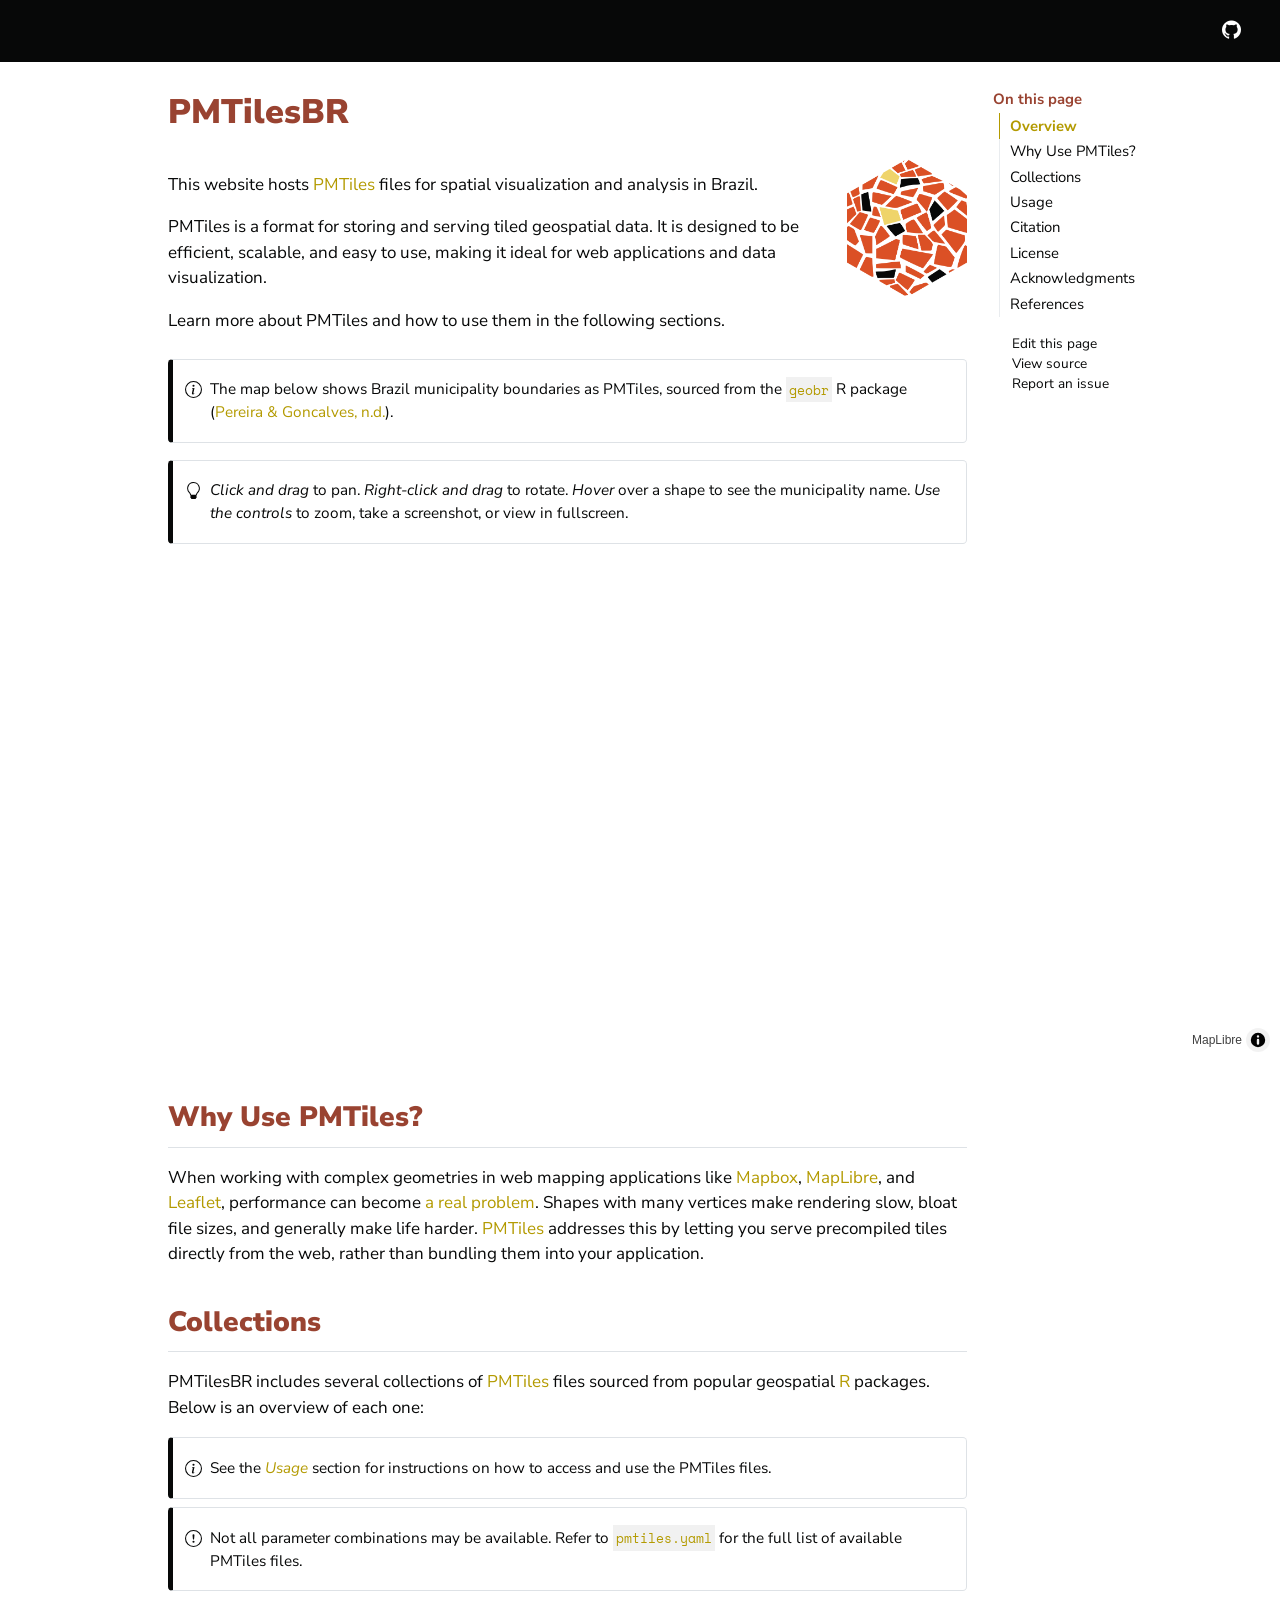
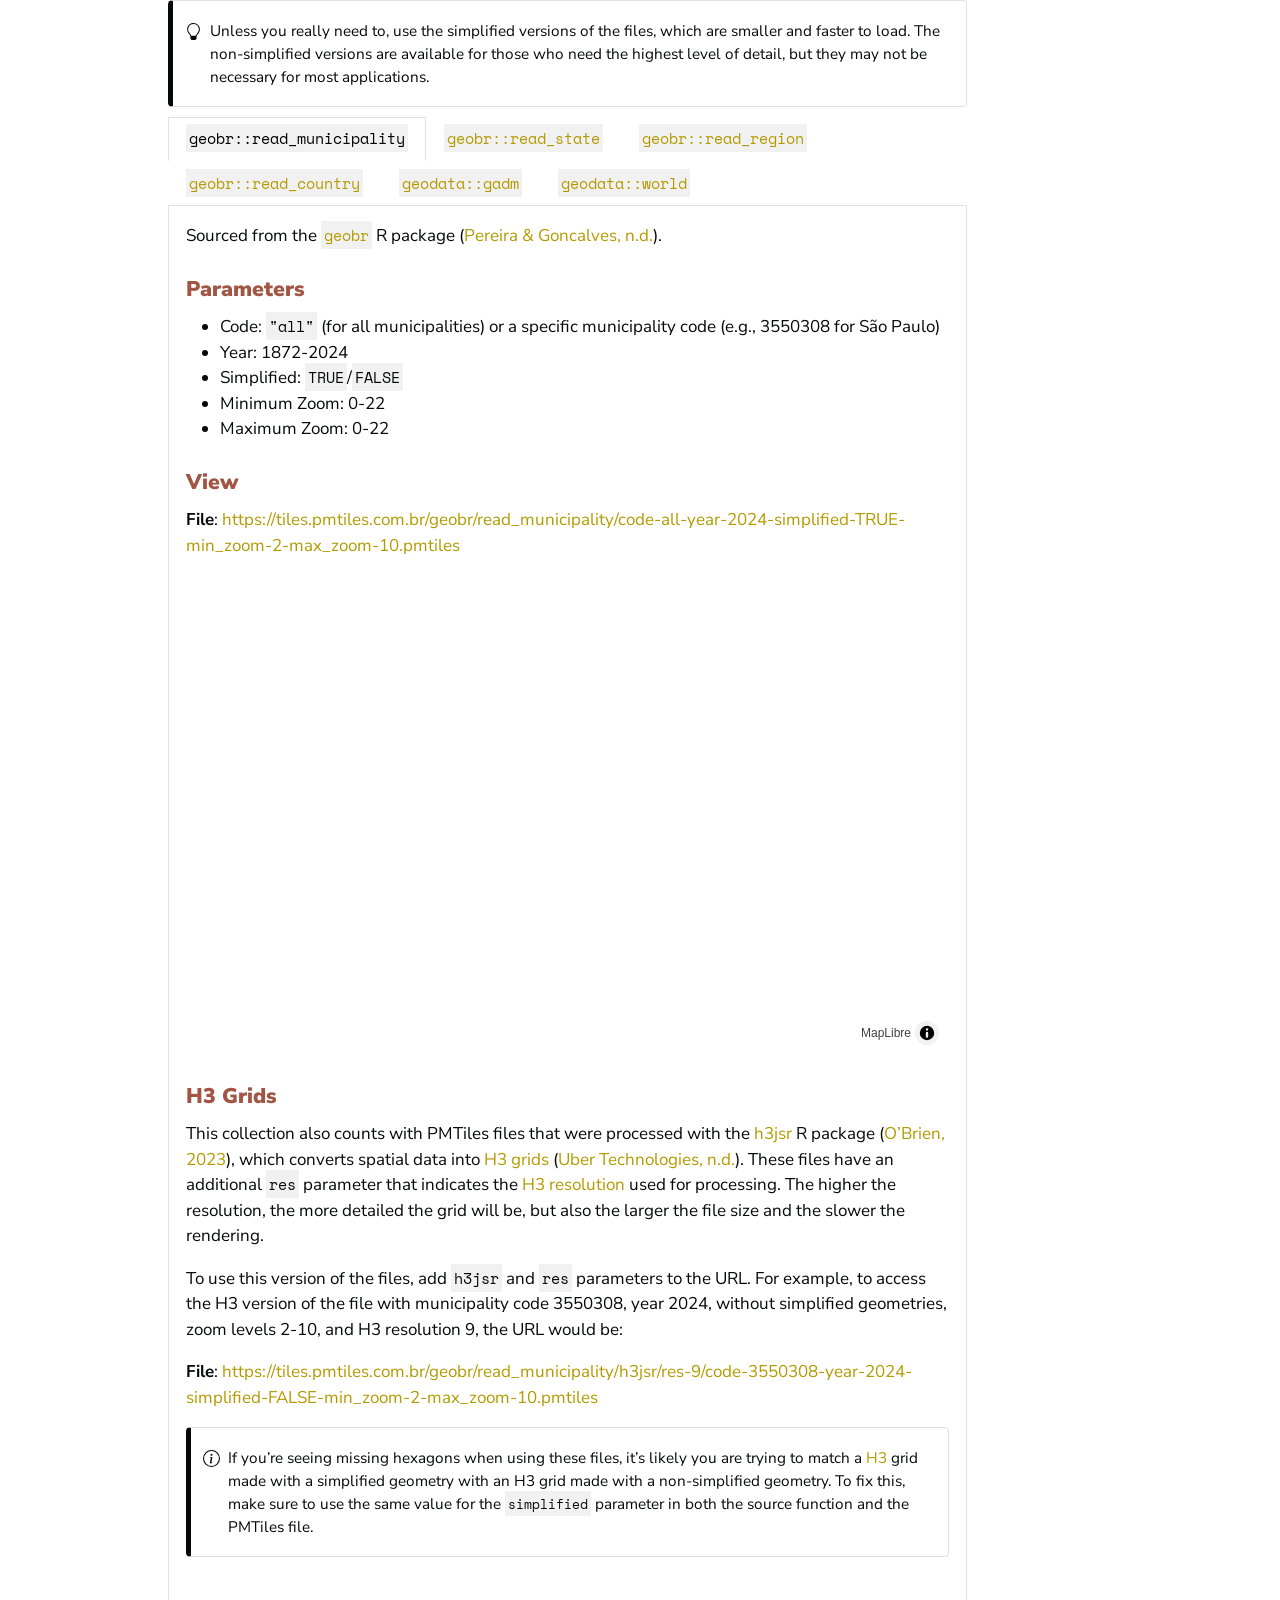
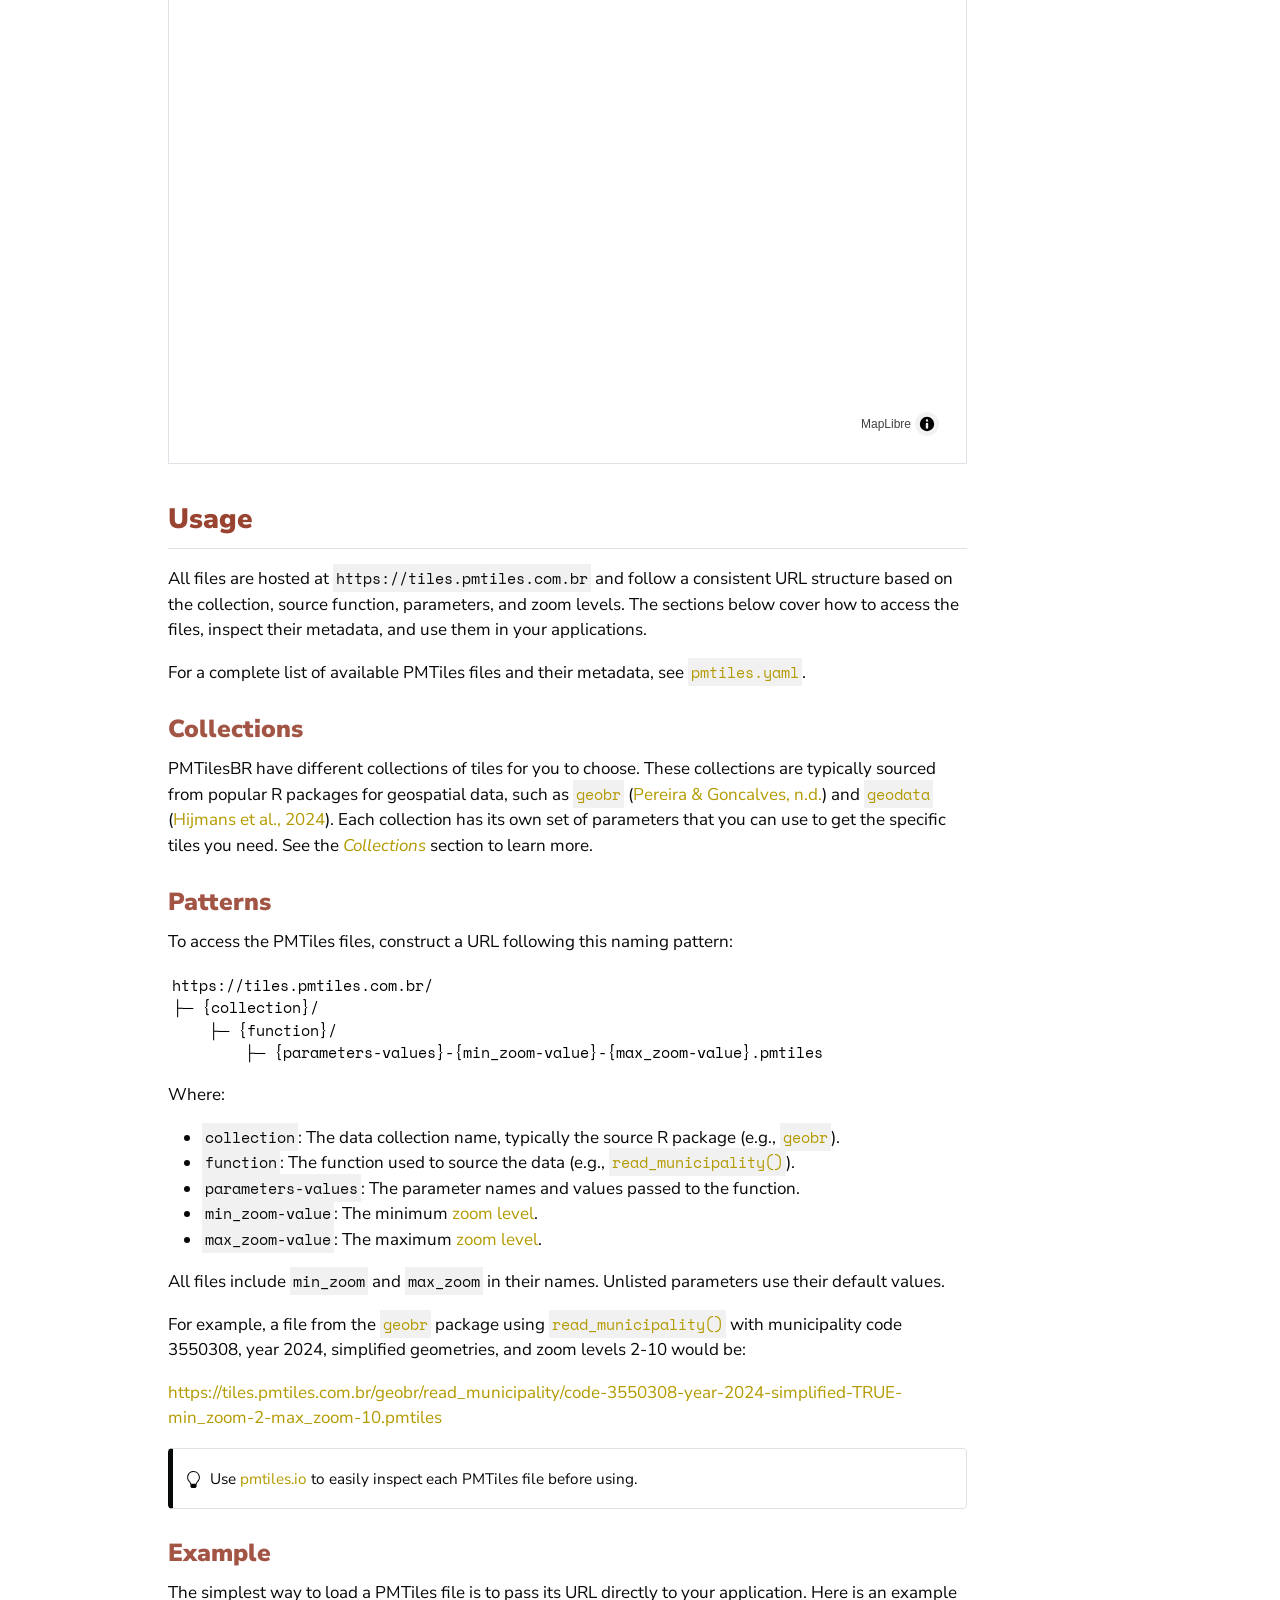
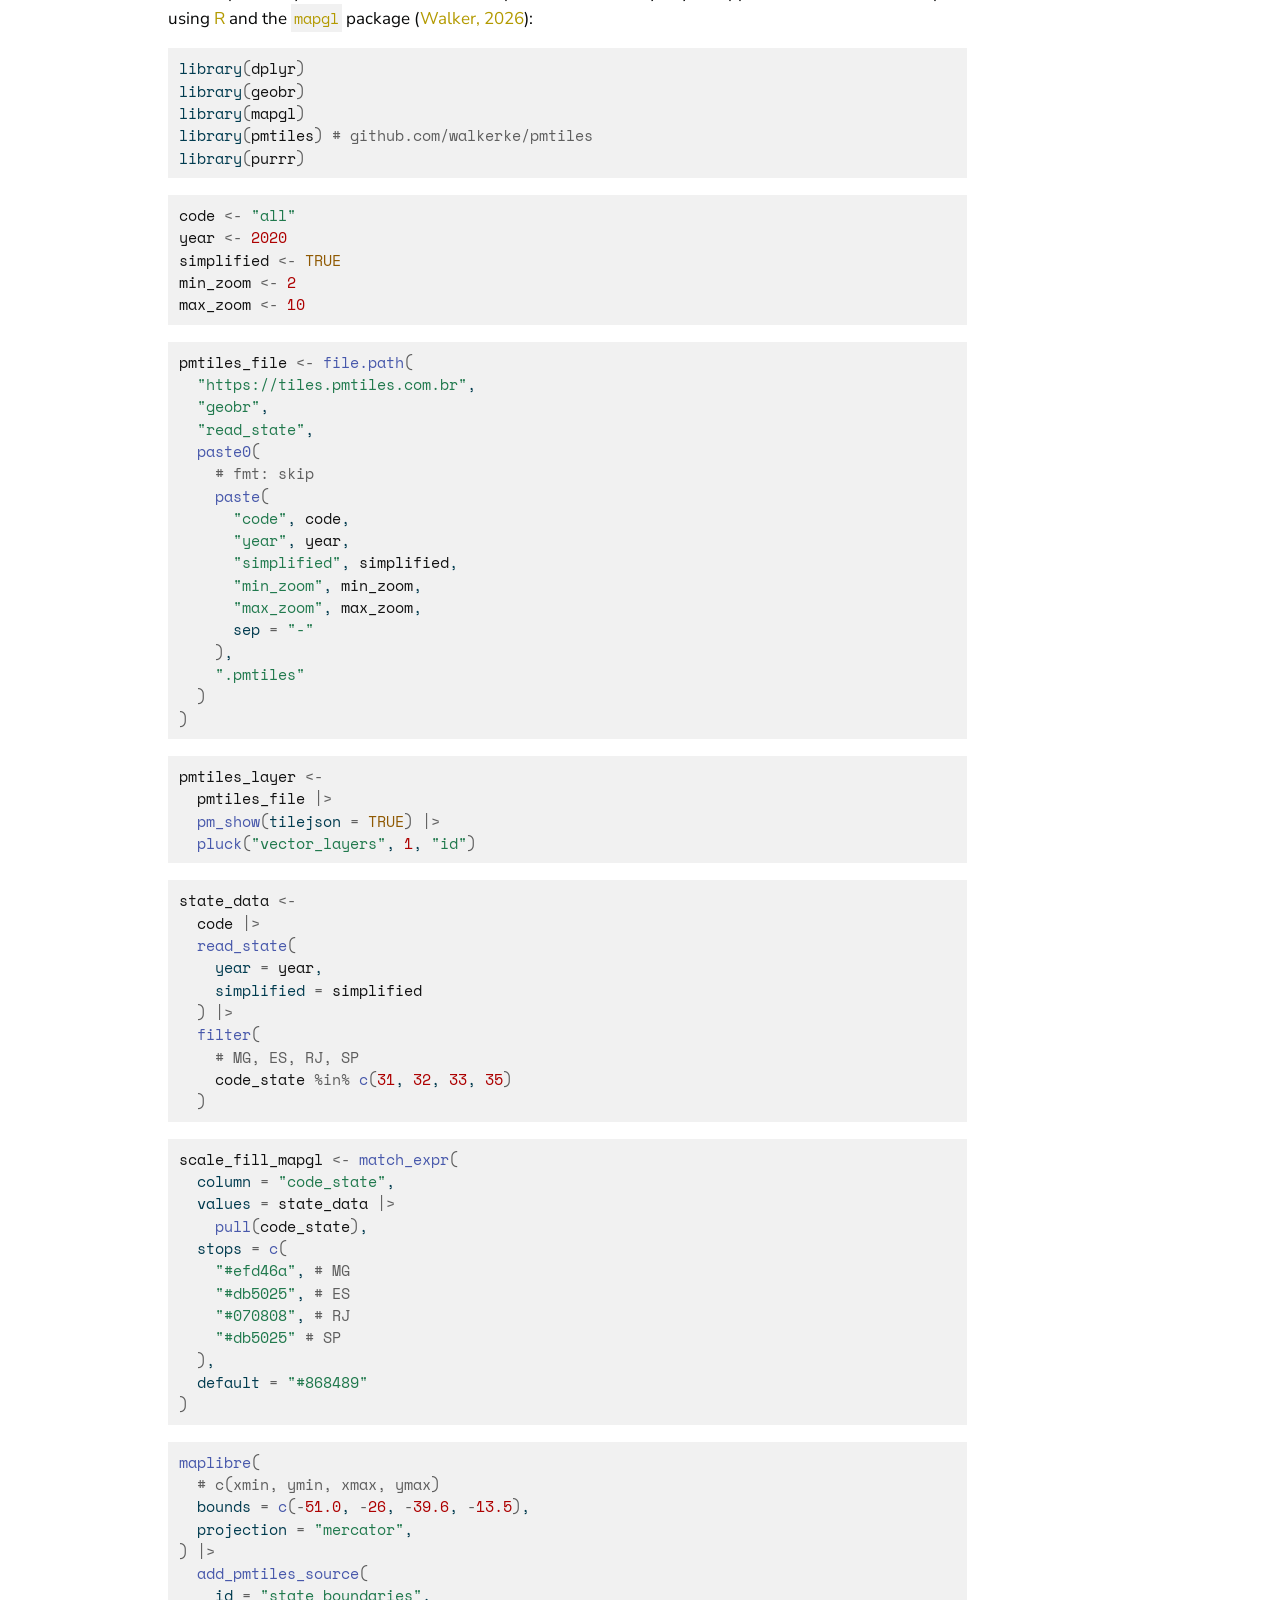
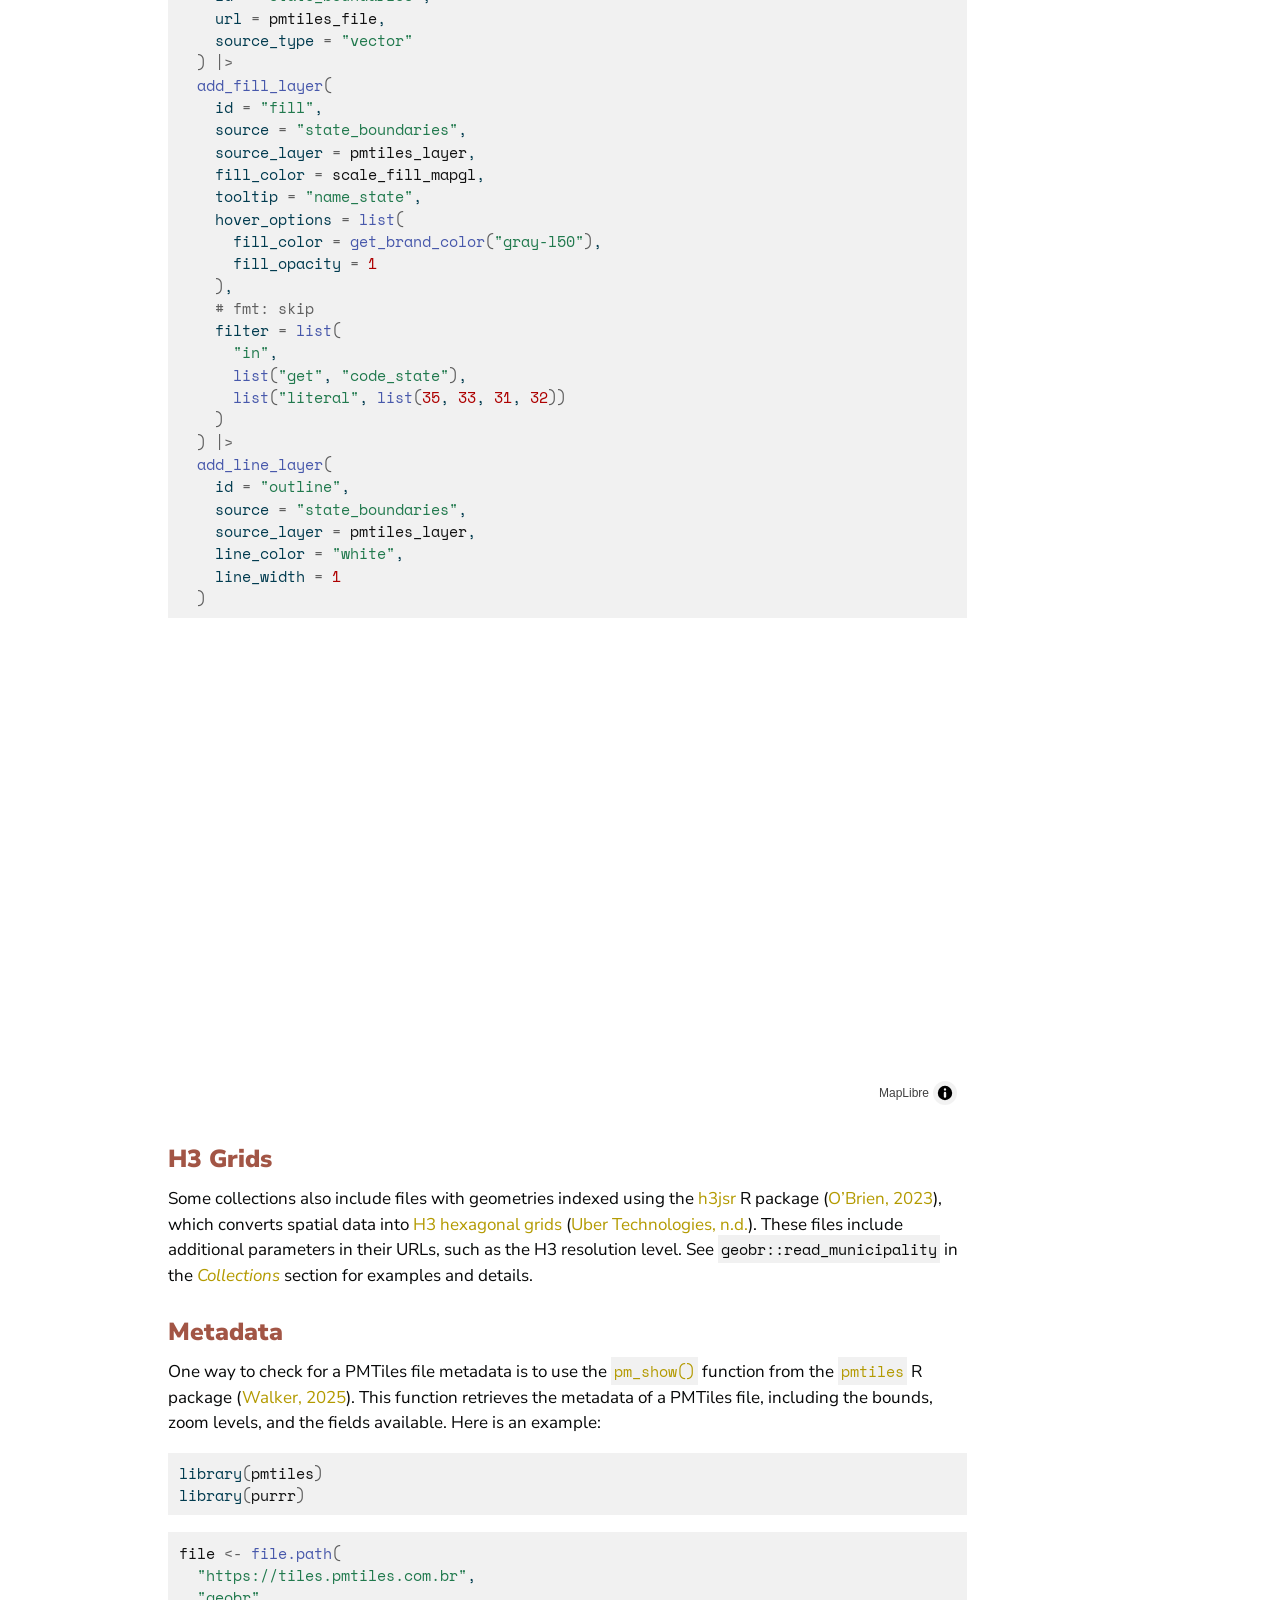
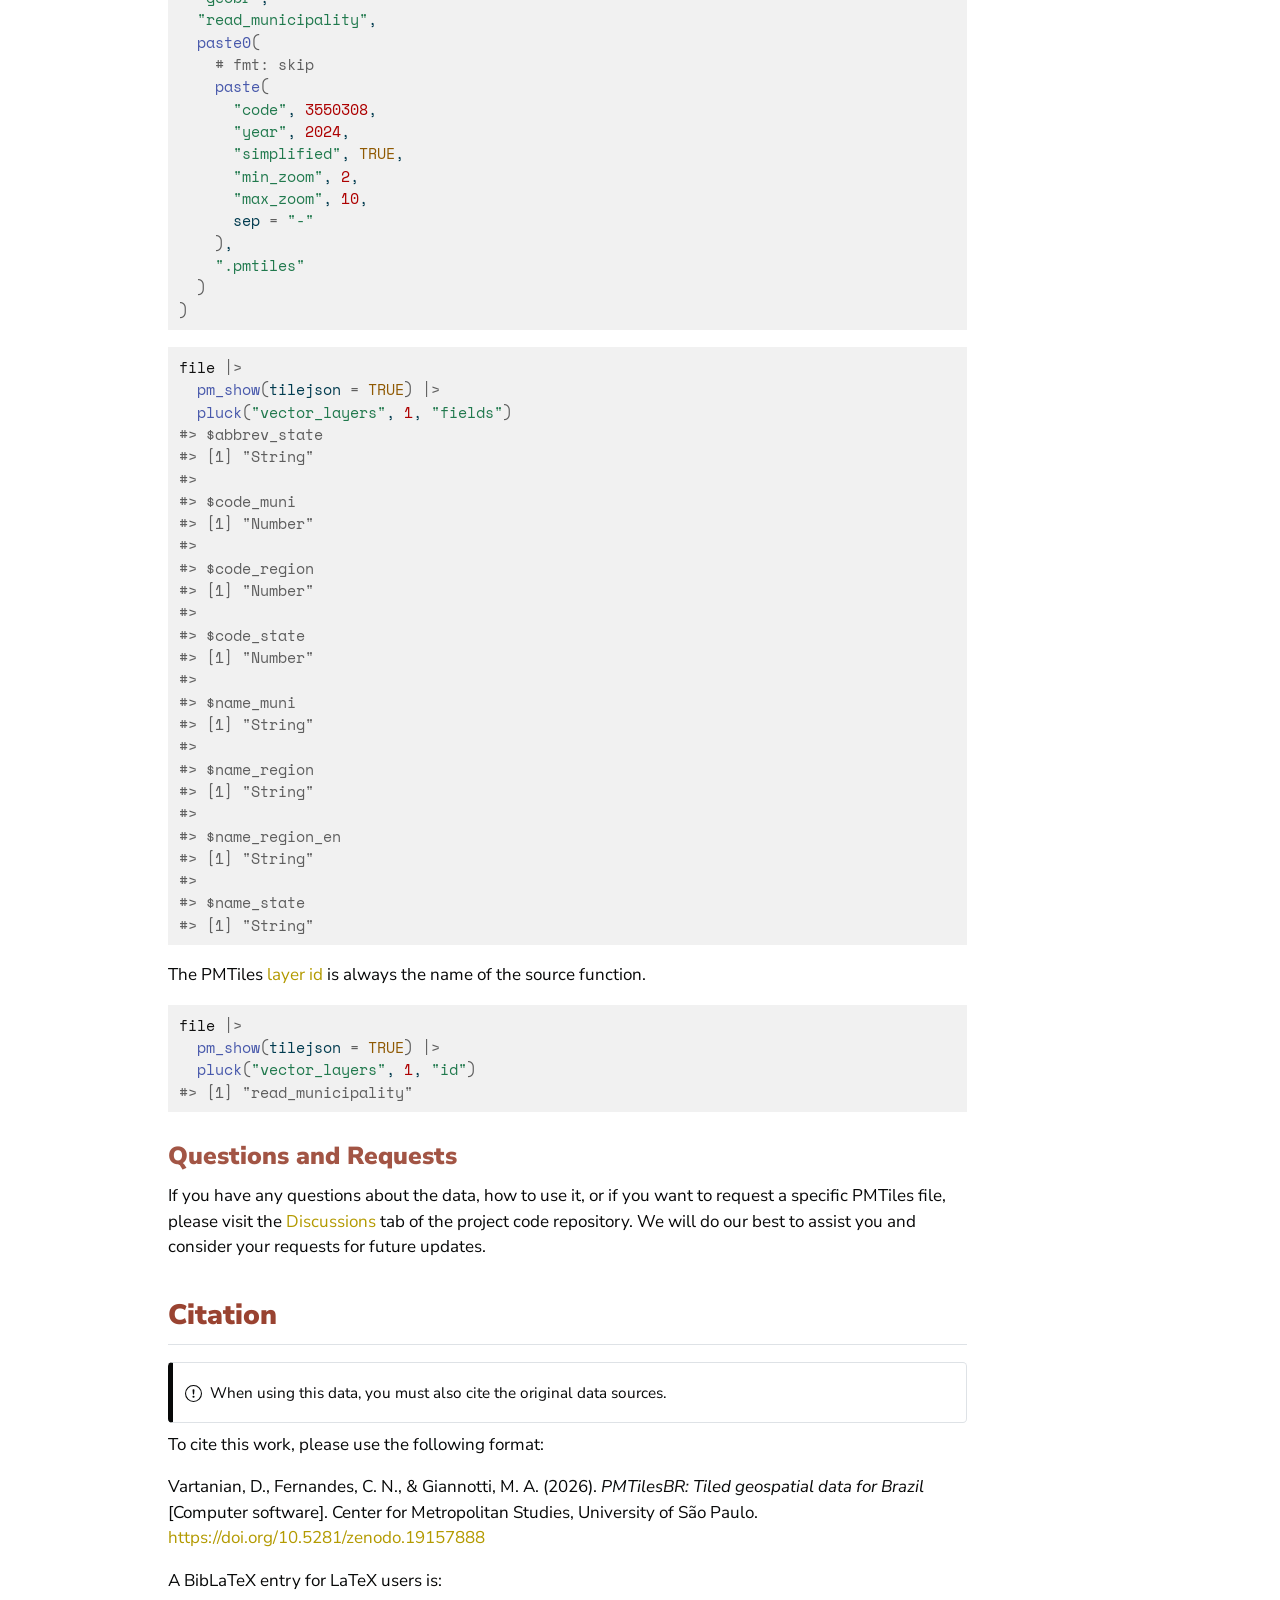
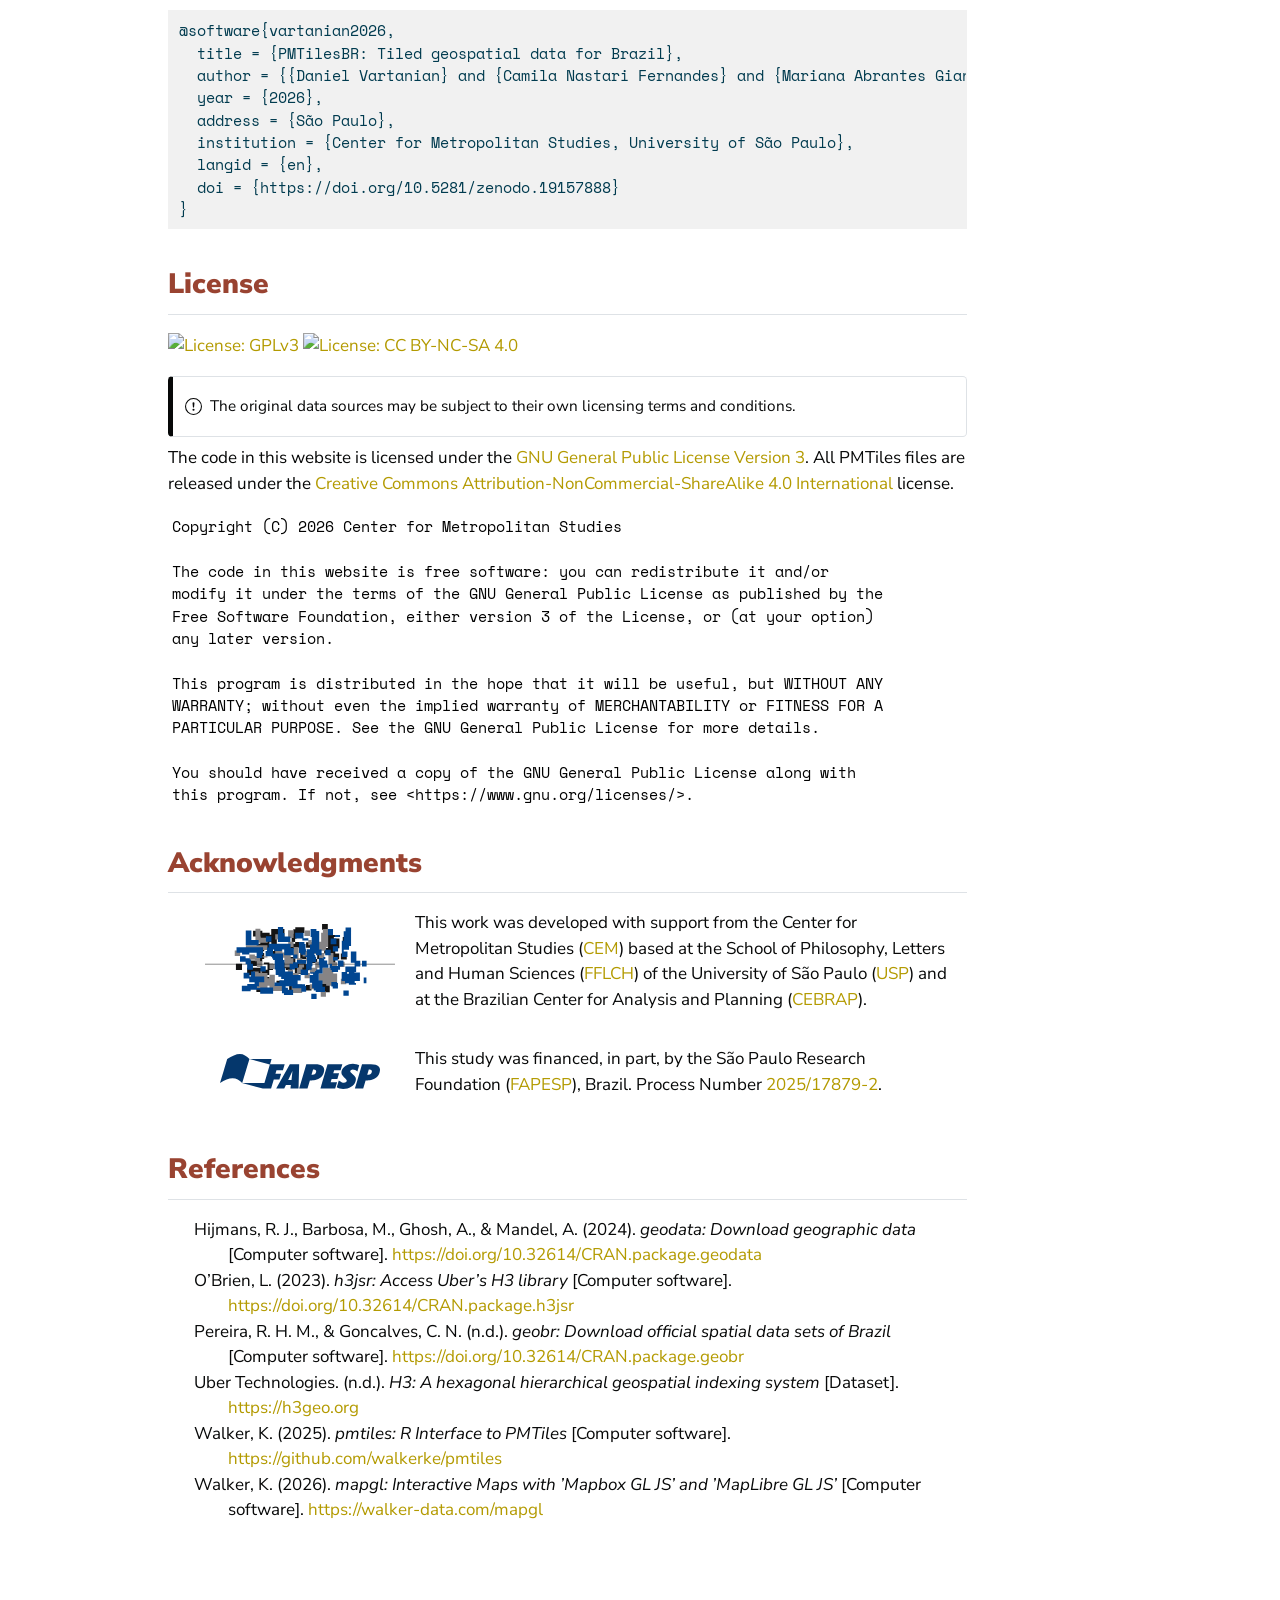
==== commit 893f4d42: "Update documentation" ====
--- a/docs/index.html
+++ b/docs/index.html
@@ -234,7 +234,7 @@
 <div>
 <p><img src="images/logo.png" class="img-fluid" style="float: right; margin-left: 1.5rem; margin-top: 0.25rem;" width="120"></p>
 <p>This website hosts <a href="https://docs.protomaps.com/pmtiles/">PMTiles</a> files for spatial visualization and analysis in Brazil.</p>
-<p><a href="https://docs.protomaps.com/pmtiles/">PMTiles</a> is a format for storing and serving tiled geospatial data. It is designed to be efficient, scalable, and easy to use, making it ideal for web applications and data visualization.</p>
+<p>PMTiles is a format for storing and serving tiled geospatial data. It is designed to be efficient, scalable, and easy to use, making it ideal for web applications and data visualization.</p>
 <p>Learn more about PMTiles and how to use them in the following sections.</p>
 </div>
 <div class="callout callout-style-simple callout-note">
@@ -260,7 +260,7 @@
 <div class="cell page-columns page-full">
 <div class="cell-output-display column-screen">
 <div id="htmlwidget-f419e2df87e00edacb1d" style="width:100%;height:480px;" class="maplibregl html-widget"></div>
-<script type="application/json" data-for="htmlwidget-f419e2df87e00edacb1d">{"x":{"style":"https://basemaps.cartocdn.com/gl/voyager-gl-style/style.json","center":[0,0],"zoom":0,"bearing":0,"pitch":0,"projection":"mercator","additional_params":{"scrollZoom":false,"bounds":[-73.98681000000001,-33.751084,-28.847777,5.2696189]},"sources":[{"id":"cb8b88b8284fa1f3394a864e40957232","type":"vector","url":"pmtiles://https://tiles.pmtiles.com.br/geobr/read_municipality/code-all-year-2024-simplified-TRUE-min_zoom-2-max_zoom-10.pmtiles"}],"layers":[{"id":"cb8b88b8284fa1f3394a864e40957232_fill","type":"fill","source":"cb8b88b8284fa1f3394a864e40957232","source_layer":"read_municipality","paint":{"fill-antialias":true,"fill-color":["match",["get","code_muni"],1100015,"#DB5025",1100023,"#DB5025",1100031,"#DB5025",1100049,"#DB5025",1100056,"#070808",1100064,"#DB5025",1100072,"#DB5025",1100080,"#EFD46A",1100098,"#070808",1100106,"#DB5025",1100114,"#DB5025",1100122,"#DB5025",1100130,"#DB5025",1100148,"#DB5025",1100155,"#DB5025",1100189,"#DB5025",1100205,"#EFD46A",1100254,"#DB5025",1100262,"#DB5025",1100288,"#DB5025",1100296,"#EFD46A",1100304,"#DB5025",1100320,"#EFD46A",1100338,"#DB5025",1100346,"#070808",1100379,"#DB5025",1100403,"#DB5025",1100452,"#EFD46A",1100502,"#DB5025",1100601,"#070808",1100700,"#DB5025",1100809,"#070808",1100908,"#EFD46A",1100924,"#EFD46A",1100940,"#DB5025",1101005,"#DB5025",1101104,"#DB5025",1101203,"#DB5025",1101302,"#DB5025",1101401,"#DB5025",1101435,"#DB5025",1101450,"#DB5025",1101468,"#DB5025",1101476,"#EFD46A",1101484,"#DB5025",1101492,"#DB5025",1101500,"#070808",1101559,"#EFD46A",1101609,"#EFD46A",1101708,"#DB5025",1101757,"#DB5025",1101807,"#DB5025",1200013,"#DB5025",1200054,"#DB5025",1200104,"#DB5025",1200138,"#DB5025",1200179,"#DB5025",1200203,"#DB5025",1200252,"#DB5025",1200302,"#DB5025",1200328,"#070808",1200336,"#070808",1200344,"#DB5025",1200351,"#070808",1200385,"#DB5025",1200393,"#DB5025",1200401,"#DB5025",1200427,"#DB5025",1200435,"#DB5025",1200450,"#DB5025",1200500,"#070808",1200609,"#DB5025",1200708,"#DB5025",1200807,"#DB5025",1300029,"#EFD46A",1300060,"#DB5025",1300086,"#DB5025",1300102,"#DB5025",1300144,"#DB5025",1300201,"#DB5025",1300300,"#070808",1300409,"#DB5025",1300508,"#EFD46A",1300607,"#DB5025",1300631,"#DB5025",1300680,"#EFD46A",1300706,"#EFD46A",1300805,"#DB5025",1300839,"#DB5025",1300904,"#EFD46A",1301001,"#DB5025",1301100,"#DB5025",1301159,"#DB5025",1301209,"#EFD46A",1301308,"#070808",1301407,"#DB5025",1301506,"#EFD46A",1301605,"#EFD46A",1301654,"#EFD46A",1301704,"#DB5025",1301803,"#EFD46A",1301852,"#EFD46A",1301902,"#EFD46A",1301951,"#EFD46A",1302009,"#070808",1302108,"#DB5025",1302207,"#EFD46A",1302306,"#EFD46A",1302405,"#DB5025",1302504,"#DB5025",1302553,"#DB5025",1302603,"#DB5025",1302702,"#DB5025",1302801,"#DB5025",1302900,"#DB5025",1303007,"#070808",1303106,"#DB5025",1303205,"#DB5025",1303304,"#DB5025",1303403,"#DB5025",1303502,"#070808",1303536,"#DB5025",1303569,"#DB5025",1303601,"#DB5025",1303700,"#070808",1303809,"#DB5025",1303908,"#DB5025",1303957,"#EFD46A",1304005,"#DB5025",1304062,"#DB5025",1304104,"#DB5025",1304203,"#DB5025",1304237,"#DB5025",1304260,"#DB5025",1304302,"#DB5025",1304401,"#EFD46A",1400027,"#DB5025",1400050,"#DB5025",1400100,"#DB5025",1400159,"#DB5025",1400175,"#EFD46A",1400209,"#EFD46A",1400233,"#070808",1400282,"#070808",1400308,"#DB5025",1400407,"#DB5025",1400456,"#DB5025",1400472,"#DB5025",1400506,"#DB5025",1400605,"#DB5025",1400704,"#DB5025",1500107,"#DB5025",1500131,"#DB5025",1500206,"#DB5025",1500305,"#DB5025",1500347,"#DB5025",1500404,"#070808",1500503,"#EFD46A",1500602,"#DB5025",1500701,"#EFD46A",1500800,"#DB5025",1500859,"#DB5025",1500909,"#DB5025",1500958,"#DB5025",1501006,"#DB5025",1501105,"#DB5025",1501204,"#DB5025",1501253,"#DB5025",1501303,"#070808",1501402,"#EFD46A",1501451,"#070808",1501501,"#DB5025",1501576,"#070808",1501600,"#070808",1501709,"#DB5025",1501725,"#DB5025",1501758,"#DB5025",1501782,"#DB5025",1501808,"#EFD46A",1501907,"#DB5025",1501956,"#070808",1502004,"#070808",1502103,"#DB5025",1502152,"#DB5025",1502202,"#DB5025",1502301,"#DB5025",1502400,"#DB5025",1502509,"#DB5025",1502608,"#DB5025",1502707,"#DB5025",1502756,"#DB5025",1502764,"#EFD46A",1502772,"#EFD46A",1502806,"#DB5025",1502855,"#DB5025",1502905,"#DB5025",1502939,"#DB5025",1502954,"#DB5025",1503002,"#070808",1503044,"#EFD46A",1503077,"#DB5025",1503093,"#EFD46A",1503101,"#DB5025",1503200,"#DB5025",1503309,"#DB5025",1503408,"#DB5025",1503457,"#070808",1503507,"#070808",1503606,"#EFD46A",1503705,"#DB5025",1503754,"#DB5025",1503804,"#EFD46A",1503903,"#EFD46A",1504000,"#EFD46A",1504059,"#DB5025",1504109,"#DB5025",1504208,"#070808",1504307,"#DB5025",1504406,"#DB5025",1504422,"#DB5025",1504455,"#EFD46A",1504505,"#DB5025",1504604,"#EFD46A",1504703,"#EFD46A",1504752,"#DB5025",1504802,"#DB5025",1504901,"#DB5025",1504950,"#EFD46A",1504976,"#DB5025",1505007,"#DB5025",1505031,"#DB5025",1505064,"#DB5025",1505106,"#DB5025",1505205,"#DB5025",1505304,"#DB5025",1505403,"#EFD46A",1505437,"#DB5025",1505486,"#DB5025",1505494,"#DB5025",1505502,"#DB5025",1505536,"#EFD46A",1505551,"#DB5025",1505601,"#DB5025",1505635,"#DB5025",1505650,"#DB5025",1505700,"#EFD46A",1505809,"#DB5025",1505908,"#DB5025",1506005,"#EFD46A",1506104,"#EFD46A",1506112,"#DB5025",1506138,"#EFD46A",1506161,"#DB5025",1506187,"#DB5025",1506195,"#DB5025",1506203,"#DB5025",1506302,"#DB5025",1506351,"#DB5025",1506401,"#EFD46A",1506500,"#DB5025",1506559,"#DB5025",1506583,"#DB5025",1506609,"#DB5025",1506708,"#EFD46A",1506807,"#EFD46A",1506906,"#DB5025",1507003,"#EFD46A",1507102,"#DB5025",1507151,"#DB5025",1507201,"#DB5025",1507300,"#070808",1507409,"#DB5025",1507458,"#DB5025",1507466,"#DB5025",1507474,"#DB5025",1507508,"#070808",1507607,"#EFD46A",1507706,"#DB5025",1507755,"#DB5025",1507805,"#DB5025",1507904,"#DB5025",1507953,"#EFD46A",1507961,"#DB5025",1507979,"#DB5025",1508001,"#070808",1508035,"#070808",1508050,"#DB5025",1508084,"#DB5025",1508100,"#DB5025",1508126,"#DB5025",1508159,"#DB5025",1508209,"#DB5025",1508308,"#070808",1508357,"#DB5025",1508407,"#DB5025",1600055,"#070808",1600105,"#DB5025",1600154,"#DB5025",1600204,"#070808",1600212,"#070808",1600238,"#DB5025",1600253,"#DB5025",1600279,"#DB5025",1600303,"#070808",1600402,"#DB5025",1600501,"#DB5025",1600535,"#DB5025",1600550,"#DB5025",1600600,"#DB5025",1600709,"#070808",1600808,"#DB5025",1700251,"#DB5025",1700301,"#DB5025",1700350,"#DB5025",1700400,"#DB5025",1700707,"#070808",1701002,"#DB5025",1701051,"#070808",1701101,"#070808",1701309,"#DB5025",1701903,"#DB5025",1702000,"#DB5025",1702109,"#DB5025",1702158,"#DB5025",1702208,"#DB5025",1702307,"#EFD46A",1702406,"#EFD46A",1702554,"#DB5025",1702703,"#EFD46A",1702901,"#DB5025",1703008,"#EFD46A",1703057,"#DB5025",1703073,"#DB5025",1703107,"#DB5025",1703206,"#DB5025",1703305,"#DB5025",1703602,"#DB5025",1703701,"#DB5025",1703800,"#DB5025",1703826,"#EFD46A",1703842,"#070808",1703867,"#070808",1703883,"#EFD46A",1703891,"#DB5025",1703909,"#DB5025",1704105,"#DB5025",1704600,"#DB5025",1705102,"#EFD46A",1705508,"#DB5025",1705557,"#DB5025",1705607,"#DB5025",1706001,"#070808",1706100,"#DB5025",1706258,"#DB5025",1706506,"#DB5025",1707009,"#DB5025",1707108,"#DB5025",1707207,"#DB5025",1707306,"#DB5025",1707405,"#EFD46A",1707553,"#DB5025",1707652,"#DB5025",1707702,"#EFD46A",1708205,"#EFD46A",1708254,"#DB5025",1708304,"#DB5025",1709005,"#DB5025",1709302,"#EFD46A",1709500,"#EFD46A",1709807,"#DB5025",1710508,"#DB5025",1710706,"#DB5025",1710904,"#DB5025",1711100,"#DB5025",1711506,"#DB5025",1711803,"#DB5025",1711902,"#DB5025",1711951,"#EFD46A",1712009,"#EFD46A",1712157,"#EFD46A",1712405,"#DB5025",1712454,"#DB5025",1712504,"#DB5025",1712702,"#DB5025",1712801,"#DB5025",1713205,"#DB5025",1713304,"#DB5025",1713601,"#DB5025",1713700,"#070808",1713809,"#070808",1713957,"#DB5025",1714203,"#DB5025",1714302,"#EFD46A",1714880,"#DB5025",1715002,"#EFD46A",1715101,"#EFD46A",1715150,"#070808",1715259,"#DB5025",1715507,"#DB5025",1715705,"#DB5025",1715754,"#DB5025",1716109,"#DB5025",1716208,"#DB5025",1716307,"#DB5025",1716505,"#DB5025",1716604,"#EFD46A",1716653,"#DB5025",1716703,"#DB5025",1717008,"#DB5025",1717206,"#DB5025",1717503,"#DB5025",1717800,"#070808",1717909,"#070808",1718006,"#070808",1718204,"#DB5025",1718303,"#DB5025",1718402,"#DB5025",1718451,"#DB5025",1718501,"#DB5025",1718550,"#DB5025",1718659,"#070808",1718709,"#DB5025",1718758,"#070808",1718808,"#EFD46A",1718840,"#DB5025",1718865,"#DB5025",1718881,"#DB5025",1718899,"#DB5025",1718907,"#DB5025",1719004,"#DB5025",1720002,"#DB5025",1720101,"#DB5025",1720150,"#DB5025",1720200,"#DB5025",1720259,"#EFD46A",1720309,"#DB5025",1720499,"#EFD46A",1720655,"#DB5025",1720804,"#070808",1720853,"#EFD46A",1720903,"#DB5025",1720937,"#070808",1720978,"#DB5025",1721000,"#DB5025",1721109,"#DB5025",1721208,"#EFD46A",1721257,"#DB5025",1721307,"#EFD46A",1722081,"#EFD46A",1722107,"#DB5025",2100055,"#DB5025",2100105,"#EFD46A",2100154,"#070808",2100204,"#DB5025",2100303,"#EFD46A",2100402,"#070808",2100436,"#DB5025",2100477,"#DB5025",2100501,"#070808",2100550,"#070808",2100600,"#DB5025",2100709,"#DB5025",2100808,"#DB5025",2100832,"#DB5025",2100873,"#070808",2100907,"#DB5025",2100956,"#DB5025",2101004,"#DB5025",2101103,"#DB5025",2101202,"#070808",2101251,"#DB5025",2101301,"#DB5025",2101350,"#DB5025",2101400,"#DB5025",2101509,"#DB5025",2101608,"#DB5025",2101707,"#DB5025",2101731,"#DB5025",2101772,"#DB5025",2101806,"#DB5025",2101905,"#DB5025",2101939,"#070808",2101970,"#070808",2102002,"#DB5025",2102036,"#070808",2102077,"#DB5025",2102101,"#EFD46A",2102150,"#DB5025",2102200,"#DB5025",2102309,"#DB5025",2102325,"#EFD46A",2102358,"#EFD46A",2102374,"#DB5025",2102408,"#DB5025",2102507,"#EFD46A",2102556,"#DB5025",2102606,"#DB5025",2102705,"#DB5025",2102754,"#DB5025",2102804,"#EFD46A",2102903,"#DB5025",2103000,"#DB5025",2103109,"#DB5025",2103125,"#DB5025",2103158,"#DB5025",2103174,"#DB5025",2103208,"#070808",2103257,"#DB5025",2103307,"#DB5025",2103406,"#DB5025",2103505,"#DB5025",2103554,"#EFD46A",2103604,"#DB5025",2103703,"#DB5025",2103752,"#EFD46A",2103802,"#DB5025",2103901,"#DB5025",2104008,"#DB5025",2104057,"#DB5025",2104073,"#DB5025",2104081,"#DB5025",2104099,"#EFD46A",2104107,"#DB5025",2104206,"#DB5025",2104305,"#DB5025",2104404,"#DB5025",2104503,"#DB5025",2104552,"#EFD46A",2104602,"#EFD46A",2104628,"#DB5025",2104651,"#EFD46A",2104677,"#DB5025",2104701,"#EFD46A",2104800,"#DB5025",2104909,"#EFD46A",2105005,"#DB5025",2105104,"#DB5025",2105153,"#DB5025",2105203,"#DB5025",2105302,"#DB5025",2105351,"#DB5025",2105401,"#DB5025",2105427,"#DB5025",2105450,"#DB5025",2105476,"#DB5025",2105500,"#DB5025",2105609,"#DB5025",2105658,"#EFD46A",2105708,"#DB5025",2105807,"#DB5025",2105906,"#DB5025",2105922,"#DB5025",2105948,"#070808",2105963,"#070808",2105989,"#070808",2106003,"#DB5025",2106102,"#DB5025",2106201,"#EFD46A",2106300,"#DB5025",2106326,"#DB5025",2106359,"#EFD46A",2106375,"#DB5025",2106409,"#DB5025",2106508,"#EFD46A",2106607,"#DB5025",2106631,"#DB5025",2106672,"#DB5025",2106706,"#EFD46A",2106755,"#DB5025",2106805,"#DB5025",2106904,"#DB5025",2107001,"#DB5025",2107100,"#DB5025",2107209,"#EFD46A",2107258,"#EFD46A",2107308,"#DB5025",2107357,"#070808",2107407,"#DB5025",2107456,"#DB5025",2107506,"#EFD46A",2107605,"#DB5025",2107704,"#DB5025",2107803,"#DB5025",2107902,"#DB5025",2108009,"#DB5025",2108058,"#DB5025",2108108,"#DB5025",2108207,"#DB5025",2108256,"#DB5025",2108306,"#DB5025",2108405,"#DB5025",2108454,"#EFD46A",2108504,"#DB5025",2108603,"#EFD46A",2108702,"#DB5025",2108801,"#DB5025",2108900,"#DB5025",2109007,"#DB5025",2109056,"#DB5025",2109106,"#070808",2109205,"#DB5025",2109239,"#DB5025",2109270,"#EFD46A",2109304,"#DB5025",2109403,"#070808",2109452,"#DB5025",2109502,"#DB5025",2109551,"#EFD46A",2109601,"#070808",2109700,"#EFD46A",2109759,"#DB5025",2109809,"#DB5025",2109908,"#DB5025",2110005,"#DB5025",2110039,"#DB5025",2110104,"#DB5025",2110203,"#DB5025",2110237,"#DB5025",2110278,"#DB5025",2110302,"#EFD46A",2110401,"#DB5025",2110500,"#DB5025",2110609,"#DB5025",2110658,"#DB5025",2110708,"#DB5025",2110807,"#DB5025",2110856,"#DB5025",2110906,"#EFD46A",2111003,"#DB5025",2111029,"#EFD46A",2111052,"#DB5025",2111078,"#DB5025",2111102,"#DB5025",2111201,"#EFD46A",2111250,"#070808",2111300,"#DB5025",2111409,"#DB5025",2111508,"#070808",2111532,"#DB5025",2111573,"#EFD46A",2111607,"#DB5025",2111631,"#DB5025",2111672,"#DB5025",2111706,"#070808",2111722,"#EFD46A",2111748,"#DB5025",2111763,"#DB5025",2111789,"#DB5025",2111805,"#DB5025",2111904,"#EFD46A",2111953,"#EFD46A",2112001,"#DB5025",2112100,"#DB5025",2112209,"#DB5025",2112233,"#EFD46A",2112274,"#070808",2112308,"#DB5025",2112407,"#DB5025",2112456,"#DB5025",2112506,"#EFD46A",2112605,"#DB5025",2112704,"#EFD46A",2112803,"#DB5025",2112852,"#DB5025",2112902,"#EFD46A",2113009,"#DB5025",2114007,"#DB5025",2200053,"#EFD46A",2200103,"#DB5025",2200202,"#DB5025",2200251,"#DB5025",2200277,"#DB5025",2200301,"#DB5025",2200400,"#DB5025",2200459,"#DB5025",2200509,"#DB5025",2200608,"#DB5025",2200707,"#DB5025",2200806,"#DB5025",2200905,"#DB5025",2200954,"#EFD46A",2201002,"#EFD46A",2201051,"#DB5025",2201101,"#DB5025",2201150,"#DB5025",2201176,"#DB5025",2201200,"#DB5025",2201309,"#070808",2201408,"#DB5025",2201507,"#DB5025",2201556,"#EFD46A",2201572,"#070808",2201606,"#DB5025",2201705,"#EFD46A",2201739,"#DB5025",2201770,"#070808",2201804,"#EFD46A",2201903,"#DB5025",2201919,"#DB5025",2201929,"#DB5025",2201945,"#DB5025",2201960,"#DB5025",2201988,"#EFD46A",2202000,"#DB5025",2202026,"#DB5025",2202059,"#EFD46A",2202075,"#DB5025",2202083,"#DB5025",2202091,"#DB5025",2202109,"#DB5025",2202117,"#070808",2202133,"#070808",2202174,"#EFD46A",2202208,"#EFD46A",2202251,"#EFD46A",2202307,"#070808",2202406,"#EFD46A",2202455,"#EFD46A",2202505,"#DB5025",2202539,"#070808",2202554,"#070808",2202604,"#DB5025",2202653,"#EFD46A",2202703,"#DB5025",2202711,"#DB5025",2202729,"#DB5025",2202737,"#DB5025",2202752,"#070808",2202778,"#DB5025",2202802,"#DB5025",2202851,"#DB5025",2202901,"#DB5025",2203008,"#DB5025",2203107,"#DB5025",2203206,"#DB5025",2203230,"#EFD46A",2203255,"#EFD46A",2203271,"#070808",2203305,"#DB5025",2203354,"#DB5025",2203404,"#DB5025",2203420,"#DB5025",2203453,"#EFD46A",2203503,"#DB5025",2203602,"#DB5025",2203701,"#DB5025",2203750,"#EFD46A",2203800,"#DB5025",2203859,"#DB5025",2203909,"#DB5025",2204006,"#DB5025",2204105,"#DB5025",2204154,"#DB5025",2204204,"#EFD46A",2204303,"#DB5025",2204352,"#DB5025",2204402,"#DB5025",2204501,"#DB5025",2204550,"#070808",2204600,"#DB5025",2204659,"#DB5025",2204709,"#DB5025",2204808,"#EFD46A",2204907,"#DB5025",2205003,"#DB5025",2205102,"#DB5025",2205151,"#DB5025",2205201,"#DB5025",2205250,"#DB5025",2205276,"#DB5025",2205300,"#DB5025",2205359,"#DB5025",2205409,"#070808",2205458,"#DB5025",2205508,"#EFD46A",2205516,"#DB5025",2205524,"#DB5025",2205532,"#EFD46A",2205540,"#DB5025",2205557,"#DB5025",2205565,"#DB5025",2205573,"#070808",2205581,"#DB5025",2205599,"#070808",2205607,"#DB5025",2205706,"#DB5025",2205805,"#DB5025",2205854,"#DB5025",2205904,"#DB5025",2205953,"#DB5025",2206001,"#EFD46A",2206050,"#DB5025",2206100,"#DB5025",2206209,"#DB5025",2206308,"#070808",2206357,"#DB5025",2206407,"#EFD46A",2206506,"#DB5025",2206605,"#DB5025",2206654,"#DB5025",2206670,"#EFD46A",2206696,"#DB5025",2206704,"#EFD46A",2206720,"#DB5025",2206753,"#DB5025",2206803,"#DB5025",2206902,"#DB5025",2206951,"#DB5025",2207009,"#DB5025",2207108,"#070808",2207207,"#EFD46A",2207306,"#EFD46A",2207355,"#DB5025",2207405,"#DB5025",2207504,"#EFD46A",2207553,"#DB5025",2207603,"#DB5025",2207702,"#DB5025",2207751,"#EFD46A",2207777,"#DB5025",2207793,"#DB5025",2207801,"#DB5025",2207850,"#DB5025",2207900,"#DB5025",2207934,"#EFD46A",2207959,"#DB5025",2208007,"#DB5025",2208106,"#DB5025",2208205,"#DB5025",2208304,"#DB5025",2208403,"#070808",2208502,"#DB5025",2208551,"#EFD46A",2208601,"#DB5025",2208650,"#EFD46A",2208700,"#070808",2208809,"#DB5025",2208858,"#DB5025",2208874,"#DB5025",2208908,"#EFD46A",2209005,"#EFD46A",2209104,"#DB5025",2209153,"#070808",2209203,"#070808",2209302,"#DB5025",2209351,"#EFD46A",2209377,"#DB5025",2209401,"#DB5025",2209450,"#EFD46A",2209500,"#DB5025",2209559,"#EFD46A",2209609,"#EFD46A",2209658,"#DB5025",2209708,"#DB5025",2209757,"#DB5025",2209807,"#DB5025",2209856,"#DB5025",2209872,"#DB5025",2209906,"#DB5025",2209955,"#DB5025",2209971,"#DB5025",2210003,"#DB5025",2210052,"#DB5025",2210102,"#DB5025",2210201,"#DB5025",2210300,"#DB5025",2210359,"#DB5025",2210375,"#EFD46A",2210383,"#DB5025",2210391,"#EFD46A",2210409,"#EFD46A",2210508,"#DB5025",2210607,"#DB5025",2210623,"#DB5025",2210631,"#DB5025",2210656,"#EFD46A",2210706,"#EFD46A",2210805,"#DB5025",2210904,"#070808",2210938,"#DB5025",2210953,"#DB5025",2210979,"#EFD46A",2211001,"#DB5025",2211100,"#DB5025",2211209,"#EFD46A",2211308,"#DB5025",2211357,"#DB5025",2211407,"#DB5025",2211506,"#DB5025",2211605,"#DB5025",2211704,"#070808",2300101,"#EFD46A",2300150,"#EFD46A",2300200,"#DB5025",2300309,"#DB5025",2300408,"#EFD46A",2300507,"#DB5025",2300606,"#EFD46A",2300705,"#070808",2300754,"#DB5025",2300804,"#070808",2300903,"#DB5025",2301000,"#DB5025",2301109,"#DB5025",2301208,"#DB5025",2301257,"#DB5025",2301307,"#DB5025",2301406,"#070808",2301505,"#EFD46A",2301604,"#DB5025",2301703,"#DB5025",2301802,"#EFD46A",2301851,"#070808",2301901,"#DB5025",2301950,"#DB5025",2302008,"#EFD46A",2302057,"#DB5025",2302107,"#DB5025",2302206,"#DB5025",2302305,"#DB5025",2302404,"#DB5025",2302503,"#DB5025",2302602,"#DB5025",2302701,"#DB5025",2302800,"#DB5025",2302909,"#EFD46A",2303006,"#DB5025",2303105,"#DB5025",2303204,"#EFD46A",2303303,"#EFD46A",2303402,"#DB5025",2303501,"#DB5025",2303600,"#DB5025",2303659,"#DB5025",2303709,"#070808",2303808,"#DB5025",2303907,"#DB5025",2303931,"#DB5025",2303956,"#DB5025",2304004,"#DB5025",2304103,"#DB5025",2304202,"#DB5025",2304236,"#070808",2304251,"#DB5025",2304269,"#DB5025",2304277,"#EFD46A",2304285,"#DB5025",2304301,"#EFD46A",2304350,"#DB5025",2304400,"#070808",2304459,"#EFD46A",2304509,"#DB5025",2304608,"#DB5025",2304657,"#EFD46A",2304707,"#DB5025",2304806,"#DB5025",2304905,"#EFD46A",2304954,"#DB5025",2305001,"#DB5025",2305100,"#DB5025",2305209,"#070808",2305233,"#070808",2305266,"#DB5025",2305308,"#DB5025",2305332,"#DB5025",2305357,"#DB5025",2305407,"#070808",2305506,"#DB5025",2305605,"#DB5025",2305654,"#DB5025",2305704,"#DB5025",2305803,"#DB5025",2305902,"#DB5025",2306009,"#DB5025",2306108,"#EFD46A",2306207,"#EFD46A",2306256,"#DB5025",2306306,"#DB5025",2306405,"#DB5025",2306504,"#DB5025",2306553,"#EFD46A",2306603,"#DB5025",2306702,"#DB5025",2306801,"#DB5025",2306900,"#EFD46A",2307007,"#DB5025",2307106,"#DB5025",2307205,"#DB5025",2307254,"#EFD46A",2307304,"#070808",2307403,"#EFD46A",2307502,"#DB5025",2307601,"#DB5025",2307635,"#DB5025",2307650,"#DB5025",2307700,"#EFD46A",2307809,"#DB5025",2307908,"#DB5025",2308005,"#DB5025",2308104,"#DB5025",2308203,"#DB5025",2308302,"#DB5025",2308351,"#DB5025",2308377,"#DB5025",2308401,"#DB5025",2308500,"#070808",2308609,"#DB5025",2308708,"#EFD46A",2308807,"#DB5025",2308906,"#DB5025",2309003,"#070808",2309102,"#DB5025",2309201,"#EFD46A",2309300,"#DB5025",2309409,"#DB5025",2309458,"#DB5025",2309508,"#DB5025",2309607,"#DB5025",2309706,"#DB5025",2309805,"#EFD46A",2309904,"#070808",2310001,"#DB5025",2310100,"#EFD46A",2310209,"#DB5025",2310258,"#DB5025",2310308,"#DB5025",2310407,"#DB5025",2310506,"#DB5025",2310605,"#DB5025",2310704,"#EFD46A",2310803,"#EFD46A",2310852,"#DB5025",2310902,"#DB5025",2310951,"#DB5025",2311009,"#DB5025",2311108,"#DB5025",2311207,"#EFD46A",2311231,"#DB5025",2311264,"#070808",2311306,"#DB5025",2311355,"#DB5025",2311405,"#DB5025",2311504,"#EFD46A",2311603,"#DB5025",2311702,"#DB5025",2311801,"#DB5025",2311900,"#DB5025",2311959,"#EFD46A",2312007,"#DB5025",2312106,"#EFD46A",2312205,"#DB5025",2312304,"#DB5025",2312403,"#DB5025",2312502,"#DB5025",2312601,"#DB5025",2312700,"#DB5025",2312809,"#DB5025",2312908,"#DB5025",2313005,"#DB5025",2313104,"#DB5025",2313203,"#DB5025",2313252,"#DB5025",2313302,"#DB5025",2313351,"#DB5025",2313401,"#DB5025",2313500,"#DB5025",2313559,"#EFD46A",2313609,"#EFD46A",2313708,"#DB5025",2313757,"#EFD46A",2313807,"#DB5025",2313906,"#DB5025",2313955,"#DB5025",2314003,"#DB5025",2314102,"#070808",2400109,"#DB5025",2400208,"#DB5025",2400307,"#070808",2400406,"#DB5025",2400505,"#070808",2400604,"#070808",2400703,"#DB5025",2400802,"#DB5025",2400901,"#DB5025",2401008,"#DB5025",2401107,"#DB5025",2401206,"#DB5025",2401305,"#DB5025",2401404,"#DB5025",2401453,"#EFD46A",2401503,"#DB5025",2401602,"#DB5025",2401651,"#EFD46A",2401701,"#DB5025",2401800,"#DB5025",2401859,"#070808",2401909,"#DB5025",2402006,"#EFD46A",2402105,"#DB5025",2402204,"#070808",2402303,"#DB5025",2402402,"#DB5025",2402501,"#DB5025",2402600,"#070808",2402709,"#EFD46A",2402808,"#DB5025",2402907,"#EFD46A",2403004,"#DB5025",2403103,"#DB5025",2403202,"#EFD46A",2403251,"#DB5025",2403301,"#DB5025",2403400,"#DB5025",2403509,"#DB5025",2403608,"#DB5025",2403707,"#070808",2403756,"#070808",2403806,"#DB5025",2403905,"#DB5025",2404002,"#DB5025",2404101,"#EFD46A",2404200,"#DB5025",2404309,"#EFD46A",2404408,"#EFD46A",2404507,"#EFD46A",2404606,"#DB5025",2404705,"#EFD46A",2404804,"#DB5025",2404853,"#DB5025",2404903,"#DB5025",2405009,"#DB5025",2405108,"#DB5025",2405207,"#DB5025",2405306,"#DB5025",2405405,"#DB5025",2405504,"#DB5025",2405603,"#DB5025",2405702,"#DB5025",2405801,"#EFD46A",2405900,"#DB5025",2406007,"#DB5025",2406106,"#DB5025",2406155,"#DB5025",2406205,"#DB5025",2406304,"#DB5025",2406403,"#DB5025",2406502,"#DB5025",2406601,"#DB5025",2406700,"#DB5025",2406809,"#DB5025",2406908,"#DB5025",2407005,"#EFD46A",2407104,"#EFD46A",2407203,"#DB5025",2407252,"#DB5025",2407302,"#DB5025",2407401,"#DB5025",2407500,"#DB5025",2407609,"#DB5025",2407708,"#DB5025",2407807,"#DB5025",2407906,"#DB5025",2408003,"#EFD46A",2408102,"#DB5025",2408201,"#070808",2408300,"#DB5025",2408409,"#070808",2408508,"#EFD46A",2408607,"#DB5025",2408706,"#EFD46A",2408805,"#DB5025",2408904,"#EFD46A",2408953,"#DB5025",2409100,"#DB5025",2409209,"#DB5025",2409308,"#DB5025",2409332,"#DB5025",2409407,"#DB5025",2409506,"#DB5025",2409605,"#EFD46A",2409704,"#EFD46A",2409803,"#DB5025",2409902,"#DB5025",2410009,"#EFD46A",2410108,"#DB5025",2410207,"#DB5025",2410256,"#DB5025",2410306,"#DB5025",2410405,"#070808",2410504,"#EFD46A",2410603,"#DB5025",2410702,"#DB5025",2410801,"#DB5025",2410900,"#DB5025",2411007,"#EFD46A",2411056,"#EFD46A",2411106,"#EFD46A",2411205,"#DB5025",2411403,"#DB5025",2411429,"#DB5025",2411502,"#DB5025",2411601,"#DB5025",2411700,"#DB5025",2411809,"#DB5025",2411908,"#DB5025",2412005,"#EFD46A",2412104,"#DB5025",2412203,"#DB5025",2412302,"#DB5025",2412401,"#DB5025",2412500,"#DB5025",2412559,"#070808",2412609,"#EFD46A",2412708,"#DB5025",2412807,"#DB5025",2412906,"#070808",2413003,"#DB5025",2413102,"#DB5025",2413201,"#070808",2413300,"#DB5025",2413359,"#DB5025",2413409,"#EFD46A",2413508,"#DB5025",2413557,"#DB5025",2413607,"#DB5025",2413706,"#070808",2413805,"#DB5025",2413904,"#DB5025",2414001,"#DB5025",2414100,"#DB5025",2414159,"#DB5025",2414209,"#DB5025",2414308,"#DB5025",2414407,"#EFD46A",2414456,"#DB5025",2414506,"#DB5025",2414605,"#DB5025",2414704,"#DB5025",2414753,"#DB5025",2414803,"#EFD46A",2414902,"#DB5025",2415008,"#070808",2500106,"#DB5025",2500205,"#DB5025",2500304,"#DB5025",2500403,"#DB5025",2500502,"#EFD46A",2500536,"#EFD46A",2500577,"#DB5025",2500601,"#DB5025",2500700,"#DB5025",2500734,"#DB5025",2500775,"#DB5025",2500809,"#EFD46A",2500908,"#DB5025",2501005,"#DB5025",2501104,"#070808",2501153,"#EFD46A",2501203,"#EFD46A",2501302,"#DB5025",2501351,"#DB5025",2501401,"#EFD46A",2501500,"#DB5025",2501534,"#DB5025",2501575,"#DB5025",2501609,"#DB5025",2501708,"#DB5025",2501807,"#DB5025",2501906,"#DB5025",2502003,"#DB5025",2502052,"#DB5025",2502102,"#DB5025",2502151,"#DB5025",2502201,"#DB5025",2502300,"#070808",2502409,"#EFD46A",2502508,"#EFD46A",2502607,"#EFD46A",2502706,"#EFD46A",2502805,"#EFD46A",2502904,"#070808",2503001,"#070808",2503100,"#DB5025",2503209,"#EFD46A",2503308,"#DB5025",2503407,"#DB5025",2503506,"#DB5025",2503555,"#DB5025",2503605,"#DB5025",2503704,"#DB5025",2503753,"#DB5025",2503803,"#DB5025",2503902,"#DB5025",2504009,"#DB5025",2504033,"#DB5025",2504074,"#DB5025",2504108,"#DB5025",2504157,"#DB5025",2504207,"#DB5025",2504306,"#DB5025",2504355,"#EFD46A",2504405,"#DB5025",2504504,"#DB5025",2504603,"#070808",2504702,"#EFD46A",2504801,"#DB5025",2504850,"#DB5025",2504900,"#DB5025",2505006,"#DB5025",2505105,"#DB5025",2505204,"#DB5025",2505238,"#EFD46A",2505279,"#DB5025",2505303,"#DB5025",2505352,"#DB5025",2505402,"#DB5025",2505501,"#DB5025",2505600,"#EFD46A",2505709,"#070808",2505808,"#DB5025",2505907,"#DB5025",2506004,"#DB5025",2506103,"#DB5025",2506202,"#EFD46A",2506251,"#DB5025",2506301,"#DB5025",2506400,"#DB5025",2506509,"#DB5025",2506608,"#070808",2506707,"#070808",2506806,"#DB5025",2506905,"#DB5025",2507002,"#070808",2507101,"#EFD46A",2507200,"#EFD46A",2507309,"#DB5025",2507408,"#DB5025",2507507,"#DB5025",2507606,"#EFD46A",2507705,"#DB5025",2507804,"#DB5025",2507903,"#DB5025",2508000,"#DB5025",2508109,"#DB5025",2508208,"#DB5025",2508307,"#DB5025",2508406,"#DB5025",2508505,"#EFD46A",2508554,"#070808",2508604,"#EFD46A",2508703,"#DB5025",2508802,"#DB5025",2508901,"#DB5025",2509008,"#EFD46A",2509057,"#EFD46A",2509107,"#DB5025",2509156,"#EFD46A",2509206,"#DB5025",2509305,"#070808",2509339,"#DB5025",2509370,"#DB5025",2509396,"#DB5025",2509404,"#DB5025",2509503,"#DB5025",2509602,"#DB5025",2509701,"#DB5025",2509800,"#DB5025",2509909,"#EFD46A",2510006,"#DB5025",2510105,"#DB5025",2510204,"#DB5025",2510303,"#EFD46A",2510402,"#DB5025",2510501,"#EFD46A",2510600,"#DB5025",2510659,"#EFD46A",2510709,"#EFD46A",2510808,"#070808",2510907,"#DB5025",2511004,"#070808",2511103,"#EFD46A",2511202,"#EFD46A",2511301,"#EFD46A",2511400,"#DB5025",2511509,"#DB5025",2511608,"#DB5025",2511707,"#DB5025",2511806,"#DB5025",2511905,"#DB5025",2512002,"#DB5025",2512036,"#DB5025",2512077,"#DB5025",2512101,"#DB5025",2512200,"#DB5025",2512309,"#070808",2512408,"#EFD46A",2512507,"#EFD46A",2512606,"#DB5025",2512705,"#070808",2512721,"#DB5025",2512747,"#DB5025",2512754,"#DB5025",2512762,"#DB5025",2512788,"#DB5025",2512804,"#DB5025",2512903,"#EFD46A",2513000,"#DB5025",2513109,"#DB5025",2513158,"#EFD46A",2513208,"#DB5025",2513307,"#DB5025",2513356,"#DB5025",2513406,"#DB5025",2513505,"#DB5025",2513604,"#070808",2513653,"#DB5025",2513703,"#DB5025",2513802,"#DB5025",2513851,"#EFD46A",2513901,"#DB5025",2513927,"#DB5025",2513943,"#EFD46A",2513968,"#DB5025",2513984,"#DB5025",2514008,"#DB5025",2514107,"#DB5025",2514206,"#EFD46A",2514305,"#DB5025",2514404,"#DB5025",2514453,"#070808",2514503,"#EFD46A",2514552,"#EFD46A",2514602,"#DB5025",2514651,"#DB5025",2514701,"#070808",2514800,"#070808",2514909,"#EFD46A",2515005,"#DB5025",2515104,"#DB5025",2515203,"#DB5025",2515302,"#070808",2515401,"#DB5025",2515500,"#DB5025",2515609,"#DB5025",2515708,"#EFD46A",2515807,"#070808",2515906,"#DB5025",2515930,"#DB5025",2515971,"#DB5025",2516003,"#DB5025",2516102,"#DB5025",2516151,"#DB5025",2516201,"#DB5025",2516300,"#DB5025",2516409,"#DB5025",2516508,"#070808",2516607,"#DB5025",2516706,"#DB5025",2516755,"#DB5025",2516805,"#DB5025",2516904,"#DB5025",2517001,"#DB5025",2517100,"#070808",2517209,"#DB5025",2517407,"#DB5025",2600054,"#070808",2600104,"#EFD46A",2600203,"#EFD46A",2600302,"#DB5025",2600401,"#EFD46A",2600500,"#DB5025",2600609,"#EFD46A",2600708,"#EFD46A",2600807,"#EFD46A",2600906,"#DB5025",2601003,"#DB5025",2601052,"#DB5025",2601102,"#DB5025",2601201,"#EFD46A",2601300,"#EFD46A",2601409,"#DB5025",2601508,"#DB5025",2601607,"#DB5025",2601706,"#DB5025",2601805,"#070808",2601904,"#DB5025",2602001,"#DB5025",2602100,"#DB5025",2602209,"#EFD46A",2602308,"#DB5025",2602407,"#DB5025",2602506,"#EFD46A",2602605,"#DB5025",2602704,"#DB5025",2602803,"#DB5025",2602902,"#DB5025",2603009,"#DB5025",2603108,"#DB5025",2603207,"#DB5025",2603306,"#DB5025",2603405,"#EFD46A",2603454,"#EFD46A",2603504,"#EFD46A",2603603,"#DB5025",2603702,"#DB5025",2603801,"#DB5025",2603900,"#DB5025",2603926,"#DB5025",2604007,"#EFD46A",2604106,"#DB5025",2604155,"#DB5025",2604205,"#DB5025",2604304,"#DB5025",2604403,"#DB5025",2604502,"#DB5025",2604601,"#DB5025",2604700,"#DB5025",2604809,"#DB5025",2604908,"#070808",2605004,"#DB5025",2605103,"#DB5025",2605152,"#070808",2605202,"#DB5025",2605301,"#DB5025",2605400,"#070808",2605459,"#DB5025",2605509,"#EFD46A",2605608,"#DB5025",2605707,"#070808",2605806,"#EFD46A",2605905,"#DB5025",2606002,"#DB5025",2606101,"#DB5025",2606200,"#DB5025",2606309,"#DB5025",2606408,"#DB5025",2606507,"#DB5025",2606606,"#DB5025",2606705,"#DB5025",2606804,"#EFD46A",2606903,"#DB5025",2607000,"#EFD46A",2607109,"#DB5025",2607208,"#EFD46A",2607307,"#DB5025",2607406,"#DB5025",2607505,"#DB5025",2607604,"#DB5025",2607653,"#DB5025",2607703,"#DB5025",2607752,"#DB5025",2607802,"#DB5025",2607901,"#DB5025",2607950,"#EFD46A",2608008,"#DB5025",2608057,"#DB5025",2608107,"#EFD46A",2608206,"#DB5025",2608255,"#EFD46A",2608305,"#DB5025",2608404,"#DB5025",2608453,"#DB5025",2608503,"#DB5025",2608602,"#DB5025",2608701,"#DB5025",2608750,"#DB5025",2608800,"#DB5025",2608909,"#DB5025",2609006,"#EFD46A",2609105,"#DB5025",2609154,"#DB5025",2609204,"#DB5025",2609303,"#EFD46A",2609402,"#070808",2609501,"#DB5025",2609600,"#DB5025",2609709,"#DB5025",2609808,"#DB5025",2609907,"#DB5025",2610004,"#EFD46A",2610103,"#070808",2610202,"#DB5025",2610301,"#DB5025",2610400,"#DB5025",2610509,"#DB5025",2610608,"#070808",2610707,"#DB5025",2610806,"#EFD46A",2610905,"#DB5025",2611002,"#DB5025",2611101,"#DB5025",2611200,"#070808",2611309,"#DB5025",2611408,"#DB5025",2611507,"#DB5025",2611533,"#DB5025",2611606,"#DB5025",2611705,"#DB5025",2611804,"#DB5025",2611903,"#EFD46A",2612000,"#EFD46A",2612109,"#DB5025",2612208,"#DB5025",2612307,"#DB5025",2612406,"#EFD46A",2612455,"#DB5025",2612471,"#070808",2612505,"#DB5025",2612554,"#DB5025",2612604,"#070808",2612703,"#DB5025",2612802,"#DB5025",2612901,"#DB5025",2613008,"#EFD46A",2613107,"#DB5025",2613206,"#070808",2613305,"#DB5025",2613404,"#DB5025",2613503,"#DB5025",2613602,"#070808",2613701,"#DB5025",2613800,"#DB5025",2613909,"#070808",2614006,"#DB5025",2614105,"#070808",2614204,"#DB5025",2614303,"#DB5025",2614402,"#DB5025",2614501,"#EFD46A",2614600,"#DB5025",2614709,"#EFD46A",2614808,"#DB5025",2614857,"#EFD46A",2615003,"#070808",2615102,"#DB5025",2615201,"#DB5025",2615300,"#070808",2615409,"#DB5025",2615508,"#DB5025",2615607,"#070808",2615706,"#DB5025",2615805,"#DB5025",2615904,"#DB5025",2616001,"#DB5025",2616100,"#DB5025",2616183,"#DB5025",2616209,"#EFD46A",2616308,"#070808",2616407,"#DB5025",2616506,"#DB5025",2700102,"#DB5025",2700201,"#EFD46A",2700300,"#EFD46A",2700409,"#070808",2700508,"#DB5025",2700607,"#DB5025",2700706,"#DB5025",2700805,"#DB5025",2700904,"#DB5025",2701001,"#EFD46A",2701100,"#DB5025",2701209,"#DB5025",2701308,"#DB5025",2701357,"#DB5025",2701407,"#DB5025",2701506,"#DB5025",2701605,"#DB5025",2701704,"#DB5025",2701803,"#DB5025",2701902,"#DB5025",2702009,"#EFD46A",2702108,"#DB5025",2702207,"#DB5025",2702306,"#DB5025",2702355,"#EFD46A",2702405,"#DB5025",2702504,"#EFD46A",2702553,"#DB5025",2702603,"#DB5025",2702702,"#EFD46A",2702801,"#DB5025",2702900,"#EFD46A",2703007,"#DB5025",2703106,"#EFD46A",2703205,"#DB5025",2703304,"#DB5025",2703403,"#DB5025",2703502,"#DB5025",2703601,"#DB5025",2703700,"#DB5025",2703759,"#DB5025",2703809,"#DB5025",2703908,"#EFD46A",2704005,"#EFD46A",2704104,"#DB5025",2704203,"#DB5025",2704302,"#070808",2704401,"#DB5025",2704500,"#DB5025",2704609,"#070808",2704708,"#DB5025",2704807,"#DB5025",2704906,"#070808",2705002,"#EFD46A",2705101,"#EFD46A",2705200,"#DB5025",2705309,"#DB5025",2705408,"#DB5025",2705507,"#DB5025",2705606,"#DB5025",2705705,"#070808",2705804,"#DB5025",2705903,"#DB5025",2706000,"#DB5025",2706109,"#DB5025",2706208,"#DB5025",2706307,"#DB5025",2706406,"#DB5025",2706422,"#DB5025",2706448,"#EFD46A",2706505,"#DB5025",2706604,"#DB5025",2706703,"#DB5025",2706802,"#DB5025",2706901,"#DB5025",2707008,"#EFD46A",2707107,"#DB5025",2707206,"#DB5025",2707305,"#070808",2707404,"#DB5025",2707503,"#DB5025",2707602,"#070808",2707701,"#070808",2707800,"#070808",2707909,"#DB5025",2708006,"#EFD46A",2708105,"#DB5025",2708204,"#DB5025",2708303,"#DB5025",2708402,"#DB5025",2708501,"#070808",2708600,"#070808",2708709,"#EFD46A",2708808,"#DB5025",2708907,"#DB5025",2708956,"#EFD46A",2709004,"#DB5025",2709103,"#DB5025",2709152,"#DB5025",2709202,"#070808",2709301,"#DB5025",2709400,"#DB5025",2800100,"#DB5025",2800209,"#DB5025",2800308,"#070808",2800407,"#070808",2800506,"#DB5025",2800605,"#DB5025",2800670,"#DB5025",2800704,"#EFD46A",2801009,"#DB5025",2801108,"#DB5025",2801207,"#DB5025",2801306,"#DB5025",2801405,"#EFD46A",2801504,"#EFD46A",2801603,"#DB5025",2801702,"#DB5025",2801900,"#070808",2802007,"#EFD46A",2802106,"#EFD46A",2802205,"#EFD46A",2802304,"#DB5025",2802403,"#EFD46A",2802502,"#DB5025",2802601,"#DB5025",2802700,"#DB5025",2802809,"#DB5025",2802908,"#DB5025",2803005,"#DB5025",2803104,"#DB5025",2803203,"#DB5025",2803302,"#DB5025",2803401,"#DB5025",2803500,"#DB5025",2803609,"#DB5025",2803708,"#070808",2803807,"#EFD46A",2803906,"#070808",2804003,"#DB5025",2804102,"#DB5025",2804201,"#EFD46A",2804300,"#DB5025",2804409,"#070808",2804458,"#DB5025",2804508,"#EFD46A",2804607,"#EFD46A",2804706,"#DB5025",2804805,"#DB5025",2804904,"#DB5025",2805000,"#EFD46A",2805109,"#EFD46A",2805208,"#EFD46A",2805307,"#EFD46A",2805406,"#DB5025",2805505,"#EFD46A",2805604,"#EFD46A",2805703,"#DB5025",2805802,"#EFD46A",2805901,"#DB5025",2806008,"#DB5025",2806107,"#DB5025",2806206,"#DB5025",2806305,"#DB5025",2806404,"#EFD46A",2806503,"#DB5025",2806602,"#DB5025",2806701,"#DB5025",2806800,"#EFD46A",2806909,"#DB5025",2807006,"#DB5025",2807105,"#DB5025",2807204,"#DB5025",2807303,"#DB5025",2807402,"#070808",2807501,"#DB5025",2807600,"#EFD46A",2900108,"#DB5025",2900207,"#DB5025",2900306,"#DB5025",2900355,"#DB5025",2900405,"#070808",2900504,"#DB5025",2900603,"#070808",2900702,"#DB5025",2900801,"#DB5025",2900900,"#DB5025",2901007,"#DB5025",2901106,"#DB5025",2901155,"#DB5025",2901205,"#EFD46A",2901304,"#DB5025",2901353,"#DB5025",2901403,"#DB5025",2901502,"#DB5025",2901601,"#DB5025",2901700,"#EFD46A",2901809,"#070808",2901908,"#EFD46A",2901957,"#DB5025",2902005,"#EFD46A",2902054,"#EFD46A",2902104,"#EFD46A",2902203,"#DB5025",2902252,"#DB5025",2902302,"#DB5025",2902401,"#DB5025",2902500,"#DB5025",2902609,"#EFD46A",2902658,"#DB5025",2902708,"#DB5025",2902807,"#DB5025",2902906,"#EFD46A",2903003,"#EFD46A",2903102,"#DB5025",2903201,"#DB5025",2903235,"#DB5025",2903276,"#DB5025",2903300,"#EFD46A",2903409,"#DB5025",2903508,"#EFD46A",2903607,"#DB5025",2903706,"#DB5025",2903805,"#DB5025",2903904,"#DB5025",2903953,"#070808",2904001,"#EFD46A",2904050,"#DB5025",2904100,"#DB5025",2904209,"#DB5025",2904308,"#DB5025",2904407,"#DB5025",2904506,"#DB5025",2904605,"#DB5025",2904704,"#DB5025",2904753,"#EFD46A",2904803,"#DB5025",2904852,"#DB5025",2904902,"#DB5025",2905008,"#DB5025",2905107,"#070808",2905156,"#EFD46A",2905206,"#DB5025",2905305,"#DB5025",2905404,"#EFD46A",2905503,"#DB5025",2905602,"#EFD46A",2905701,"#DB5025",2905800,"#DB5025",2905909,"#070808",2906006,"#DB5025",2906105,"#EFD46A",2906204,"#DB5025",2906303,"#EFD46A",2906402,"#DB5025",2906501,"#DB5025",2906600,"#DB5025",2906709,"#EFD46A",2906808,"#DB5025",2906824,"#DB5025",2906857,"#070808",2906873,"#DB5025",2906899,"#DB5025",2906907,"#DB5025",2907004,"#EFD46A",2907103,"#DB5025",2907202,"#DB5025",2907301,"#DB5025",2907400,"#DB5025",2907509,"#EFD46A",2907558,"#DB5025",2907608,"#070808",2907707,"#070808",2907806,"#EFD46A",2907905,"#070808",2908002,"#DB5025",2908101,"#DB5025",2908200,"#DB5025",2908309,"#DB5025",2908408,"#DB5025",2908507,"#DB5025",2908606,"#DB5025",2908705,"#DB5025",2908804,"#DB5025",2908903,"#DB5025",2909000,"#DB5025",2909109,"#DB5025",2909208,"#DB5025",2909307,"#DB5025",2909406,"#DB5025",2909505,"#EFD46A",2909604,"#DB5025",2909703,"#EFD46A",2909802,"#070808",2909901,"#DB5025",2910008,"#DB5025",2910057,"#DB5025",2910107,"#DB5025",2910206,"#DB5025",2910305,"#DB5025",2910404,"#DB5025",2910503,"#EFD46A",2910602,"#DB5025",2910701,"#DB5025",2910727,"#EFD46A",2910750,"#DB5025",2910776,"#DB5025",2910800,"#DB5025",2910859,"#DB5025",2910909,"#DB5025",2911006,"#DB5025",2911105,"#DB5025",2911204,"#070808",2911253,"#DB5025",2911303,"#EFD46A",2911402,"#DB5025",2911501,"#DB5025",2911600,"#DB5025",2911659,"#DB5025",2911709,"#DB5025",2911808,"#EFD46A",2911857,"#DB5025",2911907,"#DB5025",2912004,"#DB5025",2912103,"#DB5025",2912202,"#DB5025",2912301,"#070808",2912400,"#070808",2912509,"#070808",2912608,"#DB5025",2912707,"#EFD46A",2912806,"#EFD46A",2912905,"#DB5025",2913002,"#DB5025",2913101,"#EFD46A",2913200,"#DB5025",2913309,"#DB5025",2913408,"#DB5025",2913457,"#DB5025",2913507,"#EFD46A",2913606,"#DB5025",2913705,"#DB5025",2913804,"#DB5025",2913903,"#EFD46A",2914000,"#DB5025",2914109,"#DB5025",2914208,"#DB5025",2914307,"#DB5025",2914406,"#DB5025",2914505,"#DB5025",2914604,"#DB5025",2914653,"#DB5025",2914703,"#DB5025",2914802,"#DB5025",2914901,"#070808",2915007,"#DB5025",2915106,"#EFD46A",2915205,"#DB5025",2915304,"#DB5025",2915353,"#DB5025",2915403,"#DB5025",2915502,"#070808",2915601,"#EFD46A",2915700,"#070808",2915809,"#EFD46A",2915908,"#DB5025",2916005,"#DB5025",2916104,"#070808",2916203,"#070808",2916302,"#DB5025",2916401,"#DB5025",2916500,"#EFD46A",2916609,"#DB5025",2916708,"#DB5025",2916807,"#DB5025",2916856,"#DB5025",2916906,"#EFD46A",2917003,"#070808",2917102,"#DB5025",2917201,"#DB5025",2917300,"#DB5025",2917334,"#DB5025",2917359,"#DB5025",2917409,"#DB5025",2917508,"#DB5025",2917607,"#EFD46A",2917706,"#EFD46A",2917805,"#DB5025",2917904,"#DB5025",2918001,"#DB5025",2918100,"#EFD46A",2918209,"#DB5025",2918308,"#EFD46A",2918357,"#DB5025",2918407,"#DB5025",2918456,"#DB5025",2918506,"#EFD46A",2918555,"#DB5025",2918605,"#DB5025",2918704,"#DB5025",2918753,"#070808",2918803,"#DB5025",2918902,"#DB5025",2919009,"#DB5025",2919058,"#DB5025",2919108,"#DB5025",2919157,"#DB5025",2919207,"#DB5025",2919306,"#EFD46A",2919405,"#DB5025",2919504,"#DB5025",2919553,"#DB5025",2919603,"#EFD46A",2919702,"#070808",2919801,"#DB5025",2919900,"#DB5025",2919926,"#DB5025",2919959,"#DB5025",2920007,"#EFD46A",2920106,"#DB5025",2920205,"#DB5025",2920304,"#EFD46A",2920403,"#DB5025",2920452,"#EFD46A",2920502,"#DB5025",2920601,"#DB5025",2920700,"#DB5025",2920809,"#DB5025",2920908,"#DB5025",2921005,"#DB5025",2921054,"#EFD46A",2921104,"#DB5025",2921203,"#DB5025",2921302,"#DB5025",2921401,"#DB5025",2921450,"#DB5025",2921500,"#DB5025",2921609,"#EFD46A",2921708,"#DB5025",2921807,"#070808",2921906,"#EFD46A",2922003,"#EFD46A",2922052,"#EFD46A",2922102,"#DB5025",2922201,"#DB5025",2922250,"#DB5025",2922300,"#DB5025",2922409,"#EFD46A",2922508,"#DB5025",2922607,"#EFD46A",2922656,"#DB5025",2922706,"#EFD46A",2922730,"#DB5025",2922755,"#DB5025",2922805,"#DB5025",2922854,"#EFD46A",2922904,"#DB5025",2923001,"#DB5025",2923035,"#DB5025",2923050,"#DB5025",2923100,"#DB5025",2923209,"#DB5025",2923308,"#DB5025",2923357,"#DB5025",2923407,"#DB5025",2923506,"#EFD46A",2923605,"#DB5025",2923704,"#DB5025",2923803,"#DB5025",2923902,"#DB5025",2924009,"#DB5025",2924058,"#DB5025",2924108,"#DB5025",2924207,"#DB5025",2924306,"#DB5025",2924405,"#DB5025",2924504,"#DB5025",2924603,"#DB5025",2924652,"#EFD46A",2924678,"#DB5025",2924702,"#DB5025",2924801,"#EFD46A",2924900,"#DB5025",2925006,"#DB5025",2925105,"#070808",2925204,"#DB5025",2925253,"#DB5025",2925303,"#EFD46A",2925402,"#DB5025",2925501,"#EFD46A",2925600,"#EFD46A",2925709,"#DB5025",2925758,"#EFD46A",2925808,"#DB5025",2925907,"#EFD46A",2925931,"#DB5025",2925956,"#EFD46A",2926004,"#DB5025",2926103,"#DB5025",2926202,"#070808",2926301,"#DB5025",2926400,"#EFD46A",2926509,"#DB5025",2926608,"#EFD46A",2926657,"#DB5025",2926707,"#DB5025",2926806,"#DB5025",2926905,"#DB5025",2927002,"#DB5025",2927101,"#EFD46A",2927200,"#DB5025",2927309,"#DB5025",2927408,"#DB5025",2927507,"#070808",2927606,"#DB5025",2927705,"#DB5025",2927804,"#EFD46A",2927903,"#DB5025",2928000,"#DB5025",2928059,"#DB5025",2928109,"#EFD46A",2928208,"#EFD46A",2928307,"#DB5025",2928406,"#DB5025",2928505,"#DB5025",2928604,"#070808",2928703,"#EFD46A",2928802,"#EFD46A",2928901,"#DB5025",2928950,"#EFD46A",2929008,"#DB5025",2929057,"#DB5025",2929107,"#070808",2929206,"#EFD46A",2929255,"#DB5025",2929305,"#EFD46A",2929354,"#DB5025",2929370,"#DB5025",2929404,"#DB5025",2929503,"#EFD46A",2929602,"#DB5025",2929701,"#DB5025",2929750,"#DB5025",2929800,"#EFD46A",2929909,"#EFD46A",2930006,"#DB5025",2930105,"#DB5025",2930154,"#DB5025",2930204,"#DB5025",2930303,"#DB5025",2930402,"#DB5025",2930501,"#DB5025",2930600,"#DB5025",2930709,"#DB5025",2930758,"#DB5025",2930766,"#DB5025",2930774,"#DB5025",2930808,"#070808",2930907,"#DB5025",2931004,"#DB5025",2931053,"#DB5025",2931103,"#DB5025",2931202,"#DB5025",2931301,"#DB5025",2931350,"#DB5025",2931400,"#DB5025",2931509,"#DB5025",2931608,"#DB5025",2931707,"#DB5025",2931806,"#DB5025",2931905,"#DB5025",2932002,"#DB5025",2932101,"#DB5025",2932200,"#DB5025",2932309,"#070808",2932408,"#EFD46A",2932457,"#DB5025",2932507,"#DB5025",2932606,"#DB5025",2932705,"#DB5025",2932804,"#EFD46A",2932903,"#DB5025",2933000,"#EFD46A",2933059,"#EFD46A",2933109,"#DB5025",2933158,"#DB5025",2933174,"#EFD46A",2933208,"#DB5025",2933257,"#070808",2933307,"#DB5025",2933406,"#DB5025",2933455,"#DB5025",2933505,"#DB5025",2933604,"#DB5025",3100104,"#EFD46A",3100203,"#EFD46A",3100302,"#DB5025",3100401,"#DB5025",3100500,"#DB5025",3100609,"#DB5025",3100708,"#EFD46A",3100807,"#DB5025",3100906,"#DB5025",3101003,"#DB5025",3101102,"#DB5025",3101201,"#DB5025",3101300,"#DB5025",3101409,"#070808",3101508,"#DB5025",3101607,"#DB5025",3101631,"#DB5025",3101706,"#DB5025",3101805,"#DB5025",3101904,"#EFD46A",3102001,"#DB5025",3102050,"#DB5025",3102100,"#DB5025",3102209,"#EFD46A",3102308,"#DB5025",3102407,"#070808",3102506,"#DB5025",3102605,"#DB5025",3102704,"#DB5025",3102803,"#EFD46A",3102852,"#EFD46A",3102902,"#DB5025",3103009,"#EFD46A",3103108,"#EFD46A",3103207,"#EFD46A",3103306,"#DB5025",3103405,"#DB5025",3103504,"#DB5025",3103603,"#DB5025",3103702,"#DB5025",3103751,"#DB5025",3103801,"#DB5025",3103900,"#DB5025",3104007,"#DB5025",3104106,"#EFD46A",3104205,"#DB5025",3104304,"#DB5025",3104403,"#EFD46A",3104452,"#EFD46A",3104502,"#DB5025",3104601,"#EFD46A",3104700,"#DB5025",3104809,"#DB5025",3104908,"#DB5025",3105004,"#EFD46A",3105103,"#070808",3105202,"#DB5025",3105301,"#DB5025",3105400,"#DB5025",3105509,"#DB5025",3105608,"#DB5025",3105707,"#DB5025",3105905,"#DB5025",3106002,"#DB5025",3106101,"#070808",3106200,"#DB5025",3106309,"#EFD46A",3106408,"#EFD46A",3106507,"#DB5025",3106606,"#DB5025",3106655,"#DB5025",3106705,"#DB5025",3106804,"#DB5025",3106903,"#DB5025",3107000,"#DB5025",3107109,"#DB5025",3107208,"#070808",3107307,"#DB5025",3107406,"#EFD46A",3107505,"#DB5025",3107604,"#DB5025",3107703,"#070808",3107802,"#DB5025",3107901,"#DB5025",3108008,"#DB5025",3108107,"#DB5025",3108206,"#DB5025",3108255,"#EFD46A",3108305,"#DB5025",3108404,"#DB5025",3108503,"#DB5025",3108552,"#EFD46A",3108602,"#DB5025",3108701,"#DB5025",3108800,"#DB5025",3108909,"#DB5025",3109006,"#DB5025",3109105,"#EFD46A",3109204,"#070808",3109253,"#070808",3109303,"#070808",3109402,"#DB5025",3109451,"#DB5025",3109501,"#DB5025",3109600,"#DB5025",3109709,"#070808",3109808,"#EFD46A",3109907,"#DB5025",3110004,"#EFD46A",3110103,"#070808",3110202,"#070808",3110301,"#EFD46A",3110400,"#DB5025",3110509,"#DB5025",3110608,"#DB5025",3110707,"#DB5025",3110806,"#070808",3110905,"#DB5025",3111002,"#DB5025",3111101,"#EFD46A",3111150,"#DB5025",3111200,"#070808",3111309,"#EFD46A",3111408,"#DB5025",3111507,"#DB5025",3111606,"#070808",3111705,"#070808",3111804,"#DB5025",3111903,"#DB5025",3112000,"#DB5025",3112059,"#EFD46A",3112109,"#DB5025",3112208,"#DB5025",3112307,"#DB5025",3112406,"#EFD46A",3112505,"#DB5025",3112604,"#DB5025",3112653,"#EFD46A",3112703,"#DB5025",3112802,"#DB5025",3112901,"#070808",3113008,"#DB5025",3113107,"#EFD46A",3113206,"#DB5025",3113305,"#070808",3113404,"#EFD46A",3113503,"#DB5025",3113602,"#DB5025",3113701,"#070808",3113800,"#DB5025",3113909,"#DB5025",3114006,"#DB5025",3114105,"#DB5025",3114204,"#EFD46A",3114303,"#DB5025",3114402,"#DB5025",3114501,"#EFD46A",3114550,"#DB5025",3114600,"#DB5025",3114709,"#DB5025",3114808,"#EFD46A",3114907,"#EFD46A",3115003,"#DB5025",3115102,"#DB5025",3115201,"#EFD46A",3115300,"#DB5025",3115359,"#DB5025",3115409,"#DB5025",3115458,"#070808",3115474,"#DB5025",3115508,"#070808",3115607,"#DB5025",3115706,"#DB5025",3115805,"#DB5025",3115904,"#070808",3116001,"#DB5025",3116100,"#EFD46A",3116159,"#EFD46A",3116209,"#DB5025",3116308,"#070808",3116407,"#DB5025",3116506,"#070808",3116605,"#EFD46A",3116704,"#EFD46A",3116803,"#EFD46A",3116902,"#DB5025",3117009,"#DB5025",3117108,"#DB5025",3117207,"#EFD46A",3117306,"#070808",3117405,"#DB5025",3117504,"#DB5025",3117603,"#DB5025",3117702,"#070808",3117801,"#070808",3117836,"#DB5025",3117876,"#DB5025",3117900,"#EFD46A",3118007,"#070808",3118106,"#DB5025",3118205,"#DB5025",3118304,"#DB5025",3118403,"#DB5025",3118502,"#EFD46A",3118601,"#DB5025",3118700,"#DB5025",3118809,"#DB5025",3118908,"#DB5025",3119005,"#DB5025",3119104,"#DB5025",3119203,"#DB5025",3119302,"#DB5025",3119401,"#EFD46A",3119500,"#DB5025",3119609,"#DB5025",3119708,"#DB5025",3119807,"#EFD46A",3119906,"#EFD46A",3119955,"#DB5025",3120003,"#DB5025",3120102,"#DB5025",3120151,"#DB5025",3120201,"#DB5025",3120300,"#DB5025",3120409,"#DB5025",3120508,"#EFD46A",3120607,"#070808",3120706,"#DB5025",3120805,"#DB5025",3120839,"#070808",3120870,"#DB5025",3120904,"#DB5025",3121001,"#DB5025",3121100,"#070808",3121209,"#DB5025",3121258,"#EFD46A",3121308,"#070808",3121407,"#DB5025",3121506,"#DB5025",3121605,"#070808",3121704,"#DB5025",3121803,"#DB5025",3121902,"#DB5025",3122009,"#DB5025",3122108,"#DB5025",3122207,"#DB5025",3122306,"#EFD46A",3122355,"#EFD46A",3122405,"#EFD46A",3122454,"#DB5025",3122470,"#DB5025",3122504,"#DB5025",3122603,"#DB5025",3122702,"#DB5025",3122801,"#070808",3122900,"#DB5025",3123007,"#DB5025",3123106,"#EFD46A",3123205,"#DB5025",3123304,"#EFD46A",3123403,"#070808",3123502,"#DB5025",3123528,"#DB5025",3123601,"#DB5025",3123700,"#DB5025",3123809,"#DB5025",3123858,"#DB5025",3123908,"#070808",3124005,"#DB5025",3124104,"#DB5025",3124203,"#EFD46A",3124302,"#DB5025",3124401,"#DB5025",3124500,"#DB5025",3124609,"#DB5025",3124708,"#EFD46A",3124807,"#DB5025",3124906,"#DB5025",3125002,"#DB5025",3125101,"#DB5025",3125200,"#DB5025",3125309,"#EFD46A",3125408,"#070808",3125507,"#EFD46A",3125606,"#EFD46A",3125705,"#DB5025",3125804,"#DB5025",3125903,"#DB5025",3125952,"#DB5025",3126000,"#DB5025",3126109,"#070808",3126208,"#DB5025",3126307,"#DB5025",3126406,"#DB5025",3126505,"#DB5025",3126604,"#DB5025",3126703,"#EFD46A",3126752,"#DB5025",3126802,"#DB5025",3126901,"#DB5025",3126950,"#070808",3127008,"#EFD46A",3127057,"#EFD46A",3127073,"#EFD46A",3127107,"#DB5025",3127206,"#DB5025",3127305,"#DB5025",3127339,"#DB5025",3127354,"#070808",3127370,"#DB5025",3127388,"#DB5025",3127404,"#DB5025",3127503,"#EFD46A",3127602,"#EFD46A",3127701,"#DB5025",3127800,"#DB5025",3127909,"#DB5025",3128006,"#DB5025",3128105,"#EFD46A",3128204,"#070808",3128253,"#DB5025",3128303,"#EFD46A",3128402,"#EFD46A",3128501,"#DB5025",3128600,"#DB5025",3128709,"#DB5025",3128808,"#DB5025",3128907,"#EFD46A",3129004,"#DB5025",3129103,"#DB5025",3129202,"#EFD46A",3129301,"#DB5025",3129400,"#070808",3129509,"#DB5025",3129608,"#DB5025",3129657,"#DB5025",3129707,"#DB5025",3129806,"#DB5025",3129905,"#DB5025",3130002,"#DB5025",3130051,"#070808",3130101,"#DB5025",3130200,"#070808",3130309,"#DB5025",3130408,"#DB5025",3130507,"#DB5025",3130556,"#DB5025",3130606,"#DB5025",3130655,"#EFD46A",3130705,"#DB5025",3130804,"#070808",3130903,"#DB5025",3131000,"#DB5025",3131109,"#DB5025",3131158,"#EFD46A",3131208,"#DB5025",3131307,"#DB5025",3131406,"#EFD46A",3131505,"#EFD46A",3131604,"#DB5025",3131703,"#DB5025",3131802,"#DB5025",3131901,"#070808",3132008,"#DB5025",3132107,"#DB5025",3132206,"#DB5025",3132305,"#DB5025",3132404,"#EFD46A",3132503,"#070808",3132602,"#DB5025",3132701,"#DB5025",3132800,"#DB5025",3132909,"#070808",3133006,"#DB5025",3133105,"#DB5025",3133204,"#DB5025",3133303,"#DB5025",3133402,"#EFD46A",3133501,"#EFD46A",3133600,"#EFD46A",3133709,"#DB5025",3133758,"#EFD46A",3133808,"#DB5025",3133907,"#DB5025",3134004,"#DB5025",3134103,"#DB5025",3134202,"#EFD46A",3134301,"#070808",3134400,"#DB5025",3134509,"#DB5025",3134608,"#DB5025",3134707,"#DB5025",3134806,"#DB5025",3134905,"#DB5025",3135001,"#DB5025",3135050,"#DB5025",3135076,"#DB5025",3135100,"#DB5025",3135209,"#DB5025",3135308,"#DB5025",3135357,"#DB5025",3135407,"#DB5025",3135456,"#DB5025",3135506,"#070808",3135605,"#DB5025",3135704,"#DB5025",3135803,"#DB5025",3135902,"#070808",3136009,"#070808",3136108,"#DB5025",3136207,"#DB5025",3136306,"#070808",3136405,"#DB5025",3136504,"#DB5025",3136520,"#DB5025",3136553,"#EFD46A",3136579,"#DB5025",3136603,"#DB5025",3136652,"#DB5025",3136702,"#DB5025",3136801,"#DB5025",3136900,"#DB5025",3136959,"#DB5025",3137007,"#DB5025",3137106,"#DB5025",3137205,"#DB5025",3137304,"#DB5025",3137403,"#EFD46A",3137502,"#DB5025",3137536,"#DB5025",3137601,"#DB5025",3137700,"#EFD46A",3137809,"#DB5025",3137908,"#DB5025",3138005,"#070808",3138104,"#070808",3138203,"#DB5025",3138302,"#DB5025",3138351,"#DB5025",3138401,"#DB5025",3138500,"#DB5025",3138609,"#DB5025",3138625,"#DB5025",3138658,"#DB5025",3138674,"#DB5025",3138682,"#DB5025",3138708,"#070808",3138807,"#EFD46A",3138906,"#DB5025",3139003,"#DB5025",3139102,"#DB5025",3139201,"#EFD46A",3139250,"#070808",3139300,"#DB5025",3139409,"#DB5025",3139508,"#EFD46A",3139607,"#DB5025",3139706,"#DB5025",3139805,"#DB5025",3139904,"#DB5025",3140001,"#EFD46A",3140100,"#EFD46A",3140159,"#DB5025",3140209,"#EFD46A",3140308,"#EFD46A",3140407,"#DB5025",3140506,"#DB5025",3140530,"#DB5025",3140555,"#DB5025",3140605,"#DB5025",3140704,"#070808",3140803,"#DB5025",3140852,"#EFD46A",3140902,"#DB5025",3141009,"#070808",3141108,"#DB5025",3141207,"#EFD46A",3141306,"#DB5025",3141405,"#DB5025",3141504,"#DB5025",3141603,"#DB5025",3141702,"#DB5025",3141801,"#DB5025",3141900,"#DB5025",3142007,"#070808",3142106,"#EFD46A",3142205,"#DB5025",3142254,"#DB5025",3142304,"#EFD46A",3142403,"#DB5025",3142502,"#DB5025",3142601,"#DB5025",3142700,"#DB5025",3142809,"#DB5025",3142908,"#DB5025",3143005,"#DB5025",3143104,"#DB5025",3143153,"#EFD46A",3143203,"#DB5025",3143302,"#DB5025",3143401,"#DB5025",3143450,"#EFD46A",3143500,"#DB5025",3143609,"#EFD46A",3143708,"#EFD46A",3143807,"#DB5025",3143906,"#DB5025",3144003,"#070808",3144102,"#EFD46A",3144201,"#DB5025",3144300,"#DB5025",3144359,"#EFD46A",3144375,"#DB5025",3144409,"#DB5025",3144508,"#DB5025",3144607,"#070808",3144656,"#EFD46A",3144672,"#DB5025",3144706,"#EFD46A",3144805,"#DB5025",3144904,"#DB5025",3145000,"#DB5025",3145059,"#DB5025",3145109,"#DB5025",3145208,"#DB5025",3145307,"#DB5025",3145356,"#DB5025",3145372,"#DB5025",3145406,"#EFD46A",3145455,"#DB5025",3145505,"#DB5025",3145604,"#DB5025",3145703,"#070808",3145802,"#EFD46A",3145851,"#DB5025",3145877,"#DB5025",3145901,"#EFD46A",3146008,"#EFD46A",3146107,"#DB5025",3146206,"#EFD46A",3146255,"#EFD46A",3146305,"#DB5025",3146404,"#EFD46A",3146503,"#DB5025",3146552,"#DB5025",3146602,"#070808",3146701,"#DB5025",3146750,"#DB5025",3146909,"#DB5025",3147006,"#EFD46A",3147105,"#DB5025",3147204,"#DB5025",3147303,"#DB5025",3147402,"#070808",3147501,"#DB5025",3147600,"#DB5025",3147709,"#DB5025",3147808,"#DB5025",3147907,"#DB5025",3147956,"#EFD46A",3148004,"#DB5025",3148103,"#DB5025",3148202,"#DB5025",3148301,"#DB5025",3148400,"#DB5025",3148509,"#DB5025",3148608,"#DB5025",3148707,"#DB5025",3148756,"#070808",3148806,"#EFD46A",3148905,"#DB5025",3149002,"#DB5025",3149101,"#070808",3149150,"#DB5025",3149200,"#DB5025",3149309,"#DB5025",3149408,"#DB5025",3149507,"#DB5025",3149606,"#DB5025",3149705,"#070808",3149804,"#DB5025",3149903,"#DB5025",3149952,"#DB5025",3150000,"#DB5025",3150109,"#EFD46A",3150158,"#DB5025",3150208,"#DB5025",3150307,"#070808",3150406,"#DB5025",3150505,"#EFD46A",3150539,"#DB5025",3150570,"#070808",3150604,"#DB5025",3150703,"#EFD46A",3150802,"#070808",3150901,"#DB5025",3151008,"#DB5025",3151107,"#DB5025",3151206,"#EFD46A",3151305,"#DB5025",3151404,"#DB5025",3151503,"#EFD46A",3151602,"#DB5025",3151701,"#DB5025",3151800,"#DB5025",3151909,"#DB5025",3152006,"#DB5025",3152105,"#DB5025",3152131,"#DB5025",3152170,"#DB5025",3152204,"#DB5025",3152303,"#DB5025",3152402,"#DB5025",3152501,"#DB5025",3152600,"#DB5025",3152709,"#DB5025",3152808,"#DB5025",3152907,"#DB5025",3153004,"#DB5025",3153103,"#DB5025",3153202,"#DB5025",3153301,"#EFD46A",3153400,"#EFD46A",3153509,"#DB5025",3153608,"#DB5025",3153707,"#DB5025",3153806,"#070808",3153905,"#DB5025",3154002,"#DB5025",3154101,"#DB5025",3154150,"#EFD46A",3154200,"#070808",3154309,"#DB5025",3154408,"#DB5025",3154457,"#EFD46A",3154507,"#070808",3154606,"#DB5025",3154705,"#DB5025",3154804,"#DB5025",3154903,"#DB5025",3155009,"#DB5025",3155108,"#DB5025",3155207,"#DB5025",3155306,"#DB5025",3155405,"#DB5025",3155504,"#DB5025",3155603,"#DB5025",3155702,"#EFD46A",3155801,"#DB5025",3155900,"#DB5025",3156007,"#DB5025",3156106,"#070808",3156205,"#DB5025",3156304,"#DB5025",3156403,"#DB5025",3156452,"#DB5025",3156502,"#EFD46A",3156601,"#DB5025",3156700,"#EFD46A",3156809,"#DB5025",3156908,"#DB5025",3157005,"#DB5025",3157104,"#DB5025",3157203,"#DB5025",3157252,"#DB5025",3157278,"#DB5025",3157302,"#DB5025",3157336,"#070808",3157377,"#070808",3157401,"#DB5025",3157500,"#DB5025",3157609,"#070808",3157658,"#EFD46A",3157708,"#EFD46A",3157807,"#DB5025",3157906,"#EFD46A",3158003,"#DB5025",3158102,"#DB5025",3158201,"#EFD46A",3158300,"#DB5025",3158409,"#EFD46A",3158508,"#DB5025",3158607,"#DB5025",3158706,"#DB5025",3158805,"#EFD46A",3158904,"#DB5025",3158953,"#DB5025",3159001,"#DB5025",3159100,"#070808",3159209,"#070808",3159308,"#DB5025",3159357,"#DB5025",3159407,"#EFD46A",3159506,"#DB5025",3159605,"#DB5025",3159704,"#DB5025",3159803,"#DB5025",3159902,"#EFD46A",3160009,"#DB5025",3160108,"#DB5025",3160207,"#EFD46A",3160306,"#DB5025",3160405,"#DB5025",3160454,"#DB5025",3160504,"#DB5025",3160603,"#DB5025",3160702,"#DB5025",3160801,"#DB5025",3160900,"#DB5025",3160959,"#DB5025",3161007,"#DB5025",3161056,"#EFD46A",3161106,"#EFD46A",3161205,"#DB5025",3161304,"#EFD46A",3161403,"#EFD46A",3161502,"#DB5025",3161601,"#DB5025",3161650,"#DB5025",3161700,"#EFD46A",3161809,"#DB5025",3161908,"#EFD46A",3162005,"#DB5025",3162104,"#DB5025",3162203,"#DB5025",3162252,"#DB5025",3162302,"#DB5025",3162401,"#EFD46A",3162450,"#EFD46A",3162500,"#070808",3162559,"#070808",3162575,"#DB5025",3162609,"#DB5025",3162658,"#DB5025",3162708,"#DB5025",3162807,"#DB5025",3162906,"#DB5025",3162922,"#DB5025",3162948,"#DB5025",3162955,"#DB5025",3163003,"#DB5025",3163102,"#EFD46A",3163201,"#DB5025",3163300,"#DB5025",3163409,"#EFD46A",3163508,"#070808",3163607,"#DB5025",3163706,"#DB5025",3163805,"#EFD46A",3163904,"#EFD46A",3164001,"#DB5025",3164100,"#DB5025",3164209,"#DB5025",3164308,"#DB5025",3164407,"#DB5025",3164431,"#DB5025",3164472,"#DB5025",3164506,"#DB5025",3164605,"#070808",3164704,"#DB5025",3164803,"#DB5025",3164902,"#DB5025",3165008,"#DB5025",3165107,"#DB5025",3165206,"#DB5025",3165305,"#DB5025",3165404,"#DB5025",3165503,"#DB5025",3165537,"#DB5025",3165552,"#DB5025",3165560,"#DB5025",3165578,"#DB5025",3165602,"#DB5025",3165701,"#DB5025",3165800,"#DB5025",3165909,"#DB5025",3166006,"#DB5025",3166105,"#DB5025",3166204,"#DB5025",3166303,"#DB5025",3166402,"#DB5025",3166501,"#DB5025",3166600,"#EFD46A",3166709,"#DB5025",3166808,"#DB5025",3166907,"#DB5025",3166956,"#DB5025",3167004,"#DB5025",3167103,"#DB5025",3167202,"#DB5025",3167301,"#DB5025",3167400,"#DB5025",3167509,"#DB5025",3167608,"#DB5025",3167707,"#DB5025",3167806,"#DB5025",3167905,"#EFD46A",3168002,"#DB5025",3168051,"#070808",3168101,"#DB5025",3168200,"#EFD46A",3168309,"#DB5025",3168408,"#DB5025",3168507,"#EFD46A",3168606,"#DB5025",3168705,"#DB5025",3168804,"#DB5025",3168903,"#DB5025",3169000,"#DB5025",3169059,"#DB5025",3169109,"#DB5025",3169208,"#DB5025",3169307,"#DB5025",3169356,"#DB5025",3169406,"#DB5025",3169505,"#EFD46A",3169604,"#070808",3169703,"#DB5025",3169802,"#DB5025",3169901,"#DB5025",3170008,"#070808",3170057,"#070808",3170107,"#DB5025",3170206,"#DB5025",3170305,"#DB5025",3170404,"#DB5025",3170438,"#DB5025",3170479,"#EFD46A",3170503,"#EFD46A",3170529,"#DB5025",3170578,"#DB5025",3170602,"#EFD46A",3170651,"#DB5025",3170701,"#EFD46A",3170750,"#DB5025",3170800,"#DB5025",3170909,"#DB5025",3171006,"#EFD46A",3171030,"#DB5025",3171071,"#EFD46A",3171105,"#070808",3171154,"#EFD46A",3171204,"#DB5025",3171303,"#DB5025",3171402,"#DB5025",3171501,"#DB5025",3171600,"#EFD46A",3171709,"#DB5025",3171808,"#070808",3171907,"#DB5025",3172004,"#EFD46A",3172103,"#070808",3172202,"#DB5025",3200102,"#DB5025",3200136,"#DB5025",3200169,"#DB5025",3200201,"#EFD46A",3200300,"#DB5025",3200359,"#EFD46A",3200409,"#DB5025",3200508,"#DB5025",3200607,"#DB5025",3200706,"#DB5025",3200805,"#DB5025",3200904,"#DB5025",3201001,"#DB5025",3201100,"#DB5025",3201159,"#EFD46A",3201209,"#DB5025",3201308,"#DB5025",3201407,"#070808",3201506,"#EFD46A",3201605,"#DB5025",3201704,"#DB5025",3201803,"#DB5025",3201902,"#DB5025",3202009,"#DB5025",3202108,"#DB5025",3202207,"#EFD46A",3202256,"#DB5025",3202306,"#EFD46A",3202405,"#DB5025",3202454,"#DB5025",3202504,"#070808",3202553,"#DB5025",3202603,"#070808",3202652,"#DB5025",3202702,"#DB5025",3202801,"#EFD46A",3202900,"#EFD46A",3203007,"#DB5025",3203056,"#DB5025",3203106,"#EFD46A",3203130,"#070808",3203163,"#DB5025",3203205,"#EFD46A",3203304,"#DB5025",3203320,"#070808",3203346,"#DB5025",3203353,"#DB5025",3203403,"#DB5025",3203502,"#DB5025",3203601,"#DB5025",3203700,"#DB5025",3203809,"#DB5025",3203908,"#DB5025",3204005,"#EFD46A",3204054,"#EFD46A",3204104,"#DB5025",3204203,"#DB5025",3204252,"#DB5025",3204302,"#DB5025",3204351,"#EFD46A",3204401,"#EFD46A",3204500,"#070808",3204559,"#DB5025",3204609,"#DB5025",3204658,"#DB5025",3204708,"#070808",3204807,"#070808",3204906,"#EFD46A",3204955,"#DB5025",3205002,"#DB5025",3205010,"#DB5025",3205036,"#DB5025",3205069,"#DB5025",3205101,"#DB5025",3205150,"#DB5025",3205176,"#DB5025",3205200,"#DB5025",3205309,"#DB5025",3300100,"#EFD46A",3300159,"#DB5025",3300209,"#070808",3300225,"#DB5025",3300233,"#EFD46A",3300258,"#DB5025",3300308,"#DB5025",3300407,"#DB5025",3300456,"#070808",3300506,"#DB5025",3300605,"#DB5025",3300704,"#DB5025",3300803,"#DB5025",3300902,"#DB5025",3300936,"#DB5025",3300951,"#EFD46A",3301009,"#DB5025",3301108,"#EFD46A",3301157,"#DB5025",3301207,"#DB5025",3301306,"#DB5025",3301405,"#DB5025",3301504,"#DB5025",3301603,"#070808",3301702,"#DB5025",3301801,"#DB5025",3301850,"#DB5025",3301876,"#DB5025",3301900,"#EFD46A",3302007,"#DB5025",3302056,"#DB5025",3302106,"#DB5025",3302205,"#DB5025",3302254,"#EFD46A",3302270,"#DB5025",3302304,"#EFD46A",3302403,"#DB5025",3302452,"#DB5025",3302502,"#070808",3302601,"#DB5025",3302700,"#DB5025",3302809,"#EFD46A",3302858,"#DB5025",3302908,"#EFD46A",3303005,"#070808",3303104,"#DB5025",3303203,"#DB5025",3303302,"#070808",3303401,"#DB5025",3303500,"#EFD46A",3303609,"#DB5025",3303708,"#070808",3303807,"#EFD46A",3303856,"#DB5025",3303906,"#EFD46A",3303955,"#EFD46A",3304003,"#EFD46A",3304102,"#DB5025",3304110,"#DB5025",3304128,"#DB5025",3304144,"#DB5025",3304151,"#DB5025",3304201,"#DB5025",3304300,"#DB5025",3304409,"#DB5025",3304508,"#DB5025",3304524,"#EFD46A",3304557,"#EFD46A",3304607,"#EFD46A",3304706,"#DB5025",3304755,"#DB5025",3304805,"#DB5025",3304904,"#DB5025",3305000,"#DB5025",3305109,"#EFD46A",3305133,"#DB5025",3305158,"#EFD46A",3305208,"#DB5025",3305307,"#DB5025",3305406,"#DB5025",3305505,"#DB5025",3305554,"#DB5025",3305604,"#EFD46A",3305703,"#DB5025",3305752,"#EFD46A",3305802,"#DB5025",3305901,"#DB5025",3306008,"#070808",3306107,"#DB5025",3306156,"#DB5025",3306206,"#DB5025",3306305,"#DB5025",3500105,"#DB5025",3500204,"#DB5025",3500303,"#DB5025",3500402,"#DB5025",3500501,"#DB5025",3500550,"#EFD46A",3500600,"#DB5025",3500709,"#DB5025",3500758,"#DB5025",3500808,"#DB5025",3500907,"#DB5025",3501004,"#DB5025",3501103,"#070808",3501152,"#DB5025",3501202,"#DB5025",3501301,"#070808",3501400,"#DB5025",3501509,"#DB5025",3501608,"#DB5025",3501707,"#EFD46A",3501806,"#DB5025",3501905,"#EFD46A",3502002,"#DB5025",3502101,"#DB5025",3502200,"#DB5025",3502309,"#DB5025",3502408,"#DB5025",3502507,"#070808",3502606,"#DB5025",3502705,"#DB5025",3502754,"#DB5025",3502804,"#DB5025",3502903,"#EFD46A",3503000,"#DB5025",3503109,"#DB5025",3503158,"#070808",3503208,"#EFD46A",3503307,"#DB5025",3503356,"#EFD46A",3503406,"#DB5025",3503505,"#EFD46A",3503604,"#EFD46A",3503703,"#DB5025",3503802,"#DB5025",3503901,"#DB5025",3503950,"#DB5025",3504008,"#070808",3504107,"#DB5025",3504206,"#EFD46A",3504305,"#DB5025",3504404,"#EFD46A",3504503,"#DB5025",3504602,"#070808",3504701,"#EFD46A",3504800,"#DB5025",3504909,"#DB5025",3505005,"#DB5025",3505104,"#DB5025",3505203,"#DB5025",3505302,"#DB5025",3505351,"#070808",3505401,"#DB5025",3505500,"#DB5025",3505609,"#DB5025",3505708,"#EFD46A",3505807,"#DB5025",3505906,"#DB5025",3506003,"#DB5025",3506102,"#DB5025",3506201,"#DB5025",3506300,"#DB5025",3506359,"#070808",3506409,"#EFD46A",3506508,"#EFD46A",3506607,"#DB5025",3506706,"#DB5025",3506805,"#DB5025",3506904,"#EFD46A",3507001,"#DB5025",3507100,"#EFD46A",3507159,"#EFD46A",3507209,"#EFD46A",3507308,"#DB5025",3507407,"#DB5025",3507456,"#EFD46A",3507506,"#DB5025",3507605,"#DB5025",3507704,"#070808",3507753,"#070808",3507803,"#EFD46A",3507902,"#DB5025",3508009,"#DB5025",3508108,"#070808",3508207,"#DB5025",3508306,"#070808",3508405,"#DB5025",3508504,"#070808",3508603,"#DB5025",3508702,"#070808",3508801,"#DB5025",3508900,"#DB5025",3509007,"#EFD46A",3509106,"#DB5025",3509205,"#EFD46A",3509254,"#DB5025",3509304,"#DB5025",3509403,"#DB5025",3509452,"#DB5025",3509502,"#DB5025",3509601,"#DB5025",3509700,"#DB5025",3509809,"#DB5025",3509908,"#DB5025",3509957,"#DB5025",3510005,"#DB5025",3510104,"#EFD46A",3510153,"#DB5025",3510203,"#DB5025",3510302,"#DB5025",3510401,"#EFD46A",3510500,"#DB5025",3510609,"#DB5025",3510708,"#EFD46A",3510807,"#DB5025",3510906,"#DB5025",3511003,"#DB5025",3511102,"#DB5025",3511201,"#EFD46A",3511300,"#EFD46A",3511409,"#EFD46A",3511508,"#DB5025",3511607,"#DB5025",3511706,"#DB5025",3511904,"#DB5025",3512001,"#DB5025",3512100,"#DB5025",3512209,"#DB5025",3512308,"#DB5025",3512407,"#DB5025",3512506,"#DB5025",3512605,"#070808",3512704,"#EFD46A",3512803,"#DB5025",3512902,"#DB5025",3513009,"#DB5025",3513108,"#DB5025",3513207,"#DB5025",3513306,"#EFD46A",3513405,"#DB5025",3513504,"#DB5025",3513603,"#DB5025",3513702,"#DB5025",3513801,"#DB5025",3513850,"#DB5025",3513900,"#DB5025",3514007,"#DB5025",3514106,"#EFD46A",3514205,"#DB5025",3514304,"#DB5025",3514403,"#DB5025",3514502,"#DB5025",3514601,"#DB5025",3514700,"#DB5025",3514809,"#070808",3514908,"#DB5025",3514924,"#070808",3514957,"#DB5025",3515004,"#DB5025",3515103,"#DB5025",3515129,"#EFD46A",3515152,"#DB5025",3515186,"#DB5025",3515194,"#DB5025",3515202,"#EFD46A",3515301,"#DB5025",3515350,"#DB5025",3515400,"#DB5025",3515509,"#EFD46A",3515608,"#EFD46A",3515657,"#EFD46A",3515707,"#DB5025",3515806,"#DB5025",3515905,"#070808",3516002,"#DB5025",3516101,"#DB5025",3516200,"#DB5025",3516309,"#DB5025",3516408,"#DB5025",3516507,"#DB5025",3516606,"#EFD46A",3516705,"#DB5025",3516804,"#DB5025",3516853,"#DB5025",3516903,"#DB5025",3517000,"#DB5025",3517109,"#DB5025",3517208,"#DB5025",3517307,"#DB5025",3517406,"#DB5025",3517505,"#DB5025",3517604,"#070808",3517703,"#DB5025",3517802,"#EFD46A",3517901,"#070808",3518008,"#EFD46A",3518107,"#DB5025",3518206,"#EFD46A",3518305,"#DB5025",3518404,"#EFD46A",3518503,"#DB5025",3518602,"#DB5025",3518701,"#DB5025",3518800,"#DB5025",3518859,"#DB5025",3518909,"#EFD46A",3519006,"#DB5025",3519055,"#DB5025",3519071,"#DB5025",3519105,"#DB5025",3519204,"#DB5025",3519253,"#DB5025",3519303,"#DB5025",3519402,"#EFD46A",3519501,"#DB5025",3519600,"#DB5025",3519709,"#DB5025",3519808,"#DB5025",3519907,"#DB5025",3520004,"#DB5025",3520103,"#EFD46A",3520202,"#DB5025",3520301,"#EFD46A",3520400,"#DB5025",3520426,"#070808",3520442,"#DB5025",3520509,"#DB5025",3520608,"#DB5025",3520707,"#DB5025",3520806,"#DB5025",3520905,"#DB5025",3521002,"#EFD46A",3521101,"#DB5025",3521150,"#EFD46A",3521200,"#DB5025",3521309,"#EFD46A",3521408,"#DB5025",3521507,"#DB5025",3521606,"#DB5025",3521705,"#DB5025",3521804,"#070808",3521903,"#EFD46A",3522000,"#DB5025",3522109,"#070808",3522158,"#DB5025",3522208,"#DB5025",3522307,"#EFD46A",3522406,"#DB5025",3522505,"#DB5025",3522604,"#DB5025",3522653,"#070808",3522703,"#070808",3522802,"#DB5025",3522901,"#DB5025",3523008,"#DB5025",3523107,"#DB5025",3523206,"#EFD46A",3523305,"#EFD46A",3523404,"#DB5025",3523503,"#DB5025",3523602,"#EFD46A",3523701,"#EFD46A",3523800,"#DB5025",3523909,"#EFD46A",3524006,"#DB5025",3524105,"#DB5025",3524204,"#DB5025",3524303,"#DB5025",3524402,"#070808",3524501,"#DB5025",3524600,"#DB5025",3524709,"#EFD46A",3524808,"#DB5025",3524907,"#DB5025",3525003,"#DB5025",3525102,"#DB5025",3525201,"#070808",3525300,"#DB5025",3525409,"#DB5025",3525508,"#EFD46A",3525607,"#EFD46A",3525706,"#070808",3525805,"#EFD46A",3525854,"#DB5025",3525904,"#DB5025",3526001,"#EFD46A",3526100,"#DB5025",3526209,"#070808",3526308,"#DB5025",3526407,"#070808",3526506,"#DB5025",3526605,"#DB5025",3526704,"#DB5025",3526803,"#DB5025",3526902,"#DB5025",3527009,"#EFD46A",3527108,"#DB5025",3527207,"#DB5025",3527256,"#DB5025",3527306,"#DB5025",3527405,"#EFD46A",3527504,"#EFD46A",3527603,"#EFD46A",3527702,"#070808",3527801,"#EFD46A",3527900,"#DB5025",3528007,"#EFD46A",3528106,"#DB5025",3528205,"#DB5025",3528304,"#DB5025",3528403,"#DB5025",3528502,"#DB5025",3528601,"#DB5025",3528700,"#DB5025",3528809,"#DB5025",3528858,"#DB5025",3528908,"#DB5025",3529005,"#DB5025",3529104,"#EFD46A",3529203,"#DB5025",3529302,"#DB5025",3529401,"#DB5025",3529500,"#DB5025",3529609,"#DB5025",3529658,"#DB5025",3529708,"#070808",3529807,"#DB5025",3529906,"#DB5025",3530003,"#DB5025",3530102,"#DB5025",3530201,"#DB5025",3530300,"#DB5025",3530409,"#DB5025",3530508,"#DB5025",3530607,"#DB5025",3530706,"#DB5025",3530805,"#DB5025",3530904,"#DB5025",3531001,"#DB5025",3531100,"#DB5025",3531209,"#DB5025",3531308,"#DB5025",3531407,"#DB5025",3531506,"#DB5025",3531605,"#DB5025",3531704,"#DB5025",3531803,"#DB5025",3531902,"#070808",3532009,"#EFD46A",3532058,"#DB5025",3532108,"#DB5025",3532157,"#DB5025",3532207,"#DB5025",3532306,"#EFD46A",3532405,"#DB5025",3532504,"#DB5025",3532603,"#DB5025",3532702,"#070808",3532801,"#DB5025",3532827,"#DB5025",3532843,"#DB5025",3532868,"#DB5025",3532900,"#DB5025",3533007,"#DB5025",3533106,"#DB5025",3533205,"#DB5025",3533254,"#DB5025",3533304,"#DB5025",3533403,"#DB5025",3533502,"#EFD46A",3533601,"#070808",3533700,"#EFD46A",3533809,"#DB5025",3533908,"#DB5025",3534005,"#DB5025",3534104,"#DB5025",3534203,"#DB5025",3534302,"#DB5025",3534401,"#DB5025",3534500,"#DB5025",3534609,"#DB5025",3534708,"#DB5025",3534757,"#DB5025",3534807,"#EFD46A",3534906,"#EFD46A",3535002,"#DB5025",3535101,"#DB5025",3535200,"#DB5025",3535309,"#EFD46A",3535408,"#DB5025",3535507,"#EFD46A",3535606,"#DB5025",3535705,"#DB5025",3535804,"#DB5025",3535903,"#DB5025",3536000,"#DB5025",3536109,"#DB5025",3536208,"#DB5025",3536257,"#DB5025",3536307,"#DB5025",3536406,"#DB5025",3536505,"#DB5025",3536570,"#DB5025",3536604,"#DB5025",3536703,"#DB5025",3536802,"#DB5025",3536901,"#EFD46A",3537008,"#EFD46A",3537107,"#DB5025",3537156,"#DB5025",3537206,"#DB5025",3537305,"#DB5025",3537404,"#DB5025",3537503,"#DB5025",3537602,"#DB5025",3537701,"#EFD46A",3537800,"#070808",3537909,"#DB5025",3538006,"#EFD46A",3538105,"#DB5025",3538204,"#EFD46A",3538303,"#DB5025",3538501,"#DB5025",3538600,"#DB5025",3538709,"#DB5025",3538808,"#DB5025",3538907,"#070808",3539004,"#DB5025",3539103,"#DB5025",3539202,"#DB5025",3539301,"#DB5025",3539400,"#DB5025",3539509,"#DB5025",3539608,"#070808",3539707,"#DB5025",3539806,"#DB5025",3539905,"#EFD46A",3540002,"#DB5025",3540101,"#DB5025",3540200,"#DB5025",3540259,"#DB5025",3540309,"#DB5025",3540408,"#DB5025",3540507,"#DB5025",3540606,"#DB5025",3540705,"#EFD46A",3540754,"#DB5025",3540804,"#DB5025",3540853,"#DB5025",3540903,"#DB5025",3541000,"#DB5025",3541059,"#DB5025",3541109,"#DB5025",3541208,"#DB5025",3541307,"#DB5025",3541406,"#EFD46A",3541505,"#DB5025",3541604,"#070808",3541653,"#DB5025",3541703,"#DB5025",3541802,"#EFD46A",3541901,"#DB5025",3542008,"#070808",3542107,"#EFD46A",3542206,"#EFD46A",3542305,"#DB5025",3542404,"#DB5025",3542503,"#DB5025",3542602,"#DB5025",3542701,"#DB5025",3542800,"#DB5025",3542909,"#DB5025",3543006,"#070808",3543105,"#DB5025",3543204,"#DB5025",3543238,"#070808",3543253,"#DB5025",3543303,"#DB5025",3543402,"#DB5025",3543501,"#DB5025",3543600,"#DB5025",3543709,"#EFD46A",3543808,"#EFD46A",3543907,"#070808",3544004,"#DB5025",3544103,"#DB5025",3544202,"#DB5025",3544251,"#DB5025",3544301,"#070808",3544400,"#DB5025",3544509,"#DB5025",3544608,"#DB5025",3544707,"#DB5025",3544806,"#EFD46A",3544905,"#070808",3545001,"#DB5025",3545100,"#DB5025",3545159,"#DB5025",3545209,"#DB5025",3545308,"#DB5025",3545407,"#DB5025",3545506,"#DB5025",3545605,"#EFD46A",3545704,"#DB5025",3545803,"#070808",3546009,"#EFD46A",3546108,"#DB5025",3546207,"#DB5025",3546256,"#DB5025",3546306,"#DB5025",3546405,"#DB5025",3546504,"#DB5025",3546603,"#DB5025",3546702,"#EFD46A",3546801,"#DB5025",3546900,"#DB5025",3547007,"#DB5025",3547106,"#EFD46A",3547205,"#070808",3547304,"#DB5025",3547403,"#DB5025",3547502,"#DB5025",3547601,"#EFD46A",3547650,"#DB5025",3547700,"#DB5025",3547809,"#070808",3547908,"#DB5025",3548005,"#DB5025",3548054,"#DB5025",3548104,"#DB5025",3548203,"#EFD46A",3548302,"#DB5025",3548401,"#EFD46A",3548500,"#DB5025",3548609,"#DB5025",3548708,"#DB5025",3548807,"#EFD46A",3548906,"#DB5025",3549003,"#DB5025",3549102,"#070808",3549201,"#DB5025",3549250,"#DB5025",3549300,"#DB5025",3549409,"#DB5025",3549508,"#070808",3549607,"#DB5025",3549706,"#070808",3549805,"#DB5025",3549904,"#EFD46A",3549953,"#DB5025",3550001,"#DB5025",3550100,"#DB5025",3550209,"#EFD46A",3550308,"#EFD46A",3550407,"#EFD46A",3550506,"#DB5025",3550605,"#DB5025",3550704,"#DB5025",3550803,"#DB5025",3550902,"#DB5025",3551009,"#DB5025",3551108,"#EFD46A",3551207,"#DB5025",3551306,"#DB5025",3551405,"#DB5025",3551504,"#DB5025",3551603,"#DB5025",3551702,"#DB5025",3551801,"#DB5025",3551900,"#DB5025",3552007,"#DB5025",3552106,"#DB5025",3552205,"#DB5025",3552304,"#DB5025",3552403,"#DB5025",3552502,"#DB5025",3552551,"#DB5025",3552601,"#DB5025",3552700,"#DB5025",3552809,"#DB5025",3552908,"#DB5025",3553005,"#DB5025",3553104,"#EFD46A",3553203,"#EFD46A",3553302,"#DB5025",3553401,"#DB5025",3553500,"#DB5025",3553609,"#DB5025",3553658,"#DB5025",3553708,"#EFD46A",3553807,"#DB5025",3553856,"#EFD46A",3553906,"#DB5025",3553955,"#DB5025",3554003,"#DB5025",3554102,"#EFD46A",3554201,"#DB5025",3554300,"#DB5025",3554409,"#EFD46A",3554508,"#EFD46A",3554607,"#DB5025",3554656,"#DB5025",3554706,"#DB5025",3554755,"#DB5025",3554805,"#DB5025",3554904,"#DB5025",3554953,"#DB5025",3555000,"#DB5025",3555109,"#EFD46A",3555208,"#DB5025",3555307,"#DB5025",3555356,"#DB5025",3555406,"#EFD46A",3555505,"#DB5025",3555604,"#DB5025",3555703,"#070808",3555802,"#DB5025",3555901,"#DB5025",3556008,"#DB5025",3556107,"#EFD46A",3556206,"#EFD46A",3556305,"#EFD46A",3556354,"#DB5025",3556404,"#DB5025",3556453,"#DB5025",3556503,"#DB5025",3556602,"#EFD46A",3556701,"#DB5025",3556800,"#EFD46A",3556909,"#EFD46A",3556958,"#DB5025",3557006,"#DB5025",3557105,"#DB5025",3557154,"#DB5025",3557204,"#DB5025",3557303,"#DB5025",4100103,"#DB5025",4100202,"#070808",4100301,"#070808",4100400,"#DB5025",4100459,"#DB5025",4100509,"#DB5025",4100608,"#DB5025",4100707,"#DB5025",4100806,"#DB5025",4100905,"#DB5025",4101002,"#DB5025",4101051,"#DB5025",4101101,"#EFD46A",4101150,"#DB5025",4101200,"#EFD46A",4101309,"#DB5025",4101408,"#DB5025",4101507,"#DB5025",4101606,"#EFD46A",4101655,"#DB5025",4101705,"#DB5025",4101804,"#DB5025",4101853,"#DB5025",4101903,"#DB5025",4102000,"#DB5025",4102109,"#DB5025",4102208,"#DB5025",4102307,"#DB5025",4102406,"#DB5025",4102505,"#DB5025",4102604,"#DB5025",4102703,"#DB5025",4102752,"#EFD46A",4102802,"#EFD46A",4102901,"#EFD46A",4103008,"#DB5025",4103024,"#DB5025",4103040,"#DB5025",4103057,"#EFD46A",4103107,"#DB5025",4103156,"#DB5025",4103206,"#DB5025",4103222,"#EFD46A",4103305,"#DB5025",4103354,"#070808",4103370,"#EFD46A",4103404,"#DB5025",4103453,"#DB5025",4103479,"#DB5025",4103503,"#DB5025",4103602,"#EFD46A",4103701,"#DB5025",4103800,"#070808",4103909,"#070808",4103958,"#DB5025",4104006,"#EFD46A",4104055,"#DB5025",4104105,"#EFD46A",4104204,"#DB5025",4104253,"#DB5025",4104303,"#DB5025",4104402,"#DB5025",4104428,"#DB5025",4104451,"#070808",4104501,"#070808",4104600,"#EFD46A",4104659,"#DB5025",4104709,"#EFD46A",4104808,"#DB5025",4104907,"#DB5025",4105003,"#DB5025",4105102,"#DB5025",4105201,"#EFD46A",4105300,"#DB5025",4105409,"#DB5025",4105508,"#DB5025",4105607,"#DB5025",4105706,"#EFD46A",4105805,"#070808",4105904,"#EFD46A",4106001,"#070808",4106100,"#DB5025",4106209,"#DB5025",4106308,"#DB5025",4106407,"#DB5025",4106456,"#070808",4106506,"#EFD46A",4106555,"#070808",4106571,"#DB5025",4106605,"#DB5025",4106704,"#DB5025",4106803,"#DB5025",4106852,"#DB5025",4106902,"#070808",4107009,"#DB5025",4107108,"#DB5025",4107124,"#DB5025",4107157,"#DB5025",4107207,"#DB5025",4107256,"#DB5025",4107306,"#DB5025",4107405,"#EFD46A",4107504,"#EFD46A",4107520,"#EFD46A",4107538,"#DB5025",4107546,"#DB5025",4107553,"#EFD46A",4107603,"#DB5025",4107652,"#DB5025",4107702,"#DB5025",4107736,"#DB5025",4107751,"#DB5025",4107801,"#DB5025",4107850,"#DB5025",4107900,"#DB5025",4108007,"#DB5025",4108106,"#070808",4108205,"#DB5025",4108304,"#DB5025",4108320,"#DB5025",4108403,"#DB5025",4108452,"#DB5025",4108502,"#DB5025",4108551,"#DB5025",4108601,"#EFD46A",4108650,"#DB5025",4108700,"#070808",4108809,"#DB5025",4108908,"#DB5025",4108957,"#EFD46A",4109005,"#DB5025",4109104,"#DB5025",4109203,"#EFD46A",4109302,"#DB5025",4109401,"#070808",4109500,"#DB5025",4109609,"#DB5025",4109658,"#DB5025",4109708,"#070808",4109757,"#DB5025",4109807,"#DB5025",4109906,"#DB5025",4110003,"#DB5025",4110052,"#DB5025",4110078,"#DB5025",4110102,"#DB5025",4110201,"#EFD46A",4110300,"#070808",4110409,"#EFD46A",4110508,"#DB5025",4110607,"#DB5025",4110656,"#EFD46A",4110706,"#EFD46A",4110805,"#EFD46A",4110904,"#DB5025",4110953,"#DB5025",4111001,"#070808",4111100,"#DB5025",4111209,"#DB5025",4111258,"#070808",4111308,"#EFD46A",4111407,"#DB5025",4111506,"#EFD46A",4111555,"#EFD46A",4111605,"#070808",4111704,"#DB5025",4111803,"#DB5025",4111902,"#DB5025",4112009,"#DB5025",4112108,"#EFD46A",4112207,"#070808",4112306,"#DB5025",4112405,"#DB5025",4112504,"#EFD46A",4112603,"#DB5025",4112702,"#DB5025",4112751,"#DB5025",4112801,"#DB5025",4112900,"#DB5025",4112959,"#DB5025",4113007,"#070808",4113106,"#DB5025",4113205,"#EFD46A",4113254,"#DB5025",4113304,"#DB5025",4113403,"#DB5025",4113429,"#DB5025",4113452,"#DB5025",4113502,"#DB5025",4113601,"#DB5025",4113700,"#DB5025",4113734,"#DB5025",4113759,"#070808",4113809,"#DB5025",4113908,"#DB5025",4114005,"#DB5025",4114104,"#EFD46A",4114203,"#DB5025",4114302,"#DB5025",4114351,"#DB5025",4114401,"#DB5025",4114500,"#DB5025",4114609,"#EFD46A",4114708,"#EFD46A",4114807,"#EFD46A",4114906,"#070808",4115002,"#DB5025",4115101,"#EFD46A",4115200,"#DB5025",4115309,"#DB5025",4115358,"#EFD46A",4115408,"#DB5025",4115457,"#DB5025",4115507,"#DB5025",4115606,"#DB5025",4115705,"#DB5025",4115739,"#DB5025",4115754,"#DB5025",4115804,"#DB5025",4115853,"#DB5025",4115903,"#DB5025",4116000,"#DB5025",4116059,"#070808",4116109,"#DB5025",4116208,"#EFD46A",4116307,"#DB5025",4116406,"#EFD46A",4116505,"#DB5025",4116604,"#EFD46A",4116703,"#DB5025",4116802,"#DB5025",4116901,"#DB5025",4116950,"#DB5025",4117008,"#DB5025",4117057,"#EFD46A",4117107,"#DB5025",4117206,"#DB5025",4117214,"#DB5025",4117222,"#DB5025",4117255,"#DB5025",4117271,"#DB5025",4117297,"#070808",4117305,"#DB5025",4117404,"#DB5025",4117453,"#EFD46A",4117503,"#DB5025",4117602,"#DB5025",4117701,"#DB5025",4117800,"#EFD46A",4117909,"#DB5025",4118006,"#EFD46A",4118105,"#DB5025",4118204,"#EFD46A",4118303,"#DB5025",4118402,"#DB5025",4118451,"#DB5025",4118501,"#DB5025",4118600,"#DB5025",4118709,"#DB5025",4118808,"#DB5025",4118857,"#EFD46A",4118907,"#DB5025",4119004,"#DB5025",4119103,"#DB5025",4119152,"#070808",4119202,"#DB5025",4119251,"#DB5025",4119301,"#EFD46A",4119400,"#DB5025",4119509,"#DB5025",4119608,"#DB5025",4119657,"#DB5025",4119707,"#DB5025",4119806,"#EFD46A",4119905,"#DB5025",4119954,"#EFD46A",4120002,"#070808",4120101,"#EFD46A",4120150,"#DB5025",4120200,"#DB5025",4120309,"#070808",4120333,"#DB5025",4120358,"#DB5025",4120408,"#DB5025",4120507,"#EFD46A",4120606,"#DB5025",4120655,"#DB5025",4120705,"#DB5025",4120804,"#EFD46A",4120853,"#DB5025",4120903,"#070808",4121000,"#EFD46A",4121109,"#DB5025",4121208,"#070808",4121257,"#DB5025",4121307,"#DB5025",4121356,"#070808",4121406,"#DB5025",4121505,"#DB5025",4121604,"#DB5025",4121703,"#DB5025",4121752,"#DB5025",4121802,"#EFD46A",4121901,"#DB5025",4122008,"#070808",4122107,"#DB5025",4122156,"#DB5025",4122172,"#EFD46A",4122206,"#DB5025",4122305,"#DB5025",4122404,"#DB5025",4122503,"#DB5025",4122602,"#EFD46A",4122651,"#DB5025",4122701,"#EFD46A",4122800,"#EFD46A",4122909,"#DB5025",4123006,"#070808",4123105,"#EFD46A",4123204,"#DB5025",4123303,"#070808",4123402,"#070808",4123501,"#DB5025",4123600,"#DB5025",4123709,"#DB5025",4123808,"#DB5025",4123824,"#DB5025",4123857,"#DB5025",4123907,"#DB5025",4123956,"#DB5025",4124004,"#DB5025",4124020,"#DB5025",4124053,"#DB5025",4124103,"#DB5025",4124202,"#DB5025",4124301,"#DB5025",4124400,"#EFD46A",4124509,"#DB5025",4124608,"#DB5025",4124707,"#DB5025",4124806,"#DB5025",4124905,"#DB5025",4125001,"#DB5025",4125100,"#070808",4125209,"#EFD46A",4125308,"#DB5025",4125357,"#DB5025",4125407,"#DB5025",4125456,"#070808",4125506,"#DB5025",4125555,"#DB5025",4125605,"#DB5025",4125704,"#DB5025",4125753,"#DB5025",4125803,"#DB5025",4125902,"#DB5025",4126009,"#DB5025",4126108,"#070808",4126207,"#EFD46A",4126256,"#DB5025",4126272,"#DB5025",4126306,"#EFD46A",4126355,"#DB5025",4126405,"#DB5025",4126504,"#DB5025",4126603,"#DB5025",4126652,"#EFD46A",4126678,"#EFD46A",4126702,"#DB5025",4126801,"#070808",4126900,"#EFD46A",4127007,"#DB5025",4127106,"#DB5025",4127205,"#DB5025",4127304,"#DB5025",4127403,"#DB5025",4127502,"#DB5025",4127601,"#DB5025",4127700,"#070808",4127809,"#DB5025",4127858,"#DB5025",4127882,"#DB5025",4127908,"#070808",4127957,"#DB5025",4127965,"#DB5025",4128005,"#DB5025",4128104,"#DB5025",4128203,"#DB5025",4128302,"#DB5025",4128401,"#DB5025",4128500,"#DB5025",4128534,"#DB5025",4128559,"#DB5025",4128609,"#DB5025",4128625,"#EFD46A",4128633,"#DB5025",4128658,"#DB5025",4128708,"#DB5025",4128807,"#DB5025",4200051,"#DB5025",4200101,"#070808",4200200,"#DB5025",4200309,"#DB5025",4200408,"#DB5025",4200507,"#DB5025",4200556,"#EFD46A",4200606,"#DB5025",4200705,"#DB5025",4200754,"#EFD46A",4200804,"#DB5025",4200903,"#DB5025",4201000,"#EFD46A",4201109,"#DB5025",4201208,"#EFD46A",4201257,"#DB5025",4201273,"#DB5025",4201307,"#EFD46A",4201406,"#DB5025",4201505,"#DB5025",4201604,"#DB5025",4201653,"#DB5025",4201703,"#DB5025",4201802,"#070808",4201901,"#DB5025",4201950,"#070808",4202008,"#EFD46A",4202057,"#DB5025",4202073,"#DB5025",4202081,"#EFD46A",4202099,"#DB5025",4202107,"#EFD46A",4202131,"#DB5025",4202156,"#DB5025",4202206,"#070808",4202305,"#DB5025",4202404,"#DB5025",4202438,"#DB5025",4202453,"#DB5025",4202503,"#EFD46A",4202537,"#DB5025",4202578,"#EFD46A",4202602,"#DB5025",4202701,"#DB5025",4202800,"#DB5025",4202859,"#DB5025",4202875,"#DB5025",4202909,"#DB5025",4203006,"#070808",4203105,"#DB5025",4203154,"#DB5025",4203204,"#DB5025",4203253,"#DB5025",4203303,"#DB5025",4203402,"#DB5025",4203501,"#070808",4203600,"#070808",4203709,"#EFD46A",4203808,"#EFD46A",4203907,"#DB5025",4203956,"#DB5025",4204004,"#DB5025",4204103,"#DB5025",4204152,"#DB5025",4204178,"#DB5025",4204194,"#DB5025",4204202,"#DB5025",4204251,"#DB5025",4204301,"#EFD46A",4204350,"#DB5025",4204400,"#DB5025",4204459,"#070808",4204509,"#EFD46A",4204558,"#DB5025",4204608,"#EFD46A",4204707,"#070808",4204756,"#DB5025",4204806,"#DB5025",4204905,"#DB5025",4205001,"#DB5025",4205100,"#DB5025",4205159,"#DB5025",4205175,"#EFD46A",4205191,"#DB5025",4205209,"#EFD46A",4205308,"#070808",4205357,"#DB5025",4205407,"#EFD46A",4205431,"#EFD46A",4205456,"#EFD46A",4205506,"#DB5025",4205555,"#DB5025",4205605,"#DB5025",4205704,"#DB5025",4205803,"#DB5025",4205902,"#DB5025",4206009,"#DB5025",4206108,"#DB5025",4206207,"#DB5025",4206306,"#EFD46A",4206405,"#DB5025",4206504,"#EFD46A",4206603,"#EFD46A",4206652,"#EFD46A",4206702,"#DB5025",4206751,"#EFD46A",4206801,"#EFD46A",4206900,"#DB5025",4207007,"#DB5025",4207106,"#DB5025",4207205,"#DB5025",4207304,"#DB5025",4207403,"#DB5025",4207502,"#DB5025",4207577,"#DB5025",4207601,"#070808",4207650,"#DB5025",4207684,"#DB5025",4207700,"#070808",4207759,"#070808",4207809,"#EFD46A",4207858,"#DB5025",4207908,"#DB5025",4208005,"#DB5025",4208104,"#070808",4208203,"#DB5025",4208302,"#DB5025",4208401,"#DB5025",4208450,"#DB5025",4208500,"#DB5025",4208609,"#DB5025",4208708,"#070808",4208807,"#DB5025",4208906,"#070808",4208955,"#EFD46A",4209003,"#DB5025",4209102,"#DB5025",4209151,"#DB5025",4209177,"#DB5025",4209201,"#DB5025",4209300,"#DB5025",4209409,"#DB5025",4209458,"#DB5025",4209508,"#EFD46A",4209607,"#DB5025",4209706,"#DB5025",4209805,"#DB5025",4209854,"#DB5025",4209904,"#DB5025",4210001,"#DB5025",4210035,"#DB5025",4210050,"#DB5025",4210100,"#EFD46A",4210209,"#EFD46A",4210308,"#070808",4210407,"#070808",4210506,"#EFD46A",4210555,"#DB5025",4210605,"#DB5025",4210704,"#DB5025",4210803,"#DB5025",4210852,"#DB5025",4210902,"#DB5025",4211009,"#DB5025",4211058,"#EFD46A",4211108,"#DB5025",4211207,"#DB5025",4211256,"#DB5025",4211306,"#DB5025",4211405,"#DB5025",4211454,"#DB5025",4211504,"#DB5025",4211603,"#DB5025",4211652,"#DB5025",4211702,"#EFD46A",4211751,"#070808",4211801,"#DB5025",4211850,"#DB5025",4211876,"#070808",4211892,"#070808",4211900,"#DB5025",4212007,"#EFD46A",4212056,"#EFD46A",4212106,"#DB5025",4212205,"#DB5025",4212239,"#DB5025",4212254,"#DB5025",4212270,"#070808",4212304,"#EFD46A",4212403,"#DB5025",4212502,"#DB5025",4212601,"#DB5025",4212650,"#070808",4212700,"#DB5025",4212809,"#DB5025",4212908,"#DB5025",4213005,"#DB5025",4213104,"#DB5025",4213153,"#DB5025",4213203,"#070808",4213302,"#DB5025",4213351,"#DB5025",4213401,"#DB5025",4213500,"#DB5025",4213609,"#DB5025",4213708,"#DB5025",4213807,"#DB5025",4213906,"#DB5025",4214003,"#EFD46A",4214102,"#EFD46A",4214151,"#DB5025",4214201,"#DB5025",4214300,"#EFD46A",4214409,"#DB5025",4214508,"#DB5025",4214607,"#DB5025",4214706,"#DB5025",4214805,"#EFD46A",4214904,"#DB5025",4215000,"#EFD46A",4215059,"#DB5025",4215075,"#DB5025",4215109,"#DB5025",4215208,"#DB5025",4215307,"#070808",4215356,"#070808",4215406,"#DB5025",4215455,"#DB5025",4215505,"#DB5025",4215554,"#DB5025",4215604,"#DB5025",4215653,"#DB5025",4215679,"#DB5025",4215687,"#DB5025",4215695,"#070808",4215703,"#DB5025",4215752,"#DB5025",4215802,"#070808",4215901,"#DB5025",4216008,"#DB5025",4216057,"#DB5025",4216107,"#DB5025",4216206,"#DB5025",4216255,"#DB5025",4216305,"#070808",4216354,"#DB5025",4216404,"#DB5025",4216503,"#EFD46A",4216602,"#DB5025",4216701,"#DB5025",4216800,"#DB5025",4216909,"#DB5025",4217006,"#DB5025",4217105,"#DB5025",4217154,"#070808",4217204,"#DB5025",4217253,"#EFD46A",4217303,"#DB5025",4217402,"#DB5025",4217501,"#EFD46A",4217550,"#DB5025",4217600,"#DB5025",4217709,"#DB5025",4217758,"#DB5025",4217808,"#DB5025",4217907,"#DB5025",4217956,"#DB5025",4218004,"#DB5025",4218103,"#EFD46A",4218202,"#EFD46A",4218251,"#DB5025",4218301,"#DB5025",4218350,"#DB5025",4218400,"#070808",4218509,"#DB5025",4218608,"#DB5025",4218707,"#EFD46A",4218756,"#DB5025",4218806,"#DB5025",4218855,"#EFD46A",4218905,"#070808",4218954,"#DB5025",4219002,"#DB5025",4219101,"#EFD46A",4219150,"#DB5025",4219176,"#DB5025",4219200,"#070808",4219309,"#DB5025",4219358,"#DB5025",4219408,"#070808",4219507,"#DB5025",4219606,"#DB5025",4219705,"#DB5025",4219853,"#EFD46A",4220000,"#EFD46A",4300034,"#DB5025",4300059,"#DB5025",4300109,"#EFD46A",4300208,"#EFD46A",4300307,"#DB5025",4300406,"#DB5025",4300455,"#DB5025",4300471,"#DB5025",4300505,"#DB5025",4300554,"#DB5025",4300570,"#DB5025",4300604,"#070808",4300638,"#DB5025",4300646,"#EFD46A",4300661,"#DB5025",4300703,"#DB5025",4300802,"#DB5025",4300851,"#070808",4300877,"#DB5025",4300901,"#DB5025",4301008,"#DB5025",4301057,"#070808",4301073,"#EFD46A",4301107,"#DB5025",4301206,"#DB5025",4301305,"#DB5025",4301404,"#DB5025",4301503,"#DB5025",4301552,"#070808",4301602,"#DB5025",4301636,"#EFD46A",4301651,"#DB5025",4301701,"#DB5025",4301750,"#070808",4301800,"#DB5025",4301859,"#DB5025",4301875,"#070808",4301909,"#EFD46A",4301925,"#DB5025",4301958,"#DB5025",4302006,"#DB5025",4302055,"#DB5025",4302105,"#DB5025",4302154,"#DB5025",4302204,"#DB5025",4302220,"#EFD46A",4302238,"#DB5025",4302253,"#DB5025",4302303,"#DB5025",4302352,"#DB5025",4302378,"#DB5025",4302402,"#DB5025",4302451,"#DB5025",4302501,"#DB5025",4302584,"#EFD46A",4302600,"#DB5025",4302659,"#DB5025",4302709,"#DB5025",4302808,"#DB5025",4302907,"#DB5025",4303004,"#EFD46A",4303103,"#DB5025",4303202,"#DB5025",4303301,"#DB5025",4303400,"#DB5025",4303509,"#DB5025",4303558,"#EFD46A",4303608,"#DB5025",4303673,"#070808",4303707,"#DB5025",4303806,"#DB5025",4303905,"#DB5025",4304002,"#DB5025",4304101,"#DB5025",4304200,"#DB5025",4304309,"#EFD46A",4304358,"#DB5025",4304408,"#DB5025",4304507,"#EFD46A",4304606,"#DB5025",4304614,"#EFD46A",4304622,"#DB5025",4304630,"#070808",4304655,"#DB5025",4304663,"#DB5025",4304671,"#EFD46A",4304689,"#EFD46A",4304697,"#DB5025",4304705,"#DB5025",4304713,"#DB5025",4304804,"#DB5025",4304853,"#DB5025",4304903,"#DB5025",4304952,"#DB5025",4305009,"#DB5025",4305108,"#DB5025",4305116,"#DB5025",4305124,"#070808",4305132,"#070808",4305157,"#070808",4305173,"#DB5025",4305207,"#DB5025",4305306,"#DB5025",4305355,"#EFD46A",4305371,"#DB5025",4305405,"#070808",4305439,"#DB5025",4305447,"#EFD46A",4305454,"#DB5025",4305504,"#EFD46A",4305587,"#DB5025",4305603,"#EFD46A",4305702,"#EFD46A",4305801,"#DB5025",4305835,"#DB5025",4305850,"#DB5025",4305871,"#EFD46A",4305900,"#DB5025",4305934,"#EFD46A",4305959,"#DB5025",4305975,"#DB5025",4306007,"#DB5025",4306056,"#DB5025",4306072,"#EFD46A",4306106,"#EFD46A",4306130,"#DB5025",4306205,"#DB5025",4306304,"#DB5025",4306320,"#DB5025",4306353,"#DB5025",4306379,"#DB5025",4306403,"#DB5025",4306429,"#DB5025",4306452,"#DB5025",4306502,"#DB5025",4306551,"#070808",4306601,"#DB5025",4306700,"#EFD46A",4306734,"#070808",4306759,"#DB5025",4306767,"#EFD46A",4306809,"#DB5025",4306908,"#EFD46A",4306924,"#EFD46A",4306932,"#EFD46A",4306957,"#DB5025",4306973,"#DB5025",4307005,"#DB5025",4307054,"#EFD46A",4307104,"#DB5025",4307203,"#EFD46A",4307302,"#EFD46A",4307401,"#DB5025",4307450,"#DB5025",4307500,"#070808",4307559,"#EFD46A",4307609,"#070808",4307708,"#DB5025",4307807,"#EFD46A",4307815,"#DB5025",4307831,"#DB5025",4307864,"#DB5025",4307906,"#DB5025",4308003,"#EFD46A",4308052,"#DB5025",4308078,"#070808",4308102,"#DB5025",4308201,"#DB5025",4308250,"#DB5025",4308300,"#DB5025",4308409,"#EFD46A",4308433,"#DB5025",4308458,"#EFD46A",4308508,"#070808",4308607,"#DB5025",4308656,"#DB5025",4308706,"#DB5025",4308805,"#DB5025",4308854,"#DB5025",4308904,"#070808",4309001,"#DB5025",4309050,"#DB5025",4309100,"#EFD46A",4309126,"#DB5025",4309159,"#EFD46A",4309209,"#EFD46A",4309258,"#070808",4309308,"#DB5025",4309407,"#EFD46A",4309506,"#DB5025",4309555,"#DB5025",4309571,"#DB5025",4309605,"#EFD46A",4309654,"#EFD46A",4309704,"#DB5025",4309753,"#DB5025",4309803,"#DB5025",4309902,"#DB5025",4309951,"#070808",4310009,"#EFD46A",4310108,"#DB5025",4310207,"#DB5025",4310306,"#DB5025",4310330,"#070808",4310363,"#DB5025",4310405,"#EFD46A",4310413,"#DB5025",4310439,"#EFD46A",4310462,"#DB5025",4310504,"#070808",4310538,"#DB5025",4310553,"#DB5025",4310579,"#DB5025",4310603,"#DB5025",4310652,"#070808",4310702,"#DB5025",4310751,"#070808",4310801,"#DB5025",4310850,"#DB5025",4310876,"#DB5025",4310900,"#DB5025",4311007,"#DB5025",4311106,"#EFD46A",4311122,"#DB5025",4311130,"#EFD46A",4311155,"#DB5025",4311205,"#EFD46A",4311239,"#DB5025",4311254,"#DB5025",4311270,"#070808",4311304,"#DB5025",4311403,"#DB5025",4311429,"#DB5025",4311502,"#DB5025",4311601,"#DB5025",4311627,"#DB5025",4311643,"#DB5025",4311700,"#DB5025",4311718,"#EFD46A",4311734,"#DB5025",4311759,"#DB5025",4311775,"#EFD46A",4311791,"#DB5025",4311809,"#DB5025",4311908,"#070808",4311981,"#EFD46A",4312005,"#DB5025",4312054,"#DB5025",4312104,"#DB5025",4312138,"#DB5025",4312153,"#DB5025",4312179,"#DB5025",4312203,"#DB5025",4312252,"#EFD46A",4312302,"#070808",4312351,"#DB5025",4312377,"#EFD46A",4312385,"#DB5025",4312401,"#070808",4312427,"#070808",4312443,"#DB5025",4312450,"#DB5025",4312476,"#EFD46A",4312500,"#070808",4312609,"#DB5025",4312617,"#EFD46A",4312625,"#DB5025",4312658,"#DB5025",4312674,"#EFD46A",4312708,"#DB5025",4312757,"#EFD46A",4312807,"#EFD46A",4312906,"#DB5025",4312955,"#EFD46A",4313003,"#070808",4313011,"#DB5025",4313037,"#DB5025",4313060,"#EFD46A",4313086,"#070808",4313102,"#DB5025",4313201,"#EFD46A",4313300,"#EFD46A",4313334,"#DB5025",4313359,"#EFD46A",4313375,"#DB5025",4313391,"#070808",4313409,"#DB5025",4313425,"#DB5025",4313441,"#DB5025",4313466,"#DB5025",4313490,"#070808",4313508,"#EFD46A",4313607,"#EFD46A",4313656,"#DB5025",4313706,"#DB5025",4313805,"#DB5025",4313904,"#DB5025",4313953,"#EFD46A",4314001,"#EFD46A",4314027,"#EFD46A",4314035,"#DB5025",4314050,"#DB5025",4314068,"#DB5025",4314076,"#070808",4314100,"#DB5025",4314134,"#DB5025",4314159,"#EFD46A",4314175,"#DB5025",4314209,"#DB5025",4314308,"#EFD46A",4314407,"#DB5025",4314423,"#DB5025",4314456,"#EFD46A",4314464,"#DB5025",4314472,"#DB5025",4314498,"#DB5025",4314506,"#DB5025",4314548,"#DB5025",4314555,"#DB5025",4314605,"#DB5025",4314704,"#DB5025",4314753,"#070808",4314779,"#DB5025",4314787,"#EFD46A",4314803,"#DB5025",4314902,"#DB5025",4315008,"#070808",4315057,"#DB5025",4315073,"#DB5025",4315107,"#DB5025",4315131,"#DB5025",4315149,"#EFD46A",4315156,"#DB5025",4315172,"#EFD46A",4315206,"#DB5025",4315305,"#DB5025",4315313,"#EFD46A",4315321,"#DB5025",4315354,"#DB5025",4315404,"#DB5025",4315453,"#DB5025",4315503,"#EFD46A",4315552,"#DB5025",4315602,"#DB5025",4315701,"#DB5025",4315750,"#DB5025",4315800,"#DB5025",4315909,"#DB5025",4315958,"#EFD46A",4316006,"#DB5025",4316105,"#DB5025",4316204,"#070808",4316303,"#DB5025",4316402,"#EFD46A",4316428,"#DB5025",4316436,"#070808",4316451,"#DB5025",4316477,"#DB5025",4316501,"#DB5025",4316600,"#EFD46A",4316709,"#DB5025",4316733,"#070808",4316758,"#DB5025",4316808,"#DB5025",4316907,"#DB5025",4316956,"#DB5025",4316972,"#EFD46A",4317004,"#EFD46A",4317103,"#DB5025",4317202,"#DB5025",4317251,"#070808",4317301,"#DB5025",4317400,"#DB5025",4317509,"#DB5025",4317558,"#DB5025",4317608,"#DB5025",4317707,"#EFD46A",4317756,"#070808",4317806,"#EFD46A",4317905,"#DB5025",4317954,"#DB5025",4318002,"#DB5025",4318051,"#EFD46A",4318101,"#DB5025",4318200,"#DB5025",4318309,"#070808",4318408,"#DB5025",4318424,"#070808",4318432,"#DB5025",4318440,"#DB5025",4318457,"#DB5025",4318465,"#EFD46A",4318481,"#DB5025",4318499,"#DB5025",4318507,"#DB5025",4318606,"#EFD46A",4318614,"#DB5025",4318622,"#070808",4318705,"#DB5025",4318804,"#DB5025",4318903,"#DB5025",4319000,"#DB5025",4319109,"#DB5025",4319125,"#DB5025",4319158,"#DB5025",4319208,"#DB5025",4319307,"#DB5025",4319356,"#DB5025",4319364,"#070808",4319372,"#DB5025",4319406,"#DB5025",4319505,"#DB5025",4319604,"#DB5025",4319703,"#EFD46A",4319711,"#DB5025",4319737,"#DB5025",4319752,"#DB5025",4319802,"#070808",4319901,"#070808",4320008,"#DB5025",4320107,"#DB5025",4320206,"#DB5025",4320230,"#DB5025",4320263,"#DB5025",4320305,"#EFD46A",4320321,"#DB5025",4320354,"#DB5025",4320404,"#DB5025",4320453,"#EFD46A",4320503,"#DB5025",4320552,"#EFD46A",4320578,"#EFD46A",4320602,"#070808",4320651,"#DB5025",4320677,"#DB5025",4320701,"#DB5025",4320800,"#EFD46A",4320859,"#DB5025",4320909,"#EFD46A",4321006,"#EFD46A",4321105,"#DB5025",4321204,"#DB5025",4321303,"#DB5025",4321329,"#DB5025",4321352,"#DB5025",4321402,"#EFD46A",4321436,"#EFD46A",4321451,"#DB5025",4321469,"#DB5025",4321477,"#EFD46A",4321493,"#DB5025",4321501,"#DB5025",4321600,"#DB5025",4321626,"#DB5025",4321634,"#070808",4321667,"#DB5025",4321709,"#DB5025",4321808,"#DB5025",4321832,"#EFD46A",4321857,"#DB5025",4321907,"#EFD46A",4321956,"#DB5025",4322004,"#DB5025",4322103,"#DB5025",4322152,"#DB5025",4322186,"#EFD46A",4322202,"#DB5025",4322251,"#DB5025",4322301,"#070808",4322327,"#070808",4322343,"#DB5025",4322350,"#DB5025",4322376,"#DB5025",4322400,"#DB5025",4322509,"#DB5025",4322525,"#DB5025",4322533,"#EFD46A",4322541,"#DB5025",4322558,"#DB5025",4322608,"#DB5025",4322707,"#DB5025",4322806,"#DB5025",4322855,"#DB5025",4322905,"#DB5025",4323002,"#DB5025",4323101,"#EFD46A",4323200,"#DB5025",4323309,"#070808",4323358,"#DB5025",4323408,"#070808",4323457,"#DB5025",4323507,"#DB5025",4323606,"#DB5025",4323705,"#EFD46A",4323754,"#DB5025",4323770,"#DB5025",4323804,"#EFD46A",5000203,"#EFD46A",5000252,"#EFD46A",5000609,"#DB5025",5000708,"#DB5025",5000807,"#EFD46A",5000856,"#EFD46A",5000906,"#DB5025",5001003,"#DB5025",5001102,"#EFD46A",5001243,"#EFD46A",5001508,"#DB5025",5001904,"#DB5025",5002001,"#EFD46A",5002100,"#DB5025",5002159,"#DB5025",5002209,"#DB5025",5002308,"#070808",5002407,"#DB5025",5002605,"#EFD46A",5002704,"#EFD46A",5002803,"#070808",5002902,"#DB5025",5002951,"#DB5025",5003108,"#DB5025",5003157,"#DB5025",5003207,"#DB5025",5003256,"#DB5025",5003306,"#DB5025",5003454,"#DB5025",5003488,"#DB5025",5003504,"#DB5025",5003702,"#EFD46A",5003751,"#DB5025",5003801,"#070808",5003900,"#DB5025",5004007,"#EFD46A",5004106,"#EFD46A",5004304,"#DB5025",5004403,"#EFD46A",5004502,"#DB5025",5004601,"#DB5025",5004700,"#070808",5004809,"#EFD46A",5004908,"#DB5025",5005004,"#DB5025",5005103,"#070808",5005152,"#EFD46A",5005202,"#DB5025",5005251,"#DB5025",5005400,"#DB5025",5005608,"#DB5025",5005681,"#DB5025",5005707,"#DB5025",5005806,"#DB5025",5006002,"#DB5025",5006200,"#DB5025",5006259,"#EFD46A",5006275,"#DB5025",5006309,"#DB5025",5006358,"#EFD46A",5006408,"#DB5025",5006606,"#DB5025",5006903,"#DB5025",5007109,"#EFD46A",5007208,"#DB5025",5007307,"#DB5025",5007406,"#DB5025",5007505,"#DB5025",5007554,"#DB5025",5007695,"#DB5025",5007703,"#DB5025",5007802,"#DB5025",5007901,"#EFD46A",5007935,"#EFD46A",5007950,"#DB5025",5007976,"#DB5025",5008008,"#070808",5008305,"#DB5025",5008404,"#DB5025",5100102,"#EFD46A",5100201,"#EFD46A",5100250,"#DB5025",5100300,"#EFD46A",5100359,"#EFD46A",5100409,"#EFD46A",5100508,"#DB5025",5100607,"#DB5025",5100805,"#EFD46A",5101001,"#DB5025",5101209,"#DB5025",5101258,"#DB5025",5101308,"#EFD46A",5101407,"#EFD46A",5101605,"#DB5025",5101704,"#DB5025",5101803,"#DB5025",5101837,"#EFD46A",5101852,"#DB5025",5101902,"#EFD46A",5102504,"#070808",5102603,"#DB5025",5102637,"#DB5025",5102678,"#EFD46A",5102686,"#DB5025",5102694,"#EFD46A",5102702,"#DB5025",5102793,"#DB5025",5102850,"#EFD46A",5103007,"#DB5025",5103056,"#070808",5103106,"#EFD46A",5103205,"#EFD46A",5103254,"#DB5025",5103304,"#DB5025",5103353,"#DB5025",5103361,"#DB5025",5103379,"#DB5025",5103403,"#EFD46A",5103437,"#DB5025",5103452,"#EFD46A",5103502,"#DB5025",5103601,"#DB5025",5103700,"#070808",5103809,"#DB5025",5103858,"#EFD46A",5103908,"#DB5025",5103957,"#DB5025",5104104,"#DB5025",5104203,"#DB5025",5104500,"#EFD46A",5104526,"#DB5025",5104542,"#DB5025",5104559,"#070808",5104609,"#DB5025",5104807,"#DB5025",5104906,"#DB5025",5105002,"#DB5025",5105101,"#EFD46A",5105150,"#DB5025",5105176,"#DB5025",5105200,"#DB5025",5105234,"#DB5025",5105259,"#DB5025",5105309,"#DB5025",5105507,"#EFD46A",5105580,"#DB5025",5105606,"#DB5025",5105622,"#DB5025",5105903,"#070808",5106000,"#070808",5106109,"#DB5025",5106158,"#DB5025",5106174,"#DB5025",5106182,"#DB5025",5106190,"#DB5025",5106208,"#DB5025",5106216,"#DB5025",5106224,"#DB5025",5106232,"#DB5025",5106240,"#DB5025",5106257,"#DB5025",5106265,"#DB5025",5106273,"#DB5025",5106281,"#DB5025",5106299,"#DB5025",5106307,"#DB5025",5106315,"#DB5025",5106372,"#070808",5106422,"#DB5025",5106455,"#DB5025",5106505,"#DB5025",5106653,"#EFD46A",5106703,"#EFD46A",5106752,"#DB5025",5106778,"#070808",5106802,"#EFD46A",5106828,"#DB5025",5106851,"#DB5025",5107008,"#DB5025",5107040,"#DB5025",5107065,"#DB5025",5107107,"#DB5025",5107156,"#EFD46A",5107180,"#DB5025",5107198,"#EFD46A",5107206,"#DB5025",5107248,"#DB5025",5107263,"#DB5025",5107297,"#EFD46A",5107305,"#DB5025",5107354,"#DB5025",5107404,"#DB5025",5107578,"#DB5025",5107602,"#DB5025",5107701,"#DB5025",5107743,"#DB5025",5107750,"#DB5025",5107768,"#EFD46A",5107776,"#DB5025",5107792,"#DB5025",5107800,"#DB5025",5107859,"#EFD46A",5107875,"#EFD46A",5107883,"#070808",5107909,"#DB5025",5107925,"#070808",5107941,"#DB5025",5107958,"#EFD46A",5108006,"#DB5025",5108055,"#DB5025",5108105,"#DB5025",5108204,"#DB5025",5108303,"#070808",5108352,"#DB5025",5108402,"#EFD46A",5108501,"#EFD46A",5108600,"#DB5025",5108808,"#DB5025",5108857,"#EFD46A",5108907,"#EFD46A",5108956,"#EFD46A",5200050,"#DB5025",5200100,"#070808",5200134,"#EFD46A",5200159,"#EFD46A",5200175,"#DB5025",5200209,"#DB5025",5200258,"#070808",5200308,"#EFD46A",5200506,"#EFD46A",5200555,"#DB5025",5200605,"#DB5025",5200803,"#DB5025",5200829,"#DB5025",5200852,"#DB5025",5200902,"#DB5025",5201108,"#DB5025",5201207,"#DB5025",5201306,"#DB5025",5201405,"#070808",5201454,"#EFD46A",5201504,"#DB5025",5201603,"#070808",5201702,"#DB5025",5201801,"#DB5025",5202155,"#070808",5202353,"#DB5025",5202502,"#EFD46A",5202601,"#DB5025",5202809,"#DB5025",5203104,"#070808",5203203,"#DB5025",5203302,"#DB5025",5203401,"#DB5025",5203500,"#DB5025",5203559,"#DB5025",5203575,"#DB5025",5203609,"#DB5025",5203807,"#DB5025",5203906,"#DB5025",5203939,"#DB5025",5203962,"#DB5025",5204003,"#DB5025",5204102,"#EFD46A",5204201,"#DB5025",5204250,"#DB5025",5204300,"#DB5025",5204409,"#DB5025",5204508,"#DB5025",5204557,"#070808",5204607,"#DB5025",5204656,"#DB5025",5204706,"#DB5025",5204805,"#DB5025",5204854,"#EFD46A",5204904,"#DB5025",5204953,"#DB5025",5205000,"#070808",5205059,"#DB5025",5205109,"#DB5025",5205208,"#DB5025",5205307,"#DB5025",5205406,"#DB5025",5205455,"#EFD46A",5205471,"#EFD46A",5205497,"#EFD46A",5205513,"#DB5025",5205521,"#EFD46A",5205703,"#EFD46A",5205802,"#DB5025",5205901,"#DB5025",5206206,"#070808",5206305,"#DB5025",5206404,"#DB5025",5206503,"#DB5025",5206602,"#DB5025",5206701,"#EFD46A",5206800,"#EFD46A",5206909,"#DB5025",5207105,"#DB5025",5207253,"#DB5025",5207352,"#DB5025",5207402,"#070808",5207501,"#DB5025",5207535,"#DB5025",5207600,"#EFD46A",5207808,"#EFD46A",5207907,"#DB5025",5208004,"#070808",5208103,"#DB5025",5208152,"#DB5025",5208301,"#DB5025",5208400,"#DB5025",5208509,"#DB5025",5208608,"#EFD46A",5208707,"#EFD46A",5208806,"#DB5025",5208905,"#DB5025",5209101,"#070808",5209150,"#070808",5209200,"#070808",5209291,"#EFD46A",5209408,"#DB5025",5209457,"#DB5025",5209606,"#EFD46A",5209705,"#EFD46A",5209804,"#DB5025",5209903,"#DB5025",5209937,"#DB5025",5209952,"#DB5025",5210000,"#EFD46A",5210109,"#DB5025",5210158,"#EFD46A",5210208,"#070808",5210307,"#DB5025",5210406,"#DB5025",5210562,"#DB5025",5210604,"#EFD46A",5210802,"#EFD46A",5210901,"#DB5025",5211008,"#DB5025",5211206,"#070808",5211305,"#DB5025",5211404,"#DB5025",5211503,"#DB5025",5211602,"#DB5025",5211701,"#DB5025",5211800,"#DB5025",5211909,"#DB5025",5212006,"#EFD46A",5212055,"#EFD46A",5212105,"#EFD46A",5212204,"#DB5025",5212253,"#DB5025",5212303,"#DB5025",5212501,"#DB5025",5212600,"#DB5025",5212709,"#DB5025",5212808,"#DB5025",5212907,"#EFD46A",5212956,"#DB5025",5213004,"#EFD46A",5213053,"#DB5025",5213087,"#DB5025",5213103,"#DB5025",5213400,"#DB5025",5213509,"#DB5025",5213707,"#070808",5213756,"#DB5025",5213772,"#DB5025",5213806,"#DB5025",5213855,"#DB5025",5213905,"#070808",5214002,"#DB5025",5214051,"#DB5025",5214101,"#DB5025",5214408,"#DB5025",5214507,"#DB5025",5214606,"#DB5025",5214705,"#DB5025",5214804,"#DB5025",5214838,"#070808",5214861,"#DB5025",5214879,"#DB5025",5214903,"#EFD46A",5215009,"#DB5025",5215207,"#DB5025",5215231,"#070808",5215256,"#DB5025",5215306,"#DB5025",5215405,"#DB5025",5215504,"#DB5025",5215603,"#DB5025",5215652,"#DB5025",5215702,"#070808",5215801,"#070808",5215900,"#DB5025",5216007,"#DB5025",5216304,"#DB5025",5216403,"#DB5025",5216452,"#DB5025",5216809,"#DB5025",5216908,"#DB5025",5217104,"#DB5025",5217203,"#DB5025",5217302,"#070808",5217401,"#DB5025",5217609,"#070808",5217708,"#EFD46A",5218003,"#EFD46A",5218052,"#DB5025",5218102,"#DB5025",5218300,"#DB5025",5218391,"#EFD46A",5218508,"#DB5025",5218607,"#DB5025",5218706,"#DB5025",5218789,"#DB5025",5218805,"#DB5025",5218904,"#DB5025",5219001,"#DB5025",5219100,"#DB5025",5219209,"#DB5025",5219258,"#DB5025",5219308,"#EFD46A",5219357,"#070808",5219407,"#DB5025",5219456,"#EFD46A",5219506,"#DB5025",5219605,"#DB5025",5219704,"#DB5025",5219712,"#EFD46A",5219738,"#EFD46A",5219753,"#DB5025",5219803,"#DB5025",5219902,"#DB5025",5220009,"#DB5025",5220058,"#DB5025",5220108,"#DB5025",5220157,"#DB5025",5220207,"#DB5025",5220264,"#EFD46A",5220280,"#070808",5220405,"#DB5025",5220454,"#DB5025",5220504,"#DB5025",5220603,"#DB5025",5220686,"#DB5025",5220702,"#EFD46A",5221007,"#DB5025",5221080,"#DB5025",5221197,"#DB5025",5221304,"#DB5025",5221403,"#EFD46A",5221452,"#EFD46A",5221502,"#070808",5221551,"#DB5025",5221577,"#070808",5221601,"#DB5025",5221700,"#DB5025",5221809,"#EFD46A",5221858,"#DB5025",5221908,"#DB5025",5222005,"#DB5025",5222054,"#DB5025",5222203,"#DB5025",5222302,"#070808",5300108,"#DB5025","#868489"],"fill-opacity":1,"fill-translate-anchor":"map"},"layout":{"visibility":"visible"},"slot":null,"minzoom":null,"maxzoom":null,"popup":null,"tooltip":"name_muni","hover_options":{"fill_color":"#C1BFC4","fill_opacity":1},"before_id":null,"filter":null},{"id":"cb8b88b8284fa1f3394a864e40957232_line","type":"line","source":"cb8b88b8284fa1f3394a864e40957232","source_layer":"read_municipality","paint":{"line-color":"#FFFFFF","line-translate-anchor":"map","line-width":0.01},"layout":{"visibility":"visible"},"slot":null,"minzoom":null,"maxzoom":null,"popup":null,"tooltip":null,"hover_options":null,"before_id":null,"filter":null}],"navigation_control":{"show_compass":true,"show_zoom":true,"visualize_pitch":false,"position":"top-right","orientation":"vertical"},"screenshot_control":{"position":"top-right","filename":"map-screenshot","include_legend":true,"hide_controls":true,"include_scale_bar":true,"image_scale":1,"button_title":"Capture screenshot"},"fullscreen_control":{"enabled":true,"position":"top-right"},"reset_control":{"position":"top-right","animate":true}},"evals":[],"jsHooks":[]}</script>
+<script type="application/json" data-for="htmlwidget-f419e2df87e00edacb1d">{"x":{"style":"https://basemaps.cartocdn.com/gl/voyager-gl-style/style.json","center":[0,0],"zoom":0,"bearing":0,"pitch":0,"projection":"mercator","additional_params":{"scrollZoom":false,"bounds":[-73.98681000000001,-33.751084,-28.847777,5.2696189]},"sources":[{"id":"62611843ae09e44b65080ae88d01b189","type":"vector","url":"pmtiles://https://tiles.pmtiles.com.br/geobr/read_municipality/code-all-year-2024-simplified-TRUE-min_zoom-2-max_zoom-10.pmtiles"}],"layers":[{"id":"62611843ae09e44b65080ae88d01b189_fill","type":"fill","source":"62611843ae09e44b65080ae88d01b189","source_layer":"read_municipality","paint":{"fill-antialias":true,"fill-color":["match",["get","code_muni"],1100015,"#DB5025",1100023,"#DB5025",1100031,"#DB5025",1100049,"#DB5025",1100056,"#070808",1100064,"#DB5025",1100072,"#DB5025",1100080,"#EFD46A",1100098,"#070808",1100106,"#DB5025",1100114,"#DB5025",1100122,"#DB5025",1100130,"#DB5025",1100148,"#DB5025",1100155,"#DB5025",1100189,"#DB5025",1100205,"#EFD46A",1100254,"#DB5025",1100262,"#DB5025",1100288,"#DB5025",1100296,"#EFD46A",1100304,"#DB5025",1100320,"#EFD46A",1100338,"#DB5025",1100346,"#070808",1100379,"#DB5025",1100403,"#DB5025",1100452,"#EFD46A",1100502,"#DB5025",1100601,"#070808",1100700,"#DB5025",1100809,"#070808",1100908,"#EFD46A",1100924,"#EFD46A",1100940,"#DB5025",1101005,"#DB5025",1101104,"#DB5025",1101203,"#DB5025",1101302,"#DB5025",1101401,"#DB5025",1101435,"#DB5025",1101450,"#DB5025",1101468,"#DB5025",1101476,"#EFD46A",1101484,"#DB5025",1101492,"#DB5025",1101500,"#070808",1101559,"#EFD46A",1101609,"#EFD46A",1101708,"#DB5025",1101757,"#DB5025",1101807,"#DB5025",1200013,"#DB5025",1200054,"#DB5025",1200104,"#DB5025",1200138,"#DB5025",1200179,"#DB5025",1200203,"#DB5025",1200252,"#DB5025",1200302,"#DB5025",1200328,"#070808",1200336,"#070808",1200344,"#DB5025",1200351,"#070808",1200385,"#DB5025",1200393,"#DB5025",1200401,"#DB5025",1200427,"#DB5025",1200435,"#DB5025",1200450,"#DB5025",1200500,"#070808",1200609,"#DB5025",1200708,"#DB5025",1200807,"#DB5025",1300029,"#EFD46A",1300060,"#DB5025",1300086,"#DB5025",1300102,"#DB5025",1300144,"#DB5025",1300201,"#DB5025",1300300,"#070808",1300409,"#DB5025",1300508,"#EFD46A",1300607,"#DB5025",1300631,"#DB5025",1300680,"#EFD46A",1300706,"#EFD46A",1300805,"#DB5025",1300839,"#DB5025",1300904,"#EFD46A",1301001,"#DB5025",1301100,"#DB5025",1301159,"#DB5025",1301209,"#EFD46A",1301308,"#070808",1301407,"#DB5025",1301506,"#EFD46A",1301605,"#EFD46A",1301654,"#EFD46A",1301704,"#DB5025",1301803,"#EFD46A",1301852,"#EFD46A",1301902,"#EFD46A",1301951,"#EFD46A",1302009,"#070808",1302108,"#DB5025",1302207,"#EFD46A",1302306,"#EFD46A",1302405,"#DB5025",1302504,"#DB5025",1302553,"#DB5025",1302603,"#DB5025",1302702,"#DB5025",1302801,"#DB5025",1302900,"#DB5025",1303007,"#070808",1303106,"#DB5025",1303205,"#DB5025",1303304,"#DB5025",1303403,"#DB5025",1303502,"#070808",1303536,"#DB5025",1303569,"#DB5025",1303601,"#DB5025",1303700,"#070808",1303809,"#DB5025",1303908,"#DB5025",1303957,"#EFD46A",1304005,"#DB5025",1304062,"#DB5025",1304104,"#DB5025",1304203,"#DB5025",1304237,"#DB5025",1304260,"#DB5025",1304302,"#DB5025",1304401,"#EFD46A",1400027,"#DB5025",1400050,"#DB5025",1400100,"#DB5025",1400159,"#DB5025",1400175,"#EFD46A",1400209,"#EFD46A",1400233,"#070808",1400282,"#070808",1400308,"#DB5025",1400407,"#DB5025",1400456,"#DB5025",1400472,"#DB5025",1400506,"#DB5025",1400605,"#DB5025",1400704,"#DB5025",1500107,"#DB5025",1500131,"#DB5025",1500206,"#DB5025",1500305,"#DB5025",1500347,"#DB5025",1500404,"#070808",1500503,"#EFD46A",1500602,"#DB5025",1500701,"#EFD46A",1500800,"#DB5025",1500859,"#DB5025",1500909,"#DB5025",1500958,"#DB5025",1501006,"#DB5025",1501105,"#DB5025",1501204,"#DB5025",1501253,"#DB5025",1501303,"#070808",1501402,"#EFD46A",1501451,"#070808",1501501,"#DB5025",1501576,"#070808",1501600,"#070808",1501709,"#DB5025",1501725,"#DB5025",1501758,"#DB5025",1501782,"#DB5025",1501808,"#EFD46A",1501907,"#DB5025",1501956,"#070808",1502004,"#070808",1502103,"#DB5025",1502152,"#DB5025",1502202,"#DB5025",1502301,"#DB5025",1502400,"#DB5025",1502509,"#DB5025",1502608,"#DB5025",1502707,"#DB5025",1502756,"#DB5025",1502764,"#EFD46A",1502772,"#EFD46A",1502806,"#DB5025",1502855,"#DB5025",1502905,"#DB5025",1502939,"#DB5025",1502954,"#DB5025",1503002,"#070808",1503044,"#EFD46A",1503077,"#DB5025",1503093,"#EFD46A",1503101,"#DB5025",1503200,"#DB5025",1503309,"#DB5025",1503408,"#DB5025",1503457,"#070808",1503507,"#070808",1503606,"#EFD46A",1503705,"#DB5025",1503754,"#DB5025",1503804,"#EFD46A",1503903,"#EFD46A",1504000,"#EFD46A",1504059,"#DB5025",1504109,"#DB5025",1504208,"#070808",1504307,"#DB5025",1504406,"#DB5025",1504422,"#DB5025",1504455,"#EFD46A",1504505,"#DB5025",1504604,"#EFD46A",1504703,"#EFD46A",1504752,"#DB5025",1504802,"#DB5025",1504901,"#DB5025",1504950,"#EFD46A",1504976,"#DB5025",1505007,"#DB5025",1505031,"#DB5025",1505064,"#DB5025",1505106,"#DB5025",1505205,"#DB5025",1505304,"#DB5025",1505403,"#EFD46A",1505437,"#DB5025",1505486,"#DB5025",1505494,"#DB5025",1505502,"#DB5025",1505536,"#EFD46A",1505551,"#DB5025",1505601,"#DB5025",1505635,"#DB5025",1505650,"#DB5025",1505700,"#EFD46A",1505809,"#DB5025",1505908,"#DB5025",1506005,"#EFD46A",1506104,"#EFD46A",1506112,"#DB5025",1506138,"#EFD46A",1506161,"#DB5025",1506187,"#DB5025",1506195,"#DB5025",1506203,"#DB5025",1506302,"#DB5025",1506351,"#DB5025",1506401,"#EFD46A",1506500,"#DB5025",1506559,"#DB5025",1506583,"#DB5025",1506609,"#DB5025",1506708,"#EFD46A",1506807,"#EFD46A",1506906,"#DB5025",1507003,"#EFD46A",1507102,"#DB5025",1507151,"#DB5025",1507201,"#DB5025",1507300,"#070808",1507409,"#DB5025",1507458,"#DB5025",1507466,"#DB5025",1507474,"#DB5025",1507508,"#070808",1507607,"#EFD46A",1507706,"#DB5025",1507755,"#DB5025",1507805,"#DB5025",1507904,"#DB5025",1507953,"#EFD46A",1507961,"#DB5025",1507979,"#DB5025",1508001,"#070808",1508035,"#070808",1508050,"#DB5025",1508084,"#DB5025",1508100,"#DB5025",1508126,"#DB5025",1508159,"#DB5025",1508209,"#DB5025",1508308,"#070808",1508357,"#DB5025",1508407,"#DB5025",1600055,"#070808",1600105,"#DB5025",1600154,"#DB5025",1600204,"#070808",1600212,"#070808",1600238,"#DB5025",1600253,"#DB5025",1600279,"#DB5025",1600303,"#070808",1600402,"#DB5025",1600501,"#DB5025",1600535,"#DB5025",1600550,"#DB5025",1600600,"#DB5025",1600709,"#070808",1600808,"#DB5025",1700251,"#DB5025",1700301,"#DB5025",1700350,"#DB5025",1700400,"#DB5025",1700707,"#070808",1701002,"#DB5025",1701051,"#070808",1701101,"#070808",1701309,"#DB5025",1701903,"#DB5025",1702000,"#DB5025",1702109,"#DB5025",1702158,"#DB5025",1702208,"#DB5025",1702307,"#EFD46A",1702406,"#EFD46A",1702554,"#DB5025",1702703,"#EFD46A",1702901,"#DB5025",1703008,"#EFD46A",1703057,"#DB5025",1703073,"#DB5025",1703107,"#DB5025",1703206,"#DB5025",1703305,"#DB5025",1703602,"#DB5025",1703701,"#DB5025",1703800,"#DB5025",1703826,"#EFD46A",1703842,"#070808",1703867,"#070808",1703883,"#EFD46A",1703891,"#DB5025",1703909,"#DB5025",1704105,"#DB5025",1704600,"#DB5025",1705102,"#EFD46A",1705508,"#DB5025",1705557,"#DB5025",1705607,"#DB5025",1706001,"#070808",1706100,"#DB5025",1706258,"#DB5025",1706506,"#DB5025",1707009,"#DB5025",1707108,"#DB5025",1707207,"#DB5025",1707306,"#DB5025",1707405,"#EFD46A",1707553,"#DB5025",1707652,"#DB5025",1707702,"#EFD46A",1708205,"#EFD46A",1708254,"#DB5025",1708304,"#DB5025",1709005,"#DB5025",1709302,"#EFD46A",1709500,"#EFD46A",1709807,"#DB5025",1710508,"#DB5025",1710706,"#DB5025",1710904,"#DB5025",1711100,"#DB5025",1711506,"#DB5025",1711803,"#DB5025",1711902,"#DB5025",1711951,"#EFD46A",1712009,"#EFD46A",1712157,"#EFD46A",1712405,"#DB5025",1712454,"#DB5025",1712504,"#DB5025",1712702,"#DB5025",1712801,"#DB5025",1713205,"#DB5025",1713304,"#DB5025",1713601,"#DB5025",1713700,"#070808",1713809,"#070808",1713957,"#DB5025",1714203,"#DB5025",1714302,"#EFD46A",1714880,"#DB5025",1715002,"#EFD46A",1715101,"#EFD46A",1715150,"#070808",1715259,"#DB5025",1715507,"#DB5025",1715705,"#DB5025",1715754,"#DB5025",1716109,"#DB5025",1716208,"#DB5025",1716307,"#DB5025",1716505,"#DB5025",1716604,"#EFD46A",1716653,"#DB5025",1716703,"#DB5025",1717008,"#DB5025",1717206,"#DB5025",1717503,"#DB5025",1717800,"#070808",1717909,"#070808",1718006,"#070808",1718204,"#DB5025",1718303,"#DB5025",1718402,"#DB5025",1718451,"#DB5025",1718501,"#DB5025",1718550,"#DB5025",1718659,"#070808",1718709,"#DB5025",1718758,"#070808",1718808,"#EFD46A",1718840,"#DB5025",1718865,"#DB5025",1718881,"#DB5025",1718899,"#DB5025",1718907,"#DB5025",1719004,"#DB5025",1720002,"#DB5025",1720101,"#DB5025",1720150,"#DB5025",1720200,"#DB5025",1720259,"#EFD46A",1720309,"#DB5025",1720499,"#EFD46A",1720655,"#DB5025",1720804,"#070808",1720853,"#EFD46A",1720903,"#DB5025",1720937,"#070808",1720978,"#DB5025",1721000,"#DB5025",1721109,"#DB5025",1721208,"#EFD46A",1721257,"#DB5025",1721307,"#EFD46A",1722081,"#EFD46A",1722107,"#DB5025",2100055,"#DB5025",2100105,"#EFD46A",2100154,"#070808",2100204,"#DB5025",2100303,"#EFD46A",2100402,"#070808",2100436,"#DB5025",2100477,"#DB5025",2100501,"#070808",2100550,"#070808",2100600,"#DB5025",2100709,"#DB5025",2100808,"#DB5025",2100832,"#DB5025",2100873,"#070808",2100907,"#DB5025",2100956,"#DB5025",2101004,"#DB5025",2101103,"#DB5025",2101202,"#070808",2101251,"#DB5025",2101301,"#DB5025",2101350,"#DB5025",2101400,"#DB5025",2101509,"#DB5025",2101608,"#DB5025",2101707,"#DB5025",2101731,"#DB5025",2101772,"#DB5025",2101806,"#DB5025",2101905,"#DB5025",2101939,"#070808",2101970,"#070808",2102002,"#DB5025",2102036,"#070808",2102077,"#DB5025",2102101,"#EFD46A",2102150,"#DB5025",2102200,"#DB5025",2102309,"#DB5025",2102325,"#EFD46A",2102358,"#EFD46A",2102374,"#DB5025",2102408,"#DB5025",2102507,"#EFD46A",2102556,"#DB5025",2102606,"#DB5025",2102705,"#DB5025",2102754,"#DB5025",2102804,"#EFD46A",2102903,"#DB5025",2103000,"#DB5025",2103109,"#DB5025",2103125,"#DB5025",2103158,"#DB5025",2103174,"#DB5025",2103208,"#070808",2103257,"#DB5025",2103307,"#DB5025",2103406,"#DB5025",2103505,"#DB5025",2103554,"#EFD46A",2103604,"#DB5025",2103703,"#DB5025",2103752,"#EFD46A",2103802,"#DB5025",2103901,"#DB5025",2104008,"#DB5025",2104057,"#DB5025",2104073,"#DB5025",2104081,"#DB5025",2104099,"#EFD46A",2104107,"#DB5025",2104206,"#DB5025",2104305,"#DB5025",2104404,"#DB5025",2104503,"#DB5025",2104552,"#EFD46A",2104602,"#EFD46A",2104628,"#DB5025",2104651,"#EFD46A",2104677,"#DB5025",2104701,"#EFD46A",2104800,"#DB5025",2104909,"#EFD46A",2105005,"#DB5025",2105104,"#DB5025",2105153,"#DB5025",2105203,"#DB5025",2105302,"#DB5025",2105351,"#DB5025",2105401,"#DB5025",2105427,"#DB5025",2105450,"#DB5025",2105476,"#DB5025",2105500,"#DB5025",2105609,"#DB5025",2105658,"#EFD46A",2105708,"#DB5025",2105807,"#DB5025",2105906,"#DB5025",2105922,"#DB5025",2105948,"#070808",2105963,"#070808",2105989,"#070808",2106003,"#DB5025",2106102,"#DB5025",2106201,"#EFD46A",2106300,"#DB5025",2106326,"#DB5025",2106359,"#EFD46A",2106375,"#DB5025",2106409,"#DB5025",2106508,"#EFD46A",2106607,"#DB5025",2106631,"#DB5025",2106672,"#DB5025",2106706,"#EFD46A",2106755,"#DB5025",2106805,"#DB5025",2106904,"#DB5025",2107001,"#DB5025",2107100,"#DB5025",2107209,"#EFD46A",2107258,"#EFD46A",2107308,"#DB5025",2107357,"#070808",2107407,"#DB5025",2107456,"#DB5025",2107506,"#EFD46A",2107605,"#DB5025",2107704,"#DB5025",2107803,"#DB5025",2107902,"#DB5025",2108009,"#DB5025",2108058,"#DB5025",2108108,"#DB5025",2108207,"#DB5025",2108256,"#DB5025",2108306,"#DB5025",2108405,"#DB5025",2108454,"#EFD46A",2108504,"#DB5025",2108603,"#EFD46A",2108702,"#DB5025",2108801,"#DB5025",2108900,"#DB5025",2109007,"#DB5025",2109056,"#DB5025",2109106,"#070808",2109205,"#DB5025",2109239,"#DB5025",2109270,"#EFD46A",2109304,"#DB5025",2109403,"#070808",2109452,"#DB5025",2109502,"#DB5025",2109551,"#EFD46A",2109601,"#070808",2109700,"#EFD46A",2109759,"#DB5025",2109809,"#DB5025",2109908,"#DB5025",2110005,"#DB5025",2110039,"#DB5025",2110104,"#DB5025",2110203,"#DB5025",2110237,"#DB5025",2110278,"#DB5025",2110302,"#EFD46A",2110401,"#DB5025",2110500,"#DB5025",2110609,"#DB5025",2110658,"#DB5025",2110708,"#DB5025",2110807,"#DB5025",2110856,"#DB5025",2110906,"#EFD46A",2111003,"#DB5025",2111029,"#EFD46A",2111052,"#DB5025",2111078,"#DB5025",2111102,"#DB5025",2111201,"#EFD46A",2111250,"#070808",2111300,"#DB5025",2111409,"#DB5025",2111508,"#070808",2111532,"#DB5025",2111573,"#EFD46A",2111607,"#DB5025",2111631,"#DB5025",2111672,"#DB5025",2111706,"#070808",2111722,"#EFD46A",2111748,"#DB5025",2111763,"#DB5025",2111789,"#DB5025",2111805,"#DB5025",2111904,"#EFD46A",2111953,"#EFD46A",2112001,"#DB5025",2112100,"#DB5025",2112209,"#DB5025",2112233,"#EFD46A",2112274,"#070808",2112308,"#DB5025",2112407,"#DB5025",2112456,"#DB5025",2112506,"#EFD46A",2112605,"#DB5025",2112704,"#EFD46A",2112803,"#DB5025",2112852,"#DB5025",2112902,"#EFD46A",2113009,"#DB5025",2114007,"#DB5025",2200053,"#EFD46A",2200103,"#DB5025",2200202,"#DB5025",2200251,"#DB5025",2200277,"#DB5025",2200301,"#DB5025",2200400,"#DB5025",2200459,"#DB5025",2200509,"#DB5025",2200608,"#DB5025",2200707,"#DB5025",2200806,"#DB5025",2200905,"#DB5025",2200954,"#EFD46A",2201002,"#EFD46A",2201051,"#DB5025",2201101,"#DB5025",2201150,"#DB5025",2201176,"#DB5025",2201200,"#DB5025",2201309,"#070808",2201408,"#DB5025",2201507,"#DB5025",2201556,"#EFD46A",2201572,"#070808",2201606,"#DB5025",2201705,"#EFD46A",2201739,"#DB5025",2201770,"#070808",2201804,"#EFD46A",2201903,"#DB5025",2201919,"#DB5025",2201929,"#DB5025",2201945,"#DB5025",2201960,"#DB5025",2201988,"#EFD46A",2202000,"#DB5025",2202026,"#DB5025",2202059,"#EFD46A",2202075,"#DB5025",2202083,"#DB5025",2202091,"#DB5025",2202109,"#DB5025",2202117,"#070808",2202133,"#070808",2202174,"#EFD46A",2202208,"#EFD46A",2202251,"#EFD46A",2202307,"#070808",2202406,"#EFD46A",2202455,"#EFD46A",2202505,"#DB5025",2202539,"#070808",2202554,"#070808",2202604,"#DB5025",2202653,"#EFD46A",2202703,"#DB5025",2202711,"#DB5025",2202729,"#DB5025",2202737,"#DB5025",2202752,"#070808",2202778,"#DB5025",2202802,"#DB5025",2202851,"#DB5025",2202901,"#DB5025",2203008,"#DB5025",2203107,"#DB5025",2203206,"#DB5025",2203230,"#EFD46A",2203255,"#EFD46A",2203271,"#070808",2203305,"#DB5025",2203354,"#DB5025",2203404,"#DB5025",2203420,"#DB5025",2203453,"#EFD46A",2203503,"#DB5025",2203602,"#DB5025",2203701,"#DB5025",2203750,"#EFD46A",2203800,"#DB5025",2203859,"#DB5025",2203909,"#DB5025",2204006,"#DB5025",2204105,"#DB5025",2204154,"#DB5025",2204204,"#EFD46A",2204303,"#DB5025",2204352,"#DB5025",2204402,"#DB5025",2204501,"#DB5025",2204550,"#070808",2204600,"#DB5025",2204659,"#DB5025",2204709,"#DB5025",2204808,"#EFD46A",2204907,"#DB5025",2205003,"#DB5025",2205102,"#DB5025",2205151,"#DB5025",2205201,"#DB5025",2205250,"#DB5025",2205276,"#DB5025",2205300,"#DB5025",2205359,"#DB5025",2205409,"#070808",2205458,"#DB5025",2205508,"#EFD46A",2205516,"#DB5025",2205524,"#DB5025",2205532,"#EFD46A",2205540,"#DB5025",2205557,"#DB5025",2205565,"#DB5025",2205573,"#070808",2205581,"#DB5025",2205599,"#070808",2205607,"#DB5025",2205706,"#DB5025",2205805,"#DB5025",2205854,"#DB5025",2205904,"#DB5025",2205953,"#DB5025",2206001,"#EFD46A",2206050,"#DB5025",2206100,"#DB5025",2206209,"#DB5025",2206308,"#070808",2206357,"#DB5025",2206407,"#EFD46A",2206506,"#DB5025",2206605,"#DB5025",2206654,"#DB5025",2206670,"#EFD46A",2206696,"#DB5025",2206704,"#EFD46A",2206720,"#DB5025",2206753,"#DB5025",2206803,"#DB5025",2206902,"#DB5025",2206951,"#DB5025",2207009,"#DB5025",2207108,"#070808",2207207,"#EFD46A",2207306,"#EFD46A",2207355,"#DB5025",2207405,"#DB5025",2207504,"#EFD46A",2207553,"#DB5025",2207603,"#DB5025",2207702,"#DB5025",2207751,"#EFD46A",2207777,"#DB5025",2207793,"#DB5025",2207801,"#DB5025",2207850,"#DB5025",2207900,"#DB5025",2207934,"#EFD46A",2207959,"#DB5025",2208007,"#DB5025",2208106,"#DB5025",2208205,"#DB5025",2208304,"#DB5025",2208403,"#070808",2208502,"#DB5025",2208551,"#EFD46A",2208601,"#DB5025",2208650,"#EFD46A",2208700,"#070808",2208809,"#DB5025",2208858,"#DB5025",2208874,"#DB5025",2208908,"#EFD46A",2209005,"#EFD46A",2209104,"#DB5025",2209153,"#070808",2209203,"#070808",2209302,"#DB5025",2209351,"#EFD46A",2209377,"#DB5025",2209401,"#DB5025",2209450,"#EFD46A",2209500,"#DB5025",2209559,"#EFD46A",2209609,"#EFD46A",2209658,"#DB5025",2209708,"#DB5025",2209757,"#DB5025",2209807,"#DB5025",2209856,"#DB5025",2209872,"#DB5025",2209906,"#DB5025",2209955,"#DB5025",2209971,"#DB5025",2210003,"#DB5025",2210052,"#DB5025",2210102,"#DB5025",2210201,"#DB5025",2210300,"#DB5025",2210359,"#DB5025",2210375,"#EFD46A",2210383,"#DB5025",2210391,"#EFD46A",2210409,"#EFD46A",2210508,"#DB5025",2210607,"#DB5025",2210623,"#DB5025",2210631,"#DB5025",2210656,"#EFD46A",2210706,"#EFD46A",2210805,"#DB5025",2210904,"#070808",2210938,"#DB5025",2210953,"#DB5025",2210979,"#EFD46A",2211001,"#DB5025",2211100,"#DB5025",2211209,"#EFD46A",2211308,"#DB5025",2211357,"#DB5025",2211407,"#DB5025",2211506,"#DB5025",2211605,"#DB5025",2211704,"#070808",2300101,"#EFD46A",2300150,"#EFD46A",2300200,"#DB5025",2300309,"#DB5025",2300408,"#EFD46A",2300507,"#DB5025",2300606,"#EFD46A",2300705,"#070808",2300754,"#DB5025",2300804,"#070808",2300903,"#DB5025",2301000,"#DB5025",2301109,"#DB5025",2301208,"#DB5025",2301257,"#DB5025",2301307,"#DB5025",2301406,"#070808",2301505,"#EFD46A",2301604,"#DB5025",2301703,"#DB5025",2301802,"#EFD46A",2301851,"#070808",2301901,"#DB5025",2301950,"#DB5025",2302008,"#EFD46A",2302057,"#DB5025",2302107,"#DB5025",2302206,"#DB5025",2302305,"#DB5025",2302404,"#DB5025",2302503,"#DB5025",2302602,"#DB5025",2302701,"#DB5025",2302800,"#DB5025",2302909,"#EFD46A",2303006,"#DB5025",2303105,"#DB5025",2303204,"#EFD46A",2303303,"#EFD46A",2303402,"#DB5025",2303501,"#DB5025",2303600,"#DB5025",2303659,"#DB5025",2303709,"#070808",2303808,"#DB5025",2303907,"#DB5025",2303931,"#DB5025",2303956,"#DB5025",2304004,"#DB5025",2304103,"#DB5025",2304202,"#DB5025",2304236,"#070808",2304251,"#DB5025",2304269,"#DB5025",2304277,"#EFD46A",2304285,"#DB5025",2304301,"#EFD46A",2304350,"#DB5025",2304400,"#070808",2304459,"#EFD46A",2304509,"#DB5025",2304608,"#DB5025",2304657,"#EFD46A",2304707,"#DB5025",2304806,"#DB5025",2304905,"#EFD46A",2304954,"#DB5025",2305001,"#DB5025",2305100,"#DB5025",2305209,"#070808",2305233,"#070808",2305266,"#DB5025",2305308,"#DB5025",2305332,"#DB5025",2305357,"#DB5025",2305407,"#070808",2305506,"#DB5025",2305605,"#DB5025",2305654,"#DB5025",2305704,"#DB5025",2305803,"#DB5025",2305902,"#DB5025",2306009,"#DB5025",2306108,"#EFD46A",2306207,"#EFD46A",2306256,"#DB5025",2306306,"#DB5025",2306405,"#DB5025",2306504,"#DB5025",2306553,"#EFD46A",2306603,"#DB5025",2306702,"#DB5025",2306801,"#DB5025",2306900,"#EFD46A",2307007,"#DB5025",2307106,"#DB5025",2307205,"#DB5025",2307254,"#EFD46A",2307304,"#070808",2307403,"#EFD46A",2307502,"#DB5025",2307601,"#DB5025",2307635,"#DB5025",2307650,"#DB5025",2307700,"#EFD46A",2307809,"#DB5025",2307908,"#DB5025",2308005,"#DB5025",2308104,"#DB5025",2308203,"#DB5025",2308302,"#DB5025",2308351,"#DB5025",2308377,"#DB5025",2308401,"#DB5025",2308500,"#070808",2308609,"#DB5025",2308708,"#EFD46A",2308807,"#DB5025",2308906,"#DB5025",2309003,"#070808",2309102,"#DB5025",2309201,"#EFD46A",2309300,"#DB5025",2309409,"#DB5025",2309458,"#DB5025",2309508,"#DB5025",2309607,"#DB5025",2309706,"#DB5025",2309805,"#EFD46A",2309904,"#070808",2310001,"#DB5025",2310100,"#EFD46A",2310209,"#DB5025",2310258,"#DB5025",2310308,"#DB5025",2310407,"#DB5025",2310506,"#DB5025",2310605,"#DB5025",2310704,"#EFD46A",2310803,"#EFD46A",2310852,"#DB5025",2310902,"#DB5025",2310951,"#DB5025",2311009,"#DB5025",2311108,"#DB5025",2311207,"#EFD46A",2311231,"#DB5025",2311264,"#070808",2311306,"#DB5025",2311355,"#DB5025",2311405,"#DB5025",2311504,"#EFD46A",2311603,"#DB5025",2311702,"#DB5025",2311801,"#DB5025",2311900,"#DB5025",2311959,"#EFD46A",2312007,"#DB5025",2312106,"#EFD46A",2312205,"#DB5025",2312304,"#DB5025",2312403,"#DB5025",2312502,"#DB5025",2312601,"#DB5025",2312700,"#DB5025",2312809,"#DB5025",2312908,"#DB5025",2313005,"#DB5025",2313104,"#DB5025",2313203,"#DB5025",2313252,"#DB5025",2313302,"#DB5025",2313351,"#DB5025",2313401,"#DB5025",2313500,"#DB5025",2313559,"#EFD46A",2313609,"#EFD46A",2313708,"#DB5025",2313757,"#EFD46A",2313807,"#DB5025",2313906,"#DB5025",2313955,"#DB5025",2314003,"#DB5025",2314102,"#070808",2400109,"#DB5025",2400208,"#DB5025",2400307,"#070808",2400406,"#DB5025",2400505,"#070808",2400604,"#070808",2400703,"#DB5025",2400802,"#DB5025",2400901,"#DB5025",2401008,"#DB5025",2401107,"#DB5025",2401206,"#DB5025",2401305,"#DB5025",2401404,"#DB5025",2401453,"#EFD46A",2401503,"#DB5025",2401602,"#DB5025",2401651,"#EFD46A",2401701,"#DB5025",2401800,"#DB5025",2401859,"#070808",2401909,"#DB5025",2402006,"#EFD46A",2402105,"#DB5025",2402204,"#070808",2402303,"#DB5025",2402402,"#DB5025",2402501,"#DB5025",2402600,"#070808",2402709,"#EFD46A",2402808,"#DB5025",2402907,"#EFD46A",2403004,"#DB5025",2403103,"#DB5025",2403202,"#EFD46A",2403251,"#DB5025",2403301,"#DB5025",2403400,"#DB5025",2403509,"#DB5025",2403608,"#DB5025",2403707,"#070808",2403756,"#070808",2403806,"#DB5025",2403905,"#DB5025",2404002,"#DB5025",2404101,"#EFD46A",2404200,"#DB5025",2404309,"#EFD46A",2404408,"#EFD46A",2404507,"#EFD46A",2404606,"#DB5025",2404705,"#EFD46A",2404804,"#DB5025",2404853,"#DB5025",2404903,"#DB5025",2405009,"#DB5025",2405108,"#DB5025",2405207,"#DB5025",2405306,"#DB5025",2405405,"#DB5025",2405504,"#DB5025",2405603,"#DB5025",2405702,"#DB5025",2405801,"#EFD46A",2405900,"#DB5025",2406007,"#DB5025",2406106,"#DB5025",2406155,"#DB5025",2406205,"#DB5025",2406304,"#DB5025",2406403,"#DB5025",2406502,"#DB5025",2406601,"#DB5025",2406700,"#DB5025",2406809,"#DB5025",2406908,"#DB5025",2407005,"#EFD46A",2407104,"#EFD46A",2407203,"#DB5025",2407252,"#DB5025",2407302,"#DB5025",2407401,"#DB5025",2407500,"#DB5025",2407609,"#DB5025",2407708,"#DB5025",2407807,"#DB5025",2407906,"#DB5025",2408003,"#EFD46A",2408102,"#DB5025",2408201,"#070808",2408300,"#DB5025",2408409,"#070808",2408508,"#EFD46A",2408607,"#DB5025",2408706,"#EFD46A",2408805,"#DB5025",2408904,"#EFD46A",2408953,"#DB5025",2409100,"#DB5025",2409209,"#DB5025",2409308,"#DB5025",2409332,"#DB5025",2409407,"#DB5025",2409506,"#DB5025",2409605,"#EFD46A",2409704,"#EFD46A",2409803,"#DB5025",2409902,"#DB5025",2410009,"#EFD46A",2410108,"#DB5025",2410207,"#DB5025",2410256,"#DB5025",2410306,"#DB5025",2410405,"#070808",2410504,"#EFD46A",2410603,"#DB5025",2410702,"#DB5025",2410801,"#DB5025",2410900,"#DB5025",2411007,"#EFD46A",2411056,"#EFD46A",2411106,"#EFD46A",2411205,"#DB5025",2411403,"#DB5025",2411429,"#DB5025",2411502,"#DB5025",2411601,"#DB5025",2411700,"#DB5025",2411809,"#DB5025",2411908,"#DB5025",2412005,"#EFD46A",2412104,"#DB5025",2412203,"#DB5025",2412302,"#DB5025",2412401,"#DB5025",2412500,"#DB5025",2412559,"#070808",2412609,"#EFD46A",2412708,"#DB5025",2412807,"#DB5025",2412906,"#070808",2413003,"#DB5025",2413102,"#DB5025",2413201,"#070808",2413300,"#DB5025",2413359,"#DB5025",2413409,"#EFD46A",2413508,"#DB5025",2413557,"#DB5025",2413607,"#DB5025",2413706,"#070808",2413805,"#DB5025",2413904,"#DB5025",2414001,"#DB5025",2414100,"#DB5025",2414159,"#DB5025",2414209,"#DB5025",2414308,"#DB5025",2414407,"#EFD46A",2414456,"#DB5025",2414506,"#DB5025",2414605,"#DB5025",2414704,"#DB5025",2414753,"#DB5025",2414803,"#EFD46A",2414902,"#DB5025",2415008,"#070808",2500106,"#DB5025",2500205,"#DB5025",2500304,"#DB5025",2500403,"#DB5025",2500502,"#EFD46A",2500536,"#EFD46A",2500577,"#DB5025",2500601,"#DB5025",2500700,"#DB5025",2500734,"#DB5025",2500775,"#DB5025",2500809,"#EFD46A",2500908,"#DB5025",2501005,"#DB5025",2501104,"#070808",2501153,"#EFD46A",2501203,"#EFD46A",2501302,"#DB5025",2501351,"#DB5025",2501401,"#EFD46A",2501500,"#DB5025",2501534,"#DB5025",2501575,"#DB5025",2501609,"#DB5025",2501708,"#DB5025",2501807,"#DB5025",2501906,"#DB5025",2502003,"#DB5025",2502052,"#DB5025",2502102,"#DB5025",2502151,"#DB5025",2502201,"#DB5025",2502300,"#070808",2502409,"#EFD46A",2502508,"#EFD46A",2502607,"#EFD46A",2502706,"#EFD46A",2502805,"#EFD46A",2502904,"#070808",2503001,"#070808",2503100,"#DB5025",2503209,"#EFD46A",2503308,"#DB5025",2503407,"#DB5025",2503506,"#DB5025",2503555,"#DB5025",2503605,"#DB5025",2503704,"#DB5025",2503753,"#DB5025",2503803,"#DB5025",2503902,"#DB5025",2504009,"#DB5025",2504033,"#DB5025",2504074,"#DB5025",2504108,"#DB5025",2504157,"#DB5025",2504207,"#DB5025",2504306,"#DB5025",2504355,"#EFD46A",2504405,"#DB5025",2504504,"#DB5025",2504603,"#070808",2504702,"#EFD46A",2504801,"#DB5025",2504850,"#DB5025",2504900,"#DB5025",2505006,"#DB5025",2505105,"#DB5025",2505204,"#DB5025",2505238,"#EFD46A",2505279,"#DB5025",2505303,"#DB5025",2505352,"#DB5025",2505402,"#DB5025",2505501,"#DB5025",2505600,"#EFD46A",2505709,"#070808",2505808,"#DB5025",2505907,"#DB5025",2506004,"#DB5025",2506103,"#DB5025",2506202,"#EFD46A",2506251,"#DB5025",2506301,"#DB5025",2506400,"#DB5025",2506509,"#DB5025",2506608,"#070808",2506707,"#070808",2506806,"#DB5025",2506905,"#DB5025",2507002,"#070808",2507101,"#EFD46A",2507200,"#EFD46A",2507309,"#DB5025",2507408,"#DB5025",2507507,"#DB5025",2507606,"#EFD46A",2507705,"#DB5025",2507804,"#DB5025",2507903,"#DB5025",2508000,"#DB5025",2508109,"#DB5025",2508208,"#DB5025",2508307,"#DB5025",2508406,"#DB5025",2508505,"#EFD46A",2508554,"#070808",2508604,"#EFD46A",2508703,"#DB5025",2508802,"#DB5025",2508901,"#DB5025",2509008,"#EFD46A",2509057,"#EFD46A",2509107,"#DB5025",2509156,"#EFD46A",2509206,"#DB5025",2509305,"#070808",2509339,"#DB5025",2509370,"#DB5025",2509396,"#DB5025",2509404,"#DB5025",2509503,"#DB5025",2509602,"#DB5025",2509701,"#DB5025",2509800,"#DB5025",2509909,"#EFD46A",2510006,"#DB5025",2510105,"#DB5025",2510204,"#DB5025",2510303,"#EFD46A",2510402,"#DB5025",2510501,"#EFD46A",2510600,"#DB5025",2510659,"#EFD46A",2510709,"#EFD46A",2510808,"#070808",2510907,"#DB5025",2511004,"#070808",2511103,"#EFD46A",2511202,"#EFD46A",2511301,"#EFD46A",2511400,"#DB5025",2511509,"#DB5025",2511608,"#DB5025",2511707,"#DB5025",2511806,"#DB5025",2511905,"#DB5025",2512002,"#DB5025",2512036,"#DB5025",2512077,"#DB5025",2512101,"#DB5025",2512200,"#DB5025",2512309,"#070808",2512408,"#EFD46A",2512507,"#EFD46A",2512606,"#DB5025",2512705,"#070808",2512721,"#DB5025",2512747,"#DB5025",2512754,"#DB5025",2512762,"#DB5025",2512788,"#DB5025",2512804,"#DB5025",2512903,"#EFD46A",2513000,"#DB5025",2513109,"#DB5025",2513158,"#EFD46A",2513208,"#DB5025",2513307,"#DB5025",2513356,"#DB5025",2513406,"#DB5025",2513505,"#DB5025",2513604,"#070808",2513653,"#DB5025",2513703,"#DB5025",2513802,"#DB5025",2513851,"#EFD46A",2513901,"#DB5025",2513927,"#DB5025",2513943,"#EFD46A",2513968,"#DB5025",2513984,"#DB5025",2514008,"#DB5025",2514107,"#DB5025",2514206,"#EFD46A",2514305,"#DB5025",2514404,"#DB5025",2514453,"#070808",2514503,"#EFD46A",2514552,"#EFD46A",2514602,"#DB5025",2514651,"#DB5025",2514701,"#070808",2514800,"#070808",2514909,"#EFD46A",2515005,"#DB5025",2515104,"#DB5025",2515203,"#DB5025",2515302,"#070808",2515401,"#DB5025",2515500,"#DB5025",2515609,"#DB5025",2515708,"#EFD46A",2515807,"#070808",2515906,"#DB5025",2515930,"#DB5025",2515971,"#DB5025",2516003,"#DB5025",2516102,"#DB5025",2516151,"#DB5025",2516201,"#DB5025",2516300,"#DB5025",2516409,"#DB5025",2516508,"#070808",2516607,"#DB5025",2516706,"#DB5025",2516755,"#DB5025",2516805,"#DB5025",2516904,"#DB5025",2517001,"#DB5025",2517100,"#070808",2517209,"#DB5025",2517407,"#DB5025",2600054,"#070808",2600104,"#EFD46A",2600203,"#EFD46A",2600302,"#DB5025",2600401,"#EFD46A",2600500,"#DB5025",2600609,"#EFD46A",2600708,"#EFD46A",2600807,"#EFD46A",2600906,"#DB5025",2601003,"#DB5025",2601052,"#DB5025",2601102,"#DB5025",2601201,"#EFD46A",2601300,"#EFD46A",2601409,"#DB5025",2601508,"#DB5025",2601607,"#DB5025",2601706,"#DB5025",2601805,"#070808",2601904,"#DB5025",2602001,"#DB5025",2602100,"#DB5025",2602209,"#EFD46A",2602308,"#DB5025",2602407,"#DB5025",2602506,"#EFD46A",2602605,"#DB5025",2602704,"#DB5025",2602803,"#DB5025",2602902,"#DB5025",2603009,"#DB5025",2603108,"#DB5025",2603207,"#DB5025",2603306,"#DB5025",2603405,"#EFD46A",2603454,"#EFD46A",2603504,"#EFD46A",2603603,"#DB5025",2603702,"#DB5025",2603801,"#DB5025",2603900,"#DB5025",2603926,"#DB5025",2604007,"#EFD46A",2604106,"#DB5025",2604155,"#DB5025",2604205,"#DB5025",2604304,"#DB5025",2604403,"#DB5025",2604502,"#DB5025",2604601,"#DB5025",2604700,"#DB5025",2604809,"#DB5025",2604908,"#070808",2605004,"#DB5025",2605103,"#DB5025",2605152,"#070808",2605202,"#DB5025",2605301,"#DB5025",2605400,"#070808",2605459,"#DB5025",2605509,"#EFD46A",2605608,"#DB5025",2605707,"#070808",2605806,"#EFD46A",2605905,"#DB5025",2606002,"#DB5025",2606101,"#DB5025",2606200,"#DB5025",2606309,"#DB5025",2606408,"#DB5025",2606507,"#DB5025",2606606,"#DB5025",2606705,"#DB5025",2606804,"#EFD46A",2606903,"#DB5025",2607000,"#EFD46A",2607109,"#DB5025",2607208,"#EFD46A",2607307,"#DB5025",2607406,"#DB5025",2607505,"#DB5025",2607604,"#DB5025",2607653,"#DB5025",2607703,"#DB5025",2607752,"#DB5025",2607802,"#DB5025",2607901,"#DB5025",2607950,"#EFD46A",2608008,"#DB5025",2608057,"#DB5025",2608107,"#EFD46A",2608206,"#DB5025",2608255,"#EFD46A",2608305,"#DB5025",2608404,"#DB5025",2608453,"#DB5025",2608503,"#DB5025",2608602,"#DB5025",2608701,"#DB5025",2608750,"#DB5025",2608800,"#DB5025",2608909,"#DB5025",2609006,"#EFD46A",2609105,"#DB5025",2609154,"#DB5025",2609204,"#DB5025",2609303,"#EFD46A",2609402,"#070808",2609501,"#DB5025",2609600,"#DB5025",2609709,"#DB5025",2609808,"#DB5025",2609907,"#DB5025",2610004,"#EFD46A",2610103,"#070808",2610202,"#DB5025",2610301,"#DB5025",2610400,"#DB5025",2610509,"#DB5025",2610608,"#070808",2610707,"#DB5025",2610806,"#EFD46A",2610905,"#DB5025",2611002,"#DB5025",2611101,"#DB5025",2611200,"#070808",2611309,"#DB5025",2611408,"#DB5025",2611507,"#DB5025",2611533,"#DB5025",2611606,"#DB5025",2611705,"#DB5025",2611804,"#DB5025",2611903,"#EFD46A",2612000,"#EFD46A",2612109,"#DB5025",2612208,"#DB5025",2612307,"#DB5025",2612406,"#EFD46A",2612455,"#DB5025",2612471,"#070808",2612505,"#DB5025",2612554,"#DB5025",2612604,"#070808",2612703,"#DB5025",2612802,"#DB5025",2612901,"#DB5025",2613008,"#EFD46A",2613107,"#DB5025",2613206,"#070808",2613305,"#DB5025",2613404,"#DB5025",2613503,"#DB5025",2613602,"#070808",2613701,"#DB5025",2613800,"#DB5025",2613909,"#070808",2614006,"#DB5025",2614105,"#070808",2614204,"#DB5025",2614303,"#DB5025",2614402,"#DB5025",2614501,"#EFD46A",2614600,"#DB5025",2614709,"#EFD46A",2614808,"#DB5025",2614857,"#EFD46A",2615003,"#070808",2615102,"#DB5025",2615201,"#DB5025",2615300,"#070808",2615409,"#DB5025",2615508,"#DB5025",2615607,"#070808",2615706,"#DB5025",2615805,"#DB5025",2615904,"#DB5025",2616001,"#DB5025",2616100,"#DB5025",2616183,"#DB5025",2616209,"#EFD46A",2616308,"#070808",2616407,"#DB5025",2616506,"#DB5025",2700102,"#DB5025",2700201,"#EFD46A",2700300,"#EFD46A",2700409,"#070808",2700508,"#DB5025",2700607,"#DB5025",2700706,"#DB5025",2700805,"#DB5025",2700904,"#DB5025",2701001,"#EFD46A",2701100,"#DB5025",2701209,"#DB5025",2701308,"#DB5025",2701357,"#DB5025",2701407,"#DB5025",2701506,"#DB5025",2701605,"#DB5025",2701704,"#DB5025",2701803,"#DB5025",2701902,"#DB5025",2702009,"#EFD46A",2702108,"#DB5025",2702207,"#DB5025",2702306,"#DB5025",2702355,"#EFD46A",2702405,"#DB5025",2702504,"#EFD46A",2702553,"#DB5025",2702603,"#DB5025",2702702,"#EFD46A",2702801,"#DB5025",2702900,"#EFD46A",2703007,"#DB5025",2703106,"#EFD46A",2703205,"#DB5025",2703304,"#DB5025",2703403,"#DB5025",2703502,"#DB5025",2703601,"#DB5025",2703700,"#DB5025",2703759,"#DB5025",2703809,"#DB5025",2703908,"#EFD46A",2704005,"#EFD46A",2704104,"#DB5025",2704203,"#DB5025",2704302,"#070808",2704401,"#DB5025",2704500,"#DB5025",2704609,"#070808",2704708,"#DB5025",2704807,"#DB5025",2704906,"#070808",2705002,"#EFD46A",2705101,"#EFD46A",2705200,"#DB5025",2705309,"#DB5025",2705408,"#DB5025",2705507,"#DB5025",2705606,"#DB5025",2705705,"#070808",2705804,"#DB5025",2705903,"#DB5025",2706000,"#DB5025",2706109,"#DB5025",2706208,"#DB5025",2706307,"#DB5025",2706406,"#DB5025",2706422,"#DB5025",2706448,"#EFD46A",2706505,"#DB5025",2706604,"#DB5025",2706703,"#DB5025",2706802,"#DB5025",2706901,"#DB5025",2707008,"#EFD46A",2707107,"#DB5025",2707206,"#DB5025",2707305,"#070808",2707404,"#DB5025",2707503,"#DB5025",2707602,"#070808",2707701,"#070808",2707800,"#070808",2707909,"#DB5025",2708006,"#EFD46A",2708105,"#DB5025",2708204,"#DB5025",2708303,"#DB5025",2708402,"#DB5025",2708501,"#070808",2708600,"#070808",2708709,"#EFD46A",2708808,"#DB5025",2708907,"#DB5025",2708956,"#EFD46A",2709004,"#DB5025",2709103,"#DB5025",2709152,"#DB5025",2709202,"#070808",2709301,"#DB5025",2709400,"#DB5025",2800100,"#DB5025",2800209,"#DB5025",2800308,"#070808",2800407,"#070808",2800506,"#DB5025",2800605,"#DB5025",2800670,"#DB5025",2800704,"#EFD46A",2801009,"#DB5025",2801108,"#DB5025",2801207,"#DB5025",2801306,"#DB5025",2801405,"#EFD46A",2801504,"#EFD46A",2801603,"#DB5025",2801702,"#DB5025",2801900,"#070808",2802007,"#EFD46A",2802106,"#EFD46A",2802205,"#EFD46A",2802304,"#DB5025",2802403,"#EFD46A",2802502,"#DB5025",2802601,"#DB5025",2802700,"#DB5025",2802809,"#DB5025",2802908,"#DB5025",2803005,"#DB5025",2803104,"#DB5025",2803203,"#DB5025",2803302,"#DB5025",2803401,"#DB5025",2803500,"#DB5025",2803609,"#DB5025",2803708,"#070808",2803807,"#EFD46A",2803906,"#070808",2804003,"#DB5025",2804102,"#DB5025",2804201,"#EFD46A",2804300,"#DB5025",2804409,"#070808",2804458,"#DB5025",2804508,"#EFD46A",2804607,"#EFD46A",2804706,"#DB5025",2804805,"#DB5025",2804904,"#DB5025",2805000,"#EFD46A",2805109,"#EFD46A",2805208,"#EFD46A",2805307,"#EFD46A",2805406,"#DB5025",2805505,"#EFD46A",2805604,"#EFD46A",2805703,"#DB5025",2805802,"#EFD46A",2805901,"#DB5025",2806008,"#DB5025",2806107,"#DB5025",2806206,"#DB5025",2806305,"#DB5025",2806404,"#EFD46A",2806503,"#DB5025",2806602,"#DB5025",2806701,"#DB5025",2806800,"#EFD46A",2806909,"#DB5025",2807006,"#DB5025",2807105,"#DB5025",2807204,"#DB5025",2807303,"#DB5025",2807402,"#070808",2807501,"#DB5025",2807600,"#EFD46A",2900108,"#DB5025",2900207,"#DB5025",2900306,"#DB5025",2900355,"#DB5025",2900405,"#070808",2900504,"#DB5025",2900603,"#070808",2900702,"#DB5025",2900801,"#DB5025",2900900,"#DB5025",2901007,"#DB5025",2901106,"#DB5025",2901155,"#DB5025",2901205,"#EFD46A",2901304,"#DB5025",2901353,"#DB5025",2901403,"#DB5025",2901502,"#DB5025",2901601,"#DB5025",2901700,"#EFD46A",2901809,"#070808",2901908,"#EFD46A",2901957,"#DB5025",2902005,"#EFD46A",2902054,"#EFD46A",2902104,"#EFD46A",2902203,"#DB5025",2902252,"#DB5025",2902302,"#DB5025",2902401,"#DB5025",2902500,"#DB5025",2902609,"#EFD46A",2902658,"#DB5025",2902708,"#DB5025",2902807,"#DB5025",2902906,"#EFD46A",2903003,"#EFD46A",2903102,"#DB5025",2903201,"#DB5025",2903235,"#DB5025",2903276,"#DB5025",2903300,"#EFD46A",2903409,"#DB5025",2903508,"#EFD46A",2903607,"#DB5025",2903706,"#DB5025",2903805,"#DB5025",2903904,"#DB5025",2903953,"#070808",2904001,"#EFD46A",2904050,"#DB5025",2904100,"#DB5025",2904209,"#DB5025",2904308,"#DB5025",2904407,"#DB5025",2904506,"#DB5025",2904605,"#DB5025",2904704,"#DB5025",2904753,"#EFD46A",2904803,"#DB5025",2904852,"#DB5025",2904902,"#DB5025",2905008,"#DB5025",2905107,"#070808",2905156,"#EFD46A",2905206,"#DB5025",2905305,"#DB5025",2905404,"#EFD46A",2905503,"#DB5025",2905602,"#EFD46A",2905701,"#DB5025",2905800,"#DB5025",2905909,"#070808",2906006,"#DB5025",2906105,"#EFD46A",2906204,"#DB5025",2906303,"#EFD46A",2906402,"#DB5025",2906501,"#DB5025",2906600,"#DB5025",2906709,"#EFD46A",2906808,"#DB5025",2906824,"#DB5025",2906857,"#070808",2906873,"#DB5025",2906899,"#DB5025",2906907,"#DB5025",2907004,"#EFD46A",2907103,"#DB5025",2907202,"#DB5025",2907301,"#DB5025",2907400,"#DB5025",2907509,"#EFD46A",2907558,"#DB5025",2907608,"#070808",2907707,"#070808",2907806,"#EFD46A",2907905,"#070808",2908002,"#DB5025",2908101,"#DB5025",2908200,"#DB5025",2908309,"#DB5025",2908408,"#DB5025",2908507,"#DB5025",2908606,"#DB5025",2908705,"#DB5025",2908804,"#DB5025",2908903,"#DB5025",2909000,"#DB5025",2909109,"#DB5025",2909208,"#DB5025",2909307,"#DB5025",2909406,"#DB5025",2909505,"#EFD46A",2909604,"#DB5025",2909703,"#EFD46A",2909802,"#070808",2909901,"#DB5025",2910008,"#DB5025",2910057,"#DB5025",2910107,"#DB5025",2910206,"#DB5025",2910305,"#DB5025",2910404,"#DB5025",2910503,"#EFD46A",2910602,"#DB5025",2910701,"#DB5025",2910727,"#EFD46A",2910750,"#DB5025",2910776,"#DB5025",2910800,"#DB5025",2910859,"#DB5025",2910909,"#DB5025",2911006,"#DB5025",2911105,"#DB5025",2911204,"#070808",2911253,"#DB5025",2911303,"#EFD46A",2911402,"#DB5025",2911501,"#DB5025",2911600,"#DB5025",2911659,"#DB5025",2911709,"#DB5025",2911808,"#EFD46A",2911857,"#DB5025",2911907,"#DB5025",2912004,"#DB5025",2912103,"#DB5025",2912202,"#DB5025",2912301,"#070808",2912400,"#070808",2912509,"#070808",2912608,"#DB5025",2912707,"#EFD46A",2912806,"#EFD46A",2912905,"#DB5025",2913002,"#DB5025",2913101,"#EFD46A",2913200,"#DB5025",2913309,"#DB5025",2913408,"#DB5025",2913457,"#DB5025",2913507,"#EFD46A",2913606,"#DB5025",2913705,"#DB5025",2913804,"#DB5025",2913903,"#EFD46A",2914000,"#DB5025",2914109,"#DB5025",2914208,"#DB5025",2914307,"#DB5025",2914406,"#DB5025",2914505,"#DB5025",2914604,"#DB5025",2914653,"#DB5025",2914703,"#DB5025",2914802,"#DB5025",2914901,"#070808",2915007,"#DB5025",2915106,"#EFD46A",2915205,"#DB5025",2915304,"#DB5025",2915353,"#DB5025",2915403,"#DB5025",2915502,"#070808",2915601,"#EFD46A",2915700,"#070808",2915809,"#EFD46A",2915908,"#DB5025",2916005,"#DB5025",2916104,"#070808",2916203,"#070808",2916302,"#DB5025",2916401,"#DB5025",2916500,"#EFD46A",2916609,"#DB5025",2916708,"#DB5025",2916807,"#DB5025",2916856,"#DB5025",2916906,"#EFD46A",2917003,"#070808",2917102,"#DB5025",2917201,"#DB5025",2917300,"#DB5025",2917334,"#DB5025",2917359,"#DB5025",2917409,"#DB5025",2917508,"#DB5025",2917607,"#EFD46A",2917706,"#EFD46A",2917805,"#DB5025",2917904,"#DB5025",2918001,"#DB5025",2918100,"#EFD46A",2918209,"#DB5025",2918308,"#EFD46A",2918357,"#DB5025",2918407,"#DB5025",2918456,"#DB5025",2918506,"#EFD46A",2918555,"#DB5025",2918605,"#DB5025",2918704,"#DB5025",2918753,"#070808",2918803,"#DB5025",2918902,"#DB5025",2919009,"#DB5025",2919058,"#DB5025",2919108,"#DB5025",2919157,"#DB5025",2919207,"#DB5025",2919306,"#EFD46A",2919405,"#DB5025",2919504,"#DB5025",2919553,"#DB5025",2919603,"#EFD46A",2919702,"#070808",2919801,"#DB5025",2919900,"#DB5025",2919926,"#DB5025",2919959,"#DB5025",2920007,"#EFD46A",2920106,"#DB5025",2920205,"#DB5025",2920304,"#EFD46A",2920403,"#DB5025",2920452,"#EFD46A",2920502,"#DB5025",2920601,"#DB5025",2920700,"#DB5025",2920809,"#DB5025",2920908,"#DB5025",2921005,"#DB5025",2921054,"#EFD46A",2921104,"#DB5025",2921203,"#DB5025",2921302,"#DB5025",2921401,"#DB5025",2921450,"#DB5025",2921500,"#DB5025",2921609,"#EFD46A",2921708,"#DB5025",2921807,"#070808",2921906,"#EFD46A",2922003,"#EFD46A",2922052,"#EFD46A",2922102,"#DB5025",2922201,"#DB5025",2922250,"#DB5025",2922300,"#DB5025",2922409,"#EFD46A",2922508,"#DB5025",2922607,"#EFD46A",2922656,"#DB5025",2922706,"#EFD46A",2922730,"#DB5025",2922755,"#DB5025",2922805,"#DB5025",2922854,"#EFD46A",2922904,"#DB5025",2923001,"#DB5025",2923035,"#DB5025",2923050,"#DB5025",2923100,"#DB5025",2923209,"#DB5025",2923308,"#DB5025",2923357,"#DB5025",2923407,"#DB5025",2923506,"#EFD46A",2923605,"#DB5025",2923704,"#DB5025",2923803,"#DB5025",2923902,"#DB5025",2924009,"#DB5025",2924058,"#DB5025",2924108,"#DB5025",2924207,"#DB5025",2924306,"#DB5025",2924405,"#DB5025",2924504,"#DB5025",2924603,"#DB5025",2924652,"#EFD46A",2924678,"#DB5025",2924702,"#DB5025",2924801,"#EFD46A",2924900,"#DB5025",2925006,"#DB5025",2925105,"#070808",2925204,"#DB5025",2925253,"#DB5025",2925303,"#EFD46A",2925402,"#DB5025",2925501,"#EFD46A",2925600,"#EFD46A",2925709,"#DB5025",2925758,"#EFD46A",2925808,"#DB5025",2925907,"#EFD46A",2925931,"#DB5025",2925956,"#EFD46A",2926004,"#DB5025",2926103,"#DB5025",2926202,"#070808",2926301,"#DB5025",2926400,"#EFD46A",2926509,"#DB5025",2926608,"#EFD46A",2926657,"#DB5025",2926707,"#DB5025",2926806,"#DB5025",2926905,"#DB5025",2927002,"#DB5025",2927101,"#EFD46A",2927200,"#DB5025",2927309,"#DB5025",2927408,"#DB5025",2927507,"#070808",2927606,"#DB5025",2927705,"#DB5025",2927804,"#EFD46A",2927903,"#DB5025",2928000,"#DB5025",2928059,"#DB5025",2928109,"#EFD46A",2928208,"#EFD46A",2928307,"#DB5025",2928406,"#DB5025",2928505,"#DB5025",2928604,"#070808",2928703,"#EFD46A",2928802,"#EFD46A",2928901,"#DB5025",2928950,"#EFD46A",2929008,"#DB5025",2929057,"#DB5025",2929107,"#070808",2929206,"#EFD46A",2929255,"#DB5025",2929305,"#EFD46A",2929354,"#DB5025",2929370,"#DB5025",2929404,"#DB5025",2929503,"#EFD46A",2929602,"#DB5025",2929701,"#DB5025",2929750,"#DB5025",2929800,"#EFD46A",2929909,"#EFD46A",2930006,"#DB5025",2930105,"#DB5025",2930154,"#DB5025",2930204,"#DB5025",2930303,"#DB5025",2930402,"#DB5025",2930501,"#DB5025",2930600,"#DB5025",2930709,"#DB5025",2930758,"#DB5025",2930766,"#DB5025",2930774,"#DB5025",2930808,"#070808",2930907,"#DB5025",2931004,"#DB5025",2931053,"#DB5025",2931103,"#DB5025",2931202,"#DB5025",2931301,"#DB5025",2931350,"#DB5025",2931400,"#DB5025",2931509,"#DB5025",2931608,"#DB5025",2931707,"#DB5025",2931806,"#DB5025",2931905,"#DB5025",2932002,"#DB5025",2932101,"#DB5025",2932200,"#DB5025",2932309,"#070808",2932408,"#EFD46A",2932457,"#DB5025",2932507,"#DB5025",2932606,"#DB5025",2932705,"#DB5025",2932804,"#EFD46A",2932903,"#DB5025",2933000,"#EFD46A",2933059,"#EFD46A",2933109,"#DB5025",2933158,"#DB5025",2933174,"#EFD46A",2933208,"#DB5025",2933257,"#070808",2933307,"#DB5025",2933406,"#DB5025",2933455,"#DB5025",2933505,"#DB5025",2933604,"#DB5025",3100104,"#EFD46A",3100203,"#EFD46A",3100302,"#DB5025",3100401,"#DB5025",3100500,"#DB5025",3100609,"#DB5025",3100708,"#EFD46A",3100807,"#DB5025",3100906,"#DB5025",3101003,"#DB5025",3101102,"#DB5025",3101201,"#DB5025",3101300,"#DB5025",3101409,"#070808",3101508,"#DB5025",3101607,"#DB5025",3101631,"#DB5025",3101706,"#DB5025",3101805,"#DB5025",3101904,"#EFD46A",3102001,"#DB5025",3102050,"#DB5025",3102100,"#DB5025",3102209,"#EFD46A",3102308,"#DB5025",3102407,"#070808",3102506,"#DB5025",3102605,"#DB5025",3102704,"#DB5025",3102803,"#EFD46A",3102852,"#EFD46A",3102902,"#DB5025",3103009,"#EFD46A",3103108,"#EFD46A",3103207,"#EFD46A",3103306,"#DB5025",3103405,"#DB5025",3103504,"#DB5025",3103603,"#DB5025",3103702,"#DB5025",3103751,"#DB5025",3103801,"#DB5025",3103900,"#DB5025",3104007,"#DB5025",3104106,"#EFD46A",3104205,"#DB5025",3104304,"#DB5025",3104403,"#EFD46A",3104452,"#EFD46A",3104502,"#DB5025",3104601,"#EFD46A",3104700,"#DB5025",3104809,"#DB5025",3104908,"#DB5025",3105004,"#EFD46A",3105103,"#070808",3105202,"#DB5025",3105301,"#DB5025",3105400,"#DB5025",3105509,"#DB5025",3105608,"#DB5025",3105707,"#DB5025",3105905,"#DB5025",3106002,"#DB5025",3106101,"#070808",3106200,"#DB5025",3106309,"#EFD46A",3106408,"#EFD46A",3106507,"#DB5025",3106606,"#DB5025",3106655,"#DB5025",3106705,"#DB5025",3106804,"#DB5025",3106903,"#DB5025",3107000,"#DB5025",3107109,"#DB5025",3107208,"#070808",3107307,"#DB5025",3107406,"#EFD46A",3107505,"#DB5025",3107604,"#DB5025",3107703,"#070808",3107802,"#DB5025",3107901,"#DB5025",3108008,"#DB5025",3108107,"#DB5025",3108206,"#DB5025",3108255,"#EFD46A",3108305,"#DB5025",3108404,"#DB5025",3108503,"#DB5025",3108552,"#EFD46A",3108602,"#DB5025",3108701,"#DB5025",3108800,"#DB5025",3108909,"#DB5025",3109006,"#DB5025",3109105,"#EFD46A",3109204,"#070808",3109253,"#070808",3109303,"#070808",3109402,"#DB5025",3109451,"#DB5025",3109501,"#DB5025",3109600,"#DB5025",3109709,"#070808",3109808,"#EFD46A",3109907,"#DB5025",3110004,"#EFD46A",3110103,"#070808",3110202,"#070808",3110301,"#EFD46A",3110400,"#DB5025",3110509,"#DB5025",3110608,"#DB5025",3110707,"#DB5025",3110806,"#070808",3110905,"#DB5025",3111002,"#DB5025",3111101,"#EFD46A",3111150,"#DB5025",3111200,"#070808",3111309,"#EFD46A",3111408,"#DB5025",3111507,"#DB5025",3111606,"#070808",3111705,"#070808",3111804,"#DB5025",3111903,"#DB5025",3112000,"#DB5025",3112059,"#EFD46A",3112109,"#DB5025",3112208,"#DB5025",3112307,"#DB5025",3112406,"#EFD46A",3112505,"#DB5025",3112604,"#DB5025",3112653,"#EFD46A",3112703,"#DB5025",3112802,"#DB5025",3112901,"#070808",3113008,"#DB5025",3113107,"#EFD46A",3113206,"#DB5025",3113305,"#070808",3113404,"#EFD46A",3113503,"#DB5025",3113602,"#DB5025",3113701,"#070808",3113800,"#DB5025",3113909,"#DB5025",3114006,"#DB5025",3114105,"#DB5025",3114204,"#EFD46A",3114303,"#DB5025",3114402,"#DB5025",3114501,"#EFD46A",3114550,"#DB5025",3114600,"#DB5025",3114709,"#DB5025",3114808,"#EFD46A",3114907,"#EFD46A",3115003,"#DB5025",3115102,"#DB5025",3115201,"#EFD46A",3115300,"#DB5025",3115359,"#DB5025",3115409,"#DB5025",3115458,"#070808",3115474,"#DB5025",3115508,"#070808",3115607,"#DB5025",3115706,"#DB5025",3115805,"#DB5025",3115904,"#070808",3116001,"#DB5025",3116100,"#EFD46A",3116159,"#EFD46A",3116209,"#DB5025",3116308,"#070808",3116407,"#DB5025",3116506,"#070808",3116605,"#EFD46A",3116704,"#EFD46A",3116803,"#EFD46A",3116902,"#DB5025",3117009,"#DB5025",3117108,"#DB5025",3117207,"#EFD46A",3117306,"#070808",3117405,"#DB5025",3117504,"#DB5025",3117603,"#DB5025",3117702,"#070808",3117801,"#070808",3117836,"#DB5025",3117876,"#DB5025",3117900,"#EFD46A",3118007,"#070808",3118106,"#DB5025",3118205,"#DB5025",3118304,"#DB5025",3118403,"#DB5025",3118502,"#EFD46A",3118601,"#DB5025",3118700,"#DB5025",3118809,"#DB5025",3118908,"#DB5025",3119005,"#DB5025",3119104,"#DB5025",3119203,"#DB5025",3119302,"#DB5025",3119401,"#EFD46A",3119500,"#DB5025",3119609,"#DB5025",3119708,"#DB5025",3119807,"#EFD46A",3119906,"#EFD46A",3119955,"#DB5025",3120003,"#DB5025",3120102,"#DB5025",3120151,"#DB5025",3120201,"#DB5025",3120300,"#DB5025",3120409,"#DB5025",3120508,"#EFD46A",3120607,"#070808",3120706,"#DB5025",3120805,"#DB5025",3120839,"#070808",3120870,"#DB5025",3120904,"#DB5025",3121001,"#DB5025",3121100,"#070808",3121209,"#DB5025",3121258,"#EFD46A",3121308,"#070808",3121407,"#DB5025",3121506,"#DB5025",3121605,"#070808",3121704,"#DB5025",3121803,"#DB5025",3121902,"#DB5025",3122009,"#DB5025",3122108,"#DB5025",3122207,"#DB5025",3122306,"#EFD46A",3122355,"#EFD46A",3122405,"#EFD46A",3122454,"#DB5025",3122470,"#DB5025",3122504,"#DB5025",3122603,"#DB5025",3122702,"#DB5025",3122801,"#070808",3122900,"#DB5025",3123007,"#DB5025",3123106,"#EFD46A",3123205,"#DB5025",3123304,"#EFD46A",3123403,"#070808",3123502,"#DB5025",3123528,"#DB5025",3123601,"#DB5025",3123700,"#DB5025",3123809,"#DB5025",3123858,"#DB5025",3123908,"#070808",3124005,"#DB5025",3124104,"#DB5025",3124203,"#EFD46A",3124302,"#DB5025",3124401,"#DB5025",3124500,"#DB5025",3124609,"#DB5025",3124708,"#EFD46A",3124807,"#DB5025",3124906,"#DB5025",3125002,"#DB5025",3125101,"#DB5025",3125200,"#DB5025",3125309,"#EFD46A",3125408,"#070808",3125507,"#EFD46A",3125606,"#EFD46A",3125705,"#DB5025",3125804,"#DB5025",3125903,"#DB5025",3125952,"#DB5025",3126000,"#DB5025",3126109,"#070808",3126208,"#DB5025",3126307,"#DB5025",3126406,"#DB5025",3126505,"#DB5025",3126604,"#DB5025",3126703,"#EFD46A",3126752,"#DB5025",3126802,"#DB5025",3126901,"#DB5025",3126950,"#070808",3127008,"#EFD46A",3127057,"#EFD46A",3127073,"#EFD46A",3127107,"#DB5025",3127206,"#DB5025",3127305,"#DB5025",3127339,"#DB5025",3127354,"#070808",3127370,"#DB5025",3127388,"#DB5025",3127404,"#DB5025",3127503,"#EFD46A",3127602,"#EFD46A",3127701,"#DB5025",3127800,"#DB5025",3127909,"#DB5025",3128006,"#DB5025",3128105,"#EFD46A",3128204,"#070808",3128253,"#DB5025",3128303,"#EFD46A",3128402,"#EFD46A",3128501,"#DB5025",3128600,"#DB5025",3128709,"#DB5025",3128808,"#DB5025",3128907,"#EFD46A",3129004,"#DB5025",3129103,"#DB5025",3129202,"#EFD46A",3129301,"#DB5025",3129400,"#070808",3129509,"#DB5025",3129608,"#DB5025",3129657,"#DB5025",3129707,"#DB5025",3129806,"#DB5025",3129905,"#DB5025",3130002,"#DB5025",3130051,"#070808",3130101,"#DB5025",3130200,"#070808",3130309,"#DB5025",3130408,"#DB5025",3130507,"#DB5025",3130556,"#DB5025",3130606,"#DB5025",3130655,"#EFD46A",3130705,"#DB5025",3130804,"#070808",3130903,"#DB5025",3131000,"#DB5025",3131109,"#DB5025",3131158,"#EFD46A",3131208,"#DB5025",3131307,"#DB5025",3131406,"#EFD46A",3131505,"#EFD46A",3131604,"#DB5025",3131703,"#DB5025",3131802,"#DB5025",3131901,"#070808",3132008,"#DB5025",3132107,"#DB5025",3132206,"#DB5025",3132305,"#DB5025",3132404,"#EFD46A",3132503,"#070808",3132602,"#DB5025",3132701,"#DB5025",3132800,"#DB5025",3132909,"#070808",3133006,"#DB5025",3133105,"#DB5025",3133204,"#DB5025",3133303,"#DB5025",3133402,"#EFD46A",3133501,"#EFD46A",3133600,"#EFD46A",3133709,"#DB5025",3133758,"#EFD46A",3133808,"#DB5025",3133907,"#DB5025",3134004,"#DB5025",3134103,"#DB5025",3134202,"#EFD46A",3134301,"#070808",3134400,"#DB5025",3134509,"#DB5025",3134608,"#DB5025",3134707,"#DB5025",3134806,"#DB5025",3134905,"#DB5025",3135001,"#DB5025",3135050,"#DB5025",3135076,"#DB5025",3135100,"#DB5025",3135209,"#DB5025",3135308,"#DB5025",3135357,"#DB5025",3135407,"#DB5025",3135456,"#DB5025",3135506,"#070808",3135605,"#DB5025",3135704,"#DB5025",3135803,"#DB5025",3135902,"#070808",3136009,"#070808",3136108,"#DB5025",3136207,"#DB5025",3136306,"#070808",3136405,"#DB5025",3136504,"#DB5025",3136520,"#DB5025",3136553,"#EFD46A",3136579,"#DB5025",3136603,"#DB5025",3136652,"#DB5025",3136702,"#DB5025",3136801,"#DB5025",3136900,"#DB5025",3136959,"#DB5025",3137007,"#DB5025",3137106,"#DB5025",3137205,"#DB5025",3137304,"#DB5025",3137403,"#EFD46A",3137502,"#DB5025",3137536,"#DB5025",3137601,"#DB5025",3137700,"#EFD46A",3137809,"#DB5025",3137908,"#DB5025",3138005,"#070808",3138104,"#070808",3138203,"#DB5025",3138302,"#DB5025",3138351,"#DB5025",3138401,"#DB5025",3138500,"#DB5025",3138609,"#DB5025",3138625,"#DB5025",3138658,"#DB5025",3138674,"#DB5025",3138682,"#DB5025",3138708,"#070808",3138807,"#EFD46A",3138906,"#DB5025",3139003,"#DB5025",3139102,"#DB5025",3139201,"#EFD46A",3139250,"#070808",3139300,"#DB5025",3139409,"#DB5025",3139508,"#EFD46A",3139607,"#DB5025",3139706,"#DB5025",3139805,"#DB5025",3139904,"#DB5025",3140001,"#EFD46A",3140100,"#EFD46A",3140159,"#DB5025",3140209,"#EFD46A",3140308,"#EFD46A",3140407,"#DB5025",3140506,"#DB5025",3140530,"#DB5025",3140555,"#DB5025",3140605,"#DB5025",3140704,"#070808",3140803,"#DB5025",3140852,"#EFD46A",3140902,"#DB5025",3141009,"#070808",3141108,"#DB5025",3141207,"#EFD46A",3141306,"#DB5025",3141405,"#DB5025",3141504,"#DB5025",3141603,"#DB5025",3141702,"#DB5025",3141801,"#DB5025",3141900,"#DB5025",3142007,"#070808",3142106,"#EFD46A",3142205,"#DB5025",3142254,"#DB5025",3142304,"#EFD46A",3142403,"#DB5025",3142502,"#DB5025",3142601,"#DB5025",3142700,"#DB5025",3142809,"#DB5025",3142908,"#DB5025",3143005,"#DB5025",3143104,"#DB5025",3143153,"#EFD46A",3143203,"#DB5025",3143302,"#DB5025",3143401,"#DB5025",3143450,"#EFD46A",3143500,"#DB5025",3143609,"#EFD46A",3143708,"#EFD46A",3143807,"#DB5025",3143906,"#DB5025",3144003,"#070808",3144102,"#EFD46A",3144201,"#DB5025",3144300,"#DB5025",3144359,"#EFD46A",3144375,"#DB5025",3144409,"#DB5025",3144508,"#DB5025",3144607,"#070808",3144656,"#EFD46A",3144672,"#DB5025",3144706,"#EFD46A",3144805,"#DB5025",3144904,"#DB5025",3145000,"#DB5025",3145059,"#DB5025",3145109,"#DB5025",3145208,"#DB5025",3145307,"#DB5025",3145356,"#DB5025",3145372,"#DB5025",3145406,"#EFD46A",3145455,"#DB5025",3145505,"#DB5025",3145604,"#DB5025",3145703,"#070808",3145802,"#EFD46A",3145851,"#DB5025",3145877,"#DB5025",3145901,"#EFD46A",3146008,"#EFD46A",3146107,"#DB5025",3146206,"#EFD46A",3146255,"#EFD46A",3146305,"#DB5025",3146404,"#EFD46A",3146503,"#DB5025",3146552,"#DB5025",3146602,"#070808",3146701,"#DB5025",3146750,"#DB5025",3146909,"#DB5025",3147006,"#EFD46A",3147105,"#DB5025",3147204,"#DB5025",3147303,"#DB5025",3147402,"#070808",3147501,"#DB5025",3147600,"#DB5025",3147709,"#DB5025",3147808,"#DB5025",3147907,"#DB5025",3147956,"#EFD46A",3148004,"#DB5025",3148103,"#DB5025",3148202,"#DB5025",3148301,"#DB5025",3148400,"#DB5025",3148509,"#DB5025",3148608,"#DB5025",3148707,"#DB5025",3148756,"#070808",3148806,"#EFD46A",3148905,"#DB5025",3149002,"#DB5025",3149101,"#070808",3149150,"#DB5025",3149200,"#DB5025",3149309,"#DB5025",3149408,"#DB5025",3149507,"#DB5025",3149606,"#DB5025",3149705,"#070808",3149804,"#DB5025",3149903,"#DB5025",3149952,"#DB5025",3150000,"#DB5025",3150109,"#EFD46A",3150158,"#DB5025",3150208,"#DB5025",3150307,"#070808",3150406,"#DB5025",3150505,"#EFD46A",3150539,"#DB5025",3150570,"#070808",3150604,"#DB5025",3150703,"#EFD46A",3150802,"#070808",3150901,"#DB5025",3151008,"#DB5025",3151107,"#DB5025",3151206,"#EFD46A",3151305,"#DB5025",3151404,"#DB5025",3151503,"#EFD46A",3151602,"#DB5025",3151701,"#DB5025",3151800,"#DB5025",3151909,"#DB5025",3152006,"#DB5025",3152105,"#DB5025",3152131,"#DB5025",3152170,"#DB5025",3152204,"#DB5025",3152303,"#DB5025",3152402,"#DB5025",3152501,"#DB5025",3152600,"#DB5025",3152709,"#DB5025",3152808,"#DB5025",3152907,"#DB5025",3153004,"#DB5025",3153103,"#DB5025",3153202,"#DB5025",3153301,"#EFD46A",3153400,"#EFD46A",3153509,"#DB5025",3153608,"#DB5025",3153707,"#DB5025",3153806,"#070808",3153905,"#DB5025",3154002,"#DB5025",3154101,"#DB5025",3154150,"#EFD46A",3154200,"#070808",3154309,"#DB5025",3154408,"#DB5025",3154457,"#EFD46A",3154507,"#070808",3154606,"#DB5025",3154705,"#DB5025",3154804,"#DB5025",3154903,"#DB5025",3155009,"#DB5025",3155108,"#DB5025",3155207,"#DB5025",3155306,"#DB5025",3155405,"#DB5025",3155504,"#DB5025",3155603,"#DB5025",3155702,"#EFD46A",3155801,"#DB5025",3155900,"#DB5025",3156007,"#DB5025",3156106,"#070808",3156205,"#DB5025",3156304,"#DB5025",3156403,"#DB5025",3156452,"#DB5025",3156502,"#EFD46A",3156601,"#DB5025",3156700,"#EFD46A",3156809,"#DB5025",3156908,"#DB5025",3157005,"#DB5025",3157104,"#DB5025",3157203,"#DB5025",3157252,"#DB5025",3157278,"#DB5025",3157302,"#DB5025",3157336,"#070808",3157377,"#070808",3157401,"#DB5025",3157500,"#DB5025",3157609,"#070808",3157658,"#EFD46A",3157708,"#EFD46A",3157807,"#DB5025",3157906,"#EFD46A",3158003,"#DB5025",3158102,"#DB5025",3158201,"#EFD46A",3158300,"#DB5025",3158409,"#EFD46A",3158508,"#DB5025",3158607,"#DB5025",3158706,"#DB5025",3158805,"#EFD46A",3158904,"#DB5025",3158953,"#DB5025",3159001,"#DB5025",3159100,"#070808",3159209,"#070808",3159308,"#DB5025",3159357,"#DB5025",3159407,"#EFD46A",3159506,"#DB5025",3159605,"#DB5025",3159704,"#DB5025",3159803,"#DB5025",3159902,"#EFD46A",3160009,"#DB5025",3160108,"#DB5025",3160207,"#EFD46A",3160306,"#DB5025",3160405,"#DB5025",3160454,"#DB5025",3160504,"#DB5025",3160603,"#DB5025",3160702,"#DB5025",3160801,"#DB5025",3160900,"#DB5025",3160959,"#DB5025",3161007,"#DB5025",3161056,"#EFD46A",3161106,"#EFD46A",3161205,"#DB5025",3161304,"#EFD46A",3161403,"#EFD46A",3161502,"#DB5025",3161601,"#DB5025",3161650,"#DB5025",3161700,"#EFD46A",3161809,"#DB5025",3161908,"#EFD46A",3162005,"#DB5025",3162104,"#DB5025",3162203,"#DB5025",3162252,"#DB5025",3162302,"#DB5025",3162401,"#EFD46A",3162450,"#EFD46A",3162500,"#070808",3162559,"#070808",3162575,"#DB5025",3162609,"#DB5025",3162658,"#DB5025",3162708,"#DB5025",3162807,"#DB5025",3162906,"#DB5025",3162922,"#DB5025",3162948,"#DB5025",3162955,"#DB5025",3163003,"#DB5025",3163102,"#EFD46A",3163201,"#DB5025",3163300,"#DB5025",3163409,"#EFD46A",3163508,"#070808",3163607,"#DB5025",3163706,"#DB5025",3163805,"#EFD46A",3163904,"#EFD46A",3164001,"#DB5025",3164100,"#DB5025",3164209,"#DB5025",3164308,"#DB5025",3164407,"#DB5025",3164431,"#DB5025",3164472,"#DB5025",3164506,"#DB5025",3164605,"#070808",3164704,"#DB5025",3164803,"#DB5025",3164902,"#DB5025",3165008,"#DB5025",3165107,"#DB5025",3165206,"#DB5025",3165305,"#DB5025",3165404,"#DB5025",3165503,"#DB5025",3165537,"#DB5025",3165552,"#DB5025",3165560,"#DB5025",3165578,"#DB5025",3165602,"#DB5025",3165701,"#DB5025",3165800,"#DB5025",3165909,"#DB5025",3166006,"#DB5025",3166105,"#DB5025",3166204,"#DB5025",3166303,"#DB5025",3166402,"#DB5025",3166501,"#DB5025",3166600,"#EFD46A",3166709,"#DB5025",3166808,"#DB5025",3166907,"#DB5025",3166956,"#DB5025",3167004,"#DB5025",3167103,"#DB5025",3167202,"#DB5025",3167301,"#DB5025",3167400,"#DB5025",3167509,"#DB5025",3167608,"#DB5025",3167707,"#DB5025",3167806,"#DB5025",3167905,"#EFD46A",3168002,"#DB5025",3168051,"#070808",3168101,"#DB5025",3168200,"#EFD46A",3168309,"#DB5025",3168408,"#DB5025",3168507,"#EFD46A",3168606,"#DB5025",3168705,"#DB5025",3168804,"#DB5025",3168903,"#DB5025",3169000,"#DB5025",3169059,"#DB5025",3169109,"#DB5025",3169208,"#DB5025",3169307,"#DB5025",3169356,"#DB5025",3169406,"#DB5025",3169505,"#EFD46A",3169604,"#070808",3169703,"#DB5025",3169802,"#DB5025",3169901,"#DB5025",3170008,"#070808",3170057,"#070808",3170107,"#DB5025",3170206,"#DB5025",3170305,"#DB5025",3170404,"#DB5025",3170438,"#DB5025",3170479,"#EFD46A",3170503,"#EFD46A",3170529,"#DB5025",3170578,"#DB5025",3170602,"#EFD46A",3170651,"#DB5025",3170701,"#EFD46A",3170750,"#DB5025",3170800,"#DB5025",3170909,"#DB5025",3171006,"#EFD46A",3171030,"#DB5025",3171071,"#EFD46A",3171105,"#070808",3171154,"#EFD46A",3171204,"#DB5025",3171303,"#DB5025",3171402,"#DB5025",3171501,"#DB5025",3171600,"#EFD46A",3171709,"#DB5025",3171808,"#070808",3171907,"#DB5025",3172004,"#EFD46A",3172103,"#070808",3172202,"#DB5025",3200102,"#DB5025",3200136,"#DB5025",3200169,"#DB5025",3200201,"#EFD46A",3200300,"#DB5025",3200359,"#EFD46A",3200409,"#DB5025",3200508,"#DB5025",3200607,"#DB5025",3200706,"#DB5025",3200805,"#DB5025",3200904,"#DB5025",3201001,"#DB5025",3201100,"#DB5025",3201159,"#EFD46A",3201209,"#DB5025",3201308,"#DB5025",3201407,"#070808",3201506,"#EFD46A",3201605,"#DB5025",3201704,"#DB5025",3201803,"#DB5025",3201902,"#DB5025",3202009,"#DB5025",3202108,"#DB5025",3202207,"#EFD46A",3202256,"#DB5025",3202306,"#EFD46A",3202405,"#DB5025",3202454,"#DB5025",3202504,"#070808",3202553,"#DB5025",3202603,"#070808",3202652,"#DB5025",3202702,"#DB5025",3202801,"#EFD46A",3202900,"#EFD46A",3203007,"#DB5025",3203056,"#DB5025",3203106,"#EFD46A",3203130,"#070808",3203163,"#DB5025",3203205,"#EFD46A",3203304,"#DB5025",3203320,"#070808",3203346,"#DB5025",3203353,"#DB5025",3203403,"#DB5025",3203502,"#DB5025",3203601,"#DB5025",3203700,"#DB5025",3203809,"#DB5025",3203908,"#DB5025",3204005,"#EFD46A",3204054,"#EFD46A",3204104,"#DB5025",3204203,"#DB5025",3204252,"#DB5025",3204302,"#DB5025",3204351,"#EFD46A",3204401,"#EFD46A",3204500,"#070808",3204559,"#DB5025",3204609,"#DB5025",3204658,"#DB5025",3204708,"#070808",3204807,"#070808",3204906,"#EFD46A",3204955,"#DB5025",3205002,"#DB5025",3205010,"#DB5025",3205036,"#DB5025",3205069,"#DB5025",3205101,"#DB5025",3205150,"#DB5025",3205176,"#DB5025",3205200,"#DB5025",3205309,"#DB5025",3300100,"#EFD46A",3300159,"#DB5025",3300209,"#070808",3300225,"#DB5025",3300233,"#EFD46A",3300258,"#DB5025",3300308,"#DB5025",3300407,"#DB5025",3300456,"#070808",3300506,"#DB5025",3300605,"#DB5025",3300704,"#DB5025",3300803,"#DB5025",3300902,"#DB5025",3300936,"#DB5025",3300951,"#EFD46A",3301009,"#DB5025",3301108,"#EFD46A",3301157,"#DB5025",3301207,"#DB5025",3301306,"#DB5025",3301405,"#DB5025",3301504,"#DB5025",3301603,"#070808",3301702,"#DB5025",3301801,"#DB5025",3301850,"#DB5025",3301876,"#DB5025",3301900,"#EFD46A",3302007,"#DB5025",3302056,"#DB5025",3302106,"#DB5025",3302205,"#DB5025",3302254,"#EFD46A",3302270,"#DB5025",3302304,"#EFD46A",3302403,"#DB5025",3302452,"#DB5025",3302502,"#070808",3302601,"#DB5025",3302700,"#DB5025",3302809,"#EFD46A",3302858,"#DB5025",3302908,"#EFD46A",3303005,"#070808",3303104,"#DB5025",3303203,"#DB5025",3303302,"#070808",3303401,"#DB5025",3303500,"#EFD46A",3303609,"#DB5025",3303708,"#070808",3303807,"#EFD46A",3303856,"#DB5025",3303906,"#EFD46A",3303955,"#EFD46A",3304003,"#EFD46A",3304102,"#DB5025",3304110,"#DB5025",3304128,"#DB5025",3304144,"#DB5025",3304151,"#DB5025",3304201,"#DB5025",3304300,"#DB5025",3304409,"#DB5025",3304508,"#DB5025",3304524,"#EFD46A",3304557,"#EFD46A",3304607,"#EFD46A",3304706,"#DB5025",3304755,"#DB5025",3304805,"#DB5025",3304904,"#DB5025",3305000,"#DB5025",3305109,"#EFD46A",3305133,"#DB5025",3305158,"#EFD46A",3305208,"#DB5025",3305307,"#DB5025",3305406,"#DB5025",3305505,"#DB5025",3305554,"#DB5025",3305604,"#EFD46A",3305703,"#DB5025",3305752,"#EFD46A",3305802,"#DB5025",3305901,"#DB5025",3306008,"#070808",3306107,"#DB5025",3306156,"#DB5025",3306206,"#DB5025",3306305,"#DB5025",3500105,"#DB5025",3500204,"#DB5025",3500303,"#DB5025",3500402,"#DB5025",3500501,"#DB5025",3500550,"#EFD46A",3500600,"#DB5025",3500709,"#DB5025",3500758,"#DB5025",3500808,"#DB5025",3500907,"#DB5025",3501004,"#DB5025",3501103,"#070808",3501152,"#DB5025",3501202,"#DB5025",3501301,"#070808",3501400,"#DB5025",3501509,"#DB5025",3501608,"#DB5025",3501707,"#EFD46A",3501806,"#DB5025",3501905,"#EFD46A",3502002,"#DB5025",3502101,"#DB5025",3502200,"#DB5025",3502309,"#DB5025",3502408,"#DB5025",3502507,"#070808",3502606,"#DB5025",3502705,"#DB5025",3502754,"#DB5025",3502804,"#DB5025",3502903,"#EFD46A",3503000,"#DB5025",3503109,"#DB5025",3503158,"#070808",3503208,"#EFD46A",3503307,"#DB5025",3503356,"#EFD46A",3503406,"#DB5025",3503505,"#EFD46A",3503604,"#EFD46A",3503703,"#DB5025",3503802,"#DB5025",3503901,"#DB5025",3503950,"#DB5025",3504008,"#070808",3504107,"#DB5025",3504206,"#EFD46A",3504305,"#DB5025",3504404,"#EFD46A",3504503,"#DB5025",3504602,"#070808",3504701,"#EFD46A",3504800,"#DB5025",3504909,"#DB5025",3505005,"#DB5025",3505104,"#DB5025",3505203,"#DB5025",3505302,"#DB5025",3505351,"#070808",3505401,"#DB5025",3505500,"#DB5025",3505609,"#DB5025",3505708,"#EFD46A",3505807,"#DB5025",3505906,"#DB5025",3506003,"#DB5025",3506102,"#DB5025",3506201,"#DB5025",3506300,"#DB5025",3506359,"#070808",3506409,"#EFD46A",3506508,"#EFD46A",3506607,"#DB5025",3506706,"#DB5025",3506805,"#DB5025",3506904,"#EFD46A",3507001,"#DB5025",3507100,"#EFD46A",3507159,"#EFD46A",3507209,"#EFD46A",3507308,"#DB5025",3507407,"#DB5025",3507456,"#EFD46A",3507506,"#DB5025",3507605,"#DB5025",3507704,"#070808",3507753,"#070808",3507803,"#EFD46A",3507902,"#DB5025",3508009,"#DB5025",3508108,"#070808",3508207,"#DB5025",3508306,"#070808",3508405,"#DB5025",3508504,"#070808",3508603,"#DB5025",3508702,"#070808",3508801,"#DB5025",3508900,"#DB5025",3509007,"#EFD46A",3509106,"#DB5025",3509205,"#EFD46A",3509254,"#DB5025",3509304,"#DB5025",3509403,"#DB5025",3509452,"#DB5025",3509502,"#DB5025",3509601,"#DB5025",3509700,"#DB5025",3509809,"#DB5025",3509908,"#DB5025",3509957,"#DB5025",3510005,"#DB5025",3510104,"#EFD46A",3510153,"#DB5025",3510203,"#DB5025",3510302,"#DB5025",3510401,"#EFD46A",3510500,"#DB5025",3510609,"#DB5025",3510708,"#EFD46A",3510807,"#DB5025",3510906,"#DB5025",3511003,"#DB5025",3511102,"#DB5025",3511201,"#EFD46A",3511300,"#EFD46A",3511409,"#EFD46A",3511508,"#DB5025",3511607,"#DB5025",3511706,"#DB5025",3511904,"#DB5025",3512001,"#DB5025",3512100,"#DB5025",3512209,"#DB5025",3512308,"#DB5025",3512407,"#DB5025",3512506,"#DB5025",3512605,"#070808",3512704,"#EFD46A",3512803,"#DB5025",3512902,"#DB5025",3513009,"#DB5025",3513108,"#DB5025",3513207,"#DB5025",3513306,"#EFD46A",3513405,"#DB5025",3513504,"#DB5025",3513603,"#DB5025",3513702,"#DB5025",3513801,"#DB5025",3513850,"#DB5025",3513900,"#DB5025",3514007,"#DB5025",3514106,"#EFD46A",3514205,"#DB5025",3514304,"#DB5025",3514403,"#DB5025",3514502,"#DB5025",3514601,"#DB5025",3514700,"#DB5025",3514809,"#070808",3514908,"#DB5025",3514924,"#070808",3514957,"#DB5025",3515004,"#DB5025",3515103,"#DB5025",3515129,"#EFD46A",3515152,"#DB5025",3515186,"#DB5025",3515194,"#DB5025",3515202,"#EFD46A",3515301,"#DB5025",3515350,"#DB5025",3515400,"#DB5025",3515509,"#EFD46A",3515608,"#EFD46A",3515657,"#EFD46A",3515707,"#DB5025",3515806,"#DB5025",3515905,"#070808",3516002,"#DB5025",3516101,"#DB5025",3516200,"#DB5025",3516309,"#DB5025",3516408,"#DB5025",3516507,"#DB5025",3516606,"#EFD46A",3516705,"#DB5025",3516804,"#DB5025",3516853,"#DB5025",3516903,"#DB5025",3517000,"#DB5025",3517109,"#DB5025",3517208,"#DB5025",3517307,"#DB5025",3517406,"#DB5025",3517505,"#DB5025",3517604,"#070808",3517703,"#DB5025",3517802,"#EFD46A",3517901,"#070808",3518008,"#EFD46A",3518107,"#DB5025",3518206,"#EFD46A",3518305,"#DB5025",3518404,"#EFD46A",3518503,"#DB5025",3518602,"#DB5025",3518701,"#DB5025",3518800,"#DB5025",3518859,"#DB5025",3518909,"#EFD46A",3519006,"#DB5025",3519055,"#DB5025",3519071,"#DB5025",3519105,"#DB5025",3519204,"#DB5025",3519253,"#DB5025",3519303,"#DB5025",3519402,"#EFD46A",3519501,"#DB5025",3519600,"#DB5025",3519709,"#DB5025",3519808,"#DB5025",3519907,"#DB5025",3520004,"#DB5025",3520103,"#EFD46A",3520202,"#DB5025",3520301,"#EFD46A",3520400,"#DB5025",3520426,"#070808",3520442,"#DB5025",3520509,"#DB5025",3520608,"#DB5025",3520707,"#DB5025",3520806,"#DB5025",3520905,"#DB5025",3521002,"#EFD46A",3521101,"#DB5025",3521150,"#EFD46A",3521200,"#DB5025",3521309,"#EFD46A",3521408,"#DB5025",3521507,"#DB5025",3521606,"#DB5025",3521705,"#DB5025",3521804,"#070808",3521903,"#EFD46A",3522000,"#DB5025",3522109,"#070808",3522158,"#DB5025",3522208,"#DB5025",3522307,"#EFD46A",3522406,"#DB5025",3522505,"#DB5025",3522604,"#DB5025",3522653,"#070808",3522703,"#070808",3522802,"#DB5025",3522901,"#DB5025",3523008,"#DB5025",3523107,"#DB5025",3523206,"#EFD46A",3523305,"#EFD46A",3523404,"#DB5025",3523503,"#DB5025",3523602,"#EFD46A",3523701,"#EFD46A",3523800,"#DB5025",3523909,"#EFD46A",3524006,"#DB5025",3524105,"#DB5025",3524204,"#DB5025",3524303,"#DB5025",3524402,"#070808",3524501,"#DB5025",3524600,"#DB5025",3524709,"#EFD46A",3524808,"#DB5025",3524907,"#DB5025",3525003,"#DB5025",3525102,"#DB5025",3525201,"#070808",3525300,"#DB5025",3525409,"#DB5025",3525508,"#EFD46A",3525607,"#EFD46A",3525706,"#070808",3525805,"#EFD46A",3525854,"#DB5025",3525904,"#DB5025",3526001,"#EFD46A",3526100,"#DB5025",3526209,"#070808",3526308,"#DB5025",3526407,"#070808",3526506,"#DB5025",3526605,"#DB5025",3526704,"#DB5025",3526803,"#DB5025",3526902,"#DB5025",3527009,"#EFD46A",3527108,"#DB5025",3527207,"#DB5025",3527256,"#DB5025",3527306,"#DB5025",3527405,"#EFD46A",3527504,"#EFD46A",3527603,"#EFD46A",3527702,"#070808",3527801,"#EFD46A",3527900,"#DB5025",3528007,"#EFD46A",3528106,"#DB5025",3528205,"#DB5025",3528304,"#DB5025",3528403,"#DB5025",3528502,"#DB5025",3528601,"#DB5025",3528700,"#DB5025",3528809,"#DB5025",3528858,"#DB5025",3528908,"#DB5025",3529005,"#DB5025",3529104,"#EFD46A",3529203,"#DB5025",3529302,"#DB5025",3529401,"#DB5025",3529500,"#DB5025",3529609,"#DB5025",3529658,"#DB5025",3529708,"#070808",3529807,"#DB5025",3529906,"#DB5025",3530003,"#DB5025",3530102,"#DB5025",3530201,"#DB5025",3530300,"#DB5025",3530409,"#DB5025",3530508,"#DB5025",3530607,"#DB5025",3530706,"#DB5025",3530805,"#DB5025",3530904,"#DB5025",3531001,"#DB5025",3531100,"#DB5025",3531209,"#DB5025",3531308,"#DB5025",3531407,"#DB5025",3531506,"#DB5025",3531605,"#DB5025",3531704,"#DB5025",3531803,"#DB5025",3531902,"#070808",3532009,"#EFD46A",3532058,"#DB5025",3532108,"#DB5025",3532157,"#DB5025",3532207,"#DB5025",3532306,"#EFD46A",3532405,"#DB5025",3532504,"#DB5025",3532603,"#DB5025",3532702,"#070808",3532801,"#DB5025",3532827,"#DB5025",3532843,"#DB5025",3532868,"#DB5025",3532900,"#DB5025",3533007,"#DB5025",3533106,"#DB5025",3533205,"#DB5025",3533254,"#DB5025",3533304,"#DB5025",3533403,"#DB5025",3533502,"#EFD46A",3533601,"#070808",3533700,"#EFD46A",3533809,"#DB5025",3533908,"#DB5025",3534005,"#DB5025",3534104,"#DB5025",3534203,"#DB5025",3534302,"#DB5025",3534401,"#DB5025",3534500,"#DB5025",3534609,"#DB5025",3534708,"#DB5025",3534757,"#DB5025",3534807,"#EFD46A",3534906,"#EFD46A",3535002,"#DB5025",3535101,"#DB5025",3535200,"#DB5025",3535309,"#EFD46A",3535408,"#DB5025",3535507,"#EFD46A",3535606,"#DB5025",3535705,"#DB5025",3535804,"#DB5025",3535903,"#DB5025",3536000,"#DB5025",3536109,"#DB5025",3536208,"#DB5025",3536257,"#DB5025",3536307,"#DB5025",3536406,"#DB5025",3536505,"#DB5025",3536570,"#DB5025",3536604,"#DB5025",3536703,"#DB5025",3536802,"#DB5025",3536901,"#EFD46A",3537008,"#EFD46A",3537107,"#DB5025",3537156,"#DB5025",3537206,"#DB5025",3537305,"#DB5025",3537404,"#DB5025",3537503,"#DB5025",3537602,"#DB5025",3537701,"#EFD46A",3537800,"#070808",3537909,"#DB5025",3538006,"#EFD46A",3538105,"#DB5025",3538204,"#EFD46A",3538303,"#DB5025",3538501,"#DB5025",3538600,"#DB5025",3538709,"#DB5025",3538808,"#DB5025",3538907,"#070808",3539004,"#DB5025",3539103,"#DB5025",3539202,"#DB5025",3539301,"#DB5025",3539400,"#DB5025",3539509,"#DB5025",3539608,"#070808",3539707,"#DB5025",3539806,"#DB5025",3539905,"#EFD46A",3540002,"#DB5025",3540101,"#DB5025",3540200,"#DB5025",3540259,"#DB5025",3540309,"#DB5025",3540408,"#DB5025",3540507,"#DB5025",3540606,"#DB5025",3540705,"#EFD46A",3540754,"#DB5025",3540804,"#DB5025",3540853,"#DB5025",3540903,"#DB5025",3541000,"#DB5025",3541059,"#DB5025",3541109,"#DB5025",3541208,"#DB5025",3541307,"#DB5025",3541406,"#EFD46A",3541505,"#DB5025",3541604,"#070808",3541653,"#DB5025",3541703,"#DB5025",3541802,"#EFD46A",3541901,"#DB5025",3542008,"#070808",3542107,"#EFD46A",3542206,"#EFD46A",3542305,"#DB5025",3542404,"#DB5025",3542503,"#DB5025",3542602,"#DB5025",3542701,"#DB5025",3542800,"#DB5025",3542909,"#DB5025",3543006,"#070808",3543105,"#DB5025",3543204,"#DB5025",3543238,"#070808",3543253,"#DB5025",3543303,"#DB5025",3543402,"#DB5025",3543501,"#DB5025",3543600,"#DB5025",3543709,"#EFD46A",3543808,"#EFD46A",3543907,"#070808",3544004,"#DB5025",3544103,"#DB5025",3544202,"#DB5025",3544251,"#DB5025",3544301,"#070808",3544400,"#DB5025",3544509,"#DB5025",3544608,"#DB5025",3544707,"#DB5025",3544806,"#EFD46A",3544905,"#070808",3545001,"#DB5025",3545100,"#DB5025",3545159,"#DB5025",3545209,"#DB5025",3545308,"#DB5025",3545407,"#DB5025",3545506,"#DB5025",3545605,"#EFD46A",3545704,"#DB5025",3545803,"#070808",3546009,"#EFD46A",3546108,"#DB5025",3546207,"#DB5025",3546256,"#DB5025",3546306,"#DB5025",3546405,"#DB5025",3546504,"#DB5025",3546603,"#DB5025",3546702,"#EFD46A",3546801,"#DB5025",3546900,"#DB5025",3547007,"#DB5025",3547106,"#EFD46A",3547205,"#070808",3547304,"#DB5025",3547403,"#DB5025",3547502,"#DB5025",3547601,"#EFD46A",3547650,"#DB5025",3547700,"#DB5025",3547809,"#070808",3547908,"#DB5025",3548005,"#DB5025",3548054,"#DB5025",3548104,"#DB5025",3548203,"#EFD46A",3548302,"#DB5025",3548401,"#EFD46A",3548500,"#DB5025",3548609,"#DB5025",3548708,"#DB5025",3548807,"#EFD46A",3548906,"#DB5025",3549003,"#DB5025",3549102,"#070808",3549201,"#DB5025",3549250,"#DB5025",3549300,"#DB5025",3549409,"#DB5025",3549508,"#070808",3549607,"#DB5025",3549706,"#070808",3549805,"#DB5025",3549904,"#EFD46A",3549953,"#DB5025",3550001,"#DB5025",3550100,"#DB5025",3550209,"#EFD46A",3550308,"#EFD46A",3550407,"#EFD46A",3550506,"#DB5025",3550605,"#DB5025",3550704,"#DB5025",3550803,"#DB5025",3550902,"#DB5025",3551009,"#DB5025",3551108,"#EFD46A",3551207,"#DB5025",3551306,"#DB5025",3551405,"#DB5025",3551504,"#DB5025",3551603,"#DB5025",3551702,"#DB5025",3551801,"#DB5025",3551900,"#DB5025",3552007,"#DB5025",3552106,"#DB5025",3552205,"#DB5025",3552304,"#DB5025",3552403,"#DB5025",3552502,"#DB5025",3552551,"#DB5025",3552601,"#DB5025",3552700,"#DB5025",3552809,"#DB5025",3552908,"#DB5025",3553005,"#DB5025",3553104,"#EFD46A",3553203,"#EFD46A",3553302,"#DB5025",3553401,"#DB5025",3553500,"#DB5025",3553609,"#DB5025",3553658,"#DB5025",3553708,"#EFD46A",3553807,"#DB5025",3553856,"#EFD46A",3553906,"#DB5025",3553955,"#DB5025",3554003,"#DB5025",3554102,"#EFD46A",3554201,"#DB5025",3554300,"#DB5025",3554409,"#EFD46A",3554508,"#EFD46A",3554607,"#DB5025",3554656,"#DB5025",3554706,"#DB5025",3554755,"#DB5025",3554805,"#DB5025",3554904,"#DB5025",3554953,"#DB5025",3555000,"#DB5025",3555109,"#EFD46A",3555208,"#DB5025",3555307,"#DB5025",3555356,"#DB5025",3555406,"#EFD46A",3555505,"#DB5025",3555604,"#DB5025",3555703,"#070808",3555802,"#DB5025",3555901,"#DB5025",3556008,"#DB5025",3556107,"#EFD46A",3556206,"#EFD46A",3556305,"#EFD46A",3556354,"#DB5025",3556404,"#DB5025",3556453,"#DB5025",3556503,"#DB5025",3556602,"#EFD46A",3556701,"#DB5025",3556800,"#EFD46A",3556909,"#EFD46A",3556958,"#DB5025",3557006,"#DB5025",3557105,"#DB5025",3557154,"#DB5025",3557204,"#DB5025",3557303,"#DB5025",4100103,"#DB5025",4100202,"#070808",4100301,"#070808",4100400,"#DB5025",4100459,"#DB5025",4100509,"#DB5025",4100608,"#DB5025",4100707,"#DB5025",4100806,"#DB5025",4100905,"#DB5025",4101002,"#DB5025",4101051,"#DB5025",4101101,"#EFD46A",4101150,"#DB5025",4101200,"#EFD46A",4101309,"#DB5025",4101408,"#DB5025",4101507,"#DB5025",4101606,"#EFD46A",4101655,"#DB5025",4101705,"#DB5025",4101804,"#DB5025",4101853,"#DB5025",4101903,"#DB5025",4102000,"#DB5025",4102109,"#DB5025",4102208,"#DB5025",4102307,"#DB5025",4102406,"#DB5025",4102505,"#DB5025",4102604,"#DB5025",4102703,"#DB5025",4102752,"#EFD46A",4102802,"#EFD46A",4102901,"#EFD46A",4103008,"#DB5025",4103024,"#DB5025",4103040,"#DB5025",4103057,"#EFD46A",4103107,"#DB5025",4103156,"#DB5025",4103206,"#DB5025",4103222,"#EFD46A",4103305,"#DB5025",4103354,"#070808",4103370,"#EFD46A",4103404,"#DB5025",4103453,"#DB5025",4103479,"#DB5025",4103503,"#DB5025",4103602,"#EFD46A",4103701,"#DB5025",4103800,"#070808",4103909,"#070808",4103958,"#DB5025",4104006,"#EFD46A",4104055,"#DB5025",4104105,"#EFD46A",4104204,"#DB5025",4104253,"#DB5025",4104303,"#DB5025",4104402,"#DB5025",4104428,"#DB5025",4104451,"#070808",4104501,"#070808",4104600,"#EFD46A",4104659,"#DB5025",4104709,"#EFD46A",4104808,"#DB5025",4104907,"#DB5025",4105003,"#DB5025",4105102,"#DB5025",4105201,"#EFD46A",4105300,"#DB5025",4105409,"#DB5025",4105508,"#DB5025",4105607,"#DB5025",4105706,"#EFD46A",4105805,"#070808",4105904,"#EFD46A",4106001,"#070808",4106100,"#DB5025",4106209,"#DB5025",4106308,"#DB5025",4106407,"#DB5025",4106456,"#070808",4106506,"#EFD46A",4106555,"#070808",4106571,"#DB5025",4106605,"#DB5025",4106704,"#DB5025",4106803,"#DB5025",4106852,"#DB5025",4106902,"#070808",4107009,"#DB5025",4107108,"#DB5025",4107124,"#DB5025",4107157,"#DB5025",4107207,"#DB5025",4107256,"#DB5025",4107306,"#DB5025",4107405,"#EFD46A",4107504,"#EFD46A",4107520,"#EFD46A",4107538,"#DB5025",4107546,"#DB5025",4107553,"#EFD46A",4107603,"#DB5025",4107652,"#DB5025",4107702,"#DB5025",4107736,"#DB5025",4107751,"#DB5025",4107801,"#DB5025",4107850,"#DB5025",4107900,"#DB5025",4108007,"#DB5025",4108106,"#070808",4108205,"#DB5025",4108304,"#DB5025",4108320,"#DB5025",4108403,"#DB5025",4108452,"#DB5025",4108502,"#DB5025",4108551,"#DB5025",4108601,"#EFD46A",4108650,"#DB5025",4108700,"#070808",4108809,"#DB5025",4108908,"#DB5025",4108957,"#EFD46A",4109005,"#DB5025",4109104,"#DB5025",4109203,"#EFD46A",4109302,"#DB5025",4109401,"#070808",4109500,"#DB5025",4109609,"#DB5025",4109658,"#DB5025",4109708,"#070808",4109757,"#DB5025",4109807,"#DB5025",4109906,"#DB5025",4110003,"#DB5025",4110052,"#DB5025",4110078,"#DB5025",4110102,"#DB5025",4110201,"#EFD46A",4110300,"#070808",4110409,"#EFD46A",4110508,"#DB5025",4110607,"#DB5025",4110656,"#EFD46A",4110706,"#EFD46A",4110805,"#EFD46A",4110904,"#DB5025",4110953,"#DB5025",4111001,"#070808",4111100,"#DB5025",4111209,"#DB5025",4111258,"#070808",4111308,"#EFD46A",4111407,"#DB5025",4111506,"#EFD46A",4111555,"#EFD46A",4111605,"#070808",4111704,"#DB5025",4111803,"#DB5025",4111902,"#DB5025",4112009,"#DB5025",4112108,"#EFD46A",4112207,"#070808",4112306,"#DB5025",4112405,"#DB5025",4112504,"#EFD46A",4112603,"#DB5025",4112702,"#DB5025",4112751,"#DB5025",4112801,"#DB5025",4112900,"#DB5025",4112959,"#DB5025",4113007,"#070808",4113106,"#DB5025",4113205,"#EFD46A",4113254,"#DB5025",4113304,"#DB5025",4113403,"#DB5025",4113429,"#DB5025",4113452,"#DB5025",4113502,"#DB5025",4113601,"#DB5025",4113700,"#DB5025",4113734,"#DB5025",4113759,"#070808",4113809,"#DB5025",4113908,"#DB5025",4114005,"#DB5025",4114104,"#EFD46A",4114203,"#DB5025",4114302,"#DB5025",4114351,"#DB5025",4114401,"#DB5025",4114500,"#DB5025",4114609,"#EFD46A",4114708,"#EFD46A",4114807,"#EFD46A",4114906,"#070808",4115002,"#DB5025",4115101,"#EFD46A",4115200,"#DB5025",4115309,"#DB5025",4115358,"#EFD46A",4115408,"#DB5025",4115457,"#DB5025",4115507,"#DB5025",4115606,"#DB5025",4115705,"#DB5025",4115739,"#DB5025",4115754,"#DB5025",4115804,"#DB5025",4115853,"#DB5025",4115903,"#DB5025",4116000,"#DB5025",4116059,"#070808",4116109,"#DB5025",4116208,"#EFD46A",4116307,"#DB5025",4116406,"#EFD46A",4116505,"#DB5025",4116604,"#EFD46A",4116703,"#DB5025",4116802,"#DB5025",4116901,"#DB5025",4116950,"#DB5025",4117008,"#DB5025",4117057,"#EFD46A",4117107,"#DB5025",4117206,"#DB5025",4117214,"#DB5025",4117222,"#DB5025",4117255,"#DB5025",4117271,"#DB5025",4117297,"#070808",4117305,"#DB5025",4117404,"#DB5025",4117453,"#EFD46A",4117503,"#DB5025",4117602,"#DB5025",4117701,"#DB5025",4117800,"#EFD46A",4117909,"#DB5025",4118006,"#EFD46A",4118105,"#DB5025",4118204,"#EFD46A",4118303,"#DB5025",4118402,"#DB5025",4118451,"#DB5025",4118501,"#DB5025",4118600,"#DB5025",4118709,"#DB5025",4118808,"#DB5025",4118857,"#EFD46A",4118907,"#DB5025",4119004,"#DB5025",4119103,"#DB5025",4119152,"#070808",4119202,"#DB5025",4119251,"#DB5025",4119301,"#EFD46A",4119400,"#DB5025",4119509,"#DB5025",4119608,"#DB5025",4119657,"#DB5025",4119707,"#DB5025",4119806,"#EFD46A",4119905,"#DB5025",4119954,"#EFD46A",4120002,"#070808",4120101,"#EFD46A",4120150,"#DB5025",4120200,"#DB5025",4120309,"#070808",4120333,"#DB5025",4120358,"#DB5025",4120408,"#DB5025",4120507,"#EFD46A",4120606,"#DB5025",4120655,"#DB5025",4120705,"#DB5025",4120804,"#EFD46A",4120853,"#DB5025",4120903,"#070808",4121000,"#EFD46A",4121109,"#DB5025",4121208,"#070808",4121257,"#DB5025",4121307,"#DB5025",4121356,"#070808",4121406,"#DB5025",4121505,"#DB5025",4121604,"#DB5025",4121703,"#DB5025",4121752,"#DB5025",4121802,"#EFD46A",4121901,"#DB5025",4122008,"#070808",4122107,"#DB5025",4122156,"#DB5025",4122172,"#EFD46A",4122206,"#DB5025",4122305,"#DB5025",4122404,"#DB5025",4122503,"#DB5025",4122602,"#EFD46A",4122651,"#DB5025",4122701,"#EFD46A",4122800,"#EFD46A",4122909,"#DB5025",4123006,"#070808",4123105,"#EFD46A",4123204,"#DB5025",4123303,"#070808",4123402,"#070808",4123501,"#DB5025",4123600,"#DB5025",4123709,"#DB5025",4123808,"#DB5025",4123824,"#DB5025",4123857,"#DB5025",4123907,"#DB5025",4123956,"#DB5025",4124004,"#DB5025",4124020,"#DB5025",4124053,"#DB5025",4124103,"#DB5025",4124202,"#DB5025",4124301,"#DB5025",4124400,"#EFD46A",4124509,"#DB5025",4124608,"#DB5025",4124707,"#DB5025",4124806,"#DB5025",4124905,"#DB5025",4125001,"#DB5025",4125100,"#070808",4125209,"#EFD46A",4125308,"#DB5025",4125357,"#DB5025",4125407,"#DB5025",4125456,"#070808",4125506,"#DB5025",4125555,"#DB5025",4125605,"#DB5025",4125704,"#DB5025",4125753,"#DB5025",4125803,"#DB5025",4125902,"#DB5025",4126009,"#DB5025",4126108,"#070808",4126207,"#EFD46A",4126256,"#DB5025",4126272,"#DB5025",4126306,"#EFD46A",4126355,"#DB5025",4126405,"#DB5025",4126504,"#DB5025",4126603,"#DB5025",4126652,"#EFD46A",4126678,"#EFD46A",4126702,"#DB5025",4126801,"#070808",4126900,"#EFD46A",4127007,"#DB5025",4127106,"#DB5025",4127205,"#DB5025",4127304,"#DB5025",4127403,"#DB5025",4127502,"#DB5025",4127601,"#DB5025",4127700,"#070808",4127809,"#DB5025",4127858,"#DB5025",4127882,"#DB5025",4127908,"#070808",4127957,"#DB5025",4127965,"#DB5025",4128005,"#DB5025",4128104,"#DB5025",4128203,"#DB5025",4128302,"#DB5025",4128401,"#DB5025",4128500,"#DB5025",4128534,"#DB5025",4128559,"#DB5025",4128609,"#DB5025",4128625,"#EFD46A",4128633,"#DB5025",4128658,"#DB5025",4128708,"#DB5025",4128807,"#DB5025",4200051,"#DB5025",4200101,"#070808",4200200,"#DB5025",4200309,"#DB5025",4200408,"#DB5025",4200507,"#DB5025",4200556,"#EFD46A",4200606,"#DB5025",4200705,"#DB5025",4200754,"#EFD46A",4200804,"#DB5025",4200903,"#DB5025",4201000,"#EFD46A",4201109,"#DB5025",4201208,"#EFD46A",4201257,"#DB5025",4201273,"#DB5025",4201307,"#EFD46A",4201406,"#DB5025",4201505,"#DB5025",4201604,"#DB5025",4201653,"#DB5025",4201703,"#DB5025",4201802,"#070808",4201901,"#DB5025",4201950,"#070808",4202008,"#EFD46A",4202057,"#DB5025",4202073,"#DB5025",4202081,"#EFD46A",4202099,"#DB5025",4202107,"#EFD46A",4202131,"#DB5025",4202156,"#DB5025",4202206,"#070808",4202305,"#DB5025",4202404,"#DB5025",4202438,"#DB5025",4202453,"#DB5025",4202503,"#EFD46A",4202537,"#DB5025",4202578,"#EFD46A",4202602,"#DB5025",4202701,"#DB5025",4202800,"#DB5025",4202859,"#DB5025",4202875,"#DB5025",4202909,"#DB5025",4203006,"#070808",4203105,"#DB5025",4203154,"#DB5025",4203204,"#DB5025",4203253,"#DB5025",4203303,"#DB5025",4203402,"#DB5025",4203501,"#070808",4203600,"#070808",4203709,"#EFD46A",4203808,"#EFD46A",4203907,"#DB5025",4203956,"#DB5025",4204004,"#DB5025",4204103,"#DB5025",4204152,"#DB5025",4204178,"#DB5025",4204194,"#DB5025",4204202,"#DB5025",4204251,"#DB5025",4204301,"#EFD46A",4204350,"#DB5025",4204400,"#DB5025",4204459,"#070808",4204509,"#EFD46A",4204558,"#DB5025",4204608,"#EFD46A",4204707,"#070808",4204756,"#DB5025",4204806,"#DB5025",4204905,"#DB5025",4205001,"#DB5025",4205100,"#DB5025",4205159,"#DB5025",4205175,"#EFD46A",4205191,"#DB5025",4205209,"#EFD46A",4205308,"#070808",4205357,"#DB5025",4205407,"#EFD46A",4205431,"#EFD46A",4205456,"#EFD46A",4205506,"#DB5025",4205555,"#DB5025",4205605,"#DB5025",4205704,"#DB5025",4205803,"#DB5025",4205902,"#DB5025",4206009,"#DB5025",4206108,"#DB5025",4206207,"#DB5025",4206306,"#EFD46A",4206405,"#DB5025",4206504,"#EFD46A",4206603,"#EFD46A",4206652,"#EFD46A",4206702,"#DB5025",4206751,"#EFD46A",4206801,"#EFD46A",4206900,"#DB5025",4207007,"#DB5025",4207106,"#DB5025",4207205,"#DB5025",4207304,"#DB5025",4207403,"#DB5025",4207502,"#DB5025",4207577,"#DB5025",4207601,"#070808",4207650,"#DB5025",4207684,"#DB5025",4207700,"#070808",4207759,"#070808",4207809,"#EFD46A",4207858,"#DB5025",4207908,"#DB5025",4208005,"#DB5025",4208104,"#070808",4208203,"#DB5025",4208302,"#DB5025",4208401,"#DB5025",4208450,"#DB5025",4208500,"#DB5025",4208609,"#DB5025",4208708,"#070808",4208807,"#DB5025",4208906,"#070808",4208955,"#EFD46A",4209003,"#DB5025",4209102,"#DB5025",4209151,"#DB5025",4209177,"#DB5025",4209201,"#DB5025",4209300,"#DB5025",4209409,"#DB5025",4209458,"#DB5025",4209508,"#EFD46A",4209607,"#DB5025",4209706,"#DB5025",4209805,"#DB5025",4209854,"#DB5025",4209904,"#DB5025",4210001,"#DB5025",4210035,"#DB5025",4210050,"#DB5025",4210100,"#EFD46A",4210209,"#EFD46A",4210308,"#070808",4210407,"#070808",4210506,"#EFD46A",4210555,"#DB5025",4210605,"#DB5025",4210704,"#DB5025",4210803,"#DB5025",4210852,"#DB5025",4210902,"#DB5025",4211009,"#DB5025",4211058,"#EFD46A",4211108,"#DB5025",4211207,"#DB5025",4211256,"#DB5025",4211306,"#DB5025",4211405,"#DB5025",4211454,"#DB5025",4211504,"#DB5025",4211603,"#DB5025",4211652,"#DB5025",4211702,"#EFD46A",4211751,"#070808",4211801,"#DB5025",4211850,"#DB5025",4211876,"#070808",4211892,"#070808",4211900,"#DB5025",4212007,"#EFD46A",4212056,"#EFD46A",4212106,"#DB5025",4212205,"#DB5025",4212239,"#DB5025",4212254,"#DB5025",4212270,"#070808",4212304,"#EFD46A",4212403,"#DB5025",4212502,"#DB5025",4212601,"#DB5025",4212650,"#070808",4212700,"#DB5025",4212809,"#DB5025",4212908,"#DB5025",4213005,"#DB5025",4213104,"#DB5025",4213153,"#DB5025",4213203,"#070808",4213302,"#DB5025",4213351,"#DB5025",4213401,"#DB5025",4213500,"#DB5025",4213609,"#DB5025",4213708,"#DB5025",4213807,"#DB5025",4213906,"#DB5025",4214003,"#EFD46A",4214102,"#EFD46A",4214151,"#DB5025",4214201,"#DB5025",4214300,"#EFD46A",4214409,"#DB5025",4214508,"#DB5025",4214607,"#DB5025",4214706,"#DB5025",4214805,"#EFD46A",4214904,"#DB5025",4215000,"#EFD46A",4215059,"#DB5025",4215075,"#DB5025",4215109,"#DB5025",4215208,"#DB5025",4215307,"#070808",4215356,"#070808",4215406,"#DB5025",4215455,"#DB5025",4215505,"#DB5025",4215554,"#DB5025",4215604,"#DB5025",4215653,"#DB5025",4215679,"#DB5025",4215687,"#DB5025",4215695,"#070808",4215703,"#DB5025",4215752,"#DB5025",4215802,"#070808",4215901,"#DB5025",4216008,"#DB5025",4216057,"#DB5025",4216107,"#DB5025",4216206,"#DB5025",4216255,"#DB5025",4216305,"#070808",4216354,"#DB5025",4216404,"#DB5025",4216503,"#EFD46A",4216602,"#DB5025",4216701,"#DB5025",4216800,"#DB5025",4216909,"#DB5025",4217006,"#DB5025",4217105,"#DB5025",4217154,"#070808",4217204,"#DB5025",4217253,"#EFD46A",4217303,"#DB5025",4217402,"#DB5025",4217501,"#EFD46A",4217550,"#DB5025",4217600,"#DB5025",4217709,"#DB5025",4217758,"#DB5025",4217808,"#DB5025",4217907,"#DB5025",4217956,"#DB5025",4218004,"#DB5025",4218103,"#EFD46A",4218202,"#EFD46A",4218251,"#DB5025",4218301,"#DB5025",4218350,"#DB5025",4218400,"#070808",4218509,"#DB5025",4218608,"#DB5025",4218707,"#EFD46A",4218756,"#DB5025",4218806,"#DB5025",4218855,"#EFD46A",4218905,"#070808",4218954,"#DB5025",4219002,"#DB5025",4219101,"#EFD46A",4219150,"#DB5025",4219176,"#DB5025",4219200,"#070808",4219309,"#DB5025",4219358,"#DB5025",4219408,"#070808",4219507,"#DB5025",4219606,"#DB5025",4219705,"#DB5025",4219853,"#EFD46A",4220000,"#EFD46A",4300034,"#DB5025",4300059,"#DB5025",4300109,"#EFD46A",4300208,"#EFD46A",4300307,"#DB5025",4300406,"#DB5025",4300455,"#DB5025",4300471,"#DB5025",4300505,"#DB5025",4300554,"#DB5025",4300570,"#DB5025",4300604,"#070808",4300638,"#DB5025",4300646,"#EFD46A",4300661,"#DB5025",4300703,"#DB5025",4300802,"#DB5025",4300851,"#070808",4300877,"#DB5025",4300901,"#DB5025",4301008,"#DB5025",4301057,"#070808",4301073,"#EFD46A",4301107,"#DB5025",4301206,"#DB5025",4301305,"#DB5025",4301404,"#DB5025",4301503,"#DB5025",4301552,"#070808",4301602,"#DB5025",4301636,"#EFD46A",4301651,"#DB5025",4301701,"#DB5025",4301750,"#070808",4301800,"#DB5025",4301859,"#DB5025",4301875,"#070808",4301909,"#EFD46A",4301925,"#DB5025",4301958,"#DB5025",4302006,"#DB5025",4302055,"#DB5025",4302105,"#DB5025",4302154,"#DB5025",4302204,"#DB5025",4302220,"#EFD46A",4302238,"#DB5025",4302253,"#DB5025",4302303,"#DB5025",4302352,"#DB5025",4302378,"#DB5025",4302402,"#DB5025",4302451,"#DB5025",4302501,"#DB5025",4302584,"#EFD46A",4302600,"#DB5025",4302659,"#DB5025",4302709,"#DB5025",4302808,"#DB5025",4302907,"#DB5025",4303004,"#EFD46A",4303103,"#DB5025",4303202,"#DB5025",4303301,"#DB5025",4303400,"#DB5025",4303509,"#DB5025",4303558,"#EFD46A",4303608,"#DB5025",4303673,"#070808",4303707,"#DB5025",4303806,"#DB5025",4303905,"#DB5025",4304002,"#DB5025",4304101,"#DB5025",4304200,"#DB5025",4304309,"#EFD46A",4304358,"#DB5025",4304408,"#DB5025",4304507,"#EFD46A",4304606,"#DB5025",4304614,"#EFD46A",4304622,"#DB5025",4304630,"#070808",4304655,"#DB5025",4304663,"#DB5025",4304671,"#EFD46A",4304689,"#EFD46A",4304697,"#DB5025",4304705,"#DB5025",4304713,"#DB5025",4304804,"#DB5025",4304853,"#DB5025",4304903,"#DB5025",4304952,"#DB5025",4305009,"#DB5025",4305108,"#DB5025",4305116,"#DB5025",4305124,"#070808",4305132,"#070808",4305157,"#070808",4305173,"#DB5025",4305207,"#DB5025",4305306,"#DB5025",4305355,"#EFD46A",4305371,"#DB5025",4305405,"#070808",4305439,"#DB5025",4305447,"#EFD46A",4305454,"#DB5025",4305504,"#EFD46A",4305587,"#DB5025",4305603,"#EFD46A",4305702,"#EFD46A",4305801,"#DB5025",4305835,"#DB5025",4305850,"#DB5025",4305871,"#EFD46A",4305900,"#DB5025",4305934,"#EFD46A",4305959,"#DB5025",4305975,"#DB5025",4306007,"#DB5025",4306056,"#DB5025",4306072,"#EFD46A",4306106,"#EFD46A",4306130,"#DB5025",4306205,"#DB5025",4306304,"#DB5025",4306320,"#DB5025",4306353,"#DB5025",4306379,"#DB5025",4306403,"#DB5025",4306429,"#DB5025",4306452,"#DB5025",4306502,"#DB5025",4306551,"#070808",4306601,"#DB5025",4306700,"#EFD46A",4306734,"#070808",4306759,"#DB5025",4306767,"#EFD46A",4306809,"#DB5025",4306908,"#EFD46A",4306924,"#EFD46A",4306932,"#EFD46A",4306957,"#DB5025",4306973,"#DB5025",4307005,"#DB5025",4307054,"#EFD46A",4307104,"#DB5025",4307203,"#EFD46A",4307302,"#EFD46A",4307401,"#DB5025",4307450,"#DB5025",4307500,"#070808",4307559,"#EFD46A",4307609,"#070808",4307708,"#DB5025",4307807,"#EFD46A",4307815,"#DB5025",4307831,"#DB5025",4307864,"#DB5025",4307906,"#DB5025",4308003,"#EFD46A",4308052,"#DB5025",4308078,"#070808",4308102,"#DB5025",4308201,"#DB5025",4308250,"#DB5025",4308300,"#DB5025",4308409,"#EFD46A",4308433,"#DB5025",4308458,"#EFD46A",4308508,"#070808",4308607,"#DB5025",4308656,"#DB5025",4308706,"#DB5025",4308805,"#DB5025",4308854,"#DB5025",4308904,"#070808",4309001,"#DB5025",4309050,"#DB5025",4309100,"#EFD46A",4309126,"#DB5025",4309159,"#EFD46A",4309209,"#EFD46A",4309258,"#070808",4309308,"#DB5025",4309407,"#EFD46A",4309506,"#DB5025",4309555,"#DB5025",4309571,"#DB5025",4309605,"#EFD46A",4309654,"#EFD46A",4309704,"#DB5025",4309753,"#DB5025",4309803,"#DB5025",4309902,"#DB5025",4309951,"#070808",4310009,"#EFD46A",4310108,"#DB5025",4310207,"#DB5025",4310306,"#DB5025",4310330,"#070808",4310363,"#DB5025",4310405,"#EFD46A",4310413,"#DB5025",4310439,"#EFD46A",4310462,"#DB5025",4310504,"#070808",4310538,"#DB5025",4310553,"#DB5025",4310579,"#DB5025",4310603,"#DB5025",4310652,"#070808",4310702,"#DB5025",4310751,"#070808",4310801,"#DB5025",4310850,"#DB5025",4310876,"#DB5025",4310900,"#DB5025",4311007,"#DB5025",4311106,"#EFD46A",4311122,"#DB5025",4311130,"#EFD46A",4311155,"#DB5025",4311205,"#EFD46A",4311239,"#DB5025",4311254,"#DB5025",4311270,"#070808",4311304,"#DB5025",4311403,"#DB5025",4311429,"#DB5025",4311502,"#DB5025",4311601,"#DB5025",4311627,"#DB5025",4311643,"#DB5025",4311700,"#DB5025",4311718,"#EFD46A",4311734,"#DB5025",4311759,"#DB5025",4311775,"#EFD46A",4311791,"#DB5025",4311809,"#DB5025",4311908,"#070808",4311981,"#EFD46A",4312005,"#DB5025",4312054,"#DB5025",4312104,"#DB5025",4312138,"#DB5025",4312153,"#DB5025",4312179,"#DB5025",4312203,"#DB5025",4312252,"#EFD46A",4312302,"#070808",4312351,"#DB5025",4312377,"#EFD46A",4312385,"#DB5025",4312401,"#070808",4312427,"#070808",4312443,"#DB5025",4312450,"#DB5025",4312476,"#EFD46A",4312500,"#070808",4312609,"#DB5025",4312617,"#EFD46A",4312625,"#DB5025",4312658,"#DB5025",4312674,"#EFD46A",4312708,"#DB5025",4312757,"#EFD46A",4312807,"#EFD46A",4312906,"#DB5025",4312955,"#EFD46A",4313003,"#070808",4313011,"#DB5025",4313037,"#DB5025",4313060,"#EFD46A",4313086,"#070808",4313102,"#DB5025",4313201,"#EFD46A",4313300,"#EFD46A",4313334,"#DB5025",4313359,"#EFD46A",4313375,"#DB5025",4313391,"#070808",4313409,"#DB5025",4313425,"#DB5025",4313441,"#DB5025",4313466,"#DB5025",4313490,"#070808",4313508,"#EFD46A",4313607,"#EFD46A",4313656,"#DB5025",4313706,"#DB5025",4313805,"#DB5025",4313904,"#DB5025",4313953,"#EFD46A",4314001,"#EFD46A",4314027,"#EFD46A",4314035,"#DB5025",4314050,"#DB5025",4314068,"#DB5025",4314076,"#070808",4314100,"#DB5025",4314134,"#DB5025",4314159,"#EFD46A",4314175,"#DB5025",4314209,"#DB5025",4314308,"#EFD46A",4314407,"#DB5025",4314423,"#DB5025",4314456,"#EFD46A",4314464,"#DB5025",4314472,"#DB5025",4314498,"#DB5025",4314506,"#DB5025",4314548,"#DB5025",4314555,"#DB5025",4314605,"#DB5025",4314704,"#DB5025",4314753,"#070808",4314779,"#DB5025",4314787,"#EFD46A",4314803,"#DB5025",4314902,"#DB5025",4315008,"#070808",4315057,"#DB5025",4315073,"#DB5025",4315107,"#DB5025",4315131,"#DB5025",4315149,"#EFD46A",4315156,"#DB5025",4315172,"#EFD46A",4315206,"#DB5025",4315305,"#DB5025",4315313,"#EFD46A",4315321,"#DB5025",4315354,"#DB5025",4315404,"#DB5025",4315453,"#DB5025",4315503,"#EFD46A",4315552,"#DB5025",4315602,"#DB5025",4315701,"#DB5025",4315750,"#DB5025",4315800,"#DB5025",4315909,"#DB5025",4315958,"#EFD46A",4316006,"#DB5025",4316105,"#DB5025",4316204,"#070808",4316303,"#DB5025",4316402,"#EFD46A",4316428,"#DB5025",4316436,"#070808",4316451,"#DB5025",4316477,"#DB5025",4316501,"#DB5025",4316600,"#EFD46A",4316709,"#DB5025",4316733,"#070808",4316758,"#DB5025",4316808,"#DB5025",4316907,"#DB5025",4316956,"#DB5025",4316972,"#EFD46A",4317004,"#EFD46A",4317103,"#DB5025",4317202,"#DB5025",4317251,"#070808",4317301,"#DB5025",4317400,"#DB5025",4317509,"#DB5025",4317558,"#DB5025",4317608,"#DB5025",4317707,"#EFD46A",4317756,"#070808",4317806,"#EFD46A",4317905,"#DB5025",4317954,"#DB5025",4318002,"#DB5025",4318051,"#EFD46A",4318101,"#DB5025",4318200,"#DB5025",4318309,"#070808",4318408,"#DB5025",4318424,"#070808",4318432,"#DB5025",4318440,"#DB5025",4318457,"#DB5025",4318465,"#EFD46A",4318481,"#DB5025",4318499,"#DB5025",4318507,"#DB5025",4318606,"#EFD46A",4318614,"#DB5025",4318622,"#070808",4318705,"#DB5025",4318804,"#DB5025",4318903,"#DB5025",4319000,"#DB5025",4319109,"#DB5025",4319125,"#DB5025",4319158,"#DB5025",4319208,"#DB5025",4319307,"#DB5025",4319356,"#DB5025",4319364,"#070808",4319372,"#DB5025",4319406,"#DB5025",4319505,"#DB5025",4319604,"#DB5025",4319703,"#EFD46A",4319711,"#DB5025",4319737,"#DB5025",4319752,"#DB5025",4319802,"#070808",4319901,"#070808",4320008,"#DB5025",4320107,"#DB5025",4320206,"#DB5025",4320230,"#DB5025",4320263,"#DB5025",4320305,"#EFD46A",4320321,"#DB5025",4320354,"#DB5025",4320404,"#DB5025",4320453,"#EFD46A",4320503,"#DB5025",4320552,"#EFD46A",4320578,"#EFD46A",4320602,"#070808",4320651,"#DB5025",4320677,"#DB5025",4320701,"#DB5025",4320800,"#EFD46A",4320859,"#DB5025",4320909,"#EFD46A",4321006,"#EFD46A",4321105,"#DB5025",4321204,"#DB5025",4321303,"#DB5025",4321329,"#DB5025",4321352,"#DB5025",4321402,"#EFD46A",4321436,"#EFD46A",4321451,"#DB5025",4321469,"#DB5025",4321477,"#EFD46A",4321493,"#DB5025",4321501,"#DB5025",4321600,"#DB5025",4321626,"#DB5025",4321634,"#070808",4321667,"#DB5025",4321709,"#DB5025",4321808,"#DB5025",4321832,"#EFD46A",4321857,"#DB5025",4321907,"#EFD46A",4321956,"#DB5025",4322004,"#DB5025",4322103,"#DB5025",4322152,"#DB5025",4322186,"#EFD46A",4322202,"#DB5025",4322251,"#DB5025",4322301,"#070808",4322327,"#070808",4322343,"#DB5025",4322350,"#DB5025",4322376,"#DB5025",4322400,"#DB5025",4322509,"#DB5025",4322525,"#DB5025",4322533,"#EFD46A",4322541,"#DB5025",4322558,"#DB5025",4322608,"#DB5025",4322707,"#DB5025",4322806,"#DB5025",4322855,"#DB5025",4322905,"#DB5025",4323002,"#DB5025",4323101,"#EFD46A",4323200,"#DB5025",4323309,"#070808",4323358,"#DB5025",4323408,"#070808",4323457,"#DB5025",4323507,"#DB5025",4323606,"#DB5025",4323705,"#EFD46A",4323754,"#DB5025",4323770,"#DB5025",4323804,"#EFD46A",5000203,"#EFD46A",5000252,"#EFD46A",5000609,"#DB5025",5000708,"#DB5025",5000807,"#EFD46A",5000856,"#EFD46A",5000906,"#DB5025",5001003,"#DB5025",5001102,"#EFD46A",5001243,"#EFD46A",5001508,"#DB5025",5001904,"#DB5025",5002001,"#EFD46A",5002100,"#DB5025",5002159,"#DB5025",5002209,"#DB5025",5002308,"#070808",5002407,"#DB5025",5002605,"#EFD46A",5002704,"#EFD46A",5002803,"#070808",5002902,"#DB5025",5002951,"#DB5025",5003108,"#DB5025",5003157,"#DB5025",5003207,"#DB5025",5003256,"#DB5025",5003306,"#DB5025",5003454,"#DB5025",5003488,"#DB5025",5003504,"#DB5025",5003702,"#EFD46A",5003751,"#DB5025",5003801,"#070808",5003900,"#DB5025",5004007,"#EFD46A",5004106,"#EFD46A",5004304,"#DB5025",5004403,"#EFD46A",5004502,"#DB5025",5004601,"#DB5025",5004700,"#070808",5004809,"#EFD46A",5004908,"#DB5025",5005004,"#DB5025",5005103,"#070808",5005152,"#EFD46A",5005202,"#DB5025",5005251,"#DB5025",5005400,"#DB5025",5005608,"#DB5025",5005681,"#DB5025",5005707,"#DB5025",5005806,"#DB5025",5006002,"#DB5025",5006200,"#DB5025",5006259,"#EFD46A",5006275,"#DB5025",5006309,"#DB5025",5006358,"#EFD46A",5006408,"#DB5025",5006606,"#DB5025",5006903,"#DB5025",5007109,"#EFD46A",5007208,"#DB5025",5007307,"#DB5025",5007406,"#DB5025",5007505,"#DB5025",5007554,"#DB5025",5007695,"#DB5025",5007703,"#DB5025",5007802,"#DB5025",5007901,"#EFD46A",5007935,"#EFD46A",5007950,"#DB5025",5007976,"#DB5025",5008008,"#070808",5008305,"#DB5025",5008404,"#DB5025",5100102,"#EFD46A",5100201,"#EFD46A",5100250,"#DB5025",5100300,"#EFD46A",5100359,"#EFD46A",5100409,"#EFD46A",5100508,"#DB5025",5100607,"#DB5025",5100805,"#EFD46A",5101001,"#DB5025",5101209,"#DB5025",5101258,"#DB5025",5101308,"#EFD46A",5101407,"#EFD46A",5101605,"#DB5025",5101704,"#DB5025",5101803,"#DB5025",5101837,"#EFD46A",5101852,"#DB5025",5101902,"#EFD46A",5102504,"#070808",5102603,"#DB5025",5102637,"#DB5025",5102678,"#EFD46A",5102686,"#DB5025",5102694,"#EFD46A",5102702,"#DB5025",5102793,"#DB5025",5102850,"#EFD46A",5103007,"#DB5025",5103056,"#070808",5103106,"#EFD46A",5103205,"#EFD46A",5103254,"#DB5025",5103304,"#DB5025",5103353,"#DB5025",5103361,"#DB5025",5103379,"#DB5025",5103403,"#EFD46A",5103437,"#DB5025",5103452,"#EFD46A",5103502,"#DB5025",5103601,"#DB5025",5103700,"#070808",5103809,"#DB5025",5103858,"#EFD46A",5103908,"#DB5025",5103957,"#DB5025",5104104,"#DB5025",5104203,"#DB5025",5104500,"#EFD46A",5104526,"#DB5025",5104542,"#DB5025",5104559,"#070808",5104609,"#DB5025",5104807,"#DB5025",5104906,"#DB5025",5105002,"#DB5025",5105101,"#EFD46A",5105150,"#DB5025",5105176,"#DB5025",5105200,"#DB5025",5105234,"#DB5025",5105259,"#DB5025",5105309,"#DB5025",5105507,"#EFD46A",5105580,"#DB5025",5105606,"#DB5025",5105622,"#DB5025",5105903,"#070808",5106000,"#070808",5106109,"#DB5025",5106158,"#DB5025",5106174,"#DB5025",5106182,"#DB5025",5106190,"#DB5025",5106208,"#DB5025",5106216,"#DB5025",5106224,"#DB5025",5106232,"#DB5025",5106240,"#DB5025",5106257,"#DB5025",5106265,"#DB5025",5106273,"#DB5025",5106281,"#DB5025",5106299,"#DB5025",5106307,"#DB5025",5106315,"#DB5025",5106372,"#070808",5106422,"#DB5025",5106455,"#DB5025",5106505,"#DB5025",5106653,"#EFD46A",5106703,"#EFD46A",5106752,"#DB5025",5106778,"#070808",5106802,"#EFD46A",5106828,"#DB5025",5106851,"#DB5025",5107008,"#DB5025",5107040,"#DB5025",5107065,"#DB5025",5107107,"#DB5025",5107156,"#EFD46A",5107180,"#DB5025",5107198,"#EFD46A",5107206,"#DB5025",5107248,"#DB5025",5107263,"#DB5025",5107297,"#EFD46A",5107305,"#DB5025",5107354,"#DB5025",5107404,"#DB5025",5107578,"#DB5025",5107602,"#DB5025",5107701,"#DB5025",5107743,"#DB5025",5107750,"#DB5025",5107768,"#EFD46A",5107776,"#DB5025",5107792,"#DB5025",5107800,"#DB5025",5107859,"#EFD46A",5107875,"#EFD46A",5107883,"#070808",5107909,"#DB5025",5107925,"#070808",5107941,"#DB5025",5107958,"#EFD46A",5108006,"#DB5025",5108055,"#DB5025",5108105,"#DB5025",5108204,"#DB5025",5108303,"#070808",5108352,"#DB5025",5108402,"#EFD46A",5108501,"#EFD46A",5108600,"#DB5025",5108808,"#DB5025",5108857,"#EFD46A",5108907,"#EFD46A",5108956,"#EFD46A",5200050,"#DB5025",5200100,"#070808",5200134,"#EFD46A",5200159,"#EFD46A",5200175,"#DB5025",5200209,"#DB5025",5200258,"#070808",5200308,"#EFD46A",5200506,"#EFD46A",5200555,"#DB5025",5200605,"#DB5025",5200803,"#DB5025",5200829,"#DB5025",5200852,"#DB5025",5200902,"#DB5025",5201108,"#DB5025",5201207,"#DB5025",5201306,"#DB5025",5201405,"#070808",5201454,"#EFD46A",5201504,"#DB5025",5201603,"#070808",5201702,"#DB5025",5201801,"#DB5025",5202155,"#070808",5202353,"#DB5025",5202502,"#EFD46A",5202601,"#DB5025",5202809,"#DB5025",5203104,"#070808",5203203,"#DB5025",5203302,"#DB5025",5203401,"#DB5025",5203500,"#DB5025",5203559,"#DB5025",5203575,"#DB5025",5203609,"#DB5025",5203807,"#DB5025",5203906,"#DB5025",5203939,"#DB5025",5203962,"#DB5025",5204003,"#DB5025",5204102,"#EFD46A",5204201,"#DB5025",5204250,"#DB5025",5204300,"#DB5025",5204409,"#DB5025",5204508,"#DB5025",5204557,"#070808",5204607,"#DB5025",5204656,"#DB5025",5204706,"#DB5025",5204805,"#DB5025",5204854,"#EFD46A",5204904,"#DB5025",5204953,"#DB5025",5205000,"#070808",5205059,"#DB5025",5205109,"#DB5025",5205208,"#DB5025",5205307,"#DB5025",5205406,"#DB5025",5205455,"#EFD46A",5205471,"#EFD46A",5205497,"#EFD46A",5205513,"#DB5025",5205521,"#EFD46A",5205703,"#EFD46A",5205802,"#DB5025",5205901,"#DB5025",5206206,"#070808",5206305,"#DB5025",5206404,"#DB5025",5206503,"#DB5025",5206602,"#DB5025",5206701,"#EFD46A",5206800,"#EFD46A",5206909,"#DB5025",5207105,"#DB5025",5207253,"#DB5025",5207352,"#DB5025",5207402,"#070808",5207501,"#DB5025",5207535,"#DB5025",5207600,"#EFD46A",5207808,"#EFD46A",5207907,"#DB5025",5208004,"#070808",5208103,"#DB5025",5208152,"#DB5025",5208301,"#DB5025",5208400,"#DB5025",5208509,"#DB5025",5208608,"#EFD46A",5208707,"#EFD46A",5208806,"#DB5025",5208905,"#DB5025",5209101,"#070808",5209150,"#070808",5209200,"#070808",5209291,"#EFD46A",5209408,"#DB5025",5209457,"#DB5025",5209606,"#EFD46A",5209705,"#EFD46A",5209804,"#DB5025",5209903,"#DB5025",5209937,"#DB5025",5209952,"#DB5025",5210000,"#EFD46A",5210109,"#DB5025",5210158,"#EFD46A",5210208,"#070808",5210307,"#DB5025",5210406,"#DB5025",5210562,"#DB5025",5210604,"#EFD46A",5210802,"#EFD46A",5210901,"#DB5025",5211008,"#DB5025",5211206,"#070808",5211305,"#DB5025",5211404,"#DB5025",5211503,"#DB5025",5211602,"#DB5025",5211701,"#DB5025",5211800,"#DB5025",5211909,"#DB5025",5212006,"#EFD46A",5212055,"#EFD46A",5212105,"#EFD46A",5212204,"#DB5025",5212253,"#DB5025",5212303,"#DB5025",5212501,"#DB5025",5212600,"#DB5025",5212709,"#DB5025",5212808,"#DB5025",5212907,"#EFD46A",5212956,"#DB5025",5213004,"#EFD46A",5213053,"#DB5025",5213087,"#DB5025",5213103,"#DB5025",5213400,"#DB5025",5213509,"#DB5025",5213707,"#070808",5213756,"#DB5025",5213772,"#DB5025",5213806,"#DB5025",5213855,"#DB5025",5213905,"#070808",5214002,"#DB5025",5214051,"#DB5025",5214101,"#DB5025",5214408,"#DB5025",5214507,"#DB5025",5214606,"#DB5025",5214705,"#DB5025",5214804,"#DB5025",5214838,"#070808",5214861,"#DB5025",5214879,"#DB5025",5214903,"#EFD46A",5215009,"#DB5025",5215207,"#DB5025",5215231,"#070808",5215256,"#DB5025",5215306,"#DB5025",5215405,"#DB5025",5215504,"#DB5025",5215603,"#DB5025",5215652,"#DB5025",5215702,"#070808",5215801,"#070808",5215900,"#DB5025",5216007,"#DB5025",5216304,"#DB5025",5216403,"#DB5025",5216452,"#DB5025",5216809,"#DB5025",5216908,"#DB5025",5217104,"#DB5025",5217203,"#DB5025",5217302,"#070808",5217401,"#DB5025",5217609,"#070808",5217708,"#EFD46A",5218003,"#EFD46A",5218052,"#DB5025",5218102,"#DB5025",5218300,"#DB5025",5218391,"#EFD46A",5218508,"#DB5025",5218607,"#DB5025",5218706,"#DB5025",5218789,"#DB5025",5218805,"#DB5025",5218904,"#DB5025",5219001,"#DB5025",5219100,"#DB5025",5219209,"#DB5025",5219258,"#DB5025",5219308,"#EFD46A",5219357,"#070808",5219407,"#DB5025",5219456,"#EFD46A",5219506,"#DB5025",5219605,"#DB5025",5219704,"#DB5025",5219712,"#EFD46A",5219738,"#EFD46A",5219753,"#DB5025",5219803,"#DB5025",5219902,"#DB5025",5220009,"#DB5025",5220058,"#DB5025",5220108,"#DB5025",5220157,"#DB5025",5220207,"#DB5025",5220264,"#EFD46A",5220280,"#070808",5220405,"#DB5025",5220454,"#DB5025",5220504,"#DB5025",5220603,"#DB5025",5220686,"#DB5025",5220702,"#EFD46A",5221007,"#DB5025",5221080,"#DB5025",5221197,"#DB5025",5221304,"#DB5025",5221403,"#EFD46A",5221452,"#EFD46A",5221502,"#070808",5221551,"#DB5025",5221577,"#070808",5221601,"#DB5025",5221700,"#DB5025",5221809,"#EFD46A",5221858,"#DB5025",5221908,"#DB5025",5222005,"#DB5025",5222054,"#DB5025",5222203,"#DB5025",5222302,"#070808",5300108,"#DB5025","#868489"],"fill-opacity":1,"fill-translate-anchor":"map"},"layout":{"visibility":"visible"},"slot":null,"minzoom":null,"maxzoom":null,"popup":null,"tooltip":"name_muni","hover_options":{"fill_color":"#C1BFC4","fill_opacity":1},"before_id":null,"filter":null},{"id":"62611843ae09e44b65080ae88d01b189_line","type":"line","source":"62611843ae09e44b65080ae88d01b189","source_layer":"read_municipality","paint":{"line-color":"#FFFFFF","line-translate-anchor":"map","line-width":0.01},"layout":{"visibility":"visible"},"slot":null,"minzoom":null,"maxzoom":null,"popup":null,"tooltip":null,"hover_options":null,"before_id":null,"filter":null}],"navigation_control":{"show_compass":true,"show_zoom":true,"visualize_pitch":false,"position":"top-right","orientation":"vertical"},"screenshot_control":{"position":"top-right","filename":"map-screenshot","include_legend":true,"hide_controls":true,"include_scale_bar":true,"image_scale":1,"button_title":"Capture screenshot"},"fullscreen_control":{"enabled":true,"position":"top-right"},"reset_control":{"position":"top-right","animate":true}},"evals":[],"jsHooks":[]}</script>
 </div>
 </div>
 </section><section id="why-use-pmtiles" class="level2"><h2 class="anchored" data-anchor-id="why-use-pmtiles">Why Use PMTiles?</h2>
@@ -457,10 +457,10 @@
 <p>PMTilesBR have different collections of tiles for you to choose. These collections are typically sourced from popular R packages for geospatial data, such as <a href="https://ipeagit.github.io/geobr/"><code>geobr</code></a> <span class="citation" data-cites="pereirab">(<a href="#ref-pereirab" role="doc-biblioref">Pereira &amp; Goncalves, n.d.</a>)</span> and <a href="https://rspatial.github.io/geodata/"><code>geodata</code></a> <span class="citation" data-cites="hijmans2024">(<a href="#ref-hijmans2024" role="doc-biblioref">Hijmans et al., 2024</a>)</span>. Each collection has its own set of parameters that you can use to get the specific tiles you need. See the <a href="#collections-1"><em>Collections</em></a> section to learn more.</p>
 </section><section id="patterns" class="level3"><h3 class="anchored" data-anchor-id="patterns">Patterns</h3>
 <p>To access the PMTiles files, construct a URL following this naming pattern:</p>
-<pre class="text"><code>https://tiles.pmtiles.com.br/
+<pre><code>https://tiles.pmtiles.com.br/
 ├─ {collection}/
-   ├─ {function}/
-      ├─ {parameters-values}-{min_zoom-value}-{max_zoom-value}.pmtiles</code></pre>
+    ├─ {function}/
+        ├─ {parameters-values}-{min_zoom-value}-{max_zoom-value}.pmtiles</code></pre>
 <p>Where:</p>
 <ul>
 <li>
@@ -597,7 +597,7 @@
 </section><section id="h3-grids-1" class="level3"><h3 class="anchored" data-anchor-id="h3-grids-1">H3 Grids</h3>
 <p>Some collections also include files with geometries indexed using the <a href="https://obrl-soil.github.io/h3jsr/">h3jsr</a> R package <span class="citation" data-cites="obrien2023">(<a href="#ref-obrien2023" role="doc-biblioref">O’Brien, 2023</a>)</span>, which converts spatial data into <a href="https://h3geo.org/">H3 hexagonal grids</a> <span class="citation" data-cites="uber">(<a href="#ref-uber" role="doc-biblioref">Uber Technologies, n.d.</a>)</span>. These files include additional parameters in their URLs, such as the H3 resolution level. See <code><a href="https://ipeagit.github.io/geobr/reference/read_municipality.html">geobr::read_municipality</a></code> in the <a href="#collections-1"><em>Collections</em></a> section for examples and details.</p>
 </section><section id="metadata" class="level3"><h3 class="anchored" data-anchor-id="metadata">Metadata</h3>
-<p>One way to check for a PMTiles file metadata is to use the <a href="https://walkerke.r-universe.dev/pmtiles/doc/manual.html#pm_show"><code>pm_show()</code></a> function from the <a href="https://walkerke.github.io/pmtiles/"><code>pmtiles</code></a> R package <span class="citation" data-cites="walker2025">(<a href="#ref-walker2025" role="doc-biblioref">Walker, 2025</a>)</span>. This function retrieves the metadata of a PMTiles file, including the bounds, zoom levels, and the fields available. Here is an example:</p>
+<p>One way to check for a PMTiles file metadata is to use the <a href="https://walkerke.r-universe.dev/pmtiles/doc/manual.html#pm_show"><code>pm_show()</code></a> function from the <a href="https://github.com/walkerke/pmtiles"><code>pmtiles</code></a> R package <span class="citation" data-cites="walker2025">(<a href="#ref-walker2025" role="doc-biblioref">Walker, 2025</a>)</span>. This function retrieves the metadata of a PMTiles file, including the bounds, zoom levels, and the fields available. Here is an example:</p>
 <div class="cell">
 <div class="code-copy-outer-scaffold"><div class="sourceCode" id="cb9"><pre class="downlit sourceCode r code-with-copy"><code class="sourceCode R"><span><span class="kw"><a href="https://rdrr.io/r/base/library.html">library</a></span><span class="op">(</span><span class="va"><a href="https://github.com/walkerke/pmtiles">pmtiles</a></span><span class="op">)</span></span>
 <span><span class="kw"><a href="https://rdrr.io/r/base/library.html">library</a></span><span class="op">(</span><span class="va"><a href="https://purrr.tidyverse.org/">purrr</a></span><span class="op">)</span></span></code></pre></div><button title="Copy to Clipboard" class="code-copy-button"><i class="bi"></i></button></div>
@@ -641,6 +641,9 @@
 <span><span class="co">#&gt; [1] "String"</span></span>
 <span><span class="co">#&gt; </span></span>
 <span><span class="co">#&gt; $name_region</span></span>
+<span><span class="co">#&gt; [1] "String"</span></span>
+<span><span class="co">#&gt; </span></span>
+<span><span class="co">#&gt; $name_region_en</span></span>
 <span><span class="co">#&gt; [1] "String"</span></span>
 <span><span class="co">#&gt; </span></span>
 <span><span class="co">#&gt; $name_state</span></span>
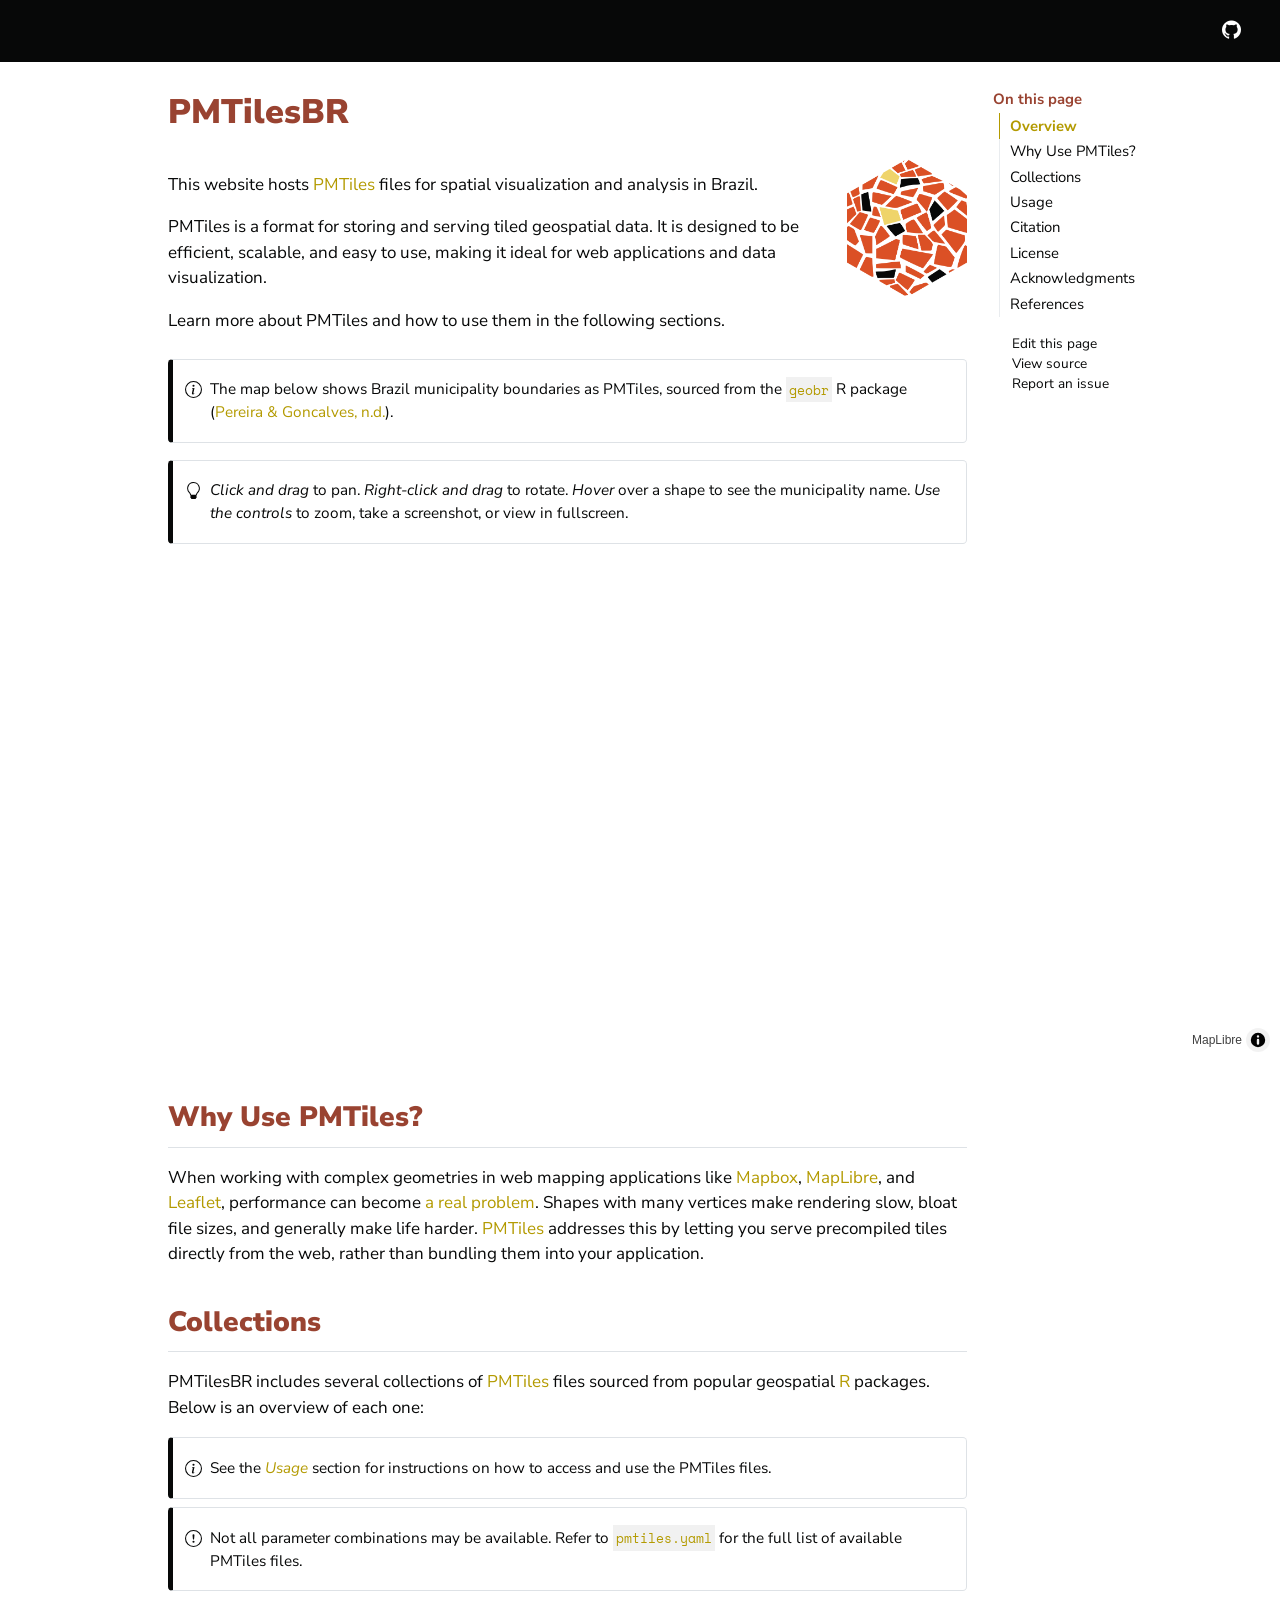
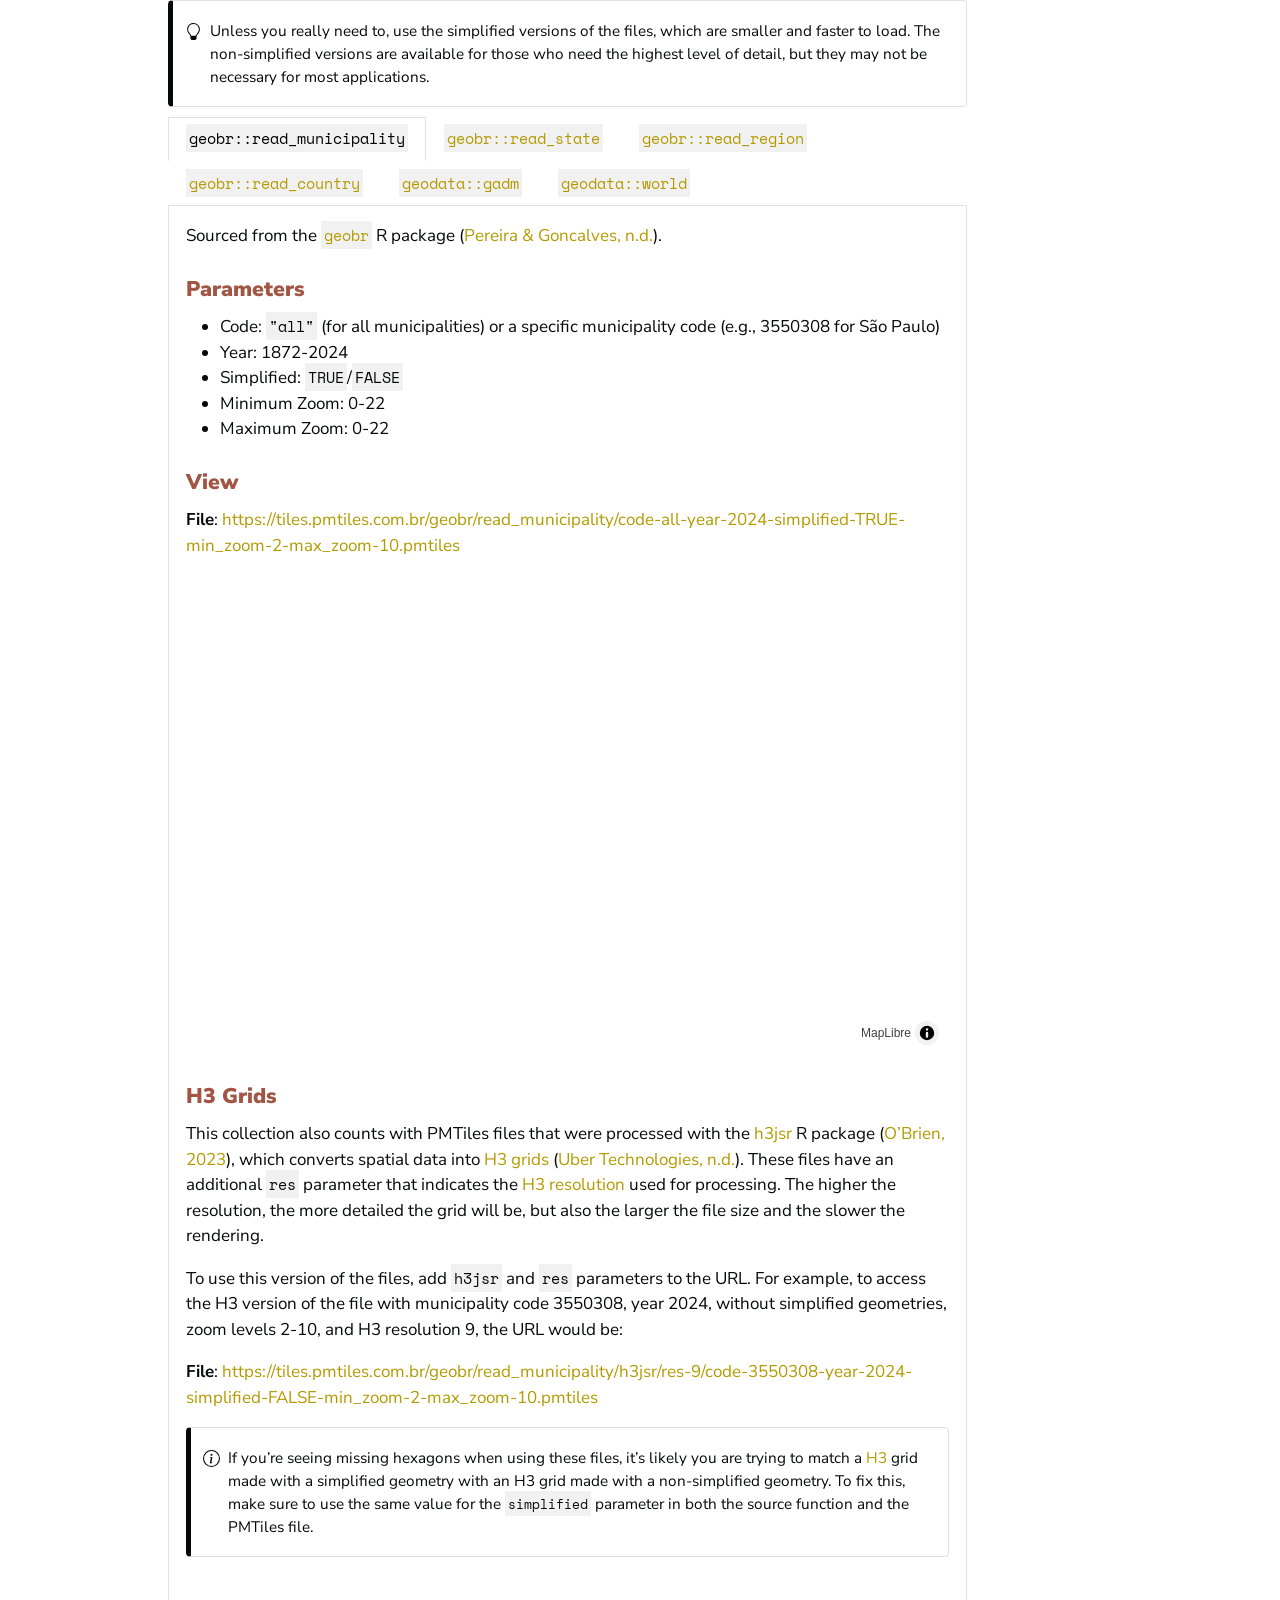
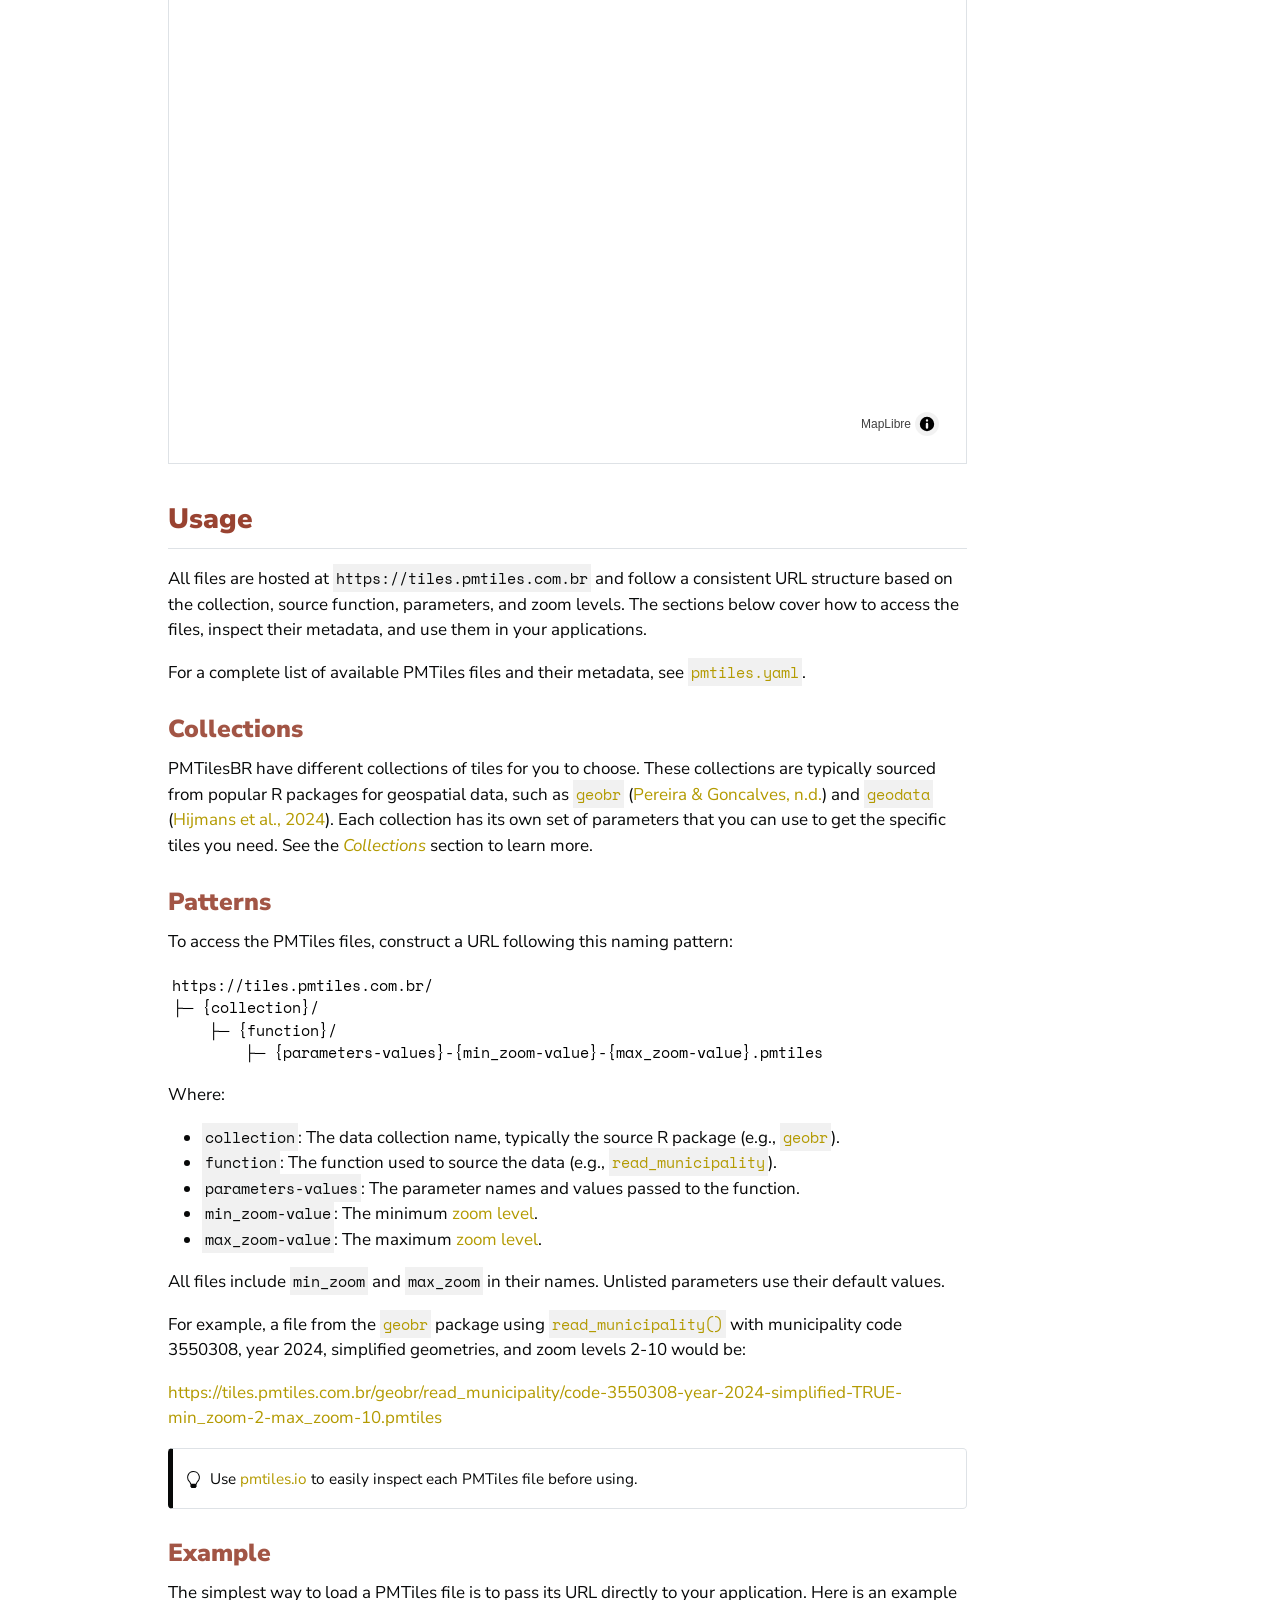
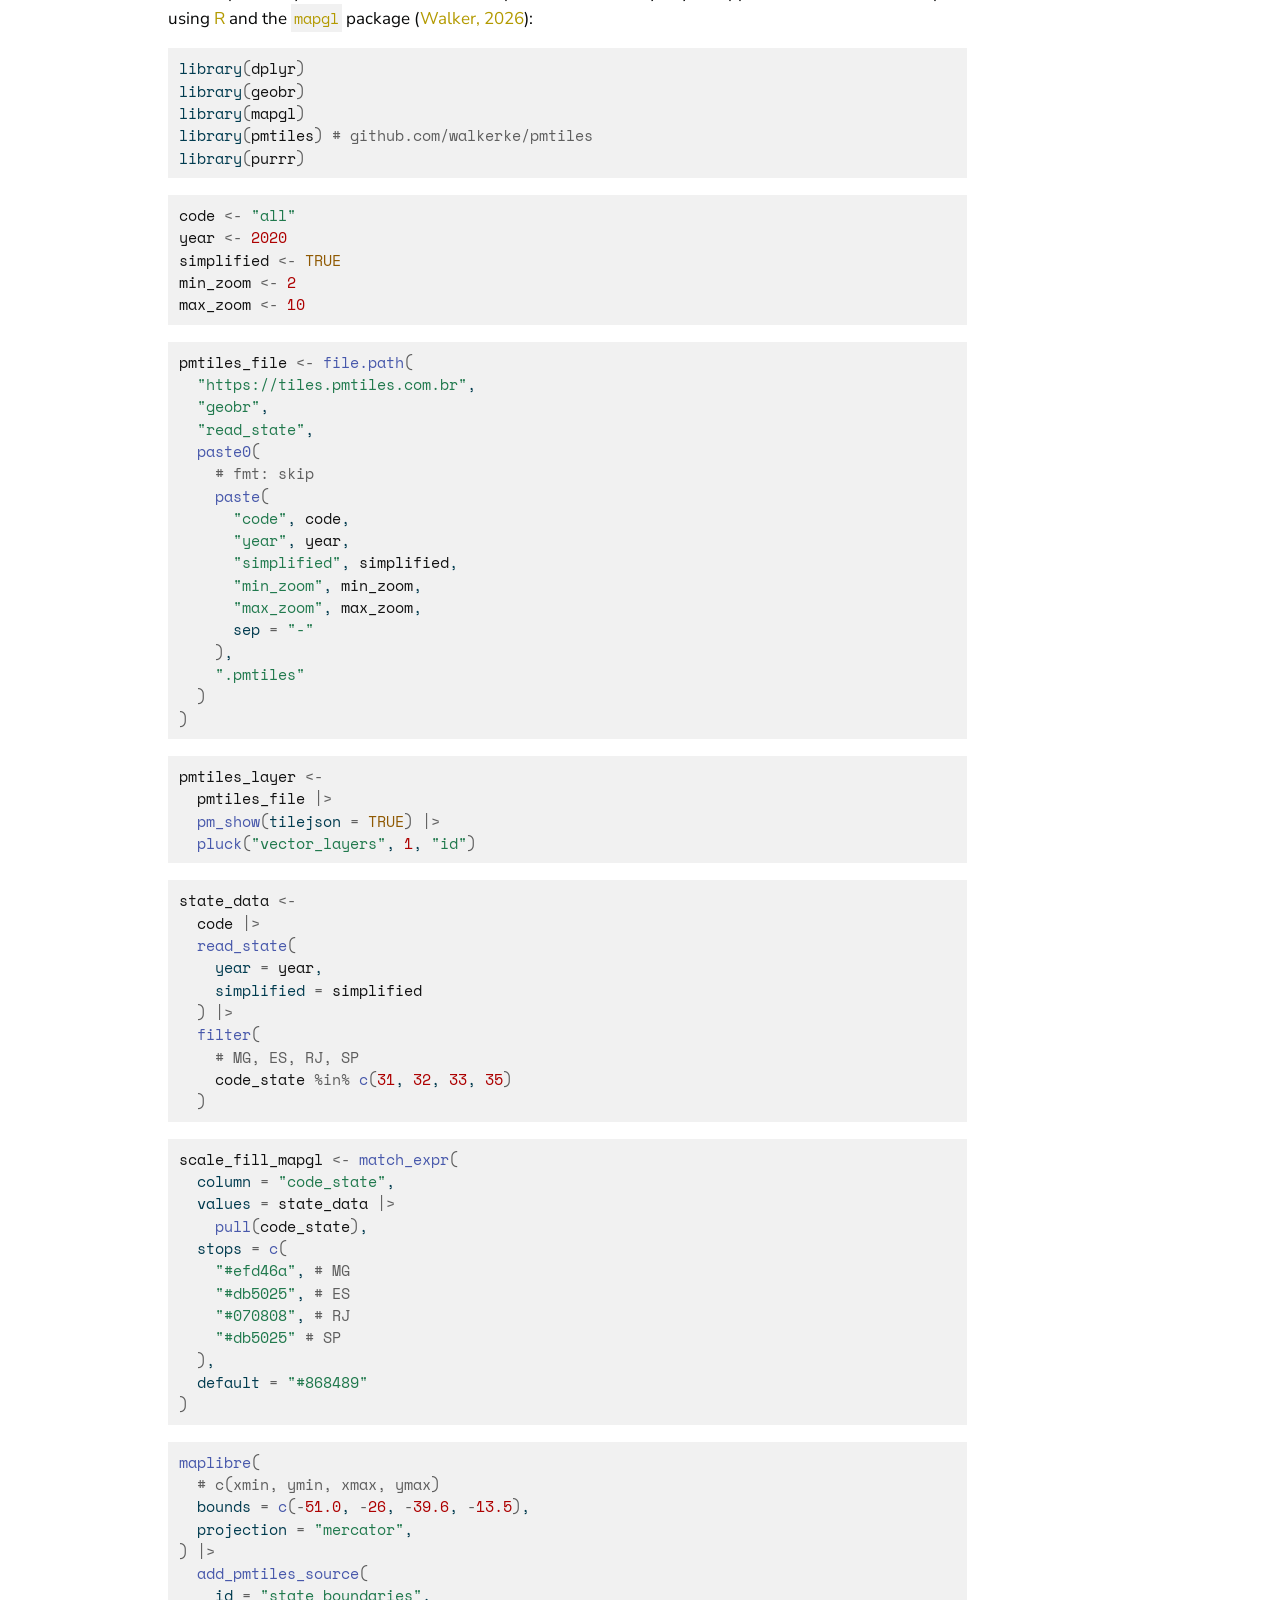
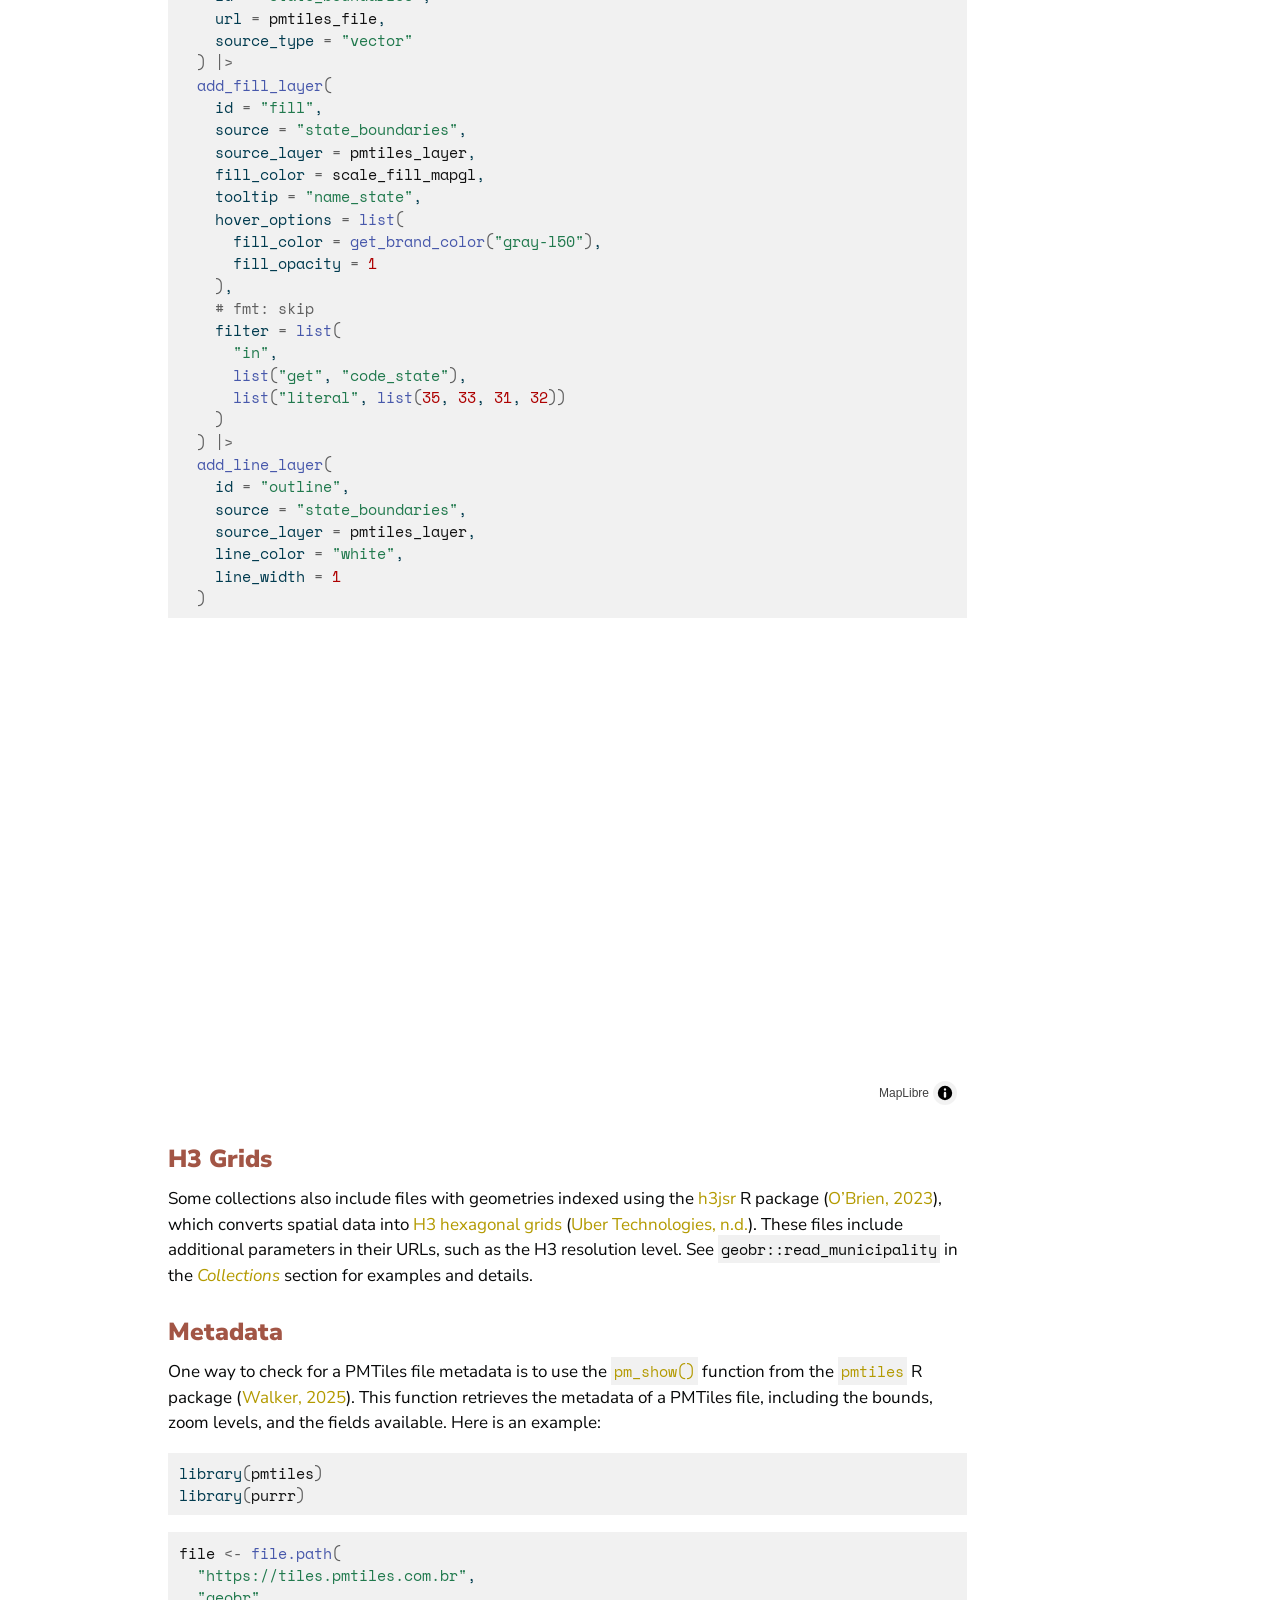
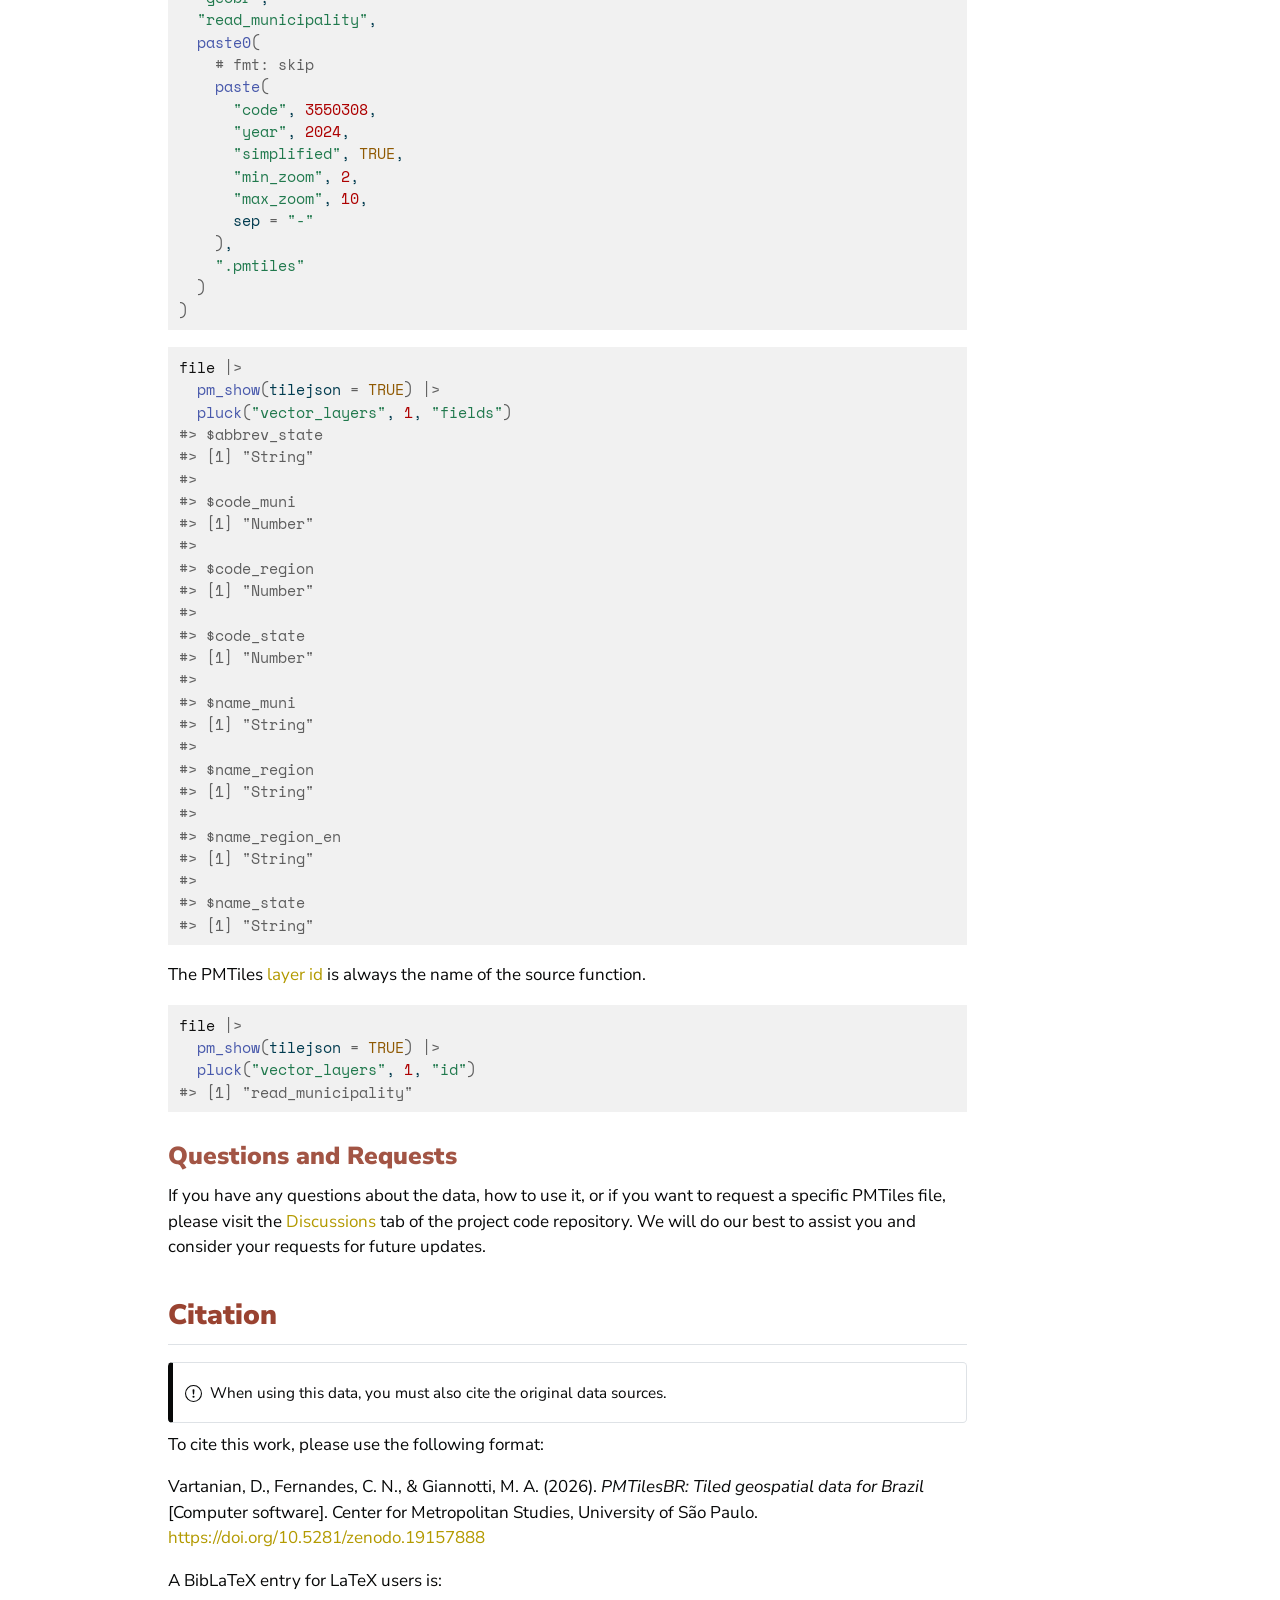
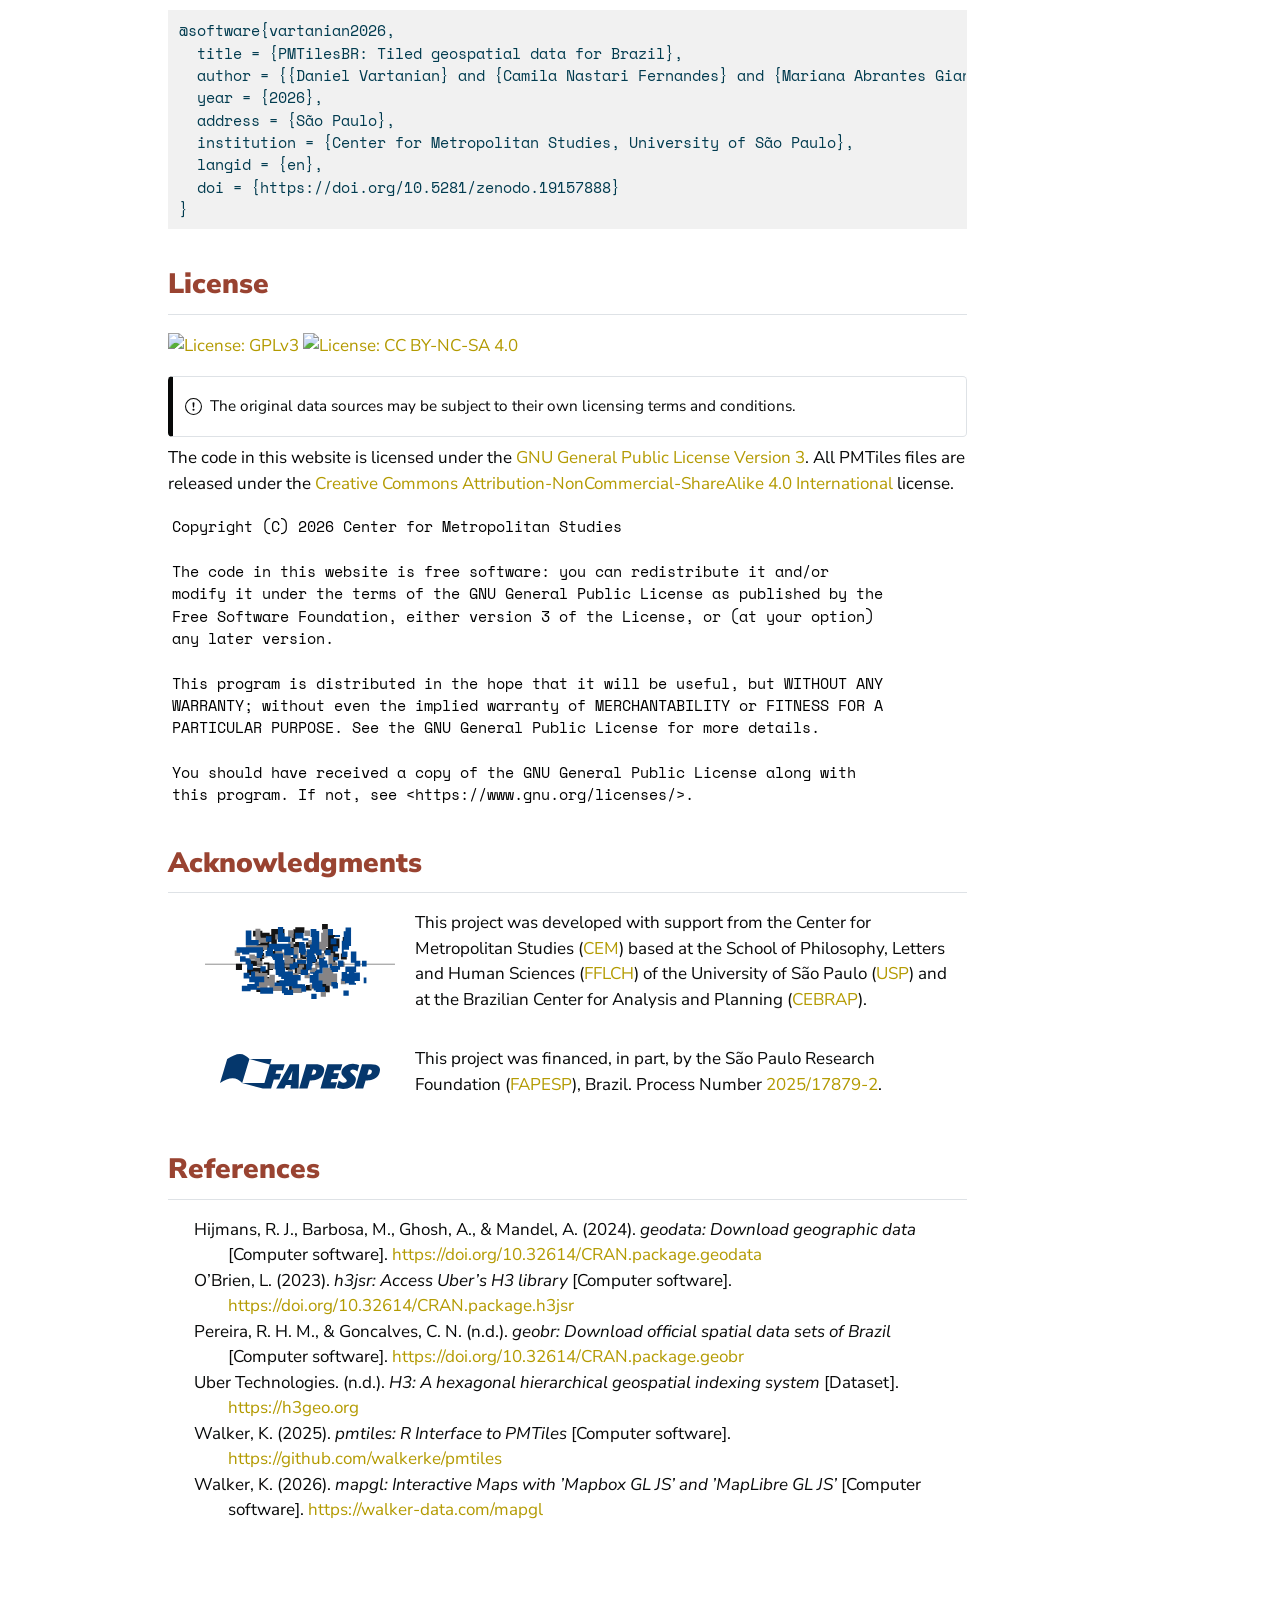
==== commit 14a73344: "Add new PMtiles" ====
--- a/docs/index.html
+++ b/docs/index.html
@@ -4,7 +4,7 @@
 <meta name="generator" content="quarto-1.8.27">
 <meta name="viewport" content="width=device-width, initial-scale=1.0, user-scalable=yes">
 <meta name="author" content="Daniel Vartanian, Camila N.Fernandes, &amp; Mariana Giannotti">
-<meta name="dcterms.date" content="2026-03-26">
+<meta name="dcterms.date" content="2026-04-04">
 <meta name="description" content="Geospatial tiled datasets for spatial visualization and analysis in Brazil.">
 <title>PMTilesBR</title>
 <style>
@@ -110,7 +110,7 @@
   }
 }</script><meta property="og:title" content="PMTilesBR">
 <meta property="og:description" content="Geospatial tiled datasets for spatial visualization and analysis in Brazil.">
-<meta property="og:image" content="https://cem-usp.github.io/pmtilesbr/images/og-image.png">
+<meta property="og:image" content="https://pmtiles.com.br/images/og-image.png">
 <meta property="og:image:height" content="2400">
 <meta property="og:image:width" content="1600">
 <meta property="og:image:alt " content="PMTiles: Tiled Geospatial Data for Brazil">
@@ -124,17 +124,17 @@
 <script src="site_libs/pagedtable-1.1/js/pagedtable.js"></script>
 <meta property="og:title" content="PMTilesBR">
 <meta property="og:description" content="Geospatial tiled datasets for spatial visualization and analysis in Brazil.">
-<meta property="og:image" content="https://cem-usp.github.io/pmtilesbr/images/og-image.png">
+<meta property="og:image" content="https://pmtiles.com.br/images/og-image.png">
 <meta property="og:image:alt" content="Center for Metropolitan Studies">
 <meta property="og:image:height" content="600">
 <meta property="og:image:width" content="900">
 <meta name="citation_title" content="PMTilesBR">
 <meta name="citation_author" content="Daniel Vartanian, Camila N.Fernandes, &amp;amp; Mariana Giannotti">
-<meta name="citation_publication_date" content="2026-03-26">
-<meta name="citation_cover_date" content="2026-03-26">
+<meta name="citation_publication_date" content="2026-04-04">
+<meta name="citation_cover_date" content="2026-04-04">
 <meta name="citation_year" content="2026">
-<meta name="citation_online_date" content="2026-03-26">
-<meta name="citation_fulltext_html_url" content="https://cem-usp.github.io/pmtilesbr/">
+<meta name="citation_online_date" content="2026-04-04">
+<meta name="citation_fulltext_html_url" content="https://pmtiles.com.br/">
 <meta name="citation_language" content="en">
 <meta name="citation_reference" content="citation_title=Quarto;,citation_abstract=Quarto is an open-source scientific and technical publishing system built on Pandoc.;,citation_author=J. J. Allaire;,citation_author=Charles Teague;,citation_author=Yihui Xie;,citation_author=Christophe Dervieux;,citation_doi=10.5281/ZENODO.5960048;,citation_publisher=Zenodo;">
 <meta name="citation_reference" content="citation_title=h3r: Hexagonal hierarchical geospatial indexing system;,citation_abstract=Provides access to Uber’s ’H3’ geospatial indexing system via ’h3lib’ $&amp;amp;amp;lt;$https://CRAN.R-project.org/package=h3lib$&amp;gt;$. ’h3r’ is designed to mimic the ’H3’ Application Programming Interface (API) $&amp;lt;$https://h3geo.org/docs/api/indexing/$&amp;gt;$, so that any function in the API is also available in ’h3r’.;,citation_author=David Cooley;,citation_author=Ray Shao;,citation_publication_date=2024;,citation_cover_date=2024;,citation_year=2024;,citation_doi=10.32614/CRAN.package.h3r;">
@@ -221,7 +221,7 @@
     <div>
     <div class="quarto-title-meta-heading">Published</div>
     <div class="quarto-title-meta-contents">
-      <p class="date">March 26, 2026</p>
+      <p class="date">April 4, 2026</p>
     </div>
   </div>
   
@@ -260,7 +260,7 @@
 <div class="cell page-columns page-full">
 <div class="cell-output-display column-screen">
 <div id="htmlwidget-f419e2df87e00edacb1d" style="width:100%;height:480px;" class="maplibregl html-widget"></div>
-<script type="application/json" data-for="htmlwidget-f419e2df87e00edacb1d">{"x":{"style":"https://basemaps.cartocdn.com/gl/voyager-gl-style/style.json","center":[0,0],"zoom":0,"bearing":0,"pitch":0,"projection":"mercator","additional_params":{"scrollZoom":false,"bounds":[-73.98681000000001,-33.751084,-28.847777,5.2696189]},"sources":[{"id":"62611843ae09e44b65080ae88d01b189","type":"vector","url":"pmtiles://https://tiles.pmtiles.com.br/geobr/read_municipality/code-all-year-2024-simplified-TRUE-min_zoom-2-max_zoom-10.pmtiles"}],"layers":[{"id":"62611843ae09e44b65080ae88d01b189_fill","type":"fill","source":"62611843ae09e44b65080ae88d01b189","source_layer":"read_municipality","paint":{"fill-antialias":true,"fill-color":["match",["get","code_muni"],1100015,"#DB5025",1100023,"#DB5025",1100031,"#DB5025",1100049,"#DB5025",1100056,"#070808",1100064,"#DB5025",1100072,"#DB5025",1100080,"#EFD46A",1100098,"#070808",1100106,"#DB5025",1100114,"#DB5025",1100122,"#DB5025",1100130,"#DB5025",1100148,"#DB5025",1100155,"#DB5025",1100189,"#DB5025",1100205,"#EFD46A",1100254,"#DB5025",1100262,"#DB5025",1100288,"#DB5025",1100296,"#EFD46A",1100304,"#DB5025",1100320,"#EFD46A",1100338,"#DB5025",1100346,"#070808",1100379,"#DB5025",1100403,"#DB5025",1100452,"#EFD46A",1100502,"#DB5025",1100601,"#070808",1100700,"#DB5025",1100809,"#070808",1100908,"#EFD46A",1100924,"#EFD46A",1100940,"#DB5025",1101005,"#DB5025",1101104,"#DB5025",1101203,"#DB5025",1101302,"#DB5025",1101401,"#DB5025",1101435,"#DB5025",1101450,"#DB5025",1101468,"#DB5025",1101476,"#EFD46A",1101484,"#DB5025",1101492,"#DB5025",1101500,"#070808",1101559,"#EFD46A",1101609,"#EFD46A",1101708,"#DB5025",1101757,"#DB5025",1101807,"#DB5025",1200013,"#DB5025",1200054,"#DB5025",1200104,"#DB5025",1200138,"#DB5025",1200179,"#DB5025",1200203,"#DB5025",1200252,"#DB5025",1200302,"#DB5025",1200328,"#070808",1200336,"#070808",1200344,"#DB5025",1200351,"#070808",1200385,"#DB5025",1200393,"#DB5025",1200401,"#DB5025",1200427,"#DB5025",1200435,"#DB5025",1200450,"#DB5025",1200500,"#070808",1200609,"#DB5025",1200708,"#DB5025",1200807,"#DB5025",1300029,"#EFD46A",1300060,"#DB5025",1300086,"#DB5025",1300102,"#DB5025",1300144,"#DB5025",1300201,"#DB5025",1300300,"#070808",1300409,"#DB5025",1300508,"#EFD46A",1300607,"#DB5025",1300631,"#DB5025",1300680,"#EFD46A",1300706,"#EFD46A",1300805,"#DB5025",1300839,"#DB5025",1300904,"#EFD46A",1301001,"#DB5025",1301100,"#DB5025",1301159,"#DB5025",1301209,"#EFD46A",1301308,"#070808",1301407,"#DB5025",1301506,"#EFD46A",1301605,"#EFD46A",1301654,"#EFD46A",1301704,"#DB5025",1301803,"#EFD46A",1301852,"#EFD46A",1301902,"#EFD46A",1301951,"#EFD46A",1302009,"#070808",1302108,"#DB5025",1302207,"#EFD46A",1302306,"#EFD46A",1302405,"#DB5025",1302504,"#DB5025",1302553,"#DB5025",1302603,"#DB5025",1302702,"#DB5025",1302801,"#DB5025",1302900,"#DB5025",1303007,"#070808",1303106,"#DB5025",1303205,"#DB5025",1303304,"#DB5025",1303403,"#DB5025",1303502,"#070808",1303536,"#DB5025",1303569,"#DB5025",1303601,"#DB5025",1303700,"#070808",1303809,"#DB5025",1303908,"#DB5025",1303957,"#EFD46A",1304005,"#DB5025",1304062,"#DB5025",1304104,"#DB5025",1304203,"#DB5025",1304237,"#DB5025",1304260,"#DB5025",1304302,"#DB5025",1304401,"#EFD46A",1400027,"#DB5025",1400050,"#DB5025",1400100,"#DB5025",1400159,"#DB5025",1400175,"#EFD46A",1400209,"#EFD46A",1400233,"#070808",1400282,"#070808",1400308,"#DB5025",1400407,"#DB5025",1400456,"#DB5025",1400472,"#DB5025",1400506,"#DB5025",1400605,"#DB5025",1400704,"#DB5025",1500107,"#DB5025",1500131,"#DB5025",1500206,"#DB5025",1500305,"#DB5025",1500347,"#DB5025",1500404,"#070808",1500503,"#EFD46A",1500602,"#DB5025",1500701,"#EFD46A",1500800,"#DB5025",1500859,"#DB5025",1500909,"#DB5025",1500958,"#DB5025",1501006,"#DB5025",1501105,"#DB5025",1501204,"#DB5025",1501253,"#DB5025",1501303,"#070808",1501402,"#EFD46A",1501451,"#070808",1501501,"#DB5025",1501576,"#070808",1501600,"#070808",1501709,"#DB5025",1501725,"#DB5025",1501758,"#DB5025",1501782,"#DB5025",1501808,"#EFD46A",1501907,"#DB5025",1501956,"#070808",1502004,"#070808",1502103,"#DB5025",1502152,"#DB5025",1502202,"#DB5025",1502301,"#DB5025",1502400,"#DB5025",1502509,"#DB5025",1502608,"#DB5025",1502707,"#DB5025",1502756,"#DB5025",1502764,"#EFD46A",1502772,"#EFD46A",1502806,"#DB5025",1502855,"#DB5025",1502905,"#DB5025",1502939,"#DB5025",1502954,"#DB5025",1503002,"#070808",1503044,"#EFD46A",1503077,"#DB5025",1503093,"#EFD46A",1503101,"#DB5025",1503200,"#DB5025",1503309,"#DB5025",1503408,"#DB5025",1503457,"#070808",1503507,"#070808",1503606,"#EFD46A",1503705,"#DB5025",1503754,"#DB5025",1503804,"#EFD46A",1503903,"#EFD46A",1504000,"#EFD46A",1504059,"#DB5025",1504109,"#DB5025",1504208,"#070808",1504307,"#DB5025",1504406,"#DB5025",1504422,"#DB5025",1504455,"#EFD46A",1504505,"#DB5025",1504604,"#EFD46A",1504703,"#EFD46A",1504752,"#DB5025",1504802,"#DB5025",1504901,"#DB5025",1504950,"#EFD46A",1504976,"#DB5025",1505007,"#DB5025",1505031,"#DB5025",1505064,"#DB5025",1505106,"#DB5025",1505205,"#DB5025",1505304,"#DB5025",1505403,"#EFD46A",1505437,"#DB5025",1505486,"#DB5025",1505494,"#DB5025",1505502,"#DB5025",1505536,"#EFD46A",1505551,"#DB5025",1505601,"#DB5025",1505635,"#DB5025",1505650,"#DB5025",1505700,"#EFD46A",1505809,"#DB5025",1505908,"#DB5025",1506005,"#EFD46A",1506104,"#EFD46A",1506112,"#DB5025",1506138,"#EFD46A",1506161,"#DB5025",1506187,"#DB5025",1506195,"#DB5025",1506203,"#DB5025",1506302,"#DB5025",1506351,"#DB5025",1506401,"#EFD46A",1506500,"#DB5025",1506559,"#DB5025",1506583,"#DB5025",1506609,"#DB5025",1506708,"#EFD46A",1506807,"#EFD46A",1506906,"#DB5025",1507003,"#EFD46A",1507102,"#DB5025",1507151,"#DB5025",1507201,"#DB5025",1507300,"#070808",1507409,"#DB5025",1507458,"#DB5025",1507466,"#DB5025",1507474,"#DB5025",1507508,"#070808",1507607,"#EFD46A",1507706,"#DB5025",1507755,"#DB5025",1507805,"#DB5025",1507904,"#DB5025",1507953,"#EFD46A",1507961,"#DB5025",1507979,"#DB5025",1508001,"#070808",1508035,"#070808",1508050,"#DB5025",1508084,"#DB5025",1508100,"#DB5025",1508126,"#DB5025",1508159,"#DB5025",1508209,"#DB5025",1508308,"#070808",1508357,"#DB5025",1508407,"#DB5025",1600055,"#070808",1600105,"#DB5025",1600154,"#DB5025",1600204,"#070808",1600212,"#070808",1600238,"#DB5025",1600253,"#DB5025",1600279,"#DB5025",1600303,"#070808",1600402,"#DB5025",1600501,"#DB5025",1600535,"#DB5025",1600550,"#DB5025",1600600,"#DB5025",1600709,"#070808",1600808,"#DB5025",1700251,"#DB5025",1700301,"#DB5025",1700350,"#DB5025",1700400,"#DB5025",1700707,"#070808",1701002,"#DB5025",1701051,"#070808",1701101,"#070808",1701309,"#DB5025",1701903,"#DB5025",1702000,"#DB5025",1702109,"#DB5025",1702158,"#DB5025",1702208,"#DB5025",1702307,"#EFD46A",1702406,"#EFD46A",1702554,"#DB5025",1702703,"#EFD46A",1702901,"#DB5025",1703008,"#EFD46A",1703057,"#DB5025",1703073,"#DB5025",1703107,"#DB5025",1703206,"#DB5025",1703305,"#DB5025",1703602,"#DB5025",1703701,"#DB5025",1703800,"#DB5025",1703826,"#EFD46A",1703842,"#070808",1703867,"#070808",1703883,"#EFD46A",1703891,"#DB5025",1703909,"#DB5025",1704105,"#DB5025",1704600,"#DB5025",1705102,"#EFD46A",1705508,"#DB5025",1705557,"#DB5025",1705607,"#DB5025",1706001,"#070808",1706100,"#DB5025",1706258,"#DB5025",1706506,"#DB5025",1707009,"#DB5025",1707108,"#DB5025",1707207,"#DB5025",1707306,"#DB5025",1707405,"#EFD46A",1707553,"#DB5025",1707652,"#DB5025",1707702,"#EFD46A",1708205,"#EFD46A",1708254,"#DB5025",1708304,"#DB5025",1709005,"#DB5025",1709302,"#EFD46A",1709500,"#EFD46A",1709807,"#DB5025",1710508,"#DB5025",1710706,"#DB5025",1710904,"#DB5025",1711100,"#DB5025",1711506,"#DB5025",1711803,"#DB5025",1711902,"#DB5025",1711951,"#EFD46A",1712009,"#EFD46A",1712157,"#EFD46A",1712405,"#DB5025",1712454,"#DB5025",1712504,"#DB5025",1712702,"#DB5025",1712801,"#DB5025",1713205,"#DB5025",1713304,"#DB5025",1713601,"#DB5025",1713700,"#070808",1713809,"#070808",1713957,"#DB5025",1714203,"#DB5025",1714302,"#EFD46A",1714880,"#DB5025",1715002,"#EFD46A",1715101,"#EFD46A",1715150,"#070808",1715259,"#DB5025",1715507,"#DB5025",1715705,"#DB5025",1715754,"#DB5025",1716109,"#DB5025",1716208,"#DB5025",1716307,"#DB5025",1716505,"#DB5025",1716604,"#EFD46A",1716653,"#DB5025",1716703,"#DB5025",1717008,"#DB5025",1717206,"#DB5025",1717503,"#DB5025",1717800,"#070808",1717909,"#070808",1718006,"#070808",1718204,"#DB5025",1718303,"#DB5025",1718402,"#DB5025",1718451,"#DB5025",1718501,"#DB5025",1718550,"#DB5025",1718659,"#070808",1718709,"#DB5025",1718758,"#070808",1718808,"#EFD46A",1718840,"#DB5025",1718865,"#DB5025",1718881,"#DB5025",1718899,"#DB5025",1718907,"#DB5025",1719004,"#DB5025",1720002,"#DB5025",1720101,"#DB5025",1720150,"#DB5025",1720200,"#DB5025",1720259,"#EFD46A",1720309,"#DB5025",1720499,"#EFD46A",1720655,"#DB5025",1720804,"#070808",1720853,"#EFD46A",1720903,"#DB5025",1720937,"#070808",1720978,"#DB5025",1721000,"#DB5025",1721109,"#DB5025",1721208,"#EFD46A",1721257,"#DB5025",1721307,"#EFD46A",1722081,"#EFD46A",1722107,"#DB5025",2100055,"#DB5025",2100105,"#EFD46A",2100154,"#070808",2100204,"#DB5025",2100303,"#EFD46A",2100402,"#070808",2100436,"#DB5025",2100477,"#DB5025",2100501,"#070808",2100550,"#070808",2100600,"#DB5025",2100709,"#DB5025",2100808,"#DB5025",2100832,"#DB5025",2100873,"#070808",2100907,"#DB5025",2100956,"#DB5025",2101004,"#DB5025",2101103,"#DB5025",2101202,"#070808",2101251,"#DB5025",2101301,"#DB5025",2101350,"#DB5025",2101400,"#DB5025",2101509,"#DB5025",2101608,"#DB5025",2101707,"#DB5025",2101731,"#DB5025",2101772,"#DB5025",2101806,"#DB5025",2101905,"#DB5025",2101939,"#070808",2101970,"#070808",2102002,"#DB5025",2102036,"#070808",2102077,"#DB5025",2102101,"#EFD46A",2102150,"#DB5025",2102200,"#DB5025",2102309,"#DB5025",2102325,"#EFD46A",2102358,"#EFD46A",2102374,"#DB5025",2102408,"#DB5025",2102507,"#EFD46A",2102556,"#DB5025",2102606,"#DB5025",2102705,"#DB5025",2102754,"#DB5025",2102804,"#EFD46A",2102903,"#DB5025",2103000,"#DB5025",2103109,"#DB5025",2103125,"#DB5025",2103158,"#DB5025",2103174,"#DB5025",2103208,"#070808",2103257,"#DB5025",2103307,"#DB5025",2103406,"#DB5025",2103505,"#DB5025",2103554,"#EFD46A",2103604,"#DB5025",2103703,"#DB5025",2103752,"#EFD46A",2103802,"#DB5025",2103901,"#DB5025",2104008,"#DB5025",2104057,"#DB5025",2104073,"#DB5025",2104081,"#DB5025",2104099,"#EFD46A",2104107,"#DB5025",2104206,"#DB5025",2104305,"#DB5025",2104404,"#DB5025",2104503,"#DB5025",2104552,"#EFD46A",2104602,"#EFD46A",2104628,"#DB5025",2104651,"#EFD46A",2104677,"#DB5025",2104701,"#EFD46A",2104800,"#DB5025",2104909,"#EFD46A",2105005,"#DB5025",2105104,"#DB5025",2105153,"#DB5025",2105203,"#DB5025",2105302,"#DB5025",2105351,"#DB5025",2105401,"#DB5025",2105427,"#DB5025",2105450,"#DB5025",2105476,"#DB5025",2105500,"#DB5025",2105609,"#DB5025",2105658,"#EFD46A",2105708,"#DB5025",2105807,"#DB5025",2105906,"#DB5025",2105922,"#DB5025",2105948,"#070808",2105963,"#070808",2105989,"#070808",2106003,"#DB5025",2106102,"#DB5025",2106201,"#EFD46A",2106300,"#DB5025",2106326,"#DB5025",2106359,"#EFD46A",2106375,"#DB5025",2106409,"#DB5025",2106508,"#EFD46A",2106607,"#DB5025",2106631,"#DB5025",2106672,"#DB5025",2106706,"#EFD46A",2106755,"#DB5025",2106805,"#DB5025",2106904,"#DB5025",2107001,"#DB5025",2107100,"#DB5025",2107209,"#EFD46A",2107258,"#EFD46A",2107308,"#DB5025",2107357,"#070808",2107407,"#DB5025",2107456,"#DB5025",2107506,"#EFD46A",2107605,"#DB5025",2107704,"#DB5025",2107803,"#DB5025",2107902,"#DB5025",2108009,"#DB5025",2108058,"#DB5025",2108108,"#DB5025",2108207,"#DB5025",2108256,"#DB5025",2108306,"#DB5025",2108405,"#DB5025",2108454,"#EFD46A",2108504,"#DB5025",2108603,"#EFD46A",2108702,"#DB5025",2108801,"#DB5025",2108900,"#DB5025",2109007,"#DB5025",2109056,"#DB5025",2109106,"#070808",2109205,"#DB5025",2109239,"#DB5025",2109270,"#EFD46A",2109304,"#DB5025",2109403,"#070808",2109452,"#DB5025",2109502,"#DB5025",2109551,"#EFD46A",2109601,"#070808",2109700,"#EFD46A",2109759,"#DB5025",2109809,"#DB5025",2109908,"#DB5025",2110005,"#DB5025",2110039,"#DB5025",2110104,"#DB5025",2110203,"#DB5025",2110237,"#DB5025",2110278,"#DB5025",2110302,"#EFD46A",2110401,"#DB5025",2110500,"#DB5025",2110609,"#DB5025",2110658,"#DB5025",2110708,"#DB5025",2110807,"#DB5025",2110856,"#DB5025",2110906,"#EFD46A",2111003,"#DB5025",2111029,"#EFD46A",2111052,"#DB5025",2111078,"#DB5025",2111102,"#DB5025",2111201,"#EFD46A",2111250,"#070808",2111300,"#DB5025",2111409,"#DB5025",2111508,"#070808",2111532,"#DB5025",2111573,"#EFD46A",2111607,"#DB5025",2111631,"#DB5025",2111672,"#DB5025",2111706,"#070808",2111722,"#EFD46A",2111748,"#DB5025",2111763,"#DB5025",2111789,"#DB5025",2111805,"#DB5025",2111904,"#EFD46A",2111953,"#EFD46A",2112001,"#DB5025",2112100,"#DB5025",2112209,"#DB5025",2112233,"#EFD46A",2112274,"#070808",2112308,"#DB5025",2112407,"#DB5025",2112456,"#DB5025",2112506,"#EFD46A",2112605,"#DB5025",2112704,"#EFD46A",2112803,"#DB5025",2112852,"#DB5025",2112902,"#EFD46A",2113009,"#DB5025",2114007,"#DB5025",2200053,"#EFD46A",2200103,"#DB5025",2200202,"#DB5025",2200251,"#DB5025",2200277,"#DB5025",2200301,"#DB5025",2200400,"#DB5025",2200459,"#DB5025",2200509,"#DB5025",2200608,"#DB5025",2200707,"#DB5025",2200806,"#DB5025",2200905,"#DB5025",2200954,"#EFD46A",2201002,"#EFD46A",2201051,"#DB5025",2201101,"#DB5025",2201150,"#DB5025",2201176,"#DB5025",2201200,"#DB5025",2201309,"#070808",2201408,"#DB5025",2201507,"#DB5025",2201556,"#EFD46A",2201572,"#070808",2201606,"#DB5025",2201705,"#EFD46A",2201739,"#DB5025",2201770,"#070808",2201804,"#EFD46A",2201903,"#DB5025",2201919,"#DB5025",2201929,"#DB5025",2201945,"#DB5025",2201960,"#DB5025",2201988,"#EFD46A",2202000,"#DB5025",2202026,"#DB5025",2202059,"#EFD46A",2202075,"#DB5025",2202083,"#DB5025",2202091,"#DB5025",2202109,"#DB5025",2202117,"#070808",2202133,"#070808",2202174,"#EFD46A",2202208,"#EFD46A",2202251,"#EFD46A",2202307,"#070808",2202406,"#EFD46A",2202455,"#EFD46A",2202505,"#DB5025",2202539,"#070808",2202554,"#070808",2202604,"#DB5025",2202653,"#EFD46A",2202703,"#DB5025",2202711,"#DB5025",2202729,"#DB5025",2202737,"#DB5025",2202752,"#070808",2202778,"#DB5025",2202802,"#DB5025",2202851,"#DB5025",2202901,"#DB5025",2203008,"#DB5025",2203107,"#DB5025",2203206,"#DB5025",2203230,"#EFD46A",2203255,"#EFD46A",2203271,"#070808",2203305,"#DB5025",2203354,"#DB5025",2203404,"#DB5025",2203420,"#DB5025",2203453,"#EFD46A",2203503,"#DB5025",2203602,"#DB5025",2203701,"#DB5025",2203750,"#EFD46A",2203800,"#DB5025",2203859,"#DB5025",2203909,"#DB5025",2204006,"#DB5025",2204105,"#DB5025",2204154,"#DB5025",2204204,"#EFD46A",2204303,"#DB5025",2204352,"#DB5025",2204402,"#DB5025",2204501,"#DB5025",2204550,"#070808",2204600,"#DB5025",2204659,"#DB5025",2204709,"#DB5025",2204808,"#EFD46A",2204907,"#DB5025",2205003,"#DB5025",2205102,"#DB5025",2205151,"#DB5025",2205201,"#DB5025",2205250,"#DB5025",2205276,"#DB5025",2205300,"#DB5025",2205359,"#DB5025",2205409,"#070808",2205458,"#DB5025",2205508,"#EFD46A",2205516,"#DB5025",2205524,"#DB5025",2205532,"#EFD46A",2205540,"#DB5025",2205557,"#DB5025",2205565,"#DB5025",2205573,"#070808",2205581,"#DB5025",2205599,"#070808",2205607,"#DB5025",2205706,"#DB5025",2205805,"#DB5025",2205854,"#DB5025",2205904,"#DB5025",2205953,"#DB5025",2206001,"#EFD46A",2206050,"#DB5025",2206100,"#DB5025",2206209,"#DB5025",2206308,"#070808",2206357,"#DB5025",2206407,"#EFD46A",2206506,"#DB5025",2206605,"#DB5025",2206654,"#DB5025",2206670,"#EFD46A",2206696,"#DB5025",2206704,"#EFD46A",2206720,"#DB5025",2206753,"#DB5025",2206803,"#DB5025",2206902,"#DB5025",2206951,"#DB5025",2207009,"#DB5025",2207108,"#070808",2207207,"#EFD46A",2207306,"#EFD46A",2207355,"#DB5025",2207405,"#DB5025",2207504,"#EFD46A",2207553,"#DB5025",2207603,"#DB5025",2207702,"#DB5025",2207751,"#EFD46A",2207777,"#DB5025",2207793,"#DB5025",2207801,"#DB5025",2207850,"#DB5025",2207900,"#DB5025",2207934,"#EFD46A",2207959,"#DB5025",2208007,"#DB5025",2208106,"#DB5025",2208205,"#DB5025",2208304,"#DB5025",2208403,"#070808",2208502,"#DB5025",2208551,"#EFD46A",2208601,"#DB5025",2208650,"#EFD46A",2208700,"#070808",2208809,"#DB5025",2208858,"#DB5025",2208874,"#DB5025",2208908,"#EFD46A",2209005,"#EFD46A",2209104,"#DB5025",2209153,"#070808",2209203,"#070808",2209302,"#DB5025",2209351,"#EFD46A",2209377,"#DB5025",2209401,"#DB5025",2209450,"#EFD46A",2209500,"#DB5025",2209559,"#EFD46A",2209609,"#EFD46A",2209658,"#DB5025",2209708,"#DB5025",2209757,"#DB5025",2209807,"#DB5025",2209856,"#DB5025",2209872,"#DB5025",2209906,"#DB5025",2209955,"#DB5025",2209971,"#DB5025",2210003,"#DB5025",2210052,"#DB5025",2210102,"#DB5025",2210201,"#DB5025",2210300,"#DB5025",2210359,"#DB5025",2210375,"#EFD46A",2210383,"#DB5025",2210391,"#EFD46A",2210409,"#EFD46A",2210508,"#DB5025",2210607,"#DB5025",2210623,"#DB5025",2210631,"#DB5025",2210656,"#EFD46A",2210706,"#EFD46A",2210805,"#DB5025",2210904,"#070808",2210938,"#DB5025",2210953,"#DB5025",2210979,"#EFD46A",2211001,"#DB5025",2211100,"#DB5025",2211209,"#EFD46A",2211308,"#DB5025",2211357,"#DB5025",2211407,"#DB5025",2211506,"#DB5025",2211605,"#DB5025",2211704,"#070808",2300101,"#EFD46A",2300150,"#EFD46A",2300200,"#DB5025",2300309,"#DB5025",2300408,"#EFD46A",2300507,"#DB5025",2300606,"#EFD46A",2300705,"#070808",2300754,"#DB5025",2300804,"#070808",2300903,"#DB5025",2301000,"#DB5025",2301109,"#DB5025",2301208,"#DB5025",2301257,"#DB5025",2301307,"#DB5025",2301406,"#070808",2301505,"#EFD46A",2301604,"#DB5025",2301703,"#DB5025",2301802,"#EFD46A",2301851,"#070808",2301901,"#DB5025",2301950,"#DB5025",2302008,"#EFD46A",2302057,"#DB5025",2302107,"#DB5025",2302206,"#DB5025",2302305,"#DB5025",2302404,"#DB5025",2302503,"#DB5025",2302602,"#DB5025",2302701,"#DB5025",2302800,"#DB5025",2302909,"#EFD46A",2303006,"#DB5025",2303105,"#DB5025",2303204,"#EFD46A",2303303,"#EFD46A",2303402,"#DB5025",2303501,"#DB5025",2303600,"#DB5025",2303659,"#DB5025",2303709,"#070808",2303808,"#DB5025",2303907,"#DB5025",2303931,"#DB5025",2303956,"#DB5025",2304004,"#DB5025",2304103,"#DB5025",2304202,"#DB5025",2304236,"#070808",2304251,"#DB5025",2304269,"#DB5025",2304277,"#EFD46A",2304285,"#DB5025",2304301,"#EFD46A",2304350,"#DB5025",2304400,"#070808",2304459,"#EFD46A",2304509,"#DB5025",2304608,"#DB5025",2304657,"#EFD46A",2304707,"#DB5025",2304806,"#DB5025",2304905,"#EFD46A",2304954,"#DB5025",2305001,"#DB5025",2305100,"#DB5025",2305209,"#070808",2305233,"#070808",2305266,"#DB5025",2305308,"#DB5025",2305332,"#DB5025",2305357,"#DB5025",2305407,"#070808",2305506,"#DB5025",2305605,"#DB5025",2305654,"#DB5025",2305704,"#DB5025",2305803,"#DB5025",2305902,"#DB5025",2306009,"#DB5025",2306108,"#EFD46A",2306207,"#EFD46A",2306256,"#DB5025",2306306,"#DB5025",2306405,"#DB5025",2306504,"#DB5025",2306553,"#EFD46A",2306603,"#DB5025",2306702,"#DB5025",2306801,"#DB5025",2306900,"#EFD46A",2307007,"#DB5025",2307106,"#DB5025",2307205,"#DB5025",2307254,"#EFD46A",2307304,"#070808",2307403,"#EFD46A",2307502,"#DB5025",2307601,"#DB5025",2307635,"#DB5025",2307650,"#DB5025",2307700,"#EFD46A",2307809,"#DB5025",2307908,"#DB5025",2308005,"#DB5025",2308104,"#DB5025",2308203,"#DB5025",2308302,"#DB5025",2308351,"#DB5025",2308377,"#DB5025",2308401,"#DB5025",2308500,"#070808",2308609,"#DB5025",2308708,"#EFD46A",2308807,"#DB5025",2308906,"#DB5025",2309003,"#070808",2309102,"#DB5025",2309201,"#EFD46A",2309300,"#DB5025",2309409,"#DB5025",2309458,"#DB5025",2309508,"#DB5025",2309607,"#DB5025",2309706,"#DB5025",2309805,"#EFD46A",2309904,"#070808",2310001,"#DB5025",2310100,"#EFD46A",2310209,"#DB5025",2310258,"#DB5025",2310308,"#DB5025",2310407,"#DB5025",2310506,"#DB5025",2310605,"#DB5025",2310704,"#EFD46A",2310803,"#EFD46A",2310852,"#DB5025",2310902,"#DB5025",2310951,"#DB5025",2311009,"#DB5025",2311108,"#DB5025",2311207,"#EFD46A",2311231,"#DB5025",2311264,"#070808",2311306,"#DB5025",2311355,"#DB5025",2311405,"#DB5025",2311504,"#EFD46A",2311603,"#DB5025",2311702,"#DB5025",2311801,"#DB5025",2311900,"#DB5025",2311959,"#EFD46A",2312007,"#DB5025",2312106,"#EFD46A",2312205,"#DB5025",2312304,"#DB5025",2312403,"#DB5025",2312502,"#DB5025",2312601,"#DB5025",2312700,"#DB5025",2312809,"#DB5025",2312908,"#DB5025",2313005,"#DB5025",2313104,"#DB5025",2313203,"#DB5025",2313252,"#DB5025",2313302,"#DB5025",2313351,"#DB5025",2313401,"#DB5025",2313500,"#DB5025",2313559,"#EFD46A",2313609,"#EFD46A",2313708,"#DB5025",2313757,"#EFD46A",2313807,"#DB5025",2313906,"#DB5025",2313955,"#DB5025",2314003,"#DB5025",2314102,"#070808",2400109,"#DB5025",2400208,"#DB5025",2400307,"#070808",2400406,"#DB5025",2400505,"#070808",2400604,"#070808",2400703,"#DB5025",2400802,"#DB5025",2400901,"#DB5025",2401008,"#DB5025",2401107,"#DB5025",2401206,"#DB5025",2401305,"#DB5025",2401404,"#DB5025",2401453,"#EFD46A",2401503,"#DB5025",2401602,"#DB5025",2401651,"#EFD46A",2401701,"#DB5025",2401800,"#DB5025",2401859,"#070808",2401909,"#DB5025",2402006,"#EFD46A",2402105,"#DB5025",2402204,"#070808",2402303,"#DB5025",2402402,"#DB5025",2402501,"#DB5025",2402600,"#070808",2402709,"#EFD46A",2402808,"#DB5025",2402907,"#EFD46A",2403004,"#DB5025",2403103,"#DB5025",2403202,"#EFD46A",2403251,"#DB5025",2403301,"#DB5025",2403400,"#DB5025",2403509,"#DB5025",2403608,"#DB5025",2403707,"#070808",2403756,"#070808",2403806,"#DB5025",2403905,"#DB5025",2404002,"#DB5025",2404101,"#EFD46A",2404200,"#DB5025",2404309,"#EFD46A",2404408,"#EFD46A",2404507,"#EFD46A",2404606,"#DB5025",2404705,"#EFD46A",2404804,"#DB5025",2404853,"#DB5025",2404903,"#DB5025",2405009,"#DB5025",2405108,"#DB5025",2405207,"#DB5025",2405306,"#DB5025",2405405,"#DB5025",2405504,"#DB5025",2405603,"#DB5025",2405702,"#DB5025",2405801,"#EFD46A",2405900,"#DB5025",2406007,"#DB5025",2406106,"#DB5025",2406155,"#DB5025",2406205,"#DB5025",2406304,"#DB5025",2406403,"#DB5025",2406502,"#DB5025",2406601,"#DB5025",2406700,"#DB5025",2406809,"#DB5025",2406908,"#DB5025",2407005,"#EFD46A",2407104,"#EFD46A",2407203,"#DB5025",2407252,"#DB5025",2407302,"#DB5025",2407401,"#DB5025",2407500,"#DB5025",2407609,"#DB5025",2407708,"#DB5025",2407807,"#DB5025",2407906,"#DB5025",2408003,"#EFD46A",2408102,"#DB5025",2408201,"#070808",2408300,"#DB5025",2408409,"#070808",2408508,"#EFD46A",2408607,"#DB5025",2408706,"#EFD46A",2408805,"#DB5025",2408904,"#EFD46A",2408953,"#DB5025",2409100,"#DB5025",2409209,"#DB5025",2409308,"#DB5025",2409332,"#DB5025",2409407,"#DB5025",2409506,"#DB5025",2409605,"#EFD46A",2409704,"#EFD46A",2409803,"#DB5025",2409902,"#DB5025",2410009,"#EFD46A",2410108,"#DB5025",2410207,"#DB5025",2410256,"#DB5025",2410306,"#DB5025",2410405,"#070808",2410504,"#EFD46A",2410603,"#DB5025",2410702,"#DB5025",2410801,"#DB5025",2410900,"#DB5025",2411007,"#EFD46A",2411056,"#EFD46A",2411106,"#EFD46A",2411205,"#DB5025",2411403,"#DB5025",2411429,"#DB5025",2411502,"#DB5025",2411601,"#DB5025",2411700,"#DB5025",2411809,"#DB5025",2411908,"#DB5025",2412005,"#EFD46A",2412104,"#DB5025",2412203,"#DB5025",2412302,"#DB5025",2412401,"#DB5025",2412500,"#DB5025",2412559,"#070808",2412609,"#EFD46A",2412708,"#DB5025",2412807,"#DB5025",2412906,"#070808",2413003,"#DB5025",2413102,"#DB5025",2413201,"#070808",2413300,"#DB5025",2413359,"#DB5025",2413409,"#EFD46A",2413508,"#DB5025",2413557,"#DB5025",2413607,"#DB5025",2413706,"#070808",2413805,"#DB5025",2413904,"#DB5025",2414001,"#DB5025",2414100,"#DB5025",2414159,"#DB5025",2414209,"#DB5025",2414308,"#DB5025",2414407,"#EFD46A",2414456,"#DB5025",2414506,"#DB5025",2414605,"#DB5025",2414704,"#DB5025",2414753,"#DB5025",2414803,"#EFD46A",2414902,"#DB5025",2415008,"#070808",2500106,"#DB5025",2500205,"#DB5025",2500304,"#DB5025",2500403,"#DB5025",2500502,"#EFD46A",2500536,"#EFD46A",2500577,"#DB5025",2500601,"#DB5025",2500700,"#DB5025",2500734,"#DB5025",2500775,"#DB5025",2500809,"#EFD46A",2500908,"#DB5025",2501005,"#DB5025",2501104,"#070808",2501153,"#EFD46A",2501203,"#EFD46A",2501302,"#DB5025",2501351,"#DB5025",2501401,"#EFD46A",2501500,"#DB5025",2501534,"#DB5025",2501575,"#DB5025",2501609,"#DB5025",2501708,"#DB5025",2501807,"#DB5025",2501906,"#DB5025",2502003,"#DB5025",2502052,"#DB5025",2502102,"#DB5025",2502151,"#DB5025",2502201,"#DB5025",2502300,"#070808",2502409,"#EFD46A",2502508,"#EFD46A",2502607,"#EFD46A",2502706,"#EFD46A",2502805,"#EFD46A",2502904,"#070808",2503001,"#070808",2503100,"#DB5025",2503209,"#EFD46A",2503308,"#DB5025",2503407,"#DB5025",2503506,"#DB5025",2503555,"#DB5025",2503605,"#DB5025",2503704,"#DB5025",2503753,"#DB5025",2503803,"#DB5025",2503902,"#DB5025",2504009,"#DB5025",2504033,"#DB5025",2504074,"#DB5025",2504108,"#DB5025",2504157,"#DB5025",2504207,"#DB5025",2504306,"#DB5025",2504355,"#EFD46A",2504405,"#DB5025",2504504,"#DB5025",2504603,"#070808",2504702,"#EFD46A",2504801,"#DB5025",2504850,"#DB5025",2504900,"#DB5025",2505006,"#DB5025",2505105,"#DB5025",2505204,"#DB5025",2505238,"#EFD46A",2505279,"#DB5025",2505303,"#DB5025",2505352,"#DB5025",2505402,"#DB5025",2505501,"#DB5025",2505600,"#EFD46A",2505709,"#070808",2505808,"#DB5025",2505907,"#DB5025",2506004,"#DB5025",2506103,"#DB5025",2506202,"#EFD46A",2506251,"#DB5025",2506301,"#DB5025",2506400,"#DB5025",2506509,"#DB5025",2506608,"#070808",2506707,"#070808",2506806,"#DB5025",2506905,"#DB5025",2507002,"#070808",2507101,"#EFD46A",2507200,"#EFD46A",2507309,"#DB5025",2507408,"#DB5025",2507507,"#DB5025",2507606,"#EFD46A",2507705,"#DB5025",2507804,"#DB5025",2507903,"#DB5025",2508000,"#DB5025",2508109,"#DB5025",2508208,"#DB5025",2508307,"#DB5025",2508406,"#DB5025",2508505,"#EFD46A",2508554,"#070808",2508604,"#EFD46A",2508703,"#DB5025",2508802,"#DB5025",2508901,"#DB5025",2509008,"#EFD46A",2509057,"#EFD46A",2509107,"#DB5025",2509156,"#EFD46A",2509206,"#DB5025",2509305,"#070808",2509339,"#DB5025",2509370,"#DB5025",2509396,"#DB5025",2509404,"#DB5025",2509503,"#DB5025",2509602,"#DB5025",2509701,"#DB5025",2509800,"#DB5025",2509909,"#EFD46A",2510006,"#DB5025",2510105,"#DB5025",2510204,"#DB5025",2510303,"#EFD46A",2510402,"#DB5025",2510501,"#EFD46A",2510600,"#DB5025",2510659,"#EFD46A",2510709,"#EFD46A",2510808,"#070808",2510907,"#DB5025",2511004,"#070808",2511103,"#EFD46A",2511202,"#EFD46A",2511301,"#EFD46A",2511400,"#DB5025",2511509,"#DB5025",2511608,"#DB5025",2511707,"#DB5025",2511806,"#DB5025",2511905,"#DB5025",2512002,"#DB5025",2512036,"#DB5025",2512077,"#DB5025",2512101,"#DB5025",2512200,"#DB5025",2512309,"#070808",2512408,"#EFD46A",2512507,"#EFD46A",2512606,"#DB5025",2512705,"#070808",2512721,"#DB5025",2512747,"#DB5025",2512754,"#DB5025",2512762,"#DB5025",2512788,"#DB5025",2512804,"#DB5025",2512903,"#EFD46A",2513000,"#DB5025",2513109,"#DB5025",2513158,"#EFD46A",2513208,"#DB5025",2513307,"#DB5025",2513356,"#DB5025",2513406,"#DB5025",2513505,"#DB5025",2513604,"#070808",2513653,"#DB5025",2513703,"#DB5025",2513802,"#DB5025",2513851,"#EFD46A",2513901,"#DB5025",2513927,"#DB5025",2513943,"#EFD46A",2513968,"#DB5025",2513984,"#DB5025",2514008,"#DB5025",2514107,"#DB5025",2514206,"#EFD46A",2514305,"#DB5025",2514404,"#DB5025",2514453,"#070808",2514503,"#EFD46A",2514552,"#EFD46A",2514602,"#DB5025",2514651,"#DB5025",2514701,"#070808",2514800,"#070808",2514909,"#EFD46A",2515005,"#DB5025",2515104,"#DB5025",2515203,"#DB5025",2515302,"#070808",2515401,"#DB5025",2515500,"#DB5025",2515609,"#DB5025",2515708,"#EFD46A",2515807,"#070808",2515906,"#DB5025",2515930,"#DB5025",2515971,"#DB5025",2516003,"#DB5025",2516102,"#DB5025",2516151,"#DB5025",2516201,"#DB5025",2516300,"#DB5025",2516409,"#DB5025",2516508,"#070808",2516607,"#DB5025",2516706,"#DB5025",2516755,"#DB5025",2516805,"#DB5025",2516904,"#DB5025",2517001,"#DB5025",2517100,"#070808",2517209,"#DB5025",2517407,"#DB5025",2600054,"#070808",2600104,"#EFD46A",2600203,"#EFD46A",2600302,"#DB5025",2600401,"#EFD46A",2600500,"#DB5025",2600609,"#EFD46A",2600708,"#EFD46A",2600807,"#EFD46A",2600906,"#DB5025",2601003,"#DB5025",2601052,"#DB5025",2601102,"#DB5025",2601201,"#EFD46A",2601300,"#EFD46A",2601409,"#DB5025",2601508,"#DB5025",2601607,"#DB5025",2601706,"#DB5025",2601805,"#070808",2601904,"#DB5025",2602001,"#DB5025",2602100,"#DB5025",2602209,"#EFD46A",2602308,"#DB5025",2602407,"#DB5025",2602506,"#EFD46A",2602605,"#DB5025",2602704,"#DB5025",2602803,"#DB5025",2602902,"#DB5025",2603009,"#DB5025",2603108,"#DB5025",2603207,"#DB5025",2603306,"#DB5025",2603405,"#EFD46A",2603454,"#EFD46A",2603504,"#EFD46A",2603603,"#DB5025",2603702,"#DB5025",2603801,"#DB5025",2603900,"#DB5025",2603926,"#DB5025",2604007,"#EFD46A",2604106,"#DB5025",2604155,"#DB5025",2604205,"#DB5025",2604304,"#DB5025",2604403,"#DB5025",2604502,"#DB5025",2604601,"#DB5025",2604700,"#DB5025",2604809,"#DB5025",2604908,"#070808",2605004,"#DB5025",2605103,"#DB5025",2605152,"#070808",2605202,"#DB5025",2605301,"#DB5025",2605400,"#070808",2605459,"#DB5025",2605509,"#EFD46A",2605608,"#DB5025",2605707,"#070808",2605806,"#EFD46A",2605905,"#DB5025",2606002,"#DB5025",2606101,"#DB5025",2606200,"#DB5025",2606309,"#DB5025",2606408,"#DB5025",2606507,"#DB5025",2606606,"#DB5025",2606705,"#DB5025",2606804,"#EFD46A",2606903,"#DB5025",2607000,"#EFD46A",2607109,"#DB5025",2607208,"#EFD46A",2607307,"#DB5025",2607406,"#DB5025",2607505,"#DB5025",2607604,"#DB5025",2607653,"#DB5025",2607703,"#DB5025",2607752,"#DB5025",2607802,"#DB5025",2607901,"#DB5025",2607950,"#EFD46A",2608008,"#DB5025",2608057,"#DB5025",2608107,"#EFD46A",2608206,"#DB5025",2608255,"#EFD46A",2608305,"#DB5025",2608404,"#DB5025",2608453,"#DB5025",2608503,"#DB5025",2608602,"#DB5025",2608701,"#DB5025",2608750,"#DB5025",2608800,"#DB5025",2608909,"#DB5025",2609006,"#EFD46A",2609105,"#DB5025",2609154,"#DB5025",2609204,"#DB5025",2609303,"#EFD46A",2609402,"#070808",2609501,"#DB5025",2609600,"#DB5025",2609709,"#DB5025",2609808,"#DB5025",2609907,"#DB5025",2610004,"#EFD46A",2610103,"#070808",2610202,"#DB5025",2610301,"#DB5025",2610400,"#DB5025",2610509,"#DB5025",2610608,"#070808",2610707,"#DB5025",2610806,"#EFD46A",2610905,"#DB5025",2611002,"#DB5025",2611101,"#DB5025",2611200,"#070808",2611309,"#DB5025",2611408,"#DB5025",2611507,"#DB5025",2611533,"#DB5025",2611606,"#DB5025",2611705,"#DB5025",2611804,"#DB5025",2611903,"#EFD46A",2612000,"#EFD46A",2612109,"#DB5025",2612208,"#DB5025",2612307,"#DB5025",2612406,"#EFD46A",2612455,"#DB5025",2612471,"#070808",2612505,"#DB5025",2612554,"#DB5025",2612604,"#070808",2612703,"#DB5025",2612802,"#DB5025",2612901,"#DB5025",2613008,"#EFD46A",2613107,"#DB5025",2613206,"#070808",2613305,"#DB5025",2613404,"#DB5025",2613503,"#DB5025",2613602,"#070808",2613701,"#DB5025",2613800,"#DB5025",2613909,"#070808",2614006,"#DB5025",2614105,"#070808",2614204,"#DB5025",2614303,"#DB5025",2614402,"#DB5025",2614501,"#EFD46A",2614600,"#DB5025",2614709,"#EFD46A",2614808,"#DB5025",2614857,"#EFD46A",2615003,"#070808",2615102,"#DB5025",2615201,"#DB5025",2615300,"#070808",2615409,"#DB5025",2615508,"#DB5025",2615607,"#070808",2615706,"#DB5025",2615805,"#DB5025",2615904,"#DB5025",2616001,"#DB5025",2616100,"#DB5025",2616183,"#DB5025",2616209,"#EFD46A",2616308,"#070808",2616407,"#DB5025",2616506,"#DB5025",2700102,"#DB5025",2700201,"#EFD46A",2700300,"#EFD46A",2700409,"#070808",2700508,"#DB5025",2700607,"#DB5025",2700706,"#DB5025",2700805,"#DB5025",2700904,"#DB5025",2701001,"#EFD46A",2701100,"#DB5025",2701209,"#DB5025",2701308,"#DB5025",2701357,"#DB5025",2701407,"#DB5025",2701506,"#DB5025",2701605,"#DB5025",2701704,"#DB5025",2701803,"#DB5025",2701902,"#DB5025",2702009,"#EFD46A",2702108,"#DB5025",2702207,"#DB5025",2702306,"#DB5025",2702355,"#EFD46A",2702405,"#DB5025",2702504,"#EFD46A",2702553,"#DB5025",2702603,"#DB5025",2702702,"#EFD46A",2702801,"#DB5025",2702900,"#EFD46A",2703007,"#DB5025",2703106,"#EFD46A",2703205,"#DB5025",2703304,"#DB5025",2703403,"#DB5025",2703502,"#DB5025",2703601,"#DB5025",2703700,"#DB5025",2703759,"#DB5025",2703809,"#DB5025",2703908,"#EFD46A",2704005,"#EFD46A",2704104,"#DB5025",2704203,"#DB5025",2704302,"#070808",2704401,"#DB5025",2704500,"#DB5025",2704609,"#070808",2704708,"#DB5025",2704807,"#DB5025",2704906,"#070808",2705002,"#EFD46A",2705101,"#EFD46A",2705200,"#DB5025",2705309,"#DB5025",2705408,"#DB5025",2705507,"#DB5025",2705606,"#DB5025",2705705,"#070808",2705804,"#DB5025",2705903,"#DB5025",2706000,"#DB5025",2706109,"#DB5025",2706208,"#DB5025",2706307,"#DB5025",2706406,"#DB5025",2706422,"#DB5025",2706448,"#EFD46A",2706505,"#DB5025",2706604,"#DB5025",2706703,"#DB5025",2706802,"#DB5025",2706901,"#DB5025",2707008,"#EFD46A",2707107,"#DB5025",2707206,"#DB5025",2707305,"#070808",2707404,"#DB5025",2707503,"#DB5025",2707602,"#070808",2707701,"#070808",2707800,"#070808",2707909,"#DB5025",2708006,"#EFD46A",2708105,"#DB5025",2708204,"#DB5025",2708303,"#DB5025",2708402,"#DB5025",2708501,"#070808",2708600,"#070808",2708709,"#EFD46A",2708808,"#DB5025",2708907,"#DB5025",2708956,"#EFD46A",2709004,"#DB5025",2709103,"#DB5025",2709152,"#DB5025",2709202,"#070808",2709301,"#DB5025",2709400,"#DB5025",2800100,"#DB5025",2800209,"#DB5025",2800308,"#070808",2800407,"#070808",2800506,"#DB5025",2800605,"#DB5025",2800670,"#DB5025",2800704,"#EFD46A",2801009,"#DB5025",2801108,"#DB5025",2801207,"#DB5025",2801306,"#DB5025",2801405,"#EFD46A",2801504,"#EFD46A",2801603,"#DB5025",2801702,"#DB5025",2801900,"#070808",2802007,"#EFD46A",2802106,"#EFD46A",2802205,"#EFD46A",2802304,"#DB5025",2802403,"#EFD46A",2802502,"#DB5025",2802601,"#DB5025",2802700,"#DB5025",2802809,"#DB5025",2802908,"#DB5025",2803005,"#DB5025",2803104,"#DB5025",2803203,"#DB5025",2803302,"#DB5025",2803401,"#DB5025",2803500,"#DB5025",2803609,"#DB5025",2803708,"#070808",2803807,"#EFD46A",2803906,"#070808",2804003,"#DB5025",2804102,"#DB5025",2804201,"#EFD46A",2804300,"#DB5025",2804409,"#070808",2804458,"#DB5025",2804508,"#EFD46A",2804607,"#EFD46A",2804706,"#DB5025",2804805,"#DB5025",2804904,"#DB5025",2805000,"#EFD46A",2805109,"#EFD46A",2805208,"#EFD46A",2805307,"#EFD46A",2805406,"#DB5025",2805505,"#EFD46A",2805604,"#EFD46A",2805703,"#DB5025",2805802,"#EFD46A",2805901,"#DB5025",2806008,"#DB5025",2806107,"#DB5025",2806206,"#DB5025",2806305,"#DB5025",2806404,"#EFD46A",2806503,"#DB5025",2806602,"#DB5025",2806701,"#DB5025",2806800,"#EFD46A",2806909,"#DB5025",2807006,"#DB5025",2807105,"#DB5025",2807204,"#DB5025",2807303,"#DB5025",2807402,"#070808",2807501,"#DB5025",2807600,"#EFD46A",2900108,"#DB5025",2900207,"#DB5025",2900306,"#DB5025",2900355,"#DB5025",2900405,"#070808",2900504,"#DB5025",2900603,"#070808",2900702,"#DB5025",2900801,"#DB5025",2900900,"#DB5025",2901007,"#DB5025",2901106,"#DB5025",2901155,"#DB5025",2901205,"#EFD46A",2901304,"#DB5025",2901353,"#DB5025",2901403,"#DB5025",2901502,"#DB5025",2901601,"#DB5025",2901700,"#EFD46A",2901809,"#070808",2901908,"#EFD46A",2901957,"#DB5025",2902005,"#EFD46A",2902054,"#EFD46A",2902104,"#EFD46A",2902203,"#DB5025",2902252,"#DB5025",2902302,"#DB5025",2902401,"#DB5025",2902500,"#DB5025",2902609,"#EFD46A",2902658,"#DB5025",2902708,"#DB5025",2902807,"#DB5025",2902906,"#EFD46A",2903003,"#EFD46A",2903102,"#DB5025",2903201,"#DB5025",2903235,"#DB5025",2903276,"#DB5025",2903300,"#EFD46A",2903409,"#DB5025",2903508,"#EFD46A",2903607,"#DB5025",2903706,"#DB5025",2903805,"#DB5025",2903904,"#DB5025",2903953,"#070808",2904001,"#EFD46A",2904050,"#DB5025",2904100,"#DB5025",2904209,"#DB5025",2904308,"#DB5025",2904407,"#DB5025",2904506,"#DB5025",2904605,"#DB5025",2904704,"#DB5025",2904753,"#EFD46A",2904803,"#DB5025",2904852,"#DB5025",2904902,"#DB5025",2905008,"#DB5025",2905107,"#070808",2905156,"#EFD46A",2905206,"#DB5025",2905305,"#DB5025",2905404,"#EFD46A",2905503,"#DB5025",2905602,"#EFD46A",2905701,"#DB5025",2905800,"#DB5025",2905909,"#070808",2906006,"#DB5025",2906105,"#EFD46A",2906204,"#DB5025",2906303,"#EFD46A",2906402,"#DB5025",2906501,"#DB5025",2906600,"#DB5025",2906709,"#EFD46A",2906808,"#DB5025",2906824,"#DB5025",2906857,"#070808",2906873,"#DB5025",2906899,"#DB5025",2906907,"#DB5025",2907004,"#EFD46A",2907103,"#DB5025",2907202,"#DB5025",2907301,"#DB5025",2907400,"#DB5025",2907509,"#EFD46A",2907558,"#DB5025",2907608,"#070808",2907707,"#070808",2907806,"#EFD46A",2907905,"#070808",2908002,"#DB5025",2908101,"#DB5025",2908200,"#DB5025",2908309,"#DB5025",2908408,"#DB5025",2908507,"#DB5025",2908606,"#DB5025",2908705,"#DB5025",2908804,"#DB5025",2908903,"#DB5025",2909000,"#DB5025",2909109,"#DB5025",2909208,"#DB5025",2909307,"#DB5025",2909406,"#DB5025",2909505,"#EFD46A",2909604,"#DB5025",2909703,"#EFD46A",2909802,"#070808",2909901,"#DB5025",2910008,"#DB5025",2910057,"#DB5025",2910107,"#DB5025",2910206,"#DB5025",2910305,"#DB5025",2910404,"#DB5025",2910503,"#EFD46A",2910602,"#DB5025",2910701,"#DB5025",2910727,"#EFD46A",2910750,"#DB5025",2910776,"#DB5025",2910800,"#DB5025",2910859,"#DB5025",2910909,"#DB5025",2911006,"#DB5025",2911105,"#DB5025",2911204,"#070808",2911253,"#DB5025",2911303,"#EFD46A",2911402,"#DB5025",2911501,"#DB5025",2911600,"#DB5025",2911659,"#DB5025",2911709,"#DB5025",2911808,"#EFD46A",2911857,"#DB5025",2911907,"#DB5025",2912004,"#DB5025",2912103,"#DB5025",2912202,"#DB5025",2912301,"#070808",2912400,"#070808",2912509,"#070808",2912608,"#DB5025",2912707,"#EFD46A",2912806,"#EFD46A",2912905,"#DB5025",2913002,"#DB5025",2913101,"#EFD46A",2913200,"#DB5025",2913309,"#DB5025",2913408,"#DB5025",2913457,"#DB5025",2913507,"#EFD46A",2913606,"#DB5025",2913705,"#DB5025",2913804,"#DB5025",2913903,"#EFD46A",2914000,"#DB5025",2914109,"#DB5025",2914208,"#DB5025",2914307,"#DB5025",2914406,"#DB5025",2914505,"#DB5025",2914604,"#DB5025",2914653,"#DB5025",2914703,"#DB5025",2914802,"#DB5025",2914901,"#070808",2915007,"#DB5025",2915106,"#EFD46A",2915205,"#DB5025",2915304,"#DB5025",2915353,"#DB5025",2915403,"#DB5025",2915502,"#070808",2915601,"#EFD46A",2915700,"#070808",2915809,"#EFD46A",2915908,"#DB5025",2916005,"#DB5025",2916104,"#070808",2916203,"#070808",2916302,"#DB5025",2916401,"#DB5025",2916500,"#EFD46A",2916609,"#DB5025",2916708,"#DB5025",2916807,"#DB5025",2916856,"#DB5025",2916906,"#EFD46A",2917003,"#070808",2917102,"#DB5025",2917201,"#DB5025",2917300,"#DB5025",2917334,"#DB5025",2917359,"#DB5025",2917409,"#DB5025",2917508,"#DB5025",2917607,"#EFD46A",2917706,"#EFD46A",2917805,"#DB5025",2917904,"#DB5025",2918001,"#DB5025",2918100,"#EFD46A",2918209,"#DB5025",2918308,"#EFD46A",2918357,"#DB5025",2918407,"#DB5025",2918456,"#DB5025",2918506,"#EFD46A",2918555,"#DB5025",2918605,"#DB5025",2918704,"#DB5025",2918753,"#070808",2918803,"#DB5025",2918902,"#DB5025",2919009,"#DB5025",2919058,"#DB5025",2919108,"#DB5025",2919157,"#DB5025",2919207,"#DB5025",2919306,"#EFD46A",2919405,"#DB5025",2919504,"#DB5025",2919553,"#DB5025",2919603,"#EFD46A",2919702,"#070808",2919801,"#DB5025",2919900,"#DB5025",2919926,"#DB5025",2919959,"#DB5025",2920007,"#EFD46A",2920106,"#DB5025",2920205,"#DB5025",2920304,"#EFD46A",2920403,"#DB5025",2920452,"#EFD46A",2920502,"#DB5025",2920601,"#DB5025",2920700,"#DB5025",2920809,"#DB5025",2920908,"#DB5025",2921005,"#DB5025",2921054,"#EFD46A",2921104,"#DB5025",2921203,"#DB5025",2921302,"#DB5025",2921401,"#DB5025",2921450,"#DB5025",2921500,"#DB5025",2921609,"#EFD46A",2921708,"#DB5025",2921807,"#070808",2921906,"#EFD46A",2922003,"#EFD46A",2922052,"#EFD46A",2922102,"#DB5025",2922201,"#DB5025",2922250,"#DB5025",2922300,"#DB5025",2922409,"#EFD46A",2922508,"#DB5025",2922607,"#EFD46A",2922656,"#DB5025",2922706,"#EFD46A",2922730,"#DB5025",2922755,"#DB5025",2922805,"#DB5025",2922854,"#EFD46A",2922904,"#DB5025",2923001,"#DB5025",2923035,"#DB5025",2923050,"#DB5025",2923100,"#DB5025",2923209,"#DB5025",2923308,"#DB5025",2923357,"#DB5025",2923407,"#DB5025",2923506,"#EFD46A",2923605,"#DB5025",2923704,"#DB5025",2923803,"#DB5025",2923902,"#DB5025",2924009,"#DB5025",2924058,"#DB5025",2924108,"#DB5025",2924207,"#DB5025",2924306,"#DB5025",2924405,"#DB5025",2924504,"#DB5025",2924603,"#DB5025",2924652,"#EFD46A",2924678,"#DB5025",2924702,"#DB5025",2924801,"#EFD46A",2924900,"#DB5025",2925006,"#DB5025",2925105,"#070808",2925204,"#DB5025",2925253,"#DB5025",2925303,"#EFD46A",2925402,"#DB5025",2925501,"#EFD46A",2925600,"#EFD46A",2925709,"#DB5025",2925758,"#EFD46A",2925808,"#DB5025",2925907,"#EFD46A",2925931,"#DB5025",2925956,"#EFD46A",2926004,"#DB5025",2926103,"#DB5025",2926202,"#070808",2926301,"#DB5025",2926400,"#EFD46A",2926509,"#DB5025",2926608,"#EFD46A",2926657,"#DB5025",2926707,"#DB5025",2926806,"#DB5025",2926905,"#DB5025",2927002,"#DB5025",2927101,"#EFD46A",2927200,"#DB5025",2927309,"#DB5025",2927408,"#DB5025",2927507,"#070808",2927606,"#DB5025",2927705,"#DB5025",2927804,"#EFD46A",2927903,"#DB5025",2928000,"#DB5025",2928059,"#DB5025",2928109,"#EFD46A",2928208,"#EFD46A",2928307,"#DB5025",2928406,"#DB5025",2928505,"#DB5025",2928604,"#070808",2928703,"#EFD46A",2928802,"#EFD46A",2928901,"#DB5025",2928950,"#EFD46A",2929008,"#DB5025",2929057,"#DB5025",2929107,"#070808",2929206,"#EFD46A",2929255,"#DB5025",2929305,"#EFD46A",2929354,"#DB5025",2929370,"#DB5025",2929404,"#DB5025",2929503,"#EFD46A",2929602,"#DB5025",2929701,"#DB5025",2929750,"#DB5025",2929800,"#EFD46A",2929909,"#EFD46A",2930006,"#DB5025",2930105,"#DB5025",2930154,"#DB5025",2930204,"#DB5025",2930303,"#DB5025",2930402,"#DB5025",2930501,"#DB5025",2930600,"#DB5025",2930709,"#DB5025",2930758,"#DB5025",2930766,"#DB5025",2930774,"#DB5025",2930808,"#070808",2930907,"#DB5025",2931004,"#DB5025",2931053,"#DB5025",2931103,"#DB5025",2931202,"#DB5025",2931301,"#DB5025",2931350,"#DB5025",2931400,"#DB5025",2931509,"#DB5025",2931608,"#DB5025",2931707,"#DB5025",2931806,"#DB5025",2931905,"#DB5025",2932002,"#DB5025",2932101,"#DB5025",2932200,"#DB5025",2932309,"#070808",2932408,"#EFD46A",2932457,"#DB5025",2932507,"#DB5025",2932606,"#DB5025",2932705,"#DB5025",2932804,"#EFD46A",2932903,"#DB5025",2933000,"#EFD46A",2933059,"#EFD46A",2933109,"#DB5025",2933158,"#DB5025",2933174,"#EFD46A",2933208,"#DB5025",2933257,"#070808",2933307,"#DB5025",2933406,"#DB5025",2933455,"#DB5025",2933505,"#DB5025",2933604,"#DB5025",3100104,"#EFD46A",3100203,"#EFD46A",3100302,"#DB5025",3100401,"#DB5025",3100500,"#DB5025",3100609,"#DB5025",3100708,"#EFD46A",3100807,"#DB5025",3100906,"#DB5025",3101003,"#DB5025",3101102,"#DB5025",3101201,"#DB5025",3101300,"#DB5025",3101409,"#070808",3101508,"#DB5025",3101607,"#DB5025",3101631,"#DB5025",3101706,"#DB5025",3101805,"#DB5025",3101904,"#EFD46A",3102001,"#DB5025",3102050,"#DB5025",3102100,"#DB5025",3102209,"#EFD46A",3102308,"#DB5025",3102407,"#070808",3102506,"#DB5025",3102605,"#DB5025",3102704,"#DB5025",3102803,"#EFD46A",3102852,"#EFD46A",3102902,"#DB5025",3103009,"#EFD46A",3103108,"#EFD46A",3103207,"#EFD46A",3103306,"#DB5025",3103405,"#DB5025",3103504,"#DB5025",3103603,"#DB5025",3103702,"#DB5025",3103751,"#DB5025",3103801,"#DB5025",3103900,"#DB5025",3104007,"#DB5025",3104106,"#EFD46A",3104205,"#DB5025",3104304,"#DB5025",3104403,"#EFD46A",3104452,"#EFD46A",3104502,"#DB5025",3104601,"#EFD46A",3104700,"#DB5025",3104809,"#DB5025",3104908,"#DB5025",3105004,"#EFD46A",3105103,"#070808",3105202,"#DB5025",3105301,"#DB5025",3105400,"#DB5025",3105509,"#DB5025",3105608,"#DB5025",3105707,"#DB5025",3105905,"#DB5025",3106002,"#DB5025",3106101,"#070808",3106200,"#DB5025",3106309,"#EFD46A",3106408,"#EFD46A",3106507,"#DB5025",3106606,"#DB5025",3106655,"#DB5025",3106705,"#DB5025",3106804,"#DB5025",3106903,"#DB5025",3107000,"#DB5025",3107109,"#DB5025",3107208,"#070808",3107307,"#DB5025",3107406,"#EFD46A",3107505,"#DB5025",3107604,"#DB5025",3107703,"#070808",3107802,"#DB5025",3107901,"#DB5025",3108008,"#DB5025",3108107,"#DB5025",3108206,"#DB5025",3108255,"#EFD46A",3108305,"#DB5025",3108404,"#DB5025",3108503,"#DB5025",3108552,"#EFD46A",3108602,"#DB5025",3108701,"#DB5025",3108800,"#DB5025",3108909,"#DB5025",3109006,"#DB5025",3109105,"#EFD46A",3109204,"#070808",3109253,"#070808",3109303,"#070808",3109402,"#DB5025",3109451,"#DB5025",3109501,"#DB5025",3109600,"#DB5025",3109709,"#070808",3109808,"#EFD46A",3109907,"#DB5025",3110004,"#EFD46A",3110103,"#070808",3110202,"#070808",3110301,"#EFD46A",3110400,"#DB5025",3110509,"#DB5025",3110608,"#DB5025",3110707,"#DB5025",3110806,"#070808",3110905,"#DB5025",3111002,"#DB5025",3111101,"#EFD46A",3111150,"#DB5025",3111200,"#070808",3111309,"#EFD46A",3111408,"#DB5025",3111507,"#DB5025",3111606,"#070808",3111705,"#070808",3111804,"#DB5025",3111903,"#DB5025",3112000,"#DB5025",3112059,"#EFD46A",3112109,"#DB5025",3112208,"#DB5025",3112307,"#DB5025",3112406,"#EFD46A",3112505,"#DB5025",3112604,"#DB5025",3112653,"#EFD46A",3112703,"#DB5025",3112802,"#DB5025",3112901,"#070808",3113008,"#DB5025",3113107,"#EFD46A",3113206,"#DB5025",3113305,"#070808",3113404,"#EFD46A",3113503,"#DB5025",3113602,"#DB5025",3113701,"#070808",3113800,"#DB5025",3113909,"#DB5025",3114006,"#DB5025",3114105,"#DB5025",3114204,"#EFD46A",3114303,"#DB5025",3114402,"#DB5025",3114501,"#EFD46A",3114550,"#DB5025",3114600,"#DB5025",3114709,"#DB5025",3114808,"#EFD46A",3114907,"#EFD46A",3115003,"#DB5025",3115102,"#DB5025",3115201,"#EFD46A",3115300,"#DB5025",3115359,"#DB5025",3115409,"#DB5025",3115458,"#070808",3115474,"#DB5025",3115508,"#070808",3115607,"#DB5025",3115706,"#DB5025",3115805,"#DB5025",3115904,"#070808",3116001,"#DB5025",3116100,"#EFD46A",3116159,"#EFD46A",3116209,"#DB5025",3116308,"#070808",3116407,"#DB5025",3116506,"#070808",3116605,"#EFD46A",3116704,"#EFD46A",3116803,"#EFD46A",3116902,"#DB5025",3117009,"#DB5025",3117108,"#DB5025",3117207,"#EFD46A",3117306,"#070808",3117405,"#DB5025",3117504,"#DB5025",3117603,"#DB5025",3117702,"#070808",3117801,"#070808",3117836,"#DB5025",3117876,"#DB5025",3117900,"#EFD46A",3118007,"#070808",3118106,"#DB5025",3118205,"#DB5025",3118304,"#DB5025",3118403,"#DB5025",3118502,"#EFD46A",3118601,"#DB5025",3118700,"#DB5025",3118809,"#DB5025",3118908,"#DB5025",3119005,"#DB5025",3119104,"#DB5025",3119203,"#DB5025",3119302,"#DB5025",3119401,"#EFD46A",3119500,"#DB5025",3119609,"#DB5025",3119708,"#DB5025",3119807,"#EFD46A",3119906,"#EFD46A",3119955,"#DB5025",3120003,"#DB5025",3120102,"#DB5025",3120151,"#DB5025",3120201,"#DB5025",3120300,"#DB5025",3120409,"#DB5025",3120508,"#EFD46A",3120607,"#070808",3120706,"#DB5025",3120805,"#DB5025",3120839,"#070808",3120870,"#DB5025",3120904,"#DB5025",3121001,"#DB5025",3121100,"#070808",3121209,"#DB5025",3121258,"#EFD46A",3121308,"#070808",3121407,"#DB5025",3121506,"#DB5025",3121605,"#070808",3121704,"#DB5025",3121803,"#DB5025",3121902,"#DB5025",3122009,"#DB5025",3122108,"#DB5025",3122207,"#DB5025",3122306,"#EFD46A",3122355,"#EFD46A",3122405,"#EFD46A",3122454,"#DB5025",3122470,"#DB5025",3122504,"#DB5025",3122603,"#DB5025",3122702,"#DB5025",3122801,"#070808",3122900,"#DB5025",3123007,"#DB5025",3123106,"#EFD46A",3123205,"#DB5025",3123304,"#EFD46A",3123403,"#070808",3123502,"#DB5025",3123528,"#DB5025",3123601,"#DB5025",3123700,"#DB5025",3123809,"#DB5025",3123858,"#DB5025",3123908,"#070808",3124005,"#DB5025",3124104,"#DB5025",3124203,"#EFD46A",3124302,"#DB5025",3124401,"#DB5025",3124500,"#DB5025",3124609,"#DB5025",3124708,"#EFD46A",3124807,"#DB5025",3124906,"#DB5025",3125002,"#DB5025",3125101,"#DB5025",3125200,"#DB5025",3125309,"#EFD46A",3125408,"#070808",3125507,"#EFD46A",3125606,"#EFD46A",3125705,"#DB5025",3125804,"#DB5025",3125903,"#DB5025",3125952,"#DB5025",3126000,"#DB5025",3126109,"#070808",3126208,"#DB5025",3126307,"#DB5025",3126406,"#DB5025",3126505,"#DB5025",3126604,"#DB5025",3126703,"#EFD46A",3126752,"#DB5025",3126802,"#DB5025",3126901,"#DB5025",3126950,"#070808",3127008,"#EFD46A",3127057,"#EFD46A",3127073,"#EFD46A",3127107,"#DB5025",3127206,"#DB5025",3127305,"#DB5025",3127339,"#DB5025",3127354,"#070808",3127370,"#DB5025",3127388,"#DB5025",3127404,"#DB5025",3127503,"#EFD46A",3127602,"#EFD46A",3127701,"#DB5025",3127800,"#DB5025",3127909,"#DB5025",3128006,"#DB5025",3128105,"#EFD46A",3128204,"#070808",3128253,"#DB5025",3128303,"#EFD46A",3128402,"#EFD46A",3128501,"#DB5025",3128600,"#DB5025",3128709,"#DB5025",3128808,"#DB5025",3128907,"#EFD46A",3129004,"#DB5025",3129103,"#DB5025",3129202,"#EFD46A",3129301,"#DB5025",3129400,"#070808",3129509,"#DB5025",3129608,"#DB5025",3129657,"#DB5025",3129707,"#DB5025",3129806,"#DB5025",3129905,"#DB5025",3130002,"#DB5025",3130051,"#070808",3130101,"#DB5025",3130200,"#070808",3130309,"#DB5025",3130408,"#DB5025",3130507,"#DB5025",3130556,"#DB5025",3130606,"#DB5025",3130655,"#EFD46A",3130705,"#DB5025",3130804,"#070808",3130903,"#DB5025",3131000,"#DB5025",3131109,"#DB5025",3131158,"#EFD46A",3131208,"#DB5025",3131307,"#DB5025",3131406,"#EFD46A",3131505,"#EFD46A",3131604,"#DB5025",3131703,"#DB5025",3131802,"#DB5025",3131901,"#070808",3132008,"#DB5025",3132107,"#DB5025",3132206,"#DB5025",3132305,"#DB5025",3132404,"#EFD46A",3132503,"#070808",3132602,"#DB5025",3132701,"#DB5025",3132800,"#DB5025",3132909,"#070808",3133006,"#DB5025",3133105,"#DB5025",3133204,"#DB5025",3133303,"#DB5025",3133402,"#EFD46A",3133501,"#EFD46A",3133600,"#EFD46A",3133709,"#DB5025",3133758,"#EFD46A",3133808,"#DB5025",3133907,"#DB5025",3134004,"#DB5025",3134103,"#DB5025",3134202,"#EFD46A",3134301,"#070808",3134400,"#DB5025",3134509,"#DB5025",3134608,"#DB5025",3134707,"#DB5025",3134806,"#DB5025",3134905,"#DB5025",3135001,"#DB5025",3135050,"#DB5025",3135076,"#DB5025",3135100,"#DB5025",3135209,"#DB5025",3135308,"#DB5025",3135357,"#DB5025",3135407,"#DB5025",3135456,"#DB5025",3135506,"#070808",3135605,"#DB5025",3135704,"#DB5025",3135803,"#DB5025",3135902,"#070808",3136009,"#070808",3136108,"#DB5025",3136207,"#DB5025",3136306,"#070808",3136405,"#DB5025",3136504,"#DB5025",3136520,"#DB5025",3136553,"#EFD46A",3136579,"#DB5025",3136603,"#DB5025",3136652,"#DB5025",3136702,"#DB5025",3136801,"#DB5025",3136900,"#DB5025",3136959,"#DB5025",3137007,"#DB5025",3137106,"#DB5025",3137205,"#DB5025",3137304,"#DB5025",3137403,"#EFD46A",3137502,"#DB5025",3137536,"#DB5025",3137601,"#DB5025",3137700,"#EFD46A",3137809,"#DB5025",3137908,"#DB5025",3138005,"#070808",3138104,"#070808",3138203,"#DB5025",3138302,"#DB5025",3138351,"#DB5025",3138401,"#DB5025",3138500,"#DB5025",3138609,"#DB5025",3138625,"#DB5025",3138658,"#DB5025",3138674,"#DB5025",3138682,"#DB5025",3138708,"#070808",3138807,"#EFD46A",3138906,"#DB5025",3139003,"#DB5025",3139102,"#DB5025",3139201,"#EFD46A",3139250,"#070808",3139300,"#DB5025",3139409,"#DB5025",3139508,"#EFD46A",3139607,"#DB5025",3139706,"#DB5025",3139805,"#DB5025",3139904,"#DB5025",3140001,"#EFD46A",3140100,"#EFD46A",3140159,"#DB5025",3140209,"#EFD46A",3140308,"#EFD46A",3140407,"#DB5025",3140506,"#DB5025",3140530,"#DB5025",3140555,"#DB5025",3140605,"#DB5025",3140704,"#070808",3140803,"#DB5025",3140852,"#EFD46A",3140902,"#DB5025",3141009,"#070808",3141108,"#DB5025",3141207,"#EFD46A",3141306,"#DB5025",3141405,"#DB5025",3141504,"#DB5025",3141603,"#DB5025",3141702,"#DB5025",3141801,"#DB5025",3141900,"#DB5025",3142007,"#070808",3142106,"#EFD46A",3142205,"#DB5025",3142254,"#DB5025",3142304,"#EFD46A",3142403,"#DB5025",3142502,"#DB5025",3142601,"#DB5025",3142700,"#DB5025",3142809,"#DB5025",3142908,"#DB5025",3143005,"#DB5025",3143104,"#DB5025",3143153,"#EFD46A",3143203,"#DB5025",3143302,"#DB5025",3143401,"#DB5025",3143450,"#EFD46A",3143500,"#DB5025",3143609,"#EFD46A",3143708,"#EFD46A",3143807,"#DB5025",3143906,"#DB5025",3144003,"#070808",3144102,"#EFD46A",3144201,"#DB5025",3144300,"#DB5025",3144359,"#EFD46A",3144375,"#DB5025",3144409,"#DB5025",3144508,"#DB5025",3144607,"#070808",3144656,"#EFD46A",3144672,"#DB5025",3144706,"#EFD46A",3144805,"#DB5025",3144904,"#DB5025",3145000,"#DB5025",3145059,"#DB5025",3145109,"#DB5025",3145208,"#DB5025",3145307,"#DB5025",3145356,"#DB5025",3145372,"#DB5025",3145406,"#EFD46A",3145455,"#DB5025",3145505,"#DB5025",3145604,"#DB5025",3145703,"#070808",3145802,"#EFD46A",3145851,"#DB5025",3145877,"#DB5025",3145901,"#EFD46A",3146008,"#EFD46A",3146107,"#DB5025",3146206,"#EFD46A",3146255,"#EFD46A",3146305,"#DB5025",3146404,"#EFD46A",3146503,"#DB5025",3146552,"#DB5025",3146602,"#070808",3146701,"#DB5025",3146750,"#DB5025",3146909,"#DB5025",3147006,"#EFD46A",3147105,"#DB5025",3147204,"#DB5025",3147303,"#DB5025",3147402,"#070808",3147501,"#DB5025",3147600,"#DB5025",3147709,"#DB5025",3147808,"#DB5025",3147907,"#DB5025",3147956,"#EFD46A",3148004,"#DB5025",3148103,"#DB5025",3148202,"#DB5025",3148301,"#DB5025",3148400,"#DB5025",3148509,"#DB5025",3148608,"#DB5025",3148707,"#DB5025",3148756,"#070808",3148806,"#EFD46A",3148905,"#DB5025",3149002,"#DB5025",3149101,"#070808",3149150,"#DB5025",3149200,"#DB5025",3149309,"#DB5025",3149408,"#DB5025",3149507,"#DB5025",3149606,"#DB5025",3149705,"#070808",3149804,"#DB5025",3149903,"#DB5025",3149952,"#DB5025",3150000,"#DB5025",3150109,"#EFD46A",3150158,"#DB5025",3150208,"#DB5025",3150307,"#070808",3150406,"#DB5025",3150505,"#EFD46A",3150539,"#DB5025",3150570,"#070808",3150604,"#DB5025",3150703,"#EFD46A",3150802,"#070808",3150901,"#DB5025",3151008,"#DB5025",3151107,"#DB5025",3151206,"#EFD46A",3151305,"#DB5025",3151404,"#DB5025",3151503,"#EFD46A",3151602,"#DB5025",3151701,"#DB5025",3151800,"#DB5025",3151909,"#DB5025",3152006,"#DB5025",3152105,"#DB5025",3152131,"#DB5025",3152170,"#DB5025",3152204,"#DB5025",3152303,"#DB5025",3152402,"#DB5025",3152501,"#DB5025",3152600,"#DB5025",3152709,"#DB5025",3152808,"#DB5025",3152907,"#DB5025",3153004,"#DB5025",3153103,"#DB5025",3153202,"#DB5025",3153301,"#EFD46A",3153400,"#EFD46A",3153509,"#DB5025",3153608,"#DB5025",3153707,"#DB5025",3153806,"#070808",3153905,"#DB5025",3154002,"#DB5025",3154101,"#DB5025",3154150,"#EFD46A",3154200,"#070808",3154309,"#DB5025",3154408,"#DB5025",3154457,"#EFD46A",3154507,"#070808",3154606,"#DB5025",3154705,"#DB5025",3154804,"#DB5025",3154903,"#DB5025",3155009,"#DB5025",3155108,"#DB5025",3155207,"#DB5025",3155306,"#DB5025",3155405,"#DB5025",3155504,"#DB5025",3155603,"#DB5025",3155702,"#EFD46A",3155801,"#DB5025",3155900,"#DB5025",3156007,"#DB5025",3156106,"#070808",3156205,"#DB5025",3156304,"#DB5025",3156403,"#DB5025",3156452,"#DB5025",3156502,"#EFD46A",3156601,"#DB5025",3156700,"#EFD46A",3156809,"#DB5025",3156908,"#DB5025",3157005,"#DB5025",3157104,"#DB5025",3157203,"#DB5025",3157252,"#DB5025",3157278,"#DB5025",3157302,"#DB5025",3157336,"#070808",3157377,"#070808",3157401,"#DB5025",3157500,"#DB5025",3157609,"#070808",3157658,"#EFD46A",3157708,"#EFD46A",3157807,"#DB5025",3157906,"#EFD46A",3158003,"#DB5025",3158102,"#DB5025",3158201,"#EFD46A",3158300,"#DB5025",3158409,"#EFD46A",3158508,"#DB5025",3158607,"#DB5025",3158706,"#DB5025",3158805,"#EFD46A",3158904,"#DB5025",3158953,"#DB5025",3159001,"#DB5025",3159100,"#070808",3159209,"#070808",3159308,"#DB5025",3159357,"#DB5025",3159407,"#EFD46A",3159506,"#DB5025",3159605,"#DB5025",3159704,"#DB5025",3159803,"#DB5025",3159902,"#EFD46A",3160009,"#DB5025",3160108,"#DB5025",3160207,"#EFD46A",3160306,"#DB5025",3160405,"#DB5025",3160454,"#DB5025",3160504,"#DB5025",3160603,"#DB5025",3160702,"#DB5025",3160801,"#DB5025",3160900,"#DB5025",3160959,"#DB5025",3161007,"#DB5025",3161056,"#EFD46A",3161106,"#EFD46A",3161205,"#DB5025",3161304,"#EFD46A",3161403,"#EFD46A",3161502,"#DB5025",3161601,"#DB5025",3161650,"#DB5025",3161700,"#EFD46A",3161809,"#DB5025",3161908,"#EFD46A",3162005,"#DB5025",3162104,"#DB5025",3162203,"#DB5025",3162252,"#DB5025",3162302,"#DB5025",3162401,"#EFD46A",3162450,"#EFD46A",3162500,"#070808",3162559,"#070808",3162575,"#DB5025",3162609,"#DB5025",3162658,"#DB5025",3162708,"#DB5025",3162807,"#DB5025",3162906,"#DB5025",3162922,"#DB5025",3162948,"#DB5025",3162955,"#DB5025",3163003,"#DB5025",3163102,"#EFD46A",3163201,"#DB5025",3163300,"#DB5025",3163409,"#EFD46A",3163508,"#070808",3163607,"#DB5025",3163706,"#DB5025",3163805,"#EFD46A",3163904,"#EFD46A",3164001,"#DB5025",3164100,"#DB5025",3164209,"#DB5025",3164308,"#DB5025",3164407,"#DB5025",3164431,"#DB5025",3164472,"#DB5025",3164506,"#DB5025",3164605,"#070808",3164704,"#DB5025",3164803,"#DB5025",3164902,"#DB5025",3165008,"#DB5025",3165107,"#DB5025",3165206,"#DB5025",3165305,"#DB5025",3165404,"#DB5025",3165503,"#DB5025",3165537,"#DB5025",3165552,"#DB5025",3165560,"#DB5025",3165578,"#DB5025",3165602,"#DB5025",3165701,"#DB5025",3165800,"#DB5025",3165909,"#DB5025",3166006,"#DB5025",3166105,"#DB5025",3166204,"#DB5025",3166303,"#DB5025",3166402,"#DB5025",3166501,"#DB5025",3166600,"#EFD46A",3166709,"#DB5025",3166808,"#DB5025",3166907,"#DB5025",3166956,"#DB5025",3167004,"#DB5025",3167103,"#DB5025",3167202,"#DB5025",3167301,"#DB5025",3167400,"#DB5025",3167509,"#DB5025",3167608,"#DB5025",3167707,"#DB5025",3167806,"#DB5025",3167905,"#EFD46A",3168002,"#DB5025",3168051,"#070808",3168101,"#DB5025",3168200,"#EFD46A",3168309,"#DB5025",3168408,"#DB5025",3168507,"#EFD46A",3168606,"#DB5025",3168705,"#DB5025",3168804,"#DB5025",3168903,"#DB5025",3169000,"#DB5025",3169059,"#DB5025",3169109,"#DB5025",3169208,"#DB5025",3169307,"#DB5025",3169356,"#DB5025",3169406,"#DB5025",3169505,"#EFD46A",3169604,"#070808",3169703,"#DB5025",3169802,"#DB5025",3169901,"#DB5025",3170008,"#070808",3170057,"#070808",3170107,"#DB5025",3170206,"#DB5025",3170305,"#DB5025",3170404,"#DB5025",3170438,"#DB5025",3170479,"#EFD46A",3170503,"#EFD46A",3170529,"#DB5025",3170578,"#DB5025",3170602,"#EFD46A",3170651,"#DB5025",3170701,"#EFD46A",3170750,"#DB5025",3170800,"#DB5025",3170909,"#DB5025",3171006,"#EFD46A",3171030,"#DB5025",3171071,"#EFD46A",3171105,"#070808",3171154,"#EFD46A",3171204,"#DB5025",3171303,"#DB5025",3171402,"#DB5025",3171501,"#DB5025",3171600,"#EFD46A",3171709,"#DB5025",3171808,"#070808",3171907,"#DB5025",3172004,"#EFD46A",3172103,"#070808",3172202,"#DB5025",3200102,"#DB5025",3200136,"#DB5025",3200169,"#DB5025",3200201,"#EFD46A",3200300,"#DB5025",3200359,"#EFD46A",3200409,"#DB5025",3200508,"#DB5025",3200607,"#DB5025",3200706,"#DB5025",3200805,"#DB5025",3200904,"#DB5025",3201001,"#DB5025",3201100,"#DB5025",3201159,"#EFD46A",3201209,"#DB5025",3201308,"#DB5025",3201407,"#070808",3201506,"#EFD46A",3201605,"#DB5025",3201704,"#DB5025",3201803,"#DB5025",3201902,"#DB5025",3202009,"#DB5025",3202108,"#DB5025",3202207,"#EFD46A",3202256,"#DB5025",3202306,"#EFD46A",3202405,"#DB5025",3202454,"#DB5025",3202504,"#070808",3202553,"#DB5025",3202603,"#070808",3202652,"#DB5025",3202702,"#DB5025",3202801,"#EFD46A",3202900,"#EFD46A",3203007,"#DB5025",3203056,"#DB5025",3203106,"#EFD46A",3203130,"#070808",3203163,"#DB5025",3203205,"#EFD46A",3203304,"#DB5025",3203320,"#070808",3203346,"#DB5025",3203353,"#DB5025",3203403,"#DB5025",3203502,"#DB5025",3203601,"#DB5025",3203700,"#DB5025",3203809,"#DB5025",3203908,"#DB5025",3204005,"#EFD46A",3204054,"#EFD46A",3204104,"#DB5025",3204203,"#DB5025",3204252,"#DB5025",3204302,"#DB5025",3204351,"#EFD46A",3204401,"#EFD46A",3204500,"#070808",3204559,"#DB5025",3204609,"#DB5025",3204658,"#DB5025",3204708,"#070808",3204807,"#070808",3204906,"#EFD46A",3204955,"#DB5025",3205002,"#DB5025",3205010,"#DB5025",3205036,"#DB5025",3205069,"#DB5025",3205101,"#DB5025",3205150,"#DB5025",3205176,"#DB5025",3205200,"#DB5025",3205309,"#DB5025",3300100,"#EFD46A",3300159,"#DB5025",3300209,"#070808",3300225,"#DB5025",3300233,"#EFD46A",3300258,"#DB5025",3300308,"#DB5025",3300407,"#DB5025",3300456,"#070808",3300506,"#DB5025",3300605,"#DB5025",3300704,"#DB5025",3300803,"#DB5025",3300902,"#DB5025",3300936,"#DB5025",3300951,"#EFD46A",3301009,"#DB5025",3301108,"#EFD46A",3301157,"#DB5025",3301207,"#DB5025",3301306,"#DB5025",3301405,"#DB5025",3301504,"#DB5025",3301603,"#070808",3301702,"#DB5025",3301801,"#DB5025",3301850,"#DB5025",3301876,"#DB5025",3301900,"#EFD46A",3302007,"#DB5025",3302056,"#DB5025",3302106,"#DB5025",3302205,"#DB5025",3302254,"#EFD46A",3302270,"#DB5025",3302304,"#EFD46A",3302403,"#DB5025",3302452,"#DB5025",3302502,"#070808",3302601,"#DB5025",3302700,"#DB5025",3302809,"#EFD46A",3302858,"#DB5025",3302908,"#EFD46A",3303005,"#070808",3303104,"#DB5025",3303203,"#DB5025",3303302,"#070808",3303401,"#DB5025",3303500,"#EFD46A",3303609,"#DB5025",3303708,"#070808",3303807,"#EFD46A",3303856,"#DB5025",3303906,"#EFD46A",3303955,"#EFD46A",3304003,"#EFD46A",3304102,"#DB5025",3304110,"#DB5025",3304128,"#DB5025",3304144,"#DB5025",3304151,"#DB5025",3304201,"#DB5025",3304300,"#DB5025",3304409,"#DB5025",3304508,"#DB5025",3304524,"#EFD46A",3304557,"#EFD46A",3304607,"#EFD46A",3304706,"#DB5025",3304755,"#DB5025",3304805,"#DB5025",3304904,"#DB5025",3305000,"#DB5025",3305109,"#EFD46A",3305133,"#DB5025",3305158,"#EFD46A",3305208,"#DB5025",3305307,"#DB5025",3305406,"#DB5025",3305505,"#DB5025",3305554,"#DB5025",3305604,"#EFD46A",3305703,"#DB5025",3305752,"#EFD46A",3305802,"#DB5025",3305901,"#DB5025",3306008,"#070808",3306107,"#DB5025",3306156,"#DB5025",3306206,"#DB5025",3306305,"#DB5025",3500105,"#DB5025",3500204,"#DB5025",3500303,"#DB5025",3500402,"#DB5025",3500501,"#DB5025",3500550,"#EFD46A",3500600,"#DB5025",3500709,"#DB5025",3500758,"#DB5025",3500808,"#DB5025",3500907,"#DB5025",3501004,"#DB5025",3501103,"#070808",3501152,"#DB5025",3501202,"#DB5025",3501301,"#070808",3501400,"#DB5025",3501509,"#DB5025",3501608,"#DB5025",3501707,"#EFD46A",3501806,"#DB5025",3501905,"#EFD46A",3502002,"#DB5025",3502101,"#DB5025",3502200,"#DB5025",3502309,"#DB5025",3502408,"#DB5025",3502507,"#070808",3502606,"#DB5025",3502705,"#DB5025",3502754,"#DB5025",3502804,"#DB5025",3502903,"#EFD46A",3503000,"#DB5025",3503109,"#DB5025",3503158,"#070808",3503208,"#EFD46A",3503307,"#DB5025",3503356,"#EFD46A",3503406,"#DB5025",3503505,"#EFD46A",3503604,"#EFD46A",3503703,"#DB5025",3503802,"#DB5025",3503901,"#DB5025",3503950,"#DB5025",3504008,"#070808",3504107,"#DB5025",3504206,"#EFD46A",3504305,"#DB5025",3504404,"#EFD46A",3504503,"#DB5025",3504602,"#070808",3504701,"#EFD46A",3504800,"#DB5025",3504909,"#DB5025",3505005,"#DB5025",3505104,"#DB5025",3505203,"#DB5025",3505302,"#DB5025",3505351,"#070808",3505401,"#DB5025",3505500,"#DB5025",3505609,"#DB5025",3505708,"#EFD46A",3505807,"#DB5025",3505906,"#DB5025",3506003,"#DB5025",3506102,"#DB5025",3506201,"#DB5025",3506300,"#DB5025",3506359,"#070808",3506409,"#EFD46A",3506508,"#EFD46A",3506607,"#DB5025",3506706,"#DB5025",3506805,"#DB5025",3506904,"#EFD46A",3507001,"#DB5025",3507100,"#EFD46A",3507159,"#EFD46A",3507209,"#EFD46A",3507308,"#DB5025",3507407,"#DB5025",3507456,"#EFD46A",3507506,"#DB5025",3507605,"#DB5025",3507704,"#070808",3507753,"#070808",3507803,"#EFD46A",3507902,"#DB5025",3508009,"#DB5025",3508108,"#070808",3508207,"#DB5025",3508306,"#070808",3508405,"#DB5025",3508504,"#070808",3508603,"#DB5025",3508702,"#070808",3508801,"#DB5025",3508900,"#DB5025",3509007,"#EFD46A",3509106,"#DB5025",3509205,"#EFD46A",3509254,"#DB5025",3509304,"#DB5025",3509403,"#DB5025",3509452,"#DB5025",3509502,"#DB5025",3509601,"#DB5025",3509700,"#DB5025",3509809,"#DB5025",3509908,"#DB5025",3509957,"#DB5025",3510005,"#DB5025",3510104,"#EFD46A",3510153,"#DB5025",3510203,"#DB5025",3510302,"#DB5025",3510401,"#EFD46A",3510500,"#DB5025",3510609,"#DB5025",3510708,"#EFD46A",3510807,"#DB5025",3510906,"#DB5025",3511003,"#DB5025",3511102,"#DB5025",3511201,"#EFD46A",3511300,"#EFD46A",3511409,"#EFD46A",3511508,"#DB5025",3511607,"#DB5025",3511706,"#DB5025",3511904,"#DB5025",3512001,"#DB5025",3512100,"#DB5025",3512209,"#DB5025",3512308,"#DB5025",3512407,"#DB5025",3512506,"#DB5025",3512605,"#070808",3512704,"#EFD46A",3512803,"#DB5025",3512902,"#DB5025",3513009,"#DB5025",3513108,"#DB5025",3513207,"#DB5025",3513306,"#EFD46A",3513405,"#DB5025",3513504,"#DB5025",3513603,"#DB5025",3513702,"#DB5025",3513801,"#DB5025",3513850,"#DB5025",3513900,"#DB5025",3514007,"#DB5025",3514106,"#EFD46A",3514205,"#DB5025",3514304,"#DB5025",3514403,"#DB5025",3514502,"#DB5025",3514601,"#DB5025",3514700,"#DB5025",3514809,"#070808",3514908,"#DB5025",3514924,"#070808",3514957,"#DB5025",3515004,"#DB5025",3515103,"#DB5025",3515129,"#EFD46A",3515152,"#DB5025",3515186,"#DB5025",3515194,"#DB5025",3515202,"#EFD46A",3515301,"#DB5025",3515350,"#DB5025",3515400,"#DB5025",3515509,"#EFD46A",3515608,"#EFD46A",3515657,"#EFD46A",3515707,"#DB5025",3515806,"#DB5025",3515905,"#070808",3516002,"#DB5025",3516101,"#DB5025",3516200,"#DB5025",3516309,"#DB5025",3516408,"#DB5025",3516507,"#DB5025",3516606,"#EFD46A",3516705,"#DB5025",3516804,"#DB5025",3516853,"#DB5025",3516903,"#DB5025",3517000,"#DB5025",3517109,"#DB5025",3517208,"#DB5025",3517307,"#DB5025",3517406,"#DB5025",3517505,"#DB5025",3517604,"#070808",3517703,"#DB5025",3517802,"#EFD46A",3517901,"#070808",3518008,"#EFD46A",3518107,"#DB5025",3518206,"#EFD46A",3518305,"#DB5025",3518404,"#EFD46A",3518503,"#DB5025",3518602,"#DB5025",3518701,"#DB5025",3518800,"#DB5025",3518859,"#DB5025",3518909,"#EFD46A",3519006,"#DB5025",3519055,"#DB5025",3519071,"#DB5025",3519105,"#DB5025",3519204,"#DB5025",3519253,"#DB5025",3519303,"#DB5025",3519402,"#EFD46A",3519501,"#DB5025",3519600,"#DB5025",3519709,"#DB5025",3519808,"#DB5025",3519907,"#DB5025",3520004,"#DB5025",3520103,"#EFD46A",3520202,"#DB5025",3520301,"#EFD46A",3520400,"#DB5025",3520426,"#070808",3520442,"#DB5025",3520509,"#DB5025",3520608,"#DB5025",3520707,"#DB5025",3520806,"#DB5025",3520905,"#DB5025",3521002,"#EFD46A",3521101,"#DB5025",3521150,"#EFD46A",3521200,"#DB5025",3521309,"#EFD46A",3521408,"#DB5025",3521507,"#DB5025",3521606,"#DB5025",3521705,"#DB5025",3521804,"#070808",3521903,"#EFD46A",3522000,"#DB5025",3522109,"#070808",3522158,"#DB5025",3522208,"#DB5025",3522307,"#EFD46A",3522406,"#DB5025",3522505,"#DB5025",3522604,"#DB5025",3522653,"#070808",3522703,"#070808",3522802,"#DB5025",3522901,"#DB5025",3523008,"#DB5025",3523107,"#DB5025",3523206,"#EFD46A",3523305,"#EFD46A",3523404,"#DB5025",3523503,"#DB5025",3523602,"#EFD46A",3523701,"#EFD46A",3523800,"#DB5025",3523909,"#EFD46A",3524006,"#DB5025",3524105,"#DB5025",3524204,"#DB5025",3524303,"#DB5025",3524402,"#070808",3524501,"#DB5025",3524600,"#DB5025",3524709,"#EFD46A",3524808,"#DB5025",3524907,"#DB5025",3525003,"#DB5025",3525102,"#DB5025",3525201,"#070808",3525300,"#DB5025",3525409,"#DB5025",3525508,"#EFD46A",3525607,"#EFD46A",3525706,"#070808",3525805,"#EFD46A",3525854,"#DB5025",3525904,"#DB5025",3526001,"#EFD46A",3526100,"#DB5025",3526209,"#070808",3526308,"#DB5025",3526407,"#070808",3526506,"#DB5025",3526605,"#DB5025",3526704,"#DB5025",3526803,"#DB5025",3526902,"#DB5025",3527009,"#EFD46A",3527108,"#DB5025",3527207,"#DB5025",3527256,"#DB5025",3527306,"#DB5025",3527405,"#EFD46A",3527504,"#EFD46A",3527603,"#EFD46A",3527702,"#070808",3527801,"#EFD46A",3527900,"#DB5025",3528007,"#EFD46A",3528106,"#DB5025",3528205,"#DB5025",3528304,"#DB5025",3528403,"#DB5025",3528502,"#DB5025",3528601,"#DB5025",3528700,"#DB5025",3528809,"#DB5025",3528858,"#DB5025",3528908,"#DB5025",3529005,"#DB5025",3529104,"#EFD46A",3529203,"#DB5025",3529302,"#DB5025",3529401,"#DB5025",3529500,"#DB5025",3529609,"#DB5025",3529658,"#DB5025",3529708,"#070808",3529807,"#DB5025",3529906,"#DB5025",3530003,"#DB5025",3530102,"#DB5025",3530201,"#DB5025",3530300,"#DB5025",3530409,"#DB5025",3530508,"#DB5025",3530607,"#DB5025",3530706,"#DB5025",3530805,"#DB5025",3530904,"#DB5025",3531001,"#DB5025",3531100,"#DB5025",3531209,"#DB5025",3531308,"#DB5025",3531407,"#DB5025",3531506,"#DB5025",3531605,"#DB5025",3531704,"#DB5025",3531803,"#DB5025",3531902,"#070808",3532009,"#EFD46A",3532058,"#DB5025",3532108,"#DB5025",3532157,"#DB5025",3532207,"#DB5025",3532306,"#EFD46A",3532405,"#DB5025",3532504,"#DB5025",3532603,"#DB5025",3532702,"#070808",3532801,"#DB5025",3532827,"#DB5025",3532843,"#DB5025",3532868,"#DB5025",3532900,"#DB5025",3533007,"#DB5025",3533106,"#DB5025",3533205,"#DB5025",3533254,"#DB5025",3533304,"#DB5025",3533403,"#DB5025",3533502,"#EFD46A",3533601,"#070808",3533700,"#EFD46A",3533809,"#DB5025",3533908,"#DB5025",3534005,"#DB5025",3534104,"#DB5025",3534203,"#DB5025",3534302,"#DB5025",3534401,"#DB5025",3534500,"#DB5025",3534609,"#DB5025",3534708,"#DB5025",3534757,"#DB5025",3534807,"#EFD46A",3534906,"#EFD46A",3535002,"#DB5025",3535101,"#DB5025",3535200,"#DB5025",3535309,"#EFD46A",3535408,"#DB5025",3535507,"#EFD46A",3535606,"#DB5025",3535705,"#DB5025",3535804,"#DB5025",3535903,"#DB5025",3536000,"#DB5025",3536109,"#DB5025",3536208,"#DB5025",3536257,"#DB5025",3536307,"#DB5025",3536406,"#DB5025",3536505,"#DB5025",3536570,"#DB5025",3536604,"#DB5025",3536703,"#DB5025",3536802,"#DB5025",3536901,"#EFD46A",3537008,"#EFD46A",3537107,"#DB5025",3537156,"#DB5025",3537206,"#DB5025",3537305,"#DB5025",3537404,"#DB5025",3537503,"#DB5025",3537602,"#DB5025",3537701,"#EFD46A",3537800,"#070808",3537909,"#DB5025",3538006,"#EFD46A",3538105,"#DB5025",3538204,"#EFD46A",3538303,"#DB5025",3538501,"#DB5025",3538600,"#DB5025",3538709,"#DB5025",3538808,"#DB5025",3538907,"#070808",3539004,"#DB5025",3539103,"#DB5025",3539202,"#DB5025",3539301,"#DB5025",3539400,"#DB5025",3539509,"#DB5025",3539608,"#070808",3539707,"#DB5025",3539806,"#DB5025",3539905,"#EFD46A",3540002,"#DB5025",3540101,"#DB5025",3540200,"#DB5025",3540259,"#DB5025",3540309,"#DB5025",3540408,"#DB5025",3540507,"#DB5025",3540606,"#DB5025",3540705,"#EFD46A",3540754,"#DB5025",3540804,"#DB5025",3540853,"#DB5025",3540903,"#DB5025",3541000,"#DB5025",3541059,"#DB5025",3541109,"#DB5025",3541208,"#DB5025",3541307,"#DB5025",3541406,"#EFD46A",3541505,"#DB5025",3541604,"#070808",3541653,"#DB5025",3541703,"#DB5025",3541802,"#EFD46A",3541901,"#DB5025",3542008,"#070808",3542107,"#EFD46A",3542206,"#EFD46A",3542305,"#DB5025",3542404,"#DB5025",3542503,"#DB5025",3542602,"#DB5025",3542701,"#DB5025",3542800,"#DB5025",3542909,"#DB5025",3543006,"#070808",3543105,"#DB5025",3543204,"#DB5025",3543238,"#070808",3543253,"#DB5025",3543303,"#DB5025",3543402,"#DB5025",3543501,"#DB5025",3543600,"#DB5025",3543709,"#EFD46A",3543808,"#EFD46A",3543907,"#070808",3544004,"#DB5025",3544103,"#DB5025",3544202,"#DB5025",3544251,"#DB5025",3544301,"#070808",3544400,"#DB5025",3544509,"#DB5025",3544608,"#DB5025",3544707,"#DB5025",3544806,"#EFD46A",3544905,"#070808",3545001,"#DB5025",3545100,"#DB5025",3545159,"#DB5025",3545209,"#DB5025",3545308,"#DB5025",3545407,"#DB5025",3545506,"#DB5025",3545605,"#EFD46A",3545704,"#DB5025",3545803,"#070808",3546009,"#EFD46A",3546108,"#DB5025",3546207,"#DB5025",3546256,"#DB5025",3546306,"#DB5025",3546405,"#DB5025",3546504,"#DB5025",3546603,"#DB5025",3546702,"#EFD46A",3546801,"#DB5025",3546900,"#DB5025",3547007,"#DB5025",3547106,"#EFD46A",3547205,"#070808",3547304,"#DB5025",3547403,"#DB5025",3547502,"#DB5025",3547601,"#EFD46A",3547650,"#DB5025",3547700,"#DB5025",3547809,"#070808",3547908,"#DB5025",3548005,"#DB5025",3548054,"#DB5025",3548104,"#DB5025",3548203,"#EFD46A",3548302,"#DB5025",3548401,"#EFD46A",3548500,"#DB5025",3548609,"#DB5025",3548708,"#DB5025",3548807,"#EFD46A",3548906,"#DB5025",3549003,"#DB5025",3549102,"#070808",3549201,"#DB5025",3549250,"#DB5025",3549300,"#DB5025",3549409,"#DB5025",3549508,"#070808",3549607,"#DB5025",3549706,"#070808",3549805,"#DB5025",3549904,"#EFD46A",3549953,"#DB5025",3550001,"#DB5025",3550100,"#DB5025",3550209,"#EFD46A",3550308,"#EFD46A",3550407,"#EFD46A",3550506,"#DB5025",3550605,"#DB5025",3550704,"#DB5025",3550803,"#DB5025",3550902,"#DB5025",3551009,"#DB5025",3551108,"#EFD46A",3551207,"#DB5025",3551306,"#DB5025",3551405,"#DB5025",3551504,"#DB5025",3551603,"#DB5025",3551702,"#DB5025",3551801,"#DB5025",3551900,"#DB5025",3552007,"#DB5025",3552106,"#DB5025",3552205,"#DB5025",3552304,"#DB5025",3552403,"#DB5025",3552502,"#DB5025",3552551,"#DB5025",3552601,"#DB5025",3552700,"#DB5025",3552809,"#DB5025",3552908,"#DB5025",3553005,"#DB5025",3553104,"#EFD46A",3553203,"#EFD46A",3553302,"#DB5025",3553401,"#DB5025",3553500,"#DB5025",3553609,"#DB5025",3553658,"#DB5025",3553708,"#EFD46A",3553807,"#DB5025",3553856,"#EFD46A",3553906,"#DB5025",3553955,"#DB5025",3554003,"#DB5025",3554102,"#EFD46A",3554201,"#DB5025",3554300,"#DB5025",3554409,"#EFD46A",3554508,"#EFD46A",3554607,"#DB5025",3554656,"#DB5025",3554706,"#DB5025",3554755,"#DB5025",3554805,"#DB5025",3554904,"#DB5025",3554953,"#DB5025",3555000,"#DB5025",3555109,"#EFD46A",3555208,"#DB5025",3555307,"#DB5025",3555356,"#DB5025",3555406,"#EFD46A",3555505,"#DB5025",3555604,"#DB5025",3555703,"#070808",3555802,"#DB5025",3555901,"#DB5025",3556008,"#DB5025",3556107,"#EFD46A",3556206,"#EFD46A",3556305,"#EFD46A",3556354,"#DB5025",3556404,"#DB5025",3556453,"#DB5025",3556503,"#DB5025",3556602,"#EFD46A",3556701,"#DB5025",3556800,"#EFD46A",3556909,"#EFD46A",3556958,"#DB5025",3557006,"#DB5025",3557105,"#DB5025",3557154,"#DB5025",3557204,"#DB5025",3557303,"#DB5025",4100103,"#DB5025",4100202,"#070808",4100301,"#070808",4100400,"#DB5025",4100459,"#DB5025",4100509,"#DB5025",4100608,"#DB5025",4100707,"#DB5025",4100806,"#DB5025",4100905,"#DB5025",4101002,"#DB5025",4101051,"#DB5025",4101101,"#EFD46A",4101150,"#DB5025",4101200,"#EFD46A",4101309,"#DB5025",4101408,"#DB5025",4101507,"#DB5025",4101606,"#EFD46A",4101655,"#DB5025",4101705,"#DB5025",4101804,"#DB5025",4101853,"#DB5025",4101903,"#DB5025",4102000,"#DB5025",4102109,"#DB5025",4102208,"#DB5025",4102307,"#DB5025",4102406,"#DB5025",4102505,"#DB5025",4102604,"#DB5025",4102703,"#DB5025",4102752,"#EFD46A",4102802,"#EFD46A",4102901,"#EFD46A",4103008,"#DB5025",4103024,"#DB5025",4103040,"#DB5025",4103057,"#EFD46A",4103107,"#DB5025",4103156,"#DB5025",4103206,"#DB5025",4103222,"#EFD46A",4103305,"#DB5025",4103354,"#070808",4103370,"#EFD46A",4103404,"#DB5025",4103453,"#DB5025",4103479,"#DB5025",4103503,"#DB5025",4103602,"#EFD46A",4103701,"#DB5025",4103800,"#070808",4103909,"#070808",4103958,"#DB5025",4104006,"#EFD46A",4104055,"#DB5025",4104105,"#EFD46A",4104204,"#DB5025",4104253,"#DB5025",4104303,"#DB5025",4104402,"#DB5025",4104428,"#DB5025",4104451,"#070808",4104501,"#070808",4104600,"#EFD46A",4104659,"#DB5025",4104709,"#EFD46A",4104808,"#DB5025",4104907,"#DB5025",4105003,"#DB5025",4105102,"#DB5025",4105201,"#EFD46A",4105300,"#DB5025",4105409,"#DB5025",4105508,"#DB5025",4105607,"#DB5025",4105706,"#EFD46A",4105805,"#070808",4105904,"#EFD46A",4106001,"#070808",4106100,"#DB5025",4106209,"#DB5025",4106308,"#DB5025",4106407,"#DB5025",4106456,"#070808",4106506,"#EFD46A",4106555,"#070808",4106571,"#DB5025",4106605,"#DB5025",4106704,"#DB5025",4106803,"#DB5025",4106852,"#DB5025",4106902,"#070808",4107009,"#DB5025",4107108,"#DB5025",4107124,"#DB5025",4107157,"#DB5025",4107207,"#DB5025",4107256,"#DB5025",4107306,"#DB5025",4107405,"#EFD46A",4107504,"#EFD46A",4107520,"#EFD46A",4107538,"#DB5025",4107546,"#DB5025",4107553,"#EFD46A",4107603,"#DB5025",4107652,"#DB5025",4107702,"#DB5025",4107736,"#DB5025",4107751,"#DB5025",4107801,"#DB5025",4107850,"#DB5025",4107900,"#DB5025",4108007,"#DB5025",4108106,"#070808",4108205,"#DB5025",4108304,"#DB5025",4108320,"#DB5025",4108403,"#DB5025",4108452,"#DB5025",4108502,"#DB5025",4108551,"#DB5025",4108601,"#EFD46A",4108650,"#DB5025",4108700,"#070808",4108809,"#DB5025",4108908,"#DB5025",4108957,"#EFD46A",4109005,"#DB5025",4109104,"#DB5025",4109203,"#EFD46A",4109302,"#DB5025",4109401,"#070808",4109500,"#DB5025",4109609,"#DB5025",4109658,"#DB5025",4109708,"#070808",4109757,"#DB5025",4109807,"#DB5025",4109906,"#DB5025",4110003,"#DB5025",4110052,"#DB5025",4110078,"#DB5025",4110102,"#DB5025",4110201,"#EFD46A",4110300,"#070808",4110409,"#EFD46A",4110508,"#DB5025",4110607,"#DB5025",4110656,"#EFD46A",4110706,"#EFD46A",4110805,"#EFD46A",4110904,"#DB5025",4110953,"#DB5025",4111001,"#070808",4111100,"#DB5025",4111209,"#DB5025",4111258,"#070808",4111308,"#EFD46A",4111407,"#DB5025",4111506,"#EFD46A",4111555,"#EFD46A",4111605,"#070808",4111704,"#DB5025",4111803,"#DB5025",4111902,"#DB5025",4112009,"#DB5025",4112108,"#EFD46A",4112207,"#070808",4112306,"#DB5025",4112405,"#DB5025",4112504,"#EFD46A",4112603,"#DB5025",4112702,"#DB5025",4112751,"#DB5025",4112801,"#DB5025",4112900,"#DB5025",4112959,"#DB5025",4113007,"#070808",4113106,"#DB5025",4113205,"#EFD46A",4113254,"#DB5025",4113304,"#DB5025",4113403,"#DB5025",4113429,"#DB5025",4113452,"#DB5025",4113502,"#DB5025",4113601,"#DB5025",4113700,"#DB5025",4113734,"#DB5025",4113759,"#070808",4113809,"#DB5025",4113908,"#DB5025",4114005,"#DB5025",4114104,"#EFD46A",4114203,"#DB5025",4114302,"#DB5025",4114351,"#DB5025",4114401,"#DB5025",4114500,"#DB5025",4114609,"#EFD46A",4114708,"#EFD46A",4114807,"#EFD46A",4114906,"#070808",4115002,"#DB5025",4115101,"#EFD46A",4115200,"#DB5025",4115309,"#DB5025",4115358,"#EFD46A",4115408,"#DB5025",4115457,"#DB5025",4115507,"#DB5025",4115606,"#DB5025",4115705,"#DB5025",4115739,"#DB5025",4115754,"#DB5025",4115804,"#DB5025",4115853,"#DB5025",4115903,"#DB5025",4116000,"#DB5025",4116059,"#070808",4116109,"#DB5025",4116208,"#EFD46A",4116307,"#DB5025",4116406,"#EFD46A",4116505,"#DB5025",4116604,"#EFD46A",4116703,"#DB5025",4116802,"#DB5025",4116901,"#DB5025",4116950,"#DB5025",4117008,"#DB5025",4117057,"#EFD46A",4117107,"#DB5025",4117206,"#DB5025",4117214,"#DB5025",4117222,"#DB5025",4117255,"#DB5025",4117271,"#DB5025",4117297,"#070808",4117305,"#DB5025",4117404,"#DB5025",4117453,"#EFD46A",4117503,"#DB5025",4117602,"#DB5025",4117701,"#DB5025",4117800,"#EFD46A",4117909,"#DB5025",4118006,"#EFD46A",4118105,"#DB5025",4118204,"#EFD46A",4118303,"#DB5025",4118402,"#DB5025",4118451,"#DB5025",4118501,"#DB5025",4118600,"#DB5025",4118709,"#DB5025",4118808,"#DB5025",4118857,"#EFD46A",4118907,"#DB5025",4119004,"#DB5025",4119103,"#DB5025",4119152,"#070808",4119202,"#DB5025",4119251,"#DB5025",4119301,"#EFD46A",4119400,"#DB5025",4119509,"#DB5025",4119608,"#DB5025",4119657,"#DB5025",4119707,"#DB5025",4119806,"#EFD46A",4119905,"#DB5025",4119954,"#EFD46A",4120002,"#070808",4120101,"#EFD46A",4120150,"#DB5025",4120200,"#DB5025",4120309,"#070808",4120333,"#DB5025",4120358,"#DB5025",4120408,"#DB5025",4120507,"#EFD46A",4120606,"#DB5025",4120655,"#DB5025",4120705,"#DB5025",4120804,"#EFD46A",4120853,"#DB5025",4120903,"#070808",4121000,"#EFD46A",4121109,"#DB5025",4121208,"#070808",4121257,"#DB5025",4121307,"#DB5025",4121356,"#070808",4121406,"#DB5025",4121505,"#DB5025",4121604,"#DB5025",4121703,"#DB5025",4121752,"#DB5025",4121802,"#EFD46A",4121901,"#DB5025",4122008,"#070808",4122107,"#DB5025",4122156,"#DB5025",4122172,"#EFD46A",4122206,"#DB5025",4122305,"#DB5025",4122404,"#DB5025",4122503,"#DB5025",4122602,"#EFD46A",4122651,"#DB5025",4122701,"#EFD46A",4122800,"#EFD46A",4122909,"#DB5025",4123006,"#070808",4123105,"#EFD46A",4123204,"#DB5025",4123303,"#070808",4123402,"#070808",4123501,"#DB5025",4123600,"#DB5025",4123709,"#DB5025",4123808,"#DB5025",4123824,"#DB5025",4123857,"#DB5025",4123907,"#DB5025",4123956,"#DB5025",4124004,"#DB5025",4124020,"#DB5025",4124053,"#DB5025",4124103,"#DB5025",4124202,"#DB5025",4124301,"#DB5025",4124400,"#EFD46A",4124509,"#DB5025",4124608,"#DB5025",4124707,"#DB5025",4124806,"#DB5025",4124905,"#DB5025",4125001,"#DB5025",4125100,"#070808",4125209,"#EFD46A",4125308,"#DB5025",4125357,"#DB5025",4125407,"#DB5025",4125456,"#070808",4125506,"#DB5025",4125555,"#DB5025",4125605,"#DB5025",4125704,"#DB5025",4125753,"#DB5025",4125803,"#DB5025",4125902,"#DB5025",4126009,"#DB5025",4126108,"#070808",4126207,"#EFD46A",4126256,"#DB5025",4126272,"#DB5025",4126306,"#EFD46A",4126355,"#DB5025",4126405,"#DB5025",4126504,"#DB5025",4126603,"#DB5025",4126652,"#EFD46A",4126678,"#EFD46A",4126702,"#DB5025",4126801,"#070808",4126900,"#EFD46A",4127007,"#DB5025",4127106,"#DB5025",4127205,"#DB5025",4127304,"#DB5025",4127403,"#DB5025",4127502,"#DB5025",4127601,"#DB5025",4127700,"#070808",4127809,"#DB5025",4127858,"#DB5025",4127882,"#DB5025",4127908,"#070808",4127957,"#DB5025",4127965,"#DB5025",4128005,"#DB5025",4128104,"#DB5025",4128203,"#DB5025",4128302,"#DB5025",4128401,"#DB5025",4128500,"#DB5025",4128534,"#DB5025",4128559,"#DB5025",4128609,"#DB5025",4128625,"#EFD46A",4128633,"#DB5025",4128658,"#DB5025",4128708,"#DB5025",4128807,"#DB5025",4200051,"#DB5025",4200101,"#070808",4200200,"#DB5025",4200309,"#DB5025",4200408,"#DB5025",4200507,"#DB5025",4200556,"#EFD46A",4200606,"#DB5025",4200705,"#DB5025",4200754,"#EFD46A",4200804,"#DB5025",4200903,"#DB5025",4201000,"#EFD46A",4201109,"#DB5025",4201208,"#EFD46A",4201257,"#DB5025",4201273,"#DB5025",4201307,"#EFD46A",4201406,"#DB5025",4201505,"#DB5025",4201604,"#DB5025",4201653,"#DB5025",4201703,"#DB5025",4201802,"#070808",4201901,"#DB5025",4201950,"#070808",4202008,"#EFD46A",4202057,"#DB5025",4202073,"#DB5025",4202081,"#EFD46A",4202099,"#DB5025",4202107,"#EFD46A",4202131,"#DB5025",4202156,"#DB5025",4202206,"#070808",4202305,"#DB5025",4202404,"#DB5025",4202438,"#DB5025",4202453,"#DB5025",4202503,"#EFD46A",4202537,"#DB5025",4202578,"#EFD46A",4202602,"#DB5025",4202701,"#DB5025",4202800,"#DB5025",4202859,"#DB5025",4202875,"#DB5025",4202909,"#DB5025",4203006,"#070808",4203105,"#DB5025",4203154,"#DB5025",4203204,"#DB5025",4203253,"#DB5025",4203303,"#DB5025",4203402,"#DB5025",4203501,"#070808",4203600,"#070808",4203709,"#EFD46A",4203808,"#EFD46A",4203907,"#DB5025",4203956,"#DB5025",4204004,"#DB5025",4204103,"#DB5025",4204152,"#DB5025",4204178,"#DB5025",4204194,"#DB5025",4204202,"#DB5025",4204251,"#DB5025",4204301,"#EFD46A",4204350,"#DB5025",4204400,"#DB5025",4204459,"#070808",4204509,"#EFD46A",4204558,"#DB5025",4204608,"#EFD46A",4204707,"#070808",4204756,"#DB5025",4204806,"#DB5025",4204905,"#DB5025",4205001,"#DB5025",4205100,"#DB5025",4205159,"#DB5025",4205175,"#EFD46A",4205191,"#DB5025",4205209,"#EFD46A",4205308,"#070808",4205357,"#DB5025",4205407,"#EFD46A",4205431,"#EFD46A",4205456,"#EFD46A",4205506,"#DB5025",4205555,"#DB5025",4205605,"#DB5025",4205704,"#DB5025",4205803,"#DB5025",4205902,"#DB5025",4206009,"#DB5025",4206108,"#DB5025",4206207,"#DB5025",4206306,"#EFD46A",4206405,"#DB5025",4206504,"#EFD46A",4206603,"#EFD46A",4206652,"#EFD46A",4206702,"#DB5025",4206751,"#EFD46A",4206801,"#EFD46A",4206900,"#DB5025",4207007,"#DB5025",4207106,"#DB5025",4207205,"#DB5025",4207304,"#DB5025",4207403,"#DB5025",4207502,"#DB5025",4207577,"#DB5025",4207601,"#070808",4207650,"#DB5025",4207684,"#DB5025",4207700,"#070808",4207759,"#070808",4207809,"#EFD46A",4207858,"#DB5025",4207908,"#DB5025",4208005,"#DB5025",4208104,"#070808",4208203,"#DB5025",4208302,"#DB5025",4208401,"#DB5025",4208450,"#DB5025",4208500,"#DB5025",4208609,"#DB5025",4208708,"#070808",4208807,"#DB5025",4208906,"#070808",4208955,"#EFD46A",4209003,"#DB5025",4209102,"#DB5025",4209151,"#DB5025",4209177,"#DB5025",4209201,"#DB5025",4209300,"#DB5025",4209409,"#DB5025",4209458,"#DB5025",4209508,"#EFD46A",4209607,"#DB5025",4209706,"#DB5025",4209805,"#DB5025",4209854,"#DB5025",4209904,"#DB5025",4210001,"#DB5025",4210035,"#DB5025",4210050,"#DB5025",4210100,"#EFD46A",4210209,"#EFD46A",4210308,"#070808",4210407,"#070808",4210506,"#EFD46A",4210555,"#DB5025",4210605,"#DB5025",4210704,"#DB5025",4210803,"#DB5025",4210852,"#DB5025",4210902,"#DB5025",4211009,"#DB5025",4211058,"#EFD46A",4211108,"#DB5025",4211207,"#DB5025",4211256,"#DB5025",4211306,"#DB5025",4211405,"#DB5025",4211454,"#DB5025",4211504,"#DB5025",4211603,"#DB5025",4211652,"#DB5025",4211702,"#EFD46A",4211751,"#070808",4211801,"#DB5025",4211850,"#DB5025",4211876,"#070808",4211892,"#070808",4211900,"#DB5025",4212007,"#EFD46A",4212056,"#EFD46A",4212106,"#DB5025",4212205,"#DB5025",4212239,"#DB5025",4212254,"#DB5025",4212270,"#070808",4212304,"#EFD46A",4212403,"#DB5025",4212502,"#DB5025",4212601,"#DB5025",4212650,"#070808",4212700,"#DB5025",4212809,"#DB5025",4212908,"#DB5025",4213005,"#DB5025",4213104,"#DB5025",4213153,"#DB5025",4213203,"#070808",4213302,"#DB5025",4213351,"#DB5025",4213401,"#DB5025",4213500,"#DB5025",4213609,"#DB5025",4213708,"#DB5025",4213807,"#DB5025",4213906,"#DB5025",4214003,"#EFD46A",4214102,"#EFD46A",4214151,"#DB5025",4214201,"#DB5025",4214300,"#EFD46A",4214409,"#DB5025",4214508,"#DB5025",4214607,"#DB5025",4214706,"#DB5025",4214805,"#EFD46A",4214904,"#DB5025",4215000,"#EFD46A",4215059,"#DB5025",4215075,"#DB5025",4215109,"#DB5025",4215208,"#DB5025",4215307,"#070808",4215356,"#070808",4215406,"#DB5025",4215455,"#DB5025",4215505,"#DB5025",4215554,"#DB5025",4215604,"#DB5025",4215653,"#DB5025",4215679,"#DB5025",4215687,"#DB5025",4215695,"#070808",4215703,"#DB5025",4215752,"#DB5025",4215802,"#070808",4215901,"#DB5025",4216008,"#DB5025",4216057,"#DB5025",4216107,"#DB5025",4216206,"#DB5025",4216255,"#DB5025",4216305,"#070808",4216354,"#DB5025",4216404,"#DB5025",4216503,"#EFD46A",4216602,"#DB5025",4216701,"#DB5025",4216800,"#DB5025",4216909,"#DB5025",4217006,"#DB5025",4217105,"#DB5025",4217154,"#070808",4217204,"#DB5025",4217253,"#EFD46A",4217303,"#DB5025",4217402,"#DB5025",4217501,"#EFD46A",4217550,"#DB5025",4217600,"#DB5025",4217709,"#DB5025",4217758,"#DB5025",4217808,"#DB5025",4217907,"#DB5025",4217956,"#DB5025",4218004,"#DB5025",4218103,"#EFD46A",4218202,"#EFD46A",4218251,"#DB5025",4218301,"#DB5025",4218350,"#DB5025",4218400,"#070808",4218509,"#DB5025",4218608,"#DB5025",4218707,"#EFD46A",4218756,"#DB5025",4218806,"#DB5025",4218855,"#EFD46A",4218905,"#070808",4218954,"#DB5025",4219002,"#DB5025",4219101,"#EFD46A",4219150,"#DB5025",4219176,"#DB5025",4219200,"#070808",4219309,"#DB5025",4219358,"#DB5025",4219408,"#070808",4219507,"#DB5025",4219606,"#DB5025",4219705,"#DB5025",4219853,"#EFD46A",4220000,"#EFD46A",4300034,"#DB5025",4300059,"#DB5025",4300109,"#EFD46A",4300208,"#EFD46A",4300307,"#DB5025",4300406,"#DB5025",4300455,"#DB5025",4300471,"#DB5025",4300505,"#DB5025",4300554,"#DB5025",4300570,"#DB5025",4300604,"#070808",4300638,"#DB5025",4300646,"#EFD46A",4300661,"#DB5025",4300703,"#DB5025",4300802,"#DB5025",4300851,"#070808",4300877,"#DB5025",4300901,"#DB5025",4301008,"#DB5025",4301057,"#070808",4301073,"#EFD46A",4301107,"#DB5025",4301206,"#DB5025",4301305,"#DB5025",4301404,"#DB5025",4301503,"#DB5025",4301552,"#070808",4301602,"#DB5025",4301636,"#EFD46A",4301651,"#DB5025",4301701,"#DB5025",4301750,"#070808",4301800,"#DB5025",4301859,"#DB5025",4301875,"#070808",4301909,"#EFD46A",4301925,"#DB5025",4301958,"#DB5025",4302006,"#DB5025",4302055,"#DB5025",4302105,"#DB5025",4302154,"#DB5025",4302204,"#DB5025",4302220,"#EFD46A",4302238,"#DB5025",4302253,"#DB5025",4302303,"#DB5025",4302352,"#DB5025",4302378,"#DB5025",4302402,"#DB5025",4302451,"#DB5025",4302501,"#DB5025",4302584,"#EFD46A",4302600,"#DB5025",4302659,"#DB5025",4302709,"#DB5025",4302808,"#DB5025",4302907,"#DB5025",4303004,"#EFD46A",4303103,"#DB5025",4303202,"#DB5025",4303301,"#DB5025",4303400,"#DB5025",4303509,"#DB5025",4303558,"#EFD46A",4303608,"#DB5025",4303673,"#070808",4303707,"#DB5025",4303806,"#DB5025",4303905,"#DB5025",4304002,"#DB5025",4304101,"#DB5025",4304200,"#DB5025",4304309,"#EFD46A",4304358,"#DB5025",4304408,"#DB5025",4304507,"#EFD46A",4304606,"#DB5025",4304614,"#EFD46A",4304622,"#DB5025",4304630,"#070808",4304655,"#DB5025",4304663,"#DB5025",4304671,"#EFD46A",4304689,"#EFD46A",4304697,"#DB5025",4304705,"#DB5025",4304713,"#DB5025",4304804,"#DB5025",4304853,"#DB5025",4304903,"#DB5025",4304952,"#DB5025",4305009,"#DB5025",4305108,"#DB5025",4305116,"#DB5025",4305124,"#070808",4305132,"#070808",4305157,"#070808",4305173,"#DB5025",4305207,"#DB5025",4305306,"#DB5025",4305355,"#EFD46A",4305371,"#DB5025",4305405,"#070808",4305439,"#DB5025",4305447,"#EFD46A",4305454,"#DB5025",4305504,"#EFD46A",4305587,"#DB5025",4305603,"#EFD46A",4305702,"#EFD46A",4305801,"#DB5025",4305835,"#DB5025",4305850,"#DB5025",4305871,"#EFD46A",4305900,"#DB5025",4305934,"#EFD46A",4305959,"#DB5025",4305975,"#DB5025",4306007,"#DB5025",4306056,"#DB5025",4306072,"#EFD46A",4306106,"#EFD46A",4306130,"#DB5025",4306205,"#DB5025",4306304,"#DB5025",4306320,"#DB5025",4306353,"#DB5025",4306379,"#DB5025",4306403,"#DB5025",4306429,"#DB5025",4306452,"#DB5025",4306502,"#DB5025",4306551,"#070808",4306601,"#DB5025",4306700,"#EFD46A",4306734,"#070808",4306759,"#DB5025",4306767,"#EFD46A",4306809,"#DB5025",4306908,"#EFD46A",4306924,"#EFD46A",4306932,"#EFD46A",4306957,"#DB5025",4306973,"#DB5025",4307005,"#DB5025",4307054,"#EFD46A",4307104,"#DB5025",4307203,"#EFD46A",4307302,"#EFD46A",4307401,"#DB5025",4307450,"#DB5025",4307500,"#070808",4307559,"#EFD46A",4307609,"#070808",4307708,"#DB5025",4307807,"#EFD46A",4307815,"#DB5025",4307831,"#DB5025",4307864,"#DB5025",4307906,"#DB5025",4308003,"#EFD46A",4308052,"#DB5025",4308078,"#070808",4308102,"#DB5025",4308201,"#DB5025",4308250,"#DB5025",4308300,"#DB5025",4308409,"#EFD46A",4308433,"#DB5025",4308458,"#EFD46A",4308508,"#070808",4308607,"#DB5025",4308656,"#DB5025",4308706,"#DB5025",4308805,"#DB5025",4308854,"#DB5025",4308904,"#070808",4309001,"#DB5025",4309050,"#DB5025",4309100,"#EFD46A",4309126,"#DB5025",4309159,"#EFD46A",4309209,"#EFD46A",4309258,"#070808",4309308,"#DB5025",4309407,"#EFD46A",4309506,"#DB5025",4309555,"#DB5025",4309571,"#DB5025",4309605,"#EFD46A",4309654,"#EFD46A",4309704,"#DB5025",4309753,"#DB5025",4309803,"#DB5025",4309902,"#DB5025",4309951,"#070808",4310009,"#EFD46A",4310108,"#DB5025",4310207,"#DB5025",4310306,"#DB5025",4310330,"#070808",4310363,"#DB5025",4310405,"#EFD46A",4310413,"#DB5025",4310439,"#EFD46A",4310462,"#DB5025",4310504,"#070808",4310538,"#DB5025",4310553,"#DB5025",4310579,"#DB5025",4310603,"#DB5025",4310652,"#070808",4310702,"#DB5025",4310751,"#070808",4310801,"#DB5025",4310850,"#DB5025",4310876,"#DB5025",4310900,"#DB5025",4311007,"#DB5025",4311106,"#EFD46A",4311122,"#DB5025",4311130,"#EFD46A",4311155,"#DB5025",4311205,"#EFD46A",4311239,"#DB5025",4311254,"#DB5025",4311270,"#070808",4311304,"#DB5025",4311403,"#DB5025",4311429,"#DB5025",4311502,"#DB5025",4311601,"#DB5025",4311627,"#DB5025",4311643,"#DB5025",4311700,"#DB5025",4311718,"#EFD46A",4311734,"#DB5025",4311759,"#DB5025",4311775,"#EFD46A",4311791,"#DB5025",4311809,"#DB5025",4311908,"#070808",4311981,"#EFD46A",4312005,"#DB5025",4312054,"#DB5025",4312104,"#DB5025",4312138,"#DB5025",4312153,"#DB5025",4312179,"#DB5025",4312203,"#DB5025",4312252,"#EFD46A",4312302,"#070808",4312351,"#DB5025",4312377,"#EFD46A",4312385,"#DB5025",4312401,"#070808",4312427,"#070808",4312443,"#DB5025",4312450,"#DB5025",4312476,"#EFD46A",4312500,"#070808",4312609,"#DB5025",4312617,"#EFD46A",4312625,"#DB5025",4312658,"#DB5025",4312674,"#EFD46A",4312708,"#DB5025",4312757,"#EFD46A",4312807,"#EFD46A",4312906,"#DB5025",4312955,"#EFD46A",4313003,"#070808",4313011,"#DB5025",4313037,"#DB5025",4313060,"#EFD46A",4313086,"#070808",4313102,"#DB5025",4313201,"#EFD46A",4313300,"#EFD46A",4313334,"#DB5025",4313359,"#EFD46A",4313375,"#DB5025",4313391,"#070808",4313409,"#DB5025",4313425,"#DB5025",4313441,"#DB5025",4313466,"#DB5025",4313490,"#070808",4313508,"#EFD46A",4313607,"#EFD46A",4313656,"#DB5025",4313706,"#DB5025",4313805,"#DB5025",4313904,"#DB5025",4313953,"#EFD46A",4314001,"#EFD46A",4314027,"#EFD46A",4314035,"#DB5025",4314050,"#DB5025",4314068,"#DB5025",4314076,"#070808",4314100,"#DB5025",4314134,"#DB5025",4314159,"#EFD46A",4314175,"#DB5025",4314209,"#DB5025",4314308,"#EFD46A",4314407,"#DB5025",4314423,"#DB5025",4314456,"#EFD46A",4314464,"#DB5025",4314472,"#DB5025",4314498,"#DB5025",4314506,"#DB5025",4314548,"#DB5025",4314555,"#DB5025",4314605,"#DB5025",4314704,"#DB5025",4314753,"#070808",4314779,"#DB5025",4314787,"#EFD46A",4314803,"#DB5025",4314902,"#DB5025",4315008,"#070808",4315057,"#DB5025",4315073,"#DB5025",4315107,"#DB5025",4315131,"#DB5025",4315149,"#EFD46A",4315156,"#DB5025",4315172,"#EFD46A",4315206,"#DB5025",4315305,"#DB5025",4315313,"#EFD46A",4315321,"#DB5025",4315354,"#DB5025",4315404,"#DB5025",4315453,"#DB5025",4315503,"#EFD46A",4315552,"#DB5025",4315602,"#DB5025",4315701,"#DB5025",4315750,"#DB5025",4315800,"#DB5025",4315909,"#DB5025",4315958,"#EFD46A",4316006,"#DB5025",4316105,"#DB5025",4316204,"#070808",4316303,"#DB5025",4316402,"#EFD46A",4316428,"#DB5025",4316436,"#070808",4316451,"#DB5025",4316477,"#DB5025",4316501,"#DB5025",4316600,"#EFD46A",4316709,"#DB5025",4316733,"#070808",4316758,"#DB5025",4316808,"#DB5025",4316907,"#DB5025",4316956,"#DB5025",4316972,"#EFD46A",4317004,"#EFD46A",4317103,"#DB5025",4317202,"#DB5025",4317251,"#070808",4317301,"#DB5025",4317400,"#DB5025",4317509,"#DB5025",4317558,"#DB5025",4317608,"#DB5025",4317707,"#EFD46A",4317756,"#070808",4317806,"#EFD46A",4317905,"#DB5025",4317954,"#DB5025",4318002,"#DB5025",4318051,"#EFD46A",4318101,"#DB5025",4318200,"#DB5025",4318309,"#070808",4318408,"#DB5025",4318424,"#070808",4318432,"#DB5025",4318440,"#DB5025",4318457,"#DB5025",4318465,"#EFD46A",4318481,"#DB5025",4318499,"#DB5025",4318507,"#DB5025",4318606,"#EFD46A",4318614,"#DB5025",4318622,"#070808",4318705,"#DB5025",4318804,"#DB5025",4318903,"#DB5025",4319000,"#DB5025",4319109,"#DB5025",4319125,"#DB5025",4319158,"#DB5025",4319208,"#DB5025",4319307,"#DB5025",4319356,"#DB5025",4319364,"#070808",4319372,"#DB5025",4319406,"#DB5025",4319505,"#DB5025",4319604,"#DB5025",4319703,"#EFD46A",4319711,"#DB5025",4319737,"#DB5025",4319752,"#DB5025",4319802,"#070808",4319901,"#070808",4320008,"#DB5025",4320107,"#DB5025",4320206,"#DB5025",4320230,"#DB5025",4320263,"#DB5025",4320305,"#EFD46A",4320321,"#DB5025",4320354,"#DB5025",4320404,"#DB5025",4320453,"#EFD46A",4320503,"#DB5025",4320552,"#EFD46A",4320578,"#EFD46A",4320602,"#070808",4320651,"#DB5025",4320677,"#DB5025",4320701,"#DB5025",4320800,"#EFD46A",4320859,"#DB5025",4320909,"#EFD46A",4321006,"#EFD46A",4321105,"#DB5025",4321204,"#DB5025",4321303,"#DB5025",4321329,"#DB5025",4321352,"#DB5025",4321402,"#EFD46A",4321436,"#EFD46A",4321451,"#DB5025",4321469,"#DB5025",4321477,"#EFD46A",4321493,"#DB5025",4321501,"#DB5025",4321600,"#DB5025",4321626,"#DB5025",4321634,"#070808",4321667,"#DB5025",4321709,"#DB5025",4321808,"#DB5025",4321832,"#EFD46A",4321857,"#DB5025",4321907,"#EFD46A",4321956,"#DB5025",4322004,"#DB5025",4322103,"#DB5025",4322152,"#DB5025",4322186,"#EFD46A",4322202,"#DB5025",4322251,"#DB5025",4322301,"#070808",4322327,"#070808",4322343,"#DB5025",4322350,"#DB5025",4322376,"#DB5025",4322400,"#DB5025",4322509,"#DB5025",4322525,"#DB5025",4322533,"#EFD46A",4322541,"#DB5025",4322558,"#DB5025",4322608,"#DB5025",4322707,"#DB5025",4322806,"#DB5025",4322855,"#DB5025",4322905,"#DB5025",4323002,"#DB5025",4323101,"#EFD46A",4323200,"#DB5025",4323309,"#070808",4323358,"#DB5025",4323408,"#070808",4323457,"#DB5025",4323507,"#DB5025",4323606,"#DB5025",4323705,"#EFD46A",4323754,"#DB5025",4323770,"#DB5025",4323804,"#EFD46A",5000203,"#EFD46A",5000252,"#EFD46A",5000609,"#DB5025",5000708,"#DB5025",5000807,"#EFD46A",5000856,"#EFD46A",5000906,"#DB5025",5001003,"#DB5025",5001102,"#EFD46A",5001243,"#EFD46A",5001508,"#DB5025",5001904,"#DB5025",5002001,"#EFD46A",5002100,"#DB5025",5002159,"#DB5025",5002209,"#DB5025",5002308,"#070808",5002407,"#DB5025",5002605,"#EFD46A",5002704,"#EFD46A",5002803,"#070808",5002902,"#DB5025",5002951,"#DB5025",5003108,"#DB5025",5003157,"#DB5025",5003207,"#DB5025",5003256,"#DB5025",5003306,"#DB5025",5003454,"#DB5025",5003488,"#DB5025",5003504,"#DB5025",5003702,"#EFD46A",5003751,"#DB5025",5003801,"#070808",5003900,"#DB5025",5004007,"#EFD46A",5004106,"#EFD46A",5004304,"#DB5025",5004403,"#EFD46A",5004502,"#DB5025",5004601,"#DB5025",5004700,"#070808",5004809,"#EFD46A",5004908,"#DB5025",5005004,"#DB5025",5005103,"#070808",5005152,"#EFD46A",5005202,"#DB5025",5005251,"#DB5025",5005400,"#DB5025",5005608,"#DB5025",5005681,"#DB5025",5005707,"#DB5025",5005806,"#DB5025",5006002,"#DB5025",5006200,"#DB5025",5006259,"#EFD46A",5006275,"#DB5025",5006309,"#DB5025",5006358,"#EFD46A",5006408,"#DB5025",5006606,"#DB5025",5006903,"#DB5025",5007109,"#EFD46A",5007208,"#DB5025",5007307,"#DB5025",5007406,"#DB5025",5007505,"#DB5025",5007554,"#DB5025",5007695,"#DB5025",5007703,"#DB5025",5007802,"#DB5025",5007901,"#EFD46A",5007935,"#EFD46A",5007950,"#DB5025",5007976,"#DB5025",5008008,"#070808",5008305,"#DB5025",5008404,"#DB5025",5100102,"#EFD46A",5100201,"#EFD46A",5100250,"#DB5025",5100300,"#EFD46A",5100359,"#EFD46A",5100409,"#EFD46A",5100508,"#DB5025",5100607,"#DB5025",5100805,"#EFD46A",5101001,"#DB5025",5101209,"#DB5025",5101258,"#DB5025",5101308,"#EFD46A",5101407,"#EFD46A",5101605,"#DB5025",5101704,"#DB5025",5101803,"#DB5025",5101837,"#EFD46A",5101852,"#DB5025",5101902,"#EFD46A",5102504,"#070808",5102603,"#DB5025",5102637,"#DB5025",5102678,"#EFD46A",5102686,"#DB5025",5102694,"#EFD46A",5102702,"#DB5025",5102793,"#DB5025",5102850,"#EFD46A",5103007,"#DB5025",5103056,"#070808",5103106,"#EFD46A",5103205,"#EFD46A",5103254,"#DB5025",5103304,"#DB5025",5103353,"#DB5025",5103361,"#DB5025",5103379,"#DB5025",5103403,"#EFD46A",5103437,"#DB5025",5103452,"#EFD46A",5103502,"#DB5025",5103601,"#DB5025",5103700,"#070808",5103809,"#DB5025",5103858,"#EFD46A",5103908,"#DB5025",5103957,"#DB5025",5104104,"#DB5025",5104203,"#DB5025",5104500,"#EFD46A",5104526,"#DB5025",5104542,"#DB5025",5104559,"#070808",5104609,"#DB5025",5104807,"#DB5025",5104906,"#DB5025",5105002,"#DB5025",5105101,"#EFD46A",5105150,"#DB5025",5105176,"#DB5025",5105200,"#DB5025",5105234,"#DB5025",5105259,"#DB5025",5105309,"#DB5025",5105507,"#EFD46A",5105580,"#DB5025",5105606,"#DB5025",5105622,"#DB5025",5105903,"#070808",5106000,"#070808",5106109,"#DB5025",5106158,"#DB5025",5106174,"#DB5025",5106182,"#DB5025",5106190,"#DB5025",5106208,"#DB5025",5106216,"#DB5025",5106224,"#DB5025",5106232,"#DB5025",5106240,"#DB5025",5106257,"#DB5025",5106265,"#DB5025",5106273,"#DB5025",5106281,"#DB5025",5106299,"#DB5025",5106307,"#DB5025",5106315,"#DB5025",5106372,"#070808",5106422,"#DB5025",5106455,"#DB5025",5106505,"#DB5025",5106653,"#EFD46A",5106703,"#EFD46A",5106752,"#DB5025",5106778,"#070808",5106802,"#EFD46A",5106828,"#DB5025",5106851,"#DB5025",5107008,"#DB5025",5107040,"#DB5025",5107065,"#DB5025",5107107,"#DB5025",5107156,"#EFD46A",5107180,"#DB5025",5107198,"#EFD46A",5107206,"#DB5025",5107248,"#DB5025",5107263,"#DB5025",5107297,"#EFD46A",5107305,"#DB5025",5107354,"#DB5025",5107404,"#DB5025",5107578,"#DB5025",5107602,"#DB5025",5107701,"#DB5025",5107743,"#DB5025",5107750,"#DB5025",5107768,"#EFD46A",5107776,"#DB5025",5107792,"#DB5025",5107800,"#DB5025",5107859,"#EFD46A",5107875,"#EFD46A",5107883,"#070808",5107909,"#DB5025",5107925,"#070808",5107941,"#DB5025",5107958,"#EFD46A",5108006,"#DB5025",5108055,"#DB5025",5108105,"#DB5025",5108204,"#DB5025",5108303,"#070808",5108352,"#DB5025",5108402,"#EFD46A",5108501,"#EFD46A",5108600,"#DB5025",5108808,"#DB5025",5108857,"#EFD46A",5108907,"#EFD46A",5108956,"#EFD46A",5200050,"#DB5025",5200100,"#070808",5200134,"#EFD46A",5200159,"#EFD46A",5200175,"#DB5025",5200209,"#DB5025",5200258,"#070808",5200308,"#EFD46A",5200506,"#EFD46A",5200555,"#DB5025",5200605,"#DB5025",5200803,"#DB5025",5200829,"#DB5025",5200852,"#DB5025",5200902,"#DB5025",5201108,"#DB5025",5201207,"#DB5025",5201306,"#DB5025",5201405,"#070808",5201454,"#EFD46A",5201504,"#DB5025",5201603,"#070808",5201702,"#DB5025",5201801,"#DB5025",5202155,"#070808",5202353,"#DB5025",5202502,"#EFD46A",5202601,"#DB5025",5202809,"#DB5025",5203104,"#070808",5203203,"#DB5025",5203302,"#DB5025",5203401,"#DB5025",5203500,"#DB5025",5203559,"#DB5025",5203575,"#DB5025",5203609,"#DB5025",5203807,"#DB5025",5203906,"#DB5025",5203939,"#DB5025",5203962,"#DB5025",5204003,"#DB5025",5204102,"#EFD46A",5204201,"#DB5025",5204250,"#DB5025",5204300,"#DB5025",5204409,"#DB5025",5204508,"#DB5025",5204557,"#070808",5204607,"#DB5025",5204656,"#DB5025",5204706,"#DB5025",5204805,"#DB5025",5204854,"#EFD46A",5204904,"#DB5025",5204953,"#DB5025",5205000,"#070808",5205059,"#DB5025",5205109,"#DB5025",5205208,"#DB5025",5205307,"#DB5025",5205406,"#DB5025",5205455,"#EFD46A",5205471,"#EFD46A",5205497,"#EFD46A",5205513,"#DB5025",5205521,"#EFD46A",5205703,"#EFD46A",5205802,"#DB5025",5205901,"#DB5025",5206206,"#070808",5206305,"#DB5025",5206404,"#DB5025",5206503,"#DB5025",5206602,"#DB5025",5206701,"#EFD46A",5206800,"#EFD46A",5206909,"#DB5025",5207105,"#DB5025",5207253,"#DB5025",5207352,"#DB5025",5207402,"#070808",5207501,"#DB5025",5207535,"#DB5025",5207600,"#EFD46A",5207808,"#EFD46A",5207907,"#DB5025",5208004,"#070808",5208103,"#DB5025",5208152,"#DB5025",5208301,"#DB5025",5208400,"#DB5025",5208509,"#DB5025",5208608,"#EFD46A",5208707,"#EFD46A",5208806,"#DB5025",5208905,"#DB5025",5209101,"#070808",5209150,"#070808",5209200,"#070808",5209291,"#EFD46A",5209408,"#DB5025",5209457,"#DB5025",5209606,"#EFD46A",5209705,"#EFD46A",5209804,"#DB5025",5209903,"#DB5025",5209937,"#DB5025",5209952,"#DB5025",5210000,"#EFD46A",5210109,"#DB5025",5210158,"#EFD46A",5210208,"#070808",5210307,"#DB5025",5210406,"#DB5025",5210562,"#DB5025",5210604,"#EFD46A",5210802,"#EFD46A",5210901,"#DB5025",5211008,"#DB5025",5211206,"#070808",5211305,"#DB5025",5211404,"#DB5025",5211503,"#DB5025",5211602,"#DB5025",5211701,"#DB5025",5211800,"#DB5025",5211909,"#DB5025",5212006,"#EFD46A",5212055,"#EFD46A",5212105,"#EFD46A",5212204,"#DB5025",5212253,"#DB5025",5212303,"#DB5025",5212501,"#DB5025",5212600,"#DB5025",5212709,"#DB5025",5212808,"#DB5025",5212907,"#EFD46A",5212956,"#DB5025",5213004,"#EFD46A",5213053,"#DB5025",5213087,"#DB5025",5213103,"#DB5025",5213400,"#DB5025",5213509,"#DB5025",5213707,"#070808",5213756,"#DB5025",5213772,"#DB5025",5213806,"#DB5025",5213855,"#DB5025",5213905,"#070808",5214002,"#DB5025",5214051,"#DB5025",5214101,"#DB5025",5214408,"#DB5025",5214507,"#DB5025",5214606,"#DB5025",5214705,"#DB5025",5214804,"#DB5025",5214838,"#070808",5214861,"#DB5025",5214879,"#DB5025",5214903,"#EFD46A",5215009,"#DB5025",5215207,"#DB5025",5215231,"#070808",5215256,"#DB5025",5215306,"#DB5025",5215405,"#DB5025",5215504,"#DB5025",5215603,"#DB5025",5215652,"#DB5025",5215702,"#070808",5215801,"#070808",5215900,"#DB5025",5216007,"#DB5025",5216304,"#DB5025",5216403,"#DB5025",5216452,"#DB5025",5216809,"#DB5025",5216908,"#DB5025",5217104,"#DB5025",5217203,"#DB5025",5217302,"#070808",5217401,"#DB5025",5217609,"#070808",5217708,"#EFD46A",5218003,"#EFD46A",5218052,"#DB5025",5218102,"#DB5025",5218300,"#DB5025",5218391,"#EFD46A",5218508,"#DB5025",5218607,"#DB5025",5218706,"#DB5025",5218789,"#DB5025",5218805,"#DB5025",5218904,"#DB5025",5219001,"#DB5025",5219100,"#DB5025",5219209,"#DB5025",5219258,"#DB5025",5219308,"#EFD46A",5219357,"#070808",5219407,"#DB5025",5219456,"#EFD46A",5219506,"#DB5025",5219605,"#DB5025",5219704,"#DB5025",5219712,"#EFD46A",5219738,"#EFD46A",5219753,"#DB5025",5219803,"#DB5025",5219902,"#DB5025",5220009,"#DB5025",5220058,"#DB5025",5220108,"#DB5025",5220157,"#DB5025",5220207,"#DB5025",5220264,"#EFD46A",5220280,"#070808",5220405,"#DB5025",5220454,"#DB5025",5220504,"#DB5025",5220603,"#DB5025",5220686,"#DB5025",5220702,"#EFD46A",5221007,"#DB5025",5221080,"#DB5025",5221197,"#DB5025",5221304,"#DB5025",5221403,"#EFD46A",5221452,"#EFD46A",5221502,"#070808",5221551,"#DB5025",5221577,"#070808",5221601,"#DB5025",5221700,"#DB5025",5221809,"#EFD46A",5221858,"#DB5025",5221908,"#DB5025",5222005,"#DB5025",5222054,"#DB5025",5222203,"#DB5025",5222302,"#070808",5300108,"#DB5025","#868489"],"fill-opacity":1,"fill-translate-anchor":"map"},"layout":{"visibility":"visible"},"slot":null,"minzoom":null,"maxzoom":null,"popup":null,"tooltip":"name_muni","hover_options":{"fill_color":"#C1BFC4","fill_opacity":1},"before_id":null,"filter":null},{"id":"62611843ae09e44b65080ae88d01b189_line","type":"line","source":"62611843ae09e44b65080ae88d01b189","source_layer":"read_municipality","paint":{"line-color":"#FFFFFF","line-translate-anchor":"map","line-width":0.01},"layout":{"visibility":"visible"},"slot":null,"minzoom":null,"maxzoom":null,"popup":null,"tooltip":null,"hover_options":null,"before_id":null,"filter":null}],"navigation_control":{"show_compass":true,"show_zoom":true,"visualize_pitch":false,"position":"top-right","orientation":"vertical"},"screenshot_control":{"position":"top-right","filename":"map-screenshot","include_legend":true,"hide_controls":true,"include_scale_bar":true,"image_scale":1,"button_title":"Capture screenshot"},"fullscreen_control":{"enabled":true,"position":"top-right"},"reset_control":{"position":"top-right","animate":true}},"evals":[],"jsHooks":[]}</script>
+<script type="application/json" data-for="htmlwidget-f419e2df87e00edacb1d">{"x":{"style":"https://basemaps.cartocdn.com/gl/voyager-gl-style/style.json","center":[0,0],"zoom":0,"bearing":0,"pitch":0,"projection":"mercator","additional_params":{"scrollZoom":false,"bounds":[-73.98681000000001,-33.751084,-28.847777,5.2696189]},"sources":[{"id":"7e48c5b1e30f6f4189f53bac25749c8a","type":"vector","url":"pmtiles://https://tiles.pmtiles.com.br/geobr/read_municipality/code-all-year-2024-simplified-TRUE-min_zoom-2-max_zoom-10.pmtiles"}],"layers":[{"id":"7e48c5b1e30f6f4189f53bac25749c8a_fill","type":"fill","source":"7e48c5b1e30f6f4189f53bac25749c8a","source_layer":"read_municipality","paint":{"fill-antialias":true,"fill-color":["match",["get","code_muni"],1100015,"#DB5025",1100023,"#DB5025",1100031,"#DB5025",1100049,"#DB5025",1100056,"#070808",1100064,"#DB5025",1100072,"#DB5025",1100080,"#EFD46A",1100098,"#070808",1100106,"#DB5025",1100114,"#DB5025",1100122,"#DB5025",1100130,"#DB5025",1100148,"#DB5025",1100155,"#DB5025",1100189,"#DB5025",1100205,"#EFD46A",1100254,"#DB5025",1100262,"#DB5025",1100288,"#DB5025",1100296,"#EFD46A",1100304,"#DB5025",1100320,"#EFD46A",1100338,"#DB5025",1100346,"#070808",1100379,"#DB5025",1100403,"#DB5025",1100452,"#EFD46A",1100502,"#DB5025",1100601,"#070808",1100700,"#DB5025",1100809,"#070808",1100908,"#EFD46A",1100924,"#EFD46A",1100940,"#DB5025",1101005,"#DB5025",1101104,"#DB5025",1101203,"#DB5025",1101302,"#DB5025",1101401,"#DB5025",1101435,"#DB5025",1101450,"#DB5025",1101468,"#DB5025",1101476,"#EFD46A",1101484,"#DB5025",1101492,"#DB5025",1101500,"#070808",1101559,"#EFD46A",1101609,"#EFD46A",1101708,"#DB5025",1101757,"#DB5025",1101807,"#DB5025",1200013,"#DB5025",1200054,"#DB5025",1200104,"#DB5025",1200138,"#DB5025",1200179,"#DB5025",1200203,"#DB5025",1200252,"#DB5025",1200302,"#DB5025",1200328,"#070808",1200336,"#070808",1200344,"#DB5025",1200351,"#070808",1200385,"#DB5025",1200393,"#DB5025",1200401,"#DB5025",1200427,"#DB5025",1200435,"#DB5025",1200450,"#DB5025",1200500,"#070808",1200609,"#DB5025",1200708,"#DB5025",1200807,"#DB5025",1300029,"#EFD46A",1300060,"#DB5025",1300086,"#DB5025",1300102,"#DB5025",1300144,"#DB5025",1300201,"#DB5025",1300300,"#070808",1300409,"#DB5025",1300508,"#EFD46A",1300607,"#DB5025",1300631,"#DB5025",1300680,"#EFD46A",1300706,"#EFD46A",1300805,"#DB5025",1300839,"#DB5025",1300904,"#EFD46A",1301001,"#DB5025",1301100,"#DB5025",1301159,"#DB5025",1301209,"#EFD46A",1301308,"#070808",1301407,"#DB5025",1301506,"#EFD46A",1301605,"#EFD46A",1301654,"#EFD46A",1301704,"#DB5025",1301803,"#EFD46A",1301852,"#EFD46A",1301902,"#EFD46A",1301951,"#EFD46A",1302009,"#070808",1302108,"#DB5025",1302207,"#EFD46A",1302306,"#EFD46A",1302405,"#DB5025",1302504,"#DB5025",1302553,"#DB5025",1302603,"#DB5025",1302702,"#DB5025",1302801,"#DB5025",1302900,"#DB5025",1303007,"#070808",1303106,"#DB5025",1303205,"#DB5025",1303304,"#DB5025",1303403,"#DB5025",1303502,"#070808",1303536,"#DB5025",1303569,"#DB5025",1303601,"#DB5025",1303700,"#070808",1303809,"#DB5025",1303908,"#DB5025",1303957,"#EFD46A",1304005,"#DB5025",1304062,"#DB5025",1304104,"#DB5025",1304203,"#DB5025",1304237,"#DB5025",1304260,"#DB5025",1304302,"#DB5025",1304401,"#EFD46A",1400027,"#DB5025",1400050,"#DB5025",1400100,"#DB5025",1400159,"#DB5025",1400175,"#EFD46A",1400209,"#EFD46A",1400233,"#070808",1400282,"#070808",1400308,"#DB5025",1400407,"#DB5025",1400456,"#DB5025",1400472,"#DB5025",1400506,"#DB5025",1400605,"#DB5025",1400704,"#DB5025",1500107,"#DB5025",1500131,"#DB5025",1500206,"#DB5025",1500305,"#DB5025",1500347,"#DB5025",1500404,"#070808",1500503,"#EFD46A",1500602,"#DB5025",1500701,"#EFD46A",1500800,"#DB5025",1500859,"#DB5025",1500909,"#DB5025",1500958,"#DB5025",1501006,"#DB5025",1501105,"#DB5025",1501204,"#DB5025",1501253,"#DB5025",1501303,"#070808",1501402,"#EFD46A",1501451,"#070808",1501501,"#DB5025",1501576,"#070808",1501600,"#070808",1501709,"#DB5025",1501725,"#DB5025",1501758,"#DB5025",1501782,"#DB5025",1501808,"#EFD46A",1501907,"#DB5025",1501956,"#070808",1502004,"#070808",1502103,"#DB5025",1502152,"#DB5025",1502202,"#DB5025",1502301,"#DB5025",1502400,"#DB5025",1502509,"#DB5025",1502608,"#DB5025",1502707,"#DB5025",1502756,"#DB5025",1502764,"#EFD46A",1502772,"#EFD46A",1502806,"#DB5025",1502855,"#DB5025",1502905,"#DB5025",1502939,"#DB5025",1502954,"#DB5025",1503002,"#070808",1503044,"#EFD46A",1503077,"#DB5025",1503093,"#EFD46A",1503101,"#DB5025",1503200,"#DB5025",1503309,"#DB5025",1503408,"#DB5025",1503457,"#070808",1503507,"#070808",1503606,"#EFD46A",1503705,"#DB5025",1503754,"#DB5025",1503804,"#EFD46A",1503903,"#EFD46A",1504000,"#EFD46A",1504059,"#DB5025",1504109,"#DB5025",1504208,"#070808",1504307,"#DB5025",1504406,"#DB5025",1504422,"#DB5025",1504455,"#EFD46A",1504505,"#DB5025",1504604,"#EFD46A",1504703,"#EFD46A",1504752,"#DB5025",1504802,"#DB5025",1504901,"#DB5025",1504950,"#EFD46A",1504976,"#DB5025",1505007,"#DB5025",1505031,"#DB5025",1505064,"#DB5025",1505106,"#DB5025",1505205,"#DB5025",1505304,"#DB5025",1505403,"#EFD46A",1505437,"#DB5025",1505486,"#DB5025",1505494,"#DB5025",1505502,"#DB5025",1505536,"#EFD46A",1505551,"#DB5025",1505601,"#DB5025",1505635,"#DB5025",1505650,"#DB5025",1505700,"#EFD46A",1505809,"#DB5025",1505908,"#DB5025",1506005,"#EFD46A",1506104,"#EFD46A",1506112,"#DB5025",1506138,"#EFD46A",1506161,"#DB5025",1506187,"#DB5025",1506195,"#DB5025",1506203,"#DB5025",1506302,"#DB5025",1506351,"#DB5025",1506401,"#EFD46A",1506500,"#DB5025",1506559,"#DB5025",1506583,"#DB5025",1506609,"#DB5025",1506708,"#EFD46A",1506807,"#EFD46A",1506906,"#DB5025",1507003,"#EFD46A",1507102,"#DB5025",1507151,"#DB5025",1507201,"#DB5025",1507300,"#070808",1507409,"#DB5025",1507458,"#DB5025",1507466,"#DB5025",1507474,"#DB5025",1507508,"#070808",1507607,"#EFD46A",1507706,"#DB5025",1507755,"#DB5025",1507805,"#DB5025",1507904,"#DB5025",1507953,"#EFD46A",1507961,"#DB5025",1507979,"#DB5025",1508001,"#070808",1508035,"#070808",1508050,"#DB5025",1508084,"#DB5025",1508100,"#DB5025",1508126,"#DB5025",1508159,"#DB5025",1508209,"#DB5025",1508308,"#070808",1508357,"#DB5025",1508407,"#DB5025",1600055,"#070808",1600105,"#DB5025",1600154,"#DB5025",1600204,"#070808",1600212,"#070808",1600238,"#DB5025",1600253,"#DB5025",1600279,"#DB5025",1600303,"#070808",1600402,"#DB5025",1600501,"#DB5025",1600535,"#DB5025",1600550,"#DB5025",1600600,"#DB5025",1600709,"#070808",1600808,"#DB5025",1700251,"#DB5025",1700301,"#DB5025",1700350,"#DB5025",1700400,"#DB5025",1700707,"#070808",1701002,"#DB5025",1701051,"#070808",1701101,"#070808",1701309,"#DB5025",1701903,"#DB5025",1702000,"#DB5025",1702109,"#DB5025",1702158,"#DB5025",1702208,"#DB5025",1702307,"#EFD46A",1702406,"#EFD46A",1702554,"#DB5025",1702703,"#EFD46A",1702901,"#DB5025",1703008,"#EFD46A",1703057,"#DB5025",1703073,"#DB5025",1703107,"#DB5025",1703206,"#DB5025",1703305,"#DB5025",1703602,"#DB5025",1703701,"#DB5025",1703800,"#DB5025",1703826,"#EFD46A",1703842,"#070808",1703867,"#070808",1703883,"#EFD46A",1703891,"#DB5025",1703909,"#DB5025",1704105,"#DB5025",1704600,"#DB5025",1705102,"#EFD46A",1705508,"#DB5025",1705557,"#DB5025",1705607,"#DB5025",1706001,"#070808",1706100,"#DB5025",1706258,"#DB5025",1706506,"#DB5025",1707009,"#DB5025",1707108,"#DB5025",1707207,"#DB5025",1707306,"#DB5025",1707405,"#EFD46A",1707553,"#DB5025",1707652,"#DB5025",1707702,"#EFD46A",1708205,"#EFD46A",1708254,"#DB5025",1708304,"#DB5025",1709005,"#DB5025",1709302,"#EFD46A",1709500,"#EFD46A",1709807,"#DB5025",1710508,"#DB5025",1710706,"#DB5025",1710904,"#DB5025",1711100,"#DB5025",1711506,"#DB5025",1711803,"#DB5025",1711902,"#DB5025",1711951,"#EFD46A",1712009,"#EFD46A",1712157,"#EFD46A",1712405,"#DB5025",1712454,"#DB5025",1712504,"#DB5025",1712702,"#DB5025",1712801,"#DB5025",1713205,"#DB5025",1713304,"#DB5025",1713601,"#DB5025",1713700,"#070808",1713809,"#070808",1713957,"#DB5025",1714203,"#DB5025",1714302,"#EFD46A",1714880,"#DB5025",1715002,"#EFD46A",1715101,"#EFD46A",1715150,"#070808",1715259,"#DB5025",1715507,"#DB5025",1715705,"#DB5025",1715754,"#DB5025",1716109,"#DB5025",1716208,"#DB5025",1716307,"#DB5025",1716505,"#DB5025",1716604,"#EFD46A",1716653,"#DB5025",1716703,"#DB5025",1717008,"#DB5025",1717206,"#DB5025",1717503,"#DB5025",1717800,"#070808",1717909,"#070808",1718006,"#070808",1718204,"#DB5025",1718303,"#DB5025",1718402,"#DB5025",1718451,"#DB5025",1718501,"#DB5025",1718550,"#DB5025",1718659,"#070808",1718709,"#DB5025",1718758,"#070808",1718808,"#EFD46A",1718840,"#DB5025",1718865,"#DB5025",1718881,"#DB5025",1718899,"#DB5025",1718907,"#DB5025",1719004,"#DB5025",1720002,"#DB5025",1720101,"#DB5025",1720150,"#DB5025",1720200,"#DB5025",1720259,"#EFD46A",1720309,"#DB5025",1720499,"#EFD46A",1720655,"#DB5025",1720804,"#070808",1720853,"#EFD46A",1720903,"#DB5025",1720937,"#070808",1720978,"#DB5025",1721000,"#DB5025",1721109,"#DB5025",1721208,"#EFD46A",1721257,"#DB5025",1721307,"#EFD46A",1722081,"#EFD46A",1722107,"#DB5025",2100055,"#DB5025",2100105,"#EFD46A",2100154,"#070808",2100204,"#DB5025",2100303,"#EFD46A",2100402,"#070808",2100436,"#DB5025",2100477,"#DB5025",2100501,"#070808",2100550,"#070808",2100600,"#DB5025",2100709,"#DB5025",2100808,"#DB5025",2100832,"#DB5025",2100873,"#070808",2100907,"#DB5025",2100956,"#DB5025",2101004,"#DB5025",2101103,"#DB5025",2101202,"#070808",2101251,"#DB5025",2101301,"#DB5025",2101350,"#DB5025",2101400,"#DB5025",2101509,"#DB5025",2101608,"#DB5025",2101707,"#DB5025",2101731,"#DB5025",2101772,"#DB5025",2101806,"#DB5025",2101905,"#DB5025",2101939,"#070808",2101970,"#070808",2102002,"#DB5025",2102036,"#070808",2102077,"#DB5025",2102101,"#EFD46A",2102150,"#DB5025",2102200,"#DB5025",2102309,"#DB5025",2102325,"#EFD46A",2102358,"#EFD46A",2102374,"#DB5025",2102408,"#DB5025",2102507,"#EFD46A",2102556,"#DB5025",2102606,"#DB5025",2102705,"#DB5025",2102754,"#DB5025",2102804,"#EFD46A",2102903,"#DB5025",2103000,"#DB5025",2103109,"#DB5025",2103125,"#DB5025",2103158,"#DB5025",2103174,"#DB5025",2103208,"#070808",2103257,"#DB5025",2103307,"#DB5025",2103406,"#DB5025",2103505,"#DB5025",2103554,"#EFD46A",2103604,"#DB5025",2103703,"#DB5025",2103752,"#EFD46A",2103802,"#DB5025",2103901,"#DB5025",2104008,"#DB5025",2104057,"#DB5025",2104073,"#DB5025",2104081,"#DB5025",2104099,"#EFD46A",2104107,"#DB5025",2104206,"#DB5025",2104305,"#DB5025",2104404,"#DB5025",2104503,"#DB5025",2104552,"#EFD46A",2104602,"#EFD46A",2104628,"#DB5025",2104651,"#EFD46A",2104677,"#DB5025",2104701,"#EFD46A",2104800,"#DB5025",2104909,"#EFD46A",2105005,"#DB5025",2105104,"#DB5025",2105153,"#DB5025",2105203,"#DB5025",2105302,"#DB5025",2105351,"#DB5025",2105401,"#DB5025",2105427,"#DB5025",2105450,"#DB5025",2105476,"#DB5025",2105500,"#DB5025",2105609,"#DB5025",2105658,"#EFD46A",2105708,"#DB5025",2105807,"#DB5025",2105906,"#DB5025",2105922,"#DB5025",2105948,"#070808",2105963,"#070808",2105989,"#070808",2106003,"#DB5025",2106102,"#DB5025",2106201,"#EFD46A",2106300,"#DB5025",2106326,"#DB5025",2106359,"#EFD46A",2106375,"#DB5025",2106409,"#DB5025",2106508,"#EFD46A",2106607,"#DB5025",2106631,"#DB5025",2106672,"#DB5025",2106706,"#EFD46A",2106755,"#DB5025",2106805,"#DB5025",2106904,"#DB5025",2107001,"#DB5025",2107100,"#DB5025",2107209,"#EFD46A",2107258,"#EFD46A",2107308,"#DB5025",2107357,"#070808",2107407,"#DB5025",2107456,"#DB5025",2107506,"#EFD46A",2107605,"#DB5025",2107704,"#DB5025",2107803,"#DB5025",2107902,"#DB5025",2108009,"#DB5025",2108058,"#DB5025",2108108,"#DB5025",2108207,"#DB5025",2108256,"#DB5025",2108306,"#DB5025",2108405,"#DB5025",2108454,"#EFD46A",2108504,"#DB5025",2108603,"#EFD46A",2108702,"#DB5025",2108801,"#DB5025",2108900,"#DB5025",2109007,"#DB5025",2109056,"#DB5025",2109106,"#070808",2109205,"#DB5025",2109239,"#DB5025",2109270,"#EFD46A",2109304,"#DB5025",2109403,"#070808",2109452,"#DB5025",2109502,"#DB5025",2109551,"#EFD46A",2109601,"#070808",2109700,"#EFD46A",2109759,"#DB5025",2109809,"#DB5025",2109908,"#DB5025",2110005,"#DB5025",2110039,"#DB5025",2110104,"#DB5025",2110203,"#DB5025",2110237,"#DB5025",2110278,"#DB5025",2110302,"#EFD46A",2110401,"#DB5025",2110500,"#DB5025",2110609,"#DB5025",2110658,"#DB5025",2110708,"#DB5025",2110807,"#DB5025",2110856,"#DB5025",2110906,"#EFD46A",2111003,"#DB5025",2111029,"#EFD46A",2111052,"#DB5025",2111078,"#DB5025",2111102,"#DB5025",2111201,"#EFD46A",2111250,"#070808",2111300,"#DB5025",2111409,"#DB5025",2111508,"#070808",2111532,"#DB5025",2111573,"#EFD46A",2111607,"#DB5025",2111631,"#DB5025",2111672,"#DB5025",2111706,"#070808",2111722,"#EFD46A",2111748,"#DB5025",2111763,"#DB5025",2111789,"#DB5025",2111805,"#DB5025",2111904,"#EFD46A",2111953,"#EFD46A",2112001,"#DB5025",2112100,"#DB5025",2112209,"#DB5025",2112233,"#EFD46A",2112274,"#070808",2112308,"#DB5025",2112407,"#DB5025",2112456,"#DB5025",2112506,"#EFD46A",2112605,"#DB5025",2112704,"#EFD46A",2112803,"#DB5025",2112852,"#DB5025",2112902,"#EFD46A",2113009,"#DB5025",2114007,"#DB5025",2200053,"#EFD46A",2200103,"#DB5025",2200202,"#DB5025",2200251,"#DB5025",2200277,"#DB5025",2200301,"#DB5025",2200400,"#DB5025",2200459,"#DB5025",2200509,"#DB5025",2200608,"#DB5025",2200707,"#DB5025",2200806,"#DB5025",2200905,"#DB5025",2200954,"#EFD46A",2201002,"#EFD46A",2201051,"#DB5025",2201101,"#DB5025",2201150,"#DB5025",2201176,"#DB5025",2201200,"#DB5025",2201309,"#070808",2201408,"#DB5025",2201507,"#DB5025",2201556,"#EFD46A",2201572,"#070808",2201606,"#DB5025",2201705,"#EFD46A",2201739,"#DB5025",2201770,"#070808",2201804,"#EFD46A",2201903,"#DB5025",2201919,"#DB5025",2201929,"#DB5025",2201945,"#DB5025",2201960,"#DB5025",2201988,"#EFD46A",2202000,"#DB5025",2202026,"#DB5025",2202059,"#EFD46A",2202075,"#DB5025",2202083,"#DB5025",2202091,"#DB5025",2202109,"#DB5025",2202117,"#070808",2202133,"#070808",2202174,"#EFD46A",2202208,"#EFD46A",2202251,"#EFD46A",2202307,"#070808",2202406,"#EFD46A",2202455,"#EFD46A",2202505,"#DB5025",2202539,"#070808",2202554,"#070808",2202604,"#DB5025",2202653,"#EFD46A",2202703,"#DB5025",2202711,"#DB5025",2202729,"#DB5025",2202737,"#DB5025",2202752,"#070808",2202778,"#DB5025",2202802,"#DB5025",2202851,"#DB5025",2202901,"#DB5025",2203008,"#DB5025",2203107,"#DB5025",2203206,"#DB5025",2203230,"#EFD46A",2203255,"#EFD46A",2203271,"#070808",2203305,"#DB5025",2203354,"#DB5025",2203404,"#DB5025",2203420,"#DB5025",2203453,"#EFD46A",2203503,"#DB5025",2203602,"#DB5025",2203701,"#DB5025",2203750,"#EFD46A",2203800,"#DB5025",2203859,"#DB5025",2203909,"#DB5025",2204006,"#DB5025",2204105,"#DB5025",2204154,"#DB5025",2204204,"#EFD46A",2204303,"#DB5025",2204352,"#DB5025",2204402,"#DB5025",2204501,"#DB5025",2204550,"#070808",2204600,"#DB5025",2204659,"#DB5025",2204709,"#DB5025",2204808,"#EFD46A",2204907,"#DB5025",2205003,"#DB5025",2205102,"#DB5025",2205151,"#DB5025",2205201,"#DB5025",2205250,"#DB5025",2205276,"#DB5025",2205300,"#DB5025",2205359,"#DB5025",2205409,"#070808",2205458,"#DB5025",2205508,"#EFD46A",2205516,"#DB5025",2205524,"#DB5025",2205532,"#EFD46A",2205540,"#DB5025",2205557,"#DB5025",2205565,"#DB5025",2205573,"#070808",2205581,"#DB5025",2205599,"#070808",2205607,"#DB5025",2205706,"#DB5025",2205805,"#DB5025",2205854,"#DB5025",2205904,"#DB5025",2205953,"#DB5025",2206001,"#EFD46A",2206050,"#DB5025",2206100,"#DB5025",2206209,"#DB5025",2206308,"#070808",2206357,"#DB5025",2206407,"#EFD46A",2206506,"#DB5025",2206605,"#DB5025",2206654,"#DB5025",2206670,"#EFD46A",2206696,"#DB5025",2206704,"#EFD46A",2206720,"#DB5025",2206753,"#DB5025",2206803,"#DB5025",2206902,"#DB5025",2206951,"#DB5025",2207009,"#DB5025",2207108,"#070808",2207207,"#EFD46A",2207306,"#EFD46A",2207355,"#DB5025",2207405,"#DB5025",2207504,"#EFD46A",2207553,"#DB5025",2207603,"#DB5025",2207702,"#DB5025",2207751,"#EFD46A",2207777,"#DB5025",2207793,"#DB5025",2207801,"#DB5025",2207850,"#DB5025",2207900,"#DB5025",2207934,"#EFD46A",2207959,"#DB5025",2208007,"#DB5025",2208106,"#DB5025",2208205,"#DB5025",2208304,"#DB5025",2208403,"#070808",2208502,"#DB5025",2208551,"#EFD46A",2208601,"#DB5025",2208650,"#EFD46A",2208700,"#070808",2208809,"#DB5025",2208858,"#DB5025",2208874,"#DB5025",2208908,"#EFD46A",2209005,"#EFD46A",2209104,"#DB5025",2209153,"#070808",2209203,"#070808",2209302,"#DB5025",2209351,"#EFD46A",2209377,"#DB5025",2209401,"#DB5025",2209450,"#EFD46A",2209500,"#DB5025",2209559,"#EFD46A",2209609,"#EFD46A",2209658,"#DB5025",2209708,"#DB5025",2209757,"#DB5025",2209807,"#DB5025",2209856,"#DB5025",2209872,"#DB5025",2209906,"#DB5025",2209955,"#DB5025",2209971,"#DB5025",2210003,"#DB5025",2210052,"#DB5025",2210102,"#DB5025",2210201,"#DB5025",2210300,"#DB5025",2210359,"#DB5025",2210375,"#EFD46A",2210383,"#DB5025",2210391,"#EFD46A",2210409,"#EFD46A",2210508,"#DB5025",2210607,"#DB5025",2210623,"#DB5025",2210631,"#DB5025",2210656,"#EFD46A",2210706,"#EFD46A",2210805,"#DB5025",2210904,"#070808",2210938,"#DB5025",2210953,"#DB5025",2210979,"#EFD46A",2211001,"#DB5025",2211100,"#DB5025",2211209,"#EFD46A",2211308,"#DB5025",2211357,"#DB5025",2211407,"#DB5025",2211506,"#DB5025",2211605,"#DB5025",2211704,"#070808",2300101,"#EFD46A",2300150,"#EFD46A",2300200,"#DB5025",2300309,"#DB5025",2300408,"#EFD46A",2300507,"#DB5025",2300606,"#EFD46A",2300705,"#070808",2300754,"#DB5025",2300804,"#070808",2300903,"#DB5025",2301000,"#DB5025",2301109,"#DB5025",2301208,"#DB5025",2301257,"#DB5025",2301307,"#DB5025",2301406,"#070808",2301505,"#EFD46A",2301604,"#DB5025",2301703,"#DB5025",2301802,"#EFD46A",2301851,"#070808",2301901,"#DB5025",2301950,"#DB5025",2302008,"#EFD46A",2302057,"#DB5025",2302107,"#DB5025",2302206,"#DB5025",2302305,"#DB5025",2302404,"#DB5025",2302503,"#DB5025",2302602,"#DB5025",2302701,"#DB5025",2302800,"#DB5025",2302909,"#EFD46A",2303006,"#DB5025",2303105,"#DB5025",2303204,"#EFD46A",2303303,"#EFD46A",2303402,"#DB5025",2303501,"#DB5025",2303600,"#DB5025",2303659,"#DB5025",2303709,"#070808",2303808,"#DB5025",2303907,"#DB5025",2303931,"#DB5025",2303956,"#DB5025",2304004,"#DB5025",2304103,"#DB5025",2304202,"#DB5025",2304236,"#070808",2304251,"#DB5025",2304269,"#DB5025",2304277,"#EFD46A",2304285,"#DB5025",2304301,"#EFD46A",2304350,"#DB5025",2304400,"#070808",2304459,"#EFD46A",2304509,"#DB5025",2304608,"#DB5025",2304657,"#EFD46A",2304707,"#DB5025",2304806,"#DB5025",2304905,"#EFD46A",2304954,"#DB5025",2305001,"#DB5025",2305100,"#DB5025",2305209,"#070808",2305233,"#070808",2305266,"#DB5025",2305308,"#DB5025",2305332,"#DB5025",2305357,"#DB5025",2305407,"#070808",2305506,"#DB5025",2305605,"#DB5025",2305654,"#DB5025",2305704,"#DB5025",2305803,"#DB5025",2305902,"#DB5025",2306009,"#DB5025",2306108,"#EFD46A",2306207,"#EFD46A",2306256,"#DB5025",2306306,"#DB5025",2306405,"#DB5025",2306504,"#DB5025",2306553,"#EFD46A",2306603,"#DB5025",2306702,"#DB5025",2306801,"#DB5025",2306900,"#EFD46A",2307007,"#DB5025",2307106,"#DB5025",2307205,"#DB5025",2307254,"#EFD46A",2307304,"#070808",2307403,"#EFD46A",2307502,"#DB5025",2307601,"#DB5025",2307635,"#DB5025",2307650,"#DB5025",2307700,"#EFD46A",2307809,"#DB5025",2307908,"#DB5025",2308005,"#DB5025",2308104,"#DB5025",2308203,"#DB5025",2308302,"#DB5025",2308351,"#DB5025",2308377,"#DB5025",2308401,"#DB5025",2308500,"#070808",2308609,"#DB5025",2308708,"#EFD46A",2308807,"#DB5025",2308906,"#DB5025",2309003,"#070808",2309102,"#DB5025",2309201,"#EFD46A",2309300,"#DB5025",2309409,"#DB5025",2309458,"#DB5025",2309508,"#DB5025",2309607,"#DB5025",2309706,"#DB5025",2309805,"#EFD46A",2309904,"#070808",2310001,"#DB5025",2310100,"#EFD46A",2310209,"#DB5025",2310258,"#DB5025",2310308,"#DB5025",2310407,"#DB5025",2310506,"#DB5025",2310605,"#DB5025",2310704,"#EFD46A",2310803,"#EFD46A",2310852,"#DB5025",2310902,"#DB5025",2310951,"#DB5025",2311009,"#DB5025",2311108,"#DB5025",2311207,"#EFD46A",2311231,"#DB5025",2311264,"#070808",2311306,"#DB5025",2311355,"#DB5025",2311405,"#DB5025",2311504,"#EFD46A",2311603,"#DB5025",2311702,"#DB5025",2311801,"#DB5025",2311900,"#DB5025",2311959,"#EFD46A",2312007,"#DB5025",2312106,"#EFD46A",2312205,"#DB5025",2312304,"#DB5025",2312403,"#DB5025",2312502,"#DB5025",2312601,"#DB5025",2312700,"#DB5025",2312809,"#DB5025",2312908,"#DB5025",2313005,"#DB5025",2313104,"#DB5025",2313203,"#DB5025",2313252,"#DB5025",2313302,"#DB5025",2313351,"#DB5025",2313401,"#DB5025",2313500,"#DB5025",2313559,"#EFD46A",2313609,"#EFD46A",2313708,"#DB5025",2313757,"#EFD46A",2313807,"#DB5025",2313906,"#DB5025",2313955,"#DB5025",2314003,"#DB5025",2314102,"#070808",2400109,"#DB5025",2400208,"#DB5025",2400307,"#070808",2400406,"#DB5025",2400505,"#070808",2400604,"#070808",2400703,"#DB5025",2400802,"#DB5025",2400901,"#DB5025",2401008,"#DB5025",2401107,"#DB5025",2401206,"#DB5025",2401305,"#DB5025",2401404,"#DB5025",2401453,"#EFD46A",2401503,"#DB5025",2401602,"#DB5025",2401651,"#EFD46A",2401701,"#DB5025",2401800,"#DB5025",2401859,"#070808",2401909,"#DB5025",2402006,"#EFD46A",2402105,"#DB5025",2402204,"#070808",2402303,"#DB5025",2402402,"#DB5025",2402501,"#DB5025",2402600,"#070808",2402709,"#EFD46A",2402808,"#DB5025",2402907,"#EFD46A",2403004,"#DB5025",2403103,"#DB5025",2403202,"#EFD46A",2403251,"#DB5025",2403301,"#DB5025",2403400,"#DB5025",2403509,"#DB5025",2403608,"#DB5025",2403707,"#070808",2403756,"#070808",2403806,"#DB5025",2403905,"#DB5025",2404002,"#DB5025",2404101,"#EFD46A",2404200,"#DB5025",2404309,"#EFD46A",2404408,"#EFD46A",2404507,"#EFD46A",2404606,"#DB5025",2404705,"#EFD46A",2404804,"#DB5025",2404853,"#DB5025",2404903,"#DB5025",2405009,"#DB5025",2405108,"#DB5025",2405207,"#DB5025",2405306,"#DB5025",2405405,"#DB5025",2405504,"#DB5025",2405603,"#DB5025",2405702,"#DB5025",2405801,"#EFD46A",2405900,"#DB5025",2406007,"#DB5025",2406106,"#DB5025",2406155,"#DB5025",2406205,"#DB5025",2406304,"#DB5025",2406403,"#DB5025",2406502,"#DB5025",2406601,"#DB5025",2406700,"#DB5025",2406809,"#DB5025",2406908,"#DB5025",2407005,"#EFD46A",2407104,"#EFD46A",2407203,"#DB5025",2407252,"#DB5025",2407302,"#DB5025",2407401,"#DB5025",2407500,"#DB5025",2407609,"#DB5025",2407708,"#DB5025",2407807,"#DB5025",2407906,"#DB5025",2408003,"#EFD46A",2408102,"#DB5025",2408201,"#070808",2408300,"#DB5025",2408409,"#070808",2408508,"#EFD46A",2408607,"#DB5025",2408706,"#EFD46A",2408805,"#DB5025",2408904,"#EFD46A",2408953,"#DB5025",2409100,"#DB5025",2409209,"#DB5025",2409308,"#DB5025",2409332,"#DB5025",2409407,"#DB5025",2409506,"#DB5025",2409605,"#EFD46A",2409704,"#EFD46A",2409803,"#DB5025",2409902,"#DB5025",2410009,"#EFD46A",2410108,"#DB5025",2410207,"#DB5025",2410256,"#DB5025",2410306,"#DB5025",2410405,"#070808",2410504,"#EFD46A",2410603,"#DB5025",2410702,"#DB5025",2410801,"#DB5025",2410900,"#DB5025",2411007,"#EFD46A",2411056,"#EFD46A",2411106,"#EFD46A",2411205,"#DB5025",2411403,"#DB5025",2411429,"#DB5025",2411502,"#DB5025",2411601,"#DB5025",2411700,"#DB5025",2411809,"#DB5025",2411908,"#DB5025",2412005,"#EFD46A",2412104,"#DB5025",2412203,"#DB5025",2412302,"#DB5025",2412401,"#DB5025",2412500,"#DB5025",2412559,"#070808",2412609,"#EFD46A",2412708,"#DB5025",2412807,"#DB5025",2412906,"#070808",2413003,"#DB5025",2413102,"#DB5025",2413201,"#070808",2413300,"#DB5025",2413359,"#DB5025",2413409,"#EFD46A",2413508,"#DB5025",2413557,"#DB5025",2413607,"#DB5025",2413706,"#070808",2413805,"#DB5025",2413904,"#DB5025",2414001,"#DB5025",2414100,"#DB5025",2414159,"#DB5025",2414209,"#DB5025",2414308,"#DB5025",2414407,"#EFD46A",2414456,"#DB5025",2414506,"#DB5025",2414605,"#DB5025",2414704,"#DB5025",2414753,"#DB5025",2414803,"#EFD46A",2414902,"#DB5025",2415008,"#070808",2500106,"#DB5025",2500205,"#DB5025",2500304,"#DB5025",2500403,"#DB5025",2500502,"#EFD46A",2500536,"#EFD46A",2500577,"#DB5025",2500601,"#DB5025",2500700,"#DB5025",2500734,"#DB5025",2500775,"#DB5025",2500809,"#EFD46A",2500908,"#DB5025",2501005,"#DB5025",2501104,"#070808",2501153,"#EFD46A",2501203,"#EFD46A",2501302,"#DB5025",2501351,"#DB5025",2501401,"#EFD46A",2501500,"#DB5025",2501534,"#DB5025",2501575,"#DB5025",2501609,"#DB5025",2501708,"#DB5025",2501807,"#DB5025",2501906,"#DB5025",2502003,"#DB5025",2502052,"#DB5025",2502102,"#DB5025",2502151,"#DB5025",2502201,"#DB5025",2502300,"#070808",2502409,"#EFD46A",2502508,"#EFD46A",2502607,"#EFD46A",2502706,"#EFD46A",2502805,"#EFD46A",2502904,"#070808",2503001,"#070808",2503100,"#DB5025",2503209,"#EFD46A",2503308,"#DB5025",2503407,"#DB5025",2503506,"#DB5025",2503555,"#DB5025",2503605,"#DB5025",2503704,"#DB5025",2503753,"#DB5025",2503803,"#DB5025",2503902,"#DB5025",2504009,"#DB5025",2504033,"#DB5025",2504074,"#DB5025",2504108,"#DB5025",2504157,"#DB5025",2504207,"#DB5025",2504306,"#DB5025",2504355,"#EFD46A",2504405,"#DB5025",2504504,"#DB5025",2504603,"#070808",2504702,"#EFD46A",2504801,"#DB5025",2504850,"#DB5025",2504900,"#DB5025",2505006,"#DB5025",2505105,"#DB5025",2505204,"#DB5025",2505238,"#EFD46A",2505279,"#DB5025",2505303,"#DB5025",2505352,"#DB5025",2505402,"#DB5025",2505501,"#DB5025",2505600,"#EFD46A",2505709,"#070808",2505808,"#DB5025",2505907,"#DB5025",2506004,"#DB5025",2506103,"#DB5025",2506202,"#EFD46A",2506251,"#DB5025",2506301,"#DB5025",2506400,"#DB5025",2506509,"#DB5025",2506608,"#070808",2506707,"#070808",2506806,"#DB5025",2506905,"#DB5025",2507002,"#070808",2507101,"#EFD46A",2507200,"#EFD46A",2507309,"#DB5025",2507408,"#DB5025",2507507,"#DB5025",2507606,"#EFD46A",2507705,"#DB5025",2507804,"#DB5025",2507903,"#DB5025",2508000,"#DB5025",2508109,"#DB5025",2508208,"#DB5025",2508307,"#DB5025",2508406,"#DB5025",2508505,"#EFD46A",2508554,"#070808",2508604,"#EFD46A",2508703,"#DB5025",2508802,"#DB5025",2508901,"#DB5025",2509008,"#EFD46A",2509057,"#EFD46A",2509107,"#DB5025",2509156,"#EFD46A",2509206,"#DB5025",2509305,"#070808",2509339,"#DB5025",2509370,"#DB5025",2509396,"#DB5025",2509404,"#DB5025",2509503,"#DB5025",2509602,"#DB5025",2509701,"#DB5025",2509800,"#DB5025",2509909,"#EFD46A",2510006,"#DB5025",2510105,"#DB5025",2510204,"#DB5025",2510303,"#EFD46A",2510402,"#DB5025",2510501,"#EFD46A",2510600,"#DB5025",2510659,"#EFD46A",2510709,"#EFD46A",2510808,"#070808",2510907,"#DB5025",2511004,"#070808",2511103,"#EFD46A",2511202,"#EFD46A",2511301,"#EFD46A",2511400,"#DB5025",2511509,"#DB5025",2511608,"#DB5025",2511707,"#DB5025",2511806,"#DB5025",2511905,"#DB5025",2512002,"#DB5025",2512036,"#DB5025",2512077,"#DB5025",2512101,"#DB5025",2512200,"#DB5025",2512309,"#070808",2512408,"#EFD46A",2512507,"#EFD46A",2512606,"#DB5025",2512705,"#070808",2512721,"#DB5025",2512747,"#DB5025",2512754,"#DB5025",2512762,"#DB5025",2512788,"#DB5025",2512804,"#DB5025",2512903,"#EFD46A",2513000,"#DB5025",2513109,"#DB5025",2513158,"#EFD46A",2513208,"#DB5025",2513307,"#DB5025",2513356,"#DB5025",2513406,"#DB5025",2513505,"#DB5025",2513604,"#070808",2513653,"#DB5025",2513703,"#DB5025",2513802,"#DB5025",2513851,"#EFD46A",2513901,"#DB5025",2513927,"#DB5025",2513943,"#EFD46A",2513968,"#DB5025",2513984,"#DB5025",2514008,"#DB5025",2514107,"#DB5025",2514206,"#EFD46A",2514305,"#DB5025",2514404,"#DB5025",2514453,"#070808",2514503,"#EFD46A",2514552,"#EFD46A",2514602,"#DB5025",2514651,"#DB5025",2514701,"#070808",2514800,"#070808",2514909,"#EFD46A",2515005,"#DB5025",2515104,"#DB5025",2515203,"#DB5025",2515302,"#070808",2515401,"#DB5025",2515500,"#DB5025",2515609,"#DB5025",2515708,"#EFD46A",2515807,"#070808",2515906,"#DB5025",2515930,"#DB5025",2515971,"#DB5025",2516003,"#DB5025",2516102,"#DB5025",2516151,"#DB5025",2516201,"#DB5025",2516300,"#DB5025",2516409,"#DB5025",2516508,"#070808",2516607,"#DB5025",2516706,"#DB5025",2516755,"#DB5025",2516805,"#DB5025",2516904,"#DB5025",2517001,"#DB5025",2517100,"#070808",2517209,"#DB5025",2517407,"#DB5025",2600054,"#070808",2600104,"#EFD46A",2600203,"#EFD46A",2600302,"#DB5025",2600401,"#EFD46A",2600500,"#DB5025",2600609,"#EFD46A",2600708,"#EFD46A",2600807,"#EFD46A",2600906,"#DB5025",2601003,"#DB5025",2601052,"#DB5025",2601102,"#DB5025",2601201,"#EFD46A",2601300,"#EFD46A",2601409,"#DB5025",2601508,"#DB5025",2601607,"#DB5025",2601706,"#DB5025",2601805,"#070808",2601904,"#DB5025",2602001,"#DB5025",2602100,"#DB5025",2602209,"#EFD46A",2602308,"#DB5025",2602407,"#DB5025",2602506,"#EFD46A",2602605,"#DB5025",2602704,"#DB5025",2602803,"#DB5025",2602902,"#DB5025",2603009,"#DB5025",2603108,"#DB5025",2603207,"#DB5025",2603306,"#DB5025",2603405,"#EFD46A",2603454,"#EFD46A",2603504,"#EFD46A",2603603,"#DB5025",2603702,"#DB5025",2603801,"#DB5025",2603900,"#DB5025",2603926,"#DB5025",2604007,"#EFD46A",2604106,"#DB5025",2604155,"#DB5025",2604205,"#DB5025",2604304,"#DB5025",2604403,"#DB5025",2604502,"#DB5025",2604601,"#DB5025",2604700,"#DB5025",2604809,"#DB5025",2604908,"#070808",2605004,"#DB5025",2605103,"#DB5025",2605152,"#070808",2605202,"#DB5025",2605301,"#DB5025",2605400,"#070808",2605459,"#DB5025",2605509,"#EFD46A",2605608,"#DB5025",2605707,"#070808",2605806,"#EFD46A",2605905,"#DB5025",2606002,"#DB5025",2606101,"#DB5025",2606200,"#DB5025",2606309,"#DB5025",2606408,"#DB5025",2606507,"#DB5025",2606606,"#DB5025",2606705,"#DB5025",2606804,"#EFD46A",2606903,"#DB5025",2607000,"#EFD46A",2607109,"#DB5025",2607208,"#EFD46A",2607307,"#DB5025",2607406,"#DB5025",2607505,"#DB5025",2607604,"#DB5025",2607653,"#DB5025",2607703,"#DB5025",2607752,"#DB5025",2607802,"#DB5025",2607901,"#DB5025",2607950,"#EFD46A",2608008,"#DB5025",2608057,"#DB5025",2608107,"#EFD46A",2608206,"#DB5025",2608255,"#EFD46A",2608305,"#DB5025",2608404,"#DB5025",2608453,"#DB5025",2608503,"#DB5025",2608602,"#DB5025",2608701,"#DB5025",2608750,"#DB5025",2608800,"#DB5025",2608909,"#DB5025",2609006,"#EFD46A",2609105,"#DB5025",2609154,"#DB5025",2609204,"#DB5025",2609303,"#EFD46A",2609402,"#070808",2609501,"#DB5025",2609600,"#DB5025",2609709,"#DB5025",2609808,"#DB5025",2609907,"#DB5025",2610004,"#EFD46A",2610103,"#070808",2610202,"#DB5025",2610301,"#DB5025",2610400,"#DB5025",2610509,"#DB5025",2610608,"#070808",2610707,"#DB5025",2610806,"#EFD46A",2610905,"#DB5025",2611002,"#DB5025",2611101,"#DB5025",2611200,"#070808",2611309,"#DB5025",2611408,"#DB5025",2611507,"#DB5025",2611533,"#DB5025",2611606,"#DB5025",2611705,"#DB5025",2611804,"#DB5025",2611903,"#EFD46A",2612000,"#EFD46A",2612109,"#DB5025",2612208,"#DB5025",2612307,"#DB5025",2612406,"#EFD46A",2612455,"#DB5025",2612471,"#070808",2612505,"#DB5025",2612554,"#DB5025",2612604,"#070808",2612703,"#DB5025",2612802,"#DB5025",2612901,"#DB5025",2613008,"#EFD46A",2613107,"#DB5025",2613206,"#070808",2613305,"#DB5025",2613404,"#DB5025",2613503,"#DB5025",2613602,"#070808",2613701,"#DB5025",2613800,"#DB5025",2613909,"#070808",2614006,"#DB5025",2614105,"#070808",2614204,"#DB5025",2614303,"#DB5025",2614402,"#DB5025",2614501,"#EFD46A",2614600,"#DB5025",2614709,"#EFD46A",2614808,"#DB5025",2614857,"#EFD46A",2615003,"#070808",2615102,"#DB5025",2615201,"#DB5025",2615300,"#070808",2615409,"#DB5025",2615508,"#DB5025",2615607,"#070808",2615706,"#DB5025",2615805,"#DB5025",2615904,"#DB5025",2616001,"#DB5025",2616100,"#DB5025",2616183,"#DB5025",2616209,"#EFD46A",2616308,"#070808",2616407,"#DB5025",2616506,"#DB5025",2700102,"#DB5025",2700201,"#EFD46A",2700300,"#EFD46A",2700409,"#070808",2700508,"#DB5025",2700607,"#DB5025",2700706,"#DB5025",2700805,"#DB5025",2700904,"#DB5025",2701001,"#EFD46A",2701100,"#DB5025",2701209,"#DB5025",2701308,"#DB5025",2701357,"#DB5025",2701407,"#DB5025",2701506,"#DB5025",2701605,"#DB5025",2701704,"#DB5025",2701803,"#DB5025",2701902,"#DB5025",2702009,"#EFD46A",2702108,"#DB5025",2702207,"#DB5025",2702306,"#DB5025",2702355,"#EFD46A",2702405,"#DB5025",2702504,"#EFD46A",2702553,"#DB5025",2702603,"#DB5025",2702702,"#EFD46A",2702801,"#DB5025",2702900,"#EFD46A",2703007,"#DB5025",2703106,"#EFD46A",2703205,"#DB5025",2703304,"#DB5025",2703403,"#DB5025",2703502,"#DB5025",2703601,"#DB5025",2703700,"#DB5025",2703759,"#DB5025",2703809,"#DB5025",2703908,"#EFD46A",2704005,"#EFD46A",2704104,"#DB5025",2704203,"#DB5025",2704302,"#070808",2704401,"#DB5025",2704500,"#DB5025",2704609,"#070808",2704708,"#DB5025",2704807,"#DB5025",2704906,"#070808",2705002,"#EFD46A",2705101,"#EFD46A",2705200,"#DB5025",2705309,"#DB5025",2705408,"#DB5025",2705507,"#DB5025",2705606,"#DB5025",2705705,"#070808",2705804,"#DB5025",2705903,"#DB5025",2706000,"#DB5025",2706109,"#DB5025",2706208,"#DB5025",2706307,"#DB5025",2706406,"#DB5025",2706422,"#DB5025",2706448,"#EFD46A",2706505,"#DB5025",2706604,"#DB5025",2706703,"#DB5025",2706802,"#DB5025",2706901,"#DB5025",2707008,"#EFD46A",2707107,"#DB5025",2707206,"#DB5025",2707305,"#070808",2707404,"#DB5025",2707503,"#DB5025",2707602,"#070808",2707701,"#070808",2707800,"#070808",2707909,"#DB5025",2708006,"#EFD46A",2708105,"#DB5025",2708204,"#DB5025",2708303,"#DB5025",2708402,"#DB5025",2708501,"#070808",2708600,"#070808",2708709,"#EFD46A",2708808,"#DB5025",2708907,"#DB5025",2708956,"#EFD46A",2709004,"#DB5025",2709103,"#DB5025",2709152,"#DB5025",2709202,"#070808",2709301,"#DB5025",2709400,"#DB5025",2800100,"#DB5025",2800209,"#DB5025",2800308,"#070808",2800407,"#070808",2800506,"#DB5025",2800605,"#DB5025",2800670,"#DB5025",2800704,"#EFD46A",2801009,"#DB5025",2801108,"#DB5025",2801207,"#DB5025",2801306,"#DB5025",2801405,"#EFD46A",2801504,"#EFD46A",2801603,"#DB5025",2801702,"#DB5025",2801900,"#070808",2802007,"#EFD46A",2802106,"#EFD46A",2802205,"#EFD46A",2802304,"#DB5025",2802403,"#EFD46A",2802502,"#DB5025",2802601,"#DB5025",2802700,"#DB5025",2802809,"#DB5025",2802908,"#DB5025",2803005,"#DB5025",2803104,"#DB5025",2803203,"#DB5025",2803302,"#DB5025",2803401,"#DB5025",2803500,"#DB5025",2803609,"#DB5025",2803708,"#070808",2803807,"#EFD46A",2803906,"#070808",2804003,"#DB5025",2804102,"#DB5025",2804201,"#EFD46A",2804300,"#DB5025",2804409,"#070808",2804458,"#DB5025",2804508,"#EFD46A",2804607,"#EFD46A",2804706,"#DB5025",2804805,"#DB5025",2804904,"#DB5025",2805000,"#EFD46A",2805109,"#EFD46A",2805208,"#EFD46A",2805307,"#EFD46A",2805406,"#DB5025",2805505,"#EFD46A",2805604,"#EFD46A",2805703,"#DB5025",2805802,"#EFD46A",2805901,"#DB5025",2806008,"#DB5025",2806107,"#DB5025",2806206,"#DB5025",2806305,"#DB5025",2806404,"#EFD46A",2806503,"#DB5025",2806602,"#DB5025",2806701,"#DB5025",2806800,"#EFD46A",2806909,"#DB5025",2807006,"#DB5025",2807105,"#DB5025",2807204,"#DB5025",2807303,"#DB5025",2807402,"#070808",2807501,"#DB5025",2807600,"#EFD46A",2900108,"#DB5025",2900207,"#DB5025",2900306,"#DB5025",2900355,"#DB5025",2900405,"#070808",2900504,"#DB5025",2900603,"#070808",2900702,"#DB5025",2900801,"#DB5025",2900900,"#DB5025",2901007,"#DB5025",2901106,"#DB5025",2901155,"#DB5025",2901205,"#EFD46A",2901304,"#DB5025",2901353,"#DB5025",2901403,"#DB5025",2901502,"#DB5025",2901601,"#DB5025",2901700,"#EFD46A",2901809,"#070808",2901908,"#EFD46A",2901957,"#DB5025",2902005,"#EFD46A",2902054,"#EFD46A",2902104,"#EFD46A",2902203,"#DB5025",2902252,"#DB5025",2902302,"#DB5025",2902401,"#DB5025",2902500,"#DB5025",2902609,"#EFD46A",2902658,"#DB5025",2902708,"#DB5025",2902807,"#DB5025",2902906,"#EFD46A",2903003,"#EFD46A",2903102,"#DB5025",2903201,"#DB5025",2903235,"#DB5025",2903276,"#DB5025",2903300,"#EFD46A",2903409,"#DB5025",2903508,"#EFD46A",2903607,"#DB5025",2903706,"#DB5025",2903805,"#DB5025",2903904,"#DB5025",2903953,"#070808",2904001,"#EFD46A",2904050,"#DB5025",2904100,"#DB5025",2904209,"#DB5025",2904308,"#DB5025",2904407,"#DB5025",2904506,"#DB5025",2904605,"#DB5025",2904704,"#DB5025",2904753,"#EFD46A",2904803,"#DB5025",2904852,"#DB5025",2904902,"#DB5025",2905008,"#DB5025",2905107,"#070808",2905156,"#EFD46A",2905206,"#DB5025",2905305,"#DB5025",2905404,"#EFD46A",2905503,"#DB5025",2905602,"#EFD46A",2905701,"#DB5025",2905800,"#DB5025",2905909,"#070808",2906006,"#DB5025",2906105,"#EFD46A",2906204,"#DB5025",2906303,"#EFD46A",2906402,"#DB5025",2906501,"#DB5025",2906600,"#DB5025",2906709,"#EFD46A",2906808,"#DB5025",2906824,"#DB5025",2906857,"#070808",2906873,"#DB5025",2906899,"#DB5025",2906907,"#DB5025",2907004,"#EFD46A",2907103,"#DB5025",2907202,"#DB5025",2907301,"#DB5025",2907400,"#DB5025",2907509,"#EFD46A",2907558,"#DB5025",2907608,"#070808",2907707,"#070808",2907806,"#EFD46A",2907905,"#070808",2908002,"#DB5025",2908101,"#DB5025",2908200,"#DB5025",2908309,"#DB5025",2908408,"#DB5025",2908507,"#DB5025",2908606,"#DB5025",2908705,"#DB5025",2908804,"#DB5025",2908903,"#DB5025",2909000,"#DB5025",2909109,"#DB5025",2909208,"#DB5025",2909307,"#DB5025",2909406,"#DB5025",2909505,"#EFD46A",2909604,"#DB5025",2909703,"#EFD46A",2909802,"#070808",2909901,"#DB5025",2910008,"#DB5025",2910057,"#DB5025",2910107,"#DB5025",2910206,"#DB5025",2910305,"#DB5025",2910404,"#DB5025",2910503,"#EFD46A",2910602,"#DB5025",2910701,"#DB5025",2910727,"#EFD46A",2910750,"#DB5025",2910776,"#DB5025",2910800,"#DB5025",2910859,"#DB5025",2910909,"#DB5025",2911006,"#DB5025",2911105,"#DB5025",2911204,"#070808",2911253,"#DB5025",2911303,"#EFD46A",2911402,"#DB5025",2911501,"#DB5025",2911600,"#DB5025",2911659,"#DB5025",2911709,"#DB5025",2911808,"#EFD46A",2911857,"#DB5025",2911907,"#DB5025",2912004,"#DB5025",2912103,"#DB5025",2912202,"#DB5025",2912301,"#070808",2912400,"#070808",2912509,"#070808",2912608,"#DB5025",2912707,"#EFD46A",2912806,"#EFD46A",2912905,"#DB5025",2913002,"#DB5025",2913101,"#EFD46A",2913200,"#DB5025",2913309,"#DB5025",2913408,"#DB5025",2913457,"#DB5025",2913507,"#EFD46A",2913606,"#DB5025",2913705,"#DB5025",2913804,"#DB5025",2913903,"#EFD46A",2914000,"#DB5025",2914109,"#DB5025",2914208,"#DB5025",2914307,"#DB5025",2914406,"#DB5025",2914505,"#DB5025",2914604,"#DB5025",2914653,"#DB5025",2914703,"#DB5025",2914802,"#DB5025",2914901,"#070808",2915007,"#DB5025",2915106,"#EFD46A",2915205,"#DB5025",2915304,"#DB5025",2915353,"#DB5025",2915403,"#DB5025",2915502,"#070808",2915601,"#EFD46A",2915700,"#070808",2915809,"#EFD46A",2915908,"#DB5025",2916005,"#DB5025",2916104,"#070808",2916203,"#070808",2916302,"#DB5025",2916401,"#DB5025",2916500,"#EFD46A",2916609,"#DB5025",2916708,"#DB5025",2916807,"#DB5025",2916856,"#DB5025",2916906,"#EFD46A",2917003,"#070808",2917102,"#DB5025",2917201,"#DB5025",2917300,"#DB5025",2917334,"#DB5025",2917359,"#DB5025",2917409,"#DB5025",2917508,"#DB5025",2917607,"#EFD46A",2917706,"#EFD46A",2917805,"#DB5025",2917904,"#DB5025",2918001,"#DB5025",2918100,"#EFD46A",2918209,"#DB5025",2918308,"#EFD46A",2918357,"#DB5025",2918407,"#DB5025",2918456,"#DB5025",2918506,"#EFD46A",2918555,"#DB5025",2918605,"#DB5025",2918704,"#DB5025",2918753,"#070808",2918803,"#DB5025",2918902,"#DB5025",2919009,"#DB5025",2919058,"#DB5025",2919108,"#DB5025",2919157,"#DB5025",2919207,"#DB5025",2919306,"#EFD46A",2919405,"#DB5025",2919504,"#DB5025",2919553,"#DB5025",2919603,"#EFD46A",2919702,"#070808",2919801,"#DB5025",2919900,"#DB5025",2919926,"#DB5025",2919959,"#DB5025",2920007,"#EFD46A",2920106,"#DB5025",2920205,"#DB5025",2920304,"#EFD46A",2920403,"#DB5025",2920452,"#EFD46A",2920502,"#DB5025",2920601,"#DB5025",2920700,"#DB5025",2920809,"#DB5025",2920908,"#DB5025",2921005,"#DB5025",2921054,"#EFD46A",2921104,"#DB5025",2921203,"#DB5025",2921302,"#DB5025",2921401,"#DB5025",2921450,"#DB5025",2921500,"#DB5025",2921609,"#EFD46A",2921708,"#DB5025",2921807,"#070808",2921906,"#EFD46A",2922003,"#EFD46A",2922052,"#EFD46A",2922102,"#DB5025",2922201,"#DB5025",2922250,"#DB5025",2922300,"#DB5025",2922409,"#EFD46A",2922508,"#DB5025",2922607,"#EFD46A",2922656,"#DB5025",2922706,"#EFD46A",2922730,"#DB5025",2922755,"#DB5025",2922805,"#DB5025",2922854,"#EFD46A",2922904,"#DB5025",2923001,"#DB5025",2923035,"#DB5025",2923050,"#DB5025",2923100,"#DB5025",2923209,"#DB5025",2923308,"#DB5025",2923357,"#DB5025",2923407,"#DB5025",2923506,"#EFD46A",2923605,"#DB5025",2923704,"#DB5025",2923803,"#DB5025",2923902,"#DB5025",2924009,"#DB5025",2924058,"#DB5025",2924108,"#DB5025",2924207,"#DB5025",2924306,"#DB5025",2924405,"#DB5025",2924504,"#DB5025",2924603,"#DB5025",2924652,"#EFD46A",2924678,"#DB5025",2924702,"#DB5025",2924801,"#EFD46A",2924900,"#DB5025",2925006,"#DB5025",2925105,"#070808",2925204,"#DB5025",2925253,"#DB5025",2925303,"#EFD46A",2925402,"#DB5025",2925501,"#EFD46A",2925600,"#EFD46A",2925709,"#DB5025",2925758,"#EFD46A",2925808,"#DB5025",2925907,"#EFD46A",2925931,"#DB5025",2925956,"#EFD46A",2926004,"#DB5025",2926103,"#DB5025",2926202,"#070808",2926301,"#DB5025",2926400,"#EFD46A",2926509,"#DB5025",2926608,"#EFD46A",2926657,"#DB5025",2926707,"#DB5025",2926806,"#DB5025",2926905,"#DB5025",2927002,"#DB5025",2927101,"#EFD46A",2927200,"#DB5025",2927309,"#DB5025",2927408,"#DB5025",2927507,"#070808",2927606,"#DB5025",2927705,"#DB5025",2927804,"#EFD46A",2927903,"#DB5025",2928000,"#DB5025",2928059,"#DB5025",2928109,"#EFD46A",2928208,"#EFD46A",2928307,"#DB5025",2928406,"#DB5025",2928505,"#DB5025",2928604,"#070808",2928703,"#EFD46A",2928802,"#EFD46A",2928901,"#DB5025",2928950,"#EFD46A",2929008,"#DB5025",2929057,"#DB5025",2929107,"#070808",2929206,"#EFD46A",2929255,"#DB5025",2929305,"#EFD46A",2929354,"#DB5025",2929370,"#DB5025",2929404,"#DB5025",2929503,"#EFD46A",2929602,"#DB5025",2929701,"#DB5025",2929750,"#DB5025",2929800,"#EFD46A",2929909,"#EFD46A",2930006,"#DB5025",2930105,"#DB5025",2930154,"#DB5025",2930204,"#DB5025",2930303,"#DB5025",2930402,"#DB5025",2930501,"#DB5025",2930600,"#DB5025",2930709,"#DB5025",2930758,"#DB5025",2930766,"#DB5025",2930774,"#DB5025",2930808,"#070808",2930907,"#DB5025",2931004,"#DB5025",2931053,"#DB5025",2931103,"#DB5025",2931202,"#DB5025",2931301,"#DB5025",2931350,"#DB5025",2931400,"#DB5025",2931509,"#DB5025",2931608,"#DB5025",2931707,"#DB5025",2931806,"#DB5025",2931905,"#DB5025",2932002,"#DB5025",2932101,"#DB5025",2932200,"#DB5025",2932309,"#070808",2932408,"#EFD46A",2932457,"#DB5025",2932507,"#DB5025",2932606,"#DB5025",2932705,"#DB5025",2932804,"#EFD46A",2932903,"#DB5025",2933000,"#EFD46A",2933059,"#EFD46A",2933109,"#DB5025",2933158,"#DB5025",2933174,"#EFD46A",2933208,"#DB5025",2933257,"#070808",2933307,"#DB5025",2933406,"#DB5025",2933455,"#DB5025",2933505,"#DB5025",2933604,"#DB5025",3100104,"#EFD46A",3100203,"#EFD46A",3100302,"#DB5025",3100401,"#DB5025",3100500,"#DB5025",3100609,"#DB5025",3100708,"#EFD46A",3100807,"#DB5025",3100906,"#DB5025",3101003,"#DB5025",3101102,"#DB5025",3101201,"#DB5025",3101300,"#DB5025",3101409,"#070808",3101508,"#DB5025",3101607,"#DB5025",3101631,"#DB5025",3101706,"#DB5025",3101805,"#DB5025",3101904,"#EFD46A",3102001,"#DB5025",3102050,"#DB5025",3102100,"#DB5025",3102209,"#EFD46A",3102308,"#DB5025",3102407,"#070808",3102506,"#DB5025",3102605,"#DB5025",3102704,"#DB5025",3102803,"#EFD46A",3102852,"#EFD46A",3102902,"#DB5025",3103009,"#EFD46A",3103108,"#EFD46A",3103207,"#EFD46A",3103306,"#DB5025",3103405,"#DB5025",3103504,"#DB5025",3103603,"#DB5025",3103702,"#DB5025",3103751,"#DB5025",3103801,"#DB5025",3103900,"#DB5025",3104007,"#DB5025",3104106,"#EFD46A",3104205,"#DB5025",3104304,"#DB5025",3104403,"#EFD46A",3104452,"#EFD46A",3104502,"#DB5025",3104601,"#EFD46A",3104700,"#DB5025",3104809,"#DB5025",3104908,"#DB5025",3105004,"#EFD46A",3105103,"#070808",3105202,"#DB5025",3105301,"#DB5025",3105400,"#DB5025",3105509,"#DB5025",3105608,"#DB5025",3105707,"#DB5025",3105905,"#DB5025",3106002,"#DB5025",3106101,"#070808",3106200,"#DB5025",3106309,"#EFD46A",3106408,"#EFD46A",3106507,"#DB5025",3106606,"#DB5025",3106655,"#DB5025",3106705,"#DB5025",3106804,"#DB5025",3106903,"#DB5025",3107000,"#DB5025",3107109,"#DB5025",3107208,"#070808",3107307,"#DB5025",3107406,"#EFD46A",3107505,"#DB5025",3107604,"#DB5025",3107703,"#070808",3107802,"#DB5025",3107901,"#DB5025",3108008,"#DB5025",3108107,"#DB5025",3108206,"#DB5025",3108255,"#EFD46A",3108305,"#DB5025",3108404,"#DB5025",3108503,"#DB5025",3108552,"#EFD46A",3108602,"#DB5025",3108701,"#DB5025",3108800,"#DB5025",3108909,"#DB5025",3109006,"#DB5025",3109105,"#EFD46A",3109204,"#070808",3109253,"#070808",3109303,"#070808",3109402,"#DB5025",3109451,"#DB5025",3109501,"#DB5025",3109600,"#DB5025",3109709,"#070808",3109808,"#EFD46A",3109907,"#DB5025",3110004,"#EFD46A",3110103,"#070808",3110202,"#070808",3110301,"#EFD46A",3110400,"#DB5025",3110509,"#DB5025",3110608,"#DB5025",3110707,"#DB5025",3110806,"#070808",3110905,"#DB5025",3111002,"#DB5025",3111101,"#EFD46A",3111150,"#DB5025",3111200,"#070808",3111309,"#EFD46A",3111408,"#DB5025",3111507,"#DB5025",3111606,"#070808",3111705,"#070808",3111804,"#DB5025",3111903,"#DB5025",3112000,"#DB5025",3112059,"#EFD46A",3112109,"#DB5025",3112208,"#DB5025",3112307,"#DB5025",3112406,"#EFD46A",3112505,"#DB5025",3112604,"#DB5025",3112653,"#EFD46A",3112703,"#DB5025",3112802,"#DB5025",3112901,"#070808",3113008,"#DB5025",3113107,"#EFD46A",3113206,"#DB5025",3113305,"#070808",3113404,"#EFD46A",3113503,"#DB5025",3113602,"#DB5025",3113701,"#070808",3113800,"#DB5025",3113909,"#DB5025",3114006,"#DB5025",3114105,"#DB5025",3114204,"#EFD46A",3114303,"#DB5025",3114402,"#DB5025",3114501,"#EFD46A",3114550,"#DB5025",3114600,"#DB5025",3114709,"#DB5025",3114808,"#EFD46A",3114907,"#EFD46A",3115003,"#DB5025",3115102,"#DB5025",3115201,"#EFD46A",3115300,"#DB5025",3115359,"#DB5025",3115409,"#DB5025",3115458,"#070808",3115474,"#DB5025",3115508,"#070808",3115607,"#DB5025",3115706,"#DB5025",3115805,"#DB5025",3115904,"#070808",3116001,"#DB5025",3116100,"#EFD46A",3116159,"#EFD46A",3116209,"#DB5025",3116308,"#070808",3116407,"#DB5025",3116506,"#070808",3116605,"#EFD46A",3116704,"#EFD46A",3116803,"#EFD46A",3116902,"#DB5025",3117009,"#DB5025",3117108,"#DB5025",3117207,"#EFD46A",3117306,"#070808",3117405,"#DB5025",3117504,"#DB5025",3117603,"#DB5025",3117702,"#070808",3117801,"#070808",3117836,"#DB5025",3117876,"#DB5025",3117900,"#EFD46A",3118007,"#070808",3118106,"#DB5025",3118205,"#DB5025",3118304,"#DB5025",3118403,"#DB5025",3118502,"#EFD46A",3118601,"#DB5025",3118700,"#DB5025",3118809,"#DB5025",3118908,"#DB5025",3119005,"#DB5025",3119104,"#DB5025",3119203,"#DB5025",3119302,"#DB5025",3119401,"#EFD46A",3119500,"#DB5025",3119609,"#DB5025",3119708,"#DB5025",3119807,"#EFD46A",3119906,"#EFD46A",3119955,"#DB5025",3120003,"#DB5025",3120102,"#DB5025",3120151,"#DB5025",3120201,"#DB5025",3120300,"#DB5025",3120409,"#DB5025",3120508,"#EFD46A",3120607,"#070808",3120706,"#DB5025",3120805,"#DB5025",3120839,"#070808",3120870,"#DB5025",3120904,"#DB5025",3121001,"#DB5025",3121100,"#070808",3121209,"#DB5025",3121258,"#EFD46A",3121308,"#070808",3121407,"#DB5025",3121506,"#DB5025",3121605,"#070808",3121704,"#DB5025",3121803,"#DB5025",3121902,"#DB5025",3122009,"#DB5025",3122108,"#DB5025",3122207,"#DB5025",3122306,"#EFD46A",3122355,"#EFD46A",3122405,"#EFD46A",3122454,"#DB5025",3122470,"#DB5025",3122504,"#DB5025",3122603,"#DB5025",3122702,"#DB5025",3122801,"#070808",3122900,"#DB5025",3123007,"#DB5025",3123106,"#EFD46A",3123205,"#DB5025",3123304,"#EFD46A",3123403,"#070808",3123502,"#DB5025",3123528,"#DB5025",3123601,"#DB5025",3123700,"#DB5025",3123809,"#DB5025",3123858,"#DB5025",3123908,"#070808",3124005,"#DB5025",3124104,"#DB5025",3124203,"#EFD46A",3124302,"#DB5025",3124401,"#DB5025",3124500,"#DB5025",3124609,"#DB5025",3124708,"#EFD46A",3124807,"#DB5025",3124906,"#DB5025",3125002,"#DB5025",3125101,"#DB5025",3125200,"#DB5025",3125309,"#EFD46A",3125408,"#070808",3125507,"#EFD46A",3125606,"#EFD46A",3125705,"#DB5025",3125804,"#DB5025",3125903,"#DB5025",3125952,"#DB5025",3126000,"#DB5025",3126109,"#070808",3126208,"#DB5025",3126307,"#DB5025",3126406,"#DB5025",3126505,"#DB5025",3126604,"#DB5025",3126703,"#EFD46A",3126752,"#DB5025",3126802,"#DB5025",3126901,"#DB5025",3126950,"#070808",3127008,"#EFD46A",3127057,"#EFD46A",3127073,"#EFD46A",3127107,"#DB5025",3127206,"#DB5025",3127305,"#DB5025",3127339,"#DB5025",3127354,"#070808",3127370,"#DB5025",3127388,"#DB5025",3127404,"#DB5025",3127503,"#EFD46A",3127602,"#EFD46A",3127701,"#DB5025",3127800,"#DB5025",3127909,"#DB5025",3128006,"#DB5025",3128105,"#EFD46A",3128204,"#070808",3128253,"#DB5025",3128303,"#EFD46A",3128402,"#EFD46A",3128501,"#DB5025",3128600,"#DB5025",3128709,"#DB5025",3128808,"#DB5025",3128907,"#EFD46A",3129004,"#DB5025",3129103,"#DB5025",3129202,"#EFD46A",3129301,"#DB5025",3129400,"#070808",3129509,"#DB5025",3129608,"#DB5025",3129657,"#DB5025",3129707,"#DB5025",3129806,"#DB5025",3129905,"#DB5025",3130002,"#DB5025",3130051,"#070808",3130101,"#DB5025",3130200,"#070808",3130309,"#DB5025",3130408,"#DB5025",3130507,"#DB5025",3130556,"#DB5025",3130606,"#DB5025",3130655,"#EFD46A",3130705,"#DB5025",3130804,"#070808",3130903,"#DB5025",3131000,"#DB5025",3131109,"#DB5025",3131158,"#EFD46A",3131208,"#DB5025",3131307,"#DB5025",3131406,"#EFD46A",3131505,"#EFD46A",3131604,"#DB5025",3131703,"#DB5025",3131802,"#DB5025",3131901,"#070808",3132008,"#DB5025",3132107,"#DB5025",3132206,"#DB5025",3132305,"#DB5025",3132404,"#EFD46A",3132503,"#070808",3132602,"#DB5025",3132701,"#DB5025",3132800,"#DB5025",3132909,"#070808",3133006,"#DB5025",3133105,"#DB5025",3133204,"#DB5025",3133303,"#DB5025",3133402,"#EFD46A",3133501,"#EFD46A",3133600,"#EFD46A",3133709,"#DB5025",3133758,"#EFD46A",3133808,"#DB5025",3133907,"#DB5025",3134004,"#DB5025",3134103,"#DB5025",3134202,"#EFD46A",3134301,"#070808",3134400,"#DB5025",3134509,"#DB5025",3134608,"#DB5025",3134707,"#DB5025",3134806,"#DB5025",3134905,"#DB5025",3135001,"#DB5025",3135050,"#DB5025",3135076,"#DB5025",3135100,"#DB5025",3135209,"#DB5025",3135308,"#DB5025",3135357,"#DB5025",3135407,"#DB5025",3135456,"#DB5025",3135506,"#070808",3135605,"#DB5025",3135704,"#DB5025",3135803,"#DB5025",3135902,"#070808",3136009,"#070808",3136108,"#DB5025",3136207,"#DB5025",3136306,"#070808",3136405,"#DB5025",3136504,"#DB5025",3136520,"#DB5025",3136553,"#EFD46A",3136579,"#DB5025",3136603,"#DB5025",3136652,"#DB5025",3136702,"#DB5025",3136801,"#DB5025",3136900,"#DB5025",3136959,"#DB5025",3137007,"#DB5025",3137106,"#DB5025",3137205,"#DB5025",3137304,"#DB5025",3137403,"#EFD46A",3137502,"#DB5025",3137536,"#DB5025",3137601,"#DB5025",3137700,"#EFD46A",3137809,"#DB5025",3137908,"#DB5025",3138005,"#070808",3138104,"#070808",3138203,"#DB5025",3138302,"#DB5025",3138351,"#DB5025",3138401,"#DB5025",3138500,"#DB5025",3138609,"#DB5025",3138625,"#DB5025",3138658,"#DB5025",3138674,"#DB5025",3138682,"#DB5025",3138708,"#070808",3138807,"#EFD46A",3138906,"#DB5025",3139003,"#DB5025",3139102,"#DB5025",3139201,"#EFD46A",3139250,"#070808",3139300,"#DB5025",3139409,"#DB5025",3139508,"#EFD46A",3139607,"#DB5025",3139706,"#DB5025",3139805,"#DB5025",3139904,"#DB5025",3140001,"#EFD46A",3140100,"#EFD46A",3140159,"#DB5025",3140209,"#EFD46A",3140308,"#EFD46A",3140407,"#DB5025",3140506,"#DB5025",3140530,"#DB5025",3140555,"#DB5025",3140605,"#DB5025",3140704,"#070808",3140803,"#DB5025",3140852,"#EFD46A",3140902,"#DB5025",3141009,"#070808",3141108,"#DB5025",3141207,"#EFD46A",3141306,"#DB5025",3141405,"#DB5025",3141504,"#DB5025",3141603,"#DB5025",3141702,"#DB5025",3141801,"#DB5025",3141900,"#DB5025",3142007,"#070808",3142106,"#EFD46A",3142205,"#DB5025",3142254,"#DB5025",3142304,"#EFD46A",3142403,"#DB5025",3142502,"#DB5025",3142601,"#DB5025",3142700,"#DB5025",3142809,"#DB5025",3142908,"#DB5025",3143005,"#DB5025",3143104,"#DB5025",3143153,"#EFD46A",3143203,"#DB5025",3143302,"#DB5025",3143401,"#DB5025",3143450,"#EFD46A",3143500,"#DB5025",3143609,"#EFD46A",3143708,"#EFD46A",3143807,"#DB5025",3143906,"#DB5025",3144003,"#070808",3144102,"#EFD46A",3144201,"#DB5025",3144300,"#DB5025",3144359,"#EFD46A",3144375,"#DB5025",3144409,"#DB5025",3144508,"#DB5025",3144607,"#070808",3144656,"#EFD46A",3144672,"#DB5025",3144706,"#EFD46A",3144805,"#DB5025",3144904,"#DB5025",3145000,"#DB5025",3145059,"#DB5025",3145109,"#DB5025",3145208,"#DB5025",3145307,"#DB5025",3145356,"#DB5025",3145372,"#DB5025",3145406,"#EFD46A",3145455,"#DB5025",3145505,"#DB5025",3145604,"#DB5025",3145703,"#070808",3145802,"#EFD46A",3145851,"#DB5025",3145877,"#DB5025",3145901,"#EFD46A",3146008,"#EFD46A",3146107,"#DB5025",3146206,"#EFD46A",3146255,"#EFD46A",3146305,"#DB5025",3146404,"#EFD46A",3146503,"#DB5025",3146552,"#DB5025",3146602,"#070808",3146701,"#DB5025",3146750,"#DB5025",3146909,"#DB5025",3147006,"#EFD46A",3147105,"#DB5025",3147204,"#DB5025",3147303,"#DB5025",3147402,"#070808",3147501,"#DB5025",3147600,"#DB5025",3147709,"#DB5025",3147808,"#DB5025",3147907,"#DB5025",3147956,"#EFD46A",3148004,"#DB5025",3148103,"#DB5025",3148202,"#DB5025",3148301,"#DB5025",3148400,"#DB5025",3148509,"#DB5025",3148608,"#DB5025",3148707,"#DB5025",3148756,"#070808",3148806,"#EFD46A",3148905,"#DB5025",3149002,"#DB5025",3149101,"#070808",3149150,"#DB5025",3149200,"#DB5025",3149309,"#DB5025",3149408,"#DB5025",3149507,"#DB5025",3149606,"#DB5025",3149705,"#070808",3149804,"#DB5025",3149903,"#DB5025",3149952,"#DB5025",3150000,"#DB5025",3150109,"#EFD46A",3150158,"#DB5025",3150208,"#DB5025",3150307,"#070808",3150406,"#DB5025",3150505,"#EFD46A",3150539,"#DB5025",3150570,"#070808",3150604,"#DB5025",3150703,"#EFD46A",3150802,"#070808",3150901,"#DB5025",3151008,"#DB5025",3151107,"#DB5025",3151206,"#EFD46A",3151305,"#DB5025",3151404,"#DB5025",3151503,"#EFD46A",3151602,"#DB5025",3151701,"#DB5025",3151800,"#DB5025",3151909,"#DB5025",3152006,"#DB5025",3152105,"#DB5025",3152131,"#DB5025",3152170,"#DB5025",3152204,"#DB5025",3152303,"#DB5025",3152402,"#DB5025",3152501,"#DB5025",3152600,"#DB5025",3152709,"#DB5025",3152808,"#DB5025",3152907,"#DB5025",3153004,"#DB5025",3153103,"#DB5025",3153202,"#DB5025",3153301,"#EFD46A",3153400,"#EFD46A",3153509,"#DB5025",3153608,"#DB5025",3153707,"#DB5025",3153806,"#070808",3153905,"#DB5025",3154002,"#DB5025",3154101,"#DB5025",3154150,"#EFD46A",3154200,"#070808",3154309,"#DB5025",3154408,"#DB5025",3154457,"#EFD46A",3154507,"#070808",3154606,"#DB5025",3154705,"#DB5025",3154804,"#DB5025",3154903,"#DB5025",3155009,"#DB5025",3155108,"#DB5025",3155207,"#DB5025",3155306,"#DB5025",3155405,"#DB5025",3155504,"#DB5025",3155603,"#DB5025",3155702,"#EFD46A",3155801,"#DB5025",3155900,"#DB5025",3156007,"#DB5025",3156106,"#070808",3156205,"#DB5025",3156304,"#DB5025",3156403,"#DB5025",3156452,"#DB5025",3156502,"#EFD46A",3156601,"#DB5025",3156700,"#EFD46A",3156809,"#DB5025",3156908,"#DB5025",3157005,"#DB5025",3157104,"#DB5025",3157203,"#DB5025",3157252,"#DB5025",3157278,"#DB5025",3157302,"#DB5025",3157336,"#070808",3157377,"#070808",3157401,"#DB5025",3157500,"#DB5025",3157609,"#070808",3157658,"#EFD46A",3157708,"#EFD46A",3157807,"#DB5025",3157906,"#EFD46A",3158003,"#DB5025",3158102,"#DB5025",3158201,"#EFD46A",3158300,"#DB5025",3158409,"#EFD46A",3158508,"#DB5025",3158607,"#DB5025",3158706,"#DB5025",3158805,"#EFD46A",3158904,"#DB5025",3158953,"#DB5025",3159001,"#DB5025",3159100,"#070808",3159209,"#070808",3159308,"#DB5025",3159357,"#DB5025",3159407,"#EFD46A",3159506,"#DB5025",3159605,"#DB5025",3159704,"#DB5025",3159803,"#DB5025",3159902,"#EFD46A",3160009,"#DB5025",3160108,"#DB5025",3160207,"#EFD46A",3160306,"#DB5025",3160405,"#DB5025",3160454,"#DB5025",3160504,"#DB5025",3160603,"#DB5025",3160702,"#DB5025",3160801,"#DB5025",3160900,"#DB5025",3160959,"#DB5025",3161007,"#DB5025",3161056,"#EFD46A",3161106,"#EFD46A",3161205,"#DB5025",3161304,"#EFD46A",3161403,"#EFD46A",3161502,"#DB5025",3161601,"#DB5025",3161650,"#DB5025",3161700,"#EFD46A",3161809,"#DB5025",3161908,"#EFD46A",3162005,"#DB5025",3162104,"#DB5025",3162203,"#DB5025",3162252,"#DB5025",3162302,"#DB5025",3162401,"#EFD46A",3162450,"#EFD46A",3162500,"#070808",3162559,"#070808",3162575,"#DB5025",3162609,"#DB5025",3162658,"#DB5025",3162708,"#DB5025",3162807,"#DB5025",3162906,"#DB5025",3162922,"#DB5025",3162948,"#DB5025",3162955,"#DB5025",3163003,"#DB5025",3163102,"#EFD46A",3163201,"#DB5025",3163300,"#DB5025",3163409,"#EFD46A",3163508,"#070808",3163607,"#DB5025",3163706,"#DB5025",3163805,"#EFD46A",3163904,"#EFD46A",3164001,"#DB5025",3164100,"#DB5025",3164209,"#DB5025",3164308,"#DB5025",3164407,"#DB5025",3164431,"#DB5025",3164472,"#DB5025",3164506,"#DB5025",3164605,"#070808",3164704,"#DB5025",3164803,"#DB5025",3164902,"#DB5025",3165008,"#DB5025",3165107,"#DB5025",3165206,"#DB5025",3165305,"#DB5025",3165404,"#DB5025",3165503,"#DB5025",3165537,"#DB5025",3165552,"#DB5025",3165560,"#DB5025",3165578,"#DB5025",3165602,"#DB5025",3165701,"#DB5025",3165800,"#DB5025",3165909,"#DB5025",3166006,"#DB5025",3166105,"#DB5025",3166204,"#DB5025",3166303,"#DB5025",3166402,"#DB5025",3166501,"#DB5025",3166600,"#EFD46A",3166709,"#DB5025",3166808,"#DB5025",3166907,"#DB5025",3166956,"#DB5025",3167004,"#DB5025",3167103,"#DB5025",3167202,"#DB5025",3167301,"#DB5025",3167400,"#DB5025",3167509,"#DB5025",3167608,"#DB5025",3167707,"#DB5025",3167806,"#DB5025",3167905,"#EFD46A",3168002,"#DB5025",3168051,"#070808",3168101,"#DB5025",3168200,"#EFD46A",3168309,"#DB5025",3168408,"#DB5025",3168507,"#EFD46A",3168606,"#DB5025",3168705,"#DB5025",3168804,"#DB5025",3168903,"#DB5025",3169000,"#DB5025",3169059,"#DB5025",3169109,"#DB5025",3169208,"#DB5025",3169307,"#DB5025",3169356,"#DB5025",3169406,"#DB5025",3169505,"#EFD46A",3169604,"#070808",3169703,"#DB5025",3169802,"#DB5025",3169901,"#DB5025",3170008,"#070808",3170057,"#070808",3170107,"#DB5025",3170206,"#DB5025",3170305,"#DB5025",3170404,"#DB5025",3170438,"#DB5025",3170479,"#EFD46A",3170503,"#EFD46A",3170529,"#DB5025",3170578,"#DB5025",3170602,"#EFD46A",3170651,"#DB5025",3170701,"#EFD46A",3170750,"#DB5025",3170800,"#DB5025",3170909,"#DB5025",3171006,"#EFD46A",3171030,"#DB5025",3171071,"#EFD46A",3171105,"#070808",3171154,"#EFD46A",3171204,"#DB5025",3171303,"#DB5025",3171402,"#DB5025",3171501,"#DB5025",3171600,"#EFD46A",3171709,"#DB5025",3171808,"#070808",3171907,"#DB5025",3172004,"#EFD46A",3172103,"#070808",3172202,"#DB5025",3200102,"#DB5025",3200136,"#DB5025",3200169,"#DB5025",3200201,"#EFD46A",3200300,"#DB5025",3200359,"#EFD46A",3200409,"#DB5025",3200508,"#DB5025",3200607,"#DB5025",3200706,"#DB5025",3200805,"#DB5025",3200904,"#DB5025",3201001,"#DB5025",3201100,"#DB5025",3201159,"#EFD46A",3201209,"#DB5025",3201308,"#DB5025",3201407,"#070808",3201506,"#EFD46A",3201605,"#DB5025",3201704,"#DB5025",3201803,"#DB5025",3201902,"#DB5025",3202009,"#DB5025",3202108,"#DB5025",3202207,"#EFD46A",3202256,"#DB5025",3202306,"#EFD46A",3202405,"#DB5025",3202454,"#DB5025",3202504,"#070808",3202553,"#DB5025",3202603,"#070808",3202652,"#DB5025",3202702,"#DB5025",3202801,"#EFD46A",3202900,"#EFD46A",3203007,"#DB5025",3203056,"#DB5025",3203106,"#EFD46A",3203130,"#070808",3203163,"#DB5025",3203205,"#EFD46A",3203304,"#DB5025",3203320,"#070808",3203346,"#DB5025",3203353,"#DB5025",3203403,"#DB5025",3203502,"#DB5025",3203601,"#DB5025",3203700,"#DB5025",3203809,"#DB5025",3203908,"#DB5025",3204005,"#EFD46A",3204054,"#EFD46A",3204104,"#DB5025",3204203,"#DB5025",3204252,"#DB5025",3204302,"#DB5025",3204351,"#EFD46A",3204401,"#EFD46A",3204500,"#070808",3204559,"#DB5025",3204609,"#DB5025",3204658,"#DB5025",3204708,"#070808",3204807,"#070808",3204906,"#EFD46A",3204955,"#DB5025",3205002,"#DB5025",3205010,"#DB5025",3205036,"#DB5025",3205069,"#DB5025",3205101,"#DB5025",3205150,"#DB5025",3205176,"#DB5025",3205200,"#DB5025",3205309,"#DB5025",3300100,"#EFD46A",3300159,"#DB5025",3300209,"#070808",3300225,"#DB5025",3300233,"#EFD46A",3300258,"#DB5025",3300308,"#DB5025",3300407,"#DB5025",3300456,"#070808",3300506,"#DB5025",3300605,"#DB5025",3300704,"#DB5025",3300803,"#DB5025",3300902,"#DB5025",3300936,"#DB5025",3300951,"#EFD46A",3301009,"#DB5025",3301108,"#EFD46A",3301157,"#DB5025",3301207,"#DB5025",3301306,"#DB5025",3301405,"#DB5025",3301504,"#DB5025",3301603,"#070808",3301702,"#DB5025",3301801,"#DB5025",3301850,"#DB5025",3301876,"#DB5025",3301900,"#EFD46A",3302007,"#DB5025",3302056,"#DB5025",3302106,"#DB5025",3302205,"#DB5025",3302254,"#EFD46A",3302270,"#DB5025",3302304,"#EFD46A",3302403,"#DB5025",3302452,"#DB5025",3302502,"#070808",3302601,"#DB5025",3302700,"#DB5025",3302809,"#EFD46A",3302858,"#DB5025",3302908,"#EFD46A",3303005,"#070808",3303104,"#DB5025",3303203,"#DB5025",3303302,"#070808",3303401,"#DB5025",3303500,"#EFD46A",3303609,"#DB5025",3303708,"#070808",3303807,"#EFD46A",3303856,"#DB5025",3303906,"#EFD46A",3303955,"#EFD46A",3304003,"#EFD46A",3304102,"#DB5025",3304110,"#DB5025",3304128,"#DB5025",3304144,"#DB5025",3304151,"#DB5025",3304201,"#DB5025",3304300,"#DB5025",3304409,"#DB5025",3304508,"#DB5025",3304524,"#EFD46A",3304557,"#EFD46A",3304607,"#EFD46A",3304706,"#DB5025",3304755,"#DB5025",3304805,"#DB5025",3304904,"#DB5025",3305000,"#DB5025",3305109,"#EFD46A",3305133,"#DB5025",3305158,"#EFD46A",3305208,"#DB5025",3305307,"#DB5025",3305406,"#DB5025",3305505,"#DB5025",3305554,"#DB5025",3305604,"#EFD46A",3305703,"#DB5025",3305752,"#EFD46A",3305802,"#DB5025",3305901,"#DB5025",3306008,"#070808",3306107,"#DB5025",3306156,"#DB5025",3306206,"#DB5025",3306305,"#DB5025",3500105,"#DB5025",3500204,"#DB5025",3500303,"#DB5025",3500402,"#DB5025",3500501,"#DB5025",3500550,"#EFD46A",3500600,"#DB5025",3500709,"#DB5025",3500758,"#DB5025",3500808,"#DB5025",3500907,"#DB5025",3501004,"#DB5025",3501103,"#070808",3501152,"#DB5025",3501202,"#DB5025",3501301,"#070808",3501400,"#DB5025",3501509,"#DB5025",3501608,"#DB5025",3501707,"#EFD46A",3501806,"#DB5025",3501905,"#EFD46A",3502002,"#DB5025",3502101,"#DB5025",3502200,"#DB5025",3502309,"#DB5025",3502408,"#DB5025",3502507,"#070808",3502606,"#DB5025",3502705,"#DB5025",3502754,"#DB5025",3502804,"#DB5025",3502903,"#EFD46A",3503000,"#DB5025",3503109,"#DB5025",3503158,"#070808",3503208,"#EFD46A",3503307,"#DB5025",3503356,"#EFD46A",3503406,"#DB5025",3503505,"#EFD46A",3503604,"#EFD46A",3503703,"#DB5025",3503802,"#DB5025",3503901,"#DB5025",3503950,"#DB5025",3504008,"#070808",3504107,"#DB5025",3504206,"#EFD46A",3504305,"#DB5025",3504404,"#EFD46A",3504503,"#DB5025",3504602,"#070808",3504701,"#EFD46A",3504800,"#DB5025",3504909,"#DB5025",3505005,"#DB5025",3505104,"#DB5025",3505203,"#DB5025",3505302,"#DB5025",3505351,"#070808",3505401,"#DB5025",3505500,"#DB5025",3505609,"#DB5025",3505708,"#EFD46A",3505807,"#DB5025",3505906,"#DB5025",3506003,"#DB5025",3506102,"#DB5025",3506201,"#DB5025",3506300,"#DB5025",3506359,"#070808",3506409,"#EFD46A",3506508,"#EFD46A",3506607,"#DB5025",3506706,"#DB5025",3506805,"#DB5025",3506904,"#EFD46A",3507001,"#DB5025",3507100,"#EFD46A",3507159,"#EFD46A",3507209,"#EFD46A",3507308,"#DB5025",3507407,"#DB5025",3507456,"#EFD46A",3507506,"#DB5025",3507605,"#DB5025",3507704,"#070808",3507753,"#070808",3507803,"#EFD46A",3507902,"#DB5025",3508009,"#DB5025",3508108,"#070808",3508207,"#DB5025",3508306,"#070808",3508405,"#DB5025",3508504,"#070808",3508603,"#DB5025",3508702,"#070808",3508801,"#DB5025",3508900,"#DB5025",3509007,"#EFD46A",3509106,"#DB5025",3509205,"#EFD46A",3509254,"#DB5025",3509304,"#DB5025",3509403,"#DB5025",3509452,"#DB5025",3509502,"#DB5025",3509601,"#DB5025",3509700,"#DB5025",3509809,"#DB5025",3509908,"#DB5025",3509957,"#DB5025",3510005,"#DB5025",3510104,"#EFD46A",3510153,"#DB5025",3510203,"#DB5025",3510302,"#DB5025",3510401,"#EFD46A",3510500,"#DB5025",3510609,"#DB5025",3510708,"#EFD46A",3510807,"#DB5025",3510906,"#DB5025",3511003,"#DB5025",3511102,"#DB5025",3511201,"#EFD46A",3511300,"#EFD46A",3511409,"#EFD46A",3511508,"#DB5025",3511607,"#DB5025",3511706,"#DB5025",3511904,"#DB5025",3512001,"#DB5025",3512100,"#DB5025",3512209,"#DB5025",3512308,"#DB5025",3512407,"#DB5025",3512506,"#DB5025",3512605,"#070808",3512704,"#EFD46A",3512803,"#DB5025",3512902,"#DB5025",3513009,"#DB5025",3513108,"#DB5025",3513207,"#DB5025",3513306,"#EFD46A",3513405,"#DB5025",3513504,"#DB5025",3513603,"#DB5025",3513702,"#DB5025",3513801,"#DB5025",3513850,"#DB5025",3513900,"#DB5025",3514007,"#DB5025",3514106,"#EFD46A",3514205,"#DB5025",3514304,"#DB5025",3514403,"#DB5025",3514502,"#DB5025",3514601,"#DB5025",3514700,"#DB5025",3514809,"#070808",3514908,"#DB5025",3514924,"#070808",3514957,"#DB5025",3515004,"#DB5025",3515103,"#DB5025",3515129,"#EFD46A",3515152,"#DB5025",3515186,"#DB5025",3515194,"#DB5025",3515202,"#EFD46A",3515301,"#DB5025",3515350,"#DB5025",3515400,"#DB5025",3515509,"#EFD46A",3515608,"#EFD46A",3515657,"#EFD46A",3515707,"#DB5025",3515806,"#DB5025",3515905,"#070808",3516002,"#DB5025",3516101,"#DB5025",3516200,"#DB5025",3516309,"#DB5025",3516408,"#DB5025",3516507,"#DB5025",3516606,"#EFD46A",3516705,"#DB5025",3516804,"#DB5025",3516853,"#DB5025",3516903,"#DB5025",3517000,"#DB5025",3517109,"#DB5025",3517208,"#DB5025",3517307,"#DB5025",3517406,"#DB5025",3517505,"#DB5025",3517604,"#070808",3517703,"#DB5025",3517802,"#EFD46A",3517901,"#070808",3518008,"#EFD46A",3518107,"#DB5025",3518206,"#EFD46A",3518305,"#DB5025",3518404,"#EFD46A",3518503,"#DB5025",3518602,"#DB5025",3518701,"#DB5025",3518800,"#DB5025",3518859,"#DB5025",3518909,"#EFD46A",3519006,"#DB5025",3519055,"#DB5025",3519071,"#DB5025",3519105,"#DB5025",3519204,"#DB5025",3519253,"#DB5025",3519303,"#DB5025",3519402,"#EFD46A",3519501,"#DB5025",3519600,"#DB5025",3519709,"#DB5025",3519808,"#DB5025",3519907,"#DB5025",3520004,"#DB5025",3520103,"#EFD46A",3520202,"#DB5025",3520301,"#EFD46A",3520400,"#DB5025",3520426,"#070808",3520442,"#DB5025",3520509,"#DB5025",3520608,"#DB5025",3520707,"#DB5025",3520806,"#DB5025",3520905,"#DB5025",3521002,"#EFD46A",3521101,"#DB5025",3521150,"#EFD46A",3521200,"#DB5025",3521309,"#EFD46A",3521408,"#DB5025",3521507,"#DB5025",3521606,"#DB5025",3521705,"#DB5025",3521804,"#070808",3521903,"#EFD46A",3522000,"#DB5025",3522109,"#070808",3522158,"#DB5025",3522208,"#DB5025",3522307,"#EFD46A",3522406,"#DB5025",3522505,"#DB5025",3522604,"#DB5025",3522653,"#070808",3522703,"#070808",3522802,"#DB5025",3522901,"#DB5025",3523008,"#DB5025",3523107,"#DB5025",3523206,"#EFD46A",3523305,"#EFD46A",3523404,"#DB5025",3523503,"#DB5025",3523602,"#EFD46A",3523701,"#EFD46A",3523800,"#DB5025",3523909,"#EFD46A",3524006,"#DB5025",3524105,"#DB5025",3524204,"#DB5025",3524303,"#DB5025",3524402,"#070808",3524501,"#DB5025",3524600,"#DB5025",3524709,"#EFD46A",3524808,"#DB5025",3524907,"#DB5025",3525003,"#DB5025",3525102,"#DB5025",3525201,"#070808",3525300,"#DB5025",3525409,"#DB5025",3525508,"#EFD46A",3525607,"#EFD46A",3525706,"#070808",3525805,"#EFD46A",3525854,"#DB5025",3525904,"#DB5025",3526001,"#EFD46A",3526100,"#DB5025",3526209,"#070808",3526308,"#DB5025",3526407,"#070808",3526506,"#DB5025",3526605,"#DB5025",3526704,"#DB5025",3526803,"#DB5025",3526902,"#DB5025",3527009,"#EFD46A",3527108,"#DB5025",3527207,"#DB5025",3527256,"#DB5025",3527306,"#DB5025",3527405,"#EFD46A",3527504,"#EFD46A",3527603,"#EFD46A",3527702,"#070808",3527801,"#EFD46A",3527900,"#DB5025",3528007,"#EFD46A",3528106,"#DB5025",3528205,"#DB5025",3528304,"#DB5025",3528403,"#DB5025",3528502,"#DB5025",3528601,"#DB5025",3528700,"#DB5025",3528809,"#DB5025",3528858,"#DB5025",3528908,"#DB5025",3529005,"#DB5025",3529104,"#EFD46A",3529203,"#DB5025",3529302,"#DB5025",3529401,"#DB5025",3529500,"#DB5025",3529609,"#DB5025",3529658,"#DB5025",3529708,"#070808",3529807,"#DB5025",3529906,"#DB5025",3530003,"#DB5025",3530102,"#DB5025",3530201,"#DB5025",3530300,"#DB5025",3530409,"#DB5025",3530508,"#DB5025",3530607,"#DB5025",3530706,"#DB5025",3530805,"#DB5025",3530904,"#DB5025",3531001,"#DB5025",3531100,"#DB5025",3531209,"#DB5025",3531308,"#DB5025",3531407,"#DB5025",3531506,"#DB5025",3531605,"#DB5025",3531704,"#DB5025",3531803,"#DB5025",3531902,"#070808",3532009,"#EFD46A",3532058,"#DB5025",3532108,"#DB5025",3532157,"#DB5025",3532207,"#DB5025",3532306,"#EFD46A",3532405,"#DB5025",3532504,"#DB5025",3532603,"#DB5025",3532702,"#070808",3532801,"#DB5025",3532827,"#DB5025",3532843,"#DB5025",3532868,"#DB5025",3532900,"#DB5025",3533007,"#DB5025",3533106,"#DB5025",3533205,"#DB5025",3533254,"#DB5025",3533304,"#DB5025",3533403,"#DB5025",3533502,"#EFD46A",3533601,"#070808",3533700,"#EFD46A",3533809,"#DB5025",3533908,"#DB5025",3534005,"#DB5025",3534104,"#DB5025",3534203,"#DB5025",3534302,"#DB5025",3534401,"#DB5025",3534500,"#DB5025",3534609,"#DB5025",3534708,"#DB5025",3534757,"#DB5025",3534807,"#EFD46A",3534906,"#EFD46A",3535002,"#DB5025",3535101,"#DB5025",3535200,"#DB5025",3535309,"#EFD46A",3535408,"#DB5025",3535507,"#EFD46A",3535606,"#DB5025",3535705,"#DB5025",3535804,"#DB5025",3535903,"#DB5025",3536000,"#DB5025",3536109,"#DB5025",3536208,"#DB5025",3536257,"#DB5025",3536307,"#DB5025",3536406,"#DB5025",3536505,"#DB5025",3536570,"#DB5025",3536604,"#DB5025",3536703,"#DB5025",3536802,"#DB5025",3536901,"#EFD46A",3537008,"#EFD46A",3537107,"#DB5025",3537156,"#DB5025",3537206,"#DB5025",3537305,"#DB5025",3537404,"#DB5025",3537503,"#DB5025",3537602,"#DB5025",3537701,"#EFD46A",3537800,"#070808",3537909,"#DB5025",3538006,"#EFD46A",3538105,"#DB5025",3538204,"#EFD46A",3538303,"#DB5025",3538501,"#DB5025",3538600,"#DB5025",3538709,"#DB5025",3538808,"#DB5025",3538907,"#070808",3539004,"#DB5025",3539103,"#DB5025",3539202,"#DB5025",3539301,"#DB5025",3539400,"#DB5025",3539509,"#DB5025",3539608,"#070808",3539707,"#DB5025",3539806,"#DB5025",3539905,"#EFD46A",3540002,"#DB5025",3540101,"#DB5025",3540200,"#DB5025",3540259,"#DB5025",3540309,"#DB5025",3540408,"#DB5025",3540507,"#DB5025",3540606,"#DB5025",3540705,"#EFD46A",3540754,"#DB5025",3540804,"#DB5025",3540853,"#DB5025",3540903,"#DB5025",3541000,"#DB5025",3541059,"#DB5025",3541109,"#DB5025",3541208,"#DB5025",3541307,"#DB5025",3541406,"#EFD46A",3541505,"#DB5025",3541604,"#070808",3541653,"#DB5025",3541703,"#DB5025",3541802,"#EFD46A",3541901,"#DB5025",3542008,"#070808",3542107,"#EFD46A",3542206,"#EFD46A",3542305,"#DB5025",3542404,"#DB5025",3542503,"#DB5025",3542602,"#DB5025",3542701,"#DB5025",3542800,"#DB5025",3542909,"#DB5025",3543006,"#070808",3543105,"#DB5025",3543204,"#DB5025",3543238,"#070808",3543253,"#DB5025",3543303,"#DB5025",3543402,"#DB5025",3543501,"#DB5025",3543600,"#DB5025",3543709,"#EFD46A",3543808,"#EFD46A",3543907,"#070808",3544004,"#DB5025",3544103,"#DB5025",3544202,"#DB5025",3544251,"#DB5025",3544301,"#070808",3544400,"#DB5025",3544509,"#DB5025",3544608,"#DB5025",3544707,"#DB5025",3544806,"#EFD46A",3544905,"#070808",3545001,"#DB5025",3545100,"#DB5025",3545159,"#DB5025",3545209,"#DB5025",3545308,"#DB5025",3545407,"#DB5025",3545506,"#DB5025",3545605,"#EFD46A",3545704,"#DB5025",3545803,"#070808",3546009,"#EFD46A",3546108,"#DB5025",3546207,"#DB5025",3546256,"#DB5025",3546306,"#DB5025",3546405,"#DB5025",3546504,"#DB5025",3546603,"#DB5025",3546702,"#EFD46A",3546801,"#DB5025",3546900,"#DB5025",3547007,"#DB5025",3547106,"#EFD46A",3547205,"#070808",3547304,"#DB5025",3547403,"#DB5025",3547502,"#DB5025",3547601,"#EFD46A",3547650,"#DB5025",3547700,"#DB5025",3547809,"#070808",3547908,"#DB5025",3548005,"#DB5025",3548054,"#DB5025",3548104,"#DB5025",3548203,"#EFD46A",3548302,"#DB5025",3548401,"#EFD46A",3548500,"#DB5025",3548609,"#DB5025",3548708,"#DB5025",3548807,"#EFD46A",3548906,"#DB5025",3549003,"#DB5025",3549102,"#070808",3549201,"#DB5025",3549250,"#DB5025",3549300,"#DB5025",3549409,"#DB5025",3549508,"#070808",3549607,"#DB5025",3549706,"#070808",3549805,"#DB5025",3549904,"#EFD46A",3549953,"#DB5025",3550001,"#DB5025",3550100,"#DB5025",3550209,"#EFD46A",3550308,"#EFD46A",3550407,"#EFD46A",3550506,"#DB5025",3550605,"#DB5025",3550704,"#DB5025",3550803,"#DB5025",3550902,"#DB5025",3551009,"#DB5025",3551108,"#EFD46A",3551207,"#DB5025",3551306,"#DB5025",3551405,"#DB5025",3551504,"#DB5025",3551603,"#DB5025",3551702,"#DB5025",3551801,"#DB5025",3551900,"#DB5025",3552007,"#DB5025",3552106,"#DB5025",3552205,"#DB5025",3552304,"#DB5025",3552403,"#DB5025",3552502,"#DB5025",3552551,"#DB5025",3552601,"#DB5025",3552700,"#DB5025",3552809,"#DB5025",3552908,"#DB5025",3553005,"#DB5025",3553104,"#EFD46A",3553203,"#EFD46A",3553302,"#DB5025",3553401,"#DB5025",3553500,"#DB5025",3553609,"#DB5025",3553658,"#DB5025",3553708,"#EFD46A",3553807,"#DB5025",3553856,"#EFD46A",3553906,"#DB5025",3553955,"#DB5025",3554003,"#DB5025",3554102,"#EFD46A",3554201,"#DB5025",3554300,"#DB5025",3554409,"#EFD46A",3554508,"#EFD46A",3554607,"#DB5025",3554656,"#DB5025",3554706,"#DB5025",3554755,"#DB5025",3554805,"#DB5025",3554904,"#DB5025",3554953,"#DB5025",3555000,"#DB5025",3555109,"#EFD46A",3555208,"#DB5025",3555307,"#DB5025",3555356,"#DB5025",3555406,"#EFD46A",3555505,"#DB5025",3555604,"#DB5025",3555703,"#070808",3555802,"#DB5025",3555901,"#DB5025",3556008,"#DB5025",3556107,"#EFD46A",3556206,"#EFD46A",3556305,"#EFD46A",3556354,"#DB5025",3556404,"#DB5025",3556453,"#DB5025",3556503,"#DB5025",3556602,"#EFD46A",3556701,"#DB5025",3556800,"#EFD46A",3556909,"#EFD46A",3556958,"#DB5025",3557006,"#DB5025",3557105,"#DB5025",3557154,"#DB5025",3557204,"#DB5025",3557303,"#DB5025",4100103,"#DB5025",4100202,"#070808",4100301,"#070808",4100400,"#DB5025",4100459,"#DB5025",4100509,"#DB5025",4100608,"#DB5025",4100707,"#DB5025",4100806,"#DB5025",4100905,"#DB5025",4101002,"#DB5025",4101051,"#DB5025",4101101,"#EFD46A",4101150,"#DB5025",4101200,"#EFD46A",4101309,"#DB5025",4101408,"#DB5025",4101507,"#DB5025",4101606,"#EFD46A",4101655,"#DB5025",4101705,"#DB5025",4101804,"#DB5025",4101853,"#DB5025",4101903,"#DB5025",4102000,"#DB5025",4102109,"#DB5025",4102208,"#DB5025",4102307,"#DB5025",4102406,"#DB5025",4102505,"#DB5025",4102604,"#DB5025",4102703,"#DB5025",4102752,"#EFD46A",4102802,"#EFD46A",4102901,"#EFD46A",4103008,"#DB5025",4103024,"#DB5025",4103040,"#DB5025",4103057,"#EFD46A",4103107,"#DB5025",4103156,"#DB5025",4103206,"#DB5025",4103222,"#EFD46A",4103305,"#DB5025",4103354,"#070808",4103370,"#EFD46A",4103404,"#DB5025",4103453,"#DB5025",4103479,"#DB5025",4103503,"#DB5025",4103602,"#EFD46A",4103701,"#DB5025",4103800,"#070808",4103909,"#070808",4103958,"#DB5025",4104006,"#EFD46A",4104055,"#DB5025",4104105,"#EFD46A",4104204,"#DB5025",4104253,"#DB5025",4104303,"#DB5025",4104402,"#DB5025",4104428,"#DB5025",4104451,"#070808",4104501,"#070808",4104600,"#EFD46A",4104659,"#DB5025",4104709,"#EFD46A",4104808,"#DB5025",4104907,"#DB5025",4105003,"#DB5025",4105102,"#DB5025",4105201,"#EFD46A",4105300,"#DB5025",4105409,"#DB5025",4105508,"#DB5025",4105607,"#DB5025",4105706,"#EFD46A",4105805,"#070808",4105904,"#EFD46A",4106001,"#070808",4106100,"#DB5025",4106209,"#DB5025",4106308,"#DB5025",4106407,"#DB5025",4106456,"#070808",4106506,"#EFD46A",4106555,"#070808",4106571,"#DB5025",4106605,"#DB5025",4106704,"#DB5025",4106803,"#DB5025",4106852,"#DB5025",4106902,"#070808",4107009,"#DB5025",4107108,"#DB5025",4107124,"#DB5025",4107157,"#DB5025",4107207,"#DB5025",4107256,"#DB5025",4107306,"#DB5025",4107405,"#EFD46A",4107504,"#EFD46A",4107520,"#EFD46A",4107538,"#DB5025",4107546,"#DB5025",4107553,"#EFD46A",4107603,"#DB5025",4107652,"#DB5025",4107702,"#DB5025",4107736,"#DB5025",4107751,"#DB5025",4107801,"#DB5025",4107850,"#DB5025",4107900,"#DB5025",4108007,"#DB5025",4108106,"#070808",4108205,"#DB5025",4108304,"#DB5025",4108320,"#DB5025",4108403,"#DB5025",4108452,"#DB5025",4108502,"#DB5025",4108551,"#DB5025",4108601,"#EFD46A",4108650,"#DB5025",4108700,"#070808",4108809,"#DB5025",4108908,"#DB5025",4108957,"#EFD46A",4109005,"#DB5025",4109104,"#DB5025",4109203,"#EFD46A",4109302,"#DB5025",4109401,"#070808",4109500,"#DB5025",4109609,"#DB5025",4109658,"#DB5025",4109708,"#070808",4109757,"#DB5025",4109807,"#DB5025",4109906,"#DB5025",4110003,"#DB5025",4110052,"#DB5025",4110078,"#DB5025",4110102,"#DB5025",4110201,"#EFD46A",4110300,"#070808",4110409,"#EFD46A",4110508,"#DB5025",4110607,"#DB5025",4110656,"#EFD46A",4110706,"#EFD46A",4110805,"#EFD46A",4110904,"#DB5025",4110953,"#DB5025",4111001,"#070808",4111100,"#DB5025",4111209,"#DB5025",4111258,"#070808",4111308,"#EFD46A",4111407,"#DB5025",4111506,"#EFD46A",4111555,"#EFD46A",4111605,"#070808",4111704,"#DB5025",4111803,"#DB5025",4111902,"#DB5025",4112009,"#DB5025",4112108,"#EFD46A",4112207,"#070808",4112306,"#DB5025",4112405,"#DB5025",4112504,"#EFD46A",4112603,"#DB5025",4112702,"#DB5025",4112751,"#DB5025",4112801,"#DB5025",4112900,"#DB5025",4112959,"#DB5025",4113007,"#070808",4113106,"#DB5025",4113205,"#EFD46A",4113254,"#DB5025",4113304,"#DB5025",4113403,"#DB5025",4113429,"#DB5025",4113452,"#DB5025",4113502,"#DB5025",4113601,"#DB5025",4113700,"#DB5025",4113734,"#DB5025",4113759,"#070808",4113809,"#DB5025",4113908,"#DB5025",4114005,"#DB5025",4114104,"#EFD46A",4114203,"#DB5025",4114302,"#DB5025",4114351,"#DB5025",4114401,"#DB5025",4114500,"#DB5025",4114609,"#EFD46A",4114708,"#EFD46A",4114807,"#EFD46A",4114906,"#070808",4115002,"#DB5025",4115101,"#EFD46A",4115200,"#DB5025",4115309,"#DB5025",4115358,"#EFD46A",4115408,"#DB5025",4115457,"#DB5025",4115507,"#DB5025",4115606,"#DB5025",4115705,"#DB5025",4115739,"#DB5025",4115754,"#DB5025",4115804,"#DB5025",4115853,"#DB5025",4115903,"#DB5025",4116000,"#DB5025",4116059,"#070808",4116109,"#DB5025",4116208,"#EFD46A",4116307,"#DB5025",4116406,"#EFD46A",4116505,"#DB5025",4116604,"#EFD46A",4116703,"#DB5025",4116802,"#DB5025",4116901,"#DB5025",4116950,"#DB5025",4117008,"#DB5025",4117057,"#EFD46A",4117107,"#DB5025",4117206,"#DB5025",4117214,"#DB5025",4117222,"#DB5025",4117255,"#DB5025",4117271,"#DB5025",4117297,"#070808",4117305,"#DB5025",4117404,"#DB5025",4117453,"#EFD46A",4117503,"#DB5025",4117602,"#DB5025",4117701,"#DB5025",4117800,"#EFD46A",4117909,"#DB5025",4118006,"#EFD46A",4118105,"#DB5025",4118204,"#EFD46A",4118303,"#DB5025",4118402,"#DB5025",4118451,"#DB5025",4118501,"#DB5025",4118600,"#DB5025",4118709,"#DB5025",4118808,"#DB5025",4118857,"#EFD46A",4118907,"#DB5025",4119004,"#DB5025",4119103,"#DB5025",4119152,"#070808",4119202,"#DB5025",4119251,"#DB5025",4119301,"#EFD46A",4119400,"#DB5025",4119509,"#DB5025",4119608,"#DB5025",4119657,"#DB5025",4119707,"#DB5025",4119806,"#EFD46A",4119905,"#DB5025",4119954,"#EFD46A",4120002,"#070808",4120101,"#EFD46A",4120150,"#DB5025",4120200,"#DB5025",4120309,"#070808",4120333,"#DB5025",4120358,"#DB5025",4120408,"#DB5025",4120507,"#EFD46A",4120606,"#DB5025",4120655,"#DB5025",4120705,"#DB5025",4120804,"#EFD46A",4120853,"#DB5025",4120903,"#070808",4121000,"#EFD46A",4121109,"#DB5025",4121208,"#070808",4121257,"#DB5025",4121307,"#DB5025",4121356,"#070808",4121406,"#DB5025",4121505,"#DB5025",4121604,"#DB5025",4121703,"#DB5025",4121752,"#DB5025",4121802,"#EFD46A",4121901,"#DB5025",4122008,"#070808",4122107,"#DB5025",4122156,"#DB5025",4122172,"#EFD46A",4122206,"#DB5025",4122305,"#DB5025",4122404,"#DB5025",4122503,"#DB5025",4122602,"#EFD46A",4122651,"#DB5025",4122701,"#EFD46A",4122800,"#EFD46A",4122909,"#DB5025",4123006,"#070808",4123105,"#EFD46A",4123204,"#DB5025",4123303,"#070808",4123402,"#070808",4123501,"#DB5025",4123600,"#DB5025",4123709,"#DB5025",4123808,"#DB5025",4123824,"#DB5025",4123857,"#DB5025",4123907,"#DB5025",4123956,"#DB5025",4124004,"#DB5025",4124020,"#DB5025",4124053,"#DB5025",4124103,"#DB5025",4124202,"#DB5025",4124301,"#DB5025",4124400,"#EFD46A",4124509,"#DB5025",4124608,"#DB5025",4124707,"#DB5025",4124806,"#DB5025",4124905,"#DB5025",4125001,"#DB5025",4125100,"#070808",4125209,"#EFD46A",4125308,"#DB5025",4125357,"#DB5025",4125407,"#DB5025",4125456,"#070808",4125506,"#DB5025",4125555,"#DB5025",4125605,"#DB5025",4125704,"#DB5025",4125753,"#DB5025",4125803,"#DB5025",4125902,"#DB5025",4126009,"#DB5025",4126108,"#070808",4126207,"#EFD46A",4126256,"#DB5025",4126272,"#DB5025",4126306,"#EFD46A",4126355,"#DB5025",4126405,"#DB5025",4126504,"#DB5025",4126603,"#DB5025",4126652,"#EFD46A",4126678,"#EFD46A",4126702,"#DB5025",4126801,"#070808",4126900,"#EFD46A",4127007,"#DB5025",4127106,"#DB5025",4127205,"#DB5025",4127304,"#DB5025",4127403,"#DB5025",4127502,"#DB5025",4127601,"#DB5025",4127700,"#070808",4127809,"#DB5025",4127858,"#DB5025",4127882,"#DB5025",4127908,"#070808",4127957,"#DB5025",4127965,"#DB5025",4128005,"#DB5025",4128104,"#DB5025",4128203,"#DB5025",4128302,"#DB5025",4128401,"#DB5025",4128500,"#DB5025",4128534,"#DB5025",4128559,"#DB5025",4128609,"#DB5025",4128625,"#EFD46A",4128633,"#DB5025",4128658,"#DB5025",4128708,"#DB5025",4128807,"#DB5025",4200051,"#DB5025",4200101,"#070808",4200200,"#DB5025",4200309,"#DB5025",4200408,"#DB5025",4200507,"#DB5025",4200556,"#EFD46A",4200606,"#DB5025",4200705,"#DB5025",4200754,"#EFD46A",4200804,"#DB5025",4200903,"#DB5025",4201000,"#EFD46A",4201109,"#DB5025",4201208,"#EFD46A",4201257,"#DB5025",4201273,"#DB5025",4201307,"#EFD46A",4201406,"#DB5025",4201505,"#DB5025",4201604,"#DB5025",4201653,"#DB5025",4201703,"#DB5025",4201802,"#070808",4201901,"#DB5025",4201950,"#070808",4202008,"#EFD46A",4202057,"#DB5025",4202073,"#DB5025",4202081,"#EFD46A",4202099,"#DB5025",4202107,"#EFD46A",4202131,"#DB5025",4202156,"#DB5025",4202206,"#070808",4202305,"#DB5025",4202404,"#DB5025",4202438,"#DB5025",4202453,"#DB5025",4202503,"#EFD46A",4202537,"#DB5025",4202578,"#EFD46A",4202602,"#DB5025",4202701,"#DB5025",4202800,"#DB5025",4202859,"#DB5025",4202875,"#DB5025",4202909,"#DB5025",4203006,"#070808",4203105,"#DB5025",4203154,"#DB5025",4203204,"#DB5025",4203253,"#DB5025",4203303,"#DB5025",4203402,"#DB5025",4203501,"#070808",4203600,"#070808",4203709,"#EFD46A",4203808,"#EFD46A",4203907,"#DB5025",4203956,"#DB5025",4204004,"#DB5025",4204103,"#DB5025",4204152,"#DB5025",4204178,"#DB5025",4204194,"#DB5025",4204202,"#DB5025",4204251,"#DB5025",4204301,"#EFD46A",4204350,"#DB5025",4204400,"#DB5025",4204459,"#070808",4204509,"#EFD46A",4204558,"#DB5025",4204608,"#EFD46A",4204707,"#070808",4204756,"#DB5025",4204806,"#DB5025",4204905,"#DB5025",4205001,"#DB5025",4205100,"#DB5025",4205159,"#DB5025",4205175,"#EFD46A",4205191,"#DB5025",4205209,"#EFD46A",4205308,"#070808",4205357,"#DB5025",4205407,"#EFD46A",4205431,"#EFD46A",4205456,"#EFD46A",4205506,"#DB5025",4205555,"#DB5025",4205605,"#DB5025",4205704,"#DB5025",4205803,"#DB5025",4205902,"#DB5025",4206009,"#DB5025",4206108,"#DB5025",4206207,"#DB5025",4206306,"#EFD46A",4206405,"#DB5025",4206504,"#EFD46A",4206603,"#EFD46A",4206652,"#EFD46A",4206702,"#DB5025",4206751,"#EFD46A",4206801,"#EFD46A",4206900,"#DB5025",4207007,"#DB5025",4207106,"#DB5025",4207205,"#DB5025",4207304,"#DB5025",4207403,"#DB5025",4207502,"#DB5025",4207577,"#DB5025",4207601,"#070808",4207650,"#DB5025",4207684,"#DB5025",4207700,"#070808",4207759,"#070808",4207809,"#EFD46A",4207858,"#DB5025",4207908,"#DB5025",4208005,"#DB5025",4208104,"#070808",4208203,"#DB5025",4208302,"#DB5025",4208401,"#DB5025",4208450,"#DB5025",4208500,"#DB5025",4208609,"#DB5025",4208708,"#070808",4208807,"#DB5025",4208906,"#070808",4208955,"#EFD46A",4209003,"#DB5025",4209102,"#DB5025",4209151,"#DB5025",4209177,"#DB5025",4209201,"#DB5025",4209300,"#DB5025",4209409,"#DB5025",4209458,"#DB5025",4209508,"#EFD46A",4209607,"#DB5025",4209706,"#DB5025",4209805,"#DB5025",4209854,"#DB5025",4209904,"#DB5025",4210001,"#DB5025",4210035,"#DB5025",4210050,"#DB5025",4210100,"#EFD46A",4210209,"#EFD46A",4210308,"#070808",4210407,"#070808",4210506,"#EFD46A",4210555,"#DB5025",4210605,"#DB5025",4210704,"#DB5025",4210803,"#DB5025",4210852,"#DB5025",4210902,"#DB5025",4211009,"#DB5025",4211058,"#EFD46A",4211108,"#DB5025",4211207,"#DB5025",4211256,"#DB5025",4211306,"#DB5025",4211405,"#DB5025",4211454,"#DB5025",4211504,"#DB5025",4211603,"#DB5025",4211652,"#DB5025",4211702,"#EFD46A",4211751,"#070808",4211801,"#DB5025",4211850,"#DB5025",4211876,"#070808",4211892,"#070808",4211900,"#DB5025",4212007,"#EFD46A",4212056,"#EFD46A",4212106,"#DB5025",4212205,"#DB5025",4212239,"#DB5025",4212254,"#DB5025",4212270,"#070808",4212304,"#EFD46A",4212403,"#DB5025",4212502,"#DB5025",4212601,"#DB5025",4212650,"#070808",4212700,"#DB5025",4212809,"#DB5025",4212908,"#DB5025",4213005,"#DB5025",4213104,"#DB5025",4213153,"#DB5025",4213203,"#070808",4213302,"#DB5025",4213351,"#DB5025",4213401,"#DB5025",4213500,"#DB5025",4213609,"#DB5025",4213708,"#DB5025",4213807,"#DB5025",4213906,"#DB5025",4214003,"#EFD46A",4214102,"#EFD46A",4214151,"#DB5025",4214201,"#DB5025",4214300,"#EFD46A",4214409,"#DB5025",4214508,"#DB5025",4214607,"#DB5025",4214706,"#DB5025",4214805,"#EFD46A",4214904,"#DB5025",4215000,"#EFD46A",4215059,"#DB5025",4215075,"#DB5025",4215109,"#DB5025",4215208,"#DB5025",4215307,"#070808",4215356,"#070808",4215406,"#DB5025",4215455,"#DB5025",4215505,"#DB5025",4215554,"#DB5025",4215604,"#DB5025",4215653,"#DB5025",4215679,"#DB5025",4215687,"#DB5025",4215695,"#070808",4215703,"#DB5025",4215752,"#DB5025",4215802,"#070808",4215901,"#DB5025",4216008,"#DB5025",4216057,"#DB5025",4216107,"#DB5025",4216206,"#DB5025",4216255,"#DB5025",4216305,"#070808",4216354,"#DB5025",4216404,"#DB5025",4216503,"#EFD46A",4216602,"#DB5025",4216701,"#DB5025",4216800,"#DB5025",4216909,"#DB5025",4217006,"#DB5025",4217105,"#DB5025",4217154,"#070808",4217204,"#DB5025",4217253,"#EFD46A",4217303,"#DB5025",4217402,"#DB5025",4217501,"#EFD46A",4217550,"#DB5025",4217600,"#DB5025",4217709,"#DB5025",4217758,"#DB5025",4217808,"#DB5025",4217907,"#DB5025",4217956,"#DB5025",4218004,"#DB5025",4218103,"#EFD46A",4218202,"#EFD46A",4218251,"#DB5025",4218301,"#DB5025",4218350,"#DB5025",4218400,"#070808",4218509,"#DB5025",4218608,"#DB5025",4218707,"#EFD46A",4218756,"#DB5025",4218806,"#DB5025",4218855,"#EFD46A",4218905,"#070808",4218954,"#DB5025",4219002,"#DB5025",4219101,"#EFD46A",4219150,"#DB5025",4219176,"#DB5025",4219200,"#070808",4219309,"#DB5025",4219358,"#DB5025",4219408,"#070808",4219507,"#DB5025",4219606,"#DB5025",4219705,"#DB5025",4219853,"#EFD46A",4220000,"#EFD46A",4300034,"#DB5025",4300059,"#DB5025",4300109,"#EFD46A",4300208,"#EFD46A",4300307,"#DB5025",4300406,"#DB5025",4300455,"#DB5025",4300471,"#DB5025",4300505,"#DB5025",4300554,"#DB5025",4300570,"#DB5025",4300604,"#070808",4300638,"#DB5025",4300646,"#EFD46A",4300661,"#DB5025",4300703,"#DB5025",4300802,"#DB5025",4300851,"#070808",4300877,"#DB5025",4300901,"#DB5025",4301008,"#DB5025",4301057,"#070808",4301073,"#EFD46A",4301107,"#DB5025",4301206,"#DB5025",4301305,"#DB5025",4301404,"#DB5025",4301503,"#DB5025",4301552,"#070808",4301602,"#DB5025",4301636,"#EFD46A",4301651,"#DB5025",4301701,"#DB5025",4301750,"#070808",4301800,"#DB5025",4301859,"#DB5025",4301875,"#070808",4301909,"#EFD46A",4301925,"#DB5025",4301958,"#DB5025",4302006,"#DB5025",4302055,"#DB5025",4302105,"#DB5025",4302154,"#DB5025",4302204,"#DB5025",4302220,"#EFD46A",4302238,"#DB5025",4302253,"#DB5025",4302303,"#DB5025",4302352,"#DB5025",4302378,"#DB5025",4302402,"#DB5025",4302451,"#DB5025",4302501,"#DB5025",4302584,"#EFD46A",4302600,"#DB5025",4302659,"#DB5025",4302709,"#DB5025",4302808,"#DB5025",4302907,"#DB5025",4303004,"#EFD46A",4303103,"#DB5025",4303202,"#DB5025",4303301,"#DB5025",4303400,"#DB5025",4303509,"#DB5025",4303558,"#EFD46A",4303608,"#DB5025",4303673,"#070808",4303707,"#DB5025",4303806,"#DB5025",4303905,"#DB5025",4304002,"#DB5025",4304101,"#DB5025",4304200,"#DB5025",4304309,"#EFD46A",4304358,"#DB5025",4304408,"#DB5025",4304507,"#EFD46A",4304606,"#DB5025",4304614,"#EFD46A",4304622,"#DB5025",4304630,"#070808",4304655,"#DB5025",4304663,"#DB5025",4304671,"#EFD46A",4304689,"#EFD46A",4304697,"#DB5025",4304705,"#DB5025",4304713,"#DB5025",4304804,"#DB5025",4304853,"#DB5025",4304903,"#DB5025",4304952,"#DB5025",4305009,"#DB5025",4305108,"#DB5025",4305116,"#DB5025",4305124,"#070808",4305132,"#070808",4305157,"#070808",4305173,"#DB5025",4305207,"#DB5025",4305306,"#DB5025",4305355,"#EFD46A",4305371,"#DB5025",4305405,"#070808",4305439,"#DB5025",4305447,"#EFD46A",4305454,"#DB5025",4305504,"#EFD46A",4305587,"#DB5025",4305603,"#EFD46A",4305702,"#EFD46A",4305801,"#DB5025",4305835,"#DB5025",4305850,"#DB5025",4305871,"#EFD46A",4305900,"#DB5025",4305934,"#EFD46A",4305959,"#DB5025",4305975,"#DB5025",4306007,"#DB5025",4306056,"#DB5025",4306072,"#EFD46A",4306106,"#EFD46A",4306130,"#DB5025",4306205,"#DB5025",4306304,"#DB5025",4306320,"#DB5025",4306353,"#DB5025",4306379,"#DB5025",4306403,"#DB5025",4306429,"#DB5025",4306452,"#DB5025",4306502,"#DB5025",4306551,"#070808",4306601,"#DB5025",4306700,"#EFD46A",4306734,"#070808",4306759,"#DB5025",4306767,"#EFD46A",4306809,"#DB5025",4306908,"#EFD46A",4306924,"#EFD46A",4306932,"#EFD46A",4306957,"#DB5025",4306973,"#DB5025",4307005,"#DB5025",4307054,"#EFD46A",4307104,"#DB5025",4307203,"#EFD46A",4307302,"#EFD46A",4307401,"#DB5025",4307450,"#DB5025",4307500,"#070808",4307559,"#EFD46A",4307609,"#070808",4307708,"#DB5025",4307807,"#EFD46A",4307815,"#DB5025",4307831,"#DB5025",4307864,"#DB5025",4307906,"#DB5025",4308003,"#EFD46A",4308052,"#DB5025",4308078,"#070808",4308102,"#DB5025",430